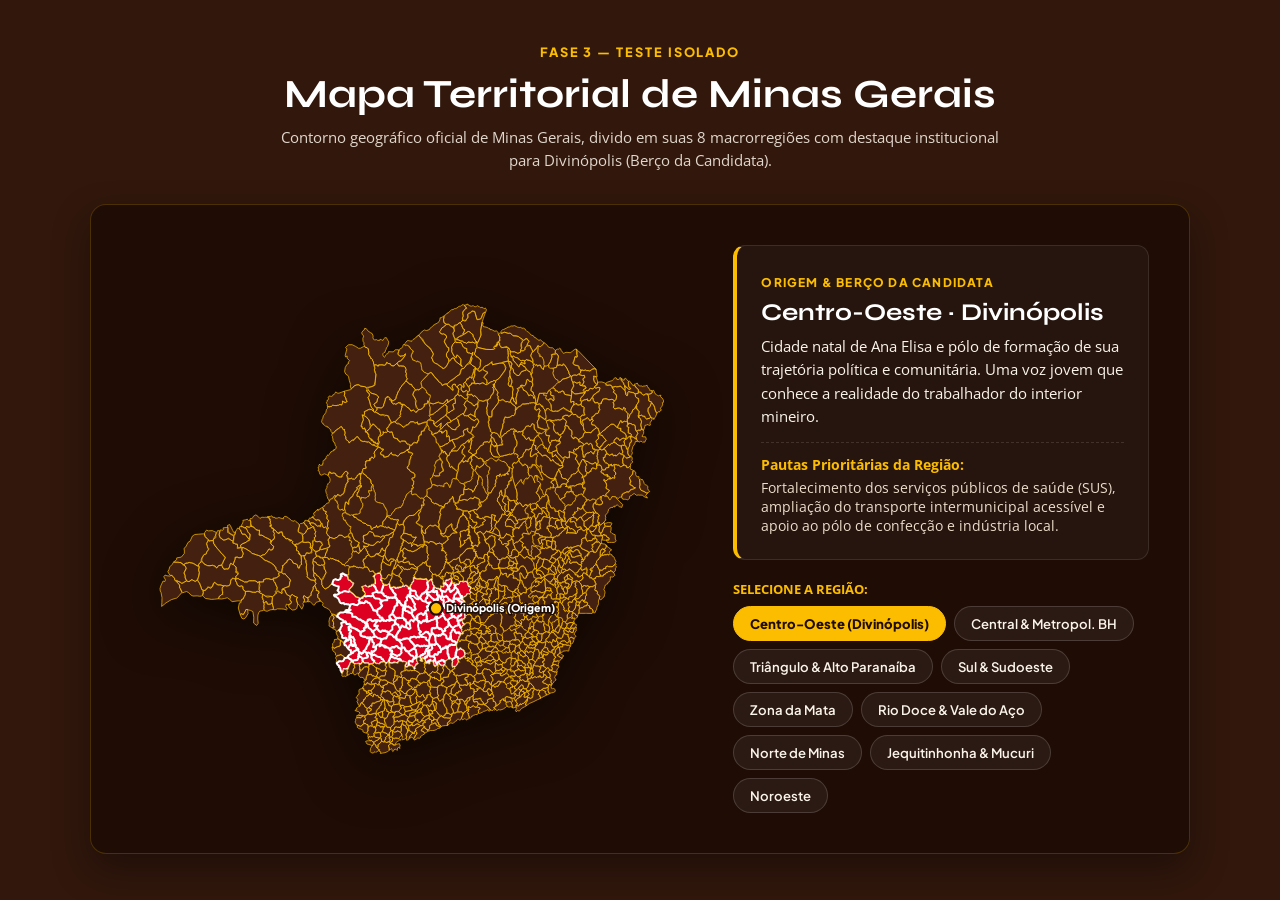
==== map-test.html @ 00a43bb7 "feat(v3-fase-03): construir e testar mapa geografico de Minas Gerais isoladamente em map-test.html c" ====
<!DOCTYPE html>
<html lang="pt-BR">
<head>
  <meta charset="UTF-8">
  <meta name="viewport" content="width=device-width, initial-scale=1.0">
  <title>Teste Isolado do Mapa Territorial de Minas Gerais · Ana Elisa 1331</title>
  
  <link rel="preconnect" href="https://fonts.googleapis.com">
  <link rel="preconnect" href="https://fonts.gstatic.com" crossorigin>
  <link href="https://fonts.googleapis.com/css2?family=Open+Sans:wght@400;500;600;700&family=Plus+Jakarta+Sans:wght@600;700;800&family=Syne:wght@700;800;900&display=swap" rel="stylesheet">

  <style>
    :root {
      --red: #DE0021;
      --yellow: #FCBD00;
      --brown: #31170C;
      --brown-dark: #1E0C05;
      --cream: #FAF4EB;
      --cream-light: #FDFBF7;
      --white: #FFFFFF;
      
      --font-body: 'Open Sans', sans-serif;
      --font-title: 'Syne', sans-serif;
      --font-ui: 'Plus Jakarta Sans', sans-serif;
    }

    * {
      box-sizing: border-box;
      margin: 0;
      padding: 0;
    }

    body {
      font-family: var(--font-body);
      background-color: var(--brown);
      color: var(--cream);
      padding: 2.5rem 1rem;
      min-height: 100vh;
      display: flex;
      flex-direction: column;
      align-items: center;
    }

    .test-header {
      text-align: center;
      margin-bottom: 2rem;
      max-width: 750px;
    }

    .test-kicker {
      font-family: var(--font-ui);
      font-weight: 800;
      font-size: 0.8rem;
      color: var(--yellow);
      letter-spacing: 0.15em;
      text-transform: uppercase;
    }

    .test-title {
      font-family: var(--font-title);
      font-size: clamp(1.8rem, 3.5vw, 2.5rem);
      color: var(--white);
      margin: 0.5rem 0;
    }

    .test-desc {
      font-size: 0.95rem;
      color: #E2D7CC;
      line-height: 1.5;
    }

    .map-container {
      width: 100%;
      max-width: 1100px;
      background: var(--brown-dark);
      border: 1px solid rgba(252, 189, 0, 0.2);
      border-radius: 16px;
      padding: clamp(1.5rem, 4vw, 2.5rem);
      display: grid;
      grid-template-columns: 1.15fr 0.85fr;
      gap: 2.5rem;
      align-items: center;
      box-shadow: 0 16px 36px rgba(0, 0, 0, 0.35);
    }

    /* SVG MAP STYLING - Geometria Geográfica Real */
    .map-wrapper {
      position: relative;
      width: 100%;
      max-width: 540px;
      margin: 0 auto;
    }

    .map-svg {
      width: 100%;
      height: auto;
      display: block;
      filter: drop-shadow(0 14px 28px rgba(0,0,0,0.5));
    }

    .map-region {
      fill: #442010;
      stroke: #FCBD00;
      stroke-width: 0.8;
      stroke-linejoin: round;
      cursor: pointer;
      transition: all 0.25s ease;
    }

    .map-region:hover, .map-region:focus {
      fill: #DE0021;
      stroke: #FFFFFF;
      stroke-width: 1.8;
      outline: none;
    }

    .map-region.active {
      fill: #DE0021;
      stroke: #FFFFFF;
      stroke-width: 2.2;
    }

    .map-region.origin-region {
      fill: #5C2B14;
    }

    .map-region.origin-region.active {
      fill: #DE0021;
    }

    /* Marcador Divinópolis */
    .divinopolis-marker {
      fill: #FCBD00;
      stroke: #1E0C05;
      stroke-width: 2.5;
      animation: pulse 2s infinite ease-in-out;
    }

    @keyframes pulse {
      0% { r: 6px; opacity: 1; }
      50% { r: 9px; opacity: 0.85; }
      100% { r: 6px; opacity: 1; }
    }

    .divinopolis-label {
      font-family: var(--font-ui);
      font-weight: 800;
      font-size: 12px;
      fill: #FFFFFF;
      paint-order: stroke;
      stroke: #1E0C05;
      stroke-width: 3.5px;
      stroke-linejoin: round;
    }

    /* Painel Informativo */
    .map-info-panel {
      display: flex;
      flex-direction: column;
      gap: 1.2rem;
    }

    .info-card {
      background: rgba(255, 255, 255, 0.04);
      border: 1px solid rgba(255, 255, 255, 0.1);
      border-radius: 12px;
      padding: 1.5rem;
      border-left: 4px solid var(--yellow);
    }

    .info-badge {
      display: inline-block;
      font-family: var(--font-ui);
      font-size: 0.75rem;
      font-weight: 800;
      color: var(--yellow);
      text-transform: uppercase;
      letter-spacing: 0.1em;
      margin-bottom: 0.5rem;
    }

    .info-title {
      font-family: var(--font-title);
      font-size: 1.5rem;
      color: var(--white);
      margin-bottom: 0.5rem;
    }

    .info-desc {
      font-size: 0.95rem;
      color: var(--cream);
      line-height: 1.55;
    }

    .info-pautas {
      margin-top: 0.8rem;
      padding-top: 0.8rem;
      border-top: 1px dashed rgba(255, 255, 255, 0.12);
      font-size: 0.88rem;
      color: #EBDCCB;
    }

    .info-pautas strong {
      color: var(--yellow);
      display: block;
      margin-bottom: 0.25rem;
    }

    /* Chips de Seleção (Mecanismo Principal no Mobile) */
    .region-chips {
      display: flex;
      flex-wrap: wrap;
      gap: 0.5rem;
      margin-top: 0.5rem;
    }

    .chip-btn {
      background: rgba(255, 255, 255, 0.06);
      color: var(--cream);
      border: 1px solid rgba(255, 255, 255, 0.15);
      border-radius: 999px;
      padding: 0.5rem 1rem;
      font-family: var(--font-ui);
      font-size: 0.82rem;
      font-weight: 600;
      cursor: pointer;
      transition: all 0.2s ease;
    }

    .chip-btn:hover {
      background: rgba(255, 255, 255, 0.15);
      color: var(--white);
    }

    .chip-btn.active {
      background: var(--yellow);
      color: var(--brown-dark);
      border-color: var(--yellow);
      font-weight: 800;
    }

    /* Responsividade */
    @media (max-width: 768px) {
      .map-container {
        grid-template-columns: 1fr;
        padding: 1.25rem;
        gap: 1.5rem;
      }

      .map-wrapper {
        max-width: 100%;
      }

      .info-card {
        padding: 1.2rem;
      }

      .info-title {
        font-size: 1.3rem;
      }
    }
  </style>
</head>
<body>

  <header class="test-header">
    <span class="test-kicker">FASE 3 — TESTE ISOLADO</span>
    <h1 class="test-title">Mapa Territorial de Minas Gerais</h1>
    <p class="test-desc">Contorno geográfico oficial de Minas Gerais, divido em suas 8 macrorregiões com destaque institucional para Divinópolis (Berço da Candidata).</p>
  </header>

  <div class="map-container">
    
    <!-- MAPA SVG VETORIAL COM CONTORNO GEOGRÁFICO DE MINAS GERAIS -->
    <div class="map-wrapper">
      <svg class="map-svg" viewBox="0 0 600 540" fill="none" xmlns="http://www.w3.org/2000/svg" role="img" aria-label="Mapa territorial de Minas Gerais com as macrorregiões">
        
        <!-- 1. NORTE DE MINAS -->
        <path id="reg-norte" class="map-region" data-region="norte" tabindex="0" role="button" aria-label="Região Norte de Minas"
          d="M388.5 173.4 L388.5 174.0 L388.7 174.7 L387.7 176.1 L387.4 179.6 L387.2 180.6 L387.2 182.4 L387.0 183.4 L388.0 185.3 L388.8 187.3 L390.5 189.4 L391.8 189.7 L394.2 190.5 L395.4 189.8 L397.4 190.2 L398.3 189.4 L399.4 189.1 L400.2 189.0 L400.9 188.9 L403.0 188.2 L404.7 188.0 L406.8 187.3 L408.6 186.8 L409.4 187.1 L411.7 186.3 L412.7 185.6 L414.0 186.6 L414.9 186.2 L415.6 186.7 L417.0 187.1 L417.8 188.5 L417.2 190.4 L418.4 191.7 L419.2 192.1 L418.5 193.3 L417.5 195.1 L416.1 195.9 L415.2 196.9 L414.7 196.9 L414.4 196.6 L413.1 196.1 L412.9 197.4 L411.8 197.5 L411.3 199.1 L412.6 201.2 L412.2 202.4 L411.1 202.7 L410.9 204.0 L409.4 202.2 L407.1 200.5 L406.5 200.4 L405.8 198.7 L405.7 198.0 L404.4 196.9 L403.3 196.1 L402.3 195.5 L402.4 194.9 L400.8 195.2 L399.6 195.0 L397.7 194.5 L395.1 193.0 L394.1 194.6 L392.5 194.2 L391.0 193.8 L388.1 191.5 L386.6 192.0 L384.8 192.9 L384.5 194.1 L383.3 193.5 L382.1 194.6 L382.4 196.3 L382.0 198.6 L384.7 200.6 L386.2 201.3 L386.6 203.4 L384.9 206.5 L385.5 208.4 L383.6 210.7 L384.0 213.7 L384.3 215.7 L384.4 219.8 L384.4 220.7 L384.1 222.2 L384.8 223.5 L384.1 224.5 L384.5 225.7 L383.9 227.0 L384.4 228.5 L384.8 230.2 L384.8 232.3 L383.4 230.7 L382.3 229.9 L381.6 228.3 L380.5 227.1 L379.8 224.5 L379.3 223.4 L378.0 222.1 L378.0 220.8 L378.2 220.1 L378.2 218.6 L378.0 217.2 L378.0 215.7 L378.0 214.8 L377.4 214.1 L377.2 213.1 L376.6 212.2 L375.7 211.7 L374.8 211.2 L373.5 209.6 L372.3 209.3 L372.3 208.0 L371.0 207.1 L370.9 206.4 L369.9 205.5 L370.2 204.9 L370.8 203.3 L371.5 202.0 L371.8 199.7 L373.2 200.5 L374.6 202.0 L376.3 201.0 L377.6 200.3 L378.6 199.5 L380.1 197.3 L380.4 194.8 L378.8 194.8 L378.8 192.8 L376.9 192.1 L376.0 191.2 L374.9 191.6 L373.5 191.7 L372.7 190.5 L371.6 190.2 L370.2 189.2 L369.5 188.4 L367.0 188.3 L368.9 187.2 L371.3 186.3 L371.6 184.4 L371.8 182.3 L373.3 181.6 L374.8 179.5 L375.2 178.7 L376.2 177.6 L378.3 177.0 L379.4 176.2 L379.0 174.9 L380.1 173.4 L382.4 173.4 L383.6 172.7 L385.0 173.7 L386.8 173.0 L387.2 172.1 L387.3 170.9 L388.1 171.8 L388.5 172.5 L388.7 173.3 Z M335.2 33.2 L335.6 34.1 L335.0 37.6 L335.6 40.9 L338.4 42.6 L335.0 45.5 L332.9 46.9 L332.1 48.6 L331.5 49.6 L330.6 50.8 L331.9 52.8 L333.7 53.4 L335.3 53.2 L337.7 54.7 L338.6 56.7 L337.5 58.4 L336.9 59.0 L335.9 62.0 L339.3 68.1 L340.8 68.5 L340.8 71.5 L338.5 74.9 L338.2 76.8 L338.9 79.3 L340.7 80.7 L340.5 84.7 L340.2 85.4 L338.0 89.4 L336.5 90.7 L335.5 91.5 L333.9 91.6 L333.7 90.5 L332.6 90.1 L330.5 88.9 L329.8 88.0 L328.5 87.0 L327.9 86.6 L326.1 86.0 L325.1 85.4 L323.7 84.3 L323.0 82.0 L321.4 79.9 L322.7 78.5 L323.7 75.9 L323.6 74.8 L321.0 70.8 L318.2 68.1 L313.0 62.4 L308.9 56.6 L307.4 54.3 L308.1 54.1 L308.9 53.3 L309.6 52.0 L311.0 51.2 L311.7 50.1 L313.1 49.3 L314.0 48.9 L314.7 49.2 L316.3 49.5 L319.5 48.3 L320.3 46.6 L322.8 45.0 L323.5 44.4 L323.6 43.6 L324.9 43.3 L325.3 42.5 L326.7 42.0 L327.8 41.4 L328.8 40.7 L329.1 40.5 L330.1 39.8 L330.2 39.7 L329.9 39.2 L330.3 38.7 L331.0 37.8 L330.9 37.4 L331.4 36.4 L330.8 35.6 L332.1 35.2 L332.4 35.2 L333.2 34.7 L334.5 34.1 L335.1 33.7 Z M414.4 161.3 L415.6 161.6 L416.2 161.6 L416.7 162.1 L417.0 162.4 L417.6 162.3 L418.8 162.0 L419.2 161.3 L419.3 161.9 L420.3 162.2 L421.2 161.6 L422.5 161.4 L423.2 160.9 L423.1 162.5 L423.2 164.0 L422.5 165.6 L424.5 166.2 L425.8 169.1 L426.8 170.3 L427.8 170.6 L428.6 169.0 L430.3 168.7 L431.3 171.2 L431.3 171.8 L432.9 171.2 L434.5 171.4 L436.2 171.9 L434.8 172.6 L434.9 175.4 L434.4 177.0 L433.1 178.1 L433.0 180.3 L431.6 180.7 L429.4 182.4 L428.4 181.6 L427.2 182.3 L426.5 181.5 L425.9 183.6 L424.2 185.3 L423.5 187.4 L423.4 188.7 L422.4 190.4 L420.9 190.6 L419.2 192.1 L418.4 191.7 L417.2 190.4 L417.8 188.5 L417.0 187.1 L415.6 186.7 L414.9 186.2 L414.0 186.6 L412.7 185.6 L413.6 184.1 L413.6 181.0 L414.5 179.4 L416.4 177.1 L416.4 176.0 L416.7 174.8 L416.3 172.3 L415.6 171.1 L414.8 169.5 L414.6 167.7 L414.1 165.7 L413.5 165.1 L412.9 164.0 L413.5 163.2 L412.9 161.8 L413.6 160.8 Z M351.5 120.6 L352.5 122.1 L353.5 121.5 L355.2 122.0 L356.2 123.2 L356.9 123.5 L357.2 124.0 L358.4 124.9 L359.4 125.4 L360.8 127.0 L359.7 128.3 L357.8 131.9 L359.1 134.3 L360.4 135.3 L359.9 137.8 L357.3 142.0 L356.3 141.8 L355.6 142.0 L354.8 142.8 L354.1 142.9 L353.2 143.8 L352.4 144.2 L351.8 144.7 L351.7 144.9 L351.4 144.8 L350.7 145.4 L349.9 145.7 L349.2 146.7 L348.5 147.6 L347.0 148.0 L346.5 148.6 L345.8 148.5 L345.3 149.2 L345.0 149.6 L344.6 149.7 L343.5 150.1 L343.2 150.2 L342.2 148.5 L340.7 145.9 L339.3 145.8 L338.7 144.5 L337.6 143.6 L338.3 142.1 L340.2 141.0 L341.0 140.4 L342.2 140.2 L343.8 138.6 L344.4 138.4 L345.8 137.8 L346.7 136.9 L346.5 135.9 L345.8 133.4 L345.3 131.7 L346.5 130.7 L348.1 130.4 L348.2 128.0 L347.7 124.8 L347.7 123.5 L348.0 122.6 L348.8 121.3 L350.0 121.0 L351.1 120.2 Z M337.4 143.6 L339.0 144.8 L339.9 145.8 L341.2 147.9 L342.6 148.7 L343.3 150.8 L342.6 151.0 L342.3 151.7 L341.5 151.6 L340.5 151.9 L339.8 151.7 L339.1 152.3 L338.8 153.0 L337.8 153.6 L336.9 154.2 L336.0 155.2 L335.2 155.8 L334.2 156.8 L333.9 157.7 L332.7 158.3 L332.0 159.0 L332.1 158.5 L331.5 157.6 L331.2 156.7 L332.7 152.2 L330.8 153.7 L329.7 155.0 L329.3 155.2 L328.8 155.7 L328.3 156.4 L327.7 156.3 L326.8 156.3 L326.0 155.6 L325.5 154.6 L324.3 153.5 L324.1 153.1 L325.1 152.9 L325.6 152.5 L326.1 152.1 L327.5 151.3 L328.0 150.7 L328.9 150.1 L329.9 149.3 L330.3 148.7 L331.4 148.3 L332.0 147.9 L332.0 147.4 L332.2 147.2 L332.7 147.1 L333.2 146.7 L333.8 146.5 L334.1 146.1 L335.3 145.2 L336.1 144.7 L337.1 143.7 Z M390.3 109.2 L392.0 109.6 L391.0 110.4 L391.9 111.2 L391.7 112.3 L392.9 114.1 L393.4 115.2 L394.0 116.0 L394.9 116.9 L395.5 118.4 L395.0 119.0 L394.8 120.4 L394.5 121.5 L395.4 122.1 L395.8 122.8 L395.6 123.3 L395.4 124.0 L395.6 125.1 L396.3 126.7 L396.2 128.1 L395.8 128.6 L395.8 129.8 L388.9 138.8 L388.8 145.0 L387.9 145.6 L385.3 145.0 L384.4 144.2 L384.0 143.4 L383.4 141.3 L383.4 139.9 L383.4 138.5 L383.6 137.2 L383.0 136.6 L382.8 135.2 L383.7 134.8 L383.9 133.0 L384.1 131.6 L384.3 130.1 L383.4 128.9 L383.8 128.2 L384.4 126.8 L384.7 125.9 L386.0 125.5 L386.7 124.8 L387.6 123.1 L387.7 122.1 L388.3 121.0 L389.3 120.7 L389.5 120.0 L389.9 119.5 L390.1 119.0 L390.3 117.7 L390.9 117.2 L390.3 115.2 L391.1 115.0 L390.7 114.4 L390.6 113.6 L389.5 112.9 L390.5 112.0 L391.0 112.1 L390.3 110.2 L390.0 109.2 Z M418.5 193.8 L419.5 195.5 L420.5 197.0 L421.9 197.7 L422.7 200.0 L425.4 197.7 L427.3 199.0 L428.0 200.0 L428.5 201.1 L428.9 202.1 L429.2 203.1 L429.2 206.2 L429.0 207.1 L429.7 209.3 L430.3 210.8 L430.7 211.4 L429.2 213.9 L427.0 213.4 L425.2 215.1 L424.7 217.3 L422.0 218.6 L421.6 217.0 L421.9 215.8 L421.0 215.4 L420.2 215.9 L419.9 216.6 L418.9 217.4 L418.3 218.2 L417.9 218.8 L417.1 219.8 L416.8 220.3 L416.0 220.9 L415.6 221.5 L415.3 222.6 L414.8 223.4 L412.3 215.2 L411.4 210.2 L411.0 208.2 L411.6 206.4 L411.3 204.2 L412.0 203.0 L412.8 201.6 L411.7 199.8 L411.8 198.4 L412.5 197.2 L413.3 196.8 L414.1 196.0 L414.9 196.5 L415.5 197.0 L416.1 196.7 L417.6 195.4 L418.5 193.8 Z M413.4 78.1 L413.8 78.7 L414.6 79.2 L415.2 79.4 L416.7 79.8 L417.4 79.8 L418.3 80.6 L418.5 80.9 L419.3 81.7 L420.2 82.6 L421.6 83.2 L423.0 82.5 L423.8 82.8 L425.3 84.2 L425.6 86.7 L423.9 85.8 L423.0 85.5 L421.1 85.0 L420.7 87.1 L419.5 87.4 L418.8 90.0 L417.8 89.2 L417.3 88.6 L416.6 87.1 L416.1 86.4 L415.1 85.5 L414.3 84.5 L413.3 83.2 L412.3 82.6 L412.3 81.7 L412.3 80.1 L411.0 79.0 L411.1 78.7 L411.6 78.1 L413.1 78.1 Z M365.9 173.3 L365.7 175.9 L364.8 178.8 L365.1 181.1 L363.7 182.1 L363.2 182.9 L362.8 184.4 L363.6 184.8 L364.1 184.9 L365.6 185.7 L366.6 186.3 L367.3 187.7 L366.1 188.8 L364.4 190.1 L364.0 191.3 L362.7 192.2 L362.2 194.5 L361.7 195.6 L361.9 194.9 L360.6 194.9 L359.7 193.6 L359.3 194.7 L358.9 194.8 L357.9 195.3 L357.2 196.3 L356.5 194.8 L356.3 193.8 L356.4 192.6 L356.4 192.2 L357.3 191.3 L357.3 190.9 L358.0 190.3 L358.9 189.0 L358.4 187.7 L356.7 187.3 L356.4 185.9 L355.6 182.5 L357.6 180.6 L358.8 179.0 L357.4 177.1 L356.2 175.8 L357.7 175.2 L359.2 174.4 L360.6 172.5 L362.4 171.4 L362.8 173.7 L363.7 173.5 L364.8 169.6 L366.0 169.3 L366.6 172.1 L365.9 173.3 Z M340.8 42.3 L343.0 44.8 L345.5 45.9 L346.8 47.6 L347.2 50.0 L346.5 50.9 L345.3 53.1 L346.6 55.3 L347.0 57.4 L347.9 62.0 L345.3 64.9 L344.0 68.0 L344.3 70.4 L344.1 72.6 L344.6 73.9 L347.0 78.4 L349.1 79.7 L350.1 76.5 L352.6 79.0 L354.4 81.5 L354.1 86.9 L355.8 89.4 L349.7 84.6 L347.9 83.1 L346.8 80.1 L344.6 80.0 L343.0 82.1 L341.6 83.7 L340.7 80.7 L338.9 79.3 L338.2 76.8 L338.5 74.9 L340.8 71.5 L340.8 68.5 L339.3 68.1 L335.9 62.0 L336.9 59.0 L337.5 58.4 L338.6 56.7 L337.7 54.7 L335.3 53.2 L333.7 53.4 L331.9 52.8 L330.6 50.8 L331.5 49.6 L332.1 48.6 L332.9 46.9 L335.0 45.5 L338.4 42.6 L340.7 42.5 Z M355.6 141.8 L356.5 141.9 L357.4 142.3 L357.6 143.5 L358.4 144.2 L359.5 144.1 L360.3 144.4 L361.5 143.9 L362.2 144.3 L363.5 145.9 L365.4 146.9 L366.1 148.1 L367.5 148.5 L369.6 149.7 L371.2 147.8 L372.8 147.8 L373.8 149.9 L374.2 150.6 L373.5 152.3 L371.6 155.6 L370.0 157.3 L367.4 156.5 L367.1 158.2 L366.2 160.9 L364.6 163.2 L364.1 163.2 L361.8 161.4 L361.7 160.0 L362.1 159.2 L361.9 158.0 L359.9 159.8 L358.6 159.7 L357.6 160.7 L357.2 162.1 L357.5 164.3 L357.8 166.0 L356.1 167.0 L354.7 166.9 L352.6 167.8 L351.2 169.6 L348.1 170.2 L347.1 170.5 L346.1 170.5 L344.3 171.1 L343.9 171.2 L343.6 171.7 L343.1 171.6 L342.7 172.4 L342.2 172.4 L341.5 171.2 L341.6 169.3 L341.4 167.9 L340.9 166.4 L340.1 166.6 L338.6 167.7 L338.3 166.4 L338.9 164.5 L338.6 160.8 L337.2 160.4 L336.0 161.3 L335.9 161.8 L334.8 162.3 L333.9 163.5 L332.3 162.8 L333.8 162.3 L332.3 161.3 L330.9 161.8 L330.0 160.6 L331.6 159.7 L332.3 159.2 L333.2 158.4 L333.9 157.1 L334.4 156.7 L335.6 155.7 L336.6 154.6 L337.4 154.3 L338.3 152.8 L339.3 153.6 L340.0 155.2 L341.7 156.3 L343.0 157.3 L344.2 159.0 L345.3 159.2 L346.7 159.6 L348.7 159.7 L349.0 158.2 L351.2 155.9 L352.8 155.0 L351.9 152.4 L351.1 149.6 L351.6 148.9 L350.0 147.8 L349.3 147.1 L349.6 146.5 L350.3 145.7 L351.1 144.9 L351.5 145.1 L351.7 144.4 L351.9 144.4 L352.5 144.4 L353.7 143.4 L354.3 142.9 L355.1 142.6 L355.6 141.8 Z M434.8 153.2 L435.5 154.0 L435.7 155.7 L435.9 159.5 L436.8 160.0 L437.7 160.4 L438.2 161.3 L440.2 163.7 L442.4 163.3 L442.1 163.8 L440.8 165.4 L440.2 165.2 L439.6 166.5 L436.0 169.4 L435.8 170.7 L433.5 171.8 L432.6 171.2 L431.3 171.4 L431.1 170.7 L430.1 168.2 L428.1 169.4 L427.4 170.5 L426.3 169.9 L425.6 168.7 L423.0 165.9 L422.5 165.1 L423.4 163.5 L423.3 161.9 L423.4 161.1 L423.8 160.0 L425.0 159.8 L425.7 157.8 L426.2 156.7 L427.4 156.1 L428.5 155.6 L430.0 155.8 L431.4 156.4 L432.3 155.4 L433.0 154.0 L433.4 153.2 L434.4 153.0 Z M371.4 189.8 L372.3 190.4 L373.1 191.6 L374.4 191.9 L375.7 191.1 L376.6 191.6 L378.6 192.3 L378.7 195.0 L379.7 194.3 L380.2 196.5 L378.9 199.4 L378.3 198.9 L376.9 200.5 L374.8 202.0 L374.2 200.9 L372.1 199.7 L371.2 201.6 L371.1 203.4 L370.3 204.5 L369.7 204.8 L368.1 203.5 L367.2 202.7 L367.0 202.2 L366.3 202.1 L366.7 201.3 L366.9 200.4 L366.0 199.2 L365.3 198.1 L364.5 198.1 L364.7 196.3 L365.5 195.5 L366.0 194.5 L366.4 193.6 L366.9 192.6 L365.3 191.6 L367.3 188.6 L367.7 187.7 L370.1 188.4 L370.9 189.6 Z M413.1 44.1 L413.9 44.0 L416.0 45.0 L417.1 45.7 L418.1 45.9 L419.1 46.2 L420.9 45.9 L422.2 47.0 L423.8 46.8 L425.8 48.0 L426.8 49.6 L427.6 50.4 L428.3 50.7 L428.9 50.8 L429.3 51.0 L429.7 51.5 L430.9 53.0 L432.4 54.4 L435.0 55.4 L435.9 57.1 L436.8 57.5 L437.5 57.4 L438.1 58.5 L439.5 59.3 L439.9 59.5 L441.0 60.4 L442.6 59.8 L443.5 60.5 L445.0 61.8 L446.9 63.1 L446.0 64.7 L444.3 66.0 L443.7 66.8 L442.4 67.4 L441.2 67.1 L439.8 66.7 L438.4 68.4 L437.3 70.7 L436.3 71.3 L435.4 72.4 L434.2 73.0 L433.6 72.5 L433.6 70.6 L432.8 69.9 L431.8 68.6 L431.8 67.6 L431.3 66.4 L427.8 65.5 L428.2 64.2 L428.9 63.2 L429.2 62.6 L429.8 61.5 L429.4 60.7 L428.2 59.8 L427.8 58.0 L425.7 59.5 L424.1 60.2 L421.8 58.7 L419.3 57.2 L417.8 55.7 L416.7 55.7 L415.4 55.7 L412.1 55.3 L410.5 53.5 L409.2 52.5 L408.0 52.6 L406.4 52.3 L402.8 51.4 L400.6 52.3 L398.9 52.5 L398.7 52.1 L399.2 51.4 L398.9 50.4 L399.6 49.5 L400.6 48.5 L401.3 48.4 L401.9 48.3 L405.3 46.6 L406.7 45.6 L408.3 45.5 L409.1 44.9 L410.4 44.4 L412.3 44.5 Z M366.2 189.7 L366.1 192.0 L366.6 193.7 L366.1 194.2 L365.7 195.2 L365.2 195.5 L364.8 197.2 L365.1 197.9 L365.8 198.6 L366.2 199.7 L366.9 201.0 L366.2 202.0 L366.8 202.2 L366.9 202.9 L367.7 203.5 L368.2 204.0 L368.0 205.5 L367.7 206.5 L367.9 207.5 L367.2 208.3 L367.6 210.7 L366.6 211.9 L366.9 213.2 L366.7 214.1 L365.3 215.8 L364.3 216.7 L362.1 217.6 L358.4 218.3 L357.7 219.5 L354.6 219.6 L352.5 218.7 L351.5 216.7 L350.4 215.0 L349.0 213.3 L349.5 210.1 L349.7 208.3 L351.8 204.4 L351.4 200.0 L352.3 196.9 L354.7 195.3 L354.5 194.7 L354.8 194.3 L355.4 193.7 L356.2 194.2 L356.4 195.2 L357.7 194.8 L358.4 195.4 L359.1 194.3 L359.5 194.5 L359.8 194.2 L360.9 194.8 L362.1 195.3 L362.1 195.6 L362.1 193.8 L363.1 191.6 L364.3 191.1 L364.9 189.8 L367.1 188.6 L367.3 188.6 Z M401.4 126.6 L404.0 128.7 L404.5 128.7 L406.3 128.4 L407.2 129.0 L408.0 129.0 L409.6 128.6 L409.9 129.4 L410.2 130.1 L410.7 130.0 L410.9 130.5 L411.4 131.4 L413.5 132.6 L416.1 135.1 L414.7 138.5 L414.9 140.5 L414.3 142.4 L413.2 144.0 L411.6 143.9 L409.7 144.8 L408.4 145.9 L407.1 145.8 L404.9 146.2 L403.2 145.4 L403.2 146.5 L402.1 149.2 L402.2 151.3 L401.4 153.1 L400.7 154.2 L400.3 157.6 L399.4 159.8 L399.0 162.4 L398.2 165.3 L397.6 168.4 L396.0 165.5 L394.6 163.8 L393.0 163.5 L392.1 162.9 L390.7 162.8 L388.7 162.7 L387.9 161.9 L387.6 161.8 L387.0 161.6 L387.5 160.4 L386.5 158.7 L386.0 157.6 L385.6 156.5 L385.6 155.6 L385.3 153.9 L385.5 153.3 L385.2 152.6 L384.5 152.3 L384.9 150.8 L385.1 149.9 L385.8 149.8 L385.6 148.5 L385.6 147.3 L385.6 145.7 L385.3 145.0 L387.9 145.6 L388.8 145.0 L388.9 138.8 L395.8 129.8 L395.8 128.6 L396.2 128.1 L396.3 126.7 L397.2 126.9 L398.5 127.0 L399.3 126.6 L400.1 126.7 L401.4 126.6 Z M443.0 119.3 L444.6 119.3 L446.2 119.1 L446.2 120.8 L449.2 120.5 L449.2 123.4 L448.8 125.4 L451.5 127.2 L453.2 128.8 L453.9 131.7 L454.4 134.4 L454.8 136.7 L455.2 138.5 L454.6 138.6 L452.7 137.5 L452.3 136.8 L451.7 136.1 L449.3 136.5 L448.7 138.5 L447.8 139.3 L447.7 138.4 L447.2 137.0 L446.1 136.1 L445.6 135.1 L445.1 133.3 L443.7 133.7 L443.3 132.1 L442.8 132.0 L441.9 131.0 L441.0 131.0 L440.3 131.5 L439.7 131.5 L439.5 131.6 L439.0 131.8 L438.5 131.7 L437.9 131.4 L437.6 131.0 L438.5 130.4 L439.3 127.9 L440.5 123.1 L441.0 121.0 L441.9 119.0 Z M403.1 51.3 L407.1 52.8 L408.4 52.3 L409.6 52.8 L411.0 53.8 L412.5 55.3 L415.7 55.2 L416.9 56.0 L418.2 56.2 L420.5 57.8 L422.4 58.9 L422.5 61.8 L421.9 63.7 L421.6 65.5 L422.0 68.3 L420.9 70.5 L420.6 71.5 L420.7 73.5 L417.6 74.9 L416.5 74.2 L415.5 73.9 L413.9 73.1 L412.0 73.1 L410.4 73.1 L409.2 72.9 L409.1 71.8 L408.6 71.0 L408.1 70.3 L408.1 69.4 L406.4 68.6 L404.9 67.2 L404.7 68.6 L404.2 67.7 L401.6 68.1 L399.2 68.7 L398.2 67.1 L397.5 66.4 L397.2 64.0 L397.5 63.4 L396.3 62.8 L396.9 60.5 L397.7 60.8 L397.2 57.9 L397.4 56.5 L396.1 53.7 L396.6 53.0 L397.1 52.4 L398.2 52.2 L398.4 52.1 L399.8 52.5 L401.4 51.7 L403.1 51.3 Z M388.9 168.2 L390.0 169.2 L390.9 170.0 L391.4 171.7 L392.2 173.0 L394.1 174.8 L394.0 176.8 L392.9 177.2 L390.5 177.8 L389.7 176.5 L388.3 175.1 L388.4 174.3 L388.7 174.1 L388.7 173.3 L388.5 172.5 L388.1 171.8 L387.5 170.5 L388.1 169.8 L387.6 169.3 L388.5 168.7 Z M435.1 129.5 L435.5 129.9 L436.1 129.8 L436.6 130.4 L437.0 130.8 L437.4 130.7 L437.7 131.5 L437.4 133.0 L436.8 134.0 L436.6 136.9 L437.9 138.2 L439.8 137.1 L441.4 135.9 L442.0 138.5 L440.7 143.1 L441.2 145.7 L440.6 148.5 L439.7 149.9 L438.9 151.7 L439.7 154.0 L440.6 157.4 L442.0 157.9 L445.0 158.4 L446.0 159.0 L447.2 159.5 L448.3 159.4 L449.4 159.4 L448.8 160.3 L446.7 161.8 L444.2 164.3 L442.4 163.5 L440.6 163.2 L438.8 163.1 L437.9 160.5 L437.0 159.8 L436.2 159.3 L435.7 156.6 L435.9 154.1 L434.9 153.6 L434.1 153.1 L433.0 153.2 L432.6 154.2 L432.1 155.5 L431.2 156.5 L429.8 155.1 L428.2 155.6 L426.8 155.7 L426.3 157.0 L425.6 158.2 L424.5 159.3 L424.0 160.4 L423.2 160.9 L422.5 161.4 L421.2 161.6 L420.3 162.2 L419.3 161.9 L419.2 161.3 L418.8 162.0 L417.6 162.3 L417.0 162.4 L416.7 162.1 L416.2 161.6 L415.9 160.6 L415.1 160.2 L414.1 159.5 L412.9 158.7 L411.5 159.1 L410.7 159.1 L410.1 158.7 L409.2 159.8 L408.3 160.8 L407.2 160.8 L406.4 161.8 L405.7 161.9 L405.2 162.2 L404.9 163.1 L404.6 163.8 L403.5 163.7 L401.3 166.3 L399.3 167.9 L398.9 166.5 L398.1 163.4 L399.2 160.5 L400.5 158.4 L401.1 154.9 L400.8 153.4 L402.2 151.5 L401.8 149.9 L402.4 147.6 L403.4 145.8 L404.4 145.6 L406.4 146.4 L408.1 145.8 L409.1 145.6 L411.4 143.9 L412.9 144.1 L414.0 142.9 L414.6 140.9 L415.1 139.4 L415.2 138.2 L416.4 136.7 L418.4 134.5 L419.4 134.1 L420.6 132.9 L423.2 130.8 L424.9 131.0 L426.6 131.0 L429.0 130.9 L430.0 130.6 L430.9 129.7 L431.9 130.0 L432.3 130.3 L432.6 129.7 L433.0 129.9 L433.6 130.0 L434.2 129.4 L434.7 129.5 Z M391.6 178.6 L393.8 177.8 L394.3 177.2 L395.0 179.6 L394.5 182.2 L395.1 184.4 L396.7 187.8 L397.7 188.7 L398.2 189.2 L397.7 189.7 L396.1 191.2 L394.4 189.6 L392.3 189.9 L390.7 189.2 L388.6 187.6 L388.4 185.3 L386.6 183.9 L387.0 182.7 L387.1 181.4 L387.0 180.2 L387.5 177.0 L389.0 175.5 L389.7 176.8 L391.6 178.6 Z M337.2 160.4 L338.6 160.8 L338.9 164.5 L338.3 166.4 L338.6 167.7 L340.1 166.6 L340.9 166.4 L341.4 167.9 L341.6 169.3 L341.5 171.2 L342.2 172.4 L341.5 173.1 L340.9 173.8 L340.5 173.9 L339.4 175.3 L337.4 175.5 L337.0 176.0 L336.6 176.5 L335.6 177.1 L334.8 177.4 L334.3 177.6 L334.0 177.6 L333.6 178.3 L332.8 178.3 L331.5 178.3 L330.9 178.7 L328.8 175.0 L327.4 174.6 L326.6 171.5 L326.7 170.4 L325.4 167.5 L321.8 165.2 L322.2 165.3 L322.8 164.9 L323.0 164.6 L323.8 164.8 L324.0 164.4 L324.4 164.2 L325.8 164.0 L325.6 163.2 L326.2 163.6 L328.2 163.2 L328.8 162.1 L330.9 161.8 L332.3 161.3 L333.8 162.3 L332.3 162.8 L333.9 163.5 L334.8 162.3 L335.9 161.8 L336.0 161.3 L337.2 160.4 Z M370.4 91.8 L371.0 92.8 L369.8 93.9 L369.7 96.6 L369.9 98.5 L368.6 101.8 L368.1 103.6 L368.8 105.7 L369.8 107.2 L366.2 107.9 L366.3 108.4 L364.7 110.6 L362.4 111.8 L361.3 109.6 L359.9 108.3 L358.7 106.9 L360.0 106.0 L360.8 104.4 L361.5 102.9 L362.7 103.2 L363.3 101.3 L364.9 101.0 L366.4 102.9 L367.0 102.0 L366.8 100.3 L367.0 99.3 L367.7 97.7 L368.7 94.9 L368.8 93.6 L369.0 92.6 L370.4 91.8 Z M339.0 129.6 L338.4 130.2 L338.0 131.1 L336.9 131.4 L335.9 132.4 L333.8 134.1 L332.8 134.6 L331.3 136.0 L328.8 138.3 L328.1 139.1 L327.7 139.1 L327.4 139.2 L326.4 140.3 L325.5 140.6 L325.0 141.2 L323.7 142.3 L321.7 143.0 L320.8 143.7 L319.9 143.0 L319.9 141.8 L320.1 135.9 L319.2 132.0 L320.2 130.1 L322.4 130.7 L323.7 131.0 L325.0 130.6 L329.1 129.0 L330.5 130.0 L332.4 130.5 L334.1 130.8 L336.5 129.0 L338.5 126.4 L339.7 126.2 L339.6 129.4 Z M410.7 159.1 L411.5 159.1 L412.9 158.7 L414.1 159.5 L415.1 160.2 L415.9 160.6 L416.2 161.6 L415.6 161.6 L414.4 161.3 L412.9 161.0 L413.3 162.9 L413.6 163.4 L412.8 164.8 L413.8 165.2 L414.1 166.5 L414.5 168.7 L415.2 169.7 L415.8 171.3 L416.6 172.9 L416.6 175.3 L416.4 176.4 L416.0 178.1 L413.9 180.0 L413.5 182.3 L413.0 185.2 L411.7 186.3 L409.4 187.1 L408.6 186.8 L406.8 187.3 L404.7 188.0 L403.0 188.2 L400.9 188.9 L400.2 189.0 L399.4 189.1 L398.3 189.4 L397.9 188.8 L397.0 188.2 L395.9 186.5 L394.3 183.0 L394.4 180.6 L394.4 177.9 L396.0 177.4 L397.2 176.7 L400.1 176.4 L400.8 176.0 L399.2 174.6 L400.6 172.5 L399.5 170.6 L399.1 168.2 L400.8 166.7 L402.8 163.9 L404.4 163.9 L404.7 163.4 L405.1 162.7 L405.6 161.8 L406.1 161.8 L407.0 161.1 L407.9 160.9 L409.0 159.6 L409.8 158.9 L410.3 158.9 Z M349.6 59.5 L351.4 59.8 L354.3 61.1 L356.0 61.2 L357.7 62.7 L359.5 63.0 L360.6 63.7 L361.2 63.6 L362.2 62.2 L365.5 62.8 L367.7 62.3 L369.2 63.4 L372.3 62.9 L372.4 64.2 L371.7 68.3 L370.5 70.4 L370.7 71.2 L370.6 72.3 L369.8 74.4 L369.0 76.0 L370.5 76.7 L371.3 78.6 L372.4 79.0 L373.3 79.1 L374.2 80.4 L375.1 80.9 L376.4 82.3 L375.7 85.2 L376.0 88.5 L374.4 90.7 L373.6 92.1 L372.2 92.2 L370.9 91.9 L370.0 89.8 L368.9 89.3 L366.6 87.9 L365.7 86.9 L364.4 86.1 L366.8 80.5 L366.7 79.3 L365.6 78.9 L367.2 76.7 L367.5 73.6 L367.1 74.6 L366.5 75.6 L365.3 75.2 L364.4 74.4 L363.7 74.4 L362.4 74.3 L361.3 73.8 L360.7 71.1 L360.9 69.7 L360.1 69.1 L358.8 69.2 L357.9 68.6 L356.2 66.6 L355.7 64.8 L354.5 63.0 L351.5 62.8 L348.9 62.8 L348.4 58.8 Z M395.3 62.3 L396.5 63.3 L396.8 63.1 L397.5 64.0 L397.3 65.6 L398.3 66.4 L398.7 67.5 L401.1 68.7 L404.1 67.6 L404.4 68.6 L404.9 67.6 L406.5 68.0 L407.0 69.3 L406.1 70.5 L406.7 71.5 L407.1 73.6 L406.9 76.3 L407.2 77.8 L406.5 79.7 L406.5 80.9 L406.9 82.0 L407.1 83.0 L397.1 85.8 L389.4 87.4 L390.3 87.3 L388.9 85.8 L388.3 85.7 L389.0 84.4 L388.4 84.6 L387.5 85.1 L386.8 85.8 L384.5 88.0 L382.0 88.6 L380.4 89.4 L377.9 92.8 L376.6 93.9 L374.8 94.8 L373.7 94.3 L373.0 93.5 L374.0 91.8 L375.4 90.3 L375.7 88.3 L376.4 83.9 L376.2 81.9 L374.6 80.8 L374.1 79.9 L372.9 78.7 L372.2 79.2 L371.2 77.8 L369.6 76.0 L369.2 75.7 L369.9 73.9 L370.5 72.2 L370.7 70.4 L371.0 69.8 L373.2 68.3 L382.3 70.4 L387.8 70.6 L390.5 70.3 L392.0 69.5 L391.1 68.5 L391.2 67.6 L392.0 66.5 L393.4 67.5 L393.1 66.2 L394.6 66.6 L393.8 65.5 L393.7 64.3 L395.3 65.5 L395.0 63.9 L394.3 63.3 L395.3 62.3 Z M407.8 85.2 L408.0 87.3 L408.7 89.6 L409.9 91.7 L409.8 93.3 L408.8 94.5 L408.5 95.2 L408.8 97.0 L408.6 98.3 L408.5 100.1 L407.7 101.7 L407.7 103.0 L407.5 104.0 L407.9 105.4 L407.7 106.5 L407.2 107.4 L407.0 109.7 L407.6 110.1 L408.0 111.1 L408.8 111.7 L410.5 111.5 L411.8 111.9 L411.3 113.2 L412.0 113.8 L412.4 115.0 L412.0 116.1 L412.0 116.6 L411.9 117.7 L411.7 118.9 L411.9 120.3 L411.5 121.2 L411.7 122.2 L411.5 123.1 L411.1 124.8 L409.5 127.2 L409.4 128.0 L409.2 128.3 L407.9 129.4 L407.2 128.6 L405.9 128.4 L404.4 128.5 L403.4 127.9 L400.8 125.9 L399.8 126.4 L399.2 126.9 L398.3 127.3 L396.9 127.0 L396.0 126.5 L395.7 124.8 L395.7 123.7 L395.7 123.2 L395.8 122.6 L395.2 121.9 L394.9 121.1 L394.7 120.3 L395.7 119.0 L395.1 117.5 L394.8 116.5 L393.8 115.9 L393.5 114.6 L392.3 114.0 L391.5 112.1 L391.8 110.6 L391.3 110.4 L391.6 109.4 L391.6 108.7 L392.9 107.1 L392.5 105.6 L396.9 102.5 L402.9 93.8 L404.5 90.9 L403.6 88.4 L401.8 86.5 L400.5 84.9 L406.9 83.6 Z M306.7 54.5 L308.5 56.3 L311.7 58.7 L314.8 64.9 L320.5 69.0 L323.1 74.5 L323.8 75.6 L322.7 77.8 L321.9 79.2 L322.6 80.8 L323.1 83.7 L324.7 85.0 L326.1 86.0 L327.4 86.5 L328.1 86.8 L329.3 87.7 L330.2 88.4 L332.3 89.7 L333.0 90.3 L333.8 91.2 L334.7 91.8 L336.2 91.1 L337.7 90.0 L339.6 86.9 L340.5 84.7 L341.6 83.7 L343.0 82.1 L344.6 80.0 L346.8 80.1 L347.9 83.1 L349.7 84.6 L355.8 89.4 L354.1 86.9 L354.4 81.5 L352.6 79.0 L350.1 76.5 L349.1 79.7 L347.0 78.4 L344.6 73.9 L344.1 72.6 L344.3 70.4 L344.0 68.0 L345.3 64.9 L347.9 62.0 L348.9 62.8 L351.5 62.8 L354.5 63.0 L355.7 64.8 L356.2 66.6 L357.9 68.6 L358.8 69.2 L360.1 69.1 L360.9 69.7 L360.7 71.1 L361.3 73.8 L362.4 74.3 L363.7 74.4 L364.4 74.4 L365.3 75.2 L366.5 75.6 L367.1 74.6 L367.5 73.6 L367.2 76.7 L365.6 78.9 L364.9 81.3 L363.6 86.6 L360.9 87.1 L359.3 89.8 L357.4 91.5 L355.0 92.2 L354.1 95.8 L353.0 98.5 L349.7 100.1 L345.7 104.1 L342.3 105.9 L339.1 108.7 L336.5 108.9 L333.5 110.7 L333.4 109.8 L332.7 109.0 L332.3 108.1 L331.9 107.6 L331.2 107.3 L329.7 106.5 L329.1 105.6 L328.7 104.9 L328.1 103.8 L326.8 103.1 L326.9 102.6 L326.5 102.3 L325.6 101.6 L325.4 101.1 L324.9 100.8 L324.6 99.8 L323.4 99.3 L322.4 97.6 L322.0 96.5 L321.2 96.4 L320.3 96.1 L319.5 96.6 L318.7 97.6 L316.4 97.5 L315.1 96.3 L314.5 96.5 L313.4 95.9 L312.5 94.9 L312.2 94.6 L311.7 93.8 L311.2 93.6 L310.7 92.8 L310.6 91.2 L310.3 89.1 L309.9 88.1 L309.7 85.6 L308.9 85.0 L307.9 84.7 L306.5 83.5 L305.3 83.5 L304.7 84.3 L303.7 83.3 L301.9 82.4 L301.3 82.5 L300.6 81.2 L299.4 79.1 L299.3 76.8 L300.6 74.4 L301.6 72.5 L299.1 70.8 L297.0 67.0 L295.3 66.2 L294.6 65.7 L293.5 66.1 L291.9 65.9 L292.1 63.9 L292.8 63.2 L293.1 62.6 L294.6 60.9 L295.8 60.6 L297.6 61.0 L299.8 61.5 L300.0 60.6 L301.1 59.5 L303.5 58.2 L304.0 57.3 L304.8 57.1 L304.9 56.3 L306.7 55.6 Z M354.5 109.5 L355.3 111.7 L354.7 113.0 L354.6 114.8 L355.8 116.8 L356.5 117.8 L358.5 117.3 L360.4 116.0 L361.5 117.1 L361.5 118.9 L361.5 121.1 L362.2 122.7 L361.8 124.7 L360.0 125.1 L358.8 125.3 L357.5 124.3 L356.8 123.8 L356.4 123.3 L355.6 122.3 L354.0 121.4 L352.6 122.1 L351.3 121.1 L351.0 119.9 L351.2 118.6 L351.5 116.4 L352.1 115.2 L351.6 113.6 L350.7 113.1 L350.6 111.5 L351.8 110.1 L352.7 109.6 Z M356.6 181.2 L355.1 185.6 L356.4 187.1 L357.5 187.5 L359.2 189.1 L358.2 189.6 L357.4 190.9 L357.1 191.3 L356.7 192.3 L356.1 192.7 L356.1 193.6 L354.8 194.0 L354.6 194.5 L355.3 195.2 L353.5 196.5 L351.7 199.5 L351.3 202.8 L350.2 205.1 L348.1 204.3 L346.7 202.3 L345.5 202.6 L345.0 200.8 L343.8 200.0 L343.1 201.7 L341.7 200.4 L341.5 198.9 L340.9 196.8 L340.0 194.9 L338.9 193.8 L338.2 191.8 L338.9 190.4 L339.6 188.7 L340.8 188.7 L341.3 188.0 L341.6 186.8 L341.9 186.0 L342.7 184.5 L344.4 183.5 L346.0 183.1 L346.5 183.4 L348.8 183.2 L349.8 183.4 L350.5 183.0 L351.0 182.2 L351.4 182.1 L353.2 179.5 L354.3 177.5 L355.2 176.6 L356.4 176.7 L358.3 178.7 L357.8 180.4 L356.6 181.2 Z M444.5 171.3 L445.1 173.7 L445.7 174.1 L445.4 175.8 L443.7 176.2 L441.6 177.7 L439.6 179.7 L438.6 181.8 L437.6 181.6 L437.4 179.7 L437.6 177.3 L435.7 176.9 L434.8 176.0 L435.5 173.9 L435.8 172.3 L436.0 170.2 L436.4 169.0 L439.5 165.5 L440.6 166.0 L441.6 168.0 L443.3 169.5 Z M447.1 148.2 L447.8 147.6 L448.9 147.1 L448.8 148.9 L449.1 149.8 L449.9 150.5 L449.5 151.4 L449.4 151.9 L450.8 153.1 L450.5 154.2 L450.6 155.1 L451.5 157.7 L452.7 158.5 L450.3 159.4 L449.0 158.9 L448.0 159.3 L446.9 159.3 L445.6 159.3 L443.7 158.7 L441.5 157.1 L439.9 157.6 L439.5 152.5 L439.5 150.5 L439.8 149.3 L441.0 147.6 L441.5 144.4 L443.4 145.5 L446.3 146.8 Z M391.2 162.6 L392.6 163.5 L394.1 163.8 L395.8 165.2 L396.2 166.3 L399.5 169.8 L399.8 171.8 L399.5 173.4 L400.7 175.0 L400.8 176.6 L398.0 176.9 L396.3 177.4 L394.3 177.2 L393.8 177.8 L391.6 178.6 L393.4 176.8 L394.3 176.0 L393.5 174.5 L391.8 173.1 L391.4 170.6 L391.0 169.1 L389.8 168.8 L388.5 168.1 L388.7 167.6 L387.8 167.0 L387.7 166.4 L388.0 165.0 L388.9 164.3 L389.3 163.6 L390.7 162.8 Z M362.2 20.2 L362.6 21.2 L364.4 22.1 L365.8 22.4 L366.4 22.4 L367.3 22.0 L368.3 22.0 L368.5 22.1 L369.0 22.7 L369.6 22.8 L370.2 23.0 L370.9 23.2 L371.9 22.2 L372.8 21.9 L373.1 22.3 L374.1 22.6 L374.9 23.4 L375.3 23.3 L376.3 24.2 L376.8 23.6 L377.2 24.0 L377.4 23.5 L378.0 23.5 L378.6 24.5 L379.6 24.6 L379.9 24.9 L380.3 25.1 L381.7 24.5 L381.9 25.3 L382.6 26.0 L382.4 28.0 L381.4 29.2 L379.4 30.2 L378.7 31.0 L377.4 35.1 L376.1 36.7 L373.9 36.9 L372.1 37.2 L369.6 28.0 L366.1 28.2 L364.0 30.2 L363.0 30.8 L361.7 31.7 L362.1 34.7 L361.7 35.7 L360.7 36.9 L359.8 38.9 L358.3 38.1 L356.3 38.3 L355.9 35.5 L356.7 34.5 L357.0 32.7 L356.5 31.0 L356.4 28.9 L357.5 27.6 L358.5 26.3 L359.3 25.2 L360.0 25.2 L360.5 24.8 L358.1 21.1 L358.6 21.1 L359.9 21.1 L360.1 21.2 L360.6 20.9 L360.6 20.4 L362.2 20.2 Z M344.0 171.0 L346.9 175.5 L347.3 177.2 L348.6 178.9 L344.9 181.7 L344.1 183.3 L342.7 184.5 L341.9 186.0 L341.6 186.8 L341.3 188.0 L340.8 188.7 L340.0 187.8 L339.5 188.1 L339.3 187.9 L338.5 187.6 L338.1 186.0 L337.1 186.1 L336.6 183.8 L335.5 184.0 L335.3 184.9 L334.5 184.7 L334.4 183.1 L333.5 182.7 L333.4 182.8 L333.1 182.4 L332.4 181.3 L330.9 178.7 L331.5 178.3 L332.8 178.3 L333.6 178.3 L334.0 177.6 L334.3 177.6 L334.8 177.4 L335.6 177.1 L336.6 176.5 L337.0 176.0 L337.4 175.5 L339.4 175.3 L340.5 173.9 L340.9 173.8 L341.5 173.1 L342.2 172.4 L342.7 172.4 L343.1 171.6 L343.6 171.7 L343.9 171.2 Z M434.8 176.0 L435.7 176.9 L437.6 177.3 L437.4 179.7 L437.6 181.6 L438.6 181.8 L439.8 182.7 L441.3 185.2 L439.9 184.9 L438.1 186.5 L435.8 187.0 L432.7 189.4 L431.4 189.1 L431.6 185.3 L432.6 183.3 L433.1 181.8 L432.7 180.6 L433.0 179.7 L433.7 178.2 L433.8 176.1 Z M359.4 107.3 L360.8 109.3 L361.9 111.5 L363.3 112.7 L364.1 116.1 L363.2 116.9 L361.5 117.1 L360.4 116.0 L358.5 117.3 L356.5 117.8 L355.8 116.8 L354.6 114.8 L354.7 113.0 L355.3 111.7 L357.3 112.6 L358.0 111.4 L357.0 108.3 L358.2 107.4 L359.1 107.0 Z M347.7 124.8 L348.2 128.0 L348.1 130.4 L346.5 130.7 L345.3 131.7 L345.8 133.4 L346.5 135.9 L346.7 136.9 L345.8 137.8 L344.4 138.4 L343.8 138.6 L342.2 140.2 L341.0 140.4 L340.2 141.0 L338.8 138.6 L339.0 133.6 L338.6 133.0 L337.7 132.6 L336.6 132.0 L337.5 131.0 L338.5 130.4 L338.9 130.2 L339.6 129.4 L340.1 128.8 L342.2 127.6 L343.0 126.9 L345.3 126.0 L347.4 124.4 Z M427.7 59.5 L429.0 59.8 L430.1 61.4 L429.3 62.7 L428.9 62.9 L428.6 63.8 L428.0 65.4 L427.5 66.7 L425.6 68.4 L425.5 69.4 L425.7 70.3 L425.2 71.0 L423.8 71.9 L422.1 72.1 L420.7 71.0 L421.8 69.2 L421.0 66.9 L421.1 64.1 L422.5 62.2 L423.4 60.8 L425.0 59.9 L426.6 58.0 L427.7 59.5 Z M369.8 28.6 L372.4 37.5 L375.0 37.1 L376.4 36.5 L378.0 32.5 L379.2 30.0 L380.3 29.3 L381.7 29.0 L379.3 35.9 L377.8 40.6 L376.3 49.3 L376.7 54.5 L375.7 56.9 L373.4 62.3 L372.3 62.9 L372.2 62.0 L370.9 61.8 L370.1 59.6 L369.5 59.4 L369.1 57.5 L368.3 56.8 L367.9 55.8 L367.8 54.0 L366.1 53.0 L364.7 51.3 L362.8 50.5 L361.5 51.0 L360.9 51.8 L358.3 53.3 L357.7 53.8 L356.3 53.0 L357.8 51.3 L358.5 48.5 L357.5 48.3 L355.0 44.4 L355.6 43.6 L353.1 41.4 L354.1 40.3 L355.6 38.9 L357.1 38.2 L359.0 39.2 L360.0 37.7 L360.8 36.3 L361.9 35.5 L362.3 34.4 L362.1 31.2 L363.0 30.0 L365.3 29.9 L366.8 27.6 L369.8 28.6 Z M378.3 40.9 L378.8 40.6 L379.1 41.8 L378.6 42.8 L378.8 43.4 L378.5 44.2 L379.0 44.2 L379.7 45.4 L381.0 45.4 L383.4 46.0 L384.9 46.9 L386.7 47.5 L386.7 48.6 L388.0 48.3 L388.5 48.5 L388.9 48.4 L389.3 49.0 L392.1 50.3 L393.6 49.8 L395.8 51.7 L395.7 52.9 L396.6 54.9 L397.8 57.1 L397.5 58.4 L397.5 60.9 L395.7 61.8 L396.5 63.3 L395.3 62.3 L394.3 63.3 L395.0 63.9 L395.3 65.5 L393.7 64.3 L393.8 65.5 L394.6 66.6 L393.1 66.2 L393.4 67.5 L392.0 66.5 L391.2 67.6 L391.1 68.5 L392.0 69.5 L390.5 70.3 L387.8 70.6 L382.3 70.4 L373.2 68.3 L371.6 65.2 L373.4 62.3 L375.7 56.9 L376.7 54.5 L376.3 49.3 L377.8 40.6 L378.3 40.1 Z M427.6 81.7 L430.1 82.5 L431.3 83.0 L432.3 83.5 L433.0 84.6 L434.5 85.8 L434.8 87.2 L435.0 88.6 L435.4 90.2 L434.1 91.7 L433.5 92.9 L433.5 95.0 L433.7 96.7 L432.4 98.1 L431.9 98.6 L432.0 97.0 L431.2 96.0 L430.0 94.9 L428.6 94.3 L427.7 93.4 L426.8 91.5 L425.4 90.4 L425.3 89.5 L423.8 89.2 L423.2 88.0 L421.7 87.2 L420.7 87.1 L421.1 85.0 L423.0 85.5 L423.9 85.8 L425.6 86.7 L425.3 84.2 L424.9 83.1 L426.8 82.5 L427.3 81.6 Z M364.2 129.3 L365.7 130.0 L367.5 132.6 L370.0 133.0 L370.9 131.4 L373.1 131.0 L373.2 132.1 L373.2 133.8 L370.5 138.5 L370.0 141.1 L369.5 143.7 L370.5 145.3 L367.9 144.1 L366.5 143.4 L365.5 142.4 L363.8 143.1 L361.7 144.2 L360.5 144.2 L359.7 143.8 L359.1 144.1 L357.9 143.9 L357.4 142.6 L357.2 142.5 L358.3 139.9 L359.9 136.3 L360.0 134.6 L357.7 132.1 L359.1 129.3 L360.5 127.7 L362.1 127.7 L364.2 129.3 Z M352.7 40.9 L354.1 41.4 L355.7 44.0 L356.6 47.5 L358.4 48.3 L357.9 50.4 L356.9 52.4 L357.6 53.4 L356.8 54.2 L355.1 55.5 L353.1 56.0 L348.4 58.8 L346.1 56.0 L345.7 53.5 L345.7 51.8 L347.0 50.3 L346.7 48.4 L346.7 46.9 L346.4 44.4 L348.7 44.1 L349.9 43.4 L351.0 42.0 L352.7 40.9 Z M356.8 20.4 L360.9 24.5 L360.1 25.3 L359.8 25.2 L358.4 26.1 L357.9 27.2 L356.7 28.1 L356.3 30.5 L356.7 32.3 L356.8 33.8 L356.2 35.3 L356.4 37.3 L355.6 38.9 L354.1 40.3 L351.9 41.1 L350.7 42.9 L349.5 42.9 L347.0 43.6 L347.0 45.1 L346.1 47.2 L345.3 45.3 L342.6 44.2 L340.7 42.5 L338.4 42.6 L335.6 40.9 L335.0 37.6 L335.6 34.1 L336.4 32.4 L337.1 32.4 L337.7 31.4 L338.2 30.8 L339.1 30.5 L339.7 30.5 L340.0 29.2 L340.6 29.4 L340.9 29.3 L341.8 28.2 L342.6 27.6 L343.3 27.0 L343.9 26.7 L344.3 26.1 L345.4 26.3 L346.7 25.6 L347.4 25.1 L348.5 25.1 L349.1 24.8 L349.9 24.5 L352.0 22.8 L352.9 22.5 L353.7 22.5 L354.1 22.2 L355.0 21.6 L355.6 21.4 L356.8 20.4 Z M431.4 66.4 L432.0 67.7 L432.5 69.1 L432.8 70.4 L433.7 70.9 L433.9 72.7 L433.4 74.0 L432.6 75.3 L431.7 77.8 L432.7 78.9 L433.2 79.6 L434.2 82.4 L434.2 85.3 L432.8 83.6 L431.8 83.3 L430.7 82.7 L428.3 82.7 L427.2 81.8 L425.7 82.9 L424.5 82.9 L423.5 82.5 L422.0 83.0 L420.5 82.6 L419.9 82.1 L418.3 81.4 L418.7 80.6 L417.7 80.0 L416.9 80.0 L416.0 79.4 L414.8 79.3 L414.3 78.9 L413.4 78.4 L412.9 77.6 L411.5 78.5 L410.3 78.9 L409.9 76.8 L409.4 76.2 L409.1 75.3 L409.4 74.3 L409.2 72.9 L410.4 73.1 L412.0 73.1 L413.9 73.1 L415.5 73.9 L416.5 74.2 L417.6 74.9 L420.7 73.5 L420.6 71.5 L422.1 72.1 L423.8 71.9 L425.2 71.0 L425.7 70.3 L425.5 69.4 L425.6 68.4 L427.5 66.7 L431.3 66.4 Z M374.7 127.4 L376.9 127.5 L378.2 128.1 L379.2 127.8 L380.2 127.9 L381.4 127.0 L382.6 126.7 L384.1 126.8 L384.0 127.1 L383.5 128.8 L384.2 129.9 L384.1 131.4 L384.0 132.1 L383.3 134.4 L383.0 135.0 L383.1 136.2 L382.9 136.8 L383.4 138.1 L382.8 138.8 L383.4 140.9 L383.3 142.2 L384.5 144.2 L385.2 144.8 L385.3 145.2 L385.3 146.7 L385.7 148.3 L385.5 149.1 L385.5 149.9 L384.7 150.7 L385.0 151.5 L385.1 152.8 L385.4 153.3 L385.6 153.8 L385.1 155.0 L385.7 156.1 L386.0 157.1 L386.6 158.1 L387.0 159.1 L387.0 161.2 L387.4 161.5 L387.7 162.0 L388.1 162.6 L389.3 163.6 L388.9 164.3 L388.0 165.0 L387.7 166.4 L387.8 167.0 L388.7 167.6 L388.5 168.1 L388.1 168.7 L387.8 169.6 L387.8 170.2 L387.5 170.7 L386.9 171.5 L387.1 172.7 L385.4 173.9 L384.6 173.4 L383.4 173.1 L380.5 173.4 L379.0 174.6 L379.7 175.8 L378.1 176.5 L376.7 177.2 L375.6 178.0 L374.9 178.9 L373.7 180.9 L372.0 182.0 L371.4 183.1 L371.6 185.8 L369.4 186.7 L367.3 187.7 L366.6 186.3 L365.6 185.7 L364.1 184.9 L363.6 184.8 L362.8 184.4 L363.2 182.9 L363.7 182.1 L365.1 181.1 L364.8 178.8 L365.7 175.9 L365.9 173.3 L366.6 172.1 L366.0 169.3 L367.1 168.7 L369.1 167.5 L367.1 164.6 L366.2 164.5 L365.3 163.6 L367.3 158.7 L367.4 156.5 L369.4 157.2 L370.7 156.5 L372.3 153.3 L374.0 151.5 L374.0 150.1 L373.2 148.1 L371.8 147.3 L370.0 149.2 L368.0 149.6 L367.0 148.4 L365.9 147.8 L363.8 145.9 L362.3 144.7 L362.5 143.8 L365.2 142.0 L365.7 143.1 L367.5 143.5 L370.7 146.1 L370.1 144.2 L369.7 142.2 L370.1 139.0 L373.3 134.8 L373.0 132.5 L373.1 131.1 L374.7 127.4 Z M410.6 108.1 L409.4 111.0 L408.7 111.9 L407.8 111.0 L407.4 110.0 L406.8 109.1 L407.4 107.0 L408.0 106.0 L407.4 105.0 L407.7 103.8 L407.6 102.6 L408.0 101.2 L408.8 100.0 L409.2 100.0 L409.1 101.0 L410.7 103.9 L410.9 104.4 L411.0 107.5 Z M441.9 131.0 L442.8 132.0 L443.3 132.1 L443.7 133.7 L445.1 133.3 L445.6 135.1 L446.1 136.1 L447.2 137.0 L447.7 138.4 L447.8 139.3 L448.3 141.4 L448.9 142.8 L449.0 144.7 L448.9 147.1 L447.8 147.6 L447.1 148.2 L443.9 145.9 L442.2 143.5 L440.0 145.3 L441.4 140.6 L442.6 138.2 L441.0 136.6 L438.7 137.7 L437.6 138.0 L436.5 136.7 L436.8 133.8 L437.3 132.6 L437.9 131.4 L438.5 131.7 L439.0 131.8 L439.5 131.6 L439.7 131.5 L440.3 131.5 L441.0 131.0 L441.9 131.0 Z M408.1 70.3 L408.6 71.0 L409.1 71.8 L409.2 72.9 L409.4 74.3 L409.1 75.3 L409.4 76.2 L409.9 76.8 L410.3 78.9 L411.4 79.5 L412.5 80.6 L412.4 81.9 L412.3 82.9 L413.8 83.6 L414.6 84.9 L415.5 85.9 L416.2 86.6 L417.2 87.8 L417.5 88.6 L417.9 89.1 L419.3 89.6 L419.9 87.2 L421.7 87.2 L423.2 88.0 L423.8 89.2 L425.3 89.5 L425.4 90.4 L426.8 91.5 L426.4 93.8 L424.8 94.0 L423.4 94.6 L421.8 95.1 L420.7 96.7 L419.2 99.2 L417.8 99.6 L416.0 98.8 L414.8 97.7 L413.5 96.9 L412.9 95.4 L412.5 93.0 L411.7 92.3 L410.5 90.8 L410.2 87.9 L411.3 87.2 L410.2 85.3 L407.1 83.1 L407.1 82.3 L407.1 81.0 L406.8 80.1 L406.5 79.0 L407.2 76.7 L406.7 75.5 L406.5 72.0 L406.3 70.7 L406.6 69.5 L407.6 68.9 L407.9 70.0 Z M363.3 120.6 L366.3 120.1 L367.8 122.6 L368.8 122.3 L369.2 121.8 L370.9 122.9 L372.0 124.4 L373.9 126.0 L372.6 131.1 L370.4 131.6 L369.2 133.6 L366.4 130.0 L365.4 129.8 L363.5 129.1 L361.6 127.6 L361.6 125.8 L362.3 123.1 L361.0 121.7 L362.6 120.1 Z M365.9 79.2 L366.5 80.0 L366.3 82.3 L364.9 85.7 L366.4 87.7 L367.0 88.3 L369.7 89.9 L370.3 89.9 L371.2 92.2 L369.8 91.5 L368.5 92.7 L368.9 93.8 L368.2 95.2 L367.5 98.2 L366.7 99.6 L366.7 101.1 L366.7 102.2 L365.5 101.9 L364.6 100.9 L362.8 102.6 L362.3 103.6 L361.0 103.0 L360.4 105.1 L359.4 106.3 L358.6 107.0 L357.5 108.1 L357.7 109.9 L357.7 112.7 L356.1 111.4 L355.1 110.1 L352.7 109.6 L351.8 110.1 L350.6 111.5 L350.7 113.1 L349.9 112.4 L349.4 111.7 L349.0 111.0 L348.4 110.5 L348.4 109.6 L346.9 109.1 L344.5 110.5 L344.9 114.1 L345.8 115.7 L345.0 115.8 L343.8 114.9 L342.6 112.9 L341.3 112.1 L340.5 111.6 L338.8 109.6 L339.5 108.4 L343.7 104.5 L346.8 102.6 L351.3 99.1 L353.0 98.4 L354.0 93.7 L355.3 91.9 L357.8 91.5 L359.4 88.9 L361.4 86.9 L364.9 82.6 L365.6 79.5 Z M331.8 191.9 L333.7 194.9 L333.2 197.1 L332.9 199.9 L333.4 202.0 L334.9 203.1 L333.9 205.9 L332.0 207.0 L330.2 207.8 L330.9 210.7 L329.7 211.2 L326.3 211.0 L325.1 210.8 L324.6 210.5 L323.6 209.7 L323.2 209.2 L324.9 204.4 L325.6 200.9 L324.8 198.8 L326.0 196.4 L328.0 194.7 L328.8 193.3 L330.3 191.6 L331.8 191.9 Z M321.2 148.9 L324.5 150.2 L324.0 153.2 L325.0 153.8 L325.5 155.0 L326.4 155.5 L327.2 156.0 L327.9 156.0 L328.3 155.9 L329.0 155.8 L329.6 155.2 L330.1 154.4 L332.1 152.7 L332.6 156.1 L331.1 157.0 L331.5 157.7 L332.1 158.7 L331.8 159.0 L330.7 160.4 L328.8 162.1 L328.2 163.2 L326.2 163.6 L325.6 163.2 L325.8 164.0 L324.4 164.2 L324.0 164.4 L323.8 164.8 L323.0 164.6 L322.8 164.9 L322.2 165.3 L321.8 165.2 L322.5 162.4 L318.7 160.4 L318.9 158.1 L317.3 155.1 L316.7 151.2 L317.1 149.0 L318.8 148.9 L319.6 148.9 Z M412.5 93.0 L412.9 95.4 L413.5 96.9 L414.8 97.7 L416.0 98.8 L417.8 99.6 L419.2 99.2 L420.7 96.7 L421.8 95.1 L423.4 94.6 L424.8 94.0 L426.4 93.8 L427.5 92.9 L428.5 93.6 L429.6 94.6 L431.3 95.3 L432.0 96.4 L432.1 98.2 L432.4 99.0 L432.6 101.3 L434.2 102.9 L433.7 105.8 L432.0 106.0 L430.5 106.0 L428.7 103.7 L427.1 104.6 L427.0 106.7 L426.5 109.3 L424.7 111.5 L422.8 110.2 L421.3 110.0 L420.6 110.9 L419.7 113.5 L419.1 113.0 L416.9 114.0 L418.2 115.5 L417.6 117.4 L416.6 119.6 L416.4 121.5 L416.0 123.1 L415.4 124.5 L415.9 127.8 L416.1 130.4 L415.6 131.4 L414.6 128.8 L413.1 128.1 L412.8 124.5 L411.7 124.9 L411.3 123.5 L411.5 122.9 L411.8 121.6 L411.9 121.0 L411.7 119.0 L411.7 117.9 L411.7 117.0 L412.2 116.2 L412.2 115.0 L412.4 114.3 L411.7 113.3 L411.8 112.4 L410.7 111.2 L409.5 111.8 L410.4 109.5 L411.0 106.6 L410.9 104.3 L410.0 103.7 L409.3 100.9 L409.0 99.4 L408.9 98.1 L408.8 95.7 L408.8 95.1 L408.9 93.6 L409.7 92.7 L409.5 91.4 L408.7 88.2 L408.2 87.2 L406.9 83.6 L410.1 84.1 L411.3 86.9 L410.3 87.5 L410.3 89.8 L411.4 91.5 L412.8 92.5 Z M422.2 112.0 L422.5 113.3 L423.8 114.4 L423.5 115.5 L424.5 115.8 L425.8 116.7 L427.1 117.3 L428.7 119.8 L429.7 121.9 L431.6 121.0 L432.5 121.4 L433.7 121.8 L433.9 122.2 L434.9 123.0 L435.2 124.7 L436.4 124.0 L436.7 124.7 L437.1 125.8 L437.4 127.8 L437.4 128.7 L437.3 129.3 L437.4 130.4 L437.1 130.7 L436.7 130.7 L436.5 129.8 L435.7 129.8 L435.3 129.8 L434.6 129.3 L434.1 129.7 L433.3 129.8 L432.9 129.6 L432.6 130.0 L432.1 130.4 L431.4 130.0 L430.6 130.1 L429.5 130.8 L428.7 130.4 L425.8 131.1 L424.1 131.4 L422.8 131.4 L420.5 133.6 L418.9 133.8 L417.2 134.9 L416.1 136.9 L414.8 138.3 L415.0 134.1 L412.6 132.0 L411.5 131.2 L410.8 130.5 L410.4 129.9 L410.2 130.0 L409.7 129.4 L409.6 128.1 L409.4 127.5 L410.3 125.2 L411.3 123.5 L411.7 124.9 L412.8 124.5 L413.1 128.1 L414.6 128.8 L415.6 131.4 L416.1 130.4 L415.9 127.8 L415.4 124.5 L416.0 123.1 L416.4 121.5 L416.6 119.6 L417.6 117.4 L418.2 115.5 L416.9 114.0 L419.1 113.0 L419.7 113.5 L420.6 110.9 L421.3 110.0 L421.8 111.8 Z M435.8 86.8 L437.4 88.1 L438.7 87.4 L439.7 89.2 L440.7 88.0 L442.8 88.1 L443.7 90.8 L444.4 91.3 L445.9 92.9 L446.4 90.6 L447.7 88.8 L449.2 88.8 L450.9 88.2 L452.6 88.0 L451.5 89.8 L453.0 90.5 L456.9 91.2 L457.1 92.6 L457.2 93.8 L456.8 96.3 L456.9 97.1 L457.1 98.8 L458.5 101.3 L459.8 103.6 L462.0 104.3 L462.5 104.9 L462.5 105.7 L462.9 106.7 L461.8 107.7 L460.4 109.4 L459.1 110.6 L458.3 111.6 L456.9 112.7 L456.4 113.6 L454.9 113.7 L453.6 115.3 L451.9 115.8 L450.0 119.1 L449.8 120.1 L447.7 118.9 L446.2 119.1 L444.6 119.3 L443.0 119.3 L441.5 119.3 L440.8 121.7 L440.0 125.2 L439.4 128.8 L438.1 130.7 L437.1 129.7 L437.3 128.9 L437.3 128.5 L437.5 127.1 L437.0 125.6 L436.8 124.3 L436.3 123.4 L436.2 122.5 L436.0 122.2 L435.2 120.8 L434.7 118.9 L434.4 117.7 L433.3 117.3 L432.1 116.4 L432.7 114.1 L433.0 111.6 L434.2 111.3 L433.8 106.2 L433.8 102.8 L433.9 102.1 L432.5 99.1 L432.9 97.6 L433.6 96.2 L433.2 94.8 L433.6 92.0 L434.3 91.4 L435.2 89.6 L434.6 88.3 L435.0 87.1 Z M440.1 69.4 L440.0 74.3 L441.1 74.9 L441.8 78.6 L444.3 77.8 L445.7 80.0 L446.6 82.7 L446.6 84.3 L446.8 86.0 L446.9 88.4 L446.4 90.6 L445.9 92.9 L444.4 91.3 L443.7 90.8 L442.8 88.1 L440.7 88.0 L439.7 89.2 L438.7 87.4 L437.4 88.1 L435.8 86.8 L434.6 85.2 L434.3 81.9 L432.7 79.5 L432.4 78.6 L432.2 77.5 L432.8 74.9 L433.7 73.5 L434.6 73.2 L435.8 72.2 L436.4 70.4 L438.6 69.7 L439.0 67.9 L439.8 66.3 L440.3 68.1 Z M320.8 96.0 L321.9 96.7 L322.4 97.1 L323.5 98.0 L324.2 99.8 L324.7 100.2 L325.0 101.1 L325.6 101.2 L326.2 102.3 L326.8 102.4 L327.0 102.9 L327.3 103.6 L328.6 104.2 L328.9 105.6 L329.2 105.7 L330.8 106.9 L331.5 107.6 L332.0 107.9 L332.7 108.6 L333.2 109.9 L333.5 110.4 L335.7 109.3 L338.5 108.7 L339.9 111.6 L341.1 111.8 L342.3 112.8 L343.3 113.7 L344.9 115.5 L345.6 115.9 L345.8 114.4 L344.4 112.0 L345.6 109.2 L348.3 109.2 L348.2 110.5 L348.5 110.9 L349.2 111.6 L349.6 112.2 L350.4 113.2 L351.2 113.3 L351.9 115.0 L351.6 115.9 L351.8 118.1 L350.8 119.2 L350.6 120.7 L350.1 121.2 L348.4 122.2 L347.9 122.9 L347.5 123.7 L345.6 125.8 L343.5 126.4 L342.2 127.5 L340.4 128.8 L339.9 129.5 L339.3 126.3 L338.9 125.9 L336.7 128.7 L334.8 130.8 L333.0 130.3 L330.9 130.0 L329.6 129.0 L327.6 129.8 L324.0 130.9 L322.4 130.9 L321.1 130.1 L318.6 129.8 L319.4 125.1 L320.2 120.9 L318.8 121.1 L318.5 121.0 L317.7 120.1 L317.5 119.4 L316.9 118.4 L315.8 118.7 L316.3 118.4 L315.9 117.3 L315.7 116.9 L315.4 115.9 L314.8 114.9 L314.3 114.7 L313.6 114.0 L313.0 113.7 L312.2 113.0 L310.9 112.1 L310.7 110.4 L310.1 107.9 L309.8 106.9 L310.9 105.5 L311.8 104.7 L316.5 100.2 L317.5 98.4 L318.9 97.1 L320.0 96.5 L320.6 96.5 Z M362.0 157.9 L361.7 159.6 L361.6 160.4 L362.4 161.8 L364.1 163.5 L365.1 163.7 L365.9 164.3 L366.4 164.5 L367.4 165.8 L368.0 168.7 L366.1 168.9 L364.9 171.4 L363.4 173.8 L363.1 170.7 L362.0 171.6 L360.3 173.8 L358.6 175.1 L357.0 175.4 L356.0 176.1 L354.4 177.3 L353.9 178.4 L352.4 180.4 L351.1 182.1 L351.0 182.4 L350.2 183.2 L349.6 183.2 L347.4 183.1 L346.3 183.1 L345.4 183.4 L343.9 183.6 L344.2 181.8 L346.0 180.9 L347.7 178.0 L346.9 175.9 L344.4 170.8 L346.8 170.3 L347.3 170.2 L348.5 170.2 L352.0 168.3 L353.3 167.6 L354.8 166.7 L356.4 166.5 L357.9 165.4 L357.6 163.6 L356.8 162.0 L357.8 159.8 L358.9 159.5 L361.2 158.5 L362.0 157.9 Z M391.6 105.0 L392.5 105.6 L393.4 106.4 L391.8 108.2 L391.6 109.3 L390.3 109.2 L390.3 109.8 L390.8 111.9 L390.6 112.4 L389.4 112.7 L390.1 113.4 L390.7 114.0 L391.2 114.7 L390.8 115.5 L391.1 116.3 L390.6 117.7 L390.4 118.7 L389.8 119.7 L389.6 119.5 L389.1 120.5 L388.8 121.0 L387.9 121.8 L387.3 122.7 L387.2 124.7 L386.2 125.1 L385.7 125.4 L384.5 126.5 L383.5 126.5 L382.4 127.1 L381.2 126.9 L379.8 128.2 L378.8 128.0 L377.6 127.7 L376.2 127.3 L374.2 126.7 L372.6 124.7 L371.8 123.3 L369.8 121.9 L368.8 122.1 L368.0 122.7 L366.6 120.8 L364.1 121.0 L360.8 120.5 L362.5 118.2 L363.8 116.4 L363.8 113.7 L363.2 111.1 L366.6 109.1 L365.8 107.9 L369.5 108.5 L371.1 108.6 L373.2 108.2 L374.6 108.6 L375.4 108.8 L377.0 108.1 L378.1 107.6 L380.1 108.1 L380.7 109.0 L381.9 109.5 L383.0 109.6 L384.7 109.1 L385.1 108.0 L385.6 107.6 L386.6 107.4 L387.6 106.2 L388.9 106.2 L389.6 106.1 L391.0 105.2 Z M362.8 50.5 L364.7 51.3 L366.1 53.0 L367.8 54.0 L367.9 55.8 L368.3 56.8 L369.1 57.5 L369.5 59.4 L370.1 59.6 L370.9 61.8 L372.2 62.0 L372.3 62.9 L369.2 63.4 L367.7 62.3 L365.5 62.8 L362.2 62.2 L361.2 63.6 L360.6 63.7 L359.5 63.0 L357.7 62.7 L356.0 61.2 L354.3 61.1 L351.4 59.8 L349.6 59.5 L351.0 57.3 L353.2 55.7 L355.9 54.4 L357.4 54.1 L358.0 53.3 L360.2 52.2 L361.2 51.0 L362.4 50.8 Z M349.3 147.1 L350.0 147.8 L351.6 148.9 L351.1 149.6 L351.9 152.4 L352.8 155.0 L351.2 155.9 L349.0 158.2 L348.7 159.7 L346.7 159.6 L345.3 159.2 L344.2 159.0 L343.0 157.3 L341.7 156.3 L340.0 155.2 L339.3 153.6 L338.8 153.0 L339.1 152.3 L339.8 151.7 L340.5 151.9 L341.5 151.6 L342.3 151.7 L342.6 151.0 L343.3 150.8 L343.7 150.7 L344.4 149.6 L344.7 149.2 L345.1 149.1 L345.8 148.8 L346.2 148.5 L346.6 148.5 L348.2 147.5 L349.0 147.1 Z M428.7 103.7 L430.5 106.0 L432.0 106.0 L434.4 108.8 L433.8 111.1 L432.7 112.5 L432.0 114.7 L432.5 116.4 L433.4 117.5 L434.7 117.8 L434.9 120.0 L435.4 121.1 L436.3 121.9 L436.6 123.0 L436.4 124.0 L435.2 124.7 L434.9 123.0 L433.9 122.2 L433.7 121.8 L432.5 121.4 L431.6 121.0 L429.7 121.9 L428.7 119.8 L427.1 117.3 L425.8 116.7 L424.5 115.8 L423.5 115.5 L423.8 114.4 L422.5 113.3 L422.2 112.0 L421.8 110.5 L422.2 110.3 L424.5 110.9 L426.0 109.8 L426.7 107.9 L427.6 105.4 L427.8 103.8 Z M433.1 182.1 L432.2 183.7 L431.8 185.9 L431.6 189.7 L433.9 189.5 L437.0 186.7 L438.1 186.5 L439.6 187.7 L439.1 189.9 L437.8 193.8 L438.1 197.9 L439.8 200.0 L442.5 200.1 L443.9 199.0 L444.2 199.9 L444.0 200.6 L443.6 203.3 L444.3 204.7 L444.3 206.0 L444.7 207.3 L442.8 208.0 L441.6 205.9 L438.8 202.6 L436.5 198.3 L436.0 199.4 L433.8 198.1 L433.1 199.3 L433.8 200.2 L432.0 202.6 L430.7 201.4 L429.2 202.3 L428.4 201.8 L428.7 200.0 L427.4 199.6 L426.2 198.2 L423.3 199.5 L422.3 198.3 L421.2 197.0 L419.7 195.8 L419.0 194.3 L419.0 192.9 L419.3 192.1 L421.4 189.9 L422.9 189.4 L423.1 188.2 L423.5 186.8 L425.4 184.4 L426.1 183.6 L426.7 181.6 L427.7 181.5 L428.4 182.0 L429.3 181.8 L432.5 180.2 L432.7 180.9 L433.1 182.1 Z M338.1 133.0 L338.8 133.2 L338.9 135.3 L338.7 139.7 L338.3 142.1 L337.6 143.6 L336.7 144.3 L335.8 144.8 L335.1 145.5 L334.0 145.9 L333.5 146.4 L333.1 147.0 L332.7 146.8 L332.4 147.8 L331.9 147.5 L331.7 148.1 L331.2 148.2 L330.1 149.0 L329.5 149.7 L328.7 150.0 L327.8 150.6 L326.9 151.4 L326.1 152.3 L325.2 153.3 L324.7 153.1 L324.0 153.2 L324.5 150.2 L321.2 148.9 L319.3 149.0 L320.4 147.0 L319.4 145.3 L319.3 143.1 L320.1 143.1 L321.2 143.1 L322.6 142.6 L323.9 142.1 L325.3 141.1 L325.8 140.5 L326.8 139.8 L327.5 139.1 L327.9 139.2 L328.0 138.8 L329.6 137.3 L331.5 136.0 L333.4 134.3 L334.0 133.7 L336.2 132.0 L337.3 132.6 Z M332.3 182.2 L333.4 183.1 L333.3 182.5 L333.8 182.3 L334.0 183.2 L334.7 185.6 L335.4 185.0 L335.7 183.7 L337.1 184.3 L337.5 186.7 L338.3 186.2 L338.8 187.6 L339.4 188.5 L339.8 188.1 L340.1 188.9 L338.6 189.8 L338.7 191.4 L339.1 193.2 L339.4 195.0 L340.8 196.3 L341.9 198.1 L341.5 200.4 L342.5 201.6 L343.8 200.6 L344.4 200.8 L344.9 202.2 L346.0 202.8 L347.5 204.0 L348.6 205.1 L350.9 206.4 L350.1 209.5 L349.6 211.8 L349.1 214.4 L347.1 214.0 L345.1 214.6 L344.6 217.0 L343.8 219.4 L342.8 223.4 L340.1 221.1 L339.2 218.8 L337.8 218.9 L336.7 219.6 L335.3 222.1 L334.9 222.8 L332.2 222.2 L330.7 222.2 L328.7 222.2 L328.3 222.2 L326.6 221.3 L324.2 220.5 L323.1 220.9 L322.2 220.7 L321.1 217.7 L320.8 216.0 L320.2 214.2 L322.7 212.3 L323.2 209.7 L323.4 209.5 L324.3 210.5 L325.0 210.6 L325.8 211.2 L329.1 210.9 L330.3 210.7 L330.5 209.4 L331.4 207.8 L333.3 206.4 L335.4 205.6 L333.7 202.5 L333.4 200.2 L332.8 198.1 L334.1 195.4 L331.6 193.6 L331.2 190.9 L329.8 190.0 L330.7 187.8 L333.0 185.5 L332.4 183.1 Z M372.2 92.2 L373.0 93.5 L373.7 94.3 L374.8 94.8 L376.6 93.9 L377.9 92.8 L380.6 94.1 L383.9 95.3 L384.0 97.2 L382.1 98.3 L380.6 100.1 L379.4 101.5 L382.0 103.4 L383.1 104.5 L382.8 106.2 L383.0 109.6 L381.9 109.5 L380.7 109.0 L380.1 108.1 L378.1 107.6 L377.0 108.1 L375.4 108.8 L374.6 108.6 L373.2 108.2 L371.1 108.6 L369.5 108.5 L369.5 106.2 L368.1 103.6 L368.7 102.7 L369.9 99.3 L369.3 97.6 L369.9 94.4 L370.2 92.7 L371.5 92.1 Z M389.0 84.4 L388.3 85.7 L388.9 85.8 L390.3 87.3 L389.4 87.4 L397.1 85.8 L401.1 86.1 L402.6 86.6 L403.5 89.9 L404.0 92.5 L403.0 94.7 L396.9 102.5 L392.5 105.6 L391.6 105.0 L390.5 105.0 L389.3 106.2 L388.7 106.4 L387.3 106.5 L386.4 107.8 L385.3 107.7 L384.9 108.5 L384.5 108.9 L383.1 105.1 L382.3 103.9 L380.0 101.3 L380.7 100.7 L381.7 98.6 L383.0 97.1 L383.9 96.3 L381.3 94.6 L378.9 92.4 L379.8 90.9 L381.7 88.7 L383.0 88.2 L386.4 86.3 L387.6 85.6 L388.1 84.6 L389.1 84.1 Z M434.4 198.9 L435.7 198.5 L437.3 199.1 L440.4 202.9 L442.2 206.8 L442.6 208.5 L443.7 210.5 L445.3 213.3 L445.6 215.3 L443.3 215.5 L440.9 213.5 L440.0 211.0 L438.0 210.4 L436.3 211.0 L436.6 213.0 L435.4 215.1 L436.4 219.0 L434.7 215.2 L433.5 211.6 L431.8 210.6 L430.3 210.8 L429.7 209.3 L429.0 207.1 L429.2 206.2 L429.2 203.1 L430.1 202.1 L430.9 201.5 L432.5 200.9 L433.8 199.8 L433.4 198.7 L434.4 198.9 Z" />
        
        <!-- 2. NOROESTE -->
        <path id="reg-noroeste" class="map-region" data-region="noroeste" tabindex="0" role="button" aria-label="Região Noroeste de Minas"
          d="M271.8 84.9 L274.2 86.3 L275.9 86.4 L276.5 87.9 L277.6 88.6 L279.9 88.7 L283.3 85.8 L285.3 89.0 L287.1 88.8 L291.0 89.1 L292.8 90.6 L293.0 91.8 L293.1 92.5 L293.6 92.9 L293.0 94.3 L292.9 95.6 L293.8 97.2 L293.4 99.2 L293.6 100.3 L293.9 101.6 L294.3 102.4 L294.3 102.7 L295.0 103.1 L294.4 103.9 L293.4 104.8 L293.0 106.2 L292.3 106.4 L291.9 107.0 L291.5 107.4 L291.3 108.1 L290.7 108.8 L289.9 109.2 L289.1 110.3 L288.9 111.0 L287.7 112.1 L286.4 114.3 L285.9 116.0 L284.8 117.0 L283.7 119.9 L283.1 121.5 L282.5 122.9 L282.2 124.7 L281.5 126.1 L281.1 126.1 L279.5 127.3 L278.2 127.7 L277.2 127.9 L277.7 127.2 L277.4 126.4 L277.1 126.6 L276.1 127.0 L275.5 126.6 L275.4 126.4 L275.3 125.4 L276.0 125.2 L275.2 124.0 L274.0 123.3 L273.5 123.0 L272.8 123.1 L272.4 123.0 L272.4 123.4 L271.8 124.2 L270.3 124.7 L270.5 126.3 L269.4 130.0 L268.6 131.4 L268.6 133.3 L268.0 133.9 L266.6 135.2 L265.0 135.2 L261.3 134.9 L259.7 134.7 L259.2 134.2 L257.8 131.7 L258.5 130.5 L260.8 129.2 L261.3 127.7 L261.4 126.6 L262.0 124.7 L263.2 123.4 L262.3 122.7 L260.3 120.8 L258.2 120.0 L255.6 119.4 L254.0 118.5 L251.6 115.7 L250.7 113.2 L254.8 112.1 L257.7 110.8 L259.1 105.8 L259.4 102.4 L259.8 98.1 L259.3 97.0 L259.0 96.4 L259.0 94.3 L257.9 93.4 L258.4 92.6 L258.9 92.2 L258.4 91.5 L258.4 90.7 L258.6 89.5 L258.0 89.3 L257.8 88.8 L258.1 87.9 L259.3 87.3 L260.9 87.9 L262.0 88.6 L262.2 89.4 L262.9 88.6 L262.7 87.6 L264.7 87.8 L266.9 87.2 L269.4 88.2 L271.0 87.1 Z M252.7 136.7 L255.4 137.4 L257.3 139.6 L258.6 140.3 L262.4 141.1 L263.3 142.6 L265.1 143.4 L267.4 142.8 L269.5 144.4 L271.9 143.6 L274.0 144.3 L274.6 146.6 L275.7 149.1 L276.7 150.8 L276.7 152.4 L276.0 152.7 L275.8 152.9 L274.9 153.5 L274.4 154.9 L274.3 155.3 L273.8 155.8 L273.4 157.2 L272.5 157.3 L271.9 157.7 L272.3 158.6 L272.8 161.8 L272.0 162.6 L270.3 162.5 L269.4 162.8 L267.7 162.0 L268.0 162.7 L268.1 164.1 L267.6 165.1 L266.6 165.7 L265.0 166.7 L264.3 166.1 L265.2 163.7 L264.7 162.1 L263.9 159.1 L262.8 159.2 L261.3 157.5 L258.2 155.0 L256.6 153.0 L254.8 156.0 L252.9 151.5 L252.0 148.5 L250.8 147.2 L248.9 145.3 L246.9 143.6 L247.4 141.0 L247.0 139.7 L249.1 138.5 L252.7 136.7 Z M272.9 161.4 L274.3 161.8 L275.0 162.4 L276.5 162.4 L277.9 162.1 L278.1 162.9 L278.3 163.7 L279.7 168.5 L282.5 169.5 L283.7 169.6 L284.0 171.1 L285.2 171.3 L285.6 172.7 L286.9 173.4 L288.5 172.3 L290.6 172.3 L292.8 172.5 L293.6 174.3 L294.2 175.3 L295.3 175.7 L296.0 175.5 L296.8 176.3 L297.4 178.7 L297.0 181.3 L294.6 181.9 L292.8 183.4 L289.1 185.8 L286.9 185.9 L285.8 187.9 L284.7 188.9 L283.2 188.8 L280.9 187.3 L279.3 187.5 L277.6 187.2 L277.2 184.9 L276.0 186.4 L274.1 188.6 L270.6 190.3 L268.5 190.1 L268.9 188.7 L266.9 187.9 L265.1 187.0 L265.7 184.6 L266.1 184.0 L266.5 183.6 L267.9 182.6 L268.2 181.3 L266.1 181.6 L264.9 179.8 L263.4 179.5 L262.2 177.1 L262.1 176.5 L263.0 175.3 L263.5 174.2 L263.3 173.1 L262.9 171.9 L262.2 171.1 L262.6 169.9 L262.7 168.0 L263.7 166.8 L265.0 166.7 L266.6 165.7 L267.6 165.1 L268.1 164.1 L268.0 162.7 L267.7 162.0 L269.4 162.8 L270.3 162.5 L272.0 162.6 L272.8 161.8 Z M240.5 69.2 L242.5 69.2 L244.5 68.2 L245.9 67.4 L247.4 67.1 L248.2 68.2 L250.2 68.6 L251.4 69.9 L252.0 74.3 L251.7 75.8 L252.2 76.6 L253.0 77.9 L254.0 79.4 L254.1 80.4 L255.1 80.6 L255.8 81.5 L256.3 82.0 L256.1 82.6 L256.6 83.5 L257.2 84.3 L257.2 84.8 L257.3 85.8 L257.4 86.8 L258.0 87.6 L257.9 88.1 L257.8 89.1 L258.2 89.7 L258.6 90.3 L258.5 91.4 L258.9 91.9 L258.5 92.6 L258.0 93.1 L258.4 94.2 L258.9 95.6 L259.6 96.9 L259.9 97.8 L260.0 99.1 L259.3 104.9 L259.0 110.1 L255.7 111.5 L251.6 112.4 L249.2 112.7 L247.2 111.8 L243.1 111.3 L241.3 110.1 L238.8 109.6 L236.4 110.8 L234.0 112.7 L232.2 114.3 L231.5 111.1 L231.8 109.4 L230.4 105.2 L229.5 100.9 L228.6 99.3 L226.5 98.0 L225.1 95.2 L225.8 90.6 L227.6 87.3 L230.0 85.6 L229.0 84.9 L230.7 82.9 L228.0 80.4 L227.9 77.7 L226.1 78.8 L225.8 77.0 L226.8 73.2 L227.6 70.1 L226.2 68.4 L229.3 65.3 L233.4 65.2 L237.5 67.2 L240.5 69.2 Z M318.8 157.2 L318.6 159.8 L321.8 161.8 L321.6 164.6 L324.6 167.4 L326.4 169.2 L326.6 171.4 L327.0 174.2 L328.6 174.6 L330.6 178.7 L332.3 182.2 L333.0 185.3 L331.3 185.9 L329.8 189.6 L331.1 190.9 L330.4 192.9 L328.5 193.4 L326.6 194.5 L326.0 197.2 L324.8 199.4 L325.7 201.6 L324.8 206.4 L323.2 209.7 L322.7 212.3 L320.2 214.2 L320.8 216.0 L321.1 217.7 L322.2 220.7 L321.9 223.5 L317.8 225.4 L316.7 227.9 L316.8 232.1 L314.4 234.1 L312.7 236.3 L312.1 236.5 L311.6 235.9 L310.7 235.7 L309.9 236.3 L308.0 234.6 L305.5 233.2 L305.4 232.5 L304.2 231.5 L301.7 231.4 L300.1 231.7 L299.0 231.4 L299.3 230.6 L299.5 229.5 L299.6 227.7 L299.7 226.3 L300.2 225.6 L299.5 225.0 L300.8 224.5 L301.5 224.2 L301.4 223.4 L300.8 222.6 L300.1 221.8 L301.3 221.5 L301.5 220.7 L301.7 219.2 L301.8 218.5 L301.9 217.9 L302.0 217.4 L301.7 216.5 L300.7 216.0 L300.1 215.0 L300.0 213.7 L300.7 213.1 L302.5 213.0 L303.3 212.1 L303.2 210.8 L302.8 209.0 L302.1 208.1 L300.4 207.3 L299.4 206.6 L298.4 206.0 L297.7 205.4 L296.9 203.8 L296.1 203.6 L294.5 202.3 L294.8 200.7 L295.5 200.7 L296.1 199.6 L296.4 199.1 L297.3 197.6 L297.9 192.0 L298.9 190.7 L298.9 189.1 L300.3 187.6 L300.6 186.3 L300.7 185.9 L299.0 185.5 L296.0 184.9 L296.5 184.1 L295.4 183.2 L295.0 182.4 L294.5 182.5 L294.6 181.9 L297.0 181.3 L297.4 178.7 L298.5 176.7 L300.2 176.7 L300.9 174.5 L303.7 174.2 L305.8 174.6 L306.4 172.0 L307.1 170.5 L307.2 167.0 L309.5 165.6 L309.9 164.2 L310.5 161.3 L313.8 161.0 L313.1 159.9 L315.2 157.6 L317.4 154.3 L318.8 157.2 Z M225.3 118.9 L224.8 121.7 L225.4 122.8 L226.0 123.7 L226.7 125.5 L226.8 126.5 L227.4 127.6 L228.0 128.3 L225.8 129.5 L224.3 128.8 L222.7 127.9 L222.8 128.9 L222.8 129.5 L222.6 130.7 L221.7 132.3 L221.0 131.8 L219.5 131.8 L218.6 132.2 L218.3 132.5 L217.7 132.7 L217.1 132.6 L216.6 133.0 L215.6 132.7 L214.7 132.9 L213.9 132.8 L213.1 132.8 L212.6 132.5 L211.8 132.5 L210.4 133.8 L209.2 133.9 L207.8 134.3 L206.6 133.9 L205.7 133.3 L206.0 132.3 L205.9 131.5 L205.5 130.7 L205.0 130.2 L205.0 129.1 L205.6 128.5 L205.8 127.3 L205.8 126.6 L206.4 126.9 L207.0 126.4 L207.1 126.0 L207.3 125.1 L207.0 124.1 L206.9 123.6 L207.5 123.0 L207.6 122.5 L208.1 122.2 L208.6 122.4 L209.4 122.5 L210.8 122.6 L211.4 122.3 L211.9 121.9 L212.1 120.9 L213.0 120.6 L213.3 120.3 L213.6 120.4 L214.0 119.8 L214.2 119.5 L214.2 119.1 L214.6 118.5 L214.9 118.4 L214.9 117.9 L215.5 117.7 L215.9 117.9 L216.9 119.0 L218.8 119.1 L224.7 116.9 L225.3 118.9 Z M291.5 65.3 L293.2 66.2 L293.9 65.7 L295.1 66.1 L296.1 66.6 L298.7 70.1 L301.2 72.0 L300.6 73.5 L299.3 76.4 L299.1 78.2 L300.1 80.4 L300.8 82.4 L301.5 82.6 L303.4 83.0 L304.4 83.8 L305.0 84.2 L305.7 83.8 L307.1 84.3 L308.7 84.6 L309.3 85.3 L310.0 87.3 L310.2 88.9 L310.8 90.9 L310.8 92.2 L311.0 93.6 L311.7 93.6 L311.9 94.3 L312.6 94.5 L313.1 95.7 L314.0 96.0 L314.8 96.3 L315.6 96.7 L317.9 98.0 L316.9 99.2 L312.3 104.0 L311.1 105.4 L310.1 106.7 L309.8 107.6 L310.3 109.7 L310.8 111.0 L310.9 112.8 L310.5 113.3 L309.7 113.6 L309.2 114.4 L308.5 114.9 L307.6 115.4 L306.7 115.5 L305.8 115.0 L305.0 115.5 L303.6 115.3 L303.0 114.2 L302.3 113.4 L301.4 112.2 L300.3 111.5 L299.5 109.3 L297.3 109.2 L296.1 107.6 L293.6 105.9 L293.4 104.8 L294.4 103.9 L295.0 103.1 L294.3 102.7 L294.3 102.4 L293.9 101.6 L293.6 100.3 L293.4 99.2 L293.8 97.2 L292.9 95.6 L293.0 94.3 L293.6 92.9 L293.1 92.5 L293.0 91.8 L292.8 90.6 L291.0 89.1 L287.1 88.8 L285.3 89.0 L283.3 85.8 L285.4 83.8 L286.9 83.4 L288.8 82.0 L290.4 79.9 L292.2 77.5 L292.8 75.4 L290.7 77.3 L289.3 77.7 L288.2 77.8 L286.6 78.1 L284.8 76.2 L284.5 75.1 L284.9 73.1 L285.2 72.7 L285.6 71.1 L286.5 70.6 L286.6 69.7 L287.0 69.5 L287.9 69.3 L288.6 69.0 L289.8 66.9 L290.2 65.5 L290.4 65.1 L291.7 64.9 Z M261.3 157.5 L262.8 159.2 L263.9 159.1 L264.7 162.1 L265.2 163.7 L264.3 166.1 L263.1 167.6 L262.7 169.0 L262.4 170.0 L262.8 171.7 L263.1 172.2 L263.2 173.3 L263.3 174.2 L262.5 175.8 L261.8 175.3 L261.4 174.1 L261.4 175.3 L261.0 175.4 L259.6 174.8 L259.3 174.1 L258.7 173.0 L258.6 173.9 L257.9 173.8 L257.2 173.8 L257.6 173.5 L256.8 171.8 L256.3 172.1 L255.9 170.6 L254.7 172.0 L254.9 170.7 L254.0 170.3 L254.7 169.9 L253.9 169.8 L252.6 169.5 L252.6 168.4 L251.7 167.9 L252.0 166.6 L251.5 166.0 L252.2 165.0 L250.3 164.2 L251.1 164.2 L250.9 163.2 L250.0 162.4 L248.9 162.6 L249.1 162.0 L250.8 160.6 L253.1 157.9 L253.8 156.4 L255.2 154.8 L257.7 153.5 L260.3 156.4 Z M247.3 47.1 L249.1 47.3 L251.0 49.9 L254.1 52.0 L255.7 52.8 L256.5 54.7 L256.8 55.8 L256.6 57.4 L257.2 59.0 L258.2 60.0 L260.8 59.6 L262.0 60.5 L264.5 60.2 L264.6 59.2 L265.9 59.6 L267.6 60.6 L268.6 58.7 L269.9 57.5 L271.5 57.4 L272.8 59.9 L274.2 62.1 L273.8 64.4 L272.8 67.3 L271.6 68.8 L271.1 70.7 L270.2 72.2 L270.2 73.5 L268.6 74.2 L267.7 75.2 L267.6 76.6 L268.3 78.3 L269.6 79.2 L270.0 78.3 L270.2 77.7 L270.9 76.4 L272.0 75.4 L272.9 75.4 L273.6 74.2 L273.9 73.0 L278.9 73.2 L280.3 72.5 L280.9 71.3 L281.5 70.9 L283.0 70.8 L284.7 70.9 L285.6 71.1 L285.2 72.7 L284.9 73.1 L284.5 75.1 L284.8 76.2 L286.6 78.1 L288.2 77.8 L289.3 77.7 L290.7 77.3 L292.8 75.4 L292.2 77.5 L290.4 79.9 L288.8 82.0 L286.9 83.4 L285.4 83.8 L283.3 85.8 L279.9 88.7 L277.6 88.6 L276.5 87.9 L275.9 86.4 L274.2 86.3 L271.8 84.9 L270.8 87.6 L268.4 88.1 L265.9 87.8 L264.5 87.4 L262.7 88.0 L262.6 88.9 L262.2 89.1 L261.7 88.2 L260.2 87.7 L258.8 87.9 L258.0 87.6 L257.4 86.8 L257.3 85.8 L257.2 84.8 L257.2 84.3 L256.6 83.5 L256.1 82.6 L256.3 82.0 L255.8 81.5 L255.1 80.6 L254.1 80.4 L254.0 79.4 L253.0 77.9 L252.2 76.6 L251.7 75.8 L252.0 74.3 L251.4 69.9 L250.2 68.6 L248.2 68.2 L247.4 67.1 L246.5 64.9 L246.7 63.1 L245.8 61.9 L245.5 60.7 L245.4 58.1 L246.4 55.6 L244.5 53.5 L244.2 51.8 L245.6 49.6 L247.1 48.7 Z M227.0 205.8 L228.8 207.5 L228.7 208.7 L227.4 209.8 L228.2 213.4 L228.6 215.1 L228.6 215.7 L229.1 217.8 L228.0 217.8 L227.9 219.2 L226.7 219.9 L226.7 220.7 L226.5 222.0 L226.3 223.6 L225.8 224.2 L225.1 224.5 L225.4 225.1 L225.2 226.4 L224.1 229.3 L223.8 230.5 L223.5 231.2 L222.7 231.0 L222.2 232.0 L221.6 232.1 L221.0 232.5 L220.5 233.5 L219.8 232.6 L218.9 232.4 L218.2 232.2 L217.9 231.5 L217.1 232.0 L214.4 234.5 L214.7 232.6 L212.8 234.6 L211.5 236.2 L208.6 237.9 L208.1 239.2 L207.7 238.3 L207.6 237.3 L206.5 236.5 L206.4 235.6 L205.8 234.0 L205.6 233.2 L205.2 232.2 L205.6 231.7 L205.2 230.9 L204.7 230.5 L204.5 229.0 L204.1 227.3 L204.3 226.2 L204.6 225.5 L204.9 225.0 L205.0 224.5 L205.5 223.9 L205.6 223.0 L205.3 222.0 L206.2 221.2 L206.8 219.4 L207.4 218.8 L208.8 218.0 L208.9 217.6 L208.6 216.9 L209.1 215.9 L208.7 213.6 L206.8 210.5 L207.7 207.9 L208.2 206.6 L209.3 206.8 L209.8 208.1 L211.4 208.1 L213.2 207.7 L215.2 208.6 L215.9 210.8 L216.5 210.7 L218.8 212.1 L220.2 212.2 L222.1 212.2 L222.4 210.4 L223.9 208.6 L224.8 207.2 L226.1 206.1 Z M262.5 179.3 L264.8 179.3 L266.1 180.8 L268.1 181.1 L268.0 182.3 L266.8 183.5 L266.2 183.9 L265.7 184.4 L264.6 185.5 L265.7 187.4 L268.7 188.0 L268.5 189.9 L269.5 190.0 L273.8 189.4 L275.1 186.8 L276.9 185.3 L277.2 186.3 L278.6 187.6 L280.8 188.2 L282.3 187.7 L283.8 189.4 L285.2 187.9 L286.3 187.0 L288.0 185.5 L292.0 184.7 L294.2 182.4 L295.2 182.0 L294.8 182.9 L295.4 182.7 L295.9 183.6 L295.9 184.5 L298.1 184.6 L300.6 185.8 L300.8 186.1 L300.3 187.3 L299.4 188.4 L298.2 189.7 L298.5 191.4 L297.0 193.9 L296.5 198.6 L296.0 199.4 L295.4 200.4 L295.8 200.8 L294.7 201.9 L295.2 203.3 L296.7 203.7 L297.4 205.4 L298.1 205.6 L299.1 206.7 L300.0 206.9 L301.8 207.3 L302.7 208.7 L303.4 209.5 L302.8 212.0 L302.9 212.6 L301.5 213.4 L300.3 213.4 L299.7 214.2 L300.7 215.4 L301.3 216.5 L301.9 216.9 L302.1 218.0 L301.6 218.4 L301.9 218.9 L301.8 220.3 L301.3 221.1 L300.4 221.5 L300.5 222.8 L301.0 223.2 L301.6 223.9 L301.5 224.6 L300.0 224.8 L300.0 225.3 L300.1 226.0 L299.1 227.2 L299.2 228.6 L296.3 229.7 L295.3 230.4 L294.2 231.1 L293.4 233.2 L293.0 234.9 L292.0 235.8 L292.6 236.4 L290.6 238.4 L291.0 240.2 L289.4 242.8 L288.9 243.5 L288.4 244.8 L287.5 246.3 L286.6 245.8 L285.8 246.1 L284.9 246.4 L284.0 247.0 L281.9 247.2 L280.6 249.2 L279.1 251.3 L278.1 252.2 L276.7 255.6 L275.2 255.2 L273.8 255.3 L273.0 255.1 L272.0 253.4 L271.6 248.1 L270.7 246.8 L268.9 244.0 L268.4 242.3 L265.9 241.8 L265.1 241.0 L264.1 240.7 L263.4 241.1 L260.3 240.0 L259.5 239.4 L258.7 237.8 L259.3 237.1 L259.1 235.5 L259.1 234.2 L258.8 233.5 L259.5 231.9 L259.3 231.1 L259.1 230.3 L258.8 229.3 L257.9 227.9 L257.1 225.9 L256.7 224.1 L257.0 222.4 L256.4 221.6 L256.5 220.8 L255.2 220.0 L254.4 218.2 L254.3 216.6 L253.9 215.3 L253.1 214.3 L252.7 214.3 L252.2 213.9 L251.3 213.0 L251.5 213.3 L250.6 212.9 L250.2 212.0 L249.4 211.5 L249.5 211.3 L249.0 211.1 L248.5 210.3 L248.2 209.8 L247.6 209.5 L246.6 209.3 L246.3 208.2 L245.7 207.7 L245.5 207.5 L245.1 207.7 L244.3 206.9 L245.2 204.9 L245.3 204.5 L245.3 203.8 L245.9 202.8 L246.7 202.9 L249.0 202.4 L248.8 200.9 L248.1 199.1 L248.2 197.8 L248.5 197.1 L248.3 196.5 L248.9 195.8 L248.9 194.7 L248.4 195.2 L249.9 193.9 L250.8 194.3 L251.5 193.6 L251.9 194.2 L252.9 194.0 L253.3 193.2 L252.9 193.6 L253.7 193.3 L252.6 192.3 L252.3 192.3 L254.1 192.2 L254.4 190.8 L255.7 189.9 L257.0 191.5 L258.6 190.1 L258.6 187.4 L257.8 186.5 L258.6 183.5 L260.3 182.1 L260.2 181.4 L261.0 181.0 L261.6 180.5 L262.2 179.7 L260.9 177.9 L262.5 179.3 Z M241.2 221.6 L241.8 221.7 L241.6 222.1 L242.2 222.5 L243.8 222.2 L243.9 223.3 L243.4 223.6 L242.6 224.2 L242.1 224.0 L241.5 224.0 L241.4 225.2 L241.2 226.1 L241.0 227.1 L240.7 227.6 L240.5 229.1 L239.1 229.5 L239.3 230.6 L239.3 231.0 L238.8 231.6 L238.8 232.5 L239.0 233.2 L239.0 233.7 L239.5 233.7 L240.4 233.8 L241.1 233.7 L241.6 234.8 L242.4 235.2 L242.3 236.2 L243.5 238.9 L243.8 239.3 L243.9 239.8 L244.4 240.3 L244.9 241.2 L245.4 242.9 L245.2 243.9 L245.2 246.1 L243.6 247.1 L242.5 249.9 L242.2 252.5 L240.2 254.1 L238.3 253.5 L235.3 253.9 L233.8 254.3 L233.6 255.1 L233.0 254.9 L232.6 254.6 L232.0 255.2 L230.9 254.8 L230.3 253.8 L229.3 253.4 L228.1 252.9 L227.5 253.2 L226.8 251.9 L226.5 252.0 L225.7 250.4 L225.3 248.2 L224.9 246.9 L225.5 244.2 L226.3 240.7 L226.5 240.0 L228.1 240.8 L228.9 242.8 L230.0 241.9 L229.8 238.8 L230.4 237.1 L231.4 235.9 L232.2 234.7 L233.5 234.3 L234.2 232.9 L234.5 232.3 L234.8 231.5 L235.0 231.0 L235.9 230.3 L235.8 229.4 L236.4 229.2 L236.6 228.4 L237.6 228.0 L237.8 227.5 L238.3 227.1 L238.3 226.3 L239.1 226.0 L239.1 225.8 L239.6 225.5 L238.6 224.5 L238.4 224.0 L238.9 223.7 L239.3 223.9 L240.4 222.7 L240.9 221.6 Z M245.5 207.5 L245.7 207.7 L246.3 208.2 L246.6 209.3 L247.6 209.5 L248.2 209.8 L248.5 210.3 L249.0 211.1 L249.5 211.3 L249.4 211.5 L250.2 212.0 L250.6 212.9 L251.5 213.3 L251.3 213.0 L252.2 213.9 L252.7 214.3 L253.1 214.3 L253.9 215.3 L254.3 216.6 L254.4 218.2 L255.2 220.0 L256.5 220.8 L255.8 221.6 L254.9 223.5 L254.8 225.3 L255.0 226.4 L255.6 227.3 L253.3 227.8 L251.9 227.4 L252.1 229.4 L253.1 231.2 L252.6 232.1 L252.2 233.4 L251.3 234.0 L250.4 234.1 L249.3 235.3 L247.7 235.9 L247.1 235.5 L244.7 235.0 L243.9 234.8 L244.0 236.2 L241.7 235.1 L241.7 233.9 L240.5 233.5 L239.9 234.2 L239.1 234.0 L239.2 233.4 L238.8 232.7 L239.0 232.0 L239.0 231.1 L239.4 230.9 L239.2 229.7 L240.1 229.3 L240.7 228.2 L241.1 227.3 L241.1 226.8 L240.9 225.8 L241.8 224.5 L241.9 224.2 L242.4 224.0 L242.9 223.5 L243.7 223.4 L243.5 222.4 L243.6 221.4 L243.1 221.4 L242.1 220.4 L242.8 219.6 L242.7 218.9 L242.3 218.0 L242.1 218.1 L242.2 217.4 L242.6 217.3 L242.1 216.7 L241.5 216.9 L242.1 216.3 L242.5 215.6 L242.7 214.6 L243.1 213.6 L242.5 211.7 L243.0 211.3 L243.0 210.6 L242.8 210.3 L243.3 209.9 L243.4 209.5 L243.4 209.0 L243.1 209.1 L243.9 208.1 L245.1 207.7 L245.5 207.5 Z M245.2 143.5 L247.0 144.6 L249.6 145.6 L251.1 147.8 L252.3 148.8 L253.5 156.0 L253.7 157.9 L252.0 159.7 L249.1 161.7 L248.0 161.8 L248.1 161.1 L248.5 159.0 L247.1 159.0 L247.3 158.0 L246.8 158.2 L245.7 158.8 L244.7 157.9 L244.7 156.6 L244.4 155.3 L243.4 156.3 L243.6 154.9 L244.2 154.0 L244.3 153.1 L244.8 152.2 L245.0 151.1 L245.9 149.1 L246.1 148.0 L244.8 143.1 Z M221.6 156.0 L222.7 158.0 L223.7 160.1 L224.5 159.0 L224.9 159.4 L224.8 160.0 L225.0 161.1 L225.7 162.5 L225.5 164.0 L225.2 164.5 L225.4 165.5 L225.6 166.0 L226.3 166.7 L226.2 167.7 L226.3 168.9 L226.4 169.8 L227.0 170.5 L227.1 171.0 L227.8 171.7 L228.2 171.6 L228.6 171.9 L229.1 172.3 L229.6 173.2 L230.2 174.2 L230.9 174.1 L231.5 173.1 L232.1 172.2 L233.1 171.6 L233.5 171.3 L234.3 171.1 L235.4 171.5 L235.5 170.6 L235.9 169.9 L236.7 170.0 L237.3 168.7 L238.5 167.6 L239.2 167.7 L240.1 167.6 L240.3 168.2 L240.6 168.8 L241.2 169.5 L241.8 170.2 L242.6 170.9 L243.1 172.0 L244.1 172.3 L244.7 172.3 L245.8 173.0 L246.4 172.5 L247.8 172.8 L248.1 172.7 L248.6 173.3 L249.2 173.2 L249.6 172.9 L250.0 173.5 L250.6 173.2 L251.6 173.0 L252.2 173.7 L253.0 174.1 L253.4 174.4 L253.6 174.6 L253.5 174.8 L254.2 174.7 L254.6 175.3 L255.4 176.2 L256.0 176.7 L257.3 176.3 L257.1 177.1 L257.7 176.0 L258.3 176.4 L258.4 177.3 L259.2 177.5 L259.9 177.7 L260.4 177.9 L262.2 179.7 L261.6 180.5 L261.0 181.0 L260.2 181.4 L260.3 182.1 L258.6 183.5 L257.8 186.5 L258.6 187.4 L258.6 190.1 L257.0 191.5 L255.7 189.9 L254.4 190.8 L254.1 192.2 L252.3 192.3 L252.6 192.3 L253.7 193.3 L252.9 193.6 L253.3 193.2 L252.9 194.0 L251.9 194.2 L251.5 193.6 L250.8 194.3 L249.9 193.9 L248.4 195.2 L248.9 194.7 L248.9 195.8 L248.3 196.5 L248.5 197.1 L248.2 197.8 L248.1 199.1 L248.8 200.9 L249.0 202.4 L246.7 202.9 L245.9 202.8 L245.3 203.8 L245.3 204.5 L245.2 204.9 L244.3 206.9 L244.1 207.7 L243.0 209.1 L243.2 208.3 L242.6 208.7 L241.4 208.3 L241.8 208.9 L241.5 208.8 L241.5 209.5 L241.0 209.0 L240.1 209.6 L239.3 210.2 L239.1 211.3 L238.1 212.2 L237.9 213.2 L236.9 213.9 L236.2 214.5 L235.8 214.9 L235.2 214.7 L234.6 214.4 L233.9 214.6 L233.5 214.0 L232.4 213.2 L231.9 213.8 L231.4 214.1 L231.1 213.9 L229.6 214.5 L227.4 210.1 L228.5 209.4 L229.1 207.5 L227.6 206.5 L226.1 206.1 L224.8 207.2 L223.9 208.6 L222.4 210.4 L222.1 212.2 L220.2 212.2 L218.8 212.1 L216.5 210.7 L215.9 210.8 L215.2 208.6 L213.2 207.7 L211.4 208.1 L209.8 208.1 L209.3 206.8 L208.2 206.6 L207.7 207.9 L206.8 210.5 L204.9 209.5 L202.5 208.7 L199.6 210.2 L197.8 209.5 L197.2 207.6 L196.8 205.7 L195.5 204.9 L196.4 203.6 L196.0 203.0 L196.3 202.9 L195.8 201.9 L195.9 201.1 L196.5 201.1 L196.7 200.3 L196.4 199.5 L197.2 198.6 L196.9 197.9 L197.7 199.0 L198.5 199.3 L199.6 199.4 L200.4 199.2 L200.0 197.8 L201.3 197.8 L201.0 196.9 L201.2 195.5 L201.1 194.8 L201.3 194.2 L202.1 193.3 L203.4 193.2 L203.2 192.3 L203.7 191.7 L204.3 192.0 L204.7 190.9 L204.6 190.4 L205.0 189.9 L204.8 189.6 L205.8 188.7 L206.1 187.7 L207.1 188.4 L207.7 187.2 L208.7 186.5 L208.7 186.0 L209.1 185.7 L209.7 184.5 L210.1 183.9 L210.9 184.4 L210.8 183.9 L211.3 183.6 L212.1 183.1 L212.9 183.2 L212.7 182.7 L213.4 182.9 L213.3 181.3 L214.1 181.9 L214.4 181.6 L214.6 181.1 L215.1 181.0 L215.6 180.4 L215.8 179.5 L215.5 179.5 L215.9 178.7 L215.3 177.5 L214.6 177.2 L214.6 175.8 L214.0 175.5 L214.5 174.6 L213.4 173.6 L212.4 173.1 L212.8 172.5 L212.1 172.1 L212.2 170.0 L211.8 169.0 L211.5 167.9 L211.7 167.3 L210.9 166.3 L210.9 165.7 L211.2 164.3 L211.4 163.5 L212.5 163.6 L215.9 159.9 L218.4 158.4 L220.6 156.6 Z M312.0 112.7 L313.0 113.5 L313.5 113.6 L314.0 114.6 L314.6 115.1 L315.1 115.7 L315.7 116.8 L316.0 117.0 L316.3 118.0 L315.6 118.7 L316.5 118.5 L317.1 119.4 L317.8 119.6 L318.4 120.8 L318.6 121.0 L320.0 121.2 L320.4 122.7 L318.5 128.8 L318.1 128.3 L317.5 128.0 L317.7 129.4 L316.7 130.1 L316.7 131.0 L313.9 130.9 L313.6 132.5 L313.9 132.9 L312.9 134.5 L311.1 135.9 L309.5 137.1 L307.4 137.1 L306.1 136.3 L303.9 131.2 L304.9 127.6 L304.2 126.7 L301.7 122.2 L300.6 120.6 L302.8 116.8 L304.2 115.3 L305.7 115.5 L306.5 114.8 L307.6 115.7 L308.0 114.5 L308.9 114.7 L309.5 113.8 L310.3 113.1 L310.9 113.1 L312.0 112.7 Z M273.1 122.6 L274.0 123.7 L274.9 124.2 L275.6 125.3 L275.5 126.0 L275.1 126.1 L275.2 126.7 L276.0 126.5 L276.7 126.4 L277.0 125.9 L277.8 127.1 L277.0 127.6 L276.8 128.0 L276.8 128.5 L277.1 128.7 L279.4 131.5 L280.3 130.6 L281.6 131.4 L284.5 130.1 L285.5 129.5 L286.9 130.0 L287.3 129.7 L288.0 130.7 L287.8 131.7 L289.3 132.0 L289.6 131.0 L289.7 132.4 L289.8 133.1 L289.3 133.2 L288.8 133.0 L288.6 134.4 L288.8 135.4 L288.5 135.8 L288.1 136.8 L288.2 137.3 L287.8 138.4 L287.1 140.3 L287.1 140.8 L287.1 141.3 L287.5 141.9 L287.6 142.4 L286.9 142.9 L286.5 144.1 L287.0 144.7 L287.0 145.3 L286.6 145.5 L285.4 146.5 L283.5 148.4 L283.0 148.7 L281.8 150.6 L280.0 150.7 L277.0 152.2 L276.4 150.2 L275.2 147.9 L274.3 146.3 L273.6 144.8 L271.5 143.9 L268.2 143.0 L266.7 143.6 L264.9 143.0 L262.9 142.2 L261.4 141.5 L259.3 139.4 L260.9 137.5 L261.0 135.3 L264.0 135.5 L266.1 135.8 L267.6 133.9 L268.3 133.6 L268.5 132.1 L268.9 130.7 L270.1 127.2 L270.5 124.8 L271.2 124.3 L272.5 123.8 L272.1 123.0 L273.2 123.0 L273.1 122.6 Z M282.4 152.2 L284.0 153.3 L285.9 153.2 L286.6 153.6 L287.9 154.2 L290.0 156.9 L291.4 156.6 L294.5 154.5 L296.3 154.0 L298.0 150.9 L301.2 150.8 L302.8 152.1 L304.5 152.1 L306.1 150.8 L306.0 153.3 L309.4 152.9 L313.9 151.1 L315.9 151.0 L316.7 151.2 L315.6 155.7 L314.5 157.4 L313.4 160.5 L312.8 161.1 L310.5 161.6 L310.5 165.6 L308.4 165.4 L307.7 168.1 L307.4 172.1 L306.2 172.1 L305.5 174.3 L302.6 173.6 L300.8 175.1 L299.4 177.2 L297.8 176.6 L296.8 176.3 L296.0 175.5 L295.3 175.7 L294.2 175.3 L293.6 174.3 L292.8 172.5 L290.6 172.3 L288.5 172.3 L286.9 173.4 L285.6 172.7 L285.2 171.3 L284.0 171.1 L283.7 169.6 L282.5 169.5 L279.7 168.5 L278.3 163.7 L278.1 162.9 L277.9 162.1 L276.5 162.4 L275.0 162.4 L274.3 161.8 L272.9 161.4 L271.7 158.3 L272.2 157.7 L273.1 157.5 L273.5 156.9 L274.2 155.7 L274.4 155.0 L275.2 154.7 L275.3 153.5 L276.0 153.3 L276.6 152.9 L277.0 152.2 L280.0 150.7 L281.5 151.6 Z M318.0 128.9 L318.6 129.8 L320.1 135.0 L319.5 140.3 L319.8 142.6 L318.9 144.1 L320.7 146.3 L319.0 148.8 L317.8 148.7 L316.6 150.6 L316.2 151.3 L314.7 151.7 L311.6 152.4 L307.1 154.1 L306.1 151.6 L305.2 151.5 L304.0 152.2 L301.7 150.7 L298.5 151.0 L297.3 151.6 L294.8 154.2 L293.2 154.2 L290.6 156.9 L288.1 155.0 L287.1 154.2 L286.2 153.5 L284.6 152.2 L282.7 152.8 L281.3 151.0 L281.8 150.6 L283.0 148.7 L283.5 148.4 L285.4 146.5 L286.6 145.5 L287.0 145.3 L287.0 144.7 L286.5 144.1 L286.9 142.9 L287.6 142.4 L287.5 141.9 L287.1 141.3 L287.1 140.8 L287.1 140.3 L287.8 138.4 L288.2 137.3 L288.1 136.8 L288.5 135.8 L288.8 135.4 L288.6 134.4 L288.8 133.0 L289.3 133.2 L289.8 133.1 L289.7 132.4 L290.9 131.6 L292.2 132.4 L294.3 134.6 L296.8 135.9 L298.8 139.0 L301.5 137.8 L304.2 140.3 L305.4 139.8 L305.1 139.9 L306.1 138.9 L307.3 137.3 L308.5 137.4 L311.1 136.6 L312.5 135.2 L314.1 133.1 L313.6 133.2 L313.3 131.7 L316.0 130.9 L317.5 130.0 L317.1 129.4 L317.5 128.5 L317.4 127.3 Z M241.3 110.1 L243.1 111.3 L247.2 111.8 L249.2 112.7 L250.1 115.7 L249.7 116.3 L250.0 117.2 L250.0 117.7 L250.6 117.7 L250.9 118.6 L252.1 119.3 L252.7 119.6 L252.6 120.1 L252.8 121.4 L252.4 122.4 L252.0 122.6 L251.4 123.7 L252.0 126.7 L252.7 127.9 L253.1 128.9 L254.0 132.7 L254.4 133.8 L255.7 136.0 L257.1 136.6 L257.1 138.9 L254.8 137.3 L251.6 137.5 L248.4 139.2 L246.9 139.8 L247.3 141.5 L246.3 143.9 L244.6 143.2 L245.8 148.2 L245.6 149.6 L244.6 151.3 L244.2 152.6 L244.1 153.1 L243.8 154.6 L243.4 155.7 L243.7 156.0 L244.5 156.0 L244.5 157.6 L245.1 158.6 L245.6 158.6 L247.6 157.6 L247.4 158.4 L247.4 159.2 L248.6 159.8 L248.5 161.2 L248.3 162.4 L249.2 162.4 L249.3 162.8 L250.7 162.9 L251.2 163.8 L250.6 163.8 L251.5 164.4 L251.5 165.5 L252.3 166.1 L251.8 167.5 L252.5 168.2 L253.0 168.6 L253.8 169.3 L254.3 169.5 L254.4 170.3 L255.0 170.3 L254.5 171.5 L255.4 170.8 L256.4 171.9 L255.8 172.5 L257.7 172.8 L257.2 173.6 L257.7 174.0 L258.6 174.2 L258.9 173.6 L259.3 173.4 L259.1 174.7 L260.5 175.3 L261.2 175.6 L261.6 174.4 L261.8 174.3 L262.3 175.7 L262.2 176.8 L260.6 178.2 L259.9 178.0 L259.4 178.0 L258.2 177.4 L257.8 176.6 L258.0 176.4 L257.5 176.7 L257.4 176.7 L255.9 176.4 L255.3 176.5 L254.8 175.9 L253.9 175.3 L253.9 174.8 L253.4 174.8 L253.6 174.4 L253.0 174.3 L252.6 173.4 L251.7 173.3 L251.3 173.4 L250.5 173.6 L249.7 173.4 L249.4 173.4 L248.7 172.9 L248.3 173.1 L247.9 172.6 L246.6 172.6 L246.3 172.8 L245.2 172.9 L244.2 172.2 L243.3 171.7 L242.8 171.6 L242.1 170.3 L241.1 169.7 L240.7 169.3 L240.5 168.4 L240.2 167.8 L239.8 167.4 L238.5 167.5 L237.5 168.9 L236.7 169.5 L236.2 169.9 L235.7 170.3 L235.5 171.0 L234.6 171.4 L233.8 171.4 L233.3 171.8 L232.1 172.2 L231.5 172.8 L230.9 173.2 L230.1 174.5 L229.8 173.2 L229.6 172.7 L228.8 172.1 L228.4 171.6 L228.0 171.6 L227.5 171.1 L227.0 170.8 L226.4 170.1 L226.6 169.0 L226.7 168.2 L226.1 167.1 L225.7 166.3 L225.2 165.9 L225.1 164.8 L225.6 164.1 L225.5 162.7 L225.4 161.7 L224.8 160.5 L225.2 159.4 L224.6 159.2 L224.3 159.6 L222.9 158.2 L222.0 156.5 L220.6 156.6 L218.4 158.4 L215.9 159.9 L212.5 163.6 L211.2 163.1 L210.4 162.2 L210.2 162.0 L209.7 161.2 L209.9 160.0 L209.6 159.4 L209.2 159.6 L208.6 159.0 L208.2 158.1 L207.6 157.7 L206.7 157.1 L206.6 156.4 L205.6 156.9 L205.6 156.1 L205.4 155.8 L204.2 155.9 L203.8 155.8 L203.1 155.0 L202.8 154.7 L202.0 154.3 L201.8 154.0 L201.8 153.2 L201.0 153.4 L200.7 152.9 L200.2 152.1 L199.5 150.8 L199.8 149.9 L200.1 148.4 L200.9 147.0 L201.5 144.2 L202.3 143.3 L204.2 140.7 L204.7 138.6 L205.2 136.9 L206.1 136.0 L206.0 134.0 L206.6 133.9 L207.8 134.3 L209.2 133.9 L210.4 133.8 L211.8 132.5 L212.6 132.5 L213.1 132.8 L213.9 132.8 L214.7 132.9 L215.6 132.7 L216.6 133.0 L217.1 132.6 L217.7 132.7 L218.3 132.5 L218.6 132.2 L219.5 131.8 L221.0 131.8 L221.7 132.3 L222.6 130.7 L222.8 129.5 L222.8 128.9 L222.7 127.9 L224.3 128.8 L225.8 129.5 L228.0 128.3 L227.4 127.6 L226.8 126.5 L226.7 125.5 L226.0 123.7 L225.4 122.8 L224.8 121.7 L225.3 118.9 L224.7 116.9 L231.9 115.1 L233.5 113.8 L235.9 110.8 L238.2 110.1 L240.8 109.6 Z M251.6 115.7 L254.0 118.5 L255.6 119.4 L258.2 120.0 L260.3 120.8 L262.3 122.7 L263.2 123.4 L262.0 124.7 L261.4 126.6 L261.3 127.7 L260.8 129.2 L258.5 130.5 L257.8 131.7 L259.2 134.2 L259.7 134.7 L261.5 136.5 L260.7 138.1 L258.6 140.3 L257.3 139.6 L256.8 137.2 L256.0 136.3 L255.3 135.3 L254.0 132.9 L253.5 131.0 L252.8 128.2 L252.7 126.8 L250.8 124.0 L251.9 122.8 L252.2 122.4 L252.5 121.7 L252.6 120.4 L252.6 119.9 L252.0 119.6 L251.7 118.6 L250.7 117.9 L250.2 117.8 L250.1 117.4 L249.8 116.8 L249.3 115.9 L251.6 115.7 Z M293.6 105.9 L296.1 107.6 L297.3 109.2 L299.5 109.3 L300.3 111.5 L301.4 112.2 L302.3 113.4 L303.0 114.2 L303.6 115.3 L304.0 115.6 L301.7 117.5 L301.2 121.4 L303.3 124.5 L304.1 126.9 L303.6 127.6 L304.6 134.9 L306.7 137.2 L307.3 137.3 L306.1 138.9 L305.1 139.9 L305.4 139.8 L304.2 140.3 L301.5 137.8 L298.8 139.0 L296.8 135.9 L294.3 134.6 L292.2 132.4 L290.9 131.6 L289.9 131.5 L289.2 131.4 L288.6 131.5 L287.5 131.3 L287.2 130.5 L286.8 129.4 L286.4 130.2 L284.5 129.4 L282.2 131.8 L280.9 130.5 L280.2 131.3 L277.4 129.6 L277.2 128.0 L276.7 128.1 L277.2 127.9 L278.2 127.7 L279.5 127.3 L281.1 126.1 L281.5 126.1 L282.2 124.7 L282.5 122.9 L283.1 121.5 L283.7 119.9 L284.8 117.0 L285.9 116.0 L286.4 114.3 L287.7 112.1 L288.9 111.0 L289.1 110.3 L289.9 109.2 L290.7 108.8 L291.3 108.1 L291.5 107.4 L291.9 107.0 L292.3 106.4 L293.0 106.2 Z M242.2 207.9 L242.8 208.2 L242.8 209.0 L243.3 209.0 L243.4 209.3 L243.3 209.4 L243.1 209.6 L243.2 210.2 L242.6 210.6 L242.7 211.1 L242.8 211.9 L242.6 213.4 L242.9 214.6 L242.5 215.4 L242.3 215.9 L241.9 216.6 L241.8 216.7 L242.4 217.1 L242.1 217.6 L241.9 217.9 L242.3 218.4 L242.7 218.6 L243.4 219.3 L242.1 219.7 L242.9 220.7 L243.1 221.2 L243.8 222.2 L242.2 222.5 L241.6 222.1 L241.8 221.7 L241.2 221.6 L240.6 222.7 L239.9 222.8 L238.9 223.5 L238.7 224.0 L238.3 224.2 L239.3 225.2 L239.4 225.6 L238.9 225.8 L238.6 226.1 L238.1 226.9 L237.7 227.4 L237.6 227.8 L236.5 228.3 L236.3 228.5 L236.2 229.2 L235.7 230.1 L235.2 230.5 L234.6 231.6 L234.6 232.5 L234.4 232.7 L233.7 233.6 L232.7 234.9 L231.3 235.6 L230.9 236.5 L230.0 237.9 L229.2 240.9 L229.6 242.7 L228.4 241.0 L226.8 239.9 L226.0 240.2 L225.5 243.1 L225.2 246.0 L224.9 248.6 L223.2 249.7 L222.2 248.1 L220.4 248.9 L219.1 248.7 L218.0 246.9 L217.8 244.1 L217.3 242.3 L216.8 239.3 L215.7 239.6 L214.8 238.1 L214.4 237.0 L213.8 235.7 L216.7 233.4 L217.5 231.3 L217.7 231.9 L218.4 232.5 L219.2 233.1 L220.1 232.8 L220.6 233.2 L221.3 232.7 L221.8 232.4 L222.0 231.9 L223.2 231.4 L223.9 230.9 L224.2 230.3 L225.1 228.7 L225.4 226.0 L225.2 225.0 L225.6 224.4 L225.8 223.8 L225.8 222.4 L226.6 221.4 L226.4 220.4 L227.3 219.9 L228.0 218.6 L228.6 217.6 L228.9 217.0 L228.4 215.5 L229.0 215.0 L230.6 214.1 L231.3 214.0 L231.7 214.1 L232.2 213.3 L233.2 214.0 L233.7 214.4 L234.2 214.5 L234.8 214.4 L235.7 214.7 L236.1 214.7 L236.6 214.0 L237.6 213.4 L237.8 212.6 L239.2 211.6 L238.9 210.7 L240.0 210.3 L240.8 209.8 L241.1 209.5 L241.3 208.7 L241.6 208.8 L241.6 208.2 L242.2 207.9 Z" />
        
        <!-- 3. JEQUITINHONHA & MUCURI -->
        <path id="reg-jequitinhonha" class="map-region" data-region="jequitinhonha" tabindex="0" role="button" aria-label="Região Jequitinhonha e Mucuri"
          d="M524.6 173.5 L525.3 174.2 L527.1 174.5 L527.4 175.6 L529.6 177.2 L530.9 177.7 L532.6 177.9 L532.9 180.1 L533.1 181.4 L534.2 184.0 L534.0 185.4 L532.5 187.2 L531.2 186.1 L530.7 185.4 L529.8 186.0 L527.4 188.6 L526.2 188.8 L525.9 187.8 L523.8 188.8 L522.6 186.5 L521.1 187.3 L519.2 188.2 L518.3 186.9 L516.5 186.4 L515.3 183.4 L514.4 181.8 L513.7 182.0 L513.1 181.5 L513.0 180.5 L514.8 179.5 L515.9 178.7 L518.0 176.0 L519.2 176.6 L519.8 176.6 L520.5 176.1 L521.4 175.1 L522.4 174.6 L523.4 174.3 Z M502.6 91.9 L504.6 92.6 L505.7 100.8 L502.9 100.7 L501.9 100.1 L501.8 100.5 L502.2 102.0 L501.8 103.4 L502.6 106.2 L505.2 109.6 L504.3 110.5 L503.2 112.1 L502.3 112.9 L500.9 114.4 L498.6 113.7 L497.3 114.1 L496.4 115.9 L495.6 116.4 L493.4 116.1 L491.7 119.7 L492.0 118.9 L490.1 116.0 L491.3 114.5 L493.4 113.5 L493.0 111.9 L490.3 111.3 L488.2 110.6 L489.4 109.9 L491.1 106.5 L490.0 104.3 L490.1 102.8 L492.1 101.7 L491.4 99.2 L489.7 99.6 L485.9 98.5 L485.7 97.9 L487.0 97.0 L487.4 94.8 L487.6 94.2 L488.1 94.1 L487.5 93.4 L488.7 93.5 L490.5 93.7 L491.0 94.3 L492.0 93.4 L493.1 93.3 L494.0 94.1 L495.3 94.0 L496.8 94.4 L497.7 94.3 L498.9 93.8 L499.6 93.0 L500.5 92.1 L502.2 91.9 Z M527.1 112.0 L529.3 112.0 L531.0 111.2 L531.8 111.1 L532.7 112.5 L534.0 113.5 L535.9 115.3 L537.1 117.1 L537.8 121.0 L538.5 121.6 L539.5 121.3 L539.2 119.1 L539.9 118.1 L540.8 117.2 L543.0 118.1 L545.1 118.5 L547.0 118.9 L548.1 120.6 L548.4 122.8 L549.5 124.0 L550.8 124.7 L551.7 125.1 L551.5 126.3 L552.1 127.9 L551.2 130.2 L550.1 131.2 L549.4 133.0 L548.8 133.1 L548.6 134.2 L547.4 136.0 L546.8 136.9 L545.4 137.4 L544.3 140.5 L541.9 143.2 L541.6 145.0 L540.6 146.9 L539.5 147.2 L539.6 146.3 L539.7 143.9 L539.5 143.2 L540.4 142.3 L539.3 140.9 L537.8 139.6 L536.5 138.1 L537.1 136.1 L535.1 135.0 L534.7 136.9 L533.9 137.5 L530.6 135.7 L529.3 135.6 L527.8 135.8 L525.4 136.7 L523.8 134.8 L524.3 133.2 L524.2 132.5 L524.3 130.7 L523.2 130.0 L524.5 128.2 L525.6 127.4 L526.6 126.0 L526.9 125.0 L527.4 122.3 L526.5 120.1 L523.7 118.0 L524.7 115.9 L523.5 114.6 L522.2 112.4 L523.2 112.4 L526.2 111.6 Z M502.5 112.5 L504.8 113.8 L506.7 112.5 L508.8 113.0 L508.1 116.1 L507.1 117.7 L505.5 118.3 L503.5 120.0 L501.6 121.1 L501.1 122.6 L499.8 124.4 L498.7 125.3 L498.3 127.3 L496.8 127.7 L495.1 127.6 L495.1 125.3 L493.4 126.3 L491.7 126.3 L490.2 126.9 L488.6 127.8 L486.8 127.6 L487.4 126.5 L487.5 124.8 L488.2 123.7 L489.7 122.1 L491.1 120.8 L491.7 119.7 L493.4 116.1 L495.6 116.4 L496.4 115.9 L497.3 114.1 L498.6 113.7 L500.9 114.4 L502.3 112.9 L502.5 112.5 Z M459.9 215.7 L460.7 218.0 L460.7 218.9 L462.1 221.6 L461.7 223.7 L460.7 223.4 L459.4 224.6 L457.5 224.5 L456.6 222.9 L457.2 220.7 L457.0 220.3 L455.5 219.0 L454.2 218.4 L454.7 217.2 L455.4 216.5 L458.1 216.0 L458.7 213.7 L459.8 214.2 Z M472.4 155.0 L474.2 156.4 L474.2 158.7 L477.1 160.3 L477.5 162.1 L477.8 163.5 L477.8 164.9 L477.1 165.9 L477.4 166.4 L477.6 168.2 L478.8 168.9 L479.5 169.9 L480.3 169.5 L481.1 167.9 L483.6 169.2 L485.1 170.4 L485.3 171.3 L485.2 172.3 L487.0 172.8 L488.8 174.3 L490.6 175.5 L490.1 177.5 L488.1 177.6 L485.1 178.9 L484.6 180.6 L482.5 180.9 L482.2 182.5 L480.7 181.2 L479.3 182.4 L480.2 184.6 L479.3 185.5 L476.7 184.7 L474.6 183.6 L474.8 185.7 L475.1 190.4 L473.7 190.2 L472.4 191.3 L471.9 190.5 L470.1 190.0 L469.4 190.1 L467.4 191.1 L464.7 188.6 L462.0 185.6 L461.1 183.8 L460.8 181.4 L461.0 180.3 L459.9 178.7 L460.5 178.0 L461.0 177.2 L461.8 176.5 L462.3 176.0 L463.5 175.8 L463.8 175.3 L464.4 175.4 L464.6 174.0 L465.1 173.5 L464.5 173.0 L463.4 171.5 L463.7 170.0 L465.8 167.3 L464.0 165.8 L467.4 163.8 L467.7 162.0 L468.5 161.6 L470.7 157.9 L469.9 156.3 L469.8 155.3 L471.8 155.0 Z M541.3 105.3 L542.8 106.9 L543.2 108.0 L544.4 108.8 L545.2 110.4 L547.4 110.9 L548.1 110.9 L548.4 112.4 L549.6 113.1 L550.8 114.3 L551.7 115.8 L551.3 118.0 L551.5 119.1 L550.1 119.7 L548.8 119.5 L547.9 120.1 L546.9 118.8 L544.6 118.1 L542.9 117.9 L540.5 117.3 L539.9 118.5 L539.9 119.9 L539.0 122.3 L538.1 121.3 L537.3 120.3 L536.8 116.1 L536.7 114.5 L536.9 113.7 L536.1 111.7 L536.6 110.5 L536.8 111.8 L538.6 112.6 L539.7 113.9 L540.9 114.7 L542.7 114.6 L543.0 113.7 L541.8 112.9 L540.7 112.0 L540.6 108.1 L540.4 106.5 L541.1 105.4 Z M448.1 163.8 L449.0 164.9 L449.4 166.3 L452.9 166.4 L451.9 169.0 L451.5 170.1 L451.7 171.2 L451.9 172.8 L453.2 174.3 L453.9 176.5 L453.2 177.4 L452.4 178.9 L451.7 181.1 L450.6 184.2 L450.2 181.9 L449.3 180.0 L447.8 180.2 L446.6 179.8 L446.8 178.8 L447.0 177.8 L445.5 176.8 L445.4 174.9 L445.7 174.1 L444.8 173.3 L443.3 169.9 L441.6 168.0 L440.4 166.6 L440.8 165.4 L442.1 163.8 L444.2 164.3 L446.7 161.8 L448.8 160.3 L448.8 161.7 L448.3 163.4 Z M543.4 167.0 L543.7 167.6 L544.7 167.7 L546.1 167.8 L546.7 168.4 L547.9 169.2 L549.3 169.8 L549.8 170.9 L550.4 172.0 L550.4 173.0 L548.3 172.6 L547.5 175.4 L545.5 178.3 L544.3 182.7 L544.3 183.9 L544.9 185.2 L544.2 187.3 L542.1 189.9 L541.9 189.2 L540.4 187.7 L539.7 184.6 L539.7 182.6 L540.6 179.9 L541.7 178.1 L541.6 176.0 L542.6 173.7 L543.8 173.6 L543.3 170.5 L543.0 170.1 L542.8 167.2 Z M485.9 98.5 L489.7 99.6 L491.4 99.2 L492.1 101.7 L490.1 102.8 L490.0 104.3 L491.1 106.5 L489.4 109.9 L487.5 110.3 L486.1 109.4 L487.0 107.6 L486.3 106.6 L484.1 108.0 L482.3 107.6 L480.3 106.5 L478.6 106.7 L477.7 105.1 L477.6 103.9 L477.0 101.3 L477.6 100.6 L478.0 99.7 L478.8 99.2 L479.7 99.1 L480.8 98.8 L482.3 99.0 L483.0 99.1 L485.3 98.0 Z M443.5 206.6 L445.1 207.2 L445.9 208.5 L446.9 209.2 L448.9 210.2 L450.6 212.4 L453.7 213.9 L455.7 213.9 L457.4 214.5 L458.3 213.5 L458.9 214.8 L456.6 216.0 L455.2 217.2 L454.5 217.5 L455.0 218.8 L456.3 219.8 L456.9 220.6 L457.7 221.2 L456.6 224.4 L455.0 224.3 L454.2 223.5 L453.5 224.2 L453.9 225.0 L453.0 225.6 L451.9 225.1 L451.5 225.1 L450.3 226.2 L449.4 227.3 L448.8 229.4 L448.2 232.4 L446.2 232.1 L444.9 230.2 L444.8 228.8 L444.2 228.1 L444.3 226.9 L443.9 226.5 L443.0 225.6 L442.5 224.4 L441.9 223.5 L442.6 221.5 L442.9 220.6 L442.7 219.7 L441.8 218.3 L441.1 217.4 L439.7 217.0 L438.7 216.1 L439.2 215.6 L438.8 212.0 L437.8 210.9 L438.7 211.1 L440.0 211.6 L441.9 213.7 L444.5 215.8 L445.7 215.2 L444.5 212.3 L443.2 209.1 L442.8 208.0 Z M488.9 179.8 L489.0 182.2 L489.9 184.6 L489.5 185.7 L490.2 187.8 L490.3 190.2 L491.7 190.3 L492.3 188.7 L492.6 187.1 L494.2 186.4 L494.9 185.4 L496.7 185.5 L498.3 184.0 L499.2 184.0 L500.5 185.7 L500.9 186.4 L502.0 186.5 L502.2 185.1 L502.7 184.4 L503.4 183.2 L504.1 182.5 L505.4 182.3 L506.2 182.6 L506.5 183.5 L506.5 185.2 L505.7 186.3 L506.7 186.7 L506.0 188.0 L505.6 188.8 L505.9 190.3 L506.2 191.0 L506.0 191.9 L506.5 193.1 L506.7 194.0 L506.7 196.5 L505.7 197.9 L505.3 199.0 L504.8 197.9 L504.5 196.2 L502.8 196.4 L502.4 196.7 L502.1 197.4 L500.2 197.9 L498.9 197.3 L497.6 196.8 L496.7 196.4 L495.5 195.0 L493.3 194.7 L491.3 192.9 L489.9 192.7 L489.1 193.1 L488.4 194.2 L487.9 195.4 L487.0 197.1 L486.3 198.0 L486.1 199.7 L485.4 198.5 L484.5 196.7 L483.3 193.9 L481.5 192.5 L482.2 190.6 L483.3 188.8 L482.6 186.9 L480.7 186.5 L479.3 185.5 L480.2 184.6 L479.3 182.4 L480.7 181.2 L482.2 182.5 L482.5 180.9 L484.6 180.6 L485.1 178.9 L488.1 177.6 L489.4 179.0 Z M528.2 198.9 L529.1 198.8 L530.1 199.5 L530.7 200.4 L531.5 200.7 L532.8 200.5 L533.9 199.3 L535.8 199.3 L536.7 199.1 L537.6 199.9 L538.7 200.1 L538.5 201.8 L540.3 201.9 L541.6 200.8 L542.5 199.9 L542.7 201.2 L542.4 203.3 L545.1 204.3 L545.7 205.2 L545.1 206.7 L545.1 208.8 L544.1 210.3 L542.5 211.8 L541.5 213.3 L542.1 214.8 L542.8 216.7 L543.1 218.0 L542.3 218.0 L542.5 218.8 L542.3 219.8 L542.1 220.6 L544.9 221.7 L546.1 223.8 L548.3 224.0 L545.9 225.4 L542.9 226.1 L542.7 227.1 L541.0 229.0 L538.5 228.5 L538.1 229.3 L537.0 229.4 L534.9 230.3 L533.9 231.2 L533.6 232.5 L533.1 233.3 L532.7 234.4 L531.5 234.7 L530.9 234.3 L529.6 236.1 L528.9 235.7 L527.9 235.7 L527.2 236.0 L526.6 234.5 L524.3 234.0 L522.4 233.9 L521.8 235.4 L521.1 236.0 L520.3 237.4 L519.5 237.5 L518.3 235.6 L517.4 233.8 L515.8 233.7 L515.4 232.0 L515.4 231.0 L516.2 230.3 L517.6 229.4 L518.5 228.6 L518.7 227.8 L519.4 227.1 L518.0 226.3 L516.7 225.4 L515.8 225.1 L515.7 223.5 L516.2 222.1 L516.2 221.4 L515.6 218.5 L514.2 217.4 L513.2 216.2 L513.2 215.0 L515.0 216.5 L516.6 216.0 L517.4 214.7 L518.3 214.6 L518.8 213.9 L520.1 214.6 L520.7 214.2 L522.8 213.4 L523.2 212.6 L524.4 213.9 L525.4 213.0 L524.9 210.8 L526.4 209.1 L526.1 206.9 L524.9 206.1 L524.4 204.9 L524.4 204.0 L525.6 203.0 L524.8 200.6 L525.0 199.7 L526.5 198.5 Z M492.8 194.6 L494.7 194.9 L496.3 195.8 L497.1 196.5 L498.2 197.0 L499.5 197.5 L501.4 197.6 L502.5 196.3 L503.0 196.6 L503.7 196.4 L504.8 197.1 L505.2 199.2 L505.1 199.7 L505.4 201.6 L504.8 202.7 L503.9 203.2 L502.9 202.6 L501.7 202.5 L500.5 202.0 L499.9 203.0 L499.5 204.0 L498.9 204.4 L498.7 205.9 L497.9 205.7 L497.5 206.5 L496.8 207.2 L495.3 207.3 L494.4 206.9 L493.1 206.3 L492.8 204.6 L493.1 202.7 L492.8 201.6 L492.8 200.7 L494.1 199.5 L493.4 197.3 L492.0 195.0 L490.9 193.7 L490.4 192.6 L492.8 194.6 Z M443.7 176.2 L445.5 176.8 L447.0 177.8 L446.8 178.8 L446.6 179.8 L447.8 180.2 L449.3 180.0 L450.2 181.9 L450.6 184.2 L453.2 186.1 L454.8 185.2 L455.6 185.4 L456.0 188.5 L455.9 189.8 L457.8 189.3 L459.3 187.0 L460.4 188.4 L461.5 190.2 L463.3 191.9 L463.5 193.3 L465.5 194.2 L465.7 195.4 L466.2 197.0 L467.1 198.2 L467.3 199.5 L466.4 199.4 L463.4 199.7 L463.2 198.3 L462.3 197.7 L460.7 197.6 L459.1 196.3 L457.7 194.8 L456.8 192.9 L455.4 194.1 L453.9 194.3 L453.3 191.9 L451.5 190.7 L447.9 188.0 L444.8 189.0 L443.8 187.7 L442.6 186.6 L440.9 185.3 L440.4 183.4 L438.6 181.8 L440.0 179.1 L442.2 177.1 Z M482.8 131.4 L484.4 132.3 L485.9 132.1 L487.7 131.3 L488.2 132.7 L488.5 133.5 L490.1 133.8 L491.3 135.0 L491.2 136.3 L490.9 139.3 L491.3 141.4 L492.2 142.9 L491.4 143.7 L489.0 143.2 L487.6 145.6 L485.6 145.9 L483.7 145.3 L483.2 143.9 L482.0 142.7 L479.8 142.8 L479.1 143.2 L478.3 141.2 L477.6 140.4 L477.1 139.7 L476.1 137.9 L477.2 135.6 L477.8 134.4 L479.7 132.0 L481.0 131.6 L482.1 130.4 L482.6 130.7 Z M469.0 147.6 L470.5 149.0 L471.8 150.2 L470.7 153.2 L470.6 155.2 L470.0 155.8 L470.1 156.7 L468.9 161.8 L467.7 161.8 L468.0 163.5 L464.2 165.3 L462.2 165.1 L462.4 163.8 L461.7 162.8 L459.9 163.7 L458.9 161.7 L458.2 160.2 L457.4 158.5 L457.3 157.2 L457.3 156.6 L457.7 154.8 L457.1 152.7 L455.4 150.7 L453.5 150.2 L454.2 149.1 L458.3 149.9 L459.7 148.7 L461.2 149.1 L461.8 148.4 L463.5 148.7 L464.9 148.9 L466.6 148.0 L467.8 147.2 Z M516.5 186.4 L518.3 186.9 L519.2 188.2 L521.1 187.3 L522.6 186.5 L523.8 188.8 L525.9 187.8 L526.2 188.8 L527.4 188.6 L529.8 186.0 L530.7 185.4 L531.2 186.1 L532.5 187.2 L533.9 187.5 L535.6 188.2 L534.9 190.9 L534.0 192.9 L534.1 195.4 L534.5 196.6 L534.5 197.5 L535.4 199.3 L533.4 200.2 L532.1 201.1 L531.2 200.4 L530.5 199.8 L529.9 198.8 L528.7 199.5 L527.5 198.5 L525.0 198.2 L523.2 199.1 L522.8 200.0 L521.8 199.7 L521.2 199.5 L521.5 197.7 L520.6 199.0 L519.9 199.1 L517.5 197.6 L516.7 196.8 L515.2 196.8 L513.8 195.4 L513.7 194.5 L513.3 193.3 L512.9 192.5 L512.7 191.5 L512.3 190.4 L514.3 190.9 L514.4 188.9 L515.3 187.3 L515.7 186.7 L516.5 186.4 Z M481.0 106.6 L482.8 107.9 L484.7 107.3 L486.6 106.6 L486.6 108.4 L486.8 110.7 L488.0 110.3 L489.7 110.8 L492.3 110.6 L493.5 113.4 L491.4 114.5 L490.6 114.9 L491.8 118.1 L486.4 119.5 L481.9 119.9 L480.2 119.4 L479.1 117.7 L477.3 116.6 L477.4 115.5 L478.6 112.8 L479.8 110.3 L478.7 107.2 L481.0 106.6 Z M502.8 100.2 L504.6 101.0 L506.1 105.5 L506.3 107.8 L505.2 109.6 L502.6 106.2 L501.8 103.4 L502.2 102.0 L501.8 100.5 L501.9 100.1 Z M526.0 101.9 L527.1 102.2 L527.7 103.9 L530.0 103.7 L530.8 103.0 L531.3 101.4 L532.0 102.7 L532.3 104.7 L534.8 107.4 L535.1 109.3 L536.3 110.7 L536.6 113.7 L536.8 114.0 L536.4 115.7 L533.9 113.7 L533.0 112.5 L532.2 111.4 L531.3 111.6 L529.9 111.5 L527.6 112.1 L526.2 111.6 L523.2 112.4 L522.0 111.7 L521.4 110.8 L519.9 109.9 L516.8 110.4 L515.4 108.7 L516.3 107.1 L517.3 106.8 L520.1 105.8 L522.4 105.2 L523.8 103.9 L525.3 101.9 Z M533.1 152.0 L534.8 151.0 L536.2 150.3 L537.4 150.6 L538.2 150.7 L539.5 151.2 L539.7 153.2 L539.4 153.8 L538.8 156.3 L541.0 157.3 L540.5 158.2 L540.2 160.9 L540.6 162.9 L540.6 163.4 L542.2 163.9 L542.9 163.9 L543.6 164.6 L543.4 167.0 L541.9 167.1 L540.4 167.6 L539.8 168.5 L538.6 169.6 L537.7 170.3 L537.4 169.4 L538.5 168.2 L538.0 166.4 L537.6 165.2 L537.2 164.5 L536.4 163.2 L534.3 162.2 L532.8 161.3 L531.6 160.5 L532.2 158.3 L530.7 158.4 L529.8 158.1 L528.5 157.5 L528.5 156.4 L529.1 154.6 L530.3 153.3 L531.1 150.9 L531.9 149.4 L533.1 150.7 Z M459.8 171.5 L461.0 172.4 L462.2 172.0 L462.8 172.2 L463.8 172.4 L463.4 171.0 L464.7 172.9 L464.8 173.5 L464.3 174.8 L464.3 175.2 L463.5 175.3 L462.7 175.4 L462.4 176.3 L461.0 176.8 L460.6 177.0 L460.1 177.8 L460.1 179.1 L460.6 180.5 L460.9 182.7 L456.4 184.1 L455.0 185.3 L454.7 185.2 L452.4 185.0 L451.7 181.1 L452.4 178.9 L453.2 177.4 L453.9 176.5 L453.2 174.3 L454.3 173.9 L455.4 172.6 L454.7 171.8 L455.5 171.2 L456.6 171.7 L457.9 171.6 L459.8 170.9 L459.8 171.5 Z M472.6 229.0 L473.9 228.7 L476.4 228.4 L477.4 228.6 L478.5 228.0 L479.1 229.6 L479.5 230.9 L480.6 232.0 L482.0 233.3 L482.6 233.1 L482.6 234.0 L482.6 235.0 L481.5 235.8 L481.7 237.0 L480.9 238.0 L480.4 239.5 L479.1 240.1 L478.3 241.7 L477.0 242.9 L475.4 243.4 L474.3 243.0 L473.0 243.1 L470.8 244.9 L470.3 245.1 L469.7 244.1 L469.7 242.8 L469.0 241.6 L467.9 241.4 L467.6 240.8 L466.8 239.9 L466.5 239.3 L465.5 238.1 L465.3 237.3 L465.5 236.6 L466.2 236.2 L469.9 234.3 L469.9 233.6 L469.8 231.7 L471.7 229.4 L472.2 228.3 Z M528.5 169.5 L529.2 169.6 L529.7 170.7 L531.0 171.4 L532.9 169.6 L535.0 168.9 L536.3 169.6 L537.4 170.1 L536.1 171.7 L535.5 173.2 L536.1 174.6 L536.2 176.1 L535.6 177.1 L533.9 176.9 L532.7 177.2 L531.7 177.4 L529.9 177.0 L527.6 175.7 L527.0 175.4 L526.1 174.1 L524.6 174.0 L524.7 171.6 L525.7 170.0 L527.9 168.5 L528.6 169.2 Z M469.1 87.2 L471.1 89.9 L472.0 91.2 L473.1 93.5 L474.2 95.5 L474.5 97.5 L475.5 98.9 L476.0 100.1 L475.3 100.9 L473.5 101.7 L470.1 102.9 L467.3 103.4 L465.9 105.5 L463.0 107.1 L462.5 106.2 L462.3 105.1 L462.3 104.7 L460.7 104.0 L458.4 101.9 L457.9 100.3 L456.8 97.5 L456.8 96.3 L457.4 94.1 L457.1 92.8 L456.9 91.7 L458.4 90.9 L460.4 90.6 L460.8 89.6 L461.0 88.3 L462.2 88.0 L464.9 87.6 L467.1 88.5 L467.8 86.3 Z M494.3 198.9 L492.9 199.8 L493.0 200.9 L493.3 202.2 L492.7 203.9 L493.1 205.9 L494.1 206.9 L494.5 207.6 L493.7 209.5 L492.9 211.1 L491.0 211.4 L491.1 211.8 L488.7 213.5 L489.6 210.7 L488.5 209.4 L487.4 208.5 L486.0 207.0 L485.3 205.5 L485.1 204.7 L484.3 203.5 L484.8 201.5 L485.8 200.1 L486.6 198.7 L486.4 197.6 L487.3 195.9 L488.2 195.3 L488.3 193.8 L489.2 192.7 L489.9 192.7 L491.2 194.1 L492.2 195.9 L493.7 197.5 Z M495.4 146.9 L497.2 148.6 L497.5 149.6 L500.2 147.8 L501.4 149.2 L499.8 151.3 L499.4 152.6 L499.9 153.7 L501.3 154.5 L502.7 154.6 L504.1 155.7 L505.0 157.6 L502.7 159.2 L499.9 161.4 L498.9 163.2 L497.8 162.8 L496.5 162.7 L493.2 162.8 L491.7 160.5 L490.7 159.7 L490.5 157.1 L490.5 153.7 L490.0 152.0 L488.7 150.3 L489.6 149.7 L489.9 148.5 L491.1 148.9 L492.7 148.1 L493.7 146.7 L494.7 146.2 Z M479.1 143.2 L479.8 142.8 L482.0 142.7 L483.2 143.9 L483.7 145.3 L485.6 145.9 L487.0 146.9 L487.4 148.1 L487.1 150.8 L488.3 153.8 L489.6 154.9 L490.8 157.7 L491.0 160.2 L492.5 161.9 L491.0 164.2 L490.3 165.8 L488.7 168.1 L487.6 169.1 L485.4 170.3 L484.6 171.3 L483.9 169.6 L481.4 168.3 L480.1 167.8 L479.8 170.0 L478.9 168.7 L477.9 168.3 L477.1 167.1 L477.0 166.1 L477.7 165.2 L477.4 164.3 L477.8 162.4 L477.7 160.6 L475.6 159.3 L473.6 156.7 L473.3 155.9 L471.1 155.4 L470.7 153.7 L471.5 150.8 L470.9 149.4 L468.9 148.1 L467.8 147.2 L467.6 145.0 L470.5 143.7 L473.2 143.7 L473.8 144.9 L475.3 144.3 L478.1 141.8 L478.7 142.6 Z M552.6 117.6 L554.6 118.1 L554.8 119.7 L556.2 120.6 L557.2 121.2 L558.9 120.8 L559.6 119.9 L561.0 120.2 L563.2 122.3 L562.6 123.0 L562.9 124.5 L563.0 127.6 L564.1 128.2 L565.8 128.5 L566.0 129.0 L565.0 132.2 L564.5 133.6 L563.9 134.9 L563.2 135.4 L562.5 136.0 L562.5 137.2 L562.0 139.5 L565.1 145.7 L564.5 146.6 L563.9 147.1 L561.7 147.3 L561.0 148.2 L559.1 146.3 L558.9 145.1 L557.8 144.6 L556.7 144.8 L554.7 143.4 L553.9 143.9 L552.7 143.9 L552.1 145.1 L551.9 146.0 L551.5 144.0 L552.1 142.8 L552.3 139.1 L551.6 138.4 L550.9 137.1 L549.5 136.7 L548.9 136.0 L549.5 133.8 L549.4 131.9 L550.4 130.9 L551.0 129.5 L551.8 127.9 L551.9 126.4 L551.5 124.8 L550.3 124.7 L549.0 123.9 L548.2 122.5 L547.9 120.1 L548.8 119.5 L550.1 119.7 L551.5 119.1 L551.3 118.0 Z M462.0 185.6 L464.7 188.6 L467.4 191.1 L468.8 192.8 L467.8 195.6 L466.7 197.1 L466.0 195.8 L465.4 194.7 L464.7 193.9 L463.7 192.4 L462.3 190.8 L460.3 189.3 L459.6 187.7 L458.9 187.9 L456.3 190.0 L455.9 189.1 L455.6 185.5 L456.4 184.1 L460.9 182.7 L461.7 184.3 Z M515.5 125.0 L517.2 125.6 L518.4 126.4 L521.3 126.1 L523.1 126.0 L524.5 128.2 L523.2 130.0 L524.3 130.7 L524.2 132.5 L524.3 133.2 L523.8 134.8 L525.4 136.7 L527.8 135.8 L529.3 135.6 L530.6 135.7 L533.9 137.5 L534.7 136.9 L535.1 135.0 L537.1 136.1 L536.5 138.1 L537.8 139.6 L539.3 140.9 L540.4 142.3 L539.5 143.2 L539.7 143.9 L539.6 146.3 L539.5 147.2 L539.3 149.2 L539.3 150.4 L539.4 150.9 L538.0 150.2 L537.1 150.7 L535.9 150.2 L534.5 151.0 L533.2 151.7 L532.5 149.6 L531.6 149.8 L530.2 152.6 L529.2 154.3 L528.7 156.1 L528.2 157.5 L527.4 156.7 L525.2 154.8 L523.7 153.6 L522.4 153.9 L520.5 154.2 L519.5 155.0 L517.8 156.7 L516.7 156.8 L515.5 158.5 L513.4 160.4 L511.1 161.8 L509.7 163.7 L508.4 163.7 L507.9 164.4 L508.3 161.9 L507.1 159.5 L506.2 157.8 L505.3 157.5 L504.0 156.0 L502.8 154.6 L501.8 154.3 L499.8 154.3 L499.7 152.9 L499.6 151.6 L501.7 149.6 L500.0 148.4 L499.8 146.3 L501.7 144.6 L503.0 143.0 L504.2 142.3 L505.3 141.8 L506.5 141.6 L507.4 140.0 L508.9 137.6 L508.6 136.8 L507.6 134.5 L508.8 132.0 L508.8 130.3 L511.1 130.1 L510.0 129.1 L511.3 128.2 L511.9 125.8 L513.8 125.4 Z M521.8 153.3 L523.4 153.5 L525.1 154.2 L526.8 156.5 L527.9 157.0 L528.8 157.8 L530.3 158.2 L531.4 157.6 L532.1 158.8 L531.5 160.9 L533.2 161.5 L534.6 162.8 L536.7 163.9 L536.8 164.8 L538.0 165.7 L537.8 166.7 L537.7 168.6 L537.3 169.7 L536.0 169.3 L533.7 169.4 L532.4 170.8 L530.5 171.7 L529.7 170.1 L529.2 169.2 L528.6 169.2 L527.9 168.5 L525.7 170.0 L524.7 171.6 L524.1 173.7 L522.7 175.1 L521.7 174.8 L520.5 175.4 L519.9 177.0 L519.4 176.9 L518.4 176.0 L516.6 177.8 L514.9 179.1 L513.7 180.8 L513.1 181.4 L511.2 182.1 L510.3 182.1 L509.0 181.4 L508.9 179.6 L509.6 178.0 L510.6 178.4 L511.5 175.8 L513.1 173.8 L515.7 172.1 L515.7 171.1 L514.8 170.4 L513.8 169.1 L512.1 167.3 L511.7 166.1 L510.0 166.1 L508.2 164.0 L509.3 163.6 L510.8 162.6 L512.7 160.6 L515.2 159.1 L516.2 157.4 L517.3 156.9 L518.7 155.8 L520.3 154.2 L521.8 153.3 Z M550.2 107.8 L551.9 110.6 L552.7 110.9 L553.5 111.1 L554.2 111.0 L555.5 111.1 L556.0 111.6 L556.7 111.3 L558.1 111.1 L559.3 111.2 L559.7 110.7 L561.3 110.4 L561.6 111.7 L562.2 112.2 L562.5 113.3 L563.2 113.5 L564.5 115.6 L564.3 116.3 L564.8 116.4 L565.5 115.9 L566.4 116.3 L567.0 117.9 L566.4 119.1 L564.3 120.1 L563.2 120.0 L562.4 120.4 L561.3 119.8 L560.1 119.8 L559.1 120.1 L557.4 121.4 L556.8 120.9 L556.2 120.1 L554.8 119.0 L553.2 118.2 L551.5 117.5 L551.4 115.1 L550.0 113.5 L549.0 113.1 L548.4 111.6 L547.6 111.1 L546.9 109.1 L548.6 108.8 L550.2 107.8 Z M485.1 205.3 L486.2 206.4 L487.1 207.8 L488.2 208.7 L489.9 210.3 L489.1 212.7 L490.6 214.0 L491.3 217.8 L490.6 218.2 L489.9 218.1 L489.2 218.6 L489.2 220.2 L489.1 220.6 L486.8 219.8 L484.5 220.4 L483.5 220.7 L481.9 221.6 L481.4 222.2 L480.2 222.3 L479.1 221.9 L477.3 222.3 L475.6 222.3 L472.3 222.8 L470.6 222.8 L472.1 221.2 L471.7 220.7 L470.7 220.4 L472.7 218.8 L472.9 218.0 L473.2 217.8 L473.5 216.9 L473.4 215.6 L474.9 213.5 L476.2 212.5 L477.0 211.6 L477.1 209.8 L478.3 209.7 L479.9 208.7 L481.0 208.7 L482.3 207.9 L483.8 206.2 L484.3 205.4 L485.1 204.7 Z M533.9 176.9 L535.6 177.1 L536.9 177.4 L537.5 177.7 L538.4 181.1 L539.4 181.2 L540.1 183.0 L539.5 185.8 L540.7 187.8 L542.1 189.5 L542.1 190.3 L538.7 191.2 L537.7 190.5 L537.0 189.6 L535.6 188.2 L533.9 187.5 L533.1 186.1 L534.2 184.4 L533.4 181.9 L532.8 180.8 L532.4 179.7 L533.1 177.0 Z M466.3 220.2 L468.7 219.6 L470.7 220.4 L471.7 220.7 L472.1 221.2 L470.6 222.8 L472.3 222.8 L474.0 224.6 L475.5 223.7 L476.8 223.5 L476.8 225.7 L477.1 227.6 L475.1 228.9 L473.4 229.1 L472.4 228.5 L471.9 229.1 L470.5 231.1 L469.8 232.9 L470.2 234.0 L467.2 236.0 L465.7 236.4 L465.8 237.1 L464.3 237.4 L463.2 235.0 L462.7 234.1 L462.3 232.9 L461.4 231.6 L460.5 231.6 L459.3 229.2 L458.7 228.2 L459.6 225.2 L460.1 223.9 L461.4 223.7 L462.5 223.6 L464.2 223.1 L465.2 223.5 L465.5 222.0 L466.3 220.2 Z M533.6 104.5 L535.8 104.6 L535.8 103.3 L537.4 102.5 L538.7 104.1 L540.6 106.1 L540.2 107.5 L540.6 110.6 L541.4 112.9 L542.9 113.5 L542.7 114.1 L541.1 115.2 L540.1 114.2 L539.6 113.2 L537.4 111.9 L536.6 111.0 L535.9 109.7 L535.3 108.0 L533.7 106.2 L532.2 102.9 L533.2 102.6 L533.6 104.5 Z M499.8 124.4 L501.3 124.5 L501.1 126.3 L501.9 127.3 L503.3 129.0 L503.6 129.9 L506.6 129.6 L507.0 130.9 L507.9 131.6 L507.9 133.9 L508.1 136.4 L508.6 137.3 L507.4 138.2 L507.0 141.0 L505.6 141.8 L504.6 141.1 L503.2 142.9 L502.2 144.8 L499.6 145.5 L500.2 147.8 L497.5 149.6 L497.2 148.6 L495.4 146.9 L494.4 146.1 L493.6 147.7 L491.9 147.8 L490.7 148.9 L489.6 148.9 L489.2 149.8 L489.0 151.5 L489.9 153.1 L490.4 154.5 L489.0 154.9 L487.8 153.1 L487.2 149.4 L487.6 147.7 L486.6 146.2 L488.7 143.6 L490.9 143.5 L492.1 143.5 L491.2 141.9 L491.0 139.7 L491.0 137.7 L491.2 135.3 L490.6 134.1 L489.0 133.8 L488.0 132.8 L487.9 131.9 L488.4 130.4 L488.4 128.9 L489.6 127.7 L491.3 126.7 L493.0 126.4 L494.7 125.7 L495.0 127.3 L496.6 127.3 L497.5 127.1 L498.9 125.7 L499.6 124.4 Z M439.9 184.9 L441.3 185.2 L442.0 186.2 L443.8 187.1 L444.6 189.0 L446.3 188.0 L449.2 187.9 L452.9 191.7 L453.7 194.0 L454.8 194.1 L456.5 192.7 L457.7 194.8 L458.7 195.8 L461.0 197.1 L461.7 198.2 L462.5 197.5 L463.5 199.3 L464.6 199.8 L467.3 199.1 L467.6 200.1 L467.7 201.2 L463.9 203.2 L462.2 203.9 L463.2 204.5 L461.5 206.3 L460.9 208.3 L460.1 211.2 L458.2 214.0 L457.1 214.4 L454.9 214.3 L453.4 213.4 L449.8 211.5 L448.0 209.9 L446.5 209.4 L446.1 208.1 L444.8 207.1 L444.5 205.9 L443.9 204.2 L443.7 201.4 L444.3 200.5 L443.8 199.6 L442.7 198.9 L442.2 201.5 L438.6 198.8 L438.1 197.4 L438.2 190.9 L439.5 189.1 L438.8 187.6 L438.1 186.5 L439.9 184.9 Z M506.7 164.8 L509.0 165.5 L511.3 165.9 L512.0 166.8 L512.8 168.3 L514.5 169.9 L515.3 171.2 L515.8 172.1 L513.9 172.9 L512.3 175.4 L511.4 177.0 L509.7 177.9 L509.0 179.2 L508.3 180.1 L506.5 177.9 L505.0 177.4 L506.3 175.1 L505.0 174.4 L504.2 172.4 L505.1 171.2 L506.9 170.2 L507.3 169.2 L507.3 168.1 L506.9 166.2 Z M447.9 63.8 L450.6 66.2 L451.6 67.9 L454.2 68.6 L456.2 68.7 L458.5 70.9 L459.5 71.7 L459.3 73.0 L459.1 75.3 L455.9 75.7 L455.6 76.9 L455.2 79.9 L453.8 84.5 L450.9 88.2 L449.2 88.8 L447.7 88.8 L446.6 87.6 L446.8 84.8 L446.6 83.8 L446.1 82.3 L444.8 79.0 L442.7 78.1 L442.1 76.1 L440.9 74.7 L439.8 73.6 L440.3 68.9 L440.1 66.3 L441.2 67.1 L442.4 67.4 L443.7 66.8 L444.3 66.0 L446.0 64.7 L446.9 63.1 Z M549.8 211.9 L552.2 211.9 L552.2 213.1 L552.1 214.3 L552.8 214.9 L553.0 216.6 L553.1 218.2 L553.3 220.9 L552.9 222.7 L552.8 223.4 L553.5 225.1 L554.4 226.9 L554.8 227.1 L555.9 227.5 L557.9 228.4 L560.4 229.9 L562.0 229.8 L559.6 232.9 L561.7 235.6 L559.0 234.6 L557.5 233.7 L556.1 232.6 L554.4 232.3 L553.2 232.4 L551.2 232.2 L549.6 232.6 L546.9 230.6 L545.4 231.4 L543.6 233.0 L542.1 233.3 L541.7 234.5 L541.6 236.1 L539.7 237.5 L538.6 237.3 L537.0 237.0 L536.0 237.0 L534.2 236.9 L533.9 235.7 L533.0 235.7 L533.0 234.1 L533.2 232.9 L533.5 231.2 L534.7 230.9 L536.6 229.9 L537.8 229.3 L538.5 228.8 L540.5 228.9 L541.2 228.2 L542.8 226.5 L545.4 225.9 L548.3 224.5 L547.0 223.9 L545.1 222.3 L542.6 221.2 L542.1 219.9 L542.2 218.9 L542.3 218.3 L542.8 218.1 L543.3 216.9 L542.4 215.0 L541.7 213.5 L541.7 212.6 L543.8 210.7 L544.9 209.3 L545.5 207.3 L545.6 205.6 L546.8 204.9 L547.9 206.8 L548.7 207.3 L548.5 209.5 L549.8 211.9 Z M490.2 77.7 L504.6 92.6 L502.6 91.9 L500.9 92.4 L500.0 92.7 L499.1 93.3 L497.9 94.0 L497.2 94.4 L496.3 93.9 L494.3 94.0 L493.4 93.7 L492.4 93.4 L491.3 93.8 L490.8 93.9 L488.9 93.2 L488.0 93.6 L486.7 93.0 L485.7 91.9 L485.1 89.4 L483.4 88.6 L480.3 87.8 L478.5 85.7 L480.1 82.3 L481.4 78.4 L483.3 79.2 L483.4 77.5 L482.8 76.0 L482.7 70.3 L484.8 72.1 Z M480.7 186.5 L482.6 186.9 L483.3 188.8 L482.2 190.6 L481.5 192.5 L483.3 193.9 L484.5 196.7 L485.4 198.5 L486.1 199.7 L485.8 200.7 L484.5 202.4 L484.9 203.8 L484.7 204.7 L483.8 205.4 L483.0 206.7 L482.0 208.2 L480.6 208.6 L479.3 208.6 L478.0 209.6 L476.7 210.3 L476.7 211.3 L475.5 212.9 L474.6 214.1 L472.9 215.9 L473.4 216.9 L471.4 214.5 L469.9 214.0 L468.2 213.8 L466.6 212.9 L466.1 212.1 L466.0 210.2 L465.8 208.9 L465.1 208.4 L464.5 207.7 L464.5 206.8 L464.2 205.3 L463.2 204.5 L462.2 203.9 L463.9 203.2 L467.7 201.2 L467.6 200.1 L467.1 198.2 L467.8 195.6 L468.8 192.8 L468.9 190.4 L469.7 189.7 L471.7 190.1 L472.0 191.2 L473.3 190.4 L474.7 191.1 L475.0 186.4 L474.4 184.1 L476.0 184.6 L478.6 184.9 L479.4 186.2 Z M510.3 182.1 L511.2 182.1 L513.1 181.4 L513.4 182.1 L514.1 181.6 L515.1 182.3 L516.7 185.8 L516.1 187.1 L515.1 186.8 L514.7 189.2 L514.6 189.9 L513.5 190.8 L512.9 191.1 L512.5 192.1 L512.5 193.6 L513.6 193.7 L513.8 195.2 L515.0 195.9 L516.5 196.6 L517.1 197.5 L519.2 199.2 L518.2 199.6 L518.9 201.6 L517.6 201.6 L516.0 201.9 L515.0 202.4 L515.1 203.7 L514.2 204.1 L513.3 204.9 L511.6 204.4 L511.3 203.8 L510.8 203.3 L510.7 202.1 L510.6 201.2 L510.1 199.7 L509.0 199.3 L507.7 199.4 L506.7 198.6 L506.2 199.0 L505.3 199.2 L505.3 198.6 L506.8 196.9 L507.0 195.0 L506.5 193.4 L506.5 192.8 L505.7 191.6 L506.2 190.9 L505.6 189.8 L505.6 188.5 L505.8 187.7 L506.1 186.4 L506.0 185.9 L506.4 184.2 L506.7 183.4 L507.3 182.7 L507.7 181.6 L509.0 181.4 L510.3 182.1 Z M454.4 119.1 L454.2 121.2 L455.4 121.7 L457.7 121.9 L457.8 125.1 L457.9 125.9 L457.4 127.4 L455.2 125.4 L453.2 125.5 L450.6 126.6 L448.5 124.1 L449.6 121.6 L446.3 121.4 L446.8 119.4 L448.9 119.1 L450.0 120.1 L451.0 117.9 L452.9 116.1 L454.5 117.5 L454.4 119.1 Z M496.0 176.3 L498.4 174.9 L500.0 176.2 L500.7 180.0 L501.3 181.3 L502.7 181.1 L503.4 183.2 L502.7 184.4 L502.2 185.1 L502.0 186.5 L500.9 186.4 L500.5 185.7 L499.2 184.0 L498.3 184.0 L496.7 185.5 L494.9 185.4 L494.2 186.4 L492.6 187.1 L492.3 188.7 L491.7 190.3 L490.3 190.2 L490.2 187.8 L489.5 185.7 L489.9 184.6 L489.0 182.2 L488.9 179.8 L490.1 177.5 L492.0 175.8 L494.9 174.5 L495.2 175.2 Z M556.8 160.6 L557.5 161.8 L557.3 164.0 L555.5 167.0 L557.6 167.6 L559.4 167.5 L560.1 169.1 L560.2 170.5 L559.6 171.4 L558.7 173.5 L557.3 173.3 L556.5 174.0 L555.4 172.8 L554.0 172.6 L552.4 173.4 L550.4 172.0 L549.8 170.9 L549.2 169.4 L549.0 167.0 L549.8 166.2 L550.4 164.4 L551.0 163.6 L550.3 162.4 L549.7 161.1 L550.9 161.0 L551.5 160.3 L552.3 159.9 L553.1 160.4 L554.0 160.0 L555.9 158.9 L557.0 160.1 L556.8 160.6 Z M521.5 197.7 L521.2 199.5 L521.8 199.7 L522.8 200.0 L523.2 199.1 L525.0 198.2 L525.0 199.7 L524.8 200.6 L525.6 203.0 L524.4 204.0 L524.4 204.9 L524.9 206.1 L526.1 206.9 L526.4 209.1 L524.9 210.8 L525.4 213.0 L524.4 213.9 L523.2 212.6 L522.8 213.4 L520.7 214.2 L520.7 213.0 L520.0 212.1 L518.9 212.5 L518.0 211.5 L517.3 212.0 L516.6 211.5 L516.5 210.4 L518.0 210.8 L517.4 210.2 L516.5 209.2 L516.0 210.0 L514.4 209.8 L513.5 209.9 L513.0 209.3 L512.7 208.2 L512.1 208.3 L510.9 207.2 L509.9 206.8 L510.3 205.6 L511.3 204.3 L512.2 204.1 L513.6 204.2 L514.9 204.4 L515.0 203.3 L515.5 202.4 L516.2 202.2 L517.9 202.0 L519.0 201.0 L518.4 199.5 L519.9 199.1 L520.6 199.0 L521.5 197.7 Z M508.7 106.7 L510.9 106.6 L513.3 107.4 L515.6 108.5 L515.3 110.2 L519.3 110.2 L521.2 110.1 L522.0 111.3 L522.2 112.4 L523.5 114.6 L524.7 115.9 L523.7 118.0 L526.5 120.1 L527.4 122.3 L526.9 125.0 L526.6 126.0 L525.6 127.4 L523.9 126.6 L522.0 125.8 L519.5 126.4 L517.4 126.0 L515.9 125.6 L513.8 125.4 L511.9 125.8 L511.3 128.2 L510.0 129.1 L511.1 130.1 L508.8 130.3 L507.4 131.6 L507.1 130.5 L506.3 129.2 L503.1 130.0 L502.1 128.2 L500.9 127.2 L501.9 126.2 L501.1 124.8 L500.5 123.7 L501.1 122.2 L502.5 120.3 L503.9 119.9 L506.0 117.5 L507.5 117.6 L509.0 113.6 L508.4 113.0 L505.9 112.9 L503.8 113.3 L502.5 112.3 L503.5 110.9 L505.7 110.2 L506.2 107.0 L508.1 106.6 Z M504.6 157.5 L505.8 157.8 L507.0 158.2 L507.1 159.9 L507.9 162.7 L508.3 164.7 L506.4 165.5 L506.9 167.7 L507.7 168.9 L507.0 169.7 L505.9 170.5 L504.7 172.1 L504.6 174.1 L505.4 174.8 L505.5 176.9 L505.5 177.9 L507.6 179.4 L508.9 179.6 L508.6 181.4 L507.2 182.3 L506.6 182.7 L506.1 181.8 L504.5 182.0 L502.7 181.1 L501.3 181.3 L500.7 180.0 L500.0 176.2 L498.4 174.9 L496.0 176.3 L495.2 174.7 L493.5 174.3 L491.4 176.1 L489.7 174.8 L487.6 173.3 L485.2 173.4 L485.8 171.4 L484.7 171.1 L486.4 169.7 L488.5 168.5 L490.1 167.8 L490.5 164.7 L491.6 163.0 L493.2 162.8 L496.5 162.7 L497.8 162.8 L498.9 163.2 L499.9 161.4 L502.7 159.2 Z M490.2 217.9 L491.1 218.3 L491.7 218.6 L490.1 220.5 L489.5 221.1 L489.6 222.3 L489.8 224.1 L491.4 224.8 L492.4 224.0 L492.6 225.4 L492.0 227.5 L491.2 227.5 L491.0 229.7 L490.5 230.9 L489.8 231.6 L488.4 231.6 L488.1 230.8 L487.5 231.6 L486.5 232.1 L485.4 231.8 L484.5 232.5 L485.0 232.9 L483.9 232.9 L482.5 232.6 L481.6 232.8 L480.2 231.5 L478.9 230.6 L479.1 228.6 L477.8 229.0 L476.9 228.5 L477.0 226.7 L476.7 224.9 L476.1 223.4 L474.9 224.2 L473.6 224.5 L475.6 222.3 L477.3 222.3 L479.1 221.9 L480.2 222.3 L481.4 222.2 L481.9 221.6 L483.5 220.7 L484.5 220.4 L486.8 219.8 L489.1 220.6 L489.2 220.2 L489.2 218.6 L489.9 218.1 Z M540.9 152.2 L542.1 152.8 L543.3 152.9 L545.2 154.1 L546.1 154.0 L547.3 154.4 L548.0 155.7 L548.2 158.5 L548.7 160.5 L549.5 161.8 L550.7 163.1 L550.9 163.7 L550.4 164.8 L549.3 166.5 L548.8 167.5 L549.5 169.9 L548.3 169.9 L547.2 169.2 L546.0 168.2 L545.0 167.5 L543.9 167.4 L543.4 168.2 L543.8 164.9 L542.8 164.3 L542.4 163.6 L540.8 163.7 L540.1 162.9 L540.5 161.3 L540.4 158.7 L541.2 157.4 L540.0 156.8 L538.9 154.5 L540.5 153.8 L540.9 152.2 Z M468.7 135.6 L469.9 137.2 L472.6 138.4 L474.1 139.2 L476.5 140.0 L477.6 140.4 L478.1 141.8 L475.3 144.3 L473.8 144.9 L473.2 143.7 L470.5 143.7 L467.6 145.0 L466.9 147.8 L465.4 148.5 L463.7 149.2 L462.4 148.6 L461.4 149.0 L460.4 149.2 L458.7 149.0 L456.5 150.1 L453.5 148.6 L449.4 149.8 L448.8 149.2 L448.8 147.9 L449.2 145.9 L448.9 143.5 L448.5 142.5 L448.1 139.4 L449.4 138.2 L449.9 136.1 L451.8 136.4 L452.3 137.1 L453.6 138.1 L455.1 138.9 L456.9 139.5 L457.4 139.2 L458.6 139.3 L460.1 139.0 L460.8 138.9 L461.1 139.2 L463.5 138.7 L464.2 138.1 L464.8 137.1 L466.5 136.3 L467.4 135.7 L468.0 135.2 L468.7 135.6 Z M549.2 136.5 L550.0 136.0 L550.8 137.8 L551.4 139.0 L552.5 139.4 L551.6 143.0 L551.2 144.6 L551.9 146.2 L552.6 146.3 L553.1 147.1 L554.2 148.7 L555.1 150.8 L554.7 151.9 L554.2 153.7 L554.7 156.7 L555.2 158.0 L554.5 159.4 L553.4 160.8 L552.7 160.0 L551.7 160.0 L550.7 160.5 L550.0 161.1 L548.7 160.5 L548.2 158.5 L548.0 155.7 L547.3 154.4 L546.1 154.0 L545.2 154.1 L543.3 152.9 L542.1 152.8 L540.9 152.2 L540.5 153.8 L539.7 153.2 L539.5 151.2 L539.4 150.0 L539.1 148.4 L540.6 146.9 L541.6 145.0 L541.9 143.2 L544.3 140.5 L545.4 137.4 L546.8 136.9 L547.4 136.0 L548.6 134.2 L548.8 133.1 L549.4 133.0 L549.9 134.2 L549.2 136.5 Z M457.8 113.4 L459.2 115.3 L458.9 116.3 L459.9 116.5 L460.8 116.5 L462.1 117.1 L462.7 118.4 L463.6 118.0 L465.6 117.8 L466.5 116.5 L468.6 117.2 L469.4 120.1 L471.4 120.8 L475.7 121.5 L477.1 122.7 L476.7 125.3 L476.2 127.0 L476.4 127.9 L476.5 129.3 L478.6 128.2 L480.0 128.4 L479.9 130.1 L479.4 131.9 L477.6 134.7 L477.1 136.5 L476.5 138.7 L477.2 140.2 L474.5 139.1 L473.3 138.3 L470.5 136.3 L468.9 135.9 L468.6 134.8 L467.7 135.9 L467.0 136.0 L464.8 137.5 L464.1 137.7 L463.5 138.2 L462.5 138.9 L460.9 139.2 L460.6 139.3 L459.5 138.7 L457.3 139.4 L457.0 139.2 L455.6 138.7 L454.9 137.2 L455.1 135.9 L455.0 132.3 L453.6 130.3 L451.7 127.8 L452.4 125.7 L454.7 125.3 L456.8 127.9 L457.8 126.3 L457.7 125.5 L456.7 123.1 L456.1 121.6 L454.5 121.5 L453.7 120.2 L454.2 117.9 L452.9 116.3 L453.6 115.3 L454.9 113.7 L456.4 113.6 L457.8 113.4 Z M568.7 116.2 L569.1 117.1 L569.2 117.4 L569.0 117.9 L569.5 118.2 L569.6 119.1 L570.5 119.5 L570.7 120.2 L571.2 120.4 L571.7 121.1 L572.4 121.4 L573.1 121.7 L573.8 122.0 L574.6 121.6 L576.6 121.4 L576.1 123.0 L577.9 124.5 L579.0 126.2 L579.6 127.6 L579.2 129.5 L578.0 129.8 L578.7 131.1 L577.7 133.7 L576.0 135.8 L577.0 138.0 L575.8 138.5 L574.8 140.2 L574.2 139.9 L573.6 139.6 L572.3 141.2 L571.9 141.6 L571.3 140.2 L570.1 137.6 L569.7 135.3 L569.5 134.5 L568.5 132.5 L566.6 129.9 L565.9 128.7 L564.6 128.5 L563.3 127.8 L563.3 125.0 L562.8 123.7 L562.9 122.4 L561.3 119.8 L562.4 120.4 L563.2 120.0 L564.3 120.1 L566.4 119.1 L567.0 117.9 L566.4 116.3 L567.6 116.6 L568.1 115.8 Z M477.6 117.2 L479.1 118.6 L480.5 120.0 L484.8 119.6 L486.9 118.9 L492.0 118.9 L490.9 120.2 L490.2 121.5 L489.2 122.9 L487.4 124.3 L487.2 126.0 L486.9 127.3 L487.9 127.8 L488.5 128.2 L488.0 129.8 L487.7 131.3 L485.9 132.1 L484.4 132.3 L482.8 131.4 L483.3 130.5 L481.5 131.1 L480.6 131.8 L479.4 131.9 L479.9 130.1 L480.0 128.4 L478.6 128.2 L476.5 129.3 L476.4 127.9 L476.2 127.0 L476.7 125.3 L477.1 122.7 L477.4 120.2 L477.5 117.9 L477.3 116.6 Z M542.2 166.8 L542.5 169.4 L543.3 170.5 L544.4 172.1 L542.6 173.7 L542.0 175.3 L542.0 177.6 L540.3 179.2 L539.5 181.4 L538.5 181.3 L538.5 179.4 L537.3 177.2 L536.2 176.1 L536.1 174.6 L535.5 173.2 L536.1 171.7 L537.4 170.1 L538.1 170.0 L539.4 169.6 L540.3 168.3 L541.6 166.9 Z M569.5 134.8 L569.8 136.3 L570.5 138.6 L571.7 140.9 L572.0 141.7 L570.7 145.0 L569.7 146.5 L568.6 148.4 L568.2 146.7 L567.7 146.8 L566.0 146.6 L564.0 143.1 L562.2 138.3 L562.2 136.8 L562.5 135.3 L563.5 135.2 L564.2 134.1 L564.8 133.4 L565.6 131.2 L566.6 129.9 L568.5 132.5 L569.5 134.5 Z M554.7 143.4 L556.7 144.8 L557.8 144.6 L558.9 145.1 L559.1 146.3 L561.0 148.2 L561.7 147.3 L563.9 147.1 L564.5 146.6 L565.1 145.7 L566.4 146.5 L566.8 148.5 L564.7 151.8 L564.3 152.4 L564.7 153.0 L564.8 154.6 L564.2 154.9 L562.9 154.5 L561.1 153.8 L560.5 154.7 L559.0 154.7 L558.6 156.5 L557.2 160.7 L556.7 160.1 L556.4 159.1 L554.7 158.7 L554.9 157.5 L554.2 154.6 L554.6 153.1 L555.1 151.1 L554.8 150.1 L553.7 147.1 L553.0 146.5 L551.8 146.3 L552.1 145.1 L552.7 143.9 L553.9 143.9 L554.7 143.4 Z M465.1 69.8 L465.7 71.5 L467.4 73.7 L468.2 74.9 L471.2 73.7 L473.3 73.8 L475.8 74.1 L477.0 73.4 L478.1 72.6 L480.3 70.8 L482.3 69.9 L483.5 72.0 L483.5 76.5 L483.8 78.4 L482.9 78.8 L480.9 78.6 L480.1 83.4 L479.4 86.1 L480.9 87.9 L484.8 88.3 L485.7 89.7 L485.9 92.0 L487.2 93.0 L487.9 93.8 L488.4 94.2 L487.1 94.2 L487.4 95.8 L486.2 97.4 L484.6 98.0 L483.0 99.5 L482.0 99.1 L480.4 99.1 L479.4 98.9 L478.8 99.6 L477.7 99.9 L477.5 100.4 L476.0 100.1 L475.5 98.9 L474.5 97.5 L474.2 95.5 L473.1 93.5 L472.0 91.2 L471.1 89.9 L469.1 87.2 L467.6 87.9 L466.2 88.4 L464.4 87.5 L461.8 88.3 L461.6 86.8 L461.4 85.6 L461.7 83.6 L461.9 83.0 L462.0 80.4 L462.8 78.9 L462.3 76.6 L460.6 75.1 L459.1 74.6 L459.2 72.7 L459.5 71.3 L461.8 70.1 L463.1 70.1 L464.1 69.1 Z M466.6 212.9 L468.2 213.8 L469.9 214.0 L471.4 214.5 L473.4 216.9 L473.6 217.7 L473.0 217.8 L472.6 218.0 L470.9 219.6 L470.5 219.5 L466.8 220.2 L465.3 221.2 L465.6 223.3 L464.9 223.6 L462.8 223.9 L461.8 222.1 L461.0 219.5 L461.0 218.1 L459.8 216.6 L459.8 214.2 L458.3 213.5 L459.7 210.2 L461.0 207.7 L461.7 205.7 L464.2 205.3 L464.5 206.8 L464.5 207.7 L465.1 208.4 L465.8 208.9 L466.0 210.2 L466.1 212.1 L466.6 212.9 Z M554.2 214.4 L555.4 215.5 L555.6 214.7 L556.7 216.2 L557.4 217.5 L558.0 219.5 L559.3 221.0 L560.4 221.2 L562.1 222.6 L561.9 225.0 L562.6 226.9 L564.0 227.9 L564.1 228.3 L562.0 229.8 L560.4 229.9 L557.9 228.4 L555.9 227.5 L554.8 227.1 L554.4 226.9 L553.5 225.1 L552.8 223.4 L552.9 222.7 L553.3 220.9 L553.1 218.2 L553.0 216.6 L552.8 214.9 L554.2 214.4 Z M476.6 99.8 L477.3 100.6 L476.9 102.2 L477.4 104.8 L478.5 106.7 L478.8 108.4 L479.7 111.5 L478.2 113.8 L476.9 116.2 L477.5 117.9 L477.4 120.2 L477.1 122.7 L475.7 121.5 L471.4 120.8 L469.4 120.1 L468.6 117.2 L466.5 116.5 L465.6 117.8 L463.6 118.0 L462.7 118.4 L462.1 117.1 L460.8 116.5 L459.9 116.5 L458.9 116.3 L459.2 115.3 L457.8 113.4 L456.4 112.6 L457.4 111.8 L459.1 110.8 L459.8 109.4 L461.2 108.1 L463.0 107.1 L465.9 105.5 L467.3 103.4 L470.1 102.9 L473.5 101.7 L475.3 100.9 L476.0 100.1 Z M508.9 198.5 L509.8 199.7 L510.1 200.3 L510.9 202.0 L511.1 202.8 L511.2 203.9 L510.5 205.4 L510.1 206.0 L510.0 207.1 L510.9 207.8 L512.5 207.8 L512.5 208.8 L513.1 209.1 L513.8 209.9 L514.5 210.3 L516.2 209.8 L516.7 209.3 L517.8 210.0 L517.8 210.6 L516.4 211.0 L516.7 211.7 L517.6 211.5 L518.4 211.9 L519.2 212.0 L520.2 212.5 L520.1 213.2 L520.1 214.6 L518.8 213.9 L518.3 214.6 L517.4 214.7 L516.6 216.0 L515.0 216.5 L513.2 215.0 L513.2 216.2 L514.2 217.4 L515.6 218.5 L516.2 221.4 L516.2 222.1 L515.7 223.5 L515.8 225.1 L516.7 225.4 L518.0 226.3 L519.4 227.1 L518.7 227.8 L518.5 228.6 L517.6 229.4 L516.2 230.3 L515.4 231.0 L515.4 232.0 L515.8 233.7 L513.7 233.6 L513.4 232.7 L512.0 232.8 L511.1 233.8 L509.7 233.9 L509.3 234.6 L508.4 235.8 L507.5 235.9 L507.0 236.1 L505.6 237.4 L504.7 238.7 L503.3 237.2 L502.1 237.3 L500.9 236.4 L500.0 237.2 L498.9 237.9 L498.3 239.0 L497.3 238.1 L495.8 237.2 L494.7 237.6 L493.4 237.9 L493.3 236.8 L493.2 235.6 L492.6 235.0 L490.2 233.7 L489.8 232.4 L489.6 231.1 L490.4 230.3 L490.6 229.2 L491.5 227.2 L492.2 226.4 L492.1 225.2 L492.1 224.2 L490.3 224.9 L489.6 223.5 L489.3 222.1 L489.6 221.2 L490.4 220.5 L491.9 218.3 L491.3 217.8 L490.6 214.0 L491.1 211.8 L491.0 211.4 L492.9 211.1 L493.7 209.5 L494.5 207.6 L496.3 207.9 L497.4 206.9 L497.7 205.6 L499.0 206.1 L498.6 204.7 L499.3 204.1 L499.3 203.0 L500.5 202.4 L501.5 202.2 L502.7 202.7 L503.3 203.2 L505.2 203.1 L505.2 201.9 L505.0 200.0 L505.2 199.4 L505.6 198.9 L506.4 199.2 L507.3 198.8 L508.6 198.2 Z M537.0 190.5 L537.8 191.3 L540.0 190.8 L542.1 189.9 L544.2 189.7 L544.7 191.2 L544.6 193.0 L544.2 193.8 L545.4 195.5 L543.7 197.1 L542.6 197.8 L543.2 199.1 L541.8 200.0 L540.6 201.8 L539.6 201.8 L538.2 201.2 L537.9 199.3 L536.8 199.6 L536.1 199.0 L535.3 197.7 L534.3 197.3 L533.8 196.2 L534.3 195.0 L533.9 192.5 L535.3 189.3 L536.0 189.2 L537.0 190.5 Z M461.1 75.2 L462.5 77.8 L462.6 79.6 L462.3 81.5 L462.1 83.1 L461.8 85.0 L461.7 85.7 L461.2 87.5 L460.7 88.6 L460.5 90.2 L460.0 90.6 L456.9 91.2 L453.4 91.4 L451.7 90.1 L452.3 89.0 L451.9 87.3 L453.9 83.6 L455.7 78.8 L454.8 76.2 L456.9 76.2 L460.0 75.7 Z M453.5 149.6 L455.0 150.9 L456.5 151.9 L458.2 153.5 L457.2 156.3 L457.2 157.1 L457.4 158.2 L457.2 159.6 L458.3 161.7 L459.3 162.3 L461.0 163.8 L462.3 163.0 L462.4 164.7 L464.0 165.8 L465.8 167.3 L463.7 170.0 L463.4 171.5 L463.7 172.7 L462.4 172.6 L462.0 171.7 L460.8 172.4 L460.1 171.0 L458.8 171.6 L457.7 171.4 L456.2 171.7 L455.3 171.6 L454.8 172.2 L455.0 173.1 L453.8 174.0 L452.4 173.7 L452.1 172.5 L451.5 171.0 L451.8 169.8 L451.8 168.2 L452.9 166.0 L449.1 166.1 L448.6 164.5 L448.5 163.6 L448.6 162.2 L449.3 160.5 L450.6 159.8 L452.7 158.1 L451.4 156.6 L450.8 154.8 L450.7 154.0 L450.1 152.8 L449.4 151.7 L449.7 151.3 L449.4 150.1 L452.5 148.7 L453.5 149.6 Z" />
        
        <!-- 4. TRIÂNGULO MINEIRO & ALTO PARANAÍBA -->
        <path id="reg-triangulo" class="map-region" data-region="triangulo" tabindex="0" role="button" aria-label="Região Triângulo Mineiro e Alto Paranaíba"
          d="M200.2 245.9 L201.2 246.7 L201.3 247.9 L201.8 249.4 L205.1 251.0 L203.6 252.3 L204.5 253.4 L205.8 255.1 L205.3 258.0 L205.9 259.1 L207.8 261.0 L206.5 261.9 L206.3 264.1 L206.3 265.4 L205.9 267.6 L207.1 268.5 L206.7 269.7 L206.3 270.3 L205.9 270.4 L205.5 269.9 L205.0 268.7 L203.8 267.6 L203.1 268.4 L201.7 268.6 L200.0 266.3 L199.8 263.7 L199.3 263.2 L198.9 263.6 L198.5 262.9 L197.8 262.1 L198.1 261.4 L197.5 260.9 L197.1 260.0 L196.2 260.0 L195.6 259.6 L194.8 259.8 L193.4 260.3 L192.0 259.1 L191.2 258.5 L190.7 258.2 L190.4 257.3 L189.4 257.2 L188.5 257.2 L189.8 255.5 L190.8 255.9 L191.9 254.9 L190.5 253.3 L191.2 251.7 L192.1 251.9 L192.1 251.0 L193.4 250.1 L193.6 249.7 L194.4 248.7 L195.7 248.0 L195.5 249.8 L195.9 249.3 L197.2 247.8 L198.2 247.9 L198.3 247.1 L199.0 246.9 L200.2 245.9 Z M167.1 342.8 L168.3 343.9 L171.4 345.5 L172.9 346.0 L171.6 347.8 L171.9 349.8 L173.0 353.1 L172.9 354.5 L172.0 358.2 L170.0 359.7 L166.8 360.1 L164.5 357.8 L163.5 357.4 L162.7 354.0 L163.8 354.1 L164.3 353.2 L165.4 353.1 L165.6 352.5 L165.9 352.1 L166.0 350.9 L165.5 349.9 L164.6 349.6 L164.1 348.3 L164.4 347.3 L164.6 346.7 L164.7 345.3 L165.7 343.7 L167.1 342.9 Z M144.7 255.8 L145.1 257.0 L147.8 257.1 L148.1 258.1 L150.6 257.8 L152.1 257.2 L154.3 258.0 L155.7 258.3 L157.2 258.8 L156.7 257.7 L158.8 255.8 L161.1 256.6 L162.6 257.7 L164.4 258.9 L166.0 260.7 L169.0 261.4 L169.7 260.5 L171.0 261.8 L172.5 262.9 L173.5 263.4 L174.0 264.1 L174.7 265.5 L175.0 267.4 L174.4 268.5 L173.8 271.3 L173.5 273.4 L175.4 274.3 L177.7 275.7 L178.8 278.3 L178.8 281.5 L178.6 283.6 L174.7 285.4 L172.3 286.9 L171.2 286.9 L169.3 287.7 L168.6 287.0 L167.8 286.0 L167.1 285.7 L166.9 285.0 L167.5 284.1 L166.5 282.9 L165.8 282.3 L165.1 282.2 L165.3 283.0 L164.7 283.6 L164.1 281.4 L163.1 282.2 L162.9 281.4 L162.3 280.6 L160.3 280.9 L160.0 281.0 L159.3 280.4 L158.9 279.7 L158.8 278.8 L156.7 277.9 L156.2 276.4 L156.6 275.5 L155.6 274.8 L155.7 274.0 L155.7 273.2 L153.1 273.6 L152.4 273.7 L152.4 275.0 L150.3 274.2 L150.1 273.5 L148.8 272.5 L147.7 270.9 L146.1 271.1 L145.6 268.8 L144.3 269.5 L144.2 267.9 L143.2 267.1 L142.2 266.9 L142.6 266.1 L143.7 266.4 L143.2 265.1 L142.7 263.2 L142.7 261.8 L143.1 261.0 L141.6 260.0 L142.7 258.9 L141.2 258.5 L140.9 256.4 L139.0 256.6 L140.4 256.3 L142.6 256.0 L144.3 255.4 Z M117.5 260.0 L118.5 260.7 L120.4 260.2 L120.8 261.4 L120.6 263.3 L122.1 266.7 L120.7 266.9 L119.6 267.8 L119.0 268.0 L117.9 267.8 L116.4 267.4 L116.2 267.3 L115.6 267.7 L114.8 268.7 L113.3 268.6 L112.8 268.2 L112.6 268.3 L112.2 267.3 L111.3 267.0 L110.6 266.8 L110.5 267.7 L109.9 266.8 L111.9 263.3 L112.3 261.6 L112.1 260.4 L114.7 259.9 L117.0 259.1 L117.5 260.0 Z M101.9 273.8 L103.7 273.3 L103.3 276.2 L102.2 277.1 L95.0 273.8 L95.4 269.6 L95.2 268.1 L95.0 266.0 L97.5 265.1 L98.1 266.1 L100.8 271.7 Z M68.9 308.7 L71.7 310.2 L72.9 310.7 L75.5 310.8 L78.6 310.3 L79.6 310.8 L81.4 311.3 L82.0 312.6 L83.1 313.3 L85.1 310.6 L88.5 310.2 L89.1 311.4 L89.9 313.4 L91.1 313.9 L91.4 315.1 L93.8 314.1 L95.6 314.6 L97.1 312.0 L97.6 309.6 L98.6 308.0 L100.0 309.3 L101.2 309.3 L101.9 309.8 L102.9 310.6 L103.1 311.0 L104.9 312.6 L104.6 316.1 L103.8 318.0 L106.7 317.6 L106.5 320.8 L105.4 321.8 L104.3 322.7 L104.6 323.7 L103.8 325.5 L102.8 325.5 L101.9 325.0 L101.2 325.1 L100.5 324.5 L100.1 325.7 L99.4 326.6 L98.6 326.5 L98.7 327.1 L98.7 328.0 L98.3 328.9 L98.5 329.7 L98.2 330.3 L98.3 330.7 L97.9 330.9 L97.7 331.6 L97.8 332.3 L96.9 332.4 L96.3 333.1 L95.7 333.1 L94.7 333.4 L94.2 333.2 L93.3 333.1 L92.6 333.1 L92.0 333.2 L91.5 332.8 L91.2 333.4 L90.8 333.2 L88.3 332.5 L86.2 332.0 L83.7 332.2 L81.6 329.9 L81.2 329.4 L79.8 330.1 L79.2 332.5 L76.4 336.1 L73.1 334.2 L72.5 335.9 L71.4 336.1 L70.2 338.4 L66.5 337.5 L65.9 335.6 L65.7 334.4 L64.6 332.0 L64.3 330.6 L61.6 327.3 L62.8 323.8 L63.7 318.6 L62.8 315.9 L63.4 312.2 L63.7 311.5 L62.4 311.2 L63.1 309.1 L64.4 307.4 L65.6 306.7 L66.9 306.1 L68.1 307.9 Z M138.0 325.2 L139.6 325.4 L140.8 325.1 L143.4 326.0 L144.1 326.2 L145.7 326.1 L146.8 326.9 L145.9 327.5 L147.3 328.9 L148.5 331.1 L148.8 332.3 L150.2 335.0 L149.8 337.3 L148.1 339.5 L149.5 341.2 L148.5 341.0 L147.2 343.0 L145.3 345.0 L143.1 345.0 L139.4 345.8 L137.0 344.8 L134.9 343.0 L133.7 342.7 L133.3 341.9 L132.4 341.9 L132.0 341.5 L131.2 341.3 L130.8 340.7 L131.3 339.3 L130.1 337.2 L131.0 332.9 L130.4 329.5 L130.0 328.3 L132.7 329.1 L135.2 328.9 L134.9 327.3 L134.9 326.2 L136.6 325.7 L138.0 325.2 Z M106.1 269.0 L108.2 269.6 L108.4 270.4 L109.6 271.2 L109.8 272.5 L111.5 275.8 L114.6 275.8 L118.9 281.4 L119.1 282.8 L117.2 283.2 L115.9 284.7 L111.9 286.3 L109.6 287.8 L109.3 291.0 L106.6 291.0 L106.2 289.1 L106.0 286.7 L103.8 286.9 L103.0 285.9 L101.5 285.9 L101.0 284.5 L101.9 282.5 L102.2 277.1 L103.3 276.2 L103.7 273.3 L105.5 270.3 Z M219.1 382.2 L220.8 384.6 L221.4 386.2 L221.8 387.0 L222.7 388.4 L222.4 389.0 L222.5 390.8 L223.3 390.9 L224.3 391.4 L226.0 390.8 L227.4 391.3 L227.2 392.3 L226.7 393.5 L226.1 394.1 L225.5 395.5 L225.3 396.2 L223.2 395.5 L222.5 395.3 L221.0 393.9 L219.6 393.5 L218.2 392.1 L217.4 391.1 L217.7 389.4 L216.9 388.1 L216.2 386.7 L215.9 385.8 L215.6 384.1 L216.6 383.4 L218.5 383.1 Z M95.6 268.2 L95.6 271.3 L97.3 275.0 L102.2 278.2 L101.3 283.0 L100.2 283.2 L98.9 282.4 L97.5 281.0 L95.1 281.0 L92.9 281.9 L90.3 282.2 L89.1 281.1 L86.7 280.0 L85.8 275.9 L86.4 273.8 L87.1 271.0 L90.0 271.4 L90.6 270.8 L90.0 268.8 L94.4 268.2 L95.6 268.2 Z M27.8 322.0 L31.0 322.3 L32.3 321.6 L33.4 321.5 L33.8 322.3 L35.1 323.6 L36.1 324.8 L36.4 326.5 L37.0 327.5 L39.1 329.2 L41.2 331.6 L42.0 333.3 L41.6 334.6 L42.5 336.2 L44.5 340.4 L43.6 341.2 L41.6 343.8 L38.5 346.8 L36.9 347.2 L32.6 348.5 L30.1 350.0 L28.0 351.3 L26.7 352.0 L24.8 353.7 L21.8 356.0 L22.1 351.8 L22.2 347.5 L22.2 346.1 L21.2 340.7 L20.3 339.0 L20.0 336.2 L21.2 332.3 L21.8 331.2 L23.4 327.8 L25.4 328.4 L26.1 326.4 L24.2 323.1 L25.6 321.2 Z M179.2 262.6 L179.8 263.1 L180.2 263.5 L180.3 263.6 L180.8 264.4 L181.4 265.2 L182.1 265.6 L182.4 266.4 L183.0 266.3 L183.2 267.1 L183.5 268.4 L184.4 269.1 L184.2 269.4 L184.5 269.9 L183.3 271.0 L182.6 271.7 L182.1 273.7 L179.2 276.0 L177.8 274.7 L174.9 274.0 L173.9 273.0 L173.4 271.2 L174.4 268.0 L174.9 266.5 L174.8 265.2 L176.2 263.9 L178.2 263.7 L179.2 263.4 L179.2 262.6 Z M110.2 267.4 L110.8 267.4 L111.1 267.2 L111.8 267.4 L112.1 268.0 L113.1 268.1 L113.5 268.4 L114.5 269.0 L115.3 268.9 L116.2 270.1 L116.8 270.9 L116.9 271.7 L117.5 272.5 L117.4 272.9 L117.9 273.7 L118.9 274.8 L120.4 275.8 L120.2 278.4 L119.6 281.5 L118.9 281.4 L114.6 275.8 L111.5 275.8 L109.8 272.5 L109.6 271.2 L108.4 270.4 L108.2 269.6 L108.3 267.5 L110.3 267.2 Z M211.1 365.8 L212.9 367.1 L213.3 368.5 L212.7 370.3 L211.6 371.2 L212.8 373.9 L212.9 375.7 L212.5 377.5 L213.7 379.2 L212.6 379.2 L211.0 379.8 L209.5 378.8 L207.8 377.6 L207.8 376.7 L208.0 376.1 L208.0 375.4 L208.1 374.5 L207.9 373.9 L207.7 373.1 L208.0 371.2 L208.2 370.3 L208.6 368.6 L209.8 367.0 L211.2 365.2 Z M106.2 325.1 L107.6 325.3 L108.3 326.1 L110.4 327.1 L111.1 327.3 L112.2 328.1 L113.1 328.3 L114.0 329.0 L115.5 328.8 L116.8 329.0 L117.5 328.7 L118.3 327.7 L119.7 327.5 L123.0 327.5 L125.1 327.5 L126.5 327.9 L128.0 328.7 L128.3 329.8 L130.2 328.7 L130.4 330.5 L129.9 333.7 L130.2 337.7 L131.2 340.0 L129.7 339.9 L128.5 339.2 L128.0 339.3 L126.3 340.5 L124.3 340.1 L123.6 340.4 L121.6 340.1 L119.5 339.5 L116.8 339.4 L115.4 339.6 L113.5 338.7 L111.9 336.4 L112.1 334.4 L111.2 333.0 L109.0 334.3 L106.6 332.7 L105.8 331.4 L105.0 329.6 L104.1 327.8 L103.7 326.1 L104.6 325.6 L106.2 325.1 Z M159.3 340.0 L161.1 342.9 L164.2 344.5 L165.0 345.6 L164.6 347.0 L164.0 347.6 L164.3 348.4 L165.2 349.8 L165.4 350.3 L166.1 351.4 L165.4 352.1 L165.3 352.7 L165.0 353.2 L164.3 353.3 L163.1 353.9 L162.3 354.4 L160.4 353.5 L159.8 356.3 L161.5 359.0 L160.4 359.9 L157.7 359.0 L154.8 358.8 L150.5 358.7 L147.9 359.8 L145.6 359.5 L146.0 358.1 L145.9 357.1 L145.3 355.2 L144.6 351.9 L144.9 348.2 L145.2 345.5 L146.7 343.7 L148.2 342.5 L149.5 341.6 L148.7 339.6 L149.8 339.1 L153.9 340.7 L155.4 341.8 L155.9 340.9 L155.2 339.4 L155.8 338.5 L155.7 337.4 L156.1 336.8 L158.9 337.9 Z M193.9 337.4 L193.6 338.2 L196.3 339.0 L196.7 341.3 L195.2 342.4 L195.3 344.6 L195.1 345.6 L196.2 347.1 L197.2 347.5 L197.5 348.3 L197.0 348.8 L197.7 349.6 L198.4 350.0 L195.5 350.9 L193.4 351.5 L192.0 354.0 L190.7 354.7 L188.7 352.6 L186.8 350.6 L184.2 351.0 L184.3 350.0 L184.5 349.4 L184.8 347.7 L184.0 346.9 L184.6 346.3 L185.9 344.6 L187.2 344.0 L188.1 343.6 L187.9 342.5 L187.7 341.4 L188.7 339.4 L189.3 338.4 L189.7 337.6 L190.4 336.7 L190.1 334.3 L192.2 332.9 L192.8 334.6 L193.9 337.4 Z M213.8 235.9 L214.4 237.5 L214.5 238.4 L216.5 238.8 L216.3 240.1 L217.9 242.6 L217.3 245.5 L218.4 247.9 L219.6 248.7 L220.8 249.0 L222.6 247.7 L223.4 249.8 L225.3 248.2 L225.7 250.4 L226.5 252.0 L225.3 251.6 L224.8 251.9 L223.8 252.2 L223.3 253.6 L223.2 252.8 L222.9 254.6 L222.7 255.3 L223.9 256.6 L223.7 257.4 L223.5 258.1 L224.1 259.7 L225.1 260.3 L225.8 259.7 L226.1 260.3 L227.2 263.5 L229.4 266.3 L230.3 267.1 L232.0 267.1 L232.6 268.8 L231.3 270.3 L231.5 272.7 L231.6 275.3 L229.2 277.2 L228.0 278.1 L226.1 279.0 L224.5 279.1 L223.0 277.5 L220.3 276.9 L218.7 276.9 L216.7 279.5 L215.5 279.5 L214.3 280.5 L213.3 280.4 L212.3 280.6 L211.4 280.1 L211.1 279.6 L210.7 279.8 L210.2 280.0 L209.4 279.1 L209.1 279.6 L208.5 279.6 L208.4 278.9 L208.4 278.7 L208.2 278.2 L207.3 277.7 L206.6 276.9 L206.5 276.5 L205.9 276.0 L205.3 274.9 L205.0 273.8 L205.4 272.7 L205.7 271.8 L206.3 270.3 L206.7 269.7 L207.1 268.5 L205.9 267.6 L206.3 265.4 L206.3 264.1 L206.5 261.9 L207.8 261.0 L205.9 259.1 L205.3 258.0 L205.8 255.1 L204.5 253.4 L203.6 252.3 L205.1 251.0 L201.8 249.4 L201.3 247.9 L201.2 246.7 L200.8 245.8 L201.6 244.8 L202.6 244.9 L202.1 244.3 L203.2 243.7 L204.2 242.9 L204.4 242.3 L205.3 241.4 L207.4 241.0 L207.6 240.3 L208.3 239.1 L209.0 237.0 L211.7 236.3 L213.9 232.7 L214.8 233.2 L214.2 235.6 Z M180.6 344.1 L182.0 345.6 L183.3 346.2 L184.6 346.5 L184.2 347.6 L184.6 348.5 L184.4 349.6 L184.1 350.5 L183.3 351.0 L179.8 351.2 L180.5 349.5 L180.4 347.7 L179.3 346.5 L179.5 344.4 L180.4 344.2 Z M190.4 257.3 L190.7 258.2 L191.2 258.5 L192.0 259.1 L193.4 260.3 L194.8 259.8 L195.6 259.6 L196.2 260.0 L197.1 260.0 L197.5 260.9 L198.1 261.4 L197.8 262.1 L198.5 262.9 L198.9 263.6 L199.3 263.2 L199.4 263.7 L198.5 264.9 L198.0 266.3 L198.3 266.9 L196.1 266.4 L195.1 267.0 L193.8 266.2 L193.1 265.4 L193.0 264.6 L192.4 264.3 L191.8 264.2 L191.1 263.8 L191.0 263.7 L190.6 263.2 L189.3 263.2 L188.4 262.8 L187.9 263.5 L187.4 264.0 L187.2 264.0 L187.5 263.2 L186.9 263.1 L186.1 262.4 L185.6 261.0 L185.3 261.8 L184.7 260.9 L184.0 260.8 L185.1 260.3 L185.6 258.5 L186.6 257.6 L187.8 258.3 L188.5 257.2 L189.4 257.2 L190.4 257.3 Z M191.0 267.9 L190.9 269.6 L192.2 270.6 L192.2 271.9 L193.4 273.2 L192.7 273.8 L192.2 275.1 L192.0 275.9 L192.8 276.6 L192.9 278.6 L191.4 279.6 L191.9 281.8 L189.6 282.9 L189.4 285.3 L189.9 286.9 L189.9 288.5 L188.9 290.9 L187.1 289.5 L187.2 285.6 L185.1 284.4 L181.6 284.8 L178.7 284.5 L178.6 281.8 L178.6 279.8 L178.0 276.5 L179.2 276.0 L182.1 273.7 L182.6 271.7 L183.3 271.0 L184.5 269.9 L186.1 269.3 L188.4 268.3 L190.6 267.3 Z M117.3 359.0 L117.9 364.0 L115.1 368.6 L113.2 369.9 L111.0 369.3 L109.1 365.0 L110.2 364.2 L112.6 365.0 L114.4 362.0 L115.4 359.6 L117.0 359.4 Z M118.5 339.0 L121.1 339.4 L122.3 340.1 L124.0 340.3 L125.6 340.4 L127.6 339.4 L128.3 339.5 L129.4 339.3 L130.8 341.2 L131.8 341.6 L132.2 341.3 L133.1 341.6 L133.9 342.3 L133.9 342.9 L134.0 343.9 L133.9 344.6 L133.5 346.0 L134.1 346.7 L134.0 347.7 L134.3 348.2 L134.8 349.2 L135.3 349.7 L134.7 350.3 L134.8 351.2 L135.5 352.7 L135.9 353.6 L135.6 354.1 L135.3 355.0 L135.6 355.9 L135.2 356.3 L135.5 357.1 L135.7 357.6 L135.3 358.4 L135.6 359.4 L135.4 359.5 L135.5 359.8 L134.7 360.6 L130.8 361.3 L129.5 363.3 L128.8 365.7 L128.6 369.9 L129.1 374.8 L127.4 377.2 L124.0 374.5 L124.2 368.1 L123.2 361.8 L120.7 360.5 L117.9 359.9 L117.0 359.4 L115.4 359.6 L114.4 362.0 L112.6 365.0 L110.2 364.2 L109.1 365.0 L107.0 357.8 L108.2 352.1 L110.0 351.8 L110.0 349.9 L110.5 348.7 L110.9 348.8 L111.2 348.2 L111.7 348.0 L112.2 347.5 L112.6 347.2 L112.8 346.6 L113.4 345.8 L113.4 345.1 L113.7 344.9 L114.2 344.0 L114.7 343.1 L114.7 342.0 L114.8 341.0 L115.1 340.3 L115.2 339.7 L116.3 339.2 L118.5 339.0 Z M183.0 260.8 L184.4 261.0 L184.9 261.1 L185.6 261.4 L186.0 261.9 L186.4 262.4 L186.2 263.6 L187.9 265.9 L189.4 267.4 L188.4 268.3 L186.1 269.3 L184.2 269.7 L184.2 269.3 L184.1 268.4 L183.5 267.8 L183.1 266.8 L182.7 266.3 L181.7 265.7 L181.6 265.5 L181.0 265.1 L181.0 263.9 L179.9 263.6 L179.9 263.3 L179.6 262.9 L180.0 262.1 L180.9 262.3 L180.9 260.6 L182.6 260.2 L183.0 260.8 Z M74.9 283.5 L76.1 283.0 L78.8 282.9 L79.3 284.0 L79.9 285.7 L79.4 286.4 L80.3 286.8 L80.8 288.3 L82.0 289.0 L83.7 291.8 L85.3 293.5 L87.1 295.4 L87.6 296.4 L89.1 297.5 L90.5 299.0 L91.9 300.6 L92.5 301.2 L92.4 301.9 L91.7 303.3 L90.2 306.5 L89.6 308.6 L88.5 310.2 L85.1 310.6 L83.1 313.3 L82.0 312.6 L81.4 311.3 L79.6 310.8 L78.6 310.3 L75.5 310.8 L72.9 310.7 L71.7 310.2 L68.9 308.7 L67.8 307.2 L66.4 305.6 L66.8 301.5 L68.1 299.9 L69.2 298.3 L70.4 298.3 L71.6 297.7 L71.9 295.9 L72.6 294.5 L73.8 293.2 L74.5 291.8 L72.7 290.4 L72.7 289.4 L72.4 288.8 L72.3 288.0 L71.7 286.5 L71.9 285.8 L72.1 284.9 L73.1 284.2 L73.1 283.2 L73.6 282.3 L74.8 283.0 Z M210.9 364.4 L212.5 364.6 L215.0 365.3 L216.0 368.3 L217.7 368.1 L219.5 368.4 L222.5 370.0 L223.7 373.6 L221.3 374.4 L222.1 377.7 L221.4 378.6 L220.5 380.2 L220.5 381.0 L219.1 382.2 L218.2 382.8 L216.0 383.6 L215.4 383.0 L214.8 381.7 L211.9 380.7 L212.6 379.2 L213.7 379.2 L212.5 377.5 L212.9 375.7 L212.8 373.9 L211.6 371.2 L212.7 370.3 L213.3 368.5 L212.9 367.1 L211.1 365.8 L210.9 364.4 Z M177.6 284.3 L180.5 285.0 L184.0 284.9 L186.4 285.1 L187.7 288.7 L186.4 290.5 L188.2 292.5 L188.9 296.5 L185.9 296.9 L185.1 296.6 L182.6 296.4 L181.7 298.5 L181.3 299.5 L179.4 299.6 L178.9 299.8 L177.4 299.6 L175.8 299.4 L175.6 298.1 L174.5 298.0 L175.3 297.3 L173.4 297.1 L174.5 295.6 L172.6 293.9 L171.5 293.4 L171.9 291.7 L171.7 290.1 L171.3 288.9 L170.0 289.0 L170.2 287.7 L169.6 287.5 L171.8 286.5 L173.2 287.2 L177.6 284.3 Z M73.7 272.1 L78.2 271.8 L79.7 272.6 L82.6 273.8 L81.8 276.1 L82.2 279.4 L79.5 281.2 L78.8 282.9 L76.1 283.0 L74.9 283.5 L74.0 282.0 L72.9 281.1 L71.4 279.9 L70.0 278.1 L69.3 275.5 L69.8 273.8 L71.7 271.2 Z M203.4 291.8 L206.2 292.2 L205.5 294.4 L204.5 296.2 L203.7 298.9 L203.4 300.2 L203.1 300.7 L203.1 301.1 L202.3 302.1 L201.3 301.8 L200.4 302.3 L199.7 301.5 L197.5 301.7 L198.0 300.9 L197.1 300.6 L196.1 300.1 L194.8 299.9 L194.0 300.4 L192.8 296.7 L193.7 295.1 L195.6 294.8 L197.8 292.2 L199.6 293.0 L202.1 292.0 Z M221.4 409.5 L222.9 410.8 L223.5 411.0 L224.7 411.8 L225.7 413.0 L224.3 414.8 L224.1 415.8 L222.2 417.2 L220.4 416.7 L219.4 416.9 L218.5 418.3 L216.6 418.2 L215.8 417.0 L216.4 415.8 L216.1 415.1 L215.4 414.0 L215.2 412.8 L216.7 410.5 L219.7 409.9 L221.2 409.2 Z M100.8 324.7 L101.6 324.7 L102.2 325.2 L103.5 325.0 L104.1 325.4 L103.9 327.7 L105.1 329.2 L105.5 331.1 L106.0 332.5 L108.3 333.6 L109.9 333.1 L112.0 333.8 L112.4 336.1 L112.9 337.7 L115.0 339.2 L115.3 340.0 L114.7 340.4 L114.9 341.2 L114.8 342.4 L114.5 343.2 L114.1 344.4 L113.5 344.9 L113.5 345.4 L113.0 346.0 L112.5 346.7 L112.9 347.6 L112.1 347.8 L111.4 347.7 L111.4 348.2 L110.6 348.4 L110.6 349.7 L109.9 350.1 L106.8 349.8 L100.1 350.7 L97.5 348.3 L94.8 346.4 L91.7 347.2 L88.5 347.8 L84.9 347.5 L84.9 347.1 L85.4 346.1 L86.0 344.7 L86.9 344.4 L87.9 343.4 L88.6 342.7 L89.8 342.4 L89.5 341.7 L89.7 339.7 L89.1 339.1 L89.2 338.4 L89.2 337.6 L89.0 336.5 L89.2 335.8 L89.2 335.0 L89.8 334.7 L89.7 334.5 L90.2 334.2 L90.9 333.2 L91.5 333.2 L91.9 332.9 L92.7 332.9 L93.0 333.0 L93.8 333.5 L94.6 333.5 L95.0 333.0 L96.0 333.0 L96.9 332.8 L97.3 332.1 L97.5 331.9 L97.9 331.3 L98.0 330.5 L98.5 330.4 L98.0 330.0 L98.5 329.0 L98.3 328.2 L98.6 327.6 L98.5 326.8 L98.9 326.3 L99.3 325.9 L100.2 325.2 Z M84.5 271.8 L86.4 272.0 L85.7 275.7 L85.9 277.9 L88.9 280.9 L89.8 282.2 L91.8 282.4 L94.7 281.1 L95.9 280.2 L98.2 282.2 L99.6 282.8 L101.2 283.4 L100.9 285.7 L102.5 285.7 L103.4 286.5 L104.4 286.6 L106.2 287.7 L105.8 291.7 L107.9 290.9 L110.3 290.8 L111.1 291.3 L111.0 293.9 L112.0 295.8 L112.5 297.7 L112.3 298.2 L111.6 299.5 L111.1 301.5 L108.8 301.9 L107.7 302.0 L105.8 301.2 L103.5 301.5 L103.5 303.5 L102.8 305.2 L102.2 306.8 L101.6 308.6 L101.5 309.0 L101.0 309.6 L99.6 308.3 L98.4 308.3 L97.6 310.8 L96.4 314.1 L95.1 314.5 L93.2 314.5 L90.8 314.5 L90.9 313.9 L89.5 313.0 L89.1 310.8 L88.3 309.6 L89.7 307.6 L91.1 304.4 L92.1 303.2 L92.5 301.9 L92.4 301.2 L90.9 300.5 L89.9 298.5 L88.5 297.3 L87.5 296.4 L86.4 294.8 L84.9 292.9 L83.4 291.2 L81.1 288.9 L80.8 287.1 L79.9 286.6 L79.4 286.1 L79.3 285.5 L79.5 283.4 L79.2 282.2 L79.6 280.7 L81.5 277.4 L82.6 275.2 L83.2 273.6 L83.9 271.9 Z M58.3 327.8 L59.8 328.0 L61.7 326.5 L62.8 328.4 L64.2 331.0 L65.0 333.1 L65.8 335.2 L65.9 335.9 L67.8 338.6 L68.1 340.8 L67.3 343.7 L65.8 344.6 L63.8 344.7 L61.3 344.3 L56.7 344.5 L54.5 343.5 L51.8 340.7 L49.6 339.5 L47.4 340.1 L44.9 341.0 L44.5 340.4 L42.5 336.2 L41.6 334.6 L42.0 333.3 L41.2 331.6 L39.1 329.2 L38.4 327.0 L42.4 329.2 L44.1 330.5 L46.3 329.7 L49.3 327.7 L51.5 328.4 L53.5 327.9 L54.5 326.5 L55.8 326.5 L57.7 327.5 Z M36.1 306.9 L37.0 306.7 L39.6 307.3 L40.9 307.3 L42.1 307.2 L43.4 307.1 L43.5 308.2 L44.8 308.4 L45.5 309.3 L45.4 310.1 L46.3 309.9 L47.4 310.4 L48.1 311.8 L48.7 312.8 L49.3 314.1 L48.4 315.5 L46.5 319.1 L47.7 321.5 L48.0 322.9 L48.3 324.3 L49.5 327.7 L47.2 328.6 L44.4 330.4 L42.7 329.1 L40.2 328.3 L37.0 327.5 L36.4 326.5 L36.1 324.8 L35.1 323.6 L33.8 322.3 L33.4 321.5 L32.3 321.6 L30.9 321.2 L28.7 317.5 L30.0 315.0 L30.8 312.1 L33.7 309.2 L35.2 306.6 Z M120.7 266.9 L124.3 268.0 L126.6 270.7 L129.3 271.5 L130.6 271.3 L130.4 274.2 L130.2 276.8 L133.3 276.9 L137.1 279.3 L139.6 280.4 L143.2 282.4 L142.4 285.3 L144.5 288.0 L146.4 289.0 L145.5 292.4 L142.9 293.7 L142.0 292.5 L140.2 292.9 L139.7 294.4 L138.5 296.1 L136.3 298.3 L135.2 298.8 L134.3 298.7 L131.3 300.2 L129.2 299.3 L127.4 298.8 L124.2 297.6 L122.5 297.3 L121.8 296.5 L120.5 295.3 L119.8 294.8 L115.4 292.0 L113.9 291.4 L112.3 290.5 L110.3 290.8 L109.6 287.8 L111.9 286.3 L115.9 284.7 L117.2 283.2 L119.1 282.8 L119.9 281.7 L119.4 279.9 L119.8 277.1 L119.2 275.1 L118.5 274.4 L117.5 273.1 L117.2 272.6 L117.3 271.8 L116.5 271.1 L116.1 270.2 L116.1 269.2 L114.8 268.7 L115.6 267.7 L116.2 267.3 L116.4 267.4 L117.9 267.8 L119.0 268.0 L119.6 267.8 L120.7 266.9 Z M188.8 263.0 L189.8 263.4 L190.7 263.4 L191.1 263.5 L191.4 264.2 L192.1 264.5 L192.5 264.6 L193.1 264.6 L193.1 265.8 L193.9 266.1 L195.0 266.7 L197.1 266.8 L198.6 267.5 L198.2 265.7 L198.9 265.1 L199.8 263.7 L200.2 264.9 L201.6 268.2 L202.8 268.5 L203.5 267.5 L204.4 268.4 L205.4 269.0 L205.5 270.3 L205.7 271.8 L205.4 272.7 L205.0 273.8 L205.3 274.9 L205.9 276.0 L206.5 276.5 L206.6 276.9 L207.3 277.7 L208.2 278.2 L208.4 278.7 L208.4 278.9 L208.5 279.6 L209.1 279.6 L208.0 280.2 L206.7 282.2 L207.4 284.2 L207.8 287.7 L208.9 288.4 L208.2 290.1 L206.7 290.5 L203.4 291.8 L199.8 292.9 L197.8 292.1 L198.4 289.8 L201.0 287.8 L199.5 286.2 L198.1 284.2 L195.4 283.9 L192.7 284.2 L191.9 281.8 L191.4 279.6 L192.9 278.6 L192.8 276.6 L192.0 275.9 L192.2 275.1 L192.7 273.8 L193.4 273.2 L192.2 271.9 L192.2 270.6 L190.9 269.6 L191.0 267.9 L190.4 267.6 L189.4 267.4 L187.9 265.9 L186.2 263.6 L187.1 263.3 L187.2 263.8 L187.3 264.2 L187.7 263.7 L188.3 263.2 Z M191.1 294.2 L193.7 295.1 L192.8 296.7 L194.0 300.4 L191.5 302.9 L190.3 303.9 L190.1 305.1 L189.7 306.3 L189.8 308.1 L190.8 310.5 L190.5 311.6 L190.1 315.1 L190.7 318.2 L191.4 318.9 L190.8 320.6 L190.8 322.7 L192.5 325.1 L193.2 326.8 L191.8 326.8 L188.7 326.7 L186.5 325.9 L184.8 324.4 L184.1 324.2 L183.4 322.8 L183.6 322.1 L184.0 321.6 L183.7 318.5 L183.2 317.6 L183.0 317.0 L182.8 316.1 L182.6 315.4 L182.5 313.8 L182.7 311.3 L182.8 310.2 L182.8 309.7 L183.1 309.0 L182.7 308.5 L182.1 306.7 L182.2 304.9 L181.4 303.9 L180.4 301.8 L179.8 299.7 L181.5 299.4 L182.0 298.3 L183.0 296.5 L185.6 297.4 L186.2 296.6 L189.1 294.1 L187.9 291.8 L187.0 289.9 L189.1 291.4 L191.0 293.8 Z M222.2 276.9 L223.1 277.8 L224.5 279.5 L226.7 279.1 L228.3 278.5 L229.8 279.3 L231.6 279.4 L231.4 281.3 L230.2 282.8 L231.2 282.9 L233.4 284.2 L232.5 285.3 L232.0 287.7 L233.2 289.7 L234.9 290.9 L233.7 291.9 L234.5 293.4 L233.9 296.1 L233.2 297.7 L233.9 299.8 L233.4 301.0 L232.8 301.6 L230.8 303.2 L229.8 304.0 L229.7 304.6 L228.9 305.7 L228.0 306.5 L227.1 307.0 L225.7 309.0 L224.5 310.1 L224.0 309.5 L223.4 309.1 L222.2 309.3 L221.7 308.5 L221.4 307.6 L220.6 307.2 L220.1 306.9 L219.0 306.0 L218.1 306.1 L218.1 305.6 L218.1 304.8 L216.9 305.2 L216.6 304.7 L216.3 304.7 L215.6 304.5 L214.8 304.6 L214.7 304.2 L213.2 303.7 L212.6 303.3 L212.1 303.4 L211.4 302.4 L210.6 303.2 L209.4 302.5 L208.1 303.8 L207.1 303.5 L206.9 302.4 L206.1 301.9 L204.8 301.7 L204.5 301.8 L203.0 301.6 L202.9 300.8 L203.4 300.5 L203.7 299.6 L204.0 297.6 L205.3 295.5 L206.2 292.5 L206.7 290.5 L208.2 290.1 L208.9 288.4 L207.8 287.7 L207.4 284.2 L206.7 282.2 L208.0 280.2 L209.1 279.6 L209.4 279.1 L210.2 280.0 L210.7 279.8 L211.1 279.6 L211.4 280.1 L212.3 280.6 L213.3 280.4 L214.3 280.5 L215.5 279.5 L216.7 279.5 L218.7 276.9 L220.3 276.9 Z M194.9 300.2 L196.7 300.5 L197.3 300.1 L197.5 300.9 L197.7 302.0 L199.7 302.4 L200.5 302.6 L201.1 303.2 L201.4 303.6 L202.1 305.1 L202.5 305.6 L202.3 306.2 L203.1 307.5 L202.5 309.6 L199.3 309.9 L198.2 310.6 L195.6 309.8 L194.8 309.5 L194.1 308.6 L193.5 307.1 L191.7 306.4 L190.4 305.6 L190.3 304.6 L190.1 303.5 L191.8 301.8 L194.5 300.3 L194.9 300.2 Z M201.0 301.3 L202.0 302.0 L203.0 301.6 L204.5 301.8 L204.8 301.7 L206.1 301.9 L206.9 302.4 L207.1 303.5 L208.1 303.8 L209.4 302.5 L210.6 303.2 L211.4 302.4 L212.1 303.4 L212.6 303.3 L213.2 303.7 L214.7 304.2 L214.8 304.6 L215.6 304.5 L216.3 304.7 L216.6 304.7 L216.9 305.2 L218.1 304.8 L218.1 305.6 L218.1 306.1 L219.0 306.0 L220.1 306.9 L220.6 307.2 L221.4 307.6 L221.7 308.5 L222.2 309.3 L223.4 309.1 L224.0 309.5 L224.5 310.1 L224.7 310.7 L225.8 310.6 L227.6 309.9 L228.4 310.8 L229.6 310.8 L230.3 311.4 L230.2 313.5 L229.5 316.0 L229.8 317.9 L229.7 321.1 L228.4 321.7 L227.5 321.8 L227.0 321.5 L226.5 321.4 L225.8 320.6 L225.4 319.9 L223.8 319.6 L223.0 319.2 L222.3 320.1 L221.6 319.8 L220.7 320.7 L221.3 321.7 L222.1 322.5 L221.4 322.7 L220.5 323.6 L220.7 324.5 L220.3 325.5 L219.5 326.0 L218.8 326.3 L218.0 326.8 L216.4 326.4 L215.0 325.7 L212.8 326.8 L211.7 329.9 L212.0 330.9 L211.2 331.0 L209.3 332.1 L208.0 334.2 L203.5 336.7 L202.2 335.4 L200.9 334.2 L200.7 333.2 L199.6 331.4 L199.8 330.7 L199.7 329.6 L199.6 327.4 L199.4 327.0 L201.2 326.2 L204.3 318.3 L203.8 316.4 L203.4 315.2 L202.4 314.8 L202.2 310.1 L203.1 308.1 L202.4 306.7 L202.5 305.8 L202.4 305.4 L201.5 304.0 L201.3 303.3 L200.7 302.4 L200.8 301.2 Z M133.9 342.9 L135.4 343.2 L137.6 344.6 L140.6 344.5 L143.9 344.9 L144.8 347.0 L144.2 351.7 L143.7 353.2 L141.2 353.6 L139.1 353.4 L138.8 352.0 L138.4 350.8 L136.5 351.5 L135.8 352.2 L134.4 351.2 L134.8 350.8 L135.1 349.7 L134.9 349.6 L134.5 348.6 L133.7 347.8 L134.2 346.9 L133.7 346.4 L133.6 345.1 L133.7 344.2 L133.7 343.2 Z M139.0 353.1 L140.5 353.7 L143.1 353.4 L144.6 351.9 L145.3 355.2 L145.9 357.1 L146.0 358.1 L145.6 359.5 L142.4 359.9 L139.1 361.4 L137.8 361.2 L135.9 360.5 L135.7 359.8 L135.5 359.5 L135.5 359.0 L135.4 358.5 L135.7 357.3 L135.2 356.8 L135.5 356.3 L135.2 355.4 L135.7 354.9 L135.7 354.3 L135.7 353.5 L135.6 352.6 L136.1 352.0 L137.1 350.7 L138.6 350.8 L139.2 352.3 Z M112.3 290.5 L113.9 291.4 L115.4 292.0 L119.8 294.8 L120.5 295.3 L121.8 296.5 L122.5 297.3 L124.2 297.6 L127.4 298.8 L129.2 299.3 L131.3 300.2 L134.1 302.5 L135.6 303.9 L136.0 304.6 L137.6 305.2 L138.0 305.2 L138.8 305.2 L139.5 305.6 L141.2 306.8 L141.9 306.7 L142.6 307.3 L143.0 307.7 L143.8 307.8 L144.3 308.4 L145.2 309.1 L146.0 309.4 L147.5 311.1 L149.0 313.1 L148.8 313.8 L148.8 314.6 L149.5 315.6 L151.2 317.2 L152.3 318.5 L151.7 320.8 L152.8 322.0 L151.8 322.5 L149.8 324.2 L147.8 324.6 L146.2 324.7 L145.1 325.5 L144.0 326.0 L142.7 326.0 L140.5 325.3 L138.8 325.1 L137.9 325.0 L136.4 326.2 L134.9 327.0 L135.6 327.5 L133.9 328.3 L131.6 329.0 L130.2 328.7 L128.3 329.8 L128.0 328.7 L126.5 327.9 L125.1 327.5 L123.0 327.5 L119.7 327.5 L118.3 327.7 L117.5 328.7 L116.8 329.0 L115.5 328.8 L114.0 329.0 L113.1 328.3 L112.2 328.1 L111.1 327.3 L110.4 327.1 L108.3 326.1 L107.6 325.3 L106.2 325.1 L104.6 325.6 L104.4 325.0 L103.9 322.8 L104.8 322.0 L105.8 320.8 L107.3 319.7 L104.7 318.5 L105.0 317.1 L104.3 314.2 L104.3 312.0 L102.5 310.7 L102.4 310.4 L101.6 309.5 L101.5 309.0 L101.6 308.6 L102.2 306.8 L102.8 305.2 L103.5 303.5 L103.5 301.5 L105.8 301.2 L107.7 302.0 L108.8 301.9 L111.1 301.5 L111.6 299.5 L112.3 298.2 L112.5 297.7 L112.0 295.8 L111.0 293.9 L111.1 291.3 Z M191.9 283.2 L194.7 284.4 L197.2 283.6 L199.7 284.6 L200.3 287.2 L198.6 289.2 L197.5 291.3 L197.6 293.7 L194.9 294.4 L192.9 294.9 L191.0 293.8 L189.1 291.4 L189.1 289.6 L189.9 287.4 L189.9 285.8 L190.0 283.9 L191.8 282.7 Z M193.6 321.3 L194.8 322.0 L196.3 322.8 L197.3 324.1 L198.4 325.9 L199.4 327.0 L199.6 327.4 L199.7 329.6 L199.8 330.7 L199.6 331.4 L200.7 333.2 L200.9 334.2 L202.2 335.4 L203.5 336.7 L208.0 334.2 L209.3 332.1 L210.9 331.4 L214.9 332.9 L217.3 333.3 L219.2 334.5 L218.4 335.7 L217.8 337.8 L217.8 339.3 L218.8 342.4 L216.0 342.9 L215.0 343.2 L214.4 342.8 L214.0 343.2 L213.4 343.0 L213.1 343.8 L214.1 344.3 L215.9 345.6 L217.1 346.4 L217.5 347.0 L218.1 347.8 L218.7 347.9 L219.1 348.7 L219.4 349.9 L219.4 350.6 L220.2 352.0 L221.0 352.2 L221.5 352.5 L222.0 352.5 L222.8 352.3 L223.7 352.3 L224.5 352.7 L224.5 353.2 L225.2 353.4 L225.4 353.8 L226.0 353.3 L227.4 353.7 L228.3 353.8 L228.6 353.8 L229.7 353.9 L230.5 354.3 L230.8 354.8 L231.3 355.4 L231.1 355.8 L230.5 357.3 L230.0 358.9 L231.9 359.8 L231.0 360.4 L227.6 360.1 L226.0 360.4 L226.9 361.3 L227.7 362.1 L225.4 361.6 L224.2 362.2 L222.6 362.8 L220.7 362.7 L217.0 363.6 L216.6 366.3 L218.6 367.7 L216.5 368.3 L215.4 366.1 L213.6 365.8 L211.6 364.9 L209.8 363.0 L209.1 360.8 L207.0 359.0 L205.1 357.9 L202.2 356.6 L200.5 354.6 L201.2 352.8 L200.0 351.1 L198.4 350.0 L197.7 349.6 L197.0 348.8 L197.5 348.3 L197.2 347.5 L196.2 347.1 L195.1 345.6 L195.3 344.6 L195.2 342.4 L196.7 341.3 L196.3 339.0 L193.6 338.2 L193.9 337.4 L192.8 334.6 L192.2 332.9 L193.3 330.4 L191.8 326.8 L193.2 326.8 L192.5 325.1 L190.8 322.7 L190.8 320.6 L191.4 318.9 L192.8 319.3 L193.6 320.7 Z M190.4 305.6 L191.7 306.4 L193.5 307.1 L194.1 308.6 L194.8 309.5 L195.6 309.8 L198.2 310.6 L199.3 309.9 L202.4 311.5 L202.9 314.6 L203.7 315.3 L204.1 316.9 L204.7 318.7 L199.4 326.6 L198.4 325.9 L197.3 324.1 L196.3 322.8 L194.8 322.0 L193.6 321.3 L193.6 320.4 L192.2 318.9 L191.0 319.0 L190.6 317.4 L190.4 314.4 L190.7 311.6 L190.6 310.3 L189.7 307.3 L190.4 305.6 Z M69.3 275.5 L70.0 278.1 L71.4 279.9 L72.9 281.1 L74.0 282.0 L73.4 283.2 L73.0 283.9 L72.8 284.6 L71.7 285.7 L72.0 286.3 L72.0 287.8 L72.5 288.5 L72.5 289.2 L72.8 290.0 L73.1 291.2 L73.7 292.4 L73.3 293.7 L72.0 295.3 L71.2 296.9 L70.6 298.0 L69.3 298.0 L68.0 299.5 L67.6 301.0 L65.9 303.4 L65.6 306.7 L64.4 307.4 L63.1 309.1 L62.4 311.2 L60.0 309.9 L58.4 308.6 L56.2 307.8 L53.7 307.5 L52.3 307.1 L50.7 308.0 L48.0 308.4 L46.6 309.3 L46.3 310.1 L46.2 309.8 L45.5 309.6 L45.1 308.5 L44.4 308.4 L43.5 307.6 L43.0 307.3 L41.4 307.2 L39.9 306.6 L38.5 306.9 L36.4 307.0 L35.2 306.6 L38.4 304.2 L38.6 302.1 L43.7 301.2 L47.0 297.2 L47.1 294.5 L46.7 291.5 L48.7 289.8 L51.1 284.9 L53.4 283.6 L56.1 277.7 L58.8 276.1 L62.4 275.8 L67.8 275.4 Z M80.7 329.0 L81.3 329.9 L82.8 330.9 L85.1 332.2 L87.3 332.1 L89.8 333.0 L90.9 333.2 L90.2 334.2 L89.7 334.5 L89.8 334.7 L89.2 335.0 L89.2 335.8 L89.0 336.5 L89.2 337.6 L89.2 338.4 L89.1 339.1 L89.7 339.7 L89.5 341.7 L89.8 342.4 L88.6 342.7 L87.9 343.4 L86.9 344.4 L86.0 344.7 L85.4 346.1 L84.9 347.1 L84.9 347.5 L80.6 348.0 L77.0 348.2 L70.4 347.1 L68.4 345.3 L67.3 343.7 L68.1 340.8 L67.8 338.6 L70.9 338.0 L72.3 336.4 L72.8 335.9 L74.0 334.8 L77.8 334.6 L78.8 331.3 L80.0 329.4 Z M224.7 398.4 L226.0 399.2 L226.9 400.2 L228.4 402.4 L228.7 402.8 L230.2 404.5 L231.2 405.1 L231.9 405.8 L232.3 407.8 L231.8 409.2 L231.4 409.3 L230.1 409.8 L228.3 412.1 L227.2 413.7 L225.9 413.0 L224.7 412.6 L223.7 411.4 L223.0 410.8 L221.4 410.3 L220.4 409.9 L218.8 410.6 L216.2 411.2 L214.9 410.0 L215.0 407.6 L213.4 406.7 L212.0 405.0 L211.1 401.1 L212.0 401.2 L212.7 402.0 L213.3 402.4 L214.6 402.4 L215.1 401.6 L217.2 400.8 L220.0 399.9 L220.4 399.3 L220.3 396.8 L220.4 395.3 L221.0 393.9 L222.5 395.3 L223.2 395.5 Z M218.2 392.1 L219.6 393.5 L221.0 393.9 L220.4 395.3 L220.3 396.8 L220.4 399.3 L220.0 399.9 L217.2 400.8 L215.1 401.6 L214.6 402.4 L213.3 402.4 L212.7 402.0 L212.0 401.2 L211.8 399.4 L211.8 397.4 L213.0 396.2 L213.7 394.4 L213.8 392.8 L216.7 392.5 L217.8 391.6 Z M128.8 255.9 L131.0 258.3 L133.2 256.9 L135.9 257.1 L137.5 256.9 L139.1 257.1 L141.0 257.1 L141.3 258.8 L142.6 259.6 L141.9 260.3 L142.9 261.3 L142.5 262.2 L142.1 263.6 L143.9 265.5 L143.5 266.5 L142.1 266.1 L141.8 267.1 L143.6 267.6 L144.0 268.1 L144.5 269.6 L145.9 269.3 L146.5 271.1 L145.6 272.2 L145.7 273.0 L146.4 273.6 L147.1 275.1 L146.7 276.2 L146.7 277.0 L146.8 277.9 L147.4 278.8 L146.4 281.6 L144.8 282.2 L143.3 285.0 L143.2 282.4 L139.6 280.4 L137.1 279.3 L133.3 276.9 L130.2 276.8 L130.4 274.2 L130.6 271.3 L129.3 271.5 L126.6 270.7 L124.3 268.0 L120.3 266.2 L121.0 262.7 L120.5 261.0 L119.8 260.1 L120.3 258.4 L122.1 258.3 L123.3 257.2 L123.8 255.8 L126.5 254.3 L128.8 255.9 Z M180.0 300.2 L180.7 303.3 L181.5 304.4 L182.1 305.1 L182.2 307.4 L182.7 308.7 L182.8 309.4 L182.9 309.9 L182.7 310.9 L182.5 311.9 L182.6 314.4 L182.8 315.8 L183.0 316.5 L183.0 317.0 L183.4 317.7 L183.2 319.7 L183.8 321.8 L183.4 322.5 L183.8 323.7 L184.4 324.2 L185.1 324.7 L187.4 326.7 L189.0 326.9 L191.6 327.5 L193.3 330.7 L191.3 333.2 L190.1 335.0 L190.2 336.8 L189.9 337.9 L189.4 338.7 L188.6 339.9 L187.9 341.9 L187.8 342.7 L187.9 343.5 L186.9 344.8 L185.8 345.8 L184.5 346.2 L182.1 346.0 L181.2 344.6 L180.4 344.2 L179.5 344.4 L179.3 346.5 L180.4 347.7 L180.5 349.5 L179.8 351.2 L178.7 353.1 L179.5 354.5 L179.0 356.2 L177.5 359.1 L175.0 355.0 L173.0 353.1 L171.9 349.8 L171.6 347.8 L172.9 346.0 L171.4 345.5 L168.3 343.9 L167.1 342.8 L166.1 343.1 L164.7 345.0 L161.5 343.0 L160.6 342.5 L158.9 337.9 L156.1 336.8 L157.3 336.0 L159.2 335.4 L160.3 334.8 L160.9 334.6 L162.1 334.5 L163.7 332.7 L164.1 331.3 L164.1 328.6 L165.1 327.6 L163.8 325.3 L162.0 323.5 L161.2 322.3 L159.5 320.7 L159.2 319.6 L158.4 319.9 L156.7 319.5 L155.3 319.0 L155.6 317.0 L155.5 316.3 L155.8 314.2 L156.5 312.3 L156.0 310.7 L157.1 310.6 L159.1 307.9 L161.1 306.8 L161.2 305.1 L164.2 303.3 L166.0 304.7 L166.8 305.2 L167.7 307.5 L169.0 308.2 L171.6 308.9 L172.7 310.1 L173.4 313.1 L174.7 313.5 L175.6 310.6 L176.5 309.6 L177.4 309.3 L176.9 306.9 L177.2 305.3 L176.8 299.9 L177.8 300.5 L178.9 299.4 L179.8 299.7 Z M147.7 270.9 L148.8 272.5 L150.1 273.5 L150.3 274.2 L152.4 275.0 L152.4 273.7 L153.1 273.6 L155.7 273.2 L155.7 274.0 L155.6 274.8 L156.6 275.5 L156.2 276.4 L156.7 277.9 L158.8 278.8 L158.9 279.7 L159.3 280.4 L160.0 281.0 L160.3 280.9 L162.3 280.6 L162.9 281.4 L163.1 282.2 L164.1 281.4 L164.7 283.6 L165.3 283.0 L165.1 282.2 L165.8 282.3 L166.5 282.9 L167.5 284.1 L166.9 285.0 L167.1 285.7 L167.8 286.0 L168.6 287.0 L169.3 287.7 L170.5 287.9 L170.1 289.2 L171.6 288.9 L172.0 290.8 L171.7 292.2 L171.7 294.1 L173.7 294.6 L174.3 296.0 L174.5 297.3 L175.1 297.5 L174.6 298.4 L175.8 298.2 L176.8 299.9 L177.2 305.3 L176.9 306.9 L177.4 309.3 L176.5 309.6 L175.6 310.6 L174.7 313.5 L173.4 313.1 L172.7 310.1 L171.6 308.9 L169.0 308.2 L167.7 307.5 L166.8 305.2 L166.0 304.7 L164.2 303.3 L161.2 305.1 L161.1 306.8 L159.1 307.9 L157.1 310.6 L156.0 310.7 L156.5 312.3 L155.8 314.2 L155.5 316.3 L155.6 317.0 L154.1 318.2 L152.4 317.5 L150.3 316.2 L149.4 314.9 L148.6 314.2 L149.2 313.5 L147.8 312.1 L146.3 309.7 L145.4 309.4 L144.5 308.4 L144.1 307.9 L143.5 307.5 L142.8 307.4 L142.1 306.7 L141.4 306.7 L140.2 306.4 L138.7 305.6 L138.1 305.1 L137.6 305.5 L137.2 304.7 L135.6 304.1 L134.8 302.9 L131.5 300.7 L133.4 299.2 L134.9 298.6 L136.2 298.6 L137.8 296.7 L139.5 294.8 L140.3 293.4 L141.2 291.8 L142.8 293.2 L145.0 293.2 L146.3 289.7 L144.9 288.2 L143.1 286.5 L143.3 285.0 L144.8 282.2 L146.4 281.6 L147.4 278.8 L146.8 277.9 L146.7 277.0 L146.7 276.2 L147.1 275.1 L146.4 273.6 L145.7 273.0 L145.6 272.2 L146.5 271.1 Z M53.1 307.3 L55.1 307.7 L57.2 308.6 L59.4 309.9 L61.2 311.0 L63.1 311.4 L63.8 312.1 L63.0 315.0 L63.7 318.3 L63.0 322.4 L61.0 326.9 L59.2 328.4 L57.7 327.5 L55.8 326.5 L54.5 326.5 L53.5 327.9 L51.5 328.4 L49.5 327.6 L47.7 324.0 L48.0 322.1 L47.6 320.6 L46.9 318.4 L48.6 314.4 L48.8 313.5 L48.8 312.5 L48.2 311.2 L46.5 310.1 L47.1 309.1 L48.9 307.7 L50.9 307.7 L52.7 307.1 Z M152.9 317.9 L154.8 318.1 L156.0 319.1 L157.2 320.1 L158.7 319.6 L159.3 320.2 L159.9 321.4 L161.5 322.6 L162.7 324.1 L164.4 325.6 L165.0 327.7 L164.0 329.7 L163.7 332.0 L163.4 334.3 L161.8 334.2 L160.6 334.9 L159.9 334.8 L158.4 335.6 L156.8 336.3 L155.8 336.8 L155.4 337.9 L155.4 338.6 L155.4 339.6 L155.5 341.4 L155.2 341.7 L152.8 339.9 L149.8 337.3 L150.2 335.0 L148.8 332.3 L148.5 331.1 L147.3 328.9 L145.9 327.5 L146.8 326.9 L145.7 326.1 L146.0 324.6 L147.2 324.7 L149.3 324.1 L150.6 323.1 L152.5 322.0 L152.4 321.2 L151.8 318.9 L152.9 317.9 Z" />
        
        <!-- 5. CENTRO-OESTE (BERÇO / DIVINÓPOLIS) -->
        <path id="reg-centro-oeste" class="map-region origin-region active" data-region="centro-oeste" tabindex="0" role="button" aria-label="Região Centro-Oeste e Divinópolis"
          d="M301.8 402.8 L302.8 403.2 L304.4 404.4 L304.5 406.3 L304.8 407.3 L305.0 409.1 L305.5 410.2 L304.4 411.6 L305.4 413.0 L303.5 413.8 L302.3 412.6 L300.8 410.9 L299.0 410.7 L296.4 407.9 L296.7 406.0 L297.7 405.5 L299.8 404.0 L301.4 403.2 Z M255.1 392.3 L255.5 392.9 L255.8 393.6 L256.2 394.9 L256.2 395.5 L256.9 395.9 L257.7 397.2 L257.6 398.2 L257.1 400.0 L258.4 401.5 L260.1 402.1 L260.1 403.4 L259.5 404.3 L258.5 405.3 L257.6 406.3 L255.1 405.7 L255.6 407.8 L253.5 408.4 L251.9 407.2 L250.4 407.8 L249.0 406.9 L247.9 406.5 L246.6 405.8 L247.3 405.1 L248.1 403.8 L248.5 403.5 L249.3 403.2 L249.0 402.1 L250.5 399.7 L250.7 398.7 L251.2 398.3 L251.6 398.0 L252.0 397.9 L252.0 397.2 L252.4 396.5 L252.3 395.7 L252.1 394.6 L252.9 394.2 L252.8 393.4 L253.4 392.5 L252.6 391.5 L253.5 390.1 L254.8 392.1 Z M317.0 340.6 L316.8 341.1 L316.8 341.7 L316.4 342.3 L317.3 343.1 L317.4 343.6 L317.0 344.9 L316.9 346.8 L316.1 346.6 L315.6 346.9 L316.0 347.3 L315.2 347.8 L315.1 348.9 L315.3 350.6 L314.1 350.7 L311.5 349.8 L310.9 348.9 L309.3 346.9 L309.2 345.5 L310.0 344.4 L310.7 342.7 L311.9 341.8 L313.3 341.2 L314.0 340.5 L315.6 339.3 L316.2 339.6 L317.0 340.6 Z M223.4 319.3 L224.4 320.2 L225.4 320.4 L225.6 321.3 L226.4 321.2 L226.8 321.7 L227.8 321.3 L228.2 322.0 L229.4 323.4 L229.2 324.1 L229.5 325.8 L230.1 326.5 L231.4 326.5 L232.3 327.5 L234.2 329.4 L235.2 329.5 L235.4 330.7 L234.0 333.7 L232.4 335.5 L231.7 336.3 L230.6 337.2 L231.2 338.9 L229.4 339.9 L228.8 339.6 L227.6 339.5 L227.0 339.4 L225.9 339.0 L224.4 339.2 L223.6 339.3 L222.5 340.4 L220.9 340.6 L220.0 341.1 L219.3 341.6 L218.5 339.4 L217.2 338.3 L218.2 336.8 L218.6 334.4 L218.6 333.8 L215.8 333.2 L213.2 332.2 L211.2 331.0 L212.0 330.9 L211.7 329.9 L212.8 326.8 L215.0 325.7 L216.4 326.4 L218.0 326.8 L218.8 326.3 L219.5 326.0 L220.3 325.5 L220.7 324.5 L220.5 323.6 L221.4 322.7 L222.1 322.5 L221.3 321.7 L220.7 320.7 L221.6 319.8 L222.3 320.1 L223.0 319.2 Z M291.2 357.0 L292.0 359.5 L292.9 361.1 L293.8 361.2 L295.3 361.3 L296.3 362.6 L297.5 362.6 L299.0 363.7 L300.1 364.7 L301.3 366.7 L303.3 369.9 L303.0 370.5 L301.7 371.6 L301.7 372.8 L299.5 370.9 L298.6 371.3 L297.2 373.4 L296.3 374.8 L295.2 374.4 L293.7 373.8 L293.2 372.4 L293.0 370.6 L291.9 370.8 L290.9 370.1 L291.1 369.4 L289.8 369.0 L289.6 368.4 L289.4 367.1 L289.2 366.1 L289.4 364.8 L289.9 363.8 L289.7 362.0 L289.8 361.0 L290.1 359.8 L289.9 358.7 L290.7 357.8 L290.3 357.4 L291.0 356.6 L291.2 355.9 L291.3 356.5 Z M274.6 346.4 L275.8 346.2 L276.9 346.1 L277.6 346.3 L279.3 345.9 L280.8 346.5 L281.8 346.6 L282.5 347.1 L282.9 347.3 L283.6 348.0 L283.2 348.5 L283.1 349.4 L283.6 349.2 L284.4 350.1 L283.5 351.7 L283.5 354.3 L283.5 355.0 L281.8 355.3 L280.5 356.6 L280.0 359.0 L279.4 360.5 L278.9 361.0 L279.3 361.3 L278.7 361.3 L278.8 361.9 L278.6 362.2 L278.3 363.2 L278.2 363.8 L278.0 364.4 L277.4 364.8 L276.1 365.6 L275.8 366.1 L274.9 366.5 L275.2 366.9 L274.6 367.8 L276.5 369.5 L275.1 370.1 L273.8 370.7 L273.3 371.5 L272.3 371.2 L271.5 371.9 L270.6 372.1 L269.4 372.0 L269.1 372.0 L268.4 372.1 L268.6 370.8 L267.3 370.2 L267.4 369.1 L266.5 369.6 L266.4 369.1 L266.6 368.2 L264.8 368.5 L264.3 368.4 L264.0 367.7 L264.1 366.5 L262.5 365.7 L261.8 365.1 L261.5 363.4 L261.2 362.5 L261.6 361.4 L261.7 359.4 L263.2 358.6 L265.2 356.9 L266.9 355.0 L266.3 354.5 L266.1 353.6 L265.4 352.6 L266.2 350.9 L268.2 349.3 L269.4 349.2 L271.2 348.8 L272.5 349.1 L272.6 347.4 L273.0 346.8 L273.2 346.0 L274.6 346.4 Z M288.9 401.9 L291.6 401.7 L292.3 404.3 L294.8 405.6 L296.4 407.9 L299.0 410.7 L300.8 410.9 L302.3 412.6 L301.7 413.9 L300.6 415.6 L300.9 417.5 L299.0 416.9 L296.9 416.4 L296.4 417.0 L296.1 418.3 L296.4 419.1 L296.8 420.9 L295.8 422.4 L295.0 423.5 L294.0 423.9 L292.3 422.7 L292.0 421.4 L292.8 420.4 L293.7 418.9 L293.2 418.3 L291.6 417.8 L290.8 417.2 L289.7 417.5 L288.7 417.3 L287.2 414.7 L284.9 414.6 L282.8 413.6 L280.5 413.5 L277.2 411.2 L276.2 409.7 L276.9 408.4 L277.9 408.2 L279.1 409.1 L281.0 409.9 L283.4 411.1 L283.8 411.1 L285.1 410.1 L285.9 410.4 L286.5 409.6 L287.8 408.2 L288.5 407.1 L287.9 406.4 L288.3 404.2 L288.6 401.4 Z M302.0 323.0 L303.4 324.2 L305.5 325.0 L306.6 325.1 L309.3 324.7 L310.3 324.9 L311.3 325.4 L313.4 325.5 L315.9 324.8 L316.9 325.8 L317.5 327.7 L317.6 328.8 L316.7 329.6 L317.0 331.0 L317.7 331.5 L317.4 331.8 L317.2 332.1 L317.6 332.3 L317.8 332.8 L318.0 333.5 L317.9 334.5 L317.8 335.2 L317.5 335.8 L317.6 336.8 L317.3 337.3 L316.8 337.8 L316.4 338.0 L315.7 338.6 L316.1 339.2 L315.5 339.7 L313.6 340.5 L313.2 341.6 L311.3 341.7 L310.8 342.9 L309.3 344.8 L309.4 346.0 L308.1 346.9 L306.9 345.8 L305.1 343.4 L304.2 342.4 L304.4 340.3 L303.4 338.7 L300.8 338.7 L299.0 337.8 L298.0 336.6 L297.1 335.6 L296.6 336.0 L296.5 335.3 L297.1 334.3 L297.9 334.6 L298.0 332.4 L299.3 330.9 L299.7 329.3 L301.3 327.8 L301.3 325.4 L301.4 323.4 Z M246.6 405.8 L247.9 406.5 L249.0 406.9 L249.4 408.3 L249.9 410.4 L250.9 412.3 L249.8 413.1 L247.9 413.5 L246.0 413.9 L244.9 414.4 L244.0 412.7 L242.1 412.0 L241.7 411.3 L240.9 410.2 L241.0 409.5 L241.0 407.8 L242.2 407.8 L242.1 407.0 L242.5 407.4 L243.1 408.2 L243.9 409.0 L244.4 408.0 L245.1 408.1 L245.7 407.7 L246.3 406.4 L246.6 405.8 Z M337.7 401.8 L338.8 402.8 L339.6 403.6 L339.6 405.0 L339.6 408.0 L339.6 408.8 L340.6 410.4 L340.9 412.1 L341.2 412.8 L340.9 414.4 L340.2 415.4 L339.1 416.2 L338.5 416.3 L337.5 417.2 L336.2 416.9 L335.5 417.4 L335.3 416.1 L334.5 415.5 L333.6 415.7 L332.5 416.0 L332.5 416.3 L329.6 417.2 L328.9 417.7 L328.8 418.9 L327.0 419.6 L327.6 418.6 L326.5 417.9 L326.2 417.7 L325.9 416.0 L325.3 414.3 L325.5 413.2 L324.6 412.4 L323.6 410.9 L324.8 410.3 L325.8 408.8 L327.8 409.4 L328.4 409.6 L328.9 408.2 L329.3 406.8 L330.3 407.1 L332.0 406.7 L332.2 404.7 L332.3 403.5 L334.2 403.5 L334.7 402.1 L335.4 402.7 L336.6 401.8 L337.1 400.7 Z M316.7 384.3 L317.4 384.6 L318.1 384.7 L318.1 385.8 L319.4 386.3 L319.1 387.1 L319.9 388.2 L319.9 390.0 L318.9 393.6 L318.3 394.7 L317.8 394.0 L316.2 393.3 L315.2 392.0 L315.7 390.7 L314.4 390.4 L312.4 389.9 L310.5 389.9 L309.5 389.3 L311.4 387.3 L313.5 385.8 L314.8 384.7 L315.9 384.1 Z M306.3 399.0 L307.4 399.6 L308.4 400.2 L309.2 400.5 L310.3 399.7 L311.5 400.3 L312.6 399.7 L314.0 399.5 L315.0 400.2 L316.4 399.7 L317.9 399.9 L318.9 400.2 L318.4 401.2 L318.2 401.9 L317.3 402.5 L316.8 403.3 L316.0 403.4 L315.6 403.9 L315.7 404.7 L315.4 405.2 L314.9 406.2 L314.6 407.0 L314.5 407.2 L314.6 408.3 L313.9 408.4 L313.4 408.8 L312.7 409.6 L312.1 409.3 L311.6 409.5 L311.7 410.2 L310.8 410.0 L310.0 410.2 L309.6 410.4 L309.4 410.8 L309.2 411.2 L308.4 412.1 L306.2 412.6 L305.0 413.0 L304.2 411.3 L305.3 409.7 L305.1 408.5 L304.5 407.0 L304.6 405.7 L303.8 403.9 L302.6 403.3 L301.5 402.9 L301.3 403.0 L302.8 401.6 L304.1 400.4 L305.1 399.1 Z M278.9 412.7 L282.7 413.6 L284.5 414.6 L286.3 414.2 L287.7 415.6 L287.3 416.7 L286.0 416.8 L285.6 417.1 L284.2 418.3 L284.2 418.9 L282.4 418.9 L280.4 418.3 L278.9 418.9 L276.7 419.5 L273.8 417.5 L276.4 411.9 Z M264.9 318.6 L265.8 320.9 L266.5 322.1 L266.1 323.8 L267.0 324.1 L266.4 325.1 L265.5 326.3 L267.2 327.7 L267.6 329.7 L269.0 331.6 L268.3 332.8 L267.6 335.1 L266.9 336.1 L266.8 337.0 L266.4 337.9 L266.0 340.0 L265.2 340.5 L262.2 340.6 L261.3 339.7 L261.0 338.5 L260.1 337.3 L258.9 333.9 L257.6 332.7 L256.8 331.9 L257.2 330.1 L259.0 330.3 L258.8 328.4 L258.6 326.1 L257.6 324.0 L257.0 323.7 L258.4 320.9 L258.3 319.8 L260.6 319.1 L262.8 318.9 L264.7 318.0 Z M316.6 405.1 L318.0 406.5 L317.6 408.6 L317.5 409.6 L316.7 411.7 L316.4 412.8 L315.0 411.8 L314.5 414.0 L313.1 413.9 L312.2 413.9 L311.0 413.9 L311.7 415.6 L312.3 417.3 L310.0 417.2 L308.4 415.9 L309.6 414.6 L308.9 413.5 L308.6 412.5 L309.5 411.3 L309.2 411.0 L309.5 410.5 L310.0 410.4 L310.4 410.1 L311.4 410.3 L311.9 409.7 L312.0 409.0 L312.7 409.6 L312.9 408.9 L314.0 408.7 L314.3 408.2 L314.8 407.5 L314.9 407.0 L314.6 406.4 L315.2 405.7 L316.2 404.9 Z M303.1 389.8 L303.8 390.0 L304.7 390.7 L306.7 389.6 L308.0 390.4 L308.9 389.5 L309.5 389.3 L310.5 389.9 L312.4 389.9 L314.4 390.4 L315.7 390.7 L315.2 392.0 L316.2 393.3 L317.8 394.0 L318.3 394.7 L319.1 395.7 L319.2 398.0 L319.4 399.0 L319.2 399.7 L318.9 400.2 L317.9 399.9 L316.4 399.7 L315.0 400.2 L314.0 399.5 L312.6 399.7 L311.5 400.3 L310.3 399.7 L309.2 400.5 L308.4 400.2 L307.4 399.6 L306.3 399.0 L305.0 399.8 L303.1 400.6 L302.0 398.3 L301.0 397.0 L299.9 395.7 L298.8 394.8 L297.7 393.6 L296.9 391.9 L297.8 391.7 L298.3 390.9 L298.7 390.2 L300.6 390.1 L302.3 389.4 Z M261.4 381.2 L263.2 383.1 L264.2 383.9 L265.5 383.8 L266.9 383.1 L268.0 382.9 L269.7 383.2 L271.0 383.6 L272.3 384.2 L274.3 385.0 L273.6 387.1 L272.8 388.6 L271.7 390.5 L268.8 391.6 L267.0 392.7 L264.6 391.7 L261.9 391.1 L259.8 389.4 L258.5 389.2 L258.3 387.8 L257.5 386.4 L257.0 384.5 L256.7 383.7 L258.9 382.1 L260.1 381.1 L261.4 381.2 Z M329.9 380.2 L330.7 381.3 L332.2 380.8 L333.1 381.7 L333.7 383.2 L334.3 384.2 L334.1 386.0 L334.8 386.4 L333.0 386.6 L332.3 387.7 L331.4 388.6 L330.7 388.1 L329.7 387.7 L329.6 388.9 L327.9 388.4 L326.9 388.1 L326.1 388.5 L324.9 387.8 L323.6 386.7 L322.8 385.8 L322.0 384.7 L321.7 382.8 L322.0 380.5 L323.1 379.9 L324.8 380.2 L325.5 380.2 L327.9 379.0 L329.4 379.6 Z M335.5 355.4 L336.4 356.2 L336.8 358.1 L339.4 359.9 L340.9 360.9 L341.5 361.8 L342.0 362.7 L342.7 363.6 L343.5 363.9 L344.2 365.6 L344.1 367.4 L344.3 367.9 L343.0 368.9 L342.1 368.9 L341.2 370.0 L340.5 370.6 L339.4 370.7 L337.6 370.8 L336.9 369.4 L335.5 367.1 L334.4 365.9 L334.8 364.7 L334.4 364.3 L333.5 363.5 L333.2 362.4 L332.1 361.2 L332.6 360.7 L332.1 360.2 L331.7 359.7 L331.6 359.0 L331.6 357.9 L330.4 357.7 L331.1 356.6 L332.6 355.7 L334.3 355.2 L335.3 355.2 Z M264.0 400.4 L266.9 398.8 L270.0 401.6 L273.5 401.8 L275.0 402.8 L275.2 403.5 L275.6 405.4 L276.3 405.3 L277.0 405.2 L277.8 404.9 L277.9 406.8 L277.1 407.7 L276.1 409.4 L277.4 410.8 L275.8 412.5 L273.4 418.5 L271.9 418.8 L271.5 420.1 L270.3 420.5 L270.4 419.4 L269.3 417.8 L269.2 417.4 L268.2 415.7 L267.7 414.8 L266.4 414.5 L266.0 413.4 L265.3 412.4 L262.3 411.9 L260.3 411.3 L259.7 410.3 L258.1 409.8 L257.6 409.9 L256.6 409.8 L255.5 409.9 L254.8 408.4 L255.1 405.9 L256.9 406.4 L258.2 405.3 L259.2 404.7 L259.5 403.2 L260.1 402.6 L259.7 401.3 L260.3 399.6 L262.6 398.1 L263.9 398.5 Z M343.7 378.6 L344.5 379.3 L345.4 380.0 L345.4 380.5 L345.4 381.5 L344.3 382.8 L344.1 383.5 L343.7 385.0 L342.7 385.7 L343.1 387.0 L342.2 390.4 L341.7 392.7 L340.2 392.6 L339.2 392.1 L338.4 390.9 L338.1 389.8 L337.9 389.0 L336.9 387.6 L336.4 387.3 L335.9 387.0 L334.8 386.4 L334.1 386.0 L334.3 384.2 L333.7 383.2 L334.3 383.4 L335.6 383.8 L337.1 382.9 L336.3 380.7 L337.9 379.9 L338.0 379.2 L338.9 378.7 L339.7 378.9 L340.2 377.3 L341.8 375.7 L342.4 377.0 L342.9 377.6 L343.7 378.6 Z M226.7 373.3 L227.5 375.7 L230.7 375.4 L231.5 377.0 L230.7 378.7 L229.4 379.3 L230.2 380.6 L229.7 381.4 L231.2 382.5 L232.4 382.8 L232.2 384.0 L231.3 384.8 L230.9 385.1 L230.4 386.5 L230.9 387.4 L230.7 388.1 L230.4 389.6 L230.1 389.9 L230.3 390.8 L230.3 392.2 L229.2 393.2 L228.0 393.9 L226.5 395.0 L225.5 395.5 L226.1 394.1 L226.7 393.5 L227.2 392.3 L227.4 391.3 L226.0 390.8 L224.3 391.4 L223.3 390.9 L222.5 390.8 L222.4 389.0 L222.7 388.4 L221.8 387.0 L221.4 386.2 L220.8 384.6 L219.1 382.2 L220.5 381.0 L220.5 380.2 L221.4 378.6 L222.1 377.7 L221.3 374.4 L223.7 373.6 L225.4 372.8 Z M349.9 411.7 L351.2 412.3 L351.5 413.6 L352.1 414.5 L351.8 414.8 L351.4 414.7 L351.7 416.3 L353.1 417.2 L352.6 418.2 L351.8 417.7 L351.5 418.8 L350.4 420.8 L349.4 422.7 L347.9 423.0 L346.9 423.2 L346.4 423.1 L345.0 424.2 L344.1 421.5 L344.2 420.3 L344.2 419.1 L344.7 417.3 L343.7 415.4 L344.3 415.0 L344.8 415.0 L345.1 414.7 L345.9 413.9 L347.7 412.9 L348.5 411.9 L349.9 411.7 Z M334.7 366.4 L335.8 367.4 L336.9 370.3 L338.3 370.6 L339.6 371.3 L339.8 371.7 L340.2 373.1 L340.5 373.6 L340.9 374.5 L340.2 377.3 L339.7 378.9 L338.9 378.7 L338.0 379.2 L337.9 379.9 L336.3 380.7 L337.1 382.9 L335.6 383.8 L334.3 383.4 L333.1 382.2 L332.6 381.0 L331.6 380.6 L330.1 381.0 L328.6 379.4 L328.0 378.8 L328.1 377.9 L327.6 375.9 L328.2 374.4 L328.0 373.3 L327.5 372.2 L327.5 371.2 L327.0 370.6 L327.1 367.7 L327.6 366.7 L328.0 367.9 L328.5 368.6 L328.8 369.3 L330.0 368.7 L331.5 368.0 L332.5 366.9 L333.5 366.3 L334.7 366.4 Z M258.1 409.8 L259.7 410.3 L260.3 411.3 L262.3 411.9 L265.3 412.4 L266.0 413.4 L266.4 414.5 L267.7 414.8 L268.2 415.7 L269.2 417.4 L267.9 417.7 L265.4 418.2 L264.4 419.1 L263.7 420.7 L261.1 419.7 L260.5 420.1 L257.9 418.2 L258.2 416.3 L256.9 415.8 L256.1 415.1 L255.9 414.3 L254.7 413.1 L254.9 410.9 L255.0 409.8 L255.8 409.7 L257.4 410.2 L258.1 409.4 Z M325.9 334.0 L327.5 335.6 L328.7 335.8 L329.8 336.0 L330.7 336.6 L331.7 337.0 L332.1 338.7 L332.3 338.4 L333.6 339.0 L333.9 339.9 L333.3 340.9 L333.5 342.2 L333.4 343.0 L333.2 344.5 L331.8 345.6 L331.1 344.8 L330.0 343.6 L328.6 343.7 L327.6 342.3 L328.3 341.4 L328.2 340.6 L327.5 340.1 L327.6 339.0 L326.7 339.1 L325.1 340.2 L323.6 339.8 L323.6 339.1 L323.3 338.3 L323.7 337.7 L324.1 335.8 L324.7 334.1 L325.9 334.0 Z M305.4 413.2 L305.8 414.7 L305.7 415.9 L306.2 417.3 L306.8 418.2 L307.0 419.6 L305.1 420.2 L304.4 421.9 L303.6 423.0 L303.7 423.6 L304.1 424.6 L302.9 426.2 L302.0 425.4 L301.6 424.0 L299.8 423.2 L299.5 422.3 L299.3 421.8 L298.2 421.7 L297.4 422.3 L296.2 420.6 L296.3 418.9 L296.3 417.8 L296.4 416.9 L298.0 416.7 L299.4 416.9 L300.7 417.1 L301.0 415.2 L302.8 413.9 L305.4 413.2 Z M275.8 331.0 L275.5 332.5 L275.4 334.3 L276.1 335.5 L276.4 336.3 L276.9 336.8 L277.8 337.7 L278.5 339.3 L279.6 340.8 L281.6 342.8 L281.4 344.0 L281.2 345.2 L281.7 345.9 L282.5 346.3 L282.2 347.0 L281.1 346.3 L279.8 346.1 L278.2 346.8 L277.1 346.4 L276.1 346.2 L275.3 346.7 L273.6 345.7 L273.5 346.6 L272.0 345.7 L271.7 345.3 L271.1 344.4 L269.5 344.1 L268.8 343.5 L268.5 342.9 L268.0 342.3 L268.1 341.5 L266.1 340.6 L266.3 339.5 L266.6 337.4 L266.9 336.7 L267.3 335.9 L267.8 333.4 L268.6 332.0 L270.3 332.0 L271.5 332.0 L272.7 331.4 L274.0 330.5 L275.0 329.6 L275.3 330.7 Z M295.2 374.0 L295.7 374.6 L297.8 376.6 L298.0 378.2 L298.4 380.3 L296.7 381.3 L295.6 380.4 L293.1 378.7 L293.1 377.4 L293.9 376.2 L294.0 374.2 L295.0 373.7 Z M294.6 391.5 L295.3 391.7 L296.6 392.0 L297.5 393.0 L298.4 394.7 L299.2 395.8 L300.6 396.9 L301.2 397.9 L302.9 399.5 L302.8 401.6 L301.3 403.0 L299.8 404.0 L297.7 405.5 L296.7 406.0 L293.4 405.8 L292.2 402.8 L290.7 401.9 L288.6 401.4 L288.6 397.9 L285.8 394.2 L289.5 392.9 L291.8 392.3 L294.6 391.5 Z M356.2 370.9 L356.5 372.7 L356.9 374.4 L357.8 374.4 L358.4 375.6 L358.5 376.3 L357.6 376.9 L356.5 377.8 L356.0 379.3 L353.5 379.1 L353.8 378.8 L352.7 376.4 L351.4 374.6 L351.8 373.5 L350.9 372.6 L350.7 372.0 L351.6 371.9 L353.5 371.8 L354.8 370.8 L356.2 370.8 Z M227.6 362.8 L229.1 362.0 L233.0 363.9 L233.4 365.2 L233.7 366.9 L234.0 367.6 L237.3 367.5 L239.1 369.3 L242.2 370.9 L242.8 370.6 L245.4 373.2 L247.1 373.1 L247.5 374.4 L249.3 376.6 L248.2 377.8 L249.2 379.1 L248.8 379.6 L247.9 379.2 L246.5 380.2 L246.8 382.2 L246.5 382.7 L245.6 383.5 L245.0 383.3 L242.7 384.5 L239.7 382.7 L235.2 380.0 L232.7 379.5 L231.4 376.1 L229.5 375.9 L227.0 375.2 L226.1 372.5 L224.6 373.7 L223.3 371.2 L220.0 369.7 L216.7 366.7 L217.3 366.0 L220.0 362.8 L222.4 362.8 L223.8 362.8 L225.2 361.9 L227.1 362.3 Z M328.7 348.3 L328.9 349.0 L327.8 348.7 L327.6 349.6 L327.0 350.0 L327.4 350.4 L327.6 351.1 L327.7 351.8 L328.0 352.8 L328.8 353.9 L329.1 354.8 L328.6 356.2 L329.5 357.0 L330.5 358.1 L332.0 358.1 L331.4 359.1 L332.1 359.7 L332.3 360.1 L332.7 360.9 L332.7 361.6 L333.4 362.9 L333.8 363.4 L334.3 364.5 L335.1 365.0 L334.7 366.4 L333.5 366.3 L332.5 366.9 L331.5 368.0 L330.0 368.7 L328.8 369.3 L328.5 368.6 L328.0 367.9 L327.6 366.7 L326.9 366.6 L326.7 365.7 L326.9 364.5 L326.3 364.9 L324.6 363.9 L323.4 363.2 L322.7 363.2 L322.3 362.2 L321.5 361.6 L320.5 361.1 L319.3 360.2 L318.5 360.1 L317.7 358.8 L317.2 357.3 L317.0 355.6 L318.4 355.7 L320.2 353.0 L320.2 352.5 L320.4 351.4 L321.7 352.5 L322.8 352.1 L323.9 352.0 L324.7 350.8 L324.1 348.6 L325.1 348.6 L326.3 348.3 L327.3 348.2 L328.5 347.4 Z M279.6 365.9 L281.0 367.5 L281.1 368.0 L281.9 369.1 L282.2 370.5 L281.5 371.4 L280.8 371.8 L279.1 371.5 L277.0 370.9 L276.4 371.5 L274.8 372.1 L273.7 371.3 L274.1 370.5 L275.6 369.9 L275.3 369.3 L275.3 367.6 L274.7 366.9 L275.3 366.4 L275.8 366.0 L276.7 365.4 L277.3 364.6 L278.2 364.3 L278.8 365.1 L279.7 365.7 Z M353.5 327.5 L354.1 327.9 L355.0 327.6 L355.8 327.7 L356.8 328.4 L357.7 328.0 L359.4 327.9 L360.3 327.5 L361.1 328.4 L361.3 328.6 L362.5 330.1 L362.7 332.3 L363.4 333.5 L364.8 333.7 L366.0 335.1 L365.5 336.6 L364.5 338.2 L365.9 340.3 L365.4 341.5 L364.6 342.6 L364.0 342.4 L363.0 342.7 L361.3 342.5 L361.0 343.5 L359.9 345.1 L358.7 345.2 L357.9 346.0 L356.8 346.4 L356.8 348.3 L355.6 348.0 L355.1 347.2 L354.9 346.4 L355.3 345.3 L355.4 344.3 L354.7 344.9 L354.1 345.1 L353.6 343.8 L352.9 342.4 L352.2 341.2 L351.8 340.5 L352.0 339.7 L351.4 339.1 L351.0 338.4 L350.9 337.2 L349.6 336.1 L348.9 335.3 L347.6 334.9 L347.6 334.0 L348.7 332.7 L347.7 332.2 L347.3 331.9 L347.7 331.2 L348.5 331.0 L350.1 330.6 L351.2 331.1 L352.2 330.2 L352.9 328.1 Z M351.3 338.2 L351.3 339.4 L351.8 340.0 L351.5 340.8 L352.5 341.4 L353.2 342.5 L354.0 343.8 L354.3 345.1 L354.9 344.5 L355.6 344.4 L355.5 346.0 L354.7 346.7 L353.3 347.5 L352.1 347.4 L350.8 347.5 L349.7 347.1 L347.6 347.8 L346.7 348.4 L346.2 348.6 L346.1 346.8 L346.7 345.9 L346.8 344.7 L347.3 343.1 L348.5 342.2 L349.4 341.0 L350.2 339.4 L350.6 338.5 L351.3 338.2 Z M299.5 370.9 L301.7 372.8 L301.7 371.6 L303.0 370.5 L304.2 370.5 L306.0 371.3 L306.9 372.6 L307.3 373.6 L307.1 375.0 L306.7 377.3 L306.7 377.7 L306.8 378.7 L307.4 380.0 L307.4 382.0 L310.0 384.2 L308.5 385.1 L308.2 386.1 L309.0 387.4 L309.7 388.1 L309.5 389.3 L308.9 389.5 L308.0 390.4 L306.7 389.6 L304.7 390.7 L303.8 390.0 L303.1 389.8 L301.4 389.8 L299.7 390.5 L298.3 390.3 L297.9 391.7 L297.5 391.8 L296.7 391.8 L295.2 391.6 L294.3 391.3 L290.9 391.9 L288.7 393.3 L284.4 392.7 L282.9 393.0 L282.8 387.6 L284.9 383.6 L286.6 382.6 L286.7 381.1 L287.4 379.8 L288.1 378.1 L288.6 377.4 L289.6 377.8 L290.9 378.8 L292.2 379.3 L293.1 378.7 L295.6 380.4 L296.7 381.3 L298.4 380.3 L298.0 378.2 L297.8 376.6 L297.2 373.4 L298.6 371.3 L299.5 370.9 Z M232.3 398.1 L233.8 400.1 L234.6 400.1 L235.5 399.8 L235.9 399.5 L237.0 399.7 L237.3 400.7 L238.0 401.8 L238.8 402.1 L238.9 403.0 L238.2 404.6 L235.7 405.9 L234.8 406.8 L233.5 407.4 L232.6 408.0 L231.9 406.7 L232.2 404.7 L230.7 404.4 L229.3 403.2 L228.9 402.6 L229.9 401.3 L230.3 399.9 L230.6 399.1 L231.0 399.4 L232.0 398.6 Z M275.2 387.3 L276.1 386.6 L277.0 387.4 L278.1 387.7 L279.1 389.3 L280.0 390.3 L280.9 390.2 L283.4 393.1 L285.8 394.2 L288.6 397.9 L288.6 401.4 L287.4 402.9 L285.2 402.3 L284.2 400.9 L283.5 400.2 L282.5 400.0 L281.4 400.5 L280.2 401.4 L279.3 401.2 L277.3 401.8 L276.3 402.8 L274.3 402.7 L273.1 401.9 L269.9 399.8 L266.1 399.0 L263.8 400.1 L265.5 396.3 L266.1 393.1 L268.2 391.6 L271.4 391.6 L272.5 388.9 L273.0 387.3 L274.1 385.7 L275.2 387.3 Z M332.8 415.4 L333.8 416.2 L334.7 416.0 L335.3 416.7 L335.8 417.5 L337.0 417.3 L337.7 417.7 L337.0 420.0 L336.4 421.5 L335.7 421.2 L335.3 422.7 L334.3 421.9 L333.0 422.2 L332.1 421.6 L330.8 421.1 L330.0 419.4 L329.3 418.6 L328.9 417.7 L329.6 417.2 L332.5 416.3 L332.5 416.0 Z M358.6 351.4 L358.7 353.6 L358.5 354.5 L358.5 356.2 L358.8 357.8 L357.3 358.5 L355.7 358.7 L354.5 357.7 L353.8 356.0 L354.2 354.6 L355.2 353.0 L355.5 351.9 L356.5 351.6 L357.5 351.9 Z M335.2 345.7 L336.1 345.2 L338.2 344.7 L339.6 345.6 L340.3 347.4 L340.6 348.2 L341.6 348.2 L340.8 350.0 L339.9 350.6 L338.7 351.0 L337.8 351.9 L337.2 353.3 L336.7 355.4 L336.7 356.7 L335.6 356.0 L335.1 354.9 L334.6 353.8 L334.9 352.5 L335.4 350.1 L335.0 348.1 L333.5 349.1 L332.9 348.3 L331.8 347.4 L333.1 344.9 L334.7 344.9 Z M286.0 350.0 L285.8 351.1 L285.8 351.5 L286.1 351.3 L286.7 351.8 L286.8 352.4 L287.1 352.8 L288.0 353.7 L288.4 354.0 L288.1 354.9 L288.6 354.5 L289.3 355.1 L290.0 355.0 L290.7 355.4 L290.9 356.0 L290.2 356.8 L290.5 357.2 L290.1 358.0 L289.7 359.0 L289.9 360.0 L289.9 361.5 L289.6 362.6 L289.7 364.0 L289.5 365.5 L289.4 366.4 L289.2 367.5 L289.7 368.3 L289.2 368.6 L286.3 369.0 L285.9 368.7 L284.1 368.9 L283.2 369.0 L281.7 368.5 L281.1 368.0 L281.0 367.5 L279.6 365.9 L279.3 365.2 L278.5 364.8 L278.1 364.0 L278.2 363.6 L278.5 363.0 L278.9 362.2 L279.1 361.9 L278.8 361.2 L279.4 361.0 L278.9 360.8 L279.7 360.6 L280.5 358.0 L281.1 356.0 L282.1 355.1 L283.8 354.9 L283.0 352.8 L283.6 351.1 L284.8 350.4 L285.4 349.9 Z M325.9 416.0 L326.2 417.7 L326.5 417.9 L327.6 418.6 L327.0 419.6 L328.8 418.9 L329.4 418.4 L329.4 419.8 L329.2 420.1 L329.4 421.6 L327.8 421.8 L327.0 421.9 L326.6 422.9 L325.3 423.2 L324.7 422.3 L324.0 421.4 L323.8 420.6 L323.7 419.1 L323.2 417.1 L325.1 415.7 Z M283.0 399.9 L283.8 400.4 L284.5 401.3 L285.5 402.1 L287.6 403.5 L288.3 404.2 L287.9 406.4 L288.5 407.1 L287.8 408.2 L286.5 409.6 L285.9 410.4 L285.1 410.1 L283.8 411.1 L283.4 411.1 L281.0 409.9 L279.1 409.1 L277.9 408.2 L277.4 407.4 L278.1 406.1 L277.5 405.0 L276.8 404.9 L276.2 405.2 L275.7 404.6 L275.3 403.2 L276.3 402.4 L278.3 401.0 L279.5 401.7 L280.6 401.7 L281.5 400.5 L283.0 399.9 Z M347.3 367.8 L348.5 368.3 L350.8 368.6 L350.4 369.9 L350.5 371.1 L350.4 372.3 L351.1 372.9 L352.0 373.8 L351.2 375.4 L351.4 377.1 L349.4 377.6 L348.2 377.7 L347.2 378.6 L346.8 379.0 L345.4 379.6 L343.8 378.7 L343.5 378.6 L342.6 377.6 L341.8 376.4 L341.2 375.1 L340.9 373.6 L340.5 373.1 L340.1 372.5 L339.6 371.3 L340.5 370.6 L341.2 370.0 L342.1 368.9 L343.0 368.9 L344.3 367.9 L345.5 367.6 L346.6 366.5 L347.3 367.8 Z M327.5 367.1 L326.7 369.7 L327.2 370.9 L327.7 371.7 L327.5 373.2 L328.3 374.0 L327.9 375.2 L328.0 377.2 L327.8 378.4 L327.3 379.6 L325.4 380.5 L324.3 379.8 L322.6 380.7 L321.9 382.0 L322.0 382.8 L321.6 385.5 L321.7 387.4 L320.8 388.3 L319.9 387.7 L319.0 386.7 L318.9 386.2 L318.0 385.5 L317.9 384.5 L316.9 384.9 L315.9 384.1 L314.8 384.7 L313.5 385.8 L311.4 387.3 L309.5 389.3 L309.7 388.1 L309.0 387.4 L308.2 386.1 L308.5 385.1 L310.0 384.2 L307.4 382.0 L307.4 380.0 L306.8 378.7 L306.7 377.7 L306.7 377.3 L307.1 375.0 L307.3 373.6 L306.9 372.6 L307.0 372.0 L308.4 372.9 L309.1 373.8 L310.2 374.5 L311.2 373.4 L312.4 371.6 L313.5 372.6 L316.1 371.0 L316.6 371.7 L316.3 373.1 L318.1 372.8 L320.5 371.7 L321.7 371.0 L323.2 370.8 L324.8 370.2 L325.0 369.8 L325.5 368.7 L326.6 367.5 L327.5 367.1 Z M355.7 358.7 L355.3 360.8 L354.4 362.0 L355.0 363.0 L354.3 364.9 L354.6 365.9 L353.0 366.7 L351.3 367.7 L350.9 368.2 L349.5 368.6 L347.7 368.3 L347.0 366.8 L346.0 367.6 L344.5 368.3 L344.5 367.5 L343.9 366.0 L344.1 364.8 L345.1 363.5 L345.3 361.5 L346.7 361.4 L348.0 360.6 L351.5 359.7 L352.1 359.4 L355.0 358.8 Z M231.1 388.0 L232.1 388.8 L231.5 389.9 L231.9 390.3 L232.5 390.5 L234.6 390.1 L234.6 390.8 L235.1 391.6 L236.2 393.1 L235.9 393.8 L235.7 394.2 L236.1 395.5 L236.3 396.2 L236.5 396.4 L236.2 397.1 L236.7 397.2 L237.1 398.3 L237.6 400.0 L236.5 399.5 L235.5 399.3 L235.1 399.8 L233.5 398.3 L232.7 397.9 L231.9 396.1 L232.7 395.0 L232.5 393.8 L231.6 393.1 L231.0 392.1 L230.8 391.4 L230.7 390.6 L230.2 389.7 L230.2 388.8 L230.9 388.1 Z M344.7 350.7 L345.1 350.1 L346.4 350.4 L346.8 351.7 L347.6 353.1 L347.2 353.7 L347.3 355.4 L348.2 356.2 L348.8 356.5 L349.5 358.9 L348.0 360.6 L346.7 361.4 L345.3 361.5 L345.1 363.5 L344.1 364.8 L343.0 363.3 L341.8 363.2 L341.6 362.1 L341.5 361.1 L339.9 359.9 L338.9 359.0 L336.7 356.7 L336.7 355.4 L337.2 353.3 L337.8 351.9 L338.7 351.0 L339.9 350.6 L340.8 350.0 L341.6 348.2 L343.2 349.4 L344.7 350.3 Z M240.1 403.1 L240.6 404.0 L240.2 405.0 L240.4 405.6 L241.4 406.6 L241.6 407.1 L241.8 407.7 L241.0 408.3 L240.4 409.6 L240.8 410.7 L240.0 411.6 L240.4 412.2 L240.0 414.3 L239.2 415.2 L238.6 415.8 L236.9 415.6 L236.0 415.8 L234.2 417.0 L233.4 418.5 L232.5 416.0 L232.8 415.2 L231.5 414.5 L229.5 413.8 L229.3 412.6 L228.3 413.1 L228.3 412.1 L230.1 409.8 L231.4 409.3 L231.8 409.2 L232.8 408.0 L234.4 407.8 L234.9 406.2 L236.6 405.3 L238.6 404.3 L239.3 403.3 Z M292.4 356.0 L294.8 356.5 L296.1 355.9 L297.0 357.0 L298.1 357.3 L299.2 357.9 L299.6 359.1 L299.7 360.3 L300.6 362.0 L300.2 362.7 L299.9 363.0 L298.2 363.1 L297.0 363.0 L296.0 362.2 L294.9 361.3 L293.4 361.2 L292.0 360.2 L292.5 358.1 L291.3 356.5 L291.4 355.5 L292.4 356.0 Z M355.0 347.1 L355.4 347.2 L356.3 348.7 L357.2 348.7 L358.0 349.7 L358.8 350.3 L359.0 351.3 L358.6 351.4 L357.0 351.7 L356.4 351.6 L355.4 352.1 L355.1 351.4 L355.5 351.0 L354.6 350.5 L353.6 350.2 L352.2 349.6 L350.7 348.1 L351.2 347.3 L352.4 347.3 L353.4 347.2 L354.9 346.4 Z M296.8 343.2 L297.5 343.2 L297.4 343.8 L297.4 345.7 L298.9 346.7 L300.0 348.3 L300.8 348.9 L300.8 350.0 L301.9 351.9 L303.0 353.0 L302.8 355.4 L302.9 356.3 L303.9 358.9 L302.5 359.7 L301.4 360.4 L299.4 359.0 L299.2 357.7 L297.3 357.2 L296.9 356.8 L295.9 356.1 L294.4 356.4 L292.2 355.6 L292.9 354.2 L291.9 354.0 L292.6 353.2 L292.8 353.3 L293.0 352.2 L292.2 352.4 L292.4 351.0 L293.3 349.8 L294.6 349.2 L294.4 347.5 L293.8 346.0 L294.9 345.4 L295.1 344.4 L296.0 344.4 L295.2 343.6 L296.8 343.2 Z M322.3 324.9 L323.1 325.5 L322.3 327.0 L323.4 329.4 L323.2 330.2 L323.8 331.7 L325.2 333.0 L325.2 333.9 L324.2 335.2 L324.1 336.8 L323.4 337.7 L323.1 338.5 L323.2 339.4 L322.0 339.0 L319.8 340.3 L317.3 340.4 L316.8 339.8 L316.0 338.7 L315.8 338.4 L316.5 338.2 L316.7 337.5 L317.5 337.2 L317.4 336.5 L317.5 335.5 L318.1 335.0 L317.8 333.6 L317.9 333.4 L317.7 332.8 L317.4 332.5 L317.0 332.1 L317.4 331.6 L317.3 330.9 L317.0 330.3 L317.0 329.9 L317.3 328.6 L317.5 327.5 L318.8 327.3 L319.5 326.5 L320.4 325.8 Z M292.6 332.1 L293.6 332.2 L294.8 332.8 L294.9 333.4 L295.4 333.6 L296.6 334.5 L296.9 335.0 L296.3 336.2 L297.1 335.3 L298.4 336.3 L298.7 337.9 L298.5 339.0 L297.7 339.4 L297.6 340.3 L298.3 341.2 L298.5 342.1 L297.4 341.9 L297.3 342.7 L296.8 343.2 L295.2 343.6 L296.0 344.4 L295.1 344.4 L294.9 345.4 L293.8 346.0 L294.4 347.5 L294.6 349.2 L293.3 349.8 L292.4 351.0 L292.2 352.4 L293.0 352.2 L292.8 353.3 L292.6 353.2 L291.9 354.0 L292.9 354.2 L292.2 355.6 L291.6 355.4 L291.2 355.9 L290.6 355.7 L290.5 354.9 L289.5 355.1 L289.3 354.4 L288.3 354.7 L288.2 354.4 L288.1 353.5 L287.6 352.9 L287.3 352.4 L286.8 352.0 L286.6 351.4 L285.7 351.7 L285.4 350.9 L285.8 350.7 L285.2 350.5 L284.7 350.2 L284.2 349.0 L283.2 349.2 L283.0 348.8 L283.4 348.8 L283.2 348.0 L282.7 347.0 L282.6 346.9 L282.3 346.3 L281.7 345.7 L281.6 344.7 L282.1 343.1 L281.2 341.9 L279.2 340.3 L278.6 338.2 L277.7 337.2 L277.0 336.5 L276.3 335.9 L276.4 335.2 L277.6 334.8 L278.6 334.3 L279.9 333.5 L281.9 335.6 L282.3 334.8 L283.4 335.0 L285.3 334.9 L285.7 334.3 L286.3 334.1 L287.5 334.4 L288.0 333.8 L288.9 333.7 L289.3 333.0 L290.1 332.5 L290.7 332.4 L291.3 333.2 L291.8 332.7 L292.2 332.2 Z M349.7 347.5 L351.1 349.2 L353.0 350.6 L353.8 350.7 L354.6 350.5 L355.3 351.0 L355.3 351.5 L355.4 352.8 L354.3 354.2 L354.2 355.6 L353.9 356.3 L355.0 358.8 L352.1 359.4 L351.5 359.7 L349.5 358.3 L348.6 356.3 L347.8 356.3 L347.7 355.1 L347.5 353.7 L347.7 352.8 L346.9 350.9 L346.1 350.4 L346.2 349.1 L347.2 348.0 L348.5 347.2 L349.7 347.5 Z M246.9 344.2 L248.5 344.9 L250.6 344.5 L252.6 344.5 L254.6 344.7 L255.8 344.2 L256.9 344.0 L258.0 346.1 L259.1 347.1 L260.9 347.2 L263.1 347.4 L264.0 347.8 L265.4 349.6 L266.2 349.3 L264.7 351.8 L265.1 352.5 L266.0 354.1 L266.7 354.7 L266.7 355.7 L264.6 358.3 L262.4 359.1 L261.3 360.3 L261.6 361.9 L260.7 361.9 L259.9 361.0 L259.3 360.5 L258.7 360.0 L258.1 360.7 L256.9 360.3 L256.9 359.5 L256.7 359.0 L256.0 357.7 L255.6 357.2 L254.8 355.3 L254.3 355.1 L254.0 354.5 L254.1 354.0 L253.3 353.2 L252.6 352.1 L252.2 352.0 L251.8 351.9 L251.1 351.9 L250.4 351.4 L250.0 350.5 L249.5 350.6 L248.7 350.1 L247.9 351.3 L247.5 352.1 L246.5 352.3 L245.4 352.2 L245.1 351.8 L244.5 351.9 L243.0 352.4 L241.3 351.4 L242.1 350.9 L240.7 349.6 L242.0 348.1 L243.1 346.5 L245.1 346.5 L245.4 344.3 L246.9 344.2 Z M299.0 337.8 L300.8 338.7 L303.4 338.7 L304.4 340.3 L304.2 342.4 L305.1 343.4 L306.9 345.8 L308.1 346.9 L307.2 348.1 L305.4 347.7 L303.7 346.5 L301.6 344.4 L299.9 344.4 L298.5 344.3 L297.5 343.2 L297.1 342.6 L297.6 341.8 L297.9 341.3 L298.3 341.0 L298.0 339.8 L297.6 339.2 L298.5 338.1 L299.0 337.8 Z M229.4 413.1 L230.8 414.5 L232.2 415.0 L232.7 415.7 L233.2 418.1 L231.8 418.6 L231.7 419.7 L231.1 420.3 L230.7 421.5 L229.3 423.9 L229.3 425.9 L228.8 426.3 L227.4 425.4 L226.2 426.1 L225.2 425.8 L224.2 425.6 L223.8 427.9 L223.5 428.9 L222.7 429.9 L221.6 428.9 L221.3 427.8 L220.7 427.3 L220.5 425.5 L219.9 423.8 L218.6 423.2 L219.1 421.7 L218.2 421.3 L217.3 420.9 L216.3 419.0 L218.0 417.8 L218.9 416.9 L220.0 416.8 L221.8 417.1 L223.3 416.7 L224.6 415.0 L225.0 413.4 L226.2 413.3 L227.9 413.2 L229.1 412.5 L229.4 413.1 Z M251.9 407.2 L253.5 408.4 L254.8 410.2 L255.2 411.5 L255.1 413.2 L255.5 414.5 L256.2 415.6 L257.2 415.6 L257.8 416.5 L257.5 418.3 L257.2 419.7 L256.3 419.9 L254.6 420.0 L252.8 421.0 L251.3 419.2 L249.6 419.3 L248.9 419.1 L247.7 419.4 L245.9 418.6 L245.5 417.0 L244.8 415.8 L244.9 414.8 L245.4 414.1 L247.1 413.5 L249.2 412.9 L250.7 412.7 L251.3 411.1 L249.5 408.8 L250.4 407.8 L251.9 407.2 Z M322.3 339.4 L324.0 340.0 L325.9 339.1 L326.8 338.9 L327.9 339.1 L326.9 340.0 L328.2 341.0 L327.9 341.6 L327.8 342.6 L328.7 344.3 L329.1 346.5 L328.1 346.9 L327.3 348.2 L326.3 348.3 L325.1 348.6 L324.1 348.0 L322.7 347.2 L321.5 345.9 L319.7 344.0 L318.9 343.5 L318.5 342.7 L316.4 342.1 L316.7 341.4 L316.9 340.9 L317.3 340.4 L319.8 340.3 L322.0 339.0 Z M333.0 386.6 L335.3 387.1 L336.1 386.9 L336.7 387.5 L337.8 388.3 L338.3 389.3 L338.0 391.0 L338.9 391.6 L339.9 392.2 L340.8 392.2 L341.8 390.8 L343.1 389.0 L343.1 390.1 L343.8 393.2 L345.1 394.7 L346.5 395.1 L347.4 394.7 L349.1 395.8 L349.8 396.4 L348.8 397.5 L347.9 398.9 L345.1 399.0 L344.1 398.2 L341.8 398.7 L340.4 400.1 L340.0 401.9 L339.0 400.6 L337.1 400.7 L336.6 401.8 L335.4 402.7 L334.7 402.1 L334.2 403.5 L332.3 403.5 L330.8 401.6 L330.9 400.3 L329.8 399.9 L328.6 398.1 L327.3 397.5 L326.0 393.7 L326.0 391.3 L326.1 388.5 L326.9 388.1 L327.9 388.4 L329.6 388.9 L329.7 387.7 L330.7 388.1 L331.4 388.6 L332.3 387.7 L333.0 386.6 Z M340.0 333.5 L340.7 336.2 L338.8 337.2 L337.9 338.9 L337.2 339.8 L336.3 339.7 L334.5 338.9 L334.0 338.8 L332.3 338.4 L332.1 338.7 L331.7 337.0 L330.7 336.6 L331.5 335.5 L331.6 334.4 L331.8 332.5 L334.7 333.6 L335.1 332.7 L334.8 329.1 L336.5 329.6 L337.7 331.5 L339.2 332.2 L340.0 333.5 Z M282.4 368.6 L283.6 368.6 L284.6 369.3 L286.0 368.7 L287.1 368.8 L289.4 368.9 L290.2 368.7 L291.1 369.8 L291.1 370.8 L292.1 370.6 L292.6 371.8 L293.5 372.9 L293.9 374.1 L293.7 375.8 L293.6 377.1 L293.6 378.4 L292.5 379.1 L291.2 378.8 L290.1 378.1 L289.1 377.1 L288.2 377.6 L288.3 378.8 L286.9 380.7 L286.5 380.4 L285.5 378.9 L285.1 377.8 L284.9 376.5 L284.2 376.0 L283.5 376.3 L282.7 375.5 L282.4 374.7 L281.6 374.2 L281.4 372.8 L281.0 372.1 L281.1 371.3 L281.6 370.6 L282.5 369.6 L281.7 368.5 Z M347.6 334.9 L348.9 335.3 L349.6 336.1 L350.9 337.2 L350.6 338.5 L350.2 339.4 L349.4 341.0 L348.5 342.2 L347.3 343.1 L346.8 344.7 L346.7 345.9 L346.1 346.8 L346.2 348.6 L345.5 350.0 L345.0 351.1 L344.0 350.3 L342.6 349.3 L341.4 348.6 L340.5 348.0 L340.2 346.8 L338.9 345.6 L338.2 344.3 L336.0 345.7 L334.8 345.6 L333.3 343.7 L333.5 342.5 L333.4 341.2 L333.7 340.4 L333.4 338.9 L334.0 338.8 L334.5 338.9 L336.3 339.7 L337.2 339.8 L337.9 338.9 L338.8 337.2 L340.7 336.2 L341.5 337.3 L342.2 339.1 L343.8 339.6 L344.5 338.7 L345.7 338.0 L346.2 337.5 L346.9 337.0 L346.9 335.8 L347.5 334.8 Z M345.8 381.5 L347.5 382.4 L348.1 384.6 L349.5 385.7 L350.3 384.9 L352.2 384.6 L354.2 386.8 L354.7 388.4 L352.8 389.6 L352.5 390.7 L352.7 391.8 L351.5 392.9 L351.1 394.6 L351.1 395.9 L350.2 397.1 L349.5 396.2 L348.8 395.9 L346.8 394.8 L345.6 394.7 L344.7 393.8 L343.5 392.3 L343.2 389.4 L343.1 387.0 L342.7 385.7 L343.7 385.0 L344.1 383.5 L344.3 382.8 L345.4 381.5 Z M229.9 378.5 L231.5 378.4 L235.0 380.0 L238.5 381.3 L242.4 384.1 L242.6 387.6 L244.8 389.0 L248.0 389.8 L250.1 391.4 L252.5 391.2 L253.6 391.9 L252.6 392.9 L253.1 394.0 L252.2 394.3 L252.6 395.7 L252.2 396.4 L251.9 396.9 L252.1 397.7 L251.8 398.3 L251.2 398.1 L250.8 398.4 L250.6 399.0 L249.4 401.5 L249.0 402.9 L248.7 403.0 L248.1 403.8 L247.7 404.5 L246.1 405.6 L245.9 407.0 L245.4 407.8 L244.6 407.8 L244.0 408.1 L243.7 408.9 L243.1 407.4 L242.5 407.1 L241.9 407.3 L241.8 407.7 L241.6 407.1 L241.4 406.6 L240.4 405.6 L240.2 405.0 L240.6 404.0 L240.1 403.1 L239.0 403.7 L238.7 402.8 L238.9 401.8 L237.9 401.5 L237.1 400.5 L237.7 399.5 L237.2 398.0 L236.5 397.5 L236.4 396.9 L236.6 396.2 L236.0 396.0 L235.6 395.2 L235.7 394.1 L236.2 393.8 L235.7 392.8 L235.2 391.3 L234.3 390.8 L233.6 390.3 L232.5 390.0 L231.9 390.2 L231.7 389.4 L231.6 388.3 L230.9 388.1 L230.8 386.7 L230.7 386.1 L231.0 385.4 L231.8 384.4 L232.4 383.4 L232.0 382.6 L229.7 382.4 L230.4 381.5 L229.6 380.3 L229.4 378.9 Z M315.5 363.5 L316.0 364.5 L316.2 366.3 L316.3 368.0 L316.2 369.1 L316.9 371.0 L315.7 370.8 L312.8 372.3 L311.5 372.8 L311.0 373.7 L310.0 374.7 L309.1 373.3 L308.2 372.5 L306.7 371.9 L306.0 371.3 L305.0 367.4 L306.1 365.8 L307.6 364.7 L309.0 364.2 L310.1 363.5 L311.2 364.4 L313.1 365.4 L313.7 363.8 L315.0 362.4 Z M342.1 324.6 L344.1 324.6 L344.2 325.4 L344.2 326.7 L345.1 327.8 L344.2 328.9 L343.8 329.7 L343.0 331.7 L342.5 332.8 L340.8 334.3 L340.1 335.1 L339.4 332.4 L338.4 331.7 L336.6 330.1 L337.1 329.0 L336.9 326.9 L337.7 326.8 L338.5 326.1 L339.9 326.4 L340.7 325.7 Z M316.4 342.1 L318.5 342.7 L318.9 343.5 L319.7 344.0 L321.5 345.9 L322.7 347.2 L324.1 348.0 L324.8 349.7 L324.4 351.4 L323.7 351.9 L322.7 352.5 L321.5 352.2 L320.3 351.6 L319.8 352.6 L318.4 352.0 L317.0 352.1 L315.6 351.0 L315.1 349.3 L315.0 348.5 L315.6 347.5 L315.8 347.2 L316.1 346.7 L316.8 346.4 L316.7 345.6 L317.6 343.9 L317.3 343.2 L317.0 342.5 Z M320.2 411.8 L321.3 411.6 L322.6 411.8 L323.6 411.9 L324.9 412.4 L325.5 413.5 L325.5 414.6 L323.7 416.6 L322.7 417.1 L321.7 417.1 L320.5 417.6 L320.5 415.3 L318.3 416.7 L317.4 417.5 L316.2 418.5 L316.0 419.5 L315.1 420.1 L315.3 418.2 L314.7 417.0 L314.3 415.6 L313.2 414.4 L313.4 414.0 L314.7 412.1 L315.8 412.2 L316.5 411.9 L317.1 410.5 L317.8 409.0 L317.8 407.1 L318.5 405.9 L319.4 406.8 L319.4 408.1 L319.1 410.5 Z M281.6 374.2 L282.4 374.7 L282.7 375.5 L283.5 376.3 L284.2 376.0 L284.9 376.5 L285.1 377.8 L285.5 378.9 L286.5 380.4 L286.7 381.7 L286.1 382.4 L284.8 384.8 L280.9 390.2 L280.0 390.3 L279.1 389.3 L278.1 387.7 L277.0 387.4 L276.1 386.6 L275.2 387.3 L274.1 385.7 L275.1 384.1 L276.0 383.6 L276.6 382.8 L278.2 381.6 L278.1 377.9 L279.5 376.5 L280.7 376.3 L281.2 374.2 L281.0 373.5 L281.4 372.8 L281.6 374.2 Z M352.7 376.4 L353.8 378.8 L353.5 379.1 L355.0 380.7 L356.3 380.9 L355.8 382.4 L355.8 383.3 L356.8 385.5 L357.5 386.0 L356.7 386.9 L354.7 386.8 L352.8 386.3 L351.0 385.2 L350.1 385.0 L348.8 385.2 L347.4 383.4 L346.8 382.2 L345.4 381.1 L345.7 380.3 L345.4 379.6 L346.8 379.0 L347.2 378.6 L348.2 377.7 L349.4 377.6 L351.4 377.1 L352.7 376.4 Z M261.7 371.3 L263.0 371.6 L264.1 372.1 L264.7 372.6 L265.5 371.3 L266.6 371.1 L267.6 371.5 L268.5 371.3 L268.7 372.0 L269.4 371.8 L270.1 372.1 L271.3 372.3 L271.9 371.2 L273.0 371.1 L274.5 371.8 L274.9 371.7 L276.7 371.1 L277.9 370.9 L280.8 372.1 L281.0 373.5 L281.2 374.2 L280.7 376.3 L279.5 376.5 L278.1 377.9 L278.2 381.6 L276.6 382.8 L276.0 383.6 L275.1 384.1 L274.1 385.7 L273.0 384.0 L271.3 383.9 L270.3 382.8 L268.4 383.3 L267.1 382.5 L266.0 384.0 L264.9 384.5 L263.5 383.5 L262.3 381.7 L260.7 380.2 L262.1 377.5 L261.0 377.4 L259.6 378.2 L258.9 377.7 L258.1 377.9 L258.1 376.8 L259.2 375.6 L260.0 373.7 L261.5 372.7 L261.6 372.2 Z M231.4 393.0 L232.2 393.0 L232.3 394.6 L232.4 396.1 L232.7 397.1 L233.1 398.2 L234.8 398.6 L234.6 400.1 L233.8 400.1 L232.3 398.1 L231.6 398.7 L230.9 399.1 L230.7 399.7 L229.9 400.8 L229.3 402.7 L228.6 402.3 L227.7 401.1 L226.5 399.2 L225.2 399.2 L224.8 397.5 L225.2 395.6 L226.0 394.9 L227.5 393.8 L228.9 393.9 L230.2 392.6 L230.4 391.0 L230.9 391.8 L231.4 393.0 Z M256.2 331.3 L257.1 332.2 L257.5 333.2 L259.4 334.7 L260.4 338.0 L261.5 338.8 L261.2 340.1 L260.8 339.5 L259.4 340.2 L256.6 341.2 L256.0 341.5 L256.9 344.0 L255.8 344.2 L254.6 344.7 L252.6 344.5 L250.6 344.5 L248.5 344.9 L246.9 344.2 L247.4 342.3 L246.8 339.9 L245.5 338.8 L244.9 338.1 L245.3 336.9 L245.1 336.3 L244.6 335.7 L243.9 335.1 L244.1 334.2 L245.7 332.6 L247.8 332.3 L250.4 333.5 L251.6 333.9 L253.6 333.0 L254.9 332.7 L255.8 331.5 Z M320.1 418.1 L320.0 419.9 L318.2 419.9 L318.7 419.2 L316.1 419.1 L316.5 418.6 L317.4 417.0 L318.3 416.4 L320.6 416.8 L320.1 418.1 Z M355.9 361.6 L356.5 362.0 L358.2 362.2 L358.6 363.5 L359.2 366.3 L359.2 367.6 L359.0 368.9 L358.2 370.1 L357.5 370.1 L356.2 370.9 L355.1 370.4 L354.2 371.2 L352.1 371.7 L350.7 371.8 L350.3 370.5 L350.8 369.0 L351.2 368.2 L351.6 366.4 L354.1 366.0 L354.6 365.6 L354.7 364.5 L354.9 362.7 L355.1 361.1 L355.9 361.6 Z M353.8 401.5 L354.5 402.4 L355.4 403.4 L356.7 403.9 L357.7 404.6 L358.0 405.1 L359.1 408.0 L359.4 408.4 L359.1 409.3 L358.7 410.3 L359.3 411.6 L359.2 412.2 L358.9 412.7 L357.8 411.7 L357.1 412.5 L356.6 413.1 L355.9 413.5 L355.5 414.0 L355.0 413.5 L354.3 414.5 L353.3 414.9 L352.4 414.3 L351.6 414.3 L351.0 413.1 L350.0 412.2 L349.3 412.3 L348.0 411.4 L348.5 408.9 L348.6 407.1 L350.3 404.1 L351.9 403.7 L352.9 403.1 L353.2 401.6 L353.8 401.5 Z M320.6 398.8 L322.0 400.4 L322.5 402.0 L322.0 403.4 L320.1 404.9 L318.8 404.8 L318.9 405.7 L318.2 406.5 L316.7 405.4 L316.1 405.1 L315.6 405.0 L315.8 404.1 L315.9 403.6 L316.4 403.4 L317.3 402.9 L317.7 402.4 L318.6 401.4 L318.5 400.5 L319.4 399.8 L319.3 399.2 L320.1 398.7 L320.6 398.4 Z M326.0 397.4 L327.8 397.5 L328.8 398.4 L330.1 400.1 L331.0 400.5 L331.4 402.3 L332.6 404.1 L332.0 405.7 L331.7 407.0 L329.9 406.6 L329.1 407.1 L329.0 408.6 L328.2 409.7 L327.2 409.7 L325.4 409.0 L324.4 410.3 L323.9 411.2 L322.9 411.7 L321.8 411.7 L320.8 411.4 L319.5 411.2 L319.3 408.6 L319.4 407.8 L318.8 406.0 L318.8 405.1 L319.9 404.6 L321.5 404.1 L322.7 402.5 L322.1 401.4 L321.2 399.1 L320.8 398.3 L322.3 398.7 L323.7 398.6 L325.6 398.6 L326.0 397.4 Z M298.5 344.3 L299.9 344.4 L301.6 344.4 L303.7 346.5 L305.4 347.7 L307.2 348.1 L308.1 346.9 L309.3 346.9 L310.9 348.9 L311.5 349.8 L314.1 350.7 L315.3 350.6 L316.4 351.8 L318.0 352.6 L319.0 351.7 L320.1 352.8 L319.6 353.6 L317.8 355.5 L316.4 356.3 L317.1 358.1 L317.8 359.3 L317.1 359.8 L316.2 360.6 L315.2 361.1 L314.8 362.3 L313.3 364.7 L312.2 365.5 L310.7 363.7 L309.8 363.8 L308.5 364.3 L307.1 365.0 L305.9 366.3 L306.1 369.9 L304.2 370.5 L302.8 369.3 L300.5 366.0 L299.6 364.5 L299.7 362.7 L300.4 362.4 L300.3 361.2 L299.9 359.9 L300.8 359.6 L302.8 360.2 L304.2 359.1 L302.8 356.5 L302.4 355.7 L303.5 353.4 L302.4 352.6 L301.7 350.8 L300.7 349.6 L300.3 348.1 L299.2 347.0 L297.8 345.7 L297.2 344.3 L297.4 343.5 Z M322.4 385.8 L323.2 385.8 L323.9 386.6 L325.2 388.0 L326.0 391.3 L326.0 393.7 L327.3 397.5 L325.6 397.6 L325.4 398.9 L323.0 398.3 L321.7 398.4 L320.6 398.4 L320.1 398.7 L319.2 398.0 L319.1 395.7 L318.3 394.7 L318.9 393.6 L319.9 390.0 L320.8 388.3 L321.7 387.4 L321.6 385.5 Z M328.0 343.5 L329.7 344.0 L330.7 344.8 L331.2 345.3 L332.3 347.6 L333.2 348.9 L334.3 348.8 L334.9 348.7 L335.3 350.6 L334.9 353.0 L334.9 354.5 L334.0 355.5 L331.4 356.3 L330.6 356.3 L329.3 355.8 L328.2 356.1 L329.0 354.6 L328.7 353.6 L328.2 352.2 L327.5 351.7 L327.8 350.7 L326.8 350.6 L327.0 349.8 L327.2 349.2 L328.4 349.2 L329.0 348.8 L328.4 348.1 L328.1 346.9 L329.1 346.5 L328.7 344.3 Z M249.6 375.0 L250.6 375.4 L250.8 376.8 L251.4 378.5 L251.6 379.7 L253.7 381.1 L255.2 382.5 L255.5 383.9 L257.2 385.2 L258.0 387.2 L258.3 389.1 L258.3 390.1 L256.0 390.3 L254.7 391.4 L252.6 390.6 L249.8 390.4 L246.0 389.8 L242.9 388.4 L243.2 385.7 L243.8 384.2 L245.5 383.6 L246.1 383.2 L247.5 382.5 L246.4 380.8 L247.2 380.1 L248.4 379.2 L249.0 379.1 L248.4 378.2 L249.3 377.3 L248.9 375.8 L248.8 374.3 Z M259.8 389.4 L261.9 391.1 L264.6 391.7 L265.9 393.8 L264.2 397.9 L261.9 398.5 L260.2 400.1 L259.7 401.8 L256.7 401.2 L257.5 399.1 L257.6 398.2 L257.7 396.7 L256.6 395.8 L256.0 395.5 L255.9 394.5 L255.9 393.2 L255.4 392.7 L254.8 392.1 L255.5 390.8 L257.4 389.9 L259.2 389.4 Z M345.7 329.3 L346.3 329.5 L346.6 329.0 L347.7 329.6 L347.7 330.3 L347.3 330.7 L347.2 331.7 L347.3 332.7 L348.4 332.7 L347.6 333.6 L348.1 334.7 L347.5 335.1 L346.9 336.2 L346.7 337.2 L346.1 337.7 L345.3 338.0 L344.3 338.6 L342.7 340.1 L341.6 338.2 L341.7 336.6 L340.6 335.3 L341.7 333.6 L342.5 331.9 L343.1 331.4 L344.1 329.7 L345.7 329.3 Z M241.8 411.8 L243.9 412.7 L244.5 413.9 L245.2 414.8 L245.0 416.1 L245.5 417.3 L244.0 419.3 L243.0 420.5 L241.1 419.7 L240.3 419.6 L239.2 420.5 L236.3 419.9 L235.2 419.7 L234.5 418.9 L234.3 417.5 L234.5 416.2 L236.4 415.9 L237.3 415.8 L239.3 415.6 L239.4 414.7 L240.5 413.0 L240.3 411.9 L240.6 411.1 L240.9 410.2 L241.7 411.3 Z M248.7 350.1 L249.5 350.6 L250.0 350.5 L250.4 351.4 L251.1 351.9 L251.8 351.9 L252.2 352.0 L252.6 352.1 L253.3 353.2 L254.1 354.0 L254.0 354.5 L254.3 355.1 L254.8 355.3 L255.6 357.2 L256.0 357.7 L256.7 359.0 L256.9 359.5 L256.9 360.3 L258.1 360.7 L258.7 360.0 L259.3 360.5 L259.9 361.0 L260.7 361.9 L261.2 362.5 L261.5 363.4 L261.8 365.1 L262.5 365.7 L264.1 366.5 L264.0 367.7 L264.3 368.4 L264.8 368.5 L266.6 368.2 L266.4 369.1 L266.5 369.6 L267.4 369.1 L267.3 370.2 L268.6 370.8 L268.0 371.2 L267.4 371.3 L266.0 371.5 L265.3 372.2 L264.4 372.5 L263.9 372.1 L262.8 371.3 L261.2 371.1 L260.3 371.0 L259.9 371.5 L259.3 371.1 L258.5 371.2 L258.3 371.6 L257.9 371.8 L256.6 372.5 L255.2 371.8 L254.2 370.9 L253.2 370.6 L252.2 371.0 L250.9 370.9 L250.4 372.7 L249.3 374.4 L247.0 373.3 L246.1 372.4 L243.9 371.6 L242.2 370.4 L240.9 370.6 L237.8 367.9 L234.6 367.6 L233.6 367.6 L233.6 365.3 L233.7 364.4 L231.4 363.1 L228.2 362.9 L227.7 362.1 L226.9 361.3 L226.0 360.4 L227.6 360.1 L231.0 360.4 L231.9 359.8 L230.0 358.9 L230.5 357.3 L231.1 355.8 L231.3 355.4 L231.1 354.6 L231.6 354.4 L232.0 353.6 L232.6 353.6 L233.9 353.2 L234.0 353.3 L234.9 353.4 L235.1 353.8 L236.1 353.7 L236.5 354.3 L237.3 354.3 L237.9 354.6 L238.9 354.4 L239.2 354.6 L241.6 352.3 L242.7 352.4 L244.2 351.6 L244.8 351.9 L245.2 352.0 L246.2 352.4 L247.2 352.2 L247.8 351.4 L247.9 350.6 Z M318.6 360.4 L319.5 360.4 L320.8 361.2 L321.8 361.4 L322.2 362.5 L323.0 362.6 L324.1 363.9 L325.1 364.0 L326.3 364.6 L326.8 364.8 L327.0 365.9 L327.1 366.5 L326.6 367.5 L325.5 368.7 L325.0 369.8 L324.8 370.2 L323.2 370.8 L321.7 371.0 L320.5 371.7 L318.1 372.8 L316.3 373.1 L316.6 371.7 L316.1 371.0 L316.9 369.8 L316.2 368.8 L316.7 367.3 L316.3 365.9 L315.9 364.0 L314.9 362.7 L314.7 361.9 L315.7 361.2 L316.2 360.6 L318.5 360.1 Z M349.9 399.4 L350.1 401.9 L350.1 402.9 L349.3 406.1 L349.0 408.5 L348.5 410.1 L348.5 411.9 L347.7 412.9 L345.9 413.9 L345.1 414.7 L344.8 415.0 L344.3 415.0 L343.4 415.1 L343.0 414.0 L341.5 413.4 L341.2 412.4 L340.4 410.9 L340.6 409.2 L339.4 408.2 L339.5 406.0 L339.6 404.1 L339.0 402.8 L338.3 402.2 L337.4 400.6 L339.3 400.9 L340.1 401.2 L340.7 400.0 L342.8 399.2 L344.1 398.2 L345.5 399.0 L348.2 398.4 L350.2 397.1 L349.8 398.9 Z M225.9 339.0 L227.0 339.4 L227.6 339.5 L228.8 339.6 L229.4 339.9 L231.2 338.9 L235.0 341.8 L238.0 345.1 L239.1 345.2 L241.6 346.1 L242.0 348.1 L240.7 349.6 L242.1 350.9 L241.3 351.4 L241.6 352.3 L239.2 354.6 L238.9 354.4 L237.9 354.6 L237.3 354.3 L236.5 354.3 L236.1 353.7 L235.1 353.8 L234.9 353.4 L234.0 353.3 L233.9 353.2 L232.6 353.6 L232.0 353.6 L231.6 354.4 L231.1 354.6 L230.9 354.6 L230.1 354.3 L229.6 353.6 L228.5 353.5 L228.0 353.8 L227.2 353.2 L226.0 353.5 L225.3 353.7 L224.9 353.5 L224.5 353.0 L224.3 352.3 L223.1 352.3 L222.5 352.5 L222.0 352.7 L221.4 352.4 L220.6 352.2 L220.2 351.6 L219.4 350.4 L219.3 349.5 L218.9 348.8 L218.4 347.8 L217.9 347.2 L217.4 346.6 L216.7 346.3 L215.8 345.4 L213.8 344.7 L213.3 343.5 L213.5 343.2 L214.1 342.9 L214.7 343.2 L215.0 342.9 L216.4 343.1 L219.3 341.6 L220.0 341.1 L220.9 340.6 L222.5 340.4 L223.6 339.3 L224.4 339.2 L225.9 339.0 Z M261.0 339.7 L262.1 340.3 L264.4 340.6 L265.9 340.6 L267.4 341.9 L268.4 342.0 L268.2 342.8 L268.5 343.6 L269.3 344.2 L270.2 344.6 L271.7 344.9 L271.8 345.7 L273.0 346.8 L272.6 347.4 L272.5 349.1 L271.2 348.8 L269.4 349.2 L268.2 349.3 L266.2 349.3 L265.4 349.6 L264.0 347.8 L263.1 347.4 L260.9 347.2 L259.1 347.1 L258.0 346.1 L256.9 344.0 L256.0 341.5 L256.6 341.2 L259.4 340.2 L260.8 339.5 Z M253.1 370.2 L254.3 370.5 L254.9 371.8 L255.9 372.4 L257.7 372.2 L258.1 371.7 L258.6 371.6 L259.4 371.3 L259.7 371.6 L260.3 371.1 L261.2 371.3 L261.6 372.2 L261.5 372.7 L260.0 373.7 L259.2 375.6 L258.1 376.8 L258.1 377.9 L258.9 377.7 L259.6 378.2 L261.0 377.4 L262.1 377.5 L260.7 380.2 L260.1 381.1 L258.9 382.1 L256.7 383.7 L255.2 382.5 L253.7 381.1 L251.6 379.7 L251.4 378.5 L250.8 376.8 L250.6 375.4 L249.6 375.0 L249.6 373.8 L250.9 372.1 L251.3 371.0 L252.3 370.6 Z" />
        
        <!-- 6. CENTRAL & METROPOLITANA DE BH -->
        <path id="reg-central" class="map-region" data-region="central" tabindex="0" role="button" aria-label="Região Central e Metropolitana de Belo Horizonte"
          d="M313.5 287.8 L315.7 287.8 L316.8 289.3 L316.7 292.9 L316.8 296.7 L318.3 298.5 L317.3 300.6 L317.8 303.0 L316.6 305.3 L315.6 306.4 L314.4 307.1 L314.0 308.1 L312.5 307.1 L311.2 308.8 L309.2 309.7 L307.1 311.7 L306.0 312.4 L305.2 312.7 L304.6 312.1 L303.0 311.3 L302.4 310.2 L301.4 309.2 L299.3 309.0 L296.7 308.8 L297.4 306.9 L295.8 305.7 L292.1 307.4 L289.9 307.1 L290.0 305.5 L290.4 305.0 L291.2 303.2 L293.5 302.1 L292.3 302.2 L290.7 301.9 L289.7 300.4 L290.2 298.5 L290.0 296.3 L289.6 293.5 L290.6 291.6 L291.5 291.1 L292.2 291.7 L294.9 293.1 L295.0 293.7 L296.7 294.1 L297.9 294.1 L299.1 294.7 L300.7 294.9 L302.4 294.8 L303.1 294.2 L303.9 294.1 L305.2 293.3 L306.6 292.0 L308.9 291.0 L309.9 289.5 L311.9 290.3 L312.4 288.2 L313.5 287.8 Z M417.0 372.4 L418.3 372.7 L419.6 374.4 L420.0 375.0 L421.5 375.5 L420.8 377.7 L420.1 377.8 L419.1 376.8 L417.2 377.5 L416.5 376.6 L414.2 374.9 L415.0 373.5 L414.7 372.5 L414.8 371.7 L416.5 372.5 Z M423.9 352.9 L425.1 352.2 L426.3 353.9 L424.7 355.0 L424.7 356.6 L423.8 357.9 L423.7 358.9 L422.8 359.9 L423.0 360.5 L421.8 360.5 L421.3 361.3 L419.9 361.8 L418.9 362.5 L418.1 362.0 L417.0 362.2 L416.1 362.1 L415.6 361.6 L413.6 362.2 L412.5 362.7 L411.7 364.1 L411.0 363.2 L409.4 363.2 L408.4 363.7 L407.7 364.3 L406.5 363.7 L405.6 363.4 L404.9 362.9 L405.0 360.9 L405.6 359.3 L406.9 356.2 L408.2 355.0 L409.4 355.6 L410.4 355.0 L412.0 354.5 L413.4 354.2 L414.3 354.9 L416.1 355.0 L417.8 354.6 L418.3 353.9 L420.4 354.0 L421.5 352.7 L422.2 352.1 L423.3 352.6 Z M406.0 276.2 L408.0 276.5 L409.5 277.5 L410.2 278.4 L410.5 280.9 L410.0 282.1 L408.8 282.7 L407.3 283.4 L406.8 284.3 L407.6 285.2 L407.4 286.7 L406.9 287.1 L404.7 286.3 L403.4 286.3 L402.8 286.2 L402.3 286.6 L401.1 287.5 L400.8 287.2 L399.6 286.0 L399.5 284.2 L398.4 283.4 L397.4 281.9 L396.0 281.6 L397.4 280.3 L398.4 279.7 L400.2 279.7 L401.1 280.0 L401.9 279.8 L403.2 277.8 L403.8 276.7 L404.6 276.4 L404.8 274.9 L406.0 275.8 Z M431.6 317.8 L433.8 317.7 L434.5 319.9 L435.1 321.1 L435.4 322.1 L435.6 323.9 L436.2 324.0 L438.4 324.7 L439.4 324.6 L437.4 325.9 L437.0 327.2 L435.8 328.3 L433.6 329.8 L433.2 331.8 L432.3 334.1 L432.6 335.3 L430.8 335.6 L429.7 336.2 L428.6 337.2 L427.3 337.4 L426.5 335.1 L426.0 334.8 L425.4 335.3 L425.2 335.3 L424.4 333.9 L423.9 332.5 L423.5 331.8 L423.4 330.8 L422.3 328.8 L421.8 327.3 L420.5 326.9 L420.1 324.6 L420.2 323.0 L419.9 321.6 L419.6 319.7 L420.3 318.6 L421.8 319.4 L421.9 320.8 L422.9 321.9 L423.7 323.3 L423.8 324.5 L425.7 324.9 L427.0 324.1 L427.2 321.9 L428.2 321.2 L428.6 319.9 L428.8 319.3 L431.0 318.2 Z M361.8 303.9 L364.0 304.3 L364.6 305.0 L364.9 307.0 L365.0 307.5 L365.2 308.7 L364.9 309.5 L363.1 311.3 L360.1 312.4 L359.0 312.9 L359.3 311.9 L360.3 310.0 L360.3 309.2 L359.2 308.8 L357.8 308.5 L357.7 306.7 L358.9 305.0 L360.4 303.7 Z M267.4 291.2 L267.6 293.5 L269.0 294.2 L270.3 293.8 L270.4 294.2 L270.6 295.0 L270.6 295.4 L270.5 296.2 L270.3 296.5 L270.2 296.9 L269.7 298.5 L269.0 299.2 L268.5 299.4 L268.2 300.4 L267.5 300.4 L266.2 300.5 L265.0 300.1 L262.7 299.0 L261.7 297.9 L263.7 296.9 L265.0 295.2 L265.2 294.4 L265.9 292.6 L266.2 292.0 L266.9 291.0 Z M443.4 226.4 L444.2 226.4 L444.4 227.8 L444.8 228.2 L445.3 229.7 L445.7 231.2 L447.3 232.7 L447.9 233.1 L446.7 234.3 L445.6 233.7 L444.6 233.7 L444.2 235.4 L443.6 235.9 L442.3 236.3 L440.8 233.1 L439.8 231.6 L438.7 230.2 L438.0 229.7 L438.3 229.0 L439.1 227.9 L440.1 226.6 L440.1 225.7 L440.5 223.9 L441.4 223.0 L441.7 221.5 L442.7 220.8 L442.4 222.0 L442.2 223.6 L442.6 225.0 L443.2 225.8 Z M370.6 235.3 L374.7 236.9 L374.7 239.0 L374.6 241.9 L374.3 242.6 L374.9 245.2 L374.5 246.5 L373.0 247.5 L372.0 249.0 L370.3 248.2 L368.5 248.8 L367.0 249.2 L365.7 249.8 L364.8 249.8 L364.8 251.1 L364.1 251.1 L364.0 250.5 L363.2 250.9 L362.3 250.3 L361.5 249.7 L360.3 250.2 L358.7 250.1 L354.2 248.6 L349.6 248.0 L350.2 246.6 L347.8 242.7 L348.5 241.3 L349.8 241.2 L351.5 238.9 L352.4 237.9 L354.5 238.4 L355.3 238.0 L358.0 237.2 L361.6 238.1 L362.4 237.5 L363.2 236.8 L364.0 236.2 L365.0 235.7 L365.8 235.4 L366.2 236.0 L367.8 236.3 L368.8 235.7 L369.4 234.3 L369.9 234.4 Z M384.0 297.9 L383.6 298.0 L383.2 298.6 L384.0 298.7 L384.0 299.2 L383.7 300.0 L385.0 300.3 L385.2 300.6 L385.8 300.6 L385.5 301.7 L384.6 301.6 L384.2 302.2 L384.7 302.4 L384.8 303.0 L385.2 303.9 L384.6 304.5 L384.4 305.0 L384.4 305.6 L384.7 306.2 L385.4 306.9 L385.3 307.6 L384.7 308.7 L383.4 311.0 L382.4 311.8 L382.1 313.5 L382.4 315.6 L381.5 316.6 L379.6 316.8 L378.3 316.4 L377.0 317.7 L376.2 318.8 L375.3 319.2 L374.7 318.1 L373.8 317.5 L373.1 317.6 L373.1 316.0 L372.7 314.7 L371.6 314.2 L372.6 313.6 L372.7 313.1 L373.0 312.1 L373.4 312.2 L373.6 311.6 L372.9 311.4 L372.4 310.4 L373.0 309.6 L374.7 309.1 L377.2 307.4 L379.6 306.6 L380.8 306.2 L380.7 303.5 L379.5 302.6 L380.6 298.4 L382.0 298.2 L383.0 298.3 L383.4 297.7 Z M395.8 338.1 L397.4 338.7 L399.2 339.2 L400.5 339.3 L401.4 339.2 L402.1 338.7 L403.3 339.1 L403.2 339.9 L402.9 340.9 L402.9 342.0 L403.2 343.6 L400.9 344.8 L401.7 346.6 L400.6 348.2 L399.5 348.6 L397.0 352.5 L395.4 353.7 L393.7 352.5 L393.2 351.6 L392.5 351.0 L391.7 350.3 L390.7 349.9 L392.6 349.0 L393.3 347.6 L394.8 347.6 L396.2 347.6 L396.2 345.5 L396.5 344.0 L396.3 342.6 L396.1 340.5 L395.8 338.1 Z M415.6 361.6 L416.1 362.1 L417.0 362.2 L418.1 362.0 L418.9 362.5 L420.0 362.9 L421.2 363.6 L424.8 363.6 L424.1 366.3 L425.0 367.5 L425.3 368.4 L424.9 370.0 L424.3 371.3 L422.0 370.5 L420.6 371.7 L421.1 372.6 L421.9 373.3 L421.5 375.5 L420.0 375.0 L419.6 374.4 L418.3 372.7 L417.0 372.4 L416.0 371.5 L414.6 369.7 L414.0 369.2 L413.5 368.0 L414.1 367.3 L414.7 367.7 L414.5 366.9 L415.4 365.3 L414.6 363.7 L414.7 362.7 L415.1 361.4 Z M417.5 336.2 L418.0 338.3 L418.2 339.9 L418.9 340.8 L419.6 341.0 L421.7 341.8 L421.4 342.5 L420.7 342.7 L419.6 343.4 L419.4 345.1 L418.9 345.0 L417.9 343.2 L417.6 342.1 L416.3 341.3 L414.3 340.1 L412.9 339.7 L413.3 338.8 L414.8 338.4 L414.6 337.0 L415.9 336.7 L417.1 336.1 Z M375.3 339.0 L375.9 340.1 L377.5 340.6 L378.2 341.2 L379.2 341.5 L379.3 342.1 L379.3 343.1 L378.8 344.2 L377.7 344.6 L378.1 345.2 L378.6 346.2 L379.1 347.7 L377.1 349.5 L374.4 352.1 L372.5 355.1 L372.1 354.2 L370.2 351.7 L369.5 350.4 L371.1 350.5 L372.4 349.2 L372.1 348.9 L371.5 347.5 L371.4 346.6 L372.0 345.0 L371.9 343.8 L371.6 342.6 L371.9 341.8 L372.2 341.1 L373.1 339.5 L374.3 339.5 L375.3 339.0 Z M368.5 369.6 L368.4 370.6 L369.3 370.5 L368.9 371.6 L369.5 372.3 L370.4 371.7 L370.9 372.6 L371.2 373.8 L372.3 373.9 L373.3 373.9 L374.5 374.9 L375.5 375.2 L376.8 376.4 L376.4 378.0 L374.1 380.7 L373.3 381.0 L372.5 380.7 L370.5 380.1 L369.2 380.5 L367.4 381.1 L365.3 380.9 L364.1 379.9 L364.9 379.3 L365.3 378.2 L364.5 377.4 L365.0 376.1 L364.9 375.1 L365.0 373.1 L364.8 372.1 L366.7 370.9 L366.0 369.8 L367.0 369.7 L367.8 369.0 L368.5 369.6 Z M362.4 342.3 L363.5 342.1 L364.5 342.7 L365.1 343.7 L364.7 345.5 L365.6 347.5 L365.8 347.6 L366.7 348.2 L367.8 347.8 L369.0 348.8 L369.1 349.5 L368.3 350.7 L367.5 351.0 L367.1 351.9 L366.3 352.8 L366.4 353.1 L365.4 352.9 L364.7 353.6 L363.7 353.6 L363.5 354.5 L362.8 354.8 L361.7 354.6 L360.9 354.0 L360.4 354.5 L359.9 354.4 L359.6 353.5 L360.0 352.8 L359.1 352.1 L359.0 350.6 L358.4 349.5 L357.4 348.9 L356.8 348.3 L356.8 346.4 L357.9 346.0 L358.7 345.2 L359.9 345.1 L361.0 343.5 L361.3 342.5 Z M291.6 274.5 L294.3 275.2 L295.6 276.0 L297.7 276.4 L299.2 276.2 L299.3 277.8 L300.8 279.1 L302.7 279.3 L304.5 278.6 L304.6 279.5 L302.5 282.4 L301.8 284.1 L300.0 285.5 L299.4 285.9 L297.9 285.3 L297.4 285.8 L295.9 285.9 L295.5 285.2 L294.6 285.0 L292.9 283.3 L292.1 283.0 L290.8 282.6 L290.9 282.0 L290.1 281.2 L289.4 281.6 L287.9 279.4 L288.1 277.4 L289.1 277.0 L290.1 275.2 Z M397.1 332.1 L398.0 331.8 L399.1 332.9 L400.3 333.4 L402.0 332.6 L403.0 334.0 L403.0 336.0 L403.0 337.8 L402.3 338.9 L401.6 338.9 L401.0 339.6 L399.7 339.3 L398.2 338.9 L396.8 338.6 L395.7 337.7 L396.3 336.3 L395.8 334.1 L395.2 332.4 L396.6 331.0 L397.1 332.1 Z M364.4 364.3 L365.0 365.9 L365.9 366.0 L366.5 366.7 L366.4 367.6 L366.8 368.3 L366.9 369.3 L365.9 370.4 L366.6 371.2 L364.7 372.6 L364.7 373.7 L365.3 375.5 L364.5 375.8 L364.0 375.7 L363.6 374.2 L362.6 374.2 L361.5 374.2 L359.8 374.5 L359.3 375.3 L358.6 375.7 L358.2 374.7 L357.2 374.3 L356.4 373.2 L356.4 371.4 L357.1 370.0 L358.1 370.5 L358.7 369.1 L359.7 368.2 L359.1 366.4 L360.2 366.7 L361.7 365.0 L362.5 365.2 L364.4 364.3 Z M371.8 354.9 L373.0 355.5 L373.4 357.0 L374.0 359.9 L374.0 362.1 L373.8 364.6 L373.9 366.9 L372.4 366.8 L371.6 367.4 L371.2 368.1 L369.8 370.0 L368.5 369.6 L367.8 369.0 L367.0 369.7 L366.9 369.3 L366.8 368.3 L366.4 367.6 L366.5 366.7 L365.9 366.0 L365.0 365.9 L364.4 364.3 L362.5 365.2 L361.7 365.0 L360.2 366.7 L359.2 364.9 L358.9 362.8 L357.6 362.0 L356.2 361.7 L355.7 361.3 L355.4 360.2 L356.6 358.4 L357.7 358.3 L362.1 357.6 L364.6 357.4 L367.3 357.5 L369.4 356.4 L371.7 355.0 Z M375.5 211.5 L376.6 211.9 L376.7 212.6 L377.5 213.7 L377.9 214.6 L378.2 215.8 L378.3 217.2 L377.8 218.2 L377.9 219.6 L377.8 220.5 L378.0 221.5 L379.2 222.9 L379.2 224.1 L380.5 225.6 L381.3 227.9 L382.0 229.6 L382.6 230.5 L384.5 232.4 L384.0 233.5 L383.4 235.3 L383.3 235.8 L381.9 237.2 L379.7 238.8 L379.2 239.2 L378.5 240.3 L376.5 240.0 L375.8 241.2 L376.8 242.5 L376.8 244.8 L375.8 245.3 L374.2 243.4 L374.3 241.9 L375.2 241.3 L375.4 237.7 L374.2 236.2 L369.9 234.4 L369.4 234.3 L368.8 235.7 L367.8 236.3 L366.2 236.0 L365.8 235.4 L365.0 235.7 L364.0 236.2 L363.2 236.8 L362.4 237.5 L361.6 238.1 L358.0 237.2 L355.3 238.0 L354.5 238.4 L352.4 237.9 L353.1 233.2 L355.0 231.8 L357.6 231.5 L357.5 228.9 L357.6 226.6 L357.5 225.8 L359.9 226.3 L361.4 225.9 L363.2 225.2 L363.9 225.9 L365.2 226.3 L366.9 227.0 L367.4 229.1 L369.0 227.1 L371.5 222.0 L372.8 220.7 L373.0 219.0 L372.9 216.9 L373.7 215.1 L373.7 214.4 L374.2 213.2 L374.0 212.1 L374.4 211.3 L375.5 211.5 Z M348.8 322.5 L349.7 322.7 L350.9 322.7 L350.8 323.4 L351.3 324.2 L352.3 324.8 L351.1 325.8 L349.4 325.7 L348.5 326.1 L347.6 325.4 L346.3 323.3 L347.0 322.6 L348.2 321.4 Z M350.2 309.7 L350.5 310.1 L351.7 311.1 L352.2 311.3 L353.2 310.7 L354.0 311.5 L354.7 312.3 L355.1 314.3 L356.2 315.8 L357.3 316.5 L355.8 317.4 L355.0 316.5 L353.9 317.6 L351.9 317.5 L351.7 315.4 L350.4 314.2 L349.1 314.7 L348.4 314.6 L348.1 312.6 L348.6 312.3 L348.8 311.2 L349.8 310.4 Z M392.9 336.1 L392.4 337.8 L393.6 337.4 L393.7 336.5 L394.5 336.8 L395.9 338.8 L396.2 341.5 L396.3 343.6 L396.3 344.5 L396.4 345.8 L395.2 347.5 L394.6 347.9 L393.5 347.9 L391.8 349.0 L389.5 351.6 L387.9 355.4 L387.1 356.2 L386.0 353.3 L386.3 352.7 L385.7 351.0 L386.7 349.4 L385.3 346.5 L385.6 345.7 L385.9 344.8 L386.8 345.4 L386.5 343.8 L386.7 342.0 L388.8 341.6 L388.6 341.1 L388.2 339.6 L387.8 337.7 L387.3 337.0 L387.8 336.3 L389.9 336.5 L391.0 335.4 L392.0 334.8 L393.0 335.5 Z M391.7 401.6 L392.7 401.8 L393.6 402.3 L394.5 402.1 L394.8 403.0 L395.2 404.0 L396.5 405.8 L394.9 406.2 L393.7 406.2 L392.6 406.5 L390.5 407.0 L389.6 406.7 L388.9 407.9 L388.1 406.3 L389.5 404.4 L390.9 402.7 L391.4 401.6 Z M363.6 324.5 L365.1 324.8 L366.5 324.7 L367.0 324.9 L367.1 326.0 L367.2 327.1 L366.4 328.7 L365.5 329.0 L364.4 328.7 L363.2 329.9 L362.5 330.1 L361.9 328.7 L361.9 326.2 L362.3 324.8 L363.6 324.5 Z M389.8 399.9 L390.6 400.3 L391.4 401.6 L390.9 402.7 L389.5 404.4 L388.3 405.7 L386.5 406.5 L386.0 405.8 L384.2 405.9 L383.4 405.7 L382.1 405.5 L381.6 404.7 L382.1 403.3 L383.5 401.5 L384.5 400.7 L387.0 401.1 L388.2 400.9 L389.2 400.3 Z M381.8 402.0 L382.1 403.3 L381.6 404.7 L382.1 405.5 L383.4 405.7 L384.2 405.9 L386.0 405.8 L386.5 406.5 L388.3 405.7 L388.5 406.0 L388.5 407.6 L389.6 407.0 L390.2 406.7 L389.1 408.1 L388.9 408.5 L387.2 409.6 L387.0 410.4 L386.6 411.1 L385.9 410.4 L385.3 410.4 L384.5 411.3 L384.4 412.2 L383.4 413.3 L381.6 414.1 L380.3 414.7 L379.5 415.5 L379.0 415.2 L378.1 415.4 L377.1 416.6 L376.2 416.2 L375.6 416.1 L376.3 414.4 L375.4 412.0 L373.8 411.7 L372.9 408.4 L374.0 408.3 L374.6 407.5 L374.9 406.8 L375.6 406.6 L375.8 405.9 L375.9 405.4 L377.6 404.6 L377.8 402.8 L379.0 403.0 L380.5 403.0 L380.9 402.2 Z M412.9 292.8 L416.2 293.4 L416.9 294.6 L418.5 295.7 L418.1 297.0 L418.7 297.8 L418.2 299.1 L417.3 300.8 L415.7 300.8 L414.0 301.2 L413.0 302.4 L411.9 302.3 L411.0 301.8 L408.7 301.6 L408.6 300.5 L408.7 299.9 L410.0 299.6 L410.9 298.5 L410.3 297.3 L411.0 296.1 L411.1 295.1 L411.8 293.7 Z M279.4 274.4 L279.4 274.9 L279.3 275.3 L279.6 275.6 L279.2 276.0 L278.8 276.5 L279.0 276.9 L278.2 277.7 L277.9 279.3 L277.1 279.3 L276.7 279.2 L275.8 279.5 L275.5 280.1 L275.0 280.6 L275.4 281.2 L274.9 282.7 L274.4 283.5 L274.6 283.9 L274.3 284.3 L274.2 284.5 L273.9 285.5 L274.2 286.2 L274.1 287.1 L273.9 287.6 L273.6 288.4 L273.0 288.5 L273.0 289.0 L272.4 289.3 L271.9 290.2 L272.0 290.4 L271.4 290.7 L271.3 291.5 L270.8 292.0 L270.9 292.4 L270.6 292.6 L270.3 293.3 L270.7 293.6 L270.1 294.0 L269.0 294.4 L267.6 292.7 L266.9 291.0 L266.2 292.0 L265.9 292.6 L265.2 294.4 L265.0 295.2 L263.7 296.9 L261.7 297.9 L259.9 297.6 L259.4 299.3 L257.6 300.4 L255.3 301.0 L254.7 300.9 L252.3 299.6 L252.2 298.6 L252.1 298.4 L251.4 297.5 L250.9 296.9 L250.4 296.8 L250.7 295.9 L250.8 295.0 L249.8 294.7 L249.6 294.0 L249.2 293.8 L249.1 292.7 L248.9 292.5 L248.5 291.9 L248.4 291.5 L247.4 290.2 L247.3 289.6 L246.8 289.6 L246.0 289.1 L247.6 289.1 L249.9 289.8 L251.8 288.5 L252.4 287.5 L253.5 287.8 L255.8 288.4 L257.8 287.8 L258.9 286.1 L260.4 285.5 L260.5 284.5 L262.8 284.0 L263.4 284.6 L264.0 284.9 L265.1 284.2 L265.8 283.5 L266.2 283.1 L266.6 282.2 L267.0 282.0 L267.2 281.8 L267.7 281.1 L267.7 280.5 L268.6 280.3 L269.1 280.2 L269.3 279.6 L269.6 279.1 L269.4 278.6 L269.3 278.1 L269.8 277.5 L270.5 277.4 L271.2 277.0 L272.3 277.0 L272.7 276.7 L274.0 276.5 L274.7 276.3 L275.4 275.2 L276.7 275.0 L277.8 274.2 L278.9 273.4 L279.1 273.8 Z M375.7 395.2 L376.6 395.9 L377.9 396.5 L377.8 397.6 L377.8 399.4 L378.4 400.5 L378.1 401.7 L377.8 402.8 L377.6 404.6 L375.4 404.2 L374.8 403.8 L374.3 402.9 L373.0 400.6 L372.7 399.9 L372.3 399.2 L372.3 397.9 L373.9 397.1 L375.1 395.7 Z M402.8 351.9 L403.9 352.0 L405.2 352.4 L406.1 353.0 L406.7 355.9 L405.8 358.2 L404.3 359.5 L403.1 359.8 L402.1 359.8 L400.8 359.0 L398.9 359.8 L397.0 358.5 L396.6 357.4 L397.2 356.4 L398.5 355.7 L399.1 353.8 L400.5 353.8 L401.6 353.1 L402.1 352.2 L402.8 351.9 Z M287.9 293.6 L289.7 295.2 L291.0 296.9 L289.6 299.4 L290.2 301.3 L290.7 302.1 L293.0 301.9 L293.5 302.8 L291.0 303.6 L290.3 305.4 L290.0 305.9 L288.6 305.8 L286.0 307.4 L284.3 306.8 L283.7 303.5 L283.5 303.0 L283.8 302.7 L283.8 302.4 L283.9 301.2 L284.4 300.7 L284.9 300.1 L284.8 299.5 L284.9 299.2 L285.4 298.7 L285.7 298.0 L285.7 297.1 L286.0 296.2 L286.9 295.0 L287.0 294.3 L287.5 294.0 L287.9 293.6 Z M384.0 273.3 L385.0 273.4 L385.5 272.6 L386.2 274.0 L388.2 274.0 L389.0 274.6 L389.7 274.9 L390.7 274.6 L391.7 275.5 L392.7 275.9 L393.5 276.3 L394.2 276.7 L395.9 277.8 L397.5 277.2 L398.0 278.2 L397.8 279.1 L397.4 280.3 L396.0 281.6 L397.4 281.9 L398.4 283.4 L399.5 284.2 L399.6 286.0 L400.8 287.2 L401.1 287.5 L402.3 286.6 L402.8 286.2 L403.4 286.3 L404.7 286.3 L406.9 287.1 L407.3 287.6 L405.7 288.5 L403.9 289.2 L405.2 290.3 L405.5 291.0 L406.3 291.2 L407.0 293.4 L407.4 295.2 L407.1 296.0 L407.1 297.8 L406.5 298.3 L407.9 300.0 L409.2 300.9 L410.1 302.3 L411.8 302.2 L412.9 302.0 L413.8 301.8 L414.5 301.1 L414.4 302.0 L414.9 302.2 L415.4 303.2 L415.3 304.5 L416.7 305.6 L417.1 307.9 L417.6 308.9 L416.4 308.4 L415.9 308.4 L414.7 308.8 L413.6 307.7 L413.2 308.0 L413.4 307.7 L412.8 305.9 L411.7 306.6 L409.0 304.2 L407.1 302.5 L406.5 301.4 L405.4 300.0 L404.9 301.6 L403.1 302.6 L399.9 302.2 L398.3 304.5 L397.1 303.9 L396.3 303.7 L395.1 303.8 L394.9 302.1 L393.1 300.8 L392.1 300.2 L390.7 297.1 L390.6 295.8 L390.7 294.9 L389.2 292.7 L388.5 291.1 L390.2 290.5 L390.8 289.9 L391.1 288.9 L392.2 288.5 L392.4 285.7 L392.4 283.9 L391.7 282.0 L392.2 280.6 L391.9 277.9 L390.8 279.0 L389.3 277.7 L388.5 276.8 L387.4 278.1 L386.2 277.7 L385.7 279.1 L384.7 279.9 L383.5 281.2 L382.9 282.1 L381.1 280.2 L379.6 277.0 L379.5 275.3 L381.1 274.6 L381.4 273.8 L381.7 273.5 L382.7 271.9 L383.7 272.7 Z M375.6 332.5 L374.4 332.8 L373.8 333.7 L373.0 332.9 L372.7 332.3 L372.3 331.6 L372.5 330.4 L373.0 329.6 L374.1 328.7 L375.1 329.8 L375.5 331.9 L375.6 332.5 Z M377.4 375.8 L379.1 376.6 L380.9 377.3 L382.1 377.8 L382.7 378.1 L382.4 379.8 L383.3 380.8 L384.3 380.6 L385.9 381.4 L387.2 383.3 L386.5 383.8 L384.9 383.5 L383.4 383.0 L382.0 383.5 L382.4 385.0 L382.7 385.9 L381.8 386.1 L380.9 386.6 L379.9 387.2 L378.2 386.3 L377.4 386.0 L376.9 385.5 L377.1 384.3 L377.2 383.0 L376.7 382.8 L375.6 382.7 L374.8 382.7 L374.1 383.0 L373.6 381.7 L373.9 381.0 L376.1 378.2 L376.5 376.9 Z M389.8 277.7 L391.0 278.1 L392.3 279.2 L391.9 281.0 L391.8 282.8 L392.5 284.8 L391.7 286.7 L391.8 288.6 L390.3 288.9 L390.6 290.1 L389.5 290.3 L388.4 291.3 L390.0 293.6 L390.9 295.2 L390.4 296.1 L391.4 297.9 L391.3 298.7 L389.9 296.8 L389.1 295.8 L388.6 296.1 L387.7 295.8 L385.8 295.5 L385.8 294.3 L386.3 293.3 L386.1 290.0 L385.4 288.6 L385.3 287.1 L383.7 286.4 L383.1 286.5 L381.2 282.8 L380.9 281.7 L382.0 282.7 L382.8 280.8 L383.5 280.6 L385.4 279.9 L385.4 278.6 L386.7 278.2 L388.0 277.6 L388.7 277.1 L389.8 277.7 Z M383.8 384.2 L384.6 384.7 L385.5 386.5 L385.9 386.0 L386.9 385.8 L388.2 386.8 L388.6 388.1 L387.2 388.4 L388.1 389.9 L387.9 391.8 L388.0 392.8 L387.9 393.4 L386.8 394.3 L385.6 395.3 L384.6 396.2 L384.1 397.3 L383.1 397.7 L382.4 397.0 L382.2 395.1 L382.1 394.1 L381.2 393.9 L380.3 392.6 L379.8 392.5 L379.0 391.5 L378.3 390.4 L377.1 389.8 L376.4 389.7 L376.4 388.9 L376.8 387.8 L377.3 386.6 L377.8 386.1 L378.4 387.0 L379.9 386.8 L381.2 386.5 L382.0 386.3 L382.3 385.5 L382.0 384.8 L382.6 382.8 L383.6 384.2 Z M365.9 340.3 L366.8 340.6 L367.8 341.7 L368.9 342.6 L369.7 342.9 L370.7 342.5 L371.8 342.1 L372.0 343.5 L371.6 344.2 L371.3 346.0 L371.3 347.1 L371.4 348.6 L372.2 349.1 L372.0 350.0 L370.4 350.3 L369.1 349.5 L369.0 348.8 L367.8 347.8 L366.7 348.2 L365.8 347.6 L365.6 347.5 L364.7 345.5 L365.1 343.7 L364.5 342.7 L364.7 341.8 L365.9 340.5 Z M364.7 291.5 L365.4 291.3 L366.6 291.2 L368.1 291.9 L369.2 292.9 L370.2 293.1 L369.6 293.4 L367.9 294.3 L368.9 294.9 L370.7 294.9 L371.8 294.9 L369.9 296.3 L370.9 296.2 L370.2 297.8 L371.5 297.2 L371.3 297.9 L371.2 300.2 L370.5 301.4 L369.3 301.7 L369.2 302.0 L369.8 303.4 L368.4 303.9 L367.9 304.8 L367.8 306.2 L367.5 307.1 L366.4 307.5 L365.9 308.3 L364.6 307.5 L364.5 306.5 L364.8 305.2 L363.6 303.6 L360.4 303.7 L358.9 305.0 L357.7 306.7 L356.4 307.1 L355.1 307.5 L354.0 307.6 L353.2 305.6 L352.7 302.2 L352.6 301.1 L353.4 300.2 L353.7 298.6 L355.8 297.7 L357.8 295.6 L359.4 293.4 L360.8 292.4 L361.3 292.0 L362.0 292.1 L363.2 291.3 L364.7 291.5 Z M345.5 234.8 L346.0 236.9 L346.2 240.4 L348.4 241.0 L347.4 242.1 L350.2 246.0 L349.4 247.8 L353.1 247.6 L356.8 250.6 L356.9 250.9 L356.4 253.1 L356.0 254.2 L355.8 255.1 L354.4 256.0 L353.4 256.8 L352.7 258.1 L352.4 259.3 L352.1 261.3 L351.1 263.9 L350.4 265.3 L350.3 268.3 L348.4 269.7 L346.7 272.4 L345.7 271.1 L345.2 269.1 L344.2 268.2 L344.3 264.8 L343.6 264.6 L342.1 266.0 L341.1 265.8 L341.0 266.8 L340.4 267.2 L339.1 267.7 L338.8 267.9 L338.5 268.7 L337.7 269.7 L337.7 271.3 L337.4 272.7 L337.1 273.4 L336.5 274.0 L336.2 274.8 L335.7 275.0 L334.2 275.2 L333.4 275.0 L332.5 275.0 L332.3 274.2 L331.7 271.4 L330.2 269.9 L330.0 268.3 L329.7 265.3 L330.5 264.9 L329.1 262.6 L329.8 260.5 L330.7 258.6 L331.0 255.3 L332.0 253.7 L330.6 251.3 L332.5 247.7 L333.2 246.7 L335.0 246.6 L336.0 244.9 L336.3 243.3 L337.2 241.8 L338.7 241.6 L339.3 241.8 L339.3 241.1 L340.3 240.2 L341.4 240.1 L341.9 239.3 L342.0 237.2 L344.0 236.4 L344.8 235.3 L344.6 235.1 L345.0 233.7 Z M399.1 226.9 L399.4 228.7 L399.8 231.9 L400.6 233.2 L401.4 233.3 L402.5 234.4 L401.8 235.5 L400.5 238.5 L401.2 240.3 L403.3 241.9 L404.6 242.5 L403.4 244.0 L403.1 246.2 L403.4 248.9 L405.0 250.5 L408.4 250.7 L408.9 252.4 L409.2 254.1 L408.5 252.8 L408.1 252.9 L406.7 254.2 L406.4 255.0 L405.2 255.1 L403.9 254.0 L402.9 253.7 L403.2 252.4 L403.4 251.1 L402.6 250.1 L400.2 248.3 L399.4 246.5 L399.7 245.3 L398.3 244.2 L397.0 241.8 L396.2 240.3 L395.6 240.0 L395.3 239.5 L395.0 239.5 L394.8 238.0 L395.2 236.8 L395.1 236.4 L395.1 235.6 L396.6 234.7 L397.6 231.5 L397.1 230.1 L398.1 228.7 L398.2 228.0 L398.8 227.2 Z M382.8 397.0 L384.0 397.9 L385.6 399.6 L386.1 400.5 L383.8 401.0 L382.8 402.3 L381.8 402.0 L380.5 402.3 L379.9 402.6 L378.4 403.4 L377.8 402.2 L378.4 401.7 L378.1 400.3 L377.9 398.1 L378.9 397.6 L379.2 397.5 L380.1 397.5 L381.7 396.3 Z M241.0 289.1 L241.7 290.9 L241.9 294.3 L243.0 294.1 L244.1 293.9 L242.4 295.1 L241.5 295.6 L241.4 297.0 L240.0 297.1 L239.1 295.9 L238.5 295.3 L237.5 294.6 L236.0 295.3 L234.7 293.8 L233.8 292.4 L234.2 291.0 L235.8 291.0 L236.8 290.1 L237.1 290.8 L239.3 289.6 L240.5 287.0 L240.9 287.6 L240.9 288.3 Z M356.8 252.7 L357.6 255.0 L359.5 255.7 L359.6 256.2 L359.9 257.8 L361.3 258.0 L360.6 259.2 L362.1 260.2 L363.0 261.7 L362.9 263.4 L363.6 266.0 L362.5 267.2 L363.6 269.2 L360.8 270.6 L360.3 271.1 L360.2 271.8 L358.8 272.2 L358.4 271.5 L357.4 271.5 L357.0 271.9 L356.8 271.9 L355.8 272.4 L353.9 272.7 L353.5 273.8 L353.7 275.3 L353.8 276.7 L354.0 278.7 L353.1 279.8 L353.0 282.3 L353.8 283.5 L354.0 286.5 L354.3 288.3 L353.4 289.2 L353.6 290.2 L355.7 288.2 L356.6 288.0 L357.0 287.8 L357.0 287.0 L357.8 286.4 L358.4 285.9 L359.0 284.4 L358.3 283.8 L357.6 283.2 L359.9 282.5 L360.8 282.1 L362.1 279.8 L363.3 280.3 L364.7 281.9 L365.0 283.1 L365.8 283.3 L365.5 284.0 L366.5 284.4 L367.0 285.5 L365.8 286.0 L367.5 286.1 L366.9 286.8 L365.9 287.9 L366.0 288.4 L367.3 288.2 L367.8 288.6 L367.4 289.2 L368.9 289.4 L367.7 290.5 L365.8 291.3 L365.3 291.7 L363.9 291.5 L363.1 291.8 L361.7 291.5 L361.4 292.4 L360.1 292.5 L358.9 295.0 L357.2 295.9 L355.5 298.4 L353.7 299.1 L353.0 300.5 L352.2 301.7 L350.0 302.5 L348.6 303.9 L347.4 303.7 L345.9 303.9 L344.7 305.0 L342.3 307.0 L341.4 307.2 L340.9 307.7 L339.3 306.8 L337.7 306.7 L338.3 304.8 L339.1 304.2 L337.9 304.2 L337.3 303.4 L338.1 302.3 L337.1 300.6 L338.5 298.6 L337.3 297.2 L337.9 296.4 L336.9 295.8 L335.9 295.3 L335.7 294.2 L333.9 293.4 L333.7 294.4 L332.8 294.0 L333.5 293.5 L333.4 292.1 L334.3 292.4 L334.4 290.5 L333.4 290.0 L333.5 288.9 L333.6 287.0 L334.2 286.8 L334.9 286.2 L335.0 285.7 L336.3 285.6 L336.7 285.0 L336.9 284.7 L337.6 284.3 L338.5 283.0 L340.2 282.0 L339.7 280.1 L339.2 279.1 L341.3 278.5 L342.2 277.2 L343.7 275.9 L344.6 275.2 L345.4 274.6 L347.2 274.4 L348.3 274.2 L349.0 274.0 L350.0 274.3 L349.6 273.1 L347.7 272.4 L347.9 269.6 L350.2 268.7 L350.3 266.1 L350.8 264.2 L351.1 262.5 L352.2 259.5 L352.5 258.7 L353.4 257.5 L354.0 255.9 L355.5 256.0 L356.2 254.4 L356.0 253.1 Z M389.3 254.0 L390.4 254.5 L392.8 255.1 L391.9 256.8 L391.2 260.3 L393.0 260.4 L394.1 262.1 L393.5 263.9 L392.6 265.6 L392.1 266.6 L392.4 269.0 L391.0 270.4 L390.5 272.0 L389.5 273.2 L388.7 273.9 L388.0 274.2 L386.1 273.5 L386.9 272.0 L388.1 270.8 L388.9 268.3 L388.1 266.8 L388.5 265.2 L387.9 264.3 L388.1 263.0 L388.5 259.9 L388.5 258.4 L388.5 257.3 L388.7 255.8 L388.2 255.0 L388.4 254.3 L388.8 254.0 Z M361.8 381.5 L362.9 382.6 L363.6 382.0 L365.0 383.3 L366.2 384.6 L365.3 385.1 L365.8 386.5 L365.1 387.6 L364.8 388.6 L363.3 388.8 L361.8 387.9 L361.4 388.4 L361.2 389.7 L359.6 390.6 L360.1 391.6 L360.3 392.9 L359.3 393.4 L358.7 393.8 L357.9 393.5 L356.6 393.6 L355.1 392.9 L354.2 394.2 L353.5 395.4 L352.4 394.0 L352.1 391.7 L353.0 391.1 L352.7 390.0 L354.0 388.8 L354.7 386.8 L356.7 386.9 L357.5 386.0 L356.8 385.5 L357.4 383.6 L359.6 382.5 L361.0 382.8 L361.8 381.5 Z M409.9 202.6 L411.2 203.5 L411.7 203.6 L411.2 204.6 L410.9 207.8 L411.1 209.4 L411.3 211.6 L410.3 212.6 L409.9 213.9 L410.3 216.2 L407.8 216.7 L407.6 218.6 L407.7 220.7 L405.9 221.3 L406.3 223.3 L403.6 226.0 L403.6 228.8 L403.4 230.8 L403.0 233.0 L402.0 233.9 L400.9 233.0 L399.8 232.7 L399.8 229.2 L399.1 227.9 L398.8 227.2 L398.2 228.0 L398.1 228.7 L397.1 230.1 L397.6 231.5 L396.6 234.7 L395.1 235.6 L395.1 236.4 L395.2 236.8 L394.8 238.0 L395.0 239.5 L395.3 239.5 L395.6 240.0 L396.2 240.3 L397.0 241.8 L398.3 244.2 L399.7 245.3 L399.4 246.5 L400.2 248.3 L402.6 250.1 L403.4 251.1 L403.2 252.4 L402.4 253.9 L401.5 254.1 L401.0 253.8 L400.3 253.6 L399.6 254.4 L398.9 257.5 L397.9 258.1 L397.8 259.2 L396.8 260.1 L396.3 260.8 L396.3 261.3 L395.7 262.2 L394.1 262.1 L393.0 260.4 L391.2 260.3 L391.9 256.8 L392.8 255.1 L390.4 254.5 L389.3 254.0 L388.5 254.0 L388.5 254.7 L388.7 255.6 L388.4 256.9 L389.5 257.8 L388.1 257.6 L385.8 257.2 L383.2 256.2 L380.4 257.5 L379.7 258.0 L378.5 257.5 L377.4 258.4 L376.1 258.5 L375.3 258.2 L374.7 257.5 L373.5 257.5 L372.5 257.1 L372.0 256.7 L373.3 256.7 L372.6 254.6 L371.3 253.2 L369.8 252.6 L369.3 250.8 L369.0 250.7 L368.6 250.1 L368.5 248.8 L370.3 248.2 L372.0 249.0 L373.0 247.5 L374.5 246.5 L374.9 245.2 L376.6 245.3 L377.0 244.6 L376.3 241.9 L375.8 240.2 L377.7 239.6 L378.4 239.7 L379.7 239.7 L380.9 238.2 L382.5 237.1 L383.6 235.5 L382.9 235.2 L384.1 233.2 L384.8 232.3 L384.8 230.2 L387.8 229.7 L388.8 227.4 L390.0 225.5 L391.0 223.7 L392.1 222.6 L392.4 222.7 L392.5 221.8 L392.8 221.5 L392.3 220.2 L393.2 218.2 L393.0 215.3 L394.3 214.1 L394.2 212.9 L393.7 212.5 L393.9 211.2 L395.6 210.5 L397.5 211.5 L396.7 210.3 L397.0 209.7 L398.0 208.7 L398.4 210.2 L399.5 211.1 L400.4 210.3 L400.7 209.9 L402.5 210.2 L403.5 210.3 L402.8 209.0 L404.2 209.3 L404.9 207.8 L405.4 208.6 L407.0 209.4 L407.1 208.9 L405.7 207.2 L407.5 205.7 L408.4 205.7 L407.9 204.8 L408.2 203.3 L407.8 201.2 L409.4 202.2 Z M414.5 377.8 L415.3 378.3 L415.8 379.0 L416.4 377.7 L418.8 376.7 L419.8 377.6 L419.1 378.6 L418.7 379.6 L417.1 380.7 L415.9 380.7 L415.0 381.1 L414.2 381.2 L411.5 382.8 L410.0 383.3 L409.8 382.0 L409.2 381.4 L408.3 380.8 L409.0 379.2 L409.2 378.3 L409.7 377.9 L410.6 377.5 L411.0 377.6 L411.6 377.6 L412.2 377.3 L412.8 376.7 L413.8 376.4 L414.5 377.8 Z M411.3 281.1 L412.4 282.2 L412.0 283.8 L412.4 284.9 L412.3 286.5 L412.8 287.6 L413.3 288.4 L414.3 290.0 L414.8 292.6 L411.8 293.0 L411.8 294.3 L410.4 295.4 L410.7 296.7 L410.5 298.6 L410.6 299.6 L409.3 299.7 L407.9 300.0 L406.5 298.3 L407.1 297.8 L407.1 296.0 L407.4 295.2 L407.0 293.4 L406.3 291.2 L405.5 291.0 L405.2 290.3 L403.9 289.2 L405.7 288.5 L407.3 287.6 L407.6 286.4 L407.0 285.0 L406.3 283.6 L408.0 282.8 L409.2 282.7 L410.0 281.6 L411.2 280.9 Z M428.7 354.2 L428.0 355.1 L427.7 356.1 L427.6 357.9 L427.9 358.7 L428.7 359.0 L429.2 359.1 L429.2 360.7 L429.3 361.6 L428.5 362.1 L427.4 362.5 L425.9 363.2 L424.8 363.6 L421.2 363.6 L420.0 362.9 L420.3 361.6 L421.4 360.9 L422.3 360.2 L423.2 360.4 L423.2 359.5 L423.6 358.5 L424.2 357.6 L424.6 356.0 L425.3 354.7 L427.2 354.1 L428.3 353.7 L428.7 354.2 Z M425.9 290.1 L427.1 292.1 L426.9 292.9 L428.2 293.0 L429.1 292.8 L428.6 294.8 L428.8 296.2 L429.8 297.1 L429.5 298.1 L430.4 299.2 L431.2 298.8 L432.2 299.9 L434.7 302.3 L434.7 302.6 L433.6 302.9 L431.6 303.5 L430.1 302.1 L428.9 301.2 L427.7 300.6 L425.5 302.2 L424.5 302.2 L423.2 301.4 L422.2 300.2 L420.8 298.6 L419.3 297.8 L418.4 297.2 L418.2 296.2 L420.5 296.3 L420.7 295.0 L422.1 294.2 L422.5 292.8 L423.4 292.2 L423.4 290.9 L424.2 290.3 L425.3 290.2 L425.7 289.7 Z M291.4 314.8 L293.0 314.6 L294.6 315.1 L295.5 315.1 L295.9 314.8 L297.2 315.0 L297.8 314.6 L298.1 314.0 L299.3 312.9 L299.9 313.4 L300.9 313.2 L302.0 313.6 L302.4 314.4 L303.3 314.2 L303.8 314.1 L304.0 314.5 L305.0 314.6 L305.6 314.2 L306.0 315.3 L306.2 315.8 L305.4 316.5 L304.3 317.3 L304.4 318.3 L304.0 318.9 L302.7 321.5 L301.9 321.7 L302.6 322.2 L303.0 323.2 L301.4 323.4 L301.3 325.4 L301.3 327.8 L299.7 329.3 L299.3 330.9 L298.0 332.4 L297.9 334.6 L297.1 334.3 L296.6 334.5 L295.4 333.6 L294.9 333.4 L294.8 332.8 L293.6 332.2 L292.6 332.1 L292.4 332.6 L291.6 333.0 L291.1 333.3 L290.5 331.8 L289.6 329.5 L287.4 328.5 L287.0 327.2 L288.3 325.6 L287.6 324.4 L286.4 324.0 L286.0 322.9 L285.3 322.0 L285.9 320.3 L286.7 319.5 L287.9 318.4 L288.7 317.2 L289.1 316.0 L289.7 315.3 L288.4 314.0 L286.8 312.8 L287.5 312.3 L288.2 311.3 L289.7 312.8 Z M367.6 386.3 L368.3 387.2 L368.8 387.2 L369.8 387.1 L370.5 387.8 L371.8 388.3 L373.6 391.4 L375.4 390.7 L374.6 392.2 L374.5 395.3 L373.9 397.1 L371.8 398.0 L369.9 398.4 L368.8 397.6 L368.1 397.4 L367.3 397.0 L365.7 397.1 L365.6 395.5 L365.1 394.8 L363.9 394.9 L363.1 395.0 L362.2 394.4 L361.5 393.9 L360.0 393.3 L359.9 393.0 L360.2 392.5 L360.0 391.1 L360.1 390.4 L361.3 389.3 L361.1 388.3 L362.1 388.2 L363.7 388.9 L365.3 388.1 L365.4 387.3 L366.2 386.7 L367.6 386.3 Z M279.8 319.3 L281.7 321.5 L283.0 321.8 L283.7 321.6 L284.8 322.4 L285.8 322.6 L286.9 323.3 L286.9 324.0 L288.3 325.2 L287.6 326.4 L287.3 328.1 L288.9 329.1 L289.9 331.3 L290.6 332.8 L289.5 332.5 L289.2 332.8 L288.6 333.8 L288.0 334.0 L286.7 334.3 L286.2 334.0 L285.7 334.6 L284.0 334.2 L283.2 335.0 L282.2 334.6 L280.6 334.1 L279.2 333.7 L278.4 334.5 L276.7 334.4 L275.8 333.6 L275.8 332.3 L275.3 330.9 L275.2 329.2 L275.6 328.0 L275.8 327.7 L276.2 327.1 L276.4 326.0 L276.7 325.6 L277.3 325.0 L277.1 324.6 L277.6 324.2 L277.5 323.7 L278.0 323.2 L278.3 322.4 L277.8 321.8 L277.6 321.2 L277.5 320.9 L277.8 320.2 L277.4 319.8 L279.4 319.1 Z M409.1 238.8 L411.8 238.3 L413.6 238.0 L414.5 240.5 L415.5 242.1 L415.8 243.0 L415.1 244.4 L413.4 247.2 L413.0 249.2 L411.3 248.9 L410.5 247.9 L411.4 250.4 L411.5 251.3 L410.8 252.3 L410.1 252.6 L409.3 251.2 L408.4 250.7 L406.9 250.2 L407.1 248.6 L407.1 247.1 L407.1 244.5 L407.4 243.2 L407.2 239.9 L407.6 238.6 L409.0 238.2 Z M405.7 233.3 L406.7 234.4 L407.6 236.5 L408.1 238.0 L406.9 239.3 L407.3 241.7 L407.0 243.7 L407.2 245.9 L407.4 248.2 L406.7 249.3 L405.0 250.5 L403.4 248.9 L403.1 246.2 L403.4 244.0 L404.6 242.5 L403.3 241.9 L401.2 240.3 L400.5 238.5 L401.8 235.5 L402.5 234.4 L403.4 233.4 L405.5 233.2 Z M321.1 265.9 L321.7 266.4 L322.6 266.6 L323.8 266.7 L325.1 265.6 L326.4 265.8 L327.4 267.1 L328.6 267.7 L330.0 268.3 L330.2 269.9 L331.7 271.4 L332.3 274.2 L332.3 276.1 L334.4 278.0 L336.2 278.5 L337.6 277.5 L339.2 279.1 L339.7 280.1 L340.2 282.0 L338.5 283.0 L337.6 284.3 L336.9 284.7 L336.7 285.0 L336.3 285.6 L335.0 285.7 L334.9 286.2 L334.2 286.8 L333.6 287.0 L332.2 286.6 L331.0 285.6 L329.8 286.0 L328.1 286.2 L326.9 287.7 L325.8 285.4 L322.8 284.0 L320.2 283.8 L319.2 285.4 L317.3 284.9 L316.4 283.9 L315.3 284.7 L313.6 283.8 L312.4 280.6 L312.6 277.3 L310.8 275.1 L311.0 271.1 L311.9 274.0 L314.8 275.2 L315.3 273.6 L314.8 271.3 L316.8 268.9 L318.0 267.9 L318.4 266.8 L319.0 266.4 L320.1 266.1 Z M421.7 299.1 L422.9 300.1 L424.1 302.3 L425.9 302.5 L426.8 300.7 L428.1 300.7 L429.7 302.1 L431.2 302.4 L433.0 303.2 L434.4 302.7 L435.3 303.1 L434.0 303.9 L432.8 304.0 L433.4 305.4 L434.4 306.7 L435.5 307.4 L435.3 308.4 L435.5 310.5 L436.4 312.8 L434.7 316.1 L432.8 317.8 L429.9 318.3 L428.3 319.3 L427.3 316.9 L427.4 315.9 L426.5 315.2 L425.9 313.7 L424.7 311.8 L423.2 310.7 L422.5 311.8 L421.1 311.4 L420.5 312.1 L419.1 313.9 L418.8 315.3 L417.5 316.2 L417.0 314.5 L416.9 313.3 L415.7 313.5 L416.0 310.5 L416.4 308.0 L416.6 308.6 L417.7 308.7 L416.5 306.9 L415.8 304.8 L415.7 303.8 L415.1 302.6 L414.9 301.9 L414.2 301.8 L414.4 300.9 L416.5 300.7 L417.8 300.5 L418.7 298.6 L419.3 297.8 L420.8 298.6 Z M345.7 320.1 L346.6 321.3 L346.8 323.1 L346.8 324.1 L347.8 325.2 L348.8 326.3 L350.0 325.9 L350.7 326.6 L352.4 328.0 L352.2 330.2 L351.2 331.1 L350.1 330.6 L348.5 331.0 L347.7 331.2 L347.1 330.2 L348.1 329.7 L347.2 329.7 L346.5 329.4 L346.1 329.9 L344.3 329.0 L345.3 328.0 L344.4 327.4 L344.2 325.8 L345.1 325.2 L345.0 324.4 L343.8 324.0 L343.7 323.4 L343.2 322.1 L343.4 320.5 L344.9 319.2 L345.5 318.9 L345.7 320.1 Z M369.3 310.8 L369.4 313.0 L371.0 313.4 L372.4 314.0 L373.9 315.2 L373.6 316.6 L373.3 318.1 L372.3 320.0 L371.1 319.2 L370.3 318.0 L369.8 317.3 L366.4 318.2 L366.0 318.0 L365.4 316.4 L365.1 315.0 L364.5 313.8 L364.8 312.8 L365.2 311.8 L365.6 311.3 L366.7 311.7 L367.4 310.8 L368.8 310.2 Z M380.9 256.0 L384.4 256.1 L387.5 257.6 L388.5 258.4 L388.5 259.9 L388.1 263.0 L387.9 264.3 L388.5 265.2 L388.1 266.8 L388.9 268.3 L388.1 270.8 L386.9 272.0 L385.5 272.6 L385.0 273.4 L384.0 273.3 L383.8 272.5 L382.2 273.0 L381.5 273.5 L381.7 274.1 L380.5 275.1 L379.2 275.4 L377.6 274.2 L376.5 273.1 L375.3 273.0 L373.4 273.9 L372.4 274.1 L372.4 275.0 L372.5 275.8 L371.5 275.8 L371.4 274.4 L370.1 273.9 L369.5 273.1 L369.6 271.5 L368.9 271.9 L370.0 270.8 L369.2 270.1 L369.2 269.7 L370.4 268.7 L372.8 267.7 L374.1 267.9 L375.2 266.7 L376.3 265.7 L378.7 265.6 L379.2 264.4 L378.6 263.9 L378.7 262.6 L379.7 262.3 L380.6 261.4 L381.9 260.3 L380.9 259.5 L379.4 258.5 L379.7 258.0 L380.9 256.0 Z M434.1 272.8 L434.6 272.7 L435.9 272.6 L436.7 274.0 L436.6 275.4 L436.1 277.1 L435.0 276.8 L433.9 277.2 L434.0 278.9 L434.3 280.3 L434.7 282.7 L434.6 284.0 L434.5 285.3 L435.0 285.7 L435.6 285.7 L435.3 286.7 L436.0 287.2 L436.4 287.8 L437.7 287.8 L438.6 288.4 L440.6 288.9 L441.1 289.2 L441.8 289.6 L442.3 290.3 L443.5 290.6 L443.6 291.5 L445.0 291.3 L445.4 291.1 L445.4 292.1 L443.2 292.0 L442.1 292.8 L440.8 293.3 L440.2 292.3 L439.2 291.8 L438.5 290.2 L437.5 289.6 L436.3 289.4 L435.3 289.7 L434.8 288.5 L433.6 288.5 L433.1 289.1 L433.5 289.9 L433.4 291.3 L433.9 293.0 L432.6 294.0 L432.4 295.7 L432.9 297.6 L432.3 299.0 L431.8 299.5 L430.9 299.5 L430.1 299.2 L429.5 297.8 L429.3 296.8 L429.0 295.4 L429.0 294.0 L428.9 292.7 L427.8 293.4 L427.0 292.6 L426.6 291.8 L426.2 289.8 L425.1 289.6 L425.6 290.6 L423.4 290.3 L422.6 289.3 L422.5 287.2 L424.1 286.2 L423.1 285.6 L422.6 284.7 L421.5 284.4 L420.3 283.1 L419.6 282.1 L420.1 281.6 L420.7 280.9 L422.2 280.0 L423.3 279.2 L423.1 278.2 L422.2 276.7 L422.9 275.5 L423.7 275.0 L424.6 274.8 L425.9 275.1 L428.0 275.3 L429.2 275.4 L430.2 275.6 L431.1 275.4 L431.6 274.4 L432.1 273.0 L432.9 272.2 L433.8 272.7 Z M232.6 274.4 L233.7 276.3 L234.5 279.0 L235.1 279.7 L235.7 281.0 L236.0 281.3 L236.7 282.4 L237.9 283.4 L238.8 283.4 L239.6 283.9 L240.3 284.8 L241.1 284.7 L241.4 285.5 L240.9 286.5 L240.3 287.1 L239.1 289.9 L236.9 290.6 L236.7 289.7 L235.3 290.7 L233.2 290.3 L232.8 288.6 L232.1 285.5 L233.4 284.6 L232.0 282.6 L230.5 283.0 L230.7 282.0 L231.5 279.9 L230.8 278.5 L229.2 278.7 L230.0 275.1 L232.6 274.4 Z M235.3 311.0 L235.9 311.5 L237.0 311.5 L237.7 312.3 L238.7 312.8 L239.1 312.3 L239.5 312.6 L240.3 313.2 L241.1 312.7 L241.5 312.7 L242.0 312.8 L243.2 313.2 L244.1 313.2 L245.0 313.4 L245.2 313.4 L245.7 313.3 L246.7 313.2 L247.7 312.3 L250.0 312.2 L251.6 313.6 L253.0 317.5 L256.8 316.4 L257.2 318.2 L259.2 319.2 L258.5 320.6 L256.2 322.7 L257.8 323.6 L258.1 325.1 L258.8 327.9 L258.5 329.8 L258.4 330.7 L256.2 331.3 L254.8 331.5 L254.0 333.0 L252.7 332.8 L250.4 334.2 L248.5 332.0 L246.7 333.1 L243.8 334.0 L243.9 334.8 L244.7 335.4 L244.9 336.1 L245.2 336.8 L245.1 337.8 L245.1 338.7 L246.3 339.6 L247.8 341.7 L246.7 343.7 L245.2 344.8 L243.9 345.5 L242.7 346.8 L241.6 346.1 L239.1 345.2 L238.0 345.1 L235.0 341.8 L231.2 338.9 L230.6 337.2 L231.7 336.3 L232.4 335.5 L234.0 333.7 L235.4 330.7 L235.2 329.5 L234.2 329.4 L232.3 327.5 L231.4 326.5 L230.1 326.5 L229.5 325.8 L229.2 324.1 L229.4 323.4 L228.2 322.0 L228.4 321.7 L229.7 321.1 L229.8 317.9 L229.5 316.0 L230.2 313.5 L231.0 311.8 L231.8 312.2 L233.0 312.0 L234.0 311.7 L234.8 312.0 L235.0 310.7 Z M369.5 350.4 L370.2 351.7 L372.1 354.2 L371.0 355.4 L369.3 356.0 L368.5 355.4 L368.2 354.1 L366.8 353.2 L366.1 352.6 L367.1 351.3 L367.7 351.1 L368.6 349.9 Z M350.1 318.0 L350.6 318.3 L351.6 319.1 L352.7 319.2 L353.7 320.8 L354.6 321.6 L355.2 321.7 L355.5 322.7 L356.3 322.7 L357.2 324.5 L357.0 325.9 L356.9 327.8 L356.2 327.6 L355.0 328.1 L354.4 327.8 L353.6 327.8 L352.9 328.1 L352.2 328.2 L350.7 326.3 L351.7 324.9 L351.8 324.5 L351.1 324.3 L351.1 323.1 L350.5 322.9 L349.5 322.5 L348.4 322.5 L346.9 322.2 L345.9 320.9 L345.5 319.2 L346.3 318.9 L347.1 318.8 L348.2 318.6 L349.3 317.7 Z M361.8 270.6 L363.3 270.4 L362.1 272.2 L364.1 272.7 L362.6 273.1 L363.8 273.6 L363.2 274.9 L362.3 275.5 L363.6 275.9 L361.5 277.1 L363.0 277.3 L364.4 277.0 L364.4 278.7 L363.9 279.1 L364.5 280.1 L364.8 280.6 L363.3 280.3 L362.1 279.8 L360.8 282.1 L359.9 282.5 L357.6 283.2 L358.3 283.8 L359.0 284.4 L358.4 285.9 L357.8 286.4 L357.0 287.0 L357.0 287.8 L356.6 288.0 L355.7 288.2 L353.6 290.2 L353.4 289.2 L354.3 288.3 L354.0 286.5 L353.8 283.5 L353.0 282.3 L353.1 279.8 L354.0 278.7 L353.8 276.7 L353.7 275.3 L353.5 273.8 L353.9 272.7 L355.8 272.4 L356.8 271.9 L357.0 271.9 L357.4 271.5 L358.4 271.5 L358.8 272.2 L360.2 271.8 L360.3 271.1 L360.8 270.6 L361.8 270.6 Z M400.4 319.6 L400.9 320.8 L402.5 319.8 L404.6 319.0 L405.0 320.3 L404.7 320.8 L405.0 322.1 L405.7 322.9 L406.2 323.7 L406.8 322.9 L407.3 322.5 L407.7 322.3 L408.2 322.0 L408.3 321.4 L407.9 320.7 L409.8 320.2 L410.5 320.3 L411.7 319.4 L412.6 318.6 L411.8 320.1 L413.1 322.2 L412.8 323.2 L412.4 324.4 L413.0 324.5 L415.5 324.6 L416.1 324.8 L416.8 325.6 L417.4 327.0 L418.3 326.6 L419.2 327.5 L419.9 328.7 L419.8 330.1 L419.0 331.5 L418.3 332.8 L417.8 333.8 L417.8 335.4 L417.1 336.1 L415.9 336.7 L414.6 337.0 L414.8 338.4 L413.3 338.8 L412.9 339.7 L411.1 339.4 L409.9 339.2 L408.5 338.2 L407.0 337.4 L406.2 336.2 L406.3 335.0 L405.6 333.9 L404.4 333.4 L402.6 333.0 L401.0 332.6 L399.5 333.7 L398.5 332.8 L397.5 331.4 L397.0 331.8 L395.6 330.3 L395.5 328.9 L395.8 326.9 L396.1 326.0 L396.3 324.4 L397.0 323.1 L398.2 320.7 L398.6 319.7 L398.5 318.5 L399.8 319.2 Z M390.6 360.1 L390.7 361.6 L391.7 363.0 L391.5 364.0 L390.2 364.7 L389.0 365.3 L388.1 365.4 L387.6 365.0 L387.7 366.1 L387.4 366.8 L385.4 367.4 L384.9 367.6 L384.7 369.0 L384.0 369.9 L383.4 370.1 L382.7 371.5 L382.0 372.1 L381.9 373.0 L380.7 374.1 L379.5 374.5 L378.4 374.1 L376.1 373.9 L375.8 372.0 L375.3 369.1 L374.4 366.8 L374.3 364.7 L375.6 363.9 L376.9 364.0 L377.8 363.9 L380.1 362.7 L382.3 362.3 L382.5 362.0 L383.4 361.5 L383.3 360.8 L384.8 360.7 L386.5 360.4 L388.0 359.8 L390.2 359.4 Z M433.9 212.2 L435.5 216.0 L436.6 218.8 L435.3 214.5 L436.5 212.3 L436.6 210.7 L438.7 211.1 L437.8 210.9 L438.8 212.0 L439.2 215.6 L438.7 216.1 L439.7 217.0 L441.1 217.4 L441.8 218.3 L442.7 219.7 L442.9 220.6 L441.9 221.0 L441.3 222.6 L440.9 223.6 L440.1 225.1 L439.9 226.3 L439.7 227.6 L438.8 229.0 L437.8 229.3 L437.9 229.9 L439.7 231.4 L440.5 232.3 L441.6 234.6 L442.1 237.2 L441.3 238.6 L440.7 239.1 L439.9 239.7 L439.1 240.1 L438.0 240.7 L437.5 241.8 L436.0 241.4 L435.4 241.9 L434.2 241.9 L433.8 242.5 L433.0 242.8 L432.0 242.4 L431.6 242.2 L430.6 242.2 L429.3 243.8 L428.2 243.7 L427.2 243.7 L427.0 242.9 L425.5 243.2 L424.3 244.3 L423.7 245.6 L422.0 243.9 L421.0 242.1 L419.6 240.8 L418.6 241.9 L416.8 242.5 L415.8 243.0 L416.0 241.9 L417.3 241.2 L417.2 240.3 L416.2 239.4 L415.6 239.0 L416.0 237.8 L416.6 237.8 L417.3 237.1 L416.4 234.5 L416.8 233.4 L416.6 230.4 L416.1 228.4 L416.1 227.2 L415.5 225.4 L415.0 224.3 L414.7 223.7 L415.1 222.8 L415.4 222.3 L415.7 220.9 L416.4 220.7 L417.2 220.0 L417.6 218.7 L418.1 218.2 L418.8 218.1 L419.6 216.6 L420.3 216.1 L420.3 215.5 L421.6 215.2 L421.6 216.4 L421.7 217.5 L424.0 220.4 L424.7 215.7 L426.1 214.4 L428.9 214.1 L430.4 211.7 L431.8 210.6 L433.5 211.6 Z M397.2 313.4 L399.9 313.6 L402.6 313.7 L403.6 313.4 L405.1 313.0 L406.3 313.5 L407.3 314.6 L408.6 313.1 L410.1 312.9 L410.4 314.6 L409.7 315.2 L411.0 316.3 L413.0 316.6 L412.8 317.8 L412.1 319.0 L411.0 320.0 L410.2 320.5 L408.2 320.5 L408.0 321.4 L408.1 321.9 L407.8 322.2 L407.1 321.9 L406.9 322.9 L406.5 323.7 L406.1 323.2 L405.1 322.5 L404.6 321.5 L404.7 320.3 L405.4 319.8 L403.3 319.2 L401.7 320.2 L400.2 320.5 L399.6 318.8 L398.4 317.6 L397.9 316.6 L398.0 315.4 L397.8 315.2 L396.6 313.9 L396.7 312.5 Z M392.5 385.5 L394.4 386.7 L394.7 388.5 L394.7 389.7 L395.2 392.5 L395.7 392.8 L396.5 393.3 L396.4 394.1 L398.0 394.4 L397.9 395.6 L396.9 395.8 L396.2 396.0 L394.5 395.2 L393.5 395.6 L392.6 395.3 L391.4 395.9 L389.1 395.1 L387.4 394.4 L388.1 393.2 L387.7 392.6 L387.9 391.2 L387.5 388.9 L387.8 388.3 L388.7 387.7 L390.3 385.9 L391.7 386.1 Z M385.5 308.0 L385.9 309.0 L385.6 309.2 L386.0 310.5 L387.1 310.1 L387.7 310.0 L388.0 310.2 L388.7 310.6 L388.5 311.8 L389.0 313.0 L389.5 313.2 L390.2 313.7 L390.7 314.3 L391.7 314.2 L392.4 314.2 L396.7 313.3 L397.5 315.2 L398.0 314.9 L398.2 315.9 L398.6 317.4 L398.6 318.4 L398.4 319.2 L398.3 320.4 L397.8 321.8 L396.5 323.6 L395.5 325.5 L394.8 323.2 L394.1 322.4 L393.5 323.9 L392.4 324.9 L390.7 326.1 L389.9 326.8 L388.8 326.4 L387.6 326.8 L386.2 326.3 L384.9 326.2 L383.9 327.7 L383.4 329.1 L383.4 329.6 L382.5 329.4 L382.0 328.6 L380.7 328.8 L380.0 327.6 L379.3 327.3 L379.1 327.1 L378.4 327.7 L377.1 326.5 L377.3 326.2 L377.3 325.6 L376.3 324.8 L376.2 323.3 L375.5 322.2 L375.3 322.1 L374.8 321.7 L375.7 321.5 L374.9 321.2 L375.0 320.8 L376.2 319.9 L375.3 319.6 L374.7 319.8 L375.3 319.2 L376.2 318.8 L377.0 317.7 L378.3 316.4 L379.6 316.8 L381.5 316.6 L382.4 315.6 L382.1 313.5 L382.4 311.8 L383.4 311.0 L384.7 308.7 L385.5 307.9 L385.5 308.0 Z M369.5 379.7 L370.6 380.7 L372.6 380.5 L373.6 381.7 L374.1 383.0 L374.8 382.7 L375.6 382.7 L376.7 382.8 L377.2 383.0 L377.1 384.3 L376.9 385.5 L375.6 385.7 L375.0 385.9 L373.8 385.8 L372.7 384.4 L372.2 384.7 L371.6 385.7 L371.3 386.3 L371.1 386.8 L370.5 387.8 L369.6 387.4 L368.5 387.2 L368.1 387.0 L367.3 386.1 L365.8 386.5 L365.3 385.1 L366.2 384.6 L365.0 383.3 L363.6 382.0 L364.4 381.3 L366.5 381.2 L367.5 380.7 L369.5 379.7 Z M370.6 298.8 L371.4 299.1 L372.1 299.1 L372.9 301.0 L373.9 302.6 L375.2 301.9 L378.2 302.7 L379.5 302.6 L380.7 303.5 L380.8 306.2 L379.6 306.6 L377.2 307.4 L374.7 309.1 L373.0 309.6 L372.4 310.4 L372.9 311.4 L373.6 311.6 L373.4 312.2 L373.0 312.1 L372.7 313.1 L372.6 313.6 L371.0 313.4 L369.4 313.0 L369.3 310.8 L367.4 310.4 L367.0 311.4 L366.2 311.0 L365.2 311.6 L364.5 310.8 L365.1 308.9 L365.6 308.3 L366.2 308.0 L367.1 307.1 L367.7 306.7 L367.8 305.4 L368.0 304.4 L369.2 303.4 L368.9 302.3 L369.9 302.3 L370.3 301.2 L371.3 300.9 L370.6 298.8 Z M414.3 340.1 L416.3 341.3 L417.6 342.1 L417.9 343.2 L417.4 343.9 L416.7 344.6 L415.6 345.7 L413.9 344.6 L413.0 344.3 L411.8 342.8 L412.3 340.9 L411.7 340.4 L412.9 339.7 L414.3 340.1 Z M370.5 205.6 L371.0 206.6 L371.5 207.2 L372.3 209.0 L372.8 209.1 L373.7 210.2 L374.4 211.3 L374.0 212.1 L374.2 213.2 L373.7 214.4 L373.7 215.1 L372.9 216.9 L373.0 219.0 L372.8 220.7 L371.5 222.0 L369.0 227.1 L367.4 229.1 L366.9 227.0 L365.2 226.3 L363.9 225.9 L363.2 225.2 L361.4 225.9 L359.9 226.3 L357.5 225.8 L358.0 225.1 L358.2 223.8 L358.9 222.9 L358.2 219.6 L359.5 219.0 L362.2 217.3 L364.5 217.0 L365.8 215.3 L367.0 213.6 L366.4 212.7 L367.1 211.9 L367.8 209.3 L367.6 207.9 L367.8 206.7 L368.0 206.6 L368.4 205.2 L368.4 203.9 L369.8 205.1 L370.5 205.6 Z M395.2 324.8 L396.3 326.5 L395.6 327.2 L395.7 329.8 L395.4 333.3 L395.7 334.5 L395.9 336.5 L395.7 337.7 L394.2 336.4 L393.7 337.2 L392.7 338.1 L392.4 336.8 L392.7 335.4 L391.2 334.3 L391.1 333.3 L391.3 332.6 L391.9 331.3 L392.8 329.2 L393.3 326.1 L393.6 325.3 L393.4 323.4 L394.3 322.2 L395.3 323.7 Z M364.5 395.9 L365.1 396.1 L366.8 396.8 L368.0 397.0 L368.7 397.3 L369.8 398.0 L371.4 397.6 L372.3 397.9 L372.3 399.2 L372.7 399.9 L373.0 400.6 L374.3 402.9 L374.8 403.8 L375.4 404.2 L376.4 405.4 L375.7 405.7 L375.7 406.3 L375.1 406.8 L374.5 407.3 L373.9 407.9 L373.1 408.5 L372.4 409.0 L371.5 409.0 L371.0 409.3 L370.9 409.6 L370.7 409.3 L369.8 409.2 L367.6 409.8 L366.8 410.0 L366.3 410.7 L365.7 410.0 L365.3 408.8 L366.5 407.6 L365.3 407.0 L364.8 406.1 L365.3 404.6 L364.2 403.7 L363.2 402.4 L362.6 400.9 L362.9 399.9 L362.9 397.8 L364.1 396.6 Z M253.5 272.8 L255.3 273.6 L256.3 273.8 L257.2 275.0 L258.2 277.9 L259.9 277.8 L261.4 277.9 L263.6 278.3 L265.2 279.3 L267.2 277.8 L268.3 277.8 L269.1 278.0 L269.4 278.4 L269.4 278.7 L269.4 279.6 L268.9 280.0 L268.7 280.3 L268.1 280.5 L267.9 281.1 L267.0 281.5 L267.3 282.1 L266.7 282.0 L266.4 282.9 L266.0 283.6 L265.3 283.9 L264.4 284.6 L263.3 284.9 L262.9 284.3 L261.9 284.2 L260.6 285.1 L259.6 286.3 L258.3 287.4 L256.8 288.2 L253.7 288.1 L252.7 287.3 L251.7 286.8 L250.3 287.0 L248.7 285.9 L246.8 285.7 L245.4 283.5 L246.0 283.4 L246.1 282.8 L247.0 281.1 L245.9 280.6 L246.4 280.3 L246.2 279.2 L245.4 278.8 L246.2 278.7 L246.3 278.0 L246.3 277.5 L246.4 276.8 L246.9 277.4 L248.4 276.8 L249.4 276.2 L250.8 275.8 L252.2 273.2 L252.9 272.7 Z M375.5 325.4 L376.5 325.1 L377.9 325.4 L377.1 326.5 L377.8 326.4 L378.7 327.7 L379.2 326.5 L379.6 327.3 L380.2 327.4 L381.4 328.5 L382.1 328.9 L382.7 329.6 L381.8 329.9 L382.2 331.1 L383.0 332.4 L382.3 332.9 L382.5 333.8 L381.9 334.8 L381.0 335.3 L379.0 334.7 L378.0 334.6 L376.9 334.5 L377.5 333.7 L376.6 333.6 L376.1 333.4 L375.6 332.5 L375.5 331.9 L375.1 329.8 L374.1 328.7 L374.3 327.9 L374.4 326.7 L374.4 326.2 L374.9 325.1 Z M346.4 213.8 L348.5 214.5 L350.3 214.3 L351.3 216.1 L352.9 217.7 L353.9 219.1 L356.9 219.9 L358.3 221.5 L358.8 223.1 L358.0 224.6 L358.0 225.4 L358.1 226.2 L357.4 227.0 L357.5 230.0 L357.2 231.8 L354.0 232.5 L353.0 235.7 L352.2 238.3 L351.4 241.1 L349.0 241.3 L347.8 240.4 L346.0 237.3 L346.0 235.3 L345.0 233.7 L344.6 235.1 L344.8 235.3 L344.0 236.4 L342.0 237.2 L341.9 239.3 L341.4 240.1 L340.3 240.2 L339.3 241.1 L339.3 241.8 L338.7 241.6 L337.2 241.8 L336.3 243.3 L335.0 245.5 L332.4 244.3 L331.2 244.1 L330.2 244.3 L328.8 242.3 L328.2 242.5 L325.7 241.4 L325.0 241.9 L324.1 241.3 L323.4 240.9 L322.4 240.2 L321.6 239.6 L321.6 238.5 L320.8 236.7 L320.4 236.2 L319.8 236.0 L318.8 235.0 L318.1 234.9 L317.4 234.2 L316.6 232.8 L317.1 228.9 L316.4 226.2 L321.2 224.4 L322.3 222.1 L322.8 221.1 L324.0 220.7 L325.6 221.5 L327.5 222.0 L329.0 222.5 L330.2 221.3 L331.9 222.3 L333.4 222.2 L335.5 223.2 L335.6 219.9 L337.8 219.1 L338.9 219.1 L340.1 220.0 L342.0 224.3 L343.8 219.6 L344.6 217.3 L344.4 215.1 L346.4 213.8 Z M338.4 318.1 L340.3 318.4 L340.5 319.5 L341.8 318.8 L343.4 319.1 L344.3 319.3 L344.3 320.4 L343.3 321.0 L343.3 322.2 L343.6 323.5 L344.2 324.2 L345.5 324.5 L344.7 325.2 L342.9 324.6 L340.7 325.7 L339.9 326.4 L338.5 326.1 L337.7 326.8 L336.9 326.9 L337.1 329.0 L334.8 329.1 L335.0 326.9 L334.1 325.9 L334.8 325.2 L333.3 323.7 L333.4 322.8 L333.3 322.2 L334.4 322.8 L335.0 323.2 L336.5 323.2 L337.0 321.1 L337.2 319.1 Z M401.7 359.5 L402.4 360.1 L403.8 359.6 L405.4 360.5 L404.8 361.8 L404.6 363.6 L406.2 364.0 L407.3 364.0 L408.0 363.8 L409.4 363.0 L409.9 362.7 L411.3 363.9 L412.1 362.9 L413.4 361.8 L414.4 362.4 L414.8 363.6 L415.1 365.1 L415.1 366.3 L414.8 367.4 L414.3 367.6 L413.8 367.9 L413.5 368.4 L414.3 369.9 L415.6 371.1 L414.9 372.1 L414.4 372.7 L414.7 374.0 L415.5 375.5 L416.5 376.8 L416.2 378.7 L415.5 378.7 L414.9 378.1 L414.0 376.7 L413.1 376.4 L412.7 377.1 L411.5 377.9 L411.1 377.5 L410.6 377.8 L410.0 377.5 L408.9 378.2 L409.0 378.7 L408.1 380.4 L406.7 381.1 L406.0 382.1 L404.1 382.9 L403.2 383.5 L401.5 382.7 L401.1 380.6 L400.3 379.1 L398.9 378.4 L397.9 377.5 L398.5 376.5 L398.8 374.7 L399.2 374.0 L399.6 372.5 L399.6 370.9 L400.1 369.2 L399.8 366.9 L399.7 366.2 L399.3 365.3 L398.9 364.8 L397.5 363.0 L398.0 361.6 L395.9 360.7 L397.0 359.6 L398.9 359.8 L400.8 359.0 Z M363.1 354.5 L364.4 354.9 L365.2 355.3 L366.5 357.5 L364.1 357.4 L362.2 356.1 L362.7 355.2 Z M315.7 307.6 L316.1 310.4 L317.8 311.2 L318.6 311.5 L320.5 311.3 L319.5 312.9 L319.5 314.3 L319.7 316.2 L321.5 318.1 L322.7 319.4 L322.8 320.1 L322.2 322.2 L322.7 324.2 L322.3 324.9 L320.1 325.9 L319.1 327.0 L318.4 327.2 L317.5 327.7 L316.9 325.8 L315.9 324.8 L313.4 325.5 L311.3 325.4 L310.3 324.9 L309.3 324.7 L306.6 325.1 L305.5 325.0 L303.4 324.2 L303.0 322.4 L302.4 322.8 L302.1 321.4 L303.8 319.6 L304.0 318.1 L304.0 317.5 L305.0 317.6 L306.0 315.9 L306.2 315.6 L305.6 314.7 L306.1 313.2 L306.1 312.9 L305.9 312.3 L307.1 312.2 L308.8 310.5 L310.8 309.7 L311.9 307.0 L313.8 308.2 L313.5 307.4 L315.2 306.0 L315.8 307.2 Z M426.8 257.9 L427.9 258.4 L429.0 257.8 L428.7 258.5 L428.0 259.4 L427.6 259.4 L426.7 259.7 L426.3 261.0 L425.8 261.9 L424.7 261.8 L423.2 263.0 L422.9 263.6 L421.9 265.0 L421.6 266.0 L420.5 266.4 L419.8 267.2 L419.0 269.1 L418.0 269.5 L418.1 268.2 L417.0 268.4 L415.0 268.7 L414.5 267.5 L414.6 265.7 L416.4 264.1 L417.6 263.7 L417.6 262.3 L417.0 260.8 L418.5 259.4 L419.2 259.8 L420.3 259.6 L421.0 260.1 L421.9 259.3 L423.2 258.9 L424.2 259.0 L426.1 258.6 L426.8 257.9 Z M373.8 317.5 L374.7 318.1 L375.3 319.2 L374.7 319.8 L375.3 319.6 L376.2 319.9 L375.0 320.8 L374.9 321.2 L375.7 321.5 L374.8 321.7 L375.3 322.1 L373.4 324.0 L372.6 325.2 L372.0 326.3 L370.3 326.6 L370.2 328.5 L368.4 329.1 L366.2 330.0 L364.0 331.9 L363.2 332.2 L362.7 331.3 L364.1 329.0 L365.2 328.8 L366.2 328.8 L366.7 328.1 L367.4 326.3 L366.9 325.7 L367.2 324.1 L368.5 322.3 L368.9 321.3 L370.4 321.4 L371.1 319.2 L372.3 320.0 L373.3 318.1 L373.6 317.1 Z M269.7 298.9 L270.1 300.0 L271.0 302.0 L272.4 304.6 L273.3 305.2 L274.1 305.8 L275.9 303.3 L276.8 303.1 L278.0 303.3 L279.7 303.5 L279.0 305.7 L277.5 306.2 L276.5 306.7 L276.5 309.2 L275.1 310.4 L273.3 309.7 L272.0 309.0 L270.3 308.4 L269.2 307.0 L267.0 305.7 L268.1 302.6 L268.0 302.1 L268.1 301.5 L268.2 300.4 L268.5 299.4 L269.0 299.2 Z M372.8 366.5 L374.8 367.5 L375.3 369.2 L375.8 373.0 L376.2 375.1 L374.8 374.7 L373.6 374.5 L372.7 373.6 L371.8 373.9 L370.5 373.0 L370.7 371.6 L369.7 372.0 L369.2 371.7 L369.1 370.8 L368.7 370.7 L368.5 369.8 L369.1 370.0 L371.1 369.0 L370.8 367.0 L372.3 366.8 L372.8 366.5 Z M368.6 249.7 L368.7 250.5 L369.1 250.8 L369.8 251.8 L370.6 252.8 L372.5 253.3 L373.9 256.3 L371.7 256.5 L372.3 256.9 L373.4 257.2 L374.3 257.2 L374.9 258.5 L375.8 258.3 L377.2 258.4 L378.1 258.0 L378.9 258.1 L379.5 259.2 L381.3 259.8 L381.5 260.7 L380.3 261.5 L379.3 262.0 L378.0 263.2 L378.9 263.8 L379.1 265.2 L377.6 265.6 L376.3 266.5 L375.0 267.1 L373.7 268.1 L372.1 267.8 L369.8 269.6 L369.4 268.7 L368.8 268.7 L369.3 268.2 L369.3 267.6 L369.6 267.4 L370.0 266.4 L372.1 264.4 L371.8 262.3 L370.4 262.6 L368.9 262.4 L367.5 261.8 L367.3 260.1 L365.5 259.1 L364.3 257.9 L364.7 256.0 L364.9 253.8 L364.1 253.3 L363.4 252.9 L362.8 250.9 L363.5 250.3 L364.2 250.8 L364.4 250.9 L364.7 250.1 L365.7 250.1 L366.6 249.5 L368.2 249.4 Z M307.0 254.4 L308.2 257.0 L307.5 260.5 L305.2 261.8 L304.7 263.6 L309.8 267.0 L311.7 267.4 L310.5 270.0 L310.3 273.5 L311.8 276.2 L313.0 279.0 L313.3 283.7 L313.4 286.9 L310.6 287.7 L309.0 287.7 L306.8 288.9 L305.5 288.8 L305.8 287.8 L303.1 287.0 L301.6 286.7 L300.7 287.5 L299.4 289.5 L299.9 288.6 L299.4 287.1 L301.0 284.4 L302.0 283.5 L303.0 281.7 L304.8 279.0 L303.3 279.8 L302.2 279.1 L300.5 278.9 L299.1 277.2 L298.3 276.8 L296.8 276.2 L294.8 275.5 L293.4 275.1 L290.5 275.1 L291.3 272.4 L291.7 269.7 L291.4 267.6 L291.4 266.8 L290.7 266.1 L290.8 265.3 L290.3 265.1 L290.5 264.1 L290.2 263.6 L290.4 262.8 L290.6 262.2 L291.4 261.9 L290.9 261.6 L291.0 260.9 L291.6 260.8 L292.1 260.2 L292.4 259.8 L292.4 259.0 L292.8 258.7 L293.9 258.2 L293.9 257.3 L295.2 256.6 L296.2 256.1 L296.8 255.1 L298.1 255.1 L300.7 254.9 L302.3 254.5 L303.4 253.5 L305.3 251.8 L307.5 249.1 L309.6 250.4 L307.3 253.4 Z M344.3 264.8 L344.2 268.2 L345.2 269.1 L345.7 271.1 L346.7 272.4 L348.8 272.9 L350.2 274.0 L349.2 274.2 L348.8 274.1 L347.4 274.6 L346.2 274.5 L345.1 274.7 L343.9 275.5 L343.2 276.8 L341.8 278.4 L339.7 278.6 L337.9 277.8 L336.2 277.7 L334.9 278.5 L332.4 276.5 L331.5 274.7 L332.8 274.9 L333.6 275.3 L335.2 275.7 L336.0 275.1 L336.2 274.5 L336.7 273.6 L337.4 273.4 L337.2 272.4 L338.0 270.9 L338.2 269.2 L338.7 268.4 L339.1 268.2 L339.9 267.7 L340.8 267.3 L341.2 266.1 L341.3 266.0 L342.7 265.5 L343.7 263.9 Z M407.1 302.0 L408.6 304.0 L408.3 305.6 L407.5 307.0 L407.5 308.4 L407.8 309.6 L407.6 311.0 L407.2 311.9 L405.1 313.0 L403.6 313.4 L402.6 313.7 L399.9 313.6 L397.2 313.4 L396.3 311.8 L396.0 310.3 L396.8 307.8 L397.6 307.2 L397.6 306.3 L397.2 304.9 L397.3 304.0 L399.0 304.4 L401.4 302.6 L404.1 302.5 L404.7 301.2 L406.7 300.9 L406.6 301.9 Z M421.8 326.7 L422.5 328.1 L422.3 330.9 L423.7 331.4 L424.0 332.3 L424.2 333.5 L424.7 334.5 L425.2 335.3 L425.8 334.8 L426.5 334.5 L426.9 336.8 L426.8 338.7 L426.9 340.2 L425.6 340.8 L424.4 340.3 L423.2 341.0 L422.8 341.3 L422.1 341.9 L420.6 342.1 L419.5 340.8 L418.6 340.3 L417.9 339.4 L418.6 337.4 L417.1 336.1 L417.8 335.4 L417.8 333.8 L418.3 332.8 L419.0 331.5 L419.8 330.1 L419.9 328.7 L420.5 326.9 Z M379.1 347.7 L380.2 347.9 L380.6 347.9 L381.4 349.9 L381.5 350.9 L382.0 351.8 L382.0 352.5 L383.0 354.2 L381.8 355.3 L380.2 357.5 L379.5 360.4 L379.5 361.9 L377.9 363.9 L377.2 364.2 L375.9 363.8 L374.7 364.5 L373.7 362.9 L373.9 361.8 L373.8 359.5 L372.9 356.4 L372.5 355.1 L374.4 352.1 L377.1 349.5 L379.1 347.7 Z M387.6 191.1 L389.2 191.5 L392.1 193.8 L393.7 195.0 L394.8 193.6 L396.4 192.8 L399.3 194.5 L400.4 195.0 L402.2 194.9 L402.4 195.2 L403.0 196.1 L404.3 196.3 L405.1 197.5 L405.4 198.3 L406.0 199.8 L406.8 200.8 L407.8 201.2 L408.2 203.3 L407.9 204.8 L408.4 205.7 L407.5 205.7 L405.7 207.2 L407.1 208.9 L407.0 209.4 L405.4 208.6 L404.9 207.8 L404.2 209.3 L402.8 209.0 L403.5 210.3 L402.5 210.2 L400.7 209.9 L400.4 210.3 L399.5 211.1 L398.4 210.2 L398.0 208.7 L397.0 209.7 L396.7 210.3 L397.5 211.5 L395.6 210.5 L393.9 211.2 L393.7 212.5 L394.2 212.9 L394.3 214.1 L393.0 215.3 L393.2 218.2 L392.3 220.2 L392.8 221.5 L392.5 221.8 L392.4 222.7 L392.1 222.6 L391.0 223.7 L390.0 225.5 L388.8 227.4 L387.8 229.7 L384.8 230.2 L384.4 228.5 L383.9 227.0 L384.5 225.7 L384.1 224.5 L384.8 223.5 L384.1 222.2 L384.4 220.7 L384.4 219.8 L384.3 215.7 L384.0 213.7 L383.6 210.7 L385.5 208.4 L384.9 206.5 L386.6 203.4 L386.2 201.3 L384.7 200.6 L382.0 198.6 L382.4 196.3 L382.1 194.6 L383.3 193.5 L384.5 194.1 L384.8 192.9 L386.6 192.0 Z M390.5 377.8 L391.5 379.0 L392.9 379.6 L393.3 380.8 L392.8 383.5 L393.3 385.1 L393.4 385.9 L391.7 386.1 L390.3 385.9 L388.7 387.7 L388.2 386.3 L386.9 385.8 L385.6 386.4 L385.4 386.4 L384.3 384.5 L383.6 384.2 L382.6 382.8 L384.1 383.0 L384.9 383.8 L387.2 383.9 L387.0 382.7 L385.6 381.1 L384.3 380.0 L385.2 378.3 L386.8 378.5 L387.8 377.3 L389.6 376.8 Z M395.9 361.1 L397.8 361.8 L397.7 363.3 L399.1 364.6 L399.1 365.4 L399.5 366.4 L400.0 367.5 L399.2 370.2 L399.2 371.1 L399.4 373.1 L399.0 374.5 L399.0 375.3 L398.2 376.7 L398.2 378.1 L400.1 378.8 L400.3 379.7 L401.2 380.8 L401.8 383.1 L402.5 384.4 L401.4 386.2 L400.4 387.6 L399.5 388.0 L398.0 387.8 L397.2 387.3 L395.4 386.3 L393.9 385.7 L392.6 384.2 L392.7 383.0 L393.4 380.4 L392.3 379.4 L391.3 378.7 L389.8 377.4 L388.1 377.2 L387.3 377.9 L386.2 378.4 L384.8 379.7 L384.1 380.8 L382.5 380.8 L382.4 379.0 L382.5 377.9 L381.3 377.5 L380.4 376.9 L378.3 376.0 L376.8 376.4 L376.1 373.9 L378.4 374.1 L379.5 374.5 L380.7 374.1 L381.9 373.0 L382.0 372.1 L382.7 371.5 L383.4 370.1 L384.0 369.9 L384.7 369.0 L384.9 367.6 L385.4 367.4 L387.4 366.8 L387.7 366.1 L387.6 365.0 L388.1 365.4 L389.0 365.3 L390.2 364.7 L391.5 364.0 L391.7 363.0 L394.9 363.8 L395.2 362.5 L395.7 361.8 Z M291.7 282.8 L292.7 283.2 L293.6 283.8 L294.8 284.9 L295.4 285.4 L296.5 286.0 L297.6 285.6 L298.4 285.2 L299.4 287.1 L299.9 288.6 L299.4 289.5 L300.7 287.5 L301.6 286.7 L303.1 287.0 L305.8 287.8 L305.5 288.8 L306.8 288.9 L309.0 287.7 L310.6 287.7 L312.6 287.8 L312.5 290.2 L310.5 289.4 L309.2 290.1 L307.0 291.9 L305.6 293.3 L303.9 293.4 L303.3 294.5 L302.4 294.4 L301.1 295.4 L299.4 295.1 L298.9 294.1 L297.0 294.3 L295.4 293.7 L294.9 293.5 L292.7 292.0 L291.7 291.4 L290.9 291.6 L289.8 293.3 L289.4 294.7 L287.6 293.5 L287.2 292.6 L287.4 292.4 L287.4 291.6 L287.6 291.2 L288.3 290.6 L287.8 289.9 L288.0 289.4 L288.9 288.8 L289.1 288.1 L288.8 287.6 L289.6 287.0 L288.8 286.8 L288.9 285.5 L290.1 285.7 L290.2 284.5 L290.0 284.1 L290.2 283.5 L290.3 282.2 L291.7 282.8 Z M338.1 307.0 L340.0 307.3 L339.8 308.5 L341.2 308.4 L342.5 310.6 L343.3 311.7 L343.8 313.0 L345.3 312.7 L345.6 312.3 L345.6 313.1 L344.8 313.7 L344.6 314.1 L345.4 314.9 L345.8 315.0 L346.2 315.5 L346.3 316.5 L345.3 317.5 L344.3 319.3 L343.4 319.1 L341.8 318.8 L340.5 319.5 L340.3 318.4 L338.4 318.1 L337.1 319.7 L336.6 321.4 L335.9 322.6 L334.5 323.1 L334.3 322.3 L332.8 322.6 L333.6 323.1 L333.6 324.1 L334.2 325.1 L333.1 325.1 L331.7 324.2 L331.2 323.3 L329.9 322.6 L328.9 321.4 L330.6 320.9 L331.4 319.3 L332.7 317.4 L333.3 315.5 L335.2 314.3 L335.8 311.4 L336.8 309.1 L336.8 308.1 L337.3 307.3 L337.0 306.4 L337.8 306.2 Z M352.7 302.2 L353.2 305.6 L354.0 307.6 L355.1 307.5 L356.4 307.1 L358.1 308.5 L359.8 309.3 L360.4 309.5 L360.0 310.8 L359.5 312.2 L359.0 313.9 L357.9 312.6 L357.3 314.2 L357.7 315.7 L357.6 317.4 L357.3 316.5 L356.2 315.8 L355.1 314.3 L354.7 312.3 L354.0 311.5 L353.2 310.7 L352.2 311.3 L351.7 311.1 L350.5 310.1 L350.2 309.7 L349.0 311.3 L348.4 311.8 L348.2 312.3 L348.2 313.8 L348.9 314.8 L349.6 314.7 L350.9 314.6 L351.4 317.4 L349.6 317.9 L348.3 318.3 L347.7 319.0 L346.8 318.7 L345.5 318.9 L345.8 317.4 L346.3 316.2 L345.9 315.4 L346.3 314.9 L345.1 314.5 L344.3 314.1 L345.1 313.4 L345.9 313.1 L345.5 312.4 L345.2 312.1 L343.7 312.3 L342.9 311.5 L341.4 309.6 L341.0 308.2 L339.5 308.5 L340.7 307.4 L341.3 307.5 L341.9 306.9 L344.1 305.9 L345.5 304.1 L346.5 303.7 L348.3 303.6 L349.6 304.1 L351.5 301.9 L352.7 302.2 Z M411.6 314.6 L412.3 313.1 L413.6 313.3 L414.8 313.3 L416.1 313.7 L417.3 313.7 L417.1 314.7 L417.0 316.8 L414.1 317.0 L411.9 316.6 L410.7 315.5 L409.7 314.8 L410.5 313.1 L411.3 312.6 L411.7 314.2 Z M225.6 251.7 L226.6 252.3 L226.8 252.9 L228.0 253.7 L228.9 253.5 L229.3 253.7 L229.7 254.4 L231.1 254.9 L232.0 254.6 L232.7 254.3 L233.2 254.2 L234.2 255.1 L234.4 254.6 L234.8 255.6 L235.2 256.3 L235.9 256.2 L235.8 256.9 L236.7 257.2 L236.6 256.7 L237.4 257.2 L238.1 257.4 L238.7 258.3 L239.4 259.2 L240.3 259.7 L241.2 260.1 L241.8 260.2 L242.0 260.5 L242.7 260.8 L243.5 260.9 L243.8 261.6 L244.5 262.0 L245.8 263.4 L248.4 263.9 L250.1 265.7 L253.1 266.3 L254.3 267.0 L254.6 269.3 L255.3 270.7 L257.3 268.4 L259.7 268.1 L260.6 266.0 L261.0 267.1 L261.5 268.2 L262.2 267.9 L263.1 267.5 L264.6 266.4 L266.2 266.8 L267.4 267.2 L268.1 267.3 L269.4 267.9 L270.3 267.6 L271.8 268.8 L272.8 268.8 L274.3 267.4 L275.6 269.5 L276.7 269.2 L278.1 269.8 L279.4 270.9 L280.3 271.1 L281.1 271.7 L280.0 272.5 L279.4 272.9 L279.0 273.7 L277.1 274.2 L276.5 275.4 L275.5 275.9 L274.5 276.4 L273.9 276.8 L272.6 277.1 L272.0 276.7 L271.1 277.2 L270.4 277.3 L269.8 277.9 L269.1 278.0 L268.3 277.8 L267.2 277.8 L265.2 279.3 L263.6 278.3 L261.4 277.9 L259.9 277.8 L258.2 277.9 L257.2 275.0 L256.3 273.8 L255.3 273.6 L253.5 272.8 L252.5 272.8 L251.0 274.3 L250.1 276.1 L248.6 276.6 L247.7 277.0 L246.7 276.8 L246.6 277.5 L246.1 277.3 L246.3 278.5 L245.6 278.4 L245.8 279.3 L246.6 280.1 L245.9 280.3 L246.4 281.1 L246.2 281.4 L246.1 283.2 L245.7 283.5 L246.6 284.6 L248.1 286.2 L250.2 286.2 L251.0 287.0 L252.4 287.5 L251.8 288.5 L249.9 289.8 L247.6 289.1 L246.0 289.1 L246.8 289.6 L246.9 290.4 L245.9 291.4 L244.7 293.0 L244.1 293.7 L242.7 294.8 L242.2 293.1 L241.2 290.5 L240.9 288.3 L240.9 287.6 L240.5 287.0 L240.9 286.4 L241.3 285.6 L241.3 285.0 L240.4 285.2 L239.9 284.1 L239.0 283.3 L238.1 283.3 L237.0 283.1 L236.3 281.7 L235.3 281.4 L235.1 280.2 L234.9 279.3 L233.4 276.8 L233.7 275.4 L231.9 273.3 L231.3 270.7 L231.8 269.4 L232.2 267.2 L231.1 267.1 L229.9 266.3 L228.1 263.9 L226.6 261.8 L226.0 259.9 L225.6 260.0 L224.4 260.2 L223.9 258.4 L224.0 257.4 L223.8 257.0 L222.6 256.1 L222.5 254.5 L222.7 253.3 L223.2 253.4 L223.7 252.4 L224.5 251.9 L225.3 252.3 Z M375.5 322.2 L376.2 323.3 L376.3 324.8 L375.9 325.6 L374.9 325.1 L374.4 326.2 L374.4 326.7 L374.3 327.9 L374.1 328.7 L373.0 329.6 L372.5 330.4 L372.3 331.6 L372.0 332.3 L370.6 333.5 L370.6 334.6 L372.2 334.8 L372.3 335.8 L372.1 337.0 L370.6 338.8 L370.1 337.7 L369.3 337.2 L369.2 335.5 L366.8 336.3 L366.0 335.1 L365.1 333.7 L364.5 333.4 L362.9 332.4 L363.8 332.2 L365.3 330.7 L367.9 329.3 L369.6 328.8 L370.2 327.8 L370.9 326.5 L372.5 325.7 L373.4 325.2 L375.1 322.4 Z M361.5 374.2 L362.6 374.2 L363.6 374.2 L364.0 375.7 L364.5 375.8 L365.0 376.8 L365.0 378.0 L365.0 378.8 L364.4 379.8 L364.7 381.3 L363.6 381.9 L362.2 381.9 L361.5 381.5 L360.4 382.6 L358.9 382.6 L357.5 384.2 L356.0 384.6 L355.3 383.0 L355.8 381.8 L355.3 381.0 L355.2 380.5 L356.1 378.2 L357.0 377.4 L358.5 376.6 L359.2 376.0 L359.6 374.8 L361.2 374.0 Z M322.9 319.7 L323.6 320.5 L324.7 320.4 L325.7 320.5 L326.2 320.2 L326.7 320.4 L326.6 321.4 L327.0 322.2 L328.7 321.8 L330.5 322.6 L331.5 323.0 L332.3 325.5 L333.5 325.1 L334.4 326.1 L334.9 327.9 L334.2 330.2 L335.0 332.8 L334.7 333.8 L331.5 333.1 L331.9 335.2 L331.2 335.6 L330.4 336.2 L328.8 335.2 L328.0 335.7 L326.7 335.1 L325.2 333.9 L325.2 333.0 L323.8 331.7 L323.2 330.2 L323.4 329.4 L322.3 327.0 L323.1 325.5 L322.3 324.9 L322.7 324.2 L322.2 322.2 L322.8 320.1 Z M314.7 283.2 L316.1 284.9 L317.4 284.0 L318.2 285.9 L319.8 283.9 L322.2 284.2 L324.3 285.0 L325.7 286.7 L327.0 286.3 L329.7 286.1 L330.3 285.3 L331.6 286.3 L333.3 286.6 L333.5 288.2 L333.4 289.5 L334.0 290.3 L334.6 292.2 L333.2 291.7 L333.5 293.2 L333.1 293.9 L332.9 294.5 L333.7 293.6 L335.5 293.8 L335.3 294.7 L336.6 295.6 L337.8 296.0 L337.1 297.1 L338.6 298.2 L337.5 300.2 L337.8 302.0 L338.4 302.9 L337.5 304.3 L338.9 303.8 L338.5 304.5 L337.8 306.2 L337.0 306.4 L337.3 307.3 L336.8 308.1 L336.8 309.1 L335.8 311.4 L335.2 314.3 L333.3 315.5 L332.7 317.4 L331.4 319.3 L330.6 320.9 L328.9 321.4 L327.2 322.3 L327.0 321.9 L326.8 320.6 L326.3 320.3 L325.7 320.4 L324.8 320.2 L323.9 320.5 L323.1 319.9 L322.7 319.4 L321.5 318.1 L319.7 316.2 L319.5 314.3 L319.5 312.9 L320.5 311.3 L318.6 311.5 L317.8 311.2 L316.1 310.4 L315.7 307.6 L315.6 306.4 L316.6 305.3 L317.8 303.0 L317.3 300.6 L318.3 298.5 L316.8 296.7 L316.7 292.9 L316.8 289.3 L315.7 287.8 L313.5 287.8 L314.2 286.6 L313.6 283.8 Z M425.4 367.6 L426.5 368.0 L426.8 368.2 L427.1 368.7 L427.7 369.0 L428.0 369.4 L427.8 370.6 L429.7 371.2 L430.7 370.5 L431.5 369.9 L432.4 370.2 L433.4 371.6 L433.3 372.9 L432.0 373.7 L431.1 375.5 L431.3 376.5 L430.7 379.0 L430.3 379.9 L429.5 379.7 L430.0 380.8 L429.3 382.4 L428.6 384.5 L427.8 383.8 L427.4 383.2 L426.8 382.5 L425.2 382.0 L424.6 381.8 L423.9 380.8 L422.4 379.3 L423.1 378.9 L422.4 378.5 L421.8 378.3 L420.8 377.7 L421.5 375.5 L421.9 373.3 L421.1 372.6 L420.6 371.7 L422.0 370.5 L424.3 371.3 L424.9 370.0 L425.3 368.4 L425.0 367.5 Z M363.6 266.0 L365.4 266.2 L366.2 267.0 L366.3 268.4 L367.1 268.8 L368.9 268.9 L369.2 269.4 L369.6 270.1 L369.9 270.6 L369.4 271.7 L369.3 272.2 L369.8 272.4 L370.1 273.8 L370.7 274.4 L371.5 275.2 L372.3 275.7 L372.7 275.2 L373.2 276.5 L373.4 277.6 L373.7 278.4 L374.0 279.8 L374.6 279.1 L374.1 279.8 L374.3 280.4 L374.6 281.1 L374.2 281.6 L374.6 282.3 L374.2 282.7 L373.7 283.5 L375.0 283.7 L374.7 284.4 L374.2 285.3 L375.6 285.5 L374.3 285.9 L374.7 286.5 L373.8 286.8 L373.2 287.3 L372.8 289.7 L372.0 288.8 L369.8 287.7 L369.4 288.5 L368.5 289.2 L366.9 289.7 L368.0 288.4 L366.9 288.3 L365.7 288.3 L366.0 287.3 L366.3 286.4 L367.3 285.6 L365.7 285.3 L367.2 285.0 L365.8 284.7 L366.1 283.7 L365.3 283.8 L365.2 282.6 L364.7 280.9 L365.3 279.7 L363.7 279.3 L364.8 278.9 L364.4 277.4 L363.5 276.7 L361.9 277.5 L362.1 276.7 L362.5 275.9 L363.0 275.4 L364.3 273.7 L362.6 273.6 L363.4 273.2 L363.7 272.7 L363.6 270.7 L361.9 270.9 L361.6 270.3 L363.9 267.4 L362.0 267.2 Z M394.1 269.5 L395.5 270.7 L396.7 272.1 L397.1 274.0 L397.2 275.4 L397.6 276.9 L398.1 278.0 L397.1 276.9 L395.6 277.4 L393.9 276.7 L393.2 275.9 L392.6 276.1 L391.4 275.2 L390.3 274.8 L389.6 274.7 L388.7 273.9 L389.5 273.2 L390.5 272.0 L391.0 270.4 L392.4 269.0 L393.3 268.3 Z M256.9 221.3 L256.5 223.7 L257.4 225.5 L257.6 226.1 L258.2 228.7 L259.1 229.8 L259.1 230.8 L259.3 231.8 L259.1 233.4 L258.9 234.0 L259.2 235.1 L259.1 236.5 L258.8 237.5 L259.5 238.8 L260.1 239.7 L263.0 240.7 L263.8 241.0 L264.6 241.1 L265.5 241.4 L267.7 241.7 L268.5 243.4 L269.4 245.2 L271.0 247.9 L272.3 250.0 L272.0 255.5 L271.5 257.8 L270.7 258.1 L269.5 260.0 L268.6 261.3 L267.6 262.1 L267.7 263.9 L267.2 264.9 L266.2 266.8 L264.6 266.4 L263.1 267.5 L262.2 267.9 L261.5 268.2 L261.0 267.1 L260.6 266.0 L259.7 268.1 L257.3 268.4 L255.3 270.7 L254.6 269.3 L254.3 267.0 L253.1 266.3 L250.1 265.7 L248.4 263.9 L245.8 263.4 L244.5 262.0 L243.8 261.6 L243.5 260.9 L242.7 260.8 L242.0 260.5 L241.8 260.2 L241.2 260.1 L240.3 259.7 L239.4 259.2 L238.7 258.3 L238.1 257.4 L237.4 257.2 L236.6 256.7 L236.7 257.2 L235.8 256.9 L235.9 256.2 L235.2 256.3 L234.8 255.6 L234.4 254.6 L235.9 253.9 L239.3 253.6 L241.3 252.9 L242.4 252.4 L242.6 249.4 L244.5 246.8 L244.9 245.4 L245.5 243.9 L245.2 241.5 L244.7 241.0 L244.3 240.5 L244.0 239.6 L243.5 239.1 L243.6 238.5 L242.5 236.2 L244.0 236.2 L243.9 234.8 L244.7 235.0 L247.1 235.5 L247.7 235.9 L249.3 235.3 L250.4 234.1 L251.3 234.0 L252.2 233.4 L252.6 232.1 L253.1 231.2 L252.1 229.4 L251.9 227.4 L253.3 227.8 L255.6 227.3 L255.0 226.4 L254.8 225.3 L254.9 223.5 L255.8 221.6 L256.7 221.1 Z M370.6 318.8 L369.6 321.3 L368.4 321.5 L367.2 323.1 L366.9 324.6 L366.0 324.5 L364.6 325.3 L363.5 323.9 L364.4 321.8 L364.2 321.2 L365.0 319.5 L366.0 319.4 L366.4 318.2 L369.8 317.3 L370.3 318.0 Z M284.1 304.4 L284.9 307.4 L286.7 306.0 L289.3 306.2 L289.7 306.8 L291.3 307.4 L293.8 307.1 L296.7 306.5 L297.0 308.0 L297.3 309.3 L300.7 309.4 L302.3 309.7 L302.7 310.8 L304.4 312.1 L304.8 312.4 L305.8 312.8 L306.5 313.7 L305.6 314.2 L305.0 314.6 L304.0 314.5 L303.8 314.1 L303.3 314.2 L302.4 314.4 L302.0 313.6 L300.9 313.2 L299.9 313.4 L299.3 312.9 L298.1 314.0 L297.8 314.6 L297.2 315.0 L295.9 314.8 L295.5 315.1 L294.6 315.1 L293.0 314.6 L291.4 314.8 L289.7 312.4 L287.8 311.6 L287.1 312.3 L286.6 312.1 L285.0 310.3 L284.4 309.9 L282.5 311.9 L281.6 314.0 L280.4 313.6 L279.9 312.8 L280.6 312.3 L280.2 311.7 L280.5 311.3 L280.5 310.7 L281.5 309.8 L281.4 309.1 L282.2 307.8 L281.9 306.8 L282.1 306.1 L282.2 305.1 L282.7 304.5 L283.3 303.4 Z M376.7 389.7 L377.5 390.2 L378.5 390.5 L379.5 391.5 L379.9 392.7 L380.7 393.3 L381.5 394.1 L382.5 394.5 L381.6 395.4 L380.7 397.7 L379.8 397.1 L378.9 397.9 L378.2 398.0 L377.8 397.6 L377.9 396.5 L376.6 395.9 L375.7 395.2 L374.8 395.5 L374.4 392.7 L375.3 391.4 L375.7 391.1 L376.7 389.7 Z M380.9 347.7 L381.2 348.4 L382.1 348.6 L383.9 349.0 L385.8 349.2 L386.0 350.0 L384.9 353.1 L382.7 353.3 L381.8 352.0 L381.6 351.2 L381.2 350.3 L380.8 349.0 Z M352.8 395.2 L354.0 394.5 L354.5 392.8 L355.4 393.5 L357.4 393.6 L358.5 393.6 L359.4 393.5 L361.0 393.9 L362.1 394.1 L363.1 394.5 L363.8 395.4 L364.6 394.9 L365.6 394.8 L364.7 396.1 L364.1 396.6 L362.9 397.8 L362.9 399.9 L362.6 400.9 L363.2 402.4 L364.2 403.7 L365.3 404.6 L364.8 406.1 L364.8 406.8 L363.3 407.8 L360.8 408.0 L360.1 409.7 L358.7 409.4 L359.5 408.9 L359.6 407.9 L358.3 405.6 L358.2 404.7 L357.4 404.1 L356.2 403.6 L354.8 402.4 L354.2 402.1 L353.5 401.5 L352.7 402.8 L352.0 403.0 L351.2 403.9 L350.3 402.3 L349.7 400.3 L349.8 398.9 L350.2 397.1 L351.1 395.9 L351.1 394.6 L351.5 392.9 L352.8 395.2 Z M366.8 336.3 L369.2 335.5 L369.3 337.2 L370.1 337.7 L370.6 338.8 L372.1 337.0 L373.0 337.2 L372.8 338.0 L373.5 338.5 L373.1 339.5 L372.2 341.1 L371.9 341.8 L371.4 342.1 L370.3 342.2 L369.3 342.9 L368.8 342.8 L367.5 341.5 L366.7 340.3 L365.9 340.3 L364.5 338.2 L365.5 336.6 L366.0 335.1 L366.7 335.9 Z M386.0 352.8 L386.0 353.8 L387.6 356.3 L388.1 356.4 L389.7 359.0 L387.9 360.4 L386.0 360.4 L384.6 360.4 L383.6 361.0 L383.0 361.9 L382.4 361.8 L381.9 362.3 L379.9 363.2 L378.9 361.2 L380.0 359.8 L381.0 356.6 L381.9 354.8 L383.5 353.5 L385.9 351.9 L386.0 352.8 Z M432.3 359.9 L431.1 361.4 L431.5 363.1 L430.8 363.0 L430.4 363.5 L429.6 363.4 L428.6 364.6 L428.9 365.4 L428.5 366.4 L426.8 366.7 L426.5 368.0 L425.4 367.6 L423.9 366.6 L424.1 363.9 L425.4 363.3 L425.9 362.8 L428.2 361.8 L428.9 361.8 L429.0 361.0 L429.5 360.2 L430.6 360.8 L431.5 360.2 L432.3 359.9 Z M395.8 397.9 L396.6 397.8 L397.0 399.6 L398.3 400.0 L399.5 398.6 L400.5 399.3 L401.7 399.5 L402.9 400.6 L404.0 401.7 L403.5 403.2 L402.7 403.5 L401.9 404.8 L399.1 405.9 L398.1 405.9 L397.2 405.5 L396.7 405.3 L395.8 404.8 L394.7 403.3 L394.7 402.5 L394.1 401.8 L393.1 401.7 L392.2 401.9 L392.3 401.0 L392.9 400.7 L392.9 399.3 L393.5 399.1 L394.0 398.3 L394.0 397.7 L395.0 396.7 Z M264.7 299.5 L265.9 300.4 L267.3 300.6 L268.1 300.5 L268.4 301.8 L268.5 302.3 L267.5 304.5 L267.1 306.6 L266.5 307.7 L265.9 309.4 L265.8 314.0 L266.3 314.9 L266.2 315.5 L265.2 316.4 L264.1 318.5 L262.1 318.7 L260.0 320.0 L257.8 318.7 L257.3 316.8 L253.9 317.2 L251.9 315.5 L250.4 312.4 L247.7 312.3 L247.2 311.9 L246.7 310.1 L246.6 308.1 L245.6 305.7 L246.2 303.3 L248.3 302.8 L248.9 301.6 L249.7 300.1 L251.9 298.2 L252.1 298.5 L252.0 299.0 L254.0 301.1 L254.9 300.8 L257.1 300.2 L258.7 299.7 L259.2 298.2 L261.6 297.0 L262.3 298.4 L264.7 299.5 Z M418.2 343.7 L419.0 345.3 L419.5 345.9 L419.6 348.0 L419.7 349.4 L419.6 350.7 L420.8 352.0 L421.5 352.7 L420.4 354.0 L418.3 353.9 L417.8 354.6 L416.1 355.0 L414.3 354.9 L413.4 354.2 L412.0 354.5 L410.4 355.0 L409.4 355.6 L408.2 354.4 L408.8 353.4 L409.0 352.1 L409.9 352.0 L410.5 351.1 L411.4 350.5 L412.2 350.1 L411.4 348.4 L411.0 347.3 L411.6 345.7 L412.5 345.7 L413.9 344.6 L415.6 345.7 L416.7 344.6 L417.4 343.9 Z M421.0 242.1 L422.0 243.9 L423.7 245.6 L424.3 244.3 L425.5 243.2 L427.0 242.9 L427.2 243.7 L428.2 243.7 L429.3 243.8 L427.8 246.2 L426.1 247.3 L425.4 249.4 L426.1 250.8 L426.6 253.0 L428.0 253.1 L428.8 252.8 L429.2 253.3 L429.1 255.5 L428.6 257.8 L427.5 258.1 L426.4 257.8 L425.7 258.6 L423.9 258.5 L422.8 259.0 L421.8 259.6 L420.6 259.7 L420.2 259.2 L419.0 259.1 L418.3 259.4 L417.0 261.5 L415.8 261.0 L416.0 259.4 L415.2 258.6 L415.2 257.5 L414.7 256.7 L413.0 256.5 L411.9 255.1 L411.4 253.9 L410.7 254.8 L410.0 255.5 L409.5 254.1 L409.0 251.2 L409.8 252.4 L410.7 252.6 L411.3 251.6 L411.6 250.7 L410.9 249.3 L410.8 248.2 L412.8 249.3 L413.3 247.7 L414.4 245.6 L415.7 243.8 L416.1 242.2 L418.1 242.5 L418.8 240.7 L420.9 241.7 Z M386.2 336.6 L387.2 337.3 L388.2 338.4 L388.1 340.3 L388.9 341.1 L388.0 341.7 L387.0 342.6 L387.1 344.6 L386.5 344.8 L385.7 344.9 L385.2 345.9 L385.9 347.2 L386.5 349.9 L385.3 349.5 L383.7 348.6 L381.4 348.5 L381.3 348.1 L380.3 347.7 L379.7 347.9 L378.5 346.4 L378.1 345.6 L377.2 344.7 L378.5 343.9 L379.8 343.6 L379.5 342.5 L379.9 342.3 L380.8 341.8 L381.8 342.2 L383.0 342.4 L383.6 342.4 L383.9 340.9 L382.7 339.8 L382.4 338.2 L384.2 337.1 L384.2 336.3 L384.8 336.3 Z M424.7 261.8 L425.8 261.9 L426.1 262.7 L427.1 265.2 L426.7 266.2 L427.3 267.8 L427.7 269.6 L427.5 270.4 L427.9 271.9 L428.8 273.6 L429.9 275.5 L429.9 275.8 L428.3 275.4 L426.5 275.0 L424.9 274.7 L423.9 274.4 L423.3 275.5 L422.4 276.3 L423.0 277.3 L423.7 279.2 L422.6 279.8 L420.6 280.6 L420.4 281.5 L419.7 281.8 L419.5 282.5 L418.4 283.8 L417.3 284.6 L416.5 284.6 L415.2 284.6 L413.8 286.4 L412.2 285.1 L412.5 284.2 L412.2 283.4 L412.0 281.3 L410.6 281.3 L410.3 280.6 L412.4 278.1 L413.3 278.4 L413.1 277.8 L412.1 276.7 L412.0 274.5 L412.0 273.4 L412.3 273.0 L412.1 272.4 L412.2 271.4 L413.5 270.9 L414.7 269.0 L416.8 268.8 L417.8 268.3 L417.8 269.3 L419.0 269.4 L420.0 267.6 L420.0 266.5 L420.7 265.9 L421.9 265.7 L422.4 263.9 L422.9 263.0 L424.5 262.1 Z M408.4 346.2 L409.6 345.6 L410.7 345.7 L411.3 346.5 L411.0 347.6 L411.8 348.5 L411.9 350.6 L411.0 350.8 L410.2 351.2 L409.5 351.8 L408.9 352.6 L408.6 353.5 L408.2 354.9 L407.6 355.3 L406.9 354.4 L405.6 352.8 L405.1 351.5 L403.4 351.8 L402.8 351.5 L402.1 352.6 L401.3 353.1 L400.0 353.0 L399.1 353.4 L397.9 356.2 L397.0 356.6 L396.8 357.7 L397.1 359.2 L396.1 360.2 L395.7 361.8 L395.2 362.5 L394.9 363.8 L391.7 363.0 L390.7 361.6 L390.6 360.1 L389.7 359.0 L388.1 356.4 L387.9 355.4 L389.5 351.6 L391.5 350.3 L392.2 350.6 L392.8 351.0 L392.9 352.5 L394.4 353.1 L396.7 352.4 L398.8 349.4 L400.5 348.5 L401.1 346.6 L402.3 347.1 L403.9 346.6 L405.4 347.2 L406.3 346.1 L407.9 346.0 Z M434.0 358.8 L435.5 359.1 L437.3 360.3 L436.1 362.3 L436.2 363.3 L434.0 364.9 L433.9 366.4 L434.5 367.3 L433.6 368.5 L433.1 369.6 L432.0 369.9 L431.2 370.1 L430.4 370.8 L429.3 371.2 L427.7 370.3 L428.3 369.3 L427.6 368.5 L427.0 368.9 L427.4 368.0 L426.8 366.7 L428.5 366.4 L428.9 365.4 L428.6 364.6 L429.6 363.4 L430.4 363.5 L430.8 363.0 L431.5 363.1 L431.1 361.4 L432.3 359.9 L433.3 359.3 Z M384.6 329.5 L384.8 332.0 L384.0 333.9 L383.5 335.4 L384.1 336.1 L384.3 336.8 L382.8 337.7 L382.4 339.5 L383.0 340.6 L383.4 341.7 L383.6 343.1 L382.2 342.7 L381.1 342.0 L380.1 342.2 L379.2 341.8 L378.8 341.1 L377.7 340.5 L376.6 340.5 L375.3 339.9 L376.0 338.0 L376.9 337.2 L377.3 336.3 L378.1 335.0 L378.4 334.3 L380.2 335.5 L381.8 335.5 L382.2 334.4 L382.4 333.7 L382.3 332.6 L382.9 332.2 L381.8 331.1 L382.4 330.3 L383.3 329.4 L383.8 329.5 L384.2 329.2 Z M423.7 311.8 L425.3 312.5 L426.4 314.4 L426.9 316.2 L427.5 316.6 L427.8 319.1 L429.2 319.7 L428.6 320.3 L428.6 321.9 L427.1 322.0 L426.9 324.4 L425.0 324.6 L423.9 324.0 L423.2 322.6 L422.6 321.8 L421.9 320.1 L421.4 319.3 L419.8 318.8 L419.9 320.7 L419.8 322.0 L420.1 323.6 L420.4 325.4 L419.5 327.4 L418.6 326.5 L417.7 326.9 L417.2 326.5 L416.3 324.9 L415.5 324.7 L413.9 324.6 L412.3 324.7 L412.6 323.8 L413.0 322.6 L411.0 320.5 L412.0 319.3 L412.6 317.6 L413.6 316.6 L415.5 317.4 L417.7 316.4 L419.0 314.5 L419.1 313.4 L420.8 312.1 L421.2 311.3 L422.6 311.0 L423.4 311.0 Z M375.6 272.9 L377.0 273.4 L377.7 274.7 L379.3 276.6 L380.4 277.6 L381.8 282.8 L380.5 281.8 L382.6 285.8 L383.2 286.4 L384.1 285.8 L385.5 288.0 L385.7 289.2 L387.0 293.0 L385.9 293.8 L385.5 294.6 L384.6 295.8 L384.1 296.3 L384.1 296.8 L383.8 297.5 L383.4 297.7 L383.0 298.3 L382.0 298.2 L380.6 298.4 L379.5 302.6 L378.2 302.7 L375.2 301.9 L373.9 302.6 L372.9 301.0 L372.1 299.1 L371.4 299.1 L370.6 298.8 L372.0 297.8 L370.9 297.5 L370.7 296.8 L370.0 296.5 L371.1 295.6 L370.8 294.8 L370.1 295.2 L368.5 294.4 L369.3 293.9 L369.8 292.8 L369.7 292.4 L368.0 292.5 L366.6 291.6 L367.7 290.5 L368.9 289.4 L369.6 288.3 L370.7 288.1 L372.6 289.1 L373.0 289.5 L373.5 287.4 L374.1 287.0 L374.4 286.3 L374.8 285.9 L375.9 285.2 L374.1 285.2 L374.7 284.1 L374.4 283.7 L373.9 283.0 L374.6 282.8 L373.8 282.2 L373.9 281.2 L374.0 280.9 L374.5 280.1 L374.6 279.5 L374.4 279.0 L373.8 279.8 L373.4 278.4 L373.4 277.2 L372.7 276.2 L372.4 275.0 L372.4 274.1 L373.4 273.9 L375.3 273.0 Z M386.4 295.3 L387.9 296.1 L388.8 296.0 L389.4 295.9 L390.2 297.2 L391.5 298.7 L392.3 300.1 L394.3 301.3 L394.9 302.6 L395.6 303.8 L396.6 303.9 L397.3 304.0 L397.2 304.9 L397.6 306.3 L397.6 307.2 L396.8 307.8 L396.0 310.3 L396.3 311.8 L396.7 313.3 L392.4 314.2 L391.7 314.2 L390.7 314.3 L390.2 313.7 L389.5 313.2 L389.0 313.0 L388.5 311.8 L388.7 310.6 L388.0 310.2 L387.7 310.0 L387.1 310.1 L386.0 310.5 L385.6 309.2 L385.9 309.0 L385.5 308.0 L385.5 307.9 L385.1 307.5 L385.1 306.7 L384.6 305.7 L383.9 305.4 L384.9 304.6 L384.5 304.2 L384.8 303.6 L385.1 302.6 L385.1 302.3 L384.1 302.0 L384.7 301.7 L385.3 301.3 L385.7 300.3 L384.6 300.8 L384.7 300.2 L383.7 299.6 L384.4 299.2 L383.8 298.9 L383.9 298.4 L383.7 298.2 L384.0 297.7 L384.1 297.0 L383.8 296.3 L384.6 295.6 L385.7 295.3 Z M388.2 393.5 L387.4 395.0 L389.6 395.0 L391.8 395.9 L392.7 395.6 L393.7 395.4 L394.7 396.1 L394.5 396.9 L394.2 398.0 L393.4 398.8 L393.2 399.0 L393.1 400.3 L392.6 400.4 L391.2 400.3 L390.2 400.2 L388.6 400.7 L388.1 400.8 L386.1 400.5 L385.6 399.6 L384.0 397.9 L384.7 396.9 L384.6 395.2 L386.1 395.0 L387.2 393.9 L388.0 393.5 L388.2 393.5 Z M274.3 320.6 L274.7 320.8 L276.4 321.7 L277.4 321.1 L277.8 321.5 L277.8 322.2 L277.6 323.0 L277.8 323.7 L277.4 324.1 L277.4 324.5 L277.5 324.9 L276.6 325.5 L276.7 326.0 L276.2 326.6 L276.0 327.6 L275.6 328.1 L275.3 329.1 L274.7 329.6 L273.6 331.0 L272.1 332.0 L270.7 331.5 L269.4 332.1 L269.1 330.8 L267.1 329.6 L267.0 327.3 L265.7 325.6 L267.0 325.0 L267.3 325.2 L268.2 325.0 L269.5 325.6 L270.5 325.3 L272.0 324.1 L272.3 323.5 L272.8 322.3 L273.4 321.0 Z M409.1 259.0 L410.1 259.6 L410.6 260.3 L411.7 261.5 L412.8 262.9 L413.4 263.4 L414.5 264.9 L414.2 267.0 L414.9 268.2 L414.1 269.1 L413.2 271.1 L411.9 271.0 L412.7 269.4 L412.5 268.6 L411.8 268.2 L410.5 267.7 L407.7 266.8 L406.6 266.9 L405.0 267.4 L404.1 266.5 L403.8 265.8 L404.3 264.2 L403.6 262.4 L404.9 261.2 L405.2 259.7 L406.6 259.7 L409.1 259.0 Z M410.3 306.0 L411.7 306.2 L412.7 306.4 L413.0 307.9 L413.2 308.5 L412.5 309.6 L411.9 309.9 L411.3 311.5 L410.8 310.6 L410.5 311.1 L409.7 310.9 L409.0 310.6 L408.4 310.9 L407.5 309.2 L407.5 307.5 L407.4 306.5 L408.7 305.4 Z M360.0 249.7 L361.1 249.9 L362.0 250.5 L362.8 250.9 L363.4 252.9 L364.1 253.3 L364.9 253.8 L364.7 256.0 L364.3 257.9 L365.5 259.1 L367.3 260.1 L367.5 261.8 L368.9 262.4 L370.4 262.6 L371.8 262.3 L372.1 264.4 L370.0 266.4 L369.6 267.4 L369.3 267.6 L369.3 268.2 L368.8 268.7 L367.1 268.8 L366.3 268.4 L366.2 267.0 L365.4 266.2 L363.6 266.0 L362.9 263.4 L363.0 261.7 L362.1 260.2 L360.6 259.2 L361.3 258.0 L359.9 257.8 L359.6 256.2 L359.5 255.7 L357.6 255.0 L356.8 252.7 L357.2 250.8 L357.0 250.1 L358.9 249.8 Z M372.7 384.4 L373.8 385.8 L375.0 385.9 L375.6 385.7 L376.9 385.5 L377.3 386.6 L376.8 387.8 L376.4 388.9 L376.4 389.7 L375.6 390.7 L374.0 391.3 L371.7 389.1 L370.9 387.8 L370.8 387.1 L370.9 386.6 L371.2 386.0 L371.6 385.3 L372.3 384.4 Z M430.8 335.6 L432.9 335.3 L432.1 337.6 L432.4 339.5 L433.9 340.5 L432.5 341.4 L431.2 342.5 L430.4 343.6 L429.5 343.9 L430.1 344.5 L429.6 345.6 L430.5 345.7 L431.2 346.3 L431.7 346.3 L433.6 344.5 L434.6 345.4 L434.9 347.0 L434.5 348.5 L434.9 350.2 L436.2 352.2 L435.5 352.9 L434.9 353.0 L433.3 353.5 L431.5 352.7 L430.6 353.1 L429.0 353.9 L428.1 354.2 L426.3 353.9 L425.1 352.2 L423.9 352.9 L422.8 352.1 L421.5 352.6 L421.0 352.1 L420.1 351.4 L420.0 350.1 L420.1 348.8 L419.1 346.5 L419.5 345.3 L419.5 343.7 L420.5 342.8 L421.4 343.0 L422.1 341.9 L422.4 341.3 L422.9 341.0 L424.1 340.5 L425.3 341.0 L427.0 341.2 L427.3 338.9 L427.3 337.4 L428.6 337.2 L429.7 336.2 L430.8 335.6 Z M299.6 228.0 L299.5 229.8 L299.0 230.8 L300.1 231.3 L300.3 232.2 L302.5 231.4 L305.0 231.4 L305.3 232.6 L306.6 233.6 L308.7 235.8 L309.8 236.0 L311.0 235.7 L311.9 235.8 L312.3 236.1 L312.7 236.6 L313.6 238.5 L312.2 239.6 L313.5 242.0 L313.2 243.9 L312.0 243.4 L310.1 243.8 L310.9 244.5 L311.2 245.9 L309.5 248.7 L307.5 249.1 L305.3 251.8 L303.4 253.5 L302.3 254.5 L300.7 254.9 L298.1 255.1 L296.8 255.1 L296.2 256.1 L295.2 256.6 L293.9 257.3 L293.9 258.2 L292.8 258.7 L292.4 259.0 L292.4 259.8 L292.1 260.2 L291.6 260.8 L291.0 260.9 L290.9 261.6 L291.4 261.9 L290.6 262.2 L290.4 262.8 L290.2 263.6 L290.5 264.1 L290.1 264.5 L288.8 265.2 L287.3 264.9 L285.9 265.7 L284.4 264.2 L283.9 263.6 L283.1 263.4 L284.2 262.7 L284.0 262.2 L284.3 261.1 L284.9 260.7 L285.0 259.8 L284.3 259.4 L283.5 260.0 L282.8 260.0 L281.8 259.8 L281.4 259.5 L280.3 259.4 L279.3 259.5 L278.0 258.6 L277.4 258.7 L276.7 258.9 L276.3 258.4 L275.7 257.9 L275.2 257.9 L273.8 256.5 L272.5 255.9 L272.8 255.3 L273.5 255.2 L275.0 255.6 L276.5 255.0 L277.4 253.6 L278.5 251.4 L280.1 250.3 L281.3 247.9 L283.6 246.8 L284.5 246.8 L286.2 246.2 L286.6 245.3 L287.2 246.6 L287.9 245.0 L289.2 244.2 L289.4 243.3 L290.6 240.5 L290.5 239.1 L291.7 237.4 L292.2 235.9 L292.8 235.2 L293.3 233.5 L294.3 231.7 L295.1 230.9 L296.0 229.8 L297.7 228.5 Z M402.6 333.0 L404.4 333.4 L405.6 333.9 L406.3 335.0 L406.2 336.2 L407.0 337.4 L408.5 338.2 L409.9 339.2 L411.1 339.4 L411.6 340.1 L411.7 341.0 L412.0 341.9 L412.0 343.7 L412.5 345.7 L411.6 345.7 L410.5 346.0 L409.1 345.9 L407.9 346.0 L406.3 346.1 L405.4 347.2 L403.9 346.6 L402.3 347.1 L401.6 345.7 L402.3 344.4 L403.3 343.2 L402.8 341.8 L402.7 340.7 L403.5 339.8 L403.1 338.9 L403.2 337.7 L403.0 335.9 L402.6 333.0 Z M282.3 305.6 L282.3 306.7 L281.9 307.7 L281.9 308.9 L281.3 309.3 L280.9 310.6 L280.4 310.9 L280.4 311.5 L280.1 312.2 L280.3 312.7 L279.8 313.1 L279.9 313.8 L279.6 314.2 L279.1 314.4 L279.4 314.9 L278.6 315.4 L278.5 316.1 L278.3 316.7 L278.3 316.9 L278.0 318.1 L278.1 319.2 L277.5 319.5 L277.5 319.9 L277.7 320.5 L277.1 321.1 L276.5 321.4 L275.4 321.0 L274.4 320.8 L273.4 321.0 L272.8 322.3 L272.3 323.5 L272.0 324.1 L270.5 325.3 L269.5 325.6 L268.2 325.0 L267.3 325.2 L267.0 324.1 L266.1 323.8 L266.5 322.1 L265.8 320.9 L264.9 318.6 L265.2 316.4 L266.2 315.5 L266.3 314.9 L265.8 314.0 L265.9 309.4 L266.5 307.7 L267.1 306.6 L268.5 306.4 L270.0 308.1 L271.6 309.1 L272.5 309.7 L274.5 310.1 L276.0 310.8 L276.5 307.7 L277.1 305.9 L278.4 306.1 L280.6 304.6 L282.3 305.6 Z M359.5 353.8 L360.2 354.2 L360.5 354.7 L361.3 354.0 L362.3 354.3 L362.7 355.2 L362.2 356.1 L358.7 358.2 L358.3 356.7 L358.0 355.2 L358.5 353.9 L359.3 351.9 L359.7 353.0 L359.5 353.8 Z M373.0 332.9 L373.8 333.7 L374.4 332.8 L375.8 335.1 L374.8 335.7 L373.6 336.5 L372.9 336.1 L372.3 335.8 L372.2 334.8 L370.6 334.6 L370.6 333.5 L372.0 332.3 L372.5 332.2 L372.7 332.7 Z M414.4 308.0 L415.4 308.5 L415.8 309.2 L416.2 310.7 L415.2 313.4 L413.8 313.1 L412.8 312.6 L411.8 314.8 L411.5 314.1 L410.6 312.6 L410.0 312.3 L408.4 314.1 L407.0 314.4 L405.7 313.6 L405.9 312.5 L407.2 311.5 L407.6 310.8 L408.4 310.6 L409.3 310.5 L409.8 311.2 L410.5 310.7 L411.0 310.8 L411.7 310.6 L412.1 309.6 L412.8 309.7 L413.1 308.3 L413.6 308.3 L414.0 307.7 Z M365.4 352.9 L366.4 353.1 L367.9 353.9 L368.2 354.8 L368.9 355.8 L368.5 357.0 L366.5 357.5 L365.2 355.3 L364.4 354.9 L363.6 353.9 L364.5 353.3 L365.1 352.9 Z M435.1 353.3 L435.5 354.7 L434.0 355.1 L433.4 355.4 L434.5 356.9 L434.9 357.7 L434.6 358.9 L433.3 359.3 L432.3 359.9 L431.5 360.2 L430.6 360.8 L429.5 360.2 L429.2 359.1 L428.7 359.0 L427.9 358.7 L427.6 357.9 L427.7 356.1 L428.0 355.1 L428.7 354.2 L429.9 353.1 L431.4 352.9 L432.7 353.0 L434.4 353.0 Z M412.3 215.2 L414.9 224.2 L415.2 224.7 L415.8 225.7 L416.2 227.8 L416.7 229.1 L416.8 231.6 L416.6 233.4 L416.5 235.2 L417.1 237.4 L416.4 237.9 L415.5 238.1 L415.5 239.3 L416.3 240.0 L417.3 240.6 L417.0 241.4 L415.7 242.1 L415.5 242.1 L414.5 240.5 L413.6 238.0 L411.8 238.3 L409.1 238.8 L408.5 237.1 L406.3 237.1 L405.9 233.9 L404.8 233.5 L402.6 233.8 L403.0 233.0 L403.4 230.8 L403.6 228.8 L403.6 226.0 L406.3 223.3 L405.9 221.3 L407.7 220.7 L407.6 218.6 L407.8 216.7 L410.3 216.2 L409.9 213.9 L410.3 212.6 L411.3 211.6 Z M420.3 283.1 L421.5 284.4 L422.6 284.7 L423.1 285.6 L424.1 286.2 L422.5 287.2 L422.6 289.3 L423.4 290.3 L423.5 291.8 L422.8 292.6 L422.4 293.5 L421.1 295.1 L420.7 296.1 L418.5 295.7 L416.9 294.6 L416.2 293.4 L413.9 290.8 L413.8 288.9 L413.2 287.7 L412.2 287.0 L413.0 286.4 L414.6 286.0 L416.1 284.3 L417.0 284.7 L418.0 283.7 L419.1 282.6 L419.8 282.9 Z M411.7 255.5 L413.4 256.3 L414.6 257.2 L415.5 257.6 L415.1 259.0 L415.6 260.0 L416.5 261.2 L417.5 261.8 L417.6 263.4 L416.6 264.3 L413.8 264.3 L413.0 263.0 L412.5 261.6 L410.7 260.7 L410.4 259.7 L409.5 259.4 L407.1 259.2 L405.8 259.4 L406.0 258.5 L407.6 257.1 L408.4 255.0 L409.1 254.9 L410.0 255.5 L410.7 254.8 L411.4 253.9 L411.9 255.1 Z M283.7 309.3 L285.0 310.0 L285.8 311.9 L286.9 312.3 L287.5 313.8 L289.0 315.0 L289.4 316.1 L288.6 316.6 L288.1 317.9 L286.8 319.0 L285.8 319.9 L286.2 321.6 L285.2 322.6 L283.9 321.9 L283.3 321.9 L282.1 321.5 L280.5 320.5 L278.2 319.8 L277.7 319.5 L277.8 318.8 L278.4 317.8 L277.9 316.9 L278.1 316.4 L278.6 315.8 L279.2 315.3 L279.0 314.9 L279.3 314.3 L279.2 313.9 L279.8 313.5 L280.1 313.0 L280.6 314.4 L281.9 312.6 L283.0 311.4 Z M248.4 291.5 L248.5 291.9 L248.9 292.5 L249.1 292.7 L249.2 293.8 L249.6 294.0 L249.8 294.7 L250.8 295.0 L250.7 295.9 L250.4 296.8 L250.9 296.9 L251.4 297.5 L251.9 298.8 L248.8 300.3 L248.7 301.8 L247.9 303.1 L245.9 304.1 L245.7 306.3 L246.9 308.6 L247.1 311.1 L247.5 312.0 L246.6 312.9 L245.9 313.3 L245.3 313.4 L244.9 313.6 L244.5 313.1 L243.6 312.8 L242.4 312.6 L241.6 312.4 L241.4 312.8 L240.4 312.9 L239.9 313.2 L239.4 312.3 L238.7 312.3 L238.0 312.6 L237.6 311.8 L236.6 311.3 L235.2 311.4 L234.9 311.5 L234.5 312.2 L233.2 311.9 L232.7 311.8 L231.8 312.4 L230.6 311.8 L230.0 310.9 L229.0 310.7 L227.8 310.4 L226.0 311.1 L225.0 310.8 L224.7 309.7 L226.5 307.9 L227.4 306.8 L228.2 306.6 L228.9 305.3 L229.8 304.5 L230.2 302.9 L231.1 303.4 L233.2 301.5 L233.2 300.7 L233.5 299.6 L233.3 297.2 L234.8 294.5 L236.6 295.6 L238.0 294.4 L238.3 295.6 L239.5 296.3 L240.6 297.2 L241.2 296.2 L241.9 295.4 L242.8 295.4 L244.1 293.7 L244.7 293.0 L245.9 291.4 L246.9 290.4 L247.2 289.8 L247.2 290.3 Z M408.5 252.8 L409.2 254.1 L409.1 254.9 L408.4 255.0 L407.6 257.1 L406.0 258.5 L405.8 259.4 L404.9 260.8 L404.2 262.1 L403.9 263.5 L403.9 265.4 L403.9 266.3 L404.3 267.2 L405.5 266.8 L407.2 267.2 L410.3 267.2 L411.2 268.3 L411.9 268.3 L412.6 269.0 L412.3 271.2 L412.1 272.4 L412.3 273.0 L412.0 273.4 L412.0 274.5 L412.1 276.7 L413.1 277.8 L413.3 278.4 L412.4 278.1 L410.2 278.4 L409.5 277.5 L408.0 276.5 L406.0 276.2 L405.2 275.0 L405.1 275.7 L404.1 276.7 L403.6 277.8 L402.0 278.9 L401.3 280.3 L400.7 279.8 L399.5 280.4 L397.8 279.1 L398.0 278.2 L398.2 277.1 L397.5 275.6 L397.5 274.6 L397.0 272.9 L395.9 271.1 L395.0 270.2 L393.3 268.3 L392.6 267.0 L392.3 265.9 L393.3 264.0 L393.6 262.8 L395.5 262.4 L396.1 261.8 L396.2 260.9 L396.9 260.5 L397.0 259.7 L397.5 258.2 L398.7 257.8 L399.8 255.7 L400.1 253.5 L400.7 253.3 L401.4 253.9 L401.9 253.7 L402.9 253.7 L403.9 254.0 L405.2 255.1 L406.4 255.0 L406.7 254.2 L408.1 252.9 L408.5 252.8 Z M364.4 313.5 L364.8 314.5 L365.2 315.9 L365.6 316.8 L366.0 319.4 L365.0 319.5 L364.2 321.2 L364.4 321.8 L363.5 323.9 L362.6 324.6 L361.9 325.4 L361.5 327.7 L361.3 328.6 L361.1 328.4 L360.3 327.5 L359.4 327.9 L357.7 328.0 L356.8 328.4 L357.2 326.2 L357.0 325.0 L356.5 323.6 L355.6 322.7 L355.3 321.8 L354.7 321.9 L354.3 320.9 L353.2 319.4 L352.0 318.8 L350.7 318.3 L350.2 318.5 L350.3 317.2 L351.9 317.5 L353.9 317.6 L355.0 316.5 L355.8 317.4 L357.7 316.6 L357.7 315.3 L357.4 313.6 L358.5 312.6 L359.5 313.4 L362.8 311.6 L365.2 311.8 L364.8 312.8 Z M393.5 325.0 L393.9 325.7 L392.8 329.0 L392.0 331.1 L391.8 332.2 L391.3 333.3 L390.9 333.9 L391.0 335.4 L389.9 336.5 L387.8 336.3 L387.3 337.0 L386.5 337.1 L384.4 336.0 L383.7 335.5 L384.0 334.7 L384.7 332.4 L384.8 330.3 L384.0 330.0 L383.5 329.5 L383.8 328.5 L384.1 327.6 L385.5 326.3 L386.7 325.9 L388.1 326.5 L389.2 325.8 L390.3 326.5 L391.6 325.5 L392.7 324.5 L393.5 325.0 Z M284.2 264.3 L284.9 264.7 L286.3 266.0 L287.9 265.0 L289.2 264.8 L290.3 264.5 L290.5 265.3 L290.9 265.8 L290.6 266.4 L291.3 267.1 L291.4 269.0 L290.7 271.9 L290.8 273.5 L289.8 275.7 L288.3 277.4 L288.0 277.5 L287.5 280.5 L289.5 281.4 L290.3 281.3 L290.9 282.3 L290.3 282.7 L290.9 283.9 L289.9 284.1 L290.3 284.9 L289.7 285.6 L289.1 285.6 L289.2 286.9 L289.0 287.1 L288.9 287.7 L289.3 288.5 L288.4 288.8 L287.9 289.5 L288.0 290.0 L287.5 290.8 L287.9 291.4 L287.1 291.7 L286.7 292.5 L287.2 293.1 L287.2 294.0 L286.8 294.1 L287.0 294.8 L287.0 296.0 L285.6 296.8 L285.4 297.7 L285.2 298.4 L285.1 299.0 L285.2 299.5 L284.7 299.9 L284.8 300.7 L284.5 301.2 L284.1 301.8 L283.5 302.7 L283.7 303.2 L283.3 303.4 L282.7 304.5 L282.2 305.1 L281.8 305.5 L279.7 303.5 L278.0 303.3 L276.8 303.1 L275.9 303.3 L274.1 305.8 L273.3 305.2 L272.4 304.6 L271.0 302.0 L270.1 300.0 L269.7 298.9 L270.0 297.4 L270.1 296.5 L270.2 296.1 L270.4 295.7 L270.4 295.1 L270.7 294.5 L270.5 293.9 L270.7 293.3 L270.7 292.8 L270.6 292.3 L271.0 292.1 L271.0 291.5 L271.5 291.1 L271.7 290.4 L271.9 290.2 L272.2 290.1 L272.6 289.1 L273.2 288.9 L273.5 288.2 L273.8 288.1 L274.3 287.0 L274.2 286.6 L274.1 285.6 L273.9 284.6 L274.4 284.7 L274.2 284.1 L274.7 283.5 L274.6 282.9 L274.9 281.5 L275.4 281.0 L275.2 280.0 L275.5 279.9 L275.9 279.5 L277.0 279.6 L277.7 279.6 L278.5 278.3 L278.5 277.2 L279.0 276.5 L278.9 276.1 L279.5 275.9 L279.6 275.5 L279.1 275.1 L279.0 274.8 L279.1 273.8 L279.4 272.9 L280.0 272.5 L281.1 271.7 L281.2 270.1 L282.0 269.5 L281.8 269.1 L282.1 268.0 L282.7 266.8 L282.4 266.2 L282.9 264.8 L282.3 264.7 Z M318.1 234.9 L318.8 235.0 L319.8 236.0 L320.4 236.2 L320.8 236.7 L321.6 238.5 L321.6 239.6 L322.4 240.2 L323.4 240.9 L324.1 241.3 L325.0 241.9 L325.7 241.4 L328.2 242.5 L328.8 242.3 L330.2 244.3 L331.2 244.1 L332.4 244.3 L335.0 245.5 L336.0 245.4 L334.8 246.6 L332.4 246.4 L331.8 249.1 L331.2 251.7 L332.0 254.2 L331.1 256.4 L330.7 259.4 L329.9 261.4 L329.3 263.1 L330.2 265.1 L330.0 266.9 L329.4 268.0 L328.1 267.1 L327.1 266.4 L326.1 265.8 L324.5 266.4 L322.9 266.7 L321.9 266.4 L321.6 266.5 L320.4 265.7 L319.2 266.5 L318.7 267.0 L318.0 267.4 L317.0 268.8 L314.9 270.9 L315.0 272.9 L315.2 274.8 L313.2 274.6 L311.8 272.4 L310.5 269.4 L311.6 266.9 L307.7 264.8 L304.6 262.8 L305.7 261.4 L307.6 259.8 L308.1 256.4 L307.3 253.4 L309.6 250.4 L309.9 247.7 L311.2 245.2 L310.4 244.6 L310.6 243.1 L312.7 244.1 L313.2 243.4 L312.4 240.6 L312.9 239.3 L313.5 237.2 L312.7 236.3 L314.4 234.1 L317.0 233.4 L317.6 234.4 Z M272.0 255.5 L273.4 256.5 L274.9 257.3 L275.5 258.0 L275.9 258.1 L276.7 259.2 L277.2 258.6 L277.7 258.7 L278.5 258.7 L280.0 259.8 L281.1 259.4 L281.7 259.3 L282.3 259.9 L283.3 259.8 L284.1 259.6 L284.8 259.6 L285.0 260.5 L284.0 261.1 L283.7 262.0 L283.8 262.8 L283.3 263.1 L283.8 263.5 L282.4 264.9 L282.9 265.7 L282.4 266.7 L282.3 267.2 L282.1 268.7 L282.1 269.1 L281.6 269.5 L281.1 270.6 L279.7 270.8 L278.9 270.3 L277.4 269.9 L276.0 269.4 L274.9 268.8 L273.0 268.0 L272.2 268.6 L270.7 267.6 L269.6 268.1 L268.7 267.2 L267.5 267.2 L267.0 266.4 L267.6 264.8 L267.1 263.1 L267.9 261.2 L269.1 260.5 L270.3 259.2 L270.8 257.9 L271.5 256.9 Z M376.3 333.7 L376.9 333.5 L377.4 334.0 L377.5 334.6 L378.1 335.6 L377.3 336.5 L376.8 337.4 L375.4 338.2 L374.7 339.1 L373.8 339.3 L373.2 338.3 L372.9 337.6 L372.4 336.7 L372.6 336.1 L373.6 336.5 L374.6 335.9 L375.2 335.0 L374.9 332.9 L376.1 333.4 Z" />
        
        <!-- 7. RIO DOCE & VALE DO AÇO -->
        <path id="reg-rio-doce" class="map-region" data-region="rio-doce" tabindex="0" role="button" aria-label="Região Rio Doce e Vale do Aço"
          d="M454.2 359.5 L455.5 359.8 L456.7 360.0 L456.9 360.4 L456.8 361.7 L457.1 362.9 L457.0 363.5 L456.6 364.2 L456.4 364.7 L456.2 365.6 L455.2 366.0 L454.6 366.8 L453.9 367.6 L453.6 368.3 L452.3 370.1 L451.9 372.0 L451.6 373.2 L451.6 374.6 L451.7 375.7 L450.7 377.0 L449.4 376.4 L448.2 375.6 L447.6 375.4 L446.3 376.3 L446.7 374.4 L446.5 372.4 L444.9 372.3 L445.2 370.2 L445.4 368.8 L445.1 368.0 L445.3 367.0 L446.1 366.3 L446.6 365.2 L447.5 363.6 L447.9 363.0 L449.6 362.5 L450.8 363.0 L451.1 361.4 L451.8 360.5 L452.7 359.8 L453.5 358.8 L454.3 359.0 Z M453.4 289.9 L454.6 290.0 L455.5 292.1 L456.7 292.9 L457.1 293.4 L457.1 292.5 L457.7 292.2 L458.1 292.3 L458.8 292.7 L460.2 292.8 L460.9 293.8 L461.7 293.8 L461.3 295.8 L459.9 296.1 L458.8 297.9 L456.1 299.1 L454.9 299.9 L454.8 301.8 L454.4 303.2 L453.2 304.1 L452.7 305.1 L453.4 306.9 L452.4 306.1 L451.5 305.2 L450.5 304.1 L448.9 303.9 L447.1 303.2 L446.1 303.7 L443.9 303.7 L442.3 302.1 L441.5 301.1 L440.0 301.6 L439.5 299.9 L440.5 298.5 L441.4 298.1 L442.9 297.3 L442.2 295.0 L442.2 293.3 L442.9 292.2 L444.0 292.2 L445.7 291.5 L447.0 291.8 L448.4 290.8 L449.6 291.4 L451.1 291.0 L453.2 290.1 Z M455.0 224.3 L456.6 224.4 L458.3 224.1 L459.6 225.2 L458.7 228.2 L459.3 229.2 L460.5 231.6 L461.4 231.6 L462.3 232.9 L462.7 234.1 L463.2 235.0 L464.3 237.4 L465.5 238.1 L466.5 239.3 L466.8 239.9 L467.6 240.8 L467.9 241.4 L469.0 241.6 L469.7 242.8 L469.7 244.1 L470.3 245.1 L469.8 245.7 L470.4 246.5 L470.1 247.3 L470.3 248.0 L469.1 248.4 L468.4 249.4 L468.9 249.7 L468.9 250.6 L469.6 251.3 L468.4 251.8 L467.4 251.3 L467.0 250.8 L466.5 250.9 L465.3 249.8 L463.9 249.3 L462.3 250.8 L461.4 250.4 L460.5 250.4 L459.2 250.8 L458.8 249.6 L459.1 248.2 L457.3 246.5 L456.5 247.0 L455.5 246.7 L454.5 246.7 L454.3 245.8 L453.8 244.8 L453.6 244.3 L453.0 243.9 L452.0 242.4 L452.3 240.5 L452.2 239.3 L452.1 237.9 L451.4 237.2 L451.4 235.1 L450.9 233.2 L449.7 231.8 L449.4 231.3 L448.7 232.3 L448.2 230.2 L449.3 227.8 L449.3 226.0 L451.5 225.4 L451.9 225.2 L452.6 225.5 L453.7 225.9 L453.6 224.7 L454.0 223.3 L454.8 223.9 Z M521.5 316.4 L522.9 317.8 L524.1 318.3 L524.9 320.2 L525.3 321.5 L524.2 322.7 L522.5 323.5 L521.8 323.3 L520.3 323.2 L520.5 325.3 L519.9 327.6 L519.1 328.7 L518.1 328.9 L517.1 331.2 L516.3 331.3 L514.8 332.3 L514.2 334.2 L513.8 335.7 L513.2 337.3 L514.2 339.1 L514.5 340.9 L514.0 342.6 L513.5 345.4 L512.2 346.1 L510.6 348.2 L509.2 348.5 L508.2 347.6 L508.3 346.1 L508.9 345.0 L507.0 343.2 L505.9 341.7 L506.1 340.4 L505.1 338.5 L503.6 338.5 L503.1 337.1 L503.7 335.9 L503.7 333.2 L504.5 331.9 L504.6 330.7 L503.5 329.5 L502.1 326.3 L502.4 324.6 L503.5 324.9 L504.1 324.9 L504.0 323.4 L505.6 322.6 L507.2 322.9 L508.7 322.6 L509.8 322.7 L511.0 322.0 L512.6 322.1 L512.8 321.3 L513.4 320.3 L514.8 320.4 L515.2 319.5 L516.2 318.5 L517.0 318.2 L518.4 316.8 L519.4 317.2 L520.5 316.7 L520.9 315.9 Z M473.5 291.5 L474.9 291.6 L474.8 290.9 L476.0 290.2 L478.1 290.5 L476.4 292.3 L474.7 293.7 L473.3 295.0 L472.1 295.6 L470.7 296.6 L470.0 296.9 L469.1 297.9 L467.7 295.7 L467.8 294.4 L468.2 292.8 L470.1 291.5 L473.3 289.9 L473.5 291.5 Z M494.6 315.7 L494.2 316.9 L494.3 318.9 L493.4 319.3 L491.6 319.1 L490.9 318.4 L489.5 320.5 L487.8 322.3 L485.7 323.1 L484.4 323.1 L483.8 322.9 L484.6 321.6 L482.7 321.0 L481.1 320.8 L481.5 320.0 L484.4 317.7 L485.1 316.2 L485.9 315.0 L486.7 314.1 L488.1 314.0 L488.8 316.3 L493.9 312.7 L494.6 315.7 Z M512.0 232.8 L513.4 232.7 L513.7 233.6 L515.8 233.7 L517.4 233.8 L518.3 235.6 L519.5 237.5 L520.3 237.4 L521.1 236.0 L521.8 235.4 L522.4 233.9 L524.3 234.0 L526.6 234.5 L527.2 236.0 L534.1 242.9 L533.1 246.0 L531.2 245.4 L530.3 245.2 L529.6 244.7 L528.8 243.9 L528.1 243.0 L527.6 243.4 L526.2 244.6 L525.3 244.2 L525.1 245.6 L523.9 244.9 L523.4 245.2 L523.1 246.3 L522.1 245.8 L520.9 246.6 L520.0 246.3 L519.4 247.2 L518.1 248.8 L518.2 249.9 L517.6 250.4 L518.0 251.4 L515.7 253.6 L514.8 254.5 L515.3 257.5 L514.8 258.7 L515.6 260.1 L514.4 260.6 L513.5 262.4 L512.3 263.3 L511.4 264.1 L510.5 264.8 L509.3 265.6 L508.7 265.3 L508.2 263.6 L507.9 262.6 L507.2 264.2 L506.7 262.5 L506.3 260.9 L507.1 259.1 L507.3 257.8 L506.6 256.5 L507.7 255.6 L508.4 254.8 L507.0 253.8 L505.9 252.3 L504.5 252.5 L503.4 250.0 L502.5 249.1 L501.7 246.8 L501.2 245.8 L501.6 244.0 L501.2 243.1 L502.4 241.0 L504.2 240.3 L504.1 242.4 L504.9 242.6 L505.7 242.1 L507.6 243.1 L509.6 243.1 L511.1 242.5 L511.9 241.2 L511.0 238.5 L509.9 237.7 L510.1 236.9 L510.2 234.1 L511.3 233.3 Z M447.1 303.2 L448.9 303.9 L450.5 304.1 L451.5 305.2 L452.4 306.1 L453.4 306.9 L454.6 307.3 L456.1 307.6 L456.7 308.3 L455.9 308.8 L455.1 309.7 L454.8 312.1 L453.5 313.1 L451.7 313.6 L450.6 314.9 L449.5 314.2 L447.9 313.5 L446.8 312.9 L445.2 311.8 L444.9 309.8 L445.6 307.8 L445.9 306.7 L446.8 303.3 Z M448.2 325.6 L449.8 326.5 L450.7 327.1 L452.0 328.1 L452.7 329.8 L454.9 331.5 L456.4 331.3 L456.7 332.3 L457.5 332.4 L460.0 331.9 L459.6 332.7 L459.0 333.7 L459.6 335.0 L460.7 336.2 L461.0 338.2 L461.6 341.0 L462.4 342.0 L461.2 342.3 L460.3 343.4 L460.9 344.5 L460.5 345.9 L460.9 347.6 L458.7 347.8 L457.3 348.2 L456.3 347.8 L454.8 347.5 L454.5 346.7 L454.9 345.2 L454.2 344.3 L454.9 341.5 L456.0 340.3 L455.4 339.5 L454.7 339.0 L454.5 338.1 L453.8 335.9 L452.8 335.3 L452.1 335.9 L451.1 335.3 L449.9 335.4 L448.5 336.1 L448.0 332.4 L448.0 331.2 L447.9 328.7 L447.8 327.3 L446.5 326.3 L447.6 324.8 L447.9 325.2 Z M433.8 288.9 L435.2 288.9 L435.8 290.0 L436.5 289.3 L437.8 289.9 L438.7 290.5 L439.6 292.0 L440.4 292.3 L441.9 293.8 L443.3 295.6 L442.4 297.1 L441.4 298.0 L440.4 298.9 L439.4 299.9 L438.0 300.7 L436.8 300.9 L437.0 302.0 L436.7 302.8 L435.5 303.1 L435.0 302.4 L432.6 299.8 L432.6 298.1 L433.1 295.8 L432.3 294.5 L433.5 293.5 L433.3 291.8 L433.1 290.2 L432.9 289.4 L433.4 288.3 Z M456.6 311.0 L458.8 311.7 L459.6 312.9 L459.0 314.0 L460.0 314.7 L459.9 316.2 L460.6 317.6 L460.5 319.0 L460.5 319.7 L459.0 320.1 L458.0 319.2 L457.2 318.2 L456.0 317.0 L455.1 316.4 L454.7 315.7 L454.1 315.5 L453.2 313.8 L454.2 313.2 L455.1 311.0 L455.9 309.7 Z M490.1 247.0 L490.6 247.5 L491.5 249.6 L493.6 251.7 L493.5 252.6 L492.0 253.6 L490.3 254.8 L489.2 256.0 L488.2 257.3 L486.8 256.8 L485.4 257.6 L482.9 260.8 L482.8 260.8 L482.8 259.6 L482.8 258.9 L482.2 257.7 L479.6 257.3 L479.6 256.0 L478.8 255.0 L478.9 253.8 L480.4 253.3 L481.2 253.0 L480.3 251.3 L481.4 251.4 L483.1 250.5 L484.2 249.4 L484.1 248.5 L483.9 246.2 L485.3 247.0 L487.0 248.0 L488.7 247.6 L489.9 244.8 L490.0 246.4 Z M442.0 261.3 L442.0 263.8 L442.6 265.0 L442.4 265.5 L442.2 267.9 L442.8 268.4 L442.9 269.5 L440.6 270.5 L439.5 270.8 L439.1 270.2 L438.1 269.6 L437.5 268.9 L437.5 267.9 L437.9 266.2 L437.8 265.7 L438.7 265.9 L439.3 263.2 L439.6 261.9 L440.7 262.0 L441.3 260.9 Z M484.5 292.8 L485.7 294.5 L486.3 297.2 L488.0 298.0 L488.1 298.8 L487.5 299.7 L486.5 299.5 L482.9 300.3 L480.4 301.4 L479.0 301.3 L477.6 301.2 L476.8 298.2 L475.7 297.4 L475.4 295.5 L476.0 293.6 L477.5 294.2 L477.7 295.4 L479.4 295.5 L480.6 294.5 L481.6 293.0 L483.8 293.0 Z M460.3 356.6 L462.2 357.0 L462.8 360.1 L462.0 361.5 L463.0 363.0 L461.8 365.7 L462.4 366.6 L461.3 367.8 L460.7 367.5 L459.8 366.0 L459.1 364.5 L458.1 364.6 L457.1 364.0 L456.9 363.3 L456.6 362.3 L456.7 361.5 L457.2 360.0 L457.3 359.0 L457.8 358.5 L459.4 357.3 L460.3 356.6 Z M453.1 320.2 L453.8 319.9 L454.9 320.2 L455.9 320.2 L457.7 320.6 L459.0 320.1 L457.9 321.9 L458.4 322.5 L458.0 323.8 L458.1 324.6 L460.2 325.6 L462.0 326.4 L462.3 328.3 L463.3 329.8 L464.6 329.7 L464.3 331.5 L465.0 332.8 L466.1 333.3 L466.5 334.1 L466.4 335.4 L466.8 336.7 L467.9 336.9 L468.2 338.3 L468.8 339.5 L469.7 340.8 L469.7 342.4 L471.1 341.9 L472.3 341.8 L472.5 341.3 L472.6 339.7 L472.7 338.7 L472.4 336.5 L474.5 336.3 L474.9 334.9 L476.9 332.9 L477.6 330.0 L478.5 329.6 L480.1 327.9 L481.9 329.1 L482.4 329.8 L480.9 330.8 L481.6 331.8 L482.0 332.6 L481.7 333.4 L481.0 333.3 L481.1 334.0 L482.5 335.3 L482.8 336.1 L483.4 336.8 L483.3 337.8 L483.0 338.6 L483.2 339.3 L483.3 340.7 L483.2 341.6 L481.4 342.0 L480.3 343.6 L478.3 345.2 L477.5 345.0 L475.7 345.1 L474.8 345.2 L473.9 347.2 L474.0 348.3 L472.3 347.2 L471.6 346.3 L470.2 346.2 L468.7 344.1 L468.8 342.9 L466.2 342.2 L465.5 342.1 L464.0 342.1 L464.4 343.9 L464.7 344.3 L464.6 345.1 L464.9 346.8 L463.9 347.5 L461.4 347.5 L460.3 346.4 L460.8 345.0 L460.3 343.4 L460.5 342.8 L461.7 342.4 L462.2 341.2 L461.2 339.0 L461.1 337.3 L461.6 334.7 L462.4 334.5 L463.4 334.2 L462.5 332.9 L462.8 331.8 L461.7 330.6 L461.2 328.7 L459.8 328.5 L459.5 327.6 L458.1 325.3 L457.1 325.6 L455.7 326.7 L455.3 327.9 L452.1 328.8 L450.3 327.6 L450.2 327.0 L449.2 326.1 L447.9 325.2 L446.7 323.3 L448.2 322.6 L448.9 321.2 L450.9 320.8 L453.1 320.2 Z M512.2 277.6 L511.7 278.8 L511.6 280.1 L510.9 281.9 L510.5 284.0 L510.8 285.5 L510.0 286.6 L508.8 285.5 L507.8 284.3 L504.9 284.6 L505.7 283.0 L505.4 281.9 L504.1 280.3 L503.5 278.2 L504.7 277.2 L507.3 277.8 L509.7 277.4 L510.7 277.4 L511.6 277.1 L512.2 277.6 Z M489.9 348.5 L491.0 351.2 L492.0 351.0 L494.6 351.6 L495.2 352.6 L494.4 354.1 L493.9 355.4 L493.1 355.3 L491.3 355.9 L489.5 357.4 L488.2 357.4 L487.4 357.9 L485.8 356.8 L486.0 356.4 L485.8 355.7 L485.8 355.3 L485.8 354.6 L485.2 354.3 L485.5 353.2 L485.9 352.9 L486.4 352.1 L486.7 351.8 L486.8 351.0 L487.9 350.0 L488.8 349.5 Z M431.4 243.0 L431.5 245.3 L432.0 247.0 L433.0 248.6 L434.3 248.0 L434.1 249.8 L432.4 250.3 L432.9 251.2 L433.5 251.2 L434.2 251.5 L435.4 252.8 L436.3 254.0 L435.6 255.1 L434.8 255.8 L434.1 256.2 L433.5 257.1 L432.9 257.6 L432.9 258.3 L432.7 258.6 L432.2 258.0 L431.3 257.0 L430.8 258.3 L430.0 257.3 L429.0 257.8 L429.2 254.9 L429.1 253.1 L428.6 252.6 L427.7 253.0 L426.3 251.4 L425.9 250.4 L425.8 248.7 L427.0 246.7 L428.2 245.9 L429.7 243.8 L431.0 242.2 Z M494.0 343.2 L492.8 345.0 L492.8 346.1 L492.7 348.0 L492.0 348.5 L491.8 349.7 L490.3 350.3 L489.5 348.6 L487.8 349.3 L486.8 350.6 L486.7 351.7 L485.5 351.2 L483.6 351.0 L482.8 350.7 L482.1 348.6 L481.2 348.8 L480.8 348.1 L481.0 348.0 L482.7 347.4 L483.9 347.7 L486.2 346.4 L487.4 344.6 L488.3 343.6 L490.0 342.1 L492.5 340.6 L493.3 341.4 L494.0 343.2 Z M511.3 286.1 L512.2 286.7 L513.3 286.5 L515.0 287.1 L516.0 288.6 L515.8 290.4 L514.5 291.6 L513.7 292.7 L512.0 292.3 L510.4 292.8 L509.2 295.3 L509.2 297.3 L509.1 300.7 L508.4 302.0 L507.6 302.7 L507.2 303.9 L506.3 304.5 L505.2 305.4 L505.0 306.3 L504.9 307.5 L504.3 308.3 L505.3 309.7 L503.7 309.7 L501.9 311.2 L501.1 313.0 L500.3 313.6 L499.3 313.6 L498.0 314.5 L497.9 315.5 L498.7 316.1 L500.0 315.3 L500.1 316.4 L500.1 317.3 L499.4 317.3 L498.6 319.3 L497.3 322.8 L495.9 322.4 L495.2 321.8 L494.8 320.9 L494.8 320.3 L493.5 321.0 L494.1 319.3 L494.4 317.4 L494.5 316.6 L494.3 314.1 L489.7 315.6 L488.0 315.4 L487.5 313.4 L488.4 311.2 L487.5 310.0 L488.9 308.1 L488.2 307.4 L488.2 306.0 L489.2 306.0 L490.0 306.2 L491.0 304.4 L492.1 302.7 L492.1 301.5 L492.6 300.3 L494.1 299.7 L495.2 300.0 L495.2 298.9 L494.5 297.9 L495.9 297.9 L496.5 298.1 L496.6 296.3 L497.0 295.6 L498.1 295.4 L499.2 294.7 L500.3 294.8 L502.3 295.9 L503.1 296.0 L504.8 295.7 L505.7 293.7 L505.8 292.3 L506.9 291.5 L507.2 289.8 L508.8 288.6 L509.1 287.3 L509.6 286.6 L510.6 285.9 Z M454.5 266.2 L455.9 266.9 L456.4 267.5 L457.5 267.1 L457.8 267.5 L458.4 268.0 L458.3 268.5 L459.5 269.2 L459.8 268.4 L460.9 267.8 L461.5 268.3 L461.9 269.3 L461.6 270.4 L462.4 270.3 L463.9 269.3 L464.7 268.7 L466.6 268.3 L468.2 268.6 L469.1 268.9 L469.5 270.1 L469.5 270.6 L468.2 271.6 L466.3 273.6 L466.0 274.4 L465.2 274.7 L463.7 275.5 L463.6 276.5 L462.7 277.1 L461.8 277.9 L461.2 277.5 L460.3 277.3 L459.5 278.5 L458.4 278.7 L457.9 279.5 L457.3 279.0 L455.1 279.5 L454.4 278.6 L454.5 278.0 L454.8 276.3 L454.3 274.6 L451.8 271.9 L451.0 269.0 L449.9 269.6 L450.4 267.0 L451.1 266.6 L453.3 267.0 L454.5 266.2 Z M437.4 314.1 L438.0 315.0 L438.4 315.8 L438.0 317.6 L438.5 319.0 L439.2 320.4 L440.8 320.1 L442.9 321.1 L443.6 323.9 L444.3 324.9 L443.8 325.2 L441.9 324.5 L440.7 324.5 L439.4 324.6 L438.4 324.7 L436.2 324.0 L435.6 323.9 L435.4 322.1 L435.1 321.1 L434.5 319.9 L433.8 317.7 L434.7 316.1 L436.1 314.4 L437.4 314.1 Z M450.8 338.0 L452.4 338.9 L454.5 338.1 L454.7 339.0 L455.4 339.5 L456.0 340.3 L454.9 341.5 L453.7 343.2 L451.6 343.2 L450.3 343.3 L449.8 346.1 L448.4 345.9 L447.3 346.5 L446.1 346.0 L445.2 344.9 L446.6 343.0 L447.3 341.0 L448.3 339.8 L449.8 338.3 Z M518.8 290.7 L519.5 291.1 L520.2 292.3 L521.1 293.1 L521.9 293.1 L520.1 294.3 L519.2 295.7 L519.7 297.5 L518.9 298.3 L518.0 298.6 L517.2 298.0 L515.9 298.8 L514.2 298.1 L513.8 298.9 L512.4 299.3 L510.9 298.8 L511.5 297.6 L512.6 295.8 L514.1 295.2 L514.7 294.7 L514.3 293.3 L513.2 293.1 L512.1 292.3 L514.2 292.6 L515.0 291.0 L516.0 290.1 L515.3 287.7 L516.4 288.2 L517.1 289.3 L517.3 290.1 L518.2 290.5 Z M438.0 339.1 L439.4 339.2 L440.3 339.6 L441.9 339.6 L443.6 340.6 L446.2 340.9 L448.4 339.1 L448.6 338.1 L447.8 340.1 L447.3 341.8 L445.7 343.5 L445.1 345.3 L441.4 346.2 L440.5 346.7 L439.1 345.4 L438.7 344.3 L437.6 344.4 L436.1 344.7 L435.4 344.7 L434.5 343.7 L433.6 344.5 L431.7 346.3 L431.2 346.3 L430.5 345.7 L429.6 345.6 L430.1 344.5 L429.5 343.9 L430.4 343.6 L431.2 342.5 L432.5 341.4 L433.9 340.5 L434.0 339.6 L434.5 339.4 L436.0 339.7 L436.6 337.9 L438.0 339.1 Z M495.7 270.2 L496.7 270.6 L497.7 271.6 L498.2 273.4 L499.1 274.4 L499.8 276.0 L500.8 276.9 L501.9 276.8 L503.9 277.1 L503.0 279.1 L503.2 281.0 L502.1 280.5 L500.8 280.7 L501.2 281.7 L499.0 283.1 L496.7 282.6 L495.5 283.8 L494.2 283.2 L493.4 280.5 L493.0 279.8 L493.0 278.0 L493.4 276.4 L494.4 275.1 L494.0 273.0 L494.3 270.5 Z M446.1 278.7 L446.8 278.8 L447.9 278.8 L448.9 279.1 L447.8 281.0 L446.3 282.1 L444.9 281.7 L443.8 282.1 L443.9 283.6 L443.6 285.1 L442.7 286.4 L441.7 285.6 L441.1 283.5 L440.2 281.3 L441.2 280.2 L442.4 280.1 L444.0 279.1 L446.1 278.7 Z M467.7 315.0 L468.7 314.8 L469.6 314.6 L470.3 314.8 L471.3 316.0 L469.1 317.5 L468.6 318.3 L467.6 319.0 L466.8 318.5 L466.0 317.0 L466.0 315.9 L467.7 315.0 Z M484.0 355.0 L485.3 355.2 L485.8 355.7 L486.0 356.4 L485.8 356.8 L486.3 358.1 L486.0 358.7 L485.6 360.6 L485.7 361.6 L485.9 362.9 L485.2 363.3 L484.9 364.1 L484.5 364.9 L484.0 366.8 L482.1 365.8 L481.7 364.4 L480.4 363.7 L479.0 363.2 L478.3 361.6 L479.0 360.9 L479.8 360.0 L481.3 357.8 L481.8 356.0 L482.2 354.3 L483.5 355.0 Z M475.3 293.5 L476.0 294.6 L475.2 295.5 L474.4 296.0 L473.3 296.8 L473.4 297.3 L472.8 299.6 L473.0 300.0 L474.0 300.3 L474.3 301.8 L473.9 303.2 L472.4 304.0 L472.1 306.5 L471.1 308.5 L470.5 308.9 L469.3 308.3 L469.0 307.1 L468.8 305.9 L467.6 305.9 L466.9 305.2 L468.5 304.6 L469.7 303.6 L470.4 302.0 L470.8 300.7 L471.2 298.5 L470.5 297.3 L470.3 296.6 L471.9 295.8 L472.6 295.1 L473.9 294.1 Z M459.5 327.8 L461.3 328.2 L461.6 330.3 L461.7 331.6 L462.7 332.6 L463.1 333.7 L462.7 334.3 L461.4 334.0 L460.7 336.2 L459.6 335.0 L459.0 333.7 L459.6 332.7 L460.0 331.9 L458.5 330.8 L459.4 329.0 L459.4 327.7 Z M466.4 295.7 L468.4 296.7 L469.2 298.4 L470.5 297.3 L471.2 298.5 L470.8 300.7 L470.4 302.0 L469.7 303.6 L468.5 304.6 L466.9 305.2 L467.3 302.7 L466.2 301.8 L464.9 302.2 L464.4 301.6 L464.9 299.9 L465.1 298.7 L465.8 296.5 Z M501.3 237.0 L503.2 236.9 L504.3 238.6 L504.4 240.1 L502.8 240.9 L501.6 243.1 L501.1 243.6 L500.9 245.3 L501.6 246.5 L502.4 248.6 L502.9 249.6 L504.3 251.0 L501.8 253.0 L501.6 251.1 L500.6 251.4 L498.7 251.8 L497.2 251.7 L495.9 251.6 L495.1 251.7 L493.9 251.5 L492.8 250.1 L490.8 248.1 L490.2 247.2 L490.0 246.4 L489.9 244.8 L490.1 243.4 L492.1 243.4 L491.7 242.4 L491.8 240.8 L493.1 239.9 L494.4 238.0 L495.2 237.7 L496.1 237.4 L497.5 238.9 L498.4 238.2 L499.3 237.7 L500.4 237.5 L501.0 236.5 Z M474.9 258.5 L477.0 259.5 L475.7 260.6 L475.5 261.7 L476.4 262.3 L477.8 261.8 L479.2 261.5 L480.5 262.0 L481.9 263.3 L481.9 265.0 L482.1 266.0 L482.4 266.7 L483.1 267.6 L483.6 268.6 L485.3 267.9 L487.2 267.9 L488.0 268.1 L487.9 269.1 L487.3 270.2 L485.0 271.0 L484.0 272.0 L483.7 273.6 L482.6 275.1 L481.4 275.0 L481.7 273.6 L480.6 271.5 L478.6 270.4 L477.7 269.3 L476.5 269.9 L475.2 269.6 L474.8 268.0 L474.1 267.5 L472.2 266.9 L471.8 266.4 L470.4 265.5 L470.3 263.8 L471.6 263.1 L473.3 260.8 L473.6 259.9 L474.6 258.6 Z M434.8 241.8 L435.8 241.6 L437.5 242.0 L439.0 244.5 L437.9 247.4 L436.5 247.9 L435.9 247.1 L435.2 248.6 L434.3 248.0 L433.0 248.6 L432.0 247.0 L431.5 245.3 L431.4 243.0 L431.6 241.9 L432.3 242.5 L433.4 242.6 L433.7 242.2 L434.3 241.4 Z M495.1 283.7 L496.3 282.9 L498.3 283.0 L500.8 282.1 L501.0 281.0 L501.1 280.4 L502.8 281.2 L503.9 280.5 L505.5 281.1 L505.4 282.8 L504.7 284.3 L503.0 285.0 L502.4 286.7 L499.8 287.4 L501.3 289.0 L500.7 290.7 L499.8 291.8 L501.4 294.2 L502.2 296.2 L500.9 294.6 L499.4 295.1 L498.4 294.9 L497.4 295.9 L496.6 296.0 L495.8 295.0 L493.4 294.0 L490.9 292.8 L488.6 291.9 L487.1 289.1 L488.5 286.5 L488.6 284.9 L488.5 284.1 L488.8 282.9 L488.4 281.8 L488.6 281.3 L491.7 279.9 L493.1 279.9 L493.3 281.3 L494.7 283.3 Z M511.4 291.9 L512.1 292.3 L513.2 293.1 L514.3 293.3 L514.7 294.7 L514.1 295.2 L512.6 295.8 L511.5 297.6 L510.9 298.8 L510.6 299.7 L510.1 300.3 L509.1 300.7 L509.2 297.3 L509.2 295.3 L510.4 292.8 Z M445.0 282.3 L446.6 281.6 L447.8 281.7 L448.7 282.6 L449.6 283.2 L449.8 284.2 L449.4 285.6 L449.8 286.6 L449.6 288.0 L450.6 289.2 L451.7 289.3 L452.4 289.5 L453.2 290.1 L451.1 291.0 L449.6 291.4 L448.4 290.8 L447.0 291.8 L445.7 291.5 L445.4 291.1 L445.0 291.3 L444.7 289.9 L444.5 288.2 L445.5 286.7 L444.9 285.5 L443.9 284.9 L443.9 283.0 L443.9 281.9 L445.0 282.3 Z M472.1 268.8 L472.4 269.9 L473.0 270.9 L472.6 272.7 L471.8 273.6 L471.7 275.4 L473.0 273.8 L474.3 274.3 L481.4 275.0 L482.6 275.1 L483.7 273.6 L484.0 272.0 L485.0 271.0 L487.3 270.2 L487.9 269.1 L488.6 270.3 L490.1 271.9 L491.7 271.5 L492.6 270.8 L494.1 269.7 L495.6 270.0 L494.3 270.5 L494.0 273.0 L494.4 275.1 L493.4 276.4 L493.0 278.0 L493.0 279.8 L490.2 280.1 L488.5 281.3 L488.2 282.1 L488.9 283.3 L488.4 284.2 L488.8 285.3 L487.7 286.9 L486.5 289.0 L486.0 288.9 L484.5 288.3 L482.8 288.8 L482.5 289.2 L481.7 289.5 L480.3 290.0 L478.1 290.5 L476.0 290.2 L474.8 290.9 L474.9 291.6 L473.5 291.5 L473.3 289.9 L470.1 291.5 L468.2 292.8 L467.8 294.4 L465.2 296.5 L464.8 295.7 L464.3 295.6 L464.0 294.5 L463.3 294.0 L462.8 293.3 L461.4 293.8 L460.4 293.9 L459.5 293.1 L459.1 291.6 L459.8 289.9 L459.8 288.1 L459.2 287.6 L458.9 286.6 L459.4 284.0 L459.1 284.1 L458.3 283.4 L457.2 283.3 L456.3 283.8 L455.7 282.3 L457.0 279.5 L457.6 279.3 L458.1 278.7 L459.3 278.6 L460.1 278.0 L460.8 277.6 L461.9 277.6 L462.4 277.6 L463.6 277.4 L463.4 275.8 L464.8 275.3 L465.8 274.7 L466.0 273.6 L467.8 272.2 L469.4 271.5 L470.4 270.3 L470.2 268.9 L472.3 268.5 Z M461.6 304.2 L462.0 304.2 L462.5 304.9 L462.8 306.4 L462.9 307.6 L463.4 308.9 L463.5 309.4 L462.6 310.8 L462.2 312.4 L461.8 313.6 L461.6 314.3 L461.3 315.8 L462.5 315.8 L462.8 316.8 L464.1 318.7 L465.1 319.4 L464.2 320.4 L463.6 320.8 L463.1 321.0 L462.0 322.2 L461.9 323.3 L461.4 324.7 L460.5 325.8 L458.6 325.0 L457.7 324.1 L458.1 322.8 L457.6 322.1 L459.0 320.5 L460.1 319.5 L460.4 319.3 L460.4 317.9 L459.7 316.5 L460.0 315.1 L458.9 314.7 L459.5 313.4 L459.0 312.2 L457.9 311.5 L455.9 309.7 L456.7 309.1 L456.9 308.0 L458.1 307.8 L460.6 304.2 L461.4 303.3 L461.4 304.0 Z M473.1 325.3 L474.7 325.4 L476.4 326.1 L477.6 326.8 L478.2 327.1 L477.6 329.0 L477.5 330.8 L476.2 333.6 L475.1 335.6 L474.0 336.0 L472.0 335.8 L471.5 334.6 L473.4 334.7 L473.7 334.1 L473.9 332.8 L474.2 332.5 L474.4 331.4 L474.4 331.0 L473.2 330.4 L472.7 329.9 L470.2 329.9 L470.1 327.4 L472.0 326.5 Z M474.8 314.1 L475.0 314.5 L475.2 315.2 L476.1 315.1 L477.1 316.2 L479.0 317.4 L480.6 319.0 L481.5 320.0 L481.1 320.8 L482.7 321.0 L484.6 321.6 L483.8 322.9 L484.4 323.1 L485.7 323.1 L487.8 322.3 L489.5 320.5 L489.4 322.5 L490.1 324.0 L489.3 325.9 L486.8 327.5 L486.1 328.0 L485.3 328.4 L484.6 328.1 L482.5 327.5 L480.7 328.0 L478.8 328.8 L478.2 330.1 L477.6 329.0 L478.2 327.1 L477.5 326.4 L478.0 325.2 L478.4 324.4 L475.7 322.7 L474.4 320.4 L472.7 320.6 L471.8 322.4 L470.6 323.2 L469.0 323.8 L469.3 324.7 L469.4 325.6 L469.7 326.6 L470.1 327.4 L469.7 328.2 L468.1 329.1 L467.6 328.4 L467.1 329.5 L466.4 329.9 L464.9 329.5 L463.7 330.0 L462.3 329.3 L461.9 326.8 L460.5 325.8 L461.4 324.7 L461.9 323.3 L462.0 322.2 L463.1 321.0 L463.6 320.8 L464.2 320.4 L465.1 319.4 L466.0 318.4 L467.0 318.7 L468.6 318.6 L468.4 317.6 L471.1 316.3 L472.1 316.2 L473.7 315.8 L473.9 315.2 L474.8 314.1 Z M455.4 317.0 L456.2 317.9 L457.9 318.1 L458.5 319.2 L457.7 320.6 L455.9 320.2 L454.9 320.2 L453.8 319.9 L453.1 320.2 L451.3 318.4 L451.7 317.5 L451.4 315.5 L451.7 313.6 L453.2 313.8 L454.1 315.5 L454.7 315.7 L455.1 316.4 Z M487.9 331.4 L488.6 333.8 L488.4 335.9 L489.0 336.8 L489.3 337.7 L489.5 340.6 L489.1 343.7 L487.2 344.1 L486.1 346.2 L485.1 347.0 L483.0 347.5 L481.5 347.4 L480.6 347.6 L480.8 347.0 L481.2 346.0 L481.8 346.1 L482.3 344.7 L482.0 343.5 L482.6 342.4 L483.2 341.6 L483.3 340.7 L483.2 339.3 L483.0 338.6 L483.3 337.8 L483.4 336.8 L482.8 336.1 L482.5 335.3 L481.1 334.0 L481.0 333.3 L481.7 333.4 L482.0 332.6 L481.6 331.8 L480.9 330.8 L482.4 329.8 L481.9 329.1 L482.5 327.5 L484.6 328.1 L486.3 329.4 L487.8 331.1 Z M439.3 316.7 L440.4 316.1 L441.6 316.0 L442.9 316.0 L443.7 317.2 L444.8 317.6 L445.4 318.6 L445.8 319.9 L447.3 321.1 L447.9 322.4 L446.5 322.6 L445.0 323.6 L444.4 324.0 L443.6 323.9 L442.9 321.1 L440.8 320.1 L439.2 320.4 L438.5 319.0 L438.0 317.6 L438.4 315.8 L438.6 316.1 L439.3 316.7 Z M513.7 264.0 L514.1 265.8 L514.3 268.0 L513.0 269.0 L512.0 270.5 L511.2 273.1 L510.9 274.3 L509.1 274.5 L508.6 273.3 L507.9 271.5 L508.3 269.1 L507.9 267.9 L508.1 266.9 L506.8 265.8 L507.3 264.6 L507.2 264.2 L507.9 262.6 L508.2 263.6 L508.7 265.3 L509.3 265.6 L510.5 264.8 L511.4 264.1 L512.3 263.3 L513.5 262.4 Z M488.4 231.6 L489.8 232.4 L490.2 233.7 L492.6 235.0 L493.2 235.6 L493.3 236.8 L493.4 237.9 L494.4 238.0 L493.1 239.9 L491.8 240.8 L491.7 242.4 L492.1 243.4 L490.1 243.4 L489.9 244.8 L488.7 247.6 L487.0 248.0 L485.3 247.0 L483.9 246.2 L484.1 248.5 L484.2 249.4 L483.1 250.5 L481.4 251.4 L480.3 251.3 L481.2 253.0 L480.4 253.3 L478.9 253.8 L478.8 255.0 L479.6 256.0 L478.2 257.4 L476.7 257.4 L475.2 258.9 L474.3 259.2 L473.4 260.2 L472.6 262.3 L471.4 263.0 L471.0 261.4 L470.1 260.8 L470.3 260.4 L470.1 259.6 L470.2 258.6 L469.7 258.5 L470.2 257.7 L469.2 257.3 L468.7 257.2 L468.8 256.3 L469.0 256.0 L469.1 254.9 L469.3 254.2 L469.6 253.2 L469.3 252.2 L469.6 251.3 L468.9 250.6 L468.9 249.7 L468.4 249.4 L469.1 248.4 L470.3 248.0 L470.1 247.3 L470.4 246.5 L469.8 245.7 L470.7 245.3 L472.7 243.8 L474.2 243.3 L475.1 243.7 L476.9 243.5 L478.0 242.2 L478.5 240.6 L479.7 239.6 L481.1 238.6 L481.8 237.4 L481.5 236.4 L482.1 235.4 L482.3 234.5 L482.8 233.3 L484.2 233.3 L484.9 232.5 L484.7 231.8 L486.0 231.6 L486.9 231.8 L487.9 230.7 L488.4 231.2 Z M475.4 295.5 L475.7 297.4 L476.8 298.2 L477.6 301.2 L479.0 301.3 L480.4 301.4 L482.9 300.3 L486.5 299.5 L487.5 299.7 L487.6 300.4 L489.4 302.2 L489.0 303.7 L488.8 304.6 L490.1 303.5 L490.4 305.5 L489.6 306.5 L488.6 306.0 L487.8 306.8 L488.6 307.8 L487.8 309.6 L486.6 309.7 L484.7 308.9 L483.9 308.1 L483.3 306.8 L482.3 306.9 L480.0 306.9 L478.4 306.8 L477.6 308.0 L477.0 307.9 L475.6 308.2 L474.9 306.6 L476.0 305.1 L475.1 303.6 L474.4 302.4 L474.4 300.3 L473.2 299.7 L472.4 299.9 L472.9 298.1 L473.8 297.1 L474.1 296.0 L475.0 295.8 Z M526.9 309.1 L525.6 310.4 L526.2 311.3 L527.1 311.6 L526.8 312.6 L525.8 314.3 L526.2 315.8 L524.7 317.8 L524.1 318.3 L522.9 317.8 L521.5 316.4 L520.5 316.0 L520.4 317.0 L518.8 317.3 L517.8 317.6 L516.9 318.8 L515.8 318.3 L514.9 319.7 L514.1 320.4 L512.9 320.4 L512.7 321.5 L512.4 322.4 L511.0 322.3 L509.2 322.4 L509.3 320.7 L508.1 319.9 L508.3 318.9 L508.4 317.7 L508.6 315.7 L511.0 315.6 L512.0 315.5 L512.9 314.0 L513.7 314.0 L515.4 314.0 L515.4 311.8 L517.6 311.1 L518.3 311.6 L520.4 311.5 L521.2 312.0 L522.6 311.8 L523.4 311.1 L524.4 310.3 L526.2 308.7 Z M437.2 329.3 L439.6 327.9 L440.8 328.3 L440.1 329.7 L441.5 331.2 L440.8 332.0 L438.5 333.5 L437.2 334.0 L436.5 333.0 L435.5 333.0 L435.1 333.8 L433.9 334.5 L432.9 335.3 L432.5 334.7 L432.9 332.4 L433.5 330.6 L434.4 329.3 L436.2 327.8 L437.2 326.0 L437.7 327.3 L437.2 329.3 Z M479.0 257.0 L480.7 258.0 L482.6 258.8 L483.0 259.2 L482.7 260.5 L482.6 261.0 L485.5 258.3 L486.5 256.7 L487.8 256.8 L488.6 257.4 L488.5 259.0 L489.9 260.3 L490.8 261.2 L491.0 262.9 L491.3 265.4 L491.2 266.7 L492.8 267.2 L493.9 269.4 L492.9 270.9 L492.2 271.9 L490.7 271.9 L488.7 270.6 L488.5 269.4 L487.8 268.4 L487.7 267.6 L486.4 267.4 L484.4 268.4 L483.1 267.6 L482.5 267.3 L482.2 266.4 L482.0 265.4 L482.1 264.2 L480.7 262.3 L479.5 261.6 L478.2 262.2 L476.8 262.1 L475.7 262.1 L475.6 261.1 L476.5 259.4 L476.2 257.7 L477.8 257.4 Z M439.6 300.2 L440.7 301.2 L441.5 303.0 L440.4 304.7 L440.0 305.7 L439.9 307.2 L438.7 308.1 L438.3 309.7 L438.4 311.6 L438.4 312.9 L438.0 314.4 L437.4 314.1 L436.1 314.4 L436.3 313.3 L436.0 311.9 L435.5 308.6 L435.6 307.7 L434.7 307.2 L434.0 306.1 L433.3 304.1 L433.7 303.5 L434.3 302.9 L435.9 303.9 L437.1 302.7 L437.3 301.4 L437.2 300.4 L438.2 300.2 L439.5 299.9 Z M447.2 246.1 L448.6 247.3 L449.5 247.0 L450.2 247.6 L449.8 248.7 L450.2 250.0 L450.8 250.9 L451.6 250.9 L452.2 252.1 L452.2 252.8 L452.1 255.1 L452.7 255.6 L453.0 256.4 L452.8 257.1 L450.6 256.9 L449.6 256.6 L450.0 256.1 L449.9 254.8 L449.0 253.3 L448.3 252.3 L447.6 252.1 L446.5 250.8 L446.4 250.2 L445.9 249.5 L444.1 248.8 L444.0 246.9 L445.1 246.4 Z M495.8 354.7 L496.5 355.3 L497.3 355.5 L497.6 358.0 L499.3 358.3 L500.1 358.9 L501.3 361.3 L500.9 362.3 L500.2 363.8 L493.9 363.7 L492.6 363.7 L484.9 363.7 L485.3 363.0 L485.9 362.0 L485.5 361.4 L485.6 359.6 L486.0 358.4 L486.3 357.8 L487.4 357.9 L488.2 357.4 L489.5 357.4 L491.3 355.9 L493.1 355.3 L493.9 355.4 L494.4 354.1 L495.6 354.5 Z M464.5 351.3 L466.4 352.9 L466.5 353.4 L467.2 354.3 L468.3 356.0 L469.1 358.5 L468.6 360.0 L470.2 361.5 L471.4 360.4 L472.1 360.9 L472.7 361.6 L473.5 360.7 L474.8 360.8 L474.4 361.5 L474.8 362.3 L474.2 363.4 L473.5 364.2 L472.7 365.0 L472.6 366.8 L472.7 369.6 L472.3 371.3 L471.0 373.2 L469.0 372.8 L468.2 372.6 L466.6 372.0 L466.8 369.3 L465.3 368.6 L463.4 368.4 L462.3 368.6 L462.4 366.6 L461.8 365.7 L463.0 363.0 L462.0 361.5 L462.8 360.1 L462.2 357.0 L462.5 355.3 L462.8 352.1 L464.1 351.8 Z M516.2 267.0 L519.2 267.1 L520.5 266.9 L521.3 268.3 L521.1 271.6 L520.8 272.4 L520.2 273.2 L521.2 273.8 L521.8 274.4 L523.3 275.5 L525.7 276.4 L525.9 281.2 L526.7 282.6 L526.4 283.9 L525.7 284.3 L524.6 284.9 L521.5 284.9 L519.3 284.9 L517.3 285.0 L516.3 283.2 L515.8 282.2 L518.1 282.0 L518.6 281.8 L519.0 280.8 L518.8 279.7 L516.5 278.9 L515.9 276.8 L513.5 276.9 L513.4 275.8 L512.7 276.2 L511.0 277.7 L510.0 277.1 L509.5 276.2 L509.6 274.7 L511.4 273.3 L511.8 272.3 L512.7 269.6 L512.9 268.2 L516.2 267.0 Z M465.7 260.7 L467.7 261.4 L468.3 261.2 L469.3 261.5 L470.0 261.1 L470.5 261.1 L471.2 262.2 L471.3 263.7 L470.7 264.9 L471.8 266.2 L471.7 267.1 L473.4 267.1 L472.8 268.1 L471.4 268.7 L470.0 269.2 L470.2 270.3 L469.6 269.7 L468.7 269.0 L468.1 268.2 L466.5 266.2 L466.2 264.4 L465.7 263.4 L465.8 262.3 L465.7 260.7 Z M446.5 326.3 L447.8 327.3 L447.9 328.7 L448.0 331.2 L448.0 332.4 L448.5 336.1 L448.3 338.3 L447.2 339.9 L444.1 340.8 L442.5 340.1 L440.3 339.6 L439.6 339.7 L438.7 339.2 L437.6 337.9 L436.2 339.2 L435.0 339.4 L434.3 339.7 L432.4 339.5 L432.1 337.6 L432.9 335.3 L433.9 334.5 L435.1 333.8 L435.5 333.0 L436.5 333.0 L437.2 334.0 L438.5 333.5 L440.8 332.0 L441.5 331.2 L440.1 329.7 L440.8 328.3 L442.2 329.2 L443.5 329.7 L444.4 328.0 L445.4 327.1 L446.3 326.2 Z M479.0 363.2 L480.4 363.7 L481.7 364.4 L482.1 365.8 L484.0 366.8 L483.8 367.8 L482.9 368.9 L481.8 369.7 L480.4 369.0 L478.5 369.4 L478.3 368.8 L477.6 367.5 L478.0 366.4 L477.8 364.9 Z M457.1 364.0 L458.1 364.6 L459.1 364.5 L459.8 366.0 L460.7 367.5 L461.3 367.8 L462.9 368.7 L461.5 371.1 L460.0 371.2 L459.0 372.2 L457.4 373.8 L456.2 373.7 L455.0 375.1 L453.8 374.4 L452.8 373.6 L452.6 372.3 L451.9 372.0 L452.3 370.1 L453.6 368.3 L453.9 367.6 L454.6 366.8 L455.2 366.0 L456.2 365.6 L456.4 364.7 L456.6 364.2 L457.0 363.5 Z M506.0 265.3 L508.1 266.5 L508.3 267.7 L508.2 268.6 L507.6 271.3 L507.6 273.3 L509.2 274.1 L509.9 275.1 L510.3 276.6 L510.4 277.6 L507.7 277.5 L505.9 277.9 L502.9 276.8 L501.4 277.0 L500.3 276.5 L499.8 275.5 L498.4 274.1 L499.1 273.1 L501.6 272.6 L501.9 271.6 L504.0 269.9 L505.0 266.7 L505.0 265.4 Z M442.3 301.7 L443.4 302.7 L444.9 303.6 L446.8 303.3 L445.9 306.7 L445.6 307.8 L444.9 309.8 L444.2 311.0 L442.7 312.9 L441.5 313.5 L439.1 315.4 L438.6 316.1 L438.5 315.3 L438.0 314.4 L438.4 312.9 L438.4 311.6 L438.3 309.7 L438.7 308.1 L439.9 307.2 L440.0 305.7 L440.4 304.7 L441.5 303.0 L442.3 301.7 Z M503.7 333.2 L503.7 335.9 L503.1 337.1 L503.6 338.5 L505.1 338.5 L506.1 340.4 L505.9 341.7 L507.0 343.2 L508.9 345.0 L508.3 346.1 L508.2 347.6 L507.4 348.9 L507.1 351.2 L507.3 352.8 L506.8 354.4 L506.2 355.5 L505.5 357.0 L505.2 358.7 L505.0 359.8 L504.0 361.1 L503.7 362.7 L502.2 363.4 L500.9 362.3 L501.3 361.3 L500.1 358.9 L499.3 358.3 L497.6 358.0 L497.3 355.5 L496.5 355.3 L495.8 354.7 L494.7 353.8 L495.1 352.2 L494.4 351.2 L491.2 351.4 L490.3 350.3 L491.8 349.7 L492.0 348.5 L492.7 348.0 L492.8 346.1 L492.8 345.0 L494.0 343.2 L493.3 341.4 L493.7 339.8 L495.0 337.7 L495.6 336.0 L497.3 335.3 L497.4 334.8 L497.9 334.1 L498.7 334.0 L499.6 333.9 L500.2 333.9 L501.8 333.0 L503.4 332.2 Z M467.3 259.3 L467.5 260.2 L467.7 261.4 L465.7 260.7 L465.8 262.3 L465.7 263.4 L466.2 264.4 L466.5 266.2 L468.1 268.2 L466.0 268.5 L464.8 269.1 L463.1 269.0 L462.0 270.6 L461.4 269.9 L461.5 269.1 L461.5 267.8 L461.0 266.1 L459.2 264.9 L459.6 261.3 L461.1 260.5 L462.5 260.4 L463.4 259.9 L464.1 260.3 L464.8 259.7 L466.1 259.7 L467.3 258.9 Z M459.4 303.0 L459.3 305.8 L457.8 308.1 L456.5 307.7 L455.1 307.2 L452.7 305.1 L453.2 304.1 L454.4 303.2 L454.8 301.8 L456.1 301.6 L459.4 303.0 Z M521.9 264.6 L520.5 266.9 L519.2 267.1 L516.2 267.0 L514.1 265.8 L513.7 264.0 L518.3 262.7 L521.8 263.2 L522.0 264.0 Z M502.1 254.5 L501.2 257.9 L501.0 261.2 L501.4 262.3 L500.7 264.4 L499.8 266.3 L498.1 267.0 L497.5 268.3 L496.9 268.6 L496.3 269.6 L495.6 270.0 L494.1 269.7 L493.5 267.6 L491.3 267.0 L491.1 265.4 L491.2 263.2 L491.3 261.7 L493.6 260.3 L494.8 259.9 L495.4 258.7 L496.8 257.7 L498.6 257.0 L499.6 256.1 L500.8 254.9 L502.1 254.5 Z M510.3 234.3 L509.8 236.9 L510.2 238.4 L511.8 239.7 L511.3 241.9 L510.2 242.3 L508.3 243.1 L507.2 243.0 L505.4 242.4 L504.6 242.8 L503.9 241.6 L504.4 240.1 L504.3 238.6 L505.7 237.6 L506.1 236.5 L507.6 236.3 L508.2 235.4 L509.4 235.0 L509.1 233.9 L510.3 234.3 Z M432.2 258.0 L432.7 258.6 L431.8 260.6 L432.0 263.1 L432.3 263.3 L431.7 264.9 L431.8 266.6 L431.1 267.4 L430.2 268.1 L429.0 269.4 L428.1 268.9 L427.3 267.8 L426.7 266.2 L427.1 265.2 L426.1 262.7 L426.5 261.4 L426.5 260.4 L426.7 259.4 L428.0 259.1 L428.5 258.7 L428.7 257.9 L429.4 257.3 L430.3 258.2 L431.1 257.5 L431.4 256.4 Z M447.9 255.9 L448.8 256.7 L449.6 257.0 L451.6 257.3 L452.9 257.4 L453.0 258.0 L453.5 258.2 L453.2 259.9 L452.9 261.2 L452.4 263.1 L452.7 265.3 L453.5 266.7 L453.3 267.0 L451.1 266.6 L450.4 267.0 L449.9 269.6 L451.0 269.0 L451.8 271.9 L454.3 274.6 L454.8 276.3 L454.5 278.0 L454.4 278.6 L455.1 279.5 L454.5 279.2 L453.4 279.1 L452.0 279.4 L450.9 279.0 L448.9 279.1 L447.9 278.8 L446.8 278.8 L446.1 278.7 L444.9 277.6 L442.3 277.4 L441.8 277.6 L441.7 275.9 L439.6 275.3 L438.6 274.9 L437.2 274.2 L436.9 273.0 L438.4 270.6 L439.4 270.2 L439.8 271.4 L441.5 270.2 L442.9 269.0 L442.4 268.3 L442.1 266.8 L442.2 265.1 L442.7 264.8 L442.1 262.9 L442.0 260.7 L443.3 261.5 L443.9 260.7 L444.3 259.5 L444.3 258.7 L445.2 258.0 L445.6 256.5 L447.6 256.2 Z M462.8 293.3 L463.3 294.0 L464.0 294.5 L464.3 295.6 L464.8 295.7 L465.2 296.5 L465.7 298.3 L465.1 299.6 L463.8 301.2 L461.3 303.1 L460.6 304.2 L458.1 302.9 L455.4 300.8 L454.9 299.9 L456.1 299.1 L458.8 297.9 L459.9 296.1 L461.3 295.8 L462.8 293.3 Z M501.6 251.1 L501.8 253.0 L500.8 254.9 L499.6 256.1 L498.6 257.0 L496.8 257.7 L495.4 258.7 L494.8 259.9 L493.6 260.3 L491.3 261.7 L490.5 260.6 L489.4 260.0 L488.6 257.8 L488.2 257.3 L489.2 256.0 L490.3 254.8 L492.0 253.6 L493.5 252.6 L493.6 251.7 L494.7 251.7 L495.9 251.9 L496.8 251.1 L497.6 251.6 L500.0 251.8 L501.1 250.6 Z M473.2 339.4 L472.3 340.0 L472.3 341.5 L471.9 342.0 L470.9 342.2 L469.4 341.8 L469.8 340.0 L468.5 339.5 L468.4 337.8 L468.1 336.4 L468.7 335.3 L470.1 334.0 L471.8 335.2 L472.5 337.1 L473.2 339.4 Z M437.0 362.7 L437.9 363.0 L438.8 363.8 L438.1 365.2 L439.1 365.6 L439.5 366.3 L439.0 368.1 L438.9 368.3 L437.4 367.8 L435.4 367.5 L433.9 367.0 L434.0 366.2 L434.9 364.6 L436.2 362.9 Z M450.5 335.0 L451.6 335.5 L452.5 335.7 L453.6 335.7 L454.5 335.9 L453.6 339.1 L451.3 338.5 L449.8 338.3 L448.6 338.1 L448.5 336.1 L449.9 335.4 Z M492.3 319.6 L493.5 319.8 L493.9 320.3 L494.9 320.4 L494.8 321.2 L495.5 321.7 L496.2 322.2 L497.5 323.1 L497.4 324.6 L498.6 324.2 L499.7 324.3 L499.8 324.8 L500.7 325.4 L501.4 325.9 L503.6 328.1 L503.8 330.2 L504.5 331.3 L502.7 332.6 L501.3 334.2 L500.0 334.2 L499.0 334.1 L498.8 333.7 L497.6 334.3 L494.8 333.0 L493.5 333.6 L491.7 332.8 L490.6 332.9 L490.1 334.0 L488.6 333.8 L487.9 331.4 L487.0 330.6 L485.3 328.4 L486.1 328.0 L486.8 327.5 L489.3 325.9 L490.1 324.0 L489.4 322.5 L489.5 320.5 L490.9 318.4 L491.6 319.1 Z M452.7 343.6 L454.2 343.4 L454.3 344.9 L455.1 346.4 L455.1 347.2 L456.2 347.8 L456.7 347.7 L458.4 347.4 L460.3 347.8 L461.6 347.9 L464.3 348.3 L464.7 349.4 L463.6 351.7 L462.8 351.9 L461.1 351.4 L459.1 350.1 L458.5 351.0 L459.7 351.4 L458.0 352.1 L457.1 352.7 L456.5 354.9 L458.5 356.3 L460.3 356.6 L459.4 357.3 L457.8 358.5 L457.3 359.0 L457.2 360.0 L456.5 359.7 L455.4 359.6 L454.3 359.0 L453.5 358.8 L452.7 359.8 L451.8 360.5 L451.1 361.4 L450.8 363.0 L449.6 362.5 L447.9 363.0 L448.4 362.7 L448.4 361.6 L448.3 360.5 L447.4 359.9 L446.3 359.1 L446.5 358.0 L446.2 357.2 L446.8 355.2 L447.5 353.6 L447.1 353.0 L447.3 351.5 L447.5 350.3 L447.3 350.1 L446.1 349.6 L446.0 349.2 L446.1 348.9 L445.8 348.1 L445.8 347.5 L445.3 347.0 L445.2 346.1 L445.3 345.4 L445.5 345.4 L447.0 346.5 L447.9 346.1 L449.2 346.6 L450.5 343.7 L451.4 342.9 Z M476.0 361.8 L478.1 361.9 L478.7 362.2 L477.8 364.9 L478.0 366.4 L477.6 367.5 L478.3 368.8 L477.1 369.8 L476.7 368.7 L475.7 368.5 L474.3 369.2 L473.1 369.0 L472.5 369.2 L472.4 366.1 L472.9 365.0 L473.8 363.9 L474.4 362.7 L474.6 362.1 L475.0 361.1 L475.3 361.6 Z M521.0 298.4 L522.2 298.6 L522.3 299.9 L523.6 300.5 L524.6 301.3 L524.9 302.7 L525.3 303.1 L525.7 304.7 L526.2 305.0 L526.7 306.0 L526.0 307.1 L526.1 308.2 L525.4 309.0 L523.9 310.5 L523.3 311.7 L522.0 311.6 L521.0 312.0 L518.8 312.0 L518.2 311.8 L516.8 311.1 L515.1 312.2 L515.2 314.1 L513.1 313.7 L512.8 314.8 L511.5 315.8 L510.6 316.1 L508.5 315.4 L506.7 313.4 L505.3 309.7 L504.3 308.3 L504.9 307.5 L505.0 306.3 L505.2 305.4 L506.3 304.5 L507.2 303.9 L507.6 302.7 L508.4 302.0 L509.5 300.5 L510.6 299.9 L511.0 299.3 L512.7 299.0 L514.1 298.7 L514.9 298.8 L516.2 298.3 L517.4 298.3 L518.3 298.8 L519.6 298.2 L520.1 297.7 Z M438.2 351.2 L440.0 351.1 L440.1 351.7 L440.0 352.0 L439.9 352.3 L440.4 353.3 L440.1 353.9 L440.8 354.8 L441.3 356.5 L441.6 357.0 L441.3 357.4 L441.5 358.2 L442.3 359.9 L441.6 359.8 L441.3 360.2 L440.8 359.7 L440.2 359.7 L441.8 361.2 L445.1 361.9 L446.2 363.7 L445.4 365.2 L444.8 366.7 L443.6 367.2 L442.8 367.0 L441.2 367.5 L440.1 367.7 L439.6 367.4 L439.1 366.3 L438.3 365.7 L438.6 364.3 L438.3 363.2 L437.8 362.8 L436.5 362.8 L437.2 361.2 L435.9 359.6 L434.5 358.4 L434.5 357.4 L434.7 355.9 L434.0 355.4 L434.1 354.9 L435.6 354.4 L434.9 353.0 L435.5 352.9 L436.2 352.2 L438.2 351.2 Z M469.7 346.2 L471.4 346.0 L471.3 347.6 L468.9 348.3 L467.6 349.8 L467.0 352.3 L465.8 352.9 L464.7 349.4 L464.3 348.3 L464.3 346.9 L465.9 346.6 L466.8 347.1 L467.9 345.9 Z M450.8 282.7 L452.8 283.3 L453.4 283.7 L455.2 284.1 L455.7 284.2 L455.6 285.5 L455.3 286.9 L454.8 289.5 L453.6 290.1 L453.0 289.5 L452.2 289.5 L451.7 289.1 L450.4 288.5 L449.6 287.6 L449.9 286.2 L449.6 285.0 L449.9 283.6 L450.6 282.8 Z M452.1 241.5 L452.9 243.2 L453.6 243.9 L454.0 244.4 L453.9 245.3 L454.4 246.5 L455.0 246.4 L456.2 246.7 L457.0 246.4 L458.5 247.9 L459.2 249.8 L459.1 250.1 L460.4 250.1 L461.1 250.7 L462.2 250.3 L462.7 251.3 L463.4 252.2 L463.1 253.5 L463.2 254.7 L464.3 257.4 L466.4 258.4 L466.1 259.7 L464.8 259.7 L464.1 260.3 L463.4 259.9 L462.5 260.4 L462.5 259.7 L462.0 258.8 L460.7 258.7 L460.1 258.2 L459.5 258.3 L459.0 258.5 L457.8 258.4 L457.1 258.4 L456.7 258.0 L456.6 257.3 L455.2 257.4 L454.6 258.0 L453.5 258.2 L453.0 258.0 L452.9 257.4 L452.9 256.6 L452.7 255.8 L452.4 255.2 L452.1 253.4 L452.3 252.5 L451.7 251.1 L451.2 250.9 L450.3 250.6 L450.2 248.9 L450.0 248.3 L450.1 247.1 L449.7 246.8 L450.0 246.3 L449.2 244.5 L449.3 244.2 L449.7 243.4 L449.7 242.5 L450.1 241.8 L449.7 240.9 L451.1 239.4 L451.9 237.0 L452.1 238.7 L452.3 240.0 L452.1 241.5 Z M480.8 348.1 L481.2 348.8 L482.1 348.6 L482.8 350.7 L482.3 352.0 L482.2 353.0 L481.8 354.9 L481.9 356.7 L481.2 358.5 L480.0 360.3 L478.9 361.1 L478.1 361.9 L476.0 361.8 L475.2 360.7 L474.4 360.1 L473.5 359.3 L473.9 357.7 L475.2 356.4 L474.5 355.5 L473.5 354.9 L473.8 354.0 L473.3 352.8 L473.6 351.9 L474.3 351.0 L475.8 351.0 L477.9 351.7 L478.4 351.2 L478.4 349.1 L480.6 347.5 Z M447.8 313.0 L449.2 314.1 L449.9 314.9 L451.4 314.1 L452.2 314.4 L452.0 316.6 L451.4 318.3 L450.9 320.8 L448.9 321.2 L448.2 322.6 L448.0 322.2 L446.2 320.6 L445.8 319.6 L445.2 318.5 L444.1 317.1 L443.2 317.1 L442.4 316.2 L441.2 315.8 L440.2 315.8 L439.0 316.6 L439.1 315.4 L441.5 313.5 L442.7 312.9 L444.2 311.0 L445.9 312.0 L447.6 313.0 Z M464.0 342.1 L465.5 342.1 L466.2 342.2 L468.8 342.9 L468.7 344.1 L467.9 346.9 L466.4 346.8 L465.1 347.0 L464.4 345.7 L464.9 344.5 L464.7 343.8 L464.5 342.9 Z M505.8 310.3 L507.6 314.6 L508.6 317.1 L508.2 318.1 L508.4 319.5 L508.4 319.9 L509.5 321.4 L508.0 323.0 L506.5 322.9 L505.2 322.6 L504.0 324.0 L503.9 324.9 L503.6 325.2 L501.2 325.4 L500.4 325.7 L499.7 325.0 L499.6 323.7 L498.3 324.1 L497.9 323.9 L497.3 322.8 L498.6 319.3 L499.4 317.3 L500.1 317.3 L500.1 316.4 L500.0 315.3 L498.7 316.1 L497.9 315.5 L498.0 314.5 L499.3 313.6 L500.3 313.6 L501.1 313.0 L501.9 311.2 L503.7 309.7 L505.8 310.3 Z M472.4 321.1 L472.8 324.1 L473.1 325.3 L471.5 326.9 L469.9 327.1 L469.7 326.4 L469.3 325.2 L469.2 324.6 L469.6 323.8 L470.8 323.1 L471.7 321.5 L472.4 321.1 Z M505.0 266.7 L504.0 269.9 L501.9 271.6 L501.6 272.6 L499.1 273.1 L498.2 273.4 L497.7 271.6 L496.7 270.6 L495.7 270.2 L496.4 269.2 L496.9 268.6 L497.1 267.7 L498.8 266.3 L500.1 266.6 L501.1 266.6 L502.0 267.1 L502.9 267.2 L504.3 266.3 L504.7 265.7 Z M456.8 283.2 L458.1 283.3 L458.6 284.2 L459.3 283.8 L459.1 286.0 L459.2 287.3 L459.9 287.9 L459.7 289.4 L459.6 291.1 L458.7 292.5 L458.0 292.4 L457.7 292.1 L457.2 292.7 L456.9 293.6 L456.2 292.3 L454.9 292.0 L454.8 289.5 L455.3 286.9 L455.6 285.5 L455.7 284.2 L456.8 283.2 Z M504.9 284.6 L507.8 284.3 L508.8 285.5 L509.2 286.8 L509.3 287.6 L508.2 289.1 L507.4 291.0 L506.6 292.5 L505.9 292.7 L505.2 294.7 L504.1 295.9 L502.6 295.7 L500.9 293.7 L499.8 291.5 L500.5 290.4 L500.0 288.0 L500.2 287.3 L502.5 286.2 L503.5 284.8 L504.9 284.6 Z M513.4 276.7 L514.9 277.0 L515.7 277.8 L517.8 279.9 L519.1 280.5 L519.2 281.3 L518.4 282.6 L516.5 282.3 L514.9 282.6 L511.2 282.2 L511.1 281.2 L511.8 279.2 L511.4 278.5 L512.7 276.2 L513.4 275.8 Z M464.7 312.5 L466.2 313.1 L467.1 313.1 L466.9 314.1 L465.9 316.2 L465.8 318.1 L465.0 319.1 L463.8 318.9 L463.0 316.4 L462.9 315.4 L461.9 314.5 L462.0 314.0 L461.8 313.3 L462.6 311.5 L462.6 310.3 L463.8 309.4 L464.5 311.0 L464.7 311.9 Z M436.2 255.1 L436.4 256.8 L437.1 257.9 L437.5 259.9 L437.9 262.3 L437.8 265.1 L437.9 266.2 L437.5 267.9 L437.5 268.9 L438.1 269.6 L438.0 271.8 L436.3 273.8 L435.5 272.5 L434.7 273.1 L433.8 272.7 L432.9 272.2 L432.1 273.0 L431.6 274.4 L431.1 275.4 L430.2 275.6 L429.1 274.4 L428.1 272.0 L427.5 270.8 L427.3 269.6 L428.1 268.9 L429.0 269.4 L430.2 268.1 L431.1 267.4 L431.8 266.6 L431.7 264.9 L432.3 263.3 L432.0 263.1 L431.8 260.6 L432.7 258.6 L432.9 258.3 L432.9 257.6 L433.5 257.1 L434.1 256.2 L434.8 255.8 L435.6 255.1 Z M463.9 249.3 L465.3 249.8 L466.5 250.9 L467.0 250.8 L467.4 251.3 L468.4 251.8 L469.6 252.1 L469.4 252.7 L469.3 253.7 L469.0 254.7 L469.1 255.8 L468.9 256.4 L468.6 256.9 L469.1 257.4 L469.9 257.4 L469.4 258.6 L470.2 258.6 L469.7 259.5 L470.1 260.1 L470.2 260.6 L470.0 261.1 L469.3 261.5 L468.3 261.2 L467.7 261.4 L467.5 260.2 L467.3 259.3 L466.5 259.4 L465.2 257.8 L463.9 256.0 L463.2 254.2 L463.3 253.2 L463.1 252.2 L462.8 251.0 L462.8 249.4 Z M503.4 252.2 L505.6 252.1 L506.4 252.7 L507.8 254.6 L508.3 255.7 L506.9 255.6 L506.8 257.0 L507.1 258.8 L506.4 259.6 L506.5 262.0 L507.1 264.0 L507.5 264.4 L506.8 265.4 L505.4 265.8 L504.1 266.1 L503.8 267.4 L501.9 267.3 L501.5 266.9 L500.7 266.5 L499.9 265.4 L500.6 263.8 L501.3 262.1 L500.8 260.9 L501.9 257.4 L501.4 253.8 Z M434.5 343.7 L435.4 344.7 L436.1 344.7 L437.6 344.4 L438.7 344.3 L439.1 345.4 L440.5 346.7 L441.4 346.2 L445.1 345.3 L443.7 346.2 L441.5 347.3 L441.3 349.3 L438.0 351.8 L436.8 352.8 L435.6 350.3 L433.8 349.4 L434.7 347.0 L434.9 345.6 L433.9 344.7 L434.3 344.0 Z M442.3 246.9 L443.1 247.4 L444.1 248.8 L444.8 251.5 L444.8 253.3 L443.8 253.5 L443.1 253.0 L442.1 252.7 L440.8 252.9 L440.0 254.6 L440.0 255.3 L439.6 256.9 L438.3 257.7 L437.9 258.8 L437.4 258.3 L437.1 257.9 L436.4 256.8 L436.2 255.1 L436.4 253.4 L434.8 252.3 L434.0 251.2 L433.2 251.0 L432.8 250.9 L433.0 250.2 L434.6 249.4 L435.2 248.6 L435.9 247.1 L436.5 247.9 L437.9 247.4 L439.0 244.5 L439.0 242.5 L440.0 243.4 L440.5 245.0 L441.7 246.4 Z M483.6 351.0 L485.5 351.2 L486.7 351.7 L486.6 352.4 L486.0 352.9 L485.8 352.9 L485.4 353.8 L485.6 354.4 L486.1 354.9 L485.3 355.2 L484.0 355.0 L483.2 354.3 L482.2 353.0 L482.3 352.0 L482.8 351.4 Z M445.1 345.3 L445.1 345.5 L445.3 346.0 L445.8 347.0 L445.9 347.8 L445.7 348.7 L445.9 349.0 L445.9 349.5 L446.6 349.5 L447.3 349.8 L447.6 350.8 L447.7 352.3 L447.3 353.1 L447.4 354.5 L446.8 355.8 L446.7 357.5 L446.3 358.2 L446.5 359.4 L448.0 359.5 L448.8 360.9 L448.4 362.0 L448.0 362.9 L447.9 363.0 L446.8 364.0 L446.2 365.3 L445.8 366.7 L445.1 366.9 L445.3 365.7 L445.9 364.0 L444.9 362.5 L443.6 361.7 L440.7 360.3 L440.4 359.7 L441.0 359.9 L441.4 359.8 L442.0 359.8 L441.6 359.0 L441.1 357.7 L441.4 357.1 L441.5 356.5 L440.8 355.5 L440.2 354.0 L440.0 353.6 L440.0 352.4 L440.2 352.0 L439.9 351.8 L440.2 351.4 L440.9 348.8 L443.1 346.7 L443.9 345.9 Z M446.1 249.9 L446.6 250.4 L447.2 251.9 L448.0 252.1 L448.7 252.8 L448.8 253.8 L450.1 255.8 L449.1 256.7 L448.2 256.6 L447.1 256.1 L445.4 257.0 L444.9 257.9 L444.4 258.9 L444.0 259.8 L443.8 260.9 L442.6 260.7 L441.3 260.9 L440.7 262.0 L439.6 261.9 L439.3 263.2 L438.7 265.9 L437.8 265.7 L437.3 265.9 L438.0 262.9 L437.6 260.8 L437.1 258.0 L437.7 258.3 L438.0 259.1 L438.4 257.9 L439.2 256.6 L439.8 254.9 L440.6 254.1 L441.0 252.8 L442.6 252.6 L443.2 253.1 L444.0 253.3 L444.9 252.8 L444.6 251.0 L445.9 249.5 Z M476.6 324.0 L478.8 324.5 L478.0 325.8 L477.8 326.5 L477.6 326.8 L476.4 326.1 L474.7 325.4 L473.1 325.3 L472.8 324.1 L472.4 321.1 L474.1 320.1 L475.5 321.9 Z M449.5 231.0 L449.5 232.2 L451.1 233.5 L451.4 236.6 L451.6 237.1 L450.5 240.2 L449.7 241.6 L449.9 242.3 L449.6 242.5 L449.4 243.5 L449.1 244.4 L449.1 245.4 L449.9 246.5 L449.3 246.8 L449.0 247.7 L447.9 246.7 L445.1 246.4 L444.0 246.9 L442.7 247.0 L441.9 246.6 L441.1 245.0 L439.5 243.7 L439.4 242.5 L437.5 242.0 L437.9 241.0 L438.8 240.0 L439.4 239.5 L440.4 239.4 L441.1 238.6 L442.1 237.7 L442.3 236.3 L443.6 235.9 L444.2 235.4 L444.6 233.7 L445.6 233.7 L446.7 234.3 L447.9 233.1 L448.7 232.3 L449.4 231.3 Z M449.2 279.2 L451.6 279.2 L452.7 279.1 L453.7 279.2 L454.7 279.5 L456.2 279.3 L457.3 279.3 L457.4 279.8 L456.5 280.5 L455.9 283.2 L455.2 284.1 L453.4 283.7 L452.8 283.3 L450.8 282.7 L450.2 283.3 L449.6 283.2 L448.7 282.6 L447.8 281.7 L447.8 281.0 L448.9 279.1 Z M482.0 343.5 L482.3 344.7 L481.8 346.1 L481.2 346.0 L480.8 347.0 L480.0 348.1 L478.0 350.3 L478.2 351.3 L477.2 351.5 L475.6 351.2 L473.7 351.4 L473.5 352.3 L473.6 353.1 L473.6 354.2 L473.8 354.9 L474.2 355.9 L474.8 356.8 L474.1 358.1 L473.9 359.4 L474.8 360.8 L473.5 360.7 L472.7 361.6 L472.1 360.9 L471.4 360.4 L470.2 361.5 L468.6 360.0 L469.1 358.5 L468.3 356.0 L467.2 354.3 L466.5 353.4 L466.4 352.9 L467.3 351.9 L467.8 349.7 L469.7 349.1 L471.5 347.2 L472.4 347.5 L474.2 348.3 L474.1 346.4 L475.1 345.2 L476.2 344.9 L477.7 345.2 L479.2 343.6 L480.2 343.3 L482.7 342.2 L481.8 343.0 Z M464.9 302.2 L466.2 301.8 L467.3 302.7 L466.9 305.2 L467.6 305.9 L468.8 305.9 L469.0 307.1 L468.5 309.5 L467.7 311.1 L466.7 312.5 L465.1 313.3 L464.5 311.7 L464.0 310.3 L463.8 309.0 L463.1 307.9 L462.9 306.9 L462.4 305.0 L462.2 304.1 L461.8 304.3 L461.5 303.7 L461.1 303.3 L462.7 302.5 L464.7 301.7 Z M491.7 332.8 L493.5 333.6 L494.8 333.0 L497.6 334.3 L497.9 334.6 L497.0 334.8 L496.4 335.8 L494.9 336.4 L493.4 339.5 L492.5 340.6 L490.0 342.1 L489.5 338.6 L488.9 337.5 L488.4 336.4 L488.8 334.0 L490.5 333.6 L490.8 332.7 Z M474.4 302.4 L475.1 303.6 L476.0 305.1 L474.9 306.6 L475.6 308.2 L477.0 307.9 L477.6 308.0 L478.4 306.8 L480.0 306.9 L482.3 306.9 L483.3 306.8 L483.9 308.1 L484.7 308.9 L486.6 309.7 L488.3 310.3 L488.5 311.8 L486.7 314.1 L485.9 315.0 L485.1 316.2 L484.4 317.7 L480.6 319.3 L479.6 317.8 L478.3 316.5 L476.1 315.3 L475.5 315.3 L475.5 314.6 L474.9 314.3 L474.8 314.1 L473.8 315.5 L472.3 316.1 L471.3 316.0 L470.3 314.8 L469.6 314.6 L468.7 314.8 L467.7 315.0 L466.8 313.4 L466.7 312.5 L467.7 311.1 L468.5 309.5 L469.5 308.1 L470.6 308.9 L472.1 307.5 L472.4 305.4 L473.4 303.7 L474.1 302.5 Z M446.7 323.3 L447.1 326.0 L446.3 326.2 L445.4 327.1 L444.4 328.0 L443.5 329.7 L442.2 329.2 L440.8 328.3 L439.6 327.9 L437.2 329.3 L437.7 327.3 L439.4 324.6 L440.7 324.5 L441.9 324.5 L443.8 325.2 L444.3 324.9 L444.2 323.6 L444.7 324.1 L445.9 323.0 L446.7 323.3 Z M484.8 288.4 L486.2 289.1 L487.1 289.1 L488.6 291.9 L490.9 292.8 L493.4 294.0 L495.8 295.0 L496.5 298.1 L495.9 297.9 L494.5 297.9 L495.2 298.9 L495.2 300.0 L494.1 299.7 L492.6 300.3 L492.1 301.5 L492.1 302.7 L491.0 304.4 L489.3 304.0 L488.3 304.2 L489.5 302.6 L488.0 300.7 L487.8 299.9 L488.2 299.2 L487.6 298.0 L487.8 296.9 L485.9 296.6 L485.1 293.9 L482.6 292.9 L481.4 293.7 L479.7 294.9 L479.0 295.3 L477.3 295.0 L477.3 293.7 L475.8 293.6 L478.0 291.2 L479.8 289.8 L481.4 289.4 L482.3 289.4 L482.6 288.9 L483.9 288.8 Z M470.4 328.1 L470.9 330.7 L473.0 330.3 L473.3 331.1 L474.9 331.3 L474.4 332.4 L474.1 332.9 L473.7 333.6 L474.3 334.4 L472.0 334.5 L471.8 335.2 L470.1 334.0 L468.7 335.3 L468.1 336.4 L467.0 337.0 L466.7 335.6 L466.7 334.6 L466.7 333.2 L464.9 333.1 L464.7 331.8 L464.6 330.2 L466.0 330.0 L466.6 330.0 L467.0 329.1 L467.7 328.6 L469.1 328.9 L470.4 328.1 Z M458.1 325.3 L459.5 327.6 L459.3 328.1 L459.3 329.5 L458.4 331.7 L456.5 332.8 L456.6 331.7 L455.4 331.1 L452.9 330.3 L455.3 328.3 L455.1 327.0 L456.8 325.5 L457.6 325.2 Z M459.8 350.2 L461.6 351.2 L462.8 352.1 L462.5 355.3 L462.2 357.0 L460.3 356.6 L458.5 356.3 L456.5 354.9 L457.1 352.7 L458.0 352.1 L459.7 351.4 L458.5 351.0 L459.1 350.1 Z M474.1 267.5 L474.8 268.0 L475.2 269.6 L476.5 269.9 L477.7 269.3 L478.6 270.4 L480.6 271.5 L481.7 273.6 L474.6 274.1 L473.3 273.8 L472.5 274.3 L472.2 274.5 L472.2 272.8 L472.8 271.1 L472.8 269.9 L472.3 269.6 L472.6 268.5 L474.1 267.5 Z M437.3 274.8 L438.8 275.1 L440.4 274.8 L441.8 276.3 L442.0 277.7 L443.1 277.8 L445.2 278.0 L445.6 278.6 L443.6 279.2 L441.8 279.9 L441.0 280.4 L440.1 281.9 L441.3 284.6 L441.5 286.8 L443.2 286.2 L443.9 284.9 L444.9 285.5 L445.5 286.7 L444.5 288.2 L444.7 289.9 L444.4 291.2 L443.8 290.9 L443.1 289.8 L442.0 289.7 L441.5 289.3 L440.7 288.7 L439.8 288.9 L437.9 288.4 L436.5 288.1 L435.8 287.6 L435.5 287.0 L435.6 286.2 L435.2 285.5 L434.8 285.5 L434.3 284.5 L434.7 282.9 L434.2 280.7 L433.8 279.1 L434.0 278.2 L434.8 277.2 L435.7 276.7 L436.5 277.0 L436.8 274.5 Z M456.6 257.3 L456.7 258.0 L457.1 258.4 L457.8 258.4 L459.0 258.5 L459.5 258.3 L460.1 258.2 L460.7 258.7 L462.0 258.8 L462.5 259.7 L462.5 260.4 L461.1 260.5 L459.6 261.3 L459.2 264.9 L461.0 266.1 L460.9 267.8 L459.8 268.4 L459.5 269.2 L458.3 268.5 L458.4 268.0 L457.8 267.5 L457.5 267.1 L456.4 267.5 L455.9 266.9 L454.5 266.2 L453.1 266.4 L452.2 264.4 L452.6 261.8 L453.1 261.2 L453.4 259.7 L453.9 258.2 L454.5 257.7 L455.5 257.4 Z" />
        
        <!-- 8. ZONA DA MATA -->
        <path id="reg-zona-da-mata" class="map-region" data-region="zona-da-mata" tabindex="0" role="button" aria-label="Região Zona da Mata"
          d="M437.7 448.8 L438.8 448.8 L439.8 449.3 L440.5 448.9 L441.4 449.2 L441.6 449.8 L441.7 450.6 L441.2 452.0 L440.1 453.6 L441.1 454.3 L441.9 454.7 L442.4 457.0 L443.0 457.0 L442.1 458.6 L439.6 459.6 L435.5 461.7 L430.4 463.9 L427.6 466.0 L427.0 465.9 L426.3 465.8 L426.6 464.0 L427.3 461.6 L428.0 460.0 L428.6 458.8 L428.4 458.4 L428.6 457.3 L429.8 457.0 L431.5 458.3 L433.0 457.5 L434.0 456.9 L434.6 454.2 L434.6 452.9 L434.1 452.1 L433.9 451.4 L434.9 450.7 L435.6 448.2 L436.2 447.7 L437.4 448.3 Z M479.0 374.7 L480.3 375.2 L482.6 376.1 L482.6 377.3 L481.2 379.8 L479.8 380.3 L478.5 380.3 L476.9 379.9 L477.0 380.9 L476.1 381.6 L475.7 380.4 L476.3 379.0 L477.5 377.7 L477.5 376.9 L478.4 376.6 L479.0 374.7 Z M434.8 378.1 L434.9 379.1 L435.0 380.9 L434.5 381.6 L435.3 382.0 L436.1 382.2 L436.5 382.5 L436.1 383.2 L434.8 383.5 L433.9 384.9 L433.3 385.6 L432.6 386.7 L431.6 386.3 L430.2 385.1 L429.2 384.1 L429.6 381.5 L429.4 379.9 L430.2 379.7 L430.8 381.2 L431.6 380.8 L431.9 379.7 L432.2 378.7 L432.8 378.3 L433.6 378.5 Z M464.0 407.9 L464.8 408.1 L465.2 408.2 L466.4 409.6 L467.2 410.1 L467.6 410.2 L468.7 411.1 L467.7 411.3 L466.8 413.7 L465.0 412.9 L464.5 412.4 L463.2 411.6 L462.7 411.2 L461.6 410.8 L461.4 409.9 L462.9 409.2 L464.0 407.9 Z M448.6 384.0 L449.6 384.3 L451.6 384.6 L451.8 385.3 L452.3 385.0 L453.7 385.7 L453.2 386.8 L452.2 388.4 L451.7 389.8 L451.0 390.6 L449.8 391.4 L448.9 392.6 L448.9 394.5 L448.3 395.3 L447.4 395.5 L446.1 396.4 L445.0 396.4 L443.2 396.1 L441.6 395.8 L440.2 395.5 L442.4 394.8 L443.9 394.0 L443.9 392.9 L444.3 391.5 L444.3 390.4 L444.3 388.8 L444.6 386.7 L445.1 386.4 L446.0 386.6 L446.5 385.1 L447.2 385.0 L448.3 385.1 Z M435.1 446.0 L434.9 447.1 L433.1 446.9 L432.6 447.4 L432.0 448.1 L431.5 448.2 L430.8 449.7 L429.2 449.9 L428.0 449.3 L427.0 448.6 L427.1 447.3 L428.8 445.2 L429.0 444.1 L430.5 441.9 L431.6 441.5 L432.6 442.3 L433.6 443.4 L434.6 444.4 L435.1 446.0 Z M430.6 423.6 L431.0 424.9 L432.0 424.9 L431.4 426.9 L431.0 427.5 L431.3 429.0 L430.7 430.4 L430.7 432.1 L429.7 432.7 L429.2 431.6 L428.1 430.8 L427.2 430.4 L425.5 430.3 L426.0 429.0 L426.3 426.8 L425.8 425.2 L425.3 424.8 L425.3 424.1 L426.9 424.1 L427.6 423.9 L429.1 424.3 L429.6 423.3 Z M458.4 420.8 L459.5 420.6 L460.3 421.2 L461.3 421.7 L462.6 422.1 L463.3 422.6 L463.1 423.9 L461.5 425.3 L460.8 427.7 L461.5 428.8 L459.9 429.5 L459.2 428.6 L457.9 428.6 L456.5 428.2 L454.5 427.0 L455.9 426.0 L456.1 425.1 L455.6 423.4 L454.8 421.6 L456.3 421.7 L456.8 420.8 L457.8 420.1 Z M418.6 447.3 L420.3 449.4 L421.2 448.3 L421.6 449.6 L420.6 450.1 L420.0 451.0 L419.7 451.2 L419.0 453.5 L419.5 454.3 L418.5 455.2 L417.8 455.0 L416.6 455.3 L415.5 454.3 L415.5 453.0 L414.1 453.1 L413.5 451.7 L414.4 449.6 L417.2 448.6 Z M412.0 398.0 L413.4 398.7 L414.7 398.6 L415.0 399.3 L415.4 400.0 L415.0 400.8 L414.5 403.2 L414.7 403.4 L414.0 405.1 L412.4 405.4 L411.5 407.0 L410.4 407.4 L409.7 407.0 L408.7 407.3 L408.5 405.8 L408.6 404.8 L408.3 404.0 L407.9 402.6 L407.7 401.2 L407.2 400.3 L407.6 399.2 L408.1 398.7 L409.3 398.1 L411.1 398.0 L411.9 397.8 Z M478.0 390.8 L478.8 391.3 L480.2 391.7 L480.0 392.4 L479.9 392.9 L479.7 393.8 L479.6 394.5 L479.0 395.9 L478.8 396.6 L477.7 397.6 L476.3 397.6 L475.8 396.6 L476.0 394.2 L474.3 393.1 L474.8 391.8 L475.7 391.0 L476.6 390.1 L478.0 390.8 Z M436.2 394.9 L436.2 396.1 L436.9 396.6 L438.3 396.3 L438.0 397.7 L437.0 398.8 L436.2 398.1 L434.8 398.8 L433.5 399.4 L432.7 398.7 L431.2 398.4 L431.4 395.4 L432.5 395.4 L433.3 395.5 L434.3 395.1 Z M440.6 385.4 L441.4 386.1 L442.2 386.7 L443.4 386.4 L444.6 386.7 L444.3 388.8 L444.3 390.4 L444.3 391.5 L443.9 392.9 L443.9 394.0 L442.4 394.8 L440.2 395.5 L440.9 394.9 L440.9 393.9 L440.3 393.2 L439.5 393.4 L439.2 392.9 L439.4 392.1 L438.8 392.1 L438.2 391.8 L439.0 391.2 L439.0 390.7 L437.8 389.9 L438.4 389.0 L439.0 388.5 L438.9 387.7 L439.1 387.1 L439.5 386.6 L440.0 385.4 Z M473.7 379.9 L474.1 381.0 L476.2 381.6 L476.7 380.4 L477.3 380.0 L479.3 380.2 L480.2 380.5 L479.2 383.6 L479.2 384.7 L477.9 385.1 L475.9 384.3 L474.9 382.8 L474.2 384.4 L473.7 384.8 L471.1 382.7 L469.3 381.2 L470.7 380.4 L473.0 379.8 Z M468.9 386.3 L469.8 386.5 L471.7 387.2 L473.6 387.1 L473.4 388.0 L473.4 388.9 L474.0 390.2 L474.5 393.1 L474.5 394.5 L473.6 396.1 L472.9 396.4 L471.6 396.4 L470.6 394.9 L469.0 394.0 L468.1 394.4 L467.3 394.4 L465.5 395.0 L464.1 397.0 L462.6 398.8 L461.9 396.9 L462.3 395.5 L461.2 394.5 L460.2 393.7 L460.7 393.0 L460.6 391.7 L461.4 391.5 L461.9 390.2 L463.4 391.5 L463.6 391.0 L465.6 391.6 L466.0 391.6 L467.2 390.2 L467.7 388.7 L468.0 387.4 L468.9 386.3 Z M435.0 421.1 L436.3 421.6 L437.4 422.2 L438.2 422.1 L439.6 422.1 L440.8 422.6 L441.9 423.4 L443.1 424.1 L442.9 424.8 L442.0 425.5 L442.3 426.6 L441.6 427.3 L441.2 427.7 L441.2 428.3 L442.4 429.2 L443.9 429.5 L444.6 428.8 L446.9 427.9 L447.2 428.3 L446.1 429.2 L445.9 430.3 L446.2 431.6 L446.4 431.9 L446.2 433.8 L445.9 434.6 L444.6 434.4 L443.5 435.3 L443.0 434.4 L442.9 433.3 L442.4 433.4 L441.4 433.5 L440.8 434.9 L439.9 434.0 L439.5 434.3 L438.7 435.1 L438.0 434.7 L436.2 434.1 L433.8 435.6 L433.2 435.2 L432.7 433.8 L434.1 432.0 L434.5 431.6 L434.6 430.0 L434.2 429.3 L434.4 427.2 L432.9 425.4 L434.1 424.9 L434.6 423.4 L434.8 421.9 Z M396.0 386.1 L397.7 387.7 L398.3 387.8 L400.4 388.7 L400.6 389.6 L400.8 391.4 L400.6 392.4 L400.8 393.1 L399.3 394.1 L398.4 394.4 L397.8 394.1 L396.6 393.8 L395.9 393.3 L395.6 392.4 L395.2 392.3 L394.7 389.1 L394.2 387.2 L395.0 386.7 L396.0 386.1 Z M414.1 445.0 L413.7 446.7 L414.2 447.6 L414.9 447.4 L415.8 448.3 L415.6 450.1 L413.5 451.5 L412.2 452.4 L410.5 453.7 L410.7 453.0 L410.1 452.6 L409.5 452.2 L409.7 450.6 L409.7 448.6 L408.2 447.9 L408.6 447.2 L409.4 446.8 L409.0 446.5 L410.0 446.1 L410.7 445.7 L411.3 445.7 L412.2 445.7 L412.9 444.8 L414.1 444.7 Z M426.6 463.0 L426.0 465.3 L427.2 465.7 L427.2 466.4 L424.7 467.8 L422.5 468.8 L421.1 470.4 L419.0 472.3 L417.3 471.7 L415.9 473.2 L415.0 471.4 L416.3 469.6 L415.8 468.3 L415.5 467.3 L415.4 466.5 L415.5 465.8 L416.9 466.7 L418.8 466.4 L419.7 465.0 L420.6 464.1 L421.2 465.5 L422.7 463.8 L423.7 463.8 L426.3 461.4 L426.9 460.5 L428.5 459.2 L428.9 458.7 L428.2 459.5 L428.4 461.2 L426.6 463.0 Z M407.9 401.6 L408.1 403.5 L408.7 404.6 L409.0 405.4 L408.1 406.8 L407.6 407.1 L406.6 407.8 L405.4 406.6 L404.3 406.3 L404.4 406.9 L403.9 407.6 L403.6 408.1 L402.9 407.4 L401.7 408.1 L400.7 407.6 L399.8 407.1 L399.8 406.2 L400.6 405.0 L402.1 404.0 L403.4 403.5 L403.9 402.3 L405.6 401.8 L406.5 402.3 L407.0 401.5 L407.7 401.2 Z M432.1 398.3 L433.2 398.8 L433.5 399.4 L435.7 398.4 L436.6 398.3 L437.2 398.9 L437.2 400.1 L437.5 400.9 L436.2 401.4 L434.5 402.6 L433.4 402.3 L432.8 401.7 L432.6 402.6 L431.9 402.2 L431.1 401.9 L429.4 402.1 L428.8 400.6 L428.5 399.9 L430.4 400.2 L431.2 398.4 Z M408.2 440.5 L409.0 440.8 L409.5 440.8 L409.5 442.3 L410.8 442.5 L411.9 444.6 L411.3 445.7 L410.7 445.7 L410.0 446.1 L409.0 446.5 L409.4 446.8 L408.6 447.2 L407.5 447.0 L406.4 447.5 L405.7 446.9 L404.7 445.4 L404.9 444.6 L404.6 443.1 L405.3 442.5 L405.7 442.0 L406.6 441.6 L407.6 441.5 Z M427.2 430.4 L427.8 431.3 L427.7 432.8 L428.1 434.1 L427.9 434.7 L428.7 436.0 L428.4 437.2 L427.4 438.6 L426.7 439.7 L425.5 439.2 L425.0 439.0 L423.8 438.3 L422.9 437.5 L422.3 437.8 L421.3 438.4 L420.9 437.3 L419.6 436.3 L420.3 434.7 L419.8 434.3 L420.3 432.6 L421.7 432.8 L422.6 432.0 L424.5 432.2 L425.8 430.6 Z M421.2 405.2 L422.4 405.4 L423.4 405.7 L423.9 407.2 L424.8 408.0 L425.6 408.5 L426.5 410.2 L425.9 411.4 L424.6 411.2 L424.3 411.8 L423.3 412.4 L422.7 411.7 L421.8 410.4 L420.9 410.6 L420.9 409.8 L419.8 408.8 L419.4 408.0 L419.6 406.5 L420.6 405.8 L421.0 405.4 Z M466.6 380.2 L468.2 380.3 L469.3 381.2 L468.7 382.6 L469.0 384.5 L469.1 385.7 L468.9 386.3 L468.0 387.4 L467.7 388.7 L467.2 390.2 L466.0 391.6 L465.6 391.6 L463.6 391.0 L463.4 391.5 L461.9 390.2 L460.8 389.2 L459.6 387.8 L458.5 387.1 L457.9 385.5 L456.8 384.6 L455.8 385.0 L454.8 384.6 L455.3 383.4 L455.7 383.3 L456.7 383.3 L457.9 382.9 L458.2 383.7 L459.3 384.1 L460.8 384.3 L462.1 385.9 L463.3 384.3 L463.5 383.2 L463.9 382.4 L464.5 380.8 L464.9 378.7 L466.1 379.7 L466.6 380.2 Z M434.3 426.4 L434.4 429.1 L434.1 429.9 L432.3 429.4 L431.4 431.3 L431.0 430.8 L431.0 429.2 L431.8 428.0 L431.3 426.9 L431.8 425.1 L432.9 425.0 L434.3 426.4 Z M414.0 405.1 L414.5 407.1 L415.2 408.0 L416.0 408.4 L417.2 407.4 L417.9 407.8 L417.4 409.4 L418.5 410.5 L418.1 411.8 L417.9 412.4 L418.5 413.6 L417.5 415.8 L416.7 416.3 L415.8 416.4 L415.3 414.6 L414.6 413.8 L412.6 413.8 L411.6 414.0 L410.7 414.4 L411.1 412.0 L410.4 410.7 L410.3 409.7 L410.2 408.4 L411.1 407.2 L412.3 405.5 L413.0 405.9 Z M439.6 395.3 L441.4 395.7 L442.4 395.1 L444.0 396.4 L445.0 396.4 L446.6 396.0 L447.5 395.8 L448.8 395.5 L448.2 396.7 L448.1 399.2 L447.8 400.4 L447.0 401.7 L446.4 403.2 L444.8 404.2 L444.2 405.4 L443.2 406.8 L442.4 408.4 L441.4 407.4 L440.9 406.1 L440.7 404.7 L439.8 403.5 L438.3 404.1 L437.6 403.5 L436.9 403.1 L436.5 402.6 L436.2 401.4 L437.5 400.9 L437.2 400.1 L438.1 399.5 L439.0 398.6 L439.2 397.5 L439.3 396.6 L439.6 396.1 Z M482.8 379.3 L482.3 381.3 L482.5 383.2 L481.8 383.7 L480.7 385.6 L480.1 386.8 L480.8 387.8 L481.7 388.5 L482.3 388.9 L481.8 389.7 L481.1 390.4 L480.2 391.8 L479.5 391.4 L478.3 391.1 L477.3 390.0 L476.4 390.6 L475.2 391.3 L473.5 390.0 L473.2 388.4 L473.8 387.6 L473.2 387.2 L471.1 386.8 L469.6 386.3 L468.8 386.2 L469.2 385.5 L468.4 383.0 L468.8 382.1 L471.1 382.7 L473.7 384.8 L474.2 384.4 L474.9 382.8 L475.9 384.3 L477.9 385.1 L479.2 384.7 L479.2 383.6 L480.2 380.5 L481.7 379.5 Z M450.3 445.8 L451.3 446.4 L451.0 449.4 L451.4 450.5 L451.6 451.1 L451.9 452.1 L452.7 452.7 L453.5 452.7 L449.5 454.6 L448.8 452.8 L448.0 451.7 L448.6 450.6 L447.4 450.1 L446.2 449.4 L444.7 448.6 L445.7 446.9 L446.9 447.0 L448.8 446.8 L449.9 446.4 Z M464.0 403.0 L464.1 404.9 L464.5 405.7 L464.4 406.4 L464.3 407.2 L464.0 407.9 L462.9 409.2 L461.4 409.9 L461.6 410.8 L462.7 411.2 L463.2 411.6 L464.5 412.4 L465.0 412.9 L466.8 413.7 L465.9 414.8 L464.2 416.0 L463.5 416.8 L462.6 416.7 L461.2 416.5 L460.0 417.1 L459.0 417.6 L458.3 416.9 L457.9 414.8 L458.2 413.8 L459.1 413.5 L460.1 412.2 L458.6 411.6 L457.7 410.2 L457.8 409.4 L458.9 407.9 L459.2 406.6 L459.4 404.6 L460.3 403.5 L461.1 402.4 L462.3 401.4 L463.3 401.9 Z M469.0 394.0 L470.6 394.9 L471.6 396.4 L472.9 396.4 L473.6 396.1 L474.5 394.5 L476.0 394.2 L475.8 396.6 L476.3 397.6 L476.4 400.0 L475.0 399.8 L473.7 399.0 L472.5 399.3 L470.9 398.6 L469.2 398.6 L467.8 398.3 L466.8 397.8 L464.1 397.0 L465.5 395.0 L467.3 394.4 L468.1 394.4 L469.0 394.0 Z M457.2 384.7 L457.8 386.3 L459.3 387.0 L460.0 388.2 L460.9 389.5 L461.5 390.5 L461.2 391.6 L460.5 392.2 L460.8 393.3 L460.2 394.1 L460.1 394.7 L459.3 395.4 L459.3 394.6 L458.4 394.4 L457.2 393.5 L456.5 392.6 L456.5 394.9 L455.4 396.3 L454.7 396.4 L453.5 395.5 L452.6 395.4 L451.7 396.1 L451.3 395.4 L450.7 395.2 L449.8 394.9 L448.6 393.4 L449.2 391.7 L450.2 391.6 L451.2 390.2 L452.3 389.6 L452.4 388.3 L453.3 386.4 L454.1 385.6 L455.1 385.3 L456.5 384.9 Z M411.2 437.8 L411.9 438.6 L413.6 438.7 L414.5 438.5 L416.0 439.4 L416.8 438.9 L417.3 438.5 L417.2 440.0 L416.4 441.7 L416.3 443.2 L415.6 443.9 L414.3 444.3 L414.1 444.7 L412.9 444.8 L412.2 445.7 L411.3 445.7 L411.9 444.6 L410.8 442.5 L409.5 442.3 L409.5 440.8 L409.6 439.4 L410.4 438.4 L411.0 437.7 Z M420.8 377.7 L421.8 378.3 L422.4 378.5 L423.1 378.9 L422.4 379.3 L423.9 380.8 L424.6 381.8 L425.2 382.0 L426.8 382.5 L427.4 383.2 L427.8 383.8 L428.6 384.5 L427.9 385.4 L426.8 386.1 L425.8 386.8 L425.8 387.9 L425.6 389.2 L425.9 389.6 L425.9 390.2 L424.4 390.8 L424.0 389.7 L423.3 390.3 L422.0 389.7 L421.9 388.2 L421.7 386.4 L419.5 386.1 L416.6 386.6 L416.3 385.7 L415.8 384.2 L415.5 383.5 L414.9 382.8 L414.8 381.3 L415.7 380.9 L416.4 381.0 L417.5 379.9 L419.1 379.2 L420.3 378.1 Z M418.9 426.1 L421.1 427.6 L421.9 427.9 L423.3 427.0 L423.9 427.8 L425.0 427.0 L426.3 426.8 L426.0 429.0 L425.5 430.3 L424.9 431.6 L423.4 432.0 L422.0 432.2 L420.8 432.4 L419.6 434.2 L417.6 434.3 L416.1 432.9 L415.3 432.4 L414.1 430.0 L413.8 429.6 L414.8 427.5 L414.8 427.3 L416.2 427.2 L416.6 426.6 L417.8 426.3 L418.7 426.4 Z M421.6 449.9 L422.9 450.6 L424.0 450.3 L424.6 451.6 L424.3 452.5 L423.4 453.5 L421.2 454.9 L421.0 456.4 L420.3 456.7 L419.4 455.7 L419.5 454.3 L419.0 453.5 L419.7 451.2 L420.0 451.0 L420.6 450.1 L421.6 449.6 Z M433.1 415.0 L435.4 415.8 L436.3 417.3 L436.8 418.2 L436.2 419.7 L435.6 420.6 L434.8 421.9 L434.6 423.4 L434.1 424.9 L432.0 424.4 L432.4 423.7 L432.7 422.5 L432.3 421.2 L432.4 419.6 L431.1 419.1 L429.8 417.8 L429.9 416.5 L430.2 416.0 L430.4 415.5 L431.4 415.2 L433.1 414.9 Z M437.1 403.2 L438.0 403.6 L439.4 404.1 L439.9 403.7 L440.6 405.1 L441.2 406.8 L441.3 408.1 L441.5 409.4 L441.3 410.9 L441.3 411.8 L440.5 412.8 L439.9 413.9 L439.1 414.7 L438.6 416.0 L437.3 417.6 L436.2 417.0 L434.7 415.7 L433.1 414.9 L434.4 413.1 L434.3 410.9 L435.0 408.9 L435.2 408.0 L434.7 407.0 L435.8 406.3 L436.4 404.6 L436.9 403.1 Z M433.1 429.5 L434.6 430.0 L434.5 431.6 L434.1 432.0 L432.7 433.8 L432.2 434.2 L432.0 434.7 L432.5 435.7 L431.8 436.2 L431.1 436.5 L430.3 436.3 L429.3 437.0 L428.4 437.2 L428.7 436.0 L427.9 434.7 L428.1 434.1 L427.7 432.8 L427.8 431.3 L428.3 430.6 L429.3 431.8 L429.9 432.5 L431.2 431.7 L431.6 431.1 L433.1 429.5 Z M438.9 371.8 L439.6 371.8 L440.4 372.0 L439.9 372.4 L440.5 373.2 L442.6 373.1 L444.4 373.6 L445.5 372.5 L447.0 373.1 L446.1 375.5 L446.1 377.1 L447.4 378.8 L447.2 381.1 L447.4 381.8 L447.6 382.8 L448.4 383.9 L447.4 385.1 L446.7 385.6 L445.9 385.6 L445.5 386.6 L444.8 386.2 L442.8 386.3 L442.0 386.3 L441.2 386.3 L440.5 384.9 L440.6 383.6 L439.5 383.0 L437.6 382.6 L436.2 381.6 L434.9 381.6 L434.7 381.0 L435.2 379.2 L434.8 378.5 L435.4 377.3 L435.3 376.2 L435.4 375.0 L436.4 374.2 L437.2 373.3 L438.0 372.7 L438.5 371.6 Z M401.0 393.9 L401.8 394.9 L401.9 395.6 L401.8 396.4 L402.1 397.6 L401.3 398.5 L401.4 399.2 L399.7 398.8 L399.1 399.6 L397.7 399.9 L396.6 398.5 L396.1 397.9 L395.0 396.7 L395.6 395.6 L396.7 396.3 L397.2 395.9 L398.0 394.9 L397.8 394.1 L398.4 394.4 L399.3 394.1 L400.8 393.1 Z M452.0 427.6 L451.1 428.5 L451.9 429.5 L453.1 430.5 L453.6 432.7 L453.5 434.0 L452.4 435.2 L450.1 434.7 L449.2 433.3 L448.8 432.7 L448.2 432.0 L446.8 432.1 L446.4 431.9 L446.2 431.6 L445.9 430.3 L446.1 429.2 L447.2 428.3 L448.3 426.6 L448.9 425.6 L450.4 424.1 L451.8 424.7 L452.8 426.7 L452.0 427.6 Z M448.6 432.9 L449.3 433.6 L449.5 434.5 L448.7 435.3 L449.0 436.6 L447.9 437.2 L446.6 438.3 L445.6 439.1 L445.0 440.2 L445.5 440.7 L447.0 441.7 L448.1 441.5 L448.8 442.2 L450.4 443.2 L451.6 443.9 L451.6 444.7 L451.2 446.1 L450.3 445.8 L449.3 446.9 L448.5 447.0 L446.4 447.1 L445.5 447.8 L443.4 448.6 L442.2 450.0 L441.8 449.2 L440.8 448.9 L440.3 449.3 L438.8 449.2 L438.1 449.0 L437.1 448.3 L436.2 447.6 L435.6 446.8 L435.3 445.3 L433.7 443.7 L433.1 443.3 L432.2 441.9 L431.5 441.0 L429.6 443.0 L429.5 442.4 L430.3 439.8 L429.7 439.2 L429.0 438.9 L427.9 439.2 L428.5 437.6 L428.6 437.1 L429.4 436.7 L430.5 436.1 L431.3 436.4 L432.1 435.6 L432.7 435.2 L432.2 434.7 L432.5 434.1 L432.6 434.4 L433.2 435.6 L434.2 435.6 L436.8 434.0 L438.2 435.1 L439.2 434.6 L439.6 434.2 L440.1 434.0 L441.1 434.6 L441.1 433.1 L442.7 433.3 L442.9 433.6 L443.4 434.8 L443.8 435.2 L445.4 434.6 L446.1 434.2 L446.5 432.4 L447.7 431.5 L448.7 432.4 Z M468.3 372.7 L469.4 373.0 L470.9 374.5 L471.3 374.9 L472.1 375.4 L471.7 378.6 L470.6 379.3 L470.0 380.1 L469.3 381.2 L468.2 380.3 L466.6 380.2 L466.1 379.7 L466.1 378.1 L466.5 376.6 L466.9 374.2 L468.2 372.6 Z M476.2 368.4 L477.1 369.3 L478.3 369.4 L479.3 369.4 L480.4 369.1 L481.0 370.6 L480.3 370.8 L480.1 371.9 L479.8 373.3 L477.9 374.1 L477.0 373.9 L475.4 374.0 L474.2 374.7 L473.1 374.8 L472.1 375.3 L471.0 375.0 L470.7 373.8 L471.3 372.8 L472.7 370.4 L473.1 369.5 L474.3 369.2 L475.0 368.8 L476.2 368.4 Z M425.2 453.8 L425.1 455.5 L424.3 456.3 L425.2 457.0 L427.9 456.1 L428.6 457.3 L428.4 458.4 L427.0 460.2 L426.5 461.0 L424.3 463.7 L423.2 463.8 L421.2 465.3 L421.0 464.3 L419.8 464.5 L419.3 465.9 L418.3 466.7 L416.7 465.6 L416.6 465.1 L417.1 464.3 L416.8 463.3 L416.2 462.8 L415.5 462.1 L415.6 460.9 L416.3 459.4 L417.3 458.1 L418.5 457.8 L420.3 456.7 L421.0 456.4 L421.2 454.9 L423.4 453.5 L424.3 452.5 L424.6 451.6 L425.5 453.6 Z M423.9 447.4 L426.3 447.1 L427.0 448.6 L427.5 450.1 L427.3 451.3 L425.6 452.0 L424.6 451.6 L424.0 450.3 L422.9 450.6 L421.6 449.9 L421.3 448.7 L422.3 448.1 L423.6 446.8 Z M450.3 395.1 L451.1 395.3 L451.5 396.1 L452.3 395.9 L453.2 395.5 L454.4 396.1 L454.7 397.0 L455.1 398.6 L455.5 399.3 L456.4 399.9 L456.6 400.8 L457.5 401.5 L459.7 400.3 L458.4 402.1 L457.8 403.2 L457.7 404.1 L455.4 404.4 L455.6 406.0 L455.2 406.9 L453.3 406.5 L451.5 405.5 L451.3 404.7 L450.7 404.2 L450.7 402.2 L449.5 401.8 L448.0 401.8 L447.3 401.1 L448.0 399.8 L448.6 397.3 L448.5 396.4 L449.2 395.0 L450.3 395.1 Z M445.5 412.4 L446.5 413.8 L447.6 414.6 L447.2 415.3 L447.1 416.3 L446.1 416.8 L445.0 417.6 L445.0 418.3 L445.8 418.7 L446.5 419.7 L446.2 421.0 L445.7 421.1 L445.2 421.8 L443.2 421.8 L442.1 422.8 L441.2 423.3 L440.5 422.2 L438.7 422.6 L437.6 422.1 L436.3 421.8 L435.1 421.3 L435.9 420.2 L436.6 419.0 L437.3 417.6 L438.6 416.0 L439.1 414.7 L439.9 413.9 L441.1 413.7 L442.2 413.4 L443.0 412.9 L444.3 412.4 L445.3 411.9 Z M449.1 401.8 L449.8 402.1 L451.0 402.9 L450.9 404.0 L451.5 404.8 L451.9 406.2 L453.7 406.8 L455.3 407.0 L456.4 407.9 L457.9 408.9 L458.0 410.1 L457.7 410.8 L459.5 412.1 L459.4 413.1 L458.5 413.7 L457.8 414.4 L457.7 416.5 L457.2 417.6 L456.8 418.4 L456.5 419.8 L456.3 421.5 L455.3 421.8 L454.6 422.8 L455.8 424.9 L455.9 425.7 L455.4 426.7 L453.3 426.7 L452.4 425.2 L451.3 424.1 L449.5 424.9 L448.7 424.2 L446.0 422.7 L446.4 421.7 L446.4 420.6 L446.6 419.4 L445.7 418.3 L444.6 417.8 L445.1 417.2 L446.5 417.0 L446.7 415.8 L447.2 415.0 L447.3 414.2 L444.9 413.6 L445.3 411.9 L446.4 411.1 L445.7 409.4 L446.2 408.7 L446.8 409.2 L447.8 409.6 L448.9 410.1 L449.1 409.5 L449.9 409.9 L451.5 408.5 L451.5 407.4 L449.7 407.4 L448.7 407.0 L447.7 406.0 L446.2 406.1 L445.4 405.4 L444.5 404.3 L445.7 402.9 L447.0 402.0 L448.0 401.8 Z M435.3 377.7 L433.6 378.5 L432.8 378.3 L432.2 378.7 L431.9 379.7 L431.6 380.8 L430.8 381.2 L430.7 379.0 L431.3 376.5 L431.1 375.5 L432.0 373.7 L433.3 372.9 L434.8 374.2 L435.4 375.0 L435.3 376.2 L435.4 377.3 Z M463.3 377.0 L464.2 377.9 L464.9 378.7 L464.5 380.8 L463.9 382.4 L463.5 383.2 L463.3 384.3 L462.1 385.9 L460.8 384.3 L459.3 384.1 L458.8 383.1 L459.8 381.1 L460.0 380.7 L461.1 379.3 L462.1 378.2 L462.3 376.7 Z M453.3 426.7 L456.2 427.8 L457.1 428.3 L458.7 429.1 L459.3 428.6 L460.6 429.1 L461.1 429.7 L460.7 431.1 L460.8 432.0 L459.4 432.4 L458.9 434.0 L458.4 434.8 L459.3 436.3 L460.1 437.8 L459.0 438.4 L457.9 439.5 L457.2 440.8 L456.2 441.6 L455.4 442.9 L455.2 441.7 L454.7 441.1 L454.4 439.6 L454.9 437.8 L453.7 436.7 L453.1 435.0 L453.5 433.1 L453.5 431.2 L452.1 430.0 L451.4 428.8 L452.0 428.2 L452.7 427.0 Z M457.7 416.5 L458.6 417.2 L459.5 416.8 L461.1 417.1 L462.1 416.2 L463.1 417.1 L463.8 417.5 L463.0 418.8 L462.4 420.1 L462.6 422.1 L461.3 421.7 L460.3 421.2 L459.5 420.6 L458.4 420.8 L457.0 420.5 L456.3 421.5 L456.5 419.8 L456.8 418.4 L457.2 417.6 L457.7 416.5 Z M421.7 395.3 L422.8 395.3 L424.0 396.3 L424.7 396.7 L425.0 397.2 L425.1 398.6 L425.8 398.9 L426.6 398.3 L427.5 398.9 L428.2 399.3 L428.3 400.2 L427.3 401.3 L427.3 402.3 L426.7 403.2 L425.2 405.4 L426.0 406.5 L425.4 406.8 L425.6 408.5 L424.8 408.0 L423.9 407.2 L423.4 405.7 L422.4 405.4 L421.2 405.2 L420.9 404.3 L419.9 402.5 L418.8 401.9 L419.2 400.2 L419.5 399.2 L418.5 398.9 L420.6 397.8 L421.0 396.3 L421.7 395.3 Z M453.8 374.4 L455.0 375.1 L455.6 375.6 L455.5 377.0 L456.2 378.9 L456.0 380.4 L457.0 381.8 L456.4 383.1 L455.6 383.1 L455.3 383.4 L454.8 385.1 L453.7 385.7 L452.3 385.0 L452.1 383.5 L452.3 382.6 L453.2 380.2 L452.2 378.5 L451.5 377.4 L451.6 375.0 L451.7 374.1 L451.3 372.5 L452.1 372.0 L453.0 372.6 L453.4 373.7 Z M436.9 382.2 L438.9 382.7 L440.1 384.0 L441.0 384.6 L440.5 385.5 L439.9 386.7 L438.9 386.4 L438.7 387.4 L439.3 388.4 L438.7 388.7 L437.8 389.7 L436.8 389.7 L435.4 389.8 L434.4 389.6 L434.5 388.0 L434.2 387.3 L432.7 387.6 L432.6 386.7 L433.3 385.6 L433.9 384.9 L434.8 383.5 L436.1 383.2 L436.5 382.5 L436.1 382.2 Z M464.1 397.0 L466.8 397.8 L467.8 398.3 L467.5 398.6 L467.4 400.4 L466.3 401.1 L465.3 400.7 L464.1 401.4 L462.8 401.8 L462.2 401.0 L462.5 400.0 L462.6 398.8 L464.1 397.0 Z M415.5 454.3 L416.6 455.3 L417.8 455.0 L418.5 455.2 L419.6 456.1 L418.5 457.8 L417.3 458.1 L416.3 459.4 L414.9 461.1 L414.4 459.6 L413.6 458.8 L414.8 457.1 L414.9 455.9 L414.3 455.5 L413.8 455.1 L413.9 454.1 L414.4 453.0 L415.5 453.7 Z M408.8 381.0 L409.6 381.6 L409.5 382.4 L410.2 383.3 L412.8 382.0 L414.4 381.4 L415.2 382.3 L415.2 383.6 L415.7 384.2 L415.0 385.2 L414.3 384.6 L413.5 385.2 L413.3 386.0 L413.7 387.4 L414.7 388.7 L414.5 389.6 L415.5 390.7 L415.0 391.4 L414.5 393.5 L413.5 393.2 L412.5 393.0 L411.4 393.4 L410.4 393.9 L409.1 394.8 L408.0 394.4 L406.7 395.3 L405.5 394.5 L404.2 395.0 L403.4 394.8 L402.6 394.8 L401.9 394.6 L400.8 393.1 L400.4 392.6 L400.2 391.7 L400.8 389.9 L400.1 389.2 L400.4 387.9 L400.1 386.2 L402.0 384.5 L402.5 383.3 L404.5 383.1 L405.6 382.0 L406.4 381.5 L407.6 380.3 L408.8 381.0 Z M453.4 443.2 L455.1 443.4 L454.5 445.3 L454.8 445.7 L454.5 446.6 L455.6 447.1 L455.9 447.4 L456.7 447.4 L457.6 447.1 L458.6 448.0 L459.0 448.3 L459.2 449.6 L459.1 450.5 L457.1 451.7 L454.9 452.1 L453.4 452.4 L452.1 451.6 L451.7 451.5 L451.6 450.4 L451.3 449.6 L451.5 447.4 L451.2 446.1 L451.6 444.7 L452.5 442.5 Z M418.0 421.5 L419.8 422.2 L420.6 421.7 L421.5 421.3 L422.1 422.3 L422.8 422.7 L423.7 423.4 L424.4 424.7 L425.2 424.4 L425.8 425.0 L425.6 426.2 L425.1 426.6 L424.0 427.4 L423.4 427.4 L422.5 426.9 L421.3 427.5 L420.2 427.5 L418.9 425.3 L417.7 424.8 L417.2 423.9 L416.7 422.0 L418.0 421.5 Z M416.0 385.2 L416.5 386.3 L419.0 385.5 L420.9 386.1 L421.9 387.9 L421.6 389.5 L423.0 389.8 L423.4 389.7 L424.4 390.5 L424.0 390.9 L423.8 391.9 L422.7 391.5 L422.7 392.4 L422.8 393.5 L422.8 393.9 L422.8 394.4 L422.1 395.7 L420.8 396.2 L419.1 394.4 L419.2 393.6 L416.9 392.6 L415.1 393.3 L413.9 392.9 L415.7 391.5 L414.9 390.5 L414.8 389.3 L414.1 388.4 L413.8 387.0 L413.4 385.2 L413.9 385.3 L414.6 384.8 L415.3 385.3 L415.8 384.2 Z M411.9 393.0 L412.9 393.6 L413.6 393.5 L414.5 393.9 L416.6 393.1 L418.4 393.3 L419.3 394.0 L420.2 396.1 L420.9 397.2 L419.6 397.8 L418.4 399.1 L417.7 399.6 L415.3 400.6 L414.9 399.6 L415.0 398.8 L413.8 398.1 L412.5 398.2 L411.9 397.7 L410.4 398.3 L409.3 397.7 L408.6 395.9 L409.1 394.8 L410.4 393.9 L411.4 393.4 Z M480.5 373.8 L480.3 375.2 L479.0 374.7 L478.4 376.6 L477.5 376.9 L477.5 377.7 L476.3 379.0 L475.7 380.4 L474.1 381.0 L473.7 379.9 L471.9 379.9 L469.8 380.6 L470.4 379.6 L471.5 379.1 L472.4 377.3 L473.1 374.8 L474.2 374.7 L475.4 374.0 L477.0 373.9 L477.9 374.1 L479.8 373.3 L480.5 373.8 Z M449.5 434.5 L451.2 435.0 L453.1 435.0 L453.7 436.7 L454.9 437.8 L454.4 439.6 L454.7 441.1 L455.2 441.7 L455.4 442.9 L454.0 443.3 L452.5 442.5 L451.6 443.5 L450.1 442.9 L448.2 442.0 L447.7 441.4 L446.2 440.9 L445.4 440.4 L444.8 440.1 L445.9 438.8 L447.1 438.2 L448.2 436.9 L449.3 436.1 L448.7 435.2 Z M416.1 432.9 L417.6 434.3 L419.6 434.2 L420.6 434.5 L419.5 435.6 L420.1 437.1 L419.5 439.2 L418.8 440.4 L417.4 441.3 L416.8 441.3 L417.2 439.7 L417.1 438.3 L416.4 438.8 L415.3 438.9 L414.5 438.5 L413.4 439.0 L411.8 438.3 L411.4 437.6 L412.6 437.2 L412.2 436.1 L410.7 435.5 L409.8 436.1 L409.6 434.7 L409.7 433.1 L412.1 433.4 L413.7 433.7 L414.7 433.6 L414.4 432.6 L415.3 432.4 L416.1 432.9 Z M417.0 417.2 L418.0 419.4 L417.5 421.0 L417.0 423.3 L417.5 424.2 L417.8 424.8 L418.7 425.5 L418.3 426.3 L417.0 426.7 L416.4 426.3 L415.7 427.7 L414.6 427.0 L414.2 428.7 L413.5 429.6 L413.5 428.7 L412.7 427.8 L411.9 427.7 L409.5 427.6 L409.1 426.8 L409.9 425.5 L409.2 425.4 L409.8 423.3 L410.2 422.0 L411.3 422.0 L412.5 422.3 L413.3 421.2 L414.4 419.0 L414.2 418.2 L414.8 417.3 L415.3 417.9 L415.9 417.4 L416.1 416.3 L417.0 417.2 Z M421.6 443.1 L423.4 444.0 L423.8 446.6 L422.8 448.1 L421.2 448.3 L420.3 449.4 L418.6 447.3 L418.4 446.3 L419.2 446.4 L419.7 445.6 L420.6 444.5 L421.4 443.4 Z M430.1 419.0 L432.0 419.3 L431.9 420.4 L432.6 422.0 L432.2 423.2 L432.4 424.3 L431.0 424.9 L430.6 423.6 L429.2 422.7 L429.3 421.7 L427.7 420.5 L428.6 419.2 L429.6 418.4 Z M446.5 406.2 L448.0 406.7 L448.8 407.1 L450.3 406.7 L451.3 407.7 L450.6 409.8 L449.7 410.1 L448.9 409.5 L448.8 410.2 L447.7 409.7 L446.6 409.1 L445.9 409.2 L446.2 409.6 L445.9 411.8 L445.1 411.7 L444.9 410.2 L443.7 408.7 L444.5 407.8 L443.7 405.8 L445.2 405.2 L446.2 405.8 Z M462.4 370.4 L463.0 373.6 L463.5 374.6 L463.5 376.4 L462.5 376.9 L462.0 378.8 L460.7 379.3 L459.7 380.6 L459.3 381.6 L458.8 383.4 L458.0 383.3 L457.1 383.2 L457.0 381.8 L456.0 380.4 L456.2 378.9 L455.5 377.0 L455.6 375.6 L455.4 373.8 L457.1 373.3 L458.5 373.3 L459.3 371.4 L460.8 371.0 L462.4 370.4 Z M445.9 421.0 L446.4 421.2 L445.8 422.3 L448.2 423.7 L449.3 424.4 L448.9 425.7 L447.7 426.9 L446.9 427.9 L444.6 428.8 L443.9 429.5 L442.4 429.2 L441.2 428.3 L441.2 427.7 L441.6 427.3 L442.3 426.6 L442.0 425.5 L442.9 424.8 L443.1 424.1 L442.0 422.6 L444.8 422.2 L445.2 421.4 L445.9 421.0 Z M412.7 457.9 L413.8 459.4 L414.3 460.5 L415.3 460.5 L415.6 460.9 L415.5 462.1 L416.2 462.8 L416.8 463.3 L417.1 464.3 L416.6 465.1 L416.7 465.6 L415.5 465.8 L415.4 466.5 L415.5 467.3 L415.8 468.3 L415.3 468.7 L414.4 468.2 L412.6 469.0 L412.5 468.4 L411.5 468.7 L411.7 467.6 L411.6 465.6 L411.3 464.8 L410.6 464.0 L410.2 463.3 L411.1 462.3 L411.8 461.5 L411.5 460.6 L410.8 459.0 L412.1 458.1 Z M433.1 446.9 L434.9 447.1 L435.6 446.8 L436.2 447.6 L435.5 449.0 L434.1 450.7 L434.5 451.7 L433.9 452.3 L434.7 453.2 L433.5 454.9 L433.6 457.6 L432.6 457.8 L431.1 458.2 L429.4 457.3 L428.0 457.0 L428.2 456.2 L428.5 455.6 L430.0 453.9 L430.1 453.5 L428.5 451.3 L429.0 450.1 L430.8 449.9 L431.8 448.6 L431.8 447.6 L432.4 447.3 L433.1 447.1 Z M443.0 367.0 L444.9 367.2 L444.9 368.8 L445.7 370.1 L445.0 372.0 L445.3 372.7 L443.9 373.2 L442.0 373.2 L440.5 372.4 L439.9 372.2 L440.3 371.8 L439.1 371.6 L438.7 371.5 L438.2 371.7 L438.7 370.7 L439.2 370.6 L439.6 370.2 L439.8 369.9 L440.1 368.9 L440.5 368.3 L440.7 367.5 L441.4 367.3 L443.0 367.0 Z M457.8 394.2 L458.9 394.4 L458.9 395.2 L459.8 394.9 L460.4 394.3 L462.0 395.5 L462.2 396.8 L462.3 397.8 L461.6 399.3 L461.0 400.1 L459.9 400.5 L458.9 401.2 L456.6 400.8 L456.3 400.3 L455.7 399.8 L455.3 398.9 L455.1 397.4 L455.2 396.6 L455.9 395.3 L456.5 393.7 L457.3 392.7 L457.8 394.2 Z M430.0 402.1 L431.5 402.4 L432.2 402.2 L432.8 402.2 L432.9 401.7 L433.6 402.6 L434.5 402.2 L436.5 402.0 L436.3 403.0 L436.4 404.6 L435.8 406.3 L434.7 407.0 L434.4 407.2 L433.1 406.8 L432.1 405.7 L430.8 406.3 L430.2 406.6 L429.2 407.6 L428.5 407.1 L427.5 405.5 L426.0 406.5 L425.2 405.4 L426.7 403.2 L427.3 402.3 L427.3 401.3 L428.8 400.6 L429.4 402.1 Z M463.9 368.4 L465.3 368.6 L467.3 370.1 L467.0 372.3 L468.2 372.6 L466.9 374.2 L466.5 376.6 L466.1 378.1 L464.7 378.1 L463.8 377.6 L463.3 376.8 L463.4 374.8 L463.2 374.1 L463.5 372.2 L463.0 368.5 Z M421.4 438.4 L422.6 437.6 L423.4 437.6 L424.4 438.1 L424.9 439.3 L426.0 439.3 L426.8 439.2 L428.1 439.8 L429.7 438.7 L429.7 439.1 L430.3 440.2 L429.6 442.7 L429.2 444.3 L428.8 445.7 L427.0 447.6 L424.7 447.9 L423.8 446.6 L423.4 444.0 L421.6 443.1 L421.2 443.7 L420.1 444.7 L418.9 445.5 L418.6 446.2 L418.1 447.4 L415.6 448.4 L415.1 447.3 L414.5 447.7 L413.8 446.9 L414.0 445.5 L414.5 444.8 L414.9 443.8 L416.0 443.3 L416.5 442.2 L418.3 441.1 L419.3 439.1 L419.7 438.0 L421.1 437.9 L421.4 438.4 Z M437.8 389.7 L439.0 390.2 L439.0 390.9 L438.3 391.5 L438.7 391.8 L439.0 392.1 L439.1 392.5 L439.0 393.3 L440.0 393.2 L440.5 394.0 L441.2 394.9 L440.3 394.9 L439.6 395.3 L439.4 396.2 L439.7 396.7 L439.3 397.7 L438.9 398.9 L438.1 399.7 L437.0 399.9 L437.0 398.8 L438.0 397.7 L438.3 396.3 L436.9 396.6 L436.2 396.1 L436.2 394.9 L434.7 394.2 L434.2 394.0 L433.9 393.0 L433.2 392.0 L433.6 390.5 L435.4 389.8 L436.8 389.7 L437.8 389.7 Z M445.2 411.3 L445.0 412.1 L444.1 412.5 L443.0 412.9 L441.8 413.3 L440.9 413.8 L439.7 413.0 L440.6 412.3 L441.4 411.6 L441.1 410.0 L441.6 409.3 L442.4 407.8 L443.6 406.7 L444.2 407.9 L443.8 409.4 L444.8 410.9 Z M428.3 449.0 L429.0 450.1 L428.5 451.3 L430.1 453.5 L430.0 453.9 L428.5 455.6 L428.2 456.2 L426.0 457.1 L424.3 456.8 L424.8 455.7 L425.3 454.2 L425.2 452.4 L424.8 452.0 L425.8 452.1 L427.5 450.7 L427.7 449.9 L428.0 449.3 Z M419.1 398.9 L419.8 399.5 L419.2 400.7 L419.1 402.0 L420.1 402.5 L420.8 405.3 L420.3 406.2 L419.5 407.1 L418.4 407.0 L417.2 407.4 L416.0 408.4 L415.2 408.0 L414.5 407.1 L414.0 405.1 L414.7 403.4 L414.5 403.2 L415.0 400.8 L417.7 399.6 L418.4 399.1 Z M404.3 394.3 L406.3 394.7 L407.3 394.8 L408.8 395.2 L408.6 397.0 L408.8 398.2 L407.6 398.9 L407.3 399.8 L407.8 400.6 L407.0 401.5 L406.5 402.3 L405.6 401.8 L403.7 401.1 L402.0 399.9 L401.2 399.5 L401.0 398.9 L402.0 397.8 L402.0 396.5 L402.0 395.9 L402.1 395.0 L403.2 394.8 L404.0 395.2 Z M448.1 375.2 L448.9 376.4 L450.5 377.2 L451.0 376.9 L452.6 377.8 L452.7 380.0 L453.0 382.1 L452.1 383.5 L452.1 384.8 L451.9 385.0 L451.4 385.0 L449.9 384.0 L448.6 384.0 L448.1 383.5 L447.3 382.4 L447.0 381.7 L447.6 380.7 L446.6 378.6 L446.3 376.3 L447.6 375.4 Z M414.9 413.3 L415.7 415.1 L416.1 416.3 L415.9 417.4 L415.3 417.9 L414.8 417.3 L414.2 418.2 L414.4 419.0 L413.3 421.2 L412.5 422.3 L411.3 422.0 L410.1 420.9 L408.9 420.5 L409.9 418.4 L409.6 417.5 L410.2 416.2 L409.9 415.2 L411.4 414.0 L412.3 413.9 L413.9 414.1 Z M409.2 461.2 L409.9 462.9 L410.7 463.5 L410.9 464.7 L411.3 465.4 L411.2 466.5 L411.3 468.5 L410.8 467.6 L409.6 467.4 L407.7 468.1 L406.4 467.3 L405.7 466.3 L404.8 465.4 L404.0 465.1 L404.0 464.2 L405.1 463.3 L405.4 462.1 L406.6 462.0 L407.2 462.0 L408.2 461.5 Z M409.2 425.4 L410.4 425.9 L409.0 427.3 L410.4 428.6 L412.5 427.7 L413.5 428.2 L413.6 428.9 L413.5 430.0 L414.7 431.9 L414.6 432.9 L414.3 433.7 L413.4 433.9 L411.7 433.4 L409.6 433.5 L409.4 434.4 L407.6 434.3 L407.2 431.9 L406.3 431.0 L405.0 430.0 L405.4 428.9 L405.4 427.9 L406.4 426.5 L408.9 425.7 Z M430.7 385.3 L431.8 386.7 L432.3 387.3 L433.3 386.9 L434.1 387.7 L434.2 388.3 L434.2 390.3 L432.8 389.5 L431.7 390.4 L430.3 390.6 L429.0 391.5 L427.1 391.4 L426.2 389.9 L426.0 389.3 L425.5 388.8 L425.3 387.5 L425.7 386.5 L427.2 385.4 L427.9 385.0 L429.0 384.4 L429.7 384.5 Z M419.8 415.7 L420.8 416.5 L422.2 416.8 L422.6 418.1 L423.5 419.2 L425.0 419.3 L426.5 421.5 L425.2 422.8 L424.7 423.7 L423.7 423.4 L422.8 422.7 L422.1 422.3 L421.5 421.3 L420.6 421.7 L419.8 422.2 L418.0 421.5 L417.8 419.7 L417.0 418.2 L417.2 416.0 L417.8 416.1 L419.2 415.9 Z M467.8 398.3 L469.2 398.6 L470.9 398.6 L472.5 399.3 L473.7 399.0 L475.0 399.8 L476.2 400.6 L475.0 401.6 L474.5 403.2 L474.4 404.6 L473.9 405.7 L471.8 405.2 L470.4 405.5 L468.0 405.7 L467.0 407.0 L465.8 407.1 L464.5 407.9 L464.3 406.7 L464.7 405.7 L464.4 405.0 L464.2 403.4 L463.5 401.6 L464.8 401.1 L466.0 400.7 L467.2 401.2 L467.8 399.1 L467.3 398.2 Z M418.4 407.0 L419.4 408.0 L419.8 408.8 L420.9 409.8 L420.9 410.6 L421.8 410.4 L422.7 411.7 L423.3 412.4 L424.3 411.8 L424.6 411.2 L425.9 411.4 L426.5 410.2 L427.6 410.9 L428.8 412.0 L429.3 412.9 L429.2 413.6 L430.4 415.5 L430.2 416.0 L429.9 416.5 L429.8 417.8 L429.1 419.2 L428.5 419.9 L428.7 420.8 L429.3 422.4 L429.6 423.3 L429.1 424.3 L427.6 423.9 L426.9 424.1 L425.3 424.1 L424.4 424.7 L424.7 423.4 L425.6 422.6 L425.9 420.1 L424.8 418.9 L423.2 419.1 L422.7 417.2 L421.6 416.0 L420.3 416.1 L419.5 415.6 L418.1 415.8 L417.9 415.6 L417.9 412.6 L417.9 412.1 L418.1 411.4 L417.9 410.0 L417.5 408.9 L417.5 406.9 L418.4 407.0 Z M434.5 367.3 L435.7 367.8 L437.6 368.3 L438.7 368.2 L439.4 367.6 L439.6 367.6 L440.1 368.1 L440.3 369.0 L439.9 369.2 L439.4 370.3 L439.5 370.6 L439.0 370.7 L438.2 371.6 L437.7 372.7 L436.9 373.8 L436.2 374.5 L434.8 374.2 L433.3 372.9 L433.4 371.6 L432.4 370.2 L433.2 369.2 L433.8 368.2 Z M427.1 391.4 L429.0 391.5 L430.3 390.6 L431.7 390.4 L432.8 389.5 L433.4 391.1 L433.0 392.1 L433.8 393.5 L434.5 393.6 L434.9 394.3 L434.1 395.5 L433.0 395.6 L432.2 395.5 L431.1 396.7 L430.4 398.9 L429.6 399.6 L427.9 399.0 L427.3 398.6 L426.3 398.2 L425.6 398.9 L425.1 397.4 L425.0 396.9 L424.8 396.4 L423.8 395.7 L422.8 395.3 L422.6 394.3 L423.0 394.0 L422.7 393.0 L422.4 391.9 L422.9 391.9 L424.3 391.6 L424.2 390.9 L424.9 390.4 L426.8 390.4 Z M462.2 399.5 L462.7 400.5 L461.1 402.4 L460.3 403.5 L459.4 404.6 L459.2 406.6 L458.9 407.9 L457.8 409.4 L456.6 408.3 L455.6 407.5 L455.6 406.0 L455.4 404.4 L457.7 404.1 L457.8 403.2 L458.4 402.1 L459.7 400.3 L460.6 400.0 L461.5 399.6 L462.2 399.5 Z M428.4 405.9 L428.5 407.2 L429.6 407.7 L430.3 406.8 L431.3 406.6 L432.5 406.3 L433.8 407.2 L434.5 407.5 L435.2 408.0 L435.0 408.9 L434.3 410.9 L434.4 413.1 L433.1 414.9 L431.4 415.2 L430.4 415.5 L429.2 413.6 L429.3 412.9 L428.8 412.0 L427.6 410.9 L426.5 410.2 L425.6 408.5 L425.4 406.8 L426.0 406.5 L427.5 405.5 Z M446.2 449.4 L447.4 450.1 L448.6 450.6 L448.0 451.7 L448.8 452.8 L449.5 454.6 L443.6 457.6 L442.4 458.6 L443.0 457.0 L442.4 457.0 L441.9 454.7 L441.1 454.3 L440.1 453.6 L441.2 452.0 L441.7 450.6 L441.6 449.8 L442.9 449.4 L445.0 448.9 Z" />
        
        <!-- 9. SUL & SUDOESTE DE MINAS -->
        <path id="reg-sul" class="map-region" data-region="sul" tabindex="0" role="button" aria-label="Região Sul e Sudoeste de Minas"
          d="M338.0 452.2 L338.9 453.3 L340.4 453.9 L341.0 455.1 L341.9 456.2 L343.4 457.3 L342.1 459.0 L344.7 461.4 L344.5 462.7 L344.6 464.1 L344.7 465.5 L343.7 466.7 L343.7 467.7 L344.3 469.2 L345.2 470.0 L346.1 471.6 L346.1 473.6 L344.5 475.6 L344.1 475.6 L342.6 476.0 L341.7 475.5 L341.0 474.9 L338.8 474.9 L338.8 473.4 L338.5 471.3 L338.3 470.1 L338.1 468.9 L337.6 468.0 L336.3 466.8 L335.2 464.4 L334.9 462.4 L334.8 460.7 L335.1 459.7 L335.4 458.2 L335.1 456.3 L336.1 454.4 L337.0 453.4 L337.8 452.1 Z M339.9 474.3 L341.5 475.1 L342.5 476.3 L343.6 475.5 L344.6 476.1 L344.0 478.2 L342.3 479.7 L339.9 480.1 L338.2 479.8 L336.0 479.8 L334.1 479.0 L334.0 478.1 L336.6 477.3 L338.1 474.8 L339.7 474.8 Z M239.0 477.0 L240.2 477.3 L242.2 477.3 L245.8 477.6 L244.3 478.5 L242.7 479.9 L240.9 479.2 L238.9 479.8 L238.7 478.5 L238.8 477.0 Z M273.8 417.5 L274.8 423.6 L276.3 424.3 L280.0 426.0 L281.2 427.8 L280.9 431.6 L280.3 433.4 L280.9 433.6 L280.9 434.5 L279.6 436.9 L279.2 438.4 L279.3 439.9 L279.8 441.7 L279.5 443.0 L278.1 442.1 L276.5 441.6 L275.6 440.9 L273.0 440.0 L271.8 438.5 L269.3 437.6 L267.4 438.1 L266.4 437.7 L265.1 437.0 L263.1 436.5 L265.1 433.5 L268.6 433.0 L270.7 431.9 L270.6 429.9 L271.2 428.4 L271.9 427.4 L269.8 426.5 L270.5 425.5 L271.5 424.0 L271.7 423.4 L270.2 421.7 L270.4 420.2 L271.7 420.1 L272.4 419.0 L273.8 417.5 Z M391.2 415.0 L392.6 415.8 L392.3 416.8 L391.0 417.1 L389.9 418.7 L389.0 419.0 L387.5 420.0 L386.8 420.3 L385.6 419.6 L384.6 419.3 L383.3 418.3 L382.5 418.0 L381.2 418.1 L382.5 416.2 L383.0 416.4 L384.1 416.2 L385.7 415.9 L387.0 416.8 L388.9 415.7 L389.3 415.3 L389.9 414.6 Z M259.0 419.2 L260.6 419.8 L261.4 419.6 L263.8 420.1 L265.1 419.0 L265.8 418.3 L268.5 417.9 L269.3 417.8 L270.4 419.4 L270.3 420.5 L271.4 422.9 L271.6 423.7 L270.8 424.4 L270.8 426.1 L269.7 427.1 L266.3 427.8 L265.1 426.5 L263.9 425.4 L263.0 425.5 L262.1 424.8 L261.1 424.4 L259.5 424.2 L258.3 423.0 L257.2 421.8 L255.8 421.1 L255.0 419.7 L256.9 419.8 L257.4 419.4 L257.9 418.2 Z M396.9 405.3 L397.3 405.9 L398.1 405.9 L399.8 406.2 L399.8 407.1 L400.7 407.6 L401.7 408.1 L402.9 407.4 L403.6 408.1 L403.9 407.6 L404.4 406.9 L404.3 406.3 L405.4 406.6 L406.6 407.8 L407.6 407.1 L408.1 406.8 L409.3 407.3 L410.1 407.5 L410.5 408.2 L410.1 409.5 L409.9 410.1 L410.2 411.5 L410.5 414.2 L408.9 412.7 L407.6 413.6 L406.3 414.2 L404.9 416.1 L404.7 417.6 L403.5 418.8 L402.3 418.5 L400.2 417.8 L399.4 416.9 L398.4 416.2 L397.5 414.8 L396.8 414.8 L397.0 413.1 L396.0 412.9 L396.4 411.7 L396.2 410.1 L395.5 408.8 L394.6 406.9 L393.6 406.5 L394.6 406.5 L395.7 405.8 L396.9 405.3 Z M244.7 464.0 L245.3 464.4 L246.8 465.0 L247.1 466.1 L248.0 467.8 L249.0 468.6 L250.1 469.1 L250.0 469.7 L249.9 470.8 L250.9 473.0 L250.8 473.5 L251.1 475.4 L250.7 475.9 L249.6 476.5 L248.1 477.5 L246.6 477.7 L244.7 476.8 L241.6 477.2 L240.5 476.4 L242.2 475.1 L242.3 474.5 L240.8 473.1 L239.0 472.5 L237.8 472.1 L236.5 471.7 L237.0 471.2 L238.3 471.2 L238.7 470.1 L238.2 469.1 L239.4 468.3 L240.5 467.4 L241.9 467.2 L243.7 463.0 L244.2 463.1 L244.7 464.0 Z M364.7 440.7 L364.9 440.9 L364.5 441.5 L364.9 441.8 L364.4 443.3 L364.3 444.8 L364.9 445.2 L365.3 447.0 L365.0 447.5 L365.8 447.2 L366.9 447.4 L368.0 447.8 L368.4 447.7 L369.1 448.1 L368.9 449.3 L369.1 450.4 L368.6 451.0 L369.1 451.4 L368.6 451.9 L369.2 452.5 L368.4 454.0 L368.1 455.0 L366.4 456.3 L364.6 456.9 L361.3 457.9 L360.8 459.4 L360.9 460.3 L360.5 461.0 L358.2 462.0 L356.2 459.5 L353.5 459.7 L352.3 459.4 L351.3 459.7 L350.5 459.6 L350.5 457.3 L349.8 456.1 L348.5 455.2 L348.0 454.3 L347.5 454.1 L347.8 453.6 L349.1 453.7 L349.1 453.0 L349.1 452.3 L349.5 451.8 L350.3 451.8 L350.2 452.6 L351.1 452.3 L351.7 451.9 L351.3 451.3 L351.4 451.0 L351.9 450.3 L352.4 449.9 L353.2 450.7 L353.6 450.0 L354.8 449.3 L355.5 448.3 L354.3 447.3 L354.0 446.8 L353.5 446.2 L352.5 445.5 L352.8 445.1 L352.8 444.0 L352.7 443.2 L354.0 443.8 L355.7 443.4 L356.0 443.7 L356.6 443.7 L359.4 442.9 L359.6 443.7 L361.3 443.8 L361.6 442.0 L362.7 442.2 L363.8 441.2 L364.2 440.7 Z M381.5 425.4 L381.8 425.5 L382.7 425.6 L383.3 425.5 L383.5 426.4 L384.9 426.1 L385.3 425.9 L387.2 427.0 L388.3 428.6 L388.8 429.5 L390.3 430.6 L391.0 430.9 L388.9 431.8 L387.2 432.7 L388.0 434.0 L389.1 434.7 L389.3 436.2 L389.7 437.2 L389.5 438.6 L388.4 439.9 L388.3 442.9 L387.0 442.8 L386.7 442.1 L386.0 440.7 L385.2 439.7 L382.0 439.7 L381.4 438.7 L381.7 436.7 L380.1 435.6 L380.0 434.7 L379.8 433.2 L379.0 432.9 L378.6 432.2 L378.6 430.9 L378.7 429.9 L378.4 428.5 L378.7 427.1 L379.5 426.5 L380.5 425.8 L380.7 425.0 L381.5 425.4 Z M404.7 425.6 L406.1 426.3 L405.4 427.6 L405.7 428.7 L405.0 429.6 L404.1 430.9 L402.7 431.7 L401.0 432.3 L399.8 432.9 L399.0 433.0 L397.7 432.2 L398.6 430.8 L399.7 430.7 L401.0 429.4 L402.6 427.5 L403.3 426.1 Z M364.2 459.9 L363.0 460.7 L361.5 462.2 L361.0 463.4 L360.8 464.5 L359.9 465.3 L359.2 465.4 L358.5 463.0 L359.2 460.7 L361.0 460.8 L361.1 460.0 L361.1 458.7 L363.4 456.9 L364.5 458.4 Z M225.4 426.2 L226.6 425.9 L228.2 426.1 L227.9 426.9 L228.0 428.2 L228.7 428.5 L228.4 429.1 L227.5 430.5 L228.4 431.2 L228.1 432.1 L227.5 433.1 L226.5 433.9 L225.0 433.5 L224.0 433.7 L223.3 433.9 L222.5 433.6 L222.1 433.0 L222.1 432.0 L222.7 429.9 L223.5 428.9 L223.8 427.9 L224.2 425.6 L225.2 425.8 Z M261.8 424.6 L262.4 425.5 L263.3 425.2 L263.8 425.8 L265.4 426.7 L267.1 427.7 L270.9 427.1 L271.5 428.4 L270.2 429.6 L270.7 431.1 L269.7 433.5 L265.8 433.1 L263.0 435.0 L261.0 434.0 L260.6 433.1 L261.6 431.4 L262.0 429.9 L262.4 429.1 L260.4 428.2 L260.4 425.7 L260.5 424.2 Z M327.2 457.1 L327.9 457.6 L329.5 458.3 L329.6 460.2 L330.3 460.6 L331.4 461.1 L333.1 459.4 L334.9 458.7 L335.0 459.9 L334.3 461.3 L334.8 463.2 L336.2 465.6 L336.4 467.0 L337.6 468.3 L338.0 469.2 L338.9 470.3 L339.0 472.1 L338.6 474.6 L336.5 475.5 L336.3 477.4 L333.9 478.3 L333.9 478.5 L333.4 477.6 L330.5 476.5 L329.0 475.4 L328.3 474.1 L327.5 473.0 L326.2 471.7 L326.6 470.1 L327.0 468.5 L326.6 466.6 L327.0 465.8 L326.8 463.1 L326.7 463.7 L325.7 462.1 L324.4 461.7 L322.8 461.9 L322.6 461.4 L323.1 459.6 L324.0 458.5 L325.0 458.1 L325.4 457.3 L326.2 457.4 L326.5 457.5 L327.1 457.3 Z M251.5 449.3 L253.3 449.6 L254.7 449.7 L254.8 450.9 L255.5 451.5 L256.0 452.2 L255.6 452.8 L253.4 452.8 L252.6 453.0 L252.1 451.5 L251.4 451.5 L251.3 450.4 Z M376.7 416.5 L377.8 416.8 L378.3 417.6 L378.7 417.2 L379.8 417.7 L380.8 418.1 L381.6 418.0 L383.0 418.2 L383.9 419.0 L384.9 419.3 L385.8 419.5 L387.1 420.1 L387.9 419.9 L389.5 418.9 L390.1 418.4 L391.3 417.2 L392.4 417.9 L392.7 418.9 L392.5 421.3 L392.2 422.2 L392.7 424.5 L393.0 426.0 L393.2 428.3 L392.5 428.5 L391.6 429.7 L391.1 431.0 L389.8 429.6 L388.6 429.0 L387.9 427.9 L385.7 426.4 L385.1 425.7 L384.4 426.4 L383.3 425.9 L383.1 425.6 L382.1 425.3 L381.6 425.5 L381.3 425.4 L380.5 425.2 L380.1 426.0 L379.2 426.4 L378.3 428.0 L378.4 428.8 L375.9 430.9 L374.3 430.7 L373.1 430.5 L371.7 429.8 L371.7 428.5 L371.7 427.6 L372.2 427.3 L372.5 427.1 L373.2 426.4 L372.2 426.1 L372.2 425.5 L372.1 425.0 L372.1 424.3 L371.6 424.5 L371.6 424.0 L372.7 422.6 L374.0 421.9 L375.4 422.1 L375.9 421.9 L376.9 422.3 L377.1 421.7 L377.8 420.9 L376.9 419.8 L376.3 418.0 L375.9 417.2 L376.2 416.2 Z M375.5 416.4 L376.1 417.9 L376.8 419.2 L377.8 420.2 L377.5 421.5 L377.0 421.9 L376.0 422.2 L375.5 421.8 L374.9 420.9 L373.1 422.6 L372.2 421.7 L372.0 418.6 L372.7 418.0 L373.7 417.7 L374.1 418.2 L374.6 417.7 L375.5 416.4 Z M400.8 458.7 L401.8 458.6 L401.8 459.8 L401.7 460.5 L402.1 460.0 L403.5 461.7 L404.0 462.2 L405.0 462.3 L404.7 463.0 L404.6 463.4 L404.1 464.4 L404.5 465.2 L405.3 465.5 L405.7 466.8 L406.1 467.5 L405.2 467.1 L404.2 468.1 L401.3 470.1 L398.9 470.9 L397.3 471.2 L396.7 470.5 L394.8 471.6 L394.3 472.0 L393.4 471.0 L392.8 469.9 L390.9 469.1 L390.8 468.2 L392.9 467.4 L393.8 466.4 L395.4 465.5 L396.6 464.4 L397.5 463.8 L397.9 463.1 L398.0 461.3 L398.1 460.5 L398.4 460.2 L398.9 460.7 L399.6 459.7 L400.5 458.8 Z M382.5 439.3 L385.4 440.0 L386.3 440.7 L386.8 442.5 L387.3 443.1 L388.3 443.6 L389.4 444.2 L388.4 445.5 L388.4 447.4 L388.5 449.3 L388.7 450.4 L387.6 449.6 L386.8 447.9 L386.0 447.6 L385.4 447.8 L384.6 447.3 L384.1 448.4 L383.1 450.4 L382.2 450.4 L380.3 450.4 L379.3 450.4 L378.9 448.5 L380.5 445.8 L381.0 443.6 L381.0 442.0 L381.9 441.5 L382.5 439.3 Z M350.5 473.4 L352.4 473.6 L353.9 473.2 L355.6 473.3 L356.5 474.9 L356.1 477.0 L355.5 478.8 L355.0 479.9 L353.8 482.3 L353.1 482.4 L351.9 481.5 L350.9 481.4 L350.4 481.7 L349.5 482.3 L349.6 483.0 L348.6 483.5 L346.9 484.7 L346.0 485.8 L344.9 485.9 L344.1 485.7 L343.2 485.4 L342.0 485.8 L341.3 486.2 L340.3 487.9 L339.3 488.4 L339.4 485.7 L340.7 484.0 L342.0 483.4 L342.7 481.6 L342.2 480.4 L343.6 479.2 L343.7 477.8 L344.5 475.6 L346.7 474.2 L347.6 474.7 L348.5 474.3 L349.7 472.9 Z M368.0 455.2 L367.9 455.8 L367.5 456.6 L368.3 457.2 L367.7 458.7 L368.2 460.5 L368.8 462.3 L371.0 461.8 L372.6 461.8 L373.2 463.3 L373.1 465.1 L372.6 466.5 L371.1 468.2 L369.6 467.5 L368.3 466.5 L366.9 466.9 L365.9 467.9 L365.5 468.5 L364.3 468.1 L362.6 467.3 L362.4 469.2 L363.5 470.4 L361.7 471.0 L361.2 470.6 L360.6 467.6 L360.7 465.8 L359.9 465.3 L360.8 464.5 L361.0 463.4 L361.5 462.2 L363.0 460.7 L364.2 459.9 L363.9 457.5 L365.1 457.1 L366.6 455.6 Z M261.8 487.8 L263.1 488.3 L264.5 489.7 L265.8 490.5 L266.2 489.6 L267.7 489.6 L268.0 492.4 L267.5 492.9 L267.2 493.9 L266.6 495.0 L265.9 495.9 L264.8 496.6 L263.5 496.1 L261.3 496.5 L260.1 496.4 L258.7 496.6 L258.8 496.2 L259.7 493.8 L259.8 492.5 L259.5 491.1 L260.1 488.4 L261.2 487.8 Z M262.5 474.8 L263.1 476.6 L263.5 477.3 L264.5 478.6 L265.0 479.5 L267.2 479.3 L268.3 479.8 L269.2 480.2 L270.3 480.3 L269.6 481.8 L269.3 483.0 L269.7 484.6 L270.2 487.8 L268.9 487.0 L267.5 486.4 L265.9 486.2 L264.4 486.3 L263.9 484.6 L262.7 485.0 L261.2 484.3 L262.0 483.3 L260.8 482.4 L261.4 480.6 L259.2 479.8 L259.0 479.3 L260.5 477.4 L260.3 476.7 L259.9 475.3 L261.0 475.6 Z M251.1 440.6 L252.4 442.3 L254.9 443.2 L256.8 442.4 L257.7 442.3 L258.6 444.4 L257.6 445.9 L256.8 447.5 L254.4 449.3 L252.4 449.3 L250.9 449.9 L251.4 451.5 L250.8 451.8 L250.4 452.5 L250.0 452.7 L249.5 452.7 L249.3 452.4 L249.8 450.5 L249.9 450.2 L248.3 450.4 L248.3 449.7 L247.7 449.2 L246.7 449.5 L246.4 448.5 L246.2 447.0 L245.7 446.8 L244.8 447.0 L245.1 445.6 L246.6 444.6 L246.6 443.5 L246.9 442.0 L247.7 443.3 L249.2 442.6 L250.0 440.9 L251.1 440.6 Z M290.1 486.2 L290.5 487.3 L291.0 488.7 L291.9 487.6 L292.7 488.6 L293.9 490.4 L294.2 491.9 L295.4 493.6 L295.2 495.8 L293.4 497.6 L293.3 498.7 L293.5 500.0 L294.1 501.2 L293.3 502.3 L291.7 503.6 L289.1 504.3 L288.8 502.9 L289.3 501.4 L289.6 500.3 L288.6 499.9 L288.6 497.8 L287.3 496.1 L287.8 495.2 L288.1 493.6 L288.0 489.8 L289.2 486.6 Z M254.1 488.7 L256.2 489.4 L257.5 490.6 L258.1 489.1 L258.7 489.4 L259.4 491.4 L259.9 493.1 L259.5 494.4 L258.5 496.2 L257.4 497.2 L258.0 498.2 L258.0 499.3 L257.5 500.1 L256.7 500.6 L255.8 501.0 L255.0 500.6 L253.9 501.3 L253.2 500.5 L252.0 501.4 L251.3 501.4 L250.8 499.9 L251.9 497.8 L250.5 498.0 L249.9 497.0 L249.8 496.9 L250.5 494.7 L251.0 493.2 L251.0 490.5 L253.1 489.4 L254.1 488.7 Z M254.7 431.3 L256.0 433.4 L257.1 433.2 L257.9 433.1 L259.1 434.3 L261.0 433.8 L262.0 435.1 L259.3 435.8 L256.9 437.2 L255.9 439.1 L254.6 439.9 L255.0 441.5 L255.6 441.8 L255.5 442.6 L253.4 442.2 L251.5 442.2 L250.2 440.8 L249.5 442.1 L248.4 443.2 L247.3 442.2 L247.5 441.3 L246.5 440.2 L246.7 438.8 L247.8 438.8 L249.0 437.5 L248.9 436.1 L249.8 433.6 L250.7 432.2 L252.1 431.9 L253.6 431.5 L254.7 431.3 Z M283.9 482.8 L284.8 484.3 L287.4 482.6 L288.2 482.9 L288.7 482.6 L289.2 482.8 L289.3 483.4 L289.6 484.8 L288.8 485.9 L288.1 488.5 L286.8 489.9 L286.1 491.1 L285.8 490.1 L284.2 490.4 L282.8 489.9 L282.1 490.0 L281.0 490.1 L280.0 493.1 L278.2 493.9 L277.6 493.9 L275.9 493.3 L276.3 490.7 L277.3 489.2 L278.3 488.4 L279.5 487.3 L280.0 487.2 L279.9 485.7 L280.3 484.9 L280.4 483.3 L281.6 484.1 L282.7 483.7 L283.8 482.5 Z M252.8 453.8 L254.5 454.4 L256.4 456.3 L257.2 455.9 L257.0 454.1 L258.1 453.6 L260.0 454.5 L260.7 455.3 L261.9 454.8 L263.1 457.2 L264.8 457.2 L264.9 458.5 L265.0 459.4 L265.8 459.8 L263.1 461.9 L262.4 461.4 L260.5 462.2 L259.4 463.1 L257.7 464.0 L256.3 463.1 L255.6 464.3 L255.1 467.3 L254.4 465.9 L253.6 466.7 L250.7 469.1 L249.8 468.8 L248.6 468.4 L247.5 467.5 L247.1 465.8 L246.3 465.0 L245.1 464.0 L244.5 463.8 L245.2 462.5 L246.3 460.9 L246.1 459.7 L247.8 459.1 L248.2 457.4 L248.9 456.4 L249.5 455.8 L251.4 455.2 L252.6 453.0 L253.0 453.3 Z M267.4 506.3 L268.9 506.7 L270.3 506.4 L271.8 507.2 L274.4 506.3 L275.0 506.8 L276.5 508.4 L275.1 509.2 L274.0 510.2 L274.1 511.9 L274.5 513.0 L274.7 513.8 L274.7 515.8 L273.7 516.7 L272.5 517.5 L270.0 518.5 L267.1 519.0 L264.8 519.4 L265.4 517.6 L263.3 516.9 L264.1 515.3 L262.5 514.9 L262.1 514.1 L262.0 512.0 L262.6 511.1 L262.0 510.4 L263.4 509.4 L264.2 507.8 L266.1 506.1 L267.4 506.3 Z M269.1 496.4 L271.1 496.8 L271.9 497.4 L273.6 498.6 L274.7 497.7 L275.1 498.7 L272.5 499.9 L271.5 500.8 L270.5 501.9 L270.9 503.0 L269.3 505.4 L269.3 506.6 L267.9 506.5 L266.3 505.5 L266.1 504.5 L265.5 502.5 L264.9 501.9 L265.7 500.3 L265.0 499.2 L265.1 496.7 L266.3 495.5 L267.9 495.4 L269.1 496.4 Z M312.1 453.9 L312.5 454.6 L312.2 454.9 L313.2 455.5 L312.9 456.1 L313.2 456.5 L315.5 459.3 L311.8 461.8 L309.4 463.5 L309.4 463.1 L309.1 461.8 L307.7 462.3 L307.1 462.4 L305.8 463.2 L305.3 463.5 L305.0 461.6 L305.3 460.4 L304.4 458.1 L304.7 456.4 L306.2 455.2 L307.7 456.5 L308.5 456.1 L309.4 456.3 L311.0 454.4 L311.8 453.5 Z M304.2 447.8 L304.3 449.5 L304.8 450.3 L305.6 451.1 L305.3 452.3 L305.7 454.1 L306.2 455.2 L304.7 456.4 L304.4 458.1 L305.3 460.4 L305.0 461.6 L305.3 463.5 L303.2 464.3 L301.2 465.5 L299.1 463.6 L298.3 460.8 L297.9 458.4 L297.7 458.2 L297.9 456.2 L300.0 454.5 L301.0 453.6 L302.6 451.8 L303.5 449.9 L302.6 448.6 L303.2 448.2 Z M260.0 441.4 L261.5 443.1 L263.1 443.2 L263.8 442.9 L264.6 444.0 L268.2 446.9 L268.0 447.8 L266.7 449.7 L266.8 450.9 L267.3 452.1 L265.3 454.9 L265.8 455.9 L267.5 457.8 L268.5 457.7 L268.1 459.1 L267.3 459.7 L265.0 459.4 L264.9 458.5 L264.8 457.2 L263.1 457.2 L261.9 454.8 L260.7 455.3 L260.0 454.5 L258.1 453.6 L257.0 454.1 L257.2 455.9 L256.4 456.3 L254.5 454.4 L252.8 453.8 L252.7 453.3 L253.4 452.8 L255.6 452.8 L256.0 452.2 L255.5 451.5 L254.8 450.9 L254.7 449.7 L254.4 449.3 L256.8 447.5 L257.6 445.9 L258.6 444.4 L257.7 442.3 L259.5 441.4 Z M286.3 416.9 L287.6 417.0 L289.4 417.7 L290.6 417.7 L290.9 417.3 L292.8 417.7 L293.6 418.6 L292.9 420.1 L292.2 420.6 L292.0 422.2 L292.2 423.7 L292.3 426.0 L291.8 427.2 L289.9 428.0 L288.9 428.6 L287.9 428.9 L287.5 431.1 L288.8 433.2 L287.5 435.3 L286.5 434.1 L283.7 433.1 L282.5 433.3 L281.0 432.0 L281.4 428.5 L280.6 426.8 L277.0 424.9 L275.5 423.6 L275.1 418.9 L277.5 419.5 L279.8 418.9 L282.0 418.7 L282.7 419.0 L284.6 419.2 L284.6 418.0 L285.7 416.9 L286.3 416.9 Z M290.6 466.3 L291.7 467.1 L290.5 468.9 L291.6 470.3 L292.2 472.0 L292.6 472.9 L292.4 473.6 L291.9 474.7 L291.7 476.1 L289.1 476.6 L287.9 474.8 L286.6 474.8 L285.4 472.9 L286.2 471.5 L287.0 470.7 L287.1 469.5 L288.7 468.8 L286.7 466.6 L288.3 466.6 L289.0 465.6 Z M314.0 429.4 L315.3 429.5 L316.1 429.3 L316.9 430.5 L317.1 431.3 L317.7 432.2 L318.5 432.6 L319.5 432.9 L320.2 433.5 L320.4 435.0 L320.3 436.9 L320.0 438.2 L318.3 438.3 L317.6 439.2 L316.1 440.6 L315.1 440.6 L313.1 440.0 L311.9 440.2 L311.2 441.4 L309.8 441.3 L307.8 441.0 L306.8 438.8 L306.2 438.1 L304.5 437.4 L304.3 436.1 L306.2 434.4 L306.5 432.9 L308.5 431.5 L309.4 431.0 L310.6 430.4 L311.8 430.6 L312.5 429.9 L313.4 429.9 Z M313.7 465.7 L315.5 466.0 L315.8 466.1 L315.9 466.7 L316.4 468.1 L317.4 468.5 L317.6 469.3 L318.4 469.9 L318.1 471.8 L318.4 472.8 L319.2 474.4 L319.3 475.2 L318.7 476.9 L318.5 477.1 L317.0 477.5 L314.7 478.3 L313.5 478.0 L312.7 477.1 L311.2 476.0 L310.8 475.5 L311.1 473.7 L310.0 473.5 L309.2 472.3 L310.2 470.6 L310.7 469.2 L311.9 467.5 L312.5 466.1 Z M344.9 427.4 L345.3 428.9 L347.0 429.8 L346.9 430.9 L346.5 432.0 L347.6 432.1 L349.1 434.4 L349.5 435.2 L349.8 436.5 L349.6 437.6 L350.4 438.7 L349.8 439.2 L349.1 439.8 L349.4 440.2 L348.8 440.7 L348.1 440.9 L348.0 441.6 L347.8 442.3 L347.1 442.5 L345.9 443.0 L343.6 443.4 L343.5 444.0 L341.9 444.7 L340.3 445.1 L339.0 446.4 L336.3 445.3 L335.3 444.4 L333.2 444.5 L333.6 443.4 L332.5 441.8 L333.9 441.2 L335.5 439.1 L335.3 437.9 L334.4 436.9 L334.4 434.9 L336.8 434.6 L340.6 434.5 L340.7 432.0 L341.4 430.8 L342.5 429.3 L343.6 428.3 L344.9 427.4 Z M281.8 451.0 L282.2 452.2 L282.5 453.0 L284.3 454.1 L284.4 454.9 L283.4 456.1 L282.2 456.6 L280.7 454.8 L280.1 455.9 L278.4 454.6 L277.9 453.8 L279.3 452.5 L280.4 451.4 L281.8 451.0 Z M348.5 462.3 L349.3 463.0 L350.2 464.2 L351.1 464.8 L352.4 464.3 L353.6 463.6 L352.1 465.5 L352.2 468.0 L351.4 468.4 L351.4 469.1 L351.2 470.1 L350.7 471.1 L351.2 472.7 L350.5 473.4 L349.7 473.6 L348.0 474.5 L347.1 474.4 L345.6 474.3 L345.8 472.9 L345.0 470.9 L344.8 469.4 L343.5 468.6 L343.9 467.0 L344.0 465.8 L345.0 464.7 L345.8 463.9 L347.4 462.9 L348.0 462.6 Z M323.6 461.9 L324.3 461.4 L325.8 462.8 L326.9 463.5 L327.6 464.0 L326.8 465.9 L326.8 467.1 L326.8 468.7 L326.3 470.5 L325.6 471.4 L325.0 469.7 L324.8 467.8 L324.0 465.5 L323.4 464.2 L322.2 461.9 L322.6 461.7 Z M304.8 472.4 L306.3 472.9 L303.8 475.1 L304.1 476.1 L300.1 477.7 L298.8 477.9 L297.3 477.6 L297.4 475.1 L299.6 474.1 L302.3 473.2 L304.5 472.6 Z M319.1 453.8 L320.4 454.2 L320.9 455.3 L321.8 457.1 L323.3 457.2 L322.8 459.1 L322.8 461.2 L322.2 463.0 L322.3 464.2 L320.0 465.6 L319.7 467.7 L318.8 466.6 L317.9 466.3 L317.2 465.5 L316.2 465.9 L314.9 465.7 L312.8 465.6 L311.9 465.3 L311.7 463.9 L312.0 463.0 L311.8 461.8 L315.5 459.3 L316.6 457.1 L316.6 454.9 L317.7 454.6 L319.1 453.8 Z M288.0 489.8 L288.1 493.6 L287.8 495.2 L286.9 495.9 L284.6 494.6 L283.5 494.2 L283.3 495.0 L282.0 495.4 L280.4 495.7 L279.5 495.2 L278.4 495.7 L278.2 493.9 L280.0 493.1 L281.0 490.1 L282.1 490.0 L282.8 489.9 L284.2 490.4 L285.8 490.1 L286.1 491.1 L286.8 489.9 L288.1 488.5 Z M270.5 469.4 L272.1 470.9 L271.9 472.5 L273.8 473.0 L274.3 474.0 L273.9 475.8 L272.9 477.5 L272.8 478.9 L271.4 480.2 L270.3 480.3 L269.2 480.2 L268.3 479.8 L267.2 479.3 L267.7 475.7 L267.1 473.4 L268.2 472.3 L269.4 471.6 L269.4 469.1 Z M277.8 494.0 L278.4 496.2 L278.9 498.0 L278.7 498.8 L278.4 499.3 L277.2 500.5 L276.9 501.4 L275.3 500.7 L274.6 499.7 L275.1 498.7 L274.7 497.7 L275.2 495.8 L276.9 494.3 L278.1 493.6 Z M288.0 450.3 L289.5 450.6 L290.4 452.1 L292.2 453.1 L294.1 452.6 L294.1 454.5 L293.3 454.9 L292.7 456.2 L292.6 457.7 L291.1 458.0 L289.1 457.9 L287.1 457.4 L285.0 458.2 L285.7 457.4 L285.7 456.7 L285.9 456.2 L287.8 454.3 L287.3 454.0 L286.3 453.1 L286.8 452.5 L286.1 450.1 L287.0 449.0 L287.6 449.8 Z M365.3 407.0 L366.5 407.6 L365.3 408.8 L365.7 410.0 L365.3 411.4 L365.8 412.9 L364.6 414.0 L363.9 414.1 L363.7 413.2 L362.5 412.9 L361.9 412.4 L361.4 413.7 L359.4 414.2 L358.9 412.7 L359.2 412.2 L359.3 411.6 L358.7 410.3 L360.5 408.2 L362.6 409.0 L364.3 407.5 L365.3 407.0 Z M275.1 498.7 L274.7 500.6 L274.8 501.6 L274.4 502.5 L275.6 503.4 L275.6 505.1 L275.2 505.9 L274.4 506.3 L271.8 507.2 L270.3 506.4 L269.3 505.4 L270.9 503.0 L270.5 501.9 L271.5 500.8 L272.5 499.9 L275.1 498.7 Z M310.0 473.5 L311.1 473.7 L310.8 475.5 L311.2 476.0 L312.7 477.1 L313.5 478.0 L314.0 478.7 L313.0 479.8 L311.0 482.0 L310.0 483.9 L308.6 484.8 L307.2 484.4 L306.3 483.6 L306.6 481.7 L305.1 482.1 L303.8 482.4 L304.3 480.7 L303.4 479.6 L303.2 478.5 L303.3 477.3 L304.1 476.1 L303.8 475.1 L307.5 474.2 Z M332.7 443.5 L333.4 444.0 L334.9 444.2 L336.0 445.0 L338.8 446.2 L338.6 448.3 L337.4 450.6 L338.0 452.2 L337.6 453.3 L336.2 453.5 L335.7 455.5 L335.5 457.3 L334.4 458.7 L332.9 459.9 L330.8 461.7 L330.0 460.4 L329.4 459.4 L328.9 458.2 L327.9 456.1 L329.8 455.2 L328.9 454.6 L328.6 453.2 L328.2 452.5 L328.4 450.0 L328.4 447.1 L328.9 444.8 L330.4 443.8 L331.3 443.3 L332.0 443.2 Z M312.0 488.4 L313.1 489.1 L314.1 489.4 L312.4 491.2 L310.3 493.4 L310.2 494.2 L311.5 494.8 L313.0 495.2 L313.3 496.1 L314.2 497.4 L311.4 499.3 L309.5 500.5 L309.4 501.7 L308.8 502.4 L305.9 502.4 L304.5 503.7 L302.6 504.5 L301.9 503.1 L302.1 502.2 L302.9 501.3 L303.9 498.9 L304.9 498.1 L305.5 496.3 L304.0 494.9 L304.6 493.8 L303.4 492.9 L304.3 492.1 L305.7 490.4 L307.7 489.9 L309.5 488.5 L310.4 488.7 L312.0 488.4 Z M396.8 414.8 L397.5 414.8 L398.4 416.2 L399.4 416.9 L400.2 417.8 L401.6 418.7 L400.4 419.1 L400.0 420.6 L398.0 420.4 L397.3 420.8 L396.4 421.1 L395.0 421.0 L394.4 419.7 L392.7 419.0 L392.6 418.1 L392.4 416.7 L392.9 415.6 L394.2 416.7 L395.8 415.5 L396.3 414.2 L397.2 413.9 Z M263.1 436.5 L265.1 437.0 L264.5 439.2 L263.5 439.4 L263.9 441.3 L262.9 442.1 L263.8 442.9 L263.1 443.2 L261.5 443.1 L260.0 441.4 L258.6 441.9 L257.2 442.0 L256.4 442.4 L255.9 441.6 L255.2 441.1 L254.7 439.5 L256.1 438.6 L257.5 436.5 L260.9 435.5 L263.0 435.0 L263.1 436.5 Z M315.7 477.1 L317.4 477.2 L319.3 477.0 L318.5 480.3 L316.7 481.2 L315.3 481.9 L313.9 483.1 L312.4 483.0 L310.7 483.4 L311.0 482.0 L313.0 479.8 L314.0 478.7 L314.8 477.8 Z M372.4 412.7 L374.2 412.2 L375.4 412.0 L376.3 414.4 L375.6 416.1 L374.8 417.2 L374.7 418.3 L373.8 417.9 L373.0 417.9 L372.1 418.7 L370.9 418.4 L370.5 417.9 L370.6 417.4 L369.9 416.2 L369.9 414.8 L371.0 413.4 L372.3 412.2 Z M290.5 435.1 L291.6 435.5 L292.5 435.8 L292.6 436.5 L293.5 437.4 L294.7 438.3 L295.3 438.1 L296.5 439.8 L296.6 440.8 L295.1 440.8 L295.3 442.2 L297.1 443.1 L296.5 443.8 L298.0 444.5 L298.9 444.6 L300.2 446.2 L298.2 447.9 L297.3 448.0 L296.9 448.8 L296.1 449.1 L295.0 449.9 L294.1 452.6 L292.2 453.1 L290.4 452.1 L289.5 450.6 L288.0 450.3 L287.3 448.4 L286.4 447.1 L287.4 446.9 L288.6 446.7 L288.4 445.3 L288.3 444.3 L289.6 443.7 L289.2 442.8 L288.8 440.4 L289.1 439.2 L289.3 437.6 L289.5 435.9 L289.9 435.3 Z M270.9 460.4 L272.4 461.3 L273.3 463.4 L274.2 464.7 L274.0 465.8 L275.6 466.6 L277.3 467.0 L277.2 468.2 L277.1 470.4 L276.1 471.8 L278.0 472.4 L277.4 473.3 L274.5 474.3 L274.2 473.0 L272.0 472.8 L272.3 471.7 L271.3 469.5 L269.9 468.6 L270.0 467.3 L269.7 466.0 L269.7 463.5 L269.4 459.7 L270.7 460.2 Z M272.1 490.1 L272.9 490.0 L274.7 490.2 L275.9 490.4 L276.2 491.3 L276.4 494.1 L275.1 496.5 L274.2 498.1 L272.8 498.5 L271.5 496.7 L270.7 496.6 L268.0 495.9 L266.9 495.2 L267.1 494.7 L267.4 493.8 L268.0 493.1 L268.0 491.6 L268.4 489.7 L269.1 490.5 L270.1 488.7 L270.6 487.7 L272.0 489.9 Z M397.3 438.9 L399.0 439.9 L398.5 440.2 L398.1 440.3 L397.8 441.1 L397.6 441.4 L396.8 443.2 L395.7 444.5 L394.3 444.8 L392.8 444.8 L392.1 446.2 L391.6 444.7 L390.3 443.6 L391.4 442.7 L392.6 442.0 L394.0 440.9 L395.2 440.2 L395.2 439.4 L397.1 439.1 Z M260.0 511.3 L261.0 513.3 L262.5 514.1 L263.1 514.7 L263.4 515.9 L260.8 517.6 L259.6 518.1 L258.9 517.4 L257.6 518.5 L255.3 519.0 L253.9 517.5 L253.3 517.0 L253.8 515.6 L253.8 514.1 L254.9 512.1 L255.4 511.2 L256.3 510.4 L257.0 509.5 L257.7 508.3 L258.5 509.2 L260.0 510.3 Z M282.5 433.3 L283.7 433.1 L283.5 436.3 L283.5 438.1 L282.6 437.2 L282.5 438.7 L280.3 439.7 L279.2 438.4 L279.6 436.9 L280.9 434.5 L280.9 433.6 L280.3 433.4 L281.3 432.4 Z M279.2 502.3 L280.6 503.1 L282.0 502.1 L284.0 502.4 L285.0 502.9 L287.1 503.7 L287.9 504.4 L285.9 504.7 L285.0 505.5 L283.6 506.2 L281.7 507.8 L282.3 509.3 L281.3 510.1 L280.0 509.9 L278.9 509.9 L278.9 508.7 L276.0 507.6 L275.8 506.9 L278.3 505.8 L278.3 504.3 L278.5 502.8 L278.4 501.8 Z M232.4 418.1 L233.4 418.5 L234.6 419.1 L235.7 419.8 L236.2 420.5 L235.8 422.4 L236.7 424.2 L235.1 425.1 L234.6 426.5 L234.9 427.3 L234.2 428.8 L233.4 430.7 L231.5 430.4 L230.7 431.4 L229.6 432.0 L228.3 432.8 L227.8 431.4 L228.2 430.4 L228.0 429.5 L228.8 428.6 L228.3 428.6 L227.9 427.3 L228.6 426.1 L229.1 425.9 L229.3 425.2 L230.3 422.3 L231.2 420.5 L231.2 419.7 L232.0 418.8 Z M240.3 419.6 L241.1 419.7 L241.3 421.0 L242.0 424.2 L241.7 426.5 L242.4 427.5 L242.3 428.6 L241.1 430.4 L240.3 430.8 L239.2 430.2 L237.9 431.4 L236.8 432.0 L235.8 432.0 L234.6 430.2 L234.4 428.3 L234.6 426.9 L234.9 426.2 L235.2 424.8 L236.6 423.5 L235.7 421.8 L236.0 420.2 L236.8 420.1 L239.5 419.8 Z M298.4 466.5 L298.3 468.0 L299.3 468.8 L299.7 470.0 L299.9 471.3 L296.7 472.0 L292.6 472.8 L292.4 471.6 L291.7 470.1 L290.9 468.3 L295.0 467.3 L296.6 467.1 L298.4 466.5 Z M372.9 430.1 L373.8 430.9 L375.3 430.8 L378.6 429.7 L378.8 430.6 L378.1 431.5 L379.1 432.6 L379.5 432.9 L379.9 433.5 L380.2 435.5 L381.4 436.4 L381.7 437.9 L380.7 438.7 L380.1 438.4 L379.0 437.8 L377.3 438.8 L376.5 438.3 L375.3 439.2 L373.4 440.7 L372.5 439.9 L371.3 440.2 L370.3 439.4 L370.1 437.8 L370.1 436.0 L368.5 434.6 L369.1 433.1 L369.9 432.8 L371.7 431.2 L372.4 430.5 Z M252.7 469.5 L254.6 469.6 L254.6 471.5 L252.6 472.8 L251.1 473.9 L251.1 473.2 L249.8 472.2 L249.9 470.5 L250.7 469.1 L252.7 468.2 L252.4 469.2 Z M260.8 482.4 L262.0 483.3 L261.2 484.3 L261.6 484.8 L261.0 486.8 L260.3 487.8 L260.4 489.3 L258.9 491.3 L258.1 489.1 L257.6 490.2 L256.6 489.6 L256.0 488.7 L255.4 486.7 L254.7 485.3 L254.8 484.6 L256.2 484.2 L257.6 483.1 L259.3 482.5 L260.4 482.3 Z M323.8 429.0 L325.4 429.4 L327.4 429.1 L328.8 429.5 L328.6 430.3 L329.5 430.5 L331.0 431.0 L331.7 432.0 L331.8 432.9 L331.9 434.4 L332.1 435.8 L332.2 436.6 L331.6 438.6 L330.5 438.5 L329.1 438.0 L327.9 436.6 L326.4 436.1 L325.8 436.2 L325.0 436.3 L325.1 434.5 L324.5 434.9 L322.4 435.5 L321.2 433.6 L319.5 432.9 L318.5 432.6 L319.0 432.5 L319.2 431.7 L319.9 431.0 L320.7 430.9 L323.0 428.2 Z M268.5 458.7 L268.8 459.5 L269.2 462.8 L270.0 465.7 L270.1 466.8 L270.3 467.8 L269.4 469.1 L269.4 471.6 L268.2 472.3 L266.3 472.9 L265.1 473.5 L263.0 474.2 L261.9 474.7 L260.3 475.6 L259.8 475.2 L260.6 473.0 L261.4 471.0 L262.7 469.7 L263.7 468.6 L263.6 467.1 L265.7 465.6 L265.7 465.0 L265.7 463.6 L267.4 461.2 L268.1 459.1 Z M305.6 486.4 L308.2 487.4 L309.5 488.7 L307.0 490.1 L305.8 490.6 L304.1 492.6 L303.4 493.2 L304.0 494.0 L303.3 494.9 L302.7 496.2 L302.5 497.6 L302.1 497.3 L301.6 497.3 L301.3 496.3 L300.5 495.8 L298.7 495.4 L297.2 494.4 L296.9 493.5 L296.7 492.0 L296.0 490.1 L296.6 489.2 L297.4 488.2 L298.6 488.1 L299.1 487.3 L300.2 487.3 L300.2 488.5 L301.5 488.7 L302.2 488.0 L303.2 488.2 L304.0 487.6 Z M333.9 478.5 L334.1 479.0 L336.0 479.8 L338.2 479.8 L339.9 480.1 L342.2 480.4 L342.7 481.6 L342.0 483.4 L340.7 484.0 L339.4 485.7 L339.3 488.4 L337.3 488.4 L335.4 488.6 L333.6 488.9 L332.4 489.6 L331.2 487.8 L329.4 486.8 L329.4 484.7 L328.1 484.7 L327.8 483.3 L328.3 482.1 L329.3 481.0 L329.0 480.6 L329.9 479.1 L333.4 477.6 L333.9 478.5 Z M326.2 481.7 L327.5 482.1 L328.3 482.2 L327.7 483.6 L328.5 484.8 L329.6 485.6 L329.4 487.3 L331.8 488.5 L332.1 490.2 L329.9 489.5 L328.8 488.8 L327.9 488.8 L327.1 487.6 L326.8 485.7 L325.9 485.5 L324.2 486.3 L321.9 485.2 L321.8 482.8 L323.3 482.9 L324.7 481.9 L325.7 481.4 Z M264.9 501.9 L265.5 502.5 L266.1 504.5 L266.3 505.5 L265.0 507.5 L263.8 508.5 L261.9 509.6 L262.4 511.1 L262.7 511.3 L261.1 513.3 L260.1 511.9 L260.0 510.3 L258.5 509.2 L257.7 508.3 L257.3 507.6 L257.4 506.6 L258.1 506.7 L260.2 505.2 L261.9 504.5 L263.7 503.0 L264.6 502.4 Z M329.4 419.0 L330.1 420.5 L331.6 421.6 L332.5 422.2 L333.7 421.4 L334.6 422.9 L334.2 424.3 L334.6 425.1 L334.9 425.8 L335.0 427.4 L334.0 429.1 L332.3 431.1 L330.8 431.4 L329.6 430.8 L329.2 430.4 L328.6 429.5 L327.8 429.3 L327.5 428.5 L328.4 426.4 L328.5 426.0 L328.7 424.9 L328.2 423.8 L328.5 423.9 L328.8 423.3 L328.7 423.1 L329.1 421.6 L329.3 420.3 L329.2 420.0 L329.4 419.0 Z M335.9 421.6 L337.0 421.9 L338.4 422.8 L338.2 423.2 L339.8 425.6 L341.6 426.3 L342.5 427.7 L341.9 429.1 L341.9 430.9 L340.7 431.2 L340.2 434.0 L337.8 435.0 L335.3 434.9 L334.0 436.1 L333.3 436.6 L331.8 436.3 L331.8 435.0 L331.6 433.0 L331.7 432.1 L333.7 430.6 L334.4 428.6 L335.1 427.0 L335.0 425.8 L334.0 424.9 L334.4 423.7 L335.3 422.7 L335.7 421.2 Z M245.8 477.6 L247.3 477.8 L247.9 478.4 L247.6 480.0 L248.5 480.8 L248.3 481.7 L246.8 482.4 L246.2 483.2 L246.1 484.5 L247.0 486.1 L245.3 486.9 L244.0 488.8 L243.3 489.1 L242.1 489.2 L241.2 488.4 L239.5 488.0 L238.6 487.9 L238.1 487.0 L237.8 486.6 L237.6 486.0 L237.0 484.9 L236.7 484.5 L237.4 482.9 L237.3 481.6 L237.9 480.6 L238.5 479.4 L239.8 479.7 L242.0 479.7 L243.1 479.6 L245.3 478.0 Z M311.4 468.9 L308.7 470.0 L305.7 472.0 L304.8 472.4 L304.0 471.7 L304.3 470.8 L305.4 469.5 L307.0 468.2 L306.7 466.7 L307.3 465.2 L309.0 464.0 L310.5 462.6 L311.6 462.5 L311.5 463.7 L312.0 465.0 L312.5 466.1 L311.9 467.5 Z M401.1 440.4 L402.2 440.3 L403.3 440.7 L403.6 441.5 L405.1 443.7 L405.2 444.9 L404.9 446.0 L406.0 447.1 L406.8 447.5 L407.9 447.4 L408.7 448.9 L409.4 450.2 L409.8 452.1 L409.8 452.8 L410.6 452.8 L410.3 453.6 L411.6 453.1 L413.8 452.9 L413.9 454.1 L413.8 455.1 L414.3 455.5 L414.9 455.9 L414.8 457.1 L412.7 457.9 L411.5 458.1 L410.5 458.4 L410.5 457.4 L408.9 457.7 L408.5 456.7 L407.2 456.9 L406.7 456.7 L405.6 456.1 L404.3 456.7 L403.8 456.9 L403.4 457.8 L403.4 459.1 L403.9 461.0 L402.1 460.6 L401.3 460.2 L401.7 459.0 L401.6 458.8 L400.5 458.8 L399.6 459.7 L398.9 460.7 L398.4 460.2 L398.1 460.5 L398.0 461.3 L397.9 463.1 L397.5 463.8 L396.6 464.4 L395.4 465.5 L393.8 466.4 L393.1 466.5 L393.8 464.8 L392.8 463.0 L392.0 461.5 L390.9 461.6 L390.0 460.9 L390.4 459.4 L389.3 458.5 L390.0 457.4 L390.6 456.7 L390.7 455.5 L390.1 454.3 L389.2 452.1 L389.6 451.6 L389.4 451.1 L388.7 450.4 L388.5 449.3 L388.4 447.4 L388.4 445.5 L389.4 444.2 L390.9 444.7 L391.6 445.4 L392.6 445.8 L394.0 444.6 L395.6 445.1 L396.3 443.4 L397.5 441.7 L398.0 441.4 L397.8 440.5 L398.0 439.9 L399.0 440.5 L400.2 439.5 L401.1 440.4 Z M245.9 418.6 L247.7 419.4 L248.9 419.1 L249.6 419.3 L251.3 419.2 L252.3 421.9 L251.9 423.6 L250.2 423.1 L249.3 423.1 L248.4 423.3 L247.6 422.9 L246.9 423.6 L246.3 424.4 L245.3 425.6 L243.8 427.0 L242.0 426.2 L242.0 424.2 L241.3 421.0 L242.1 420.8 L244.2 419.8 L244.9 418.1 Z M309.1 461.8 L309.4 463.1 L308.7 464.2 L307.3 466.0 L306.6 467.8 L306.3 468.9 L305.1 469.7 L304.4 471.2 L302.4 471.1 L300.0 470.4 L299.9 469.4 L299.2 468.3 L298.0 467.3 L298.7 466.3 L300.4 465.6 L301.9 464.8 L303.4 464.4 L305.8 463.2 L307.1 462.4 L307.7 462.3 L309.1 461.8 Z M322.7 417.1 L323.7 419.1 L323.8 420.6 L324.0 421.4 L324.7 422.3 L325.3 423.2 L326.6 422.9 L327.0 421.9 L327.8 421.8 L328.8 422.3 L329.4 423.1 L328.9 423.6 L328.4 423.8 L328.2 424.6 L328.4 425.3 L328.8 426.0 L328.4 427.4 L327.2 428.6 L325.9 429.4 L324.2 429.4 L323.0 428.2 L320.7 430.9 L319.9 431.0 L319.2 431.7 L319.0 432.5 L317.7 432.2 L316.9 430.9 L316.4 429.9 L315.9 429.6 L315.4 429.2 L315.2 428.6 L313.9 428.3 L314.2 427.3 L315.1 425.7 L314.8 424.5 L313.7 424.0 L314.0 423.2 L314.2 422.3 L314.3 421.6 L313.9 420.8 L313.6 419.1 L314.0 418.1 L315.0 418.6 L315.5 420.2 L316.1 419.1 L318.7 419.2 L318.2 419.9 L320.0 419.9 L320.1 418.1 L320.5 417.6 L321.7 417.1 L322.7 417.1 Z M356.2 459.5 L358.5 463.0 L359.2 465.4 L360.2 465.8 L360.8 466.7 L361.2 469.3 L361.2 471.3 L359.5 472.5 L359.1 473.1 L357.6 473.7 L357.0 475.6 L356.0 474.1 L354.9 473.1 L353.6 473.1 L351.6 473.3 L351.2 472.7 L350.7 471.1 L351.2 470.1 L351.4 469.1 L351.4 468.4 L352.2 468.0 L352.1 465.5 L353.6 463.6 L353.5 462.6 L353.3 462.3 L353.0 460.3 L352.6 459.3 L354.4 459.0 Z M377.2 447.5 L378.2 448.9 L379.1 449.0 L379.6 450.3 L381.2 450.9 L382.6 450.6 L383.3 450.5 L384.4 452.0 L384.8 453.6 L384.8 454.4 L386.8 455.1 L387.0 455.4 L387.1 454.0 L387.7 454.2 L388.6 452.5 L389.9 453.6 L390.8 455.2 L390.8 456.4 L390.3 457.1 L389.5 458.0 L389.1 458.0 L386.9 458.5 L386.4 458.7 L383.7 459.6 L384.0 461.3 L384.1 462.0 L382.7 463.6 L381.0 464.4 L379.4 464.5 L379.2 462.9 L378.5 462.5 L377.8 461.5 L376.9 460.6 L377.3 459.8 L376.2 459.1 L376.3 458.1 L374.2 458.7 L373.7 459.0 L371.1 458.6 L368.2 460.3 L367.9 458.1 L367.9 457.0 L367.9 456.3 L367.6 455.6 L368.1 455.0 L368.4 454.0 L369.2 452.5 L368.6 451.9 L369.1 451.4 L369.5 450.7 L370.2 450.6 L371.4 450.5 L372.8 449.5 L372.4 448.3 L372.0 447.4 L373.6 447.9 L375.2 446.9 L375.4 446.1 Z M322.4 435.5 L324.5 434.9 L325.1 434.5 L325.0 436.3 L325.8 436.2 L326.4 436.1 L327.9 436.6 L329.1 438.0 L330.5 438.5 L331.6 438.6 L332.2 436.6 L333.3 436.6 L334.5 437.1 L335.2 438.6 L335.4 440.1 L333.1 440.9 L333.2 441.9 L332.9 443.7 L332.2 443.1 L331.7 443.7 L331.0 443.8 L329.0 444.3 L328.7 445.5 L327.6 446.0 L326.2 445.9 L323.7 445.8 L322.7 445.7 L321.2 444.0 L320.4 442.5 L320.0 440.8 L319.3 439.6 L319.4 438.2 L319.9 436.9 L320.4 435.6 L320.3 434.2 L319.8 433.2 L320.2 432.9 L322.0 434.8 Z M273.4 439.9 L276.0 441.0 L277.3 441.1 L278.8 442.3 L279.9 443.1 L281.4 445.3 L282.5 448.5 L283.3 449.5 L284.4 450.3 L285.7 450.6 L286.1 451.3 L287.2 452.7 L286.8 453.9 L287.7 453.6 L287.0 454.5 L285.0 455.7 L283.8 456.3 L283.4 456.1 L284.4 454.9 L284.3 454.1 L282.5 453.0 L282.2 452.2 L281.8 451.0 L280.4 451.4 L279.3 452.5 L277.9 453.8 L276.8 452.7 L276.2 452.3 L276.1 450.9 L274.7 450.1 L273.1 449.4 L272.4 449.9 L271.3 450.0 L270.6 451.4 L268.8 450.6 L267.7 450.0 L267.1 449.0 L268.3 447.5 L268.3 445.7 L268.4 443.9 L270.1 443.5 L270.4 442.4 L272.4 442.4 L273.4 439.9 Z M359.6 430.7 L362.2 431.1 L362.3 433.1 L362.2 434.4 L360.2 434.7 L358.9 435.3 L358.5 436.9 L359.1 437.5 L359.7 437.8 L360.3 438.3 L360.8 437.5 L360.7 438.4 L361.3 440.0 L361.6 442.0 L361.3 443.8 L359.6 443.7 L359.4 442.9 L356.6 443.7 L356.0 443.7 L355.7 443.4 L354.0 443.8 L353.2 442.6 L352.0 442.0 L351.4 440.0 L349.8 439.2 L350.4 438.7 L349.6 437.6 L349.8 436.5 L349.5 435.2 L349.1 434.4 L349.6 432.3 L350.9 432.8 L351.8 433.2 L352.8 432.8 L353.6 432.8 L355.2 431.9 L356.7 431.5 L359.1 430.8 Z M306.6 481.7 L306.3 483.6 L307.2 484.4 L308.6 484.8 L310.0 483.9 L310.4 483.4 L312.2 482.7 L313.9 483.5 L314.8 484.9 L314.1 485.1 L312.4 485.2 L312.3 487.0 L311.4 488.2 L310.0 488.5 L309.5 488.7 L308.2 487.4 L305.6 486.4 L303.4 487.4 L302.8 488.4 L301.9 488.4 L300.2 488.5 L300.4 487.9 L300.1 485.7 L301.9 484.4 L302.2 484.0 L303.2 482.9 L304.8 482.8 L305.8 481.9 Z M314.8 491.9 L315.4 491.2 L315.7 492.6 L317.1 492.8 L317.4 495.1 L314.6 496.6 L313.6 496.1 L312.9 495.6 L312.2 494.5 L310.9 494.6 L310.5 493.5 L311.7 491.5 L314.0 490.0 L314.2 491.2 L314.8 491.9 Z M406.8 456.7 L408.0 456.8 L408.7 457.3 L410.3 457.4 L410.2 458.3 L411.3 459.7 L411.3 461.0 L411.1 461.8 L410.7 462.7 L409.5 461.8 L408.2 461.5 L407.2 462.0 L406.6 462.0 L405.4 462.1 L404.9 462.0 L404.0 462.1 L403.9 461.0 L403.4 459.1 L403.4 457.8 L403.8 456.9 L404.3 456.7 L405.6 456.1 L406.7 456.7 Z M408.9 412.7 L410.5 414.2 L410.2 415.6 L409.8 416.7 L410.1 417.7 L409.9 418.7 L409.2 420.4 L410.4 421.6 L410.0 423.4 L409.5 425.0 L408.9 425.7 L406.4 426.5 L405.1 425.9 L403.6 425.0 L402.5 424.4 L401.2 423.7 L400.4 423.6 L400.4 422.8 L400.1 420.1 L401.1 418.9 L401.8 418.5 L402.8 419.0 L404.6 418.1 L404.5 416.8 L404.8 414.9 L407.3 413.7 L408.6 412.9 Z M346.1 442.5 L347.8 442.6 L347.6 443.4 L346.9 445.0 L345.0 446.7 L344.0 448.0 L343.4 449.6 L343.4 451.7 L342.9 452.7 L341.9 452.6 L341.2 453.5 L339.6 453.7 L338.5 452.5 L338.0 451.7 L338.1 449.9 L338.3 447.9 L339.0 446.4 L340.3 445.1 L341.9 444.7 L343.5 444.0 L343.6 443.4 L345.9 443.0 Z M298.2 447.9 L299.8 447.4 L300.8 448.8 L302.0 448.4 L303.0 449.0 L303.5 450.6 L302.9 452.3 L300.8 454.1 L299.7 455.0 L297.4 455.3 L296.1 455.1 L294.0 453.1 L293.6 451.3 L295.7 449.7 L296.4 448.9 L297.4 448.5 L297.6 448.0 Z M255.7 420.5 L256.4 421.1 L258.0 422.2 L259.3 423.7 L260.5 424.2 L260.4 425.7 L260.4 428.2 L262.4 429.1 L262.0 429.9 L261.6 431.4 L260.6 433.1 L259.1 434.3 L257.9 433.1 L257.1 433.2 L256.0 433.4 L254.7 431.3 L253.6 431.5 L252.1 431.9 L250.7 432.2 L250.9 430.8 L251.2 428.7 L251.7 428.1 L251.7 426.2 L251.9 423.0 L251.7 421.9 L252.8 421.0 L254.6 420.0 L255.7 420.5 Z M247.8 486.1 L249.0 486.5 L249.7 487.3 L251.1 487.6 L251.1 489.2 L251.3 489.9 L251.0 492.8 L251.5 493.9 L249.5 496.4 L249.2 496.7 L247.7 496.4 L246.7 495.9 L245.4 495.3 L245.4 493.8 L245.1 493.1 L243.9 493.0 L243.3 492.2 L241.9 492.0 L240.5 491.4 L239.1 490.3 L239.5 488.0 L241.2 488.4 L242.1 489.2 L243.3 489.1 L244.0 488.8 L245.3 486.9 L247.8 486.1 Z M257.7 500.2 L258.7 501.1 L260.0 501.6 L261.6 501.5 L262.5 502.3 L264.6 502.4 L263.7 503.0 L261.9 504.5 L260.2 505.2 L258.1 506.7 L257.4 506.6 L256.0 506.2 L255.0 504.8 L253.9 505.2 L253.2 505.1 L252.7 504.1 L251.3 503.4 L251.3 501.4 L252.0 501.4 L253.2 500.5 L253.9 501.3 L255.0 500.6 L255.8 501.0 L256.7 500.6 L257.5 500.1 Z M247.8 423.0 L248.9 423.2 L249.4 422.9 L250.5 423.2 L252.4 425.2 L251.6 427.5 L251.2 428.4 L251.1 429.8 L250.2 431.9 L249.2 434.0 L249.1 436.6 L248.5 438.1 L247.1 437.5 L246.5 435.9 L245.7 435.2 L244.4 434.8 L242.4 434.9 L241.7 434.1 L241.2 433.0 L240.1 432.0 L241.3 429.4 L242.5 428.2 L242.3 427.4 L241.9 426.2 L243.5 426.6 L245.2 426.2 L245.4 424.7 L246.7 423.9 L247.4 423.1 Z M302.4 471.1 L304.4 471.2 L304.3 471.8 L303.9 472.9 L301.6 473.9 L299.3 474.5 L298.2 476.0 L297.1 478.0 L296.6 479.4 L295.4 478.5 L293.0 477.2 L291.6 475.5 L291.4 474.3 L292.5 473.4 L292.6 472.8 L296.7 472.0 L302.4 471.1 Z M343.5 414.5 L343.7 415.4 L344.7 417.3 L344.2 419.1 L344.2 420.3 L344.1 421.5 L345.0 424.2 L346.4 423.1 L346.9 423.2 L347.8 424.9 L345.9 426.1 L344.1 426.6 L343.6 428.3 L342.5 429.3 L342.0 427.5 L342.0 426.9 L340.7 425.4 L338.3 423.5 L338.6 423.2 L338.0 421.9 L336.5 422.4 L336.7 420.9 L337.2 419.6 L337.4 417.6 L337.8 416.9 L338.6 416.1 L338.9 415.5 L340.3 414.8 L341.6 415.0 L343.5 414.2 Z M308.6 412.5 L308.9 413.5 L309.6 414.6 L308.4 415.9 L310.0 417.2 L312.3 417.3 L311.7 415.6 L311.0 413.9 L312.2 413.9 L314.3 415.6 L314.7 417.0 L314.0 418.1 L313.6 419.1 L313.9 420.8 L314.3 421.6 L314.2 422.3 L314.0 423.2 L313.7 424.0 L314.8 424.5 L315.1 425.7 L314.2 427.3 L313.9 428.3 L315.2 428.6 L315.4 429.2 L314.4 430.2 L313.1 429.9 L312.2 429.9 L311.4 430.9 L310.3 430.7 L308.9 431.1 L308.1 430.2 L306.7 428.9 L304.6 427.6 L302.6 426.5 L304.1 424.9 L303.6 424.0 L303.2 423.4 L303.9 422.6 L305.1 420.7 L306.7 420.1 L307.1 419.2 L306.0 417.9 L305.6 416.3 L305.5 414.7 L305.5 413.8 L307.0 412.6 L308.6 412.5 Z M376.5 458.5 L376.2 459.1 L377.1 460.0 L377.2 460.7 L378.2 461.9 L379.2 462.6 L379.3 463.1 L379.2 464.8 L376.3 464.8 L374.4 464.3 L373.2 463.3 L372.6 461.8 L371.0 461.8 L368.8 462.3 L368.2 460.5 L369.9 459.2 L373.4 459.1 L374.0 458.3 L375.9 458.0 Z M310.0 473.5 L305.8 473.8 L305.7 472.0 L308.7 470.0 L310.7 469.5 L310.3 471.1 L309.6 472.7 Z M398.8 425.6 L399.3 427.2 L401.3 427.4 L401.2 428.5 L400.7 429.4 L399.2 430.7 L399.0 430.1 L398.1 430.2 L397.2 430.2 L395.5 430.5 L394.2 430.0 L392.7 430.6 L391.5 430.8 L391.2 430.5 L392.0 429.3 L392.7 428.8 L393.6 427.7 L395.0 427.0 L397.3 427.5 L398.4 425.7 Z M259.0 475.0 L259.9 475.3 L260.3 476.7 L260.5 477.4 L259.0 479.3 L259.2 479.8 L261.4 480.6 L260.8 482.4 L259.5 482.7 L258.1 483.0 L256.6 483.9 L255.3 484.5 L254.4 485.2 L255.4 486.1 L255.9 488.1 L254.5 489.3 L253.6 488.5 L251.3 489.9 L251.1 489.2 L251.1 487.6 L249.7 487.3 L249.0 486.5 L247.8 486.1 L246.6 486.1 L246.1 483.6 L246.2 482.9 L247.6 482.4 L248.2 481.2 L248.2 480.7 L247.2 479.0 L247.9 478.0 L248.2 477.5 L249.9 476.6 L250.8 475.5 L252.0 475.8 L254.2 476.1 L256.7 475.0 L258.6 474.7 Z M401.2 423.7 L402.5 424.4 L403.6 425.0 L403.3 426.6 L402.3 428.4 L401.4 428.3 L401.3 427.0 L399.4 426.8 L399.5 425.3 L401.0 423.8 Z M286.8 435.1 L287.7 434.6 L288.7 434.8 L289.4 435.8 L289.2 436.6 L289.3 438.5 L289.3 440.1 L289.4 442.4 L289.4 443.6 L289.6 444.1 L287.9 445.5 L288.3 446.1 L287.8 447.3 L286.8 447.1 L286.5 447.5 L286.4 449.3 L285.9 450.2 L284.8 450.0 L283.6 450.0 L282.8 448.3 L281.4 447.1 L280.8 444.6 L279.8 441.7 L279.3 439.9 L281.1 439.7 L282.1 438.2 L282.9 437.3 L283.3 437.4 L283.9 435.4 L286.5 434.1 Z M286.1 495.2 L287.3 496.1 L288.6 497.8 L288.6 499.9 L286.7 500.4 L286.2 501.1 L286.1 502.2 L284.7 502.8 L283.8 502.6 L281.3 502.4 L279.4 502.6 L278.4 501.8 L278.5 502.8 L278.3 504.3 L278.3 505.8 L275.8 506.9 L274.6 506.6 L275.0 505.7 L275.9 504.1 L275.1 503.0 L274.4 502.0 L274.8 501.2 L275.7 501.2 L277.3 501.5 L277.7 500.6 L278.4 499.0 L278.5 498.7 L278.5 497.6 L278.4 495.7 L279.5 495.2 L280.4 495.7 L282.0 495.4 L283.3 495.0 L283.5 494.2 L284.6 494.6 Z M325.1 485.1 L326.2 485.7 L326.7 487.7 L327.4 488.2 L328.8 488.8 L329.8 489.1 L331.3 490.2 L331.4 491.0 L329.9 491.5 L328.8 491.6 L327.2 492.9 L324.6 493.8 L322.5 493.9 L321.2 494.0 L320.6 493.9 L318.0 494.7 L317.6 493.4 L318.6 493.2 L319.3 492.0 L319.7 489.6 L319.5 489.2 L320.5 487.5 L324.2 486.3 Z M362.1 471.4 L363.2 472.3 L362.3 472.8 L361.4 474.2 L363.0 475.1 L362.6 476.3 L362.9 477.0 L363.4 478.0 L363.6 480.0 L362.5 481.4 L362.0 481.1 L360.9 482.2 L360.1 481.9 L359.4 481.0 L358.8 480.9 L358.1 480.9 L356.5 481.9 L355.4 481.5 L355.0 479.9 L355.5 478.8 L356.1 477.0 L357.0 475.6 L357.6 473.7 L359.1 473.1 L359.5 472.5 L361.2 471.3 L362.1 471.4 Z M303.3 477.3 L303.2 478.5 L303.4 479.6 L304.3 480.7 L303.8 482.4 L302.4 483.5 L302.1 484.3 L301.2 485.3 L297.9 484.9 L297.0 484.8 L296.0 482.9 L294.7 481.9 L296.6 479.4 L297.1 478.0 L299.0 478.1 L300.5 477.7 L303.3 477.3 Z M384.6 447.3 L385.4 447.8 L386.0 447.6 L386.8 447.9 L387.6 449.6 L388.7 450.4 L389.4 451.1 L389.6 451.6 L389.2 452.1 L388.6 452.5 L387.7 454.2 L387.1 454.0 L387.0 455.4 L386.8 455.1 L384.8 454.4 L384.8 453.6 L384.4 452.0 L383.3 450.5 L383.4 449.3 L384.5 447.5 Z M407.4 434.3 L408.8 434.4 L409.6 434.7 L409.8 436.1 L410.7 435.5 L412.2 436.1 L412.6 437.2 L411.4 437.6 L410.9 437.9 L409.8 438.5 L409.9 439.6 L409.5 440.8 L408.8 440.7 L407.8 441.0 L406.9 441.6 L405.8 441.6 L405.2 442.0 L404.8 443.2 L403.6 441.5 L403.3 440.7 L402.2 440.3 L402.1 438.8 L403.2 438.0 L404.0 436.9 L403.9 436.1 L404.6 435.8 L405.5 435.3 L407.1 434.3 Z M365.6 431.6 L366.8 432.6 L368.1 434.4 L370.0 435.3 L369.8 437.3 L369.6 439.8 L369.0 439.5 L368.3 439.2 L368.2 441.4 L366.4 442.2 L365.5 443.1 L364.4 443.3 L364.9 441.8 L364.5 441.5 L364.9 440.9 L364.7 440.7 L364.0 440.6 L363.2 441.8 L362.1 442.6 L361.9 441.1 L361.0 439.5 L360.8 438.2 L360.8 437.2 L359.8 438.3 L359.5 437.1 L358.8 437.4 L359.0 436.5 L359.7 435.2 L361.5 434.8 L362.3 434.0 L362.6 431.8 L364.8 431.5 Z M297.4 494.0 L298.7 494.8 L299.8 496.2 L301.3 495.8 L300.7 496.7 L298.7 499.3 L297.0 501.2 L296.3 504.1 L294.9 504.5 L293.3 504.4 L293.9 503.8 L293.9 502.0 L294.2 500.8 L293.7 499.3 L293.6 498.1 L294.2 497.3 L294.9 495.4 L295.6 494.3 L297.1 493.9 Z M290.3 483.5 L291.0 483.4 L291.9 483.6 L292.9 484.4 L292.9 484.8 L293.4 485.2 L294.0 485.6 L294.3 486.1 L294.5 486.8 L294.3 487.5 L295.0 488.1 L296.3 488.1 L296.5 488.0 L297.0 488.7 L296.1 489.3 L296.3 491.1 L296.3 493.4 L295.0 494.7 L295.1 491.9 L293.6 491.6 L293.1 488.7 L292.4 488.3 L291.3 488.2 L290.3 487.6 L289.8 486.8 L289.2 486.6 L289.5 485.3 L289.3 484.3 L289.5 482.9 L290.0 483.3 Z M272.1 449.9 L272.5 449.5 L274.1 450.4 L276.1 450.9 L276.1 452.0 L276.5 452.9 L277.7 454.1 L278.8 455.2 L279.7 456.1 L278.8 458.2 L279.1 460.3 L279.6 460.8 L278.5 461.6 L276.9 461.9 L275.7 462.1 L274.9 462.1 L274.0 462.0 L273.3 460.4 L270.9 460.4 L270.0 459.4 L268.8 459.3 L268.4 458.3 L267.9 457.4 L266.2 456.3 L265.6 455.3 L265.7 453.2 L267.0 451.4 L267.1 450.0 L268.4 450.6 L269.9 450.8 L271.1 450.9 L272.1 449.9 Z M246.2 446.6 L246.6 448.1 L246.2 449.0 L247.0 449.9 L248.2 449.6 L248.6 449.7 L249.2 450.6 L250.0 450.5 L249.2 451.3 L249.8 452.6 L249.8 453.0 L250.3 452.9 L250.8 452.4 L251.4 451.5 L252.1 451.5 L252.6 453.0 L251.4 455.2 L249.5 455.8 L248.9 456.4 L248.2 457.4 L247.8 459.1 L246.1 459.7 L246.3 460.9 L245.2 462.5 L243.6 462.8 L241.6 466.6 L240.6 465.8 L239.8 463.6 L238.9 461.6 L240.1 460.0 L239.2 458.3 L238.5 458.1 L238.0 457.6 L239.1 455.8 L240.2 454.0 L241.2 453.5 L241.2 451.6 L241.0 449.9 L241.5 448.2 L244.2 447.3 L245.0 447.1 L245.9 446.5 Z M277.7 473.7 L279.8 473.4 L281.5 473.7 L280.8 474.6 L280.6 474.8 L280.8 476.1 L279.7 477.8 L279.9 478.1 L278.8 478.2 L279.1 479.1 L279.0 479.7 L279.8 480.5 L280.1 482.6 L280.1 484.3 L279.8 485.5 L280.2 486.1 L279.8 487.3 L278.4 487.9 L277.8 488.7 L276.6 490.4 L274.8 490.7 L273.8 490.6 L272.2 490.4 L271.6 488.4 L270.5 485.1 L269.5 483.4 L269.4 482.2 L269.9 480.8 L271.2 479.9 L272.2 479.4 L272.9 477.5 L273.1 476.5 L274.5 474.3 L277.4 473.3 Z M324.4 471.3 L326.2 471.7 L327.5 473.0 L328.3 474.1 L329.0 475.4 L330.5 476.5 L331.3 478.1 L329.2 480.2 L329.2 480.9 L328.3 481.5 L327.5 482.1 L326.2 481.7 L325.0 481.8 L323.6 482.9 L324.4 480.3 L324.0 479.8 L323.9 479.2 L323.4 478.8 L322.1 478.1 L320.8 477.5 L320.1 475.7 L323.0 475.4 L322.2 473.3 L323.0 472.2 L323.7 472.0 L324.4 471.3 Z M372.2 408.6 L373.5 409.8 L374.2 412.2 L372.4 412.7 L371.1 412.7 L370.6 414.6 L369.5 415.6 L370.7 417.1 L370.9 418.0 L370.7 418.3 L372.0 418.6 L372.2 421.7 L371.2 423.2 L370.5 423.4 L370.3 422.3 L369.5 422.1 L369.2 421.9 L368.5 420.7 L367.0 420.7 L366.7 420.7 L366.3 419.9 L367.1 419.2 L367.9 418.5 L367.1 416.0 L366.6 416.1 L365.5 414.9 L366.0 413.1 L365.8 412.2 L366.3 410.7 L366.8 410.0 L367.6 409.8 L369.8 409.2 L370.7 409.3 L370.9 409.6 L371.0 409.3 L371.5 409.0 Z M386.5 410.7 L387.2 410.5 L388.7 411.1 L390.2 412.3 L391.2 415.0 L389.3 415.1 L389.0 415.4 L387.6 416.2 L385.8 416.3 L384.7 416.0 L383.3 416.5 L382.5 416.5 L381.1 417.8 L380.2 418.1 L379.0 417.0 L378.4 417.4 L377.4 417.8 L377.4 416.3 L378.4 415.6 L379.3 415.8 L379.8 415.2 L381.0 414.4 L382.2 414.0 L383.8 413.0 L384.2 411.8 L384.7 411.6 L385.5 410.7 L386.1 410.3 Z M375.1 464.9 L377.8 465.4 L379.8 464.9 L381.5 465.3 L382.3 466.6 L383.4 467.7 L385.1 468.2 L386.4 470.2 L387.2 471.6 L385.6 472.4 L384.6 471.6 L384.4 470.5 L382.6 471.7 L382.1 471.9 L380.9 472.4 L379.8 472.4 L379.1 472.9 L378.6 473.4 L375.0 475.0 L373.8 474.3 L374.0 472.9 L373.7 471.6 L375.8 469.0 L374.0 468.3 L373.3 468.2 L372.4 467.1 L372.8 466.3 L374.4 464.3 Z M389.1 458.0 L389.7 458.9 L390.7 460.3 L390.0 461.5 L391.2 461.7 L392.7 462.5 L393.0 463.6 L392.8 465.7 L393.4 466.9 L391.3 468.2 L390.9 468.8 L392.2 469.8 L392.9 470.4 L392.1 471.0 L391.6 471.2 L390.4 470.7 L389.8 471.1 L389.0 472.1 L388.1 471.0 L386.4 470.5 L385.2 468.8 L384.6 468.0 L383.3 466.5 L382.0 465.9 L380.1 465.5 L381.5 464.5 L383.2 463.6 L384.3 461.7 L383.8 460.8 L385.5 458.6 L386.5 458.9 L387.3 458.6 Z M395.0 421.0 L396.4 421.1 L397.3 420.8 L398.0 420.4 L400.0 420.6 L400.3 422.9 L400.5 423.8 L398.8 425.6 L397.9 426.3 L395.8 427.5 L394.3 427.4 L393.1 427.0 L392.9 425.0 L392.2 423.6 L392.7 421.3 L392.7 419.0 L394.4 419.7 L395.0 421.0 Z M362.6 416.0 L362.3 416.4 L361.0 416.4 L362.4 416.1 Z M299.3 422.1 L300.0 422.5 L301.3 423.7 L301.8 425.1 L302.7 426.0 L303.2 426.8 L303.2 427.5 L301.2 426.9 L299.6 427.8 L298.5 426.6 L296.9 427.8 L296.1 427.1 L294.1 426.4 L292.5 427.5 L292.2 425.6 L292.4 423.3 L293.5 423.6 L294.7 423.6 L295.6 422.8 L296.7 422.0 L298.2 422.4 L299.3 421.2 L299.3 422.1 Z M368.3 440.7 L368.8 441.8 L370.6 443.4 L371.9 444.0 L373.4 445.3 L374.3 445.9 L375.2 446.9 L373.6 447.9 L372.0 447.4 L372.4 448.3 L372.8 449.5 L371.4 450.5 L370.2 450.6 L369.5 450.7 L369.1 451.4 L368.6 451.0 L369.1 450.4 L368.9 449.3 L369.1 448.1 L368.4 447.7 L368.0 447.8 L366.9 447.4 L365.8 447.2 L365.0 447.5 L365.3 447.0 L364.9 445.2 L364.3 444.8 L364.4 443.3 L365.5 443.1 L366.4 442.2 L368.2 441.4 Z M267.3 459.7 L268.0 460.1 L266.1 463.1 L265.5 464.5 L266.0 465.5 L264.4 467.1 L263.5 468.4 L263.4 469.4 L262.6 469.0 L260.5 471.5 L260.0 474.5 L259.0 475.3 L257.9 475.1 L256.1 475.8 L253.5 476.2 L251.7 475.8 L250.9 473.9 L251.5 473.3 L253.4 472.0 L255.0 471.2 L254.2 469.4 L252.4 469.2 L252.7 468.2 L254.0 466.0 L254.6 466.6 L255.5 467.1 L255.4 464.0 L256.7 463.3 L258.1 463.3 L259.3 462.6 L261.7 461.9 L262.7 461.5 L263.6 461.4 L266.0 459.7 Z M368.3 466.5 L369.6 467.5 L371.1 468.2 L373.3 468.2 L374.0 468.3 L375.8 469.0 L373.7 471.6 L374.0 472.9 L373.8 474.3 L373.2 475.5 L372.4 476.2 L370.6 476.1 L368.8 477.0 L368.1 477.0 L367.4 477.5 L366.5 477.7 L366.6 478.9 L366.0 479.0 L364.9 480.0 L364.3 480.3 L363.6 480.0 L363.4 478.0 L362.9 477.0 L362.6 476.3 L363.0 475.1 L361.4 474.2 L362.3 472.8 L363.2 472.3 L362.1 471.4 L363.5 470.4 L362.4 469.2 L362.6 467.3 L364.3 468.1 L365.5 468.5 L365.9 467.9 L366.9 466.9 L368.3 466.5 Z M379.0 437.8 L380.1 438.4 L380.7 438.7 L381.8 439.1 L381.2 441.2 L380.5 442.8 L381.3 444.3 L379.9 446.4 L378.4 448.8 L377.7 448.3 L375.4 446.1 L374.1 445.5 L373.0 445.1 L370.8 444.1 L369.9 443.2 L368.7 441.6 L368.0 439.9 L368.9 439.8 L369.3 439.6 L370.2 439.4 L371.0 439.7 L372.0 440.1 L372.7 440.6 L374.1 439.9 L376.1 438.6 L377.1 438.4 L378.8 438.4 Z M293.0 476.5 L294.5 478.2 L296.1 478.9 L294.7 481.2 L295.0 482.8 L293.7 484.9 L293.2 485.0 L293.0 484.5 L292.3 483.8 L291.6 483.8 L290.7 483.4 L290.0 483.3 L289.5 482.9 L289.0 482.6 L288.6 482.7 L287.9 483.6 L286.5 484.2 L284.6 484.3 L283.8 482.5 L282.7 483.7 L281.6 484.1 L280.4 483.3 L280.2 480.6 L280.2 479.7 L281.3 479.1 L284.2 479.0 L285.4 478.8 L287.5 477.6 L288.8 476.9 L291.7 476.1 Z M394.7 429.9 L395.8 430.3 L397.4 430.3 L398.4 430.0 L398.9 430.7 L398.2 431.2 L398.2 432.5 L399.5 433.0 L400.2 433.3 L401.6 432.2 L403.3 431.3 L404.2 430.5 L405.3 430.9 L406.8 431.5 L408.0 433.9 L407.4 434.3 L406.2 435.4 L405.1 435.9 L404.3 435.9 L403.8 436.5 L403.1 437.7 L402.6 438.8 L401.7 439.9 L400.8 440.3 L400.1 439.3 L397.8 439.7 L396.5 438.9 L395.4 439.7 L394.9 440.9 L393.3 442.2 L392.4 442.3 L390.9 442.8 L390.6 444.4 L388.6 444.0 L387.9 443.5 L388.0 443.1 L388.2 440.7 L389.3 439.2 L390.2 438.1 L389.9 436.5 L389.2 435.3 L388.3 433.9 L387.2 432.7 L388.4 431.5 L390.2 431.6 L391.3 431.1 L391.9 430.3 L393.9 430.2 Z M319.4 438.2 L319.3 439.6 L320.0 440.8 L320.4 442.5 L321.2 444.0 L320.7 445.7 L319.0 445.3 L318.0 444.2 L317.4 441.7 L317.6 439.7 L317.8 438.2 L319.4 438.2 Z M293.3 454.9 L296.1 455.1 L297.4 455.3 L297.3 457.5 L298.6 457.6 L298.2 460.3 L298.9 462.6 L300.7 465.7 L298.9 466.5 L296.6 467.1 L295.0 467.3 L291.7 467.1 L290.6 466.3 L288.2 465.8 L288.1 466.7 L286.7 466.5 L286.9 465.5 L286.4 464.8 L285.2 462.9 L285.7 461.8 L285.6 460.9 L287.0 459.8 L286.2 457.9 L289.0 457.4 L290.5 458.3 L292.2 458.3 L293.0 456.7 L292.4 455.4 Z M273.4 460.5 L274.5 462.2 L275.2 462.3 L276.0 462.2 L277.2 462.0 L279.1 460.9 L279.8 461.6 L279.9 462.5 L279.6 464.1 L279.5 465.4 L277.9 466.2 L277.2 468.2 L277.3 467.0 L275.6 466.6 L274.0 465.8 L274.2 464.7 L273.3 463.4 L272.4 461.3 L270.9 460.4 L273.3 460.4 Z M358.9 412.7 L359.4 414.2 L361.4 413.7 L362.3 414.8 L361.0 416.4 L362.3 416.4 L363.8 417.0 L364.5 417.4 L365.4 418.5 L366.6 419.7 L366.6 420.1 L366.6 421.1 L367.7 421.3 L369.1 422.1 L369.4 421.9 L370.1 422.3 L370.5 423.1 L371.2 423.4 L371.6 424.0 L371.6 424.5 L372.1 424.3 L372.1 425.0 L372.2 425.5 L372.2 426.1 L373.2 426.4 L372.5 427.1 L372.2 427.3 L371.7 427.6 L371.7 428.5 L371.7 429.8 L372.1 430.6 L370.7 431.6 L369.5 433.0 L368.5 433.6 L367.2 433.8 L365.7 432.1 L364.3 431.8 L362.6 431.8 L360.5 431.1 L358.4 431.2 L356.4 431.8 L355.1 432.2 L353.3 433.2 L352.6 433.0 L351.4 432.9 L350.4 432.2 L348.7 432.6 L347.6 432.1 L346.5 432.0 L346.9 430.9 L347.0 429.8 L345.3 428.9 L344.9 427.4 L344.8 426.7 L346.2 425.6 L347.8 424.7 L347.2 423.5 L348.2 423.2 L349.5 421.8 L350.8 420.0 L351.3 418.3 L352.4 417.7 L352.9 418.2 L352.2 416.9 L351.6 415.3 L351.3 414.5 L351.8 414.9 L352.4 414.3 L353.3 414.9 L354.3 414.5 L355.0 413.5 L355.5 414.0 L355.9 413.5 L356.6 413.1 L357.1 412.5 L357.8 411.7 L358.9 412.7 Z M296.3 484.4 L297.9 484.4 L300.1 485.7 L299.7 487.7 L298.5 487.4 L298.4 488.7 L297.0 488.4 L296.5 488.2 L295.9 487.9 L294.9 487.7 L294.1 487.4 L294.3 486.7 L294.1 486.1 L293.8 485.5 L293.9 484.0 L295.0 482.0 L296.4 483.2 Z M320.4 471.4 L322.1 471.7 L322.2 472.7 L323.5 474.8 L320.4 475.5 L319.4 474.6 L318.1 473.4 L320.0 471.3 Z M281.7 472.5 L284.0 473.1 L284.7 473.0 L285.7 473.4 L287.1 474.7 L288.3 475.7 L289.3 476.6 L287.6 477.3 L285.4 478.2 L284.6 478.8 L282.1 478.8 L279.9 479.4 L279.8 480.5 L279.0 479.7 L279.1 479.1 L278.8 478.2 L279.9 478.1 L279.7 477.8 L280.8 476.1 L280.6 474.8 L280.8 474.6 L281.6 472.7 Z M319.8 475.2 L320.3 475.8 L321.4 477.6 L322.5 478.1 L323.4 479.1 L324.0 479.2 L324.3 480.0 L324.5 480.8 L323.3 482.9 L321.8 482.8 L320.2 481.0 L319.6 481.7 L319.3 477.0 L318.8 475.5 L319.8 475.2 Z M322.7 445.7 L323.7 445.8 L326.2 445.9 L327.6 446.0 L328.7 445.5 L327.9 448.4 L328.4 450.8 L328.5 453.0 L328.7 453.8 L329.6 455.1 L329.0 455.7 L328.3 457.6 L327.4 457.6 L326.8 457.2 L326.4 457.8 L325.9 457.5 L325.3 457.6 L324.8 458.2 L323.8 458.4 L322.7 456.9 L321.3 456.6 L320.6 454.8 L320.6 454.0 L319.9 451.3 L319.7 450.6 L319.4 450.1 L319.9 449.7 L319.9 449.2 L320.0 448.5 L320.4 448.4 L320.5 447.9 L320.3 447.2 L320.4 446.1 L322.7 445.7 Z M350.4 439.2 L351.2 441.2 L352.8 442.6 L353.3 443.1 L352.5 444.0 L352.8 444.9 L352.6 445.4 L353.1 445.7 L353.4 446.6 L354.2 447.6 L354.9 448.1 L355.1 449.0 L354.9 449.6 L353.2 450.5 L352.7 449.9 L352.1 450.1 L351.2 450.8 L351.0 451.3 L351.3 451.9 L351.3 452.0 L350.5 452.0 L350.2 452.0 L349.7 451.5 L349.4 452.0 L349.1 452.5 L348.1 453.1 L347.9 453.3 L347.8 453.9 L348.3 454.3 L348.0 454.8 L346.8 454.7 L346.0 454.5 L344.3 453.9 L343.6 452.1 L343.9 449.7 L343.9 448.5 L344.1 447.1 L345.9 445.7 L347.2 443.6 L347.9 442.8 L347.8 442.3 L348.0 441.6 L348.1 440.9 L348.8 440.7 L349.4 440.2 L349.1 439.8 L349.8 439.2 Z M278.9 509.9 L280.0 509.9 L281.3 510.1 L282.3 509.3 L286.1 508.5 L286.9 511.2 L286.1 512.1 L286.5 513.4 L286.4 513.9 L285.3 512.6 L284.0 513.3 L283.5 516.1 L282.3 514.8 L281.4 514.7 L280.1 515.1 L279.7 516.4 L278.6 517.3 L278.0 516.3 L277.8 515.2 L277.3 514.0 L276.3 514.8 L274.7 515.8 L274.7 513.8 L274.5 513.0 L274.1 511.9 L274.0 510.2 L275.1 509.2 L276.5 508.4 L279.0 509.1 Z M263.5 496.1 L264.8 496.6 L264.9 498.8 L265.5 499.9 L265.2 501.1 L264.0 501.8 L262.0 502.1 L261.3 501.8 L259.7 501.6 L258.1 500.4 L257.9 500.1 L258.0 498.9 L257.6 497.6 L258.4 496.6 L259.8 496.7 L261.0 496.4 L262.8 495.8 Z M267.1 472.9 L267.4 475.5 L266.7 479.0 L264.9 479.3 L264.0 477.8 L263.2 477.1 L262.7 476.2 L262.5 474.4 L264.5 473.6 L265.8 473.0 L267.6 472.7 Z M392.6 406.5 L394.3 406.8 L394.7 408.1 L396.1 409.4 L396.3 410.9 L396.7 412.0 L396.7 412.6 L396.7 413.4 L395.7 415.1 L394.6 417.0 L393.7 416.3 L392.2 415.5 L390.8 414.0 L389.7 411.9 L388.4 411.1 L387.0 410.4 L387.2 409.6 L388.9 408.5 L389.1 408.1 L390.2 406.7 L391.7 407.0 Z M351.9 459.2 L352.8 459.4 L353.1 461.4 L353.5 462.3 L353.3 463.1 L352.4 464.3 L351.1 464.8 L350.2 464.2 L349.3 463.0 L348.5 462.3 L347.5 462.6 L346.8 463.0 L345.5 464.5 L344.5 464.8 L344.6 463.1 L344.7 461.5 L345.4 461.4 L346.6 461.0 L348.1 461.5 L349.3 459.7 L350.8 459.4 L351.5 459.8 Z M266.9 438.0 L268.7 437.8 L271.6 438.1 L272.4 439.4 L273.2 440.9 L272.2 442.7 L270.6 442.9 L269.8 443.5 L266.9 444.3 L268.4 446.4 L265.7 445.8 L264.7 443.3 L263.6 442.4 L263.0 441.4 L264.0 441.1 L263.4 439.2 L264.6 438.9 L266.4 437.7 Z M342.4 452.5 L344.0 453.9 L345.3 453.7 L346.4 455.3 L348.0 455.2 L348.8 454.8 L350.1 456.5 L350.7 458.2 L349.9 459.4 L348.4 460.8 L346.9 461.1 L345.9 461.2 L344.7 461.4 L342.1 459.0 L343.4 457.3 L341.9 456.2 L341.0 455.1 L340.4 453.9 L341.6 453.2 L342.2 452.7 Z M285.6 464.3 L286.4 464.5 L286.9 465.3 L286.7 466.2 L286.8 466.8 L288.3 469.0 L287.5 470.0 L287.0 470.7 L286.0 471.5 L285.0 473.3 L284.7 472.4 L281.9 472.7 L281.7 473.6 L280.1 473.8 L278.8 473.7 L277.4 473.3 L278.0 472.4 L276.1 471.8 L277.1 470.4 L277.2 468.2 L277.9 466.2 L279.5 465.4 L281.1 465.2 L282.7 464.7 L285.6 464.3 Z M323.4 464.2 L324.0 465.5 L324.8 467.8 L325.0 469.7 L325.6 471.4 L324.4 471.8 L323.5 472.2 L322.9 472.7 L322.2 472.7 L322.1 471.7 L320.4 471.4 L318.7 472.1 L318.0 470.8 L317.9 469.2 L317.3 468.7 L316.9 468.0 L316.1 466.7 L316.0 466.5 L316.4 465.5 L317.2 465.3 L318.3 466.0 L318.7 467.2 L320.1 467.2 L321.3 464.9 L322.8 464.3 Z M362.6 413.2 L363.8 413.4 L363.4 414.7 L365.5 413.6 L365.9 415.0 L366.6 416.3 L367.6 416.4 L368.0 418.7 L366.8 419.6 L365.8 418.9 L364.7 417.9 L364.1 417.0 L362.6 416.4 L362.4 416.1 L362.3 414.6 L361.6 413.8 L362.4 412.5 L362.6 413.2 Z M262.2 484.5 L263.6 484.7 L264.0 485.8 L265.4 485.8 L266.7 485.9 L268.5 487.2 L269.7 488.5 L270.0 489.3 L268.7 489.4 L267.6 489.6 L265.9 489.4 L265.5 490.4 L264.4 488.6 L261.9 488.4 L261.5 487.7 L260.3 487.4 L261.2 485.4 L261.5 484.6 Z M255.0 504.8 L256.0 506.2 L257.4 507.1 L257.5 508.5 L256.6 509.5 L256.0 510.8 L254.8 510.5 L253.4 509.7 L252.2 509.5 L251.2 509.2 L249.9 508.8 L249.1 507.3 L249.0 506.8 L248.5 505.9 L249.8 505.5 L251.5 505.2 L252.1 505.4 L253.2 505.1 L253.9 505.2 L255.0 504.8 Z M313.1 440.0 L315.1 440.6 L316.1 440.6 L317.4 441.7 L318.0 444.2 L319.0 445.3 L320.7 445.7 L320.2 447.2 L320.7 447.5 L320.4 448.2 L320.2 448.5 L319.8 448.9 L319.7 449.5 L319.6 449.9 L319.4 450.5 L319.8 451.0 L321.0 453.0 L320.1 454.3 L318.5 453.8 L316.5 454.3 L316.6 455.6 L316.7 457.6 L314.6 457.7 L313.0 456.5 L313.2 455.9 L313.0 455.2 L312.4 454.8 L312.4 454.1 L311.8 453.9 L311.3 453.9 L310.5 455.3 L309.0 456.8 L308.1 456.5 L307.0 455.1 L305.8 454.7 L305.2 453.2 L305.3 451.8 L305.2 450.1 L304.3 449.5 L304.7 448.6 L303.2 448.2 L302.0 448.4 L301.7 447.2 L302.4 446.4 L303.0 445.6 L304.5 446.0 L305.5 445.2 L305.8 443.8 L306.8 443.5 L308.8 443.6 L309.5 442.2 L310.4 441.2 L311.6 441.4 L312.4 440.1 Z M294.5 427.5 L296.3 427.7 L297.3 427.0 L298.7 426.9 L300.0 427.6 L301.6 426.8 L303.7 427.3 L304.6 428.0 L307.3 429.1 L308.5 430.1 L308.5 431.5 L307.0 432.2 L305.9 434.2 L305.8 435.4 L304.3 437.1 L302.6 436.4 L301.1 436.2 L300.1 436.1 L298.4 436.4 L298.3 439.0 L297.4 438.6 L295.3 438.1 L294.7 438.3 L293.5 437.4 L292.6 436.5 L292.5 435.8 L291.6 435.5 L290.5 435.1 L289.4 435.8 L288.7 434.8 L287.7 434.6 L288.8 432.9 L287.6 430.8 L288.3 428.6 L289.5 428.7 L290.5 428.0 L292.5 427.5 L294.1 426.4 Z M282.2 456.6 L284.0 456.4 L285.3 455.9 L286.2 456.7 L285.5 456.6 L285.7 457.9 L285.6 459.0 L286.9 460.0 L285.6 461.3 L286.0 461.8 L286.0 464.3 L285.2 464.7 L282.0 464.9 L280.5 465.2 L279.6 464.1 L279.9 462.5 L279.8 461.6 L279.6 460.8 L279.1 460.3 L278.8 458.2 L279.7 456.1 L280.5 454.9 L281.7 456.4 Z M300.4 435.8 L301.6 436.7 L302.8 436.5 L304.5 437.4 L306.2 438.1 L306.8 438.8 L307.8 441.0 L309.8 441.3 L309.2 442.8 L308.3 443.9 L306.5 443.0 L305.3 443.9 L305.2 445.8 L304.3 446.0 L302.8 445.5 L302.6 446.6 L301.8 447.6 L300.8 448.8 L299.8 447.4 L300.1 445.6 L298.7 444.6 L297.2 444.3 L296.7 443.5 L296.3 443.2 L295.2 441.9 L296.1 439.9 L297.1 440.5 L296.5 439.4 L295.7 438.0 L297.8 438.7 L298.3 437.7 L299.3 436.5 L300.4 435.8 Z M319.6 481.7 L320.2 481.0 L321.8 482.8 L321.9 485.2 L321.8 486.5 L319.7 488.6 L319.4 489.5 L319.8 491.7 L318.4 492.8 L318.2 493.1 L316.2 493.0 L315.5 492.2 L315.1 491.5 L314.5 491.9 L314.2 490.9 L314.1 489.4 L313.1 489.1 L312.0 488.4 L312.2 487.3 L311.9 485.9 L313.9 485.2 L314.9 485.0 L314.3 484.4 L314.6 482.5 L316.1 482.0 L317.4 480.9 L318.9 480.5 Z M305.7 496.8 L304.8 498.6 L303.7 499.7 L302.8 502.3 L301.5 502.7 L300.2 501.7 L298.5 500.9 L297.5 502.9 L297.2 500.6 L299.4 498.1 L301.1 496.6 L301.8 497.2 L302.3 497.1 L302.9 497.0 L302.6 496.0 L303.2 494.5 L304.6 493.8 L304.0 494.9 L305.5 496.3 Z" />

        <!-- MARCADOR INSTITUCIONAL: DIVINÓPOLIS (Origem da Candidata) -->
        <g id="marker-divinopolis" aria-hidden="true">
          <circle class="divinopolis-marker" cx="326.8" cy="358.1" r="7" />
          <text class="divinopolis-label" x="338" y="362">Divinópolis (Origem)</text>
        </g>
      </svg>
    </div>

    <!-- PAINEL CONTEXTUAL DINÂMICO & CHIPS -->
    <div class="map-info-panel">
      
      <div class="info-card" id="infoCard">
        <span class="info-badge" id="infoBadge">Origem & Berço da Candidata</span>
        <h2 class="info-title" id="infoTitle">Centro-Oeste · Divinópolis</h2>
        <p class="info-desc" id="infoDesc">
          Cidade natal de Ana Elisa e pólo de formação de sua trajetória política e comunitária. Uma voz jovem que conhece a realidade do trabalhador do interior mineiro.
        </p>
        <div class="info-pautas" id="infoPautas">
          <strong>Pautas Prioritárias da Região:</strong>
          <span>Fortalecimento dos serviços públicos de saúde (SUS), ampliação do transporte intermunicipal acessível e apoio ao pólo de confecção e indústria local.</span>
        </div>
      </div>

      <!-- SELETOR DE CHIPS (Acessibilidade e Mobile) -->
      <div>
        <p style="font-size: 0.82rem; font-weight: 700; color: var(--yellow); margin-bottom: 0.4rem; text-transform: uppercase;">
          Selecione a Região:
        </p>
        <div class="region-chips" id="regionChips">
          <button class="chip-btn active" data-region="centro-oeste">Centro-Oeste (Divinópolis)</button>
          <button class="chip-btn" data-region="central">Central & Metropol. BH</button>
          <button class="chip-btn" data-region="triangulo">Triângulo & Alto Paranaíba</button>
          <button class="chip-btn" data-region="sul">Sul & Sudoeste</button>
          <button class="chip-btn" data-region="zona-da-mata">Zona da Mata</button>
          <button class="chip-btn" data-region="rio-doce">Rio Doce & Vale do Aço</button>
          <button class="chip-btn" data-region="norte">Norte de Minas</button>
          <button class="chip-btn" data-region="jequitinhonha">Jequitinhonha & Mucuri</button>
          <button class="chip-btn" data-region="noroeste">Noroeste</button>
        </div>
      </div>

    </div>

  </div>

  <script>
    const regionalData = {
      'centro-oeste': {
        badge: 'Origem & Berço da Candidata',
        title: 'Centro-Oeste · Divinópolis',
        desc: 'Cidade natal de Ana Elisa e pólo de formação de sua trajetória política e comunitária. Uma voz jovem que conhece a realidade do trabalhador do interior mineiro.',
        pautas: 'Fortalecimento dos serviços públicos de saúde (SUS), transporte intermunicipal acessível e valorização da indústria têxtil e comercial local.'
      },
      'central': {
        badge: 'Macrorregião Central',
        title: 'Central & Metropolitana de BH',
        desc: 'Coração econômico e universitário do estado. Defesa do passe livre metropolitano, permanência estudantil nas universidades federais e mobilidade urbana digna.',
        pautas: 'Defesa das Universidades Públicas (UFMG, CEFET, UEMG), passe livre estudantil e combate à precarização do trabalho.'
      },
      'triangulo': {
        badge: 'Macrorregião Oeste',
        title: 'Triângulo Mineiro & Alto Paranaíba',
        desc: 'Pólo agroecológico, educacional e tecnológico. Compromisso com investimentos no Pé-de-Meia para estudantes técnicos e defesa dos IFs da região.',
        pautas: 'Apoio aos Institutos Federais (IFTM), fortalecimento da agricultura familiar e sustentabilidade hídrica.'
      },
      'sul': {
        badge: 'Macrorregião Sul',
        title: 'Sul & Sudoeste de Minas',
        desc: 'Região de forte tradição produtiva cafeeira e pólos de ensino superior. Luta pelo Fim da Escala 6x1 e valorização dos trabalhadores rurais e industriais.',
        pautas: 'Direitos trabalhistas no campo e indústria, apoio à UNIFAL/UNIFEI e fomento às cooperativas.'
      },
      'zona-da-mata': {
        badge: 'Macrorregião Leste-Sul',
        title: 'Zona da Mata',
        desc: 'Região histórica de Juiz de Fora e cidades vizinhas. Defesa de incentivos culturais descentralizados e apoio à permanência estudantil da UFJF.',
        pautas: 'Recursos para a Cultura Viva, moradia estudantil e preservação ambiental das serras da Mata.'
      },
      'rio-doce': {
        badge: 'Macrorregião Leste',
        title: 'Rio Doce & Vale do Aço',
        desc: 'Região industrial e de luta por justiça climática e reparação ambiental. Fiscalização severa das mineradoras com garantia de soberania hídrica.',
        pautas: 'Segurança de barragens, reparação socioambiental do Rio Doce e diversificação econômica regional.'
      },
      'norte': {
        badge: 'Macrorregião Norte',
        title: 'Norte de Minas',
        desc: 'Região do semiárido mineiro, rica em cultura popular e diversidade. Defesa do acesso universal à água, fortalecimento da UNIMONTES e energia limpa para o povo.',
        pautas: 'Convivência sustentável com o semiárido, segurança hídrica e ampliação dos programas sociais federais.'
      },
      'jequitinhonha': {
        badge: 'Macrorregião Nordeste',
        title: 'Jequitinhonha & Mucuri',
        desc: 'Berço da cultura artesanal e das riquezas humanas de Minas. Prioridade absoluta na atração de recursos para infraestrutura, saúde e educação pública.',
        pautas: 'Apoio aos artesãos e agricultores familiares, fortalecimento da UFVJM e combate às desigualdades regionais.'
      },
      'noroeste': {
        badge: 'Macrorregião Noroeste',
        title: 'Noroeste de Minas',
        desc: 'Fronteira estratégica de produção agrícola. Defesa da sustentabilidade dos cerrados e incentivo a cooperativas de pequenos e médios produtores.',
        pautas: 'Proteção das nascentes do Cerrado, eletrificação rural e ampliação de escolas técnicas no campo.'
      }
    };

    function selectRegion(regionId) {
      if (!regionalData[regionId]) return;

      // Atualizar paths do SVG
      document.querySelectorAll('.map-region').forEach(p => {
        if (p.getAttribute('data-region') === regionId) {
          p.classList.add('active');
        } else {
          p.classList.remove('active');
        }
      });

      // Atualizar chips
      document.querySelectorAll('.chip-btn').forEach(btn => {
        if (btn.getAttribute('data-region') === regionId) {
          btn.classList.add('active');
        } else {
          btn.classList.remove('active');
        }
      });

      // Atualizar painel
      const data = regionalData[regionId];
      document.getElementById('infoBadge').textContent = data.badge;
      document.getElementById('infoTitle').textContent = data.title;
      document.getElementById('infoDesc').textContent = data.desc;
      document.getElementById('infoPautas').innerHTML = `<strong>Pautas Prioritárias da Região:</strong><span>${data.pautas}</span>`;
    }

    // Eventos de clique e teclado nos paths
    document.querySelectorAll('.map-region').forEach(p => {
      p.addEventListener('click', () => {
        selectRegion(p.getAttribute('data-region'));
      });
      p.addEventListener('keydown', (e) => {
        if (e.key === 'Enter' || e.key === ' ') {
          e.preventDefault();
          selectRegion(p.getAttribute('data-region'));
        }
      });
    });

    // Eventos nos chips
    document.querySelectorAll('.chip-btn').forEach(btn => {
      btn.addEventListener('click', () => {
        selectRegion(btn.getAttribute('data-region'));
      });
    });
  </script>
</body>
</html>
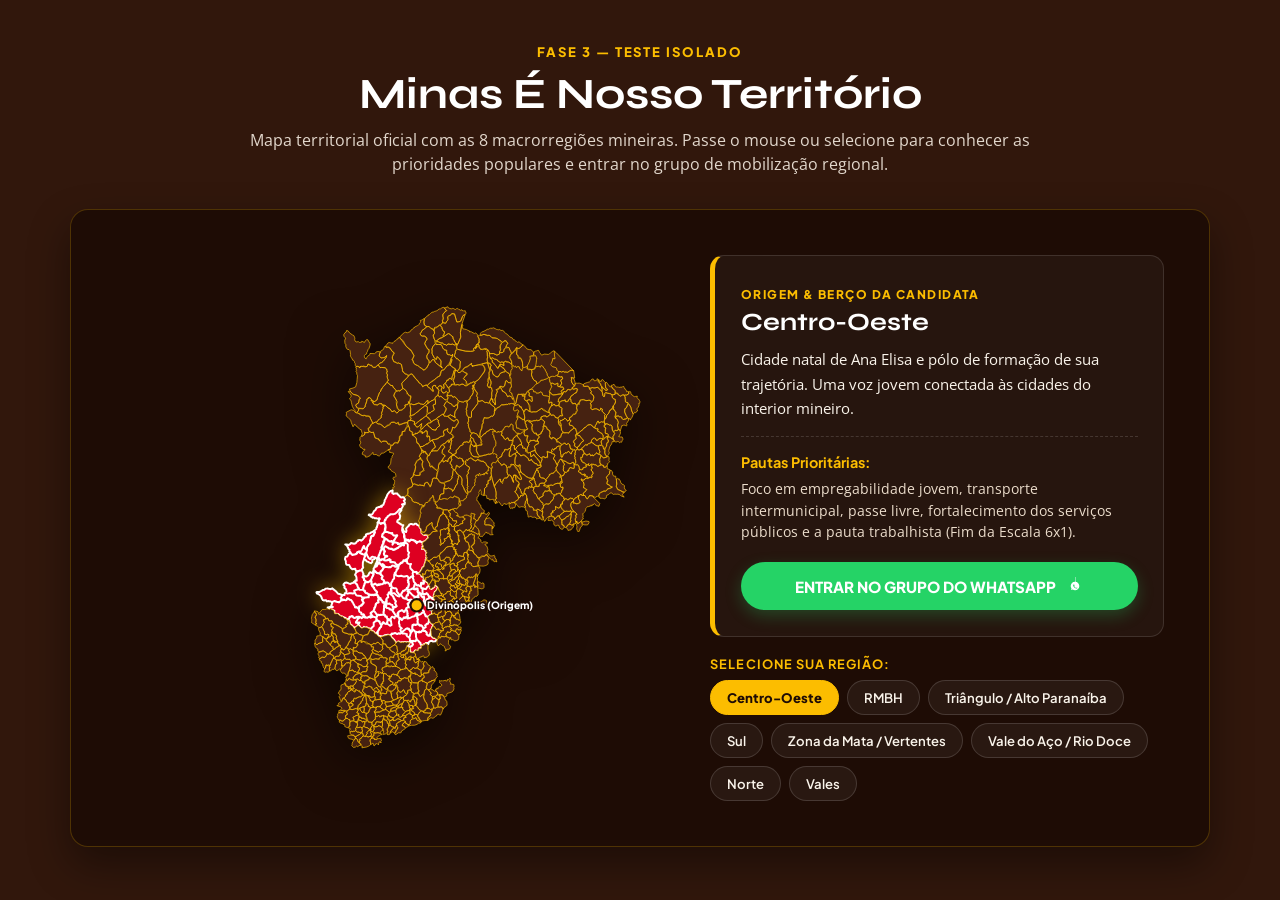
==== commit 0c3bddde: "feat(v3-fase-03): atualizar mapa com as 8 macrorregioes exatas, temas prioritarios diferenciados e i" ====
--- a/map-test.html
+++ b/map-test.html
@@ -3,7 +3,7 @@
 <head>
   <meta charset="UTF-8">
   <meta name="viewport" content="width=device-width, initial-scale=1.0">
-  <title>Teste Isolado do Mapa Territorial de Minas Gerais · Ana Elisa 1331</title>
+  <title>Mapa Territorial Interativo de Minas Gerais · Ana Elisa 1331</title>
   
   <link rel="preconnect" href="https://fonts.googleapis.com">
   <link rel="preconnect" href="https://fonts.gstatic.com" crossorigin>
@@ -12,12 +12,14 @@
   <style>
     :root {
       --red: #DE0021;
+      --red-hover: #FF1A3C;
       --yellow: #FCBD00;
       --brown: #31170C;
       --brown-dark: #1E0C05;
       --cream: #FAF4EB;
       --cream-light: #FDFBF7;
       --white: #FFFFFF;
+      --green-wa: #25D366;
       
       --font-body: 'Open Sans', sans-serif;
       --font-title: 'Syne', sans-serif;
@@ -44,13 +46,13 @@
     .test-header {
       text-align: center;
       margin-bottom: 2rem;
-      max-width: 750px;
+      max-width: 800px;
     }
 
     .test-kicker {
       font-family: var(--font-ui);
       font-weight: 800;
-      font-size: 0.8rem;
+      font-size: 0.82rem;
       color: var(--yellow);
       letter-spacing: 0.15em;
       text-transform: uppercase;
@@ -58,36 +60,37 @@
 
     .test-title {
       font-family: var(--font-title);
-      font-size: clamp(1.8rem, 3.5vw, 2.5rem);
+      font-size: clamp(2rem, 4vw, 2.7rem);
       color: var(--white);
       margin: 0.5rem 0;
+      line-height: 1.15;
     }
 
     .test-desc {
-      font-size: 0.95rem;
+      font-size: 1rem;
       color: #E2D7CC;
-      line-height: 1.5;
+      line-height: 1.55;
     }
 
     .map-container {
       width: 100%;
-      max-width: 1100px;
+      max-width: 1140px;
       background: var(--brown-dark);
-      border: 1px solid rgba(252, 189, 0, 0.2);
-      border-radius: 16px;
-      padding: clamp(1.5rem, 4vw, 2.5rem);
+      border: 1px solid rgba(252, 189, 0, 0.22);
+      border-radius: 18px;
+      padding: clamp(1.5rem, 4vw, 2.8rem);
       display: grid;
-      grid-template-columns: 1.15fr 0.85fr;
+      grid-template-columns: 1.1fr 0.9fr;
       gap: 2.5rem;
       align-items: center;
-      box-shadow: 0 16px 36px rgba(0, 0, 0, 0.35);
-    }
-
-    /* SVG MAP STYLING - Geometria Geográfica Real */
+      box-shadow: 0 18px 40px rgba(0, 0, 0, 0.4);
+    }
+
+    /* SVG MAP STYLING - Interativo, Elegante & Preciso */
     .map-wrapper {
       position: relative;
       width: 100%;
-      max-width: 540px;
+      max-width: 530px;
       margin: 0 auto;
     }
 
@@ -95,62 +98,69 @@
       width: 100%;
       height: auto;
       display: block;
-      filter: drop-shadow(0 14px 28px rgba(0,0,0,0.5));
+      filter: drop-shadow(0 14px 28px rgba(0,0,0,0.55));
     }
 
     .map-region {
-      fill: #442010;
+      fill: #462211;
       stroke: #FCBD00;
-      stroke-width: 0.8;
+      stroke-width: 0.75;
       stroke-linejoin: round;
       cursor: pointer;
-      transition: all 0.25s ease;
-    }
-
+      transition: fill 0.25s ease, stroke 0.25s ease, filter 0.25s ease;
+    }
+
+    /* Hover State Interativo & Elegante */
     .map-region:hover, .map-region:focus {
-      fill: #DE0021;
+      fill: var(--red-hover);
       stroke: #FFFFFF;
       stroke-width: 1.8;
+      filter: drop-shadow(0 0 10px rgba(222, 0, 33, 0.6));
       outline: none;
     }
 
+    /* Active Selected Region */
     .map-region.active {
-      fill: #DE0021;
+      fill: var(--red);
       stroke: #FFFFFF;
       stroke-width: 2.2;
-    }
-
+      filter: drop-shadow(0 0 12px rgba(252, 189, 0, 0.5));
+    }
+
+    /* Região Origem (Centro-Oeste) */
     .map-region.origin-region {
-      fill: #5C2B14;
+      fill: #5A2A13;
     }
 
     .map-region.origin-region.active {
-      fill: #DE0021;
+      fill: var(--red);
     }
 
     /* Marcador Divinópolis */
     .divinopolis-marker {
-      fill: #FCBD00;
-      stroke: #1E0C05;
+      fill: var(--yellow);
+      stroke: var(--brown-dark);
       stroke-width: 2.5;
       animation: pulse 2s infinite ease-in-out;
+      pointer-events: none;
     }
 
     @keyframes pulse {
       0% { r: 6px; opacity: 1; }
-      50% { r: 9px; opacity: 0.85; }
+      50% { r: 9.5px; opacity: 0.85; }
       100% { r: 6px; opacity: 1; }
     }
 
     .divinopolis-label {
       font-family: var(--font-ui);
       font-weight: 800;
-      font-size: 12px;
+      font-size: 11.5px;
       fill: #FFFFFF;
       paint-order: stroke;
-      stroke: #1E0C05;
+      stroke: var(--brown-dark);
       stroke-width: 3.5px;
       stroke-linejoin: round;
+      pointer-events: none;
     }
 
     /* Painel Informativo */
@@ -162,10 +172,11 @@
 
     .info-card {
       background: rgba(255, 255, 255, 0.04);
-      border: 1px solid rgba(255, 255, 255, 0.1);
-      border-radius: 12px;
-      padding: 1.5rem;
-      border-left: 4px solid var(--yellow);
+      border: 1px solid rgba(255, 255, 255, 0.12);
+      border-radius: 14px;
+      padding: 1.6rem;
+      border-left: 5px solid var(--yellow);
+      transition: all 0.3s ease;
     }
 
     .info-badge {
@@ -175,49 +186,89 @@
       font-weight: 800;
       color: var(--yellow);
       text-transform: uppercase;
-      letter-spacing: 0.1em;
-      margin-bottom: 0.5rem;
+      letter-spacing: 0.12em;
+      margin-bottom: 0.4rem;
     }
 
     .info-title {
       font-family: var(--font-title);
-      font-size: 1.5rem;
+      font-size: 1.55rem;
       color: var(--white);
-      margin-bottom: 0.5rem;
+      margin-bottom: 0.6rem;
+      line-height: 1.2;
     }
 
     .info-desc {
       font-size: 0.95rem;
       color: var(--cream);
-      line-height: 1.55;
+      line-height: 1.6;
     }
 
     .info-pautas {
-      margin-top: 0.8rem;
-      padding-top: 0.8rem;
-      border-top: 1px dashed rgba(255, 255, 255, 0.12);
-      font-size: 0.88rem;
+      margin-top: 1rem;
+      padding-top: 0.9rem;
+      border-top: 1px dashed rgba(255, 255, 255, 0.14);
+      font-size: 0.9rem;
       color: #EBDCCB;
+      line-height: 1.5;
     }
 
     .info-pautas strong {
       color: var(--yellow);
       display: block;
-      margin-bottom: 0.25rem;
+      margin-bottom: 0.3rem;
+      font-family: var(--font-ui);
+    }
+
+    /* Botão de WhatsApp Regional */
+    .btn-regional-wa {
+      display: inline-flex;
+      align-items: center;
+      justify-content: center;
+      gap: 10px;
+      background-color: var(--green-wa);
+      color: #FFFFFF;
+      font-family: var(--font-ui);
+      font-weight: 800;
+      font-size: 0.95rem;
+      padding: 13px 22px;
+      border-radius: 999px;
+      text-decoration: none;
+      margin-top: 1.2rem;
+      border: 0;
+      cursor: pointer;
+      width: 100%;
+      min-height: 48px;
+      transition: filter 0.2s ease, transform 0.2s ease;
+      box-shadow: 0 6px 16px rgba(37, 211, 102, 0.25);
+    }
+
+    .btn-regional-wa:hover {
+      filter: brightness(1.1);
+      transform: translateY(-1px);
     }
 
     /* Chips de Seleção (Mecanismo Principal no Mobile) */
+    .chips-section-title {
+      font-size: 0.8rem;
+      font-weight: 700;
+      color: var(--yellow);
+      margin-bottom: 0.5rem;
+      text-transform: uppercase;
+      letter-spacing: 0.08em;
+      font-family: var(--font-ui);
+    }
+
     .region-chips {
       display: flex;
       flex-wrap: wrap;
       gap: 0.5rem;
-      margin-top: 0.5rem;
     }
 
     .chip-btn {
-      background: rgba(255, 255, 255, 0.06);
+      background: rgba(255, 255, 255, 0.05);
       color: var(--cream);
-      border: 1px solid rgba(255, 255, 255, 0.15);
+      border: 1px solid rgba(255, 255, 255, 0.14);
       border-radius: 999px;
       padding: 0.5rem 1rem;
       font-family: var(--font-ui);
@@ -228,7 +279,7 @@
     }
 
     .chip-btn:hover {
-      background: rgba(255, 255, 255, 0.15);
+      background: rgba(255, 255, 255, 0.16);
       color: var(--white);
     }
 
@@ -244,7 +295,7 @@
       .map-container {
         grid-template-columns: 1fr;
         padding: 1.25rem;
-        gap: 1.5rem;
+        gap: 1.6rem;
       }
 
       .map-wrapper {
@@ -252,11 +303,11 @@
       }
 
       .info-card {
-        padding: 1.2rem;
+        padding: 1.25rem;
       }
 
       .info-title {
-        font-size: 1.3rem;
+        font-size: 1.35rem;
       }
     }
   </style>
@@ -265,51 +316,47 @@
 
   <header class="test-header">
     <span class="test-kicker">FASE 3 — TESTE ISOLADO</span>
-    <h1 class="test-title">Mapa Territorial de Minas Gerais</h1>
-    <p class="test-desc">Contorno geográfico oficial de Minas Gerais, divido em suas 8 macrorregiões com destaque institucional para Divinópolis (Berço da Candidata).</p>
+    <h1 class="test-title">Minas É Nosso Território</h1>
+    <p class="test-desc">Mapa territorial oficial com as 8 macrorregiões mineiras. Passe o mouse ou selecione para conhecer as prioridades populares e entrar no grupo de mobilização regional.</p>
   </header>
 
   <div class="map-container">
     
-    <!-- MAPA SVG VETORIAL COM CONTORNO GEOGRÁFICO DE MINAS GERAIS -->
+    <!-- MAPA SVG VETORIAL COM AS 8 MACRORREGIÕES EXATAS -->
     <div class="map-wrapper">
-      <svg class="map-svg" viewBox="0 0 600 540" fill="none" xmlns="http://www.w3.org/2000/svg" role="img" aria-label="Mapa territorial de Minas Gerais com as macrorregiões">
-        
-        <!-- 1. NORTE DE MINAS -->
+      <svg class="map-svg" viewBox="0 0 600 540" fill="none" xmlns="http://www.w3.org/2000/svg" role="img" aria-label="Mapa interativo de Minas Gerais com as 8 macrorregiões">
+        
+        <!-- 1. NORTE -->
         <path id="reg-norte" class="map-region" data-region="norte" tabindex="0" role="button" aria-label="Região Norte de Minas"
-          d="M388.5 173.4 L388.5 174.0 L388.7 174.7 L387.7 176.1 L387.4 179.6 L387.2 180.6 L387.2 182.4 L387.0 183.4 L388.0 185.3 L388.8 187.3 L390.5 189.4 L391.8 189.7 L394.2 190.5 L395.4 189.8 L397.4 190.2 L398.3 189.4 L399.4 189.1 L400.2 189.0 L400.9 188.9 L403.0 188.2 L404.7 188.0 L406.8 187.3 L408.6 186.8 L409.4 187.1 L411.7 186.3 L412.7 185.6 L414.0 186.6 L414.9 186.2 L415.6 186.7 L417.0 187.1 L417.8 188.5 L417.2 190.4 L418.4 191.7 L419.2 192.1 L418.5 193.3 L417.5 195.1 L416.1 195.9 L415.2 196.9 L414.7 196.9 L414.4 196.6 L413.1 196.1 L412.9 197.4 L411.8 197.5 L411.3 199.1 L412.6 201.2 L412.2 202.4 L411.1 202.7 L410.9 204.0 L409.4 202.2 L407.1 200.5 L406.5 200.4 L405.8 198.7 L405.7 198.0 L404.4 196.9 L403.3 196.1 L402.3 195.5 L402.4 194.9 L400.8 195.2 L399.6 195.0 L397.7 194.5 L395.1 193.0 L394.1 194.6 L392.5 194.2 L391.0 193.8 L388.1 191.5 L386.6 192.0 L384.8 192.9 L384.5 194.1 L383.3 193.5 L382.1 194.6 L382.4 196.3 L382.0 198.6 L384.7 200.6 L386.2 201.3 L386.6 203.4 L384.9 206.5 L385.5 208.4 L383.6 210.7 L384.0 213.7 L384.3 215.7 L384.4 219.8 L384.4 220.7 L384.1 222.2 L384.8 223.5 L384.1 224.5 L384.5 225.7 L383.9 227.0 L384.4 228.5 L384.8 230.2 L384.8 232.3 L383.4 230.7 L382.3 229.9 L381.6 228.3 L380.5 227.1 L379.8 224.5 L379.3 223.4 L378.0 222.1 L378.0 220.8 L378.2 220.1 L378.2 218.6 L378.0 217.2 L378.0 215.7 L378.0 214.8 L377.4 214.1 L377.2 213.1 L376.6 212.2 L375.7 211.7 L374.8 211.2 L373.5 209.6 L372.3 209.3 L372.3 208.0 L371.0 207.1 L370.9 206.4 L369.9 205.5 L370.2 204.9 L370.8 203.3 L371.5 202.0 L371.8 199.7 L373.2 200.5 L374.6 202.0 L376.3 201.0 L377.6 200.3 L378.6 199.5 L380.1 197.3 L380.4 194.8 L378.8 194.8 L378.8 192.8 L376.9 192.1 L376.0 191.2 L374.9 191.6 L373.5 191.7 L372.7 190.5 L371.6 190.2 L370.2 189.2 L369.5 188.4 L367.0 188.3 L368.9 187.2 L371.3 186.3 L371.6 184.4 L371.8 182.3 L373.3 181.6 L374.8 179.5 L375.2 178.7 L376.2 177.6 L378.3 177.0 L379.4 176.2 L379.0 174.9 L380.1 173.4 L382.4 173.4 L383.6 172.7 L385.0 173.7 L386.8 173.0 L387.2 172.1 L387.3 170.9 L388.1 171.8 L388.5 172.5 L388.7 173.3 Z M335.2 33.2 L335.6 34.1 L335.0 37.6 L335.6 40.9 L338.4 42.6 L335.0 45.5 L332.9 46.9 L332.1 48.6 L331.5 49.6 L330.6 50.8 L331.9 52.8 L333.7 53.4 L335.3 53.2 L337.7 54.7 L338.6 56.7 L337.5 58.4 L336.9 59.0 L335.9 62.0 L339.3 68.1 L340.8 68.5 L340.8 71.5 L338.5 74.9 L338.2 76.8 L338.9 79.3 L340.7 80.7 L340.5 84.7 L340.2 85.4 L338.0 89.4 L336.5 90.7 L335.5 91.5 L333.9 91.6 L333.7 90.5 L332.6 90.1 L330.5 88.9 L329.8 88.0 L328.5 87.0 L327.9 86.6 L326.1 86.0 L325.1 85.4 L323.7 84.3 L323.0 82.0 L321.4 79.9 L322.7 78.5 L323.7 75.9 L323.6 74.8 L321.0 70.8 L318.2 68.1 L313.0 62.4 L308.9 56.6 L307.4 54.3 L308.1 54.1 L308.9 53.3 L309.6 52.0 L311.0 51.2 L311.7 50.1 L313.1 49.3 L314.0 48.9 L314.7 49.2 L316.3 49.5 L319.5 48.3 L320.3 46.6 L322.8 45.0 L323.5 44.4 L323.6 43.6 L324.9 43.3 L325.3 42.5 L326.7 42.0 L327.8 41.4 L328.8 40.7 L329.1 40.5 L330.1 39.8 L330.2 39.7 L329.9 39.2 L330.3 38.7 L331.0 37.8 L330.9 37.4 L331.4 36.4 L330.8 35.6 L332.1 35.2 L332.4 35.2 L333.2 34.7 L334.5 34.1 L335.1 33.7 Z M414.4 161.3 L415.6 161.6 L416.2 161.6 L416.7 162.1 L417.0 162.4 L417.6 162.3 L418.8 162.0 L419.2 161.3 L419.3 161.9 L420.3 162.2 L421.2 161.6 L422.5 161.4 L423.2 160.9 L423.1 162.5 L423.2 164.0 L422.5 165.6 L424.5 166.2 L425.8 169.1 L426.8 170.3 L427.8 170.6 L428.6 169.0 L430.3 168.7 L431.3 171.2 L431.3 171.8 L432.9 171.2 L434.5 171.4 L436.2 171.9 L434.8 172.6 L434.9 175.4 L434.4 177.0 L433.1 178.1 L433.0 180.3 L431.6 180.7 L429.4 182.4 L428.4 181.6 L427.2 182.3 L426.5 181.5 L425.9 183.6 L424.2 185.3 L423.5 187.4 L423.4 188.7 L422.4 190.4 L420.9 190.6 L419.2 192.1 L418.4 191.7 L417.2 190.4 L417.8 188.5 L417.0 187.1 L415.6 186.7 L414.9 186.2 L414.0 186.6 L412.7 185.6 L413.6 184.1 L413.6 181.0 L414.5 179.4 L416.4 177.1 L416.4 176.0 L416.7 174.8 L416.3 172.3 L415.6 171.1 L414.8 169.5 L414.6 167.7 L414.1 165.7 L413.5 165.1 L412.9 164.0 L413.5 163.2 L412.9 161.8 L413.6 160.8 Z M351.5 120.6 L352.5 122.1 L353.5 121.5 L355.2 122.0 L356.2 123.2 L356.9 123.5 L357.2 124.0 L358.4 124.9 L359.4 125.4 L360.8 127.0 L359.7 128.3 L357.8 131.9 L359.1 134.3 L360.4 135.3 L359.9 137.8 L357.3 142.0 L356.3 141.8 L355.6 142.0 L354.8 142.8 L354.1 142.9 L353.2 143.8 L352.4 144.2 L351.8 144.7 L351.7 144.9 L351.4 144.8 L350.7 145.4 L349.9 145.7 L349.2 146.7 L348.5 147.6 L347.0 148.0 L346.5 148.6 L345.8 148.5 L345.3 149.2 L345.0 149.6 L344.6 149.7 L343.5 150.1 L343.2 150.2 L342.2 148.5 L340.7 145.9 L339.3 145.8 L338.7 144.5 L337.6 143.6 L338.3 142.1 L340.2 141.0 L341.0 140.4 L342.2 140.2 L343.8 138.6 L344.4 138.4 L345.8 137.8 L346.7 136.9 L346.5 135.9 L345.8 133.4 L345.3 131.7 L346.5 130.7 L348.1 130.4 L348.2 128.0 L347.7 124.8 L347.7 123.5 L348.0 122.6 L348.8 121.3 L350.0 121.0 L351.1 120.2 Z M337.4 143.6 L339.0 144.8 L339.9 145.8 L341.2 147.9 L342.6 148.7 L343.3 150.8 L342.6 151.0 L342.3 151.7 L341.5 151.6 L340.5 151.9 L339.8 151.7 L339.1 152.3 L338.8 153.0 L337.8 153.6 L336.9 154.2 L336.0 155.2 L335.2 155.8 L334.2 156.8 L333.9 157.7 L332.7 158.3 L332.0 159.0 L332.1 158.5 L331.5 157.6 L331.2 156.7 L332.7 152.2 L330.8 153.7 L329.7 155.0 L329.3 155.2 L328.8 155.7 L328.3 156.4 L327.7 156.3 L326.8 156.3 L326.0 155.6 L325.5 154.6 L324.3 153.5 L324.1 153.1 L325.1 152.9 L325.6 152.5 L326.1 152.1 L327.5 151.3 L328.0 150.7 L328.9 150.1 L329.9 149.3 L330.3 148.7 L331.4 148.3 L332.0 147.9 L332.0 147.4 L332.2 147.2 L332.7 147.1 L333.2 146.7 L333.8 146.5 L334.1 146.1 L335.3 145.2 L336.1 144.7 L337.1 143.7 Z M390.3 109.2 L392.0 109.6 L391.0 110.4 L391.9 111.2 L391.7 112.3 L392.9 114.1 L393.4 115.2 L394.0 116.0 L394.9 116.9 L395.5 118.4 L395.0 119.0 L394.8 120.4 L394.5 121.5 L395.4 122.1 L395.8 122.8 L395.6 123.3 L395.4 124.0 L395.6 125.1 L396.3 126.7 L396.2 128.1 L395.8 128.6 L395.8 129.8 L388.9 138.8 L388.8 145.0 L387.9 145.6 L385.3 145.0 L384.4 144.2 L384.0 143.4 L383.4 141.3 L383.4 139.9 L383.4 138.5 L383.6 137.2 L383.0 136.6 L382.8 135.2 L383.7 134.8 L383.9 133.0 L384.1 131.6 L384.3 130.1 L383.4 128.9 L383.8 128.2 L384.4 126.8 L384.7 125.9 L386.0 125.5 L386.7 124.8 L387.6 123.1 L387.7 122.1 L388.3 121.0 L389.3 120.7 L389.5 120.0 L389.9 119.5 L390.1 119.0 L390.3 117.7 L390.9 117.2 L390.3 115.2 L391.1 115.0 L390.7 114.4 L390.6 113.6 L389.5 112.9 L390.5 112.0 L391.0 112.1 L390.3 110.2 L390.0 109.2 Z M418.5 193.8 L419.5 195.5 L420.5 197.0 L421.9 197.7 L422.7 200.0 L425.4 197.7 L427.3 199.0 L428.0 200.0 L428.5 201.1 L428.9 202.1 L429.2 203.1 L429.2 206.2 L429.0 207.1 L429.7 209.3 L430.3 210.8 L430.7 211.4 L429.2 213.9 L427.0 213.4 L425.2 215.1 L424.7 217.3 L422.0 218.6 L421.6 217.0 L421.9 215.8 L421.0 215.4 L420.2 215.9 L419.9 216.6 L418.9 217.4 L418.3 218.2 L417.9 218.8 L417.1 219.8 L416.8 220.3 L416.0 220.9 L415.6 221.5 L415.3 222.6 L414.8 223.4 L412.3 215.2 L411.4 210.2 L411.0 208.2 L411.6 206.4 L411.3 204.2 L412.0 203.0 L412.8 201.6 L411.7 199.8 L411.8 198.4 L412.5 197.2 L413.3 196.8 L414.1 196.0 L414.9 196.5 L415.5 197.0 L416.1 196.7 L417.6 195.4 L418.5 193.8 Z M413.4 78.1 L413.8 78.7 L414.6 79.2 L415.2 79.4 L416.7 79.8 L417.4 79.8 L418.3 80.6 L418.5 80.9 L419.3 81.7 L420.2 82.6 L421.6 83.2 L423.0 82.5 L423.8 82.8 L425.3 84.2 L425.6 86.7 L423.9 85.8 L423.0 85.5 L421.1 85.0 L420.7 87.1 L419.5 87.4 L418.8 90.0 L417.8 89.2 L417.3 88.6 L416.6 87.1 L416.1 86.4 L415.1 85.5 L414.3 84.5 L413.3 83.2 L412.3 82.6 L412.3 81.7 L412.3 80.1 L411.0 79.0 L411.1 78.7 L411.6 78.1 L413.1 78.1 Z M365.9 173.3 L365.7 175.9 L364.8 178.8 L365.1 181.1 L363.7 182.1 L363.2 182.9 L362.8 184.4 L363.6 184.8 L364.1 184.9 L365.6 185.7 L366.6 186.3 L367.3 187.7 L366.1 188.8 L364.4 190.1 L364.0 191.3 L362.7 192.2 L362.2 194.5 L361.7 195.6 L361.9 194.9 L360.6 194.9 L359.7 193.6 L359.3 194.7 L358.9 194.8 L357.9 195.3 L357.2 196.3 L356.5 194.8 L356.3 193.8 L356.4 192.6 L356.4 192.2 L357.3 191.3 L357.3 190.9 L358.0 190.3 L358.9 189.0 L358.4 187.7 L356.7 187.3 L356.4 185.9 L355.6 182.5 L357.6 180.6 L358.8 179.0 L357.4 177.1 L356.2 175.8 L357.7 175.2 L359.2 174.4 L360.6 172.5 L362.4 171.4 L362.8 173.7 L363.7 173.5 L364.8 169.6 L366.0 169.3 L366.6 172.1 L365.9 173.3 Z M340.8 42.3 L343.0 44.8 L345.5 45.9 L346.8 47.6 L347.2 50.0 L346.5 50.9 L345.3 53.1 L346.6 55.3 L347.0 57.4 L347.9 62.0 L345.3 64.9 L344.0 68.0 L344.3 70.4 L344.1 72.6 L344.6 73.9 L347.0 78.4 L349.1 79.7 L350.1 76.5 L352.6 79.0 L354.4 81.5 L354.1 86.9 L355.8 89.4 L349.7 84.6 L347.9 83.1 L346.8 80.1 L344.6 80.0 L343.0 82.1 L341.6 83.7 L340.7 80.7 L338.9 79.3 L338.2 76.8 L338.5 74.9 L340.8 71.5 L340.8 68.5 L339.3 68.1 L335.9 62.0 L336.9 59.0 L337.5 58.4 L338.6 56.7 L337.7 54.7 L335.3 53.2 L333.7 53.4 L331.9 52.8 L330.6 50.8 L331.5 49.6 L332.1 48.6 L332.9 46.9 L335.0 45.5 L338.4 42.6 L340.7 42.5 Z M355.6 141.8 L356.5 141.9 L357.4 142.3 L357.6 143.5 L358.4 144.2 L359.5 144.1 L360.3 144.4 L361.5 143.9 L362.2 144.3 L363.5 145.9 L365.4 146.9 L366.1 148.1 L367.5 148.5 L369.6 149.7 L371.2 147.8 L372.8 147.8 L373.8 149.9 L374.2 150.6 L373.5 152.3 L371.6 155.6 L370.0 157.3 L367.4 156.5 L367.1 158.2 L366.2 160.9 L364.6 163.2 L364.1 163.2 L361.8 161.4 L361.7 160.0 L362.1 159.2 L361.9 158.0 L359.9 159.8 L358.6 159.7 L357.6 160.7 L357.2 162.1 L357.5 164.3 L357.8 166.0 L356.1 167.0 L354.7 166.9 L352.6 167.8 L351.2 169.6 L348.1 170.2 L347.1 170.5 L346.1 170.5 L344.3 171.1 L343.9 171.2 L343.6 171.7 L343.1 171.6 L342.7 172.4 L342.2 172.4 L341.5 171.2 L341.6 169.3 L341.4 167.9 L340.9 166.4 L340.1 166.6 L338.6 167.7 L338.3 166.4 L338.9 164.5 L338.6 160.8 L337.2 160.4 L336.0 161.3 L335.9 161.8 L334.8 162.3 L333.9 163.5 L332.3 162.8 L333.8 162.3 L332.3 161.3 L330.9 161.8 L330.0 160.6 L331.6 159.7 L332.3 159.2 L333.2 158.4 L333.9 157.1 L334.4 156.7 L335.6 155.7 L336.6 154.6 L337.4 154.3 L338.3 152.8 L339.3 153.6 L340.0 155.2 L341.7 156.3 L343.0 157.3 L344.2 159.0 L345.3 159.2 L346.7 159.6 L348.7 159.7 L349.0 158.2 L351.2 155.9 L352.8 155.0 L351.9 152.4 L351.1 149.6 L351.6 148.9 L350.0 147.8 L349.3 147.1 L349.6 146.5 L350.3 145.7 L351.1 144.9 L351.5 145.1 L351.7 144.4 L351.9 144.4 L352.5 144.4 L353.7 143.4 L354.3 142.9 L355.1 142.6 L355.6 141.8 Z M434.8 153.2 L435.5 154.0 L435.7 155.7 L435.9 159.5 L436.8 160.0 L437.7 160.4 L438.2 161.3 L440.2 163.7 L442.4 163.3 L442.1 163.8 L440.8 165.4 L440.2 165.2 L439.6 166.5 L436.0 169.4 L435.8 170.7 L433.5 171.8 L432.6 171.2 L431.3 171.4 L431.1 170.7 L430.1 168.2 L428.1 169.4 L427.4 170.5 L426.3 169.9 L425.6 168.7 L423.0 165.9 L422.5 165.1 L423.4 163.5 L423.3 161.9 L423.4 161.1 L423.8 160.0 L425.0 159.8 L425.7 157.8 L426.2 156.7 L427.4 156.1 L428.5 155.6 L430.0 155.8 L431.4 156.4 L432.3 155.4 L433.0 154.0 L433.4 153.2 L434.4 153.0 Z M371.4 189.8 L372.3 190.4 L373.1 191.6 L374.4 191.9 L375.7 191.1 L376.6 191.6 L378.6 192.3 L378.7 195.0 L379.7 194.3 L380.2 196.5 L378.9 199.4 L378.3 198.9 L376.9 200.5 L374.8 202.0 L374.2 200.9 L372.1 199.7 L371.2 201.6 L371.1 203.4 L370.3 204.5 L369.7 204.8 L368.1 203.5 L367.2 202.7 L367.0 202.2 L366.3 202.1 L366.7 201.3 L366.9 200.4 L366.0 199.2 L365.3 198.1 L364.5 198.1 L364.7 196.3 L365.5 195.5 L366.0 194.5 L366.4 193.6 L366.9 192.6 L365.3 191.6 L367.3 188.6 L367.7 187.7 L370.1 188.4 L370.9 189.6 Z M413.1 44.1 L413.9 44.0 L416.0 45.0 L417.1 45.7 L418.1 45.9 L419.1 46.2 L420.9 45.9 L422.2 47.0 L423.8 46.8 L425.8 48.0 L426.8 49.6 L427.6 50.4 L428.3 50.7 L428.9 50.8 L429.3 51.0 L429.7 51.5 L430.9 53.0 L432.4 54.4 L435.0 55.4 L435.9 57.1 L436.8 57.5 L437.5 57.4 L438.1 58.5 L439.5 59.3 L439.9 59.5 L441.0 60.4 L442.6 59.8 L443.5 60.5 L445.0 61.8 L446.9 63.1 L446.0 64.7 L444.3 66.0 L443.7 66.8 L442.4 67.4 L441.2 67.1 L439.8 66.7 L438.4 68.4 L437.3 70.7 L436.3 71.3 L435.4 72.4 L434.2 73.0 L433.6 72.5 L433.6 70.6 L432.8 69.9 L431.8 68.6 L431.8 67.6 L431.3 66.4 L427.8 65.5 L428.2 64.2 L428.9 63.2 L429.2 62.6 L429.8 61.5 L429.4 60.7 L428.2 59.8 L427.8 58.0 L425.7 59.5 L424.1 60.2 L421.8 58.7 L419.3 57.2 L417.8 55.7 L416.7 55.7 L415.4 55.7 L412.1 55.3 L410.5 53.5 L409.2 52.5 L408.0 52.6 L406.4 52.3 L402.8 51.4 L400.6 52.3 L398.9 52.5 L398.7 52.1 L399.2 51.4 L398.9 50.4 L399.6 49.5 L400.6 48.5 L401.3 48.4 L401.9 48.3 L405.3 46.6 L406.7 45.6 L408.3 45.5 L409.1 44.9 L410.4 44.4 L412.3 44.5 Z M366.2 189.7 L366.1 192.0 L366.6 193.7 L366.1 194.2 L365.7 195.2 L365.2 195.5 L364.8 197.2 L365.1 197.9 L365.8 198.6 L366.2 199.7 L366.9 201.0 L366.2 202.0 L366.8 202.2 L366.9 202.9 L367.7 203.5 L368.2 204.0 L368.0 205.5 L367.7 206.5 L367.9 207.5 L367.2 208.3 L367.6 210.7 L366.6 211.9 L366.9 213.2 L366.7 214.1 L365.3 215.8 L364.3 216.7 L362.1 217.6 L358.4 218.3 L357.7 219.5 L354.6 219.6 L352.5 218.7 L351.5 216.7 L350.4 215.0 L349.0 213.3 L349.5 210.1 L349.7 208.3 L351.8 204.4 L351.4 200.0 L352.3 196.9 L354.7 195.3 L354.5 194.7 L354.8 194.3 L355.4 193.7 L356.2 194.2 L356.4 195.2 L357.7 194.8 L358.4 195.4 L359.1 194.3 L359.5 194.5 L359.8 194.2 L360.9 194.8 L362.1 195.3 L362.1 195.6 L362.1 193.8 L363.1 191.6 L364.3 191.1 L364.9 189.8 L367.1 188.6 L367.3 188.6 Z M401.4 126.6 L404.0 128.7 L404.5 128.7 L406.3 128.4 L407.2 129.0 L408.0 129.0 L409.6 128.6 L409.9 129.4 L410.2 130.1 L410.7 130.0 L410.9 130.5 L411.4 131.4 L413.5 132.6 L416.1 135.1 L414.7 138.5 L414.9 140.5 L414.3 142.4 L413.2 144.0 L411.6 143.9 L409.7 144.8 L408.4 145.9 L407.1 145.8 L404.9 146.2 L403.2 145.4 L403.2 146.5 L402.1 149.2 L402.2 151.3 L401.4 153.1 L400.7 154.2 L400.3 157.6 L399.4 159.8 L399.0 162.4 L398.2 165.3 L397.6 168.4 L396.0 165.5 L394.6 163.8 L393.0 163.5 L392.1 162.9 L390.7 162.8 L388.7 162.7 L387.9 161.9 L387.6 161.8 L387.0 161.6 L387.5 160.4 L386.5 158.7 L386.0 157.6 L385.6 156.5 L385.6 155.6 L385.3 153.9 L385.5 153.3 L385.2 152.6 L384.5 152.3 L384.9 150.8 L385.1 149.9 L385.8 149.8 L385.6 148.5 L385.6 147.3 L385.6 145.7 L385.3 145.0 L387.9 145.6 L388.8 145.0 L388.9 138.8 L395.8 129.8 L395.8 128.6 L396.2 128.1 L396.3 126.7 L397.2 126.9 L398.5 127.0 L399.3 126.6 L400.1 126.7 L401.4 126.6 Z M443.0 119.3 L444.6 119.3 L446.2 119.1 L446.2 120.8 L449.2 120.5 L449.2 123.4 L448.8 125.4 L451.5 127.2 L453.2 128.8 L453.9 131.7 L454.4 134.4 L454.8 136.7 L455.2 138.5 L454.6 138.6 L452.7 137.5 L452.3 136.8 L451.7 136.1 L449.3 136.5 L448.7 138.5 L447.8 139.3 L447.7 138.4 L447.2 137.0 L446.1 136.1 L445.6 135.1 L445.1 133.3 L443.7 133.7 L443.3 132.1 L442.8 132.0 L441.9 131.0 L441.0 131.0 L440.3 131.5 L439.7 131.5 L439.5 131.6 L439.0 131.8 L438.5 131.7 L437.9 131.4 L437.6 131.0 L438.5 130.4 L439.3 127.9 L440.5 123.1 L441.0 121.0 L441.9 119.0 Z M403.1 51.3 L407.1 52.8 L408.4 52.3 L409.6 52.8 L411.0 53.8 L412.5 55.3 L415.7 55.2 L416.9 56.0 L418.2 56.2 L420.5 57.8 L422.4 58.9 L422.5 61.8 L421.9 63.7 L421.6 65.5 L422.0 68.3 L420.9 70.5 L420.6 71.5 L420.7 73.5 L417.6 74.9 L416.5 74.2 L415.5 73.9 L413.9 73.1 L412.0 73.1 L410.4 73.1 L409.2 72.9 L409.1 71.8 L408.6 71.0 L408.1 70.3 L408.1 69.4 L406.4 68.6 L404.9 67.2 L404.7 68.6 L404.2 67.7 L401.6 68.1 L399.2 68.7 L398.2 67.1 L397.5 66.4 L397.2 64.0 L397.5 63.4 L396.3 62.8 L396.9 60.5 L397.7 60.8 L397.2 57.9 L397.4 56.5 L396.1 53.7 L396.6 53.0 L397.1 52.4 L398.2 52.2 L398.4 52.1 L399.8 52.5 L401.4 51.7 L403.1 51.3 Z M388.9 168.2 L390.0 169.2 L390.9 170.0 L391.4 171.7 L392.2 173.0 L394.1 174.8 L394.0 176.8 L392.9 177.2 L390.5 177.8 L389.7 176.5 L388.3 175.1 L388.4 174.3 L388.7 174.1 L388.7 173.3 L388.5 172.5 L388.1 171.8 L387.5 170.5 L388.1 169.8 L387.6 169.3 L388.5 168.7 Z M435.1 129.5 L435.5 129.9 L436.1 129.8 L436.6 130.4 L437.0 130.8 L437.4 130.7 L437.7 131.5 L437.4 133.0 L436.8 134.0 L436.6 136.9 L437.9 138.2 L439.8 137.1 L441.4 135.9 L442.0 138.5 L440.7 143.1 L441.2 145.7 L440.6 148.5 L439.7 149.9 L438.9 151.7 L439.7 154.0 L440.6 157.4 L442.0 157.9 L445.0 158.4 L446.0 159.0 L447.2 159.5 L448.3 159.4 L449.4 159.4 L448.8 160.3 L446.7 161.8 L444.2 164.3 L442.4 163.5 L440.6 163.2 L438.8 163.1 L437.9 160.5 L437.0 159.8 L436.2 159.3 L435.7 156.6 L435.9 154.1 L434.9 153.6 L434.1 153.1 L433.0 153.2 L432.6 154.2 L432.1 155.5 L431.2 156.5 L429.8 155.1 L428.2 155.6 L426.8 155.7 L426.3 157.0 L425.6 158.2 L424.5 159.3 L424.0 160.4 L423.2 160.9 L422.5 161.4 L421.2 161.6 L420.3 162.2 L419.3 161.9 L419.2 161.3 L418.8 162.0 L417.6 162.3 L417.0 162.4 L416.7 162.1 L416.2 161.6 L415.9 160.6 L415.1 160.2 L414.1 159.5 L412.9 158.7 L411.5 159.1 L410.7 159.1 L410.1 158.7 L409.2 159.8 L408.3 160.8 L407.2 160.8 L406.4 161.8 L405.7 161.9 L405.2 162.2 L404.9 163.1 L404.6 163.8 L403.5 163.7 L401.3 166.3 L399.3 167.9 L398.9 166.5 L398.1 163.4 L399.2 160.5 L400.5 158.4 L401.1 154.9 L400.8 153.4 L402.2 151.5 L401.8 149.9 L402.4 147.6 L403.4 145.8 L404.4 145.6 L406.4 146.4 L408.1 145.8 L409.1 145.6 L411.4 143.9 L412.9 144.1 L414.0 142.9 L414.6 140.9 L415.1 139.4 L415.2 138.2 L416.4 136.7 L418.4 134.5 L419.4 134.1 L420.6 132.9 L423.2 130.8 L424.9 131.0 L426.6 131.0 L429.0 130.9 L430.0 130.6 L430.9 129.7 L431.9 130.0 L432.3 130.3 L432.6 129.7 L433.0 129.9 L433.6 130.0 L434.2 129.4 L434.7 129.5 Z M391.6 178.6 L393.8 177.8 L394.3 177.2 L395.0 179.6 L394.5 182.2 L395.1 184.4 L396.7 187.8 L397.7 188.7 L398.2 189.2 L397.7 189.7 L396.1 191.2 L394.4 189.6 L392.3 189.9 L390.7 189.2 L388.6 187.6 L388.4 185.3 L386.6 183.9 L387.0 182.7 L387.1 181.4 L387.0 180.2 L387.5 177.0 L389.0 175.5 L389.7 176.8 L391.6 178.6 Z M337.2 160.4 L338.6 160.8 L338.9 164.5 L338.3 166.4 L338.6 167.7 L340.1 166.6 L340.9 166.4 L341.4 167.9 L341.6 169.3 L341.5 171.2 L342.2 172.4 L341.5 173.1 L340.9 173.8 L340.5 173.9 L339.4 175.3 L337.4 175.5 L337.0 176.0 L336.6 176.5 L335.6 177.1 L334.8 177.4 L334.3 177.6 L334.0 177.6 L333.6 178.3 L332.8 178.3 L331.5 178.3 L330.9 178.7 L328.8 175.0 L327.4 174.6 L326.6 171.5 L326.7 170.4 L325.4 167.5 L321.8 165.2 L322.2 165.3 L322.8 164.9 L323.0 164.6 L323.8 164.8 L324.0 164.4 L324.4 164.2 L325.8 164.0 L325.6 163.2 L326.2 163.6 L328.2 163.2 L328.8 162.1 L330.9 161.8 L332.3 161.3 L333.8 162.3 L332.3 162.8 L333.9 163.5 L334.8 162.3 L335.9 161.8 L336.0 161.3 L337.2 160.4 Z M370.4 91.8 L371.0 92.8 L369.8 93.9 L369.7 96.6 L369.9 98.5 L368.6 101.8 L368.1 103.6 L368.8 105.7 L369.8 107.2 L366.2 107.9 L366.3 108.4 L364.7 110.6 L362.4 111.8 L361.3 109.6 L359.9 108.3 L358.7 106.9 L360.0 106.0 L360.8 104.4 L361.5 102.9 L362.7 103.2 L363.3 101.3 L364.9 101.0 L366.4 102.9 L367.0 102.0 L366.8 100.3 L367.0 99.3 L367.7 97.7 L368.7 94.9 L368.8 93.6 L369.0 92.6 L370.4 91.8 Z M339.0 129.6 L338.4 130.2 L338.0 131.1 L336.9 131.4 L335.9 132.4 L333.8 134.1 L332.8 134.6 L331.3 136.0 L328.8 138.3 L328.1 139.1 L327.7 139.1 L327.4 139.2 L326.4 140.3 L325.5 140.6 L325.0 141.2 L323.7 142.3 L321.7 143.0 L320.8 143.7 L319.9 143.0 L319.9 141.8 L320.1 135.9 L319.2 132.0 L320.2 130.1 L322.4 130.7 L323.7 131.0 L325.0 130.6 L329.1 129.0 L330.5 130.0 L332.4 130.5 L334.1 130.8 L336.5 129.0 L338.5 126.4 L339.7 126.2 L339.6 129.4 Z M410.7 159.1 L411.5 159.1 L412.9 158.7 L414.1 159.5 L415.1 160.2 L415.9 160.6 L416.2 161.6 L415.6 161.6 L414.4 161.3 L412.9 161.0 L413.3 162.9 L413.6 163.4 L412.8 164.8 L413.8 165.2 L414.1 166.5 L414.5 168.7 L415.2 169.7 L415.8 171.3 L416.6 172.9 L416.6 175.3 L416.4 176.4 L416.0 178.1 L413.9 180.0 L413.5 182.3 L413.0 185.2 L411.7 186.3 L409.4 187.1 L408.6 186.8 L406.8 187.3 L404.7 188.0 L403.0 188.2 L400.9 188.9 L400.2 189.0 L399.4 189.1 L398.3 189.4 L397.9 188.8 L397.0 188.2 L395.9 186.5 L394.3 183.0 L394.4 180.6 L394.4 177.9 L396.0 177.4 L397.2 176.7 L400.1 176.4 L400.8 176.0 L399.2 174.6 L400.6 172.5 L399.5 170.6 L399.1 168.2 L400.8 166.7 L402.8 163.9 L404.4 163.9 L404.7 163.4 L405.1 162.7 L405.6 161.8 L406.1 161.8 L407.0 161.1 L407.9 160.9 L409.0 159.6 L409.8 158.9 L410.3 158.9 Z M349.6 59.5 L351.4 59.8 L354.3 61.1 L356.0 61.2 L357.7 62.7 L359.5 63.0 L360.6 63.7 L361.2 63.6 L362.2 62.2 L365.5 62.8 L367.7 62.3 L369.2 63.4 L372.3 62.9 L372.4 64.2 L371.7 68.3 L370.5 70.4 L370.7 71.2 L370.6 72.3 L369.8 74.4 L369.0 76.0 L370.5 76.7 L371.3 78.6 L372.4 79.0 L373.3 79.1 L374.2 80.4 L375.1 80.9 L376.4 82.3 L375.7 85.2 L376.0 88.5 L374.4 90.7 L373.6 92.1 L372.2 92.2 L370.9 91.9 L370.0 89.8 L368.9 89.3 L366.6 87.9 L365.7 86.9 L364.4 86.1 L366.8 80.5 L366.7 79.3 L365.6 78.9 L367.2 76.7 L367.5 73.6 L367.1 74.6 L366.5 75.6 L365.3 75.2 L364.4 74.4 L363.7 74.4 L362.4 74.3 L361.3 73.8 L360.7 71.1 L360.9 69.7 L360.1 69.1 L358.8 69.2 L357.9 68.6 L356.2 66.6 L355.7 64.8 L354.5 63.0 L351.5 62.8 L348.9 62.8 L348.4 58.8 Z M395.3 62.3 L396.5 63.3 L396.8 63.1 L397.5 64.0 L397.3 65.6 L398.3 66.4 L398.7 67.5 L401.1 68.7 L404.1 67.6 L404.4 68.6 L404.9 67.6 L406.5 68.0 L407.0 69.3 L406.1 70.5 L406.7 71.5 L407.1 73.6 L406.9 76.3 L407.2 77.8 L406.5 79.7 L406.5 80.9 L406.9 82.0 L407.1 83.0 L397.1 85.8 L389.4 87.4 L390.3 87.3 L388.9 85.8 L388.3 85.7 L389.0 84.4 L388.4 84.6 L387.5 85.1 L386.8 85.8 L384.5 88.0 L382.0 88.6 L380.4 89.4 L377.9 92.8 L376.6 93.9 L374.8 94.8 L373.7 94.3 L373.0 93.5 L374.0 91.8 L375.4 90.3 L375.7 88.3 L376.4 83.9 L376.2 81.9 L374.6 80.8 L374.1 79.9 L372.9 78.7 L372.2 79.2 L371.2 77.8 L369.6 76.0 L369.2 75.7 L369.9 73.9 L370.5 72.2 L370.7 70.4 L371.0 69.8 L373.2 68.3 L382.3 70.4 L387.8 70.6 L390.5 70.3 L392.0 69.5 L391.1 68.5 L391.2 67.6 L392.0 66.5 L393.4 67.5 L393.1 66.2 L394.6 66.6 L393.8 65.5 L393.7 64.3 L395.3 65.5 L395.0 63.9 L394.3 63.3 L395.3 62.3 Z M407.8 85.2 L408.0 87.3 L408.7 89.6 L409.9 91.7 L409.8 93.3 L408.8 94.5 L408.5 95.2 L408.8 97.0 L408.6 98.3 L408.5 100.1 L407.7 101.7 L407.7 103.0 L407.5 104.0 L407.9 105.4 L407.7 106.5 L407.2 107.4 L407.0 109.7 L407.6 110.1 L408.0 111.1 L408.8 111.7 L410.5 111.5 L411.8 111.9 L411.3 113.2 L412.0 113.8 L412.4 115.0 L412.0 116.1 L412.0 116.6 L411.9 117.7 L411.7 118.9 L411.9 120.3 L411.5 121.2 L411.7 122.2 L411.5 123.1 L411.1 124.8 L409.5 127.2 L409.4 128.0 L409.2 128.3 L407.9 129.4 L407.2 128.6 L405.9 128.4 L404.4 128.5 L403.4 127.9 L400.8 125.9 L399.8 126.4 L399.2 126.9 L398.3 127.3 L396.9 127.0 L396.0 126.5 L395.7 124.8 L395.7 123.7 L395.7 123.2 L395.8 122.6 L395.2 121.9 L394.9 121.1 L394.7 120.3 L395.7 119.0 L395.1 117.5 L394.8 116.5 L393.8 115.9 L393.5 114.6 L392.3 114.0 L391.5 112.1 L391.8 110.6 L391.3 110.4 L391.6 109.4 L391.6 108.7 L392.9 107.1 L392.5 105.6 L396.9 102.5 L402.9 93.8 L404.5 90.9 L403.6 88.4 L401.8 86.5 L400.5 84.9 L406.9 83.6 Z M306.7 54.5 L308.5 56.3 L311.7 58.7 L314.8 64.9 L320.5 69.0 L323.1 74.5 L323.8 75.6 L322.7 77.8 L321.9 79.2 L322.6 80.8 L323.1 83.7 L324.7 85.0 L326.1 86.0 L327.4 86.5 L328.1 86.8 L329.3 87.7 L330.2 88.4 L332.3 89.7 L333.0 90.3 L333.8 91.2 L334.7 91.8 L336.2 91.1 L337.7 90.0 L339.6 86.9 L340.5 84.7 L341.6 83.7 L343.0 82.1 L344.6 80.0 L346.8 80.1 L347.9 83.1 L349.7 84.6 L355.8 89.4 L354.1 86.9 L354.4 81.5 L352.6 79.0 L350.1 76.5 L349.1 79.7 L347.0 78.4 L344.6 73.9 L344.1 72.6 L344.3 70.4 L344.0 68.0 L345.3 64.9 L347.9 62.0 L348.9 62.8 L351.5 62.8 L354.5 63.0 L355.7 64.8 L356.2 66.6 L357.9 68.6 L358.8 69.2 L360.1 69.1 L360.9 69.7 L360.7 71.1 L361.3 73.8 L362.4 74.3 L363.7 74.4 L364.4 74.4 L365.3 75.2 L366.5 75.6 L367.1 74.6 L367.5 73.6 L367.2 76.7 L365.6 78.9 L364.9 81.3 L363.6 86.6 L360.9 87.1 L359.3 89.8 L357.4 91.5 L355.0 92.2 L354.1 95.8 L353.0 98.5 L349.7 100.1 L345.7 104.1 L342.3 105.9 L339.1 108.7 L336.5 108.9 L333.5 110.7 L333.4 109.8 L332.7 109.0 L332.3 108.1 L331.9 107.6 L331.2 107.3 L329.7 106.5 L329.1 105.6 L328.7 104.9 L328.1 103.8 L326.8 103.1 L326.9 102.6 L326.5 102.3 L325.6 101.6 L325.4 101.1 L324.9 100.8 L324.6 99.8 L323.4 99.3 L322.4 97.6 L322.0 96.5 L321.2 96.4 L320.3 96.1 L319.5 96.6 L318.7 97.6 L316.4 97.5 L315.1 96.3 L314.5 96.5 L313.4 95.9 L312.5 94.9 L312.2 94.6 L311.7 93.8 L311.2 93.6 L310.7 92.8 L310.6 91.2 L310.3 89.1 L309.9 88.1 L309.7 85.6 L308.9 85.0 L307.9 84.7 L306.5 83.5 L305.3 83.5 L304.7 84.3 L303.7 83.3 L301.9 82.4 L301.3 82.5 L300.6 81.2 L299.4 79.1 L299.3 76.8 L300.6 74.4 L301.6 72.5 L299.1 70.8 L297.0 67.0 L295.3 66.2 L294.6 65.7 L293.5 66.1 L291.9 65.9 L292.1 63.9 L292.8 63.2 L293.1 62.6 L294.6 60.9 L295.8 60.6 L297.6 61.0 L299.8 61.5 L300.0 60.6 L301.1 59.5 L303.5 58.2 L304.0 57.3 L304.8 57.1 L304.9 56.3 L306.7 55.6 Z M354.5 109.5 L355.3 111.7 L354.7 113.0 L354.6 114.8 L355.8 116.8 L356.5 117.8 L358.5 117.3 L360.4 116.0 L361.5 117.1 L361.5 118.9 L361.5 121.1 L362.2 122.7 L361.8 124.7 L360.0 125.1 L358.8 125.3 L357.5 124.3 L356.8 123.8 L356.4 123.3 L355.6 122.3 L354.0 121.4 L352.6 122.1 L351.3 121.1 L351.0 119.9 L351.2 118.6 L351.5 116.4 L352.1 115.2 L351.6 113.6 L350.7 113.1 L350.6 111.5 L351.8 110.1 L352.7 109.6 Z M356.6 181.2 L355.1 185.6 L356.4 187.1 L357.5 187.5 L359.2 189.1 L358.2 189.6 L357.4 190.9 L357.1 191.3 L356.7 192.3 L356.1 192.7 L356.1 193.6 L354.8 194.0 L354.6 194.5 L355.3 195.2 L353.5 196.5 L351.7 199.5 L351.3 202.8 L350.2 205.1 L348.1 204.3 L346.7 202.3 L345.5 202.6 L345.0 200.8 L343.8 200.0 L343.1 201.7 L341.7 200.4 L341.5 198.9 L340.9 196.8 L340.0 194.9 L338.9 193.8 L338.2 191.8 L338.9 190.4 L339.6 188.7 L340.8 188.7 L341.3 188.0 L341.6 186.8 L341.9 186.0 L342.7 184.5 L344.4 183.5 L346.0 183.1 L346.5 183.4 L348.8 183.2 L349.8 183.4 L350.5 183.0 L351.0 182.2 L351.4 182.1 L353.2 179.5 L354.3 177.5 L355.2 176.6 L356.4 176.7 L358.3 178.7 L357.8 180.4 L356.6 181.2 Z M444.5 171.3 L445.1 173.7 L445.7 174.1 L445.4 175.8 L443.7 176.2 L441.6 177.7 L439.6 179.7 L438.6 181.8 L437.6 181.6 L437.4 179.7 L437.6 177.3 L435.7 176.9 L434.8 176.0 L435.5 173.9 L435.8 172.3 L436.0 170.2 L436.4 169.0 L439.5 165.5 L440.6 166.0 L441.6 168.0 L443.3 169.5 Z M447.1 148.2 L447.8 147.6 L448.9 147.1 L448.8 148.9 L449.1 149.8 L449.9 150.5 L449.5 151.4 L449.4 151.9 L450.8 153.1 L450.5 154.2 L450.6 155.1 L451.5 157.7 L452.7 158.5 L450.3 159.4 L449.0 158.9 L448.0 159.3 L446.9 159.3 L445.6 159.3 L443.7 158.7 L441.5 157.1 L439.9 157.6 L439.5 152.5 L439.5 150.5 L439.8 149.3 L441.0 147.6 L441.5 144.4 L443.4 145.5 L446.3 146.8 Z M391.2 162.6 L392.6 163.5 L394.1 163.8 L395.8 165.2 L396.2 166.3 L399.5 169.8 L399.8 171.8 L399.5 173.4 L400.7 175.0 L400.8 176.6 L398.0 176.9 L396.3 177.4 L394.3 177.2 L393.8 177.8 L391.6 178.6 L393.4 176.8 L394.3 176.0 L393.5 174.5 L391.8 173.1 L391.4 170.6 L391.0 169.1 L389.8 168.8 L388.5 168.1 L388.7 167.6 L387.8 167.0 L387.7 166.4 L388.0 165.0 L388.9 164.3 L389.3 163.6 L390.7 162.8 Z M362.2 20.2 L362.6 21.2 L364.4 22.1 L365.8 22.4 L366.4 22.4 L367.3 22.0 L368.3 22.0 L368.5 22.1 L369.0 22.7 L369.6 22.8 L370.2 23.0 L370.9 23.2 L371.9 22.2 L372.8 21.9 L373.1 22.3 L374.1 22.6 L374.9 23.4 L375.3 23.3 L376.3 24.2 L376.8 23.6 L377.2 24.0 L377.4 23.5 L378.0 23.5 L378.6 24.5 L379.6 24.6 L379.9 24.9 L380.3 25.1 L381.7 24.5 L381.9 25.3 L382.6 26.0 L382.4 28.0 L381.4 29.2 L379.4 30.2 L378.7 31.0 L377.4 35.1 L376.1 36.7 L373.9 36.9 L372.1 37.2 L369.6 28.0 L366.1 28.2 L364.0 30.2 L363.0 30.8 L361.7 31.7 L362.1 34.7 L361.7 35.7 L360.7 36.9 L359.8 38.9 L358.3 38.1 L356.3 38.3 L355.9 35.5 L356.7 34.5 L357.0 32.7 L356.5 31.0 L356.4 28.9 L357.5 27.6 L358.5 26.3 L359.3 25.2 L360.0 25.2 L360.5 24.8 L358.1 21.1 L358.6 21.1 L359.9 21.1 L360.1 21.2 L360.6 20.9 L360.6 20.4 L362.2 20.2 Z M344.0 171.0 L346.9 175.5 L347.3 177.2 L348.6 178.9 L344.9 181.7 L344.1 183.3 L342.7 184.5 L341.9 186.0 L341.6 186.8 L341.3 188.0 L340.8 188.7 L340.0 187.8 L339.5 188.1 L339.3 187.9 L338.5 187.6 L338.1 186.0 L337.1 186.1 L336.6 183.8 L335.5 184.0 L335.3 184.9 L334.5 184.7 L334.4 183.1 L333.5 182.7 L333.4 182.8 L333.1 182.4 L332.4 181.3 L330.9 178.7 L331.5 178.3 L332.8 178.3 L333.6 178.3 L334.0 177.6 L334.3 177.6 L334.8 177.4 L335.6 177.1 L336.6 176.5 L337.0 176.0 L337.4 175.5 L339.4 175.3 L340.5 173.9 L340.9 173.8 L341.5 173.1 L342.2 172.4 L342.7 172.4 L343.1 171.6 L343.6 171.7 L343.9 171.2 Z M434.8 176.0 L435.7 176.9 L437.6 177.3 L437.4 179.7 L437.6 181.6 L438.6 181.8 L439.8 182.7 L441.3 185.2 L439.9 184.9 L438.1 186.5 L435.8 187.0 L432.7 189.4 L431.4 189.1 L431.6 185.3 L432.6 183.3 L433.1 181.8 L432.7 180.6 L433.0 179.7 L433.7 178.2 L433.8 176.1 Z M359.4 107.3 L360.8 109.3 L361.9 111.5 L363.3 112.7 L364.1 116.1 L363.2 116.9 L361.5 117.1 L360.4 116.0 L358.5 117.3 L356.5 117.8 L355.8 116.8 L354.6 114.8 L354.7 113.0 L355.3 111.7 L357.3 112.6 L358.0 111.4 L357.0 108.3 L358.2 107.4 L359.1 107.0 Z M347.7 124.8 L348.2 128.0 L348.1 130.4 L346.5 130.7 L345.3 131.7 L345.8 133.4 L346.5 135.9 L346.7 136.9 L345.8 137.8 L344.4 138.4 L343.8 138.6 L342.2 140.2 L341.0 140.4 L340.2 141.0 L338.8 138.6 L339.0 133.6 L338.6 133.0 L337.7 132.6 L336.6 132.0 L337.5 131.0 L338.5 130.4 L338.9 130.2 L339.6 129.4 L340.1 128.8 L342.2 127.6 L343.0 126.9 L345.3 126.0 L347.4 124.4 Z M427.7 59.5 L429.0 59.8 L430.1 61.4 L429.3 62.7 L428.9 62.9 L428.6 63.8 L428.0 65.4 L427.5 66.7 L425.6 68.4 L425.5 69.4 L425.7 70.3 L425.2 71.0 L423.8 71.9 L422.1 72.1 L420.7 71.0 L421.8 69.2 L421.0 66.9 L421.1 64.1 L422.5 62.2 L423.4 60.8 L425.0 59.9 L426.6 58.0 L427.7 59.5 Z M369.8 28.6 L372.4 37.5 L375.0 37.1 L376.4 36.5 L378.0 32.5 L379.2 30.0 L380.3 29.3 L381.7 29.0 L379.3 35.9 L377.8 40.6 L376.3 49.3 L376.7 54.5 L375.7 56.9 L373.4 62.3 L372.3 62.9 L372.2 62.0 L370.9 61.8 L370.1 59.6 L369.5 59.4 L369.1 57.5 L368.3 56.8 L367.9 55.8 L367.8 54.0 L366.1 53.0 L364.7 51.3 L362.8 50.5 L361.5 51.0 L360.9 51.8 L358.3 53.3 L357.7 53.8 L356.3 53.0 L357.8 51.3 L358.5 48.5 L357.5 48.3 L355.0 44.4 L355.6 43.6 L353.1 41.4 L354.1 40.3 L355.6 38.9 L357.1 38.2 L359.0 39.2 L360.0 37.7 L360.8 36.3 L361.9 35.5 L362.3 34.4 L362.1 31.2 L363.0 30.0 L365.3 29.9 L366.8 27.6 L369.8 28.6 Z M378.3 40.9 L378.8 40.6 L379.1 41.8 L378.6 42.8 L378.8 43.4 L378.5 44.2 L379.0 44.2 L379.7 45.4 L381.0 45.4 L383.4 46.0 L384.9 46.9 L386.7 47.5 L386.7 48.6 L388.0 48.3 L388.5 48.5 L388.9 48.4 L389.3 49.0 L392.1 50.3 L393.6 49.8 L395.8 51.7 L395.7 52.9 L396.6 54.9 L397.8 57.1 L397.5 58.4 L397.5 60.9 L395.7 61.8 L396.5 63.3 L395.3 62.3 L394.3 63.3 L395.0 63.9 L395.3 65.5 L393.7 64.3 L393.8 65.5 L394.6 66.6 L393.1 66.2 L393.4 67.5 L392.0 66.5 L391.2 67.6 L391.1 68.5 L392.0 69.5 L390.5 70.3 L387.8 70.6 L382.3 70.4 L373.2 68.3 L371.6 65.2 L373.4 62.3 L375.7 56.9 L376.7 54.5 L376.3 49.3 L377.8 40.6 L378.3 40.1 Z M427.6 81.7 L430.1 82.5 L431.3 83.0 L432.3 83.5 L433.0 84.6 L434.5 85.8 L434.8 87.2 L435.0 88.6 L435.4 90.2 L434.1 91.7 L433.5 92.9 L433.5 95.0 L433.7 96.7 L432.4 98.1 L431.9 98.6 L432.0 97.0 L431.2 96.0 L430.0 94.9 L428.6 94.3 L427.7 93.4 L426.8 91.5 L425.4 90.4 L425.3 89.5 L423.8 89.2 L423.2 88.0 L421.7 87.2 L420.7 87.1 L421.1 85.0 L423.0 85.5 L423.9 85.8 L425.6 86.7 L425.3 84.2 L424.9 83.1 L426.8 82.5 L427.3 81.6 Z M364.2 129.3 L365.7 130.0 L367.5 132.6 L370.0 133.0 L370.9 131.4 L373.1 131.0 L373.2 132.1 L373.2 133.8 L370.5 138.5 L370.0 141.1 L369.5 143.7 L370.5 145.3 L367.9 144.1 L366.5 143.4 L365.5 142.4 L363.8 143.1 L361.7 144.2 L360.5 144.2 L359.7 143.8 L359.1 144.1 L357.9 143.9 L357.4 142.6 L357.2 142.5 L358.3 139.9 L359.9 136.3 L360.0 134.6 L357.7 132.1 L359.1 129.3 L360.5 127.7 L362.1 127.7 L364.2 129.3 Z M352.7 40.9 L354.1 41.4 L355.7 44.0 L356.6 47.5 L358.4 48.3 L357.9 50.4 L356.9 52.4 L357.6 53.4 L356.8 54.2 L355.1 55.5 L353.1 56.0 L348.4 58.8 L346.1 56.0 L345.7 53.5 L345.7 51.8 L347.0 50.3 L346.7 48.4 L346.7 46.9 L346.4 44.4 L348.7 44.1 L349.9 43.4 L351.0 42.0 L352.7 40.9 Z M356.8 20.4 L360.9 24.5 L360.1 25.3 L359.8 25.2 L358.4 26.1 L357.9 27.2 L356.7 28.1 L356.3 30.5 L356.7 32.3 L356.8 33.8 L356.2 35.3 L356.4 37.3 L355.6 38.9 L354.1 40.3 L351.9 41.1 L350.7 42.9 L349.5 42.9 L347.0 43.6 L347.0 45.1 L346.1 47.2 L345.3 45.3 L342.6 44.2 L340.7 42.5 L338.4 42.6 L335.6 40.9 L335.0 37.6 L335.6 34.1 L336.4 32.4 L337.1 32.4 L337.7 31.4 L338.2 30.8 L339.1 30.5 L339.7 30.5 L340.0 29.2 L340.6 29.4 L340.9 29.3 L341.8 28.2 L342.6 27.6 L343.3 27.0 L343.9 26.7 L344.3 26.1 L345.4 26.3 L346.7 25.6 L347.4 25.1 L348.5 25.1 L349.1 24.8 L349.9 24.5 L352.0 22.8 L352.9 22.5 L353.7 22.5 L354.1 22.2 L355.0 21.6 L355.6 21.4 L356.8 20.4 Z M431.4 66.4 L432.0 67.7 L432.5 69.1 L432.8 70.4 L433.7 70.9 L433.9 72.7 L433.4 74.0 L432.6 75.3 L431.7 77.8 L432.7 78.9 L433.2 79.6 L434.2 82.4 L434.2 85.3 L432.8 83.6 L431.8 83.3 L430.7 82.7 L428.3 82.7 L427.2 81.8 L425.7 82.9 L424.5 82.9 L423.5 82.5 L422.0 83.0 L420.5 82.6 L419.9 82.1 L418.3 81.4 L418.7 80.6 L417.7 80.0 L416.9 80.0 L416.0 79.4 L414.8 79.3 L414.3 78.9 L413.4 78.4 L412.9 77.6 L411.5 78.5 L410.3 78.9 L409.9 76.8 L409.4 76.2 L409.1 75.3 L409.4 74.3 L409.2 72.9 L410.4 73.1 L412.0 73.1 L413.9 73.1 L415.5 73.9 L416.5 74.2 L417.6 74.9 L420.7 73.5 L420.6 71.5 L422.1 72.1 L423.8 71.9 L425.2 71.0 L425.7 70.3 L425.5 69.4 L425.6 68.4 L427.5 66.7 L431.3 66.4 Z M374.7 127.4 L376.9 127.5 L378.2 128.1 L379.2 127.8 L380.2 127.9 L381.4 127.0 L382.6 126.7 L384.1 126.8 L384.0 127.1 L383.5 128.8 L384.2 129.9 L384.1 131.4 L384.0 132.1 L383.3 134.4 L383.0 135.0 L383.1 136.2 L382.9 136.8 L383.4 138.1 L382.8 138.8 L383.4 140.9 L383.3 142.2 L384.5 144.2 L385.2 144.8 L385.3 145.2 L385.3 146.7 L385.7 148.3 L385.5 149.1 L385.5 149.9 L384.7 150.7 L385.0 151.5 L385.1 152.8 L385.4 153.3 L385.6 153.8 L385.1 155.0 L385.7 156.1 L386.0 157.1 L386.6 158.1 L387.0 159.1 L387.0 161.2 L387.4 161.5 L387.7 162.0 L388.1 162.6 L389.3 163.6 L388.9 164.3 L388.0 165.0 L387.7 166.4 L387.8 167.0 L388.7 167.6 L388.5 168.1 L388.1 168.7 L387.8 169.6 L387.8 170.2 L387.5 170.7 L386.9 171.5 L387.1 172.7 L385.4 173.9 L384.6 173.4 L383.4 173.1 L380.5 173.4 L379.0 174.6 L379.7 175.8 L378.1 176.5 L376.7 177.2 L375.6 178.0 L374.9 178.9 L373.7 180.9 L372.0 182.0 L371.4 183.1 L371.6 185.8 L369.4 186.7 L367.3 187.7 L366.6 186.3 L365.6 185.7 L364.1 184.9 L363.6 184.8 L362.8 184.4 L363.2 182.9 L363.7 182.1 L365.1 181.1 L364.8 178.8 L365.7 175.9 L365.9 173.3 L366.6 172.1 L366.0 169.3 L367.1 168.7 L369.1 167.5 L367.1 164.6 L366.2 164.5 L365.3 163.6 L367.3 158.7 L367.4 156.5 L369.4 157.2 L370.7 156.5 L372.3 153.3 L374.0 151.5 L374.0 150.1 L373.2 148.1 L371.8 147.3 L370.0 149.2 L368.0 149.6 L367.0 148.4 L365.9 147.8 L363.8 145.9 L362.3 144.7 L362.5 143.8 L365.2 142.0 L365.7 143.1 L367.5 143.5 L370.7 146.1 L370.1 144.2 L369.7 142.2 L370.1 139.0 L373.3 134.8 L373.0 132.5 L373.1 131.1 L374.7 127.4 Z M410.6 108.1 L409.4 111.0 L408.7 111.9 L407.8 111.0 L407.4 110.0 L406.8 109.1 L407.4 107.0 L408.0 106.0 L407.4 105.0 L407.7 103.8 L407.6 102.6 L408.0 101.2 L408.8 100.0 L409.2 100.0 L409.1 101.0 L410.7 103.9 L410.9 104.4 L411.0 107.5 Z M441.9 131.0 L442.8 132.0 L443.3 132.1 L443.7 133.7 L445.1 133.3 L445.6 135.1 L446.1 136.1 L447.2 137.0 L447.7 138.4 L447.8 139.3 L448.3 141.4 L448.9 142.8 L449.0 144.7 L448.9 147.1 L447.8 147.6 L447.1 148.2 L443.9 145.9 L442.2 143.5 L440.0 145.3 L441.4 140.6 L442.6 138.2 L441.0 136.6 L438.7 137.7 L437.6 138.0 L436.5 136.7 L436.8 133.8 L437.3 132.6 L437.9 131.4 L438.5 131.7 L439.0 131.8 L439.5 131.6 L439.7 131.5 L440.3 131.5 L441.0 131.0 L441.9 131.0 Z M408.1 70.3 L408.6 71.0 L409.1 71.8 L409.2 72.9 L409.4 74.3 L409.1 75.3 L409.4 76.2 L409.9 76.8 L410.3 78.9 L411.4 79.5 L412.5 80.6 L412.4 81.9 L412.3 82.9 L413.8 83.6 L414.6 84.9 L415.5 85.9 L416.2 86.6 L417.2 87.8 L417.5 88.6 L417.9 89.1 L419.3 89.6 L419.9 87.2 L421.7 87.2 L423.2 88.0 L423.8 89.2 L425.3 89.5 L425.4 90.4 L426.8 91.5 L426.4 93.8 L424.8 94.0 L423.4 94.6 L421.8 95.1 L420.7 96.7 L419.2 99.2 L417.8 99.6 L416.0 98.8 L414.8 97.7 L413.5 96.9 L412.9 95.4 L412.5 93.0 L411.7 92.3 L410.5 90.8 L410.2 87.9 L411.3 87.2 L410.2 85.3 L407.1 83.1 L407.1 82.3 L407.1 81.0 L406.8 80.1 L406.5 79.0 L407.2 76.7 L406.7 75.5 L406.5 72.0 L406.3 70.7 L406.6 69.5 L407.6 68.9 L407.9 70.0 Z M363.3 120.6 L366.3 120.1 L367.8 122.6 L368.8 122.3 L369.2 121.8 L370.9 122.9 L372.0 124.4 L373.9 126.0 L372.6 131.1 L370.4 131.6 L369.2 133.6 L366.4 130.0 L365.4 129.8 L363.5 129.1 L361.6 127.6 L361.6 125.8 L362.3 123.1 L361.0 121.7 L362.6 120.1 Z M365.9 79.2 L366.5 80.0 L366.3 82.3 L364.9 85.7 L366.4 87.7 L367.0 88.3 L369.7 89.9 L370.3 89.9 L371.2 92.2 L369.8 91.5 L368.5 92.7 L368.9 93.8 L368.2 95.2 L367.5 98.2 L366.7 99.6 L366.7 101.1 L366.7 102.2 L365.5 101.9 L364.6 100.9 L362.8 102.6 L362.3 103.6 L361.0 103.0 L360.4 105.1 L359.4 106.3 L358.6 107.0 L357.5 108.1 L357.7 109.9 L357.7 112.7 L356.1 111.4 L355.1 110.1 L352.7 109.6 L351.8 110.1 L350.6 111.5 L350.7 113.1 L349.9 112.4 L349.4 111.7 L349.0 111.0 L348.4 110.5 L348.4 109.6 L346.9 109.1 L344.5 110.5 L344.9 114.1 L345.8 115.7 L345.0 115.8 L343.8 114.9 L342.6 112.9 L341.3 112.1 L340.5 111.6 L338.8 109.6 L339.5 108.4 L343.7 104.5 L346.8 102.6 L351.3 99.1 L353.0 98.4 L354.0 93.7 L355.3 91.9 L357.8 91.5 L359.4 88.9 L361.4 86.9 L364.9 82.6 L365.6 79.5 Z M331.8 191.9 L333.7 194.9 L333.2 197.1 L332.9 199.9 L333.4 202.0 L334.9 203.1 L333.9 205.9 L332.0 207.0 L330.2 207.8 L330.9 210.7 L329.7 211.2 L326.3 211.0 L325.1 210.8 L324.6 210.5 L323.6 209.7 L323.2 209.2 L324.9 204.4 L325.6 200.9 L324.8 198.8 L326.0 196.4 L328.0 194.7 L328.8 193.3 L330.3 191.6 L331.8 191.9 Z M321.2 148.9 L324.5 150.2 L324.0 153.2 L325.0 153.8 L325.5 155.0 L326.4 155.5 L327.2 156.0 L327.9 156.0 L328.3 155.9 L329.0 155.8 L329.6 155.2 L330.1 154.4 L332.1 152.7 L332.6 156.1 L331.1 157.0 L331.5 157.7 L332.1 158.7 L331.8 159.0 L330.7 160.4 L328.8 162.1 L328.2 163.2 L326.2 163.6 L325.6 163.2 L325.8 164.0 L324.4 164.2 L324.0 164.4 L323.8 164.8 L323.0 164.6 L322.8 164.9 L322.2 165.3 L321.8 165.2 L322.5 162.4 L318.7 160.4 L318.9 158.1 L317.3 155.1 L316.7 151.2 L317.1 149.0 L318.8 148.9 L319.6 148.9 Z M412.5 93.0 L412.9 95.4 L413.5 96.9 L414.8 97.7 L416.0 98.8 L417.8 99.6 L419.2 99.2 L420.7 96.7 L421.8 95.1 L423.4 94.6 L424.8 94.0 L426.4 93.8 L427.5 92.9 L428.5 93.6 L429.6 94.6 L431.3 95.3 L432.0 96.4 L432.1 98.2 L432.4 99.0 L432.6 101.3 L434.2 102.9 L433.7 105.8 L432.0 106.0 L430.5 106.0 L428.7 103.7 L427.1 104.6 L427.0 106.7 L426.5 109.3 L424.7 111.5 L422.8 110.2 L421.3 110.0 L420.6 110.9 L419.7 113.5 L419.1 113.0 L416.9 114.0 L418.2 115.5 L417.6 117.4 L416.6 119.6 L416.4 121.5 L416.0 123.1 L415.4 124.5 L415.9 127.8 L416.1 130.4 L415.6 131.4 L414.6 128.8 L413.1 128.1 L412.8 124.5 L411.7 124.9 L411.3 123.5 L411.5 122.9 L411.8 121.6 L411.9 121.0 L411.7 119.0 L411.7 117.9 L411.7 117.0 L412.2 116.2 L412.2 115.0 L412.4 114.3 L411.7 113.3 L411.8 112.4 L410.7 111.2 L409.5 111.8 L410.4 109.5 L411.0 106.6 L410.9 104.3 L410.0 103.7 L409.3 100.9 L409.0 99.4 L408.9 98.1 L408.8 95.7 L408.8 95.1 L408.9 93.6 L409.7 92.7 L409.5 91.4 L408.7 88.2 L408.2 87.2 L406.9 83.6 L410.1 84.1 L411.3 86.9 L410.3 87.5 L410.3 89.8 L411.4 91.5 L412.8 92.5 Z M422.2 112.0 L422.5 113.3 L423.8 114.4 L423.5 115.5 L424.5 115.8 L425.8 116.7 L427.1 117.3 L428.7 119.8 L429.7 121.9 L431.6 121.0 L432.5 121.4 L433.7 121.8 L433.9 122.2 L434.9 123.0 L435.2 124.7 L436.4 124.0 L436.7 124.7 L437.1 125.8 L437.4 127.8 L437.4 128.7 L437.3 129.3 L437.4 130.4 L437.1 130.7 L436.7 130.7 L436.5 129.8 L435.7 129.8 L435.3 129.8 L434.6 129.3 L434.1 129.7 L433.3 129.8 L432.9 129.6 L432.6 130.0 L432.1 130.4 L431.4 130.0 L430.6 130.1 L429.5 130.8 L428.7 130.4 L425.8 131.1 L424.1 131.4 L422.8 131.4 L420.5 133.6 L418.9 133.8 L417.2 134.9 L416.1 136.9 L414.8 138.3 L415.0 134.1 L412.6 132.0 L411.5 131.2 L410.8 130.5 L410.4 129.9 L410.2 130.0 L409.7 129.4 L409.6 128.1 L409.4 127.5 L410.3 125.2 L411.3 123.5 L411.7 124.9 L412.8 124.5 L413.1 128.1 L414.6 128.8 L415.6 131.4 L416.1 130.4 L415.9 127.8 L415.4 124.5 L416.0 123.1 L416.4 121.5 L416.6 119.6 L417.6 117.4 L418.2 115.5 L416.9 114.0 L419.1 113.0 L419.7 113.5 L420.6 110.9 L421.3 110.0 L421.8 111.8 Z M435.8 86.8 L437.4 88.1 L438.7 87.4 L439.7 89.2 L440.7 88.0 L442.8 88.1 L443.7 90.8 L444.4 91.3 L445.9 92.9 L446.4 90.6 L447.7 88.8 L449.2 88.8 L450.9 88.2 L452.6 88.0 L451.5 89.8 L453.0 90.5 L456.9 91.2 L457.1 92.6 L457.2 93.8 L456.8 96.3 L456.9 97.1 L457.1 98.8 L458.5 101.3 L459.8 103.6 L462.0 104.3 L462.5 104.9 L462.5 105.7 L462.9 106.7 L461.8 107.7 L460.4 109.4 L459.1 110.6 L458.3 111.6 L456.9 112.7 L456.4 113.6 L454.9 113.7 L453.6 115.3 L451.9 115.8 L450.0 119.1 L449.8 120.1 L447.7 118.9 L446.2 119.1 L444.6 119.3 L443.0 119.3 L441.5 119.3 L440.8 121.7 L440.0 125.2 L439.4 128.8 L438.1 130.7 L437.1 129.7 L437.3 128.9 L437.3 128.5 L437.5 127.1 L437.0 125.6 L436.8 124.3 L436.3 123.4 L436.2 122.5 L436.0 122.2 L435.2 120.8 L434.7 118.9 L434.4 117.7 L433.3 117.3 L432.1 116.4 L432.7 114.1 L433.0 111.6 L434.2 111.3 L433.8 106.2 L433.8 102.8 L433.9 102.1 L432.5 99.1 L432.9 97.6 L433.6 96.2 L433.2 94.8 L433.6 92.0 L434.3 91.4 L435.2 89.6 L434.6 88.3 L435.0 87.1 Z M440.1 69.4 L440.0 74.3 L441.1 74.9 L441.8 78.6 L444.3 77.8 L445.7 80.0 L446.6 82.7 L446.6 84.3 L446.8 86.0 L446.9 88.4 L446.4 90.6 L445.9 92.9 L444.4 91.3 L443.7 90.8 L442.8 88.1 L440.7 88.0 L439.7 89.2 L438.7 87.4 L437.4 88.1 L435.8 86.8 L434.6 85.2 L434.3 81.9 L432.7 79.5 L432.4 78.6 L432.2 77.5 L432.8 74.9 L433.7 73.5 L434.6 73.2 L435.8 72.2 L436.4 70.4 L438.6 69.7 L439.0 67.9 L439.8 66.3 L440.3 68.1 Z M320.8 96.0 L321.9 96.7 L322.4 97.1 L323.5 98.0 L324.2 99.8 L324.7 100.2 L325.0 101.1 L325.6 101.2 L326.2 102.3 L326.8 102.4 L327.0 102.9 L327.3 103.6 L328.6 104.2 L328.9 105.6 L329.2 105.7 L330.8 106.9 L331.5 107.6 L332.0 107.9 L332.7 108.6 L333.2 109.9 L333.5 110.4 L335.7 109.3 L338.5 108.7 L339.9 111.6 L341.1 111.8 L342.3 112.8 L343.3 113.7 L344.9 115.5 L345.6 115.9 L345.8 114.4 L344.4 112.0 L345.6 109.2 L348.3 109.2 L348.2 110.5 L348.5 110.9 L349.2 111.6 L349.6 112.2 L350.4 113.2 L351.2 113.3 L351.9 115.0 L351.6 115.9 L351.8 118.1 L350.8 119.2 L350.6 120.7 L350.1 121.2 L348.4 122.2 L347.9 122.9 L347.5 123.7 L345.6 125.8 L343.5 126.4 L342.2 127.5 L340.4 128.8 L339.9 129.5 L339.3 126.3 L338.9 125.9 L336.7 128.7 L334.8 130.8 L333.0 130.3 L330.9 130.0 L329.6 129.0 L327.6 129.8 L324.0 130.9 L322.4 130.9 L321.1 130.1 L318.6 129.8 L319.4 125.1 L320.2 120.9 L318.8 121.1 L318.5 121.0 L317.7 120.1 L317.5 119.4 L316.9 118.4 L315.8 118.7 L316.3 118.4 L315.9 117.3 L315.7 116.9 L315.4 115.9 L314.8 114.9 L314.3 114.7 L313.6 114.0 L313.0 113.7 L312.2 113.0 L310.9 112.1 L310.7 110.4 L310.1 107.9 L309.8 106.9 L310.9 105.5 L311.8 104.7 L316.5 100.2 L317.5 98.4 L318.9 97.1 L320.0 96.5 L320.6 96.5 Z M362.0 157.9 L361.7 159.6 L361.6 160.4 L362.4 161.8 L364.1 163.5 L365.1 163.7 L365.9 164.3 L366.4 164.5 L367.4 165.8 L368.0 168.7 L366.1 168.9 L364.9 171.4 L363.4 173.8 L363.1 170.7 L362.0 171.6 L360.3 173.8 L358.6 175.1 L357.0 175.4 L356.0 176.1 L354.4 177.3 L353.9 178.4 L352.4 180.4 L351.1 182.1 L351.0 182.4 L350.2 183.2 L349.6 183.2 L347.4 183.1 L346.3 183.1 L345.4 183.4 L343.9 183.6 L344.2 181.8 L346.0 180.9 L347.7 178.0 L346.9 175.9 L344.4 170.8 L346.8 170.3 L347.3 170.2 L348.5 170.2 L352.0 168.3 L353.3 167.6 L354.8 166.7 L356.4 166.5 L357.9 165.4 L357.6 163.6 L356.8 162.0 L357.8 159.8 L358.9 159.5 L361.2 158.5 L362.0 157.9 Z M391.6 105.0 L392.5 105.6 L393.4 106.4 L391.8 108.2 L391.6 109.3 L390.3 109.2 L390.3 109.8 L390.8 111.9 L390.6 112.4 L389.4 112.7 L390.1 113.4 L390.7 114.0 L391.2 114.7 L390.8 115.5 L391.1 116.3 L390.6 117.7 L390.4 118.7 L389.8 119.7 L389.6 119.5 L389.1 120.5 L388.8 121.0 L387.9 121.8 L387.3 122.7 L387.2 124.7 L386.2 125.1 L385.7 125.4 L384.5 126.5 L383.5 126.5 L382.4 127.1 L381.2 126.9 L379.8 128.2 L378.8 128.0 L377.6 127.7 L376.2 127.3 L374.2 126.7 L372.6 124.7 L371.8 123.3 L369.8 121.9 L368.8 122.1 L368.0 122.7 L366.6 120.8 L364.1 121.0 L360.8 120.5 L362.5 118.2 L363.8 116.4 L363.8 113.7 L363.2 111.1 L366.6 109.1 L365.8 107.9 L369.5 108.5 L371.1 108.6 L373.2 108.2 L374.6 108.6 L375.4 108.8 L377.0 108.1 L378.1 107.6 L380.1 108.1 L380.7 109.0 L381.9 109.5 L383.0 109.6 L384.7 109.1 L385.1 108.0 L385.6 107.6 L386.6 107.4 L387.6 106.2 L388.9 106.2 L389.6 106.1 L391.0 105.2 Z M362.8 50.5 L364.7 51.3 L366.1 53.0 L367.8 54.0 L367.9 55.8 L368.3 56.8 L369.1 57.5 L369.5 59.4 L370.1 59.6 L370.9 61.8 L372.2 62.0 L372.3 62.9 L369.2 63.4 L367.7 62.3 L365.5 62.8 L362.2 62.2 L361.2 63.6 L360.6 63.7 L359.5 63.0 L357.7 62.7 L356.0 61.2 L354.3 61.1 L351.4 59.8 L349.6 59.5 L351.0 57.3 L353.2 55.7 L355.9 54.4 L357.4 54.1 L358.0 53.3 L360.2 52.2 L361.2 51.0 L362.4 50.8 Z M349.3 147.1 L350.0 147.8 L351.6 148.9 L351.1 149.6 L351.9 152.4 L352.8 155.0 L351.2 155.9 L349.0 158.2 L348.7 159.7 L346.7 159.6 L345.3 159.2 L344.2 159.0 L343.0 157.3 L341.7 156.3 L340.0 155.2 L339.3 153.6 L338.8 153.0 L339.1 152.3 L339.8 151.7 L340.5 151.9 L341.5 151.6 L342.3 151.7 L342.6 151.0 L343.3 150.8 L343.7 150.7 L344.4 149.6 L344.7 149.2 L345.1 149.1 L345.8 148.8 L346.2 148.5 L346.6 148.5 L348.2 147.5 L349.0 147.1 Z M428.7 103.7 L430.5 106.0 L432.0 106.0 L434.4 108.8 L433.8 111.1 L432.7 112.5 L432.0 114.7 L432.5 116.4 L433.4 117.5 L434.7 117.8 L434.9 120.0 L435.4 121.1 L436.3 121.9 L436.6 123.0 L436.4 124.0 L435.2 124.7 L434.9 123.0 L433.9 122.2 L433.7 121.8 L432.5 121.4 L431.6 121.0 L429.7 121.9 L428.7 119.8 L427.1 117.3 L425.8 116.7 L424.5 115.8 L423.5 115.5 L423.8 114.4 L422.5 113.3 L422.2 112.0 L421.8 110.5 L422.2 110.3 L424.5 110.9 L426.0 109.8 L426.7 107.9 L427.6 105.4 L427.8 103.8 Z M433.1 182.1 L432.2 183.7 L431.8 185.9 L431.6 189.7 L433.9 189.5 L437.0 186.7 L438.1 186.5 L439.6 187.7 L439.1 189.9 L437.8 193.8 L438.1 197.9 L439.8 200.0 L442.5 200.1 L443.9 199.0 L444.2 199.9 L444.0 200.6 L443.6 203.3 L444.3 204.7 L444.3 206.0 L444.7 207.3 L442.8 208.0 L441.6 205.9 L438.8 202.6 L436.5 198.3 L436.0 199.4 L433.8 198.1 L433.1 199.3 L433.8 200.2 L432.0 202.6 L430.7 201.4 L429.2 202.3 L428.4 201.8 L428.7 200.0 L427.4 199.6 L426.2 198.2 L423.3 199.5 L422.3 198.3 L421.2 197.0 L419.7 195.8 L419.0 194.3 L419.0 192.9 L419.3 192.1 L421.4 189.9 L422.9 189.4 L423.1 188.2 L423.5 186.8 L425.4 184.4 L426.1 183.6 L426.7 181.6 L427.7 181.5 L428.4 182.0 L429.3 181.8 L432.5 180.2 L432.7 180.9 L433.1 182.1 Z M338.1 133.0 L338.8 133.2 L338.9 135.3 L338.7 139.7 L338.3 142.1 L337.6 143.6 L336.7 144.3 L335.8 144.8 L335.1 145.5 L334.0 145.9 L333.5 146.4 L333.1 147.0 L332.7 146.8 L332.4 147.8 L331.9 147.5 L331.7 148.1 L331.2 148.2 L330.1 149.0 L329.5 149.7 L328.7 150.0 L327.8 150.6 L326.9 151.4 L326.1 152.3 L325.2 153.3 L324.7 153.1 L324.0 153.2 L324.5 150.2 L321.2 148.9 L319.3 149.0 L320.4 147.0 L319.4 145.3 L319.3 143.1 L320.1 143.1 L321.2 143.1 L322.6 142.6 L323.9 142.1 L325.3 141.1 L325.8 140.5 L326.8 139.8 L327.5 139.1 L327.9 139.2 L328.0 138.8 L329.6 137.3 L331.5 136.0 L333.4 134.3 L334.0 133.7 L336.2 132.0 L337.3 132.6 Z M332.3 182.2 L333.4 183.1 L333.3 182.5 L333.8 182.3 L334.0 183.2 L334.7 185.6 L335.4 185.0 L335.7 183.7 L337.1 184.3 L337.5 186.7 L338.3 186.2 L338.8 187.6 L339.4 188.5 L339.8 188.1 L340.1 188.9 L338.6 189.8 L338.7 191.4 L339.1 193.2 L339.4 195.0 L340.8 196.3 L341.9 198.1 L341.5 200.4 L342.5 201.6 L343.8 200.6 L344.4 200.8 L344.9 202.2 L346.0 202.8 L347.5 204.0 L348.6 205.1 L350.9 206.4 L350.1 209.5 L349.6 211.8 L349.1 214.4 L347.1 214.0 L345.1 214.6 L344.6 217.0 L343.8 219.4 L342.8 223.4 L340.1 221.1 L339.2 218.8 L337.8 218.9 L336.7 219.6 L335.3 222.1 L334.9 222.8 L332.2 222.2 L330.7 222.2 L328.7 222.2 L328.3 222.2 L326.6 221.3 L324.2 220.5 L323.1 220.9 L322.2 220.7 L321.1 217.7 L320.8 216.0 L320.2 214.2 L322.7 212.3 L323.2 209.7 L323.4 209.5 L324.3 210.5 L325.0 210.6 L325.8 211.2 L329.1 210.9 L330.3 210.7 L330.5 209.4 L331.4 207.8 L333.3 206.4 L335.4 205.6 L333.7 202.5 L333.4 200.2 L332.8 198.1 L334.1 195.4 L331.6 193.6 L331.2 190.9 L329.8 190.0 L330.7 187.8 L333.0 185.5 L332.4 183.1 Z M372.2 92.2 L373.0 93.5 L373.7 94.3 L374.8 94.8 L376.6 93.9 L377.9 92.8 L380.6 94.1 L383.9 95.3 L384.0 97.2 L382.1 98.3 L380.6 100.1 L379.4 101.5 L382.0 103.4 L383.1 104.5 L382.8 106.2 L383.0 109.6 L381.9 109.5 L380.7 109.0 L380.1 108.1 L378.1 107.6 L377.0 108.1 L375.4 108.8 L374.6 108.6 L373.2 108.2 L371.1 108.6 L369.5 108.5 L369.5 106.2 L368.1 103.6 L368.7 102.7 L369.9 99.3 L369.3 97.6 L369.9 94.4 L370.2 92.7 L371.5 92.1 Z M389.0 84.4 L388.3 85.7 L388.9 85.8 L390.3 87.3 L389.4 87.4 L397.1 85.8 L401.1 86.1 L402.6 86.6 L403.5 89.9 L404.0 92.5 L403.0 94.7 L396.9 102.5 L392.5 105.6 L391.6 105.0 L390.5 105.0 L389.3 106.2 L388.7 106.4 L387.3 106.5 L386.4 107.8 L385.3 107.7 L384.9 108.5 L384.5 108.9 L383.1 105.1 L382.3 103.9 L380.0 101.3 L380.7 100.7 L381.7 98.6 L383.0 97.1 L383.9 96.3 L381.3 94.6 L378.9 92.4 L379.8 90.9 L381.7 88.7 L383.0 88.2 L386.4 86.3 L387.6 85.6 L388.1 84.6 L389.1 84.1 Z M434.4 198.9 L435.7 198.5 L437.3 199.1 L440.4 202.9 L442.2 206.8 L442.6 208.5 L443.7 210.5 L445.3 213.3 L445.6 215.3 L443.3 215.5 L440.9 213.5 L440.0 211.0 L438.0 210.4 L436.3 211.0 L436.6 213.0 L435.4 215.1 L436.4 219.0 L434.7 215.2 L433.5 211.6 L431.8 210.6 L430.3 210.8 L429.7 209.3 L429.0 207.1 L429.2 206.2 L429.2 203.1 L430.1 202.1 L430.9 201.5 L432.5 200.9 L433.8 199.8 L433.4 198.7 L434.4 198.9 Z" />
-        
-        <!-- 2. NOROESTE -->
-        <path id="reg-noroeste" class="map-region" data-region="noroeste" tabindex="0" role="button" aria-label="Região Noroeste de Minas"
-          d="M271.8 84.9 L274.2 86.3 L275.9 86.4 L276.5 87.9 L277.6 88.6 L279.9 88.7 L283.3 85.8 L285.3 89.0 L287.1 88.8 L291.0 89.1 L292.8 90.6 L293.0 91.8 L293.1 92.5 L293.6 92.9 L293.0 94.3 L292.9 95.6 L293.8 97.2 L293.4 99.2 L293.6 100.3 L293.9 101.6 L294.3 102.4 L294.3 102.7 L295.0 103.1 L294.4 103.9 L293.4 104.8 L293.0 106.2 L292.3 106.4 L291.9 107.0 L291.5 107.4 L291.3 108.1 L290.7 108.8 L289.9 109.2 L289.1 110.3 L288.9 111.0 L287.7 112.1 L286.4 114.3 L285.9 116.0 L284.8 117.0 L283.7 119.9 L283.1 121.5 L282.5 122.9 L282.2 124.7 L281.5 126.1 L281.1 126.1 L279.5 127.3 L278.2 127.7 L277.2 127.9 L277.7 127.2 L277.4 126.4 L277.1 126.6 L276.1 127.0 L275.5 126.6 L275.4 126.4 L275.3 125.4 L276.0 125.2 L275.2 124.0 L274.0 123.3 L273.5 123.0 L272.8 123.1 L272.4 123.0 L272.4 123.4 L271.8 124.2 L270.3 124.7 L270.5 126.3 L269.4 130.0 L268.6 131.4 L268.6 133.3 L268.0 133.9 L266.6 135.2 L265.0 135.2 L261.3 134.9 L259.7 134.7 L259.2 134.2 L257.8 131.7 L258.5 130.5 L260.8 129.2 L261.3 127.7 L261.4 126.6 L262.0 124.7 L263.2 123.4 L262.3 122.7 L260.3 120.8 L258.2 120.0 L255.6 119.4 L254.0 118.5 L251.6 115.7 L250.7 113.2 L254.8 112.1 L257.7 110.8 L259.1 105.8 L259.4 102.4 L259.8 98.1 L259.3 97.0 L259.0 96.4 L259.0 94.3 L257.9 93.4 L258.4 92.6 L258.9 92.2 L258.4 91.5 L258.4 90.7 L258.6 89.5 L258.0 89.3 L257.8 88.8 L258.1 87.9 L259.3 87.3 L260.9 87.9 L262.0 88.6 L262.2 89.4 L262.9 88.6 L262.7 87.6 L264.7 87.8 L266.9 87.2 L269.4 88.2 L271.0 87.1 Z M252.7 136.7 L255.4 137.4 L257.3 139.6 L258.6 140.3 L262.4 141.1 L263.3 142.6 L265.1 143.4 L267.4 142.8 L269.5 144.4 L271.9 143.6 L274.0 144.3 L274.6 146.6 L275.7 149.1 L276.7 150.8 L276.7 152.4 L276.0 152.7 L275.8 152.9 L274.9 153.5 L274.4 154.9 L274.3 155.3 L273.8 155.8 L273.4 157.2 L272.5 157.3 L271.9 157.7 L272.3 158.6 L272.8 161.8 L272.0 162.6 L270.3 162.5 L269.4 162.8 L267.7 162.0 L268.0 162.7 L268.1 164.1 L267.6 165.1 L266.6 165.7 L265.0 166.7 L264.3 166.1 L265.2 163.7 L264.7 162.1 L263.9 159.1 L262.8 159.2 L261.3 157.5 L258.2 155.0 L256.6 153.0 L254.8 156.0 L252.9 151.5 L252.0 148.5 L250.8 147.2 L248.9 145.3 L246.9 143.6 L247.4 141.0 L247.0 139.7 L249.1 138.5 L252.7 136.7 Z M272.9 161.4 L274.3 161.8 L275.0 162.4 L276.5 162.4 L277.9 162.1 L278.1 162.9 L278.3 163.7 L279.7 168.5 L282.5 169.5 L283.7 169.6 L284.0 171.1 L285.2 171.3 L285.6 172.7 L286.9 173.4 L288.5 172.3 L290.6 172.3 L292.8 172.5 L293.6 174.3 L294.2 175.3 L295.3 175.7 L296.0 175.5 L296.8 176.3 L297.4 178.7 L297.0 181.3 L294.6 181.9 L292.8 183.4 L289.1 185.8 L286.9 185.9 L285.8 187.9 L284.7 188.9 L283.2 188.8 L280.9 187.3 L279.3 187.5 L277.6 187.2 L277.2 184.9 L276.0 186.4 L274.1 188.6 L270.6 190.3 L268.5 190.1 L268.9 188.7 L266.9 187.9 L265.1 187.0 L265.7 184.6 L266.1 184.0 L266.5 183.6 L267.9 182.6 L268.2 181.3 L266.1 181.6 L264.9 179.8 L263.4 179.5 L262.2 177.1 L262.1 176.5 L263.0 175.3 L263.5 174.2 L263.3 173.1 L262.9 171.9 L262.2 171.1 L262.6 169.9 L262.7 168.0 L263.7 166.8 L265.0 166.7 L266.6 165.7 L267.6 165.1 L268.1 164.1 L268.0 162.7 L267.7 162.0 L269.4 162.8 L270.3 162.5 L272.0 162.6 L272.8 161.8 Z M240.5 69.2 L242.5 69.2 L244.5 68.2 L245.9 67.4 L247.4 67.1 L248.2 68.2 L250.2 68.6 L251.4 69.9 L252.0 74.3 L251.7 75.8 L252.2 76.6 L253.0 77.9 L254.0 79.4 L254.1 80.4 L255.1 80.6 L255.8 81.5 L256.3 82.0 L256.1 82.6 L256.6 83.5 L257.2 84.3 L257.2 84.8 L257.3 85.8 L257.4 86.8 L258.0 87.6 L257.9 88.1 L257.8 89.1 L258.2 89.7 L258.6 90.3 L258.5 91.4 L258.9 91.9 L258.5 92.6 L258.0 93.1 L258.4 94.2 L258.9 95.6 L259.6 96.9 L259.9 97.8 L260.0 99.1 L259.3 104.9 L259.0 110.1 L255.7 111.5 L251.6 112.4 L249.2 112.7 L247.2 111.8 L243.1 111.3 L241.3 110.1 L238.8 109.6 L236.4 110.8 L234.0 112.7 L232.2 114.3 L231.5 111.1 L231.8 109.4 L230.4 105.2 L229.5 100.9 L228.6 99.3 L226.5 98.0 L225.1 95.2 L225.8 90.6 L227.6 87.3 L230.0 85.6 L229.0 84.9 L230.7 82.9 L228.0 80.4 L227.9 77.7 L226.1 78.8 L225.8 77.0 L226.8 73.2 L227.6 70.1 L226.2 68.4 L229.3 65.3 L233.4 65.2 L237.5 67.2 L240.5 69.2 Z M318.8 157.2 L318.6 159.8 L321.8 161.8 L321.6 164.6 L324.6 167.4 L326.4 169.2 L326.6 171.4 L327.0 174.2 L328.6 174.6 L330.6 178.7 L332.3 182.2 L333.0 185.3 L331.3 185.9 L329.8 189.6 L331.1 190.9 L330.4 192.9 L328.5 193.4 L326.6 194.5 L326.0 197.2 L324.8 199.4 L325.7 201.6 L324.8 206.4 L323.2 209.7 L322.7 212.3 L320.2 214.2 L320.8 216.0 L321.1 217.7 L322.2 220.7 L321.9 223.5 L317.8 225.4 L316.7 227.9 L316.8 232.1 L314.4 234.1 L312.7 236.3 L312.1 236.5 L311.6 235.9 L310.7 235.7 L309.9 236.3 L308.0 234.6 L305.5 233.2 L305.4 232.5 L304.2 231.5 L301.7 231.4 L300.1 231.7 L299.0 231.4 L299.3 230.6 L299.5 229.5 L299.6 227.7 L299.7 226.3 L300.2 225.6 L299.5 225.0 L300.8 224.5 L301.5 224.2 L301.4 223.4 L300.8 222.6 L300.1 221.8 L301.3 221.5 L301.5 220.7 L301.7 219.2 L301.8 218.5 L301.9 217.9 L302.0 217.4 L301.7 216.5 L300.7 216.0 L300.1 215.0 L300.0 213.7 L300.7 213.1 L302.5 213.0 L303.3 212.1 L303.2 210.8 L302.8 209.0 L302.1 208.1 L300.4 207.3 L299.4 206.6 L298.4 206.0 L297.7 205.4 L296.9 203.8 L296.1 203.6 L294.5 202.3 L294.8 200.7 L295.5 200.7 L296.1 199.6 L296.4 199.1 L297.3 197.6 L297.9 192.0 L298.9 190.7 L298.9 189.1 L300.3 187.6 L300.6 186.3 L300.7 185.9 L299.0 185.5 L296.0 184.9 L296.5 184.1 L295.4 183.2 L295.0 182.4 L294.5 182.5 L294.6 181.9 L297.0 181.3 L297.4 178.7 L298.5 176.7 L300.2 176.7 L300.9 174.5 L303.7 174.2 L305.8 174.6 L306.4 172.0 L307.1 170.5 L307.2 167.0 L309.5 165.6 L309.9 164.2 L310.5 161.3 L313.8 161.0 L313.1 159.9 L315.2 157.6 L317.4 154.3 L318.8 157.2 Z M225.3 118.9 L224.8 121.7 L225.4 122.8 L226.0 123.7 L226.7 125.5 L226.8 126.5 L227.4 127.6 L228.0 128.3 L225.8 129.5 L224.3 128.8 L222.7 127.9 L222.8 128.9 L222.8 129.5 L222.6 130.7 L221.7 132.3 L221.0 131.8 L219.5 131.8 L218.6 132.2 L218.3 132.5 L217.7 132.7 L217.1 132.6 L216.6 133.0 L215.6 132.7 L214.7 132.9 L213.9 132.8 L213.1 132.8 L212.6 132.5 L211.8 132.5 L210.4 133.8 L209.2 133.9 L207.8 134.3 L206.6 133.9 L205.7 133.3 L206.0 132.3 L205.9 131.5 L205.5 130.7 L205.0 130.2 L205.0 129.1 L205.6 128.5 L205.8 127.3 L205.8 126.6 L206.4 126.9 L207.0 126.4 L207.1 126.0 L207.3 125.1 L207.0 124.1 L206.9 123.6 L207.5 123.0 L207.6 122.5 L208.1 122.2 L208.6 122.4 L209.4 122.5 L210.8 122.6 L211.4 122.3 L211.9 121.9 L212.1 120.9 L213.0 120.6 L213.3 120.3 L213.6 120.4 L214.0 119.8 L214.2 119.5 L214.2 119.1 L214.6 118.5 L214.9 118.4 L214.9 117.9 L215.5 117.7 L215.9 117.9 L216.9 119.0 L218.8 119.1 L224.7 116.9 L225.3 118.9 Z M291.5 65.3 L293.2 66.2 L293.9 65.7 L295.1 66.1 L296.1 66.6 L298.7 70.1 L301.2 72.0 L300.6 73.5 L299.3 76.4 L299.1 78.2 L300.1 80.4 L300.8 82.4 L301.5 82.6 L303.4 83.0 L304.4 83.8 L305.0 84.2 L305.7 83.8 L307.1 84.3 L308.7 84.6 L309.3 85.3 L310.0 87.3 L310.2 88.9 L310.8 90.9 L310.8 92.2 L311.0 93.6 L311.7 93.6 L311.9 94.3 L312.6 94.5 L313.1 95.7 L314.0 96.0 L314.8 96.3 L315.6 96.7 L317.9 98.0 L316.9 99.2 L312.3 104.0 L311.1 105.4 L310.1 106.7 L309.8 107.6 L310.3 109.7 L310.8 111.0 L310.9 112.8 L310.5 113.3 L309.7 113.6 L309.2 114.4 L308.5 114.9 L307.6 115.4 L306.7 115.5 L305.8 115.0 L305.0 115.5 L303.6 115.3 L303.0 114.2 L302.3 113.4 L301.4 112.2 L300.3 111.5 L299.5 109.3 L297.3 109.2 L296.1 107.6 L293.6 105.9 L293.4 104.8 L294.4 103.9 L295.0 103.1 L294.3 102.7 L294.3 102.4 L293.9 101.6 L293.6 100.3 L293.4 99.2 L293.8 97.2 L292.9 95.6 L293.0 94.3 L293.6 92.9 L293.1 92.5 L293.0 91.8 L292.8 90.6 L291.0 89.1 L287.1 88.8 L285.3 89.0 L283.3 85.8 L285.4 83.8 L286.9 83.4 L288.8 82.0 L290.4 79.9 L292.2 77.5 L292.8 75.4 L290.7 77.3 L289.3 77.7 L288.2 77.8 L286.6 78.1 L284.8 76.2 L284.5 75.1 L284.9 73.1 L285.2 72.7 L285.6 71.1 L286.5 70.6 L286.6 69.7 L287.0 69.5 L287.9 69.3 L288.6 69.0 L289.8 66.9 L290.2 65.5 L290.4 65.1 L291.7 64.9 Z M261.3 157.5 L262.8 159.2 L263.9 159.1 L264.7 162.1 L265.2 163.7 L264.3 166.1 L263.1 167.6 L262.7 169.0 L262.4 170.0 L262.8 171.7 L263.1 172.2 L263.2 173.3 L263.3 174.2 L262.5 175.8 L261.8 175.3 L261.4 174.1 L261.4 175.3 L261.0 175.4 L259.6 174.8 L259.3 174.1 L258.7 173.0 L258.6 173.9 L257.9 173.8 L257.2 173.8 L257.6 173.5 L256.8 171.8 L256.3 172.1 L255.9 170.6 L254.7 172.0 L254.9 170.7 L254.0 170.3 L254.7 169.9 L253.9 169.8 L252.6 169.5 L252.6 168.4 L251.7 167.9 L252.0 166.6 L251.5 166.0 L252.2 165.0 L250.3 164.2 L251.1 164.2 L250.9 163.2 L250.0 162.4 L248.9 162.6 L249.1 162.0 L250.8 160.6 L253.1 157.9 L253.8 156.4 L255.2 154.8 L257.7 153.5 L260.3 156.4 Z M247.3 47.1 L249.1 47.3 L251.0 49.9 L254.1 52.0 L255.7 52.8 L256.5 54.7 L256.8 55.8 L256.6 57.4 L257.2 59.0 L258.2 60.0 L260.8 59.6 L262.0 60.5 L264.5 60.2 L264.6 59.2 L265.9 59.6 L267.6 60.6 L268.6 58.7 L269.9 57.5 L271.5 57.4 L272.8 59.9 L274.2 62.1 L273.8 64.4 L272.8 67.3 L271.6 68.8 L271.1 70.7 L270.2 72.2 L270.2 73.5 L268.6 74.2 L267.7 75.2 L267.6 76.6 L268.3 78.3 L269.6 79.2 L270.0 78.3 L270.2 77.7 L270.9 76.4 L272.0 75.4 L272.9 75.4 L273.6 74.2 L273.9 73.0 L278.9 73.2 L280.3 72.5 L280.9 71.3 L281.5 70.9 L283.0 70.8 L284.7 70.9 L285.6 71.1 L285.2 72.7 L284.9 73.1 L284.5 75.1 L284.8 76.2 L286.6 78.1 L288.2 77.8 L289.3 77.7 L290.7 77.3 L292.8 75.4 L292.2 77.5 L290.4 79.9 L288.8 82.0 L286.9 83.4 L285.4 83.8 L283.3 85.8 L279.9 88.7 L277.6 88.6 L276.5 87.9 L275.9 86.4 L274.2 86.3 L271.8 84.9 L270.8 87.6 L268.4 88.1 L265.9 87.8 L264.5 87.4 L262.7 88.0 L262.6 88.9 L262.2 89.1 L261.7 88.2 L260.2 87.7 L258.8 87.9 L258.0 87.6 L257.4 86.8 L257.3 85.8 L257.2 84.8 L257.2 84.3 L256.6 83.5 L256.1 82.6 L256.3 82.0 L255.8 81.5 L255.1 80.6 L254.1 80.4 L254.0 79.4 L253.0 77.9 L252.2 76.6 L251.7 75.8 L252.0 74.3 L251.4 69.9 L250.2 68.6 L248.2 68.2 L247.4 67.1 L246.5 64.9 L246.7 63.1 L245.8 61.9 L245.5 60.7 L245.4 58.1 L246.4 55.6 L244.5 53.5 L244.2 51.8 L245.6 49.6 L247.1 48.7 Z M227.0 205.8 L228.8 207.5 L228.7 208.7 L227.4 209.8 L228.2 213.4 L228.6 215.1 L228.6 215.7 L229.1 217.8 L228.0 217.8 L227.9 219.2 L226.7 219.9 L226.7 220.7 L226.5 222.0 L226.3 223.6 L225.8 224.2 L225.1 224.5 L225.4 225.1 L225.2 226.4 L224.1 229.3 L223.8 230.5 L223.5 231.2 L222.7 231.0 L222.2 232.0 L221.6 232.1 L221.0 232.5 L220.5 233.5 L219.8 232.6 L218.9 232.4 L218.2 232.2 L217.9 231.5 L217.1 232.0 L214.4 234.5 L214.7 232.6 L212.8 234.6 L211.5 236.2 L208.6 237.9 L208.1 239.2 L207.7 238.3 L207.6 237.3 L206.5 236.5 L206.4 235.6 L205.8 234.0 L205.6 233.2 L205.2 232.2 L205.6 231.7 L205.2 230.9 L204.7 230.5 L204.5 229.0 L204.1 227.3 L204.3 226.2 L204.6 225.5 L204.9 225.0 L205.0 224.5 L205.5 223.9 L205.6 223.0 L205.3 222.0 L206.2 221.2 L206.8 219.4 L207.4 218.8 L208.8 218.0 L208.9 217.6 L208.6 216.9 L209.1 215.9 L208.7 213.6 L206.8 210.5 L207.7 207.9 L208.2 206.6 L209.3 206.8 L209.8 208.1 L211.4 208.1 L213.2 207.7 L215.2 208.6 L215.9 210.8 L216.5 210.7 L218.8 212.1 L220.2 212.2 L222.1 212.2 L222.4 210.4 L223.9 208.6 L224.8 207.2 L226.1 206.1 Z M262.5 179.3 L264.8 179.3 L266.1 180.8 L268.1 181.1 L268.0 182.3 L266.8 183.5 L266.2 183.9 L265.7 184.4 L264.6 185.5 L265.7 187.4 L268.7 188.0 L268.5 189.9 L269.5 190.0 L273.8 189.4 L275.1 186.8 L276.9 185.3 L277.2 186.3 L278.6 187.6 L280.8 188.2 L282.3 187.7 L283.8 189.4 L285.2 187.9 L286.3 187.0 L288.0 185.5 L292.0 184.7 L294.2 182.4 L295.2 182.0 L294.8 182.9 L295.4 182.7 L295.9 183.6 L295.9 184.5 L298.1 184.6 L300.6 185.8 L300.8 186.1 L300.3 187.3 L299.4 188.4 L298.2 189.7 L298.5 191.4 L297.0 193.9 L296.5 198.6 L296.0 199.4 L295.4 200.4 L295.8 200.8 L294.7 201.9 L295.2 203.3 L296.7 203.7 L297.4 205.4 L298.1 205.6 L299.1 206.7 L300.0 206.9 L301.8 207.3 L302.7 208.7 L303.4 209.5 L302.8 212.0 L302.9 212.6 L301.5 213.4 L300.3 213.4 L299.7 214.2 L300.7 215.4 L301.3 216.5 L301.9 216.9 L302.1 218.0 L301.6 218.4 L301.9 218.9 L301.8 220.3 L301.3 221.1 L300.4 221.5 L300.5 222.8 L301.0 223.2 L301.6 223.9 L301.5 224.6 L300.0 224.8 L300.0 225.3 L300.1 226.0 L299.1 227.2 L299.2 228.6 L296.3 229.7 L295.3 230.4 L294.2 231.1 L293.4 233.2 L293.0 234.9 L292.0 235.8 L292.6 236.4 L290.6 238.4 L291.0 240.2 L289.4 242.8 L288.9 243.5 L288.4 244.8 L287.5 246.3 L286.6 245.8 L285.8 246.1 L284.9 246.4 L284.0 247.0 L281.9 247.2 L280.6 249.2 L279.1 251.3 L278.1 252.2 L276.7 255.6 L275.2 255.2 L273.8 255.3 L273.0 255.1 L272.0 253.4 L271.6 248.1 L270.7 246.8 L268.9 244.0 L268.4 242.3 L265.9 241.8 L265.1 241.0 L264.1 240.7 L263.4 241.1 L260.3 240.0 L259.5 239.4 L258.7 237.8 L259.3 237.1 L259.1 235.5 L259.1 234.2 L258.8 233.5 L259.5 231.9 L259.3 231.1 L259.1 230.3 L258.8 229.3 L257.9 227.9 L257.1 225.9 L256.7 224.1 L257.0 222.4 L256.4 221.6 L256.5 220.8 L255.2 220.0 L254.4 218.2 L254.3 216.6 L253.9 215.3 L253.1 214.3 L252.7 214.3 L252.2 213.9 L251.3 213.0 L251.5 213.3 L250.6 212.9 L250.2 212.0 L249.4 211.5 L249.5 211.3 L249.0 211.1 L248.5 210.3 L248.2 209.8 L247.6 209.5 L246.6 209.3 L246.3 208.2 L245.7 207.7 L245.5 207.5 L245.1 207.7 L244.3 206.9 L245.2 204.9 L245.3 204.5 L245.3 203.8 L245.9 202.8 L246.7 202.9 L249.0 202.4 L248.8 200.9 L248.1 199.1 L248.2 197.8 L248.5 197.1 L248.3 196.5 L248.9 195.8 L248.9 194.7 L248.4 195.2 L249.9 193.9 L250.8 194.3 L251.5 193.6 L251.9 194.2 L252.9 194.0 L253.3 193.2 L252.9 193.6 L253.7 193.3 L252.6 192.3 L252.3 192.3 L254.1 192.2 L254.4 190.8 L255.7 189.9 L257.0 191.5 L258.6 190.1 L258.6 187.4 L257.8 186.5 L258.6 183.5 L260.3 182.1 L260.2 181.4 L261.0 181.0 L261.6 180.5 L262.2 179.7 L260.9 177.9 L262.5 179.3 Z M241.2 221.6 L241.8 221.7 L241.6 222.1 L242.2 222.5 L243.8 222.2 L243.9 223.3 L243.4 223.6 L242.6 224.2 L242.1 224.0 L241.5 224.0 L241.4 225.2 L241.2 226.1 L241.0 227.1 L240.7 227.6 L240.5 229.1 L239.1 229.5 L239.3 230.6 L239.3 231.0 L238.8 231.6 L238.8 232.5 L239.0 233.2 L239.0 233.7 L239.5 233.7 L240.4 233.8 L241.1 233.7 L241.6 234.8 L242.4 235.2 L242.3 236.2 L243.5 238.9 L243.8 239.3 L243.9 239.8 L244.4 240.3 L244.9 241.2 L245.4 242.9 L245.2 243.9 L245.2 246.1 L243.6 247.1 L242.5 249.9 L242.2 252.5 L240.2 254.1 L238.3 253.5 L235.3 253.9 L233.8 254.3 L233.6 255.1 L233.0 254.9 L232.6 254.6 L232.0 255.2 L230.9 254.8 L230.3 253.8 L229.3 253.4 L228.1 252.9 L227.5 253.2 L226.8 251.9 L226.5 252.0 L225.7 250.4 L225.3 248.2 L224.9 246.9 L225.5 244.2 L226.3 240.7 L226.5 240.0 L228.1 240.8 L228.9 242.8 L230.0 241.9 L229.8 238.8 L230.4 237.1 L231.4 235.9 L232.2 234.7 L233.5 234.3 L234.2 232.9 L234.5 232.3 L234.8 231.5 L235.0 231.0 L235.9 230.3 L235.8 229.4 L236.4 229.2 L236.6 228.4 L237.6 228.0 L237.8 227.5 L238.3 227.1 L238.3 226.3 L239.1 226.0 L239.1 225.8 L239.6 225.5 L238.6 224.5 L238.4 224.0 L238.9 223.7 L239.3 223.9 L240.4 222.7 L240.9 221.6 Z M245.5 207.5 L245.7 207.7 L246.3 208.2 L246.6 209.3 L247.6 209.5 L248.2 209.8 L248.5 210.3 L249.0 211.1 L249.5 211.3 L249.4 211.5 L250.2 212.0 L250.6 212.9 L251.5 213.3 L251.3 213.0 L252.2 213.9 L252.7 214.3 L253.1 214.3 L253.9 215.3 L254.3 216.6 L254.4 218.2 L255.2 220.0 L256.5 220.8 L255.8 221.6 L254.9 223.5 L254.8 225.3 L255.0 226.4 L255.6 227.3 L253.3 227.8 L251.9 227.4 L252.1 229.4 L253.1 231.2 L252.6 232.1 L252.2 233.4 L251.3 234.0 L250.4 234.1 L249.3 235.3 L247.7 235.9 L247.1 235.5 L244.7 235.0 L243.9 234.8 L244.0 236.2 L241.7 235.1 L241.7 233.9 L240.5 233.5 L239.9 234.2 L239.1 234.0 L239.2 233.4 L238.8 232.7 L239.0 232.0 L239.0 231.1 L239.4 230.9 L239.2 229.7 L240.1 229.3 L240.7 228.2 L241.1 227.3 L241.1 226.8 L240.9 225.8 L241.8 224.5 L241.9 224.2 L242.4 224.0 L242.9 223.5 L243.7 223.4 L243.5 222.4 L243.6 221.4 L243.1 221.4 L242.1 220.4 L242.8 219.6 L242.7 218.9 L242.3 218.0 L242.1 218.1 L242.2 217.4 L242.6 217.3 L242.1 216.7 L241.5 216.9 L242.1 216.3 L242.5 215.6 L242.7 214.6 L243.1 213.6 L242.5 211.7 L243.0 211.3 L243.0 210.6 L242.8 210.3 L243.3 209.9 L243.4 209.5 L243.4 209.0 L243.1 209.1 L243.9 208.1 L245.1 207.7 L245.5 207.5 Z M245.2 143.5 L247.0 144.6 L249.6 145.6 L251.1 147.8 L252.3 148.8 L253.5 156.0 L253.7 157.9 L252.0 159.7 L249.1 161.7 L248.0 161.8 L248.1 161.1 L248.5 159.0 L247.1 159.0 L247.3 158.0 L246.8 158.2 L245.7 158.8 L244.7 157.9 L244.7 156.6 L244.4 155.3 L243.4 156.3 L243.6 154.9 L244.2 154.0 L244.3 153.1 L244.8 152.2 L245.0 151.1 L245.9 149.1 L246.1 148.0 L244.8 143.1 Z M221.6 156.0 L222.7 158.0 L223.7 160.1 L224.5 159.0 L224.9 159.4 L224.8 160.0 L225.0 161.1 L225.7 162.5 L225.5 164.0 L225.2 164.5 L225.4 165.5 L225.6 166.0 L226.3 166.7 L226.2 167.7 L226.3 168.9 L226.4 169.8 L227.0 170.5 L227.1 171.0 L227.8 171.7 L228.2 171.6 L228.6 171.9 L229.1 172.3 L229.6 173.2 L230.2 174.2 L230.9 174.1 L231.5 173.1 L232.1 172.2 L233.1 171.6 L233.5 171.3 L234.3 171.1 L235.4 171.5 L235.5 170.6 L235.9 169.9 L236.7 170.0 L237.3 168.7 L238.5 167.6 L239.2 167.7 L240.1 167.6 L240.3 168.2 L240.6 168.8 L241.2 169.5 L241.8 170.2 L242.6 170.9 L243.1 172.0 L244.1 172.3 L244.7 172.3 L245.8 173.0 L246.4 172.5 L247.8 172.8 L248.1 172.7 L248.6 173.3 L249.2 173.2 L249.6 172.9 L250.0 173.5 L250.6 173.2 L251.6 173.0 L252.2 173.7 L253.0 174.1 L253.4 174.4 L253.6 174.6 L253.5 174.8 L254.2 174.7 L254.6 175.3 L255.4 176.2 L256.0 176.7 L257.3 176.3 L257.1 177.1 L257.7 176.0 L258.3 176.4 L258.4 177.3 L259.2 177.5 L259.9 177.7 L260.4 177.9 L262.2 179.7 L261.6 180.5 L261.0 181.0 L260.2 181.4 L260.3 182.1 L258.6 183.5 L257.8 186.5 L258.6 187.4 L258.6 190.1 L257.0 191.5 L255.7 189.9 L254.4 190.8 L254.1 192.2 L252.3 192.3 L252.6 192.3 L253.7 193.3 L252.9 193.6 L253.3 193.2 L252.9 194.0 L251.9 194.2 L251.5 193.6 L250.8 194.3 L249.9 193.9 L248.4 195.2 L248.9 194.7 L248.9 195.8 L248.3 196.5 L248.5 197.1 L248.2 197.8 L248.1 199.1 L248.8 200.9 L249.0 202.4 L246.7 202.9 L245.9 202.8 L245.3 203.8 L245.3 204.5 L245.2 204.9 L244.3 206.9 L244.1 207.7 L243.0 209.1 L243.2 208.3 L242.6 208.7 L241.4 208.3 L241.8 208.9 L241.5 208.8 L241.5 209.5 L241.0 209.0 L240.1 209.6 L239.3 210.2 L239.1 211.3 L238.1 212.2 L237.9 213.2 L236.9 213.9 L236.2 214.5 L235.8 214.9 L235.2 214.7 L234.6 214.4 L233.9 214.6 L233.5 214.0 L232.4 213.2 L231.9 213.8 L231.4 214.1 L231.1 213.9 L229.6 214.5 L227.4 210.1 L228.5 209.4 L229.1 207.5 L227.6 206.5 L226.1 206.1 L224.8 207.2 L223.9 208.6 L222.4 210.4 L222.1 212.2 L220.2 212.2 L218.8 212.1 L216.5 210.7 L215.9 210.8 L215.2 208.6 L213.2 207.7 L211.4 208.1 L209.8 208.1 L209.3 206.8 L208.2 206.6 L207.7 207.9 L206.8 210.5 L204.9 209.5 L202.5 208.7 L199.6 210.2 L197.8 209.5 L197.2 207.6 L196.8 205.7 L195.5 204.9 L196.4 203.6 L196.0 203.0 L196.3 202.9 L195.8 201.9 L195.9 201.1 L196.5 201.1 L196.7 200.3 L196.4 199.5 L197.2 198.6 L196.9 197.9 L197.7 199.0 L198.5 199.3 L199.6 199.4 L200.4 199.2 L200.0 197.8 L201.3 197.8 L201.0 196.9 L201.2 195.5 L201.1 194.8 L201.3 194.2 L202.1 193.3 L203.4 193.2 L203.2 192.3 L203.7 191.7 L204.3 192.0 L204.7 190.9 L204.6 190.4 L205.0 189.9 L204.8 189.6 L205.8 188.7 L206.1 187.7 L207.1 188.4 L207.7 187.2 L208.7 186.5 L208.7 186.0 L209.1 185.7 L209.7 184.5 L210.1 183.9 L210.9 184.4 L210.8 183.9 L211.3 183.6 L212.1 183.1 L212.9 183.2 L212.7 182.7 L213.4 182.9 L213.3 181.3 L214.1 181.9 L214.4 181.6 L214.6 181.1 L215.1 181.0 L215.6 180.4 L215.8 179.5 L215.5 179.5 L215.9 178.7 L215.3 177.5 L214.6 177.2 L214.6 175.8 L214.0 175.5 L214.5 174.6 L213.4 173.6 L212.4 173.1 L212.8 172.5 L212.1 172.1 L212.2 170.0 L211.8 169.0 L211.5 167.9 L211.7 167.3 L210.9 166.3 L210.9 165.7 L211.2 164.3 L211.4 163.5 L212.5 163.6 L215.9 159.9 L218.4 158.4 L220.6 156.6 Z M312.0 112.7 L313.0 113.5 L313.5 113.6 L314.0 114.6 L314.6 115.1 L315.1 115.7 L315.7 116.8 L316.0 117.0 L316.3 118.0 L315.6 118.7 L316.5 118.5 L317.1 119.4 L317.8 119.6 L318.4 120.8 L318.6 121.0 L320.0 121.2 L320.4 122.7 L318.5 128.8 L318.1 128.3 L317.5 128.0 L317.7 129.4 L316.7 130.1 L316.7 131.0 L313.9 130.9 L313.6 132.5 L313.9 132.9 L312.9 134.5 L311.1 135.9 L309.5 137.1 L307.4 137.1 L306.1 136.3 L303.9 131.2 L304.9 127.6 L304.2 126.7 L301.7 122.2 L300.6 120.6 L302.8 116.8 L304.2 115.3 L305.7 115.5 L306.5 114.8 L307.6 115.7 L308.0 114.5 L308.9 114.7 L309.5 113.8 L310.3 113.1 L310.9 113.1 L312.0 112.7 Z M273.1 122.6 L274.0 123.7 L274.9 124.2 L275.6 125.3 L275.5 126.0 L275.1 126.1 L275.2 126.7 L276.0 126.5 L276.7 126.4 L277.0 125.9 L277.8 127.1 L277.0 127.6 L276.8 128.0 L276.8 128.5 L277.1 128.7 L279.4 131.5 L280.3 130.6 L281.6 131.4 L284.5 130.1 L285.5 129.5 L286.9 130.0 L287.3 129.7 L288.0 130.7 L287.8 131.7 L289.3 132.0 L289.6 131.0 L289.7 132.4 L289.8 133.1 L289.3 133.2 L288.8 133.0 L288.6 134.4 L288.8 135.4 L288.5 135.8 L288.1 136.8 L288.2 137.3 L287.8 138.4 L287.1 140.3 L287.1 140.8 L287.1 141.3 L287.5 141.9 L287.6 142.4 L286.9 142.9 L286.5 144.1 L287.0 144.7 L287.0 145.3 L286.6 145.5 L285.4 146.5 L283.5 148.4 L283.0 148.7 L281.8 150.6 L280.0 150.7 L277.0 152.2 L276.4 150.2 L275.2 147.9 L274.3 146.3 L273.6 144.8 L271.5 143.9 L268.2 143.0 L266.7 143.6 L264.9 143.0 L262.9 142.2 L261.4 141.5 L259.3 139.4 L260.9 137.5 L261.0 135.3 L264.0 135.5 L266.1 135.8 L267.6 133.9 L268.3 133.6 L268.5 132.1 L268.9 130.7 L270.1 127.2 L270.5 124.8 L271.2 124.3 L272.5 123.8 L272.1 123.0 L273.2 123.0 L273.1 122.6 Z M282.4 152.2 L284.0 153.3 L285.9 153.2 L286.6 153.6 L287.9 154.2 L290.0 156.9 L291.4 156.6 L294.5 154.5 L296.3 154.0 L298.0 150.9 L301.2 150.8 L302.8 152.1 L304.5 152.1 L306.1 150.8 L306.0 153.3 L309.4 152.9 L313.9 151.1 L315.9 151.0 L316.7 151.2 L315.6 155.7 L314.5 157.4 L313.4 160.5 L312.8 161.1 L310.5 161.6 L310.5 165.6 L308.4 165.4 L307.7 168.1 L307.4 172.1 L306.2 172.1 L305.5 174.3 L302.6 173.6 L300.8 175.1 L299.4 177.2 L297.8 176.6 L296.8 176.3 L296.0 175.5 L295.3 175.7 L294.2 175.3 L293.6 174.3 L292.8 172.5 L290.6 172.3 L288.5 172.3 L286.9 173.4 L285.6 172.7 L285.2 171.3 L284.0 171.1 L283.7 169.6 L282.5 169.5 L279.7 168.5 L278.3 163.7 L278.1 162.9 L277.9 162.1 L276.5 162.4 L275.0 162.4 L274.3 161.8 L272.9 161.4 L271.7 158.3 L272.2 157.7 L273.1 157.5 L273.5 156.9 L274.2 155.7 L274.4 155.0 L275.2 154.7 L275.3 153.5 L276.0 153.3 L276.6 152.9 L277.0 152.2 L280.0 150.7 L281.5 151.6 Z M318.0 128.9 L318.6 129.8 L320.1 135.0 L319.5 140.3 L319.8 142.6 L318.9 144.1 L320.7 146.3 L319.0 148.8 L317.8 148.7 L316.6 150.6 L316.2 151.3 L314.7 151.7 L311.6 152.4 L307.1 154.1 L306.1 151.6 L305.2 151.5 L304.0 152.2 L301.7 150.7 L298.5 151.0 L297.3 151.6 L294.8 154.2 L293.2 154.2 L290.6 156.9 L288.1 155.0 L287.1 154.2 L286.2 153.5 L284.6 152.2 L282.7 152.8 L281.3 151.0 L281.8 150.6 L283.0 148.7 L283.5 148.4 L285.4 146.5 L286.6 145.5 L287.0 145.3 L287.0 144.7 L286.5 144.1 L286.9 142.9 L287.6 142.4 L287.5 141.9 L287.1 141.3 L287.1 140.8 L287.1 140.3 L287.8 138.4 L288.2 137.3 L288.1 136.8 L288.5 135.8 L288.8 135.4 L288.6 134.4 L288.8 133.0 L289.3 133.2 L289.8 133.1 L289.7 132.4 L290.9 131.6 L292.2 132.4 L294.3 134.6 L296.8 135.9 L298.8 139.0 L301.5 137.8 L304.2 140.3 L305.4 139.8 L305.1 139.9 L306.1 138.9 L307.3 137.3 L308.5 137.4 L311.1 136.6 L312.5 135.2 L314.1 133.1 L313.6 133.2 L313.3 131.7 L316.0 130.9 L317.5 130.0 L317.1 129.4 L317.5 128.5 L317.4 127.3 Z M241.3 110.1 L243.1 111.3 L247.2 111.8 L249.2 112.7 L250.1 115.7 L249.7 116.3 L250.0 117.2 L250.0 117.7 L250.6 117.7 L250.9 118.6 L252.1 119.3 L252.7 119.6 L252.6 120.1 L252.8 121.4 L252.4 122.4 L252.0 122.6 L251.4 123.7 L252.0 126.7 L252.7 127.9 L253.1 128.9 L254.0 132.7 L254.4 133.8 L255.7 136.0 L257.1 136.6 L257.1 138.9 L254.8 137.3 L251.6 137.5 L248.4 139.2 L246.9 139.8 L247.3 141.5 L246.3 143.9 L244.6 143.2 L245.8 148.2 L245.6 149.6 L244.6 151.3 L244.2 152.6 L244.1 153.1 L243.8 154.6 L243.4 155.7 L243.7 156.0 L244.5 156.0 L244.5 157.6 L245.1 158.6 L245.6 158.6 L247.6 157.6 L247.4 158.4 L247.4 159.2 L248.6 159.8 L248.5 161.2 L248.3 162.4 L249.2 162.4 L249.3 162.8 L250.7 162.9 L251.2 163.8 L250.6 163.8 L251.5 164.4 L251.5 165.5 L252.3 166.1 L251.8 167.5 L252.5 168.2 L253.0 168.6 L253.8 169.3 L254.3 169.5 L254.4 170.3 L255.0 170.3 L254.5 171.5 L255.4 170.8 L256.4 171.9 L255.8 172.5 L257.7 172.8 L257.2 173.6 L257.7 174.0 L258.6 174.2 L258.9 173.6 L259.3 173.4 L259.1 174.7 L260.5 175.3 L261.2 175.6 L261.6 174.4 L261.8 174.3 L262.3 175.7 L262.2 176.8 L260.6 178.2 L259.9 178.0 L259.4 178.0 L258.2 177.4 L257.8 176.6 L258.0 176.4 L257.5 176.7 L257.4 176.7 L255.9 176.4 L255.3 176.5 L254.8 175.9 L253.9 175.3 L253.9 174.8 L253.4 174.8 L253.6 174.4 L253.0 174.3 L252.6 173.4 L251.7 173.3 L251.3 173.4 L250.5 173.6 L249.7 173.4 L249.4 173.4 L248.7 172.9 L248.3 173.1 L247.9 172.6 L246.6 172.6 L246.3 172.8 L245.2 172.9 L244.2 172.2 L243.3 171.7 L242.8 171.6 L242.1 170.3 L241.1 169.7 L240.7 169.3 L240.5 168.4 L240.2 167.8 L239.8 167.4 L238.5 167.5 L237.5 168.9 L236.7 169.5 L236.2 169.9 L235.7 170.3 L235.5 171.0 L234.6 171.4 L233.8 171.4 L233.3 171.8 L232.1 172.2 L231.5 172.8 L230.9 173.2 L230.1 174.5 L229.8 173.2 L229.6 172.7 L228.8 172.1 L228.4 171.6 L228.0 171.6 L227.5 171.1 L227.0 170.8 L226.4 170.1 L226.6 169.0 L226.7 168.2 L226.1 167.1 L225.7 166.3 L225.2 165.9 L225.1 164.8 L225.6 164.1 L225.5 162.7 L225.4 161.7 L224.8 160.5 L225.2 159.4 L224.6 159.2 L224.3 159.6 L222.9 158.2 L222.0 156.5 L220.6 156.6 L218.4 158.4 L215.9 159.9 L212.5 163.6 L211.2 163.1 L210.4 162.2 L210.2 162.0 L209.7 161.2 L209.9 160.0 L209.6 159.4 L209.2 159.6 L208.6 159.0 L208.2 158.1 L207.6 157.7 L206.7 157.1 L206.6 156.4 L205.6 156.9 L205.6 156.1 L205.4 155.8 L204.2 155.9 L203.8 155.8 L203.1 155.0 L202.8 154.7 L202.0 154.3 L201.8 154.0 L201.8 153.2 L201.0 153.4 L200.7 152.9 L200.2 152.1 L199.5 150.8 L199.8 149.9 L200.1 148.4 L200.9 147.0 L201.5 144.2 L202.3 143.3 L204.2 140.7 L204.7 138.6 L205.2 136.9 L206.1 136.0 L206.0 134.0 L206.6 133.9 L207.8 134.3 L209.2 133.9 L210.4 133.8 L211.8 132.5 L212.6 132.5 L213.1 132.8 L213.9 132.8 L214.7 132.9 L215.6 132.7 L216.6 133.0 L217.1 132.6 L217.7 132.7 L218.3 132.5 L218.6 132.2 L219.5 131.8 L221.0 131.8 L221.7 132.3 L222.6 130.7 L222.8 129.5 L222.8 128.9 L222.7 127.9 L224.3 128.8 L225.8 129.5 L228.0 128.3 L227.4 127.6 L226.8 126.5 L226.7 125.5 L226.0 123.7 L225.4 122.8 L224.8 121.7 L225.3 118.9 L224.7 116.9 L231.9 115.1 L233.5 113.8 L235.9 110.8 L238.2 110.1 L240.8 109.6 Z M251.6 115.7 L254.0 118.5 L255.6 119.4 L258.2 120.0 L260.3 120.8 L262.3 122.7 L263.2 123.4 L262.0 124.7 L261.4 126.6 L261.3 127.7 L260.8 129.2 L258.5 130.5 L257.8 131.7 L259.2 134.2 L259.7 134.7 L261.5 136.5 L260.7 138.1 L258.6 140.3 L257.3 139.6 L256.8 137.2 L256.0 136.3 L255.3 135.3 L254.0 132.9 L253.5 131.0 L252.8 128.2 L252.7 126.8 L250.8 124.0 L251.9 122.8 L252.2 122.4 L252.5 121.7 L252.6 120.4 L252.6 119.9 L252.0 119.6 L251.7 118.6 L250.7 117.9 L250.2 117.8 L250.1 117.4 L249.8 116.8 L249.3 115.9 L251.6 115.7 Z M293.6 105.9 L296.1 107.6 L297.3 109.2 L299.5 109.3 L300.3 111.5 L301.4 112.2 L302.3 113.4 L303.0 114.2 L303.6 115.3 L304.0 115.6 L301.7 117.5 L301.2 121.4 L303.3 124.5 L304.1 126.9 L303.6 127.6 L304.6 134.9 L306.7 137.2 L307.3 137.3 L306.1 138.9 L305.1 139.9 L305.4 139.8 L304.2 140.3 L301.5 137.8 L298.8 139.0 L296.8 135.9 L294.3 134.6 L292.2 132.4 L290.9 131.6 L289.9 131.5 L289.2 131.4 L288.6 131.5 L287.5 131.3 L287.2 130.5 L286.8 129.4 L286.4 130.2 L284.5 129.4 L282.2 131.8 L280.9 130.5 L280.2 131.3 L277.4 129.6 L277.2 128.0 L276.7 128.1 L277.2 127.9 L278.2 127.7 L279.5 127.3 L281.1 126.1 L281.5 126.1 L282.2 124.7 L282.5 122.9 L283.1 121.5 L283.7 119.9 L284.8 117.0 L285.9 116.0 L286.4 114.3 L287.7 112.1 L288.9 111.0 L289.1 110.3 L289.9 109.2 L290.7 108.8 L291.3 108.1 L291.5 107.4 L291.9 107.0 L292.3 106.4 L293.0 106.2 Z M242.2 207.9 L242.8 208.2 L242.8 209.0 L243.3 209.0 L243.4 209.3 L243.3 209.4 L243.1 209.6 L243.2 210.2 L242.6 210.6 L242.7 211.1 L242.8 211.9 L242.6 213.4 L242.9 214.6 L242.5 215.4 L242.3 215.9 L241.9 216.6 L241.8 216.7 L242.4 217.1 L242.1 217.6 L241.9 217.9 L242.3 218.4 L242.7 218.6 L243.4 219.3 L242.1 219.7 L242.9 220.7 L243.1 221.2 L243.8 222.2 L242.2 222.5 L241.6 222.1 L241.8 221.7 L241.2 221.6 L240.6 222.7 L239.9 222.8 L238.9 223.5 L238.7 224.0 L238.3 224.2 L239.3 225.2 L239.4 225.6 L238.9 225.8 L238.6 226.1 L238.1 226.9 L237.7 227.4 L237.6 227.8 L236.5 228.3 L236.3 228.5 L236.2 229.2 L235.7 230.1 L235.2 230.5 L234.6 231.6 L234.6 232.5 L234.4 232.7 L233.7 233.6 L232.7 234.9 L231.3 235.6 L230.9 236.5 L230.0 237.9 L229.2 240.9 L229.6 242.7 L228.4 241.0 L226.8 239.9 L226.0 240.2 L225.5 243.1 L225.2 246.0 L224.9 248.6 L223.2 249.7 L222.2 248.1 L220.4 248.9 L219.1 248.7 L218.0 246.9 L217.8 244.1 L217.3 242.3 L216.8 239.3 L215.7 239.6 L214.8 238.1 L214.4 237.0 L213.8 235.7 L216.7 233.4 L217.5 231.3 L217.7 231.9 L218.4 232.5 L219.2 233.1 L220.1 232.8 L220.6 233.2 L221.3 232.7 L221.8 232.4 L222.0 231.9 L223.2 231.4 L223.9 230.9 L224.2 230.3 L225.1 228.7 L225.4 226.0 L225.2 225.0 L225.6 224.4 L225.8 223.8 L225.8 222.4 L226.6 221.4 L226.4 220.4 L227.3 219.9 L228.0 218.6 L228.6 217.6 L228.9 217.0 L228.4 215.5 L229.0 215.0 L230.6 214.1 L231.3 214.0 L231.7 214.1 L232.2 213.3 L233.2 214.0 L233.7 214.4 L234.2 214.5 L234.8 214.4 L235.7 214.7 L236.1 214.7 L236.6 214.0 L237.6 213.4 L237.8 212.6 L239.2 211.6 L238.9 210.7 L240.0 210.3 L240.8 209.8 L241.1 209.5 L241.3 208.7 L241.6 208.8 L241.6 208.2 L242.2 207.9 Z" />
-        
-        <!-- 3. JEQUITINHONHA & MUCURI -->
-        <path id="reg-jequitinhonha" class="map-region" data-region="jequitinhonha" tabindex="0" role="button" aria-label="Região Jequitinhonha e Mucuri"
-          d="M524.6 173.5 L525.3 174.2 L527.1 174.5 L527.4 175.6 L529.6 177.2 L530.9 177.7 L532.6 177.9 L532.9 180.1 L533.1 181.4 L534.2 184.0 L534.0 185.4 L532.5 187.2 L531.2 186.1 L530.7 185.4 L529.8 186.0 L527.4 188.6 L526.2 188.8 L525.9 187.8 L523.8 188.8 L522.6 186.5 L521.1 187.3 L519.2 188.2 L518.3 186.9 L516.5 186.4 L515.3 183.4 L514.4 181.8 L513.7 182.0 L513.1 181.5 L513.0 180.5 L514.8 179.5 L515.9 178.7 L518.0 176.0 L519.2 176.6 L519.8 176.6 L520.5 176.1 L521.4 175.1 L522.4 174.6 L523.4 174.3 Z M502.6 91.9 L504.6 92.6 L505.7 100.8 L502.9 100.7 L501.9 100.1 L501.8 100.5 L502.2 102.0 L501.8 103.4 L502.6 106.2 L505.2 109.6 L504.3 110.5 L503.2 112.1 L502.3 112.9 L500.9 114.4 L498.6 113.7 L497.3 114.1 L496.4 115.9 L495.6 116.4 L493.4 116.1 L491.7 119.7 L492.0 118.9 L490.1 116.0 L491.3 114.5 L493.4 113.5 L493.0 111.9 L490.3 111.3 L488.2 110.6 L489.4 109.9 L491.1 106.5 L490.0 104.3 L490.1 102.8 L492.1 101.7 L491.4 99.2 L489.7 99.6 L485.9 98.5 L485.7 97.9 L487.0 97.0 L487.4 94.8 L487.6 94.2 L488.1 94.1 L487.5 93.4 L488.7 93.5 L490.5 93.7 L491.0 94.3 L492.0 93.4 L493.1 93.3 L494.0 94.1 L495.3 94.0 L496.8 94.4 L497.7 94.3 L498.9 93.8 L499.6 93.0 L500.5 92.1 L502.2 91.9 Z M527.1 112.0 L529.3 112.0 L531.0 111.2 L531.8 111.1 L532.7 112.5 L534.0 113.5 L535.9 115.3 L537.1 117.1 L537.8 121.0 L538.5 121.6 L539.5 121.3 L539.2 119.1 L539.9 118.1 L540.8 117.2 L543.0 118.1 L545.1 118.5 L547.0 118.9 L548.1 120.6 L548.4 122.8 L549.5 124.0 L550.8 124.7 L551.7 125.1 L551.5 126.3 L552.1 127.9 L551.2 130.2 L550.1 131.2 L549.4 133.0 L548.8 133.1 L548.6 134.2 L547.4 136.0 L546.8 136.9 L545.4 137.4 L544.3 140.5 L541.9 143.2 L541.6 145.0 L540.6 146.9 L539.5 147.2 L539.6 146.3 L539.7 143.9 L539.5 143.2 L540.4 142.3 L539.3 140.9 L537.8 139.6 L536.5 138.1 L537.1 136.1 L535.1 135.0 L534.7 136.9 L533.9 137.5 L530.6 135.7 L529.3 135.6 L527.8 135.8 L525.4 136.7 L523.8 134.8 L524.3 133.2 L524.2 132.5 L524.3 130.7 L523.2 130.0 L524.5 128.2 L525.6 127.4 L526.6 126.0 L526.9 125.0 L527.4 122.3 L526.5 120.1 L523.7 118.0 L524.7 115.9 L523.5 114.6 L522.2 112.4 L523.2 112.4 L526.2 111.6 Z M502.5 112.5 L504.8 113.8 L506.7 112.5 L508.8 113.0 L508.1 116.1 L507.1 117.7 L505.5 118.3 L503.5 120.0 L501.6 121.1 L501.1 122.6 L499.8 124.4 L498.7 125.3 L498.3 127.3 L496.8 127.7 L495.1 127.6 L495.1 125.3 L493.4 126.3 L491.7 126.3 L490.2 126.9 L488.6 127.8 L486.8 127.6 L487.4 126.5 L487.5 124.8 L488.2 123.7 L489.7 122.1 L491.1 120.8 L491.7 119.7 L493.4 116.1 L495.6 116.4 L496.4 115.9 L497.3 114.1 L498.6 113.7 L500.9 114.4 L502.3 112.9 L502.5 112.5 Z M459.9 215.7 L460.7 218.0 L460.7 218.9 L462.1 221.6 L461.7 223.7 L460.7 223.4 L459.4 224.6 L457.5 224.5 L456.6 222.9 L457.2 220.7 L457.0 220.3 L455.5 219.0 L454.2 218.4 L454.7 217.2 L455.4 216.5 L458.1 216.0 L458.7 213.7 L459.8 214.2 Z M472.4 155.0 L474.2 156.4 L474.2 158.7 L477.1 160.3 L477.5 162.1 L477.8 163.5 L477.8 164.9 L477.1 165.9 L477.4 166.4 L477.6 168.2 L478.8 168.9 L479.5 169.9 L480.3 169.5 L481.1 167.9 L483.6 169.2 L485.1 170.4 L485.3 171.3 L485.2 172.3 L487.0 172.8 L488.8 174.3 L490.6 175.5 L490.1 177.5 L488.1 177.6 L485.1 178.9 L484.6 180.6 L482.5 180.9 L482.2 182.5 L480.7 181.2 L479.3 182.4 L480.2 184.6 L479.3 185.5 L476.7 184.7 L474.6 183.6 L474.8 185.7 L475.1 190.4 L473.7 190.2 L472.4 191.3 L471.9 190.5 L470.1 190.0 L469.4 190.1 L467.4 191.1 L464.7 188.6 L462.0 185.6 L461.1 183.8 L460.8 181.4 L461.0 180.3 L459.9 178.7 L460.5 178.0 L461.0 177.2 L461.8 176.5 L462.3 176.0 L463.5 175.8 L463.8 175.3 L464.4 175.4 L464.6 174.0 L465.1 173.5 L464.5 173.0 L463.4 171.5 L463.7 170.0 L465.8 167.3 L464.0 165.8 L467.4 163.8 L467.7 162.0 L468.5 161.6 L470.7 157.9 L469.9 156.3 L469.8 155.3 L471.8 155.0 Z M541.3 105.3 L542.8 106.9 L543.2 108.0 L544.4 108.8 L545.2 110.4 L547.4 110.9 L548.1 110.9 L548.4 112.4 L549.6 113.1 L550.8 114.3 L551.7 115.8 L551.3 118.0 L551.5 119.1 L550.1 119.7 L548.8 119.5 L547.9 120.1 L546.9 118.8 L544.6 118.1 L542.9 117.9 L540.5 117.3 L539.9 118.5 L539.9 119.9 L539.0 122.3 L538.1 121.3 L537.3 120.3 L536.8 116.1 L536.7 114.5 L536.9 113.7 L536.1 111.7 L536.6 110.5 L536.8 111.8 L538.6 112.6 L539.7 113.9 L540.9 114.7 L542.7 114.6 L543.0 113.7 L541.8 112.9 L540.7 112.0 L540.6 108.1 L540.4 106.5 L541.1 105.4 Z M448.1 163.8 L449.0 164.9 L449.4 166.3 L452.9 166.4 L451.9 169.0 L451.5 170.1 L451.7 171.2 L451.9 172.8 L453.2 174.3 L453.9 176.5 L453.2 177.4 L452.4 178.9 L451.7 181.1 L450.6 184.2 L450.2 181.9 L449.3 180.0 L447.8 180.2 L446.6 179.8 L446.8 178.8 L447.0 177.8 L445.5 176.8 L445.4 174.9 L445.7 174.1 L444.8 173.3 L443.3 169.9 L441.6 168.0 L440.4 166.6 L440.8 165.4 L442.1 163.8 L444.2 164.3 L446.7 161.8 L448.8 160.3 L448.8 161.7 L448.3 163.4 Z M543.4 167.0 L543.7 167.6 L544.7 167.7 L546.1 167.8 L546.7 168.4 L547.9 169.2 L549.3 169.8 L549.8 170.9 L550.4 172.0 L550.4 173.0 L548.3 172.6 L547.5 175.4 L545.5 178.3 L544.3 182.7 L544.3 183.9 L544.9 185.2 L544.2 187.3 L542.1 189.9 L541.9 189.2 L540.4 187.7 L539.7 184.6 L539.7 182.6 L540.6 179.9 L541.7 178.1 L541.6 176.0 L542.6 173.7 L543.8 173.6 L543.3 170.5 L543.0 170.1 L542.8 167.2 Z M485.9 98.5 L489.7 99.6 L491.4 99.2 L492.1 101.7 L490.1 102.8 L490.0 104.3 L491.1 106.5 L489.4 109.9 L487.5 110.3 L486.1 109.4 L487.0 107.6 L486.3 106.6 L484.1 108.0 L482.3 107.6 L480.3 106.5 L478.6 106.7 L477.7 105.1 L477.6 103.9 L477.0 101.3 L477.6 100.6 L478.0 99.7 L478.8 99.2 L479.7 99.1 L480.8 98.8 L482.3 99.0 L483.0 99.1 L485.3 98.0 Z M443.5 206.6 L445.1 207.2 L445.9 208.5 L446.9 209.2 L448.9 210.2 L450.6 212.4 L453.7 213.9 L455.7 213.9 L457.4 214.5 L458.3 213.5 L458.9 214.8 L456.6 216.0 L455.2 217.2 L454.5 217.5 L455.0 218.8 L456.3 219.8 L456.9 220.6 L457.7 221.2 L456.6 224.4 L455.0 224.3 L454.2 223.5 L453.5 224.2 L453.9 225.0 L453.0 225.6 L451.9 225.1 L451.5 225.1 L450.3 226.2 L449.4 227.3 L448.8 229.4 L448.2 232.4 L446.2 232.1 L444.9 230.2 L444.8 228.8 L444.2 228.1 L444.3 226.9 L443.9 226.5 L443.0 225.6 L442.5 224.4 L441.9 223.5 L442.6 221.5 L442.9 220.6 L442.7 219.7 L441.8 218.3 L441.1 217.4 L439.7 217.0 L438.7 216.1 L439.2 215.6 L438.8 212.0 L437.8 210.9 L438.7 211.1 L440.0 211.6 L441.9 213.7 L444.5 215.8 L445.7 215.2 L444.5 212.3 L443.2 209.1 L442.8 208.0 Z M488.9 179.8 L489.0 182.2 L489.9 184.6 L489.5 185.7 L490.2 187.8 L490.3 190.2 L491.7 190.3 L492.3 188.7 L492.6 187.1 L494.2 186.4 L494.9 185.4 L496.7 185.5 L498.3 184.0 L499.2 184.0 L500.5 185.7 L500.9 186.4 L502.0 186.5 L502.2 185.1 L502.7 184.4 L503.4 183.2 L504.1 182.5 L505.4 182.3 L506.2 182.6 L506.5 183.5 L506.5 185.2 L505.7 186.3 L506.7 186.7 L506.0 188.0 L505.6 188.8 L505.9 190.3 L506.2 191.0 L506.0 191.9 L506.5 193.1 L506.7 194.0 L506.7 196.5 L505.7 197.9 L505.3 199.0 L504.8 197.9 L504.5 196.2 L502.8 196.4 L502.4 196.7 L502.1 197.4 L500.2 197.9 L498.9 197.3 L497.6 196.8 L496.7 196.4 L495.5 195.0 L493.3 194.7 L491.3 192.9 L489.9 192.7 L489.1 193.1 L488.4 194.2 L487.9 195.4 L487.0 197.1 L486.3 198.0 L486.1 199.7 L485.4 198.5 L484.5 196.7 L483.3 193.9 L481.5 192.5 L482.2 190.6 L483.3 188.8 L482.6 186.9 L480.7 186.5 L479.3 185.5 L480.2 184.6 L479.3 182.4 L480.7 181.2 L482.2 182.5 L482.5 180.9 L484.6 180.6 L485.1 178.9 L488.1 177.6 L489.4 179.0 Z M528.2 198.9 L529.1 198.8 L530.1 199.5 L530.7 200.4 L531.5 200.7 L532.8 200.5 L533.9 199.3 L535.8 199.3 L536.7 199.1 L537.6 199.9 L538.7 200.1 L538.5 201.8 L540.3 201.9 L541.6 200.8 L542.5 199.9 L542.7 201.2 L542.4 203.3 L545.1 204.3 L545.7 205.2 L545.1 206.7 L545.1 208.8 L544.1 210.3 L542.5 211.8 L541.5 213.3 L542.1 214.8 L542.8 216.7 L543.1 218.0 L542.3 218.0 L542.5 218.8 L542.3 219.8 L542.1 220.6 L544.9 221.7 L546.1 223.8 L548.3 224.0 L545.9 225.4 L542.9 226.1 L542.7 227.1 L541.0 229.0 L538.5 228.5 L538.1 229.3 L537.0 229.4 L534.9 230.3 L533.9 231.2 L533.6 232.5 L533.1 233.3 L532.7 234.4 L531.5 234.7 L530.9 234.3 L529.6 236.1 L528.9 235.7 L527.9 235.7 L527.2 236.0 L526.6 234.5 L524.3 234.0 L522.4 233.9 L521.8 235.4 L521.1 236.0 L520.3 237.4 L519.5 237.5 L518.3 235.6 L517.4 233.8 L515.8 233.7 L515.4 232.0 L515.4 231.0 L516.2 230.3 L517.6 229.4 L518.5 228.6 L518.7 227.8 L519.4 227.1 L518.0 226.3 L516.7 225.4 L515.8 225.1 L515.7 223.5 L516.2 222.1 L516.2 221.4 L515.6 218.5 L514.2 217.4 L513.2 216.2 L513.2 215.0 L515.0 216.5 L516.6 216.0 L517.4 214.7 L518.3 214.6 L518.8 213.9 L520.1 214.6 L520.7 214.2 L522.8 213.4 L523.2 212.6 L524.4 213.9 L525.4 213.0 L524.9 210.8 L526.4 209.1 L526.1 206.9 L524.9 206.1 L524.4 204.9 L524.4 204.0 L525.6 203.0 L524.8 200.6 L525.0 199.7 L526.5 198.5 Z M492.8 194.6 L494.7 194.9 L496.3 195.8 L497.1 196.5 L498.2 197.0 L499.5 197.5 L501.4 197.6 L502.5 196.3 L503.0 196.6 L503.7 196.4 L504.8 197.1 L505.2 199.2 L505.1 199.7 L505.4 201.6 L504.8 202.7 L503.9 203.2 L502.9 202.6 L501.7 202.5 L500.5 202.0 L499.9 203.0 L499.5 204.0 L498.9 204.4 L498.7 205.9 L497.9 205.7 L497.5 206.5 L496.8 207.2 L495.3 207.3 L494.4 206.9 L493.1 206.3 L492.8 204.6 L493.1 202.7 L492.8 201.6 L492.8 200.7 L494.1 199.5 L493.4 197.3 L492.0 195.0 L490.9 193.7 L490.4 192.6 L492.8 194.6 Z M443.7 176.2 L445.5 176.8 L447.0 177.8 L446.8 178.8 L446.6 179.8 L447.8 180.2 L449.3 180.0 L450.2 181.9 L450.6 184.2 L453.2 186.1 L454.8 185.2 L455.6 185.4 L456.0 188.5 L455.9 189.8 L457.8 189.3 L459.3 187.0 L460.4 188.4 L461.5 190.2 L463.3 191.9 L463.5 193.3 L465.5 194.2 L465.7 195.4 L466.2 197.0 L467.1 198.2 L467.3 199.5 L466.4 199.4 L463.4 199.7 L463.2 198.3 L462.3 197.7 L460.7 197.6 L459.1 196.3 L457.7 194.8 L456.8 192.9 L455.4 194.1 L453.9 194.3 L453.3 191.9 L451.5 190.7 L447.9 188.0 L444.8 189.0 L443.8 187.7 L442.6 186.6 L440.9 185.3 L440.4 183.4 L438.6 181.8 L440.0 179.1 L442.2 177.1 Z M482.8 131.4 L484.4 132.3 L485.9 132.1 L487.7 131.3 L488.2 132.7 L488.5 133.5 L490.1 133.8 L491.3 135.0 L491.2 136.3 L490.9 139.3 L491.3 141.4 L492.2 142.9 L491.4 143.7 L489.0 143.2 L487.6 145.6 L485.6 145.9 L483.7 145.3 L483.2 143.9 L482.0 142.7 L479.8 142.8 L479.1 143.2 L478.3 141.2 L477.6 140.4 L477.1 139.7 L476.1 137.9 L477.2 135.6 L477.8 134.4 L479.7 132.0 L481.0 131.6 L482.1 130.4 L482.6 130.7 Z M469.0 147.6 L470.5 149.0 L471.8 150.2 L470.7 153.2 L470.6 155.2 L470.0 155.8 L470.1 156.7 L468.9 161.8 L467.7 161.8 L468.0 163.5 L464.2 165.3 L462.2 165.1 L462.4 163.8 L461.7 162.8 L459.9 163.7 L458.9 161.7 L458.2 160.2 L457.4 158.5 L457.3 157.2 L457.3 156.6 L457.7 154.8 L457.1 152.7 L455.4 150.7 L453.5 150.2 L454.2 149.1 L458.3 149.9 L459.7 148.7 L461.2 149.1 L461.8 148.4 L463.5 148.7 L464.9 148.9 L466.6 148.0 L467.8 147.2 Z M516.5 186.4 L518.3 186.9 L519.2 188.2 L521.1 187.3 L522.6 186.5 L523.8 188.8 L525.9 187.8 L526.2 188.8 L527.4 188.6 L529.8 186.0 L530.7 185.4 L531.2 186.1 L532.5 187.2 L533.9 187.5 L535.6 188.2 L534.9 190.9 L534.0 192.9 L534.1 195.4 L534.5 196.6 L534.5 197.5 L535.4 199.3 L533.4 200.2 L532.1 201.1 L531.2 200.4 L530.5 199.8 L529.9 198.8 L528.7 199.5 L527.5 198.5 L525.0 198.2 L523.2 199.1 L522.8 200.0 L521.8 199.7 L521.2 199.5 L521.5 197.7 L520.6 199.0 L519.9 199.1 L517.5 197.6 L516.7 196.8 L515.2 196.8 L513.8 195.4 L513.7 194.5 L513.3 193.3 L512.9 192.5 L512.7 191.5 L512.3 190.4 L514.3 190.9 L514.4 188.9 L515.3 187.3 L515.7 186.7 L516.5 186.4 Z M481.0 106.6 L482.8 107.9 L484.7 107.3 L486.6 106.6 L486.6 108.4 L486.8 110.7 L488.0 110.3 L489.7 110.8 L492.3 110.6 L493.5 113.4 L491.4 114.5 L490.6 114.9 L491.8 118.1 L486.4 119.5 L481.9 119.9 L480.2 119.4 L479.1 117.7 L477.3 116.6 L477.4 115.5 L478.6 112.8 L479.8 110.3 L478.7 107.2 L481.0 106.6 Z M502.8 100.2 L504.6 101.0 L506.1 105.5 L506.3 107.8 L505.2 109.6 L502.6 106.2 L501.8 103.4 L502.2 102.0 L501.8 100.5 L501.9 100.1 Z M526.0 101.9 L527.1 102.2 L527.7 103.9 L530.0 103.7 L530.8 103.0 L531.3 101.4 L532.0 102.7 L532.3 104.7 L534.8 107.4 L535.1 109.3 L536.3 110.7 L536.6 113.7 L536.8 114.0 L536.4 115.7 L533.9 113.7 L533.0 112.5 L532.2 111.4 L531.3 111.6 L529.9 111.5 L527.6 112.1 L526.2 111.6 L523.2 112.4 L522.0 111.7 L521.4 110.8 L519.9 109.9 L516.8 110.4 L515.4 108.7 L516.3 107.1 L517.3 106.8 L520.1 105.8 L522.4 105.2 L523.8 103.9 L525.3 101.9 Z M533.1 152.0 L534.8 151.0 L536.2 150.3 L537.4 150.6 L538.2 150.7 L539.5 151.2 L539.7 153.2 L539.4 153.8 L538.8 156.3 L541.0 157.3 L540.5 158.2 L540.2 160.9 L540.6 162.9 L540.6 163.4 L542.2 163.9 L542.9 163.9 L543.6 164.6 L543.4 167.0 L541.9 167.1 L540.4 167.6 L539.8 168.5 L538.6 169.6 L537.7 170.3 L537.4 169.4 L538.5 168.2 L538.0 166.4 L537.6 165.2 L537.2 164.5 L536.4 163.2 L534.3 162.2 L532.8 161.3 L531.6 160.5 L532.2 158.3 L530.7 158.4 L529.8 158.1 L528.5 157.5 L528.5 156.4 L529.1 154.6 L530.3 153.3 L531.1 150.9 L531.9 149.4 L533.1 150.7 Z M459.8 171.5 L461.0 172.4 L462.2 172.0 L462.8 172.2 L463.8 172.4 L463.4 171.0 L464.7 172.9 L464.8 173.5 L464.3 174.8 L464.3 175.2 L463.5 175.3 L462.7 175.4 L462.4 176.3 L461.0 176.8 L460.6 177.0 L460.1 177.8 L460.1 179.1 L460.6 180.5 L460.9 182.7 L456.4 184.1 L455.0 185.3 L454.7 185.2 L452.4 185.0 L451.7 181.1 L452.4 178.9 L453.2 177.4 L453.9 176.5 L453.2 174.3 L454.3 173.9 L455.4 172.6 L454.7 171.8 L455.5 171.2 L456.6 171.7 L457.9 171.6 L459.8 170.9 L459.8 171.5 Z M472.6 229.0 L473.9 228.7 L476.4 228.4 L477.4 228.6 L478.5 228.0 L479.1 229.6 L479.5 230.9 L480.6 232.0 L482.0 233.3 L482.6 233.1 L482.6 234.0 L482.6 235.0 L481.5 235.8 L481.7 237.0 L480.9 238.0 L480.4 239.5 L479.1 240.1 L478.3 241.7 L477.0 242.9 L475.4 243.4 L474.3 243.0 L473.0 243.1 L470.8 244.9 L470.3 245.1 L469.7 244.1 L469.7 242.8 L469.0 241.6 L467.9 241.4 L467.6 240.8 L466.8 239.9 L466.5 239.3 L465.5 238.1 L465.3 237.3 L465.5 236.6 L466.2 236.2 L469.9 234.3 L469.9 233.6 L469.8 231.7 L471.7 229.4 L472.2 228.3 Z M528.5 169.5 L529.2 169.6 L529.7 170.7 L531.0 171.4 L532.9 169.6 L535.0 168.9 L536.3 169.6 L537.4 170.1 L536.1 171.7 L535.5 173.2 L536.1 174.6 L536.2 176.1 L535.6 177.1 L533.9 176.9 L532.7 177.2 L531.7 177.4 L529.9 177.0 L527.6 175.7 L527.0 175.4 L526.1 174.1 L524.6 174.0 L524.7 171.6 L525.7 170.0 L527.9 168.5 L528.6 169.2 Z M469.1 87.2 L471.1 89.9 L472.0 91.2 L473.1 93.5 L474.2 95.5 L474.5 97.5 L475.5 98.9 L476.0 100.1 L475.3 100.9 L473.5 101.7 L470.1 102.9 L467.3 103.4 L465.9 105.5 L463.0 107.1 L462.5 106.2 L462.3 105.1 L462.3 104.7 L460.7 104.0 L458.4 101.9 L457.9 100.3 L456.8 97.5 L456.8 96.3 L457.4 94.1 L457.1 92.8 L456.9 91.7 L458.4 90.9 L460.4 90.6 L460.8 89.6 L461.0 88.3 L462.2 88.0 L464.9 87.6 L467.1 88.5 L467.8 86.3 Z M494.3 198.9 L492.9 199.8 L493.0 200.9 L493.3 202.2 L492.7 203.9 L493.1 205.9 L494.1 206.9 L494.5 207.6 L493.7 209.5 L492.9 211.1 L491.0 211.4 L491.1 211.8 L488.7 213.5 L489.6 210.7 L488.5 209.4 L487.4 208.5 L486.0 207.0 L485.3 205.5 L485.1 204.7 L484.3 203.5 L484.8 201.5 L485.8 200.1 L486.6 198.7 L486.4 197.6 L487.3 195.9 L488.2 195.3 L488.3 193.8 L489.2 192.7 L489.9 192.7 L491.2 194.1 L492.2 195.9 L493.7 197.5 Z M495.4 146.9 L497.2 148.6 L497.5 149.6 L500.2 147.8 L501.4 149.2 L499.8 151.3 L499.4 152.6 L499.9 153.7 L501.3 154.5 L502.7 154.6 L504.1 155.7 L505.0 157.6 L502.7 159.2 L499.9 161.4 L498.9 163.2 L497.8 162.8 L496.5 162.7 L493.2 162.8 L491.7 160.5 L490.7 159.7 L490.5 157.1 L490.5 153.7 L490.0 152.0 L488.7 150.3 L489.6 149.7 L489.9 148.5 L491.1 148.9 L492.7 148.1 L493.7 146.7 L494.7 146.2 Z M479.1 143.2 L479.8 142.8 L482.0 142.7 L483.2 143.9 L483.7 145.3 L485.6 145.9 L487.0 146.9 L487.4 148.1 L487.1 150.8 L488.3 153.8 L489.6 154.9 L490.8 157.7 L491.0 160.2 L492.5 161.9 L491.0 164.2 L490.3 165.8 L488.7 168.1 L487.6 169.1 L485.4 170.3 L484.6 171.3 L483.9 169.6 L481.4 168.3 L480.1 167.8 L479.8 170.0 L478.9 168.7 L477.9 168.3 L477.1 167.1 L477.0 166.1 L477.7 165.2 L477.4 164.3 L477.8 162.4 L477.7 160.6 L475.6 159.3 L473.6 156.7 L473.3 155.9 L471.1 155.4 L470.7 153.7 L471.5 150.8 L470.9 149.4 L468.9 148.1 L467.8 147.2 L467.6 145.0 L470.5 143.7 L473.2 143.7 L473.8 144.9 L475.3 144.3 L478.1 141.8 L478.7 142.6 Z M552.6 117.6 L554.6 118.1 L554.8 119.7 L556.2 120.6 L557.2 121.2 L558.9 120.8 L559.6 119.9 L561.0 120.2 L563.2 122.3 L562.6 123.0 L562.9 124.5 L563.0 127.6 L564.1 128.2 L565.8 128.5 L566.0 129.0 L565.0 132.2 L564.5 133.6 L563.9 134.9 L563.2 135.4 L562.5 136.0 L562.5 137.2 L562.0 139.5 L565.1 145.7 L564.5 146.6 L563.9 147.1 L561.7 147.3 L561.0 148.2 L559.1 146.3 L558.9 145.1 L557.8 144.6 L556.7 144.8 L554.7 143.4 L553.9 143.9 L552.7 143.9 L552.1 145.1 L551.9 146.0 L551.5 144.0 L552.1 142.8 L552.3 139.1 L551.6 138.4 L550.9 137.1 L549.5 136.7 L548.9 136.0 L549.5 133.8 L549.4 131.9 L550.4 130.9 L551.0 129.5 L551.8 127.9 L551.9 126.4 L551.5 124.8 L550.3 124.7 L549.0 123.9 L548.2 122.5 L547.9 120.1 L548.8 119.5 L550.1 119.7 L551.5 119.1 L551.3 118.0 Z M462.0 185.6 L464.7 188.6 L467.4 191.1 L468.8 192.8 L467.8 195.6 L466.7 197.1 L466.0 195.8 L465.4 194.7 L464.7 193.9 L463.7 192.4 L462.3 190.8 L460.3 189.3 L459.6 187.7 L458.9 187.9 L456.3 190.0 L455.9 189.1 L455.6 185.5 L456.4 184.1 L460.9 182.7 L461.7 184.3 Z M515.5 125.0 L517.2 125.6 L518.4 126.4 L521.3 126.1 L523.1 126.0 L524.5 128.2 L523.2 130.0 L524.3 130.7 L524.2 132.5 L524.3 133.2 L523.8 134.8 L525.4 136.7 L527.8 135.8 L529.3 135.6 L530.6 135.7 L533.9 137.5 L534.7 136.9 L535.1 135.0 L537.1 136.1 L536.5 138.1 L537.8 139.6 L539.3 140.9 L540.4 142.3 L539.5 143.2 L539.7 143.9 L539.6 146.3 L539.5 147.2 L539.3 149.2 L539.3 150.4 L539.4 150.9 L538.0 150.2 L537.1 150.7 L535.9 150.2 L534.5 151.0 L533.2 151.7 L532.5 149.6 L531.6 149.8 L530.2 152.6 L529.2 154.3 L528.7 156.1 L528.2 157.5 L527.4 156.7 L525.2 154.8 L523.7 153.6 L522.4 153.9 L520.5 154.2 L519.5 155.0 L517.8 156.7 L516.7 156.8 L515.5 158.5 L513.4 160.4 L511.1 161.8 L509.7 163.7 L508.4 163.7 L507.9 164.4 L508.3 161.9 L507.1 159.5 L506.2 157.8 L505.3 157.5 L504.0 156.0 L502.8 154.6 L501.8 154.3 L499.8 154.3 L499.7 152.9 L499.6 151.6 L501.7 149.6 L500.0 148.4 L499.8 146.3 L501.7 144.6 L503.0 143.0 L504.2 142.3 L505.3 141.8 L506.5 141.6 L507.4 140.0 L508.9 137.6 L508.6 136.8 L507.6 134.5 L508.8 132.0 L508.8 130.3 L511.1 130.1 L510.0 129.1 L511.3 128.2 L511.9 125.8 L513.8 125.4 Z M521.8 153.3 L523.4 153.5 L525.1 154.2 L526.8 156.5 L527.9 157.0 L528.8 157.8 L530.3 158.2 L531.4 157.6 L532.1 158.8 L531.5 160.9 L533.2 161.5 L534.6 162.8 L536.7 163.9 L536.8 164.8 L538.0 165.7 L537.8 166.7 L537.7 168.6 L537.3 169.7 L536.0 169.3 L533.7 169.4 L532.4 170.8 L530.5 171.7 L529.7 170.1 L529.2 169.2 L528.6 169.2 L527.9 168.5 L525.7 170.0 L524.7 171.6 L524.1 173.7 L522.7 175.1 L521.7 174.8 L520.5 175.4 L519.9 177.0 L519.4 176.9 L518.4 176.0 L516.6 177.8 L514.9 179.1 L513.7 180.8 L513.1 181.4 L511.2 182.1 L510.3 182.1 L509.0 181.4 L508.9 179.6 L509.6 178.0 L510.6 178.4 L511.5 175.8 L513.1 173.8 L515.7 172.1 L515.7 171.1 L514.8 170.4 L513.8 169.1 L512.1 167.3 L511.7 166.1 L510.0 166.1 L508.2 164.0 L509.3 163.6 L510.8 162.6 L512.7 160.6 L515.2 159.1 L516.2 157.4 L517.3 156.9 L518.7 155.8 L520.3 154.2 L521.8 153.3 Z M550.2 107.8 L551.9 110.6 L552.7 110.9 L553.5 111.1 L554.2 111.0 L555.5 111.1 L556.0 111.6 L556.7 111.3 L558.1 111.1 L559.3 111.2 L559.7 110.7 L561.3 110.4 L561.6 111.7 L562.2 112.2 L562.5 113.3 L563.2 113.5 L564.5 115.6 L564.3 116.3 L564.8 116.4 L565.5 115.9 L566.4 116.3 L567.0 117.9 L566.4 119.1 L564.3 120.1 L563.2 120.0 L562.4 120.4 L561.3 119.8 L560.1 119.8 L559.1 120.1 L557.4 121.4 L556.8 120.9 L556.2 120.1 L554.8 119.0 L553.2 118.2 L551.5 117.5 L551.4 115.1 L550.0 113.5 L549.0 113.1 L548.4 111.6 L547.6 111.1 L546.9 109.1 L548.6 108.8 L550.2 107.8 Z M485.1 205.3 L486.2 206.4 L487.1 207.8 L488.2 208.7 L489.9 210.3 L489.1 212.7 L490.6 214.0 L491.3 217.8 L490.6 218.2 L489.9 218.1 L489.2 218.6 L489.2 220.2 L489.1 220.6 L486.8 219.8 L484.5 220.4 L483.5 220.7 L481.9 221.6 L481.4 222.2 L480.2 222.3 L479.1 221.9 L477.3 222.3 L475.6 222.3 L472.3 222.8 L470.6 222.8 L472.1 221.2 L471.7 220.7 L470.7 220.4 L472.7 218.8 L472.9 218.0 L473.2 217.8 L473.5 216.9 L473.4 215.6 L474.9 213.5 L476.2 212.5 L477.0 211.6 L477.1 209.8 L478.3 209.7 L479.9 208.7 L481.0 208.7 L482.3 207.9 L483.8 206.2 L484.3 205.4 L485.1 204.7 Z M533.9 176.9 L535.6 177.1 L536.9 177.4 L537.5 177.7 L538.4 181.1 L539.4 181.2 L540.1 183.0 L539.5 185.8 L540.7 187.8 L542.1 189.5 L542.1 190.3 L538.7 191.2 L537.7 190.5 L537.0 189.6 L535.6 188.2 L533.9 187.5 L533.1 186.1 L534.2 184.4 L533.4 181.9 L532.8 180.8 L532.4 179.7 L533.1 177.0 Z M466.3 220.2 L468.7 219.6 L470.7 220.4 L471.7 220.7 L472.1 221.2 L470.6 222.8 L472.3 222.8 L474.0 224.6 L475.5 223.7 L476.8 223.5 L476.8 225.7 L477.1 227.6 L475.1 228.9 L473.4 229.1 L472.4 228.5 L471.9 229.1 L470.5 231.1 L469.8 232.9 L470.2 234.0 L467.2 236.0 L465.7 236.4 L465.8 237.1 L464.3 237.4 L463.2 235.0 L462.7 234.1 L462.3 232.9 L461.4 231.6 L460.5 231.6 L459.3 229.2 L458.7 228.2 L459.6 225.2 L460.1 223.9 L461.4 223.7 L462.5 223.6 L464.2 223.1 L465.2 223.5 L465.5 222.0 L466.3 220.2 Z M533.6 104.5 L535.8 104.6 L535.8 103.3 L537.4 102.5 L538.7 104.1 L540.6 106.1 L540.2 107.5 L540.6 110.6 L541.4 112.9 L542.9 113.5 L542.7 114.1 L541.1 115.2 L540.1 114.2 L539.6 113.2 L537.4 111.9 L536.6 111.0 L535.9 109.7 L535.3 108.0 L533.7 106.2 L532.2 102.9 L533.2 102.6 L533.6 104.5 Z M499.8 124.4 L501.3 124.5 L501.1 126.3 L501.9 127.3 L503.3 129.0 L503.6 129.9 L506.6 129.6 L507.0 130.9 L507.9 131.6 L507.9 133.9 L508.1 136.4 L508.6 137.3 L507.4 138.2 L507.0 141.0 L505.6 141.8 L504.6 141.1 L503.2 142.9 L502.2 144.8 L499.6 145.5 L500.2 147.8 L497.5 149.6 L497.2 148.6 L495.4 146.9 L494.4 146.1 L493.6 147.7 L491.9 147.8 L490.7 148.9 L489.6 148.9 L489.2 149.8 L489.0 151.5 L489.9 153.1 L490.4 154.5 L489.0 154.9 L487.8 153.1 L487.2 149.4 L487.6 147.7 L486.6 146.2 L488.7 143.6 L490.9 143.5 L492.1 143.5 L491.2 141.9 L491.0 139.7 L491.0 137.7 L491.2 135.3 L490.6 134.1 L489.0 133.8 L488.0 132.8 L487.9 131.9 L488.4 130.4 L488.4 128.9 L489.6 127.7 L491.3 126.7 L493.0 126.4 L494.7 125.7 L495.0 127.3 L496.6 127.3 L497.5 127.1 L498.9 125.7 L499.6 124.4 Z M439.9 184.9 L441.3 185.2 L442.0 186.2 L443.8 187.1 L444.6 189.0 L446.3 188.0 L449.2 187.9 L452.9 191.7 L453.7 194.0 L454.8 194.1 L456.5 192.7 L457.7 194.8 L458.7 195.8 L461.0 197.1 L461.7 198.2 L462.5 197.5 L463.5 199.3 L464.6 199.8 L467.3 199.1 L467.6 200.1 L467.7 201.2 L463.9 203.2 L462.2 203.9 L463.2 204.5 L461.5 206.3 L460.9 208.3 L460.1 211.2 L458.2 214.0 L457.1 214.4 L454.9 214.3 L453.4 213.4 L449.8 211.5 L448.0 209.9 L446.5 209.4 L446.1 208.1 L444.8 207.1 L444.5 205.9 L443.9 204.2 L443.7 201.4 L444.3 200.5 L443.8 199.6 L442.7 198.9 L442.2 201.5 L438.6 198.8 L438.1 197.4 L438.2 190.9 L439.5 189.1 L438.8 187.6 L438.1 186.5 L439.9 184.9 Z M506.7 164.8 L509.0 165.5 L511.3 165.9 L512.0 166.8 L512.8 168.3 L514.5 169.9 L515.3 171.2 L515.8 172.1 L513.9 172.9 L512.3 175.4 L511.4 177.0 L509.7 177.9 L509.0 179.2 L508.3 180.1 L506.5 177.9 L505.0 177.4 L506.3 175.1 L505.0 174.4 L504.2 172.4 L505.1 171.2 L506.9 170.2 L507.3 169.2 L507.3 168.1 L506.9 166.2 Z M447.9 63.8 L450.6 66.2 L451.6 67.9 L454.2 68.6 L456.2 68.7 L458.5 70.9 L459.5 71.7 L459.3 73.0 L459.1 75.3 L455.9 75.7 L455.6 76.9 L455.2 79.9 L453.8 84.5 L450.9 88.2 L449.2 88.8 L447.7 88.8 L446.6 87.6 L446.8 84.8 L446.6 83.8 L446.1 82.3 L444.8 79.0 L442.7 78.1 L442.1 76.1 L440.9 74.7 L439.8 73.6 L440.3 68.9 L440.1 66.3 L441.2 67.1 L442.4 67.4 L443.7 66.8 L444.3 66.0 L446.0 64.7 L446.9 63.1 Z M549.8 211.9 L552.2 211.9 L552.2 213.1 L552.1 214.3 L552.8 214.9 L553.0 216.6 L553.1 218.2 L553.3 220.9 L552.9 222.7 L552.8 223.4 L553.5 225.1 L554.4 226.9 L554.8 227.1 L555.9 227.5 L557.9 228.4 L560.4 229.9 L562.0 229.8 L559.6 232.9 L561.7 235.6 L559.0 234.6 L557.5 233.7 L556.1 232.6 L554.4 232.3 L553.2 232.4 L551.2 232.2 L549.6 232.6 L546.9 230.6 L545.4 231.4 L543.6 233.0 L542.1 233.3 L541.7 234.5 L541.6 236.1 L539.7 237.5 L538.6 237.3 L537.0 237.0 L536.0 237.0 L534.2 236.9 L533.9 235.7 L533.0 235.7 L533.0 234.1 L533.2 232.9 L533.5 231.2 L534.7 230.9 L536.6 229.9 L537.8 229.3 L538.5 228.8 L540.5 228.9 L541.2 228.2 L542.8 226.5 L545.4 225.9 L548.3 224.5 L547.0 223.9 L545.1 222.3 L542.6 221.2 L542.1 219.9 L542.2 218.9 L542.3 218.3 L542.8 218.1 L543.3 216.9 L542.4 215.0 L541.7 213.5 L541.7 212.6 L543.8 210.7 L544.9 209.3 L545.5 207.3 L545.6 205.6 L546.8 204.9 L547.9 206.8 L548.7 207.3 L548.5 209.5 L549.8 211.9 Z M490.2 77.7 L504.6 92.6 L502.6 91.9 L500.9 92.4 L500.0 92.7 L499.1 93.3 L497.9 94.0 L497.2 94.4 L496.3 93.9 L494.3 94.0 L493.4 93.7 L492.4 93.4 L491.3 93.8 L490.8 93.9 L488.9 93.2 L488.0 93.6 L486.7 93.0 L485.7 91.9 L485.1 89.4 L483.4 88.6 L480.3 87.8 L478.5 85.7 L480.1 82.3 L481.4 78.4 L483.3 79.2 L483.4 77.5 L482.8 76.0 L482.7 70.3 L484.8 72.1 Z M480.7 186.5 L482.6 186.9 L483.3 188.8 L482.2 190.6 L481.5 192.5 L483.3 193.9 L484.5 196.7 L485.4 198.5 L486.1 199.7 L485.8 200.7 L484.5 202.4 L484.9 203.8 L484.7 204.7 L483.8 205.4 L483.0 206.7 L482.0 208.2 L480.6 208.6 L479.3 208.6 L478.0 209.6 L476.7 210.3 L476.7 211.3 L475.5 212.9 L474.6 214.1 L472.9 215.9 L473.4 216.9 L471.4 214.5 L469.9 214.0 L468.2 213.8 L466.6 212.9 L466.1 212.1 L466.0 210.2 L465.8 208.9 L465.1 208.4 L464.5 207.7 L464.5 206.8 L464.2 205.3 L463.2 204.5 L462.2 203.9 L463.9 203.2 L467.7 201.2 L467.6 200.1 L467.1 198.2 L467.8 195.6 L468.8 192.8 L468.9 190.4 L469.7 189.7 L471.7 190.1 L472.0 191.2 L473.3 190.4 L474.7 191.1 L475.0 186.4 L474.4 184.1 L476.0 184.6 L478.6 184.9 L479.4 186.2 Z M510.3 182.1 L511.2 182.1 L513.1 181.4 L513.4 182.1 L514.1 181.6 L515.1 182.3 L516.7 185.8 L516.1 187.1 L515.1 186.8 L514.7 189.2 L514.6 189.9 L513.5 190.8 L512.9 191.1 L512.5 192.1 L512.5 193.6 L513.6 193.7 L513.8 195.2 L515.0 195.9 L516.5 196.6 L517.1 197.5 L519.2 199.2 L518.2 199.6 L518.9 201.6 L517.6 201.6 L516.0 201.9 L515.0 202.4 L515.1 203.7 L514.2 204.1 L513.3 204.9 L511.6 204.4 L511.3 203.8 L510.8 203.3 L510.7 202.1 L510.6 201.2 L510.1 199.7 L509.0 199.3 L507.7 199.4 L506.7 198.6 L506.2 199.0 L505.3 199.2 L505.3 198.6 L506.8 196.9 L507.0 195.0 L506.5 193.4 L506.5 192.8 L505.7 191.6 L506.2 190.9 L505.6 189.8 L505.6 188.5 L505.8 187.7 L506.1 186.4 L506.0 185.9 L506.4 184.2 L506.7 183.4 L507.3 182.7 L507.7 181.6 L509.0 181.4 L510.3 182.1 Z M454.4 119.1 L454.2 121.2 L455.4 121.7 L457.7 121.9 L457.8 125.1 L457.9 125.9 L457.4 127.4 L455.2 125.4 L453.2 125.5 L450.6 126.6 L448.5 124.1 L449.6 121.6 L446.3 121.4 L446.8 119.4 L448.9 119.1 L450.0 120.1 L451.0 117.9 L452.9 116.1 L454.5 117.5 L454.4 119.1 Z M496.0 176.3 L498.4 174.9 L500.0 176.2 L500.7 180.0 L501.3 181.3 L502.7 181.1 L503.4 183.2 L502.7 184.4 L502.2 185.1 L502.0 186.5 L500.9 186.4 L500.5 185.7 L499.2 184.0 L498.3 184.0 L496.7 185.5 L494.9 185.4 L494.2 186.4 L492.6 187.1 L492.3 188.7 L491.7 190.3 L490.3 190.2 L490.2 187.8 L489.5 185.7 L489.9 184.6 L489.0 182.2 L488.9 179.8 L490.1 177.5 L492.0 175.8 L494.9 174.5 L495.2 175.2 Z M556.8 160.6 L557.5 161.8 L557.3 164.0 L555.5 167.0 L557.6 167.6 L559.4 167.5 L560.1 169.1 L560.2 170.5 L559.6 171.4 L558.7 173.5 L557.3 173.3 L556.5 174.0 L555.4 172.8 L554.0 172.6 L552.4 173.4 L550.4 172.0 L549.8 170.9 L549.2 169.4 L549.0 167.0 L549.8 166.2 L550.4 164.4 L551.0 163.6 L550.3 162.4 L549.7 161.1 L550.9 161.0 L551.5 160.3 L552.3 159.9 L553.1 160.4 L554.0 160.0 L555.9 158.9 L557.0 160.1 L556.8 160.6 Z M521.5 197.7 L521.2 199.5 L521.8 199.7 L522.8 200.0 L523.2 199.1 L525.0 198.2 L525.0 199.7 L524.8 200.6 L525.6 203.0 L524.4 204.0 L524.4 204.9 L524.9 206.1 L526.1 206.9 L526.4 209.1 L524.9 210.8 L525.4 213.0 L524.4 213.9 L523.2 212.6 L522.8 213.4 L520.7 214.2 L520.7 213.0 L520.0 212.1 L518.9 212.5 L518.0 211.5 L517.3 212.0 L516.6 211.5 L516.5 210.4 L518.0 210.8 L517.4 210.2 L516.5 209.2 L516.0 210.0 L514.4 209.8 L513.5 209.9 L513.0 209.3 L512.7 208.2 L512.1 208.3 L510.9 207.2 L509.9 206.8 L510.3 205.6 L511.3 204.3 L512.2 204.1 L513.6 204.2 L514.9 204.4 L515.0 203.3 L515.5 202.4 L516.2 202.2 L517.9 202.0 L519.0 201.0 L518.4 199.5 L519.9 199.1 L520.6 199.0 L521.5 197.7 Z M508.7 106.7 L510.9 106.6 L513.3 107.4 L515.6 108.5 L515.3 110.2 L519.3 110.2 L521.2 110.1 L522.0 111.3 L522.2 112.4 L523.5 114.6 L524.7 115.9 L523.7 118.0 L526.5 120.1 L527.4 122.3 L526.9 125.0 L526.6 126.0 L525.6 127.4 L523.9 126.6 L522.0 125.8 L519.5 126.4 L517.4 126.0 L515.9 125.6 L513.8 125.4 L511.9 125.8 L511.3 128.2 L510.0 129.1 L511.1 130.1 L508.8 130.3 L507.4 131.6 L507.1 130.5 L506.3 129.2 L503.1 130.0 L502.1 128.2 L500.9 127.2 L501.9 126.2 L501.1 124.8 L500.5 123.7 L501.1 122.2 L502.5 120.3 L503.9 119.9 L506.0 117.5 L507.5 117.6 L509.0 113.6 L508.4 113.0 L505.9 112.9 L503.8 113.3 L502.5 112.3 L503.5 110.9 L505.7 110.2 L506.2 107.0 L508.1 106.6 Z M504.6 157.5 L505.8 157.8 L507.0 158.2 L507.1 159.9 L507.9 162.7 L508.3 164.7 L506.4 165.5 L506.9 167.7 L507.7 168.9 L507.0 169.7 L505.9 170.5 L504.7 172.1 L504.6 174.1 L505.4 174.8 L505.5 176.9 L505.5 177.9 L507.6 179.4 L508.9 179.6 L508.6 181.4 L507.2 182.3 L506.6 182.7 L506.1 181.8 L504.5 182.0 L502.7 181.1 L501.3 181.3 L500.7 180.0 L500.0 176.2 L498.4 174.9 L496.0 176.3 L495.2 174.7 L493.5 174.3 L491.4 176.1 L489.7 174.8 L487.6 173.3 L485.2 173.4 L485.8 171.4 L484.7 171.1 L486.4 169.7 L488.5 168.5 L490.1 167.8 L490.5 164.7 L491.6 163.0 L493.2 162.8 L496.5 162.7 L497.8 162.8 L498.9 163.2 L499.9 161.4 L502.7 159.2 Z M490.2 217.9 L491.1 218.3 L491.7 218.6 L490.1 220.5 L489.5 221.1 L489.6 222.3 L489.8 224.1 L491.4 224.8 L492.4 224.0 L492.6 225.4 L492.0 227.5 L491.2 227.5 L491.0 229.7 L490.5 230.9 L489.8 231.6 L488.4 231.6 L488.1 230.8 L487.5 231.6 L486.5 232.1 L485.4 231.8 L484.5 232.5 L485.0 232.9 L483.9 232.9 L482.5 232.6 L481.6 232.8 L480.2 231.5 L478.9 230.6 L479.1 228.6 L477.8 229.0 L476.9 228.5 L477.0 226.7 L476.7 224.9 L476.1 223.4 L474.9 224.2 L473.6 224.5 L475.6 222.3 L477.3 222.3 L479.1 221.9 L480.2 222.3 L481.4 222.2 L481.9 221.6 L483.5 220.7 L484.5 220.4 L486.8 219.8 L489.1 220.6 L489.2 220.2 L489.2 218.6 L489.9 218.1 Z M540.9 152.2 L542.1 152.8 L543.3 152.9 L545.2 154.1 L546.1 154.0 L547.3 154.4 L548.0 155.7 L548.2 158.5 L548.7 160.5 L549.5 161.8 L550.7 163.1 L550.9 163.7 L550.4 164.8 L549.3 166.5 L548.8 167.5 L549.5 169.9 L548.3 169.9 L547.2 169.2 L546.0 168.2 L545.0 167.5 L543.9 167.4 L543.4 168.2 L543.8 164.9 L542.8 164.3 L542.4 163.6 L540.8 163.7 L540.1 162.9 L540.5 161.3 L540.4 158.7 L541.2 157.4 L540.0 156.8 L538.9 154.5 L540.5 153.8 L540.9 152.2 Z M468.7 135.6 L469.9 137.2 L472.6 138.4 L474.1 139.2 L476.5 140.0 L477.6 140.4 L478.1 141.8 L475.3 144.3 L473.8 144.9 L473.2 143.7 L470.5 143.7 L467.6 145.0 L466.9 147.8 L465.4 148.5 L463.7 149.2 L462.4 148.6 L461.4 149.0 L460.4 149.2 L458.7 149.0 L456.5 150.1 L453.5 148.6 L449.4 149.8 L448.8 149.2 L448.8 147.9 L449.2 145.9 L448.9 143.5 L448.5 142.5 L448.1 139.4 L449.4 138.2 L449.9 136.1 L451.8 136.4 L452.3 137.1 L453.6 138.1 L455.1 138.9 L456.9 139.5 L457.4 139.2 L458.6 139.3 L460.1 139.0 L460.8 138.9 L461.1 139.2 L463.5 138.7 L464.2 138.1 L464.8 137.1 L466.5 136.3 L467.4 135.7 L468.0 135.2 L468.7 135.6 Z M549.2 136.5 L550.0 136.0 L550.8 137.8 L551.4 139.0 L552.5 139.4 L551.6 143.0 L551.2 144.6 L551.9 146.2 L552.6 146.3 L553.1 147.1 L554.2 148.7 L555.1 150.8 L554.7 151.9 L554.2 153.7 L554.7 156.7 L555.2 158.0 L554.5 159.4 L553.4 160.8 L552.7 160.0 L551.7 160.0 L550.7 160.5 L550.0 161.1 L548.7 160.5 L548.2 158.5 L548.0 155.7 L547.3 154.4 L546.1 154.0 L545.2 154.1 L543.3 152.9 L542.1 152.8 L540.9 152.2 L540.5 153.8 L539.7 153.2 L539.5 151.2 L539.4 150.0 L539.1 148.4 L540.6 146.9 L541.6 145.0 L541.9 143.2 L544.3 140.5 L545.4 137.4 L546.8 136.9 L547.4 136.0 L548.6 134.2 L548.8 133.1 L549.4 133.0 L549.9 134.2 L549.2 136.5 Z M457.8 113.4 L459.2 115.3 L458.9 116.3 L459.9 116.5 L460.8 116.5 L462.1 117.1 L462.7 118.4 L463.6 118.0 L465.6 117.8 L466.5 116.5 L468.6 117.2 L469.4 120.1 L471.4 120.8 L475.7 121.5 L477.1 122.7 L476.7 125.3 L476.2 127.0 L476.4 127.9 L476.5 129.3 L478.6 128.2 L480.0 128.4 L479.9 130.1 L479.4 131.9 L477.6 134.7 L477.1 136.5 L476.5 138.7 L477.2 140.2 L474.5 139.1 L473.3 138.3 L470.5 136.3 L468.9 135.9 L468.6 134.8 L467.7 135.9 L467.0 136.0 L464.8 137.5 L464.1 137.7 L463.5 138.2 L462.5 138.9 L460.9 139.2 L460.6 139.3 L459.5 138.7 L457.3 139.4 L457.0 139.2 L455.6 138.7 L454.9 137.2 L455.1 135.9 L455.0 132.3 L453.6 130.3 L451.7 127.8 L452.4 125.7 L454.7 125.3 L456.8 127.9 L457.8 126.3 L457.7 125.5 L456.7 123.1 L456.1 121.6 L454.5 121.5 L453.7 120.2 L454.2 117.9 L452.9 116.3 L453.6 115.3 L454.9 113.7 L456.4 113.6 L457.8 113.4 Z M568.7 116.2 L569.1 117.1 L569.2 117.4 L569.0 117.9 L569.5 118.2 L569.6 119.1 L570.5 119.5 L570.7 120.2 L571.2 120.4 L571.7 121.1 L572.4 121.4 L573.1 121.7 L573.8 122.0 L574.6 121.6 L576.6 121.4 L576.1 123.0 L577.9 124.5 L579.0 126.2 L579.6 127.6 L579.2 129.5 L578.0 129.8 L578.7 131.1 L577.7 133.7 L576.0 135.8 L577.0 138.0 L575.8 138.5 L574.8 140.2 L574.2 139.9 L573.6 139.6 L572.3 141.2 L571.9 141.6 L571.3 140.2 L570.1 137.6 L569.7 135.3 L569.5 134.5 L568.5 132.5 L566.6 129.9 L565.9 128.7 L564.6 128.5 L563.3 127.8 L563.3 125.0 L562.8 123.7 L562.9 122.4 L561.3 119.8 L562.4 120.4 L563.2 120.0 L564.3 120.1 L566.4 119.1 L567.0 117.9 L566.4 116.3 L567.6 116.6 L568.1 115.8 Z M477.6 117.2 L479.1 118.6 L480.5 120.0 L484.8 119.6 L486.9 118.9 L492.0 118.9 L490.9 120.2 L490.2 121.5 L489.2 122.9 L487.4 124.3 L487.2 126.0 L486.9 127.3 L487.9 127.8 L488.5 128.2 L488.0 129.8 L487.7 131.3 L485.9 132.1 L484.4 132.3 L482.8 131.4 L483.3 130.5 L481.5 131.1 L480.6 131.8 L479.4 131.9 L479.9 130.1 L480.0 128.4 L478.6 128.2 L476.5 129.3 L476.4 127.9 L476.2 127.0 L476.7 125.3 L477.1 122.7 L477.4 120.2 L477.5 117.9 L477.3 116.6 Z M542.2 166.8 L542.5 169.4 L543.3 170.5 L544.4 172.1 L542.6 173.7 L542.0 175.3 L542.0 177.6 L540.3 179.2 L539.5 181.4 L538.5 181.3 L538.5 179.4 L537.3 177.2 L536.2 176.1 L536.1 174.6 L535.5 173.2 L536.1 171.7 L537.4 170.1 L538.1 170.0 L539.4 169.6 L540.3 168.3 L541.6 166.9 Z M569.5 134.8 L569.8 136.3 L570.5 138.6 L571.7 140.9 L572.0 141.7 L570.7 145.0 L569.7 146.5 L568.6 148.4 L568.2 146.7 L567.7 146.8 L566.0 146.6 L564.0 143.1 L562.2 138.3 L562.2 136.8 L562.5 135.3 L563.5 135.2 L564.2 134.1 L564.8 133.4 L565.6 131.2 L566.6 129.9 L568.5 132.5 L569.5 134.5 Z M554.7 143.4 L556.7 144.8 L557.8 144.6 L558.9 145.1 L559.1 146.3 L561.0 148.2 L561.7 147.3 L563.9 147.1 L564.5 146.6 L565.1 145.7 L566.4 146.5 L566.8 148.5 L564.7 151.8 L564.3 152.4 L564.7 153.0 L564.8 154.6 L564.2 154.9 L562.9 154.5 L561.1 153.8 L560.5 154.7 L559.0 154.7 L558.6 156.5 L557.2 160.7 L556.7 160.1 L556.4 159.1 L554.7 158.7 L554.9 157.5 L554.2 154.6 L554.6 153.1 L555.1 151.1 L554.8 150.1 L553.7 147.1 L553.0 146.5 L551.8 146.3 L552.1 145.1 L552.7 143.9 L553.9 143.9 L554.7 143.4 Z M465.1 69.8 L465.7 71.5 L467.4 73.7 L468.2 74.9 L471.2 73.7 L473.3 73.8 L475.8 74.1 L477.0 73.4 L478.1 72.6 L480.3 70.8 L482.3 69.9 L483.5 72.0 L483.5 76.5 L483.8 78.4 L482.9 78.8 L480.9 78.6 L480.1 83.4 L479.4 86.1 L480.9 87.9 L484.8 88.3 L485.7 89.7 L485.9 92.0 L487.2 93.0 L487.9 93.8 L488.4 94.2 L487.1 94.2 L487.4 95.8 L486.2 97.4 L484.6 98.0 L483.0 99.5 L482.0 99.1 L480.4 99.1 L479.4 98.9 L478.8 99.6 L477.7 99.9 L477.5 100.4 L476.0 100.1 L475.5 98.9 L474.5 97.5 L474.2 95.5 L473.1 93.5 L472.0 91.2 L471.1 89.9 L469.1 87.2 L467.6 87.9 L466.2 88.4 L464.4 87.5 L461.8 88.3 L461.6 86.8 L461.4 85.6 L461.7 83.6 L461.9 83.0 L462.0 80.4 L462.8 78.9 L462.3 76.6 L460.6 75.1 L459.1 74.6 L459.2 72.7 L459.5 71.3 L461.8 70.1 L463.1 70.1 L464.1 69.1 Z M466.6 212.9 L468.2 213.8 L469.9 214.0 L471.4 214.5 L473.4 216.9 L473.6 217.7 L473.0 217.8 L472.6 218.0 L470.9 219.6 L470.5 219.5 L466.8 220.2 L465.3 221.2 L465.6 223.3 L464.9 223.6 L462.8 223.9 L461.8 222.1 L461.0 219.5 L461.0 218.1 L459.8 216.6 L459.8 214.2 L458.3 213.5 L459.7 210.2 L461.0 207.7 L461.7 205.7 L464.2 205.3 L464.5 206.8 L464.5 207.7 L465.1 208.4 L465.8 208.9 L466.0 210.2 L466.1 212.1 L466.6 212.9 Z M554.2 214.4 L555.4 215.5 L555.6 214.7 L556.7 216.2 L557.4 217.5 L558.0 219.5 L559.3 221.0 L560.4 221.2 L562.1 222.6 L561.9 225.0 L562.6 226.9 L564.0 227.9 L564.1 228.3 L562.0 229.8 L560.4 229.9 L557.9 228.4 L555.9 227.5 L554.8 227.1 L554.4 226.9 L553.5 225.1 L552.8 223.4 L552.9 222.7 L553.3 220.9 L553.1 218.2 L553.0 216.6 L552.8 214.9 L554.2 214.4 Z M476.6 99.8 L477.3 100.6 L476.9 102.2 L477.4 104.8 L478.5 106.7 L478.8 108.4 L479.7 111.5 L478.2 113.8 L476.9 116.2 L477.5 117.9 L477.4 120.2 L477.1 122.7 L475.7 121.5 L471.4 120.8 L469.4 120.1 L468.6 117.2 L466.5 116.5 L465.6 117.8 L463.6 118.0 L462.7 118.4 L462.1 117.1 L460.8 116.5 L459.9 116.5 L458.9 116.3 L459.2 115.3 L457.8 113.4 L456.4 112.6 L457.4 111.8 L459.1 110.8 L459.8 109.4 L461.2 108.1 L463.0 107.1 L465.9 105.5 L467.3 103.4 L470.1 102.9 L473.5 101.7 L475.3 100.9 L476.0 100.1 Z M508.9 198.5 L509.8 199.7 L510.1 200.3 L510.9 202.0 L511.1 202.8 L511.2 203.9 L510.5 205.4 L510.1 206.0 L510.0 207.1 L510.9 207.8 L512.5 207.8 L512.5 208.8 L513.1 209.1 L513.8 209.9 L514.5 210.3 L516.2 209.8 L516.7 209.3 L517.8 210.0 L517.8 210.6 L516.4 211.0 L516.7 211.7 L517.6 211.5 L518.4 211.9 L519.2 212.0 L520.2 212.5 L520.1 213.2 L520.1 214.6 L518.8 213.9 L518.3 214.6 L517.4 214.7 L516.6 216.0 L515.0 216.5 L513.2 215.0 L513.2 216.2 L514.2 217.4 L515.6 218.5 L516.2 221.4 L516.2 222.1 L515.7 223.5 L515.8 225.1 L516.7 225.4 L518.0 226.3 L519.4 227.1 L518.7 227.8 L518.5 228.6 L517.6 229.4 L516.2 230.3 L515.4 231.0 L515.4 232.0 L515.8 233.7 L513.7 233.6 L513.4 232.7 L512.0 232.8 L511.1 233.8 L509.7 233.9 L509.3 234.6 L508.4 235.8 L507.5 235.9 L507.0 236.1 L505.6 237.4 L504.7 238.7 L503.3 237.2 L502.1 237.3 L500.9 236.4 L500.0 237.2 L498.9 237.9 L498.3 239.0 L497.3 238.1 L495.8 237.2 L494.7 237.6 L493.4 237.9 L493.3 236.8 L493.2 235.6 L492.6 235.0 L490.2 233.7 L489.8 232.4 L489.6 231.1 L490.4 230.3 L490.6 229.2 L491.5 227.2 L492.2 226.4 L492.1 225.2 L492.1 224.2 L490.3 224.9 L489.6 223.5 L489.3 222.1 L489.6 221.2 L490.4 220.5 L491.9 218.3 L491.3 217.8 L490.6 214.0 L491.1 211.8 L491.0 211.4 L492.9 211.1 L493.7 209.5 L494.5 207.6 L496.3 207.9 L497.4 206.9 L497.7 205.6 L499.0 206.1 L498.6 204.7 L499.3 204.1 L499.3 203.0 L500.5 202.4 L501.5 202.2 L502.7 202.7 L503.3 203.2 L505.2 203.1 L505.2 201.9 L505.0 200.0 L505.2 199.4 L505.6 198.9 L506.4 199.2 L507.3 198.8 L508.6 198.2 Z M537.0 190.5 L537.8 191.3 L540.0 190.8 L542.1 189.9 L544.2 189.7 L544.7 191.2 L544.6 193.0 L544.2 193.8 L545.4 195.5 L543.7 197.1 L542.6 197.8 L543.2 199.1 L541.8 200.0 L540.6 201.8 L539.6 201.8 L538.2 201.2 L537.9 199.3 L536.8 199.6 L536.1 199.0 L535.3 197.7 L534.3 197.3 L533.8 196.2 L534.3 195.0 L533.9 192.5 L535.3 189.3 L536.0 189.2 L537.0 190.5 Z M461.1 75.2 L462.5 77.8 L462.6 79.6 L462.3 81.5 L462.1 83.1 L461.8 85.0 L461.7 85.7 L461.2 87.5 L460.7 88.6 L460.5 90.2 L460.0 90.6 L456.9 91.2 L453.4 91.4 L451.7 90.1 L452.3 89.0 L451.9 87.3 L453.9 83.6 L455.7 78.8 L454.8 76.2 L456.9 76.2 L460.0 75.7 Z M453.5 149.6 L455.0 150.9 L456.5 151.9 L458.2 153.5 L457.2 156.3 L457.2 157.1 L457.4 158.2 L457.2 159.6 L458.3 161.7 L459.3 162.3 L461.0 163.8 L462.3 163.0 L462.4 164.7 L464.0 165.8 L465.8 167.3 L463.7 170.0 L463.4 171.5 L463.7 172.7 L462.4 172.6 L462.0 171.7 L460.8 172.4 L460.1 171.0 L458.8 171.6 L457.7 171.4 L456.2 171.7 L455.3 171.6 L454.8 172.2 L455.0 173.1 L453.8 174.0 L452.4 173.7 L452.1 172.5 L451.5 171.0 L451.8 169.8 L451.8 168.2 L452.9 166.0 L449.1 166.1 L448.6 164.5 L448.5 163.6 L448.6 162.2 L449.3 160.5 L450.6 159.8 L452.7 158.1 L451.4 156.6 L450.8 154.8 L450.7 154.0 L450.1 152.8 L449.4 151.7 L449.7 151.3 L449.4 150.1 L452.5 148.7 L453.5 149.6 Z" />
-        
-        <!-- 4. TRIÂNGULO MINEIRO & ALTO PARANAÍBA -->
-        <path id="reg-triangulo" class="map-region" data-region="triangulo" tabindex="0" role="button" aria-label="Região Triângulo Mineiro e Alto Paranaíba"
-          d="M200.2 245.9 L201.2 246.7 L201.3 247.9 L201.8 249.4 L205.1 251.0 L203.6 252.3 L204.5 253.4 L205.8 255.1 L205.3 258.0 L205.9 259.1 L207.8 261.0 L206.5 261.9 L206.3 264.1 L206.3 265.4 L205.9 267.6 L207.1 268.5 L206.7 269.7 L206.3 270.3 L205.9 270.4 L205.5 269.9 L205.0 268.7 L203.8 267.6 L203.1 268.4 L201.7 268.6 L200.0 266.3 L199.8 263.7 L199.3 263.2 L198.9 263.6 L198.5 262.9 L197.8 262.1 L198.1 261.4 L197.5 260.9 L197.1 260.0 L196.2 260.0 L195.6 259.6 L194.8 259.8 L193.4 260.3 L192.0 259.1 L191.2 258.5 L190.7 258.2 L190.4 257.3 L189.4 257.2 L188.5 257.2 L189.8 255.5 L190.8 255.9 L191.9 254.9 L190.5 253.3 L191.2 251.7 L192.1 251.9 L192.1 251.0 L193.4 250.1 L193.6 249.7 L194.4 248.7 L195.7 248.0 L195.5 249.8 L195.9 249.3 L197.2 247.8 L198.2 247.9 L198.3 247.1 L199.0 246.9 L200.2 245.9 Z M167.1 342.8 L168.3 343.9 L171.4 345.5 L172.9 346.0 L171.6 347.8 L171.9 349.8 L173.0 353.1 L172.9 354.5 L172.0 358.2 L170.0 359.7 L166.8 360.1 L164.5 357.8 L163.5 357.4 L162.7 354.0 L163.8 354.1 L164.3 353.2 L165.4 353.1 L165.6 352.5 L165.9 352.1 L166.0 350.9 L165.5 349.9 L164.6 349.6 L164.1 348.3 L164.4 347.3 L164.6 346.7 L164.7 345.3 L165.7 343.7 L167.1 342.9 Z M144.7 255.8 L145.1 257.0 L147.8 257.1 L148.1 258.1 L150.6 257.8 L152.1 257.2 L154.3 258.0 L155.7 258.3 L157.2 258.8 L156.7 257.7 L158.8 255.8 L161.1 256.6 L162.6 257.7 L164.4 258.9 L166.0 260.7 L169.0 261.4 L169.7 260.5 L171.0 261.8 L172.5 262.9 L173.5 263.4 L174.0 264.1 L174.7 265.5 L175.0 267.4 L174.4 268.5 L173.8 271.3 L173.5 273.4 L175.4 274.3 L177.7 275.7 L178.8 278.3 L178.8 281.5 L178.6 283.6 L174.7 285.4 L172.3 286.9 L171.2 286.9 L169.3 287.7 L168.6 287.0 L167.8 286.0 L167.1 285.7 L166.9 285.0 L167.5 284.1 L166.5 282.9 L165.8 282.3 L165.1 282.2 L165.3 283.0 L164.7 283.6 L164.1 281.4 L163.1 282.2 L162.9 281.4 L162.3 280.6 L160.3 280.9 L160.0 281.0 L159.3 280.4 L158.9 279.7 L158.8 278.8 L156.7 277.9 L156.2 276.4 L156.6 275.5 L155.6 274.8 L155.7 274.0 L155.7 273.2 L153.1 273.6 L152.4 273.7 L152.4 275.0 L150.3 274.2 L150.1 273.5 L148.8 272.5 L147.7 270.9 L146.1 271.1 L145.6 268.8 L144.3 269.5 L144.2 267.9 L143.2 267.1 L142.2 266.9 L142.6 266.1 L143.7 266.4 L143.2 265.1 L142.7 263.2 L142.7 261.8 L143.1 261.0 L141.6 260.0 L142.7 258.9 L141.2 258.5 L140.9 256.4 L139.0 256.6 L140.4 256.3 L142.6 256.0 L144.3 255.4 Z M117.5 260.0 L118.5 260.7 L120.4 260.2 L120.8 261.4 L120.6 263.3 L122.1 266.7 L120.7 266.9 L119.6 267.8 L119.0 268.0 L117.9 267.8 L116.4 267.4 L116.2 267.3 L115.6 267.7 L114.8 268.7 L113.3 268.6 L112.8 268.2 L112.6 268.3 L112.2 267.3 L111.3 267.0 L110.6 266.8 L110.5 267.7 L109.9 266.8 L111.9 263.3 L112.3 261.6 L112.1 260.4 L114.7 259.9 L117.0 259.1 L117.5 260.0 Z M101.9 273.8 L103.7 273.3 L103.3 276.2 L102.2 277.1 L95.0 273.8 L95.4 269.6 L95.2 268.1 L95.0 266.0 L97.5 265.1 L98.1 266.1 L100.8 271.7 Z M68.9 308.7 L71.7 310.2 L72.9 310.7 L75.5 310.8 L78.6 310.3 L79.6 310.8 L81.4 311.3 L82.0 312.6 L83.1 313.3 L85.1 310.6 L88.5 310.2 L89.1 311.4 L89.9 313.4 L91.1 313.9 L91.4 315.1 L93.8 314.1 L95.6 314.6 L97.1 312.0 L97.6 309.6 L98.6 308.0 L100.0 309.3 L101.2 309.3 L101.9 309.8 L102.9 310.6 L103.1 311.0 L104.9 312.6 L104.6 316.1 L103.8 318.0 L106.7 317.6 L106.5 320.8 L105.4 321.8 L104.3 322.7 L104.6 323.7 L103.8 325.5 L102.8 325.5 L101.9 325.0 L101.2 325.1 L100.5 324.5 L100.1 325.7 L99.4 326.6 L98.6 326.5 L98.7 327.1 L98.7 328.0 L98.3 328.9 L98.5 329.7 L98.2 330.3 L98.3 330.7 L97.9 330.9 L97.7 331.6 L97.8 332.3 L96.9 332.4 L96.3 333.1 L95.7 333.1 L94.7 333.4 L94.2 333.2 L93.3 333.1 L92.6 333.1 L92.0 333.2 L91.5 332.8 L91.2 333.4 L90.8 333.2 L88.3 332.5 L86.2 332.0 L83.7 332.2 L81.6 329.9 L81.2 329.4 L79.8 330.1 L79.2 332.5 L76.4 336.1 L73.1 334.2 L72.5 335.9 L71.4 336.1 L70.2 338.4 L66.5 337.5 L65.9 335.6 L65.7 334.4 L64.6 332.0 L64.3 330.6 L61.6 327.3 L62.8 323.8 L63.7 318.6 L62.8 315.9 L63.4 312.2 L63.7 311.5 L62.4 311.2 L63.1 309.1 L64.4 307.4 L65.6 306.7 L66.9 306.1 L68.1 307.9 Z M138.0 325.2 L139.6 325.4 L140.8 325.1 L143.4 326.0 L144.1 326.2 L145.7 326.1 L146.8 326.9 L145.9 327.5 L147.3 328.9 L148.5 331.1 L148.8 332.3 L150.2 335.0 L149.8 337.3 L148.1 339.5 L149.5 341.2 L148.5 341.0 L147.2 343.0 L145.3 345.0 L143.1 345.0 L139.4 345.8 L137.0 344.8 L134.9 343.0 L133.7 342.7 L133.3 341.9 L132.4 341.9 L132.0 341.5 L131.2 341.3 L130.8 340.7 L131.3 339.3 L130.1 337.2 L131.0 332.9 L130.4 329.5 L130.0 328.3 L132.7 329.1 L135.2 328.9 L134.9 327.3 L134.9 326.2 L136.6 325.7 L138.0 325.2 Z M106.1 269.0 L108.2 269.6 L108.4 270.4 L109.6 271.2 L109.8 272.5 L111.5 275.8 L114.6 275.8 L118.9 281.4 L119.1 282.8 L117.2 283.2 L115.9 284.7 L111.9 286.3 L109.6 287.8 L109.3 291.0 L106.6 291.0 L106.2 289.1 L106.0 286.7 L103.8 286.9 L103.0 285.9 L101.5 285.9 L101.0 284.5 L101.9 282.5 L102.2 277.1 L103.3 276.2 L103.7 273.3 L105.5 270.3 Z M219.1 382.2 L220.8 384.6 L221.4 386.2 L221.8 387.0 L222.7 388.4 L222.4 389.0 L222.5 390.8 L223.3 390.9 L224.3 391.4 L226.0 390.8 L227.4 391.3 L227.2 392.3 L226.7 393.5 L226.1 394.1 L225.5 395.5 L225.3 396.2 L223.2 395.5 L222.5 395.3 L221.0 393.9 L219.6 393.5 L218.2 392.1 L217.4 391.1 L217.7 389.4 L216.9 388.1 L216.2 386.7 L215.9 385.8 L215.6 384.1 L216.6 383.4 L218.5 383.1 Z M95.6 268.2 L95.6 271.3 L97.3 275.0 L102.2 278.2 L101.3 283.0 L100.2 283.2 L98.9 282.4 L97.5 281.0 L95.1 281.0 L92.9 281.9 L90.3 282.2 L89.1 281.1 L86.7 280.0 L85.8 275.9 L86.4 273.8 L87.1 271.0 L90.0 271.4 L90.6 270.8 L90.0 268.8 L94.4 268.2 L95.6 268.2 Z M27.8 322.0 L31.0 322.3 L32.3 321.6 L33.4 321.5 L33.8 322.3 L35.1 323.6 L36.1 324.8 L36.4 326.5 L37.0 327.5 L39.1 329.2 L41.2 331.6 L42.0 333.3 L41.6 334.6 L42.5 336.2 L44.5 340.4 L43.6 341.2 L41.6 343.8 L38.5 346.8 L36.9 347.2 L32.6 348.5 L30.1 350.0 L28.0 351.3 L26.7 352.0 L24.8 353.7 L21.8 356.0 L22.1 351.8 L22.2 347.5 L22.2 346.1 L21.2 340.7 L20.3 339.0 L20.0 336.2 L21.2 332.3 L21.8 331.2 L23.4 327.8 L25.4 328.4 L26.1 326.4 L24.2 323.1 L25.6 321.2 Z M179.2 262.6 L179.8 263.1 L180.2 263.5 L180.3 263.6 L180.8 264.4 L181.4 265.2 L182.1 265.6 L182.4 266.4 L183.0 266.3 L183.2 267.1 L183.5 268.4 L184.4 269.1 L184.2 269.4 L184.5 269.9 L183.3 271.0 L182.6 271.7 L182.1 273.7 L179.2 276.0 L177.8 274.7 L174.9 274.0 L173.9 273.0 L173.4 271.2 L174.4 268.0 L174.9 266.5 L174.8 265.2 L176.2 263.9 L178.2 263.7 L179.2 263.4 L179.2 262.6 Z M110.2 267.4 L110.8 267.4 L111.1 267.2 L111.8 267.4 L112.1 268.0 L113.1 268.1 L113.5 268.4 L114.5 269.0 L115.3 268.9 L116.2 270.1 L116.8 270.9 L116.9 271.7 L117.5 272.5 L117.4 272.9 L117.9 273.7 L118.9 274.8 L120.4 275.8 L120.2 278.4 L119.6 281.5 L118.9 281.4 L114.6 275.8 L111.5 275.8 L109.8 272.5 L109.6 271.2 L108.4 270.4 L108.2 269.6 L108.3 267.5 L110.3 267.2 Z M211.1 365.8 L212.9 367.1 L213.3 368.5 L212.7 370.3 L211.6 371.2 L212.8 373.9 L212.9 375.7 L212.5 377.5 L213.7 379.2 L212.6 379.2 L211.0 379.8 L209.5 378.8 L207.8 377.6 L207.8 376.7 L208.0 376.1 L208.0 375.4 L208.1 374.5 L207.9 373.9 L207.7 373.1 L208.0 371.2 L208.2 370.3 L208.6 368.6 L209.8 367.0 L211.2 365.2 Z M106.2 325.1 L107.6 325.3 L108.3 326.1 L110.4 327.1 L111.1 327.3 L112.2 328.1 L113.1 328.3 L114.0 329.0 L115.5 328.8 L116.8 329.0 L117.5 328.7 L118.3 327.7 L119.7 327.5 L123.0 327.5 L125.1 327.5 L126.5 327.9 L128.0 328.7 L128.3 329.8 L130.2 328.7 L130.4 330.5 L129.9 333.7 L130.2 337.7 L131.2 340.0 L129.7 339.9 L128.5 339.2 L128.0 339.3 L126.3 340.5 L124.3 340.1 L123.6 340.4 L121.6 340.1 L119.5 339.5 L116.8 339.4 L115.4 339.6 L113.5 338.7 L111.9 336.4 L112.1 334.4 L111.2 333.0 L109.0 334.3 L106.6 332.7 L105.8 331.4 L105.0 329.6 L104.1 327.8 L103.7 326.1 L104.6 325.6 L106.2 325.1 Z M159.3 340.0 L161.1 342.9 L164.2 344.5 L165.0 345.6 L164.6 347.0 L164.0 347.6 L164.3 348.4 L165.2 349.8 L165.4 350.3 L166.1 351.4 L165.4 352.1 L165.3 352.7 L165.0 353.2 L164.3 353.3 L163.1 353.9 L162.3 354.4 L160.4 353.5 L159.8 356.3 L161.5 359.0 L160.4 359.9 L157.7 359.0 L154.8 358.8 L150.5 358.7 L147.9 359.8 L145.6 359.5 L146.0 358.1 L145.9 357.1 L145.3 355.2 L144.6 351.9 L144.9 348.2 L145.2 345.5 L146.7 343.7 L148.2 342.5 L149.5 341.6 L148.7 339.6 L149.8 339.1 L153.9 340.7 L155.4 341.8 L155.9 340.9 L155.2 339.4 L155.8 338.5 L155.7 337.4 L156.1 336.8 L158.9 337.9 Z M193.9 337.4 L193.6 338.2 L196.3 339.0 L196.7 341.3 L195.2 342.4 L195.3 344.6 L195.1 345.6 L196.2 347.1 L197.2 347.5 L197.5 348.3 L197.0 348.8 L197.7 349.6 L198.4 350.0 L195.5 350.9 L193.4 351.5 L192.0 354.0 L190.7 354.7 L188.7 352.6 L186.8 350.6 L184.2 351.0 L184.3 350.0 L184.5 349.4 L184.8 347.7 L184.0 346.9 L184.6 346.3 L185.9 344.6 L187.2 344.0 L188.1 343.6 L187.9 342.5 L187.7 341.4 L188.7 339.4 L189.3 338.4 L189.7 337.6 L190.4 336.7 L190.1 334.3 L192.2 332.9 L192.8 334.6 L193.9 337.4 Z M213.8 235.9 L214.4 237.5 L214.5 238.4 L216.5 238.8 L216.3 240.1 L217.9 242.6 L217.3 245.5 L218.4 247.9 L219.6 248.7 L220.8 249.0 L222.6 247.7 L223.4 249.8 L225.3 248.2 L225.7 250.4 L226.5 252.0 L225.3 251.6 L224.8 251.9 L223.8 252.2 L223.3 253.6 L223.2 252.8 L222.9 254.6 L222.7 255.3 L223.9 256.6 L223.7 257.4 L223.5 258.1 L224.1 259.7 L225.1 260.3 L225.8 259.7 L226.1 260.3 L227.2 263.5 L229.4 266.3 L230.3 267.1 L232.0 267.1 L232.6 268.8 L231.3 270.3 L231.5 272.7 L231.6 275.3 L229.2 277.2 L228.0 278.1 L226.1 279.0 L224.5 279.1 L223.0 277.5 L220.3 276.9 L218.7 276.9 L216.7 279.5 L215.5 279.5 L214.3 280.5 L213.3 280.4 L212.3 280.6 L211.4 280.1 L211.1 279.6 L210.7 279.8 L210.2 280.0 L209.4 279.1 L209.1 279.6 L208.5 279.6 L208.4 278.9 L208.4 278.7 L208.2 278.2 L207.3 277.7 L206.6 276.9 L206.5 276.5 L205.9 276.0 L205.3 274.9 L205.0 273.8 L205.4 272.7 L205.7 271.8 L206.3 270.3 L206.7 269.7 L207.1 268.5 L205.9 267.6 L206.3 265.4 L206.3 264.1 L206.5 261.9 L207.8 261.0 L205.9 259.1 L205.3 258.0 L205.8 255.1 L204.5 253.4 L203.6 252.3 L205.1 251.0 L201.8 249.4 L201.3 247.9 L201.2 246.7 L200.8 245.8 L201.6 244.8 L202.6 244.9 L202.1 244.3 L203.2 243.7 L204.2 242.9 L204.4 242.3 L205.3 241.4 L207.4 241.0 L207.6 240.3 L208.3 239.1 L209.0 237.0 L211.7 236.3 L213.9 232.7 L214.8 233.2 L214.2 235.6 Z M180.6 344.1 L182.0 345.6 L183.3 346.2 L184.6 346.5 L184.2 347.6 L184.6 348.5 L184.4 349.6 L184.1 350.5 L183.3 351.0 L179.8 351.2 L180.5 349.5 L180.4 347.7 L179.3 346.5 L179.5 344.4 L180.4 344.2 Z M190.4 257.3 L190.7 258.2 L191.2 258.5 L192.0 259.1 L193.4 260.3 L194.8 259.8 L195.6 259.6 L196.2 260.0 L197.1 260.0 L197.5 260.9 L198.1 261.4 L197.8 262.1 L198.5 262.9 L198.9 263.6 L199.3 263.2 L199.4 263.7 L198.5 264.9 L198.0 266.3 L198.3 266.9 L196.1 266.4 L195.1 267.0 L193.8 266.2 L193.1 265.4 L193.0 264.6 L192.4 264.3 L191.8 264.2 L191.1 263.8 L191.0 263.7 L190.6 263.2 L189.3 263.2 L188.4 262.8 L187.9 263.5 L187.4 264.0 L187.2 264.0 L187.5 263.2 L186.9 263.1 L186.1 262.4 L185.6 261.0 L185.3 261.8 L184.7 260.9 L184.0 260.8 L185.1 260.3 L185.6 258.5 L186.6 257.6 L187.8 258.3 L188.5 257.2 L189.4 257.2 L190.4 257.3 Z M191.0 267.9 L190.9 269.6 L192.2 270.6 L192.2 271.9 L193.4 273.2 L192.7 273.8 L192.2 275.1 L192.0 275.9 L192.8 276.6 L192.9 278.6 L191.4 279.6 L191.9 281.8 L189.6 282.9 L189.4 285.3 L189.9 286.9 L189.9 288.5 L188.9 290.9 L187.1 289.5 L187.2 285.6 L185.1 284.4 L181.6 284.8 L178.7 284.5 L178.6 281.8 L178.6 279.8 L178.0 276.5 L179.2 276.0 L182.1 273.7 L182.6 271.7 L183.3 271.0 L184.5 269.9 L186.1 269.3 L188.4 268.3 L190.6 267.3 Z M117.3 359.0 L117.9 364.0 L115.1 368.6 L113.2 369.9 L111.0 369.3 L109.1 365.0 L110.2 364.2 L112.6 365.0 L114.4 362.0 L115.4 359.6 L117.0 359.4 Z M118.5 339.0 L121.1 339.4 L122.3 340.1 L124.0 340.3 L125.6 340.4 L127.6 339.4 L128.3 339.5 L129.4 339.3 L130.8 341.2 L131.8 341.6 L132.2 341.3 L133.1 341.6 L133.9 342.3 L133.9 342.9 L134.0 343.9 L133.9 344.6 L133.5 346.0 L134.1 346.7 L134.0 347.7 L134.3 348.2 L134.8 349.2 L135.3 349.7 L134.7 350.3 L134.8 351.2 L135.5 352.7 L135.9 353.6 L135.6 354.1 L135.3 355.0 L135.6 355.9 L135.2 356.3 L135.5 357.1 L135.7 357.6 L135.3 358.4 L135.6 359.4 L135.4 359.5 L135.5 359.8 L134.7 360.6 L130.8 361.3 L129.5 363.3 L128.8 365.7 L128.6 369.9 L129.1 374.8 L127.4 377.2 L124.0 374.5 L124.2 368.1 L123.2 361.8 L120.7 360.5 L117.9 359.9 L117.0 359.4 L115.4 359.6 L114.4 362.0 L112.6 365.0 L110.2 364.2 L109.1 365.0 L107.0 357.8 L108.2 352.1 L110.0 351.8 L110.0 349.9 L110.5 348.7 L110.9 348.8 L111.2 348.2 L111.7 348.0 L112.2 347.5 L112.6 347.2 L112.8 346.6 L113.4 345.8 L113.4 345.1 L113.7 344.9 L114.2 344.0 L114.7 343.1 L114.7 342.0 L114.8 341.0 L115.1 340.3 L115.2 339.7 L116.3 339.2 L118.5 339.0 Z M183.0 260.8 L184.4 261.0 L184.9 261.1 L185.6 261.4 L186.0 261.9 L186.4 262.4 L186.2 263.6 L187.9 265.9 L189.4 267.4 L188.4 268.3 L186.1 269.3 L184.2 269.7 L184.2 269.3 L184.1 268.4 L183.5 267.8 L183.1 266.8 L182.7 266.3 L181.7 265.7 L181.6 265.5 L181.0 265.1 L181.0 263.9 L179.9 263.6 L179.9 263.3 L179.6 262.9 L180.0 262.1 L180.9 262.3 L180.9 260.6 L182.6 260.2 L183.0 260.8 Z M74.9 283.5 L76.1 283.0 L78.8 282.9 L79.3 284.0 L79.9 285.7 L79.4 286.4 L80.3 286.8 L80.8 288.3 L82.0 289.0 L83.7 291.8 L85.3 293.5 L87.1 295.4 L87.6 296.4 L89.1 297.5 L90.5 299.0 L91.9 300.6 L92.5 301.2 L92.4 301.9 L91.7 303.3 L90.2 306.5 L89.6 308.6 L88.5 310.2 L85.1 310.6 L83.1 313.3 L82.0 312.6 L81.4 311.3 L79.6 310.8 L78.6 310.3 L75.5 310.8 L72.9 310.7 L71.7 310.2 L68.9 308.7 L67.8 307.2 L66.4 305.6 L66.8 301.5 L68.1 299.9 L69.2 298.3 L70.4 298.3 L71.6 297.7 L71.9 295.9 L72.6 294.5 L73.8 293.2 L74.5 291.8 L72.7 290.4 L72.7 289.4 L72.4 288.8 L72.3 288.0 L71.7 286.5 L71.9 285.8 L72.1 284.9 L73.1 284.2 L73.1 283.2 L73.6 282.3 L74.8 283.0 Z M210.9 364.4 L212.5 364.6 L215.0 365.3 L216.0 368.3 L217.7 368.1 L219.5 368.4 L222.5 370.0 L223.7 373.6 L221.3 374.4 L222.1 377.7 L221.4 378.6 L220.5 380.2 L220.5 381.0 L219.1 382.2 L218.2 382.8 L216.0 383.6 L215.4 383.0 L214.8 381.7 L211.9 380.7 L212.6 379.2 L213.7 379.2 L212.5 377.5 L212.9 375.7 L212.8 373.9 L211.6 371.2 L212.7 370.3 L213.3 368.5 L212.9 367.1 L211.1 365.8 L210.9 364.4 Z M177.6 284.3 L180.5 285.0 L184.0 284.9 L186.4 285.1 L187.7 288.7 L186.4 290.5 L188.2 292.5 L188.9 296.5 L185.9 296.9 L185.1 296.6 L182.6 296.4 L181.7 298.5 L181.3 299.5 L179.4 299.6 L178.9 299.8 L177.4 299.6 L175.8 299.4 L175.6 298.1 L174.5 298.0 L175.3 297.3 L173.4 297.1 L174.5 295.6 L172.6 293.9 L171.5 293.4 L171.9 291.7 L171.7 290.1 L171.3 288.9 L170.0 289.0 L170.2 287.7 L169.6 287.5 L171.8 286.5 L173.2 287.2 L177.6 284.3 Z M73.7 272.1 L78.2 271.8 L79.7 272.6 L82.6 273.8 L81.8 276.1 L82.2 279.4 L79.5 281.2 L78.8 282.9 L76.1 283.0 L74.9 283.5 L74.0 282.0 L72.9 281.1 L71.4 279.9 L70.0 278.1 L69.3 275.5 L69.8 273.8 L71.7 271.2 Z M203.4 291.8 L206.2 292.2 L205.5 294.4 L204.5 296.2 L203.7 298.9 L203.4 300.2 L203.1 300.7 L203.1 301.1 L202.3 302.1 L201.3 301.8 L200.4 302.3 L199.7 301.5 L197.5 301.7 L198.0 300.9 L197.1 300.6 L196.1 300.1 L194.8 299.9 L194.0 300.4 L192.8 296.7 L193.7 295.1 L195.6 294.8 L197.8 292.2 L199.6 293.0 L202.1 292.0 Z M221.4 409.5 L222.9 410.8 L223.5 411.0 L224.7 411.8 L225.7 413.0 L224.3 414.8 L224.1 415.8 L222.2 417.2 L220.4 416.7 L219.4 416.9 L218.5 418.3 L216.6 418.2 L215.8 417.0 L216.4 415.8 L216.1 415.1 L215.4 414.0 L215.2 412.8 L216.7 410.5 L219.7 409.9 L221.2 409.2 Z M100.8 324.7 L101.6 324.7 L102.2 325.2 L103.5 325.0 L104.1 325.4 L103.9 327.7 L105.1 329.2 L105.5 331.1 L106.0 332.5 L108.3 333.6 L109.9 333.1 L112.0 333.8 L112.4 336.1 L112.9 337.7 L115.0 339.2 L115.3 340.0 L114.7 340.4 L114.9 341.2 L114.8 342.4 L114.5 343.2 L114.1 344.4 L113.5 344.9 L113.5 345.4 L113.0 346.0 L112.5 346.7 L112.9 347.6 L112.1 347.8 L111.4 347.7 L111.4 348.2 L110.6 348.4 L110.6 349.7 L109.9 350.1 L106.8 349.8 L100.1 350.7 L97.5 348.3 L94.8 346.4 L91.7 347.2 L88.5 347.8 L84.9 347.5 L84.9 347.1 L85.4 346.1 L86.0 344.7 L86.9 344.4 L87.9 343.4 L88.6 342.7 L89.8 342.4 L89.5 341.7 L89.7 339.7 L89.1 339.1 L89.2 338.4 L89.2 337.6 L89.0 336.5 L89.2 335.8 L89.2 335.0 L89.8 334.7 L89.7 334.5 L90.2 334.2 L90.9 333.2 L91.5 333.2 L91.9 332.9 L92.7 332.9 L93.0 333.0 L93.8 333.5 L94.6 333.5 L95.0 333.0 L96.0 333.0 L96.9 332.8 L97.3 332.1 L97.5 331.9 L97.9 331.3 L98.0 330.5 L98.5 330.4 L98.0 330.0 L98.5 329.0 L98.3 328.2 L98.6 327.6 L98.5 326.8 L98.9 326.3 L99.3 325.9 L100.2 325.2 Z M84.5 271.8 L86.4 272.0 L85.7 275.7 L85.9 277.9 L88.9 280.9 L89.8 282.2 L91.8 282.4 L94.7 281.1 L95.9 280.2 L98.2 282.2 L99.6 282.8 L101.2 283.4 L100.9 285.7 L102.5 285.7 L103.4 286.5 L104.4 286.6 L106.2 287.7 L105.8 291.7 L107.9 290.9 L110.3 290.8 L111.1 291.3 L111.0 293.9 L112.0 295.8 L112.5 297.7 L112.3 298.2 L111.6 299.5 L111.1 301.5 L108.8 301.9 L107.7 302.0 L105.8 301.2 L103.5 301.5 L103.5 303.5 L102.8 305.2 L102.2 306.8 L101.6 308.6 L101.5 309.0 L101.0 309.6 L99.6 308.3 L98.4 308.3 L97.6 310.8 L96.4 314.1 L95.1 314.5 L93.2 314.5 L90.8 314.5 L90.9 313.9 L89.5 313.0 L89.1 310.8 L88.3 309.6 L89.7 307.6 L91.1 304.4 L92.1 303.2 L92.5 301.9 L92.4 301.2 L90.9 300.5 L89.9 298.5 L88.5 297.3 L87.5 296.4 L86.4 294.8 L84.9 292.9 L83.4 291.2 L81.1 288.9 L80.8 287.1 L79.9 286.6 L79.4 286.1 L79.3 285.5 L79.5 283.4 L79.2 282.2 L79.6 280.7 L81.5 277.4 L82.6 275.2 L83.2 273.6 L83.9 271.9 Z M58.3 327.8 L59.8 328.0 L61.7 326.5 L62.8 328.4 L64.2 331.0 L65.0 333.1 L65.8 335.2 L65.9 335.9 L67.8 338.6 L68.1 340.8 L67.3 343.7 L65.8 344.6 L63.8 344.7 L61.3 344.3 L56.7 344.5 L54.5 343.5 L51.8 340.7 L49.6 339.5 L47.4 340.1 L44.9 341.0 L44.5 340.4 L42.5 336.2 L41.6 334.6 L42.0 333.3 L41.2 331.6 L39.1 329.2 L38.4 327.0 L42.4 329.2 L44.1 330.5 L46.3 329.7 L49.3 327.7 L51.5 328.4 L53.5 327.9 L54.5 326.5 L55.8 326.5 L57.7 327.5 Z M36.1 306.9 L37.0 306.7 L39.6 307.3 L40.9 307.3 L42.1 307.2 L43.4 307.1 L43.5 308.2 L44.8 308.4 L45.5 309.3 L45.4 310.1 L46.3 309.9 L47.4 310.4 L48.1 311.8 L48.7 312.8 L49.3 314.1 L48.4 315.5 L46.5 319.1 L47.7 321.5 L48.0 322.9 L48.3 324.3 L49.5 327.7 L47.2 328.6 L44.4 330.4 L42.7 329.1 L40.2 328.3 L37.0 327.5 L36.4 326.5 L36.1 324.8 L35.1 323.6 L33.8 322.3 L33.4 321.5 L32.3 321.6 L30.9 321.2 L28.7 317.5 L30.0 315.0 L30.8 312.1 L33.7 309.2 L35.2 306.6 Z M120.7 266.9 L124.3 268.0 L126.6 270.7 L129.3 271.5 L130.6 271.3 L130.4 274.2 L130.2 276.8 L133.3 276.9 L137.1 279.3 L139.6 280.4 L143.2 282.4 L142.4 285.3 L144.5 288.0 L146.4 289.0 L145.5 292.4 L142.9 293.7 L142.0 292.5 L140.2 292.9 L139.7 294.4 L138.5 296.1 L136.3 298.3 L135.2 298.8 L134.3 298.7 L131.3 300.2 L129.2 299.3 L127.4 298.8 L124.2 297.6 L122.5 297.3 L121.8 296.5 L120.5 295.3 L119.8 294.8 L115.4 292.0 L113.9 291.4 L112.3 290.5 L110.3 290.8 L109.6 287.8 L111.9 286.3 L115.9 284.7 L117.2 283.2 L119.1 282.8 L119.9 281.7 L119.4 279.9 L119.8 277.1 L119.2 275.1 L118.5 274.4 L117.5 273.1 L117.2 272.6 L117.3 271.8 L116.5 271.1 L116.1 270.2 L116.1 269.2 L114.8 268.7 L115.6 267.7 L116.2 267.3 L116.4 267.4 L117.9 267.8 L119.0 268.0 L119.6 267.8 L120.7 266.9 Z M188.8 263.0 L189.8 263.4 L190.7 263.4 L191.1 263.5 L191.4 264.2 L192.1 264.5 L192.5 264.6 L193.1 264.6 L193.1 265.8 L193.9 266.1 L195.0 266.7 L197.1 266.8 L198.6 267.5 L198.2 265.7 L198.9 265.1 L199.8 263.7 L200.2 264.9 L201.6 268.2 L202.8 268.5 L203.5 267.5 L204.4 268.4 L205.4 269.0 L205.5 270.3 L205.7 271.8 L205.4 272.7 L205.0 273.8 L205.3 274.9 L205.9 276.0 L206.5 276.5 L206.6 276.9 L207.3 277.7 L208.2 278.2 L208.4 278.7 L208.4 278.9 L208.5 279.6 L209.1 279.6 L208.0 280.2 L206.7 282.2 L207.4 284.2 L207.8 287.7 L208.9 288.4 L208.2 290.1 L206.7 290.5 L203.4 291.8 L199.8 292.9 L197.8 292.1 L198.4 289.8 L201.0 287.8 L199.5 286.2 L198.1 284.2 L195.4 283.9 L192.7 284.2 L191.9 281.8 L191.4 279.6 L192.9 278.6 L192.8 276.6 L192.0 275.9 L192.2 275.1 L192.7 273.8 L193.4 273.2 L192.2 271.9 L192.2 270.6 L190.9 269.6 L191.0 267.9 L190.4 267.6 L189.4 267.4 L187.9 265.9 L186.2 263.6 L187.1 263.3 L187.2 263.8 L187.3 264.2 L187.7 263.7 L188.3 263.2 Z M191.1 294.2 L193.7 295.1 L192.8 296.7 L194.0 300.4 L191.5 302.9 L190.3 303.9 L190.1 305.1 L189.7 306.3 L189.8 308.1 L190.8 310.5 L190.5 311.6 L190.1 315.1 L190.7 318.2 L191.4 318.9 L190.8 320.6 L190.8 322.7 L192.5 325.1 L193.2 326.8 L191.8 326.8 L188.7 326.7 L186.5 325.9 L184.8 324.4 L184.1 324.2 L183.4 322.8 L183.6 322.1 L184.0 321.6 L183.7 318.5 L183.2 317.6 L183.0 317.0 L182.8 316.1 L182.6 315.4 L182.5 313.8 L182.7 311.3 L182.8 310.2 L182.8 309.7 L183.1 309.0 L182.7 308.5 L182.1 306.7 L182.2 304.9 L181.4 303.9 L180.4 301.8 L179.8 299.7 L181.5 299.4 L182.0 298.3 L183.0 296.5 L185.6 297.4 L186.2 296.6 L189.1 294.1 L187.9 291.8 L187.0 289.9 L189.1 291.4 L191.0 293.8 Z M222.2 276.9 L223.1 277.8 L224.5 279.5 L226.7 279.1 L228.3 278.5 L229.8 279.3 L231.6 279.4 L231.4 281.3 L230.2 282.8 L231.2 282.9 L233.4 284.2 L232.5 285.3 L232.0 287.7 L233.2 289.7 L234.9 290.9 L233.7 291.9 L234.5 293.4 L233.9 296.1 L233.2 297.7 L233.9 299.8 L233.4 301.0 L232.8 301.6 L230.8 303.2 L229.8 304.0 L229.7 304.6 L228.9 305.7 L228.0 306.5 L227.1 307.0 L225.7 309.0 L224.5 310.1 L224.0 309.5 L223.4 309.1 L222.2 309.3 L221.7 308.5 L221.4 307.6 L220.6 307.2 L220.1 306.9 L219.0 306.0 L218.1 306.1 L218.1 305.6 L218.1 304.8 L216.9 305.2 L216.6 304.7 L216.3 304.7 L215.6 304.5 L214.8 304.6 L214.7 304.2 L213.2 303.7 L212.6 303.3 L212.1 303.4 L211.4 302.4 L210.6 303.2 L209.4 302.5 L208.1 303.8 L207.1 303.5 L206.9 302.4 L206.1 301.9 L204.8 301.7 L204.5 301.8 L203.0 301.6 L202.9 300.8 L203.4 300.5 L203.7 299.6 L204.0 297.6 L205.3 295.5 L206.2 292.5 L206.7 290.5 L208.2 290.1 L208.9 288.4 L207.8 287.7 L207.4 284.2 L206.7 282.2 L208.0 280.2 L209.1 279.6 L209.4 279.1 L210.2 280.0 L210.7 279.8 L211.1 279.6 L211.4 280.1 L212.3 280.6 L213.3 280.4 L214.3 280.5 L215.5 279.5 L216.7 279.5 L218.7 276.9 L220.3 276.9 Z M194.9 300.2 L196.7 300.5 L197.3 300.1 L197.5 300.9 L197.7 302.0 L199.7 302.4 L200.5 302.6 L201.1 303.2 L201.4 303.6 L202.1 305.1 L202.5 305.6 L202.3 306.2 L203.1 307.5 L202.5 309.6 L199.3 309.9 L198.2 310.6 L195.6 309.8 L194.8 309.5 L194.1 308.6 L193.5 307.1 L191.7 306.4 L190.4 305.6 L190.3 304.6 L190.1 303.5 L191.8 301.8 L194.5 300.3 L194.9 300.2 Z M201.0 301.3 L202.0 302.0 L203.0 301.6 L204.5 301.8 L204.8 301.7 L206.1 301.9 L206.9 302.4 L207.1 303.5 L208.1 303.8 L209.4 302.5 L210.6 303.2 L211.4 302.4 L212.1 303.4 L212.6 303.3 L213.2 303.7 L214.7 304.2 L214.8 304.6 L215.6 304.5 L216.3 304.7 L216.6 304.7 L216.9 305.2 L218.1 304.8 L218.1 305.6 L218.1 306.1 L219.0 306.0 L220.1 306.9 L220.6 307.2 L221.4 307.6 L221.7 308.5 L222.2 309.3 L223.4 309.1 L224.0 309.5 L224.5 310.1 L224.7 310.7 L225.8 310.6 L227.6 309.9 L228.4 310.8 L229.6 310.8 L230.3 311.4 L230.2 313.5 L229.5 316.0 L229.8 317.9 L229.7 321.1 L228.4 321.7 L227.5 321.8 L227.0 321.5 L226.5 321.4 L225.8 320.6 L225.4 319.9 L223.8 319.6 L223.0 319.2 L222.3 320.1 L221.6 319.8 L220.7 320.7 L221.3 321.7 L222.1 322.5 L221.4 322.7 L220.5 323.6 L220.7 324.5 L220.3 325.5 L219.5 326.0 L218.8 326.3 L218.0 326.8 L216.4 326.4 L215.0 325.7 L212.8 326.8 L211.7 329.9 L212.0 330.9 L211.2 331.0 L209.3 332.1 L208.0 334.2 L203.5 336.7 L202.2 335.4 L200.9 334.2 L200.7 333.2 L199.6 331.4 L199.8 330.7 L199.7 329.6 L199.6 327.4 L199.4 327.0 L201.2 326.2 L204.3 318.3 L203.8 316.4 L203.4 315.2 L202.4 314.8 L202.2 310.1 L203.1 308.1 L202.4 306.7 L202.5 305.8 L202.4 305.4 L201.5 304.0 L201.3 303.3 L200.7 302.4 L200.8 301.2 Z M133.9 342.9 L135.4 343.2 L137.6 344.6 L140.6 344.5 L143.9 344.9 L144.8 347.0 L144.2 351.7 L143.7 353.2 L141.2 353.6 L139.1 353.4 L138.8 352.0 L138.4 350.8 L136.5 351.5 L135.8 352.2 L134.4 351.2 L134.8 350.8 L135.1 349.7 L134.9 349.6 L134.5 348.6 L133.7 347.8 L134.2 346.9 L133.7 346.4 L133.6 345.1 L133.7 344.2 L133.7 343.2 Z M139.0 353.1 L140.5 353.7 L143.1 353.4 L144.6 351.9 L145.3 355.2 L145.9 357.1 L146.0 358.1 L145.6 359.5 L142.4 359.9 L139.1 361.4 L137.8 361.2 L135.9 360.5 L135.7 359.8 L135.5 359.5 L135.5 359.0 L135.4 358.5 L135.7 357.3 L135.2 356.8 L135.5 356.3 L135.2 355.4 L135.7 354.9 L135.7 354.3 L135.7 353.5 L135.6 352.6 L136.1 352.0 L137.1 350.7 L138.6 350.8 L139.2 352.3 Z M112.3 290.5 L113.9 291.4 L115.4 292.0 L119.8 294.8 L120.5 295.3 L121.8 296.5 L122.5 297.3 L124.2 297.6 L127.4 298.8 L129.2 299.3 L131.3 300.2 L134.1 302.5 L135.6 303.9 L136.0 304.6 L137.6 305.2 L138.0 305.2 L138.8 305.2 L139.5 305.6 L141.2 306.8 L141.9 306.7 L142.6 307.3 L143.0 307.7 L143.8 307.8 L144.3 308.4 L145.2 309.1 L146.0 309.4 L147.5 311.1 L149.0 313.1 L148.8 313.8 L148.8 314.6 L149.5 315.6 L151.2 317.2 L152.3 318.5 L151.7 320.8 L152.8 322.0 L151.8 322.5 L149.8 324.2 L147.8 324.6 L146.2 324.7 L145.1 325.5 L144.0 326.0 L142.7 326.0 L140.5 325.3 L138.8 325.1 L137.9 325.0 L136.4 326.2 L134.9 327.0 L135.6 327.5 L133.9 328.3 L131.6 329.0 L130.2 328.7 L128.3 329.8 L128.0 328.7 L126.5 327.9 L125.1 327.5 L123.0 327.5 L119.7 327.5 L118.3 327.7 L117.5 328.7 L116.8 329.0 L115.5 328.8 L114.0 329.0 L113.1 328.3 L112.2 328.1 L111.1 327.3 L110.4 327.1 L108.3 326.1 L107.6 325.3 L106.2 325.1 L104.6 325.6 L104.4 325.0 L103.9 322.8 L104.8 322.0 L105.8 320.8 L107.3 319.7 L104.7 318.5 L105.0 317.1 L104.3 314.2 L104.3 312.0 L102.5 310.7 L102.4 310.4 L101.6 309.5 L101.5 309.0 L101.6 308.6 L102.2 306.8 L102.8 305.2 L103.5 303.5 L103.5 301.5 L105.8 301.2 L107.7 302.0 L108.8 301.9 L111.1 301.5 L111.6 299.5 L112.3 298.2 L112.5 297.7 L112.0 295.8 L111.0 293.9 L111.1 291.3 Z M191.9 283.2 L194.7 284.4 L197.2 283.6 L199.7 284.6 L200.3 287.2 L198.6 289.2 L197.5 291.3 L197.6 293.7 L194.9 294.4 L192.9 294.9 L191.0 293.8 L189.1 291.4 L189.1 289.6 L189.9 287.4 L189.9 285.8 L190.0 283.9 L191.8 282.7 Z M193.6 321.3 L194.8 322.0 L196.3 322.8 L197.3 324.1 L198.4 325.9 L199.4 327.0 L199.6 327.4 L199.7 329.6 L199.8 330.7 L199.6 331.4 L200.7 333.2 L200.9 334.2 L202.2 335.4 L203.5 336.7 L208.0 334.2 L209.3 332.1 L210.9 331.4 L214.9 332.9 L217.3 333.3 L219.2 334.5 L218.4 335.7 L217.8 337.8 L217.8 339.3 L218.8 342.4 L216.0 342.9 L215.0 343.2 L214.4 342.8 L214.0 343.2 L213.4 343.0 L213.1 343.8 L214.1 344.3 L215.9 345.6 L217.1 346.4 L217.5 347.0 L218.1 347.8 L218.7 347.9 L219.1 348.7 L219.4 349.9 L219.4 350.6 L220.2 352.0 L221.0 352.2 L221.5 352.5 L222.0 352.5 L222.8 352.3 L223.7 352.3 L224.5 352.7 L224.5 353.2 L225.2 353.4 L225.4 353.8 L226.0 353.3 L227.4 353.7 L228.3 353.8 L228.6 353.8 L229.7 353.9 L230.5 354.3 L230.8 354.8 L231.3 355.4 L231.1 355.8 L230.5 357.3 L230.0 358.9 L231.9 359.8 L231.0 360.4 L227.6 360.1 L226.0 360.4 L226.9 361.3 L227.7 362.1 L225.4 361.6 L224.2 362.2 L222.6 362.8 L220.7 362.7 L217.0 363.6 L216.6 366.3 L218.6 367.7 L216.5 368.3 L215.4 366.1 L213.6 365.8 L211.6 364.9 L209.8 363.0 L209.1 360.8 L207.0 359.0 L205.1 357.9 L202.2 356.6 L200.5 354.6 L201.2 352.8 L200.0 351.1 L198.4 350.0 L197.7 349.6 L197.0 348.8 L197.5 348.3 L197.2 347.5 L196.2 347.1 L195.1 345.6 L195.3 344.6 L195.2 342.4 L196.7 341.3 L196.3 339.0 L193.6 338.2 L193.9 337.4 L192.8 334.6 L192.2 332.9 L193.3 330.4 L191.8 326.8 L193.2 326.8 L192.5 325.1 L190.8 322.7 L190.8 320.6 L191.4 318.9 L192.8 319.3 L193.6 320.7 Z M190.4 305.6 L191.7 306.4 L193.5 307.1 L194.1 308.6 L194.8 309.5 L195.6 309.8 L198.2 310.6 L199.3 309.9 L202.4 311.5 L202.9 314.6 L203.7 315.3 L204.1 316.9 L204.7 318.7 L199.4 326.6 L198.4 325.9 L197.3 324.1 L196.3 322.8 L194.8 322.0 L193.6 321.3 L193.6 320.4 L192.2 318.9 L191.0 319.0 L190.6 317.4 L190.4 314.4 L190.7 311.6 L190.6 310.3 L189.7 307.3 L190.4 305.6 Z M69.3 275.5 L70.0 278.1 L71.4 279.9 L72.9 281.1 L74.0 282.0 L73.4 283.2 L73.0 283.9 L72.8 284.6 L71.7 285.7 L72.0 286.3 L72.0 287.8 L72.5 288.5 L72.5 289.2 L72.8 290.0 L73.1 291.2 L73.7 292.4 L73.3 293.7 L72.0 295.3 L71.2 296.9 L70.6 298.0 L69.3 298.0 L68.0 299.5 L67.6 301.0 L65.9 303.4 L65.6 306.7 L64.4 307.4 L63.1 309.1 L62.4 311.2 L60.0 309.9 L58.4 308.6 L56.2 307.8 L53.7 307.5 L52.3 307.1 L50.7 308.0 L48.0 308.4 L46.6 309.3 L46.3 310.1 L46.2 309.8 L45.5 309.6 L45.1 308.5 L44.4 308.4 L43.5 307.6 L43.0 307.3 L41.4 307.2 L39.9 306.6 L38.5 306.9 L36.4 307.0 L35.2 306.6 L38.4 304.2 L38.6 302.1 L43.7 301.2 L47.0 297.2 L47.1 294.5 L46.7 291.5 L48.7 289.8 L51.1 284.9 L53.4 283.6 L56.1 277.7 L58.8 276.1 L62.4 275.8 L67.8 275.4 Z M80.7 329.0 L81.3 329.9 L82.8 330.9 L85.1 332.2 L87.3 332.1 L89.8 333.0 L90.9 333.2 L90.2 334.2 L89.7 334.5 L89.8 334.7 L89.2 335.0 L89.2 335.8 L89.0 336.5 L89.2 337.6 L89.2 338.4 L89.1 339.1 L89.7 339.7 L89.5 341.7 L89.8 342.4 L88.6 342.7 L87.9 343.4 L86.9 344.4 L86.0 344.7 L85.4 346.1 L84.9 347.1 L84.9 347.5 L80.6 348.0 L77.0 348.2 L70.4 347.1 L68.4 345.3 L67.3 343.7 L68.1 340.8 L67.8 338.6 L70.9 338.0 L72.3 336.4 L72.8 335.9 L74.0 334.8 L77.8 334.6 L78.8 331.3 L80.0 329.4 Z M224.7 398.4 L226.0 399.2 L226.9 400.2 L228.4 402.4 L228.7 402.8 L230.2 404.5 L231.2 405.1 L231.9 405.8 L232.3 407.8 L231.8 409.2 L231.4 409.3 L230.1 409.8 L228.3 412.1 L227.2 413.7 L225.9 413.0 L224.7 412.6 L223.7 411.4 L223.0 410.8 L221.4 410.3 L220.4 409.9 L218.8 410.6 L216.2 411.2 L214.9 410.0 L215.0 407.6 L213.4 406.7 L212.0 405.0 L211.1 401.1 L212.0 401.2 L212.7 402.0 L213.3 402.4 L214.6 402.4 L215.1 401.6 L217.2 400.8 L220.0 399.9 L220.4 399.3 L220.3 396.8 L220.4 395.3 L221.0 393.9 L222.5 395.3 L223.2 395.5 Z M218.2 392.1 L219.6 393.5 L221.0 393.9 L220.4 395.3 L220.3 396.8 L220.4 399.3 L220.0 399.9 L217.2 400.8 L215.1 401.6 L214.6 402.4 L213.3 402.4 L212.7 402.0 L212.0 401.2 L211.8 399.4 L211.8 397.4 L213.0 396.2 L213.7 394.4 L213.8 392.8 L216.7 392.5 L217.8 391.6 Z M128.8 255.9 L131.0 258.3 L133.2 256.9 L135.9 257.1 L137.5 256.9 L139.1 257.1 L141.0 257.1 L141.3 258.8 L142.6 259.6 L141.9 260.3 L142.9 261.3 L142.5 262.2 L142.1 263.6 L143.9 265.5 L143.5 266.5 L142.1 266.1 L141.8 267.1 L143.6 267.6 L144.0 268.1 L144.5 269.6 L145.9 269.3 L146.5 271.1 L145.6 272.2 L145.7 273.0 L146.4 273.6 L147.1 275.1 L146.7 276.2 L146.7 277.0 L146.8 277.9 L147.4 278.8 L146.4 281.6 L144.8 282.2 L143.3 285.0 L143.2 282.4 L139.6 280.4 L137.1 279.3 L133.3 276.9 L130.2 276.8 L130.4 274.2 L130.6 271.3 L129.3 271.5 L126.6 270.7 L124.3 268.0 L120.3 266.2 L121.0 262.7 L120.5 261.0 L119.8 260.1 L120.3 258.4 L122.1 258.3 L123.3 257.2 L123.8 255.8 L126.5 254.3 L128.8 255.9 Z M180.0 300.2 L180.7 303.3 L181.5 304.4 L182.1 305.1 L182.2 307.4 L182.7 308.7 L182.8 309.4 L182.9 309.9 L182.7 310.9 L182.5 311.9 L182.6 314.4 L182.8 315.8 L183.0 316.5 L183.0 317.0 L183.4 317.7 L183.2 319.7 L183.8 321.8 L183.4 322.5 L183.8 323.7 L184.4 324.2 L185.1 324.7 L187.4 326.7 L189.0 326.9 L191.6 327.5 L193.3 330.7 L191.3 333.2 L190.1 335.0 L190.2 336.8 L189.9 337.9 L189.4 338.7 L188.6 339.9 L187.9 341.9 L187.8 342.7 L187.9 343.5 L186.9 344.8 L185.8 345.8 L184.5 346.2 L182.1 346.0 L181.2 344.6 L180.4 344.2 L179.5 344.4 L179.3 346.5 L180.4 347.7 L180.5 349.5 L179.8 351.2 L178.7 353.1 L179.5 354.5 L179.0 356.2 L177.5 359.1 L175.0 355.0 L173.0 353.1 L171.9 349.8 L171.6 347.8 L172.9 346.0 L171.4 345.5 L168.3 343.9 L167.1 342.8 L166.1 343.1 L164.7 345.0 L161.5 343.0 L160.6 342.5 L158.9 337.9 L156.1 336.8 L157.3 336.0 L159.2 335.4 L160.3 334.8 L160.9 334.6 L162.1 334.5 L163.7 332.7 L164.1 331.3 L164.1 328.6 L165.1 327.6 L163.8 325.3 L162.0 323.5 L161.2 322.3 L159.5 320.7 L159.2 319.6 L158.4 319.9 L156.7 319.5 L155.3 319.0 L155.6 317.0 L155.5 316.3 L155.8 314.2 L156.5 312.3 L156.0 310.7 L157.1 310.6 L159.1 307.9 L161.1 306.8 L161.2 305.1 L164.2 303.3 L166.0 304.7 L166.8 305.2 L167.7 307.5 L169.0 308.2 L171.6 308.9 L172.7 310.1 L173.4 313.1 L174.7 313.5 L175.6 310.6 L176.5 309.6 L177.4 309.3 L176.9 306.9 L177.2 305.3 L176.8 299.9 L177.8 300.5 L178.9 299.4 L179.8 299.7 Z M147.7 270.9 L148.8 272.5 L150.1 273.5 L150.3 274.2 L152.4 275.0 L152.4 273.7 L153.1 273.6 L155.7 273.2 L155.7 274.0 L155.6 274.8 L156.6 275.5 L156.2 276.4 L156.7 277.9 L158.8 278.8 L158.9 279.7 L159.3 280.4 L160.0 281.0 L160.3 280.9 L162.3 280.6 L162.9 281.4 L163.1 282.2 L164.1 281.4 L164.7 283.6 L165.3 283.0 L165.1 282.2 L165.8 282.3 L166.5 282.9 L167.5 284.1 L166.9 285.0 L167.1 285.7 L167.8 286.0 L168.6 287.0 L169.3 287.7 L170.5 287.9 L170.1 289.2 L171.6 288.9 L172.0 290.8 L171.7 292.2 L171.7 294.1 L173.7 294.6 L174.3 296.0 L174.5 297.3 L175.1 297.5 L174.6 298.4 L175.8 298.2 L176.8 299.9 L177.2 305.3 L176.9 306.9 L177.4 309.3 L176.5 309.6 L175.6 310.6 L174.7 313.5 L173.4 313.1 L172.7 310.1 L171.6 308.9 L169.0 308.2 L167.7 307.5 L166.8 305.2 L166.0 304.7 L164.2 303.3 L161.2 305.1 L161.1 306.8 L159.1 307.9 L157.1 310.6 L156.0 310.7 L156.5 312.3 L155.8 314.2 L155.5 316.3 L155.6 317.0 L154.1 318.2 L152.4 317.5 L150.3 316.2 L149.4 314.9 L148.6 314.2 L149.2 313.5 L147.8 312.1 L146.3 309.7 L145.4 309.4 L144.5 308.4 L144.1 307.9 L143.5 307.5 L142.8 307.4 L142.1 306.7 L141.4 306.7 L140.2 306.4 L138.7 305.6 L138.1 305.1 L137.6 305.5 L137.2 304.7 L135.6 304.1 L134.8 302.9 L131.5 300.7 L133.4 299.2 L134.9 298.6 L136.2 298.6 L137.8 296.7 L139.5 294.8 L140.3 293.4 L141.2 291.8 L142.8 293.2 L145.0 293.2 L146.3 289.7 L144.9 288.2 L143.1 286.5 L143.3 285.0 L144.8 282.2 L146.4 281.6 L147.4 278.8 L146.8 277.9 L146.7 277.0 L146.7 276.2 L147.1 275.1 L146.4 273.6 L145.7 273.0 L145.6 272.2 L146.5 271.1 Z M53.1 307.3 L55.1 307.7 L57.2 308.6 L59.4 309.9 L61.2 311.0 L63.1 311.4 L63.8 312.1 L63.0 315.0 L63.7 318.3 L63.0 322.4 L61.0 326.9 L59.2 328.4 L57.7 327.5 L55.8 326.5 L54.5 326.5 L53.5 327.9 L51.5 328.4 L49.5 327.6 L47.7 324.0 L48.0 322.1 L47.6 320.6 L46.9 318.4 L48.6 314.4 L48.8 313.5 L48.8 312.5 L48.2 311.2 L46.5 310.1 L47.1 309.1 L48.9 307.7 L50.9 307.7 L52.7 307.1 Z M152.9 317.9 L154.8 318.1 L156.0 319.1 L157.2 320.1 L158.7 319.6 L159.3 320.2 L159.9 321.4 L161.5 322.6 L162.7 324.1 L164.4 325.6 L165.0 327.7 L164.0 329.7 L163.7 332.0 L163.4 334.3 L161.8 334.2 L160.6 334.9 L159.9 334.8 L158.4 335.6 L156.8 336.3 L155.8 336.8 L155.4 337.9 L155.4 338.6 L155.4 339.6 L155.5 341.4 L155.2 341.7 L152.8 339.9 L149.8 337.3 L150.2 335.0 L148.8 332.3 L148.5 331.1 L147.3 328.9 L145.9 327.5 L146.8 326.9 L145.7 326.1 L146.0 324.6 L147.2 324.7 L149.3 324.1 L150.6 323.1 L152.5 322.0 L152.4 321.2 L151.8 318.9 L152.9 317.9 Z" />
-        
-        <!-- 5. CENTRO-OESTE (BERÇO / DIVINÓPOLIS) -->
+          d="M351.5 120.6 L352.5 122.1 L353.5 121.5 L355.2 122.0 L356.2 123.2 L356.9 123.5 L357.2 124.0 L358.4 124.9 L359.4 125.4 L360.8 127.0 L359.7 128.3 L357.8 131.9 L359.1 134.3 L360.4 135.3 L359.9 137.8 L357.3 142.0 L356.3 141.8 L355.6 142.0 L354.8 142.8 L354.1 142.9 L353.2 143.8 L352.4 144.2 L351.8 144.7 L351.7 144.9 L351.4 144.8 L350.7 145.4 L349.9 145.7 L349.2 146.7 L348.5 147.6 L347.0 148.0 L346.5 148.6 L345.8 148.5 L345.3 149.2 L345.0 149.6 L344.6 149.7 L343.5 150.1 L343.2 150.2 L342.2 148.5 L340.7 145.9 L339.3 145.8 L338.7 144.5 L337.6 143.6 L338.3 142.1 L340.2 141.0 L341.0 140.4 L342.2 140.2 L343.8 138.6 L344.4 138.4 L345.8 137.8 L346.7 136.9 L346.5 135.9 L345.8 133.4 L345.3 131.7 L346.5 130.7 L348.1 130.4 L348.2 128.0 L347.7 124.8 L347.7 123.5 L348.0 122.6 L348.8 121.3 L350.0 121.0 L351.1 120.2 Z M318.8 157.2 L318.6 159.8 L321.8 161.8 L321.6 164.6 L324.6 167.4 L326.4 169.2 L326.6 171.4 L327.0 174.2 L328.6 174.6 L330.6 178.7 L332.3 182.2 L333.0 185.3 L331.3 185.9 L329.8 189.6 L331.1 190.9 L330.4 192.9 L328.5 193.4 L326.6 194.5 L326.0 197.2 L324.8 199.4 L325.7 201.6 L324.8 206.4 L323.2 209.7 L322.7 212.3 L320.2 214.2 L320.8 216.0 L321.1 217.7 L322.2 220.7 L321.9 223.5 L317.8 225.4 L316.7 227.9 L316.8 232.1 L314.4 234.1 L312.7 236.3 L312.1 236.5 L311.6 235.9 L310.7 235.7 L309.9 236.3 L308.0 234.6 L305.5 233.2 L305.4 232.5 L304.2 231.5 L301.7 231.4 L300.1 231.7 L299.0 231.4 L299.3 230.6 L299.5 229.5 L299.6 227.7 L299.7 226.3 L300.2 225.6 L299.5 225.0 L300.8 224.5 L301.5 224.2 L301.4 223.4 L300.8 222.6 L300.1 221.8 L301.3 221.5 L301.5 220.7 L301.7 219.2 L301.8 218.5 L301.9 217.9 L302.0 217.4 L301.7 216.5 L300.7 216.0 L300.1 215.0 L300.0 213.7 L300.7 213.1 L302.5 213.0 L303.3 212.1 L303.2 210.8 L302.8 209.0 L302.1 208.1 L300.4 207.3 L299.4 206.6 L298.4 206.0 L297.7 205.4 L296.9 203.8 L296.1 203.6 L294.5 202.3 L294.8 200.7 L295.5 200.7 L296.1 199.6 L296.4 199.1 L297.3 197.6 L297.9 192.0 L298.9 190.7 L298.9 189.1 L300.3 187.6 L300.6 186.3 L300.7 185.9 L299.0 185.5 L296.0 184.9 L296.5 184.1 L295.4 183.2 L295.0 182.4 L294.5 182.5 L294.6 181.9 L297.0 181.3 L297.4 178.7 L298.5 176.7 L300.2 176.7 L300.9 174.5 L303.7 174.2 L305.8 174.6 L306.4 172.0 L307.1 170.5 L307.2 167.0 L309.5 165.6 L309.9 164.2 L310.5 161.3 L313.8 161.0 L313.1 159.9 L315.2 157.6 L317.4 154.3 L318.8 157.2 Z M413.1 44.1 L413.9 44.0 L416.0 45.0 L417.1 45.7 L418.1 45.9 L419.1 46.2 L420.9 45.9 L422.2 47.0 L423.8 46.8 L425.8 48.0 L426.8 49.6 L427.6 50.4 L428.3 50.7 L428.9 50.8 L429.3 51.0 L429.7 51.5 L430.9 53.0 L432.4 54.4 L435.0 55.4 L435.9 57.1 L436.8 57.5 L437.5 57.4 L438.1 58.5 L439.5 59.3 L439.9 59.5 L441.0 60.4 L442.6 59.8 L443.5 60.5 L445.0 61.8 L446.9 63.1 L446.0 64.7 L444.3 66.0 L443.7 66.8 L442.4 67.4 L441.2 67.1 L439.8 66.7 L438.4 68.4 L437.3 70.7 L436.3 71.3 L435.4 72.4 L434.2 73.0 L433.6 72.5 L433.6 70.6 L432.8 69.9 L431.8 68.6 L431.8 67.6 L431.3 66.4 L427.8 65.5 L428.2 64.2 L428.9 63.2 L429.2 62.6 L429.8 61.5 L429.4 60.7 L428.2 59.8 L427.8 58.0 L425.7 59.5 L424.1 60.2 L421.8 58.7 L419.3 57.2 L417.8 55.7 L416.7 55.7 L415.4 55.7 L412.1 55.3 L410.5 53.5 L409.2 52.5 L408.0 52.6 L406.4 52.3 L402.8 51.4 L400.6 52.3 L398.9 52.5 L398.7 52.1 L399.2 51.4 L398.9 50.4 L399.6 49.5 L400.6 48.5 L401.3 48.4 L401.9 48.3 L405.3 46.6 L406.7 45.6 L408.3 45.5 L409.1 44.9 L410.4 44.4 L412.3 44.5 Z M435.1 129.5 L435.5 129.9 L436.1 129.8 L436.6 130.4 L437.0 130.8 L437.4 130.7 L437.7 131.5 L437.4 133.0 L436.8 134.0 L436.6 136.9 L437.9 138.2 L439.8 137.1 L441.4 135.9 L442.0 138.5 L440.7 143.1 L441.2 145.7 L440.6 148.5 L439.7 149.9 L438.9 151.7 L439.7 154.0 L440.6 157.4 L442.0 157.9 L445.0 158.4 L446.0 159.0 L447.2 159.5 L448.3 159.4 L449.4 159.4 L448.8 160.3 L446.7 161.8 L444.2 164.3 L442.4 163.5 L440.6 163.2 L438.8 163.1 L437.9 160.5 L437.0 159.8 L436.2 159.3 L435.7 156.6 L435.9 154.1 L434.9 153.6 L434.1 153.1 L433.0 153.2 L432.6 154.2 L432.1 155.5 L431.2 156.5 L429.8 155.1 L428.2 155.6 L426.8 155.7 L426.3 157.0 L425.6 158.2 L424.5 159.3 L424.0 160.4 L423.2 160.9 L422.5 161.4 L421.2 161.6 L420.3 162.2 L419.3 161.9 L419.2 161.3 L418.8 162.0 L417.6 162.3 L417.0 162.4 L416.7 162.1 L416.2 161.6 L415.9 160.6 L415.1 160.2 L414.1 159.5 L412.9 158.7 L411.5 159.1 L410.7 159.1 L410.1 158.7 L409.2 159.8 L408.3 160.8 L407.2 160.8 L406.4 161.8 L405.7 161.9 L405.2 162.2 L404.9 163.1 L404.6 163.8 L403.5 163.7 L401.3 166.3 L399.3 167.9 L398.9 166.5 L398.1 163.4 L399.2 160.5 L400.5 158.4 L401.1 154.9 L400.8 153.4 L402.2 151.5 L401.8 149.9 L402.4 147.6 L403.4 145.8 L404.4 145.6 L406.4 146.4 L408.1 145.8 L409.1 145.6 L411.4 143.9 L412.9 144.1 L414.0 142.9 L414.6 140.9 L415.1 139.4 L415.2 138.2 L416.4 136.7 L418.4 134.5 L419.4 134.1 L420.6 132.9 L423.2 130.8 L424.9 131.0 L426.6 131.0 L429.0 130.9 L430.0 130.6 L430.9 129.7 L431.9 130.0 L432.3 130.3 L432.6 129.7 L433.0 129.9 L433.6 130.0 L434.2 129.4 L434.7 129.5 Z M306.7 54.5 L308.5 56.3 L311.7 58.7 L314.8 64.9 L320.5 69.0 L323.1 74.5 L323.8 75.6 L322.7 77.8 L321.9 79.2 L322.6 80.8 L323.1 83.7 L324.7 85.0 L326.1 86.0 L327.4 86.5 L328.1 86.8 L329.3 87.7 L330.2 88.4 L332.3 89.7 L333.0 90.3 L333.8 91.2 L334.7 91.8 L336.2 91.1 L337.7 90.0 L339.6 86.9 L340.5 84.7 L341.6 83.7 L343.0 82.1 L344.6 80.0 L346.8 80.1 L347.9 83.1 L349.7 84.6 L355.8 89.4 L354.1 86.9 L354.4 81.5 L352.6 79.0 L350.1 76.5 L349.1 79.7 L347.0 78.4 L344.6 73.9 L344.1 72.6 L344.3 70.4 L344.0 68.0 L345.3 64.9 L347.9 62.0 L348.9 62.8 L351.5 62.8 L354.5 63.0 L355.7 64.8 L356.2 66.6 L357.9 68.6 L358.8 69.2 L360.1 69.1 L360.9 69.7 L360.7 71.1 L361.3 73.8 L362.4 74.3 L363.7 74.4 L364.4 74.4 L365.3 75.2 L366.5 75.6 L367.1 74.6 L367.5 73.6 L367.2 76.7 L365.6 78.9 L364.9 81.3 L363.6 86.6 L360.9 87.1 L359.3 89.8 L357.4 91.5 L355.0 92.2 L354.1 95.8 L353.0 98.5 L349.7 100.1 L345.7 104.1 L342.3 105.9 L339.1 108.7 L336.5 108.9 L333.5 110.7 L333.4 109.8 L332.7 109.0 L332.3 108.1 L331.9 107.6 L331.2 107.3 L329.7 106.5 L329.1 105.6 L328.7 104.9 L328.1 103.8 L326.8 103.1 L326.9 102.6 L326.5 102.3 L325.6 101.6 L325.4 101.1 L324.9 100.8 L324.6 99.8 L323.4 99.3 L322.4 97.6 L322.0 96.5 L321.2 96.4 L320.3 96.1 L319.5 96.6 L318.7 97.6 L316.4 97.5 L315.1 96.3 L314.5 96.5 L313.4 95.9 L312.5 94.9 L312.2 94.6 L311.7 93.8 L311.2 93.6 L310.7 92.8 L310.6 91.2 L310.3 89.1 L309.9 88.1 L309.7 85.6 L308.9 85.0 L307.9 84.7 L306.5 83.5 L305.3 83.5 L304.7 84.3 L303.7 83.3 L301.9 82.4 L301.3 82.5 L300.6 81.2 L299.4 79.1 L299.3 76.8 L300.6 74.4 L301.6 72.5 L299.1 70.8 L297.0 67.0 L295.3 66.2 L294.6 65.7 L293.5 66.1 L291.9 65.9 L292.1 63.9 L292.8 63.2 L293.1 62.6 L294.6 60.9 L295.8 60.6 L297.6 61.0 L299.8 61.5 L300.0 60.6 L301.1 59.5 L303.5 58.2 L304.0 57.3 L304.8 57.1 L304.9 56.3 L306.7 55.6 Z M346.4 213.8 L348.5 214.5 L350.3 214.3 L351.3 216.1 L352.9 217.7 L353.9 219.1 L356.9 219.9 L358.3 221.5 L358.8 223.1 L358.0 224.6 L358.0 225.4 L358.1 226.2 L357.4 227.0 L357.5 230.0 L357.2 231.8 L354.0 232.5 L353.0 235.7 L352.2 238.3 L351.4 241.1 L349.0 241.3 L347.8 240.4 L346.0 237.3 L346.0 235.3 L345.0 233.7 L344.6 235.1 L344.8 235.3 L344.0 236.4 L342.0 237.2 L341.9 239.3 L341.4 240.1 L340.3 240.2 L339.3 241.1 L339.3 241.8 L338.7 241.6 L337.2 241.8 L336.3 243.3 L335.0 245.5 L332.4 244.3 L331.2 244.1 L330.2 244.3 L328.8 242.3 L328.2 242.5 L325.7 241.4 L325.0 241.9 L324.1 241.3 L323.4 240.9 L322.4 240.2 L321.6 239.6 L321.6 238.5 L320.8 236.7 L320.4 236.2 L319.8 236.0 L318.8 235.0 L318.1 234.9 L317.4 234.2 L316.6 232.8 L317.1 228.9 L316.4 226.2 L321.2 224.4 L322.3 222.1 L322.8 221.1 L324.0 220.7 L325.6 221.5 L327.5 222.0 L329.0 222.5 L330.2 221.3 L331.9 222.3 L333.4 222.2 L335.5 223.2 L335.6 219.9 L337.8 219.1 L338.9 219.1 L340.1 220.0 L342.0 224.3 L343.8 219.6 L344.6 217.3 L344.4 215.1 L346.4 213.8 Z M427.6 81.7 L430.1 82.5 L431.3 83.0 L432.3 83.5 L433.0 84.6 L434.5 85.8 L434.8 87.2 L435.0 88.6 L435.4 90.2 L434.1 91.7 L433.5 92.9 L433.5 95.0 L433.7 96.7 L432.4 98.1 L431.9 98.6 L432.0 97.0 L431.2 96.0 L430.0 94.9 L428.6 94.3 L427.7 93.4 L426.8 91.5 L425.4 90.4 L425.3 89.5 L423.8 89.2 L423.2 88.0 L421.7 87.2 L420.7 87.1 L421.1 85.0 L423.0 85.5 L423.9 85.8 L425.6 86.7 L425.3 84.2 L424.9 83.1 L426.8 82.5 L427.3 81.6 Z M374.7 127.4 L376.9 127.5 L378.2 128.1 L379.2 127.8 L380.2 127.9 L381.4 127.0 L382.6 126.7 L384.1 126.8 L384.0 127.1 L383.5 128.8 L384.2 129.9 L384.1 131.4 L384.0 132.1 L383.3 134.4 L383.0 135.0 L383.1 136.2 L382.9 136.8 L383.4 138.1 L382.8 138.8 L383.4 140.9 L383.3 142.2 L384.5 144.2 L385.2 144.8 L385.3 145.2 L385.3 146.7 L385.7 148.3 L385.5 149.1 L385.5 149.9 L384.7 150.7 L385.0 151.5 L385.1 152.8 L385.4 153.3 L385.6 153.8 L385.1 155.0 L385.7 156.1 L386.0 157.1 L386.6 158.1 L387.0 159.1 L387.0 161.2 L387.4 161.5 L387.7 162.0 L388.1 162.6 L389.3 163.6 L388.9 164.3 L388.0 165.0 L387.7 166.4 L387.8 167.0 L388.7 167.6 L388.5 168.1 L388.1 168.7 L387.8 169.6 L387.8 170.2 L387.5 170.7 L386.9 171.5 L387.1 172.7 L385.4 173.9 L384.6 173.4 L383.4 173.1 L380.5 173.4 L379.0 174.6 L379.7 175.8 L378.1 176.5 L376.7 177.2 L375.6 178.0 L374.9 178.9 L373.7 180.9 L372.0 182.0 L371.4 183.1 L371.6 185.8 L369.4 186.7 L367.3 187.7 L366.6 186.3 L365.6 185.7 L364.1 184.9 L363.6 184.8 L362.8 184.4 L363.2 182.9 L363.7 182.1 L365.1 181.1 L364.8 178.8 L365.7 175.9 L365.9 173.3 L366.6 172.1 L366.0 169.3 L367.1 168.7 L369.1 167.5 L367.1 164.6 L366.2 164.5 L365.3 163.6 L367.3 158.7 L367.4 156.5 L369.4 157.2 L370.7 156.5 L372.3 153.3 L374.0 151.5 L374.0 150.1 L373.2 148.1 L371.8 147.3 L370.0 149.2 L368.0 149.6 L367.0 148.4 L365.9 147.8 L363.8 145.9 L362.3 144.7 L362.5 143.8 L365.2 142.0 L365.7 143.1 L367.5 143.5 L370.7 146.1 L370.1 144.2 L369.7 142.2 L370.1 139.0 L373.3 134.8 L373.0 132.5 L373.1 131.1 L374.7 127.4 Z M447.9 63.8 L450.6 66.2 L451.6 67.9 L454.2 68.6 L456.2 68.7 L458.5 70.9 L459.5 71.7 L459.3 73.0 L459.1 75.3 L455.9 75.7 L455.6 76.9 L455.2 79.9 L453.8 84.5 L450.9 88.2 L449.2 88.8 L447.7 88.8 L446.6 87.6 L446.8 84.8 L446.6 83.8 L446.1 82.3 L444.8 79.0 L442.7 78.1 L442.1 76.1 L440.9 74.7 L439.8 73.6 L440.3 68.9 L440.1 66.3 L441.2 67.1 L442.4 67.4 L443.7 66.8 L444.3 66.0 L446.0 64.7 L446.9 63.1 Z M410.6 108.1 L409.4 111.0 L408.7 111.9 L407.8 111.0 L407.4 110.0 L406.8 109.1 L407.4 107.0 L408.0 106.0 L407.4 105.0 L407.7 103.8 L407.6 102.6 L408.0 101.2 L408.8 100.0 L409.2 100.0 L409.1 101.0 L410.7 103.9 L410.9 104.4 L411.0 107.5 Z M331.8 191.9 L333.7 194.9 L333.2 197.1 L332.9 199.9 L333.4 202.0 L334.9 203.1 L333.9 205.9 L332.0 207.0 L330.2 207.8 L330.9 210.7 L329.7 211.2 L326.3 211.0 L325.1 210.8 L324.6 210.5 L323.6 209.7 L323.2 209.2 L324.9 204.4 L325.6 200.9 L324.8 198.8 L326.0 196.4 L328.0 194.7 L328.8 193.3 L330.3 191.6 L331.8 191.9 Z M320.8 96.0 L321.9 96.7 L322.4 97.1 L323.5 98.0 L324.2 99.8 L324.7 100.2 L325.0 101.1 L325.6 101.2 L326.2 102.3 L326.8 102.4 L327.0 102.9 L327.3 103.6 L328.6 104.2 L328.9 105.6 L329.2 105.7 L330.8 106.9 L331.5 107.6 L332.0 107.9 L332.7 108.6 L333.2 109.9 L333.5 110.4 L335.7 109.3 L338.5 108.7 L339.9 111.6 L341.1 111.8 L342.3 112.8 L343.3 113.7 L344.9 115.5 L345.6 115.9 L345.8 114.4 L344.4 112.0 L345.6 109.2 L348.3 109.2 L348.2 110.5 L348.5 110.9 L349.2 111.6 L349.6 112.2 L350.4 113.2 L351.2 113.3 L351.9 115.0 L351.6 115.9 L351.8 118.1 L350.8 119.2 L350.6 120.7 L350.1 121.2 L348.4 122.2 L347.9 122.9 L347.5 123.7 L345.6 125.8 L343.5 126.4 L342.2 127.5 L340.4 128.8 L339.9 129.5 L339.3 126.3 L338.9 125.9 L336.7 128.7 L334.8 130.8 L333.0 130.3 L330.9 130.0 L329.6 129.0 L327.6 129.8 L324.0 130.9 L322.4 130.9 L321.1 130.1 L318.6 129.8 L319.4 125.1 L320.2 120.9 L318.8 121.1 L318.5 121.0 L317.7 120.1 L317.5 119.4 L316.9 118.4 L315.8 118.7 L316.3 118.4 L315.9 117.3 L315.7 116.9 L315.4 115.9 L314.8 114.9 L314.3 114.7 L313.6 114.0 L313.0 113.7 L312.2 113.0 L310.9 112.1 L310.7 110.4 L310.1 107.9 L309.8 106.9 L310.9 105.5 L311.8 104.7 L316.5 100.2 L317.5 98.4 L318.9 97.1 L320.0 96.5 L320.6 96.5 Z M362.0 157.9 L361.7 159.6 L361.6 160.4 L362.4 161.8 L364.1 163.5 L365.1 163.7 L365.9 164.3 L366.4 164.5 L367.4 165.8 L368.0 168.7 L366.1 168.9 L364.9 171.4 L363.4 173.8 L363.1 170.7 L362.0 171.6 L360.3 173.8 L358.6 175.1 L357.0 175.4 L356.0 176.1 L354.4 177.3 L353.9 178.4 L352.4 180.4 L351.1 182.1 L351.0 182.4 L350.2 183.2 L349.6 183.2 L347.4 183.1 L346.3 183.1 L345.4 183.4 L343.9 183.6 L344.2 181.8 L346.0 180.9 L347.7 178.0 L346.9 175.9 L344.4 170.8 L346.8 170.3 L347.3 170.2 L348.5 170.2 L352.0 168.3 L353.3 167.6 L354.8 166.7 L356.4 166.5 L357.9 165.4 L357.6 163.6 L356.8 162.0 L357.8 159.8 L358.9 159.5 L361.2 158.5 L362.0 157.9 Z M465.1 69.8 L465.7 71.5 L467.4 73.7 L468.2 74.9 L471.2 73.7 L473.3 73.8 L475.8 74.1 L477.0 73.4 L478.1 72.6 L480.3 70.8 L482.3 69.9 L483.5 72.0 L483.5 76.5 L483.8 78.4 L482.9 78.8 L480.9 78.6 L480.1 83.4 L479.4 86.1 L480.9 87.9 L484.8 88.3 L485.7 89.7 L485.9 92.0 L487.2 93.0 L487.9 93.8 L488.4 94.2 L487.1 94.2 L487.4 95.8 L486.2 97.4 L484.6 98.0 L483.0 99.5 L482.0 99.1 L480.4 99.1 L479.4 98.9 L478.8 99.6 L477.7 99.9 L477.5 100.4 L476.0 100.1 L475.5 98.9 L474.5 97.5 L474.2 95.5 L473.1 93.5 L472.0 91.2 L471.1 89.9 L469.1 87.2 L467.6 87.9 L466.2 88.4 L464.4 87.5 L461.8 88.3 L461.6 86.8 L461.4 85.6 L461.7 83.6 L461.9 83.0 L462.0 80.4 L462.8 78.9 L462.3 76.6 L460.6 75.1 L459.1 74.6 L459.2 72.7 L459.5 71.3 L461.8 70.1 L463.1 70.1 L464.1 69.1 Z M476.6 99.8 L477.3 100.6 L476.9 102.2 L477.4 104.8 L478.5 106.7 L478.8 108.4 L479.7 111.5 L478.2 113.8 L476.9 116.2 L477.5 117.9 L477.4 120.2 L477.1 122.7 L475.7 121.5 L471.4 120.8 L469.4 120.1 L468.6 117.2 L466.5 116.5 L465.6 117.8 L463.6 118.0 L462.7 118.4 L462.1 117.1 L460.8 116.5 L459.9 116.5 L458.9 116.3 L459.2 115.3 L457.8 113.4 L456.4 112.6 L457.4 111.8 L459.1 110.8 L459.8 109.4 L461.2 108.1 L463.0 107.1 L465.9 105.5 L467.3 103.4 L470.1 102.9 L473.5 101.7 L475.3 100.9 L476.0 100.1 Z M318.1 234.9 L318.8 235.0 L319.8 236.0 L320.4 236.2 L320.8 236.7 L321.6 238.5 L321.6 239.6 L322.4 240.2 L323.4 240.9 L324.1 241.3 L325.0 241.9 L325.7 241.4 L328.2 242.5 L328.8 242.3 L330.2 244.3 L331.2 244.1 L332.4 244.3 L335.0 245.5 L336.0 245.4 L334.8 246.6 L332.4 246.4 L331.8 249.1 L331.2 251.7 L332.0 254.2 L331.1 256.4 L330.7 259.4 L329.9 261.4 L329.3 263.1 L330.2 265.1 L330.0 266.9 L329.4 268.0 L328.1 267.1 L327.1 266.4 L326.1 265.8 L324.5 266.4 L322.9 266.7 L321.9 266.4 L321.6 266.5 L320.4 265.7 L319.2 266.5 L318.7 267.0 L318.0 267.4 L317.0 268.8 L314.9 270.9 L315.0 272.9 L315.2 274.8 L313.2 274.6 L311.8 272.4 L310.5 269.4 L311.6 266.9 L307.7 264.8 L304.6 262.8 L305.7 261.4 L307.6 259.8 L308.1 256.4 L307.3 253.4 L309.6 250.4 L309.9 247.7 L311.2 245.2 L310.4 244.6 L310.6 243.1 L312.7 244.1 L313.2 243.4 L312.4 240.6 L312.9 239.3 L313.5 237.2 L312.7 236.3 L314.4 234.1 L317.0 233.4 L317.6 234.4 Z M332.3 182.2 L333.4 183.1 L333.3 182.5 L333.8 182.3 L334.0 183.2 L334.7 185.6 L335.4 185.0 L335.7 183.7 L337.1 184.3 L337.5 186.7 L338.3 186.2 L338.8 187.6 L339.4 188.5 L339.8 188.1 L340.1 188.9 L338.6 189.8 L338.7 191.4 L339.1 193.2 L339.4 195.0 L340.8 196.3 L341.9 198.1 L341.5 200.4 L342.5 201.6 L343.8 200.6 L344.4 200.8 L344.9 202.2 L346.0 202.8 L347.5 204.0 L348.6 205.1 L350.9 206.4 L350.1 209.5 L349.6 211.8 L349.1 214.4 L347.1 214.0 L345.1 214.6 L344.6 217.0 L343.8 219.4 L342.8 223.4 L340.1 221.1 L339.2 218.8 L337.8 218.9 L336.7 219.6 L335.3 222.1 L334.9 222.8 L332.2 222.2 L330.7 222.2 L328.7 222.2 L328.3 222.2 L326.6 221.3 L324.2 220.5 L323.1 220.9 L322.2 220.7 L321.1 217.7 L320.8 216.0 L320.2 214.2 L322.7 212.3 L323.2 209.7 L323.4 209.5 L324.3 210.5 L325.0 210.6 L325.8 211.2 L329.1 210.9 L330.3 210.7 L330.5 209.4 L331.4 207.8 L333.3 206.4 L335.4 205.6 L333.7 202.5 L333.4 200.2 L332.8 198.1 L334.1 195.4 L331.6 193.6 L331.2 190.9 L329.8 190.0 L330.7 187.8 L333.0 185.5 L332.4 183.1 Z M271.8 84.9 L274.2 86.3 L275.9 86.4 L276.5 87.9 L277.6 88.6 L279.9 88.7 L283.3 85.8 L285.3 89.0 L287.1 88.8 L291.0 89.1 L292.8 90.6 L293.0 91.8 L293.1 92.5 L293.6 92.9 L293.0 94.3 L292.9 95.6 L293.8 97.2 L293.4 99.2 L293.6 100.3 L293.9 101.6 L294.3 102.4 L294.3 102.7 L295.0 103.1 L294.4 103.9 L293.4 104.8 L293.0 106.2 L292.3 106.4 L291.9 107.0 L291.5 107.4 L291.3 108.1 L290.7 108.8 L289.9 109.2 L289.1 110.3 L288.9 111.0 L287.7 112.1 L286.4 114.3 L285.9 116.0 L284.8 117.0 L283.7 119.9 L283.1 121.5 L282.5 122.9 L282.2 124.7 L281.5 126.1 L281.1 126.1 L279.5 127.3 L278.2 127.7 L277.2 127.9 L277.7 127.2 L277.4 126.4 L277.1 126.6 L276.1 127.0 L275.5 126.6 L275.4 126.4 L275.3 125.4 L276.0 125.2 L275.2 124.0 L274.0 123.3 L273.5 123.0 L272.8 123.1 L272.4 123.0 L272.4 123.4 L271.8 124.2 L270.3 124.7 L270.5 126.3 L269.4 130.0 L268.6 131.4 L268.6 133.3 L268.0 133.9 L266.6 135.2 L265.0 135.2 L261.3 134.9 L259.7 134.7 L259.2 134.2 L257.8 131.7 L258.5 130.5 L260.8 129.2 L261.3 127.7 L261.4 126.6 L262.0 124.7 L263.2 123.4 L262.3 122.7 L260.3 120.8 L258.2 120.0 L255.6 119.4 L254.0 118.5 L251.6 115.7 L250.7 113.2 L254.8 112.1 L257.7 110.8 L259.1 105.8 L259.4 102.4 L259.8 98.1 L259.3 97.0 L259.0 96.4 L259.0 94.3 L257.9 93.4 L258.4 92.6 L258.9 92.2 L258.4 91.5 L258.4 90.7 L258.6 89.5 L258.0 89.3 L257.8 88.8 L258.1 87.9 L259.3 87.3 L260.9 87.9 L262.0 88.6 L262.2 89.4 L262.9 88.6 L262.7 87.6 L264.7 87.8 L266.9 87.2 L269.4 88.2 L271.0 87.1 Z M388.5 173.4 L388.5 174.0 L388.7 174.7 L387.7 176.1 L387.4 179.6 L387.2 180.6 L387.2 182.4 L387.0 183.4 L388.0 185.3 L388.8 187.3 L390.5 189.4 L391.8 189.7 L394.2 190.5 L395.4 189.8 L397.4 190.2 L398.3 189.4 L399.4 189.1 L400.2 189.0 L400.9 188.9 L403.0 188.2 L404.7 188.0 L406.8 187.3 L408.6 186.8 L409.4 187.1 L411.7 186.3 L412.7 185.6 L414.0 186.6 L414.9 186.2 L415.6 186.7 L417.0 187.1 L417.8 188.5 L417.2 190.4 L418.4 191.7 L419.2 192.1 L418.5 193.3 L417.5 195.1 L416.1 195.9 L415.2 196.9 L414.7 196.9 L414.4 196.6 L413.1 196.1 L412.9 197.4 L411.8 197.5 L411.3 199.1 L412.6 201.2 L412.2 202.4 L411.1 202.7 L410.9 204.0 L409.4 202.2 L407.1 200.5 L406.5 200.4 L405.8 198.7 L405.7 198.0 L404.4 196.9 L403.3 196.1 L402.3 195.5 L402.4 194.9 L400.8 195.2 L399.6 195.0 L397.7 194.5 L395.1 193.0 L394.1 194.6 L392.5 194.2 L391.0 193.8 L388.1 191.5 L386.6 192.0 L384.8 192.9 L384.5 194.1 L383.3 193.5 L382.1 194.6 L382.4 196.3 L382.0 198.6 L384.7 200.6 L386.2 201.3 L386.6 203.4 L384.9 206.5 L385.5 208.4 L383.6 210.7 L384.0 213.7 L384.3 215.7 L384.4 219.8 L384.4 220.7 L384.1 222.2 L384.8 223.5 L384.1 224.5 L384.5 225.7 L383.9 227.0 L384.4 228.5 L384.8 230.2 L384.8 232.3 L383.4 230.7 L382.3 229.9 L381.6 228.3 L380.5 227.1 L379.8 224.5 L379.3 223.4 L378.0 222.1 L378.0 220.8 L378.2 220.1 L378.2 218.6 L378.0 217.2 L378.0 215.7 L378.0 214.8 L377.4 214.1 L377.2 213.1 L376.6 212.2 L375.7 211.7 L374.8 211.2 L373.5 209.6 L372.3 209.3 L372.3 208.0 L371.0 207.1 L370.9 206.4 L369.9 205.5 L370.2 204.9 L370.8 203.3 L371.5 202.0 L371.8 199.7 L373.2 200.5 L374.6 202.0 L376.3 201.0 L377.6 200.3 L378.6 199.5 L380.1 197.3 L380.4 194.8 L378.8 194.8 L378.8 192.8 L376.9 192.1 L376.0 191.2 L374.9 191.6 L373.5 191.7 L372.7 190.5 L371.6 190.2 L370.2 189.2 L369.5 188.4 L367.0 188.3 L368.9 187.2 L371.3 186.3 L371.6 184.4 L371.8 182.3 L373.3 181.6 L374.8 179.5 L375.2 178.7 L376.2 177.6 L378.3 177.0 L379.4 176.2 L379.0 174.9 L380.1 173.4 L382.4 173.4 L383.6 172.7 L385.0 173.7 L386.8 173.0 L387.2 172.1 L387.3 170.9 L388.1 171.8 L388.5 172.5 L388.7 173.3 Z M252.7 136.7 L255.4 137.4 L257.3 139.6 L258.6 140.3 L262.4 141.1 L263.3 142.6 L265.1 143.4 L267.4 142.8 L269.5 144.4 L271.9 143.6 L274.0 144.3 L274.6 146.6 L275.7 149.1 L276.7 150.8 L276.7 152.4 L276.0 152.7 L275.8 152.9 L274.9 153.5 L274.4 154.9 L274.3 155.3 L273.8 155.8 L273.4 157.2 L272.5 157.3 L271.9 157.7 L272.3 158.6 L272.8 161.8 L272.0 162.6 L270.3 162.5 L269.4 162.8 L267.7 162.0 L268.0 162.7 L268.1 164.1 L267.6 165.1 L266.6 165.7 L265.0 166.7 L264.3 166.1 L265.2 163.7 L264.7 162.1 L263.9 159.1 L262.8 159.2 L261.3 157.5 L258.2 155.0 L256.6 153.0 L254.8 156.0 L252.9 151.5 L252.0 148.5 L250.8 147.2 L248.9 145.3 L246.9 143.6 L247.4 141.0 L247.0 139.7 L249.1 138.5 L252.7 136.7 Z M335.2 33.2 L335.6 34.1 L335.0 37.6 L335.6 40.9 L338.4 42.6 L335.0 45.5 L332.9 46.9 L332.1 48.6 L331.5 49.6 L330.6 50.8 L331.9 52.8 L333.7 53.4 L335.3 53.2 L337.7 54.7 L338.6 56.7 L337.5 58.4 L336.9 59.0 L335.9 62.0 L339.3 68.1 L340.8 68.5 L340.8 71.5 L338.5 74.9 L338.2 76.8 L338.9 79.3 L340.7 80.7 L340.5 84.7 L340.2 85.4 L338.0 89.4 L336.5 90.7 L335.5 91.5 L333.9 91.6 L333.7 90.5 L332.6 90.1 L330.5 88.9 L329.8 88.0 L328.5 87.0 L327.9 86.6 L326.1 86.0 L325.1 85.4 L323.7 84.3 L323.0 82.0 L321.4 79.9 L322.7 78.5 L323.7 75.9 L323.6 74.8 L321.0 70.8 L318.2 68.1 L313.0 62.4 L308.9 56.6 L307.4 54.3 L308.1 54.1 L308.9 53.3 L309.6 52.0 L311.0 51.2 L311.7 50.1 L313.1 49.3 L314.0 48.9 L314.7 49.2 L316.3 49.5 L319.5 48.3 L320.3 46.6 L322.8 45.0 L323.5 44.4 L323.6 43.6 L324.9 43.3 L325.3 42.5 L326.7 42.0 L327.8 41.4 L328.8 40.7 L329.1 40.5 L330.1 39.8 L330.2 39.7 L329.9 39.2 L330.3 38.7 L331.0 37.8 L330.9 37.4 L331.4 36.4 L330.8 35.6 L332.1 35.2 L332.4 35.2 L333.2 34.7 L334.5 34.1 L335.1 33.7 Z M272.9 161.4 L274.3 161.8 L275.0 162.4 L276.5 162.4 L277.9 162.1 L278.1 162.9 L278.3 163.7 L279.7 168.5 L282.5 169.5 L283.7 169.6 L284.0 171.1 L285.2 171.3 L285.6 172.7 L286.9 173.4 L288.5 172.3 L290.6 172.3 L292.8 172.5 L293.6 174.3 L294.2 175.3 L295.3 175.7 L296.0 175.5 L296.8 176.3 L297.4 178.7 L297.0 181.3 L294.6 181.9 L292.8 183.4 L289.1 185.8 L286.9 185.9 L285.8 187.9 L284.7 188.9 L283.2 188.8 L280.9 187.3 L279.3 187.5 L277.6 187.2 L277.2 184.9 L276.0 186.4 L274.1 188.6 L270.6 190.3 L268.5 190.1 L268.9 188.7 L266.9 187.9 L265.1 187.0 L265.7 184.6 L266.1 184.0 L266.5 183.6 L267.9 182.6 L268.2 181.3 L266.1 181.6 L264.9 179.8 L263.4 179.5 L262.2 177.1 L262.1 176.5 L263.0 175.3 L263.5 174.2 L263.3 173.1 L262.9 171.9 L262.2 171.1 L262.6 169.9 L262.7 168.0 L263.7 166.8 L265.0 166.7 L266.6 165.7 L267.6 165.1 L268.1 164.1 L268.0 162.7 L267.7 162.0 L269.4 162.8 L270.3 162.5 L272.0 162.6 L272.8 161.8 Z M375.5 211.5 L376.6 211.9 L376.7 212.6 L377.5 213.7 L377.9 214.6 L378.2 215.8 L378.3 217.2 L377.8 218.2 L377.9 219.6 L377.8 220.5 L378.0 221.5 L379.2 222.9 L379.2 224.1 L380.5 225.6 L381.3 227.9 L382.0 229.6 L382.6 230.5 L384.5 232.4 L384.0 233.5 L383.4 235.3 L383.3 235.8 L381.9 237.2 L379.7 238.8 L379.2 239.2 L378.5 240.3 L376.5 240.0 L375.8 241.2 L376.8 242.5 L376.8 244.8 L375.8 245.3 L374.2 243.4 L374.3 241.9 L375.2 241.3 L375.4 237.7 L374.2 236.2 L369.9 234.4 L369.4 234.3 L368.8 235.7 L367.8 236.3 L366.2 236.0 L365.8 235.4 L365.0 235.7 L364.0 236.2 L363.2 236.8 L362.4 237.5 L361.6 238.1 L358.0 237.2 L355.3 238.0 L354.5 238.4 L352.4 237.9 L353.1 233.2 L355.0 231.8 L357.6 231.5 L357.5 228.9 L357.6 226.6 L357.5 225.8 L359.9 226.3 L361.4 225.9 L363.2 225.2 L363.9 225.9 L365.2 226.3 L366.9 227.0 L367.4 229.1 L369.0 227.1 L371.5 222.0 L372.8 220.7 L373.0 219.0 L372.9 216.9 L373.7 215.1 L373.7 214.4 L374.2 213.2 L374.0 212.1 L374.4 211.3 L375.5 211.5 Z M337.4 143.6 L339.0 144.8 L339.9 145.8 L341.2 147.9 L342.6 148.7 L343.3 150.8 L342.6 151.0 L342.3 151.7 L341.5 151.6 L340.5 151.9 L339.8 151.7 L339.1 152.3 L338.8 153.0 L337.8 153.6 L336.9 154.2 L336.0 155.2 L335.2 155.8 L334.2 156.8 L333.9 157.7 L332.7 158.3 L332.0 159.0 L332.1 158.5 L331.5 157.6 L331.2 156.7 L332.7 152.2 L330.8 153.7 L329.7 155.0 L329.3 155.2 L328.8 155.7 L328.3 156.4 L327.7 156.3 L326.8 156.3 L326.0 155.6 L325.5 154.6 L324.3 153.5 L324.1 153.1 L325.1 152.9 L325.6 152.5 L326.1 152.1 L327.5 151.3 L328.0 150.7 L328.9 150.1 L329.9 149.3 L330.3 148.7 L331.4 148.3 L332.0 147.9 L332.0 147.4 L332.2 147.2 L332.7 147.1 L333.2 146.7 L333.8 146.5 L334.1 146.1 L335.3 145.2 L336.1 144.7 L337.1 143.7 Z M390.3 109.2 L392.0 109.6 L391.0 110.4 L391.9 111.2 L391.7 112.3 L392.9 114.1 L393.4 115.2 L394.0 116.0 L394.9 116.9 L395.5 118.4 L395.0 119.0 L394.8 120.4 L394.5 121.5 L395.4 122.1 L395.8 122.8 L395.6 123.3 L395.4 124.0 L395.6 125.1 L396.3 126.7 L396.2 128.1 L395.8 128.6 L395.8 129.8 L388.9 138.8 L388.8 145.0 L387.9 145.6 L385.3 145.0 L384.4 144.2 L384.0 143.4 L383.4 141.3 L383.4 139.9 L383.4 138.5 L383.6 137.2 L383.0 136.6 L382.8 135.2 L383.7 134.8 L383.9 133.0 L384.1 131.6 L384.3 130.1 L383.4 128.9 L383.8 128.2 L384.4 126.8 L384.7 125.9 L386.0 125.5 L386.7 124.8 L387.6 123.1 L387.7 122.1 L388.3 121.0 L389.3 120.7 L389.5 120.0 L389.9 119.5 L390.1 119.0 L390.3 117.7 L390.9 117.2 L390.3 115.2 L391.1 115.0 L390.7 114.4 L390.6 113.6 L389.5 112.9 L390.5 112.0 L391.0 112.1 L390.3 110.2 L390.0 109.2 Z M413.4 78.1 L413.8 78.7 L414.6 79.2 L415.2 79.4 L416.7 79.8 L417.4 79.8 L418.3 80.6 L418.5 80.9 L419.3 81.7 L420.2 82.6 L421.6 83.2 L423.0 82.5 L423.8 82.8 L425.3 84.2 L425.6 86.7 L423.9 85.8 L423.0 85.5 L421.1 85.0 L420.7 87.1 L419.5 87.4 L418.8 90.0 L417.8 89.2 L417.3 88.6 L416.6 87.1 L416.1 86.4 L415.1 85.5 L414.3 84.5 L413.3 83.2 L412.3 82.6 L412.3 81.7 L412.3 80.1 L411.0 79.0 L411.1 78.7 L411.6 78.1 L413.1 78.1 Z M291.5 65.3 L293.2 66.2 L293.9 65.7 L295.1 66.1 L296.1 66.6 L298.7 70.1 L301.2 72.0 L300.6 73.5 L299.3 76.4 L299.1 78.2 L300.1 80.4 L300.8 82.4 L301.5 82.6 L303.4 83.0 L304.4 83.8 L305.0 84.2 L305.7 83.8 L307.1 84.3 L308.7 84.6 L309.3 85.3 L310.0 87.3 L310.2 88.9 L310.8 90.9 L310.8 92.2 L311.0 93.6 L311.7 93.6 L311.9 94.3 L312.6 94.5 L313.1 95.7 L314.0 96.0 L314.8 96.3 L315.6 96.7 L317.9 98.0 L316.9 99.2 L312.3 104.0 L311.1 105.4 L310.1 106.7 L309.8 107.6 L310.3 109.7 L310.8 111.0 L310.9 112.8 L310.5 113.3 L309.7 113.6 L309.2 114.4 L308.5 114.9 L307.6 115.4 L306.7 115.5 L305.8 115.0 L305.0 115.5 L303.6 115.3 L303.0 114.2 L302.3 113.4 L301.4 112.2 L300.3 111.5 L299.5 109.3 L297.3 109.2 L296.1 107.6 L293.6 105.9 L293.4 104.8 L294.4 103.9 L295.0 103.1 L294.3 102.7 L294.3 102.4 L293.9 101.6 L293.6 100.3 L293.4 99.2 L293.8 97.2 L292.9 95.6 L293.0 94.3 L293.6 92.9 L293.1 92.5 L293.0 91.8 L292.8 90.6 L291.0 89.1 L287.1 88.8 L285.3 89.0 L283.3 85.8 L285.4 83.8 L286.9 83.4 L288.8 82.0 L290.4 79.9 L292.2 77.5 L292.8 75.4 L290.7 77.3 L289.3 77.7 L288.2 77.8 L286.6 78.1 L284.8 76.2 L284.5 75.1 L284.9 73.1 L285.2 72.7 L285.6 71.1 L286.5 70.6 L286.6 69.7 L287.0 69.5 L287.9 69.3 L288.6 69.0 L289.8 66.9 L290.2 65.5 L290.4 65.1 L291.7 64.9 Z M365.9 173.3 L365.7 175.9 L364.8 178.8 L365.1 181.1 L363.7 182.1 L363.2 182.9 L362.8 184.4 L363.6 184.8 L364.1 184.9 L365.6 185.7 L366.6 186.3 L367.3 187.7 L366.1 188.8 L364.4 190.1 L364.0 191.3 L362.7 192.2 L362.2 194.5 L361.7 195.6 L361.9 194.9 L360.6 194.9 L359.7 193.6 L359.3 194.7 L358.9 194.8 L357.9 195.3 L357.2 196.3 L356.5 194.8 L356.3 193.8 L356.4 192.6 L356.4 192.2 L357.3 191.3 L357.3 190.9 L358.0 190.3 L358.9 189.0 L358.4 187.7 L356.7 187.3 L356.4 185.9 L355.6 182.5 L357.6 180.6 L358.8 179.0 L357.4 177.1 L356.2 175.8 L357.7 175.2 L359.2 174.4 L360.6 172.5 L362.4 171.4 L362.8 173.7 L363.7 173.5 L364.8 169.6 L366.0 169.3 L366.6 172.1 L365.9 173.3 Z M340.8 42.3 L343.0 44.8 L345.5 45.9 L346.8 47.6 L347.2 50.0 L346.5 50.9 L345.3 53.1 L346.6 55.3 L347.0 57.4 L347.9 62.0 L345.3 64.9 L344.0 68.0 L344.3 70.4 L344.1 72.6 L344.6 73.9 L347.0 78.4 L349.1 79.7 L350.1 76.5 L352.6 79.0 L354.4 81.5 L354.1 86.9 L355.8 89.4 L349.7 84.6 L347.9 83.1 L346.8 80.1 L344.6 80.0 L343.0 82.1 L341.6 83.7 L340.7 80.7 L338.9 79.3 L338.2 76.8 L338.5 74.9 L340.8 71.5 L340.8 68.5 L339.3 68.1 L335.9 62.0 L336.9 59.0 L337.5 58.4 L338.6 56.7 L337.7 54.7 L335.3 53.2 L333.7 53.4 L331.9 52.8 L330.6 50.8 L331.5 49.6 L332.1 48.6 L332.9 46.9 L335.0 45.5 L338.4 42.6 L340.7 42.5 Z M355.6 141.8 L356.5 141.9 L357.4 142.3 L357.6 143.5 L358.4 144.2 L359.5 144.1 L360.3 144.4 L361.5 143.9 L362.2 144.3 L363.5 145.9 L365.4 146.9 L366.1 148.1 L367.5 148.5 L369.6 149.7 L371.2 147.8 L372.8 147.8 L373.8 149.9 L374.2 150.6 L373.5 152.3 L371.6 155.6 L370.0 157.3 L367.4 156.5 L367.1 158.2 L366.2 160.9 L364.6 163.2 L364.1 163.2 L361.8 161.4 L361.7 160.0 L362.1 159.2 L361.9 158.0 L359.9 159.8 L358.6 159.7 L357.6 160.7 L357.2 162.1 L357.5 164.3 L357.8 166.0 L356.1 167.0 L354.7 166.9 L352.6 167.8 L351.2 169.6 L348.1 170.2 L347.1 170.5 L346.1 170.5 L344.3 171.1 L343.9 171.2 L343.6 171.7 L343.1 171.6 L342.7 172.4 L342.2 172.4 L341.5 171.2 L341.6 169.3 L341.4 167.9 L340.9 166.4 L340.1 166.6 L338.6 167.7 L338.3 166.4 L338.9 164.5 L338.6 160.8 L337.2 160.4 L336.0 161.3 L335.9 161.8 L334.8 162.3 L333.9 163.5 L332.3 162.8 L333.8 162.3 L332.3 161.3 L330.9 161.8 L330.0 160.6 L331.6 159.7 L332.3 159.2 L333.2 158.4 L333.9 157.1 L334.4 156.7 L335.6 155.7 L336.6 154.6 L337.4 154.3 L338.3 152.8 L339.3 153.6 L340.0 155.2 L341.7 156.3 L343.0 157.3 L344.2 159.0 L345.3 159.2 L346.7 159.6 L348.7 159.7 L349.0 158.2 L351.2 155.9 L352.8 155.0 L351.9 152.4 L351.1 149.6 L351.6 148.9 L350.0 147.8 L349.3 147.1 L349.6 146.5 L350.3 145.7 L351.1 144.9 L351.5 145.1 L351.7 144.4 L351.9 144.4 L352.5 144.4 L353.7 143.4 L354.3 142.9 L355.1 142.6 L355.6 141.8 Z M371.4 189.8 L372.3 190.4 L373.1 191.6 L374.4 191.9 L375.7 191.1 L376.6 191.6 L378.6 192.3 L378.7 195.0 L379.7 194.3 L380.2 196.5 L378.9 199.4 L378.3 198.9 L376.9 200.5 L374.8 202.0 L374.2 200.9 L372.1 199.7 L371.2 201.6 L371.1 203.4 L370.3 204.5 L369.7 204.8 L368.1 203.5 L367.2 202.7 L367.0 202.2 L366.3 202.1 L366.7 201.3 L366.9 200.4 L366.0 199.2 L365.3 198.1 L364.5 198.1 L364.7 196.3 L365.5 195.5 L366.0 194.5 L366.4 193.6 L366.9 192.6 L365.3 191.6 L367.3 188.6 L367.7 187.7 L370.1 188.4 L370.9 189.6 Z M247.3 47.1 L249.1 47.3 L251.0 49.9 L254.1 52.0 L255.7 52.8 L256.5 54.7 L256.8 55.8 L256.6 57.4 L257.2 59.0 L258.2 60.0 L260.8 59.6 L262.0 60.5 L264.5 60.2 L264.6 59.2 L265.9 59.6 L267.6 60.6 L268.6 58.7 L269.9 57.5 L271.5 57.4 L272.8 59.9 L274.2 62.1 L273.8 64.4 L272.8 67.3 L271.6 68.8 L271.1 70.7 L270.2 72.2 L270.2 73.5 L268.6 74.2 L267.7 75.2 L267.6 76.6 L268.3 78.3 L269.6 79.2 L270.0 78.3 L270.2 77.7 L270.9 76.4 L272.0 75.4 L272.9 75.4 L273.6 74.2 L273.9 73.0 L278.9 73.2 L280.3 72.5 L280.9 71.3 L281.5 70.9 L283.0 70.8 L284.7 70.9 L285.6 71.1 L285.2 72.7 L284.9 73.1 L284.5 75.1 L284.8 76.2 L286.6 78.1 L288.2 77.8 L289.3 77.7 L290.7 77.3 L292.8 75.4 L292.2 77.5 L290.4 79.9 L288.8 82.0 L286.9 83.4 L285.4 83.8 L283.3 85.8 L279.9 88.7 L277.6 88.6 L276.5 87.9 L275.9 86.4 L274.2 86.3 L271.8 84.9 L270.8 87.6 L268.4 88.1 L265.9 87.8 L264.5 87.4 L262.7 88.0 L262.6 88.9 L262.2 89.1 L261.7 88.2 L260.2 87.7 L258.8 87.9 L258.0 87.6 L257.4 86.8 L257.3 85.8 L257.2 84.8 L257.2 84.3 L256.6 83.5 L256.1 82.6 L256.3 82.0 L255.8 81.5 L255.1 80.6 L254.1 80.4 L254.0 79.4 L253.0 77.9 L252.2 76.6 L251.7 75.8 L252.0 74.3 L251.4 69.9 L250.2 68.6 L248.2 68.2 L247.4 67.1 L246.5 64.9 L246.7 63.1 L245.8 61.9 L245.5 60.7 L245.4 58.1 L246.4 55.6 L244.5 53.5 L244.2 51.8 L245.6 49.6 L247.1 48.7 Z M366.2 189.7 L366.1 192.0 L366.6 193.7 L366.1 194.2 L365.7 195.2 L365.2 195.5 L364.8 197.2 L365.1 197.9 L365.8 198.6 L366.2 199.7 L366.9 201.0 L366.2 202.0 L366.8 202.2 L366.9 202.9 L367.7 203.5 L368.2 204.0 L368.0 205.5 L367.7 206.5 L367.9 207.5 L367.2 208.3 L367.6 210.7 L366.6 211.9 L366.9 213.2 L366.7 214.1 L365.3 215.8 L364.3 216.7 L362.1 217.6 L358.4 218.3 L357.7 219.5 L354.6 219.6 L352.5 218.7 L351.5 216.7 L350.4 215.0 L349.0 213.3 L349.5 210.1 L349.7 208.3 L351.8 204.4 L351.4 200.0 L352.3 196.9 L354.7 195.3 L354.5 194.7 L354.8 194.3 L355.4 193.7 L356.2 194.2 L356.4 195.2 L357.7 194.8 L358.4 195.4 L359.1 194.3 L359.5 194.5 L359.8 194.2 L360.9 194.8 L362.1 195.3 L362.1 195.6 L362.1 193.8 L363.1 191.6 L364.3 191.1 L364.9 189.8 L367.1 188.6 L367.3 188.6 Z M401.4 126.6 L404.0 128.7 L404.5 128.7 L406.3 128.4 L407.2 129.0 L408.0 129.0 L409.6 128.6 L409.9 129.4 L410.2 130.1 L410.7 130.0 L410.9 130.5 L411.4 131.4 L413.5 132.6 L416.1 135.1 L414.7 138.5 L414.9 140.5 L414.3 142.4 L413.2 144.0 L411.6 143.9 L409.7 144.8 L408.4 145.9 L407.1 145.8 L404.9 146.2 L403.2 145.4 L403.2 146.5 L402.1 149.2 L402.2 151.3 L401.4 153.1 L400.7 154.2 L400.3 157.6 L399.4 159.8 L399.0 162.4 L398.2 165.3 L397.6 168.4 L396.0 165.5 L394.6 163.8 L393.0 163.5 L392.1 162.9 L390.7 162.8 L388.7 162.7 L387.9 161.9 L387.6 161.8 L387.0 161.6 L387.5 160.4 L386.5 158.7 L386.0 157.6 L385.6 156.5 L385.6 155.6 L385.3 153.9 L385.5 153.3 L385.2 152.6 L384.5 152.3 L384.9 150.8 L385.1 149.9 L385.8 149.8 L385.6 148.5 L385.6 147.3 L385.6 145.7 L385.3 145.0 L387.9 145.6 L388.8 145.0 L388.9 138.8 L395.8 129.8 L395.8 128.6 L396.2 128.1 L396.3 126.7 L397.2 126.9 L398.5 127.0 L399.3 126.6 L400.1 126.7 L401.4 126.6 Z M403.1 51.3 L407.1 52.8 L408.4 52.3 L409.6 52.8 L411.0 53.8 L412.5 55.3 L415.7 55.2 L416.9 56.0 L418.2 56.2 L420.5 57.8 L422.4 58.9 L422.5 61.8 L421.9 63.7 L421.6 65.5 L422.0 68.3 L420.9 70.5 L420.6 71.5 L420.7 73.5 L417.6 74.9 L416.5 74.2 L415.5 73.9 L413.9 73.1 L412.0 73.1 L410.4 73.1 L409.2 72.9 L409.1 71.8 L408.6 71.0 L408.1 70.3 L408.1 69.4 L406.4 68.6 L404.9 67.2 L404.7 68.6 L404.2 67.7 L401.6 68.1 L399.2 68.7 L398.2 67.1 L397.5 66.4 L397.2 64.0 L397.5 63.4 L396.3 62.8 L396.9 60.5 L397.7 60.8 L397.2 57.9 L397.4 56.5 L396.1 53.7 L396.6 53.0 L397.1 52.4 L398.2 52.2 L398.4 52.1 L399.8 52.5 L401.4 51.7 L403.1 51.3 Z M388.9 168.2 L390.0 169.2 L390.9 170.0 L391.4 171.7 L392.2 173.0 L394.1 174.8 L394.0 176.8 L392.9 177.2 L390.5 177.8 L389.7 176.5 L388.3 175.1 L388.4 174.3 L388.7 174.1 L388.7 173.3 L388.5 172.5 L388.1 171.8 L387.5 170.5 L388.1 169.8 L387.6 169.3 L388.5 168.7 Z M391.6 178.6 L393.8 177.8 L394.3 177.2 L395.0 179.6 L394.5 182.2 L395.1 184.4 L396.7 187.8 L397.7 188.7 L398.2 189.2 L397.7 189.7 L396.1 191.2 L394.4 189.6 L392.3 189.9 L390.7 189.2 L388.6 187.6 L388.4 185.3 L386.6 183.9 L387.0 182.7 L387.1 181.4 L387.0 180.2 L387.5 177.0 L389.0 175.5 L389.7 176.8 L391.6 178.6 Z M337.2 160.4 L338.6 160.8 L338.9 164.5 L338.3 166.4 L338.6 167.7 L340.1 166.6 L340.9 166.4 L341.4 167.9 L341.6 169.3 L341.5 171.2 L342.2 172.4 L341.5 173.1 L340.9 173.8 L340.5 173.9 L339.4 175.3 L337.4 175.5 L337.0 176.0 L336.6 176.5 L335.6 177.1 L334.8 177.4 L334.3 177.6 L334.0 177.6 L333.6 178.3 L332.8 178.3 L331.5 178.3 L330.9 178.7 L328.8 175.0 L327.4 174.6 L326.6 171.5 L326.7 170.4 L325.4 167.5 L321.8 165.2 L322.2 165.3 L322.8 164.9 L323.0 164.6 L323.8 164.8 L324.0 164.4 L324.4 164.2 L325.8 164.0 L325.6 163.2 L326.2 163.6 L328.2 163.2 L328.8 162.1 L330.9 161.8 L332.3 161.3 L333.8 162.3 L332.3 162.8 L333.9 163.5 L334.8 162.3 L335.9 161.8 L336.0 161.3 L337.2 160.4 Z M370.4 91.8 L371.0 92.8 L369.8 93.9 L369.7 96.6 L369.9 98.5 L368.6 101.8 L368.1 103.6 L368.8 105.7 L369.8 107.2 L366.2 107.9 L366.3 108.4 L364.7 110.6 L362.4 111.8 L361.3 109.6 L359.9 108.3 L358.7 106.9 L360.0 106.0 L360.8 104.4 L361.5 102.9 L362.7 103.2 L363.3 101.3 L364.9 101.0 L366.4 102.9 L367.0 102.0 L366.8 100.3 L367.0 99.3 L367.7 97.7 L368.7 94.9 L368.8 93.6 L369.0 92.6 L370.4 91.8 Z M339.0 129.6 L338.4 130.2 L338.0 131.1 L336.9 131.4 L335.9 132.4 L333.8 134.1 L332.8 134.6 L331.3 136.0 L328.8 138.3 L328.1 139.1 L327.7 139.1 L327.4 139.2 L326.4 140.3 L325.5 140.6 L325.0 141.2 L323.7 142.3 L321.7 143.0 L320.8 143.7 L319.9 143.0 L319.9 141.8 L320.1 135.9 L319.2 132.0 L320.2 130.1 L322.4 130.7 L323.7 131.0 L325.0 130.6 L329.1 129.0 L330.5 130.0 L332.4 130.5 L334.1 130.8 L336.5 129.0 L338.5 126.4 L339.7 126.2 L339.6 129.4 Z M410.7 159.1 L411.5 159.1 L412.9 158.7 L414.1 159.5 L415.1 160.2 L415.9 160.6 L416.2 161.6 L415.6 161.6 L414.4 161.3 L412.9 161.0 L413.3 162.9 L413.6 163.4 L412.8 164.8 L413.8 165.2 L414.1 166.5 L414.5 168.7 L415.2 169.7 L415.8 171.3 L416.6 172.9 L416.6 175.3 L416.4 176.4 L416.0 178.1 L413.9 180.0 L413.5 182.3 L413.0 185.2 L411.7 186.3 L409.4 187.1 L408.6 186.8 L406.8 187.3 L404.7 188.0 L403.0 188.2 L400.9 188.9 L400.2 189.0 L399.4 189.1 L398.3 189.4 L397.9 188.8 L397.0 188.2 L395.9 186.5 L394.3 183.0 L394.4 180.6 L394.4 177.9 L396.0 177.4 L397.2 176.7 L400.1 176.4 L400.8 176.0 L399.2 174.6 L400.6 172.5 L399.5 170.6 L399.1 168.2 L400.8 166.7 L402.8 163.9 L404.4 163.9 L404.7 163.4 L405.1 162.7 L405.6 161.8 L406.1 161.8 L407.0 161.1 L407.9 160.9 L409.0 159.6 L409.8 158.9 L410.3 158.9 Z M349.6 59.5 L351.4 59.8 L354.3 61.1 L356.0 61.2 L357.7 62.7 L359.5 63.0 L360.6 63.7 L361.2 63.6 L362.2 62.2 L365.5 62.8 L367.7 62.3 L369.2 63.4 L372.3 62.9 L372.4 64.2 L371.7 68.3 L370.5 70.4 L370.7 71.2 L370.6 72.3 L369.8 74.4 L369.0 76.0 L370.5 76.7 L371.3 78.6 L372.4 79.0 L373.3 79.1 L374.2 80.4 L375.1 80.9 L376.4 82.3 L375.7 85.2 L376.0 88.5 L374.4 90.7 L373.6 92.1 L372.2 92.2 L370.9 91.9 L370.0 89.8 L368.9 89.3 L366.6 87.9 L365.7 86.9 L364.4 86.1 L366.8 80.5 L366.7 79.3 L365.6 78.9 L367.2 76.7 L367.5 73.6 L367.1 74.6 L366.5 75.6 L365.3 75.2 L364.4 74.4 L363.7 74.4 L362.4 74.3 L361.3 73.8 L360.7 71.1 L360.9 69.7 L360.1 69.1 L358.8 69.2 L357.9 68.6 L356.2 66.6 L355.7 64.8 L354.5 63.0 L351.5 62.8 L348.9 62.8 L348.4 58.8 Z M395.3 62.3 L396.5 63.3 L396.8 63.1 L397.5 64.0 L397.3 65.6 L398.3 66.4 L398.7 67.5 L401.1 68.7 L404.1 67.6 L404.4 68.6 L404.9 67.6 L406.5 68.0 L407.0 69.3 L406.1 70.5 L406.7 71.5 L407.1 73.6 L406.9 76.3 L407.2 77.8 L406.5 79.7 L406.5 80.9 L406.9 82.0 L407.1 83.0 L397.1 85.8 L389.4 87.4 L390.3 87.3 L388.9 85.8 L388.3 85.7 L389.0 84.4 L388.4 84.6 L387.5 85.1 L386.8 85.8 L384.5 88.0 L382.0 88.6 L380.4 89.4 L377.9 92.8 L376.6 93.9 L374.8 94.8 L373.7 94.3 L373.0 93.5 L374.0 91.8 L375.4 90.3 L375.7 88.3 L376.4 83.9 L376.2 81.9 L374.6 80.8 L374.1 79.9 L372.9 78.7 L372.2 79.2 L371.2 77.8 L369.6 76.0 L369.2 75.7 L369.9 73.9 L370.5 72.2 L370.7 70.4 L371.0 69.8 L373.2 68.3 L382.3 70.4 L387.8 70.6 L390.5 70.3 L392.0 69.5 L391.1 68.5 L391.2 67.6 L392.0 66.5 L393.4 67.5 L393.1 66.2 L394.6 66.6 L393.8 65.5 L393.7 64.3 L395.3 65.5 L395.0 63.9 L394.3 63.3 L395.3 62.3 Z M407.8 85.2 L408.0 87.3 L408.7 89.6 L409.9 91.7 L409.8 93.3 L408.8 94.5 L408.5 95.2 L408.8 97.0 L408.6 98.3 L408.5 100.1 L407.7 101.7 L407.7 103.0 L407.5 104.0 L407.9 105.4 L407.7 106.5 L407.2 107.4 L407.0 109.7 L407.6 110.1 L408.0 111.1 L408.8 111.7 L410.5 111.5 L411.8 111.9 L411.3 113.2 L412.0 113.8 L412.4 115.0 L412.0 116.1 L412.0 116.6 L411.9 117.7 L411.7 118.9 L411.9 120.3 L411.5 121.2 L411.7 122.2 L411.5 123.1 L411.1 124.8 L409.5 127.2 L409.4 128.0 L409.2 128.3 L407.9 129.4 L407.2 128.6 L405.9 128.4 L404.4 128.5 L403.4 127.9 L400.8 125.9 L399.8 126.4 L399.2 126.9 L398.3 127.3 L396.9 127.0 L396.0 126.5 L395.7 124.8 L395.7 123.7 L395.7 123.2 L395.8 122.6 L395.2 121.9 L394.9 121.1 L394.7 120.3 L395.7 119.0 L395.1 117.5 L394.8 116.5 L393.8 115.9 L393.5 114.6 L392.3 114.0 L391.5 112.1 L391.8 110.6 L391.3 110.4 L391.6 109.4 L391.6 108.7 L392.9 107.1 L392.5 105.6 L396.9 102.5 L402.9 93.8 L404.5 90.9 L403.6 88.4 L401.8 86.5 L400.5 84.9 L406.9 83.6 Z M354.5 109.5 L355.3 111.7 L354.7 113.0 L354.6 114.8 L355.8 116.8 L356.5 117.8 L358.5 117.3 L360.4 116.0 L361.5 117.1 L361.5 118.9 L361.5 121.1 L362.2 122.7 L361.8 124.7 L360.0 125.1 L358.8 125.3 L357.5 124.3 L356.8 123.8 L356.4 123.3 L355.6 122.3 L354.0 121.4 L352.6 122.1 L351.3 121.1 L351.0 119.9 L351.2 118.6 L351.5 116.4 L352.1 115.2 L351.6 113.6 L350.7 113.1 L350.6 111.5 L351.8 110.1 L352.7 109.6 Z M356.6 181.2 L355.1 185.6 L356.4 187.1 L357.5 187.5 L359.2 189.1 L358.2 189.6 L357.4 190.9 L357.1 191.3 L356.7 192.3 L356.1 192.7 L356.1 193.6 L354.8 194.0 L354.6 194.5 L355.3 195.2 L353.5 196.5 L351.7 199.5 L351.3 202.8 L350.2 205.1 L348.1 204.3 L346.7 202.3 L345.5 202.6 L345.0 200.8 L343.8 200.0 L343.1 201.7 L341.7 200.4 L341.5 198.9 L340.9 196.8 L340.0 194.9 L338.9 193.8 L338.2 191.8 L338.9 190.4 L339.6 188.7 L340.8 188.7 L341.3 188.0 L341.6 186.8 L341.9 186.0 L342.7 184.5 L344.4 183.5 L346.0 183.1 L346.5 183.4 L348.8 183.2 L349.8 183.4 L350.5 183.0 L351.0 182.2 L351.4 182.1 L353.2 179.5 L354.3 177.5 L355.2 176.6 L356.4 176.7 L358.3 178.7 L357.8 180.4 L356.6 181.2 Z M370.5 205.6 L371.0 206.6 L371.5 207.2 L372.3 209.0 L372.8 209.1 L373.7 210.2 L374.4 211.3 L374.0 212.1 L374.2 213.2 L373.7 214.4 L373.7 215.1 L372.9 216.9 L373.0 219.0 L372.8 220.7 L371.5 222.0 L369.0 227.1 L367.4 229.1 L366.9 227.0 L365.2 226.3 L363.9 225.9 L363.2 225.2 L361.4 225.9 L359.9 226.3 L357.5 225.8 L358.0 225.1 L358.2 223.8 L358.9 222.9 L358.2 219.6 L359.5 219.0 L362.2 217.3 L364.5 217.0 L365.8 215.3 L367.0 213.6 L366.4 212.7 L367.1 211.9 L367.8 209.3 L367.6 207.9 L367.8 206.7 L368.0 206.6 L368.4 205.2 L368.4 203.9 L369.8 205.1 L370.5 205.6 Z M391.2 162.6 L392.6 163.5 L394.1 163.8 L395.8 165.2 L396.2 166.3 L399.5 169.8 L399.8 171.8 L399.5 173.4 L400.7 175.0 L400.8 176.6 L398.0 176.9 L396.3 177.4 L394.3 177.2 L393.8 177.8 L391.6 178.6 L393.4 176.8 L394.3 176.0 L393.5 174.5 L391.8 173.1 L391.4 170.6 L391.0 169.1 L389.8 168.8 L388.5 168.1 L388.7 167.6 L387.8 167.0 L387.7 166.4 L388.0 165.0 L388.9 164.3 L389.3 163.6 L390.7 162.8 Z M362.2 20.2 L362.6 21.2 L364.4 22.1 L365.8 22.4 L366.4 22.4 L367.3 22.0 L368.3 22.0 L368.5 22.1 L369.0 22.7 L369.6 22.8 L370.2 23.0 L370.9 23.2 L371.9 22.2 L372.8 21.9 L373.1 22.3 L374.1 22.6 L374.9 23.4 L375.3 23.3 L376.3 24.2 L376.8 23.6 L377.2 24.0 L377.4 23.5 L378.0 23.5 L378.6 24.5 L379.6 24.6 L379.9 24.9 L380.3 25.1 L381.7 24.5 L381.9 25.3 L382.6 26.0 L382.4 28.0 L381.4 29.2 L379.4 30.2 L378.7 31.0 L377.4 35.1 L376.1 36.7 L373.9 36.9 L372.1 37.2 L369.6 28.0 L366.1 28.2 L364.0 30.2 L363.0 30.8 L361.7 31.7 L362.1 34.7 L361.7 35.7 L360.7 36.9 L359.8 38.9 L358.3 38.1 L356.3 38.3 L355.9 35.5 L356.7 34.5 L357.0 32.7 L356.5 31.0 L356.4 28.9 L357.5 27.6 L358.5 26.3 L359.3 25.2 L360.0 25.2 L360.5 24.8 L358.1 21.1 L358.6 21.1 L359.9 21.1 L360.1 21.2 L360.6 20.9 L360.6 20.4 L362.2 20.2 Z M344.0 171.0 L346.9 175.5 L347.3 177.2 L348.6 178.9 L344.9 181.7 L344.1 183.3 L342.7 184.5 L341.9 186.0 L341.6 186.8 L341.3 188.0 L340.8 188.7 L340.0 187.8 L339.5 188.1 L339.3 187.9 L338.5 187.6 L338.1 186.0 L337.1 186.1 L336.6 183.8 L335.5 184.0 L335.3 184.9 L334.5 184.7 L334.4 183.1 L333.5 182.7 L333.4 182.8 L333.1 182.4 L332.4 181.3 L330.9 178.7 L331.5 178.3 L332.8 178.3 L333.6 178.3 L334.0 177.6 L334.3 177.6 L334.8 177.4 L335.6 177.1 L336.6 176.5 L337.0 176.0 L337.4 175.5 L339.4 175.3 L340.5 173.9 L340.9 173.8 L341.5 173.1 L342.2 172.4 L342.7 172.4 L343.1 171.6 L343.6 171.7 L343.9 171.2 Z M359.4 107.3 L360.8 109.3 L361.9 111.5 L363.3 112.7 L364.1 116.1 L363.2 116.9 L361.5 117.1 L360.4 116.0 L358.5 117.3 L356.5 117.8 L355.8 116.8 L354.6 114.8 L354.7 113.0 L355.3 111.7 L357.3 112.6 L358.0 111.4 L357.0 108.3 L358.2 107.4 L359.1 107.0 Z M347.7 124.8 L348.2 128.0 L348.1 130.4 L346.5 130.7 L345.3 131.7 L345.8 133.4 L346.5 135.9 L346.7 136.9 L345.8 137.8 L344.4 138.4 L343.8 138.6 L342.2 140.2 L341.0 140.4 L340.2 141.0 L338.8 138.6 L339.0 133.6 L338.6 133.0 L337.7 132.6 L336.6 132.0 L337.5 131.0 L338.5 130.4 L338.9 130.2 L339.6 129.4 L340.1 128.8 L342.2 127.6 L343.0 126.9 L345.3 126.0 L347.4 124.4 Z M427.7 59.5 L429.0 59.8 L430.1 61.4 L429.3 62.7 L428.9 62.9 L428.6 63.8 L428.0 65.4 L427.5 66.7 L425.6 68.4 L425.5 69.4 L425.7 70.3 L425.2 71.0 L423.8 71.9 L422.1 72.1 L420.7 71.0 L421.8 69.2 L421.0 66.9 L421.1 64.1 L422.5 62.2 L423.4 60.8 L425.0 59.9 L426.6 58.0 L427.7 59.5 Z M369.8 28.6 L372.4 37.5 L375.0 37.1 L376.4 36.5 L378.0 32.5 L379.2 30.0 L380.3 29.3 L381.7 29.0 L379.3 35.9 L377.8 40.6 L376.3 49.3 L376.7 54.5 L375.7 56.9 L373.4 62.3 L372.3 62.9 L372.2 62.0 L370.9 61.8 L370.1 59.6 L369.5 59.4 L369.1 57.5 L368.3 56.8 L367.9 55.8 L367.8 54.0 L366.1 53.0 L364.7 51.3 L362.8 50.5 L361.5 51.0 L360.9 51.8 L358.3 53.3 L357.7 53.8 L356.3 53.0 L357.8 51.3 L358.5 48.5 L357.5 48.3 L355.0 44.4 L355.6 43.6 L353.1 41.4 L354.1 40.3 L355.6 38.9 L357.1 38.2 L359.0 39.2 L360.0 37.7 L360.8 36.3 L361.9 35.5 L362.3 34.4 L362.1 31.2 L363.0 30.0 L365.3 29.9 L366.8 27.6 L369.8 28.6 Z M378.3 40.9 L378.8 40.6 L379.1 41.8 L378.6 42.8 L378.8 43.4 L378.5 44.2 L379.0 44.2 L379.7 45.4 L381.0 45.4 L383.4 46.0 L384.9 46.9 L386.7 47.5 L386.7 48.6 L388.0 48.3 L388.5 48.5 L388.9 48.4 L389.3 49.0 L392.1 50.3 L393.6 49.8 L395.8 51.7 L395.7 52.9 L396.6 54.9 L397.8 57.1 L397.5 58.4 L397.5 60.9 L395.7 61.8 L396.5 63.3 L395.3 62.3 L394.3 63.3 L395.0 63.9 L395.3 65.5 L393.7 64.3 L393.8 65.5 L394.6 66.6 L393.1 66.2 L393.4 67.5 L392.0 66.5 L391.2 67.6 L391.1 68.5 L392.0 69.5 L390.5 70.3 L387.8 70.6 L382.3 70.4 L373.2 68.3 L371.6 65.2 L373.4 62.3 L375.7 56.9 L376.7 54.5 L376.3 49.3 L377.8 40.6 L378.3 40.1 Z M364.2 129.3 L365.7 130.0 L367.5 132.6 L370.0 133.0 L370.9 131.4 L373.1 131.0 L373.2 132.1 L373.2 133.8 L370.5 138.5 L370.0 141.1 L369.5 143.7 L370.5 145.3 L367.9 144.1 L366.5 143.4 L365.5 142.4 L363.8 143.1 L361.7 144.2 L360.5 144.2 L359.7 143.8 L359.1 144.1 L357.9 143.9 L357.4 142.6 L357.2 142.5 L358.3 139.9 L359.9 136.3 L360.0 134.6 L357.7 132.1 L359.1 129.3 L360.5 127.7 L362.1 127.7 L364.2 129.3 Z M352.7 40.9 L354.1 41.4 L355.7 44.0 L356.6 47.5 L358.4 48.3 L357.9 50.4 L356.9 52.4 L357.6 53.4 L356.8 54.2 L355.1 55.5 L353.1 56.0 L348.4 58.8 L346.1 56.0 L345.7 53.5 L345.7 51.8 L347.0 50.3 L346.7 48.4 L346.7 46.9 L346.4 44.4 L348.7 44.1 L349.9 43.4 L351.0 42.0 L352.7 40.9 Z M356.8 20.4 L360.9 24.5 L360.1 25.3 L359.8 25.2 L358.4 26.1 L357.9 27.2 L356.7 28.1 L356.3 30.5 L356.7 32.3 L356.8 33.8 L356.2 35.3 L356.4 37.3 L355.6 38.9 L354.1 40.3 L351.9 41.1 L350.7 42.9 L349.5 42.9 L347.0 43.6 L347.0 45.1 L346.1 47.2 L345.3 45.3 L342.6 44.2 L340.7 42.5 L338.4 42.6 L335.6 40.9 L335.0 37.6 L335.6 34.1 L336.4 32.4 L337.1 32.4 L337.7 31.4 L338.2 30.8 L339.1 30.5 L339.7 30.5 L340.0 29.2 L340.6 29.4 L340.9 29.3 L341.8 28.2 L342.6 27.6 L343.3 27.0 L343.9 26.7 L344.3 26.1 L345.4 26.3 L346.7 25.6 L347.4 25.1 L348.5 25.1 L349.1 24.8 L349.9 24.5 L352.0 22.8 L352.9 22.5 L353.7 22.5 L354.1 22.2 L355.0 21.6 L355.6 21.4 L356.8 20.4 Z M431.4 66.4 L432.0 67.7 L432.5 69.1 L432.8 70.4 L433.7 70.9 L433.9 72.7 L433.4 74.0 L432.6 75.3 L431.7 77.8 L432.7 78.9 L433.2 79.6 L434.2 82.4 L434.2 85.3 L432.8 83.6 L431.8 83.3 L430.7 82.7 L428.3 82.7 L427.2 81.8 L425.7 82.9 L424.5 82.9 L423.5 82.5 L422.0 83.0 L420.5 82.6 L419.9 82.1 L418.3 81.4 L418.7 80.6 L417.7 80.0 L416.9 80.0 L416.0 79.4 L414.8 79.3 L414.3 78.9 L413.4 78.4 L412.9 77.6 L411.5 78.5 L410.3 78.9 L409.9 76.8 L409.4 76.2 L409.1 75.3 L409.4 74.3 L409.2 72.9 L410.4 73.1 L412.0 73.1 L413.9 73.1 L415.5 73.9 L416.5 74.2 L417.6 74.9 L420.7 73.5 L420.6 71.5 L422.1 72.1 L423.8 71.9 L425.2 71.0 L425.7 70.3 L425.5 69.4 L425.6 68.4 L427.5 66.7 L431.3 66.4 Z M387.6 191.1 L389.2 191.5 L392.1 193.8 L393.7 195.0 L394.8 193.6 L396.4 192.8 L399.3 194.5 L400.4 195.0 L402.2 194.9 L402.4 195.2 L403.0 196.1 L404.3 196.3 L405.1 197.5 L405.4 198.3 L406.0 199.8 L406.8 200.8 L407.8 201.2 L408.2 203.3 L407.9 204.8 L408.4 205.7 L407.5 205.7 L405.7 207.2 L407.1 208.9 L407.0 209.4 L405.4 208.6 L404.9 207.8 L404.2 209.3 L402.8 209.0 L403.5 210.3 L402.5 210.2 L400.7 209.9 L400.4 210.3 L399.5 211.1 L398.4 210.2 L398.0 208.7 L397.0 209.7 L396.7 210.3 L397.5 211.5 L395.6 210.5 L393.9 211.2 L393.7 212.5 L394.2 212.9 L394.3 214.1 L393.0 215.3 L393.2 218.2 L392.3 220.2 L392.8 221.5 L392.5 221.8 L392.4 222.7 L392.1 222.6 L391.0 223.7 L390.0 225.5 L388.8 227.4 L387.8 229.7 L384.8 230.2 L384.4 228.5 L383.9 227.0 L384.5 225.7 L384.1 224.5 L384.8 223.5 L384.1 222.2 L384.4 220.7 L384.4 219.8 L384.3 215.7 L384.0 213.7 L383.6 210.7 L385.5 208.4 L384.9 206.5 L386.6 203.4 L386.2 201.3 L384.7 200.6 L382.0 198.6 L382.4 196.3 L382.1 194.6 L383.3 193.5 L384.5 194.1 L384.8 192.9 L386.6 192.0 Z M408.1 70.3 L408.6 71.0 L409.1 71.8 L409.2 72.9 L409.4 74.3 L409.1 75.3 L409.4 76.2 L409.9 76.8 L410.3 78.9 L411.4 79.5 L412.5 80.6 L412.4 81.9 L412.3 82.9 L413.8 83.6 L414.6 84.9 L415.5 85.9 L416.2 86.6 L417.2 87.8 L417.5 88.6 L417.9 89.1 L419.3 89.6 L419.9 87.2 L421.7 87.2 L423.2 88.0 L423.8 89.2 L425.3 89.5 L425.4 90.4 L426.8 91.5 L426.4 93.8 L424.8 94.0 L423.4 94.6 L421.8 95.1 L420.7 96.7 L419.2 99.2 L417.8 99.6 L416.0 98.8 L414.8 97.7 L413.5 96.9 L412.9 95.4 L412.5 93.0 L411.7 92.3 L410.5 90.8 L410.2 87.9 L411.3 87.2 L410.2 85.3 L407.1 83.1 L407.1 82.3 L407.1 81.0 L406.8 80.1 L406.5 79.0 L407.2 76.7 L406.7 75.5 L406.5 72.0 L406.3 70.7 L406.6 69.5 L407.6 68.9 L407.9 70.0 Z M363.3 120.6 L366.3 120.1 L367.8 122.6 L368.8 122.3 L369.2 121.8 L370.9 122.9 L372.0 124.4 L373.9 126.0 L372.6 131.1 L370.4 131.6 L369.2 133.6 L366.4 130.0 L365.4 129.8 L363.5 129.1 L361.6 127.6 L361.6 125.8 L362.3 123.1 L361.0 121.7 L362.6 120.1 Z M365.9 79.2 L366.5 80.0 L366.3 82.3 L364.9 85.7 L366.4 87.7 L367.0 88.3 L369.7 89.9 L370.3 89.9 L371.2 92.2 L369.8 91.5 L368.5 92.7 L368.9 93.8 L368.2 95.2 L367.5 98.2 L366.7 99.6 L366.7 101.1 L366.7 102.2 L365.5 101.9 L364.6 100.9 L362.8 102.6 L362.3 103.6 L361.0 103.0 L360.4 105.1 L359.4 106.3 L358.6 107.0 L357.5 108.1 L357.7 109.9 L357.7 112.7 L356.1 111.4 L355.1 110.1 L352.7 109.6 L351.8 110.1 L350.6 111.5 L350.7 113.1 L349.9 112.4 L349.4 111.7 L349.0 111.0 L348.4 110.5 L348.4 109.6 L346.9 109.1 L344.5 110.5 L344.9 114.1 L345.8 115.7 L345.0 115.8 L343.8 114.9 L342.6 112.9 L341.3 112.1 L340.5 111.6 L338.8 109.6 L339.5 108.4 L343.7 104.5 L346.8 102.6 L351.3 99.1 L353.0 98.4 L354.0 93.7 L355.3 91.9 L357.8 91.5 L359.4 88.9 L361.4 86.9 L364.9 82.6 L365.6 79.5 Z M312.0 112.7 L313.0 113.5 L313.5 113.6 L314.0 114.6 L314.6 115.1 L315.1 115.7 L315.7 116.8 L316.0 117.0 L316.3 118.0 L315.6 118.7 L316.5 118.5 L317.1 119.4 L317.8 119.6 L318.4 120.8 L318.6 121.0 L320.0 121.2 L320.4 122.7 L318.5 128.8 L318.1 128.3 L317.5 128.0 L317.7 129.4 L316.7 130.1 L316.7 131.0 L313.9 130.9 L313.6 132.5 L313.9 132.9 L312.9 134.5 L311.1 135.9 L309.5 137.1 L307.4 137.1 L306.1 136.3 L303.9 131.2 L304.9 127.6 L304.2 126.7 L301.7 122.2 L300.6 120.6 L302.8 116.8 L304.2 115.3 L305.7 115.5 L306.5 114.8 L307.6 115.7 L308.0 114.5 L308.9 114.7 L309.5 113.8 L310.3 113.1 L310.9 113.1 L312.0 112.7 Z M321.2 148.9 L324.5 150.2 L324.0 153.2 L325.0 153.8 L325.5 155.0 L326.4 155.5 L327.2 156.0 L327.9 156.0 L328.3 155.9 L329.0 155.8 L329.6 155.2 L330.1 154.4 L332.1 152.7 L332.6 156.1 L331.1 157.0 L331.5 157.7 L332.1 158.7 L331.8 159.0 L330.7 160.4 L328.8 162.1 L328.2 163.2 L326.2 163.6 L325.6 163.2 L325.8 164.0 L324.4 164.2 L324.0 164.4 L323.8 164.8 L323.0 164.6 L322.8 164.9 L322.2 165.3 L321.8 165.2 L322.5 162.4 L318.7 160.4 L318.9 158.1 L317.3 155.1 L316.7 151.2 L317.1 149.0 L318.8 148.9 L319.6 148.9 Z M412.5 93.0 L412.9 95.4 L413.5 96.9 L414.8 97.7 L416.0 98.8 L417.8 99.6 L419.2 99.2 L420.7 96.7 L421.8 95.1 L423.4 94.6 L424.8 94.0 L426.4 93.8 L427.5 92.9 L428.5 93.6 L429.6 94.6 L431.3 95.3 L432.0 96.4 L432.1 98.2 L432.4 99.0 L432.6 101.3 L434.2 102.9 L433.7 105.8 L432.0 106.0 L430.5 106.0 L428.7 103.7 L427.1 104.6 L427.0 106.7 L426.5 109.3 L424.7 111.5 L422.8 110.2 L421.3 110.0 L420.6 110.9 L419.7 113.5 L419.1 113.0 L416.9 114.0 L418.2 115.5 L417.6 117.4 L416.6 119.6 L416.4 121.5 L416.0 123.1 L415.4 124.5 L415.9 127.8 L416.1 130.4 L415.6 131.4 L414.6 128.8 L413.1 128.1 L412.8 124.5 L411.7 124.9 L411.3 123.5 L411.5 122.9 L411.8 121.6 L411.9 121.0 L411.7 119.0 L411.7 117.9 L411.7 117.0 L412.2 116.2 L412.2 115.0 L412.4 114.3 L411.7 113.3 L411.8 112.4 L410.7 111.2 L409.5 111.8 L410.4 109.5 L411.0 106.6 L410.9 104.3 L410.0 103.7 L409.3 100.9 L409.0 99.4 L408.9 98.1 L408.8 95.7 L408.8 95.1 L408.9 93.6 L409.7 92.7 L409.5 91.4 L408.7 88.2 L408.2 87.2 L406.9 83.6 L410.1 84.1 L411.3 86.9 L410.3 87.5 L410.3 89.8 L411.4 91.5 L412.8 92.5 Z M273.1 122.6 L274.0 123.7 L274.9 124.2 L275.6 125.3 L275.5 126.0 L275.1 126.1 L275.2 126.7 L276.0 126.5 L276.7 126.4 L277.0 125.9 L277.8 127.1 L277.0 127.6 L276.8 128.0 L276.8 128.5 L277.1 128.7 L279.4 131.5 L280.3 130.6 L281.6 131.4 L284.5 130.1 L285.5 129.5 L286.9 130.0 L287.3 129.7 L288.0 130.7 L287.8 131.7 L289.3 132.0 L289.6 131.0 L289.7 132.4 L289.8 133.1 L289.3 133.2 L288.8 133.0 L288.6 134.4 L288.8 135.4 L288.5 135.8 L288.1 136.8 L288.2 137.3 L287.8 138.4 L287.1 140.3 L287.1 140.8 L287.1 141.3 L287.5 141.9 L287.6 142.4 L286.9 142.9 L286.5 144.1 L287.0 144.7 L287.0 145.3 L286.6 145.5 L285.4 146.5 L283.5 148.4 L283.0 148.7 L281.8 150.6 L280.0 150.7 L277.0 152.2 L276.4 150.2 L275.2 147.9 L274.3 146.3 L273.6 144.8 L271.5 143.9 L268.2 143.0 L266.7 143.6 L264.9 143.0 L262.9 142.2 L261.4 141.5 L259.3 139.4 L260.9 137.5 L261.0 135.3 L264.0 135.5 L266.1 135.8 L267.6 133.9 L268.3 133.6 L268.5 132.1 L268.9 130.7 L270.1 127.2 L270.5 124.8 L271.2 124.3 L272.5 123.8 L272.1 123.0 L273.2 123.0 L273.1 122.6 Z M422.2 112.0 L422.5 113.3 L423.8 114.4 L423.5 115.5 L424.5 115.8 L425.8 116.7 L427.1 117.3 L428.7 119.8 L429.7 121.9 L431.6 121.0 L432.5 121.4 L433.7 121.8 L433.9 122.2 L434.9 123.0 L435.2 124.7 L436.4 124.0 L436.7 124.7 L437.1 125.8 L437.4 127.8 L437.4 128.7 L437.3 129.3 L437.4 130.4 L437.1 130.7 L436.7 130.7 L436.5 129.8 L435.7 129.8 L435.3 129.8 L434.6 129.3 L434.1 129.7 L433.3 129.8 L432.9 129.6 L432.6 130.0 L432.1 130.4 L431.4 130.0 L430.6 130.1 L429.5 130.8 L428.7 130.4 L425.8 131.1 L424.1 131.4 L422.8 131.4 L420.5 133.6 L418.9 133.8 L417.2 134.9 L416.1 136.9 L414.8 138.3 L415.0 134.1 L412.6 132.0 L411.5 131.2 L410.8 130.5 L410.4 129.9 L410.2 130.0 L409.7 129.4 L409.6 128.1 L409.4 127.5 L410.3 125.2 L411.3 123.5 L411.7 124.9 L412.8 124.5 L413.1 128.1 L414.6 128.8 L415.6 131.4 L416.1 130.4 L415.9 127.8 L415.4 124.5 L416.0 123.1 L416.4 121.5 L416.6 119.6 L417.6 117.4 L418.2 115.5 L416.9 114.0 L419.1 113.0 L419.7 113.5 L420.6 110.9 L421.3 110.0 L421.8 111.8 Z M282.4 152.2 L284.0 153.3 L285.9 153.2 L286.6 153.6 L287.9 154.2 L290.0 156.9 L291.4 156.6 L294.5 154.5 L296.3 154.0 L298.0 150.9 L301.2 150.8 L302.8 152.1 L304.5 152.1 L306.1 150.8 L306.0 153.3 L309.4 152.9 L313.9 151.1 L315.9 151.0 L316.7 151.2 L315.6 155.7 L314.5 157.4 L313.4 160.5 L312.8 161.1 L310.5 161.6 L310.5 165.6 L308.4 165.4 L307.7 168.1 L307.4 172.1 L306.2 172.1 L305.5 174.3 L302.6 173.6 L300.8 175.1 L299.4 177.2 L297.8 176.6 L296.8 176.3 L296.0 175.5 L295.3 175.7 L294.2 175.3 L293.6 174.3 L292.8 172.5 L290.6 172.3 L288.5 172.3 L286.9 173.4 L285.6 172.7 L285.2 171.3 L284.0 171.1 L283.7 169.6 L282.5 169.5 L279.7 168.5 L278.3 163.7 L278.1 162.9 L277.9 162.1 L276.5 162.4 L275.0 162.4 L274.3 161.8 L272.9 161.4 L271.7 158.3 L272.2 157.7 L273.1 157.5 L273.5 156.9 L274.2 155.7 L274.4 155.0 L275.2 154.7 L275.3 153.5 L276.0 153.3 L276.6 152.9 L277.0 152.2 L280.0 150.7 L281.5 151.6 Z M440.1 69.4 L440.0 74.3 L441.1 74.9 L441.8 78.6 L444.3 77.8 L445.7 80.0 L446.6 82.7 L446.6 84.3 L446.8 86.0 L446.9 88.4 L446.4 90.6 L445.9 92.9 L444.4 91.3 L443.7 90.8 L442.8 88.1 L440.7 88.0 L439.7 89.2 L438.7 87.4 L437.4 88.1 L435.8 86.8 L434.6 85.2 L434.3 81.9 L432.7 79.5 L432.4 78.6 L432.2 77.5 L432.8 74.9 L433.7 73.5 L434.6 73.2 L435.8 72.2 L436.4 70.4 L438.6 69.7 L439.0 67.9 L439.8 66.3 L440.3 68.1 Z M391.6 105.0 L392.5 105.6 L393.4 106.4 L391.8 108.2 L391.6 109.3 L390.3 109.2 L390.3 109.8 L390.8 111.9 L390.6 112.4 L389.4 112.7 L390.1 113.4 L390.7 114.0 L391.2 114.7 L390.8 115.5 L391.1 116.3 L390.6 117.7 L390.4 118.7 L389.8 119.7 L389.6 119.5 L389.1 120.5 L388.8 121.0 L387.9 121.8 L387.3 122.7 L387.2 124.7 L386.2 125.1 L385.7 125.4 L384.5 126.5 L383.5 126.5 L382.4 127.1 L381.2 126.9 L379.8 128.2 L378.8 128.0 L377.6 127.7 L376.2 127.3 L374.2 126.7 L372.6 124.7 L371.8 123.3 L369.8 121.9 L368.8 122.1 L368.0 122.7 L366.6 120.8 L364.1 121.0 L360.8 120.5 L362.5 118.2 L363.8 116.4 L363.8 113.7 L363.2 111.1 L366.6 109.1 L365.8 107.9 L369.5 108.5 L371.1 108.6 L373.2 108.2 L374.6 108.6 L375.4 108.8 L377.0 108.1 L378.1 107.6 L380.1 108.1 L380.7 109.0 L381.9 109.5 L383.0 109.6 L384.7 109.1 L385.1 108.0 L385.6 107.6 L386.6 107.4 L387.6 106.2 L388.9 106.2 L389.6 106.1 L391.0 105.2 Z M362.8 50.5 L364.7 51.3 L366.1 53.0 L367.8 54.0 L367.9 55.8 L368.3 56.8 L369.1 57.5 L369.5 59.4 L370.1 59.6 L370.9 61.8 L372.2 62.0 L372.3 62.9 L369.2 63.4 L367.7 62.3 L365.5 62.8 L362.2 62.2 L361.2 63.6 L360.6 63.7 L359.5 63.0 L357.7 62.7 L356.0 61.2 L354.3 61.1 L351.4 59.8 L349.6 59.5 L351.0 57.3 L353.2 55.7 L355.9 54.4 L357.4 54.1 L358.0 53.3 L360.2 52.2 L361.2 51.0 L362.4 50.8 Z M349.3 147.1 L350.0 147.8 L351.6 148.9 L351.1 149.6 L351.9 152.4 L352.8 155.0 L351.2 155.9 L349.0 158.2 L348.7 159.7 L346.7 159.6 L345.3 159.2 L344.2 159.0 L343.0 157.3 L341.7 156.3 L340.0 155.2 L339.3 153.6 L338.8 153.0 L339.1 152.3 L339.8 151.7 L340.5 151.9 L341.5 151.6 L342.3 151.7 L342.6 151.0 L343.3 150.8 L343.7 150.7 L344.4 149.6 L344.7 149.2 L345.1 149.1 L345.8 148.8 L346.2 148.5 L346.6 148.5 L348.2 147.5 L349.0 147.1 Z M318.0 128.9 L318.6 129.8 L320.1 135.0 L319.5 140.3 L319.8 142.6 L318.9 144.1 L320.7 146.3 L319.0 148.8 L317.8 148.7 L316.6 150.6 L316.2 151.3 L314.7 151.7 L311.6 152.4 L307.1 154.1 L306.1 151.6 L305.2 151.5 L304.0 152.2 L301.7 150.7 L298.5 151.0 L297.3 151.6 L294.8 154.2 L293.2 154.2 L290.6 156.9 L288.1 155.0 L287.1 154.2 L286.2 153.5 L284.6 152.2 L282.7 152.8 L281.3 151.0 L281.8 150.6 L283.0 148.7 L283.5 148.4 L285.4 146.5 L286.6 145.5 L287.0 145.3 L287.0 144.7 L286.5 144.1 L286.9 142.9 L287.6 142.4 L287.5 141.9 L287.1 141.3 L287.1 140.8 L287.1 140.3 L287.8 138.4 L288.2 137.3 L288.1 136.8 L288.5 135.8 L288.8 135.4 L288.6 134.4 L288.8 133.0 L289.3 133.2 L289.8 133.1 L289.7 132.4 L290.9 131.6 L292.2 132.4 L294.3 134.6 L296.8 135.9 L298.8 139.0 L301.5 137.8 L304.2 140.3 L305.4 139.8 L305.1 139.9 L306.1 138.9 L307.3 137.3 L308.5 137.4 L311.1 136.6 L312.5 135.2 L314.1 133.1 L313.6 133.2 L313.3 131.7 L316.0 130.9 L317.5 130.0 L317.1 129.4 L317.5 128.5 L317.4 127.3 Z M428.7 103.7 L430.5 106.0 L432.0 106.0 L434.4 108.8 L433.8 111.1 L432.7 112.5 L432.0 114.7 L432.5 116.4 L433.4 117.5 L434.7 117.8 L434.9 120.0 L435.4 121.1 L436.3 121.9 L436.6 123.0 L436.4 124.0 L435.2 124.7 L434.9 123.0 L433.9 122.2 L433.7 121.8 L432.5 121.4 L431.6 121.0 L429.7 121.9 L428.7 119.8 L427.1 117.3 L425.8 116.7 L424.5 115.8 L423.5 115.5 L423.8 114.4 L422.5 113.3 L422.2 112.0 L421.8 110.5 L422.2 110.3 L424.5 110.9 L426.0 109.8 L426.7 107.9 L427.6 105.4 L427.8 103.8 Z M338.1 133.0 L338.8 133.2 L338.9 135.3 L338.7 139.7 L338.3 142.1 L337.6 143.6 L336.7 144.3 L335.8 144.8 L335.1 145.5 L334.0 145.9 L333.5 146.4 L333.1 147.0 L332.7 146.8 L332.4 147.8 L331.9 147.5 L331.7 148.1 L331.2 148.2 L330.1 149.0 L329.5 149.7 L328.7 150.0 L327.8 150.6 L326.9 151.4 L326.1 152.3 L325.2 153.3 L324.7 153.1 L324.0 153.2 L324.5 150.2 L321.2 148.9 L319.3 149.0 L320.4 147.0 L319.4 145.3 L319.3 143.1 L320.1 143.1 L321.2 143.1 L322.6 142.6 L323.9 142.1 L325.3 141.1 L325.8 140.5 L326.8 139.8 L327.5 139.1 L327.9 139.2 L328.0 138.8 L329.6 137.3 L331.5 136.0 L333.4 134.3 L334.0 133.7 L336.2 132.0 L337.3 132.6 Z M251.6 115.7 L254.0 118.5 L255.6 119.4 L258.2 120.0 L260.3 120.8 L262.3 122.7 L263.2 123.4 L262.0 124.7 L261.4 126.6 L261.3 127.7 L260.8 129.2 L258.5 130.5 L257.8 131.7 L259.2 134.2 L259.7 134.7 L261.5 136.5 L260.7 138.1 L258.6 140.3 L257.3 139.6 L256.8 137.2 L256.0 136.3 L255.3 135.3 L254.0 132.9 L253.5 131.0 L252.8 128.2 L252.7 126.8 L250.8 124.0 L251.9 122.8 L252.2 122.4 L252.5 121.7 L252.6 120.4 L252.6 119.9 L252.0 119.6 L251.7 118.6 L250.7 117.9 L250.2 117.8 L250.1 117.4 L249.8 116.8 L249.3 115.9 L251.6 115.7 Z M293.6 105.9 L296.1 107.6 L297.3 109.2 L299.5 109.3 L300.3 111.5 L301.4 112.2 L302.3 113.4 L303.0 114.2 L303.6 115.3 L304.0 115.6 L301.7 117.5 L301.2 121.4 L303.3 124.5 L304.1 126.9 L303.6 127.6 L304.6 134.9 L306.7 137.2 L307.3 137.3 L306.1 138.9 L305.1 139.9 L305.4 139.8 L304.2 140.3 L301.5 137.8 L298.8 139.0 L296.8 135.9 L294.3 134.6 L292.2 132.4 L290.9 131.6 L289.9 131.5 L289.2 131.4 L288.6 131.5 L287.5 131.3 L287.2 130.5 L286.8 129.4 L286.4 130.2 L284.5 129.4 L282.2 131.8 L280.9 130.5 L280.2 131.3 L277.4 129.6 L277.2 128.0 L276.7 128.1 L277.2 127.9 L278.2 127.7 L279.5 127.3 L281.1 126.1 L281.5 126.1 L282.2 124.7 L282.5 122.9 L283.1 121.5 L283.7 119.9 L284.8 117.0 L285.9 116.0 L286.4 114.3 L287.7 112.1 L288.9 111.0 L289.1 110.3 L289.9 109.2 L290.7 108.8 L291.3 108.1 L291.5 107.4 L291.9 107.0 L292.3 106.4 L293.0 106.2 Z M372.2 92.2 L373.0 93.5 L373.7 94.3 L374.8 94.8 L376.6 93.9 L377.9 92.8 L380.6 94.1 L383.9 95.3 L384.0 97.2 L382.1 98.3 L380.6 100.1 L379.4 101.5 L382.0 103.4 L383.1 104.5 L382.8 106.2 L383.0 109.6 L381.9 109.5 L380.7 109.0 L380.1 108.1 L378.1 107.6 L377.0 108.1 L375.4 108.8 L374.6 108.6 L373.2 108.2 L371.1 108.6 L369.5 108.5 L369.5 106.2 L368.1 103.6 L368.7 102.7 L369.9 99.3 L369.3 97.6 L369.9 94.4 L370.2 92.7 L371.5 92.1 Z M389.0 84.4 L388.3 85.7 L388.9 85.8 L390.3 87.3 L389.4 87.4 L397.1 85.8 L401.1 86.1 L402.6 86.6 L403.5 89.9 L404.0 92.5 L403.0 94.7 L396.9 102.5 L392.5 105.6 L391.6 105.0 L390.5 105.0 L389.3 106.2 L388.7 106.4 L387.3 106.5 L386.4 107.8 L385.3 107.7 L384.9 108.5 L384.5 108.9 L383.1 105.1 L382.3 103.9 L380.0 101.3 L380.7 100.7 L381.7 98.6 L383.0 97.1 L383.9 96.3 L381.3 94.6 L378.9 92.4 L379.8 90.9 L381.7 88.7 L383.0 88.2 L386.4 86.3 L387.6 85.6 L388.1 84.6 L389.1 84.1 Z" />
+        
+        <!-- 2. VALES (JEQUITINHONHA / MUCURI / RIO DOCE NORTE) -->
+        <path id="reg-vales" class="map-region" data-region="vales" tabindex="0" role="button" aria-label="Região dos Vales (Jequitinhonha e Mucuri)"
+          d="M524.6 173.5 L525.3 174.2 L527.1 174.5 L527.4 175.6 L529.6 177.2 L530.9 177.7 L532.6 177.9 L532.9 180.1 L533.1 181.4 L534.2 184.0 L534.0 185.4 L532.5 187.2 L531.2 186.1 L530.7 185.4 L529.8 186.0 L527.4 188.6 L526.2 188.8 L525.9 187.8 L523.8 188.8 L522.6 186.5 L521.1 187.3 L519.2 188.2 L518.3 186.9 L516.5 186.4 L515.3 183.4 L514.4 181.8 L513.7 182.0 L513.1 181.5 L513.0 180.5 L514.8 179.5 L515.9 178.7 L518.0 176.0 L519.2 176.6 L519.8 176.6 L520.5 176.1 L521.4 175.1 L522.4 174.6 L523.4 174.3 Z M502.6 91.9 L504.6 92.6 L505.7 100.8 L502.9 100.7 L501.9 100.1 L501.8 100.5 L502.2 102.0 L501.8 103.4 L502.6 106.2 L505.2 109.6 L504.3 110.5 L503.2 112.1 L502.3 112.9 L500.9 114.4 L498.6 113.7 L497.3 114.1 L496.4 115.9 L495.6 116.4 L493.4 116.1 L491.7 119.7 L492.0 118.9 L490.1 116.0 L491.3 114.5 L493.4 113.5 L493.0 111.9 L490.3 111.3 L488.2 110.6 L489.4 109.9 L491.1 106.5 L490.0 104.3 L490.1 102.8 L492.1 101.7 L491.4 99.2 L489.7 99.6 L485.9 98.5 L485.7 97.9 L487.0 97.0 L487.4 94.8 L487.6 94.2 L488.1 94.1 L487.5 93.4 L488.7 93.5 L490.5 93.7 L491.0 94.3 L492.0 93.4 L493.1 93.3 L494.0 94.1 L495.3 94.0 L496.8 94.4 L497.7 94.3 L498.9 93.8 L499.6 93.0 L500.5 92.1 L502.2 91.9 Z M527.1 112.0 L529.3 112.0 L531.0 111.2 L531.8 111.1 L532.7 112.5 L534.0 113.5 L535.9 115.3 L537.1 117.1 L537.8 121.0 L538.5 121.6 L539.5 121.3 L539.2 119.1 L539.9 118.1 L540.8 117.2 L543.0 118.1 L545.1 118.5 L547.0 118.9 L548.1 120.6 L548.4 122.8 L549.5 124.0 L550.8 124.7 L551.7 125.1 L551.5 126.3 L552.1 127.9 L551.2 130.2 L550.1 131.2 L549.4 133.0 L548.8 133.1 L548.6 134.2 L547.4 136.0 L546.8 136.9 L545.4 137.4 L544.3 140.5 L541.9 143.2 L541.6 145.0 L540.6 146.9 L539.5 147.2 L539.6 146.3 L539.7 143.9 L539.5 143.2 L540.4 142.3 L539.3 140.9 L537.8 139.6 L536.5 138.1 L537.1 136.1 L535.1 135.0 L534.7 136.9 L533.9 137.5 L530.6 135.7 L529.3 135.6 L527.8 135.8 L525.4 136.7 L523.8 134.8 L524.3 133.2 L524.2 132.5 L524.3 130.7 L523.2 130.0 L524.5 128.2 L525.6 127.4 L526.6 126.0 L526.9 125.0 L527.4 122.3 L526.5 120.1 L523.7 118.0 L524.7 115.9 L523.5 114.6 L522.2 112.4 L523.2 112.4 L526.2 111.6 Z M443.4 226.4 L444.2 226.4 L444.4 227.8 L444.8 228.2 L445.3 229.7 L445.7 231.2 L447.3 232.7 L447.9 233.1 L446.7 234.3 L445.6 233.7 L444.6 233.7 L444.2 235.4 L443.6 235.9 L442.3 236.3 L440.8 233.1 L439.8 231.6 L438.7 230.2 L438.0 229.7 L438.3 229.0 L439.1 227.9 L440.1 226.6 L440.1 225.7 L440.5 223.9 L441.4 223.0 L441.7 221.5 L442.7 220.8 L442.4 222.0 L442.2 223.6 L442.6 225.0 L443.2 225.8 Z M448.1 163.8 L449.0 164.9 L449.4 166.3 L452.9 166.4 L451.9 169.0 L451.5 170.1 L451.7 171.2 L451.9 172.8 L453.2 174.3 L453.9 176.5 L453.2 177.4 L452.4 178.9 L451.7 181.1 L450.6 184.2 L450.2 181.9 L449.3 180.0 L447.8 180.2 L446.6 179.8 L446.8 178.8 L447.0 177.8 L445.5 176.8 L445.4 174.9 L445.7 174.1 L444.8 173.3 L443.3 169.9 L441.6 168.0 L440.4 166.6 L440.8 165.4 L442.1 163.8 L444.2 164.3 L446.7 161.8 L448.8 160.3 L448.8 161.7 L448.3 163.4 Z M409.9 202.6 L411.2 203.5 L411.7 203.6 L411.2 204.6 L410.9 207.8 L411.1 209.4 L411.3 211.6 L410.3 212.6 L409.9 213.9 L410.3 216.2 L407.8 216.7 L407.6 218.6 L407.7 220.7 L405.9 221.3 L406.3 223.3 L403.6 226.0 L403.6 228.8 L403.4 230.8 L403.0 233.0 L402.0 233.9 L400.9 233.0 L399.8 232.7 L399.8 229.2 L399.1 227.9 L398.8 227.2 L398.2 228.0 L398.1 228.7 L397.1 230.1 L397.6 231.5 L396.6 234.7 L395.1 235.6 L395.1 236.4 L395.2 236.8 L394.8 238.0 L395.0 239.5 L395.3 239.5 L395.6 240.0 L396.2 240.3 L397.0 241.8 L398.3 244.2 L399.7 245.3 L399.4 246.5 L400.2 248.3 L402.6 250.1 L403.4 251.1 L403.2 252.4 L402.4 253.9 L401.5 254.1 L401.0 253.8 L400.3 253.6 L399.6 254.4 L398.9 257.5 L397.9 258.1 L397.8 259.2 L396.8 260.1 L396.3 260.8 L396.3 261.3 L395.7 262.2 L394.1 262.1 L393.0 260.4 L391.2 260.3 L391.9 256.8 L392.8 255.1 L390.4 254.5 L389.3 254.0 L388.5 254.0 L388.5 254.7 L388.7 255.6 L388.4 256.9 L389.5 257.8 L388.1 257.6 L385.8 257.2 L383.2 256.2 L380.4 257.5 L379.7 258.0 L378.5 257.5 L377.4 258.4 L376.1 258.5 L375.3 258.2 L374.7 257.5 L373.5 257.5 L372.5 257.1 L372.0 256.7 L373.3 256.7 L372.6 254.6 L371.3 253.2 L369.8 252.6 L369.3 250.8 L369.0 250.7 L368.6 250.1 L368.5 248.8 L370.3 248.2 L372.0 249.0 L373.0 247.5 L374.5 246.5 L374.9 245.2 L376.6 245.3 L377.0 244.6 L376.3 241.9 L375.8 240.2 L377.7 239.6 L378.4 239.7 L379.7 239.7 L380.9 238.2 L382.5 237.1 L383.6 235.5 L382.9 235.2 L384.1 233.2 L384.8 232.3 L384.8 230.2 L387.8 229.7 L388.8 227.4 L390.0 225.5 L391.0 223.7 L392.1 222.6 L392.4 222.7 L392.5 221.8 L392.8 221.5 L392.3 220.2 L393.2 218.2 L393.0 215.3 L394.3 214.1 L394.2 212.9 L393.7 212.5 L393.9 211.2 L395.6 210.5 L397.5 211.5 L396.7 210.3 L397.0 209.7 L398.0 208.7 L398.4 210.2 L399.5 211.1 L400.4 210.3 L400.7 209.9 L402.5 210.2 L403.5 210.3 L402.8 209.0 L404.2 209.3 L404.9 207.8 L405.4 208.6 L407.0 209.4 L407.1 208.9 L405.7 207.2 L407.5 205.7 L408.4 205.7 L407.9 204.8 L408.2 203.3 L407.8 201.2 L409.4 202.2 Z M533.1 152.0 L534.8 151.0 L536.2 150.3 L537.4 150.6 L538.2 150.7 L539.5 151.2 L539.7 153.2 L539.4 153.8 L538.8 156.3 L541.0 157.3 L540.5 158.2 L540.2 160.9 L540.6 162.9 L540.6 163.4 L542.2 163.9 L542.9 163.9 L543.6 164.6 L543.4 167.0 L541.9 167.1 L540.4 167.6 L539.8 168.5 L538.6 169.6 L537.7 170.3 L537.4 169.4 L538.5 168.2 L538.0 166.4 L537.6 165.2 L537.2 164.5 L536.4 163.2 L534.3 162.2 L532.8 161.3 L531.6 160.5 L532.2 158.3 L530.7 158.4 L529.8 158.1 L528.5 157.5 L528.5 156.4 L529.1 154.6 L530.3 153.3 L531.1 150.9 L531.9 149.4 L533.1 150.7 Z M459.8 171.5 L461.0 172.4 L462.2 172.0 L462.8 172.2 L463.8 172.4 L463.4 171.0 L464.7 172.9 L464.8 173.5 L464.3 174.8 L464.3 175.2 L463.5 175.3 L462.7 175.4 L462.4 176.3 L461.0 176.8 L460.6 177.0 L460.1 177.8 L460.1 179.1 L460.6 180.5 L460.9 182.7 L456.4 184.1 L455.0 185.3 L454.7 185.2 L452.4 185.0 L451.7 181.1 L452.4 178.9 L453.2 177.4 L453.9 176.5 L453.2 174.3 L454.3 173.9 L455.4 172.6 L454.7 171.8 L455.5 171.2 L456.6 171.7 L457.9 171.6 L459.8 170.9 L459.8 171.5 Z M488.4 231.6 L489.8 232.4 L490.2 233.7 L492.6 235.0 L493.2 235.6 L493.3 236.8 L493.4 237.9 L494.4 238.0 L493.1 239.9 L491.8 240.8 L491.7 242.4 L492.1 243.4 L490.1 243.4 L489.9 244.8 L488.7 247.6 L487.0 248.0 L485.3 247.0 L483.9 246.2 L484.1 248.5 L484.2 249.4 L483.1 250.5 L481.4 251.4 L480.3 251.3 L481.2 253.0 L480.4 253.3 L478.9 253.8 L478.8 255.0 L479.6 256.0 L478.2 257.4 L476.7 257.4 L475.2 258.9 L474.3 259.2 L473.4 260.2 L472.6 262.3 L471.4 263.0 L471.0 261.4 L470.1 260.8 L470.3 260.4 L470.1 259.6 L470.2 258.6 L469.7 258.5 L470.2 257.7 L469.2 257.3 L468.7 257.2 L468.8 256.3 L469.0 256.0 L469.1 254.9 L469.3 254.2 L469.6 253.2 L469.3 252.2 L469.6 251.3 L468.9 250.6 L468.9 249.7 L468.4 249.4 L469.1 248.4 L470.3 248.0 L470.1 247.3 L470.4 246.5 L469.8 245.7 L470.7 245.3 L472.7 243.8 L474.2 243.3 L475.1 243.7 L476.9 243.5 L478.0 242.2 L478.5 240.6 L479.7 239.6 L481.1 238.6 L481.8 237.4 L481.5 236.4 L482.1 235.4 L482.3 234.5 L482.8 233.3 L484.2 233.3 L484.9 232.5 L484.7 231.8 L486.0 231.6 L486.9 231.8 L487.9 230.7 L488.4 231.2 Z M495.4 146.9 L497.2 148.6 L497.5 149.6 L500.2 147.8 L501.4 149.2 L499.8 151.3 L499.4 152.6 L499.9 153.7 L501.3 154.5 L502.7 154.6 L504.1 155.7 L505.0 157.6 L502.7 159.2 L499.9 161.4 L498.9 163.2 L497.8 162.8 L496.5 162.7 L493.2 162.8 L491.7 160.5 L490.7 159.7 L490.5 157.1 L490.5 153.7 L490.0 152.0 L488.7 150.3 L489.6 149.7 L489.9 148.5 L491.1 148.9 L492.7 148.1 L493.7 146.7 L494.7 146.2 Z M552.6 117.6 L554.6 118.1 L554.8 119.7 L556.2 120.6 L557.2 121.2 L558.9 120.8 L559.6 119.9 L561.0 120.2 L563.2 122.3 L562.6 123.0 L562.9 124.5 L563.0 127.6 L564.1 128.2 L565.8 128.5 L566.0 129.0 L565.0 132.2 L564.5 133.6 L563.9 134.9 L563.2 135.4 L562.5 136.0 L562.5 137.2 L562.0 139.5 L565.1 145.7 L564.5 146.6 L563.9 147.1 L561.7 147.3 L561.0 148.2 L559.1 146.3 L558.9 145.1 L557.8 144.6 L556.7 144.8 L554.7 143.4 L553.9 143.9 L552.7 143.9 L552.1 145.1 L551.9 146.0 L551.5 144.0 L552.1 142.8 L552.3 139.1 L551.6 138.4 L550.9 137.1 L549.5 136.7 L548.9 136.0 L549.5 133.8 L549.4 131.9 L550.4 130.9 L551.0 129.5 L551.8 127.9 L551.9 126.4 L551.5 124.8 L550.3 124.7 L549.0 123.9 L548.2 122.5 L547.9 120.1 L548.8 119.5 L550.1 119.7 L551.5 119.1 L551.3 118.0 Z M462.0 185.6 L464.7 188.6 L467.4 191.1 L468.8 192.8 L467.8 195.6 L466.7 197.1 L466.0 195.8 L465.4 194.7 L464.7 193.9 L463.7 192.4 L462.3 190.8 L460.3 189.3 L459.6 187.7 L458.9 187.9 L456.3 190.0 L455.9 189.1 L455.6 185.5 L456.4 184.1 L460.9 182.7 L461.7 184.3 Z M515.5 125.0 L517.2 125.6 L518.4 126.4 L521.3 126.1 L523.1 126.0 L524.5 128.2 L523.2 130.0 L524.3 130.7 L524.2 132.5 L524.3 133.2 L523.8 134.8 L525.4 136.7 L527.8 135.8 L529.3 135.6 L530.6 135.7 L533.9 137.5 L534.7 136.9 L535.1 135.0 L537.1 136.1 L536.5 138.1 L537.8 139.6 L539.3 140.9 L540.4 142.3 L539.5 143.2 L539.7 143.9 L539.6 146.3 L539.5 147.2 L539.3 149.2 L539.3 150.4 L539.4 150.9 L538.0 150.2 L537.1 150.7 L535.9 150.2 L534.5 151.0 L533.2 151.7 L532.5 149.6 L531.6 149.8 L530.2 152.6 L529.2 154.3 L528.7 156.1 L528.2 157.5 L527.4 156.7 L525.2 154.8 L523.7 153.6 L522.4 153.9 L520.5 154.2 L519.5 155.0 L517.8 156.7 L516.7 156.8 L515.5 158.5 L513.4 160.4 L511.1 161.8 L509.7 163.7 L508.4 163.7 L507.9 164.4 L508.3 161.9 L507.1 159.5 L506.2 157.8 L505.3 157.5 L504.0 156.0 L502.8 154.6 L501.8 154.3 L499.8 154.3 L499.7 152.9 L499.6 151.6 L501.7 149.6 L500.0 148.4 L499.8 146.3 L501.7 144.6 L503.0 143.0 L504.2 142.3 L505.3 141.8 L506.5 141.6 L507.4 140.0 L508.9 137.6 L508.6 136.8 L507.6 134.5 L508.8 132.0 L508.8 130.3 L511.1 130.1 L510.0 129.1 L511.3 128.2 L511.9 125.8 L513.8 125.4 Z M508.7 106.7 L510.9 106.6 L513.3 107.4 L515.6 108.5 L515.3 110.2 L519.3 110.2 L521.2 110.1 L522.0 111.3 L522.2 112.4 L523.5 114.6 L524.7 115.9 L523.7 118.0 L526.5 120.1 L527.4 122.3 L526.9 125.0 L526.6 126.0 L525.6 127.4 L523.9 126.6 L522.0 125.8 L519.5 126.4 L517.4 126.0 L515.9 125.6 L513.8 125.4 L511.9 125.8 L511.3 128.2 L510.0 129.1 L511.1 130.1 L508.8 130.3 L507.4 131.6 L507.1 130.5 L506.3 129.2 L503.1 130.0 L502.1 128.2 L500.9 127.2 L501.9 126.2 L501.1 124.8 L500.5 123.7 L501.1 122.2 L502.5 120.3 L503.9 119.9 L506.0 117.5 L507.5 117.6 L509.0 113.6 L508.4 113.0 L505.9 112.9 L503.8 113.3 L502.5 112.3 L503.5 110.9 L505.7 110.2 L506.2 107.0 L508.1 106.6 Z M409.1 259.0 L410.1 259.6 L410.6 260.3 L411.7 261.5 L412.8 262.9 L413.4 263.4 L414.5 264.9 L414.2 267.0 L414.9 268.2 L414.1 269.1 L413.2 271.1 L411.9 271.0 L412.7 269.4 L412.5 268.6 L411.8 268.2 L410.5 267.7 L407.7 266.8 L406.6 266.9 L405.0 267.4 L404.1 266.5 L403.8 265.8 L404.3 264.2 L403.6 262.4 L404.9 261.2 L405.2 259.7 L406.6 259.7 L409.1 259.0 Z M408.5 252.8 L409.2 254.1 L409.1 254.9 L408.4 255.0 L407.6 257.1 L406.0 258.5 L405.8 259.4 L404.9 260.8 L404.2 262.1 L403.9 263.5 L403.9 265.4 L403.9 266.3 L404.3 267.2 L405.5 266.8 L407.2 267.2 L410.3 267.2 L411.2 268.3 L411.9 268.3 L412.6 269.0 L412.3 271.2 L412.1 272.4 L412.3 273.0 L412.0 273.4 L412.0 274.5 L412.1 276.7 L413.1 277.8 L413.3 278.4 L412.4 278.1 L410.2 278.4 L409.5 277.5 L408.0 276.5 L406.0 276.2 L405.2 275.0 L405.1 275.7 L404.1 276.7 L403.6 277.8 L402.0 278.9 L401.3 280.3 L400.7 279.8 L399.5 280.4 L397.8 279.1 L398.0 278.2 L398.2 277.1 L397.5 275.6 L397.5 274.6 L397.0 272.9 L395.9 271.1 L395.0 270.2 L393.3 268.3 L392.6 267.0 L392.3 265.9 L393.3 264.0 L393.6 262.8 L395.5 262.4 L396.1 261.8 L396.2 260.9 L396.9 260.5 L397.0 259.7 L397.5 258.2 L398.7 257.8 L399.8 255.7 L400.1 253.5 L400.7 253.3 L401.4 253.9 L401.9 253.7 L402.9 253.7 L403.9 254.0 L405.2 255.1 L406.4 255.0 L406.7 254.2 L408.1 252.9 L408.5 252.8 Z M508.9 198.5 L509.8 199.7 L510.1 200.3 L510.9 202.0 L511.1 202.8 L511.2 203.9 L510.5 205.4 L510.1 206.0 L510.0 207.1 L510.9 207.8 L512.5 207.8 L512.5 208.8 L513.1 209.1 L513.8 209.9 L514.5 210.3 L516.2 209.8 L516.7 209.3 L517.8 210.0 L517.8 210.6 L516.4 211.0 L516.7 211.7 L517.6 211.5 L518.4 211.9 L519.2 212.0 L520.2 212.5 L520.1 213.2 L520.1 214.6 L518.8 213.9 L518.3 214.6 L517.4 214.7 L516.6 216.0 L515.0 216.5 L513.2 215.0 L513.2 216.2 L514.2 217.4 L515.6 218.5 L516.2 221.4 L516.2 222.1 L515.7 223.5 L515.8 225.1 L516.7 225.4 L518.0 226.3 L519.4 227.1 L518.7 227.8 L518.5 228.6 L517.6 229.4 L516.2 230.3 L515.4 231.0 L515.4 232.0 L515.8 233.7 L513.7 233.6 L513.4 232.7 L512.0 232.8 L511.1 233.8 L509.7 233.9 L509.3 234.6 L508.4 235.8 L507.5 235.9 L507.0 236.1 L505.6 237.4 L504.7 238.7 L503.3 237.2 L502.1 237.3 L500.9 236.4 L500.0 237.2 L498.9 237.9 L498.3 239.0 L497.3 238.1 L495.8 237.2 L494.7 237.6 L493.4 237.9 L493.3 236.8 L493.2 235.6 L492.6 235.0 L490.2 233.7 L489.8 232.4 L489.6 231.1 L490.4 230.3 L490.6 229.2 L491.5 227.2 L492.2 226.4 L492.1 225.2 L492.1 224.2 L490.3 224.9 L489.6 223.5 L489.3 222.1 L489.6 221.2 L490.4 220.5 L491.9 218.3 L491.3 217.8 L490.6 214.0 L491.1 211.8 L491.0 211.4 L492.9 211.1 L493.7 209.5 L494.5 207.6 L496.3 207.9 L497.4 206.9 L497.7 205.6 L499.0 206.1 L498.6 204.7 L499.3 204.1 L499.3 203.0 L500.5 202.4 L501.5 202.2 L502.7 202.7 L503.3 203.2 L505.2 203.1 L505.2 201.9 L505.0 200.0 L505.2 199.4 L505.6 198.9 L506.4 199.2 L507.3 198.8 L508.6 198.2 Z M455.0 224.3 L456.6 224.4 L458.3 224.1 L459.6 225.2 L458.7 228.2 L459.3 229.2 L460.5 231.6 L461.4 231.6 L462.3 232.9 L462.7 234.1 L463.2 235.0 L464.3 237.4 L465.5 238.1 L466.5 239.3 L466.8 239.9 L467.6 240.8 L467.9 241.4 L469.0 241.6 L469.7 242.8 L469.7 244.1 L470.3 245.1 L469.8 245.7 L470.4 246.5 L470.1 247.3 L470.3 248.0 L469.1 248.4 L468.4 249.4 L468.9 249.7 L468.9 250.6 L469.6 251.3 L468.4 251.8 L467.4 251.3 L467.0 250.8 L466.5 250.9 L465.3 249.8 L463.9 249.3 L462.3 250.8 L461.4 250.4 L460.5 250.4 L459.2 250.8 L458.8 249.6 L459.1 248.2 L457.3 246.5 L456.5 247.0 L455.5 246.7 L454.5 246.7 L454.3 245.8 L453.8 244.8 L453.6 244.3 L453.0 243.9 L452.0 242.4 L452.3 240.5 L452.2 239.3 L452.1 237.9 L451.4 237.2 L451.4 235.1 L450.9 233.2 L449.7 231.8 L449.4 231.3 L448.7 232.3 L448.2 230.2 L449.3 227.8 L449.3 226.0 L451.5 225.4 L451.9 225.2 L452.6 225.5 L453.7 225.9 L453.6 224.7 L454.0 223.3 L454.8 223.9 Z M502.5 112.5 L504.8 113.8 L506.7 112.5 L508.8 113.0 L508.1 116.1 L507.1 117.7 L505.5 118.3 L503.5 120.0 L501.6 121.1 L501.1 122.6 L499.8 124.4 L498.7 125.3 L498.3 127.3 L496.8 127.7 L495.1 127.6 L495.1 125.3 L493.4 126.3 L491.7 126.3 L490.2 126.9 L488.6 127.8 L486.8 127.6 L487.4 126.5 L487.5 124.8 L488.2 123.7 L489.7 122.1 L491.1 120.8 L491.7 119.7 L493.4 116.1 L495.6 116.4 L496.4 115.9 L497.3 114.1 L498.6 113.7 L500.9 114.4 L502.3 112.9 L502.5 112.5 Z M459.9 215.7 L460.7 218.0 L460.7 218.9 L462.1 221.6 L461.7 223.7 L460.7 223.4 L459.4 224.6 L457.5 224.5 L456.6 222.9 L457.2 220.7 L457.0 220.3 L455.5 219.0 L454.2 218.4 L454.7 217.2 L455.4 216.5 L458.1 216.0 L458.7 213.7 L459.8 214.2 Z M472.4 155.0 L474.2 156.4 L474.2 158.7 L477.1 160.3 L477.5 162.1 L477.8 163.5 L477.8 164.9 L477.1 165.9 L477.4 166.4 L477.6 168.2 L478.8 168.9 L479.5 169.9 L480.3 169.5 L481.1 167.9 L483.6 169.2 L485.1 170.4 L485.3 171.3 L485.2 172.3 L487.0 172.8 L488.8 174.3 L490.6 175.5 L490.1 177.5 L488.1 177.6 L485.1 178.9 L484.6 180.6 L482.5 180.9 L482.2 182.5 L480.7 181.2 L479.3 182.4 L480.2 184.6 L479.3 185.5 L476.7 184.7 L474.6 183.6 L474.8 185.7 L475.1 190.4 L473.7 190.2 L472.4 191.3 L471.9 190.5 L470.1 190.0 L469.4 190.1 L467.4 191.1 L464.7 188.6 L462.0 185.6 L461.1 183.8 L460.8 181.4 L461.0 180.3 L459.9 178.7 L460.5 178.0 L461.0 177.2 L461.8 176.5 L462.3 176.0 L463.5 175.8 L463.8 175.3 L464.4 175.4 L464.6 174.0 L465.1 173.5 L464.5 173.0 L463.4 171.5 L463.7 170.0 L465.8 167.3 L464.0 165.8 L467.4 163.8 L467.7 162.0 L468.5 161.6 L470.7 157.9 L469.9 156.3 L469.8 155.3 L471.8 155.0 Z M512.0 232.8 L513.4 232.7 L513.7 233.6 L515.8 233.7 L517.4 233.8 L518.3 235.6 L519.5 237.5 L520.3 237.4 L521.1 236.0 L521.8 235.4 L522.4 233.9 L524.3 234.0 L526.6 234.5 L527.2 236.0 L534.1 242.9 L533.1 246.0 L531.2 245.4 L530.3 245.2 L529.6 244.7 L528.8 243.9 L528.1 243.0 L527.6 243.4 L526.2 244.6 L525.3 244.2 L525.1 245.6 L523.9 244.9 L523.4 245.2 L523.1 246.3 L522.1 245.8 L520.9 246.6 L520.0 246.3 L519.4 247.2 L518.1 248.8 L518.2 249.9 L517.6 250.4 L518.0 251.4 L515.7 253.6 L514.8 254.5 L515.3 257.5 L514.8 258.7 L515.6 260.1 L514.4 260.6 L513.5 262.4 L512.3 263.3 L511.4 264.1 L510.5 264.8 L509.3 265.6 L508.7 265.3 L508.2 263.6 L507.9 262.6 L507.2 264.2 L506.7 262.5 L506.3 260.9 L507.1 259.1 L507.3 257.8 L506.6 256.5 L507.7 255.6 L508.4 254.8 L507.0 253.8 L505.9 252.3 L504.5 252.5 L503.4 250.0 L502.5 249.1 L501.7 246.8 L501.2 245.8 L501.6 244.0 L501.2 243.1 L502.4 241.0 L504.2 240.3 L504.1 242.4 L504.9 242.6 L505.7 242.1 L507.6 243.1 L509.6 243.1 L511.1 242.5 L511.9 241.2 L511.0 238.5 L509.9 237.7 L510.1 236.9 L510.2 234.1 L511.3 233.3 Z M541.3 105.3 L542.8 106.9 L543.2 108.0 L544.4 108.8 L545.2 110.4 L547.4 110.9 L548.1 110.9 L548.4 112.4 L549.6 113.1 L550.8 114.3 L551.7 115.8 L551.3 118.0 L551.5 119.1 L550.1 119.7 L548.8 119.5 L547.9 120.1 L546.9 118.8 L544.6 118.1 L542.9 117.9 L540.5 117.3 L539.9 118.5 L539.9 119.9 L539.0 122.3 L538.1 121.3 L537.3 120.3 L536.8 116.1 L536.7 114.5 L536.9 113.7 L536.1 111.7 L536.6 110.5 L536.8 111.8 L538.6 112.6 L539.7 113.9 L540.9 114.7 L542.7 114.6 L543.0 113.7 L541.8 112.9 L540.7 112.0 L540.6 108.1 L540.4 106.5 L541.1 105.4 Z M543.4 167.0 L543.7 167.6 L544.7 167.7 L546.1 167.8 L546.7 168.4 L547.9 169.2 L549.3 169.8 L549.8 170.9 L550.4 172.0 L550.4 173.0 L548.3 172.6 L547.5 175.4 L545.5 178.3 L544.3 182.7 L544.3 183.9 L544.9 185.2 L544.2 187.3 L542.1 189.9 L541.9 189.2 L540.4 187.7 L539.7 184.6 L539.7 182.6 L540.6 179.9 L541.7 178.1 L541.6 176.0 L542.6 173.7 L543.8 173.6 L543.3 170.5 L543.0 170.1 L542.8 167.2 Z M485.9 98.5 L489.7 99.6 L491.4 99.2 L492.1 101.7 L490.1 102.8 L490.0 104.3 L491.1 106.5 L489.4 109.9 L487.5 110.3 L486.1 109.4 L487.0 107.6 L486.3 106.6 L484.1 108.0 L482.3 107.6 L480.3 106.5 L478.6 106.7 L477.7 105.1 L477.6 103.9 L477.0 101.3 L477.6 100.6 L478.0 99.7 L478.8 99.2 L479.7 99.1 L480.8 98.8 L482.3 99.0 L483.0 99.1 L485.3 98.0 Z M414.4 161.3 L415.6 161.6 L416.2 161.6 L416.7 162.1 L417.0 162.4 L417.6 162.3 L418.8 162.0 L419.2 161.3 L419.3 161.9 L420.3 162.2 L421.2 161.6 L422.5 161.4 L423.2 160.9 L423.1 162.5 L423.2 164.0 L422.5 165.6 L424.5 166.2 L425.8 169.1 L426.8 170.3 L427.8 170.6 L428.6 169.0 L430.3 168.7 L431.3 171.2 L431.3 171.8 L432.9 171.2 L434.5 171.4 L436.2 171.9 L434.8 172.6 L434.9 175.4 L434.4 177.0 L433.1 178.1 L433.0 180.3 L431.6 180.7 L429.4 182.4 L428.4 181.6 L427.2 182.3 L426.5 181.5 L425.9 183.6 L424.2 185.3 L423.5 187.4 L423.4 188.7 L422.4 190.4 L420.9 190.6 L419.2 192.1 L418.4 191.7 L417.2 190.4 L417.8 188.5 L417.0 187.1 L415.6 186.7 L414.9 186.2 L414.0 186.6 L412.7 185.6 L413.6 184.1 L413.6 181.0 L414.5 179.4 L416.4 177.1 L416.4 176.0 L416.7 174.8 L416.3 172.3 L415.6 171.1 L414.8 169.5 L414.6 167.7 L414.1 165.7 L413.5 165.1 L412.9 164.0 L413.5 163.2 L412.9 161.8 L413.6 160.8 Z M490.1 247.0 L490.6 247.5 L491.5 249.6 L493.6 251.7 L493.5 252.6 L492.0 253.6 L490.3 254.8 L489.2 256.0 L488.2 257.3 L486.8 256.8 L485.4 257.6 L482.9 260.8 L482.8 260.8 L482.8 259.6 L482.8 258.9 L482.2 257.7 L479.6 257.3 L479.6 256.0 L478.8 255.0 L478.9 253.8 L480.4 253.3 L481.2 253.0 L480.3 251.3 L481.4 251.4 L483.1 250.5 L484.2 249.4 L484.1 248.5 L483.9 246.2 L485.3 247.0 L487.0 248.0 L488.7 247.6 L489.9 244.8 L490.0 246.4 Z M443.5 206.6 L445.1 207.2 L445.9 208.5 L446.9 209.2 L448.9 210.2 L450.6 212.4 L453.7 213.9 L455.7 213.9 L457.4 214.5 L458.3 213.5 L458.9 214.8 L456.6 216.0 L455.2 217.2 L454.5 217.5 L455.0 218.8 L456.3 219.8 L456.9 220.6 L457.7 221.2 L456.6 224.4 L455.0 224.3 L454.2 223.5 L453.5 224.2 L453.9 225.0 L453.0 225.6 L451.9 225.1 L451.5 225.1 L450.3 226.2 L449.4 227.3 L448.8 229.4 L448.2 232.4 L446.2 232.1 L444.9 230.2 L444.8 228.8 L444.2 228.1 L444.3 226.9 L443.9 226.5 L443.0 225.6 L442.5 224.4 L441.9 223.5 L442.6 221.5 L442.9 220.6 L442.7 219.7 L441.8 218.3 L441.1 217.4 L439.7 217.0 L438.7 216.1 L439.2 215.6 L438.8 212.0 L437.8 210.9 L438.7 211.1 L440.0 211.6 L441.9 213.7 L444.5 215.8 L445.7 215.2 L444.5 212.3 L443.2 209.1 L442.8 208.0 Z M488.9 179.8 L489.0 182.2 L489.9 184.6 L489.5 185.7 L490.2 187.8 L490.3 190.2 L491.7 190.3 L492.3 188.7 L492.6 187.1 L494.2 186.4 L494.9 185.4 L496.7 185.5 L498.3 184.0 L499.2 184.0 L500.5 185.7 L500.9 186.4 L502.0 186.5 L502.2 185.1 L502.7 184.4 L503.4 183.2 L504.1 182.5 L505.4 182.3 L506.2 182.6 L506.5 183.5 L506.5 185.2 L505.7 186.3 L506.7 186.7 L506.0 188.0 L505.6 188.8 L505.9 190.3 L506.2 191.0 L506.0 191.9 L506.5 193.1 L506.7 194.0 L506.7 196.5 L505.7 197.9 L505.3 199.0 L504.8 197.9 L504.5 196.2 L502.8 196.4 L502.4 196.7 L502.1 197.4 L500.2 197.9 L498.9 197.3 L497.6 196.8 L496.7 196.4 L495.5 195.0 L493.3 194.7 L491.3 192.9 L489.9 192.7 L489.1 193.1 L488.4 194.2 L487.9 195.4 L487.0 197.1 L486.3 198.0 L486.1 199.7 L485.4 198.5 L484.5 196.7 L483.3 193.9 L481.5 192.5 L482.2 190.6 L483.3 188.8 L482.6 186.9 L480.7 186.5 L479.3 185.5 L480.2 184.6 L479.3 182.4 L480.7 181.2 L482.2 182.5 L482.5 180.9 L484.6 180.6 L485.1 178.9 L488.1 177.6 L489.4 179.0 Z M418.5 193.8 L419.5 195.5 L420.5 197.0 L421.9 197.7 L422.7 200.0 L425.4 197.7 L427.3 199.0 L428.0 200.0 L428.5 201.1 L428.9 202.1 L429.2 203.1 L429.2 206.2 L429.0 207.1 L429.7 209.3 L430.3 210.8 L430.7 211.4 L429.2 213.9 L427.0 213.4 L425.2 215.1 L424.7 217.3 L422.0 218.6 L421.6 217.0 L421.9 215.8 L421.0 215.4 L420.2 215.9 L419.9 216.6 L418.9 217.4 L418.3 218.2 L417.9 218.8 L417.1 219.8 L416.8 220.3 L416.0 220.9 L415.6 221.5 L415.3 222.6 L414.8 223.4 L412.3 215.2 L411.4 210.2 L411.0 208.2 L411.6 206.4 L411.3 204.2 L412.0 203.0 L412.8 201.6 L411.7 199.8 L411.8 198.4 L412.5 197.2 L413.3 196.8 L414.1 196.0 L414.9 196.5 L415.5 197.0 L416.1 196.7 L417.6 195.4 L418.5 193.8 Z M528.2 198.9 L529.1 198.8 L530.1 199.5 L530.7 200.4 L531.5 200.7 L532.8 200.5 L533.9 199.3 L535.8 199.3 L536.7 199.1 L537.6 199.9 L538.7 200.1 L538.5 201.8 L540.3 201.9 L541.6 200.8 L542.5 199.9 L542.7 201.2 L542.4 203.3 L545.1 204.3 L545.7 205.2 L545.1 206.7 L545.1 208.8 L544.1 210.3 L542.5 211.8 L541.5 213.3 L542.1 214.8 L542.8 216.7 L543.1 218.0 L542.3 218.0 L542.5 218.8 L542.3 219.8 L542.1 220.6 L544.9 221.7 L546.1 223.8 L548.3 224.0 L545.9 225.4 L542.9 226.1 L542.7 227.1 L541.0 229.0 L538.5 228.5 L538.1 229.3 L537.0 229.4 L534.9 230.3 L533.9 231.2 L533.6 232.5 L533.1 233.3 L532.7 234.4 L531.5 234.7 L530.9 234.3 L529.6 236.1 L528.9 235.7 L527.9 235.7 L527.2 236.0 L526.6 234.5 L524.3 234.0 L522.4 233.9 L521.8 235.4 L521.1 236.0 L520.3 237.4 L519.5 237.5 L518.3 235.6 L517.4 233.8 L515.8 233.7 L515.4 232.0 L515.4 231.0 L516.2 230.3 L517.6 229.4 L518.5 228.6 L518.7 227.8 L519.4 227.1 L518.0 226.3 L516.7 225.4 L515.8 225.1 L515.7 223.5 L516.2 222.1 L516.2 221.4 L515.6 218.5 L514.2 217.4 L513.2 216.2 L513.2 215.0 L515.0 216.5 L516.6 216.0 L517.4 214.7 L518.3 214.6 L518.8 213.9 L520.1 214.6 L520.7 214.2 L522.8 213.4 L523.2 212.6 L524.4 213.9 L525.4 213.0 L524.9 210.8 L526.4 209.1 L526.1 206.9 L524.9 206.1 L524.4 204.9 L524.4 204.0 L525.6 203.0 L524.8 200.6 L525.0 199.7 L526.5 198.5 Z M492.8 194.6 L494.7 194.9 L496.3 195.8 L497.1 196.5 L498.2 197.0 L499.5 197.5 L501.4 197.6 L502.5 196.3 L503.0 196.6 L503.7 196.4 L504.8 197.1 L505.2 199.2 L505.1 199.7 L505.4 201.6 L504.8 202.7 L503.9 203.2 L502.9 202.6 L501.7 202.5 L500.5 202.0 L499.9 203.0 L499.5 204.0 L498.9 204.4 L498.7 205.9 L497.9 205.7 L497.5 206.5 L496.8 207.2 L495.3 207.3 L494.4 206.9 L493.1 206.3 L492.8 204.6 L493.1 202.7 L492.8 201.6 L492.8 200.7 L494.1 199.5 L493.4 197.3 L492.0 195.0 L490.9 193.7 L490.4 192.6 L492.8 194.6 Z M443.7 176.2 L445.5 176.8 L447.0 177.8 L446.8 178.8 L446.6 179.8 L447.8 180.2 L449.3 180.0 L450.2 181.9 L450.6 184.2 L453.2 186.1 L454.8 185.2 L455.6 185.4 L456.0 188.5 L455.9 189.8 L457.8 189.3 L459.3 187.0 L460.4 188.4 L461.5 190.2 L463.3 191.9 L463.5 193.3 L465.5 194.2 L465.7 195.4 L466.2 197.0 L467.1 198.2 L467.3 199.5 L466.4 199.4 L463.4 199.7 L463.2 198.3 L462.3 197.7 L460.7 197.6 L459.1 196.3 L457.7 194.8 L456.8 192.9 L455.4 194.1 L453.9 194.3 L453.3 191.9 L451.5 190.7 L447.9 188.0 L444.8 189.0 L443.8 187.7 L442.6 186.6 L440.9 185.3 L440.4 183.4 L438.6 181.8 L440.0 179.1 L442.2 177.1 Z M482.8 131.4 L484.4 132.3 L485.9 132.1 L487.7 131.3 L488.2 132.7 L488.5 133.5 L490.1 133.8 L491.3 135.0 L491.2 136.3 L490.9 139.3 L491.3 141.4 L492.2 142.9 L491.4 143.7 L489.0 143.2 L487.6 145.6 L485.6 145.9 L483.7 145.3 L483.2 143.9 L482.0 142.7 L479.8 142.8 L479.1 143.2 L478.3 141.2 L477.6 140.4 L477.1 139.7 L476.1 137.9 L477.2 135.6 L477.8 134.4 L479.7 132.0 L481.0 131.6 L482.1 130.4 L482.6 130.7 Z M469.0 147.6 L470.5 149.0 L471.8 150.2 L470.7 153.2 L470.6 155.2 L470.0 155.8 L470.1 156.7 L468.9 161.8 L467.7 161.8 L468.0 163.5 L464.2 165.3 L462.2 165.1 L462.4 163.8 L461.7 162.8 L459.9 163.7 L458.9 161.7 L458.2 160.2 L457.4 158.5 L457.3 157.2 L457.3 156.6 L457.7 154.8 L457.1 152.7 L455.4 150.7 L453.5 150.2 L454.2 149.1 L458.3 149.9 L459.7 148.7 L461.2 149.1 L461.8 148.4 L463.5 148.7 L464.9 148.9 L466.6 148.0 L467.8 147.2 Z M516.5 186.4 L518.3 186.9 L519.2 188.2 L521.1 187.3 L522.6 186.5 L523.8 188.8 L525.9 187.8 L526.2 188.8 L527.4 188.6 L529.8 186.0 L530.7 185.4 L531.2 186.1 L532.5 187.2 L533.9 187.5 L535.6 188.2 L534.9 190.9 L534.0 192.9 L534.1 195.4 L534.5 196.6 L534.5 197.5 L535.4 199.3 L533.4 200.2 L532.1 201.1 L531.2 200.4 L530.5 199.8 L529.9 198.8 L528.7 199.5 L527.5 198.5 L525.0 198.2 L523.2 199.1 L522.8 200.0 L521.8 199.7 L521.2 199.5 L521.5 197.7 L520.6 199.0 L519.9 199.1 L517.5 197.6 L516.7 196.8 L515.2 196.8 L513.8 195.4 L513.7 194.5 L513.3 193.3 L512.9 192.5 L512.7 191.5 L512.3 190.4 L514.3 190.9 L514.4 188.9 L515.3 187.3 L515.7 186.7 L516.5 186.4 Z M434.8 153.2 L435.5 154.0 L435.7 155.7 L435.9 159.5 L436.8 160.0 L437.7 160.4 L438.2 161.3 L440.2 163.7 L442.4 163.3 L442.1 163.8 L440.8 165.4 L440.2 165.2 L439.6 166.5 L436.0 169.4 L435.8 170.7 L433.5 171.8 L432.6 171.2 L431.3 171.4 L431.1 170.7 L430.1 168.2 L428.1 169.4 L427.4 170.5 L426.3 169.9 L425.6 168.7 L423.0 165.9 L422.5 165.1 L423.4 163.5 L423.3 161.9 L423.4 161.1 L423.8 160.0 L425.0 159.8 L425.7 157.8 L426.2 156.7 L427.4 156.1 L428.5 155.6 L430.0 155.8 L431.4 156.4 L432.3 155.4 L433.0 154.0 L433.4 153.2 L434.4 153.0 Z M481.0 106.6 L482.8 107.9 L484.7 107.3 L486.6 106.6 L486.6 108.4 L486.8 110.7 L488.0 110.3 L489.7 110.8 L492.3 110.6 L493.5 113.4 L491.4 114.5 L490.6 114.9 L491.8 118.1 L486.4 119.5 L481.9 119.9 L480.2 119.4 L479.1 117.7 L477.3 116.6 L477.4 115.5 L478.6 112.8 L479.8 110.3 L478.7 107.2 L481.0 106.6 Z M502.8 100.2 L504.6 101.0 L506.1 105.5 L506.3 107.8 L505.2 109.6 L502.6 106.2 L501.8 103.4 L502.2 102.0 L501.8 100.5 L501.9 100.1 Z M526.0 101.9 L527.1 102.2 L527.7 103.9 L530.0 103.7 L530.8 103.0 L531.3 101.4 L532.0 102.7 L532.3 104.7 L534.8 107.4 L535.1 109.3 L536.3 110.7 L536.6 113.7 L536.8 114.0 L536.4 115.7 L533.9 113.7 L533.0 112.5 L532.2 111.4 L531.3 111.6 L529.9 111.5 L527.6 112.1 L526.2 111.6 L523.2 112.4 L522.0 111.7 L521.4 110.8 L519.9 109.9 L516.8 110.4 L515.4 108.7 L516.3 107.1 L517.3 106.8 L520.1 105.8 L522.4 105.2 L523.8 103.9 L525.3 101.9 Z M472.6 229.0 L473.9 228.7 L476.4 228.4 L477.4 228.6 L478.5 228.0 L479.1 229.6 L479.5 230.9 L480.6 232.0 L482.0 233.3 L482.6 233.1 L482.6 234.0 L482.6 235.0 L481.5 235.8 L481.7 237.0 L480.9 238.0 L480.4 239.5 L479.1 240.1 L478.3 241.7 L477.0 242.9 L475.4 243.4 L474.3 243.0 L473.0 243.1 L470.8 244.9 L470.3 245.1 L469.7 244.1 L469.7 242.8 L469.0 241.6 L467.9 241.4 L467.6 240.8 L466.8 239.9 L466.5 239.3 L465.5 238.1 L465.3 237.3 L465.5 236.6 L466.2 236.2 L469.9 234.3 L469.9 233.6 L469.8 231.7 L471.7 229.4 L472.2 228.3 Z M501.3 237.0 L503.2 236.9 L504.3 238.6 L504.4 240.1 L502.8 240.9 L501.6 243.1 L501.1 243.6 L500.9 245.3 L501.6 246.5 L502.4 248.6 L502.9 249.6 L504.3 251.0 L501.8 253.0 L501.6 251.1 L500.6 251.4 L498.7 251.8 L497.2 251.7 L495.9 251.6 L495.1 251.7 L493.9 251.5 L492.8 250.1 L490.8 248.1 L490.2 247.2 L490.0 246.4 L489.9 244.8 L490.1 243.4 L492.1 243.4 L491.7 242.4 L491.8 240.8 L493.1 239.9 L494.4 238.0 L495.2 237.7 L496.1 237.4 L497.5 238.9 L498.4 238.2 L499.3 237.7 L500.4 237.5 L501.0 236.5 Z M434.8 241.8 L435.8 241.6 L437.5 242.0 L439.0 244.5 L437.9 247.4 L436.5 247.9 L435.9 247.1 L435.2 248.6 L434.3 248.0 L433.0 248.6 L432.0 247.0 L431.5 245.3 L431.4 243.0 L431.6 241.9 L432.3 242.5 L433.4 242.6 L433.7 242.2 L434.3 241.4 Z M528.5 169.5 L529.2 169.6 L529.7 170.7 L531.0 171.4 L532.9 169.6 L535.0 168.9 L536.3 169.6 L537.4 170.1 L536.1 171.7 L535.5 173.2 L536.1 174.6 L536.2 176.1 L535.6 177.1 L533.9 176.9 L532.7 177.2 L531.7 177.4 L529.9 177.0 L527.6 175.7 L527.0 175.4 L526.1 174.1 L524.6 174.0 L524.7 171.6 L525.7 170.0 L527.9 168.5 L528.6 169.2 Z M443.0 119.3 L444.6 119.3 L446.2 119.1 L446.2 120.8 L449.2 120.5 L449.2 123.4 L448.8 125.4 L451.5 127.2 L453.2 128.8 L453.9 131.7 L454.4 134.4 L454.8 136.7 L455.2 138.5 L454.6 138.6 L452.7 137.5 L452.3 136.8 L451.7 136.1 L449.3 136.5 L448.7 138.5 L447.8 139.3 L447.7 138.4 L447.2 137.0 L446.1 136.1 L445.6 135.1 L445.1 133.3 L443.7 133.7 L443.3 132.1 L442.8 132.0 L441.9 131.0 L441.0 131.0 L440.3 131.5 L439.7 131.5 L439.5 131.6 L439.0 131.8 L438.5 131.7 L437.9 131.4 L437.6 131.0 L438.5 130.4 L439.3 127.9 L440.5 123.1 L441.0 121.0 L441.9 119.0 Z M469.1 87.2 L471.1 89.9 L472.0 91.2 L473.1 93.5 L474.2 95.5 L474.5 97.5 L475.5 98.9 L476.0 100.1 L475.3 100.9 L473.5 101.7 L470.1 102.9 L467.3 103.4 L465.9 105.5 L463.0 107.1 L462.5 106.2 L462.3 105.1 L462.3 104.7 L460.7 104.0 L458.4 101.9 L457.9 100.3 L456.8 97.5 L456.8 96.3 L457.4 94.1 L457.1 92.8 L456.9 91.7 L458.4 90.9 L460.4 90.6 L460.8 89.6 L461.0 88.3 L462.2 88.0 L464.9 87.6 L467.1 88.5 L467.8 86.3 Z M513.7 264.0 L514.1 265.8 L514.3 268.0 L513.0 269.0 L512.0 270.5 L511.2 273.1 L510.9 274.3 L509.1 274.5 L508.6 273.3 L507.9 271.5 L508.3 269.1 L507.9 267.9 L508.1 266.9 L506.8 265.8 L507.3 264.6 L507.2 264.2 L507.9 262.6 L508.2 263.6 L508.7 265.3 L509.3 265.6 L510.5 264.8 L511.4 264.1 L512.3 263.3 L513.5 262.4 Z M494.3 198.9 L492.9 199.8 L493.0 200.9 L493.3 202.2 L492.7 203.9 L493.1 205.9 L494.1 206.9 L494.5 207.6 L493.7 209.5 L492.9 211.1 L491.0 211.4 L491.1 211.8 L488.7 213.5 L489.6 210.7 L488.5 209.4 L487.4 208.5 L486.0 207.0 L485.3 205.5 L485.1 204.7 L484.3 203.5 L484.8 201.5 L485.8 200.1 L486.6 198.7 L486.4 197.6 L487.3 195.9 L488.2 195.3 L488.3 193.8 L489.2 192.7 L489.9 192.7 L491.2 194.1 L492.2 195.9 L493.7 197.5 Z M433.9 212.2 L435.5 216.0 L436.6 218.8 L435.3 214.5 L436.5 212.3 L436.6 210.7 L438.7 211.1 L437.8 210.9 L438.8 212.0 L439.2 215.6 L438.7 216.1 L439.7 217.0 L441.1 217.4 L441.8 218.3 L442.7 219.7 L442.9 220.6 L441.9 221.0 L441.3 222.6 L440.9 223.6 L440.1 225.1 L439.9 226.3 L439.7 227.6 L438.8 229.0 L437.8 229.3 L437.9 229.9 L439.7 231.4 L440.5 232.3 L441.6 234.6 L442.1 237.2 L441.3 238.6 L440.7 239.1 L439.9 239.7 L439.1 240.1 L438.0 240.7 L437.5 241.8 L436.0 241.4 L435.4 241.9 L434.2 241.9 L433.8 242.5 L433.0 242.8 L432.0 242.4 L431.6 242.2 L430.6 242.2 L429.3 243.8 L428.2 243.7 L427.2 243.7 L427.0 242.9 L425.5 243.2 L424.3 244.3 L423.7 245.6 L422.0 243.9 L421.0 242.1 L419.6 240.8 L418.6 241.9 L416.8 242.5 L415.8 243.0 L416.0 241.9 L417.3 241.2 L417.2 240.3 L416.2 239.4 L415.6 239.0 L416.0 237.8 L416.6 237.8 L417.3 237.1 L416.4 234.5 L416.8 233.4 L416.6 230.4 L416.1 228.4 L416.1 227.2 L415.5 225.4 L415.0 224.3 L414.7 223.7 L415.1 222.8 L415.4 222.3 L415.7 220.9 L416.4 220.7 L417.2 220.0 L417.6 218.7 L418.1 218.2 L418.8 218.1 L419.6 216.6 L420.3 216.1 L420.3 215.5 L421.6 215.2 L421.6 216.4 L421.7 217.5 L424.0 220.4 L424.7 215.7 L426.1 214.4 L428.9 214.1 L430.4 211.7 L431.8 210.6 L433.5 211.6 Z M479.1 143.2 L479.8 142.8 L482.0 142.7 L483.2 143.9 L483.7 145.3 L485.6 145.9 L487.0 146.9 L487.4 148.1 L487.1 150.8 L488.3 153.8 L489.6 154.9 L490.8 157.7 L491.0 160.2 L492.5 161.9 L491.0 164.2 L490.3 165.8 L488.7 168.1 L487.6 169.1 L485.4 170.3 L484.6 171.3 L483.9 169.6 L481.4 168.3 L480.1 167.8 L479.8 170.0 L478.9 168.7 L477.9 168.3 L477.1 167.1 L477.0 166.1 L477.7 165.2 L477.4 164.3 L477.8 162.4 L477.7 160.6 L475.6 159.3 L473.6 156.7 L473.3 155.9 L471.1 155.4 L470.7 153.7 L471.5 150.8 L470.9 149.4 L468.9 148.1 L467.8 147.2 L467.6 145.0 L470.5 143.7 L473.2 143.7 L473.8 144.9 L475.3 144.3 L478.1 141.8 L478.7 142.6 Z M479.0 257.0 L480.7 258.0 L482.6 258.8 L483.0 259.2 L482.7 260.5 L482.6 261.0 L485.5 258.3 L486.5 256.7 L487.8 256.8 L488.6 257.4 L488.5 259.0 L489.9 260.3 L490.8 261.2 L491.0 262.9 L491.3 265.4 L491.2 266.7 L492.8 267.2 L493.9 269.4 L492.9 270.9 L492.2 271.9 L490.7 271.9 L488.7 270.6 L488.5 269.4 L487.8 268.4 L487.7 267.6 L486.4 267.4 L484.4 268.4 L483.1 267.6 L482.5 267.3 L482.2 266.4 L482.0 265.4 L482.1 264.2 L480.7 262.3 L479.5 261.6 L478.2 262.2 L476.8 262.1 L475.7 262.1 L475.6 261.1 L476.5 259.4 L476.2 257.7 L477.8 257.4 Z M521.8 153.3 L523.4 153.5 L525.1 154.2 L526.8 156.5 L527.9 157.0 L528.8 157.8 L530.3 158.2 L531.4 157.6 L532.1 158.8 L531.5 160.9 L533.2 161.5 L534.6 162.8 L536.7 163.9 L536.8 164.8 L538.0 165.7 L537.8 166.7 L537.7 168.6 L537.3 169.7 L536.0 169.3 L533.7 169.4 L532.4 170.8 L530.5 171.7 L529.7 170.1 L529.2 169.2 L528.6 169.2 L527.9 168.5 L525.7 170.0 L524.7 171.6 L524.1 173.7 L522.7 175.1 L521.7 174.8 L520.5 175.4 L519.9 177.0 L519.4 176.9 L518.4 176.0 L516.6 177.8 L514.9 179.1 L513.7 180.8 L513.1 181.4 L511.2 182.1 L510.3 182.1 L509.0 181.4 L508.9 179.6 L509.6 178.0 L510.6 178.4 L511.5 175.8 L513.1 173.8 L515.7 172.1 L515.7 171.1 L514.8 170.4 L513.8 169.1 L512.1 167.3 L511.7 166.1 L510.0 166.1 L508.2 164.0 L509.3 163.6 L510.8 162.6 L512.7 160.6 L515.2 159.1 L516.2 157.4 L517.3 156.9 L518.7 155.8 L520.3 154.2 L521.8 153.3 Z M550.2 107.8 L551.9 110.6 L552.7 110.9 L553.5 111.1 L554.2 111.0 L555.5 111.1 L556.0 111.6 L556.7 111.3 L558.1 111.1 L559.3 111.2 L559.7 110.7 L561.3 110.4 L561.6 111.7 L562.2 112.2 L562.5 113.3 L563.2 113.5 L564.5 115.6 L564.3 116.3 L564.8 116.4 L565.5 115.9 L566.4 116.3 L567.0 117.9 L566.4 119.1 L564.3 120.1 L563.2 120.0 L562.4 120.4 L561.3 119.8 L560.1 119.8 L559.1 120.1 L557.4 121.4 L556.8 120.9 L556.2 120.1 L554.8 119.0 L553.2 118.2 L551.5 117.5 L551.4 115.1 L550.0 113.5 L549.0 113.1 L548.4 111.6 L547.6 111.1 L546.9 109.1 L548.6 108.8 L550.2 107.8 Z M444.5 171.3 L445.1 173.7 L445.7 174.1 L445.4 175.8 L443.7 176.2 L441.6 177.7 L439.6 179.7 L438.6 181.8 L437.6 181.6 L437.4 179.7 L437.6 177.3 L435.7 176.9 L434.8 176.0 L435.5 173.9 L435.8 172.3 L436.0 170.2 L436.4 169.0 L439.5 165.5 L440.6 166.0 L441.6 168.0 L443.3 169.5 Z M447.1 148.2 L447.8 147.6 L448.9 147.1 L448.8 148.9 L449.1 149.8 L449.9 150.5 L449.5 151.4 L449.4 151.9 L450.8 153.1 L450.5 154.2 L450.6 155.1 L451.5 157.7 L452.7 158.5 L450.3 159.4 L449.0 158.9 L448.0 159.3 L446.9 159.3 L445.6 159.3 L443.7 158.7 L441.5 157.1 L439.9 157.6 L439.5 152.5 L439.5 150.5 L439.8 149.3 L441.0 147.6 L441.5 144.4 L443.4 145.5 L446.3 146.8 Z M485.1 205.3 L486.2 206.4 L487.1 207.8 L488.2 208.7 L489.9 210.3 L489.1 212.7 L490.6 214.0 L491.3 217.8 L490.6 218.2 L489.9 218.1 L489.2 218.6 L489.2 220.2 L489.1 220.6 L486.8 219.8 L484.5 220.4 L483.5 220.7 L481.9 221.6 L481.4 222.2 L480.2 222.3 L479.1 221.9 L477.3 222.3 L475.6 222.3 L472.3 222.8 L470.6 222.8 L472.1 221.2 L471.7 220.7 L470.7 220.4 L472.7 218.8 L472.9 218.0 L473.2 217.8 L473.5 216.9 L473.4 215.6 L474.9 213.5 L476.2 212.5 L477.0 211.6 L477.1 209.8 L478.3 209.7 L479.9 208.7 L481.0 208.7 L482.3 207.9 L483.8 206.2 L484.3 205.4 L485.1 204.7 Z M434.8 176.0 L435.7 176.9 L437.6 177.3 L437.4 179.7 L437.6 181.6 L438.6 181.8 L439.8 182.7 L441.3 185.2 L439.9 184.9 L438.1 186.5 L435.8 187.0 L432.7 189.4 L431.4 189.1 L431.6 185.3 L432.6 183.3 L433.1 181.8 L432.7 180.6 L433.0 179.7 L433.7 178.2 L433.8 176.1 Z M533.9 176.9 L535.6 177.1 L536.9 177.4 L537.5 177.7 L538.4 181.1 L539.4 181.2 L540.1 183.0 L539.5 185.8 L540.7 187.8 L542.1 189.5 L542.1 190.3 L538.7 191.2 L537.7 190.5 L537.0 189.6 L535.6 188.2 L533.9 187.5 L533.1 186.1 L534.2 184.4 L533.4 181.9 L532.8 180.8 L532.4 179.7 L533.1 177.0 Z M466.3 220.2 L468.7 219.6 L470.7 220.4 L471.7 220.7 L472.1 221.2 L470.6 222.8 L472.3 222.8 L474.0 224.6 L475.5 223.7 L476.8 223.5 L476.8 225.7 L477.1 227.6 L475.1 228.9 L473.4 229.1 L472.4 228.5 L471.9 229.1 L470.5 231.1 L469.8 232.9 L470.2 234.0 L467.2 236.0 L465.7 236.4 L465.8 237.1 L464.3 237.4 L463.2 235.0 L462.7 234.1 L462.3 232.9 L461.4 231.6 L460.5 231.6 L459.3 229.2 L458.7 228.2 L459.6 225.2 L460.1 223.9 L461.4 223.7 L462.5 223.6 L464.2 223.1 L465.2 223.5 L465.5 222.0 L466.3 220.2 Z M533.6 104.5 L535.8 104.6 L535.8 103.3 L537.4 102.5 L538.7 104.1 L540.6 106.1 L540.2 107.5 L540.6 110.6 L541.4 112.9 L542.9 113.5 L542.7 114.1 L541.1 115.2 L540.1 114.2 L539.6 113.2 L537.4 111.9 L536.6 111.0 L535.9 109.7 L535.3 108.0 L533.7 106.2 L532.2 102.9 L533.2 102.6 L533.6 104.5 Z M499.8 124.4 L501.3 124.5 L501.1 126.3 L501.9 127.3 L503.3 129.0 L503.6 129.9 L506.6 129.6 L507.0 130.9 L507.9 131.6 L507.9 133.9 L508.1 136.4 L508.6 137.3 L507.4 138.2 L507.0 141.0 L505.6 141.8 L504.6 141.1 L503.2 142.9 L502.2 144.8 L499.6 145.5 L500.2 147.8 L497.5 149.6 L497.2 148.6 L495.4 146.9 L494.4 146.1 L493.6 147.7 L491.9 147.8 L490.7 148.9 L489.6 148.9 L489.2 149.8 L489.0 151.5 L489.9 153.1 L490.4 154.5 L489.0 154.9 L487.8 153.1 L487.2 149.4 L487.6 147.7 L486.6 146.2 L488.7 143.6 L490.9 143.5 L492.1 143.5 L491.2 141.9 L491.0 139.7 L491.0 137.7 L491.2 135.3 L490.6 134.1 L489.0 133.8 L488.0 132.8 L487.9 131.9 L488.4 130.4 L488.4 128.9 L489.6 127.7 L491.3 126.7 L493.0 126.4 L494.7 125.7 L495.0 127.3 L496.6 127.3 L497.5 127.1 L498.9 125.7 L499.6 124.4 Z M439.9 184.9 L441.3 185.2 L442.0 186.2 L443.8 187.1 L444.6 189.0 L446.3 188.0 L449.2 187.9 L452.9 191.7 L453.7 194.0 L454.8 194.1 L456.5 192.7 L457.7 194.8 L458.7 195.8 L461.0 197.1 L461.7 198.2 L462.5 197.5 L463.5 199.3 L464.6 199.8 L467.3 199.1 L467.6 200.1 L467.7 201.2 L463.9 203.2 L462.2 203.9 L463.2 204.5 L461.5 206.3 L460.9 208.3 L460.1 211.2 L458.2 214.0 L457.1 214.4 L454.9 214.3 L453.4 213.4 L449.8 211.5 L448.0 209.9 L446.5 209.4 L446.1 208.1 L444.8 207.1 L444.5 205.9 L443.9 204.2 L443.7 201.4 L444.3 200.5 L443.8 199.6 L442.7 198.9 L442.2 201.5 L438.6 198.8 L438.1 197.4 L438.2 190.9 L439.5 189.1 L438.8 187.6 L438.1 186.5 L439.9 184.9 Z M506.7 164.8 L509.0 165.5 L511.3 165.9 L512.0 166.8 L512.8 168.3 L514.5 169.9 L515.3 171.2 L515.8 172.1 L513.9 172.9 L512.3 175.4 L511.4 177.0 L509.7 177.9 L509.0 179.2 L508.3 180.1 L506.5 177.9 L505.0 177.4 L506.3 175.1 L505.0 174.4 L504.2 172.4 L505.1 171.2 L506.9 170.2 L507.3 169.2 L507.3 168.1 L506.9 166.2 Z M549.8 211.9 L552.2 211.9 L552.2 213.1 L552.1 214.3 L552.8 214.9 L553.0 216.6 L553.1 218.2 L553.3 220.9 L552.9 222.7 L552.8 223.4 L553.5 225.1 L554.4 226.9 L554.8 227.1 L555.9 227.5 L557.9 228.4 L560.4 229.9 L562.0 229.8 L559.6 232.9 L561.7 235.6 L559.0 234.6 L557.5 233.7 L556.1 232.6 L554.4 232.3 L553.2 232.4 L551.2 232.2 L549.6 232.6 L546.9 230.6 L545.4 231.4 L543.6 233.0 L542.1 233.3 L541.7 234.5 L541.6 236.1 L539.7 237.5 L538.6 237.3 L537.0 237.0 L536.0 237.0 L534.2 236.9 L533.9 235.7 L533.0 235.7 L533.0 234.1 L533.2 232.9 L533.5 231.2 L534.7 230.9 L536.6 229.9 L537.8 229.3 L538.5 228.8 L540.5 228.9 L541.2 228.2 L542.8 226.5 L545.4 225.9 L548.3 224.5 L547.0 223.9 L545.1 222.3 L542.6 221.2 L542.1 219.9 L542.2 218.9 L542.3 218.3 L542.8 218.1 L543.3 216.9 L542.4 215.0 L541.7 213.5 L541.7 212.6 L543.8 210.7 L544.9 209.3 L545.5 207.3 L545.6 205.6 L546.8 204.9 L547.9 206.8 L548.7 207.3 L548.5 209.5 L549.8 211.9 Z M490.2 77.7 L504.6 92.6 L502.6 91.9 L500.9 92.4 L500.0 92.7 L499.1 93.3 L497.9 94.0 L497.2 94.4 L496.3 93.9 L494.3 94.0 L493.4 93.7 L492.4 93.4 L491.3 93.8 L490.8 93.9 L488.9 93.2 L488.0 93.6 L486.7 93.0 L485.7 91.9 L485.1 89.4 L483.4 88.6 L480.3 87.8 L478.5 85.7 L480.1 82.3 L481.4 78.4 L483.3 79.2 L483.4 77.5 L482.8 76.0 L482.7 70.3 L484.8 72.1 Z M521.9 264.6 L520.5 266.9 L519.2 267.1 L516.2 267.0 L514.1 265.8 L513.7 264.0 L518.3 262.7 L521.8 263.2 L522.0 264.0 Z M502.1 254.5 L501.2 257.9 L501.0 261.2 L501.4 262.3 L500.7 264.4 L499.8 266.3 L498.1 267.0 L497.5 268.3 L496.9 268.6 L496.3 269.6 L495.6 270.0 L494.1 269.7 L493.5 267.6 L491.3 267.0 L491.1 265.4 L491.2 263.2 L491.3 261.7 L493.6 260.3 L494.8 259.9 L495.4 258.7 L496.8 257.7 L498.6 257.0 L499.6 256.1 L500.8 254.9 L502.1 254.5 Z M480.7 186.5 L482.6 186.9 L483.3 188.8 L482.2 190.6 L481.5 192.5 L483.3 193.9 L484.5 196.7 L485.4 198.5 L486.1 199.7 L485.8 200.7 L484.5 202.4 L484.9 203.8 L484.7 204.7 L483.8 205.4 L483.0 206.7 L482.0 208.2 L480.6 208.6 L479.3 208.6 L478.0 209.6 L476.7 210.3 L476.7 211.3 L475.5 212.9 L474.6 214.1 L472.9 215.9 L473.4 216.9 L471.4 214.5 L469.9 214.0 L468.2 213.8 L466.6 212.9 L466.1 212.1 L466.0 210.2 L465.8 208.9 L465.1 208.4 L464.5 207.7 L464.5 206.8 L464.2 205.3 L463.2 204.5 L462.2 203.9 L463.9 203.2 L467.7 201.2 L467.6 200.1 L467.1 198.2 L467.8 195.6 L468.8 192.8 L468.9 190.4 L469.7 189.7 L471.7 190.1 L472.0 191.2 L473.3 190.4 L474.7 191.1 L475.0 186.4 L474.4 184.1 L476.0 184.6 L478.6 184.9 L479.4 186.2 Z M510.3 182.1 L511.2 182.1 L513.1 181.4 L513.4 182.1 L514.1 181.6 L515.1 182.3 L516.7 185.8 L516.1 187.1 L515.1 186.8 L514.7 189.2 L514.6 189.9 L513.5 190.8 L512.9 191.1 L512.5 192.1 L512.5 193.6 L513.6 193.7 L513.8 195.2 L515.0 195.9 L516.5 196.6 L517.1 197.5 L519.2 199.2 L518.2 199.6 L518.9 201.6 L517.6 201.6 L516.0 201.9 L515.0 202.4 L515.1 203.7 L514.2 204.1 L513.3 204.9 L511.6 204.4 L511.3 203.8 L510.8 203.3 L510.7 202.1 L510.6 201.2 L510.1 199.7 L509.0 199.3 L507.7 199.4 L506.7 198.6 L506.2 199.0 L505.3 199.2 L505.3 198.6 L506.8 196.9 L507.0 195.0 L506.5 193.4 L506.5 192.8 L505.7 191.6 L506.2 190.9 L505.6 189.8 L505.6 188.5 L505.8 187.7 L506.1 186.4 L506.0 185.9 L506.4 184.2 L506.7 183.4 L507.3 182.7 L507.7 181.6 L509.0 181.4 L510.3 182.1 Z M454.4 119.1 L454.2 121.2 L455.4 121.7 L457.7 121.9 L457.8 125.1 L457.9 125.9 L457.4 127.4 L455.2 125.4 L453.2 125.5 L450.6 126.6 L448.5 124.1 L449.6 121.6 L446.3 121.4 L446.8 119.4 L448.9 119.1 L450.0 120.1 L451.0 117.9 L452.9 116.1 L454.5 117.5 L454.4 119.1 Z M510.3 234.3 L509.8 236.9 L510.2 238.4 L511.8 239.7 L511.3 241.9 L510.2 242.3 L508.3 243.1 L507.2 243.0 L505.4 242.4 L504.6 242.8 L503.9 241.6 L504.4 240.1 L504.3 238.6 L505.7 237.6 L506.1 236.5 L507.6 236.3 L508.2 235.4 L509.4 235.0 L509.1 233.9 L510.3 234.3 Z M441.9 131.0 L442.8 132.0 L443.3 132.1 L443.7 133.7 L445.1 133.3 L445.6 135.1 L446.1 136.1 L447.2 137.0 L447.7 138.4 L447.8 139.3 L448.3 141.4 L448.9 142.8 L449.0 144.7 L448.9 147.1 L447.8 147.6 L447.1 148.2 L443.9 145.9 L442.2 143.5 L440.0 145.3 L441.4 140.6 L442.6 138.2 L441.0 136.6 L438.7 137.7 L437.6 138.0 L436.5 136.7 L436.8 133.8 L437.3 132.6 L437.9 131.4 L438.5 131.7 L439.0 131.8 L439.5 131.6 L439.7 131.5 L440.3 131.5 L441.0 131.0 L441.9 131.0 Z M496.0 176.3 L498.4 174.9 L500.0 176.2 L500.7 180.0 L501.3 181.3 L502.7 181.1 L503.4 183.2 L502.7 184.4 L502.2 185.1 L502.0 186.5 L500.9 186.4 L500.5 185.7 L499.2 184.0 L498.3 184.0 L496.7 185.5 L494.9 185.4 L494.2 186.4 L492.6 187.1 L492.3 188.7 L491.7 190.3 L490.3 190.2 L490.2 187.8 L489.5 185.7 L489.9 184.6 L489.0 182.2 L488.9 179.8 L490.1 177.5 L492.0 175.8 L494.9 174.5 L495.2 175.2 Z M556.8 160.6 L557.5 161.8 L557.3 164.0 L555.5 167.0 L557.6 167.6 L559.4 167.5 L560.1 169.1 L560.2 170.5 L559.6 171.4 L558.7 173.5 L557.3 173.3 L556.5 174.0 L555.4 172.8 L554.0 172.6 L552.4 173.4 L550.4 172.0 L549.8 170.9 L549.2 169.4 L549.0 167.0 L549.8 166.2 L550.4 164.4 L551.0 163.6 L550.3 162.4 L549.7 161.1 L550.9 161.0 L551.5 160.3 L552.3 159.9 L553.1 160.4 L554.0 160.0 L555.9 158.9 L557.0 160.1 L556.8 160.6 Z M521.5 197.7 L521.2 199.5 L521.8 199.7 L522.8 200.0 L523.2 199.1 L525.0 198.2 L525.0 199.7 L524.8 200.6 L525.6 203.0 L524.4 204.0 L524.4 204.9 L524.9 206.1 L526.1 206.9 L526.4 209.1 L524.9 210.8 L525.4 213.0 L524.4 213.9 L523.2 212.6 L522.8 213.4 L520.7 214.2 L520.7 213.0 L520.0 212.1 L518.9 212.5 L518.0 211.5 L517.3 212.0 L516.6 211.5 L516.5 210.4 L518.0 210.8 L517.4 210.2 L516.5 209.2 L516.0 210.0 L514.4 209.8 L513.5 209.9 L513.0 209.3 L512.7 208.2 L512.1 208.3 L510.9 207.2 L509.9 206.8 L510.3 205.6 L511.3 204.3 L512.2 204.1 L513.6 204.2 L514.9 204.4 L515.0 203.3 L515.5 202.4 L516.2 202.2 L517.9 202.0 L519.0 201.0 L518.4 199.5 L519.9 199.1 L520.6 199.0 L521.5 197.7 Z M501.6 251.1 L501.8 253.0 L500.8 254.9 L499.6 256.1 L498.6 257.0 L496.8 257.7 L495.4 258.7 L494.8 259.9 L493.6 260.3 L491.3 261.7 L490.5 260.6 L489.4 260.0 L488.6 257.8 L488.2 257.3 L489.2 256.0 L490.3 254.8 L492.0 253.6 L493.5 252.6 L493.6 251.7 L494.7 251.7 L495.9 251.9 L496.8 251.1 L497.6 251.6 L500.0 251.8 L501.1 250.6 Z M504.6 157.5 L505.8 157.8 L507.0 158.2 L507.1 159.9 L507.9 162.7 L508.3 164.7 L506.4 165.5 L506.9 167.7 L507.7 168.9 L507.0 169.7 L505.9 170.5 L504.7 172.1 L504.6 174.1 L505.4 174.8 L505.5 176.9 L505.5 177.9 L507.6 179.4 L508.9 179.6 L508.6 181.4 L507.2 182.3 L506.6 182.7 L506.1 181.8 L504.5 182.0 L502.7 181.1 L501.3 181.3 L500.7 180.0 L500.0 176.2 L498.4 174.9 L496.0 176.3 L495.2 174.7 L493.5 174.3 L491.4 176.1 L489.7 174.8 L487.6 173.3 L485.2 173.4 L485.8 171.4 L484.7 171.1 L486.4 169.7 L488.5 168.5 L490.1 167.8 L490.5 164.7 L491.6 163.0 L493.2 162.8 L496.5 162.7 L497.8 162.8 L498.9 163.2 L499.9 161.4 L502.7 159.2 Z M490.2 217.9 L491.1 218.3 L491.7 218.6 L490.1 220.5 L489.5 221.1 L489.6 222.3 L489.8 224.1 L491.4 224.8 L492.4 224.0 L492.6 225.4 L492.0 227.5 L491.2 227.5 L491.0 229.7 L490.5 230.9 L489.8 231.6 L488.4 231.6 L488.1 230.8 L487.5 231.6 L486.5 232.1 L485.4 231.8 L484.5 232.5 L485.0 232.9 L483.9 232.9 L482.5 232.6 L481.6 232.8 L480.2 231.5 L478.9 230.6 L479.1 228.6 L477.8 229.0 L476.9 228.5 L477.0 226.7 L476.7 224.9 L476.1 223.4 L474.9 224.2 L473.6 224.5 L475.6 222.3 L477.3 222.3 L479.1 221.9 L480.2 222.3 L481.4 222.2 L481.9 221.6 L483.5 220.7 L484.5 220.4 L486.8 219.8 L489.1 220.6 L489.2 220.2 L489.2 218.6 L489.9 218.1 Z M540.9 152.2 L542.1 152.8 L543.3 152.9 L545.2 154.1 L546.1 154.0 L547.3 154.4 L548.0 155.7 L548.2 158.5 L548.7 160.5 L549.5 161.8 L550.7 163.1 L550.9 163.7 L550.4 164.8 L549.3 166.5 L548.8 167.5 L549.5 169.9 L548.3 169.9 L547.2 169.2 L546.0 168.2 L545.0 167.5 L543.9 167.4 L543.4 168.2 L543.8 164.9 L542.8 164.3 L542.4 163.6 L540.8 163.7 L540.1 162.9 L540.5 161.3 L540.4 158.7 L541.2 157.4 L540.0 156.8 L538.9 154.5 L540.5 153.8 L540.9 152.2 Z M435.8 86.8 L437.4 88.1 L438.7 87.4 L439.7 89.2 L440.7 88.0 L442.8 88.1 L443.7 90.8 L444.4 91.3 L445.9 92.9 L446.4 90.6 L447.7 88.8 L449.2 88.8 L450.9 88.2 L452.6 88.0 L451.5 89.8 L453.0 90.5 L456.9 91.2 L457.1 92.6 L457.2 93.8 L456.8 96.3 L456.9 97.1 L457.1 98.8 L458.5 101.3 L459.8 103.6 L462.0 104.3 L462.5 104.9 L462.5 105.7 L462.9 106.7 L461.8 107.7 L460.4 109.4 L459.1 110.6 L458.3 111.6 L456.9 112.7 L456.4 113.6 L454.9 113.7 L453.6 115.3 L451.9 115.8 L450.0 119.1 L449.8 120.1 L447.7 118.9 L446.2 119.1 L444.6 119.3 L443.0 119.3 L441.5 119.3 L440.8 121.7 L440.0 125.2 L439.4 128.8 L438.1 130.7 L437.1 129.7 L437.3 128.9 L437.3 128.5 L437.5 127.1 L437.0 125.6 L436.8 124.3 L436.3 123.4 L436.2 122.5 L436.0 122.2 L435.2 120.8 L434.7 118.9 L434.4 117.7 L433.3 117.3 L432.1 116.4 L432.7 114.1 L433.0 111.6 L434.2 111.3 L433.8 106.2 L433.8 102.8 L433.9 102.1 L432.5 99.1 L432.9 97.6 L433.6 96.2 L433.2 94.8 L433.6 92.0 L434.3 91.4 L435.2 89.6 L434.6 88.3 L435.0 87.1 Z M468.7 135.6 L469.9 137.2 L472.6 138.4 L474.1 139.2 L476.5 140.0 L477.6 140.4 L478.1 141.8 L475.3 144.3 L473.8 144.9 L473.2 143.7 L470.5 143.7 L467.6 145.0 L466.9 147.8 L465.4 148.5 L463.7 149.2 L462.4 148.6 L461.4 149.0 L460.4 149.2 L458.7 149.0 L456.5 150.1 L453.5 148.6 L449.4 149.8 L448.8 149.2 L448.8 147.9 L449.2 145.9 L448.9 143.5 L448.5 142.5 L448.1 139.4 L449.4 138.2 L449.9 136.1 L451.8 136.4 L452.3 137.1 L453.6 138.1 L455.1 138.9 L456.9 139.5 L457.4 139.2 L458.6 139.3 L460.1 139.0 L460.8 138.9 L461.1 139.2 L463.5 138.7 L464.2 138.1 L464.8 137.1 L466.5 136.3 L467.4 135.7 L468.0 135.2 L468.7 135.6 Z M549.2 136.5 L550.0 136.0 L550.8 137.8 L551.4 139.0 L552.5 139.4 L551.6 143.0 L551.2 144.6 L551.9 146.2 L552.6 146.3 L553.1 147.1 L554.2 148.7 L555.1 150.8 L554.7 151.9 L554.2 153.7 L554.7 156.7 L555.2 158.0 L554.5 159.4 L553.4 160.8 L552.7 160.0 L551.7 160.0 L550.7 160.5 L550.0 161.1 L548.7 160.5 L548.2 158.5 L548.0 155.7 L547.3 154.4 L546.1 154.0 L545.2 154.1 L543.3 152.9 L542.1 152.8 L540.9 152.2 L540.5 153.8 L539.7 153.2 L539.5 151.2 L539.4 150.0 L539.1 148.4 L540.6 146.9 L541.6 145.0 L541.9 143.2 L544.3 140.5 L545.4 137.4 L546.8 136.9 L547.4 136.0 L548.6 134.2 L548.8 133.1 L549.4 133.0 L549.9 134.2 L549.2 136.5 Z M457.8 113.4 L459.2 115.3 L458.9 116.3 L459.9 116.5 L460.8 116.5 L462.1 117.1 L462.7 118.4 L463.6 118.0 L465.6 117.8 L466.5 116.5 L468.6 117.2 L469.4 120.1 L471.4 120.8 L475.7 121.5 L477.1 122.7 L476.7 125.3 L476.2 127.0 L476.4 127.9 L476.5 129.3 L478.6 128.2 L480.0 128.4 L479.9 130.1 L479.4 131.9 L477.6 134.7 L477.1 136.5 L476.5 138.7 L477.2 140.2 L474.5 139.1 L473.3 138.3 L470.5 136.3 L468.9 135.9 L468.6 134.8 L467.7 135.9 L467.0 136.0 L464.8 137.5 L464.1 137.7 L463.5 138.2 L462.5 138.9 L460.9 139.2 L460.6 139.3 L459.5 138.7 L457.3 139.4 L457.0 139.2 L455.6 138.7 L454.9 137.2 L455.1 135.9 L455.0 132.3 L453.6 130.3 L451.7 127.8 L452.4 125.7 L454.7 125.3 L456.8 127.9 L457.8 126.3 L457.7 125.5 L456.7 123.1 L456.1 121.6 L454.5 121.5 L453.7 120.2 L454.2 117.9 L452.9 116.3 L453.6 115.3 L454.9 113.7 L456.4 113.6 L457.8 113.4 Z M568.7 116.2 L569.1 117.1 L569.2 117.4 L569.0 117.9 L569.5 118.2 L569.6 119.1 L570.5 119.5 L570.7 120.2 L571.2 120.4 L571.7 121.1 L572.4 121.4 L573.1 121.7 L573.8 122.0 L574.6 121.6 L576.6 121.4 L576.1 123.0 L577.9 124.5 L579.0 126.2 L579.6 127.6 L579.2 129.5 L578.0 129.8 L578.7 131.1 L577.7 133.7 L576.0 135.8 L577.0 138.0 L575.8 138.5 L574.8 140.2 L574.2 139.9 L573.6 139.6 L572.3 141.2 L571.9 141.6 L571.3 140.2 L570.1 137.6 L569.7 135.3 L569.5 134.5 L568.5 132.5 L566.6 129.9 L565.9 128.7 L564.6 128.5 L563.3 127.8 L563.3 125.0 L562.8 123.7 L562.9 122.4 L561.3 119.8 L562.4 120.4 L563.2 120.0 L564.3 120.1 L566.4 119.1 L567.0 117.9 L566.4 116.3 L567.6 116.6 L568.1 115.8 Z M477.6 117.2 L479.1 118.6 L480.5 120.0 L484.8 119.6 L486.9 118.9 L492.0 118.9 L490.9 120.2 L490.2 121.5 L489.2 122.9 L487.4 124.3 L487.2 126.0 L486.9 127.3 L487.9 127.8 L488.5 128.2 L488.0 129.8 L487.7 131.3 L485.9 132.1 L484.4 132.3 L482.8 131.4 L483.3 130.5 L481.5 131.1 L480.6 131.8 L479.4 131.9 L479.9 130.1 L480.0 128.4 L478.6 128.2 L476.5 129.3 L476.4 127.9 L476.2 127.0 L476.7 125.3 L477.1 122.7 L477.4 120.2 L477.5 117.9 L477.3 116.6 Z M542.2 166.8 L542.5 169.4 L543.3 170.5 L544.4 172.1 L542.6 173.7 L542.0 175.3 L542.0 177.6 L540.3 179.2 L539.5 181.4 L538.5 181.3 L538.5 179.4 L537.3 177.2 L536.2 176.1 L536.1 174.6 L535.5 173.2 L536.1 171.7 L537.4 170.1 L538.1 170.0 L539.4 169.6 L540.3 168.3 L541.6 166.9 Z M569.5 134.8 L569.8 136.3 L570.5 138.6 L571.7 140.9 L572.0 141.7 L570.7 145.0 L569.7 146.5 L568.6 148.4 L568.2 146.7 L567.7 146.8 L566.0 146.6 L564.0 143.1 L562.2 138.3 L562.2 136.8 L562.5 135.3 L563.5 135.2 L564.2 134.1 L564.8 133.4 L565.6 131.2 L566.6 129.9 L568.5 132.5 L569.5 134.5 Z M452.1 241.5 L452.9 243.2 L453.6 243.9 L454.0 244.4 L453.9 245.3 L454.4 246.5 L455.0 246.4 L456.2 246.7 L457.0 246.4 L458.5 247.9 L459.2 249.8 L459.1 250.1 L460.4 250.1 L461.1 250.7 L462.2 250.3 L462.7 251.3 L463.4 252.2 L463.1 253.5 L463.2 254.7 L464.3 257.4 L466.4 258.4 L466.1 259.7 L464.8 259.7 L464.1 260.3 L463.4 259.9 L462.5 260.4 L462.5 259.7 L462.0 258.8 L460.7 258.7 L460.1 258.2 L459.5 258.3 L459.0 258.5 L457.8 258.4 L457.1 258.4 L456.7 258.0 L456.6 257.3 L455.2 257.4 L454.6 258.0 L453.5 258.2 L453.0 258.0 L452.9 257.4 L452.9 256.6 L452.7 255.8 L452.4 255.2 L452.1 253.4 L452.3 252.5 L451.7 251.1 L451.2 250.9 L450.3 250.6 L450.2 248.9 L450.0 248.3 L450.1 247.1 L449.7 246.8 L450.0 246.3 L449.2 244.5 L449.3 244.2 L449.7 243.4 L449.7 242.5 L450.1 241.8 L449.7 240.9 L451.1 239.4 L451.9 237.0 L452.1 238.7 L452.3 240.0 L452.1 241.5 Z M554.7 143.4 L556.7 144.8 L557.8 144.6 L558.9 145.1 L559.1 146.3 L561.0 148.2 L561.7 147.3 L563.9 147.1 L564.5 146.6 L565.1 145.7 L566.4 146.5 L566.8 148.5 L564.7 151.8 L564.3 152.4 L564.7 153.0 L564.8 154.6 L564.2 154.9 L562.9 154.5 L561.1 153.8 L560.5 154.7 L559.0 154.7 L558.6 156.5 L557.2 160.7 L556.7 160.1 L556.4 159.1 L554.7 158.7 L554.9 157.5 L554.2 154.6 L554.6 153.1 L555.1 151.1 L554.8 150.1 L553.7 147.1 L553.0 146.5 L551.8 146.3 L552.1 145.1 L552.7 143.9 L553.9 143.9 L554.7 143.4 Z M505.0 266.7 L504.0 269.9 L501.9 271.6 L501.6 272.6 L499.1 273.1 L498.2 273.4 L497.7 271.6 L496.7 270.6 L495.7 270.2 L496.4 269.2 L496.9 268.6 L497.1 267.7 L498.8 266.3 L500.1 266.6 L501.1 266.6 L502.0 267.1 L502.9 267.2 L504.3 266.3 L504.7 265.7 Z M463.9 249.3 L465.3 249.8 L466.5 250.9 L467.0 250.8 L467.4 251.3 L468.4 251.8 L469.6 252.1 L469.4 252.7 L469.3 253.7 L469.0 254.7 L469.1 255.8 L468.9 256.4 L468.6 256.9 L469.1 257.4 L469.9 257.4 L469.4 258.6 L470.2 258.6 L469.7 259.5 L470.1 260.1 L470.2 260.6 L470.0 261.1 L469.3 261.5 L468.3 261.2 L467.7 261.4 L467.5 260.2 L467.3 259.3 L466.5 259.4 L465.2 257.8 L463.9 256.0 L463.2 254.2 L463.3 253.2 L463.1 252.2 L462.8 251.0 L462.8 249.4 Z M503.4 252.2 L505.6 252.1 L506.4 252.7 L507.8 254.6 L508.3 255.7 L506.9 255.6 L506.8 257.0 L507.1 258.8 L506.4 259.6 L506.5 262.0 L507.1 264.0 L507.5 264.4 L506.8 265.4 L505.4 265.8 L504.1 266.1 L503.8 267.4 L501.9 267.3 L501.5 266.9 L500.7 266.5 L499.9 265.4 L500.6 263.8 L501.3 262.1 L500.8 260.9 L501.9 257.4 L501.4 253.8 Z M449.5 231.0 L449.5 232.2 L451.1 233.5 L451.4 236.6 L451.6 237.1 L450.5 240.2 L449.7 241.6 L449.9 242.3 L449.6 242.5 L449.4 243.5 L449.1 244.4 L449.1 245.4 L449.9 246.5 L449.3 246.8 L449.0 247.7 L447.9 246.7 L445.1 246.4 L444.0 246.9 L442.7 247.0 L441.9 246.6 L441.1 245.0 L439.5 243.7 L439.4 242.5 L437.5 242.0 L437.9 241.0 L438.8 240.0 L439.4 239.5 L440.4 239.4 L441.1 238.6 L442.1 237.7 L442.3 236.3 L443.6 235.9 L444.2 235.4 L444.6 233.7 L445.6 233.7 L446.7 234.3 L447.9 233.1 L448.7 232.3 L449.4 231.3 Z M466.6 212.9 L468.2 213.8 L469.9 214.0 L471.4 214.5 L473.4 216.9 L473.6 217.7 L473.0 217.8 L472.6 218.0 L470.9 219.6 L470.5 219.5 L466.8 220.2 L465.3 221.2 L465.6 223.3 L464.9 223.6 L462.8 223.9 L461.8 222.1 L461.0 219.5 L461.0 218.1 L459.8 216.6 L459.8 214.2 L458.3 213.5 L459.7 210.2 L461.0 207.7 L461.7 205.7 L464.2 205.3 L464.5 206.8 L464.5 207.7 L465.1 208.4 L465.8 208.9 L466.0 210.2 L466.1 212.1 L466.6 212.9 Z M412.3 215.2 L414.9 224.2 L415.2 224.7 L415.8 225.7 L416.2 227.8 L416.7 229.1 L416.8 231.6 L416.6 233.4 L416.5 235.2 L417.1 237.4 L416.4 237.9 L415.5 238.1 L415.5 239.3 L416.3 240.0 L417.3 240.6 L417.0 241.4 L415.7 242.1 L415.5 242.1 L414.5 240.5 L413.6 238.0 L411.8 238.3 L409.1 238.8 L408.5 237.1 L406.3 237.1 L405.9 233.9 L404.8 233.5 L402.6 233.8 L403.0 233.0 L403.4 230.8 L403.6 228.8 L403.6 226.0 L406.3 223.3 L405.9 221.3 L407.7 220.7 L407.6 218.6 L407.8 216.7 L410.3 216.2 L409.9 213.9 L410.3 212.6 L411.3 211.6 Z M554.2 214.4 L555.4 215.5 L555.6 214.7 L556.7 216.2 L557.4 217.5 L558.0 219.5 L559.3 221.0 L560.4 221.2 L562.1 222.6 L561.9 225.0 L562.6 226.9 L564.0 227.9 L564.1 228.3 L562.0 229.8 L560.4 229.9 L557.9 228.4 L555.9 227.5 L554.8 227.1 L554.4 226.9 L553.5 225.1 L552.8 223.4 L552.9 222.7 L553.3 220.9 L553.1 218.2 L553.0 216.6 L552.8 214.9 L554.2 214.4 Z M433.1 182.1 L432.2 183.7 L431.8 185.9 L431.6 189.7 L433.9 189.5 L437.0 186.7 L438.1 186.5 L439.6 187.7 L439.1 189.9 L437.8 193.8 L438.1 197.9 L439.8 200.0 L442.5 200.1 L443.9 199.0 L444.2 199.9 L444.0 200.6 L443.6 203.3 L444.3 204.7 L444.3 206.0 L444.7 207.3 L442.8 208.0 L441.6 205.9 L438.8 202.6 L436.5 198.3 L436.0 199.4 L433.8 198.1 L433.1 199.3 L433.8 200.2 L432.0 202.6 L430.7 201.4 L429.2 202.3 L428.4 201.8 L428.7 200.0 L427.4 199.6 L426.2 198.2 L423.3 199.5 L422.3 198.3 L421.2 197.0 L419.7 195.8 L419.0 194.3 L419.0 192.9 L419.3 192.1 L421.4 189.9 L422.9 189.4 L423.1 188.2 L423.5 186.8 L425.4 184.4 L426.1 183.6 L426.7 181.6 L427.7 181.5 L428.4 182.0 L429.3 181.8 L432.5 180.2 L432.7 180.9 L433.1 182.1 Z M537.0 190.5 L537.8 191.3 L540.0 190.8 L542.1 189.9 L544.2 189.7 L544.7 191.2 L544.6 193.0 L544.2 193.8 L545.4 195.5 L543.7 197.1 L542.6 197.8 L543.2 199.1 L541.8 200.0 L540.6 201.8 L539.6 201.8 L538.2 201.2 L537.9 199.3 L536.8 199.6 L536.1 199.0 L535.3 197.7 L534.3 197.3 L533.8 196.2 L534.3 195.0 L533.9 192.5 L535.3 189.3 L536.0 189.2 L537.0 190.5 Z M461.1 75.2 L462.5 77.8 L462.6 79.6 L462.3 81.5 L462.1 83.1 L461.8 85.0 L461.7 85.7 L461.2 87.5 L460.7 88.6 L460.5 90.2 L460.0 90.6 L456.9 91.2 L453.4 91.4 L451.7 90.1 L452.3 89.0 L451.9 87.3 L453.9 83.6 L455.7 78.8 L454.8 76.2 L456.9 76.2 L460.0 75.7 Z M434.4 198.9 L435.7 198.5 L437.3 199.1 L440.4 202.9 L442.2 206.8 L442.6 208.5 L443.7 210.5 L445.3 213.3 L445.6 215.3 L443.3 215.5 L440.9 213.5 L440.0 211.0 L438.0 210.4 L436.3 211.0 L436.6 213.0 L435.4 215.1 L436.4 219.0 L434.7 215.2 L433.5 211.6 L431.8 210.6 L430.3 210.8 L429.7 209.3 L429.0 207.1 L429.2 206.2 L429.2 203.1 L430.1 202.1 L430.9 201.5 L432.5 200.9 L433.8 199.8 L433.4 198.7 L434.4 198.9 Z M453.5 149.6 L455.0 150.9 L456.5 151.9 L458.2 153.5 L457.2 156.3 L457.2 157.1 L457.4 158.2 L457.2 159.6 L458.3 161.7 L459.3 162.3 L461.0 163.8 L462.3 163.0 L462.4 164.7 L464.0 165.8 L465.8 167.3 L463.7 170.0 L463.4 171.5 L463.7 172.7 L462.4 172.6 L462.0 171.7 L460.8 172.4 L460.1 171.0 L458.8 171.6 L457.7 171.4 L456.2 171.7 L455.3 171.6 L454.8 172.2 L455.0 173.1 L453.8 174.0 L452.4 173.7 L452.1 172.5 L451.5 171.0 L451.8 169.8 L451.8 168.2 L452.9 166.0 L449.1 166.1 L448.6 164.5 L448.5 163.6 L448.6 162.2 L449.3 160.5 L450.6 159.8 L452.7 158.1 L451.4 156.6 L450.8 154.8 L450.7 154.0 L450.1 152.8 L449.4 151.7 L449.7 151.3 L449.4 150.1 L452.5 148.7 L453.5 149.6 Z" />
+        
+        <!-- 3. TRIÂNGULO / ALTO PARANAÍBA -->
+        <path id="reg-triangulo-alto-paranaiba" class="map-region" data-region="triangulo-alto-paranaiba" tabindex="0" role="button" aria-label="Região Triângulo e Alto Paranaíba"
+          d="__PATH_TRIANGULO__" />
+        
+        <!-- 4. CENTRO-OESTE (DIVINÓPOLIS / SAMONTE / ITAÚNA...) -->
         <path id="reg-centro-oeste" class="map-region origin-region active" data-region="centro-oeste" tabindex="0" role="button" aria-label="Região Centro-Oeste e Divinópolis"
-          d="M301.8 402.8 L302.8 403.2 L304.4 404.4 L304.5 406.3 L304.8 407.3 L305.0 409.1 L305.5 410.2 L304.4 411.6 L305.4 413.0 L303.5 413.8 L302.3 412.6 L300.8 410.9 L299.0 410.7 L296.4 407.9 L296.7 406.0 L297.7 405.5 L299.8 404.0 L301.4 403.2 Z M255.1 392.3 L255.5 392.9 L255.8 393.6 L256.2 394.9 L256.2 395.5 L256.9 395.9 L257.7 397.2 L257.6 398.2 L257.1 400.0 L258.4 401.5 L260.1 402.1 L260.1 403.4 L259.5 404.3 L258.5 405.3 L257.6 406.3 L255.1 405.7 L255.6 407.8 L253.5 408.4 L251.9 407.2 L250.4 407.8 L249.0 406.9 L247.9 406.5 L246.6 405.8 L247.3 405.1 L248.1 403.8 L248.5 403.5 L249.3 403.2 L249.0 402.1 L250.5 399.7 L250.7 398.7 L251.2 398.3 L251.6 398.0 L252.0 397.9 L252.0 397.2 L252.4 396.5 L252.3 395.7 L252.1 394.6 L252.9 394.2 L252.8 393.4 L253.4 392.5 L252.6 391.5 L253.5 390.1 L254.8 392.1 Z M317.0 340.6 L316.8 341.1 L316.8 341.7 L316.4 342.3 L317.3 343.1 L317.4 343.6 L317.0 344.9 L316.9 346.8 L316.1 346.6 L315.6 346.9 L316.0 347.3 L315.2 347.8 L315.1 348.9 L315.3 350.6 L314.1 350.7 L311.5 349.8 L310.9 348.9 L309.3 346.9 L309.2 345.5 L310.0 344.4 L310.7 342.7 L311.9 341.8 L313.3 341.2 L314.0 340.5 L315.6 339.3 L316.2 339.6 L317.0 340.6 Z M223.4 319.3 L224.4 320.2 L225.4 320.4 L225.6 321.3 L226.4 321.2 L226.8 321.7 L227.8 321.3 L228.2 322.0 L229.4 323.4 L229.2 324.1 L229.5 325.8 L230.1 326.5 L231.4 326.5 L232.3 327.5 L234.2 329.4 L235.2 329.5 L235.4 330.7 L234.0 333.7 L232.4 335.5 L231.7 336.3 L230.6 337.2 L231.2 338.9 L229.4 339.9 L228.8 339.6 L227.6 339.5 L227.0 339.4 L225.9 339.0 L224.4 339.2 L223.6 339.3 L222.5 340.4 L220.9 340.6 L220.0 341.1 L219.3 341.6 L218.5 339.4 L217.2 338.3 L218.2 336.8 L218.6 334.4 L218.6 333.8 L215.8 333.2 L213.2 332.2 L211.2 331.0 L212.0 330.9 L211.7 329.9 L212.8 326.8 L215.0 325.7 L216.4 326.4 L218.0 326.8 L218.8 326.3 L219.5 326.0 L220.3 325.5 L220.7 324.5 L220.5 323.6 L221.4 322.7 L222.1 322.5 L221.3 321.7 L220.7 320.7 L221.6 319.8 L222.3 320.1 L223.0 319.2 Z M291.2 357.0 L292.0 359.5 L292.9 361.1 L293.8 361.2 L295.3 361.3 L296.3 362.6 L297.5 362.6 L299.0 363.7 L300.1 364.7 L301.3 366.7 L303.3 369.9 L303.0 370.5 L301.7 371.6 L301.7 372.8 L299.5 370.9 L298.6 371.3 L297.2 373.4 L296.3 374.8 L295.2 374.4 L293.7 373.8 L293.2 372.4 L293.0 370.6 L291.9 370.8 L290.9 370.1 L291.1 369.4 L289.8 369.0 L289.6 368.4 L289.4 367.1 L289.2 366.1 L289.4 364.8 L289.9 363.8 L289.7 362.0 L289.8 361.0 L290.1 359.8 L289.9 358.7 L290.7 357.8 L290.3 357.4 L291.0 356.6 L291.2 355.9 L291.3 356.5 Z M274.6 346.4 L275.8 346.2 L276.9 346.1 L277.6 346.3 L279.3 345.9 L280.8 346.5 L281.8 346.6 L282.5 347.1 L282.9 347.3 L283.6 348.0 L283.2 348.5 L283.1 349.4 L283.6 349.2 L284.4 350.1 L283.5 351.7 L283.5 354.3 L283.5 355.0 L281.8 355.3 L280.5 356.6 L280.0 359.0 L279.4 360.5 L278.9 361.0 L279.3 361.3 L278.7 361.3 L278.8 361.9 L278.6 362.2 L278.3 363.2 L278.2 363.8 L278.0 364.4 L277.4 364.8 L276.1 365.6 L275.8 366.1 L274.9 366.5 L275.2 366.9 L274.6 367.8 L276.5 369.5 L275.1 370.1 L273.8 370.7 L273.3 371.5 L272.3 371.2 L271.5 371.9 L270.6 372.1 L269.4 372.0 L269.1 372.0 L268.4 372.1 L268.6 370.8 L267.3 370.2 L267.4 369.1 L266.5 369.6 L266.4 369.1 L266.6 368.2 L264.8 368.5 L264.3 368.4 L264.0 367.7 L264.1 366.5 L262.5 365.7 L261.8 365.1 L261.5 363.4 L261.2 362.5 L261.6 361.4 L261.7 359.4 L263.2 358.6 L265.2 356.9 L266.9 355.0 L266.3 354.5 L266.1 353.6 L265.4 352.6 L266.2 350.9 L268.2 349.3 L269.4 349.2 L271.2 348.8 L272.5 349.1 L272.6 347.4 L273.0 346.8 L273.2 346.0 L274.6 346.4 Z M288.9 401.9 L291.6 401.7 L292.3 404.3 L294.8 405.6 L296.4 407.9 L299.0 410.7 L300.8 410.9 L302.3 412.6 L301.7 413.9 L300.6 415.6 L300.9 417.5 L299.0 416.9 L296.9 416.4 L296.4 417.0 L296.1 418.3 L296.4 419.1 L296.8 420.9 L295.8 422.4 L295.0 423.5 L294.0 423.9 L292.3 422.7 L292.0 421.4 L292.8 420.4 L293.7 418.9 L293.2 418.3 L291.6 417.8 L290.8 417.2 L289.7 417.5 L288.7 417.3 L287.2 414.7 L284.9 414.6 L282.8 413.6 L280.5 413.5 L277.2 411.2 L276.2 409.7 L276.9 408.4 L277.9 408.2 L279.1 409.1 L281.0 409.9 L283.4 411.1 L283.8 411.1 L285.1 410.1 L285.9 410.4 L286.5 409.6 L287.8 408.2 L288.5 407.1 L287.9 406.4 L288.3 404.2 L288.6 401.4 Z M302.0 323.0 L303.4 324.2 L305.5 325.0 L306.6 325.1 L309.3 324.7 L310.3 324.9 L311.3 325.4 L313.4 325.5 L315.9 324.8 L316.9 325.8 L317.5 327.7 L317.6 328.8 L316.7 329.6 L317.0 331.0 L317.7 331.5 L317.4 331.8 L317.2 332.1 L317.6 332.3 L317.8 332.8 L318.0 333.5 L317.9 334.5 L317.8 335.2 L317.5 335.8 L317.6 336.8 L317.3 337.3 L316.8 337.8 L316.4 338.0 L315.7 338.6 L316.1 339.2 L315.5 339.7 L313.6 340.5 L313.2 341.6 L311.3 341.7 L310.8 342.9 L309.3 344.8 L309.4 346.0 L308.1 346.9 L306.9 345.8 L305.1 343.4 L304.2 342.4 L304.4 340.3 L303.4 338.7 L300.8 338.7 L299.0 337.8 L298.0 336.6 L297.1 335.6 L296.6 336.0 L296.5 335.3 L297.1 334.3 L297.9 334.6 L298.0 332.4 L299.3 330.9 L299.7 329.3 L301.3 327.8 L301.3 325.4 L301.4 323.4 Z M246.6 405.8 L247.9 406.5 L249.0 406.9 L249.4 408.3 L249.9 410.4 L250.9 412.3 L249.8 413.1 L247.9 413.5 L246.0 413.9 L244.9 414.4 L244.0 412.7 L242.1 412.0 L241.7 411.3 L240.9 410.2 L241.0 409.5 L241.0 407.8 L242.2 407.8 L242.1 407.0 L242.5 407.4 L243.1 408.2 L243.9 409.0 L244.4 408.0 L245.1 408.1 L245.7 407.7 L246.3 406.4 L246.6 405.8 Z M337.7 401.8 L338.8 402.8 L339.6 403.6 L339.6 405.0 L339.6 408.0 L339.6 408.8 L340.6 410.4 L340.9 412.1 L341.2 412.8 L340.9 414.4 L340.2 415.4 L339.1 416.2 L338.5 416.3 L337.5 417.2 L336.2 416.9 L335.5 417.4 L335.3 416.1 L334.5 415.5 L333.6 415.7 L332.5 416.0 L332.5 416.3 L329.6 417.2 L328.9 417.7 L328.8 418.9 L327.0 419.6 L327.6 418.6 L326.5 417.9 L326.2 417.7 L325.9 416.0 L325.3 414.3 L325.5 413.2 L324.6 412.4 L323.6 410.9 L324.8 410.3 L325.8 408.8 L327.8 409.4 L328.4 409.6 L328.9 408.2 L329.3 406.8 L330.3 407.1 L332.0 406.7 L332.2 404.7 L332.3 403.5 L334.2 403.5 L334.7 402.1 L335.4 402.7 L336.6 401.8 L337.1 400.7 Z M316.7 384.3 L317.4 384.6 L318.1 384.7 L318.1 385.8 L319.4 386.3 L319.1 387.1 L319.9 388.2 L319.9 390.0 L318.9 393.6 L318.3 394.7 L317.8 394.0 L316.2 393.3 L315.2 392.0 L315.7 390.7 L314.4 390.4 L312.4 389.9 L310.5 389.9 L309.5 389.3 L311.4 387.3 L313.5 385.8 L314.8 384.7 L315.9 384.1 Z M306.3 399.0 L307.4 399.6 L308.4 400.2 L309.2 400.5 L310.3 399.7 L311.5 400.3 L312.6 399.7 L314.0 399.5 L315.0 400.2 L316.4 399.7 L317.9 399.9 L318.9 400.2 L318.4 401.2 L318.2 401.9 L317.3 402.5 L316.8 403.3 L316.0 403.4 L315.6 403.9 L315.7 404.7 L315.4 405.2 L314.9 406.2 L314.6 407.0 L314.5 407.2 L314.6 408.3 L313.9 408.4 L313.4 408.8 L312.7 409.6 L312.1 409.3 L311.6 409.5 L311.7 410.2 L310.8 410.0 L310.0 410.2 L309.6 410.4 L309.4 410.8 L309.2 411.2 L308.4 412.1 L306.2 412.6 L305.0 413.0 L304.2 411.3 L305.3 409.7 L305.1 408.5 L304.5 407.0 L304.6 405.7 L303.8 403.9 L302.6 403.3 L301.5 402.9 L301.3 403.0 L302.8 401.6 L304.1 400.4 L305.1 399.1 Z M278.9 412.7 L282.7 413.6 L284.5 414.6 L286.3 414.2 L287.7 415.6 L287.3 416.7 L286.0 416.8 L285.6 417.1 L284.2 418.3 L284.2 418.9 L282.4 418.9 L280.4 418.3 L278.9 418.9 L276.7 419.5 L273.8 417.5 L276.4 411.9 Z M264.9 318.6 L265.8 320.9 L266.5 322.1 L266.1 323.8 L267.0 324.1 L266.4 325.1 L265.5 326.3 L267.2 327.7 L267.6 329.7 L269.0 331.6 L268.3 332.8 L267.6 335.1 L266.9 336.1 L266.8 337.0 L266.4 337.9 L266.0 340.0 L265.2 340.5 L262.2 340.6 L261.3 339.7 L261.0 338.5 L260.1 337.3 L258.9 333.9 L257.6 332.7 L256.8 331.9 L257.2 330.1 L259.0 330.3 L258.8 328.4 L258.6 326.1 L257.6 324.0 L257.0 323.7 L258.4 320.9 L258.3 319.8 L260.6 319.1 L262.8 318.9 L264.7 318.0 Z M316.6 405.1 L318.0 406.5 L317.6 408.6 L317.5 409.6 L316.7 411.7 L316.4 412.8 L315.0 411.8 L314.5 414.0 L313.1 413.9 L312.2 413.9 L311.0 413.9 L311.7 415.6 L312.3 417.3 L310.0 417.2 L308.4 415.9 L309.6 414.6 L308.9 413.5 L308.6 412.5 L309.5 411.3 L309.2 411.0 L309.5 410.5 L310.0 410.4 L310.4 410.1 L311.4 410.3 L311.9 409.7 L312.0 409.0 L312.7 409.6 L312.9 408.9 L314.0 408.7 L314.3 408.2 L314.8 407.5 L314.9 407.0 L314.6 406.4 L315.2 405.7 L316.2 404.9 Z M303.1 389.8 L303.8 390.0 L304.7 390.7 L306.7 389.6 L308.0 390.4 L308.9 389.5 L309.5 389.3 L310.5 389.9 L312.4 389.9 L314.4 390.4 L315.7 390.7 L315.2 392.0 L316.2 393.3 L317.8 394.0 L318.3 394.7 L319.1 395.7 L319.2 398.0 L319.4 399.0 L319.2 399.7 L318.9 400.2 L317.9 399.9 L316.4 399.7 L315.0 400.2 L314.0 399.5 L312.6 399.7 L311.5 400.3 L310.3 399.7 L309.2 400.5 L308.4 400.2 L307.4 399.6 L306.3 399.0 L305.0 399.8 L303.1 400.6 L302.0 398.3 L301.0 397.0 L299.9 395.7 L298.8 394.8 L297.7 393.6 L296.9 391.9 L297.8 391.7 L298.3 390.9 L298.7 390.2 L300.6 390.1 L302.3 389.4 Z M261.4 381.2 L263.2 383.1 L264.2 383.9 L265.5 383.8 L266.9 383.1 L268.0 382.9 L269.7 383.2 L271.0 383.6 L272.3 384.2 L274.3 385.0 L273.6 387.1 L272.8 388.6 L271.7 390.5 L268.8 391.6 L267.0 392.7 L264.6 391.7 L261.9 391.1 L259.8 389.4 L258.5 389.2 L258.3 387.8 L257.5 386.4 L257.0 384.5 L256.7 383.7 L258.9 382.1 L260.1 381.1 L261.4 381.2 Z M329.9 380.2 L330.7 381.3 L332.2 380.8 L333.1 381.7 L333.7 383.2 L334.3 384.2 L334.1 386.0 L334.8 386.4 L333.0 386.6 L332.3 387.7 L331.4 388.6 L330.7 388.1 L329.7 387.7 L329.6 388.9 L327.9 388.4 L326.9 388.1 L326.1 388.5 L324.9 387.8 L323.6 386.7 L322.8 385.8 L322.0 384.7 L321.7 382.8 L322.0 380.5 L323.1 379.9 L324.8 380.2 L325.5 380.2 L327.9 379.0 L329.4 379.6 Z M335.5 355.4 L336.4 356.2 L336.8 358.1 L339.4 359.9 L340.9 360.9 L341.5 361.8 L342.0 362.7 L342.7 363.6 L343.5 363.9 L344.2 365.6 L344.1 367.4 L344.3 367.9 L343.0 368.9 L342.1 368.9 L341.2 370.0 L340.5 370.6 L339.4 370.7 L337.6 370.8 L336.9 369.4 L335.5 367.1 L334.4 365.9 L334.8 364.7 L334.4 364.3 L333.5 363.5 L333.2 362.4 L332.1 361.2 L332.6 360.7 L332.1 360.2 L331.7 359.7 L331.6 359.0 L331.6 357.9 L330.4 357.7 L331.1 356.6 L332.6 355.7 L334.3 355.2 L335.3 355.2 Z M264.0 400.4 L266.9 398.8 L270.0 401.6 L273.5 401.8 L275.0 402.8 L275.2 403.5 L275.6 405.4 L276.3 405.3 L277.0 405.2 L277.8 404.9 L277.9 406.8 L277.1 407.7 L276.1 409.4 L277.4 410.8 L275.8 412.5 L273.4 418.5 L271.9 418.8 L271.5 420.1 L270.3 420.5 L270.4 419.4 L269.3 417.8 L269.2 417.4 L268.2 415.7 L267.7 414.8 L266.4 414.5 L266.0 413.4 L265.3 412.4 L262.3 411.9 L260.3 411.3 L259.7 410.3 L258.1 409.8 L257.6 409.9 L256.6 409.8 L255.5 409.9 L254.8 408.4 L255.1 405.9 L256.9 406.4 L258.2 405.3 L259.2 404.7 L259.5 403.2 L260.1 402.6 L259.7 401.3 L260.3 399.6 L262.6 398.1 L263.9 398.5 Z M343.7 378.6 L344.5 379.3 L345.4 380.0 L345.4 380.5 L345.4 381.5 L344.3 382.8 L344.1 383.5 L343.7 385.0 L342.7 385.7 L343.1 387.0 L342.2 390.4 L341.7 392.7 L340.2 392.6 L339.2 392.1 L338.4 390.9 L338.1 389.8 L337.9 389.0 L336.9 387.6 L336.4 387.3 L335.9 387.0 L334.8 386.4 L334.1 386.0 L334.3 384.2 L333.7 383.2 L334.3 383.4 L335.6 383.8 L337.1 382.9 L336.3 380.7 L337.9 379.9 L338.0 379.2 L338.9 378.7 L339.7 378.9 L340.2 377.3 L341.8 375.7 L342.4 377.0 L342.9 377.6 L343.7 378.6 Z M226.7 373.3 L227.5 375.7 L230.7 375.4 L231.5 377.0 L230.7 378.7 L229.4 379.3 L230.2 380.6 L229.7 381.4 L231.2 382.5 L232.4 382.8 L232.2 384.0 L231.3 384.8 L230.9 385.1 L230.4 386.5 L230.9 387.4 L230.7 388.1 L230.4 389.6 L230.1 389.9 L230.3 390.8 L230.3 392.2 L229.2 393.2 L228.0 393.9 L226.5 395.0 L225.5 395.5 L226.1 394.1 L226.7 393.5 L227.2 392.3 L227.4 391.3 L226.0 390.8 L224.3 391.4 L223.3 390.9 L222.5 390.8 L222.4 389.0 L222.7 388.4 L221.8 387.0 L221.4 386.2 L220.8 384.6 L219.1 382.2 L220.5 381.0 L220.5 380.2 L221.4 378.6 L222.1 377.7 L221.3 374.4 L223.7 373.6 L225.4 372.8 Z M349.9 411.7 L351.2 412.3 L351.5 413.6 L352.1 414.5 L351.8 414.8 L351.4 414.7 L351.7 416.3 L353.1 417.2 L352.6 418.2 L351.8 417.7 L351.5 418.8 L350.4 420.8 L349.4 422.7 L347.9 423.0 L346.9 423.2 L346.4 423.1 L345.0 424.2 L344.1 421.5 L344.2 420.3 L344.2 419.1 L344.7 417.3 L343.7 415.4 L344.3 415.0 L344.8 415.0 L345.1 414.7 L345.9 413.9 L347.7 412.9 L348.5 411.9 L349.9 411.7 Z M334.7 366.4 L335.8 367.4 L336.9 370.3 L338.3 370.6 L339.6 371.3 L339.8 371.7 L340.2 373.1 L340.5 373.6 L340.9 374.5 L340.2 377.3 L339.7 378.9 L338.9 378.7 L338.0 379.2 L337.9 379.9 L336.3 380.7 L337.1 382.9 L335.6 383.8 L334.3 383.4 L333.1 382.2 L332.6 381.0 L331.6 380.6 L330.1 381.0 L328.6 379.4 L328.0 378.8 L328.1 377.9 L327.6 375.9 L328.2 374.4 L328.0 373.3 L327.5 372.2 L327.5 371.2 L327.0 370.6 L327.1 367.7 L327.6 366.7 L328.0 367.9 L328.5 368.6 L328.8 369.3 L330.0 368.7 L331.5 368.0 L332.5 366.9 L333.5 366.3 L334.7 366.4 Z M258.1 409.8 L259.7 410.3 L260.3 411.3 L262.3 411.9 L265.3 412.4 L266.0 413.4 L266.4 414.5 L267.7 414.8 L268.2 415.7 L269.2 417.4 L267.9 417.7 L265.4 418.2 L264.4 419.1 L263.7 420.7 L261.1 419.7 L260.5 420.1 L257.9 418.2 L258.2 416.3 L256.9 415.8 L256.1 415.1 L255.9 414.3 L254.7 413.1 L254.9 410.9 L255.0 409.8 L255.8 409.7 L257.4 410.2 L258.1 409.4 Z M325.9 334.0 L327.5 335.6 L328.7 335.8 L329.8 336.0 L330.7 336.6 L331.7 337.0 L332.1 338.7 L332.3 338.4 L333.6 339.0 L333.9 339.9 L333.3 340.9 L333.5 342.2 L333.4 343.0 L333.2 344.5 L331.8 345.6 L331.1 344.8 L330.0 343.6 L328.6 343.7 L327.6 342.3 L328.3 341.4 L328.2 340.6 L327.5 340.1 L327.6 339.0 L326.7 339.1 L325.1 340.2 L323.6 339.8 L323.6 339.1 L323.3 338.3 L323.7 337.7 L324.1 335.8 L324.7 334.1 L325.9 334.0 Z M305.4 413.2 L305.8 414.7 L305.7 415.9 L306.2 417.3 L306.8 418.2 L307.0 419.6 L305.1 420.2 L304.4 421.9 L303.6 423.0 L303.7 423.6 L304.1 424.6 L302.9 426.2 L302.0 425.4 L301.6 424.0 L299.8 423.2 L299.5 422.3 L299.3 421.8 L298.2 421.7 L297.4 422.3 L296.2 420.6 L296.3 418.9 L296.3 417.8 L296.4 416.9 L298.0 416.7 L299.4 416.9 L300.7 417.1 L301.0 415.2 L302.8 413.9 L305.4 413.2 Z M275.8 331.0 L275.5 332.5 L275.4 334.3 L276.1 335.5 L276.4 336.3 L276.9 336.8 L277.8 337.7 L278.5 339.3 L279.6 340.8 L281.6 342.8 L281.4 344.0 L281.2 345.2 L281.7 345.9 L282.5 346.3 L282.2 347.0 L281.1 346.3 L279.8 346.1 L278.2 346.8 L277.1 346.4 L276.1 346.2 L275.3 346.7 L273.6 345.7 L273.5 346.6 L272.0 345.7 L271.7 345.3 L271.1 344.4 L269.5 344.1 L268.8 343.5 L268.5 342.9 L268.0 342.3 L268.1 341.5 L266.1 340.6 L266.3 339.5 L266.6 337.4 L266.9 336.7 L267.3 335.9 L267.8 333.4 L268.6 332.0 L270.3 332.0 L271.5 332.0 L272.7 331.4 L274.0 330.5 L275.0 329.6 L275.3 330.7 Z M295.2 374.0 L295.7 374.6 L297.8 376.6 L298.0 378.2 L298.4 380.3 L296.7 381.3 L295.6 380.4 L293.1 378.7 L293.1 377.4 L293.9 376.2 L294.0 374.2 L295.0 373.7 Z M294.6 391.5 L295.3 391.7 L296.6 392.0 L297.5 393.0 L298.4 394.7 L299.2 395.8 L300.6 396.9 L301.2 397.9 L302.9 399.5 L302.8 401.6 L301.3 403.0 L299.8 404.0 L297.7 405.5 L296.7 406.0 L293.4 405.8 L292.2 402.8 L290.7 401.9 L288.6 401.4 L288.6 397.9 L285.8 394.2 L289.5 392.9 L291.8 392.3 L294.6 391.5 Z M356.2 370.9 L356.5 372.7 L356.9 374.4 L357.8 374.4 L358.4 375.6 L358.5 376.3 L357.6 376.9 L356.5 377.8 L356.0 379.3 L353.5 379.1 L353.8 378.8 L352.7 376.4 L351.4 374.6 L351.8 373.5 L350.9 372.6 L350.7 372.0 L351.6 371.9 L353.5 371.8 L354.8 370.8 L356.2 370.8 Z M227.6 362.8 L229.1 362.0 L233.0 363.9 L233.4 365.2 L233.7 366.9 L234.0 367.6 L237.3 367.5 L239.1 369.3 L242.2 370.9 L242.8 370.6 L245.4 373.2 L247.1 373.1 L247.5 374.4 L249.3 376.6 L248.2 377.8 L249.2 379.1 L248.8 379.6 L247.9 379.2 L246.5 380.2 L246.8 382.2 L246.5 382.7 L245.6 383.5 L245.0 383.3 L242.7 384.5 L239.7 382.7 L235.2 380.0 L232.7 379.5 L231.4 376.1 L229.5 375.9 L227.0 375.2 L226.1 372.5 L224.6 373.7 L223.3 371.2 L220.0 369.7 L216.7 366.7 L217.3 366.0 L220.0 362.8 L222.4 362.8 L223.8 362.8 L225.2 361.9 L227.1 362.3 Z M328.7 348.3 L328.9 349.0 L327.8 348.7 L327.6 349.6 L327.0 350.0 L327.4 350.4 L327.6 351.1 L327.7 351.8 L328.0 352.8 L328.8 353.9 L329.1 354.8 L328.6 356.2 L329.5 357.0 L330.5 358.1 L332.0 358.1 L331.4 359.1 L332.1 359.7 L332.3 360.1 L332.7 360.9 L332.7 361.6 L333.4 362.9 L333.8 363.4 L334.3 364.5 L335.1 365.0 L334.7 366.4 L333.5 366.3 L332.5 366.9 L331.5 368.0 L330.0 368.7 L328.8 369.3 L328.5 368.6 L328.0 367.9 L327.6 366.7 L326.9 366.6 L326.7 365.7 L326.9 364.5 L326.3 364.9 L324.6 363.9 L323.4 363.2 L322.7 363.2 L322.3 362.2 L321.5 361.6 L320.5 361.1 L319.3 360.2 L318.5 360.1 L317.7 358.8 L317.2 357.3 L317.0 355.6 L318.4 355.7 L320.2 353.0 L320.2 352.5 L320.4 351.4 L321.7 352.5 L322.8 352.1 L323.9 352.0 L324.7 350.8 L324.1 348.6 L325.1 348.6 L326.3 348.3 L327.3 348.2 L328.5 347.4 Z M279.6 365.9 L281.0 367.5 L281.1 368.0 L281.9 369.1 L282.2 370.5 L281.5 371.4 L280.8 371.8 L279.1 371.5 L277.0 370.9 L276.4 371.5 L274.8 372.1 L273.7 371.3 L274.1 370.5 L275.6 369.9 L275.3 369.3 L275.3 367.6 L274.7 366.9 L275.3 366.4 L275.8 366.0 L276.7 365.4 L277.3 364.6 L278.2 364.3 L278.8 365.1 L279.7 365.7 Z M353.5 327.5 L354.1 327.9 L355.0 327.6 L355.8 327.7 L356.8 328.4 L357.7 328.0 L359.4 327.9 L360.3 327.5 L361.1 328.4 L361.3 328.6 L362.5 330.1 L362.7 332.3 L363.4 333.5 L364.8 333.7 L366.0 335.1 L365.5 336.6 L364.5 338.2 L365.9 340.3 L365.4 341.5 L364.6 342.6 L364.0 342.4 L363.0 342.7 L361.3 342.5 L361.0 343.5 L359.9 345.1 L358.7 345.2 L357.9 346.0 L356.8 346.4 L356.8 348.3 L355.6 348.0 L355.1 347.2 L354.9 346.4 L355.3 345.3 L355.4 344.3 L354.7 344.9 L354.1 345.1 L353.6 343.8 L352.9 342.4 L352.2 341.2 L351.8 340.5 L352.0 339.7 L351.4 339.1 L351.0 338.4 L350.9 337.2 L349.6 336.1 L348.9 335.3 L347.6 334.9 L347.6 334.0 L348.7 332.7 L347.7 332.2 L347.3 331.9 L347.7 331.2 L348.5 331.0 L350.1 330.6 L351.2 331.1 L352.2 330.2 L352.9 328.1 Z M351.3 338.2 L351.3 339.4 L351.8 340.0 L351.5 340.8 L352.5 341.4 L353.2 342.5 L354.0 343.8 L354.3 345.1 L354.9 344.5 L355.6 344.4 L355.5 346.0 L354.7 346.7 L353.3 347.5 L352.1 347.4 L350.8 347.5 L349.7 347.1 L347.6 347.8 L346.7 348.4 L346.2 348.6 L346.1 346.8 L346.7 345.9 L346.8 344.7 L347.3 343.1 L348.5 342.2 L349.4 341.0 L350.2 339.4 L350.6 338.5 L351.3 338.2 Z M299.5 370.9 L301.7 372.8 L301.7 371.6 L303.0 370.5 L304.2 370.5 L306.0 371.3 L306.9 372.6 L307.3 373.6 L307.1 375.0 L306.7 377.3 L306.7 377.7 L306.8 378.7 L307.4 380.0 L307.4 382.0 L310.0 384.2 L308.5 385.1 L308.2 386.1 L309.0 387.4 L309.7 388.1 L309.5 389.3 L308.9 389.5 L308.0 390.4 L306.7 389.6 L304.7 390.7 L303.8 390.0 L303.1 389.8 L301.4 389.8 L299.7 390.5 L298.3 390.3 L297.9 391.7 L297.5 391.8 L296.7 391.8 L295.2 391.6 L294.3 391.3 L290.9 391.9 L288.7 393.3 L284.4 392.7 L282.9 393.0 L282.8 387.6 L284.9 383.6 L286.6 382.6 L286.7 381.1 L287.4 379.8 L288.1 378.1 L288.6 377.4 L289.6 377.8 L290.9 378.8 L292.2 379.3 L293.1 378.7 L295.6 380.4 L296.7 381.3 L298.4 380.3 L298.0 378.2 L297.8 376.6 L297.2 373.4 L298.6 371.3 L299.5 370.9 Z M232.3 398.1 L233.8 400.1 L234.6 400.1 L235.5 399.8 L235.9 399.5 L237.0 399.7 L237.3 400.7 L238.0 401.8 L238.8 402.1 L238.9 403.0 L238.2 404.6 L235.7 405.9 L234.8 406.8 L233.5 407.4 L232.6 408.0 L231.9 406.7 L232.2 404.7 L230.7 404.4 L229.3 403.2 L228.9 402.6 L229.9 401.3 L230.3 399.9 L230.6 399.1 L231.0 399.4 L232.0 398.6 Z M275.2 387.3 L276.1 386.6 L277.0 387.4 L278.1 387.7 L279.1 389.3 L280.0 390.3 L280.9 390.2 L283.4 393.1 L285.8 394.2 L288.6 397.9 L288.6 401.4 L287.4 402.9 L285.2 402.3 L284.2 400.9 L283.5 400.2 L282.5 400.0 L281.4 400.5 L280.2 401.4 L279.3 401.2 L277.3 401.8 L276.3 402.8 L274.3 402.7 L273.1 401.9 L269.9 399.8 L266.1 399.0 L263.8 400.1 L265.5 396.3 L266.1 393.1 L268.2 391.6 L271.4 391.6 L272.5 388.9 L273.0 387.3 L274.1 385.7 L275.2 387.3 Z M332.8 415.4 L333.8 416.2 L334.7 416.0 L335.3 416.7 L335.8 417.5 L337.0 417.3 L337.7 417.7 L337.0 420.0 L336.4 421.5 L335.7 421.2 L335.3 422.7 L334.3 421.9 L333.0 422.2 L332.1 421.6 L330.8 421.1 L330.0 419.4 L329.3 418.6 L328.9 417.7 L329.6 417.2 L332.5 416.3 L332.5 416.0 Z M358.6 351.4 L358.7 353.6 L358.5 354.5 L358.5 356.2 L358.8 357.8 L357.3 358.5 L355.7 358.7 L354.5 357.7 L353.8 356.0 L354.2 354.6 L355.2 353.0 L355.5 351.9 L356.5 351.6 L357.5 351.9 Z M335.2 345.7 L336.1 345.2 L338.2 344.7 L339.6 345.6 L340.3 347.4 L340.6 348.2 L341.6 348.2 L340.8 350.0 L339.9 350.6 L338.7 351.0 L337.8 351.9 L337.2 353.3 L336.7 355.4 L336.7 356.7 L335.6 356.0 L335.1 354.9 L334.6 353.8 L334.9 352.5 L335.4 350.1 L335.0 348.1 L333.5 349.1 L332.9 348.3 L331.8 347.4 L333.1 344.9 L334.7 344.9 Z M286.0 350.0 L285.8 351.1 L285.8 351.5 L286.1 351.3 L286.7 351.8 L286.8 352.4 L287.1 352.8 L288.0 353.7 L288.4 354.0 L288.1 354.9 L288.6 354.5 L289.3 355.1 L290.0 355.0 L290.7 355.4 L290.9 356.0 L290.2 356.8 L290.5 357.2 L290.1 358.0 L289.7 359.0 L289.9 360.0 L289.9 361.5 L289.6 362.6 L289.7 364.0 L289.5 365.5 L289.4 366.4 L289.2 367.5 L289.7 368.3 L289.2 368.6 L286.3 369.0 L285.9 368.7 L284.1 368.9 L283.2 369.0 L281.7 368.5 L281.1 368.0 L281.0 367.5 L279.6 365.9 L279.3 365.2 L278.5 364.8 L278.1 364.0 L278.2 363.6 L278.5 363.0 L278.9 362.2 L279.1 361.9 L278.8 361.2 L279.4 361.0 L278.9 360.8 L279.7 360.6 L280.5 358.0 L281.1 356.0 L282.1 355.1 L283.8 354.9 L283.0 352.8 L283.6 351.1 L284.8 350.4 L285.4 349.9 Z M325.9 416.0 L326.2 417.7 L326.5 417.9 L327.6 418.6 L327.0 419.6 L328.8 418.9 L329.4 418.4 L329.4 419.8 L329.2 420.1 L329.4 421.6 L327.8 421.8 L327.0 421.9 L326.6 422.9 L325.3 423.2 L324.7 422.3 L324.0 421.4 L323.8 420.6 L323.7 419.1 L323.2 417.1 L325.1 415.7 Z M283.0 399.9 L283.8 400.4 L284.5 401.3 L285.5 402.1 L287.6 403.5 L288.3 404.2 L287.9 406.4 L288.5 407.1 L287.8 408.2 L286.5 409.6 L285.9 410.4 L285.1 410.1 L283.8 411.1 L283.4 411.1 L281.0 409.9 L279.1 409.1 L277.9 408.2 L277.4 407.4 L278.1 406.1 L277.5 405.0 L276.8 404.9 L276.2 405.2 L275.7 404.6 L275.3 403.2 L276.3 402.4 L278.3 401.0 L279.5 401.7 L280.6 401.7 L281.5 400.5 L283.0 399.9 Z M347.3 367.8 L348.5 368.3 L350.8 368.6 L350.4 369.9 L350.5 371.1 L350.4 372.3 L351.1 372.9 L352.0 373.8 L351.2 375.4 L351.4 377.1 L349.4 377.6 L348.2 377.7 L347.2 378.6 L346.8 379.0 L345.4 379.6 L343.8 378.7 L343.5 378.6 L342.6 377.6 L341.8 376.4 L341.2 375.1 L340.9 373.6 L340.5 373.1 L340.1 372.5 L339.6 371.3 L340.5 370.6 L341.2 370.0 L342.1 368.9 L343.0 368.9 L344.3 367.9 L345.5 367.6 L346.6 366.5 L347.3 367.8 Z M327.5 367.1 L326.7 369.7 L327.2 370.9 L327.7 371.7 L327.5 373.2 L328.3 374.0 L327.9 375.2 L328.0 377.2 L327.8 378.4 L327.3 379.6 L325.4 380.5 L324.3 379.8 L322.6 380.7 L321.9 382.0 L322.0 382.8 L321.6 385.5 L321.7 387.4 L320.8 388.3 L319.9 387.7 L319.0 386.7 L318.9 386.2 L318.0 385.5 L317.9 384.5 L316.9 384.9 L315.9 384.1 L314.8 384.7 L313.5 385.8 L311.4 387.3 L309.5 389.3 L309.7 388.1 L309.0 387.4 L308.2 386.1 L308.5 385.1 L310.0 384.2 L307.4 382.0 L307.4 380.0 L306.8 378.7 L306.7 377.7 L306.7 377.3 L307.1 375.0 L307.3 373.6 L306.9 372.6 L307.0 372.0 L308.4 372.9 L309.1 373.8 L310.2 374.5 L311.2 373.4 L312.4 371.6 L313.5 372.6 L316.1 371.0 L316.6 371.7 L316.3 373.1 L318.1 372.8 L320.5 371.7 L321.7 371.0 L323.2 370.8 L324.8 370.2 L325.0 369.8 L325.5 368.7 L326.6 367.5 L327.5 367.1 Z M355.7 358.7 L355.3 360.8 L354.4 362.0 L355.0 363.0 L354.3 364.9 L354.6 365.9 L353.0 366.7 L351.3 367.7 L350.9 368.2 L349.5 368.6 L347.7 368.3 L347.0 366.8 L346.0 367.6 L344.5 368.3 L344.5 367.5 L343.9 366.0 L344.1 364.8 L345.1 363.5 L345.3 361.5 L346.7 361.4 L348.0 360.6 L351.5 359.7 L352.1 359.4 L355.0 358.8 Z M231.1 388.0 L232.1 388.8 L231.5 389.9 L231.9 390.3 L232.5 390.5 L234.6 390.1 L234.6 390.8 L235.1 391.6 L236.2 393.1 L235.9 393.8 L235.7 394.2 L236.1 395.5 L236.3 396.2 L236.5 396.4 L236.2 397.1 L236.7 397.2 L237.1 398.3 L237.6 400.0 L236.5 399.5 L235.5 399.3 L235.1 399.8 L233.5 398.3 L232.7 397.9 L231.9 396.1 L232.7 395.0 L232.5 393.8 L231.6 393.1 L231.0 392.1 L230.8 391.4 L230.7 390.6 L230.2 389.7 L230.2 388.8 L230.9 388.1 Z M344.7 350.7 L345.1 350.1 L346.4 350.4 L346.8 351.7 L347.6 353.1 L347.2 353.7 L347.3 355.4 L348.2 356.2 L348.8 356.5 L349.5 358.9 L348.0 360.6 L346.7 361.4 L345.3 361.5 L345.1 363.5 L344.1 364.8 L343.0 363.3 L341.8 363.2 L341.6 362.1 L341.5 361.1 L339.9 359.9 L338.9 359.0 L336.7 356.7 L336.7 355.4 L337.2 353.3 L337.8 351.9 L338.7 351.0 L339.9 350.6 L340.8 350.0 L341.6 348.2 L343.2 349.4 L344.7 350.3 Z M240.1 403.1 L240.6 404.0 L240.2 405.0 L240.4 405.6 L241.4 406.6 L241.6 407.1 L241.8 407.7 L241.0 408.3 L240.4 409.6 L240.8 410.7 L240.0 411.6 L240.4 412.2 L240.0 414.3 L239.2 415.2 L238.6 415.8 L236.9 415.6 L236.0 415.8 L234.2 417.0 L233.4 418.5 L232.5 416.0 L232.8 415.2 L231.5 414.5 L229.5 413.8 L229.3 412.6 L228.3 413.1 L228.3 412.1 L230.1 409.8 L231.4 409.3 L231.8 409.2 L232.8 408.0 L234.4 407.8 L234.9 406.2 L236.6 405.3 L238.6 404.3 L239.3 403.3 Z M292.4 356.0 L2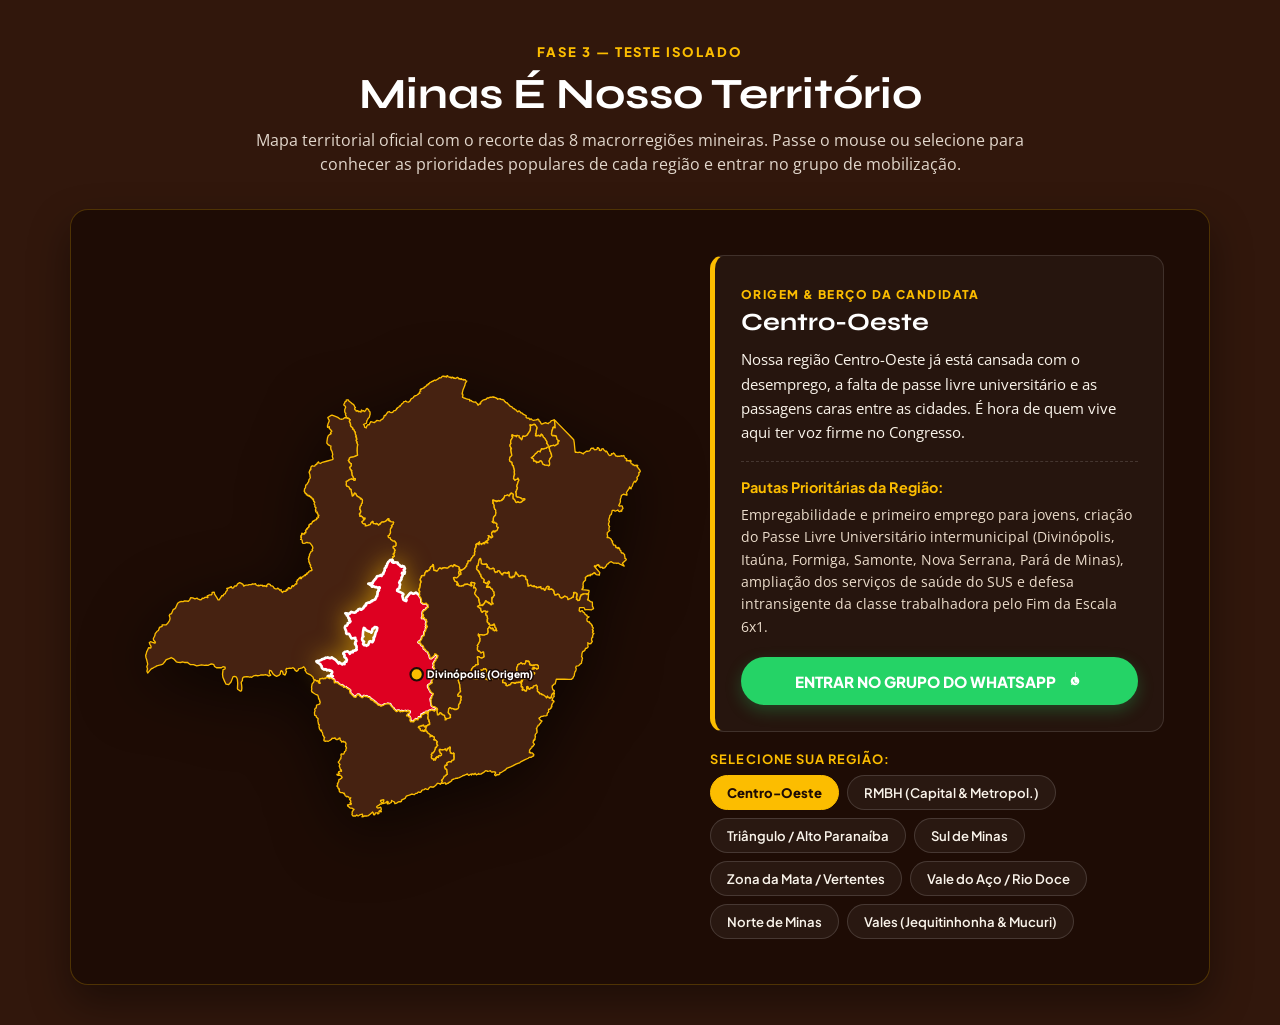
==== commit 4410f129: "feat(v3-fase-03): mapa interativo com contornos puros de macrorregiao e discurso politico regionaliz" ====
--- a/map-test.html
+++ b/map-test.html
@@ -46,7 +46,7 @@
     .test-header {
       text-align: center;
       margin-bottom: 2rem;
-      max-width: 800px;
+      max-width: 820px;
     }
 
     .test-kicker {
@@ -86,7 +86,7 @@
       box-shadow: 0 18px 40px rgba(0, 0, 0, 0.4);
     }
 
-    /* SVG MAP STYLING - Interativo, Elegante & Preciso */
+    /* SVG MAP STYLING - Recorte Puro por Macrorregião */
     .map-wrapper {
       position: relative;
       width: 100%;
@@ -98,38 +98,38 @@
       width: 100%;
       height: auto;
       display: block;
-      filter: drop-shadow(0 14px 28px rgba(0,0,0,0.55));
+      filter: drop-shadow(0 16px 32px rgba(0,0,0,0.6));
     }
 
     .map-region {
       fill: #462211;
       stroke: #FCBD00;
-      stroke-width: 0.75;
+      stroke-width: 1.5;
       stroke-linejoin: round;
       cursor: pointer;
-      transition: fill 0.25s ease, stroke 0.25s ease, filter 0.25s ease;
-    }
-
-    /* Hover State Interativo & Elegante */
+      transition: fill 0.25s ease, stroke 0.25s ease, filter 0.25s ease, transform 0.25s ease;
+    }
+
+    /* Hover Interativo Elegante */
     .map-region:hover, .map-region:focus {
       fill: var(--red-hover);
       stroke: #FFFFFF;
-      stroke-width: 1.8;
-      filter: drop-shadow(0 0 10px rgba(222, 0, 33, 0.6));
+      stroke-width: 2.5;
+      filter: drop-shadow(0 0 12px rgba(222, 0, 33, 0.8));
       outline: none;
     }
 
-    /* Active Selected Region */
+    /* Região Ativa */
     .map-region.active {
       fill: var(--red);
       stroke: #FFFFFF;
-      stroke-width: 2.2;
-      filter: drop-shadow(0 0 12px rgba(252, 189, 0, 0.5));
+      stroke-width: 3;
+      filter: drop-shadow(0 0 14px rgba(252, 189, 0, 0.6));
     }
 
     /* Região Origem (Centro-Oeste) */
     .map-region.origin-region {
-      fill: #5A2A13;
+      fill: #5C2B14;
     }
 
     .map-region.origin-region.active {
@@ -210,13 +210,13 @@
       border-top: 1px dashed rgba(255, 255, 255, 0.14);
       font-size: 0.9rem;
       color: #EBDCCB;
-      line-height: 1.5;
+      line-height: 1.55;
     }
 
     .info-pautas strong {
       color: var(--yellow);
       display: block;
-      margin-bottom: 0.3rem;
+      margin-bottom: 0.35rem;
       font-family: var(--font-ui);
     }
 
@@ -248,7 +248,7 @@
       transform: translateY(-1px);
     }
 
-    /* Chips de Seleção (Mecanismo Principal no Mobile) */
+    /* Chips de Seleção */
     .chips-section-title {
       font-size: 0.8rem;
       font-weight: 700;
@@ -317,46 +317,46 @@
   <header class="test-header">
     <span class="test-kicker">FASE 3 — TESTE ISOLADO</span>
     <h1 class="test-title">Minas É Nosso Território</h1>
-    <p class="test-desc">Mapa territorial oficial com as 8 macrorregiões mineiras. Passe o mouse ou selecione para conhecer as prioridades populares e entrar no grupo de mobilização regional.</p>
+    <p class="test-desc">Mapa territorial oficial com o recorte das 8 macrorregiões mineiras. Passe o mouse ou selecione para conhecer as prioridades populares de cada região e entrar no grupo de mobilização.</p>
   </header>
 
   <div class="map-container">
     
-    <!-- MAPA SVG VETORIAL COM AS 8 MACRORREGIÕES EXATAS -->
+    <!-- MAPA SVG VETORIAL COM RECORTE PURO POR MACRORREGIÃO -->
     <div class="map-wrapper">
       <svg class="map-svg" viewBox="0 0 600 540" fill="none" xmlns="http://www.w3.org/2000/svg" role="img" aria-label="Mapa interativo de Minas Gerais com as 8 macrorregiões">
         
         <!-- 1. NORTE -->
         <path id="reg-norte" class="map-region" data-region="norte" tabindex="0" role="button" aria-label="Região Norte de Minas"
-          d="M351.5 120.6 L352.5 122.1 L353.5 121.5 L355.2 122.0 L356.2 123.2 L356.9 123.5 L357.2 124.0 L358.4 124.9 L359.4 125.4 L360.8 127.0 L359.7 128.3 L357.8 131.9 L359.1 134.3 L360.4 135.3 L359.9 137.8 L357.3 142.0 L356.3 141.8 L355.6 142.0 L354.8 142.8 L354.1 142.9 L353.2 143.8 L352.4 144.2 L351.8 144.7 L351.7 144.9 L351.4 144.8 L350.7 145.4 L349.9 145.7 L349.2 146.7 L348.5 147.6 L347.0 148.0 L346.5 148.6 L345.8 148.5 L345.3 149.2 L345.0 149.6 L344.6 149.7 L343.5 150.1 L343.2 150.2 L342.2 148.5 L340.7 145.9 L339.3 145.8 L338.7 144.5 L337.6 143.6 L338.3 142.1 L340.2 141.0 L341.0 140.4 L342.2 140.2 L343.8 138.6 L344.4 138.4 L345.8 137.8 L346.7 136.9 L346.5 135.9 L345.8 133.4 L345.3 131.7 L346.5 130.7 L348.1 130.4 L348.2 128.0 L347.7 124.8 L347.7 123.5 L348.0 122.6 L348.8 121.3 L350.0 121.0 L351.1 120.2 Z M318.8 157.2 L318.6 159.8 L321.8 161.8 L321.6 164.6 L324.6 167.4 L326.4 169.2 L326.6 171.4 L327.0 174.2 L328.6 174.6 L330.6 178.7 L332.3 182.2 L333.0 185.3 L331.3 185.9 L329.8 189.6 L331.1 190.9 L330.4 192.9 L328.5 193.4 L326.6 194.5 L326.0 197.2 L324.8 199.4 L325.7 201.6 L324.8 206.4 L323.2 209.7 L322.7 212.3 L320.2 214.2 L320.8 216.0 L321.1 217.7 L322.2 220.7 L321.9 223.5 L317.8 225.4 L316.7 227.9 L316.8 232.1 L314.4 234.1 L312.7 236.3 L312.1 236.5 L311.6 235.9 L310.7 235.7 L309.9 236.3 L308.0 234.6 L305.5 233.2 L305.4 232.5 L304.2 231.5 L301.7 231.4 L300.1 231.7 L299.0 231.4 L299.3 230.6 L299.5 229.5 L299.6 227.7 L299.7 226.3 L300.2 225.6 L299.5 225.0 L300.8 224.5 L301.5 224.2 L301.4 223.4 L300.8 222.6 L300.1 221.8 L301.3 221.5 L301.5 220.7 L301.7 219.2 L301.8 218.5 L301.9 217.9 L302.0 217.4 L301.7 216.5 L300.7 216.0 L300.1 215.0 L300.0 213.7 L300.7 213.1 L302.5 213.0 L303.3 212.1 L303.2 210.8 L302.8 209.0 L302.1 208.1 L300.4 207.3 L299.4 206.6 L298.4 206.0 L297.7 205.4 L296.9 203.8 L296.1 203.6 L294.5 202.3 L294.8 200.7 L295.5 200.7 L296.1 199.6 L296.4 199.1 L297.3 197.6 L297.9 192.0 L298.9 190.7 L298.9 189.1 L300.3 187.6 L300.6 186.3 L300.7 185.9 L299.0 185.5 L296.0 184.9 L296.5 184.1 L295.4 183.2 L295.0 182.4 L294.5 182.5 L294.6 181.9 L297.0 181.3 L297.4 178.7 L298.5 176.7 L300.2 176.7 L300.9 174.5 L303.7 174.2 L305.8 174.6 L306.4 172.0 L307.1 170.5 L307.2 167.0 L309.5 165.6 L309.9 164.2 L310.5 161.3 L313.8 161.0 L313.1 159.9 L315.2 157.6 L317.4 154.3 L318.8 157.2 Z M413.1 44.1 L413.9 44.0 L416.0 45.0 L417.1 45.7 L418.1 45.9 L419.1 46.2 L420.9 45.9 L422.2 47.0 L423.8 46.8 L425.8 48.0 L426.8 49.6 L427.6 50.4 L428.3 50.7 L428.9 50.8 L429.3 51.0 L429.7 51.5 L430.9 53.0 L432.4 54.4 L435.0 55.4 L435.9 57.1 L436.8 57.5 L437.5 57.4 L438.1 58.5 L439.5 59.3 L439.9 59.5 L441.0 60.4 L442.6 59.8 L443.5 60.5 L445.0 61.8 L446.9 63.1 L446.0 64.7 L444.3 66.0 L443.7 66.8 L442.4 67.4 L441.2 67.1 L439.8 66.7 L438.4 68.4 L437.3 70.7 L436.3 71.3 L435.4 72.4 L434.2 73.0 L433.6 72.5 L433.6 70.6 L432.8 69.9 L431.8 68.6 L431.8 67.6 L431.3 66.4 L427.8 65.5 L428.2 64.2 L428.9 63.2 L429.2 62.6 L429.8 61.5 L429.4 60.7 L428.2 59.8 L427.8 58.0 L425.7 59.5 L424.1 60.2 L421.8 58.7 L419.3 57.2 L417.8 55.7 L416.7 55.7 L415.4 55.7 L412.1 55.3 L410.5 53.5 L409.2 52.5 L408.0 52.6 L406.4 52.3 L402.8 51.4 L400.6 52.3 L398.9 52.5 L398.7 52.1 L399.2 51.4 L398.9 50.4 L399.6 49.5 L400.6 48.5 L401.3 48.4 L401.9 48.3 L405.3 46.6 L406.7 45.6 L408.3 45.5 L409.1 44.9 L410.4 44.4 L412.3 44.5 Z M435.1 129.5 L435.5 129.9 L436.1 129.8 L436.6 130.4 L437.0 130.8 L437.4 130.7 L437.7 131.5 L437.4 133.0 L436.8 134.0 L436.6 136.9 L437.9 138.2 L439.8 137.1 L441.4 135.9 L442.0 138.5 L440.7 143.1 L441.2 145.7 L440.6 148.5 L439.7 149.9 L438.9 151.7 L439.7 154.0 L440.6 157.4 L442.0 157.9 L445.0 158.4 L446.0 159.0 L447.2 159.5 L448.3 159.4 L449.4 159.4 L448.8 160.3 L446.7 161.8 L444.2 164.3 L442.4 163.5 L440.6 163.2 L438.8 163.1 L437.9 160.5 L437.0 159.8 L436.2 159.3 L435.7 156.6 L435.9 154.1 L434.9 153.6 L434.1 153.1 L433.0 153.2 L432.6 154.2 L432.1 155.5 L431.2 156.5 L429.8 155.1 L428.2 155.6 L426.8 155.7 L426.3 157.0 L425.6 158.2 L424.5 159.3 L424.0 160.4 L423.2 160.9 L422.5 161.4 L421.2 161.6 L420.3 162.2 L419.3 161.9 L419.2 161.3 L418.8 162.0 L417.6 162.3 L417.0 162.4 L416.7 162.1 L416.2 161.6 L415.9 160.6 L415.1 160.2 L414.1 159.5 L412.9 158.7 L411.5 159.1 L410.7 159.1 L410.1 158.7 L409.2 159.8 L408.3 160.8 L407.2 160.8 L406.4 161.8 L405.7 161.9 L405.2 162.2 L404.9 163.1 L404.6 163.8 L403.5 163.7 L401.3 166.3 L399.3 167.9 L398.9 166.5 L398.1 163.4 L399.2 160.5 L400.5 158.4 L401.1 154.9 L400.8 153.4 L402.2 151.5 L401.8 149.9 L402.4 147.6 L403.4 145.8 L404.4 145.6 L406.4 146.4 L408.1 145.8 L409.1 145.6 L411.4 143.9 L412.9 144.1 L414.0 142.9 L414.6 140.9 L415.1 139.4 L415.2 138.2 L416.4 136.7 L418.4 134.5 L419.4 134.1 L420.6 132.9 L423.2 130.8 L424.9 131.0 L426.6 131.0 L429.0 130.9 L430.0 130.6 L430.9 129.7 L431.9 130.0 L432.3 130.3 L432.6 129.7 L433.0 129.9 L433.6 130.0 L434.2 129.4 L434.7 129.5 Z M306.7 54.5 L308.5 56.3 L311.7 58.7 L314.8 64.9 L320.5 69.0 L323.1 74.5 L323.8 75.6 L322.7 77.8 L321.9 79.2 L322.6 80.8 L323.1 83.7 L324.7 85.0 L326.1 86.0 L327.4 86.5 L328.1 86.8 L329.3 87.7 L330.2 88.4 L332.3 89.7 L333.0 90.3 L333.8 91.2 L334.7 91.8 L336.2 91.1 L337.7 90.0 L339.6 86.9 L340.5 84.7 L341.6 83.7 L343.0 82.1 L344.6 80.0 L346.8 80.1 L347.9 83.1 L349.7 84.6 L355.8 89.4 L354.1 86.9 L354.4 81.5 L352.6 79.0 L350.1 76.5 L349.1 79.7 L347.0 78.4 L344.6 73.9 L344.1 72.6 L344.3 70.4 L344.0 68.0 L345.3 64.9 L347.9 62.0 L348.9 62.8 L351.5 62.8 L354.5 63.0 L355.7 64.8 L356.2 66.6 L357.9 68.6 L358.8 69.2 L360.1 69.1 L360.9 69.7 L360.7 71.1 L361.3 73.8 L362.4 74.3 L363.7 74.4 L364.4 74.4 L365.3 75.2 L366.5 75.6 L367.1 74.6 L367.5 73.6 L367.2 76.7 L365.6 78.9 L364.9 81.3 L363.6 86.6 L360.9 87.1 L359.3 89.8 L357.4 91.5 L355.0 92.2 L354.1 95.8 L353.0 98.5 L349.7 100.1 L345.7 104.1 L342.3 105.9 L339.1 108.7 L336.5 108.9 L333.5 110.7 L333.4 109.8 L332.7 109.0 L332.3 108.1 L331.9 107.6 L331.2 107.3 L329.7 106.5 L329.1 105.6 L328.7 104.9 L328.1 103.8 L326.8 103.1 L326.9 102.6 L326.5 102.3 L325.6 101.6 L325.4 101.1 L324.9 100.8 L324.6 99.8 L323.4 99.3 L322.4 97.6 L322.0 96.5 L321.2 96.4 L320.3 96.1 L319.5 96.6 L318.7 97.6 L316.4 97.5 L315.1 96.3 L314.5 96.5 L313.4 95.9 L312.5 94.9 L312.2 94.6 L311.7 93.8 L311.2 93.6 L310.7 92.8 L310.6 91.2 L310.3 89.1 L309.9 88.1 L309.7 85.6 L308.9 85.0 L307.9 84.7 L306.5 83.5 L305.3 83.5 L304.7 84.3 L303.7 83.3 L301.9 82.4 L301.3 82.5 L300.6 81.2 L299.4 79.1 L299.3 76.8 L300.6 74.4 L301.6 72.5 L299.1 70.8 L297.0 67.0 L295.3 66.2 L294.6 65.7 L293.5 66.1 L291.9 65.9 L292.1 63.9 L292.8 63.2 L293.1 62.6 L294.6 60.9 L295.8 60.6 L297.6 61.0 L299.8 61.5 L300.0 60.6 L301.1 59.5 L303.5 58.2 L304.0 57.3 L304.8 57.1 L304.9 56.3 L306.7 55.6 Z M346.4 213.8 L348.5 214.5 L350.3 214.3 L351.3 216.1 L352.9 217.7 L353.9 219.1 L356.9 219.9 L358.3 221.5 L358.8 223.1 L358.0 224.6 L358.0 225.4 L358.1 226.2 L357.4 227.0 L357.5 230.0 L357.2 231.8 L354.0 232.5 L353.0 235.7 L352.2 238.3 L351.4 241.1 L349.0 241.3 L347.8 240.4 L346.0 237.3 L346.0 235.3 L345.0 233.7 L344.6 235.1 L344.8 235.3 L344.0 236.4 L342.0 237.2 L341.9 239.3 L341.4 240.1 L340.3 240.2 L339.3 241.1 L339.3 241.8 L338.7 241.6 L337.2 241.8 L336.3 243.3 L335.0 245.5 L332.4 244.3 L331.2 244.1 L330.2 244.3 L328.8 242.3 L328.2 242.5 L325.7 241.4 L325.0 241.9 L324.1 241.3 L323.4 240.9 L322.4 240.2 L321.6 239.6 L321.6 238.5 L320.8 236.7 L320.4 236.2 L319.8 236.0 L318.8 235.0 L318.1 234.9 L317.4 234.2 L316.6 232.8 L317.1 228.9 L316.4 226.2 L321.2 224.4 L322.3 222.1 L322.8 221.1 L324.0 220.7 L325.6 221.5 L327.5 222.0 L329.0 222.5 L330.2 221.3 L331.9 222.3 L333.4 222.2 L335.5 223.2 L335.6 219.9 L337.8 219.1 L338.9 219.1 L340.1 220.0 L342.0 224.3 L343.8 219.6 L344.6 217.3 L344.4 215.1 L346.4 213.8 Z M427.6 81.7 L430.1 82.5 L431.3 83.0 L432.3 83.5 L433.0 84.6 L434.5 85.8 L434.8 87.2 L435.0 88.6 L435.4 90.2 L434.1 91.7 L433.5 92.9 L433.5 95.0 L433.7 96.7 L432.4 98.1 L431.9 98.6 L432.0 97.0 L431.2 96.0 L430.0 94.9 L428.6 94.3 L427.7 93.4 L426.8 91.5 L425.4 90.4 L425.3 89.5 L423.8 89.2 L423.2 88.0 L421.7 87.2 L420.7 87.1 L421.1 85.0 L423.0 85.5 L423.9 85.8 L425.6 86.7 L425.3 84.2 L424.9 83.1 L426.8 82.5 L427.3 81.6 Z M374.7 127.4 L376.9 127.5 L378.2 128.1 L379.2 127.8 L380.2 127.9 L381.4 127.0 L382.6 126.7 L384.1 126.8 L384.0 127.1 L383.5 128.8 L384.2 129.9 L384.1 131.4 L384.0 132.1 L383.3 134.4 L383.0 135.0 L383.1 136.2 L382.9 136.8 L383.4 138.1 L382.8 138.8 L383.4 140.9 L383.3 142.2 L384.5 144.2 L385.2 144.8 L385.3 145.2 L385.3 146.7 L385.7 148.3 L385.5 149.1 L385.5 149.9 L384.7 150.7 L385.0 151.5 L385.1 152.8 L385.4 153.3 L385.6 153.8 L385.1 155.0 L385.7 156.1 L386.0 157.1 L386.6 158.1 L387.0 159.1 L387.0 161.2 L387.4 161.5 L387.7 162.0 L388.1 162.6 L389.3 163.6 L388.9 164.3 L388.0 165.0 L387.7 166.4 L387.8 167.0 L388.7 167.6 L388.5 168.1 L388.1 168.7 L387.8 169.6 L387.8 170.2 L387.5 170.7 L386.9 171.5 L387.1 172.7 L385.4 173.9 L384.6 173.4 L383.4 173.1 L380.5 173.4 L379.0 174.6 L379.7 175.8 L378.1 176.5 L376.7 177.2 L375.6 178.0 L374.9 178.9 L373.7 180.9 L372.0 182.0 L371.4 183.1 L371.6 185.8 L369.4 186.7 L367.3 187.7 L366.6 186.3 L365.6 185.7 L364.1 184.9 L363.6 184.8 L362.8 184.4 L363.2 182.9 L363.7 182.1 L365.1 181.1 L364.8 178.8 L365.7 175.9 L365.9 173.3 L366.6 172.1 L366.0 169.3 L367.1 168.7 L369.1 167.5 L367.1 164.6 L366.2 164.5 L365.3 163.6 L367.3 158.7 L367.4 156.5 L369.4 157.2 L370.7 156.5 L372.3 153.3 L374.0 151.5 L374.0 150.1 L373.2 148.1 L371.8 147.3 L370.0 149.2 L368.0 149.6 L367.0 148.4 L365.9 147.8 L363.8 145.9 L362.3 144.7 L362.5 143.8 L365.2 142.0 L365.7 143.1 L367.5 143.5 L370.7 146.1 L370.1 144.2 L369.7 142.2 L370.1 139.0 L373.3 134.8 L373.0 132.5 L373.1 131.1 L374.7 127.4 Z M447.9 63.8 L450.6 66.2 L451.6 67.9 L454.2 68.6 L456.2 68.7 L458.5 70.9 L459.5 71.7 L459.3 73.0 L459.1 75.3 L455.9 75.7 L455.6 76.9 L455.2 79.9 L453.8 84.5 L450.9 88.2 L449.2 88.8 L447.7 88.8 L446.6 87.6 L446.8 84.8 L446.6 83.8 L446.1 82.3 L444.8 79.0 L442.7 78.1 L442.1 76.1 L440.9 74.7 L439.8 73.6 L440.3 68.9 L440.1 66.3 L441.2 67.1 L442.4 67.4 L443.7 66.8 L444.3 66.0 L446.0 64.7 L446.9 63.1 Z M410.6 108.1 L409.4 111.0 L408.7 111.9 L407.8 111.0 L407.4 110.0 L406.8 109.1 L407.4 107.0 L408.0 106.0 L407.4 105.0 L407.7 103.8 L407.6 102.6 L408.0 101.2 L408.8 100.0 L409.2 100.0 L409.1 101.0 L410.7 103.9 L410.9 104.4 L411.0 107.5 Z M331.8 191.9 L333.7 194.9 L333.2 197.1 L332.9 199.9 L333.4 202.0 L334.9 203.1 L333.9 205.9 L332.0 207.0 L330.2 207.8 L330.9 210.7 L329.7 211.2 L326.3 211.0 L325.1 210.8 L324.6 210.5 L323.6 209.7 L323.2 209.2 L324.9 204.4 L325.6 200.9 L324.8 198.8 L326.0 196.4 L328.0 194.7 L328.8 193.3 L330.3 191.6 L331.8 191.9 Z M320.8 96.0 L321.9 96.7 L322.4 97.1 L323.5 98.0 L324.2 99.8 L324.7 100.2 L325.0 101.1 L325.6 101.2 L326.2 102.3 L326.8 102.4 L327.0 102.9 L327.3 103.6 L328.6 104.2 L328.9 105.6 L329.2 105.7 L330.8 106.9 L331.5 107.6 L332.0 107.9 L332.7 108.6 L333.2 109.9 L333.5 110.4 L335.7 109.3 L338.5 108.7 L339.9 111.6 L341.1 111.8 L342.3 112.8 L343.3 113.7 L344.9 115.5 L345.6 115.9 L345.8 114.4 L344.4 112.0 L345.6 109.2 L348.3 109.2 L348.2 110.5 L348.5 110.9 L349.2 111.6 L349.6 112.2 L350.4 113.2 L351.2 113.3 L351.9 115.0 L351.6 115.9 L351.8 118.1 L350.8 119.2 L350.6 120.7 L350.1 121.2 L348.4 122.2 L347.9 122.9 L347.5 123.7 L345.6 125.8 L343.5 126.4 L342.2 127.5 L340.4 128.8 L339.9 129.5 L339.3 126.3 L338.9 125.9 L336.7 128.7 L334.8 130.8 L333.0 130.3 L330.9 130.0 L329.6 129.0 L327.6 129.8 L324.0 130.9 L322.4 130.9 L321.1 130.1 L318.6 129.8 L319.4 125.1 L320.2 120.9 L318.8 121.1 L318.5 121.0 L317.7 120.1 L317.5 119.4 L316.9 118.4 L315.8 118.7 L316.3 118.4 L315.9 117.3 L315.7 116.9 L315.4 115.9 L314.8 114.9 L314.3 114.7 L313.6 114.0 L313.0 113.7 L312.2 113.0 L310.9 112.1 L310.7 110.4 L310.1 107.9 L309.8 106.9 L310.9 105.5 L311.8 104.7 L316.5 100.2 L317.5 98.4 L318.9 97.1 L320.0 96.5 L320.6 96.5 Z M362.0 157.9 L361.7 159.6 L361.6 160.4 L362.4 161.8 L364.1 163.5 L365.1 163.7 L365.9 164.3 L366.4 164.5 L367.4 165.8 L368.0 168.7 L366.1 168.9 L364.9 171.4 L363.4 173.8 L363.1 170.7 L362.0 171.6 L360.3 173.8 L358.6 175.1 L357.0 175.4 L356.0 176.1 L354.4 177.3 L353.9 178.4 L352.4 180.4 L351.1 182.1 L351.0 182.4 L350.2 183.2 L349.6 183.2 L347.4 183.1 L346.3 183.1 L345.4 183.4 L343.9 183.6 L344.2 181.8 L346.0 180.9 L347.7 178.0 L346.9 175.9 L344.4 170.8 L346.8 170.3 L347.3 170.2 L348.5 170.2 L352.0 168.3 L353.3 167.6 L354.8 166.7 L356.4 166.5 L357.9 165.4 L357.6 163.6 L356.8 162.0 L357.8 159.8 L358.9 159.5 L361.2 158.5 L362.0 157.9 Z M465.1 69.8 L465.7 71.5 L467.4 73.7 L468.2 74.9 L471.2 73.7 L473.3 73.8 L475.8 74.1 L477.0 73.4 L478.1 72.6 L480.3 70.8 L482.3 69.9 L483.5 72.0 L483.5 76.5 L483.8 78.4 L482.9 78.8 L480.9 78.6 L480.1 83.4 L479.4 86.1 L480.9 87.9 L484.8 88.3 L485.7 89.7 L485.9 92.0 L487.2 93.0 L487.9 93.8 L488.4 94.2 L487.1 94.2 L487.4 95.8 L486.2 97.4 L484.6 98.0 L483.0 99.5 L482.0 99.1 L480.4 99.1 L479.4 98.9 L478.8 99.6 L477.7 99.9 L477.5 100.4 L476.0 100.1 L475.5 98.9 L474.5 97.5 L474.2 95.5 L473.1 93.5 L472.0 91.2 L471.1 89.9 L469.1 87.2 L467.6 87.9 L466.2 88.4 L464.4 87.5 L461.8 88.3 L461.6 86.8 L461.4 85.6 L461.7 83.6 L461.9 83.0 L462.0 80.4 L462.8 78.9 L462.3 76.6 L460.6 75.1 L459.1 74.6 L459.2 72.7 L459.5 71.3 L461.8 70.1 L463.1 70.1 L464.1 69.1 Z M476.6 99.8 L477.3 100.6 L476.9 102.2 L477.4 104.8 L478.5 106.7 L478.8 108.4 L479.7 111.5 L478.2 113.8 L476.9 116.2 L477.5 117.9 L477.4 120.2 L477.1 122.7 L475.7 121.5 L471.4 120.8 L469.4 120.1 L468.6 117.2 L466.5 116.5 L465.6 117.8 L463.6 118.0 L462.7 118.4 L462.1 117.1 L460.8 116.5 L459.9 116.5 L458.9 116.3 L459.2 115.3 L457.8 113.4 L456.4 112.6 L457.4 111.8 L459.1 110.8 L459.8 109.4 L461.2 108.1 L463.0 107.1 L465.9 105.5 L467.3 103.4 L470.1 102.9 L473.5 101.7 L475.3 100.9 L476.0 100.1 Z M318.1 234.9 L318.8 235.0 L319.8 236.0 L320.4 236.2 L320.8 236.7 L321.6 238.5 L321.6 239.6 L322.4 240.2 L323.4 240.9 L324.1 241.3 L325.0 241.9 L325.7 241.4 L328.2 242.5 L328.8 242.3 L330.2 244.3 L331.2 244.1 L332.4 244.3 L335.0 245.5 L336.0 245.4 L334.8 246.6 L332.4 246.4 L331.8 249.1 L331.2 251.7 L332.0 254.2 L331.1 256.4 L330.7 259.4 L329.9 261.4 L329.3 263.1 L330.2 265.1 L330.0 266.9 L329.4 268.0 L328.1 267.1 L327.1 266.4 L326.1 265.8 L324.5 266.4 L322.9 266.7 L321.9 266.4 L321.6 266.5 L320.4 265.7 L319.2 266.5 L318.7 267.0 L318.0 267.4 L317.0 268.8 L314.9 270.9 L315.0 272.9 L315.2 274.8 L313.2 274.6 L311.8 272.4 L310.5 269.4 L311.6 266.9 L307.7 264.8 L304.6 262.8 L305.7 261.4 L307.6 259.8 L308.1 256.4 L307.3 253.4 L309.6 250.4 L309.9 247.7 L311.2 245.2 L310.4 244.6 L310.6 243.1 L312.7 244.1 L313.2 243.4 L312.4 240.6 L312.9 239.3 L313.5 237.2 L312.7 236.3 L314.4 234.1 L317.0 233.4 L317.6 234.4 Z M332.3 182.2 L333.4 183.1 L333.3 182.5 L333.8 182.3 L334.0 183.2 L334.7 185.6 L335.4 185.0 L335.7 183.7 L337.1 184.3 L337.5 186.7 L338.3 186.2 L338.8 187.6 L339.4 188.5 L339.8 188.1 L340.1 188.9 L338.6 189.8 L338.7 191.4 L339.1 193.2 L339.4 195.0 L340.8 196.3 L341.9 198.1 L341.5 200.4 L342.5 201.6 L343.8 200.6 L344.4 200.8 L344.9 202.2 L346.0 202.8 L347.5 204.0 L348.6 205.1 L350.9 206.4 L350.1 209.5 L349.6 211.8 L349.1 214.4 L347.1 214.0 L345.1 214.6 L344.6 217.0 L343.8 219.4 L342.8 223.4 L340.1 221.1 L339.2 218.8 L337.8 218.9 L336.7 219.6 L335.3 222.1 L334.9 222.8 L332.2 222.2 L330.7 222.2 L328.7 222.2 L328.3 222.2 L326.6 221.3 L324.2 220.5 L323.1 220.9 L322.2 220.7 L321.1 217.7 L320.8 216.0 L320.2 214.2 L322.7 212.3 L323.2 209.7 L323.4 209.5 L324.3 210.5 L325.0 210.6 L325.8 211.2 L329.1 210.9 L330.3 210.7 L330.5 209.4 L331.4 207.8 L333.3 206.4 L335.4 205.6 L333.7 202.5 L333.4 200.2 L332.8 198.1 L334.1 195.4 L331.6 193.6 L331.2 190.9 L329.8 190.0 L330.7 187.8 L333.0 185.5 L332.4 183.1 Z M271.8 84.9 L274.2 86.3 L275.9 86.4 L276.5 87.9 L277.6 88.6 L279.9 88.7 L283.3 85.8 L285.3 89.0 L287.1 88.8 L291.0 89.1 L292.8 90.6 L293.0 91.8 L293.1 92.5 L293.6 92.9 L293.0 94.3 L292.9 95.6 L293.8 97.2 L293.4 99.2 L293.6 100.3 L293.9 101.6 L294.3 102.4 L294.3 102.7 L295.0 103.1 L294.4 103.9 L293.4 104.8 L293.0 106.2 L292.3 106.4 L291.9 107.0 L291.5 107.4 L291.3 108.1 L290.7 108.8 L289.9 109.2 L289.1 110.3 L288.9 111.0 L287.7 112.1 L286.4 114.3 L285.9 116.0 L284.8 117.0 L283.7 119.9 L283.1 121.5 L282.5 122.9 L282.2 124.7 L281.5 126.1 L281.1 126.1 L279.5 127.3 L278.2 127.7 L277.2 127.9 L277.7 127.2 L277.4 126.4 L277.1 126.6 L276.1 127.0 L275.5 126.6 L275.4 126.4 L275.3 125.4 L276.0 125.2 L275.2 124.0 L274.0 123.3 L273.5 123.0 L272.8 123.1 L272.4 123.0 L272.4 123.4 L271.8 124.2 L270.3 124.7 L270.5 126.3 L269.4 130.0 L268.6 131.4 L268.6 133.3 L268.0 133.9 L266.6 135.2 L265.0 135.2 L261.3 134.9 L259.7 134.7 L259.2 134.2 L257.8 131.7 L258.5 130.5 L260.8 129.2 L261.3 127.7 L261.4 126.6 L262.0 124.7 L263.2 123.4 L262.3 122.7 L260.3 120.8 L258.2 120.0 L255.6 119.4 L254.0 118.5 L251.6 115.7 L250.7 113.2 L254.8 112.1 L257.7 110.8 L259.1 105.8 L259.4 102.4 L259.8 98.1 L259.3 97.0 L259.0 96.4 L259.0 94.3 L257.9 93.4 L258.4 92.6 L258.9 92.2 L258.4 91.5 L258.4 90.7 L258.6 89.5 L258.0 89.3 L257.8 88.8 L258.1 87.9 L259.3 87.3 L260.9 87.9 L262.0 88.6 L262.2 89.4 L262.9 88.6 L262.7 87.6 L264.7 87.8 L266.9 87.2 L269.4 88.2 L271.0 87.1 Z M388.5 173.4 L388.5 174.0 L388.7 174.7 L387.7 176.1 L387.4 179.6 L387.2 180.6 L387.2 182.4 L387.0 183.4 L388.0 185.3 L388.8 187.3 L390.5 189.4 L391.8 189.7 L394.2 190.5 L395.4 189.8 L397.4 190.2 L398.3 189.4 L399.4 189.1 L400.2 189.0 L400.9 188.9 L403.0 188.2 L404.7 188.0 L406.8 187.3 L408.6 186.8 L409.4 187.1 L411.7 186.3 L412.7 185.6 L414.0 186.6 L414.9 186.2 L415.6 186.7 L417.0 187.1 L417.8 188.5 L417.2 190.4 L418.4 191.7 L419.2 192.1 L418.5 193.3 L417.5 195.1 L416.1 195.9 L415.2 196.9 L414.7 196.9 L414.4 196.6 L413.1 196.1 L412.9 197.4 L411.8 197.5 L411.3 199.1 L412.6 201.2 L412.2 202.4 L411.1 202.7 L410.9 204.0 L409.4 202.2 L407.1 200.5 L406.5 200.4 L405.8 198.7 L405.7 198.0 L404.4 196.9 L403.3 196.1 L402.3 195.5 L402.4 194.9 L400.8 195.2 L399.6 195.0 L397.7 194.5 L395.1 193.0 L394.1 194.6 L392.5 194.2 L391.0 193.8 L388.1 191.5 L386.6 192.0 L384.8 192.9 L384.5 194.1 L383.3 193.5 L382.1 194.6 L382.4 196.3 L382.0 198.6 L384.7 200.6 L386.2 201.3 L386.6 203.4 L384.9 206.5 L385.5 208.4 L383.6 210.7 L384.0 213.7 L384.3 215.7 L384.4 219.8 L384.4 220.7 L384.1 222.2 L384.8 223.5 L384.1 224.5 L384.5 225.7 L383.9 227.0 L384.4 228.5 L384.8 230.2 L384.8 232.3 L383.4 230.7 L382.3 229.9 L381.6 228.3 L380.5 227.1 L379.8 224.5 L379.3 223.4 L378.0 222.1 L378.0 220.8 L378.2 220.1 L378.2 218.6 L378.0 217.2 L378.0 215.7 L378.0 214.8 L377.4 214.1 L377.2 213.1 L376.6 212.2 L375.7 211.7 L374.8 211.2 L373.5 209.6 L372.3 209.3 L372.3 208.0 L371.0 207.1 L370.9 206.4 L369.9 205.5 L370.2 204.9 L370.8 203.3 L371.5 202.0 L371.8 199.7 L373.2 200.5 L374.6 202.0 L376.3 201.0 L377.6 200.3 L378.6 199.5 L380.1 197.3 L380.4 194.8 L378.8 194.8 L378.8 192.8 L376.9 192.1 L376.0 191.2 L374.9 191.6 L373.5 191.7 L372.7 190.5 L371.6 190.2 L370.2 189.2 L369.5 188.4 L367.0 188.3 L368.9 187.2 L371.3 186.3 L371.6 184.4 L371.8 182.3 L373.3 181.6 L374.8 179.5 L375.2 178.7 L376.2 177.6 L378.3 177.0 L379.4 176.2 L379.0 174.9 L380.1 173.4 L382.4 173.4 L383.6 172.7 L385.0 173.7 L386.8 173.0 L387.2 172.1 L387.3 170.9 L388.1 171.8 L388.5 172.5 L388.7 173.3 Z M252.7 136.7 L255.4 137.4 L257.3 139.6 L258.6 140.3 L262.4 141.1 L263.3 142.6 L265.1 143.4 L267.4 142.8 L269.5 144.4 L271.9 143.6 L274.0 144.3 L274.6 146.6 L275.7 149.1 L276.7 150.8 L276.7 152.4 L276.0 152.7 L275.8 152.9 L274.9 153.5 L274.4 154.9 L274.3 155.3 L273.8 155.8 L273.4 157.2 L272.5 157.3 L271.9 157.7 L272.3 158.6 L272.8 161.8 L272.0 162.6 L270.3 162.5 L269.4 162.8 L267.7 162.0 L268.0 162.7 L268.1 164.1 L267.6 165.1 L266.6 165.7 L265.0 166.7 L264.3 166.1 L265.2 163.7 L264.7 162.1 L263.9 159.1 L262.8 159.2 L261.3 157.5 L258.2 155.0 L256.6 153.0 L254.8 156.0 L252.9 151.5 L252.0 148.5 L250.8 147.2 L248.9 145.3 L246.9 143.6 L247.4 141.0 L247.0 139.7 L249.1 138.5 L252.7 136.7 Z M335.2 33.2 L335.6 34.1 L335.0 37.6 L335.6 40.9 L338.4 42.6 L335.0 45.5 L332.9 46.9 L332.1 48.6 L331.5 49.6 L330.6 50.8 L331.9 52.8 L333.7 53.4 L335.3 53.2 L337.7 54.7 L338.6 56.7 L337.5 58.4 L336.9 59.0 L335.9 62.0 L339.3 68.1 L340.8 68.5 L340.8 71.5 L338.5 74.9 L338.2 76.8 L338.9 79.3 L340.7 80.7 L340.5 84.7 L340.2 85.4 L338.0 89.4 L336.5 90.7 L335.5 91.5 L333.9 91.6 L333.7 90.5 L332.6 90.1 L330.5 88.9 L329.8 88.0 L328.5 87.0 L327.9 86.6 L326.1 86.0 L325.1 85.4 L323.7 84.3 L323.0 82.0 L321.4 79.9 L322.7 78.5 L323.7 75.9 L323.6 74.8 L321.0 70.8 L318.2 68.1 L313.0 62.4 L308.9 56.6 L307.4 54.3 L308.1 54.1 L308.9 53.3 L309.6 52.0 L311.0 51.2 L311.7 50.1 L313.1 49.3 L314.0 48.9 L314.7 49.2 L316.3 49.5 L319.5 48.3 L320.3 46.6 L322.8 45.0 L323.5 44.4 L323.6 43.6 L324.9 43.3 L325.3 42.5 L326.7 42.0 L327.8 41.4 L328.8 40.7 L329.1 40.5 L330.1 39.8 L330.2 39.7 L329.9 39.2 L330.3 38.7 L331.0 37.8 L330.9 37.4 L331.4 36.4 L330.8 35.6 L332.1 35.2 L332.4 35.2 L333.2 34.7 L334.5 34.1 L335.1 33.7 Z M272.9 161.4 L274.3 161.8 L275.0 162.4 L276.5 162.4 L277.9 162.1 L278.1 162.9 L278.3 163.7 L279.7 168.5 L282.5 169.5 L283.7 169.6 L284.0 171.1 L285.2 171.3 L285.6 172.7 L286.9 173.4 L288.5 172.3 L290.6 172.3 L292.8 172.5 L293.6 174.3 L294.2 175.3 L295.3 175.7 L296.0 175.5 L296.8 176.3 L297.4 178.7 L297.0 181.3 L294.6 181.9 L292.8 183.4 L289.1 185.8 L286.9 185.9 L285.8 187.9 L284.7 188.9 L283.2 188.8 L280.9 187.3 L279.3 187.5 L277.6 187.2 L277.2 184.9 L276.0 186.4 L274.1 188.6 L270.6 190.3 L268.5 190.1 L268.9 188.7 L266.9 187.9 L265.1 187.0 L265.7 184.6 L266.1 184.0 L266.5 183.6 L267.9 182.6 L268.2 181.3 L266.1 181.6 L264.9 179.8 L263.4 179.5 L262.2 177.1 L262.1 176.5 L263.0 175.3 L263.5 174.2 L263.3 173.1 L262.9 171.9 L262.2 171.1 L262.6 169.9 L262.7 168.0 L263.7 166.8 L265.0 166.7 L266.6 165.7 L267.6 165.1 L268.1 164.1 L268.0 162.7 L267.7 162.0 L269.4 162.8 L270.3 162.5 L272.0 162.6 L272.8 161.8 Z M375.5 211.5 L376.6 211.9 L376.7 212.6 L377.5 213.7 L377.9 214.6 L378.2 215.8 L378.3 217.2 L377.8 218.2 L377.9 219.6 L377.8 220.5 L378.0 221.5 L379.2 222.9 L379.2 224.1 L380.5 225.6 L381.3 227.9 L382.0 229.6 L382.6 230.5 L384.5 232.4 L384.0 233.5 L383.4 235.3 L383.3 235.8 L381.9 237.2 L379.7 238.8 L379.2 239.2 L378.5 240.3 L376.5 240.0 L375.8 241.2 L376.8 242.5 L376.8 244.8 L375.8 245.3 L374.2 243.4 L374.3 241.9 L375.2 241.3 L375.4 237.7 L374.2 236.2 L369.9 234.4 L369.4 234.3 L368.8 235.7 L367.8 236.3 L366.2 236.0 L365.8 235.4 L365.0 235.7 L364.0 236.2 L363.2 236.8 L362.4 237.5 L361.6 238.1 L358.0 237.2 L355.3 238.0 L354.5 238.4 L352.4 237.9 L353.1 233.2 L355.0 231.8 L357.6 231.5 L357.5 228.9 L357.6 226.6 L357.5 225.8 L359.9 226.3 L361.4 225.9 L363.2 225.2 L363.9 225.9 L365.2 226.3 L366.9 227.0 L367.4 229.1 L369.0 227.1 L371.5 222.0 L372.8 220.7 L373.0 219.0 L372.9 216.9 L373.7 215.1 L373.7 214.4 L374.2 213.2 L374.0 212.1 L374.4 211.3 L375.5 211.5 Z M337.4 143.6 L339.0 144.8 L339.9 145.8 L341.2 147.9 L342.6 148.7 L343.3 150.8 L342.6 151.0 L342.3 151.7 L341.5 151.6 L340.5 151.9 L339.8 151.7 L339.1 152.3 L338.8 153.0 L337.8 153.6 L336.9 154.2 L336.0 155.2 L335.2 155.8 L334.2 156.8 L333.9 157.7 L332.7 158.3 L332.0 159.0 L332.1 158.5 L331.5 157.6 L331.2 156.7 L332.7 152.2 L330.8 153.7 L329.7 155.0 L329.3 155.2 L328.8 155.7 L328.3 156.4 L327.7 156.3 L326.8 156.3 L326.0 155.6 L325.5 154.6 L324.3 153.5 L324.1 153.1 L325.1 152.9 L325.6 152.5 L326.1 152.1 L327.5 151.3 L328.0 150.7 L328.9 150.1 L329.9 149.3 L330.3 148.7 L331.4 148.3 L332.0 147.9 L332.0 147.4 L332.2 147.2 L332.7 147.1 L333.2 146.7 L333.8 146.5 L334.1 146.1 L335.3 145.2 L336.1 144.7 L337.1 143.7 Z M390.3 109.2 L392.0 109.6 L391.0 110.4 L391.9 111.2 L391.7 112.3 L392.9 114.1 L393.4 115.2 L394.0 116.0 L394.9 116.9 L395.5 118.4 L395.0 119.0 L394.8 120.4 L394.5 121.5 L395.4 122.1 L395.8 122.8 L395.6 123.3 L395.4 124.0 L395.6 125.1 L396.3 126.7 L396.2 128.1 L395.8 128.6 L395.8 129.8 L388.9 138.8 L388.8 145.0 L387.9 145.6 L385.3 145.0 L384.4 144.2 L384.0 143.4 L383.4 141.3 L383.4 139.9 L383.4 138.5 L383.6 137.2 L383.0 136.6 L382.8 135.2 L383.7 134.8 L383.9 133.0 L384.1 131.6 L384.3 130.1 L383.4 128.9 L383.8 128.2 L384.4 126.8 L384.7 125.9 L386.0 125.5 L386.7 124.8 L387.6 123.1 L387.7 122.1 L388.3 121.0 L389.3 120.7 L389.5 120.0 L389.9 119.5 L390.1 119.0 L390.3 117.7 L390.9 117.2 L390.3 115.2 L391.1 115.0 L390.7 114.4 L390.6 113.6 L389.5 112.9 L390.5 112.0 L391.0 112.1 L390.3 110.2 L390.0 109.2 Z M413.4 78.1 L413.8 78.7 L414.6 79.2 L415.2 79.4 L416.7 79.8 L417.4 79.8 L418.3 80.6 L418.5 80.9 L419.3 81.7 L420.2 82.6 L421.6 83.2 L423.0 82.5 L423.8 82.8 L425.3 84.2 L425.6 86.7 L423.9 85.8 L423.0 85.5 L421.1 85.0 L420.7 87.1 L419.5 87.4 L418.8 90.0 L417.8 89.2 L417.3 88.6 L416.6 87.1 L416.1 86.4 L415.1 85.5 L414.3 84.5 L413.3 83.2 L412.3 82.6 L412.3 81.7 L412.3 80.1 L411.0 79.0 L411.1 78.7 L411.6 78.1 L413.1 78.1 Z M291.5 65.3 L293.2 66.2 L293.9 65.7 L295.1 66.1 L296.1 66.6 L298.7 70.1 L301.2 72.0 L300.6 73.5 L299.3 76.4 L299.1 78.2 L300.1 80.4 L300.8 82.4 L301.5 82.6 L303.4 83.0 L304.4 83.8 L305.0 84.2 L305.7 83.8 L307.1 84.3 L308.7 84.6 L309.3 85.3 L310.0 87.3 L310.2 88.9 L310.8 90.9 L310.8 92.2 L311.0 93.6 L311.7 93.6 L311.9 94.3 L312.6 94.5 L313.1 95.7 L314.0 96.0 L314.8 96.3 L315.6 96.7 L317.9 98.0 L316.9 99.2 L312.3 104.0 L311.1 105.4 L310.1 106.7 L309.8 107.6 L310.3 109.7 L310.8 111.0 L310.9 112.8 L310.5 113.3 L309.7 113.6 L309.2 114.4 L308.5 114.9 L307.6 115.4 L306.7 115.5 L305.8 115.0 L305.0 115.5 L303.6 115.3 L303.0 114.2 L302.3 113.4 L301.4 112.2 L300.3 111.5 L299.5 109.3 L297.3 109.2 L296.1 107.6 L293.6 105.9 L293.4 104.8 L294.4 103.9 L295.0 103.1 L294.3 102.7 L294.3 102.4 L293.9 101.6 L293.6 100.3 L293.4 99.2 L293.8 97.2 L292.9 95.6 L293.0 94.3 L293.6 92.9 L293.1 92.5 L293.0 91.8 L292.8 90.6 L291.0 89.1 L287.1 88.8 L285.3 89.0 L283.3 85.8 L285.4 83.8 L286.9 83.4 L288.8 82.0 L290.4 79.9 L292.2 77.5 L292.8 75.4 L290.7 77.3 L289.3 77.7 L288.2 77.8 L286.6 78.1 L284.8 76.2 L284.5 75.1 L284.9 73.1 L285.2 72.7 L285.6 71.1 L286.5 70.6 L286.6 69.7 L287.0 69.5 L287.9 69.3 L288.6 69.0 L289.8 66.9 L290.2 65.5 L290.4 65.1 L291.7 64.9 Z M365.9 173.3 L365.7 175.9 L364.8 178.8 L365.1 181.1 L363.7 182.1 L363.2 182.9 L362.8 184.4 L363.6 184.8 L364.1 184.9 L365.6 185.7 L366.6 186.3 L367.3 187.7 L366.1 188.8 L364.4 190.1 L364.0 191.3 L362.7 192.2 L362.2 194.5 L361.7 195.6 L361.9 194.9 L360.6 194.9 L359.7 193.6 L359.3 194.7 L358.9 194.8 L357.9 195.3 L357.2 196.3 L356.5 194.8 L356.3 193.8 L356.4 192.6 L356.4 192.2 L357.3 191.3 L357.3 190.9 L358.0 190.3 L358.9 189.0 L358.4 187.7 L356.7 187.3 L356.4 185.9 L355.6 182.5 L357.6 180.6 L358.8 179.0 L357.4 177.1 L356.2 175.8 L357.7 175.2 L359.2 174.4 L360.6 172.5 L362.4 171.4 L362.8 173.7 L363.7 173.5 L364.8 169.6 L366.0 169.3 L366.6 172.1 L365.9 173.3 Z M340.8 42.3 L343.0 44.8 L345.5 45.9 L346.8 47.6 L347.2 50.0 L346.5 50.9 L345.3 53.1 L346.6 55.3 L347.0 57.4 L347.9 62.0 L345.3 64.9 L344.0 68.0 L344.3 70.4 L344.1 72.6 L344.6 73.9 L347.0 78.4 L349.1 79.7 L350.1 76.5 L352.6 79.0 L354.4 81.5 L354.1 86.9 L355.8 89.4 L349.7 84.6 L347.9 83.1 L346.8 80.1 L344.6 80.0 L343.0 82.1 L341.6 83.7 L340.7 80.7 L338.9 79.3 L338.2 76.8 L338.5 74.9 L340.8 71.5 L340.8 68.5 L339.3 68.1 L335.9 62.0 L336.9 59.0 L337.5 58.4 L338.6 56.7 L337.7 54.7 L335.3 53.2 L333.7 53.4 L331.9 52.8 L330.6 50.8 L331.5 49.6 L332.1 48.6 L332.9 46.9 L335.0 45.5 L338.4 42.6 L340.7 42.5 Z M355.6 141.8 L356.5 141.9 L357.4 142.3 L357.6 143.5 L358.4 144.2 L359.5 144.1 L360.3 144.4 L361.5 143.9 L362.2 144.3 L363.5 145.9 L365.4 146.9 L366.1 148.1 L367.5 148.5 L369.6 149.7 L371.2 147.8 L372.8 147.8 L373.8 149.9 L374.2 150.6 L373.5 152.3 L371.6 155.6 L370.0 157.3 L367.4 156.5 L367.1 158.2 L366.2 160.9 L364.6 163.2 L364.1 163.2 L361.8 161.4 L361.7 160.0 L362.1 159.2 L361.9 158.0 L359.9 159.8 L358.6 159.7 L357.6 160.7 L357.2 162.1 L357.5 164.3 L357.8 166.0 L356.1 167.0 L354.7 166.9 L352.6 167.8 L351.2 169.6 L348.1 170.2 L347.1 170.5 L346.1 170.5 L344.3 171.1 L343.9 171.2 L343.6 171.7 L343.1 171.6 L342.7 172.4 L342.2 172.4 L341.5 171.2 L341.6 169.3 L341.4 167.9 L340.9 166.4 L340.1 166.6 L338.6 167.7 L338.3 166.4 L338.9 164.5 L338.6 160.8 L337.2 160.4 L336.0 161.3 L335.9 161.8 L334.8 162.3 L333.9 163.5 L332.3 162.8 L333.8 162.3 L332.3 161.3 L330.9 161.8 L330.0 160.6 L331.6 159.7 L332.3 159.2 L333.2 158.4 L333.9 157.1 L334.4 156.7 L335.6 155.7 L336.6 154.6 L337.4 154.3 L338.3 152.8 L339.3 153.6 L340.0 155.2 L341.7 156.3 L343.0 157.3 L344.2 159.0 L345.3 159.2 L346.7 159.6 L348.7 159.7 L349.0 158.2 L351.2 155.9 L352.8 155.0 L351.9 152.4 L351.1 149.6 L351.6 148.9 L350.0 147.8 L349.3 147.1 L349.6 146.5 L350.3 145.7 L351.1 144.9 L351.5 145.1 L351.7 144.4 L351.9 144.4 L352.5 144.4 L353.7 143.4 L354.3 142.9 L355.1 142.6 L355.6 141.8 Z M371.4 189.8 L372.3 190.4 L373.1 191.6 L374.4 191.9 L375.7 191.1 L376.6 191.6 L378.6 192.3 L378.7 195.0 L379.7 194.3 L380.2 196.5 L378.9 199.4 L378.3 198.9 L376.9 200.5 L374.8 202.0 L374.2 200.9 L372.1 199.7 L371.2 201.6 L371.1 203.4 L370.3 204.5 L369.7 204.8 L368.1 203.5 L367.2 202.7 L367.0 202.2 L366.3 202.1 L366.7 201.3 L366.9 200.4 L366.0 199.2 L365.3 198.1 L364.5 198.1 L364.7 196.3 L365.5 195.5 L366.0 194.5 L366.4 193.6 L366.9 192.6 L365.3 191.6 L367.3 188.6 L367.7 187.7 L370.1 188.4 L370.9 189.6 Z M247.3 47.1 L249.1 47.3 L251.0 49.9 L254.1 52.0 L255.7 52.8 L256.5 54.7 L256.8 55.8 L256.6 57.4 L257.2 59.0 L258.2 60.0 L260.8 59.6 L262.0 60.5 L264.5 60.2 L264.6 59.2 L265.9 59.6 L267.6 60.6 L268.6 58.7 L269.9 57.5 L271.5 57.4 L272.8 59.9 L274.2 62.1 L273.8 64.4 L272.8 67.3 L271.6 68.8 L271.1 70.7 L270.2 72.2 L270.2 73.5 L268.6 74.2 L267.7 75.2 L267.6 76.6 L268.3 78.3 L269.6 79.2 L270.0 78.3 L270.2 77.7 L270.9 76.4 L272.0 75.4 L272.9 75.4 L273.6 74.2 L273.9 73.0 L278.9 73.2 L280.3 72.5 L280.9 71.3 L281.5 70.9 L283.0 70.8 L284.7 70.9 L285.6 71.1 L285.2 72.7 L284.9 73.1 L284.5 75.1 L284.8 76.2 L286.6 78.1 L288.2 77.8 L289.3 77.7 L290.7 77.3 L292.8 75.4 L292.2 77.5 L290.4 79.9 L288.8 82.0 L286.9 83.4 L285.4 83.8 L283.3 85.8 L279.9 88.7 L277.6 88.6 L276.5 87.9 L275.9 86.4 L274.2 86.3 L271.8 84.9 L270.8 87.6 L268.4 88.1 L265.9 87.8 L264.5 87.4 L262.7 88.0 L262.6 88.9 L262.2 89.1 L261.7 88.2 L260.2 87.7 L258.8 87.9 L258.0 87.6 L257.4 86.8 L257.3 85.8 L257.2 84.8 L257.2 84.3 L256.6 83.5 L256.1 82.6 L256.3 82.0 L255.8 81.5 L255.1 80.6 L254.1 80.4 L254.0 79.4 L253.0 77.9 L252.2 76.6 L251.7 75.8 L252.0 74.3 L251.4 69.9 L250.2 68.6 L248.2 68.2 L247.4 67.1 L246.5 64.9 L246.7 63.1 L245.8 61.9 L245.5 60.7 L245.4 58.1 L246.4 55.6 L244.5 53.5 L244.2 51.8 L245.6 49.6 L247.1 48.7 Z M366.2 189.7 L366.1 192.0 L366.6 193.7 L366.1 194.2 L365.7 195.2 L365.2 195.5 L364.8 197.2 L365.1 197.9 L365.8 198.6 L366.2 199.7 L366.9 201.0 L366.2 202.0 L366.8 202.2 L366.9 202.9 L367.7 203.5 L368.2 204.0 L368.0 205.5 L367.7 206.5 L367.9 207.5 L367.2 208.3 L367.6 210.7 L366.6 211.9 L366.9 213.2 L366.7 214.1 L365.3 215.8 L364.3 216.7 L362.1 217.6 L358.4 218.3 L357.7 219.5 L354.6 219.6 L352.5 218.7 L351.5 216.7 L350.4 215.0 L349.0 213.3 L349.5 210.1 L349.7 208.3 L351.8 204.4 L351.4 200.0 L352.3 196.9 L354.7 195.3 L354.5 194.7 L354.8 194.3 L355.4 193.7 L356.2 194.2 L356.4 195.2 L357.7 194.8 L358.4 195.4 L359.1 194.3 L359.5 194.5 L359.8 194.2 L360.9 194.8 L362.1 195.3 L362.1 195.6 L362.1 193.8 L363.1 191.6 L364.3 191.1 L364.9 189.8 L367.1 188.6 L367.3 188.6 Z M401.4 126.6 L404.0 128.7 L404.5 128.7 L406.3 128.4 L407.2 129.0 L408.0 129.0 L409.6 128.6 L409.9 129.4 L410.2 130.1 L410.7 130.0 L410.9 130.5 L411.4 131.4 L413.5 132.6 L416.1 135.1 L414.7 138.5 L414.9 140.5 L414.3 142.4 L413.2 144.0 L411.6 143.9 L409.7 144.8 L408.4 145.9 L407.1 145.8 L404.9 146.2 L403.2 145.4 L403.2 146.5 L402.1 149.2 L402.2 151.3 L401.4 153.1 L400.7 154.2 L400.3 157.6 L399.4 159.8 L399.0 162.4 L398.2 165.3 L397.6 168.4 L396.0 165.5 L394.6 163.8 L393.0 163.5 L392.1 162.9 L390.7 162.8 L388.7 162.7 L387.9 161.9 L387.6 161.8 L387.0 161.6 L387.5 160.4 L386.5 158.7 L386.0 157.6 L385.6 156.5 L385.6 155.6 L385.3 153.9 L385.5 153.3 L385.2 152.6 L384.5 152.3 L384.9 150.8 L385.1 149.9 L385.8 149.8 L385.6 148.5 L385.6 147.3 L385.6 145.7 L385.3 145.0 L387.9 145.6 L388.8 145.0 L388.9 138.8 L395.8 129.8 L395.8 128.6 L396.2 128.1 L396.3 126.7 L397.2 126.9 L398.5 127.0 L399.3 126.6 L400.1 126.7 L401.4 126.6 Z M403.1 51.3 L407.1 52.8 L408.4 52.3 L409.6 52.8 L411.0 53.8 L412.5 55.3 L415.7 55.2 L416.9 56.0 L418.2 56.2 L420.5 57.8 L422.4 58.9 L422.5 61.8 L421.9 63.7 L421.6 65.5 L422.0 68.3 L420.9 70.5 L420.6 71.5 L420.7 73.5 L417.6 74.9 L416.5 74.2 L415.5 73.9 L413.9 73.1 L412.0 73.1 L410.4 73.1 L409.2 72.9 L409.1 71.8 L408.6 71.0 L408.1 70.3 L408.1 69.4 L406.4 68.6 L404.9 67.2 L404.7 68.6 L404.2 67.7 L401.6 68.1 L399.2 68.7 L398.2 67.1 L397.5 66.4 L397.2 64.0 L397.5 63.4 L396.3 62.8 L396.9 60.5 L397.7 60.8 L397.2 57.9 L397.4 56.5 L396.1 53.7 L396.6 53.0 L397.1 52.4 L398.2 52.2 L398.4 52.1 L399.8 52.5 L401.4 51.7 L403.1 51.3 Z M388.9 168.2 L390.0 169.2 L390.9 170.0 L391.4 171.7 L392.2 173.0 L394.1 174.8 L394.0 176.8 L392.9 177.2 L390.5 177.8 L389.7 176.5 L388.3 175.1 L388.4 174.3 L388.7 174.1 L388.7 173.3 L388.5 172.5 L388.1 171.8 L387.5 170.5 L388.1 169.8 L387.6 169.3 L388.5 168.7 Z M391.6 178.6 L393.8 177.8 L394.3 177.2 L395.0 179.6 L394.5 182.2 L395.1 184.4 L396.7 187.8 L397.7 188.7 L398.2 189.2 L397.7 189.7 L396.1 191.2 L394.4 189.6 L392.3 189.9 L390.7 189.2 L388.6 187.6 L388.4 185.3 L386.6 183.9 L387.0 182.7 L387.1 181.4 L387.0 180.2 L387.5 177.0 L389.0 175.5 L389.7 176.8 L391.6 178.6 Z M337.2 160.4 L338.6 160.8 L338.9 164.5 L338.3 166.4 L338.6 167.7 L340.1 166.6 L340.9 166.4 L341.4 167.9 L341.6 169.3 L341.5 171.2 L342.2 172.4 L341.5 173.1 L340.9 173.8 L340.5 173.9 L339.4 175.3 L337.4 175.5 L337.0 176.0 L336.6 176.5 L335.6 177.1 L334.8 177.4 L334.3 177.6 L334.0 177.6 L333.6 178.3 L332.8 178.3 L331.5 178.3 L330.9 178.7 L328.8 175.0 L327.4 174.6 L326.6 171.5 L326.7 170.4 L325.4 167.5 L321.8 165.2 L322.2 165.3 L322.8 164.9 L323.0 164.6 L323.8 164.8 L324.0 164.4 L324.4 164.2 L325.8 164.0 L325.6 163.2 L326.2 163.6 L328.2 163.2 L328.8 162.1 L330.9 161.8 L332.3 161.3 L333.8 162.3 L332.3 162.8 L333.9 163.5 L334.8 162.3 L335.9 161.8 L336.0 161.3 L337.2 160.4 Z M370.4 91.8 L371.0 92.8 L369.8 93.9 L369.7 96.6 L369.9 98.5 L368.6 101.8 L368.1 103.6 L368.8 105.7 L369.8 107.2 L366.2 107.9 L366.3 108.4 L364.7 110.6 L362.4 111.8 L361.3 109.6 L359.9 108.3 L358.7 106.9 L360.0 106.0 L360.8 104.4 L361.5 102.9 L362.7 103.2 L363.3 101.3 L364.9 101.0 L366.4 102.9 L367.0 102.0 L366.8 100.3 L367.0 99.3 L367.7 97.7 L368.7 94.9 L368.8 93.6 L369.0 92.6 L370.4 91.8 Z M339.0 129.6 L338.4 130.2 L338.0 131.1 L336.9 131.4 L335.9 132.4 L333.8 134.1 L332.8 134.6 L331.3 136.0 L328.8 138.3 L328.1 139.1 L327.7 139.1 L327.4 139.2 L326.4 140.3 L325.5 140.6 L325.0 141.2 L323.7 142.3 L321.7 143.0 L320.8 143.7 L319.9 143.0 L319.9 141.8 L320.1 135.9 L319.2 132.0 L320.2 130.1 L322.4 130.7 L323.7 131.0 L325.0 130.6 L329.1 129.0 L330.5 130.0 L332.4 130.5 L334.1 130.8 L336.5 129.0 L338.5 126.4 L339.7 126.2 L339.6 129.4 Z M410.7 159.1 L411.5 159.1 L412.9 158.7 L414.1 159.5 L415.1 160.2 L415.9 160.6 L416.2 161.6 L415.6 161.6 L414.4 161.3 L412.9 161.0 L413.3 162.9 L413.6 163.4 L412.8 164.8 L413.8 165.2 L414.1 166.5 L414.5 168.7 L415.2 169.7 L415.8 171.3 L416.6 172.9 L416.6 175.3 L416.4 176.4 L416.0 178.1 L413.9 180.0 L413.5 182.3 L413.0 185.2 L411.7 186.3 L409.4 187.1 L408.6 186.8 L406.8 187.3 L404.7 188.0 L403.0 188.2 L400.9 188.9 L400.2 189.0 L399.4 189.1 L398.3 189.4 L397.9 188.8 L397.0 188.2 L395.9 186.5 L394.3 183.0 L394.4 180.6 L394.4 177.9 L396.0 177.4 L397.2 176.7 L400.1 176.4 L400.8 176.0 L399.2 174.6 L400.6 172.5 L399.5 170.6 L399.1 168.2 L400.8 166.7 L402.8 163.9 L404.4 163.9 L404.7 163.4 L405.1 162.7 L405.6 161.8 L406.1 161.8 L407.0 161.1 L407.9 160.9 L409.0 159.6 L409.8 158.9 L410.3 158.9 Z M349.6 59.5 L351.4 59.8 L354.3 61.1 L356.0 61.2 L357.7 62.7 L359.5 63.0 L360.6 63.7 L361.2 63.6 L362.2 62.2 L365.5 62.8 L367.7 62.3 L369.2 63.4 L372.3 62.9 L372.4 64.2 L371.7 68.3 L370.5 70.4 L370.7 71.2 L370.6 72.3 L369.8 74.4 L369.0 76.0 L370.5 76.7 L371.3 78.6 L372.4 79.0 L373.3 79.1 L374.2 80.4 L375.1 80.9 L376.4 82.3 L375.7 85.2 L376.0 88.5 L374.4 90.7 L373.6 92.1 L372.2 92.2 L370.9 91.9 L370.0 89.8 L368.9 89.3 L366.6 87.9 L365.7 86.9 L364.4 86.1 L366.8 80.5 L366.7 79.3 L365.6 78.9 L367.2 76.7 L367.5 73.6 L367.1 74.6 L366.5 75.6 L365.3 75.2 L364.4 74.4 L363.7 74.4 L362.4 74.3 L361.3 73.8 L360.7 71.1 L360.9 69.7 L360.1 69.1 L358.8 69.2 L357.9 68.6 L356.2 66.6 L355.7 64.8 L354.5 63.0 L351.5 62.8 L348.9 62.8 L348.4 58.8 Z M395.3 62.3 L396.5 63.3 L396.8 63.1 L397.5 64.0 L397.3 65.6 L398.3 66.4 L398.7 67.5 L401.1 68.7 L404.1 67.6 L404.4 68.6 L404.9 67.6 L406.5 68.0 L407.0 69.3 L406.1 70.5 L406.7 71.5 L407.1 73.6 L406.9 76.3 L407.2 77.8 L406.5 79.7 L406.5 80.9 L406.9 82.0 L407.1 83.0 L397.1 85.8 L389.4 87.4 L390.3 87.3 L388.9 85.8 L388.3 85.7 L389.0 84.4 L388.4 84.6 L387.5 85.1 L386.8 85.8 L384.5 88.0 L382.0 88.6 L380.4 89.4 L377.9 92.8 L376.6 93.9 L374.8 94.8 L373.7 94.3 L373.0 93.5 L374.0 91.8 L375.4 90.3 L375.7 88.3 L376.4 83.9 L376.2 81.9 L374.6 80.8 L374.1 79.9 L372.9 78.7 L372.2 79.2 L371.2 77.8 L369.6 76.0 L369.2 75.7 L369.9 73.9 L370.5 72.2 L370.7 70.4 L371.0 69.8 L373.2 68.3 L382.3 70.4 L387.8 70.6 L390.5 70.3 L392.0 69.5 L391.1 68.5 L391.2 67.6 L392.0 66.5 L393.4 67.5 L393.1 66.2 L394.6 66.6 L393.8 65.5 L393.7 64.3 L395.3 65.5 L395.0 63.9 L394.3 63.3 L395.3 62.3 Z M407.8 85.2 L408.0 87.3 L408.7 89.6 L409.9 91.7 L409.8 93.3 L408.8 94.5 L408.5 95.2 L408.8 97.0 L408.6 98.3 L408.5 100.1 L407.7 101.7 L407.7 103.0 L407.5 104.0 L407.9 105.4 L407.7 106.5 L407.2 107.4 L407.0 109.7 L407.6 110.1 L408.0 111.1 L408.8 111.7 L410.5 111.5 L411.8 111.9 L411.3 113.2 L412.0 113.8 L412.4 115.0 L412.0 116.1 L412.0 116.6 L411.9 117.7 L411.7 118.9 L411.9 120.3 L411.5 121.2 L411.7 122.2 L411.5 123.1 L411.1 124.8 L409.5 127.2 L409.4 128.0 L409.2 128.3 L407.9 129.4 L407.2 128.6 L405.9 128.4 L404.4 128.5 L403.4 127.9 L400.8 125.9 L399.8 126.4 L399.2 126.9 L398.3 127.3 L396.9 127.0 L396.0 126.5 L395.7 124.8 L395.7 123.7 L395.7 123.2 L395.8 122.6 L395.2 121.9 L394.9 121.1 L394.7 120.3 L395.7 119.0 L395.1 117.5 L394.8 116.5 L393.8 115.9 L393.5 114.6 L392.3 114.0 L391.5 112.1 L391.8 110.6 L391.3 110.4 L391.6 109.4 L391.6 108.7 L392.9 107.1 L392.5 105.6 L396.9 102.5 L402.9 93.8 L404.5 90.9 L403.6 88.4 L401.8 86.5 L400.5 84.9 L406.9 83.6 Z M354.5 109.5 L355.3 111.7 L354.7 113.0 L354.6 114.8 L355.8 116.8 L356.5 117.8 L358.5 117.3 L360.4 116.0 L361.5 117.1 L361.5 118.9 L361.5 121.1 L362.2 122.7 L361.8 124.7 L360.0 125.1 L358.8 125.3 L357.5 124.3 L356.8 123.8 L356.4 123.3 L355.6 122.3 L354.0 121.4 L352.6 122.1 L351.3 121.1 L351.0 119.9 L351.2 118.6 L351.5 116.4 L352.1 115.2 L351.6 113.6 L350.7 113.1 L350.6 111.5 L351.8 110.1 L352.7 109.6 Z M356.6 181.2 L355.1 185.6 L356.4 187.1 L357.5 187.5 L359.2 189.1 L358.2 189.6 L357.4 190.9 L357.1 191.3 L356.7 192.3 L356.1 192.7 L356.1 193.6 L354.8 194.0 L354.6 194.5 L355.3 195.2 L353.5 196.5 L351.7 199.5 L351.3 202.8 L350.2 205.1 L348.1 204.3 L346.7 202.3 L345.5 202.6 L345.0 200.8 L343.8 200.0 L343.1 201.7 L341.7 200.4 L341.5 198.9 L340.9 196.8 L340.0 194.9 L338.9 193.8 L338.2 191.8 L338.9 190.4 L339.6 188.7 L340.8 188.7 L341.3 188.0 L341.6 186.8 L341.9 186.0 L342.7 184.5 L344.4 183.5 L346.0 183.1 L346.5 183.4 L348.8 183.2 L349.8 183.4 L350.5 183.0 L351.0 182.2 L351.4 182.1 L353.2 179.5 L354.3 177.5 L355.2 176.6 L356.4 176.7 L358.3 178.7 L357.8 180.4 L356.6 181.2 Z M370.5 205.6 L371.0 206.6 L371.5 207.2 L372.3 209.0 L372.8 209.1 L373.7 210.2 L374.4 211.3 L374.0 212.1 L374.2 213.2 L373.7 214.4 L373.7 215.1 L372.9 216.9 L373.0 219.0 L372.8 220.7 L371.5 222.0 L369.0 227.1 L367.4 229.1 L366.9 227.0 L365.2 226.3 L363.9 225.9 L363.2 225.2 L361.4 225.9 L359.9 226.3 L357.5 225.8 L358.0 225.1 L358.2 223.8 L358.9 222.9 L358.2 219.6 L359.5 219.0 L362.2 217.3 L364.5 217.0 L365.8 215.3 L367.0 213.6 L366.4 212.7 L367.1 211.9 L367.8 209.3 L367.6 207.9 L367.8 206.7 L368.0 206.6 L368.4 205.2 L368.4 203.9 L369.8 205.1 L370.5 205.6 Z M391.2 162.6 L392.6 163.5 L394.1 163.8 L395.8 165.2 L396.2 166.3 L399.5 169.8 L399.8 171.8 L399.5 173.4 L400.7 175.0 L400.8 176.6 L398.0 176.9 L396.3 177.4 L394.3 177.2 L393.8 177.8 L391.6 178.6 L393.4 176.8 L394.3 176.0 L393.5 174.5 L391.8 173.1 L391.4 170.6 L391.0 169.1 L389.8 168.8 L388.5 168.1 L388.7 167.6 L387.8 167.0 L387.7 166.4 L388.0 165.0 L388.9 164.3 L389.3 163.6 L390.7 162.8 Z M362.2 20.2 L362.6 21.2 L364.4 22.1 L365.8 22.4 L366.4 22.4 L367.3 22.0 L368.3 22.0 L368.5 22.1 L369.0 22.7 L369.6 22.8 L370.2 23.0 L370.9 23.2 L371.9 22.2 L372.8 21.9 L373.1 22.3 L374.1 22.6 L374.9 23.4 L375.3 23.3 L376.3 24.2 L376.8 23.6 L377.2 24.0 L377.4 23.5 L378.0 23.5 L378.6 24.5 L379.6 24.6 L379.9 24.9 L380.3 25.1 L381.7 24.5 L381.9 25.3 L382.6 26.0 L382.4 28.0 L381.4 29.2 L379.4 30.2 L378.7 31.0 L377.4 35.1 L376.1 36.7 L373.9 36.9 L372.1 37.2 L369.6 28.0 L366.1 28.2 L364.0 30.2 L363.0 30.8 L361.7 31.7 L362.1 34.7 L361.7 35.7 L360.7 36.9 L359.8 38.9 L358.3 38.1 L356.3 38.3 L355.9 35.5 L356.7 34.5 L357.0 32.7 L356.5 31.0 L356.4 28.9 L357.5 27.6 L358.5 26.3 L359.3 25.2 L360.0 25.2 L360.5 24.8 L358.1 21.1 L358.6 21.1 L359.9 21.1 L360.1 21.2 L360.6 20.9 L360.6 20.4 L362.2 20.2 Z M344.0 171.0 L346.9 175.5 L347.3 177.2 L348.6 178.9 L344.9 181.7 L344.1 183.3 L342.7 184.5 L341.9 186.0 L341.6 186.8 L341.3 188.0 L340.8 188.7 L340.0 187.8 L339.5 188.1 L339.3 187.9 L338.5 187.6 L338.1 186.0 L337.1 186.1 L336.6 183.8 L335.5 184.0 L335.3 184.9 L334.5 184.7 L334.4 183.1 L333.5 182.7 L333.4 182.8 L333.1 182.4 L332.4 181.3 L330.9 178.7 L331.5 178.3 L332.8 178.3 L333.6 178.3 L334.0 177.6 L334.3 177.6 L334.8 177.4 L335.6 177.1 L336.6 176.5 L337.0 176.0 L337.4 175.5 L339.4 175.3 L340.5 173.9 L340.9 173.8 L341.5 173.1 L342.2 172.4 L342.7 172.4 L343.1 171.6 L343.6 171.7 L343.9 171.2 Z M359.4 107.3 L360.8 109.3 L361.9 111.5 L363.3 112.7 L364.1 116.1 L363.2 116.9 L361.5 117.1 L360.4 116.0 L358.5 117.3 L356.5 117.8 L355.8 116.8 L354.6 114.8 L354.7 113.0 L355.3 111.7 L357.3 112.6 L358.0 111.4 L357.0 108.3 L358.2 107.4 L359.1 107.0 Z M347.7 124.8 L348.2 128.0 L348.1 130.4 L346.5 130.7 L345.3 131.7 L345.8 133.4 L346.5 135.9 L346.7 136.9 L345.8 137.8 L344.4 138.4 L343.8 138.6 L342.2 140.2 L341.0 140.4 L340.2 141.0 L338.8 138.6 L339.0 133.6 L338.6 133.0 L337.7 132.6 L336.6 132.0 L337.5 131.0 L338.5 130.4 L338.9 130.2 L339.6 129.4 L340.1 128.8 L342.2 127.6 L343.0 126.9 L345.3 126.0 L347.4 124.4 Z M427.7 59.5 L429.0 59.8 L430.1 61.4 L429.3 62.7 L428.9 62.9 L428.6 63.8 L428.0 65.4 L427.5 66.7 L425.6 68.4 L425.5 69.4 L425.7 70.3 L425.2 71.0 L423.8 71.9 L422.1 72.1 L420.7 71.0 L421.8 69.2 L421.0 66.9 L421.1 64.1 L422.5 62.2 L423.4 60.8 L425.0 59.9 L426.6 58.0 L427.7 59.5 Z M369.8 28.6 L372.4 37.5 L375.0 37.1 L376.4 36.5 L378.0 32.5 L379.2 30.0 L380.3 29.3 L381.7 29.0 L379.3 35.9 L377.8 40.6 L376.3 49.3 L376.7 54.5 L375.7 56.9 L373.4 62.3 L372.3 62.9 L372.2 62.0 L370.9 61.8 L370.1 59.6 L369.5 59.4 L369.1 57.5 L368.3 56.8 L367.9 55.8 L367.8 54.0 L366.1 53.0 L364.7 51.3 L362.8 50.5 L361.5 51.0 L360.9 51.8 L358.3 53.3 L357.7 53.8 L356.3 53.0 L357.8 51.3 L358.5 48.5 L357.5 48.3 L355.0 44.4 L355.6 43.6 L353.1 41.4 L354.1 40.3 L355.6 38.9 L357.1 38.2 L359.0 39.2 L360.0 37.7 L360.8 36.3 L361.9 35.5 L362.3 34.4 L362.1 31.2 L363.0 30.0 L365.3 29.9 L366.8 27.6 L369.8 28.6 Z M378.3 40.9 L378.8 40.6 L379.1 41.8 L378.6 42.8 L378.8 43.4 L378.5 44.2 L379.0 44.2 L379.7 45.4 L381.0 45.4 L383.4 46.0 L384.9 46.9 L386.7 47.5 L386.7 48.6 L388.0 48.3 L388.5 48.5 L388.9 48.4 L389.3 49.0 L392.1 50.3 L393.6 49.8 L395.8 51.7 L395.7 52.9 L396.6 54.9 L397.8 57.1 L397.5 58.4 L397.5 60.9 L395.7 61.8 L396.5 63.3 L395.3 62.3 L394.3 63.3 L395.0 63.9 L395.3 65.5 L393.7 64.3 L393.8 65.5 L394.6 66.6 L393.1 66.2 L393.4 67.5 L392.0 66.5 L391.2 67.6 L391.1 68.5 L392.0 69.5 L390.5 70.3 L387.8 70.6 L382.3 70.4 L373.2 68.3 L371.6 65.2 L373.4 62.3 L375.7 56.9 L376.7 54.5 L376.3 49.3 L377.8 40.6 L378.3 40.1 Z M364.2 129.3 L365.7 130.0 L367.5 132.6 L370.0 133.0 L370.9 131.4 L373.1 131.0 L373.2 132.1 L373.2 133.8 L370.5 138.5 L370.0 141.1 L369.5 143.7 L370.5 145.3 L367.9 144.1 L366.5 143.4 L365.5 142.4 L363.8 143.1 L361.7 144.2 L360.5 144.2 L359.7 143.8 L359.1 144.1 L357.9 143.9 L357.4 142.6 L357.2 142.5 L358.3 139.9 L359.9 136.3 L360.0 134.6 L357.7 132.1 L359.1 129.3 L360.5 127.7 L362.1 127.7 L364.2 129.3 Z M352.7 40.9 L354.1 41.4 L355.7 44.0 L356.6 47.5 L358.4 48.3 L357.9 50.4 L356.9 52.4 L357.6 53.4 L356.8 54.2 L355.1 55.5 L353.1 56.0 L348.4 58.8 L346.1 56.0 L345.7 53.5 L345.7 51.8 L347.0 50.3 L346.7 48.4 L346.7 46.9 L346.4 44.4 L348.7 44.1 L349.9 43.4 L351.0 42.0 L352.7 40.9 Z M356.8 20.4 L360.9 24.5 L360.1 25.3 L359.8 25.2 L358.4 26.1 L357.9 27.2 L356.7 28.1 L356.3 30.5 L356.7 32.3 L356.8 33.8 L356.2 35.3 L356.4 37.3 L355.6 38.9 L354.1 40.3 L351.9 41.1 L350.7 42.9 L349.5 42.9 L347.0 43.6 L347.0 45.1 L346.1 47.2 L345.3 45.3 L342.6 44.2 L340.7 42.5 L338.4 42.6 L335.6 40.9 L335.0 37.6 L335.6 34.1 L336.4 32.4 L337.1 32.4 L337.7 31.4 L338.2 30.8 L339.1 30.5 L339.7 30.5 L340.0 29.2 L340.6 29.4 L340.9 29.3 L341.8 28.2 L342.6 27.6 L343.3 27.0 L343.9 26.7 L344.3 26.1 L345.4 26.3 L346.7 25.6 L347.4 25.1 L348.5 25.1 L349.1 24.8 L349.9 24.5 L352.0 22.8 L352.9 22.5 L353.7 22.5 L354.1 22.2 L355.0 21.6 L355.6 21.4 L356.8 20.4 Z M431.4 66.4 L432.0 67.7 L432.5 69.1 L432.8 70.4 L433.7 70.9 L433.9 72.7 L433.4 74.0 L432.6 75.3 L431.7 77.8 L432.7 78.9 L433.2 79.6 L434.2 82.4 L434.2 85.3 L432.8 83.6 L431.8 83.3 L430.7 82.7 L428.3 82.7 L427.2 81.8 L425.7 82.9 L424.5 82.9 L423.5 82.5 L422.0 83.0 L420.5 82.6 L419.9 82.1 L418.3 81.4 L418.7 80.6 L417.7 80.0 L416.9 80.0 L416.0 79.4 L414.8 79.3 L414.3 78.9 L413.4 78.4 L412.9 77.6 L411.5 78.5 L410.3 78.9 L409.9 76.8 L409.4 76.2 L409.1 75.3 L409.4 74.3 L409.2 72.9 L410.4 73.1 L412.0 73.1 L413.9 73.1 L415.5 73.9 L416.5 74.2 L417.6 74.9 L420.7 73.5 L420.6 71.5 L422.1 72.1 L423.8 71.9 L425.2 71.0 L425.7 70.3 L425.5 69.4 L425.6 68.4 L427.5 66.7 L431.3 66.4 Z M387.6 191.1 L389.2 191.5 L392.1 193.8 L393.7 195.0 L394.8 193.6 L396.4 192.8 L399.3 194.5 L400.4 195.0 L402.2 194.9 L402.4 195.2 L403.0 196.1 L404.3 196.3 L405.1 197.5 L405.4 198.3 L406.0 199.8 L406.8 200.8 L407.8 201.2 L408.2 203.3 L407.9 204.8 L408.4 205.7 L407.5 205.7 L405.7 207.2 L407.1 208.9 L407.0 209.4 L405.4 208.6 L404.9 207.8 L404.2 209.3 L402.8 209.0 L403.5 210.3 L402.5 210.2 L400.7 209.9 L400.4 210.3 L399.5 211.1 L398.4 210.2 L398.0 208.7 L397.0 209.7 L396.7 210.3 L397.5 211.5 L395.6 210.5 L393.9 211.2 L393.7 212.5 L394.2 212.9 L394.3 214.1 L393.0 215.3 L393.2 218.2 L392.3 220.2 L392.8 221.5 L392.5 221.8 L392.4 222.7 L392.1 222.6 L391.0 223.7 L390.0 225.5 L388.8 227.4 L387.8 229.7 L384.8 230.2 L384.4 228.5 L383.9 227.0 L384.5 225.7 L384.1 224.5 L384.8 223.5 L384.1 222.2 L384.4 220.7 L384.4 219.8 L384.3 215.7 L384.0 213.7 L383.6 210.7 L385.5 208.4 L384.9 206.5 L386.6 203.4 L386.2 201.3 L384.7 200.6 L382.0 198.6 L382.4 196.3 L382.1 194.6 L383.3 193.5 L384.5 194.1 L384.8 192.9 L386.6 192.0 Z M408.1 70.3 L408.6 71.0 L409.1 71.8 L409.2 72.9 L409.4 74.3 L409.1 75.3 L409.4 76.2 L409.9 76.8 L410.3 78.9 L411.4 79.5 L412.5 80.6 L412.4 81.9 L412.3 82.9 L413.8 83.6 L414.6 84.9 L415.5 85.9 L416.2 86.6 L417.2 87.8 L417.5 88.6 L417.9 89.1 L419.3 89.6 L419.9 87.2 L421.7 87.2 L423.2 88.0 L423.8 89.2 L425.3 89.5 L425.4 90.4 L426.8 91.5 L426.4 93.8 L424.8 94.0 L423.4 94.6 L421.8 95.1 L420.7 96.7 L419.2 99.2 L417.8 99.6 L416.0 98.8 L414.8 97.7 L413.5 96.9 L412.9 95.4 L412.5 93.0 L411.7 92.3 L410.5 90.8 L410.2 87.9 L411.3 87.2 L410.2 85.3 L407.1 83.1 L407.1 82.3 L407.1 81.0 L406.8 80.1 L406.5 79.0 L407.2 76.7 L406.7 75.5 L406.5 72.0 L406.3 70.7 L406.6 69.5 L407.6 68.9 L407.9 70.0 Z M363.3 120.6 L366.3 120.1 L367.8 122.6 L368.8 122.3 L369.2 121.8 L370.9 122.9 L372.0 124.4 L373.9 126.0 L372.6 131.1 L370.4 131.6 L369.2 133.6 L366.4 130.0 L365.4 129.8 L363.5 129.1 L361.6 127.6 L361.6 125.8 L362.3 123.1 L361.0 121.7 L362.6 120.1 Z M365.9 79.2 L366.5 80.0 L366.3 82.3 L364.9 85.7 L366.4 87.7 L367.0 88.3 L369.7 89.9 L370.3 89.9 L371.2 92.2 L369.8 91.5 L368.5 92.7 L368.9 93.8 L368.2 95.2 L367.5 98.2 L366.7 99.6 L366.7 101.1 L366.7 102.2 L365.5 101.9 L364.6 100.9 L362.8 102.6 L362.3 103.6 L361.0 103.0 L360.4 105.1 L359.4 106.3 L358.6 107.0 L357.5 108.1 L357.7 109.9 L357.7 112.7 L356.1 111.4 L355.1 110.1 L352.7 109.6 L351.8 110.1 L350.6 111.5 L350.7 113.1 L349.9 112.4 L349.4 111.7 L349.0 111.0 L348.4 110.5 L348.4 109.6 L346.9 109.1 L344.5 110.5 L344.9 114.1 L345.8 115.7 L345.0 115.8 L343.8 114.9 L342.6 112.9 L341.3 112.1 L340.5 111.6 L338.8 109.6 L339.5 108.4 L343.7 104.5 L346.8 102.6 L351.3 99.1 L353.0 98.4 L354.0 93.7 L355.3 91.9 L357.8 91.5 L359.4 88.9 L361.4 86.9 L364.9 82.6 L365.6 79.5 Z M312.0 112.7 L313.0 113.5 L313.5 113.6 L314.0 114.6 L314.6 115.1 L315.1 115.7 L315.7 116.8 L316.0 117.0 L316.3 118.0 L315.6 118.7 L316.5 118.5 L317.1 119.4 L317.8 119.6 L318.4 120.8 L318.6 121.0 L320.0 121.2 L320.4 122.7 L318.5 128.8 L318.1 128.3 L317.5 128.0 L317.7 129.4 L316.7 130.1 L316.7 131.0 L313.9 130.9 L313.6 132.5 L313.9 132.9 L312.9 134.5 L311.1 135.9 L309.5 137.1 L307.4 137.1 L306.1 136.3 L303.9 131.2 L304.9 127.6 L304.2 126.7 L301.7 122.2 L300.6 120.6 L302.8 116.8 L304.2 115.3 L305.7 115.5 L306.5 114.8 L307.6 115.7 L308.0 114.5 L308.9 114.7 L309.5 113.8 L310.3 113.1 L310.9 113.1 L312.0 112.7 Z M321.2 148.9 L324.5 150.2 L324.0 153.2 L325.0 153.8 L325.5 155.0 L326.4 155.5 L327.2 156.0 L327.9 156.0 L328.3 155.9 L329.0 155.8 L329.6 155.2 L330.1 154.4 L332.1 152.7 L332.6 156.1 L331.1 157.0 L331.5 157.7 L332.1 158.7 L331.8 159.0 L330.7 160.4 L328.8 162.1 L328.2 163.2 L326.2 163.6 L325.6 163.2 L325.8 164.0 L324.4 164.2 L324.0 164.4 L323.8 164.8 L323.0 164.6 L322.8 164.9 L322.2 165.3 L321.8 165.2 L322.5 162.4 L318.7 160.4 L318.9 158.1 L317.3 155.1 L316.7 151.2 L317.1 149.0 L318.8 148.9 L319.6 148.9 Z M412.5 93.0 L412.9 95.4 L413.5 96.9 L414.8 97.7 L416.0 98.8 L417.8 99.6 L419.2 99.2 L420.7 96.7 L421.8 95.1 L423.4 94.6 L424.8 94.0 L426.4 93.8 L427.5 92.9 L428.5 93.6 L429.6 94.6 L431.3 95.3 L432.0 96.4 L432.1 98.2 L432.4 99.0 L432.6 101.3 L434.2 102.9 L433.7 105.8 L432.0 106.0 L430.5 106.0 L428.7 103.7 L427.1 104.6 L427.0 106.7 L426.5 109.3 L424.7 111.5 L422.8 110.2 L421.3 110.0 L420.6 110.9 L419.7 113.5 L419.1 113.0 L416.9 114.0 L418.2 115.5 L417.6 117.4 L416.6 119.6 L416.4 121.5 L416.0 123.1 L415.4 124.5 L415.9 127.8 L416.1 130.4 L415.6 131.4 L414.6 128.8 L413.1 128.1 L412.8 124.5 L411.7 124.9 L411.3 123.5 L411.5 122.9 L411.8 121.6 L411.9 121.0 L411.7 119.0 L411.7 117.9 L411.7 117.0 L412.2 116.2 L412.2 115.0 L412.4 114.3 L411.7 113.3 L411.8 112.4 L410.7 111.2 L409.5 111.8 L410.4 109.5 L411.0 106.6 L410.9 104.3 L410.0 103.7 L409.3 100.9 L409.0 99.4 L408.9 98.1 L408.8 95.7 L408.8 95.1 L408.9 93.6 L409.7 92.7 L409.5 91.4 L408.7 88.2 L408.2 87.2 L406.9 83.6 L410.1 84.1 L411.3 86.9 L410.3 87.5 L410.3 89.8 L411.4 91.5 L412.8 92.5 Z M273.1 122.6 L274.0 123.7 L274.9 124.2 L275.6 125.3 L275.5 126.0 L275.1 126.1 L275.2 126.7 L276.0 126.5 L276.7 126.4 L277.0 125.9 L277.8 127.1 L277.0 127.6 L276.8 128.0 L276.8 128.5 L277.1 128.7 L279.4 131.5 L280.3 130.6 L281.6 131.4 L284.5 130.1 L285.5 129.5 L286.9 130.0 L287.3 129.7 L288.0 130.7 L287.8 131.7 L289.3 132.0 L289.6 131.0 L289.7 132.4 L289.8 133.1 L289.3 133.2 L288.8 133.0 L288.6 134.4 L288.8 135.4 L288.5 135.8 L288.1 136.8 L288.2 137.3 L287.8 138.4 L287.1 140.3 L287.1 140.8 L287.1 141.3 L287.5 141.9 L287.6 142.4 L286.9 142.9 L286.5 144.1 L287.0 144.7 L287.0 145.3 L286.6 145.5 L285.4 146.5 L283.5 148.4 L283.0 148.7 L281.8 150.6 L280.0 150.7 L277.0 152.2 L276.4 150.2 L275.2 147.9 L274.3 146.3 L273.6 144.8 L271.5 143.9 L268.2 143.0 L266.7 143.6 L264.9 143.0 L262.9 142.2 L261.4 141.5 L259.3 139.4 L260.9 137.5 L261.0 135.3 L264.0 135.5 L266.1 135.8 L267.6 133.9 L268.3 133.6 L268.5 132.1 L268.9 130.7 L270.1 127.2 L270.5 124.8 L271.2 124.3 L272.5 123.8 L272.1 123.0 L273.2 123.0 L273.1 122.6 Z M422.2 112.0 L422.5 113.3 L423.8 114.4 L423.5 115.5 L424.5 115.8 L425.8 116.7 L427.1 117.3 L428.7 119.8 L429.7 121.9 L431.6 121.0 L432.5 121.4 L433.7 121.8 L433.9 122.2 L434.9 123.0 L435.2 124.7 L436.4 124.0 L436.7 124.7 L437.1 125.8 L437.4 127.8 L437.4 128.7 L437.3 129.3 L437.4 130.4 L437.1 130.7 L436.7 130.7 L436.5 129.8 L435.7 129.8 L435.3 129.8 L434.6 129.3 L434.1 129.7 L433.3 129.8 L432.9 129.6 L432.6 130.0 L432.1 130.4 L431.4 130.0 L430.6 130.1 L429.5 130.8 L428.7 130.4 L425.8 131.1 L424.1 131.4 L422.8 131.4 L420.5 133.6 L418.9 133.8 L417.2 134.9 L416.1 136.9 L414.8 138.3 L415.0 134.1 L412.6 132.0 L411.5 131.2 L410.8 130.5 L410.4 129.9 L410.2 130.0 L409.7 129.4 L409.6 128.1 L409.4 127.5 L410.3 125.2 L411.3 123.5 L411.7 124.9 L412.8 124.5 L413.1 128.1 L414.6 128.8 L415.6 131.4 L416.1 130.4 L415.9 127.8 L415.4 124.5 L416.0 123.1 L416.4 121.5 L416.6 119.6 L417.6 117.4 L418.2 115.5 L416.9 114.0 L419.1 113.0 L419.7 113.5 L420.6 110.9 L421.3 110.0 L421.8 111.8 Z M282.4 152.2 L284.0 153.3 L285.9 153.2 L286.6 153.6 L287.9 154.2 L290.0 156.9 L291.4 156.6 L294.5 154.5 L296.3 154.0 L298.0 150.9 L301.2 150.8 L302.8 152.1 L304.5 152.1 L306.1 150.8 L306.0 153.3 L309.4 152.9 L313.9 151.1 L315.9 151.0 L316.7 151.2 L315.6 155.7 L314.5 157.4 L313.4 160.5 L312.8 161.1 L310.5 161.6 L310.5 165.6 L308.4 165.4 L307.7 168.1 L307.4 172.1 L306.2 172.1 L305.5 174.3 L302.6 173.6 L300.8 175.1 L299.4 177.2 L297.8 176.6 L296.8 176.3 L296.0 175.5 L295.3 175.7 L294.2 175.3 L293.6 174.3 L292.8 172.5 L290.6 172.3 L288.5 172.3 L286.9 173.4 L285.6 172.7 L285.2 171.3 L284.0 171.1 L283.7 169.6 L282.5 169.5 L279.7 168.5 L278.3 163.7 L278.1 162.9 L277.9 162.1 L276.5 162.4 L275.0 162.4 L274.3 161.8 L272.9 161.4 L271.7 158.3 L272.2 157.7 L273.1 157.5 L273.5 156.9 L274.2 155.7 L274.4 155.0 L275.2 154.7 L275.3 153.5 L276.0 153.3 L276.6 152.9 L277.0 152.2 L280.0 150.7 L281.5 151.6 Z M440.1 69.4 L440.0 74.3 L441.1 74.9 L441.8 78.6 L444.3 77.8 L445.7 80.0 L446.6 82.7 L446.6 84.3 L446.8 86.0 L446.9 88.4 L446.4 90.6 L445.9 92.9 L444.4 91.3 L443.7 90.8 L442.8 88.1 L440.7 88.0 L439.7 89.2 L438.7 87.4 L437.4 88.1 L435.8 86.8 L434.6 85.2 L434.3 81.9 L432.7 79.5 L432.4 78.6 L432.2 77.5 L432.8 74.9 L433.7 73.5 L434.6 73.2 L435.8 72.2 L436.4 70.4 L438.6 69.7 L439.0 67.9 L439.8 66.3 L440.3 68.1 Z M391.6 105.0 L392.5 105.6 L393.4 106.4 L391.8 108.2 L391.6 109.3 L390.3 109.2 L390.3 109.8 L390.8 111.9 L390.6 112.4 L389.4 112.7 L390.1 113.4 L390.7 114.0 L391.2 114.7 L390.8 115.5 L391.1 116.3 L390.6 117.7 L390.4 118.7 L389.8 119.7 L389.6 119.5 L389.1 120.5 L388.8 121.0 L387.9 121.8 L387.3 122.7 L387.2 124.7 L386.2 125.1 L385.7 125.4 L384.5 126.5 L383.5 126.5 L382.4 127.1 L381.2 126.9 L379.8 128.2 L378.8 128.0 L377.6 127.7 L376.2 127.3 L374.2 126.7 L372.6 124.7 L371.8 123.3 L369.8 121.9 L368.8 122.1 L368.0 122.7 L366.6 120.8 L364.1 121.0 L360.8 120.5 L362.5 118.2 L363.8 116.4 L363.8 113.7 L363.2 111.1 L366.6 109.1 L365.8 107.9 L369.5 108.5 L371.1 108.6 L373.2 108.2 L374.6 108.6 L375.4 108.8 L377.0 108.1 L378.1 107.6 L380.1 108.1 L380.7 109.0 L381.9 109.5 L383.0 109.6 L384.7 109.1 L385.1 108.0 L385.6 107.6 L386.6 107.4 L387.6 106.2 L388.9 106.2 L389.6 106.1 L391.0 105.2 Z M362.8 50.5 L364.7 51.3 L366.1 53.0 L367.8 54.0 L367.9 55.8 L368.3 56.8 L369.1 57.5 L369.5 59.4 L370.1 59.6 L370.9 61.8 L372.2 62.0 L372.3 62.9 L369.2 63.4 L367.7 62.3 L365.5 62.8 L362.2 62.2 L361.2 63.6 L360.6 63.7 L359.5 63.0 L357.7 62.7 L356.0 61.2 L354.3 61.1 L351.4 59.8 L349.6 59.5 L351.0 57.3 L353.2 55.7 L355.9 54.4 L357.4 54.1 L358.0 53.3 L360.2 52.2 L361.2 51.0 L362.4 50.8 Z M349.3 147.1 L350.0 147.8 L351.6 148.9 L351.1 149.6 L351.9 152.4 L352.8 155.0 L351.2 155.9 L349.0 158.2 L348.7 159.7 L346.7 159.6 L345.3 159.2 L344.2 159.0 L343.0 157.3 L341.7 156.3 L340.0 155.2 L339.3 153.6 L338.8 153.0 L339.1 152.3 L339.8 151.7 L340.5 151.9 L341.5 151.6 L342.3 151.7 L342.6 151.0 L343.3 150.8 L343.7 150.7 L344.4 149.6 L344.7 149.2 L345.1 149.1 L345.8 148.8 L346.2 148.5 L346.6 148.5 L348.2 147.5 L349.0 147.1 Z M318.0 128.9 L318.6 129.8 L320.1 135.0 L319.5 140.3 L319.8 142.6 L318.9 144.1 L320.7 146.3 L319.0 148.8 L317.8 148.7 L316.6 150.6 L316.2 151.3 L314.7 151.7 L311.6 152.4 L307.1 154.1 L306.1 151.6 L305.2 151.5 L304.0 152.2 L301.7 150.7 L298.5 151.0 L297.3 151.6 L294.8 154.2 L293.2 154.2 L290.6 156.9 L288.1 155.0 L287.1 154.2 L286.2 153.5 L284.6 152.2 L282.7 152.8 L281.3 151.0 L281.8 150.6 L283.0 148.7 L283.5 148.4 L285.4 146.5 L286.6 145.5 L287.0 145.3 L287.0 144.7 L286.5 144.1 L286.9 142.9 L287.6 142.4 L287.5 141.9 L287.1 141.3 L287.1 140.8 L287.1 140.3 L287.8 138.4 L288.2 137.3 L288.1 136.8 L288.5 135.8 L288.8 135.4 L288.6 134.4 L288.8 133.0 L289.3 133.2 L289.8 133.1 L289.7 132.4 L290.9 131.6 L292.2 132.4 L294.3 134.6 L296.8 135.9 L298.8 139.0 L301.5 137.8 L304.2 140.3 L305.4 139.8 L305.1 139.9 L306.1 138.9 L307.3 137.3 L308.5 137.4 L311.1 136.6 L312.5 135.2 L314.1 133.1 L313.6 133.2 L313.3 131.7 L316.0 130.9 L317.5 130.0 L317.1 129.4 L317.5 128.5 L317.4 127.3 Z M428.7 103.7 L430.5 106.0 L432.0 106.0 L434.4 108.8 L433.8 111.1 L432.7 112.5 L432.0 114.7 L432.5 116.4 L433.4 117.5 L434.7 117.8 L434.9 120.0 L435.4 121.1 L436.3 121.9 L436.6 123.0 L436.4 124.0 L435.2 124.7 L434.9 123.0 L433.9 122.2 L433.7 121.8 L432.5 121.4 L431.6 121.0 L429.7 121.9 L428.7 119.8 L427.1 117.3 L425.8 116.7 L424.5 115.8 L423.5 115.5 L423.8 114.4 L422.5 113.3 L422.2 112.0 L421.8 110.5 L422.2 110.3 L424.5 110.9 L426.0 109.8 L426.7 107.9 L427.6 105.4 L427.8 103.8 Z M338.1 133.0 L338.8 133.2 L338.9 135.3 L338.7 139.7 L338.3 142.1 L337.6 143.6 L336.7 144.3 L335.8 144.8 L335.1 145.5 L334.0 145.9 L333.5 146.4 L333.1 147.0 L332.7 146.8 L332.4 147.8 L331.9 147.5 L331.7 148.1 L331.2 148.2 L330.1 149.0 L329.5 149.7 L328.7 150.0 L327.8 150.6 L326.9 151.4 L326.1 152.3 L325.2 153.3 L324.7 153.1 L324.0 153.2 L324.5 150.2 L321.2 148.9 L319.3 149.0 L320.4 147.0 L319.4 145.3 L319.3 143.1 L320.1 143.1 L321.2 143.1 L322.6 142.6 L323.9 142.1 L325.3 141.1 L325.8 140.5 L326.8 139.8 L327.5 139.1 L327.9 139.2 L328.0 138.8 L329.6 137.3 L331.5 136.0 L333.4 134.3 L334.0 133.7 L336.2 132.0 L337.3 132.6 Z M251.6 115.7 L254.0 118.5 L255.6 119.4 L258.2 120.0 L260.3 120.8 L262.3 122.7 L263.2 123.4 L262.0 124.7 L261.4 126.6 L261.3 127.7 L260.8 129.2 L258.5 130.5 L257.8 131.7 L259.2 134.2 L259.7 134.7 L261.5 136.5 L260.7 138.1 L258.6 140.3 L257.3 139.6 L256.8 137.2 L256.0 136.3 L255.3 135.3 L254.0 132.9 L253.5 131.0 L252.8 128.2 L252.7 126.8 L250.8 124.0 L251.9 122.8 L252.2 122.4 L252.5 121.7 L252.6 120.4 L252.6 119.9 L252.0 119.6 L251.7 118.6 L250.7 117.9 L250.2 117.8 L250.1 117.4 L249.8 116.8 L249.3 115.9 L251.6 115.7 Z M293.6 105.9 L296.1 107.6 L297.3 109.2 L299.5 109.3 L300.3 111.5 L301.4 112.2 L302.3 113.4 L303.0 114.2 L303.6 115.3 L304.0 115.6 L301.7 117.5 L301.2 121.4 L303.3 124.5 L304.1 126.9 L303.6 127.6 L304.6 134.9 L306.7 137.2 L307.3 137.3 L306.1 138.9 L305.1 139.9 L305.4 139.8 L304.2 140.3 L301.5 137.8 L298.8 139.0 L296.8 135.9 L294.3 134.6 L292.2 132.4 L290.9 131.6 L289.9 131.5 L289.2 131.4 L288.6 131.5 L287.5 131.3 L287.2 130.5 L286.8 129.4 L286.4 130.2 L284.5 129.4 L282.2 131.8 L280.9 130.5 L280.2 131.3 L277.4 129.6 L277.2 128.0 L276.7 128.1 L277.2 127.9 L278.2 127.7 L279.5 127.3 L281.1 126.1 L281.5 126.1 L282.2 124.7 L282.5 122.9 L283.1 121.5 L283.7 119.9 L284.8 117.0 L285.9 116.0 L286.4 114.3 L287.7 112.1 L288.9 111.0 L289.1 110.3 L289.9 109.2 L290.7 108.8 L291.3 108.1 L291.5 107.4 L291.9 107.0 L292.3 106.4 L293.0 106.2 Z M372.2 92.2 L373.0 93.5 L373.7 94.3 L374.8 94.8 L376.6 93.9 L377.9 92.8 L380.6 94.1 L383.9 95.3 L384.0 97.2 L382.1 98.3 L380.6 100.1 L379.4 101.5 L382.0 103.4 L383.1 104.5 L382.8 106.2 L383.0 109.6 L381.9 109.5 L380.7 109.0 L380.1 108.1 L378.1 107.6 L377.0 108.1 L375.4 108.8 L374.6 108.6 L373.2 108.2 L371.1 108.6 L369.5 108.5 L369.5 106.2 L368.1 103.6 L368.7 102.7 L369.9 99.3 L369.3 97.6 L369.9 94.4 L370.2 92.7 L371.5 92.1 Z M389.0 84.4 L388.3 85.7 L388.9 85.8 L390.3 87.3 L389.4 87.4 L397.1 85.8 L401.1 86.1 L402.6 86.6 L403.5 89.9 L404.0 92.5 L403.0 94.7 L396.9 102.5 L392.5 105.6 L391.6 105.0 L390.5 105.0 L389.3 106.2 L388.7 106.4 L387.3 106.5 L386.4 107.8 L385.3 107.7 L384.9 108.5 L384.5 108.9 L383.1 105.1 L382.3 103.9 L380.0 101.3 L380.7 100.7 L381.7 98.6 L383.0 97.1 L383.9 96.3 L381.3 94.6 L378.9 92.4 L379.8 90.9 L381.7 88.7 L383.0 88.2 L386.4 86.3 L387.6 85.6 L388.1 84.6 L389.1 84.1 Z" />
+          d="M312.5 236.0 L312.7 236.6 L313.5 237.2 L313.4 238.8 L312.2 239.6 L312.4 240.6 L313.5 242.6 L313.2 244.0 L312.7 244.1 L311.0 243.0 L310.1 243.8 L310.4 244.6 L311.2 244.6 L311.2 245.9 L309.9 247.6 L309.6 249.6 L309.3 251.2 L307.3 253.4 L307.1 255.0 L308.2 257.0 L307.6 259.8 L307.1 261.1 L305.2 261.8 L304.6 262.8 L305.4 264.3 L309.8 267.0 L311.6 266.9 L311.7 267.9 L310.6 270.0 L311.8 272.4 L311.9 274.0 L314.0 275.3 L315.2 274.9 L315.3 273.6 L315.1 271.9 L314.9 270.9 L316.8 268.9 L317.7 267.7 L318.0 267.4 L318.4 266.8 L318.8 266.7 L319.2 266.5 L320.1 266.1 L321.1 265.9 L321.6 266.5 L321.8 266.6 L322.6 266.6 L322.9 266.6 L324.0 266.4 L325.1 265.6 L326.1 265.8 L326.6 266.2 L327.4 267.0 L328.1 267.1 L329.2 267.7 L330.0 268.3 L330.0 266.9 L329.8 265.1 L330.5 264.9 L329.3 263.1 L329.3 261.9 L329.8 260.5 L330.6 259.3 L330.5 257.8 L331.0 255.4 L332.0 254.1 L331.5 252.9 L330.6 251.3 L331.8 249.0 L331.8 247.1 L333.2 246.7 L334.8 246.6 L335.4 246.3 L336.0 244.9 L335.9 244.1 L336.3 243.1 L337.2 241.8 L338.1 240.9 L339.0 241.8 L339.3 241.8 L339.4 241.3 L339.5 240.9 L340.3 240.2 L341.2 239.9 L341.5 239.9 L341.8 239.4 L342.3 237.6 L342.8 236.3 L344.0 236.4 L344.4 236.0 L344.5 235.4 L344.6 235.2 L345.2 234.2 L345.6 233.9 L346.0 235.3 L346.0 236.9 L345.4 240.1 L347.7 240.4 L348.4 241.0 L349.8 241.1 L351.4 241.1 L351.7 238.6 L352.4 237.9 L354.3 238.3 L354.5 238.7 L355.4 238.0 L357.3 237.4 L358.8 237.3 L361.6 238.1 L362.3 238.1 L362.7 237.5 L363.2 236.8 L363.6 236.2 L364.7 236.3 L365.0 235.7 L364.8 235.4 L366.6 234.9 L366.2 236.0 L367.7 236.5 L368.1 236.3 L368.8 235.7 L368.9 235.3 L368.9 234.0 L369.9 234.4 L373.6 236.3 L374.7 236.9 L375.4 237.7 L375.2 239.8 L374.6 241.9 L374.3 241.9 L374.5 243.0 L374.9 245.2 L375.8 245.2 L376.8 245.2 L377.0 244.7 L376.8 242.5 L376.2 241.3 L375.8 240.2 L376.5 240.0 L378.1 240.3 L378.4 239.7 L379.2 239.2 L379.8 239.1 L380.9 238.2 L381.9 237.2 L382.4 236.4 L383.5 235.4 L382.9 235.2 L384.0 233.5 L384.0 232.8 L384.8 232.3 L385.1 230.4 L385.1 229.8 L387.8 229.7 L388.3 228.0 L388.8 227.0 L390.0 225.4 L390.6 224.3 L391.8 223.5 L392.1 222.7 L392.4 222.8 L392.3 222.4 L392.5 221.9 L392.6 221.7 L392.2 221.2 L392.3 220.1 L393.0 219.1 L392.5 217.7 L393.0 215.4 L393.7 214.8 L394.0 213.6 L394.2 212.9 L393.7 213.1 L394.3 212.1 L393.9 211.2 L395.0 210.3 L396.8 211.0 L397.4 211.5 L397.2 210.4 L396.3 209.7 L397.0 209.7 L398.0 208.3 L397.8 209.7 L398.3 210.1 L399.4 210.4 L400.4 211.2 L400.4 210.2 L400.7 210.1 L401.5 209.8 L402.4 210.2 L403.7 210.4 L403.4 209.7 L402.8 209.0 L403.6 208.9 L404.4 209.1 L404.9 207.8 L405.1 208.6 L406.0 209.1 L407.1 209.4 L407.4 209.4 L407.1 208.5 L405.7 207.3 L407.7 206.3 L407.7 205.5 L408.4 205.6 L408.3 204.8 L407.7 204.5 L408.3 203.3 L408.6 202.1 L407.9 201.1 L409.5 202.2 L410.0 202.6 L411.1 203.9 L411.1 202.7 L412.0 203.0 L412.9 202.6 L412.6 201.2 L411.7 199.8 L411.6 198.4 L411.8 197.5 L412.5 197.2 L413.1 197.2 L413.2 196.1 L414.1 196.0 L414.8 196.3 L414.8 196.9 L415.5 197.0 L415.3 196.7 L416.1 195.9 L417.6 195.3 L418.0 194.8 L418.5 193.3 L419.0 192.3 L419.3 191.8 L418.4 191.7 L417.5 190.9 L417.3 189.8 L417.8 188.4 L417.3 186.9 L416.7 186.9 L415.6 186.7 L415.3 186.1 L414.5 185.6 L414.0 186.5 L412.7 185.9 L412.4 185.3 L413.7 184.1 L413.6 182.3 L413.8 180.7 L414.5 179.4 L416.0 178.1 L416.2 176.6 L416.4 176.0 L416.6 175.3 L416.4 174.2 L416.3 172.3 L415.8 171.3 L415.1 171.1 L414.8 169.4 L414.5 168.7 L414.6 167.1 L414.1 165.7 L413.8 165.1 L413.5 164.7 L412.9 164.0 L413.6 163.3 L413.6 163.0 L412.9 161.7 L412.9 161.0 L414.2 160.9 L415.3 161.9 L415.6 161.6 L416.1 161.9 L416.6 161.6 L416.7 162.1 L416.6 162.5 L417.4 162.6 L417.6 162.3 L418.7 162.3 L418.7 161.6 L419.2 161.3 L419.2 161.7 L419.9 161.8 L420.4 162.1 L420.7 161.6 L421.4 161.7 L422.6 161.4 L423.1 160.7 L423.4 161.0 L424.0 160.4 L424.2 159.6 L425.0 159.8 L425.6 158.2 L426.1 157.7 L426.2 156.7 L426.8 155.7 L427.6 155.8 L428.5 155.6 L429.8 155.1 L431.1 156.0 L431.4 156.4 L432.1 155.5 L432.2 154.9 L433.0 154.0 L433.0 153.2 L433.8 153.4 L434.4 153.0 L434.8 153.6 L435.5 154.0 L436.2 154.4 L435.7 156.6 L435.9 159.4 L436.5 159.4 L437.0 159.8 L437.6 160.4 L437.9 161.0 L438.8 163.1 L440.2 163.6 L441.4 162.7 L442.4 163.5 L443.7 163.8 L445.3 163.2 L446.7 161.8 L447.4 161.4 L449.3 160.5 L449.3 159.4 L448.4 159.2 L448.0 159.3 L447.2 159.5 L446.3 159.4 L445.5 159.3 L445.0 158.4 L443.2 157.9 L441.5 157.1 L440.6 157.4 L439.6 156.6 L439.5 152.5 L438.9 151.7 L439.9 150.3 L439.8 149.3 L440.6 148.5 L440.9 146.6 L440.0 145.3 L440.7 143.2 L441.7 140.2 L442.6 138.2 L441.4 135.9 L440.6 137.0 L438.7 137.7 L437.9 138.2 L437.5 137.3 L436.5 136.6 L436.8 134.0 L437.3 133.5 L437.2 132.6 L437.7 131.5 L437.6 131.0 L437.4 130.4 L437.4 129.3 L437.3 128.9 L437.4 128.7 L437.5 128.0 L437.5 127.1 L437.1 125.8 L437.1 125.4 L436.8 124.3 L436.4 124.0 L436.6 123.3 L436.2 122.6 L436.3 121.9 L435.3 121.6 L435.2 120.8 L434.9 120.0 L434.8 118.4 L434.4 117.7 L433.4 117.5 L432.7 117.0 L432.1 116.4 L431.9 114.7 L432.3 112.9 L433.0 111.6 L433.8 111.2 L434.5 110.2 L433.8 106.2 L433.3 102.9 L434.2 102.9 L433.9 102.1 L432.7 100.1 L432.4 99.0 L432.9 97.6 L433.7 96.7 L433.2 95.6 L433.2 94.8 L433.5 92.9 L434.2 92.1 L434.3 91.4 L435.4 90.2 L435.3 89.1 L434.6 88.3 L434.8 87.2 L434.9 86.9 L436.4 87.9 L437.4 88.1 L438.1 87.8 L439.4 88.7 L439.7 89.2 L440.3 87.6 L441.3 87.9 L442.7 88.1 L442.8 90.0 L444.1 90.7 L444.4 91.3 L445.7 92.6 L446.3 91.4 L446.4 90.6 L446.8 88.8 L447.7 88.5 L449.2 88.8 L450.2 88.3 L451.9 87.3 L453.7 84.5 L455.3 82.2 L455.7 78.8 L455.6 76.9 L455.2 75.8 L456.9 76.2 L459.1 75.3 L460.6 75.1 L461.4 76.5 L462.5 77.7 L462.9 78.9 L462.6 80.4 L462.3 81.5 L461.9 83.0 L462.1 83.4 L461.8 85.0 L461.4 85.6 L461.8 86.0 L461.2 87.5 L461.8 88.3 L463.2 88.0 L464.9 87.6 L466.2 88.4 L467.1 88.5 L467.8 86.3 L469.1 87.2 L470.1 89.4 L471.4 90.5 L472.0 91.2 L473.2 93.4 L473.9 94.1 L474.2 95.5 L473.8 96.5 L474.9 97.6 L475.5 98.8 L476.1 99.6 L475.9 99.9 L475.3 100.9 L474.3 101.2 L473.2 102.0 L470.1 102.9 L468.0 102.6 L466.6 106.2 L465.9 105.5 L463.8 105.8 L462.4 107.7 L461.2 108.1 L460.4 109.4 L459.5 110.5 L459.1 110.8 L458.4 111.6 L457.1 112.5 L456.5 112.7 L457.0 113.4 L458.3 113.6 L459.2 115.2 L459.1 115.9 L459.2 116.8 L459.9 116.5 L460.3 116.6 L461.3 117.1 L462.1 117.1 L461.9 117.8 L462.7 118.7 L463.6 118.0 L465.1 118.2 L465.7 117.3 L466.5 116.5 L468.0 116.9 L468.8 118.1 L469.4 120.1 L470.3 120.4 L471.9 121.3 L475.7 121.5 L476.0 122.1 L477.0 121.7 L477.4 120.2 L477.3 118.8 L476.9 117.1 L476.9 116.2 L477.5 114.5 L478.6 112.8 L479.7 111.6 L479.3 108.9 L478.7 107.2 L478.5 106.7 L477.7 105.1 L477.6 104.4 L476.9 102.2 L477.0 101.3 L477.5 100.4 L477.9 100.2 L478.0 99.7 L478.8 99.6 L479.3 99.4 L479.7 99.1 L480.4 99.1 L481.6 98.8 L482.3 99.0 L483.0 99.5 L484.2 98.7 L485.3 98.0 L486.2 97.4 L487.0 97.0 L486.9 95.0 L487.1 94.2 L487.6 94.2 L488.3 93.8 L487.9 93.8 L487.5 93.4 L486.7 93.0 L485.9 92.0 L485.5 91.1 L485.1 89.4 L484.8 88.3 L481.8 87.5 L480.3 87.8 L479.4 86.1 L479.7 84.1 L480.1 82.3 L481.4 78.4 L482.9 78.8 L483.6 79.0 L483.4 77.5 L483.5 76.5 L483.3 74.6 L482.7 70.3 L482.3 70.0 L480.6 70.7 L479.2 70.8 L478.1 72.5 L477.3 73.0 L476.4 73.4 L475.8 74.2 L473.8 73.8 L472.9 73.2 L471.2 73.7 L468.5 74.9 L467.9 74.6 L467.4 73.7 L466.3 71.7 L465.2 71.1 L465.1 69.8 L464.1 69.0 L463.6 69.8 L462.6 69.9 L461.9 70.1 L460.4 70.4 L459.0 70.7 L457.8 70.2 L456.2 68.8 L454.9 69.8 L454.0 68.2 L451.6 67.9 L450.5 66.9 L450.9 65.4 L447.9 63.8 L446.9 63.2 L446.0 62.2 L444.7 62.0 L443.5 60.5 L442.6 59.8 L441.4 61.0 L439.9 59.8 L439.8 59.4 L439.6 59.0 L438.7 58.6 L438.1 58.5 L437.8 57.8 L437.0 57.2 L436.8 57.5 L436.4 57.2 L435.3 56.3 L434.7 55.2 L432.3 54.4 L432.2 54.1 L430.6 52.4 L429.7 51.5 L429.1 51.0 L429.3 50.7 L428.9 50.7 L428.5 50.7 L427.9 50.5 L427.6 50.4 L427.1 49.4 L426.3 49.4 L425.8 48.0 L425.1 47.3 L423.4 47.0 L422.2 46.9 L421.4 46.1 L419.9 46.3 L419.1 46.2 L418.5 46.8 L417.6 45.4 L417.1 45.7 L416.3 44.9 L415.7 44.9 L413.9 44.0 L413.6 44.6 L412.8 44.0 L411.2 44.6 L410.4 44.4 L409.4 44.6 L408.7 44.9 L408.3 45.5 L407.1 45.1 L406.2 45.7 L405.4 46.7 L402.7 47.5 L401.4 48.0 L401.2 48.4 L400.9 48.4 L400.4 49.0 L399.6 49.5 L399.5 50.6 L398.6 50.7 L399.2 51.4 L398.7 52.2 L398.5 52.0 L397.9 52.1 L397.1 52.4 L396.9 52.9 L396.4 53.4 L395.7 52.9 L395.9 52.0 L394.5 50.9 L393.6 49.8 L392.7 49.9 L391.1 49.8 L389.3 49.0 L389.0 48.4 L389.0 48.6 L388.4 48.5 L388.3 48.1 L387.5 48.3 L386.7 48.6 L387.0 47.7 L386.5 46.8 L384.9 46.9 L383.8 46.4 L382.6 46.1 L381.0 45.4 L380.3 45.3 L379.5 44.7 L379.0 44.2 L378.7 44.5 L378.7 43.8 L378.8 43.4 L378.9 43.2 L379.1 42.4 L379.1 41.8 L378.9 40.8 L378.6 40.6 L378.3 40.8 L378.3 40.2 L378.6 38.9 L379.3 35.9 L381.3 31.2 L381.9 28.5 L383.5 26.1 L382.6 26.0 L382.2 25.3 L381.9 25.0 L381.7 24.6 L380.8 24.5 L380.3 24.6 L379.9 24.9 L380.0 24.3 L379.1 24.4 L378.6 24.5 L378.1 24.2 L378.0 23.9 L377.4 23.5 L377.1 23.7 L377.1 24.2 L376.8 23.6 L376.5 24.0 L375.9 23.6 L375.3 23.3 L374.8 23.8 L374.5 23.4 L374.1 22.6 L373.5 22.4 L373.3 22.0 L372.8 21.9 L372.2 22.3 L371.9 22.5 L370.9 23.2 L370.6 23.1 L369.8 22.9 L369.6 22.8 L369.0 23.0 L368.7 22.6 L368.5 22.1 L368.2 22.6 L368.0 22.3 L367.3 22.0 L367.0 21.5 L365.9 22.8 L365.8 22.4 L364.6 21.4 L364.0 21.9 L362.6 21.2 L362.2 20.8 L361.9 20.0 L360.6 20.4 L360.9 20.8 L360.7 21.5 L360.2 21.2 L360.3 21.6 L359.2 20.8 L358.6 21.1 L358.4 20.8 L358.0 21.1 L356.8 20.4 L355.6 20.9 L355.1 21.4 L355.0 21.6 L354.6 22.3 L354.0 22.4 L353.7 22.5 L353.1 22.5 L352.7 22.3 L352.0 22.8 L350.6 24.0 L349.5 24.6 L349.1 24.8 L348.9 24.8 L348.2 25.5 L347.4 25.1 L347.1 25.1 L346.1 25.5 L345.3 26.3 L344.6 26.2 L344.4 26.6 L343.8 26.7 L343.6 26.8 L343.1 27.4 L342.5 27.6 L342.1 27.6 L341.3 28.2 L340.9 29.3 L340.4 29.1 L340.3 29.5 L340.0 29.2 L339.4 30.0 L339.4 30.7 L339.1 30.5 L338.2 30.5 L337.9 30.9 L337.7 31.5 L337.3 32.3 L337.0 32.2 L336.4 32.4 L335.5 33.5 L335.2 33.2 L334.8 34.1 L334.5 34.1 L333.5 34.3 L332.9 34.6 L332.4 35.1 L331.7 35.0 L331.9 35.6 L330.8 35.6 L331.4 36.1 L330.8 36.4 L330.9 37.4 L331.4 37.6 L330.6 37.7 L330.2 38.7 L329.8 38.9 L329.7 39.5 L330.2 39.7 L330.4 40.0 L329.6 40.0 L329.1 40.5 L328.8 41.1 L328.6 40.8 L327.8 41.4 L327.2 41.9 L326.8 42.2 L325.3 42.5 L324.9 43.1 L324.6 42.9 L323.6 43.6 L323.4 44.1 L323.3 44.7 L322.8 45.0 L320.6 46.3 L320.3 46.3 L319.5 48.3 L317.8 49.9 L315.8 49.6 L314.8 49.2 L314.4 48.7 L313.9 49.2 L313.1 49.3 L312.3 49.4 L311.8 50.2 L311.0 51.2 L310.2 51.7 L309.4 52.8 L308.9 53.3 L308.3 53.8 L308.3 54.5 L307.5 54.3 L307.1 54.7 L307.0 55.0 L306.5 55.6 L305.0 56.3 L305.0 57.0 L304.4 56.7 L304.0 57.3 L304.1 58.0 L302.6 59.4 L301.1 59.5 L300.4 60.4 L300.1 60.8 L299.8 61.4 L298.0 61.8 L296.8 61.5 L295.8 60.6 L294.9 61.0 L294.2 61.0 L293.1 62.6 L292.9 62.7 L292.4 63.5 L292.1 63.9 L291.4 65.3 L290.3 65.1 L290.1 65.8 L289.8 65.6 L289.8 66.9 L288.6 68.7 L288.3 69.1 L287.9 69.3 L287.5 69.3 L286.9 69.7 L286.6 69.7 L286.3 70.1 L286.1 70.7 L285.6 71.1 L285.0 71.2 L283.1 70.8 L283.0 70.8 L282.0 70.6 L281.2 70.9 L280.9 71.3 L280.6 72.0 L279.6 72.4 L278.9 73.2 L274.9 72.1 L273.9 73.9 L273.6 74.2 L273.3 75.4 L272.8 75.7 L272.0 75.4 L271.0 76.0 L270.6 76.6 L270.2 77.7 L270.0 78.0 L269.8 78.5 L269.6 79.2 L268.5 78.4 L267.9 78.4 L267.6 76.6 L266.6 75.2 L267.9 74.8 L268.6 74.2 L269.8 74.0 L270.2 72.8 L270.2 72.3 L270.4 70.9 L271.1 70.0 L271.6 68.8 L272.8 67.5 L273.2 67.1 L273.8 64.4 L274.1 63.7 L274.0 61.2 L272.8 59.9 L272.4 58.5 L270.8 57.1 L269.9 57.5 L269.2 58.9 L268.3 60.2 L267.6 60.6 L266.5 59.5 L265.6 60.0 L264.6 59.1 L264.2 58.9 L263.8 61.2 L262.0 60.5 L261.3 60.8 L260.2 59.7 L258.2 60.0 L257.8 58.9 L256.8 58.4 L256.6 57.4 L257.5 56.0 L256.7 55.5 L256.5 54.7 L255.8 53.3 L254.8 52.3 L254.1 52.0 L252.3 50.3 L250.1 48.7 L249.0 47.3 L248.0 47.5 L247.0 47.8 L247.0 49.1 L245.6 49.6 L245.3 50.8 L244.3 52.6 L244.5 53.5 L245.8 54.3 L246.4 55.7 L245.4 58.2 L245.3 60.1 L245.5 61.3 L245.8 61.9 L246.6 62.5 L246.1 63.5 L246.5 64.9 L246.9 65.8 L247.4 67.3 L248.2 68.2 L249.3 68.2 L250.6 69.2 L251.4 70.0 L250.5 71.6 L252.0 74.9 L251.8 75.8 L251.8 76.5 L252.5 77.7 L253.0 78.0 L254.2 79.0 L254.5 79.5 L254.1 80.4 L254.6 80.5 L255.1 81.2 L255.8 81.5 L256.1 81.8 L256.0 82.1 L256.1 82.6 L256.8 83.5 L256.7 83.8 L257.2 84.2 L257.5 84.7 L257.2 85.0 L257.3 85.8 L257.3 86.1 L257.8 87.1 L258.0 87.6 L258.1 88.1 L257.8 88.8 L257.8 89.1 L257.8 89.4 L258.6 89.5 L258.6 90.3 L258.8 91.6 L258.4 91.5 L259.0 91.9 L258.5 92.3 L258.4 92.6 L258.1 93.1 L258.2 93.6 L259.0 94.4 L258.9 95.6 L259.5 96.6 L259.3 97.0 L260.0 97.8 L259.9 98.4 L259.4 102.4 L259.3 104.9 L259.8 110.0 L257.7 110.8 L255.7 111.6 L252.3 112.2 L250.6 113.2 L250.3 114.7 L249.3 115.9 L249.7 116.3 L250.1 116.9 L250.1 117.4 L250.0 117.7 L250.4 117.8 L250.7 117.9 L250.9 118.6 L251.5 118.9 L252.0 119.6 L252.8 119.6 L252.8 120.1 L252.6 120.4 L252.8 121.3 L252.7 122.0 L252.2 122.4 L252.0 122.6 L251.8 122.8 L250.8 124.0 L252.0 126.7 L253.2 127.2 L252.8 128.2 L253.2 128.9 L253.6 132.8 L254.0 132.9 L254.4 133.8 L255.3 136.0 L256.1 136.3 L257.1 136.6 L257.2 137.9 L256.1 138.5 L254.9 137.3 L252.8 136.7 L250.4 137.7 L248.4 139.2 L247.0 139.6 L246.9 140.2 L247.3 141.5 L246.9 143.6 L247.6 145.2 L249.6 145.6 L250.8 147.2 L250.9 148.3 L252.4 148.8 L252.9 151.5 L253.9 156.4 L255.3 155.5 L256.6 153.0 L257.7 153.5 L259.3 156.3 L261.3 157.5 L262.5 158.1 L263.2 159.7 L263.9 159.1 L265.4 160.7 L265.3 162.5 L265.2 163.7 L264.1 165.4 L264.1 166.5 L263.2 167.6 L262.8 168.0 L262.5 169.3 L262.4 170.0 L262.2 171.1 L262.7 171.9 L263.2 172.3 L263.3 173.1 L263.4 173.5 L263.3 174.2 L263.1 175.3 L262.3 175.7 L261.8 176.6 L262.2 177.0 L262.5 179.3 L264.5 179.1 L264.9 179.8 L266.1 180.7 L266.3 182.0 L268.2 181.2 L268.0 182.3 L267.2 183.0 L266.5 183.6 L266.3 183.9 L266.1 184.3 L265.7 184.6 L264.6 185.5 L265.5 187.0 L266.9 187.9 L268.7 188.0 L268.9 189.2 L268.5 190.1 L269.5 190.0 L271.6 189.5 L274.1 188.7 L275.1 186.8 L276.2 185.6 L277.2 184.9 L277.2 186.3 L277.9 187.5 L279.3 187.5 L280.8 188.1 L281.5 187.2 L283.2 188.8 L283.7 189.4 L284.8 187.7 L285.8 187.9 L286.2 187.0 L287.2 185.8 L289.1 185.7 L292.0 184.6 L293.8 182.9 L294.5 181.9 L295.2 181.9 L294.5 182.9 L295.0 182.4 L295.4 182.7 L294.9 184.0 L296.5 184.1 L295.9 184.5 L297.4 185.2 L298.9 185.5 L300.6 185.7 L300.6 185.9 L300.6 186.4 L300.3 187.3 L299.9 188.2 L298.9 189.1 L298.2 189.7 L298.8 191.1 L297.9 191.9 L297.0 193.8 L297.1 198.0 L296.4 199.1 L296.0 199.4 L295.9 200.1 L295.5 200.7 L295.7 200.8 L294.4 201.2 L294.5 202.4 L295.2 203.3 L296.7 203.6 L296.8 203.8 L297.4 205.4 L297.9 205.7 L298.4 206.0 L299.1 206.7 L299.7 207.0 L300.4 207.3 L301.8 207.3 L302.4 208.2 L302.8 209.0 L303.4 209.5 L303.3 211.2 L303.3 212.1 L302.9 212.7 L301.7 213.3 L300.6 213.1 L300.2 213.4 L300.0 214.0 L300.1 215.0 L300.7 215.4 L301.3 216.1 L301.6 216.5 L301.8 216.9 L302.4 217.6 L301.9 217.9 L301.6 218.4 L301.7 218.6 L301.7 219.2 L301.8 220.3 L301.0 220.9 L301.2 221.5 L300.4 221.5 L300.1 222.1 L300.7 222.6 L301.0 223.2 L301.3 223.7 L301.5 224.2 L301.5 224.6 L300.4 224.9 L299.5 225.0 L299.9 225.3 L300.0 225.7 L299.6 226.2 L299.1 227.2 L299.6 228.0 L299.4 229.5 L299.1 229.9 L299.0 230.8 L299.0 231.4 L299.8 231.7 L300.2 232.2 L301.6 231.4 L303.1 231.1 L305.0 231.4 L305.4 232.5 L305.6 232.9 L306.6 233.6 L308.0 234.6 L309.7 236.5 L309.8 236.0 L310.7 235.7 L311.3 235.4 L311.9 235.8 L312.1 236.5 Z" />
         
         <!-- 2. VALES (JEQUITINHONHA / MUCURI / RIO DOCE NORTE) -->
         <path id="reg-vales" class="map-region" data-region="vales" tabindex="0" role="button" aria-label="Região dos Vales (Jequitinhonha e Mucuri)"
-          d="M524.6 173.5 L525.3 174.2 L527.1 174.5 L527.4 175.6 L529.6 177.2 L530.9 177.7 L532.6 177.9 L532.9 180.1 L533.1 181.4 L534.2 184.0 L534.0 185.4 L532.5 187.2 L531.2 186.1 L530.7 185.4 L529.8 186.0 L527.4 188.6 L526.2 188.8 L525.9 187.8 L523.8 188.8 L522.6 186.5 L521.1 187.3 L519.2 188.2 L518.3 186.9 L516.5 186.4 L515.3 183.4 L514.4 181.8 L513.7 182.0 L513.1 181.5 L513.0 180.5 L514.8 179.5 L515.9 178.7 L518.0 176.0 L519.2 176.6 L519.8 176.6 L520.5 176.1 L521.4 175.1 L522.4 174.6 L523.4 174.3 Z M502.6 91.9 L504.6 92.6 L505.7 100.8 L502.9 100.7 L501.9 100.1 L501.8 100.5 L502.2 102.0 L501.8 103.4 L502.6 106.2 L505.2 109.6 L504.3 110.5 L503.2 112.1 L502.3 112.9 L500.9 114.4 L498.6 113.7 L497.3 114.1 L496.4 115.9 L495.6 116.4 L493.4 116.1 L491.7 119.7 L492.0 118.9 L490.1 116.0 L491.3 114.5 L493.4 113.5 L493.0 111.9 L490.3 111.3 L488.2 110.6 L489.4 109.9 L491.1 106.5 L490.0 104.3 L490.1 102.8 L492.1 101.7 L491.4 99.2 L489.7 99.6 L485.9 98.5 L485.7 97.9 L487.0 97.0 L487.4 94.8 L487.6 94.2 L488.1 94.1 L487.5 93.4 L488.7 93.5 L490.5 93.7 L491.0 94.3 L492.0 93.4 L493.1 93.3 L494.0 94.1 L495.3 94.0 L496.8 94.4 L497.7 94.3 L498.9 93.8 L499.6 93.0 L500.5 92.1 L502.2 91.9 Z M527.1 112.0 L529.3 112.0 L531.0 111.2 L531.8 111.1 L532.7 112.5 L534.0 113.5 L535.9 115.3 L537.1 117.1 L537.8 121.0 L538.5 121.6 L539.5 121.3 L539.2 119.1 L539.9 118.1 L540.8 117.2 L543.0 118.1 L545.1 118.5 L547.0 118.9 L548.1 120.6 L548.4 122.8 L549.5 124.0 L550.8 124.7 L551.7 125.1 L551.5 126.3 L552.1 127.9 L551.2 130.2 L550.1 131.2 L549.4 133.0 L548.8 133.1 L548.6 134.2 L547.4 136.0 L546.8 136.9 L545.4 137.4 L544.3 140.5 L541.9 143.2 L541.6 145.0 L540.6 146.9 L539.5 147.2 L539.6 146.3 L539.7 143.9 L539.5 143.2 L540.4 142.3 L539.3 140.9 L537.8 139.6 L536.5 138.1 L537.1 136.1 L535.1 135.0 L534.7 136.9 L533.9 137.5 L530.6 135.7 L529.3 135.6 L527.8 135.8 L525.4 136.7 L523.8 134.8 L524.3 133.2 L524.2 132.5 L524.3 130.7 L523.2 130.0 L524.5 128.2 L525.6 127.4 L526.6 126.0 L526.9 125.0 L527.4 122.3 L526.5 120.1 L523.7 118.0 L524.7 115.9 L523.5 114.6 L522.2 112.4 L523.2 112.4 L526.2 111.6 Z M443.4 226.4 L444.2 226.4 L444.4 227.8 L444.8 228.2 L445.3 229.7 L445.7 231.2 L447.3 232.7 L447.9 233.1 L446.7 234.3 L445.6 233.7 L444.6 233.7 L444.2 235.4 L443.6 235.9 L442.3 236.3 L440.8 233.1 L439.8 231.6 L438.7 230.2 L438.0 229.7 L438.3 229.0 L439.1 227.9 L440.1 226.6 L440.1 225.7 L440.5 223.9 L441.4 223.0 L441.7 221.5 L442.7 220.8 L442.4 222.0 L442.2 223.6 L442.6 225.0 L443.2 225.8 Z M448.1 163.8 L449.0 164.9 L449.4 166.3 L452.9 166.4 L451.9 169.0 L451.5 170.1 L451.7 171.2 L451.9 172.8 L453.2 174.3 L453.9 176.5 L453.2 177.4 L452.4 178.9 L451.7 181.1 L450.6 184.2 L450.2 181.9 L449.3 180.0 L447.8 180.2 L446.6 179.8 L446.8 178.8 L447.0 177.8 L445.5 176.8 L445.4 174.9 L445.7 174.1 L444.8 173.3 L443.3 169.9 L441.6 168.0 L440.4 166.6 L440.8 165.4 L442.1 163.8 L444.2 164.3 L446.7 161.8 L448.8 160.3 L448.8 161.7 L448.3 163.4 Z M409.9 202.6 L411.2 203.5 L411.7 203.6 L411.2 204.6 L410.9 207.8 L411.1 209.4 L411.3 211.6 L410.3 212.6 L409.9 213.9 L410.3 216.2 L407.8 216.7 L407.6 218.6 L407.7 220.7 L405.9 221.3 L406.3 223.3 L403.6 226.0 L403.6 228.8 L403.4 230.8 L403.0 233.0 L402.0 233.9 L400.9 233.0 L399.8 232.7 L399.8 229.2 L399.1 227.9 L398.8 227.2 L398.2 228.0 L398.1 228.7 L397.1 230.1 L397.6 231.5 L396.6 234.7 L395.1 235.6 L395.1 236.4 L395.2 236.8 L394.8 238.0 L395.0 239.5 L395.3 239.5 L395.6 240.0 L396.2 240.3 L397.0 241.8 L398.3 244.2 L399.7 245.3 L399.4 246.5 L400.2 248.3 L402.6 250.1 L403.4 251.1 L403.2 252.4 L402.4 253.9 L401.5 254.1 L401.0 253.8 L400.3 253.6 L399.6 254.4 L398.9 257.5 L397.9 258.1 L397.8 259.2 L396.8 260.1 L396.3 260.8 L396.3 261.3 L395.7 262.2 L394.1 262.1 L393.0 260.4 L391.2 260.3 L391.9 256.8 L392.8 255.1 L390.4 254.5 L389.3 254.0 L388.5 254.0 L388.5 254.7 L388.7 255.6 L388.4 256.9 L389.5 257.8 L388.1 257.6 L385.8 257.2 L383.2 256.2 L380.4 257.5 L379.7 258.0 L378.5 257.5 L377.4 258.4 L376.1 258.5 L375.3 258.2 L374.7 257.5 L373.5 257.5 L372.5 257.1 L372.0 256.7 L373.3 256.7 L372.6 254.6 L371.3 253.2 L369.8 252.6 L369.3 250.8 L369.0 250.7 L368.6 250.1 L368.5 248.8 L370.3 248.2 L372.0 249.0 L373.0 247.5 L374.5 246.5 L374.9 245.2 L376.6 245.3 L377.0 244.6 L376.3 241.9 L375.8 240.2 L377.7 239.6 L378.4 239.7 L379.7 239.7 L380.9 238.2 L382.5 237.1 L383.6 235.5 L382.9 235.2 L384.1 233.2 L384.8 232.3 L384.8 230.2 L387.8 229.7 L388.8 227.4 L390.0 225.5 L391.0 223.7 L392.1 222.6 L392.4 222.7 L392.5 221.8 L392.8 221.5 L392.3 220.2 L393.2 218.2 L393.0 215.3 L394.3 214.1 L394.2 212.9 L393.7 212.5 L393.9 211.2 L395.6 210.5 L397.5 211.5 L396.7 210.3 L397.0 209.7 L398.0 208.7 L398.4 210.2 L399.5 211.1 L400.4 210.3 L400.7 209.9 L402.5 210.2 L403.5 210.3 L402.8 209.0 L404.2 209.3 L404.9 207.8 L405.4 208.6 L407.0 209.4 L407.1 208.9 L405.7 207.2 L407.5 205.7 L408.4 205.7 L407.9 204.8 L408.2 203.3 L407.8 201.2 L409.4 202.2 Z M533.1 152.0 L534.8 151.0 L536.2 150.3 L537.4 150.6 L538.2 150.7 L539.5 151.2 L539.7 153.2 L539.4 153.8 L538.8 156.3 L541.0 157.3 L540.5 158.2 L540.2 160.9 L540.6 162.9 L540.6 163.4 L542.2 163.9 L542.9 163.9 L543.6 164.6 L543.4 167.0 L541.9 167.1 L540.4 167.6 L539.8 168.5 L538.6 169.6 L537.7 170.3 L537.4 169.4 L538.5 168.2 L538.0 166.4 L537.6 165.2 L537.2 164.5 L536.4 163.2 L534.3 162.2 L532.8 161.3 L531.6 160.5 L532.2 158.3 L530.7 158.4 L529.8 158.1 L528.5 157.5 L528.5 156.4 L529.1 154.6 L530.3 153.3 L531.1 150.9 L531.9 149.4 L533.1 150.7 Z M459.8 171.5 L461.0 172.4 L462.2 172.0 L462.8 172.2 L463.8 172.4 L463.4 171.0 L464.7 172.9 L464.8 173.5 L464.3 174.8 L464.3 175.2 L463.5 175.3 L462.7 175.4 L462.4 176.3 L461.0 176.8 L460.6 177.0 L460.1 177.8 L460.1 179.1 L460.6 180.5 L460.9 182.7 L456.4 184.1 L455.0 185.3 L454.7 185.2 L452.4 185.0 L451.7 181.1 L452.4 178.9 L453.2 177.4 L453.9 176.5 L453.2 174.3 L454.3 173.9 L455.4 172.6 L454.7 171.8 L455.5 171.2 L456.6 171.7 L457.9 171.6 L459.8 170.9 L459.8 171.5 Z M488.4 231.6 L489.8 232.4 L490.2 233.7 L492.6 235.0 L493.2 235.6 L493.3 236.8 L493.4 237.9 L494.4 238.0 L493.1 239.9 L491.8 240.8 L491.7 242.4 L492.1 243.4 L490.1 243.4 L489.9 244.8 L488.7 247.6 L487.0 248.0 L485.3 247.0 L483.9 246.2 L484.1 248.5 L484.2 249.4 L483.1 250.5 L481.4 251.4 L480.3 251.3 L481.2 253.0 L480.4 253.3 L478.9 253.8 L478.8 255.0 L479.6 256.0 L478.2 257.4 L476.7 257.4 L475.2 258.9 L474.3 259.2 L473.4 260.2 L472.6 262.3 L471.4 263.0 L471.0 261.4 L470.1 260.8 L470.3 260.4 L470.1 259.6 L470.2 258.6 L469.7 258.5 L470.2 257.7 L469.2 257.3 L468.7 257.2 L468.8 256.3 L469.0 256.0 L469.1 254.9 L469.3 254.2 L469.6 253.2 L469.3 252.2 L469.6 251.3 L468.9 250.6 L468.9 249.7 L468.4 249.4 L469.1 248.4 L470.3 248.0 L470.1 247.3 L470.4 246.5 L469.8 245.7 L470.7 245.3 L472.7 243.8 L474.2 243.3 L475.1 243.7 L476.9 243.5 L478.0 242.2 L478.5 240.6 L479.7 239.6 L481.1 238.6 L481.8 237.4 L481.5 236.4 L482.1 235.4 L482.3 234.5 L482.8 233.3 L484.2 233.3 L484.9 232.5 L484.7 231.8 L486.0 231.6 L486.9 231.8 L487.9 230.7 L488.4 231.2 Z M495.4 146.9 L497.2 148.6 L497.5 149.6 L500.2 147.8 L501.4 149.2 L499.8 151.3 L499.4 152.6 L499.9 153.7 L501.3 154.5 L502.7 154.6 L504.1 155.7 L505.0 157.6 L502.7 159.2 L499.9 161.4 L498.9 163.2 L497.8 162.8 L496.5 162.7 L493.2 162.8 L491.7 160.5 L490.7 159.7 L490.5 157.1 L490.5 153.7 L490.0 152.0 L488.7 150.3 L489.6 149.7 L489.9 148.5 L491.1 148.9 L492.7 148.1 L493.7 146.7 L494.7 146.2 Z M552.6 117.6 L554.6 118.1 L554.8 119.7 L556.2 120.6 L557.2 121.2 L558.9 120.8 L559.6 119.9 L561.0 120.2 L563.2 122.3 L562.6 123.0 L562.9 124.5 L563.0 127.6 L564.1 128.2 L565.8 128.5 L566.0 129.0 L565.0 132.2 L564.5 133.6 L563.9 134.9 L563.2 135.4 L562.5 136.0 L562.5 137.2 L562.0 139.5 L565.1 145.7 L564.5 146.6 L563.9 147.1 L561.7 147.3 L561.0 148.2 L559.1 146.3 L558.9 145.1 L557.8 144.6 L556.7 144.8 L554.7 143.4 L553.9 143.9 L552.7 143.9 L552.1 145.1 L551.9 146.0 L551.5 144.0 L552.1 142.8 L552.3 139.1 L551.6 138.4 L550.9 137.1 L549.5 136.7 L548.9 136.0 L549.5 133.8 L549.4 131.9 L550.4 130.9 L551.0 129.5 L551.8 127.9 L551.9 126.4 L551.5 124.8 L550.3 124.7 L549.0 123.9 L548.2 122.5 L547.9 120.1 L548.8 119.5 L550.1 119.7 L551.5 119.1 L551.3 118.0 Z M462.0 185.6 L464.7 188.6 L467.4 191.1 L468.8 192.8 L467.8 195.6 L466.7 197.1 L466.0 195.8 L465.4 194.7 L464.7 193.9 L463.7 192.4 L462.3 190.8 L460.3 189.3 L459.6 187.7 L458.9 187.9 L456.3 190.0 L455.9 189.1 L455.6 185.5 L456.4 184.1 L460.9 182.7 L461.7 184.3 Z M515.5 125.0 L517.2 125.6 L518.4 126.4 L521.3 126.1 L523.1 126.0 L524.5 128.2 L523.2 130.0 L524.3 130.7 L524.2 132.5 L524.3 133.2 L523.8 134.8 L525.4 136.7 L527.8 135.8 L529.3 135.6 L530.6 135.7 L533.9 137.5 L534.7 136.9 L535.1 135.0 L537.1 136.1 L536.5 138.1 L537.8 139.6 L539.3 140.9 L540.4 142.3 L539.5 143.2 L539.7 143.9 L539.6 146.3 L539.5 147.2 L539.3 149.2 L539.3 150.4 L539.4 150.9 L538.0 150.2 L537.1 150.7 L535.9 150.2 L534.5 151.0 L533.2 151.7 L532.5 149.6 L531.6 149.8 L530.2 152.6 L529.2 154.3 L528.7 156.1 L528.2 157.5 L527.4 156.7 L525.2 154.8 L523.7 153.6 L522.4 153.9 L520.5 154.2 L519.5 155.0 L517.8 156.7 L516.7 156.8 L515.5 158.5 L513.4 160.4 L511.1 161.8 L509.7 163.7 L508.4 163.7 L507.9 164.4 L508.3 161.9 L507.1 159.5 L506.2 157.8 L505.3 157.5 L504.0 156.0 L502.8 154.6 L501.8 154.3 L499.8 154.3 L499.7 152.9 L499.6 151.6 L501.7 149.6 L500.0 148.4 L499.8 146.3 L501.7 144.6 L503.0 143.0 L504.2 142.3 L505.3 141.8 L506.5 141.6 L507.4 140.0 L508.9 137.6 L508.6 136.8 L507.6 134.5 L508.8 132.0 L508.8 130.3 L511.1 130.1 L510.0 129.1 L511.3 128.2 L511.9 125.8 L513.8 125.4 Z M508.7 106.7 L510.9 106.6 L513.3 107.4 L515.6 108.5 L515.3 110.2 L519.3 110.2 L521.2 110.1 L522.0 111.3 L522.2 112.4 L523.5 114.6 L524.7 115.9 L523.7 118.0 L526.5 120.1 L527.4 122.3 L526.9 125.0 L526.6 126.0 L525.6 127.4 L523.9 126.6 L522.0 125.8 L519.5 126.4 L517.4 126.0 L515.9 125.6 L513.8 125.4 L511.9 125.8 L511.3 128.2 L510.0 129.1 L511.1 130.1 L508.8 130.3 L507.4 131.6 L507.1 130.5 L506.3 129.2 L503.1 130.0 L502.1 128.2 L500.9 127.2 L501.9 126.2 L501.1 124.8 L500.5 123.7 L501.1 122.2 L502.5 120.3 L503.9 119.9 L506.0 117.5 L507.5 117.6 L509.0 113.6 L508.4 113.0 L505.9 112.9 L503.8 113.3 L502.5 112.3 L503.5 110.9 L505.7 110.2 L506.2 107.0 L508.1 106.6 Z M409.1 259.0 L410.1 259.6 L410.6 260.3 L411.7 261.5 L412.8 262.9 L413.4 263.4 L414.5 264.9 L414.2 267.0 L414.9 268.2 L414.1 269.1 L413.2 271.1 L411.9 271.0 L412.7 269.4 L412.5 268.6 L411.8 268.2 L410.5 267.7 L407.7 266.8 L406.6 266.9 L405.0 267.4 L404.1 266.5 L403.8 265.8 L404.3 264.2 L403.6 262.4 L404.9 261.2 L405.2 259.7 L406.6 259.7 L409.1 259.0 Z M408.5 252.8 L409.2 254.1 L409.1 254.9 L408.4 255.0 L407.6 257.1 L406.0 258.5 L405.8 259.4 L404.9 260.8 L404.2 262.1 L403.9 263.5 L403.9 265.4 L403.9 266.3 L404.3 267.2 L405.5 266.8 L407.2 267.2 L410.3 267.2 L411.2 268.3 L411.9 268.3 L412.6 269.0 L412.3 271.2 L412.1 272.4 L412.3 273.0 L412.0 273.4 L412.0 274.5 L412.1 276.7 L413.1 277.8 L413.3 278.4 L412.4 278.1 L410.2 278.4 L409.5 277.5 L408.0 276.5 L406.0 276.2 L405.2 275.0 L405.1 275.7 L404.1 276.7 L403.6 277.8 L402.0 278.9 L401.3 280.3 L400.7 279.8 L399.5 280.4 L397.8 279.1 L398.0 278.2 L398.2 277.1 L397.5 275.6 L397.5 274.6 L397.0 272.9 L395.9 271.1 L395.0 270.2 L393.3 268.3 L392.6 267.0 L392.3 265.9 L393.3 264.0 L393.6 262.8 L395.5 262.4 L396.1 261.8 L396.2 260.9 L396.9 260.5 L397.0 259.7 L397.5 258.2 L398.7 257.8 L399.8 255.7 L400.1 253.5 L400.7 253.3 L401.4 253.9 L401.9 253.7 L402.9 253.7 L403.9 254.0 L405.2 255.1 L406.4 255.0 L406.7 254.2 L408.1 252.9 L408.5 252.8 Z M508.9 198.5 L509.8 199.7 L510.1 200.3 L510.9 202.0 L511.1 202.8 L511.2 203.9 L510.5 205.4 L510.1 206.0 L510.0 207.1 L510.9 207.8 L512.5 207.8 L512.5 208.8 L513.1 209.1 L513.8 209.9 L514.5 210.3 L516.2 209.8 L516.7 209.3 L517.8 210.0 L517.8 210.6 L516.4 211.0 L516.7 211.7 L517.6 211.5 L518.4 211.9 L519.2 212.0 L520.2 212.5 L520.1 213.2 L520.1 214.6 L518.8 213.9 L518.3 214.6 L517.4 214.7 L516.6 216.0 L515.0 216.5 L513.2 215.0 L513.2 216.2 L514.2 217.4 L515.6 218.5 L516.2 221.4 L516.2 222.1 L515.7 223.5 L515.8 225.1 L516.7 225.4 L518.0 226.3 L519.4 227.1 L518.7 227.8 L518.5 228.6 L517.6 229.4 L516.2 230.3 L515.4 231.0 L515.4 232.0 L515.8 233.7 L513.7 233.6 L513.4 232.7 L512.0 232.8 L511.1 233.8 L509.7 233.9 L509.3 234.6 L508.4 235.8 L507.5 235.9 L507.0 236.1 L505.6 237.4 L504.7 238.7 L503.3 237.2 L502.1 237.3 L500.9 236.4 L500.0 237.2 L498.9 237.9 L498.3 239.0 L497.3 238.1 L495.8 237.2 L494.7 237.6 L493.4 237.9 L493.3 236.8 L493.2 235.6 L492.6 235.0 L490.2 233.7 L489.8 232.4 L489.6 231.1 L490.4 230.3 L490.6 229.2 L491.5 227.2 L492.2 226.4 L492.1 225.2 L492.1 224.2 L490.3 224.9 L489.6 223.5 L489.3 222.1 L489.6 221.2 L490.4 220.5 L491.9 218.3 L491.3 217.8 L490.6 214.0 L491.1 211.8 L491.0 211.4 L492.9 211.1 L493.7 209.5 L494.5 207.6 L496.3 207.9 L497.4 206.9 L497.7 205.6 L499.0 206.1 L498.6 204.7 L499.3 204.1 L499.3 203.0 L500.5 202.4 L501.5 202.2 L502.7 202.7 L503.3 203.2 L505.2 203.1 L505.2 201.9 L505.0 200.0 L505.2 199.4 L505.6 198.9 L506.4 199.2 L507.3 198.8 L508.6 198.2 Z M455.0 224.3 L456.6 224.4 L458.3 224.1 L459.6 225.2 L458.7 228.2 L459.3 229.2 L460.5 231.6 L461.4 231.6 L462.3 232.9 L462.7 234.1 L463.2 235.0 L464.3 237.4 L465.5 238.1 L466.5 239.3 L466.8 239.9 L467.6 240.8 L467.9 241.4 L469.0 241.6 L469.7 242.8 L469.7 244.1 L470.3 245.1 L469.8 245.7 L470.4 246.5 L470.1 247.3 L470.3 248.0 L469.1 248.4 L468.4 249.4 L468.9 249.7 L468.9 250.6 L469.6 251.3 L468.4 251.8 L467.4 251.3 L467.0 250.8 L466.5 250.9 L465.3 249.8 L463.9 249.3 L462.3 250.8 L461.4 250.4 L460.5 250.4 L459.2 250.8 L458.8 249.6 L459.1 248.2 L457.3 246.5 L456.5 247.0 L455.5 246.7 L454.5 246.7 L454.3 245.8 L453.8 244.8 L453.6 244.3 L453.0 243.9 L452.0 242.4 L452.3 240.5 L452.2 239.3 L452.1 237.9 L451.4 237.2 L451.4 235.1 L450.9 233.2 L449.7 231.8 L449.4 231.3 L448.7 232.3 L448.2 230.2 L449.3 227.8 L449.3 226.0 L451.5 225.4 L451.9 225.2 L452.6 225.5 L453.7 225.9 L453.6 224.7 L454.0 223.3 L454.8 223.9 Z M502.5 112.5 L504.8 113.8 L506.7 112.5 L508.8 113.0 L508.1 116.1 L507.1 117.7 L505.5 118.3 L503.5 120.0 L501.6 121.1 L501.1 122.6 L499.8 124.4 L498.7 125.3 L498.3 127.3 L496.8 127.7 L495.1 127.6 L495.1 125.3 L493.4 126.3 L491.7 126.3 L490.2 126.9 L488.6 127.8 L486.8 127.6 L487.4 126.5 L487.5 124.8 L488.2 123.7 L489.7 122.1 L491.1 120.8 L491.7 119.7 L493.4 116.1 L495.6 116.4 L496.4 115.9 L497.3 114.1 L498.6 113.7 L500.9 114.4 L502.3 112.9 L502.5 112.5 Z M459.9 215.7 L460.7 218.0 L460.7 218.9 L462.1 221.6 L461.7 223.7 L460.7 223.4 L459.4 224.6 L457.5 224.5 L456.6 222.9 L457.2 220.7 L457.0 220.3 L455.5 219.0 L454.2 218.4 L454.7 217.2 L455.4 216.5 L458.1 216.0 L458.7 213.7 L459.8 214.2 Z M472.4 155.0 L474.2 156.4 L474.2 158.7 L477.1 160.3 L477.5 162.1 L477.8 163.5 L477.8 164.9 L477.1 165.9 L477.4 166.4 L477.6 168.2 L478.8 168.9 L479.5 169.9 L480.3 169.5 L481.1 167.9 L483.6 169.2 L485.1 170.4 L485.3 171.3 L485.2 172.3 L487.0 172.8 L488.8 174.3 L490.6 175.5 L490.1 177.5 L488.1 177.6 L485.1 178.9 L484.6 180.6 L482.5 180.9 L482.2 182.5 L480.7 181.2 L479.3 182.4 L480.2 184.6 L479.3 185.5 L476.7 184.7 L474.6 183.6 L474.8 185.7 L475.1 190.4 L473.7 190.2 L472.4 191.3 L471.9 190.5 L470.1 190.0 L469.4 190.1 L467.4 191.1 L464.7 188.6 L462.0 185.6 L461.1 183.8 L460.8 181.4 L461.0 180.3 L459.9 178.7 L460.5 178.0 L461.0 177.2 L461.8 176.5 L462.3 176.0 L463.5 175.8 L463.8 175.3 L464.4 175.4 L464.6 174.0 L465.1 173.5 L464.5 173.0 L463.4 171.5 L463.7 170.0 L465.8 167.3 L464.0 165.8 L467.4 163.8 L467.7 162.0 L468.5 161.6 L470.7 157.9 L469.9 156.3 L469.8 155.3 L471.8 155.0 Z M512.0 232.8 L513.4 232.7 L513.7 233.6 L515.8 233.7 L517.4 233.8 L518.3 235.6 L519.5 237.5 L520.3 237.4 L521.1 236.0 L521.8 235.4 L522.4 233.9 L524.3 234.0 L526.6 234.5 L527.2 236.0 L534.1 242.9 L533.1 246.0 L531.2 245.4 L530.3 245.2 L529.6 244.7 L528.8 243.9 L528.1 243.0 L527.6 243.4 L526.2 244.6 L525.3 244.2 L525.1 245.6 L523.9 244.9 L523.4 245.2 L523.1 246.3 L522.1 245.8 L520.9 246.6 L520.0 246.3 L519.4 247.2 L518.1 248.8 L518.2 249.9 L517.6 250.4 L518.0 251.4 L515.7 253.6 L514.8 254.5 L515.3 257.5 L514.8 258.7 L515.6 260.1 L514.4 260.6 L513.5 262.4 L512.3 263.3 L511.4 264.1 L510.5 264.8 L509.3 265.6 L508.7 265.3 L508.2 263.6 L507.9 262.6 L507.2 264.2 L506.7 262.5 L506.3 260.9 L507.1 259.1 L507.3 257.8 L506.6 256.5 L507.7 255.6 L508.4 254.8 L507.0 253.8 L505.9 252.3 L504.5 252.5 L503.4 250.0 L502.5 249.1 L501.7 246.8 L501.2 245.8 L501.6 244.0 L501.2 243.1 L502.4 241.0 L504.2 240.3 L504.1 242.4 L504.9 242.6 L505.7 242.1 L507.6 243.1 L509.6 243.1 L511.1 242.5 L511.9 241.2 L511.0 238.5 L509.9 237.7 L510.1 236.9 L510.2 234.1 L511.3 233.3 Z M541.3 105.3 L542.8 106.9 L543.2 108.0 L544.4 108.8 L545.2 110.4 L547.4 110.9 L548.1 110.9 L548.4 112.4 L549.6 113.1 L550.8 114.3 L551.7 115.8 L551.3 118.0 L551.5 119.1 L550.1 119.7 L548.8 119.5 L547.9 120.1 L546.9 118.8 L544.6 118.1 L542.9 117.9 L540.5 117.3 L539.9 118.5 L539.9 119.9 L539.0 122.3 L538.1 121.3 L537.3 120.3 L536.8 116.1 L536.7 114.5 L536.9 113.7 L536.1 111.7 L536.6 110.5 L536.8 111.8 L538.6 112.6 L539.7 113.9 L540.9 114.7 L542.7 114.6 L543.0 113.7 L541.8 112.9 L540.7 112.0 L540.6 108.1 L540.4 106.5 L541.1 105.4 Z M543.4 167.0 L543.7 167.6 L544.7 167.7 L546.1 167.8 L546.7 168.4 L547.9 169.2 L549.3 169.8 L549.8 170.9 L550.4 172.0 L550.4 173.0 L548.3 172.6 L547.5 175.4 L545.5 178.3 L544.3 182.7 L544.3 183.9 L544.9 185.2 L544.2 187.3 L542.1 189.9 L541.9 189.2 L540.4 187.7 L539.7 184.6 L539.7 182.6 L540.6 179.9 L541.7 178.1 L541.6 176.0 L542.6 173.7 L543.8 173.6 L543.3 170.5 L543.0 170.1 L542.8 167.2 Z M485.9 98.5 L489.7 99.6 L491.4 99.2 L492.1 101.7 L490.1 102.8 L490.0 104.3 L491.1 106.5 L489.4 109.9 L487.5 110.3 L486.1 109.4 L487.0 107.6 L486.3 106.6 L484.1 108.0 L482.3 107.6 L480.3 106.5 L478.6 106.7 L477.7 105.1 L477.6 103.9 L477.0 101.3 L477.6 100.6 L478.0 99.7 L478.8 99.2 L479.7 99.1 L480.8 98.8 L482.3 99.0 L483.0 99.1 L485.3 98.0 Z M414.4 161.3 L415.6 161.6 L416.2 161.6 L416.7 162.1 L417.0 162.4 L417.6 162.3 L418.8 162.0 L419.2 161.3 L419.3 161.9 L420.3 162.2 L421.2 161.6 L422.5 161.4 L423.2 160.9 L423.1 162.5 L423.2 164.0 L422.5 165.6 L424.5 166.2 L425.8 169.1 L426.8 170.3 L427.8 170.6 L428.6 169.0 L430.3 168.7 L431.3 171.2 L431.3 171.8 L432.9 171.2 L434.5 171.4 L436.2 171.9 L434.8 172.6 L434.9 175.4 L434.4 177.0 L433.1 178.1 L433.0 180.3 L431.6 180.7 L429.4 182.4 L428.4 181.6 L427.2 182.3 L426.5 181.5 L425.9 183.6 L424.2 185.3 L423.5 187.4 L423.4 188.7 L422.4 190.4 L420.9 190.6 L419.2 192.1 L418.4 191.7 L417.2 190.4 L417.8 188.5 L417.0 187.1 L415.6 186.7 L414.9 186.2 L414.0 186.6 L412.7 185.6 L413.6 184.1 L413.6 181.0 L414.5 179.4 L416.4 177.1 L416.4 176.0 L416.7 174.8 L416.3 172.3 L415.6 171.1 L414.8 169.5 L414.6 167.7 L414.1 165.7 L413.5 165.1 L412.9 164.0 L413.5 163.2 L412.9 161.8 L413.6 160.8 Z M490.1 247.0 L490.6 247.5 L491.5 249.6 L493.6 251.7 L493.5 252.6 L492.0 253.6 L490.3 254.8 L489.2 256.0 L488.2 257.3 L486.8 256.8 L485.4 257.6 L482.9 260.8 L482.8 260.8 L482.8 259.6 L482.8 258.9 L482.2 257.7 L479.6 257.3 L479.6 256.0 L478.8 255.0 L478.9 253.8 L480.4 253.3 L481.2 253.0 L480.3 251.3 L481.4 251.4 L483.1 250.5 L484.2 249.4 L484.1 248.5 L483.9 246.2 L485.3 247.0 L487.0 248.0 L488.7 247.6 L489.9 244.8 L490.0 246.4 Z M443.5 206.6 L445.1 207.2 L445.9 208.5 L446.9 209.2 L448.9 210.2 L450.6 212.4 L453.7 213.9 L455.7 213.9 L457.4 214.5 L458.3 213.5 L458.9 214.8 L456.6 216.0 L455.2 217.2 L454.5 217.5 L455.0 218.8 L456.3 219.8 L456.9 220.6 L457.7 221.2 L456.6 224.4 L455.0 224.3 L454.2 223.5 L453.5 224.2 L453.9 225.0 L453.0 225.6 L451.9 225.1 L451.5 225.1 L450.3 226.2 L449.4 227.3 L448.8 229.4 L448.2 232.4 L446.2 232.1 L444.9 230.2 L444.8 228.8 L444.2 228.1 L444.3 226.9 L443.9 226.5 L443.0 225.6 L442.5 224.4 L441.9 223.5 L442.6 221.5 L442.9 220.6 L442.7 219.7 L441.8 218.3 L441.1 217.4 L439.7 217.0 L438.7 216.1 L439.2 215.6 L438.8 212.0 L437.8 210.9 L438.7 211.1 L440.0 211.6 L441.9 213.7 L444.5 215.8 L445.7 215.2 L444.5 212.3 L443.2 209.1 L442.8 208.0 Z M488.9 179.8 L489.0 182.2 L489.9 184.6 L489.5 185.7 L490.2 187.8 L490.3 190.2 L491.7 190.3 L492.3 188.7 L492.6 187.1 L494.2 186.4 L494.9 185.4 L496.7 185.5 L498.3 184.0 L499.2 184.0 L500.5 185.7 L500.9 186.4 L502.0 186.5 L502.2 185.1 L502.7 184.4 L503.4 183.2 L504.1 182.5 L505.4 182.3 L506.2 182.6 L506.5 183.5 L506.5 185.2 L505.7 186.3 L506.7 186.7 L506.0 188.0 L505.6 188.8 L505.9 190.3 L506.2 191.0 L506.0 191.9 L506.5 193.1 L506.7 194.0 L506.7 196.5 L505.7 197.9 L505.3 199.0 L504.8 197.9 L504.5 196.2 L502.8 196.4 L502.4 196.7 L502.1 197.4 L500.2 197.9 L498.9 197.3 L497.6 196.8 L496.7 196.4 L495.5 195.0 L493.3 194.7 L491.3 192.9 L489.9 192.7 L489.1 193.1 L488.4 194.2 L487.9 195.4 L487.0 197.1 L486.3 198.0 L486.1 199.7 L485.4 198.5 L484.5 196.7 L483.3 193.9 L481.5 192.5 L482.2 190.6 L483.3 188.8 L482.6 186.9 L480.7 186.5 L479.3 185.5 L480.2 184.6 L479.3 182.4 L480.7 181.2 L482.2 182.5 L482.5 180.9 L484.6 180.6 L485.1 178.9 L488.1 177.6 L489.4 179.0 Z M418.5 193.8 L419.5 195.5 L420.5 197.0 L421.9 197.7 L422.7 200.0 L425.4 197.7 L427.3 199.0 L428.0 200.0 L428.5 201.1 L428.9 202.1 L429.2 203.1 L429.2 206.2 L429.0 207.1 L429.7 209.3 L430.3 210.8 L430.7 211.4 L429.2 213.9 L427.0 213.4 L425.2 215.1 L424.7 217.3 L422.0 218.6 L421.6 217.0 L421.9 215.8 L421.0 215.4 L420.2 215.9 L419.9 216.6 L418.9 217.4 L418.3 218.2 L417.9 218.8 L417.1 219.8 L416.8 220.3 L416.0 220.9 L415.6 221.5 L415.3 222.6 L414.8 223.4 L412.3 215.2 L411.4 210.2 L411.0 208.2 L411.6 206.4 L411.3 204.2 L412.0 203.0 L412.8 201.6 L411.7 199.8 L411.8 198.4 L412.5 197.2 L413.3 196.8 L414.1 196.0 L414.9 196.5 L415.5 197.0 L416.1 196.7 L417.6 195.4 L418.5 193.8 Z M528.2 198.9 L529.1 198.8 L530.1 199.5 L530.7 200.4 L531.5 200.7 L532.8 200.5 L533.9 199.3 L535.8 199.3 L536.7 199.1 L537.6 199.9 L538.7 200.1 L538.5 201.8 L540.3 201.9 L541.6 200.8 L542.5 199.9 L542.7 201.2 L542.4 203.3 L545.1 204.3 L545.7 205.2 L545.1 206.7 L545.1 208.8 L544.1 210.3 L542.5 211.8 L541.5 213.3 L542.1 214.8 L542.8 216.7 L543.1 218.0 L542.3 218.0 L542.5 218.8 L542.3 219.8 L542.1 220.6 L544.9 221.7 L546.1 223.8 L548.3 224.0 L545.9 225.4 L542.9 226.1 L542.7 227.1 L541.0 229.0 L538.5 228.5 L538.1 229.3 L537.0 229.4 L534.9 230.3 L533.9 231.2 L533.6 232.5 L533.1 233.3 L532.7 234.4 L531.5 234.7 L530.9 234.3 L529.6 236.1 L528.9 235.7 L527.9 235.7 L527.2 236.0 L526.6 234.5 L524.3 234.0 L522.4 233.9 L521.8 235.4 L521.1 236.0 L520.3 237.4 L519.5 237.5 L518.3 235.6 L517.4 233.8 L515.8 233.7 L515.4 232.0 L515.4 231.0 L516.2 230.3 L517.6 229.4 L518.5 228.6 L518.7 227.8 L519.4 227.1 L518.0 226.3 L516.7 225.4 L515.8 225.1 L515.7 223.5 L516.2 222.1 L516.2 221.4 L515.6 218.5 L514.2 217.4 L513.2 216.2 L513.2 215.0 L515.0 216.5 L516.6 216.0 L517.4 214.7 L518.3 214.6 L518.8 213.9 L520.1 214.6 L520.7 214.2 L522.8 213.4 L523.2 212.6 L524.4 213.9 L525.4 213.0 L524.9 210.8 L526.4 209.1 L526.1 206.9 L524.9 206.1 L524.4 204.9 L524.4 204.0 L525.6 203.0 L524.8 200.6 L525.0 199.7 L526.5 198.5 Z M492.8 194.6 L494.7 194.9 L496.3 195.8 L497.1 196.5 L498.2 197.0 L499.5 197.5 L501.4 197.6 L502.5 196.3 L503.0 196.6 L503.7 196.4 L504.8 197.1 L505.2 199.2 L505.1 199.7 L505.4 201.6 L504.8 202.7 L503.9 203.2 L502.9 202.6 L501.7 202.5 L500.5 202.0 L499.9 203.0 L499.5 204.0 L498.9 204.4 L498.7 205.9 L497.9 205.7 L497.5 206.5 L496.8 207.2 L495.3 207.3 L494.4 206.9 L493.1 206.3 L492.8 204.6 L493.1 202.7 L492.8 201.6 L492.8 200.7 L494.1 199.5 L493.4 197.3 L492.0 195.0 L490.9 193.7 L490.4 192.6 L492.8 194.6 Z M443.7 176.2 L445.5 176.8 L447.0 177.8 L446.8 178.8 L446.6 179.8 L447.8 180.2 L449.3 180.0 L450.2 181.9 L450.6 184.2 L453.2 186.1 L454.8 185.2 L455.6 185.4 L456.0 188.5 L455.9 189.8 L457.8 189.3 L459.3 187.0 L460.4 188.4 L461.5 190.2 L463.3 191.9 L463.5 193.3 L465.5 194.2 L465.7 195.4 L466.2 197.0 L467.1 198.2 L467.3 199.5 L466.4 199.4 L463.4 199.7 L463.2 198.3 L462.3 197.7 L460.7 197.6 L459.1 196.3 L457.7 194.8 L456.8 192.9 L455.4 194.1 L453.9 194.3 L453.3 191.9 L451.5 190.7 L447.9 188.0 L444.8 189.0 L443.8 187.7 L442.6 186.6 L440.9 185.3 L440.4 183.4 L438.6 181.8 L440.0 179.1 L442.2 177.1 Z M482.8 131.4 L484.4 132.3 L485.9 132.1 L487.7 131.3 L488.2 132.7 L488.5 133.5 L490.1 133.8 L491.3 135.0 L491.2 136.3 L490.9 139.3 L491.3 141.4 L492.2 142.9 L491.4 143.7 L489.0 143.2 L487.6 145.6 L485.6 145.9 L483.7 145.3 L483.2 143.9 L482.0 142.7 L479.8 142.8 L479.1 143.2 L478.3 141.2 L477.6 140.4 L477.1 139.7 L476.1 137.9 L477.2 135.6 L477.8 134.4 L479.7 132.0 L481.0 131.6 L482.1 130.4 L482.6 130.7 Z M469.0 147.6 L470.5 149.0 L471.8 150.2 L470.7 153.2 L470.6 155.2 L470.0 155.8 L470.1 156.7 L468.9 161.8 L467.7 161.8 L468.0 163.5 L464.2 165.3 L462.2 165.1 L462.4 163.8 L461.7 162.8 L459.9 163.7 L458.9 161.7 L458.2 160.2 L457.4 158.5 L457.3 157.2 L457.3 156.6 L457.7 154.8 L457.1 152.7 L455.4 150.7 L453.5 150.2 L454.2 149.1 L458.3 149.9 L459.7 148.7 L461.2 149.1 L461.8 148.4 L463.5 148.7 L464.9 148.9 L466.6 148.0 L467.8 147.2 Z M516.5 186.4 L518.3 186.9 L519.2 188.2 L521.1 187.3 L522.6 186.5 L523.8 188.8 L525.9 187.8 L526.2 188.8 L527.4 188.6 L529.8 186.0 L530.7 185.4 L531.2 186.1 L532.5 187.2 L533.9 187.5 L535.6 188.2 L534.9 190.9 L534.0 192.9 L534.1 195.4 L534.5 196.6 L534.5 197.5 L535.4 199.3 L533.4 200.2 L532.1 201.1 L531.2 200.4 L530.5 199.8 L529.9 198.8 L528.7 199.5 L527.5 198.5 L525.0 198.2 L523.2 199.1 L522.8 200.0 L521.8 199.7 L521.2 199.5 L521.5 197.7 L520.6 199.0 L519.9 199.1 L517.5 197.6 L516.7 196.8 L515.2 196.8 L513.8 195.4 L513.7 194.5 L513.3 193.3 L512.9 192.5 L512.7 191.5 L512.3 190.4 L514.3 190.9 L514.4 188.9 L515.3 187.3 L515.7 186.7 L516.5 186.4 Z M434.8 153.2 L435.5 154.0 L435.7 155.7 L435.9 159.5 L436.8 160.0 L437.7 160.4 L438.2 161.3 L440.2 163.7 L442.4 163.3 L442.1 163.8 L440.8 165.4 L440.2 165.2 L439.6 166.5 L436.0 169.4 L435.8 170.7 L433.5 171.8 L432.6 171.2 L431.3 171.4 L431.1 170.7 L430.1 168.2 L428.1 169.4 L427.4 170.5 L426.3 169.9 L425.6 168.7 L423.0 165.9 L422.5 165.1 L423.4 163.5 L423.3 161.9 L423.4 161.1 L423.8 160.0 L425.0 159.8 L425.7 157.8 L426.2 156.7 L427.4 156.1 L428.5 155.6 L430.0 155.8 L431.4 156.4 L432.3 155.4 L433.0 154.0 L433.4 153.2 L434.4 153.0 Z M481.0 106.6 L482.8 107.9 L484.7 107.3 L486.6 106.6 L486.6 108.4 L486.8 110.7 L488.0 110.3 L489.7 110.8 L492.3 110.6 L493.5 113.4 L491.4 114.5 L490.6 114.9 L491.8 118.1 L486.4 119.5 L481.9 119.9 L480.2 119.4 L479.1 117.7 L477.3 116.6 L477.4 115.5 L478.6 112.8 L479.8 110.3 L478.7 107.2 L481.0 106.6 Z M502.8 100.2 L504.6 101.0 L506.1 105.5 L506.3 107.8 L505.2 109.6 L502.6 106.2 L501.8 103.4 L502.2 102.0 L501.8 100.5 L501.9 100.1 Z M526.0 101.9 L527.1 102.2 L527.7 103.9 L530.0 103.7 L530.8 103.0 L531.3 101.4 L532.0 102.7 L532.3 104.7 L534.8 107.4 L535.1 109.3 L536.3 110.7 L536.6 113.7 L536.8 114.0 L536.4 115.7 L533.9 113.7 L533.0 112.5 L532.2 111.4 L531.3 111.6 L529.9 111.5 L527.6 112.1 L526.2 111.6 L523.2 112.4 L522.0 111.7 L521.4 110.8 L519.9 109.9 L516.8 110.4 L515.4 108.7 L516.3 107.1 L517.3 106.8 L520.1 105.8 L522.4 105.2 L523.8 103.9 L525.3 101.9 Z M472.6 229.0 L473.9 228.7 L476.4 228.4 L477.4 228.6 L478.5 228.0 L479.1 229.6 L479.5 230.9 L480.6 232.0 L482.0 233.3 L482.6 233.1 L482.6 234.0 L482.6 235.0 L481.5 235.8 L481.7 237.0 L480.9 238.0 L480.4 239.5 L479.1 240.1 L478.3 241.7 L477.0 242.9 L475.4 243.4 L474.3 243.0 L473.0 243.1 L470.8 244.9 L470.3 245.1 L469.7 244.1 L469.7 242.8 L469.0 241.6 L467.9 241.4 L467.6 240.8 L466.8 239.9 L466.5 239.3 L465.5 238.1 L465.3 237.3 L465.5 236.6 L466.2 236.2 L469.9 234.3 L469.9 233.6 L469.8 231.7 L471.7 229.4 L472.2 228.3 Z M501.3 237.0 L503.2 236.9 L504.3 238.6 L504.4 240.1 L502.8 240.9 L501.6 243.1 L501.1 243.6 L500.9 245.3 L501.6 246.5 L502.4 248.6 L502.9 249.6 L504.3 251.0 L501.8 253.0 L501.6 251.1 L500.6 251.4 L498.7 251.8 L497.2 251.7 L495.9 251.6 L495.1 251.7 L493.9 251.5 L492.8 250.1 L490.8 248.1 L490.2 247.2 L490.0 246.4 L489.9 244.8 L490.1 243.4 L492.1 243.4 L491.7 242.4 L491.8 240.8 L493.1 239.9 L494.4 238.0 L495.2 237.7 L496.1 237.4 L497.5 238.9 L498.4 238.2 L499.3 237.7 L500.4 237.5 L501.0 236.5 Z M434.8 241.8 L435.8 241.6 L437.5 242.0 L439.0 244.5 L437.9 247.4 L436.5 247.9 L435.9 247.1 L435.2 248.6 L434.3 248.0 L433.0 248.6 L432.0 247.0 L431.5 245.3 L431.4 243.0 L431.6 241.9 L432.3 242.5 L433.4 242.6 L433.7 242.2 L434.3 241.4 Z M528.5 169.5 L529.2 169.6 L529.7 170.7 L531.0 171.4 L532.9 169.6 L535.0 168.9 L536.3 169.6 L537.4 170.1 L536.1 171.7 L535.5 173.2 L536.1 174.6 L536.2 176.1 L535.6 177.1 L533.9 176.9 L532.7 177.2 L531.7 177.4 L529.9 177.0 L527.6 175.7 L527.0 175.4 L526.1 174.1 L524.6 174.0 L524.7 171.6 L525.7 170.0 L527.9 168.5 L528.6 169.2 Z M443.0 119.3 L444.6 119.3 L446.2 119.1 L446.2 120.8 L449.2 120.5 L449.2 123.4 L448.8 125.4 L451.5 127.2 L453.2 128.8 L453.9 131.7 L454.4 134.4 L454.8 136.7 L455.2 138.5 L454.6 138.6 L452.7 137.5 L452.3 136.8 L451.7 136.1 L449.3 136.5 L448.7 138.5 L447.8 139.3 L447.7 138.4 L447.2 137.0 L446.1 136.1 L445.6 135.1 L445.1 133.3 L443.7 133.7 L443.3 132.1 L442.8 132.0 L441.9 131.0 L441.0 131.0 L440.3 131.5 L439.7 131.5 L439.5 131.6 L439.0 131.8 L438.5 131.7 L437.9 131.4 L437.6 131.0 L438.5 130.4 L439.3 127.9 L440.5 123.1 L441.0 121.0 L441.9 119.0 Z M469.1 87.2 L471.1 89.9 L472.0 91.2 L473.1 93.5 L474.2 95.5 L474.5 97.5 L475.5 98.9 L476.0 100.1 L475.3 100.9 L473.5 101.7 L470.1 102.9 L467.3 103.4 L465.9 105.5 L463.0 107.1 L462.5 106.2 L462.3 105.1 L462.3 104.7 L460.7 104.0 L458.4 101.9 L457.9 100.3 L456.8 97.5 L456.8 96.3 L457.4 94.1 L457.1 92.8 L456.9 91.7 L458.4 90.9 L460.4 90.6 L460.8 89.6 L461.0 88.3 L462.2 88.0 L464.9 87.6 L467.1 88.5 L467.8 86.3 Z M513.7 264.0 L514.1 265.8 L514.3 268.0 L513.0 269.0 L512.0 270.5 L511.2 273.1 L510.9 274.3 L509.1 274.5 L508.6 273.3 L507.9 271.5 L508.3 269.1 L507.9 267.9 L508.1 266.9 L506.8 265.8 L507.3 264.6 L507.2 264.2 L507.9 262.6 L508.2 263.6 L508.7 265.3 L509.3 265.6 L510.5 264.8 L511.4 264.1 L512.3 263.3 L513.5 262.4 Z M494.3 198.9 L492.9 199.8 L493.0 200.9 L493.3 202.2 L492.7 203.9 L493.1 205.9 L494.1 206.9 L494.5 207.6 L493.7 209.5 L492.9 211.1 L491.0 211.4 L491.1 211.8 L488.7 213.5 L489.6 210.7 L488.5 209.4 L487.4 208.5 L486.0 207.0 L485.3 205.5 L485.1 204.7 L484.3 203.5 L484.8 201.5 L485.8 200.1 L486.6 198.7 L486.4 197.6 L487.3 195.9 L488.2 195.3 L488.3 193.8 L489.2 192.7 L489.9 192.7 L491.2 194.1 L492.2 195.9 L493.7 197.5 Z M433.9 212.2 L435.5 216.0 L436.6 218.8 L435.3 214.5 L436.5 212.3 L436.6 210.7 L438.7 211.1 L437.8 210.9 L438.8 212.0 L439.2 215.6 L438.7 216.1 L439.7 217.0 L441.1 217.4 L441.8 218.3 L442.7 219.7 L442.9 220.6 L441.9 221.0 L441.3 222.6 L440.9 223.6 L440.1 225.1 L439.9 226.3 L439.7 227.6 L438.8 229.0 L437.8 229.3 L437.9 229.9 L439.7 231.4 L440.5 232.3 L441.6 234.6 L442.1 237.2 L441.3 238.6 L440.7 239.1 L439.9 239.7 L439.1 240.1 L438.0 240.7 L437.5 241.8 L436.0 241.4 L435.4 241.9 L434.2 241.9 L433.8 242.5 L433.0 242.8 L432.0 242.4 L431.6 242.2 L430.6 242.2 L429.3 243.8 L428.2 243.7 L427.2 243.7 L427.0 242.9 L425.5 243.2 L424.3 244.3 L423.7 245.6 L422.0 243.9 L421.0 242.1 L419.6 240.8 L418.6 241.9 L416.8 242.5 L415.8 243.0 L416.0 241.9 L417.3 241.2 L417.2 240.3 L416.2 239.4 L415.6 239.0 L416.0 237.8 L416.6 237.8 L417.3 237.1 L416.4 234.5 L416.8 233.4 L416.6 230.4 L416.1 228.4 L416.1 227.2 L415.5 225.4 L415.0 224.3 L414.7 223.7 L415.1 222.8 L415.4 222.3 L415.7 220.9 L416.4 220.7 L417.2 220.0 L417.6 218.7 L418.1 218.2 L418.8 218.1 L419.6 216.6 L420.3 216.1 L420.3 215.5 L421.6 215.2 L421.6 216.4 L421.7 217.5 L424.0 220.4 L424.7 215.7 L426.1 214.4 L428.9 214.1 L430.4 211.7 L431.8 210.6 L433.5 211.6 Z M479.1 143.2 L479.8 142.8 L482.0 142.7 L483.2 143.9 L483.7 145.3 L485.6 145.9 L487.0 146.9 L487.4 148.1 L487.1 150.8 L488.3 153.8 L489.6 154.9 L490.8 157.7 L491.0 160.2 L492.5 161.9 L491.0 164.2 L490.3 165.8 L488.7 168.1 L487.6 169.1 L485.4 170.3 L484.6 171.3 L483.9 169.6 L481.4 168.3 L480.1 167.8 L479.8 170.0 L478.9 168.7 L477.9 168.3 L477.1 167.1 L477.0 166.1 L477.7 165.2 L477.4 164.3 L477.8 162.4 L477.7 160.6 L475.6 159.3 L473.6 156.7 L473.3 155.9 L471.1 155.4 L470.7 153.7 L471.5 150.8 L470.9 149.4 L468.9 148.1 L467.8 147.2 L467.6 145.0 L470.5 143.7 L473.2 143.7 L473.8 144.9 L475.3 144.3 L478.1 141.8 L478.7 142.6 Z M479.0 257.0 L480.7 258.0 L482.6 258.8 L483.0 259.2 L482.7 260.5 L482.6 261.0 L485.5 258.3 L486.5 256.7 L487.8 256.8 L488.6 257.4 L488.5 259.0 L489.9 260.3 L490.8 261.2 L491.0 262.9 L491.3 265.4 L491.2 266.7 L492.8 267.2 L493.9 269.4 L492.9 270.9 L492.2 271.9 L490.7 271.9 L488.7 270.6 L488.5 269.4 L487.8 268.4 L487.7 267.6 L486.4 267.4 L484.4 268.4 L483.1 267.6 L482.5 267.3 L482.2 266.4 L482.0 265.4 L482.1 264.2 L480.7 262.3 L479.5 261.6 L478.2 262.2 L476.8 262.1 L475.7 262.1 L475.6 261.1 L476.5 259.4 L476.2 257.7 L477.8 257.4 Z M521.8 153.3 L523.4 153.5 L525.1 154.2 L526.8 156.5 L527.9 157.0 L528.8 157.8 L530.3 158.2 L531.4 157.6 L532.1 158.8 L531.5 160.9 L533.2 161.5 L534.6 162.8 L536.7 163.9 L536.8 164.8 L538.0 165.7 L537.8 166.7 L537.7 168.6 L537.3 169.7 L536.0 169.3 L533.7 169.4 L532.4 170.8 L530.5 171.7 L529.7 170.1 L529.2 169.2 L528.6 169.2 L527.9 168.5 L525.7 170.0 L524.7 171.6 L524.1 173.7 L522.7 175.1 L521.7 174.8 L520.5 175.4 L519.9 177.0 L519.4 176.9 L518.4 176.0 L516.6 177.8 L514.9 179.1 L513.7 180.8 L513.1 181.4 L511.2 182.1 L510.3 182.1 L509.0 181.4 L508.9 179.6 L509.6 178.0 L510.6 178.4 L511.5 175.8 L513.1 173.8 L515.7 172.1 L515.7 171.1 L514.8 170.4 L513.8 169.1 L512.1 167.3 L511.7 166.1 L510.0 166.1 L508.2 164.0 L509.3 163.6 L510.8 162.6 L512.7 160.6 L515.2 159.1 L516.2 157.4 L517.3 156.9 L518.7 155.8 L520.3 154.2 L521.8 153.3 Z M550.2 107.8 L551.9 110.6 L552.7 110.9 L553.5 111.1 L554.2 111.0 L555.5 111.1 L556.0 111.6 L556.7 111.3 L558.1 111.1 L559.3 111.2 L559.7 110.7 L561.3 110.4 L561.6 111.7 L562.2 112.2 L562.5 113.3 L563.2 113.5 L564.5 115.6 L564.3 116.3 L564.8 116.4 L565.5 115.9 L566.4 116.3 L567.0 117.9 L566.4 119.1 L564.3 120.1 L563.2 120.0 L562.4 120.4 L561.3 119.8 L560.1 119.8 L559.1 120.1 L557.4 121.4 L556.8 120.9 L556.2 120.1 L554.8 119.0 L553.2 118.2 L551.5 117.5 L551.4 115.1 L550.0 113.5 L549.0 113.1 L548.4 111.6 L547.6 111.1 L546.9 109.1 L548.6 108.8 L550.2 107.8 Z M444.5 171.3 L445.1 173.7 L445.7 174.1 L445.4 175.8 L443.7 176.2 L441.6 177.7 L439.6 179.7 L438.6 181.8 L437.6 181.6 L437.4 179.7 L437.6 177.3 L435.7 176.9 L434.8 176.0 L435.5 173.9 L435.8 172.3 L436.0 170.2 L436.4 169.0 L439.5 165.5 L440.6 166.0 L441.6 168.0 L443.3 169.5 Z M447.1 148.2 L447.8 147.6 L448.9 147.1 L448.8 148.9 L449.1 149.8 L449.9 150.5 L449.5 151.4 L449.4 151.9 L450.8 153.1 L450.5 154.2 L450.6 155.1 L451.5 157.7 L452.7 158.5 L450.3 159.4 L449.0 158.9 L448.0 159.3 L446.9 159.3 L445.6 159.3 L443.7 158.7 L441.5 157.1 L439.9 157.6 L439.5 152.5 L439.5 150.5 L439.8 149.3 L441.0 147.6 L441.5 144.4 L443.4 145.5 L446.3 146.8 Z M485.1 205.3 L486.2 206.4 L487.1 207.8 L488.2 208.7 L489.9 210.3 L489.1 212.7 L490.6 214.0 L491.3 217.8 L490.6 218.2 L489.9 218.1 L489.2 218.6 L489.2 220.2 L489.1 220.6 L486.8 219.8 L484.5 220.4 L483.5 220.7 L481.9 221.6 L481.4 222.2 L480.2 222.3 L479.1 221.9 L477.3 222.3 L475.6 222.3 L472.3 222.8 L470.6 222.8 L472.1 221.2 L471.7 220.7 L470.7 220.4 L472.7 218.8 L472.9 218.0 L473.2 217.8 L473.5 216.9 L473.4 215.6 L474.9 213.5 L476.2 212.5 L477.0 211.6 L477.1 209.8 L478.3 209.7 L479.9 208.7 L481.0 208.7 L482.3 207.9 L483.8 206.2 L484.3 205.4 L485.1 204.7 Z M434.8 176.0 L435.7 176.9 L437.6 177.3 L437.4 179.7 L437.6 181.6 L438.6 181.8 L439.8 182.7 L441.3 185.2 L439.9 184.9 L438.1 186.5 L435.8 187.0 L432.7 189.4 L431.4 189.1 L431.6 185.3 L432.6 183.3 L433.1 181.8 L432.7 180.6 L433.0 179.7 L433.7 178.2 L433.8 176.1 Z M533.9 176.9 L535.6 177.1 L536.9 177.4 L537.5 177.7 L538.4 181.1 L539.4 181.2 L540.1 183.0 L539.5 185.8 L540.7 187.8 L542.1 189.5 L542.1 190.3 L538.7 191.2 L537.7 190.5 L537.0 189.6 L535.6 188.2 L533.9 187.5 L533.1 186.1 L534.2 184.4 L533.4 181.9 L532.8 180.8 L532.4 179.7 L533.1 177.0 Z M466.3 220.2 L468.7 219.6 L470.7 220.4 L471.7 220.7 L472.1 221.2 L470.6 222.8 L472.3 222.8 L474.0 224.6 L475.5 223.7 L476.8 223.5 L476.8 225.7 L477.1 227.6 L475.1 228.9 L473.4 229.1 L472.4 228.5 L471.9 229.1 L470.5 231.1 L469.8 232.9 L470.2 234.0 L467.2 236.0 L465.7 236.4 L465.8 237.1 L464.3 237.4 L463.2 235.0 L462.7 234.1 L462.3 232.9 L461.4 231.6 L460.5 231.6 L459.3 229.2 L458.7 228.2 L459.6 225.2 L460.1 223.9 L461.4 223.7 L462.5 223.6 L464.2 223.1 L465.2 223.5 L465.5 222.0 L466.3 220.2 Z M533.6 104.5 L535.8 104.6 L535.8 103.3 L537.4 102.5 L538.7 104.1 L540.6 106.1 L540.2 107.5 L540.6 110.6 L541.4 112.9 L542.9 113.5 L542.7 114.1 L541.1 115.2 L540.1 114.2 L539.6 113.2 L537.4 111.9 L536.6 111.0 L535.9 109.7 L535.3 108.0 L533.7 106.2 L532.2 102.9 L533.2 102.6 L533.6 104.5 Z M499.8 124.4 L501.3 124.5 L501.1 126.3 L501.9 127.3 L503.3 129.0 L503.6 129.9 L506.6 129.6 L507.0 130.9 L507.9 131.6 L507.9 133.9 L508.1 136.4 L508.6 137.3 L507.4 138.2 L507.0 141.0 L505.6 141.8 L504.6 141.1 L503.2 142.9 L502.2 144.8 L499.6 145.5 L500.2 147.8 L497.5 149.6 L497.2 148.6 L495.4 146.9 L494.4 146.1 L493.6 147.7 L491.9 147.8 L490.7 148.9 L489.6 148.9 L489.2 149.8 L489.0 151.5 L489.9 153.1 L490.4 154.5 L489.0 154.9 L487.8 153.1 L487.2 149.4 L487.6 147.7 L486.6 146.2 L488.7 143.6 L490.9 143.5 L492.1 143.5 L491.2 141.9 L491.0 139.7 L491.0 137.7 L491.2 135.3 L490.6 134.1 L489.0 133.8 L488.0 132.8 L487.9 131.9 L488.4 130.4 L488.4 128.9 L489.6 127.7 L491.3 126.7 L493.0 126.4 L494.7 125.7 L495.0 127.3 L496.6 127.3 L497.5 127.1 L498.9 125.7 L499.6 124.4 Z M439.9 184.9 L441.3 185.2 L442.0 186.2 L443.8 187.1 L444.6 189.0 L446.3 188.0 L449.2 187.9 L452.9 191.7 L453.7 194.0 L454.8 194.1 L456.5 192.7 L457.7 194.8 L458.7 195.8 L461.0 197.1 L461.7 198.2 L462.5 197.5 L463.5 199.3 L464.6 199.8 L467.3 199.1 L467.6 200.1 L467.7 201.2 L463.9 203.2 L462.2 203.9 L463.2 204.5 L461.5 206.3 L460.9 208.3 L460.1 211.2 L458.2 214.0 L457.1 214.4 L454.9 214.3 L453.4 213.4 L449.8 211.5 L448.0 209.9 L446.5 209.4 L446.1 208.1 L444.8 207.1 L444.5 205.9 L443.9 204.2 L443.7 201.4 L444.3 200.5 L443.8 199.6 L442.7 198.9 L442.2 201.5 L438.6 198.8 L438.1 197.4 L438.2 190.9 L439.5 189.1 L438.8 187.6 L438.1 186.5 L439.9 184.9 Z M506.7 164.8 L509.0 165.5 L511.3 165.9 L512.0 166.8 L512.8 168.3 L514.5 169.9 L515.3 171.2 L515.8 172.1 L513.9 172.9 L512.3 175.4 L511.4 177.0 L509.7 177.9 L509.0 179.2 L508.3 180.1 L506.5 177.9 L505.0 177.4 L506.3 175.1 L505.0 174.4 L504.2 172.4 L505.1 171.2 L506.9 170.2 L507.3 169.2 L507.3 168.1 L506.9 166.2 Z M549.8 211.9 L552.2 211.9 L552.2 213.1 L552.1 214.3 L552.8 214.9 L553.0 216.6 L553.1 218.2 L553.3 220.9 L552.9 222.7 L552.8 223.4 L553.5 225.1 L554.4 226.9 L554.8 227.1 L555.9 227.5 L557.9 228.4 L560.4 229.9 L562.0 229.8 L559.6 232.9 L561.7 235.6 L559.0 234.6 L557.5 233.7 L556.1 232.6 L554.4 232.3 L553.2 232.4 L551.2 232.2 L549.6 232.6 L546.9 230.6 L545.4 231.4 L543.6 233.0 L542.1 233.3 L541.7 234.5 L541.6 236.1 L539.7 237.5 L538.6 237.3 L537.0 237.0 L536.0 237.0 L534.2 236.9 L533.9 235.7 L533.0 235.7 L533.0 234.1 L533.2 232.9 L533.5 231.2 L534.7 230.9 L536.6 229.9 L537.8 229.3 L538.5 228.8 L540.5 228.9 L541.2 228.2 L542.8 226.5 L545.4 225.9 L548.3 224.5 L547.0 223.9 L545.1 222.3 L542.6 221.2 L542.1 219.9 L542.2 218.9 L542.3 218.3 L542.8 218.1 L543.3 216.9 L542.4 215.0 L541.7 213.5 L541.7 212.6 L543.8 210.7 L544.9 209.3 L545.5 207.3 L545.6 205.6 L546.8 204.9 L547.9 206.8 L548.7 207.3 L548.5 209.5 L549.8 211.9 Z M490.2 77.7 L504.6 92.6 L502.6 91.9 L500.9 92.4 L500.0 92.7 L499.1 93.3 L497.9 94.0 L497.2 94.4 L496.3 93.9 L494.3 94.0 L493.4 93.7 L492.4 93.4 L491.3 93.8 L490.8 93.9 L488.9 93.2 L488.0 93.6 L486.7 93.0 L485.7 91.9 L485.1 89.4 L483.4 88.6 L480.3 87.8 L478.5 85.7 L480.1 82.3 L481.4 78.4 L483.3 79.2 L483.4 77.5 L482.8 76.0 L482.7 70.3 L484.8 72.1 Z M521.9 264.6 L520.5 266.9 L519.2 267.1 L516.2 267.0 L514.1 265.8 L513.7 264.0 L518.3 262.7 L521.8 263.2 L522.0 264.0 Z M502.1 254.5 L501.2 257.9 L501.0 261.2 L501.4 262.3 L500.7 264.4 L499.8 266.3 L498.1 267.0 L497.5 268.3 L496.9 268.6 L496.3 269.6 L495.6 270.0 L494.1 269.7 L493.5 267.6 L491.3 267.0 L491.1 265.4 L491.2 263.2 L491.3 261.7 L493.6 260.3 L494.8 259.9 L495.4 258.7 L496.8 257.7 L498.6 257.0 L499.6 256.1 L500.8 254.9 L502.1 254.5 Z M480.7 186.5 L482.6 186.9 L483.3 188.8 L482.2 190.6 L481.5 192.5 L483.3 193.9 L484.5 196.7 L485.4 198.5 L486.1 199.7 L485.8 200.7 L484.5 202.4 L484.9 203.8 L484.7 204.7 L483.8 205.4 L483.0 206.7 L482.0 208.2 L480.6 208.6 L479.3 208.6 L478.0 209.6 L476.7 210.3 L476.7 211.3 L475.5 212.9 L474.6 214.1 L472.9 215.9 L473.4 216.9 L471.4 214.5 L469.9 214.0 L468.2 213.8 L466.6 212.9 L466.1 212.1 L466.0 210.2 L465.8 208.9 L465.1 208.4 L464.5 207.7 L464.5 206.8 L464.2 205.3 L463.2 204.5 L462.2 203.9 L463.9 203.2 L467.7 201.2 L467.6 200.1 L467.1 198.2 L467.8 195.6 L468.8 192.8 L468.9 190.4 L469.7 189.7 L471.7 190.1 L472.0 191.2 L473.3 190.4 L474.7 191.1 L475.0 186.4 L474.4 184.1 L476.0 184.6 L478.6 184.9 L479.4 186.2 Z M510.3 182.1 L511.2 182.1 L513.1 181.4 L513.4 182.1 L514.1 181.6 L515.1 182.3 L516.7 185.8 L516.1 187.1 L515.1 186.8 L514.7 189.2 L514.6 189.9 L513.5 190.8 L512.9 191.1 L512.5 192.1 L512.5 193.6 L513.6 193.7 L513.8 195.2 L515.0 195.9 L516.5 196.6 L517.1 197.5 L519.2 199.2 L518.2 199.6 L518.9 201.6 L517.6 201.6 L516.0 201.9 L515.0 202.4 L515.1 203.7 L514.2 204.1 L513.3 204.9 L511.6 204.4 L511.3 203.8 L510.8 203.3 L510.7 202.1 L510.6 201.2 L510.1 199.7 L509.0 199.3 L507.7 199.4 L506.7 198.6 L506.2 199.0 L505.3 199.2 L505.3 198.6 L506.8 196.9 L507.0 195.0 L506.5 193.4 L506.5 192.8 L505.7 191.6 L506.2 190.9 L505.6 189.8 L505.6 188.5 L505.8 187.7 L506.1 186.4 L506.0 185.9 L506.4 184.2 L506.7 183.4 L507.3 182.7 L507.7 181.6 L509.0 181.4 L510.3 182.1 Z M454.4 119.1 L454.2 121.2 L455.4 121.7 L457.7 121.9 L457.8 125.1 L457.9 125.9 L457.4 127.4 L455.2 125.4 L453.2 125.5 L450.6 126.6 L448.5 124.1 L449.6 121.6 L446.3 121.4 L446.8 119.4 L448.9 119.1 L450.0 120.1 L451.0 117.9 L452.9 116.1 L454.5 117.5 L454.4 119.1 Z M510.3 234.3 L509.8 236.9 L510.2 238.4 L511.8 239.7 L511.3 241.9 L510.2 242.3 L508.3 243.1 L507.2 243.0 L505.4 242.4 L504.6 242.8 L503.9 241.6 L504.4 240.1 L504.3 238.6 L505.7 237.6 L506.1 236.5 L507.6 236.3 L508.2 235.4 L509.4 235.0 L509.1 233.9 L510.3 234.3 Z M441.9 131.0 L442.8 132.0 L443.3 132.1 L443.7 133.7 L445.1 133.3 L445.6 135.1 L446.1 136.1 L447.2 137.0 L447.7 138.4 L447.8 139.3 L448.3 141.4 L448.9 142.8 L449.0 144.7 L448.9 147.1 L447.8 147.6 L447.1 148.2 L443.9 145.9 L442.2 143.5 L440.0 145.3 L441.4 140.6 L442.6 138.2 L441.0 136.6 L438.7 137.7 L437.6 138.0 L436.5 136.7 L436.8 133.8 L437.3 132.6 L437.9 131.4 L438.5 131.7 L439.0 131.8 L439.5 131.6 L439.7 131.5 L440.3 131.5 L441.0 131.0 L441.9 131.0 Z M496.0 176.3 L498.4 174.9 L500.0 176.2 L500.7 180.0 L501.3 181.3 L502.7 181.1 L503.4 183.2 L502.7 184.4 L502.2 185.1 L502.0 186.5 L500.9 186.4 L500.5 185.7 L499.2 184.0 L498.3 184.0 L496.7 185.5 L494.9 185.4 L494.2 186.4 L492.6 187.1 L492.3 188.7 L491.7 190.3 L490.3 190.2 L490.2 187.8 L489.5 185.7 L489.9 184.6 L489.0 182.2 L488.9 179.8 L490.1 177.5 L492.0 175.8 L494.9 174.5 L495.2 175.2 Z M556.8 160.6 L557.5 161.8 L557.3 164.0 L555.5 167.0 L557.6 167.6 L559.4 167.5 L560.1 169.1 L560.2 170.5 L559.6 171.4 L558.7 173.5 L557.3 173.3 L556.5 174.0 L555.4 172.8 L554.0 172.6 L552.4 173.4 L550.4 172.0 L549.8 170.9 L549.2 169.4 L549.0 167.0 L549.8 166.2 L550.4 164.4 L551.0 163.6 L550.3 162.4 L549.7 161.1 L550.9 161.0 L551.5 160.3 L552.3 159.9 L553.1 160.4 L554.0 160.0 L555.9 158.9 L557.0 160.1 L556.8 160.6 Z M521.5 197.7 L521.2 199.5 L521.8 199.7 L522.8 200.0 L523.2 199.1 L525.0 198.2 L525.0 199.7 L524.8 200.6 L525.6 203.0 L524.4 204.0 L524.4 204.9 L524.9 206.1 L526.1 206.9 L526.4 209.1 L524.9 210.8 L525.4 213.0 L524.4 213.9 L523.2 212.6 L522.8 213.4 L520.7 214.2 L520.7 213.0 L520.0 212.1 L518.9 212.5 L518.0 211.5 L517.3 212.0 L516.6 211.5 L516.5 210.4 L518.0 210.8 L517.4 210.2 L516.5 209.2 L516.0 210.0 L514.4 209.8 L513.5 209.9 L513.0 209.3 L512.7 208.2 L512.1 208.3 L510.9 207.2 L509.9 206.8 L510.3 205.6 L511.3 204.3 L512.2 204.1 L513.6 204.2 L514.9 204.4 L515.0 203.3 L515.5 202.4 L516.2 202.2 L517.9 202.0 L519.0 201.0 L518.4 199.5 L519.9 199.1 L520.6 199.0 L521.5 197.7 Z M501.6 251.1 L501.8 253.0 L500.8 254.9 L499.6 256.1 L498.6 257.0 L496.8 257.7 L495.4 258.7 L494.8 259.9 L493.6 260.3 L491.3 261.7 L490.5 260.6 L489.4 260.0 L488.6 257.8 L488.2 257.3 L489.2 256.0 L490.3 254.8 L492.0 253.6 L493.5 252.6 L493.6 251.7 L494.7 251.7 L495.9 251.9 L496.8 251.1 L497.6 251.6 L500.0 251.8 L501.1 250.6 Z M504.6 157.5 L505.8 157.8 L507.0 158.2 L507.1 159.9 L507.9 162.7 L508.3 164.7 L506.4 165.5 L506.9 167.7 L507.7 168.9 L507.0 169.7 L505.9 170.5 L504.7 172.1 L504.6 174.1 L505.4 174.8 L505.5 176.9 L505.5 177.9 L507.6 179.4 L508.9 179.6 L508.6 181.4 L507.2 182.3 L506.6 182.7 L506.1 181.8 L504.5 182.0 L502.7 181.1 L501.3 181.3 L500.7 180.0 L500.0 176.2 L498.4 174.9 L496.0 176.3 L495.2 174.7 L493.5 174.3 L491.4 176.1 L489.7 174.8 L487.6 173.3 L485.2 173.4 L485.8 171.4 L484.7 171.1 L486.4 169.7 L488.5 168.5 L490.1 167.8 L490.5 164.7 L491.6 163.0 L493.2 162.8 L496.5 162.7 L497.8 162.8 L498.9 163.2 L499.9 161.4 L502.7 159.2 Z M490.2 217.9 L491.1 218.3 L491.7 218.6 L490.1 220.5 L489.5 221.1 L489.6 222.3 L489.8 224.1 L491.4 224.8 L492.4 224.0 L492.6 225.4 L492.0 227.5 L491.2 227.5 L491.0 229.7 L490.5 230.9 L489.8 231.6 L488.4 231.6 L488.1 230.8 L487.5 231.6 L486.5 232.1 L485.4 231.8 L484.5 232.5 L485.0 232.9 L483.9 232.9 L482.5 232.6 L481.6 232.8 L480.2 231.5 L478.9 230.6 L479.1 228.6 L477.8 229.0 L476.9 228.5 L477.0 226.7 L476.7 224.9 L476.1 223.4 L474.9 224.2 L473.6 224.5 L475.6 222.3 L477.3 222.3 L479.1 221.9 L480.2 222.3 L481.4 222.2 L481.9 221.6 L483.5 220.7 L484.5 220.4 L486.8 219.8 L489.1 220.6 L489.2 220.2 L489.2 218.6 L489.9 218.1 Z M540.9 152.2 L542.1 152.8 L543.3 152.9 L545.2 154.1 L546.1 154.0 L547.3 154.4 L548.0 155.7 L548.2 158.5 L548.7 160.5 L549.5 161.8 L550.7 163.1 L550.9 163.7 L550.4 164.8 L549.3 166.5 L548.8 167.5 L549.5 169.9 L548.3 169.9 L547.2 169.2 L546.0 168.2 L545.0 167.5 L543.9 167.4 L543.4 168.2 L543.8 164.9 L542.8 164.3 L542.4 163.6 L540.8 163.7 L540.1 162.9 L540.5 161.3 L540.4 158.7 L541.2 157.4 L540.0 156.8 L538.9 154.5 L540.5 153.8 L540.9 152.2 Z M435.8 86.8 L437.4 88.1 L438.7 87.4 L439.7 89.2 L440.7 88.0 L442.8 88.1 L443.7 90.8 L444.4 91.3 L445.9 92.9 L446.4 90.6 L447.7 88.8 L449.2 88.8 L450.9 88.2 L452.6 88.0 L451.5 89.8 L453.0 90.5 L456.9 91.2 L457.1 92.6 L457.2 93.8 L456.8 96.3 L456.9 97.1 L457.1 98.8 L458.5 101.3 L459.8 103.6 L462.0 104.3 L462.5 104.9 L462.5 105.7 L462.9 106.7 L461.8 107.7 L460.4 109.4 L459.1 110.6 L458.3 111.6 L456.9 112.7 L456.4 113.6 L454.9 113.7 L453.6 115.3 L451.9 115.8 L450.0 119.1 L449.8 120.1 L447.7 118.9 L446.2 119.1 L444.6 119.3 L443.0 119.3 L441.5 119.3 L440.8 121.7 L440.0 125.2 L439.4 128.8 L438.1 130.7 L437.1 129.7 L437.3 128.9 L437.3 128.5 L437.5 127.1 L437.0 125.6 L436.8 124.3 L436.3 123.4 L436.2 122.5 L436.0 122.2 L435.2 120.8 L434.7 118.9 L434.4 117.7 L433.3 117.3 L432.1 116.4 L432.7 114.1 L433.0 111.6 L434.2 111.3 L433.8 106.2 L433.8 102.8 L433.9 102.1 L432.5 99.1 L432.9 97.6 L433.6 96.2 L433.2 94.8 L433.6 92.0 L434.3 91.4 L435.2 89.6 L434.6 88.3 L435.0 87.1 Z M468.7 135.6 L469.9 137.2 L472.6 138.4 L474.1 139.2 L476.5 140.0 L477.6 140.4 L478.1 141.8 L475.3 144.3 L473.8 144.9 L473.2 143.7 L470.5 143.7 L467.6 145.0 L466.9 147.8 L465.4 148.5 L463.7 149.2 L462.4 148.6 L461.4 149.0 L460.4 149.2 L458.7 149.0 L456.5 150.1 L453.5 148.6 L449.4 149.8 L448.8 149.2 L448.8 147.9 L449.2 145.9 L448.9 143.5 L448.5 142.5 L448.1 139.4 L449.4 138.2 L449.9 136.1 L451.8 136.4 L452.3 137.1 L453.6 138.1 L455.1 138.9 L456.9 139.5 L457.4 139.2 L458.6 139.3 L460.1 139.0 L460.8 138.9 L461.1 139.2 L463.5 138.7 L464.2 138.1 L464.8 137.1 L466.5 136.3 L467.4 135.7 L468.0 135.2 L468.7 135.6 Z M549.2 136.5 L550.0 136.0 L550.8 137.8 L551.4 139.0 L552.5 139.4 L551.6 143.0 L551.2 144.6 L551.9 146.2 L552.6 146.3 L553.1 147.1 L554.2 148.7 L555.1 150.8 L554.7 151.9 L554.2 153.7 L554.7 156.7 L555.2 158.0 L554.5 159.4 L553.4 160.8 L552.7 160.0 L551.7 160.0 L550.7 160.5 L550.0 161.1 L548.7 160.5 L548.2 158.5 L548.0 155.7 L547.3 154.4 L546.1 154.0 L545.2 154.1 L543.3 152.9 L542.1 152.8 L540.9 152.2 L540.5 153.8 L539.7 153.2 L539.5 151.2 L539.4 150.0 L539.1 148.4 L540.6 146.9 L541.6 145.0 L541.9 143.2 L544.3 140.5 L545.4 137.4 L546.8 136.9 L547.4 136.0 L548.6 134.2 L548.8 133.1 L549.4 133.0 L549.9 134.2 L549.2 136.5 Z M457.8 113.4 L459.2 115.3 L458.9 116.3 L459.9 116.5 L460.8 116.5 L462.1 117.1 L462.7 118.4 L463.6 118.0 L465.6 117.8 L466.5 116.5 L468.6 117.2 L469.4 120.1 L471.4 120.8 L475.7 121.5 L477.1 122.7 L476.7 125.3 L476.2 127.0 L476.4 127.9 L476.5 129.3 L478.6 128.2 L480.0 128.4 L479.9 130.1 L479.4 131.9 L477.6 134.7 L477.1 136.5 L476.5 138.7 L477.2 140.2 L474.5 139.1 L473.3 138.3 L470.5 136.3 L468.9 135.9 L468.6 134.8 L467.7 135.9 L467.0 136.0 L464.8 137.5 L464.1 137.7 L463.5 138.2 L462.5 138.9 L460.9 139.2 L460.6 139.3 L459.5 138.7 L457.3 139.4 L457.0 139.2 L455.6 138.7 L454.9 137.2 L455.1 135.9 L455.0 132.3 L453.6 130.3 L451.7 127.8 L452.4 125.7 L454.7 125.3 L456.8 127.9 L457.8 126.3 L457.7 125.5 L456.7 123.1 L456.1 121.6 L454.5 121.5 L453.7 120.2 L454.2 117.9 L452.9 116.3 L453.6 115.3 L454.9 113.7 L456.4 113.6 L457.8 113.4 Z M568.7 116.2 L569.1 117.1 L569.2 117.4 L569.0 117.9 L569.5 118.2 L569.6 119.1 L570.5 119.5 L570.7 120.2 L571.2 120.4 L571.7 121.1 L572.4 121.4 L573.1 121.7 L573.8 122.0 L574.6 121.6 L576.6 121.4 L576.1 123.0 L577.9 124.5 L579.0 126.2 L579.6 127.6 L579.2 129.5 L578.0 129.8 L578.7 131.1 L577.7 133.7 L576.0 135.8 L577.0 138.0 L575.8 138.5 L574.8 140.2 L574.2 139.9 L573.6 139.6 L572.3 141.2 L571.9 141.6 L571.3 140.2 L570.1 137.6 L569.7 135.3 L569.5 134.5 L568.5 132.5 L566.6 129.9 L565.9 128.7 L564.6 128.5 L563.3 127.8 L563.3 125.0 L562.8 123.7 L562.9 122.4 L561.3 119.8 L562.4 120.4 L563.2 120.0 L564.3 120.1 L566.4 119.1 L567.0 117.9 L566.4 116.3 L567.6 116.6 L568.1 115.8 Z M477.6 117.2 L479.1 118.6 L480.5 120.0 L484.8 119.6 L486.9 118.9 L492.0 118.9 L490.9 120.2 L490.2 121.5 L489.2 122.9 L487.4 124.3 L487.2 126.0 L486.9 127.3 L487.9 127.8 L488.5 128.2 L488.0 129.8 L487.7 131.3 L485.9 132.1 L484.4 132.3 L482.8 131.4 L483.3 130.5 L481.5 131.1 L480.6 131.8 L479.4 131.9 L479.9 130.1 L480.0 128.4 L478.6 128.2 L476.5 129.3 L476.4 127.9 L476.2 127.0 L476.7 125.3 L477.1 122.7 L477.4 120.2 L477.5 117.9 L477.3 116.6 Z M542.2 166.8 L542.5 169.4 L543.3 170.5 L544.4 172.1 L542.6 173.7 L542.0 175.3 L542.0 177.6 L540.3 179.2 L539.5 181.4 L538.5 181.3 L538.5 179.4 L537.3 177.2 L536.2 176.1 L536.1 174.6 L535.5 173.2 L536.1 171.7 L537.4 170.1 L538.1 170.0 L539.4 169.6 L540.3 168.3 L541.6 166.9 Z M569.5 134.8 L569.8 136.3 L570.5 138.6 L571.7 140.9 L572.0 141.7 L570.7 145.0 L569.7 146.5 L568.6 148.4 L568.2 146.7 L567.7 146.8 L566.0 146.6 L564.0 143.1 L562.2 138.3 L562.2 136.8 L562.5 135.3 L563.5 135.2 L564.2 134.1 L564.8 133.4 L565.6 131.2 L566.6 129.9 L568.5 132.5 L569.5 134.5 Z M452.1 241.5 L452.9 243.2 L453.6 243.9 L454.0 244.4 L453.9 245.3 L454.4 246.5 L455.0 246.4 L456.2 246.7 L457.0 246.4 L458.5 247.9 L459.2 249.8 L459.1 250.1 L460.4 250.1 L461.1 250.7 L462.2 250.3 L462.7 251.3 L463.4 252.2 L463.1 253.5 L463.2 254.7 L464.3 257.4 L466.4 258.4 L466.1 259.7 L464.8 259.7 L464.1 260.3 L463.4 259.9 L462.5 260.4 L462.5 259.7 L462.0 258.8 L460.7 258.7 L460.1 258.2 L459.5 258.3 L459.0 258.5 L457.8 258.4 L457.1 258.4 L456.7 258.0 L456.6 257.3 L455.2 257.4 L454.6 258.0 L453.5 258.2 L453.0 258.0 L452.9 257.4 L452.9 256.6 L452.7 255.8 L452.4 255.2 L452.1 253.4 L452.3 252.5 L451.7 251.1 L451.2 250.9 L450.3 250.6 L450.2 248.9 L450.0 248.3 L450.1 247.1 L449.7 246.8 L450.0 246.3 L449.2 244.5 L449.3 244.2 L449.7 243.4 L449.7 242.5 L450.1 241.8 L449.7 240.9 L451.1 239.4 L451.9 237.0 L452.1 238.7 L452.3 240.0 L452.1 241.5 Z M554.7 143.4 L556.7 144.8 L557.8 144.6 L558.9 145.1 L559.1 146.3 L561.0 148.2 L561.7 147.3 L563.9 147.1 L564.5 146.6 L565.1 145.7 L566.4 146.5 L566.8 148.5 L564.7 151.8 L564.3 152.4 L564.7 153.0 L564.8 154.6 L564.2 154.9 L562.9 154.5 L561.1 153.8 L560.5 154.7 L559.0 154.7 L558.6 156.5 L557.2 160.7 L556.7 160.1 L556.4 159.1 L554.7 158.7 L554.9 157.5 L554.2 154.6 L554.6 153.1 L555.1 151.1 L554.8 150.1 L553.7 147.1 L553.0 146.5 L551.8 146.3 L552.1 145.1 L552.7 143.9 L553.9 143.9 L554.7 143.4 Z M505.0 266.7 L504.0 269.9 L501.9 271.6 L501.6 272.6 L499.1 273.1 L498.2 273.4 L497.7 271.6 L496.7 270.6 L495.7 270.2 L496.4 269.2 L496.9 268.6 L497.1 267.7 L498.8 266.3 L500.1 266.6 L501.1 266.6 L502.0 267.1 L502.9 267.2 L504.3 266.3 L504.7 265.7 Z M463.9 249.3 L465.3 249.8 L466.5 250.9 L467.0 250.8 L467.4 251.3 L468.4 251.8 L469.6 252.1 L469.4 252.7 L469.3 253.7 L469.0 254.7 L469.1 255.8 L468.9 256.4 L468.6 256.9 L469.1 257.4 L469.9 257.4 L469.4 258.6 L470.2 258.6 L469.7 259.5 L470.1 260.1 L470.2 260.6 L470.0 261.1 L469.3 261.5 L468.3 261.2 L467.7 261.4 L467.5 260.2 L467.3 259.3 L466.5 259.4 L465.2 257.8 L463.9 256.0 L463.2 254.2 L463.3 253.2 L463.1 252.2 L462.8 251.0 L462.8 249.4 Z M503.4 252.2 L505.6 252.1 L506.4 252.7 L507.8 254.6 L508.3 255.7 L506.9 255.6 L506.8 257.0 L507.1 258.8 L506.4 259.6 L506.5 262.0 L507.1 264.0 L507.5 264.4 L506.8 265.4 L505.4 265.8 L504.1 266.1 L503.8 267.4 L501.9 267.3 L501.5 266.9 L500.7 266.5 L499.9 265.4 L500.6 263.8 L501.3 262.1 L500.8 260.9 L501.9 257.4 L501.4 253.8 Z M449.5 231.0 L449.5 232.2 L451.1 233.5 L451.4 236.6 L451.6 237.1 L450.5 240.2 L449.7 241.6 L449.9 242.3 L449.6 242.5 L449.4 243.5 L449.1 244.4 L449.1 245.4 L449.9 246.5 L449.3 246.8 L449.0 247.7 L447.9 246.7 L445.1 246.4 L444.0 246.9 L442.7 247.0 L441.9 246.6 L441.1 245.0 L439.5 243.7 L439.4 242.5 L437.5 242.0 L437.9 241.0 L438.8 240.0 L439.4 239.5 L440.4 239.4 L441.1 238.6 L442.1 237.7 L442.3 236.3 L443.6 235.9 L444.2 235.4 L444.6 233.7 L445.6 233.7 L446.7 234.3 L447.9 233.1 L448.7 232.3 L449.4 231.3 Z M466.6 212.9 L468.2 213.8 L469.9 214.0 L471.4 214.5 L473.4 216.9 L473.6 217.7 L473.0 217.8 L472.6 218.0 L470.9 219.6 L470.5 219.5 L466.8 220.2 L465.3 221.2 L465.6 223.3 L464.9 223.6 L462.8 223.9 L461.8 222.1 L461.0 219.5 L461.0 218.1 L459.8 216.6 L459.8 214.2 L458.3 213.5 L459.7 210.2 L461.0 207.7 L461.7 205.7 L464.2 205.3 L464.5 206.8 L464.5 207.7 L465.1 208.4 L465.8 208.9 L466.0 210.2 L466.1 212.1 L466.6 212.9 Z M412.3 215.2 L414.9 224.2 L415.2 224.7 L415.8 225.7 L416.2 227.8 L416.7 229.1 L416.8 231.6 L416.6 233.4 L416.5 235.2 L417.1 237.4 L416.4 237.9 L415.5 238.1 L415.5 239.3 L416.3 240.0 L417.3 240.6 L417.0 241.4 L415.7 242.1 L415.5 242.1 L414.5 240.5 L413.6 238.0 L411.8 238.3 L409.1 238.8 L408.5 237.1 L406.3 237.1 L405.9 233.9 L404.8 233.5 L402.6 233.8 L403.0 233.0 L403.4 230.8 L403.6 228.8 L403.6 226.0 L406.3 223.3 L405.9 221.3 L407.7 220.7 L407.6 218.6 L407.8 216.7 L410.3 216.2 L409.9 213.9 L410.3 212.6 L411.3 211.6 Z M554.2 214.4 L555.4 215.5 L555.6 214.7 L556.7 216.2 L557.4 217.5 L558.0 219.5 L559.3 221.0 L560.4 221.2 L562.1 222.6 L561.9 225.0 L562.6 226.9 L564.0 227.9 L564.1 228.3 L562.0 229.8 L560.4 229.9 L557.9 228.4 L555.9 227.5 L554.8 227.1 L554.4 226.9 L553.5 225.1 L552.8 223.4 L552.9 222.7 L553.3 220.9 L553.1 218.2 L553.0 216.6 L552.8 214.9 L554.2 214.4 Z M433.1 182.1 L432.2 183.7 L431.8 185.9 L431.6 189.7 L433.9 189.5 L437.0 186.7 L438.1 186.5 L439.6 187.7 L439.1 189.9 L437.8 193.8 L438.1 197.9 L439.8 200.0 L442.5 200.1 L443.9 199.0 L444.2 199.9 L444.0 200.6 L443.6 203.3 L444.3 204.7 L444.3 206.0 L444.7 207.3 L442.8 208.0 L441.6 205.9 L438.8 202.6 L436.5 198.3 L436.0 199.4 L433.8 198.1 L433.1 199.3 L433.8 200.2 L432.0 202.6 L430.7 201.4 L429.2 202.3 L428.4 201.8 L428.7 200.0 L427.4 199.6 L426.2 198.2 L423.3 199.5 L422.3 198.3 L421.2 197.0 L419.7 195.8 L419.0 194.3 L419.0 192.9 L419.3 192.1 L421.4 189.9 L422.9 189.4 L423.1 188.2 L423.5 186.8 L425.4 184.4 L426.1 183.6 L426.7 181.6 L427.7 181.5 L428.4 182.0 L429.3 181.8 L432.5 180.2 L432.7 180.9 L433.1 182.1 Z M537.0 190.5 L537.8 191.3 L540.0 190.8 L542.1 189.9 L544.2 189.7 L544.7 191.2 L544.6 193.0 L544.2 193.8 L545.4 195.5 L543.7 197.1 L542.6 197.8 L543.2 199.1 L541.8 200.0 L540.6 201.8 L539.6 201.8 L538.2 201.2 L537.9 199.3 L536.8 199.6 L536.1 199.0 L535.3 197.7 L534.3 197.3 L533.8 196.2 L534.3 195.0 L533.9 192.5 L535.3 189.3 L536.0 189.2 L537.0 190.5 Z M461.1 75.2 L462.5 77.8 L462.6 79.6 L462.3 81.5 L462.1 83.1 L461.8 85.0 L461.7 85.7 L461.2 87.5 L460.7 88.6 L460.5 90.2 L460.0 90.6 L456.9 91.2 L453.4 91.4 L451.7 90.1 L452.3 89.0 L451.9 87.3 L453.9 83.6 L455.7 78.8 L454.8 76.2 L456.9 76.2 L460.0 75.7 Z M434.4 198.9 L435.7 198.5 L437.3 199.1 L440.4 202.9 L442.2 206.8 L442.6 208.5 L443.7 210.5 L445.3 213.3 L445.6 215.3 L443.3 215.5 L440.9 213.5 L440.0 211.0 L438.0 210.4 L436.3 211.0 L436.6 213.0 L435.4 215.1 L436.4 219.0 L434.7 215.2 L433.5 211.6 L431.8 210.6 L430.3 210.8 L429.7 209.3 L429.0 207.1 L429.2 206.2 L429.2 203.1 L430.1 202.1 L430.9 201.5 L432.5 200.9 L433.8 199.8 L433.4 198.7 L434.4 198.9 Z M453.5 149.6 L455.0 150.9 L456.5 151.9 L458.2 153.5 L457.2 156.3 L457.2 157.1 L457.4 158.2 L457.2 159.6 L458.3 161.7 L459.3 162.3 L461.0 163.8 L462.3 163.0 L462.4 164.7 L464.0 165.8 L465.8 167.3 L463.7 170.0 L463.4 171.5 L463.7 172.7 L462.4 172.6 L462.0 171.7 L460.8 172.4 L460.1 171.0 L458.8 171.6 L457.7 171.4 L456.2 171.7 L455.3 171.6 L454.8 172.2 L455.0 173.1 L453.8 174.0 L452.4 173.7 L452.1 172.5 L451.5 171.0 L451.8 169.8 L451.8 168.2 L452.9 166.0 L449.1 166.1 L448.6 164.5 L448.5 163.6 L448.6 162.2 L449.3 160.5 L450.6 159.8 L452.7 158.1 L451.4 156.6 L450.8 154.8 L450.7 154.0 L450.1 152.8 L449.4 151.7 L449.7 151.3 L449.4 150.1 L452.5 148.7 L453.5 149.6 Z" />
+          d="M504.6 92.6 L505.2 96.2 L506.0 104.5 L506.2 106.2 L506.4 106.8 L508.1 106.7 L509.4 107.2 L510.9 106.6 L512.8 107.2 L514.3 107.9 L515.6 108.5 L516.4 107.1 L517.3 106.8 L518.9 105.5 L520.5 105.6 L522.4 105.2 L523.5 104.0 L524.0 102.6 L525.3 101.9 L526.3 102.2 L527.2 102.2 L527.4 103.3 L528.2 103.9 L530.0 103.7 L530.7 103.4 L531.2 102.7 L531.3 101.4 L532.0 101.4 L533.8 103.3 L533.6 104.5 L535.3 104.8 L535.9 104.3 L535.8 103.3 L536.8 102.8 L537.8 102.6 L538.7 104.1 L539.7 104.8 L540.9 106.2 L541.3 105.3 L542.5 106.5 L542.8 107.4 L543.2 108.0 L543.6 108.6 L544.1 109.5 L545.2 110.4 L546.9 110.0 L547.5 108.2 L548.6 108.7 L549.7 107.5 L551.2 108.9 L551.9 110.6 L552.7 111.1 L552.9 110.9 L553.5 111.1 L554.0 111.5 L554.5 111.2 L555.4 111.2 L555.8 111.4 L556.4 111.2 L556.6 111.3 L557.3 111.0 L558.7 110.6 L559.3 111.2 L559.7 110.9 L560.1 110.8 L561.3 110.4 L561.7 111.3 L561.9 111.7 L562.2 112.2 L562.6 112.8 L562.9 113.4 L563.2 113.5 L564.5 114.1 L564.1 115.8 L564.3 116.3 L564.6 116.5 L565.0 115.9 L565.5 115.9 L566.0 116.3 L567.0 116.1 L567.6 116.6 L568.0 115.9 L568.6 115.8 L568.5 116.7 L569.1 117.1 L569.5 116.5 L569.5 117.4 L569.0 117.9 L569.3 118.1 L569.5 118.8 L569.6 119.1 L569.8 119.6 L570.7 119.8 L570.7 120.1 L571.3 120.1 L571.5 120.5 L571.7 121.1 L572.2 120.8 L572.8 121.3 L573.1 121.7 L573.8 121.5 L574.5 121.9 L574.6 121.6 L576.3 121.4 L577.1 121.7 L576.1 123.0 L576.7 123.3 L577.8 125.0 L579.0 126.2 L579.5 127.2 L580.0 128.2 L579.2 129.5 L578.3 129.6 L578.2 130.3 L578.7 131.1 L577.9 133.3 L577.2 133.8 L576.0 135.8 L576.8 136.8 L576.2 138.0 L575.8 138.5 L574.9 139.9 L574.5 140.5 L574.2 139.9 L573.9 139.6 L573.3 139.7 L572.3 141.3 L572.0 141.7 L571.2 144.2 L570.8 145.3 L569.7 146.5 L569.6 148.0 L568.4 147.7 L568.2 146.7 L567.9 146.0 L567.2 147.7 L566.8 148.5 L564.9 151.2 L564.5 151.7 L564.3 152.4 L564.4 152.7 L564.8 153.8 L564.8 154.5 L564.9 155.1 L564.1 155.2 L562.9 154.5 L562.2 154.7 L561.0 154.1 L560.5 154.7 L559.8 154.7 L558.5 156.0 L558.2 157.5 L557.2 160.7 L557.5 161.7 L557.3 163.1 L556.8 164.6 L555.5 167.0 L556.6 167.8 L558.1 167.5 L559.4 167.4 L559.9 168.9 L560.3 169.9 L560.3 170.5 L559.5 171.2 L559.2 171.7 L558.8 173.5 L557.7 173.0 L557.0 173.8 L556.4 174.0 L555.4 173.4 L554.5 172.0 L554.0 172.6 L552.7 172.9 L551.9 173.4 L550.9 173.1 L550.1 172.4 L548.2 172.6 L547.6 175.1 L547.0 177.1 L545.5 178.3 L545.2 180.3 L544.3 182.8 L544.3 183.9 L545.0 184.8 L544.7 185.6 L544.2 187.3 L543.9 187.8 L544.2 189.7 L545.2 190.7 L544.7 191.7 L544.6 193.0 L544.4 193.4 L544.6 194.1 L545.4 195.5 L544.2 196.1 L543.3 197.2 L542.6 197.8 L542.6 198.8 L542.5 199.8 L542.9 200.9 L542.9 201.6 L542.4 203.3 L543.9 203.0 L546.8 204.9 L547.5 206.6 L548.0 207.2 L548.6 207.3 L548.3 209.1 L549.0 209.9 L549.8 211.9 L551.2 211.9 L552.1 212.4 L552.2 213.1 L551.9 213.7 L552.4 214.3 L552.8 214.8 L553.8 214.4 L554.7 215.8 L555.4 215.5 L555.4 214.5 L556.0 215.1 L556.7 216.2 L556.7 217.3 L557.9 218.0 L558.1 219.5 L558.8 220.8 L560.0 220.6 L561.0 221.5 L562.2 222.6 L562.1 223.9 L562.6 225.5 L562.6 226.9 L563.5 227.1 L564.1 228.1 L564.1 228.3 L559.7 232.3 L560.7 234.0 L561.7 235.6 L559.5 234.6 L558.3 234.0 L557.5 233.7 L556.6 233.2 L555.4 232.3 L554.4 232.3 L553.5 232.6 L552.6 232.3 L551.2 232.2 L549.8 232.2 L548.6 231.5 L546.9 230.6 L545.8 231.0 L544.4 231.9 L543.6 233.0 L542.9 233.1 L542.2 233.8 L541.7 234.5 L541.6 235.3 L540.5 236.4 L539.7 237.5 L538.9 237.5 L537.6 238.1 L537.0 237.0 L536.5 236.8 L535.3 237.3 L534.2 236.9 L534.2 235.7 L533.9 235.4 L533.0 235.7 L532.9 234.2 L532.3 234.0 L531.5 234.6 L531.3 234.1 L530.1 235.4 L529.6 236.1 L529.1 235.6 L528.7 235.0 L527.9 235.7 L534.1 242.9 L533.5 245.9 L532.5 245.5 L531.2 245.5 L530.5 245.3 L530.2 245.2 L529.6 244.8 L528.9 243.6 L528.3 243.9 L528.1 242.9 L527.6 243.1 L527.3 243.3 L526.2 244.6 L525.6 244.3 L525.2 244.9 L525.1 245.6 L524.4 245.1 L523.8 244.9 L523.4 245.2 L523.4 246.5 L522.5 246.4 L522.1 245.8 L521.1 246.7 L521.0 246.1 L520.0 246.3 L520.0 247.0 L518.2 248.0 L517.6 249.0 L518.2 249.9 L517.8 250.1 L517.8 250.5 L518.0 251.4 L515.7 253.6 L515.5 254.0 L515.1 256.0 L515.3 257.5 L515.4 258.6 L514.7 259.2 L515.6 260.1 L515.1 260.6 L513.8 261.8 L514.1 262.3 L519.6 262.8 L521.8 263.2 L522.0 264.0 L521.9 264.6 L521.1 267.1 L520.3 267.4 L519.2 267.1 L517.2 267.5 L514.8 267.2 L512.9 268.2 L513.1 269.0 L512.3 270.0 L511.8 272.3 L511.2 273.1 L511.5 274.4 L509.6 274.7 L509.3 274.1 L508.6 273.3 L508.1 272.2 L507.6 271.4 L508.3 269.1 L507.9 268.2 L508.4 267.7 L508.1 266.9 L507.1 266.2 L506.0 265.3 L505.0 265.4 L504.7 265.8 L504.6 268.2 L503.9 269.9 L503.6 270.7 L501.9 271.6 L501.6 272.6 L499.5 273.1 L498.6 273.6 L498.2 273.4 L497.6 272.7 L497.3 271.5 L496.7 270.6 L495.9 270.5 L495.6 270.0 L494.5 269.7 L493.4 270.6 L492.6 270.8 L492.2 271.9 L491.6 271.4 L490.1 271.9 L488.7 270.6 L488.8 270.1 L487.9 269.1 L487.8 268.4 L487.8 267.7 L487.2 267.9 L486.4 267.4 L484.7 267.8 L483.6 268.6 L483.1 267.6 L482.5 267.3 L482.5 266.3 L482.0 266.0 L482.0 265.4 L482.3 264.5 L481.9 263.3 L480.7 262.3 L479.6 262.0 L479.2 261.5 L478.2 262.1 L477.6 262.0 L476.4 262.3 L475.7 262.1 L475.7 261.3 L475.7 260.5 L476.5 259.4 L476.4 258.6 L474.9 258.5 L474.3 259.2 L473.6 260.0 L473.6 260.7 L472.6 262.3 L471.6 263.1 L471.1 262.7 L471.0 261.4 L470.5 261.1 L469.8 260.9 L469.5 261.6 L469.3 261.5 L468.6 261.7 L468.3 261.6 L467.7 261.3 L467.5 260.6 L467.1 260.4 L467.3 259.3 L466.5 258.9 L466.1 259.7 L464.6 259.5 L464.9 260.0 L464.1 260.3 L463.6 260.1 L463.1 260.2 L462.5 260.4 L462.3 260.0 L462.3 259.7 L462.0 258.8 L460.4 259.0 L460.5 258.4 L460.1 258.2 L459.5 257.9 L459.3 258.3 L459.1 258.5 L458.3 258.8 L457.4 258.4 L457.1 258.5 L456.8 258.3 L456.4 257.8 L456.6 257.3 L455.5 257.4 L455.1 257.9 L454.6 257.9 L453.8 258.2 L453.2 258.2 L453.0 258.0 L452.6 257.9 L452.8 257.1 L452.9 256.6 L452.3 256.4 L452.7 255.6 L452.4 255.2 L452.1 253.5 L452.2 252.8 L452.3 252.5 L451.9 250.9 L451.5 250.9 L451.2 250.9 L450.6 250.6 L450.2 250.0 L450.1 248.9 L450.0 248.3 L449.8 247.2 L449.4 247.0 L449.0 247.7 L448.3 247.4 L447.2 246.1 L445.0 246.4 L444.2 247.0 L443.6 247.4 L442.7 247.0 L442.3 247.0 L441.7 246.4 L441.1 244.9 L439.5 244.0 L439.9 243.4 L439.4 242.5 L438.5 242.8 L439.0 244.5 L437.9 247.4 L436.8 247.8 L436.1 247.4 L435.8 247.1 L435.6 248.7 L435.0 249.1 L434.3 248.0 L433.4 248.8 L432.3 248.7 L432.0 247.0 L431.7 245.6 L431.4 244.3 L431.4 243.0 L431.0 242.2 L430.0 243.0 L429.3 243.8 L428.6 244.0 L427.9 243.7 L427.2 243.7 L427.2 243.1 L426.8 242.6 L425.5 243.2 L424.6 243.8 L424.4 244.7 L423.7 245.6 L422.3 243.9 L421.4 242.8 L421.0 242.1 L420.7 241.4 L418.8 240.7 L418.6 241.9 L417.1 242.4 L416.1 242.2 L415.8 243.0 L415.5 242.8 L414.6 241.5 L414.5 240.5 L414.2 238.7 L412.9 237.9 L411.8 238.3 L409.5 239.4 L409.0 238.2 L408.5 237.1 L406.7 237.1 L406.8 234.4 L405.9 233.8 L405.5 233.1 L404.7 233.4 L402.6 233.8 L401.9 233.9 L401.2 233.3 L400.6 233.1 L399.7 232.7 L399.5 231.2 L399.4 228.7 L399.1 227.9 L398.8 227.2 L398.5 227.1 L397.6 228.1 L398.1 228.7 L397.5 229.4 L397.0 230.8 L397.6 231.5 L396.5 233.0 L396.4 235.0 L395.1 235.6 L394.8 236.0 L394.6 236.7 L395.2 236.8 L395.0 237.5 L394.5 238.2 L395.0 239.5 L395.2 239.2 L395.5 239.7 L395.6 239.9 L395.9 239.9 L396.2 240.6 L397.0 241.8 L397.9 243.4 L398.6 244.7 L399.7 245.3 L399.4 246.2 L399.7 247.5 L400.2 248.3 L401.0 249.5 L403.1 249.8 L403.3 251.1 L403.0 252.0 L402.9 252.4 L402.9 253.7 L403.5 253.9 L404.4 254.6 L405.3 255.1 L406.5 255.2 L406.7 254.8 L406.7 254.2 L407.4 252.8 L408.3 252.6 L408.6 252.8 L409.5 253.5 L409.5 254.1 L409.1 254.9 L408.7 255.1 L408.5 255.3 L407.6 257.1 L406.8 257.7 L405.9 258.8 L405.8 259.4 L406.6 259.7 L408.5 259.6 L409.5 259.4 L410.2 259.6 L410.3 260.1 L410.7 260.8 L411.7 261.5 L412.9 262.4 L413.0 263.0 L413.4 263.4 L414.2 264.6 L414.6 265.8 L414.3 267.0 L415.1 267.8 L415.0 268.6 L414.1 269.1 L413.5 270.9 L413.1 271.4 L411.9 271.1 L412.1 272.4 L412.2 273.0 L412.3 273.2 L412.0 273.4 L412.3 273.8 L412.0 275.9 L412.1 276.6 L412.9 277.5 L413.2 277.7 L413.3 278.4 L413.1 278.1 L411.2 278.9 L410.2 278.4 L409.8 277.9 L408.8 277.0 L408.0 276.5 L406.3 276.4 L406.0 275.7 L405.2 275.0 L404.6 275.1 L404.6 276.4 L404.1 276.6 L403.7 276.9 L403.2 277.8 L401.9 278.9 L401.5 279.9 L401.1 280.0 L400.7 279.8 L399.9 280.2 L398.3 279.7 L397.8 279.1 L398.2 278.3 L398.1 278.0 L398.2 277.1 L397.3 276.2 L397.2 275.4 L397.4 274.6 L397.3 273.4 L396.7 272.0 L395.9 271.1 L395.1 270.8 L394.1 269.5 L393.3 268.3 L392.6 267.4 L392.1 266.6 L392.3 265.9 L392.8 264.7 L393.5 263.9 L393.6 262.8 L393.8 261.9 L393.0 260.4 L391.7 259.5 L391.1 259.2 L391.9 256.8 L392.3 255.5 L392.3 254.7 L390.4 254.5 L390.0 254.5 L388.7 254.0 L388.5 254.0 L388.1 254.5 L388.2 255.0 L388.7 255.6 L388.2 256.7 L388.5 257.3 L389.5 257.8 L388.1 258.1 L387.5 257.6 L385.8 257.2 L384.0 256.0 L380.9 256.0 L380.4 257.5 L378.9 258.1 L378.5 257.5 L377.6 258.0 L377.2 258.4 L376.1 258.5 L375.5 258.3 L374.9 258.5 L374.7 257.5 L373.7 257.6 L373.4 257.1 L372.5 257.1 L372.1 257.1 L371.7 256.5 L373.3 256.7 L373.7 255.8 L372.5 253.3 L371.3 253.2 L370.0 252.9 L369.8 251.8 L369.3 250.8 L369.1 250.6 L368.7 250.5 L368.6 250.1 L368.2 249.4 L369.1 248.0 L370.3 248.2 L370.7 248.4 L372.6 248.4 L373.0 247.5 L373.9 246.6 L374.6 245.9 L374.9 245.2 L375.8 245.2 L376.8 245.2 L377.0 244.7 L376.8 242.5 L376.2 241.3 L375.8 240.2 L376.5 240.0 L378.1 240.3 L378.4 239.7 L379.2 239.2 L379.8 239.1 L380.9 238.2 L381.9 237.2 L382.4 236.4 L383.5 235.4 L382.9 235.2 L384.0 233.5 L384.0 232.8 L384.8 232.3 L385.1 230.4 L385.1 229.8 L387.8 229.7 L388.3 228.0 L388.8 227.0 L390.0 225.4 L390.6 224.3 L391.8 223.5 L392.1 222.7 L392.4 222.8 L392.3 222.4 L392.5 221.9 L392.6 221.7 L392.2 221.2 L392.3 220.1 L393.0 219.1 L392.5 217.7 L393.0 215.4 L393.7 214.8 L394.0 213.6 L394.2 212.9 L393.7 213.1 L394.3 212.1 L393.9 211.2 L395.0 210.3 L396.8 211.0 L397.4 211.5 L397.2 210.4 L396.3 209.7 L397.0 209.7 L398.0 208.3 L397.8 209.7 L398.3 210.1 L399.4 210.4 L400.4 211.2 L400.4 210.2 L400.7 210.1 L401.5 209.8 L402.4 210.2 L403.7 210.4 L403.4 209.7 L402.8 209.0 L403.6 208.9 L404.4 209.1 L404.9 207.8 L405.1 208.6 L406.0 209.1 L407.1 209.4 L407.4 209.4 L407.1 208.5 L405.7 207.3 L407.7 206.3 L407.7 205.5 L408.4 205.6 L408.3 204.8 L407.7 204.5 L408.3 203.3 L408.6 202.1 L407.9 201.1 L409.5 202.2 L410.0 202.6 L411.1 203.9 L411.1 202.7 L412.0 203.0 L412.9 202.6 L412.6 201.2 L411.7 199.8 L411.6 198.4 L411.8 197.5 L412.5 197.2 L413.1 197.2 L413.2 196.1 L414.1 196.0 L414.8 196.3 L414.8 196.9 L415.5 197.0 L415.3 196.7 L416.1 195.9 L417.6 195.3 L418.0 194.8 L418.5 193.3 L419.0 192.3 L419.3 191.8 L418.4 191.7 L417.5 190.9 L417.3 189.8 L417.8 188.4 L417.3 186.9 L416.7 186.9 L415.6 186.7 L415.3 186.1 L414.5 185.6 L414.0 186.5 L412.7 185.9 L412.4 185.3 L413.7 184.1 L413.6 182.3 L413.8 180.7 L414.5 179.4 L416.0 178.1 L416.2 176.6 L416.4 176.0 L416.6 175.3 L416.4 174.2 L416.3 172.3 L415.8 171.3 L415.1 171.1 L414.8 169.4 L414.5 168.7 L414.6 167.1 L414.1 165.7 L413.8 165.1 L413.5 164.7 L412.9 164.0 L413.6 163.3 L413.6 163.0 L412.9 161.7 L412.9 161.0 L414.2 160.9 L415.3 161.9 L415.6 161.6 L416.1 161.9 L416.6 161.6 L416.7 162.1 L416.6 162.5 L417.4 162.6 L417.6 162.3 L418.7 162.3 L418.7 161.6 L419.2 161.3 L419.2 161.7 L419.9 161.8 L420.4 162.1 L420.7 161.6 L421.4 161.7 L422.6 161.4 L423.1 160.7 L423.4 161.0 L424.0 160.4 L424.2 159.6 L425.0 159.8 L425.6 158.2 L426.1 157.7 L426.2 156.7 L426.8 155.7 L427.6 155.8 L428.5 155.6 L429.8 155.1 L431.1 156.0 L431.4 156.4 L432.1 155.5 L432.2 154.9 L433.0 154.0 L433.0 153.2 L433.8 153.4 L434.4 153.0 L434.8 153.6 L435.5 154.0 L436.2 154.4 L435.7 156.6 L435.9 159.4 L436.5 159.4 L437.0 159.8 L437.6 160.4 L437.9 161.0 L438.8 163.1 L440.2 163.6 L441.4 162.7 L442.4 163.5 L443.7 163.8 L445.3 163.2 L446.7 161.8 L447.4 161.4 L449.3 160.5 L449.3 159.4 L448.4 159.2 L448.0 159.3 L447.2 159.5 L446.3 159.4 L445.5 159.3 L445.0 158.4 L443.2 157.9 L441.5 157.1 L440.6 157.4 L439.6 156.6 L439.5 152.5 L438.9 151.7 L439.9 150.3 L439.8 149.3 L440.6 148.5 L440.9 146.6 L440.0 145.3 L440.7 143.2 L441.7 140.2 L442.6 138.2 L441.4 135.9 L440.6 137.0 L438.7 137.7 L437.9 138.2 L437.5 137.3 L436.5 136.6 L436.8 134.0 L437.3 133.5 L437.2 132.6 L437.7 131.5 L437.6 131.0 L437.4 130.4 L437.4 129.3 L437.3 128.9 L437.4 128.7 L437.5 128.0 L437.5 127.1 L437.1 125.8 L437.1 125.4 L436.8 124.3 L436.4 124.0 L436.6 123.3 L436.2 122.6 L436.3 121.9 L435.3 121.6 L435.2 120.8 L434.9 120.0 L434.8 118.4 L434.4 117.7 L433.4 117.5 L432.7 117.0 L432.1 116.4 L431.9 114.7 L432.3 112.9 L433.0 111.6 L433.8 111.2 L434.5 110.2 L433.8 106.2 L433.3 102.9 L434.2 102.9 L433.9 102.1 L432.7 100.1 L432.4 99.0 L432.9 97.6 L433.7 96.7 L433.2 95.6 L433.2 94.8 L433.5 92.9 L434.2 92.1 L434.3 91.4 L435.4 90.2 L435.3 89.1 L434.6 88.3 L434.8 87.2 L434.9 86.9 L436.4 87.9 L437.4 88.1 L438.1 87.8 L439.4 88.7 L439.7 89.2 L440.3 87.6 L441.3 87.9 L442.7 88.1 L442.8 90.0 L444.1 90.7 L444.4 91.3 L445.7 92.6 L446.3 91.4 L446.4 90.6 L446.8 88.8 L447.7 88.5 L449.2 88.8 L450.2 88.3 L451.9 87.3 L453.7 84.5 L455.3 82.2 L455.7 78.8 L455.6 76.9 L455.2 75.8 L456.9 76.2 L459.1 75.3 L460.6 75.1 L461.4 76.5 L462.5 77.7 L462.9 78.9 L462.6 80.4 L462.3 81.5 L461.9 83.0 L462.1 83.4 L461.8 85.0 L461.4 85.6 L461.8 86.0 L461.2 87.5 L461.8 88.3 L463.2 88.0 L464.9 87.6 L466.2 88.4 L467.1 88.5 L467.8 86.3 L469.1 87.2 L470.1 89.4 L471.4 90.5 L472.0 91.2 L473.2 93.4 L473.9 94.1 L474.2 95.5 L473.8 96.5 L474.9 97.6 L475.5 98.8 L476.1 99.6 L475.9 99.9 L475.3 100.9 L474.3 101.2 L473.2 102.0 L470.1 102.9 L468.0 102.6 L466.6 106.2 L465.9 105.5 L463.8 105.8 L462.4 107.7 L461.2 108.1 L460.4 109.4 L459.5 110.5 L459.1 110.8 L458.4 111.6 L457.1 112.5 L456.5 112.7 L457.0 113.4 L458.3 113.6 L459.2 115.2 L459.1 115.9 L459.2 116.8 L459.9 116.5 L460.3 116.6 L461.3 117.1 L462.1 117.1 L461.9 117.8 L462.7 118.7 L463.6 118.0 L465.1 118.2 L465.7 117.3 L466.5 116.5 L468.0 116.9 L468.8 118.1 L469.4 120.1 L470.3 120.4 L471.9 121.3 L475.7 121.5 L476.0 122.1 L477.0 121.7 L477.4 120.2 L477.3 118.8 L476.9 117.1 L476.9 116.2 L477.5 114.5 L478.6 112.8 L479.7 111.6 L479.3 108.9 L478.7 107.2 L478.5 106.7 L477.7 105.1 L477.6 104.4 L476.9 102.2 L477.0 101.3 L477.5 100.4 L477.9 100.2 L478.0 99.7 L478.8 99.6 L479.3 99.4 L479.7 99.1 L480.4 99.1 L481.6 98.8 L482.3 99.0 L483.0 99.5 L484.2 98.7 L485.3 98.0 L486.2 97.4 L487.0 97.0 L486.9 95.0 L487.1 94.2 L487.6 94.2 L488.3 93.8 L487.9 93.8 L487.5 93.4 L486.7 93.0 L485.9 92.0 L485.5 91.1 L485.1 89.4 L484.8 88.3 L481.8 87.5 L480.3 87.8 L479.4 86.1 L479.7 84.1 L480.1 82.3 L481.4 78.4 L482.9 78.8 L483.6 79.0 L483.4 77.5 L483.5 76.5 L483.3 74.6 L482.7 70.3 L484.7 72.0 L487.7 75.1 L499.5 87.2 Z" />
         
         <!-- 3. TRIÂNGULO / ALTO PARANAÍBA -->
         <path id="reg-triangulo-alto-paranaiba" class="map-region" data-region="triangulo-alto-paranaiba" tabindex="0" role="button" aria-label="Região Triângulo e Alto Paranaíba"
-          d="__PATH_TRIANGULO__" />
+          d="M144.7 256.1 L144.3 255.4 L142.8 256.0 L140.7 255.6 L140.3 256.3 L139.6 256.4 L138.3 256.5 L137.0 256.6 L135.9 257.1 L133.9 257.2 L132.5 257.4 L131.0 258.3 L130.2 256.3 L128.3 255.1 L126.5 254.3 L124.4 255.4 L123.6 256.4 L123.3 257.3 L122.6 258.1 L121.2 257.9 L120.3 258.4 L119.7 259.9 L118.3 260.5 L117.6 260.0 L116.7 259.6 L117.0 258.8 L114.7 259.9 L113.1 260.7 L111.8 260.8 L112.4 261.6 L112.3 263.1 L111.0 264.3 L110.0 266.8 L108.3 267.5 L107.8 269.2 L106.2 269.0 L105.6 270.3 L104.1 272.3 L103.5 273.7 L102.0 273.8 L100.8 271.6 L98.0 267.4 L97.8 265.5 L97.5 265.1 L95.2 265.4 L95.2 267.1 L94.4 268.2 L92.5 268.2 L89.7 269.2 L90.6 270.8 L90.2 271.4 L88.8 270.7 L87.1 271.0 L85.4 272.2 L83.9 271.9 L83.6 272.8 L82.6 273.8 L80.5 273.4 L79.0 272.6 L78.1 271.8 L75.8 272.7 L73.3 271.5 L70.9 271.4 L69.8 273.8 L68.3 275.4 L64.1 275.0 L62.4 275.8 L59.8 275.7 L57.9 276.4 L56.2 277.7 L53.8 283.0 L52.7 284.1 L51.1 284.9 L49.3 289.3 L47.3 290.3 L46.7 291.5 L47.3 293.2 L47.6 295.0 L47.0 297.2 L44.7 300.7 L43.0 302.2 L38.6 302.1 L38.7 303.7 L35.6 305.0 L35.2 306.6 L34.4 308.5 L32.9 309.4 L30.8 312.1 L30.4 314.2 L29.9 315.3 L28.7 317.5 L28.9 319.2 L31.1 321.6 L30.5 322.9 L27.8 321.9 L25.6 321.2 L24.1 322.1 L24.8 324.1 L26.1 326.4 L25.9 328.1 L25.0 328.3 L23.4 327.8 L22.8 329.1 L21.7 331.8 L21.2 332.3 L20.4 335.7 L20.0 336.7 L20.3 339.0 L20.6 339.8 L21.4 342.5 L22.2 346.1 L22.3 346.7 L21.3 349.5 L22.1 351.8 L21.4 354.6 L22.3 356.7 L24.8 353.7 L25.6 352.7 L26.9 351.5 L28.0 351.3 L29.7 350.1 L31.4 349.4 L32.6 348.5 L35.6 347.8 L38.0 347.0 L39.4 346.5 L41.6 343.9 L43.0 341.8 L44.2 341.1 L45.7 340.5 L47.4 340.1 L48.8 339.1 L50.5 340.0 L51.8 340.7 L54.0 343.0 L54.7 344.0 L56.8 344.5 L60.1 344.7 L61.6 344.1 L63.8 344.7 L65.2 344.7 L67.2 344.6 L69.6 346.4 L70.4 347.1 L74.2 347.2 L77.8 348.6 L80.6 348.0 L83.2 347.5 L86.7 347.9 L88.5 347.8 L90.6 347.9 L93.2 346.7 L94.8 346.4 L97.2 347.2 L98.0 349.3 L100.2 350.7 L105.8 350.7 L107.5 349.5 L109.9 350.1 L110.0 351.8 L109.3 352.2 L107.6 352.7 L107.0 357.8 L107.4 361.5 L109.4 366.1 L111.0 369.3 L112.8 369.5 L113.8 369.8 L115.1 368.5 L116.6 366.8 L119.0 360.7 L120.8 360.5 L122.8 361.3 L123.8 363.8 L124.2 368.1 L123.9 374.1 L124.2 375.0 L127.4 377.2 L128.5 376.5 L128.9 373.7 L128.6 370.0 L128.1 367.2 L129.6 364.9 L129.5 363.3 L130.2 361.8 L131.1 361.1 L134.7 360.7 L137.0 361.1 L137.8 361.2 L138.7 361.1 L140.1 361.5 L142.4 359.8 L144.7 359.3 L146.7 359.7 L149.2 359.2 L150.5 358.8 L153.5 358.9 L155.5 358.4 L157.7 359.0 L159.2 360.1 L160.6 359.6 L161.6 359.0 L159.9 356.7 L160.2 354.6 L160.4 353.5 L162.1 354.1 L163.3 356.1 L164.1 357.8 L164.5 357.8 L166.1 359.4 L168.3 360.4 L170.0 359.7 L171.5 358.8 L172.3 357.8 L172.9 354.5 L173.4 353.9 L175.0 355.0 L175.7 358.0 L177.8 358.9 L179.0 356.2 L179.4 355.0 L178.9 354.1 L178.7 353.1 L179.5 351.4 L180.6 351.6 L183.3 351.0 L184.9 351.3 L186.8 350.6 L188.6 351.9 L188.9 353.1 L190.7 354.7 L191.7 354.3 L192.7 353.3 L193.4 351.6 L195.0 351.4 L197.0 350.8 L198.4 350.0 L199.0 349.6 L200.6 351.7 L201.2 352.8 L200.3 353.4 L201.6 355.5 L202.2 356.6 L204.6 357.8 L205.4 358.2 L207.0 359.0 L208.9 360.8 L209.6 361.4 L209.8 363.0 L210.9 364.5 L211.9 364.6 L213.6 365.8 L215.0 365.3 L215.4 367.0 L216.5 368.4 L217.7 368.1 L216.7 366.8 L216.8 365.9 L217.0 363.6 L220.0 362.8 L221.6 363.1 L222.6 362.8 L223.8 362.8 L224.1 362.0 L225.4 361.6 L227.1 362.3 L227.8 361.7 L226.9 361.3 L226.1 361.0 L226.5 359.6 L227.6 360.1 L230.4 360.5 L231.3 360.8 L231.9 359.8 L231.1 360.0 L229.9 358.6 L230.5 357.3 L230.9 356.5 L231.4 355.8 L231.3 355.4 L230.9 354.7 L230.9 354.6 L230.5 354.3 L230.2 354.2 L229.6 353.6 L228.6 353.8 L228.3 353.9 L228.0 353.8 L227.4 353.6 L226.3 353.5 L226.0 353.5 L225.4 353.8 L225.2 353.9 L224.9 353.5 L224.5 353.2 L224.4 352.9 L224.3 352.3 L223.7 352.3 L222.8 352.0 L222.5 352.5 L222.0 352.5 L221.5 352.5 L221.3 352.5 L220.6 352.3 L220.2 352.0 L219.7 351.4 L219.4 350.4 L219.4 349.9 L219.0 349.4 L218.9 348.8 L218.7 347.9 L218.3 347.6 L217.9 347.2 L217.5 347.0 L217.1 346.7 L216.7 346.3 L215.9 345.6 L215.4 345.4 L213.8 344.7 L213.1 343.9 L213.1 343.5 L213.5 343.2 L214.0 343.2 L214.2 343.0 L214.7 343.2 L215.0 343.2 L215.2 343.2 L216.4 343.1 L218.8 342.4 L219.5 341.6 L220.0 341.1 L220.9 340.7 L221.4 340.5 L222.5 340.4 L223.1 340.1 L223.7 339.1 L224.4 339.1 L225.4 339.1 L226.3 339.4 L227.0 339.4 L227.6 339.2 L227.7 339.5 L228.8 339.6 L229.2 339.6 L229.9 339.2 L231.2 338.8 L234.8 341.1 L237.1 343.3 L238.0 345.1 L238.7 345.7 L238.9 344.7 L241.6 346.1 L242.5 347.5 L243.0 346.4 L243.9 345.5 L245.5 345.4 L245.4 344.3 L246.7 343.7 L247.4 342.4 L247.1 341.3 L246.3 339.6 L245.5 338.8 L245.2 338.3 L245.0 337.9 L245.2 336.9 L245.3 336.3 L244.9 336.1 L244.6 335.7 L244.3 335.1 L243.9 334.8 L244.0 334.2 L245.7 332.9 L246.7 333.1 L247.8 332.3 L250.0 332.7 L250.4 334.2 L251.6 333.8 L253.2 332.7 L254.1 333.0 L254.9 332.7 L255.5 331.3 L256.2 331.3 L257.2 330.0 L258.8 330.6 L258.5 329.8 L258.8 328.4 L259.1 327.2 L258.1 325.2 L257.6 323.9 L257.7 323.4 L256.2 322.7 L258.4 321.0 L258.2 320.1 L259.2 319.2 L257.8 318.7 L257.0 317.4 L256.8 316.3 L253.9 317.2 L252.1 315.9 L251.6 313.5 L250.4 312.4 L248.0 312.7 L247.5 312.0 L247.0 311.6 L246.7 310.1 L246.9 308.6 L246.3 306.7 L245.5 305.7 L245.9 304.1 L247.6 303.5 L248.3 302.8 L248.7 301.8 L248.5 301.2 L249.7 300.1 L252.0 298.7 L251.9 297.9 L251.2 297.5 L250.9 296.9 L250.6 296.6 L250.3 296.5 L250.7 295.9 L250.8 295.3 L250.5 294.7 L249.8 294.7 L249.8 294.1 L249.7 293.7 L249.2 293.7 L249.2 292.8 L249.2 292.4 L248.9 292.5 L248.7 292.1 L248.6 291.7 L248.4 291.4 L247.2 290.3 L247.5 289.8 L247.3 289.5 L246.9 289.4 L246.7 289.4 L246.0 289.1 L246.5 288.9 L248.7 290.0 L249.9 289.8 L251.7 289.1 L251.7 288.3 L252.4 287.5 L253.6 287.5 L253.7 288.1 L255.8 288.4 L257.6 288.3 L258.3 287.4 L258.9 286.1 L260.5 285.9 L260.6 285.2 L260.5 284.5 L262.2 284.4 L262.9 284.2 L263.4 284.6 L263.6 285.2 L264.4 284.6 L265.1 284.2 L265.8 283.7 L266.0 283.6 L266.2 283.1 L266.6 283.0 L266.7 281.9 L267.0 282.0 L267.1 281.9 L267.0 281.5 L267.7 281.1 L267.7 280.8 L268.2 280.6 L268.6 280.3 L268.7 280.1 L269.0 280.0 L269.3 279.6 L269.4 279.1 L269.4 278.7 L269.4 278.6 L268.9 278.5 L269.6 277.8 L269.8 277.5 L270.4 277.3 L270.7 277.2 L271.2 277.0 L272.0 276.7 L272.5 276.8 L272.7 276.8 L273.9 276.8 L274.6 276.6 L274.8 276.4 L275.5 275.8 L275.7 275.6 L276.7 275.0 L277.1 274.2 L278.0 273.8 L278.9 273.4 L279.4 272.9 L280.0 272.7 L280.4 272.6 L281.1 271.7 L281.1 270.6 L281.7 270.0 L282.0 269.5 L282.1 269.1 L281.8 268.8 L282.1 268.0 L282.3 267.2 L282.6 266.6 L282.4 266.2 L282.9 265.7 L282.5 264.7 L282.2 264.7 L283.8 263.5 L283.1 263.4 L284.2 262.8 L283.8 262.8 L284.0 262.2 L284.3 261.6 L284.0 261.1 L284.9 260.7 L285.1 259.7 L284.8 259.6 L284.3 259.4 L283.7 259.4 L283.3 259.8 L282.8 260.0 L282.2 259.7 L281.7 259.3 L281.4 259.6 L281.1 259.2 L280.0 259.8 L279.2 259.6 L278.2 258.8 L277.7 258.8 L277.4 258.8 L277.1 258.9 L276.7 259.2 L276.3 258.5 L275.7 258.2 L275.5 257.9 L275.2 257.9 L273.9 256.8 L273.4 256.4 L272.5 255.9 L272.3 255.2 L273.0 255.1 L273.5 255.2 L274.5 255.0 L275.2 255.2 L276.5 255.0 L277.3 254.0 L278.1 252.2 L278.5 251.4 L279.5 250.5 L280.6 249.3 L281.3 247.9 L282.6 247.1 L284.0 247.0 L284.5 246.8 L285.8 246.4 L285.8 246.1 L286.6 245.3 L287.0 246.5 L287.5 246.3 L287.9 245.0 L288.9 244.2 L288.9 243.4 L289.3 243.3 L290.2 241.8 L290.9 240.2 L290.5 239.1 L290.9 237.5 L292.6 236.4 L292.2 236.0 L292.3 235.5 L293.0 234.9 L293.3 233.5 L294.1 232.5 L294.1 231.1 L295.1 230.8 L295.8 230.2 L296.3 229.8 L297.7 228.5 L299.6 228.0 L299.1 227.2 L299.6 226.2 L300.0 225.7 L299.9 225.3 L299.5 225.0 L300.4 224.9 L301.5 224.6 L301.5 224.2 L301.3 223.7 L301.0 223.2 L300.7 222.6 L300.1 222.1 L300.4 221.5 L301.2 221.5 L301.0 220.9 L301.8 220.3 L301.7 219.2 L301.7 218.6 L301.6 218.4 L301.9 217.9 L302.4 217.6 L301.8 216.9 L301.6 216.5 L301.3 216.1 L300.7 215.4 L300.1 215.0 L300.0 214.0 L300.2 213.4 L300.6 213.1 L301.7 213.3 L302.9 212.7 L303.3 212.1 L303.3 211.2 L303.4 209.5 L302.8 209.0 L302.4 208.2 L301.8 207.3 L300.4 207.3 L299.7 207.0 L299.1 206.7 L298.4 206.0 L297.9 205.7 L297.4 205.4 L296.8 203.8 L296.7 203.6 L295.2 203.3 L294.5 202.4 L294.4 201.2 L295.7 200.8 L295.5 200.7 L295.9 200.1 L296.0 199.4 L296.4 199.1 L297.1 198.0 L297.0 193.8 L297.9 191.9 L298.8 191.1 L298.2 189.7 L298.9 189.1 L299.9 188.2 L300.3 187.3 L300.6 186.4 L300.6 185.9 L300.6 185.7 L298.9 185.5 L297.4 185.2 L295.9 184.5 L296.5 184.1 L294.9 184.0 L295.4 182.7 L295.0 182.4 L294.5 182.9 L295.2 181.9 L294.5 181.9 L293.8 182.9 L292.0 184.6 L289.1 185.7 L287.2 185.8 L286.2 187.0 L285.8 187.9 L284.8 187.7 L283.7 189.4 L283.2 188.8 L281.5 187.2 L280.8 188.1 L279.3 187.5 L277.9 187.5 L277.2 186.3 L277.2 184.9 L276.2 185.6 L275.1 186.8 L274.1 188.7 L271.6 189.5 L269.5 190.0 L268.5 190.1 L268.9 189.2 L268.7 188.0 L266.9 187.9 L265.5 187.0 L264.6 185.5 L265.7 184.6 L266.1 184.3 L266.3 183.9 L266.5 183.6 L267.2 183.0 L268.0 182.3 L268.2 181.2 L266.3 182.0 L266.1 180.7 L264.9 179.8 L264.5 179.1 L262.5 179.3 L262.2 177.0 L261.8 176.6 L262.3 175.7 L263.1 175.3 L263.3 174.2 L263.4 173.5 L263.3 173.1 L263.2 172.3 L262.7 171.9 L262.2 171.1 L262.4 170.0 L262.5 169.3 L262.8 168.0 L263.2 167.6 L264.1 166.5 L264.1 165.4 L265.2 163.7 L265.3 162.5 L265.4 160.7 L263.9 159.1 L263.2 159.7 L262.5 158.1 L261.3 157.5 L259.3 156.3 L257.7 153.5 L256.6 153.0 L255.3 155.5 L253.9 156.4 L252.9 151.5 L252.4 148.8 L250.9 148.3 L250.8 147.2 L249.6 145.6 L247.6 145.2 L246.9 143.6 L247.3 141.5 L246.9 140.2 L247.0 139.6 L248.4 139.2 L250.4 137.7 L252.8 136.7 L254.9 137.3 L256.1 138.5 L257.2 137.9 L257.1 136.6 L256.1 136.3 L255.3 136.0 L254.4 133.8 L254.0 132.9 L253.6 132.8 L253.2 128.9 L252.8 128.2 L253.2 127.2 L252.0 126.7 L250.8 124.0 L251.8 122.8 L252.0 122.6 L252.2 122.4 L252.7 122.0 L252.8 121.3 L252.6 120.4 L252.8 120.1 L252.8 119.6 L252.0 119.6 L251.5 118.9 L250.9 118.6 L250.7 117.9 L250.4 117.8 L250.0 117.7 L250.1 117.4 L250.1 116.9 L249.7 116.3 L249.3 115.9 L250.3 114.7 L250.6 113.2 L252.3 112.2 L255.7 111.6 L257.7 110.8 L259.8 110.0 L259.3 104.9 L259.4 102.4 L259.9 98.4 L260.0 97.8 L259.3 97.0 L259.5 96.6 L258.9 95.6 L259.0 94.4 L258.2 93.6 L258.1 93.1 L258.4 92.6 L258.5 92.3 L259.0 91.9 L258.4 91.5 L258.8 91.6 L258.6 90.3 L258.6 89.5 L257.8 89.4 L257.8 89.1 L257.8 88.8 L258.1 88.1 L258.0 87.6 L257.8 87.1 L257.3 86.1 L257.3 85.8 L257.2 85.0 L257.5 84.7 L257.2 84.2 L256.7 83.8 L256.8 83.5 L256.1 82.6 L256.0 82.1 L256.1 81.8 L255.8 81.5 L255.1 81.2 L254.6 80.5 L254.1 80.4 L254.5 79.5 L254.2 79.0 L253.0 78.0 L252.5 77.7 L251.8 76.5 L251.8 75.8 L252.0 74.9 L250.5 71.6 L251.4 70.0 L250.6 69.2 L249.3 68.2 L248.2 68.2 L247.4 67.3 L246.8 67.7 L245.9 67.4 L244.9 67.8 L243.7 68.9 L242.5 69.2 L241.2 69.3 L239.7 68.8 L237.5 67.2 L234.8 66.0 L231.0 64.7 L229.3 65.3 L226.2 67.4 L227.0 69.2 L227.6 70.1 L227.8 71.3 L226.5 74.4 L225.8 77.0 L225.9 78.4 L226.9 78.3 L227.9 77.7 L227.9 80.1 L228.8 80.5 L230.7 82.9 L229.4 84.3 L229.2 85.2 L230.0 85.6 L228.3 86.7 L226.7 88.0 L225.8 90.6 L225.3 94.0 L225.1 96.2 L226.5 98.0 L228.4 99.2 L229.8 99.7 L229.5 100.9 L229.7 103.4 L231.1 106.2 L231.8 109.4 L231.3 110.6 L231.3 111.6 L232.2 114.3 L231.3 115.1 L224.7 116.9 L219.9 118.1 L218.0 119.4 L216.9 119.0 L215.8 118.8 L215.7 117.5 L215.5 117.7 L215.2 117.8 L215.1 118.2 L214.9 118.4 L214.5 118.4 L214.4 118.4 L214.2 119.2 L214.0 119.5 L214.1 119.6 L214.0 119.7 L214.0 120.1 L213.4 120.0 L213.4 120.4 L213.2 120.7 L212.7 120.6 L212.1 120.9 L211.9 121.6 L211.7 122.0 L211.4 122.3 L211.1 122.4 L210.6 122.4 L209.4 122.5 L209.1 122.4 L208.7 122.0 L208.1 122.2 L208.0 122.4 L207.7 122.7 L207.5 123.0 L207.1 123.4 L207.0 123.8 L207.1 124.1 L207.1 124.6 L206.7 125.5 L207.1 125.9 L206.7 126.2 L206.8 126.6 L206.4 126.9 L206.0 126.9 L205.6 127.0 L205.8 127.3 L205.5 128.2 L205.4 128.7 L205.0 129.1 L205.1 129.7 L205.4 130.2 L205.5 130.7 L205.5 131.1 L205.9 132.0 L206.0 132.3 L206.0 132.9 L206.1 133.4 L206.0 133.8 L206.4 135.0 L206.1 136.0 L205.8 136.5 L205.0 137.5 L204.7 138.5 L204.6 139.6 L203.9 140.9 L202.3 143.3 L201.5 143.7 L201.1 144.4 L200.9 147.0 L200.2 147.6 L199.8 148.4 L199.8 149.9 L199.4 150.7 L199.7 151.0 L200.2 152.1 L200.3 152.8 L201.0 152.8 L201.0 153.5 L201.5 153.4 L202.2 153.7 L201.8 154.0 L201.9 154.2 L201.9 154.8 L202.8 154.7 L203.2 155.5 L203.4 154.9 L203.8 155.8 L204.1 156.3 L204.7 155.5 L205.4 155.8 L205.4 156.2 L205.6 156.4 L205.6 156.8 L206.5 156.6 L206.7 156.6 L206.7 157.1 L207.1 158.1 L207.8 157.7 L208.2 158.2 L208.1 158.7 L208.6 159.7 L209.2 159.6 L209.4 159.4 L209.8 159.8 L210.0 160.0 L209.5 160.8 L210.1 160.9 L210.2 162.0 L210.1 162.4 L210.6 162.5 L211.2 163.1 L211.4 163.5 L210.9 163.9 L210.8 164.5 L210.9 165.7 L211.0 165.8 L211.6 166.6 L211.7 167.3 L211.7 167.8 L211.5 168.1 L211.9 169.0 L212.8 169.2 L212.5 171.2 L212.1 172.1 L212.4 172.4 L212.8 172.7 L212.4 173.1 L212.6 174.1 L213.9 174.5 L214.5 174.6 L213.8 175.3 L214.0 175.8 L214.7 175.8 L214.9 176.6 L214.9 177.3 L215.3 177.6 L216.2 178.1 L214.9 179.1 L215.5 179.5 L215.3 179.7 L215.9 179.8 L215.6 180.4 L215.0 180.6 L214.9 181.1 L214.6 181.1 L214.4 181.2 L214.1 181.5 L214.1 181.9 L213.5 181.2 L213.4 182.2 L213.4 182.9 L213.0 182.7 L212.7 183.0 L212.9 183.2 L212.2 183.3 L212.0 183.4 L211.3 183.5 L211.1 183.8 L211.0 184.2 L210.9 184.4 L210.4 184.2 L210.1 184.9 L209.7 184.5 L209.3 184.8 L208.8 185.2 L208.7 186.0 L208.4 186.2 L208.3 186.7 L207.7 187.2 L207.3 188.1 L206.9 187.6 L206.1 187.7 L206.0 188.3 L204.9 188.8 L204.8 189.6 L205.4 190.1 L204.7 190.0 L204.6 190.4 L205.0 191.0 L204.5 191.0 L204.4 192.0 L204.0 191.7 L203.8 192.0 L203.2 192.3 L203.1 193.0 L203.1 193.6 L202.2 193.3 L202.1 194.0 L201.7 194.4 L201.1 194.8 L200.9 195.5 L201.5 196.0 L201.0 197.0 L201.4 197.7 L200.7 197.5 L199.9 197.9 L200.3 198.9 L199.4 199.0 L199.6 199.4 L198.8 199.0 L198.0 199.3 L197.7 199.0 L197.0 198.3 L196.8 198.4 L197.2 198.6 L196.6 199.1 L196.5 199.7 L196.6 200.3 L196.5 200.8 L196.2 201.3 L195.8 201.2 L195.5 201.6 L195.8 202.3 L196.3 202.9 L195.6 202.8 L196.1 203.6 L196.4 203.6 L196.1 204.5 L195.4 205.4 L196.7 205.7 L197.3 206.9 L197.3 208.9 L197.8 209.5 L199.1 209.9 L200.5 209.6 L202.6 208.7 L203.8 209.3 L205.8 209.3 L206.8 210.5 L208.3 212.4 L209.2 214.3 L209.1 215.9 L208.4 216.8 L208.5 217.1 L208.9 217.6 L209.0 218.1 L208.2 218.6 L207.4 218.8 L207.2 219.0 L206.9 220.1 L206.2 221.2 L205.9 221.5 L205.4 222.4 L205.7 223.0 L205.4 223.7 L205.3 224.1 L205.0 224.5 L204.8 224.9 L205.1 225.1 L204.6 225.5 L204.9 226.1 L204.3 226.6 L204.2 227.3 L204.7 228.7 L204.8 229.3 L204.7 230.5 L204.6 230.8 L205.4 231.3 L205.6 231.7 L205.4 232.2 L205.5 232.6 L205.6 233.2 L205.8 233.1 L206.8 234.6 L206.4 235.6 L206.5 236.0 L206.7 236.5 L207.7 237.3 L207.6 237.9 L207.5 238.3 L208.2 239.2 L208.3 240.1 L207.6 240.3 L207.4 240.9 L207.0 240.7 L205.3 241.4 L204.6 241.7 L204.8 242.3 L204.2 242.9 L203.3 243.5 L202.8 243.4 L202.1 244.3 L202.7 244.7 L202.1 244.9 L201.6 244.8 L200.7 245.5 L201.1 246.0 L200.7 246.4 L199.9 245.9 L199.0 246.9 L198.4 247.0 L198.0 247.5 L198.0 247.8 L197.2 247.8 L196.5 248.9 L196.1 249.8 L195.5 249.8 L195.7 248.2 L195.3 248.0 L194.4 248.7 L193.9 249.4 L193.3 249.6 L193.4 250.1 L192.9 250.3 L192.3 251.2 L192.1 251.9 L191.7 251.2 L191.5 252.4 L190.5 253.3 L191.1 254.2 L191.2 255.3 L190.8 255.9 L190.1 255.8 L189.6 255.6 L188.5 257.3 L188.1 257.6 L187.2 258.6 L186.6 257.6 L185.8 258.3 L185.3 258.4 L185.1 260.3 L184.5 260.4 L183.5 261.2 L182.5 260.7 L182.6 260.1 L181.7 260.1 L180.9 261.2 L180.9 262.3 L180.5 262.7 L179.4 262.1 L178.9 263.0 L179.2 263.4 L178.7 264.1 L178.1 264.2 L176.2 263.9 L175.4 264.9 L174.7 265.5 L174.2 264.2 L173.6 264.2 L173.5 263.4 L173.4 262.2 L172.0 262.9 L171.0 261.8 L170.0 260.8 L169.4 260.5 L169.0 261.3 L166.6 261.2 L165.1 260.2 L164.5 258.9 L163.8 258.3 L161.4 257.6 L161.1 256.6 L159.3 255.8 L158.5 255.8 L156.7 257.7 L157.2 258.6 L156.8 258.9 L155.7 258.3 L154.8 257.8 L152.4 258.1 L152.2 257.3 L151.5 257.5 L150.2 257.2 L148.1 258.1 L148.2 257.1 L146.6 257.8 L145.0 257.0 Z M282.1 306.1 L281.8 305.5 L280.6 304.6 L279.0 305.6 L278.0 306.0 L277.1 305.9 L276.5 306.7 L276.4 307.9 L276.0 310.8 L275.1 310.4 L273.6 310.0 L272.5 309.7 L272.1 309.0 L270.9 308.5 L270.0 308.1 L269.2 307.0 L267.7 306.3 L267.1 306.6 L266.8 307.5 L266.6 308.2 L265.9 309.4 L265.7 312.6 L266.2 314.6 L266.3 314.9 L266.3 315.4 L266.1 315.6 L265.2 316.4 L264.8 318.0 L265.4 319.2 L265.8 320.9 L267.0 321.8 L265.8 323.0 L266.1 323.8 L266.6 323.8 L267.2 324.8 L267.4 325.2 L267.7 325.4 L268.6 325.4 L269.5 325.6 L270.3 326.2 L270.7 324.9 L272.1 324.1 L271.9 323.4 L272.7 323.2 L272.8 322.3 L273.2 321.8 L273.9 320.8 L274.4 320.8 L274.7 320.8 L275.5 320.9 L276.5 321.4 L277.4 321.1 L277.5 320.9 L277.7 320.5 L277.3 320.0 L277.4 319.7 L277.5 319.5 L277.7 319.4 L277.8 318.8 L278.0 318.1 L278.0 317.4 L277.9 316.9 L278.3 316.8 L278.8 316.4 L278.6 315.8 L278.6 315.4 L279.0 315.0 L279.0 314.9 L279.1 314.4 L279.2 314.2 L279.2 313.9 L279.9 313.8 L280.1 313.5 L280.1 313.0 L280.3 312.7 L280.6 312.3 L280.5 312.0 L280.4 311.5 L280.5 311.3 L280.8 310.9 L280.9 310.6 L281.5 309.8 L281.9 309.2 L281.9 308.9 L282.2 307.8 L282.1 307.4 L282.3 306.7 Z" />
         
         <!-- 4. CENTRO-OESTE (DIVINÓPOLIS / SAMONTE / ITAÚNA...) -->
         <path id="reg-centro-oeste" class="map-region origin-region active" data-region="centro-oeste" tabindex="0" role="button" aria-label="Região Centro-Oeste e Divinópolis"
-          d="M317.0 340.6 L316.8 341.1 L316.8 341.7 L316.4 342.3 L317.3 343.1 L317.4 343.6 L317.0 344.9 L316.9 346.8 L316.1 346.6 L315.6 346.9 L316.0 347.3 L315.2 347.8 L315.1 348.9 L315.3 350.6 L314.1 350.7 L311.5 349.8 L310.9 348.9 L309.3 346.9 L309.2 345.5 L310.0 344.4 L310.7 342.7 L311.9 341.8 L313.3 341.2 L314.0 340.5 L315.6 339.3 L316.2 339.6 L317.0 340.6 Z M291.2 357.0 L292.0 359.5 L292.9 361.1 L293.8 361.2 L295.3 361.3 L296.3 362.6 L297.5 362.6 L299.0 363.7 L300.1 364.7 L301.3 366.7 L303.3 369.9 L303.0 370.5 L301.7 371.6 L301.7 372.8 L299.5 370.9 L298.6 371.3 L297.2 373.4 L296.3 374.8 L295.2 374.4 L293.7 373.8 L293.2 372.4 L293.0 370.6 L291.9 370.8 L290.9 370.1 L291.1 369.4 L289.8 369.0 L289.6 368.4 L289.4 367.1 L289.2 366.1 L289.4 364.8 L289.9 363.8 L289.7 362.0 L289.8 361.0 L290.1 359.8 L289.9 358.7 L290.7 357.8 L290.3 357.4 L291.0 356.6 L291.2 355.9 L291.3 356.5 Z M274.6 346.4 L275.8 346.2 L276.9 346.1 L277.6 346.3 L279.3 345.9 L280.8 346.5 L281.8 346.6 L282.5 347.1 L282.9 347.3 L283.6 348.0 L283.2 348.5 L283.1 349.4 L283.6 349.2 L284.4 350.1 L283.5 351.7 L283.5 354.3 L283.5 355.0 L281.8 355.3 L280.5 356.6 L280.0 359.0 L279.4 360.5 L278.9 361.0 L279.3 361.3 L278.7 361.3 L278.8 361.9 L278.6 362.2 L278.3 363.2 L278.2 363.8 L278.0 364.4 L277.4 364.8 L276.1 365.6 L275.8 366.1 L274.9 366.5 L275.2 366.9 L274.6 367.8 L276.5 369.5 L275.1 370.1 L273.8 370.7 L273.3 371.5 L272.3 371.2 L271.5 371.9 L270.6 372.1 L269.4 372.0 L269.1 372.0 L268.4 372.1 L268.6 370.8 L267.3 370.2 L267.4 369.1 L266.5 369.6 L266.4 369.1 L266.6 368.2 L264.8 368.5 L264.3 368.4 L264.0 367.7 L264.1 366.5 L262.5 365.7 L261.8 365.1 L261.5 363.4 L261.2 362.5 L261.6 361.4 L261.7 359.4 L263.2 358.6 L265.2 356.9 L266.9 355.0 L266.3 354.5 L266.1 353.6 L265.4 352.6 L266.2 350.9 L268.2 349.3 L269.4 349.2 L271.2 348.8 L272.5 349.1 L272.6 347.4 L273.0 346.8 L273.2 346.0 L274.6 346.4 Z M334.7 366.4 L335.8 367.4 L336.9 370.3 L338.3 370.6 L339.6 371.3 L339.8 371.7 L340.2 373.1 L340.5 373.6 L340.9 374.5 L340.2 377.3 L339.7 378.9 L338.9 378.7 L338.0 379.2 L337.9 379.9 L336.3 380.7 L337.1 382.9 L335.6 383.8 L334.3 383.4 L333.1 382.2 L332.6 381.0 L331.6 380.6 L330.1 381.0 L328.6 379.4 L328.0 378.8 L328.1 377.9 L327.6 375.9 L328.2 374.4 L328.0 373.3 L327.5 372.2 L327.5 371.2 L327.0 370.6 L327.1 367.7 L327.6 366.7 L328.0 367.9 L328.5 368.6 L328.8 369.3 L330.0 368.7 L331.5 368.0 L332.5 366.9 L333.5 366.3 L334.7 366.4 Z M328.7 348.3 L328.9 349.0 L327.8 348.7 L327.6 349.6 L327.0 350.0 L327.4 350.4 L327.6 351.1 L327.7 351.8 L328.0 352.8 L328.8 353.9 L329.1 354.8 L328.6 356.2 L329.5 357.0 L330.5 358.1 L332.0 358.1 L331.4 359.1 L332.1 359.7 L332.3 360.1 L332.7 360.9 L332.7 361.6 L333.4 362.9 L333.8 363.4 L334.3 364.5 L335.1 365.0 L334.7 366.4 L333.5 366.3 L332.5 366.9 L331.5 368.0 L330.0 368.7 L328.8 369.3 L328.5 368.6 L328.0 367.9 L327.6 366.7 L326.9 366.6 L326.7 365.7 L326.9 364.5 L326.3 364.9 L324.6 363.9 L323.4 363.2 L322.7 363.2 L322.3 362.2 L321.5 361.6 L320.5 361.1 L319.3 360.2 L318.5 360.1 L317.7 358.8 L317.2 357.3 L317.0 355.6 L318.4 355.7 L320.2 353.0 L320.2 352.5 L320.4 351.4 L321.7 352.5 L322.8 352.1 L323.9 352.0 L324.7 350.8 L324.1 348.6 L325.1 348.6 L326.3 348.3 L327.3 348.2 L328.5 347.4 Z M299.5 370.9 L301.7 372.8 L301.7 371.6 L303.0 370.5 L304.2 370.5 L306.0 371.3 L306.9 372.6 L307.3 373.6 L307.1 375.0 L306.7 377.3 L306.7 377.7 L306.8 378.7 L307.4 380.0 L307.4 382.0 L310.0 384.2 L308.5 385.1 L308.2 386.1 L309.0 387.4 L309.7 388.1 L309.5 389.3 L308.9 389.5 L308.0 390.4 L306.7 389.6 L304.7 390.7 L303.8 390.0 L303.1 389.8 L301.4 389.8 L299.7 390.5 L298.3 390.3 L297.9 391.7 L297.5 391.8 L296.7 391.8 L295.2 391.6 L294.3 391.3 L290.9 391.9 L288.7 393.3 L284.4 392.7 L282.9 393.0 L282.8 387.6 L284.9 383.6 L286.6 382.6 L286.7 381.1 L287.4 379.8 L288.1 378.1 L288.6 377.4 L289.6 377.8 L290.9 378.8 L292.2 379.3 L293.1 378.7 L295.6 380.4 L296.7 381.3 L298.4 380.3 L298.0 378.2 L297.8 376.6 L297.2 373.4 L298.6 371.3 L299.5 370.9 Z M344.7 350.7 L345.1 350.1 L346.4 350.4 L346.8 351.7 L347.6 353.1 L347.2 353.7 L347.3 355.4 L348.2 356.2 L348.8 356.5 L349.5 358.9 L348.0 360.6 L346.7 361.4 L345.3 361.5 L345.1 363.5 L344.1 364.8 L343.0 363.3 L341.8 363.2 L341.6 362.1 L341.5 361.1 L339.9 359.9 L338.9 359.0 L336.7 356.7 L336.7 355.4 L337.2 353.3 L337.8 351.9 L338.7 351.0 L339.9 350.6 L340.8 350.0 L341.6 348.2 L343.2 349.4 L344.7 350.3 Z M296.8 343.2 L297.5 343.2 L297.4 343.8 L297.4 345.7 L298.9 346.7 L300.0 348.3 L300.8 348.9 L300.8 350.0 L301.9 351.9 L303.0 353.0 L302.8 355.4 L302.9 356.3 L303.9 358.9 L302.5 359.7 L301.4 360.4 L299.4 359.0 L299.2 357.7 L297.3 357.2 L296.9 356.8 L295.9 356.1 L294.4 356.4 L292.2 355.6 L292.9 354.2 L291.9 354.0 L292.6 353.2 L292.8 353.3 L293.0 352.2 L292.2 352.4 L292.4 351.0 L293.3 349.8 L294.6 349.2 L294.4 347.5 L293.8 346.0 L294.9 345.4 L295.1 344.4 L296.0 344.4 L295.2 343.6 L296.8 343.2 Z M292.6 332.1 L293.6 332.2 L294.8 332.8 L294.9 333.4 L295.4 333.6 L296.6 334.5 L296.9 335.0 L296.3 336.2 L297.1 335.3 L298.4 336.3 L298.7 337.9 L298.5 339.0 L297.7 339.4 L297.6 340.3 L298.3 341.2 L298.5 342.1 L297.4 341.9 L297.3 342.7 L296.8 343.2 L295.2 343.6 L296.0 344.4 L295.1 344.4 L294.9 345.4 L293.8 346.0 L294.4 347.5 L294.6 349.2 L293.3 349.8 L292.4 351.0 L292.2 352.4 L293.0 352.2 L292.8 353.3 L292.6 353.2 L291.9 354.0 L292.9 354.2 L292.2 355.6 L291.6 355.4 L291.2 355.9 L290.6 355.7 L290.5 354.9 L289.5 355.1 L289.3 354.4 L288.3 354.7 L288.2 354.4 L288.1 353.5 L287.6 352.9 L287.3 352.4 L286.8 352.0 L286.6 351.4 L285.7 351.7 L285.4 350.9 L285.8 350.7 L285.2 350.5 L284.7 350.2 L284.2 349.0 L283.2 349.2 L283.0 348.8 L283.4 348.8 L283.2 348.0 L282.7 347.0 L282.6 346.9 L282.3 346.3 L281.7 345.7 L281.6 344.7 L282.1 343.1 L281.2 341.9 L279.2 340.3 L278.6 338.2 L277.7 337.2 L277.0 336.5 L276.3 335.9 L276.4 335.2 L277.6 334.8 L278.6 334.3 L279.9 333.5 L281.9 335.6 L282.3 334.8 L283.4 335.0 L285.3 334.9 L285.7 334.3 L286.3 334.1 L287.5 334.4 L288.0 333.8 L288.9 333.7 L289.3 333.0 L290.1 332.5 L290.7 332.4 L291.3 333.2 L291.8 332.7 L292.2 332.2 Z M315.7 307.6 L316.1 310.4 L317.8 311.2 L318.6 311.5 L320.5 311.3 L319.5 312.9 L319.5 314.3 L319.7 316.2 L321.5 318.1 L322.7 319.4 L322.8 320.1 L322.2 322.2 L322.7 324.2 L322.3 324.9 L320.1 325.9 L319.1 327.0 L318.4 327.2 L317.5 327.7 L316.9 325.8 L315.9 324.8 L313.4 325.5 L311.3 325.4 L310.3 324.9 L309.3 324.7 L306.6 325.1 L305.5 325.0 L303.4 324.2 L303.0 322.4 L302.4 322.8 L302.1 321.4 L303.8 319.6 L304.0 318.1 L304.0 317.5 L305.0 317.6 L306.0 315.9 L306.2 315.6 L305.6 314.7 L306.1 313.2 L306.1 312.9 L305.9 312.3 L307.1 312.2 L308.8 310.5 L310.8 309.7 L311.9 307.0 L313.8 308.2 L313.5 307.4 L315.2 306.0 L315.8 307.2 Z M322.3 339.4 L324.0 340.0 L325.9 339.1 L326.8 338.9 L327.9 339.1 L326.9 340.0 L328.2 341.0 L327.9 341.6 L327.8 342.6 L328.7 344.3 L329.1 346.5 L328.1 346.9 L327.3 348.2 L326.3 348.3 L325.1 348.6 L324.1 348.0 L322.7 347.2 L321.5 345.9 L319.7 344.0 L318.9 343.5 L318.5 342.7 L316.4 342.1 L316.7 341.4 L316.9 340.9 L317.3 340.4 L319.8 340.3 L322.0 339.0 Z M333.0 386.6 L335.3 387.1 L336.1 386.9 L336.7 387.5 L337.8 388.3 L338.3 389.3 L338.0 391.0 L338.9 391.6 L339.9 392.2 L340.8 392.2 L341.8 390.8 L343.1 389.0 L343.1 390.1 L343.8 393.2 L345.1 394.7 L346.5 395.1 L347.4 394.7 L349.1 395.8 L349.8 396.4 L348.8 397.5 L347.9 398.9 L345.1 399.0 L344.1 398.2 L341.8 398.7 L340.4 400.1 L340.0 401.9 L339.0 400.6 L337.1 400.7 L336.6 401.8 L335.4 402.7 L334.7 402.1 L334.2 403.5 L332.3 403.5 L330.8 401.6 L330.9 400.3 L329.8 399.9 L328.6 398.1 L327.3 397.5 L326.0 393.7 L326.0 391.3 L326.1 388.5 L326.9 388.1 L327.9 388.4 L329.6 388.9 L329.7 387.7 L330.7 388.1 L331.4 388.6 L332.3 387.7 L333.0 386.6 Z M291.7 282.8 L292.7 283.2 L293.6 283.8 L294.8 284.9 L295.4 285.4 L296.5 286.0 L297.6 285.6 L298.4 285.2 L299.4 287.1 L299.9 288.6 L299.4 289.5 L300.7 287.5 L301.6 286.7 L303.1 287.0 L305.8 287.8 L305.5 288.8 L306.8 288.9 L309.0 287.7 L310.6 287.7 L312.6 287.8 L312.5 290.2 L310.5 289.4 L309.2 290.1 L307.0 291.9 L305.6 293.3 L303.9 293.4 L303.3 294.5 L302.4 294.4 L301.1 295.4 L299.4 295.1 L298.9 294.1 L297.0 294.3 L295.4 293.7 L294.9 293.5 L292.7 292.0 L291.7 291.4 L290.9 291.6 L289.8 293.3 L289.4 294.7 L287.6 293.5 L287.2 292.6 L287.4 292.4 L287.4 291.6 L287.6 291.2 L288.3 290.6 L287.8 289.9 L288.0 289.4 L288.9 288.8 L289.1 288.1 L288.8 287.6 L289.6 287.0 L288.8 286.8 L288.9 285.5 L290.1 285.7 L290.2 284.5 L290.0 284.1 L290.2 283.5 L290.3 282.2 L291.7 282.8 Z M347.6 334.9 L348.9 335.3 L349.6 336.1 L350.9 337.2 L350.6 338.5 L350.2 339.4 L349.4 341.0 L348.5 342.2 L347.3 343.1 L346.8 344.7 L346.7 345.9 L346.1 346.8 L346.2 348.6 L345.5 350.0 L345.0 351.1 L344.0 350.3 L342.6 349.3 L341.4 348.6 L340.5 348.0 L340.2 346.8 L338.9 345.6 L338.2 344.3 L336.0 345.7 L334.8 345.6 L333.3 343.7 L333.5 342.5 L333.4 341.2 L333.7 340.4 L333.4 338.9 L334.0 338.8 L334.5 338.9 L336.3 339.7 L337.2 339.8 L337.9 338.9 L338.8 337.2 L340.7 336.2 L341.5 337.3 L342.2 339.1 L343.8 339.6 L344.5 338.7 L345.7 338.0 L346.2 337.5 L346.9 337.0 L346.9 335.8 L347.5 334.8 Z M316.4 342.1 L318.5 342.7 L318.9 343.5 L319.7 344.0 L321.5 345.9 L322.7 347.2 L324.1 348.0 L324.8 349.7 L324.4 351.4 L323.7 351.9 L322.7 352.5 L321.5 352.2 L320.3 351.6 L319.8 352.6 L318.4 352.0 L317.0 352.1 L315.6 351.0 L315.1 349.3 L315.0 348.5 L315.6 347.5 L315.8 347.2 L316.1 346.7 L316.8 346.4 L316.7 345.6 L317.6 343.9 L317.3 343.2 L317.0 342.5 Z M322.9 319.7 L323.6 320.5 L324.7 320.4 L325.7 320.5 L326.2 320.2 L326.7 320.4 L326.6 321.4 L327.0 322.2 L328.7 321.8 L330.5 322.6 L331.5 323.0 L332.3 325.5 L333.5 325.1 L334.4 326.1 L334.9 327.9 L334.2 330.2 L335.0 332.8 L334.7 333.8 L331.5 333.1 L331.9 335.2 L331.2 335.6 L330.4 336.2 L328.8 335.2 L328.0 335.7 L326.7 335.1 L325.2 333.9 L325.2 333.0 L323.8 331.7 L323.2 330.2 L323.4 329.4 L322.3 327.0 L323.1 325.5 L322.3 324.9 L322.7 324.2 L322.2 322.2 L322.8 320.1 Z M261.7 371.3 L263.0 371.6 L264.1 372.1 L264.7 372.6 L265.5 371.3 L266.6 371.1 L267.6 371.5 L268.5 371.3 L268.7 372.0 L269.4 371.8 L270.1 372.1 L271.3 372.3 L271.9 371.2 L273.0 371.1 L274.5 371.8 L274.9 371.7 L276.7 371.1 L277.9 370.9 L280.8 372.1 L281.0 373.5 L281.2 374.2 L280.7 376.3 L279.5 376.5 L278.1 377.9 L278.2 381.6 L276.6 382.8 L276.0 383.6 L275.1 384.1 L274.1 385.7 L273.0 384.0 L271.3 383.9 L270.3 382.8 L268.4 383.3 L267.1 382.5 L266.0 384.0 L264.9 384.5 L263.5 383.5 L262.3 381.7 L260.7 380.2 L262.1 377.5 L261.0 377.4 L259.6 378.2 L258.9 377.7 L258.1 377.9 L258.1 376.8 L259.2 375.6 L260.0 373.7 L261.5 372.7 L261.6 372.2 Z M314.7 283.2 L316.1 284.9 L317.4 284.0 L318.2 285.9 L319.8 283.9 L322.2 284.2 L324.3 285.0 L325.7 286.7 L327.0 286.3 L329.7 286.1 L330.3 285.3 L331.6 286.3 L333.3 286.6 L333.5 288.2 L333.4 289.5 L334.0 290.3 L334.6 292.2 L333.2 291.7 L333.5 293.2 L333.1 293.9 L332.9 294.5 L333.7 293.6 L335.5 293.8 L335.3 294.7 L336.6 295.6 L337.8 296.0 L337.1 297.1 L338.6 298.2 L337.5 300.2 L337.8 302.0 L338.4 302.9 L337.5 304.3 L338.9 303.8 L338.5 304.5 L337.8 306.2 L337.0 306.4 L337.3 307.3 L336.8 308.1 L336.8 309.1 L335.8 311.4 L335.2 314.3 L333.3 315.5 L332.7 317.4 L331.4 319.3 L330.6 320.9 L328.9 321.4 L327.2 322.3 L327.0 321.9 L326.8 320.6 L326.3 320.3 L325.7 320.4 L324.8 320.2 L323.9 320.5 L323.1 319.9 L322.7 319.4 L321.5 318.1 L319.7 316.2 L319.5 314.3 L319.5 312.9 L320.5 311.3 L318.6 311.5 L317.8 311.2 L316.1 310.4 L315.7 307.6 L315.6 306.4 L316.6 305.3 L317.8 303.0 L317.3 300.6 L318.3 298.5 L316.8 296.7 L316.7 292.9 L316.8 289.3 L315.7 287.8 L313.5 287.8 L314.2 286.6 L313.6 283.8 Z M298.5 344.3 L299.9 344.4 L301.6 344.4 L303.7 346.5 L305.4 347.7 L307.2 348.1 L308.1 346.9 L309.3 346.9 L310.9 348.9 L311.5 349.8 L314.1 350.7 L315.3 350.6 L316.4 351.8 L318.0 352.6 L319.0 351.7 L320.1 352.8 L319.6 353.6 L317.8 355.5 L316.4 356.3 L317.1 358.1 L317.8 359.3 L317.1 359.8 L316.2 360.6 L315.2 361.1 L314.8 362.3 L313.3 364.7 L312.2 365.5 L310.7 363.7 L309.8 363.8 L308.5 364.3 L307.1 365.0 L305.9 366.3 L306.1 369.9 L304.2 370.5 L302.8 369.3 L300.5 366.0 L299.6 364.5 L299.7 362.7 L300.4 362.4 L300.3 361.2 L299.9 359.9 L300.8 359.6 L302.8 360.2 L304.2 359.1 L302.8 356.5 L302.4 355.7 L303.5 353.4 L302.4 352.6 L301.7 350.8 L300.7 349.6 L300.3 348.1 L299.2 347.0 L297.8 345.7 L297.2 344.3 L297.4 343.5 Z M328.0 343.5 L329.7 344.0 L330.7 344.8 L331.2 345.3 L332.3 347.6 L333.2 348.9 L334.3 348.8 L334.9 348.7 L335.3 350.6 L334.9 353.0 L334.9 354.5 L334.0 355.5 L331.4 356.3 L330.6 356.3 L329.3 355.8 L328.2 356.1 L329.0 354.6 L328.7 353.6 L328.2 352.2 L327.5 351.7 L327.8 350.7 L326.8 350.6 L327.0 349.8 L327.2 349.2 L328.4 349.2 L329.0 348.8 L328.4 348.1 L328.1 346.9 L329.1 346.5 L328.7 344.3 Z M253.1 370.2 L254.3 370.5 L254.9 371.8 L255.9 372.4 L257.7 372.2 L258.1 371.7 L258.6 371.6 L259.4 371.3 L259.7 371.6 L260.3 371.1 L261.2 371.3 L261.6 372.2 L261.5 372.7 L260.0 373.7 L259.2 375.6 L258.1 376.8 L258.1 377.9 L258.9 377.7 L259.6 378.2 L261.0 377.4 L262.1 377.5 L260.7 380.2 L260.1 381.1 L258.9 382.1 L256.7 383.7 L255.2 382.5 L253.7 381.1 L251.6 379.7 L251.4 378.5 L250.8 376.8 L250.6 375.4 L249.6 375.0 L249.6 373.8 L250.9 372.1 L251.3 371.0 L252.3 370.6 Z M313.5 287.8 L315.7 287.8 L316.8 289.3 L316.7 292.9 L316.8 296.7 L318.3 298.5 L317.3 300.6 L317.8 303.0 L316.6 305.3 L315.6 306.4 L314.4 307.1 L314.0 308.1 L312.5 307.1 L311.2 308.8 L309.2 309.7 L307.1 311.7 L306.0 312.4 L305.2 312.7 L304.6 312.1 L303.0 311.3 L302.4 310.2 L301.4 309.2 L299.3 309.0 L296.7 308.8 L297.4 306.9 L295.8 305.7 L292.1 307.4 L289.9 307.1 L290.0 305.5 L290.4 305.0 L291.2 303.2 L293.5 302.1 L292.3 302.2 L290.7 301.9 L289.7 300.4 L290.2 298.5 L290.0 296.3 L289.6 293.5 L290.6 291.6 L291.5 291.1 L292.2 291.7 L294.9 293.1 L295.0 293.7 L296.7 294.1 L297.9 294.1 L299.1 294.7 L300.7 294.9 L302.4 294.8 L303.1 294.2 L303.9 294.1 L305.2 293.3 L306.6 292.0 L308.9 291.0 L309.9 289.5 L311.9 290.3 L312.4 288.2 L313.5 287.8 Z M267.4 291.2 L267.6 293.5 L269.0 294.2 L270.3 293.8 L270.4 294.2 L270.6 295.0 L270.6 295.4 L270.5 296.2 L270.3 296.5 L270.2 296.9 L269.7 298.5 L269.0 299.2 L268.5 299.4 L268.2 300.4 L267.5 300.4 L266.2 300.5 L265.0 300.1 L262.7 299.0 L261.7 297.9 L263.7 296.9 L265.0 295.2 L265.2 294.4 L265.9 292.6 L266.2 292.0 L266.9 291.0 Z M291.6 274.5 L294.3 275.2 L295.6 276.0 L297.7 276.4 L299.2 276.2 L299.3 277.8 L300.8 279.1 L302.7 279.3 L304.5 278.6 L304.6 279.5 L302.5 282.4 L301.8 284.1 L300.0 285.5 L299.4 285.9 L297.9 285.3 L297.4 285.8 L295.9 285.9 L295.5 285.2 L294.6 285.0 L292.9 283.3 L292.1 283.0 L290.8 282.6 L290.9 282.0 L290.1 281.2 L289.4 281.6 L287.9 279.4 L288.1 277.4 L289.1 277.0 L290.1 275.2 Z M302.0 323.0 L303.4 324.2 L305.5 325.0 L306.6 325.1 L309.3 324.7 L310.3 324.9 L311.3 325.4 L313.4 325.5 L315.9 324.8 L316.9 325.8 L317.5 327.7 L317.6 328.8 L316.7 329.6 L317.0 331.0 L317.7 331.5 L317.4 331.8 L317.2 332.1 L317.6 332.3 L317.8 332.8 L318.0 333.5 L317.9 334.5 L317.8 335.2 L317.5 335.8 L317.6 336.8 L317.3 337.3 L316.8 337.8 L316.4 338.0 L315.7 338.6 L316.1 339.2 L315.5 339.7 L313.6 340.5 L313.2 341.6 L311.3 341.7 L310.8 342.9 L309.3 344.8 L309.4 346.0 L308.1 346.9 L306.9 345.8 L305.1 343.4 L304.2 342.4 L304.4 340.3 L303.4 338.7 L300.8 338.7 L299.0 337.8 L298.0 336.6 L297.1 335.6 L296.6 336.0 L296.5 335.3 L297.1 334.3 L297.9 334.6 L298.0 332.4 L299.3 330.9 L299.7 329.3 L301.3 327.8 L301.3 325.4 L301.4 323.4 Z M316.7 384.3 L317.4 384.6 L318.1 384.7 L318.1 385.8 L319.4 386.3 L319.1 387.1 L319.9 388.2 L319.9 390.0 L318.9 393.6 L318.3 394.7 L317.8 394.0 L316.2 393.3 L315.2 392.0 L315.7 390.7 L314.4 390.4 L312.4 389.9 L310.5 389.9 L309.5 389.3 L311.4 387.3 L313.5 385.8 L314.8 384.7 L315.9 384.1 Z M264.9 318.6 L265.8 320.9 L266.5 322.1 L266.1 323.8 L267.0 324.1 L266.4 325.1 L265.5 326.3 L267.2 327.7 L267.6 329.7 L269.0 331.6 L268.3 332.8 L267.6 335.1 L266.9 336.1 L266.8 337.0 L266.4 337.9 L266.0 340.0 L265.2 340.5 L262.2 340.6 L261.3 339.7 L261.0 338.5 L260.1 337.3 L258.9 333.9 L257.6 332.7 L256.8 331.9 L257.2 330.1 L259.0 330.3 L258.8 328.4 L258.6 326.1 L257.6 324.0 L257.0 323.7 L258.4 320.9 L258.3 319.8 L260.6 319.1 L262.8 318.9 L264.7 318.0 Z M303.1 389.8 L303.8 390.0 L304.7 390.7 L306.7 389.6 L308.0 390.4 L308.9 389.5 L309.5 389.3 L310.5 389.9 L312.4 389.9 L314.4 390.4 L315.7 390.7 L315.2 392.0 L316.2 393.3 L317.8 394.0 L318.3 394.7 L319.1 395.7 L319.2 398.0 L319.4 399.0 L319.2 399.7 L318.9 400.2 L317.9 399.9 L316.4 399.7 L315.0 400.2 L314.0 399.5 L312.6 399.7 L311.5 400.3 L310.3 399.7 L309.2 400.5 L308.4 400.2 L307.4 399.6 L306.3 399.0 L305.0 399.8 L303.1 400.6 L302.0 398.3 L301.0 397.0 L299.9 395.7 L298.8 394.8 L297.7 393.6 L296.9 391.9 L297.8 391.7 L298.3 390.9 L298.7 390.2 L300.6 390.1 L302.3 389.4 Z M329.9 380.2 L330.7 381.3 L332.2 380.8 L333.1 381.7 L333.7 383.2 L334.3 384.2 L334.1 386.0 L334.8 386.4 L333.0 386.6 L332.3 387.7 L331.4 388.6 L330.7 388.1 L329.7 387.7 L329.6 388.9 L327.9 388.4 L326.9 388.1 L326.1 388.5 L324.9 387.8 L323.6 386.7 L322.8 385.8 L322.0 384.7 L321.7 382.8 L322.0 380.5 L323.1 379.9 L324.8 380.2 L325.5 380.2 L327.9 379.0 L329.4 379.6 Z M335.5 355.4 L336.4 356.2 L336.8 358.1 L339.4 359.9 L340.9 360.9 L341.5 361.8 L342.0 362.7 L342.7 363.6 L343.5 363.9 L344.2 365.6 L344.1 367.4 L344.3 367.9 L343.0 368.9 L342.1 368.9 L341.2 370.0 L340.5 370.6 L339.4 370.7 L337.6 370.8 L336.9 369.4 L335.5 367.1 L334.4 365.9 L334.8 364.7 L334.4 364.3 L333.5 363.5 L333.2 362.4 L332.1 361.2 L332.6 360.7 L332.1 360.2 L331.7 359.7 L331.6 359.0 L331.6 357.9 L330.4 357.7 L331.1 356.6 L332.6 355.7 L334.3 355.2 L335.3 355.2 Z M279.4 274.4 L279.4 274.9 L279.3 275.3 L279.6 275.6 L279.2 276.0 L278.8 276.5 L279.0 276.9 L278.2 277.7 L277.9 279.3 L277.1 279.3 L276.7 279.2 L275.8 279.5 L275.5 280.1 L275.0 280.6 L275.4 281.2 L274.9 282.7 L274.4 283.5 L274.6 283.9 L274.3 284.3 L274.2 284.5 L273.9 285.5 L274.2 286.2 L274.1 287.1 L273.9 287.6 L273.6 288.4 L273.0 288.5 L273.0 289.0 L272.4 289.3 L271.9 290.2 L272.0 290.4 L271.4 290.7 L271.3 291.5 L270.8 292.0 L270.9 292.4 L270.6 292.6 L270.3 293.3 L270.7 293.6 L270.1 294.0 L269.0 294.4 L267.6 292.7 L266.9 291.0 L266.2 292.0 L265.9 292.6 L265.2 294.4 L265.0 295.2 L263.7 296.9 L261.7 297.9 L259.9 297.6 L259.4 299.3 L257.6 300.4 L255.3 301.0 L254.7 300.9 L252.3 299.6 L252.2 298.6 L252.1 298.4 L251.4 297.5 L250.9 296.9 L250.4 296.8 L250.7 295.9 L250.8 295.0 L249.8 294.7 L249.6 294.0 L249.2 293.8 L249.1 292.7 L248.9 292.5 L248.5 291.9 L248.4 291.5 L247.4 290.2 L247.3 289.6 L246.8 289.6 L246.0 289.1 L247.6 289.1 L249.9 289.8 L251.8 288.5 L252.4 287.5 L253.5 287.8 L255.8 288.4 L257.8 287.8 L258.9 286.1 L260.4 285.5 L260.5 284.5 L262.8 284.0 L263.4 284.6 L264.0 284.9 L265.1 284.2 L265.8 283.5 L266.2 283.1 L266.6 282.2 L267.0 282.0 L267.2 281.8 L267.7 281.1 L267.7 280.5 L268.6 280.3 L269.1 280.2 L269.3 279.6 L269.6 279.1 L269.4 278.6 L269.3 278.1 L269.8 277.5 L270.5 277.4 L271.2 277.0 L272.3 277.0 L272.7 276.7 L274.0 276.5 L274.7 276.3 L275.4 275.2 L276.7 275.0 L277.8 274.2 L278.9 273.4 L279.1 273.8 Z M343.7 378.6 L344.5 379.3 L345.4 380.0 L345.4 380.5 L345.4 381.5 L344.3 382.8 L344.1 383.5 L343.7 385.0 L342.7 385.7 L343.1 387.0 L342.2 390.4 L341.7 392.7 L340.2 392.6 L339.2 392.1 L338.4 390.9 L338.1 389.8 L337.9 389.0 L336.9 387.6 L336.4 387.3 L335.9 387.0 L334.8 386.4 L334.1 386.0 L334.3 384.2 L333.7 383.2 L334.3 383.4 L335.6 383.8 L337.1 382.9 L336.3 380.7 L337.9 379.9 L338.0 379.2 L338.9 378.7 L339.7 378.9 L340.2 377.3 L341.8 375.7 L342.4 377.0 L342.9 377.6 L343.7 378.6 Z M287.9 293.6 L289.7 295.2 L291.0 296.9 L289.6 299.4 L290.2 301.3 L290.7 302.1 L293.0 301.9 L293.5 302.8 L291.0 303.6 L290.3 305.4 L290.0 305.9 L288.6 305.8 L286.0 307.4 L284.3 306.8 L283.7 303.5 L283.5 303.0 L283.8 302.7 L283.8 302.4 L283.9 301.2 L284.4 300.7 L284.9 300.1 L284.8 299.5 L284.9 299.2 L285.4 298.7 L285.7 298.0 L285.7 297.1 L286.0 296.2 L286.9 295.0 L287.0 294.3 L287.5 294.0 L287.9 293.6 Z M325.9 334.0 L327.5 335.6 L328.7 335.8 L329.8 336.0 L330.7 336.6 L331.7 337.0 L332.1 338.7 L332.3 338.4 L333.6 339.0 L333.9 339.9 L333.3 340.9 L333.5 342.2 L333.4 343.0 L333.2 344.5 L331.8 345.6 L331.1 344.8 L330.0 343.6 L328.6 343.7 L327.6 342.3 L328.3 341.4 L328.2 340.6 L327.5 340.1 L327.6 339.0 L326.7 339.1 L325.1 340.2 L323.6 339.8 L323.6 339.1 L323.3 338.3 L323.7 337.7 L324.1 335.8 L324.7 334.1 L325.9 334.0 Z M275.8 331.0 L275.5 332.5 L275.4 334.3 L276.1 335.5 L276.4 336.3 L276.9 336.8 L277.8 337.7 L278.5 339.3 L279.6 340.8 L281.6 342.8 L281.4 344.0 L281.2 345.2 L281.7 345.9 L282.5 346.3 L282.2 347.0 L281.1 346.3 L279.8 346.1 L278.2 346.8 L277.1 346.4 L276.1 346.2 L275.3 346.7 L273.6 345.7 L273.5 346.6 L272.0 345.7 L271.7 345.3 L271.1 344.4 L269.5 344.1 L268.8 343.5 L268.5 342.9 L268.0 342.3 L268.1 341.5 L266.1 340.6 L266.3 339.5 L266.6 337.4 L266.9 336.7 L267.3 335.9 L267.8 333.4 L268.6 332.0 L270.3 332.0 L271.5 332.0 L272.7 331.4 L274.0 330.5 L275.0 329.6 L275.3 330.7 Z M295.2 374.0 L295.7 374.6 L297.8 376.6 L298.0 378.2 L298.4 380.3 L296.7 381.3 L295.6 380.4 L293.1 378.7 L293.1 377.4 L293.9 376.2 L294.0 374.2 L295.0 373.7 Z M291.4 314.8 L293.0 314.6 L294.6 315.1 L295.5 315.1 L295.9 314.8 L297.2 315.0 L297.8 314.6 L298.1 314.0 L299.3 312.9 L299.9 313.4 L300.9 313.2 L302.0 313.6 L302.4 314.4 L303.3 314.2 L303.8 314.1 L304.0 314.5 L305.0 314.6 L305.6 314.2 L306.0 315.3 L306.2 315.8 L305.4 316.5 L304.3 317.3 L304.4 318.3 L304.0 318.9 L302.7 321.5 L301.9 321.7 L302.6 322.2 L303.0 323.2 L301.4 323.4 L301.3 325.4 L301.3 327.8 L299.7 329.3 L299.3 330.9 L298.0 332.4 L297.9 334.6 L297.1 334.3 L296.6 334.5 L295.4 333.6 L294.9 333.4 L294.8 332.8 L293.6 332.2 L292.6 332.1 L292.4 332.6 L291.6 333.0 L291.1 333.3 L290.5 331.8 L289.6 329.5 L287.4 328.5 L287.0 327.2 L288.3 325.6 L287.6 324.4 L286.4 324.0 L286.0 322.9 L285.3 322.0 L285.9 320.3 L286.7 319.5 L287.9 318.4 L288.7 317.2 L289.1 316.0 L289.7 315.3 L288.4 314.0 L286.8 312.8 L287.5 312.3 L288.2 311.3 L289.7 312.8 Z M279.6 365.9 L281.0 367.5 L281.1 368.0 L281.9 369.1 L282.2 370.5 L281.5 371.4 L280.8 371.8 L279.1 371.5 L277.0 370.9 L276.4 371.5 L274.8 372.1 L273.7 371.3 L274.1 370.5 L275.6 369.9 L275.3 369.3 L275.3 367.6 L274.7 366.9 L275.3 366.4 L275.8 366.0 L276.7 365.4 L277.3 364.6 L278.2 364.3 L278.8 365.1 L279.7 365.7 Z M279.8 319.3 L281.7 321.5 L283.0 321.8 L283.7 321.6 L284.8 322.4 L285.8 322.6 L286.9 323.3 L286.9 324.0 L288.3 325.2 L287.6 326.4 L287.3 328.1 L288.9 329.1 L289.9 331.3 L290.6 332.8 L289.5 332.5 L289.2 332.8 L288.6 333.8 L288.0 334.0 L286.7 334.3 L286.2 334.0 L285.7 334.6 L284.0 334.2 L283.2 335.0 L282.2 334.6 L280.6 334.1 L279.2 333.7 L278.4 334.5 L276.7 334.4 L275.8 333.6 L275.8 332.3 L275.3 330.9 L275.2 329.2 L275.6 328.0 L275.8 327.7 L276.2 327.1 L276.4 326.0 L276.7 325.6 L277.3 325.0 L277.1 324.6 L277.6 324.2 L277.5 323.7 L278.0 323.2 L278.3 322.4 L277.8 321.8 L277.6 321.2 L277.5 320.9 L277.8 320.2 L277.4 319.8 L279.4 319.1 Z M321.1 265.9 L321.7 266.4 L322.6 266.6 L323.8 266.7 L325.1 265.6 L326.4 265.8 L327.4 267.1 L328.6 267.7 L330.0 268.3 L330.2 269.9 L331.7 271.4 L332.3 274.2 L332.3 276.1 L334.4 278.0 L336.2 278.5 L337.6 277.5 L339.2 279.1 L339.7 280.1 L340.2 282.0 L338.5 283.0 L337.6 284.3 L336.9 284.7 L336.7 285.0 L336.3 285.6 L335.0 285.7 L334.9 286.2 L334.2 286.8 L333.6 287.0 L332.2 286.6 L331.0 285.6 L329.8 286.0 L328.1 286.2 L326.9 287.7 L325.8 285.4 L322.8 284.0 L320.2 283.8 L319.2 285.4 L317.3 284.9 L316.4 283.9 L315.3 284.7 L313.6 283.8 L312.4 280.6 L312.6 277.3 L310.8 275.1 L311.0 271.1 L311.9 274.0 L314.8 275.2 L315.3 273.6 L314.8 271.3 L316.8 268.9 L318.0 267.9 L318.4 266.8 L319.0 266.4 L320.1 266.1 Z M335.2 345.7 L336.1 345.2 L338.2 344.7 L339.6 345.6 L340.3 347.4 L340.6 348.2 L341.6 348.2 L340.8 350.0 L339.9 350.6 L338.7 351.0 L337.8 351.9 L337.2 353.3 L336.7 355.4 L336.7 356.7 L335.6 356.0 L335.1 354.9 L334.6 353.8 L334.9 352.5 L335.4 350.1 L335.0 348.1 L333.5 349.1 L332.9 348.3 L331.8 347.4 L333.1 344.9 L334.7 344.9 Z M286.0 350.0 L285.8 351.1 L285.8 351.5 L286.1 351.3 L286.7 351.8 L286.8 352.4 L287.1 352.8 L288.0 353.7 L288.4 354.0 L288.1 354.9 L288.6 354.5 L289.3 355.1 L290.0 355.0 L290.7 355.4 L290.9 356.0 L290.2 356.8 L290.5 357.2 L290.1 358.0 L289.7 359.0 L289.9 360.0 L289.9 361.5 L289.6 362.6 L289.7 364.0 L289.5 365.5 L289.4 366.4 L289.2 367.5 L289.7 368.3 L289.2 368.6 L286.3 369.0 L285.9 368.7 L284.1 368.9 L283.2 369.0 L281.7 368.5 L281.1 368.0 L281.0 367.5 L279.6 365.9 L279.3 365.2 L278.5 364.8 L278.1 364.0 L278.2 363.6 L278.5 363.0 L278.9 362.2 L279.1 361.9 L278.8 361.2 L279.4 361.0 L278.9 360.8 L279.7 360.6 L280.5 358.0 L281.1 356.0 L282.1 355.1 L283.8 354.9 L283.0 352.8 L283.6 351.1 L284.8 350.4 L285.4 349.9 Z M327.5 367.1 L326.7 369.7 L327.2 370.9 L327.7 371.7 L327.5 373.2 L328.3 374.0 L327.9 375.2 L328.0 377.2 L327.8 378.4 L327.3 379.6 L325.4 380.5 L324.3 379.8 L322.6 380.7 L321.9 382.0 L322.0 382.8 L321.6 385.5 L321.7 387.4 L320.8 388.3 L319.9 387.7 L319.0 386.7 L318.9 386.2 L318.0 385.5 L317.9 384.5 L316.9 384.9 L315.9 384.1 L314.8 384.7 L313.5 385.8 L311.4 387.3 L309.5 389.3 L309.7 388.1 L309.0 387.4 L308.2 386.1 L308.5 385.1 L310.0 384.2 L307.4 382.0 L307.4 380.0 L306.8 378.7 L306.7 377.7 L306.7 377.3 L307.1 375.0 L307.3 373.6 L306.9 372.6 L307.0 372.0 L308.4 372.9 L309.1 373.8 L310.2 374.5 L311.2 373.4 L312.4 371.6 L313.5 372.6 L316.1 371.0 L316.6 371.7 L316.3 373.1 L318.1 372.8 L320.5 371.7 L321.7 371.0 L323.2 370.8 L324.8 370.2 L325.0 369.8 L325.5 368.7 L326.6 367.5 L327.5 367.1 Z M292.4 356.0 L294.8 356.5 L296.1 355.9 L297.0 357.0 L298.1 357.3 L299.2 357.9 L299.6 359.1 L299.7 360.3 L300.6 362.0 L300.2 362.7 L299.9 363.0 L298.2 363.1 L297.0 363.0 L296.0 362.2 L294.9 361.3 L293.4 361.2 L292.0 360.2 L292.5 358.1 L291.3 356.5 L291.4 355.5 L292.4 356.0 Z M322.3 324.9 L323.1 325.5 L322.3 327.0 L323.4 329.4 L323.2 330.2 L323.8 331.7 L325.2 333.0 L325.2 333.9 L324.2 335.2 L324.1 336.8 L323.4 337.7 L323.1 338.5 L323.2 339.4 L322.0 339.0 L319.8 340.3 L317.3 340.4 L316.8 339.8 L316.0 338.7 L315.8 338.4 L316.5 338.2 L316.7 337.5 L317.5 337.2 L317.4 336.5 L317.5 335.5 L318.1 335.0 L317.8 333.6 L317.9 333.4 L317.7 332.8 L317.4 332.5 L317.0 332.1 L317.4 331.6 L317.3 330.9 L317.0 330.3 L317.0 329.9 L317.3 328.6 L317.5 327.5 L318.8 327.3 L319.5 326.5 L320.4 325.8 Z M269.7 298.9 L270.1 300.0 L271.0 302.0 L272.4 304.6 L273.3 305.2 L274.1 305.8 L275.9 303.3 L276.8 303.1 L278.0 303.3 L279.7 303.5 L279.0 305.7 L277.5 306.2 L276.5 306.7 L276.5 309.2 L275.1 310.4 L273.3 309.7 L272.0 309.0 L270.3 308.4 L269.2 307.0 L267.0 305.7 L268.1 302.6 L268.0 302.1 L268.1 301.5 L268.2 300.4 L268.5 299.4 L269.0 299.2 Z M246.9 344.2 L248.5 344.9 L250.6 344.5 L252.6 344.5 L254.6 344.7 L255.8 344.2 L256.9 344.0 L258.0 346.1 L259.1 347.1 L260.9 347.2 L263.1 347.4 L264.0 347.8 L265.4 349.6 L266.2 349.3 L264.7 351.8 L265.1 352.5 L266.0 354.1 L266.7 354.7 L266.7 355.7 L264.6 358.3 L262.4 359.1 L261.3 360.3 L261.6 361.9 L260.7 361.9 L259.9 361.0 L259.3 360.5 L258.7 360.0 L258.1 360.7 L256.9 360.3 L256.9 359.5 L256.7 359.0 L256.0 357.7 L255.6 357.2 L254.8 355.3 L254.3 355.1 L254.0 354.5 L254.1 354.0 L253.3 353.2 L252.6 352.1 L252.2 352.0 L251.8 351.9 L251.1 351.9 L250.4 351.4 L250.0 350.5 L249.5 350.6 L248.7 350.1 L247.9 351.3 L247.5 352.1 L246.5 352.3 L245.4 352.2 L245.1 351.8 L244.5 351.9 L243.0 352.4 L241.3 351.4 L242.1 350.9 L240.7 349.6 L242.0 348.1 L243.1 346.5 L245.1 346.5 L245.4 344.3 L246.9 344.2 Z M299.0 337.8 L300.8 338.7 L303.4 338.7 L304.4 340.3 L304.2 342.4 L305.1 343.4 L306.9 345.8 L308.1 346.9 L307.2 348.1 L305.4 347.7 L303.7 346.5 L301.6 344.4 L299.9 344.4 L298.5 344.3 L297.5 343.2 L297.1 342.6 L297.6 341.8 L297.9 341.3 L298.3 341.0 L298.0 339.8 L297.6 339.2 L298.5 338.1 L299.0 337.8 Z M307.0 254.4 L308.2 257.0 L307.5 260.5 L305.2 261.8 L304.7 263.6 L309.8 267.0 L311.7 267.4 L310.5 270.0 L310.3 273.5 L311.8 276.2 L313.0 279.0 L313.3 283.7 L313.4 286.9 L310.6 287.7 L309.0 287.7 L306.8 288.9 L305.5 288.8 L305.8 287.8 L303.1 287.0 L301.6 286.7 L300.7 287.5 L299.4 289.5 L299.9 288.6 L299.4 287.1 L301.0 284.4 L302.0 283.5 L303.0 281.7 L304.8 279.0 L303.3 279.8 L302.2 279.1 L300.5 278.9 L299.1 277.2 L298.3 276.8 L296.8 276.2 L294.8 275.5 L293.4 275.1 L290.5 275.1 L291.3 272.4 L291.7 269.7 L291.4 267.6 L291.4 266.8 L290.7 266.1 L290.8 265.3 L290.3 265.1 L290.5 264.1 L290.2 263.6 L290.4 262.8 L290.6 262.2 L291.4 261.9 L290.9 261.6 L291.0 260.9 L291.6 260.8 L292.1 260.2 L292.4 259.8 L292.4 259.0 L292.8 258.7 L293.9 258.2 L293.9 257.3 L295.2 256.6 L296.2 256.1 L296.8 255.1 L298.1 255.1 L300.7 254.9 L302.3 254.5 L303.4 253.5 L305.3 251.8 L307.5 249.1 L309.6 250.4 L307.3 253.4 Z M340.0 333.5 L340.7 336.2 L338.8 337.2 L337.9 338.9 L337.2 339.8 L336.3 339.7 L334.5 338.9 L334.0 338.8 L332.3 338.4 L332.1 338.7 L331.7 337.0 L330.7 336.6 L331.5 335.5 L331.6 334.4 L331.8 332.5 L334.7 333.6 L335.1 332.7 L334.8 329.1 L336.5 329.6 L337.7 331.5 L339.2 332.2 L340.0 333.5 Z M282.4 368.6 L283.6 368.6 L284.6 369.3 L286.0 368.7 L287.1 368.8 L289.4 368.9 L290.2 368.7 L291.1 369.8 L291.1 370.8 L292.1 370.6 L292.6 371.8 L293.5 372.9 L293.9 374.1 L293.7 375.8 L293.6 377.1 L293.6 378.4 L292.5 379.1 L291.2 378.8 L290.1 378.1 L289.1 377.1 L288.2 377.6 L288.3 378.8 L286.9 380.7 L286.5 380.4 L285.5 378.9 L285.1 377.8 L284.9 376.5 L284.2 376.0 L283.5 376.3 L282.7 375.5 L282.4 374.7 L281.6 374.2 L281.4 372.8 L281.0 372.1 L281.1 371.3 L281.6 370.6 L282.5 369.6 L281.7 368.5 Z M315.5 363.5 L316.0 364.5 L316.2 366.3 L316.3 368.0 L316.2 369.1 L316.9 371.0 L315.7 370.8 L312.8 372.3 L311.5 372.8 L311.0 373.7 L310.0 374.7 L309.1 373.3 L308.2 372.5 L306.7 371.9 L306.0 371.3 L305.0 367.4 L306.1 365.8 L307.6 364.7 L309.0 364.2 L310.1 363.5 L311.2 364.4 L313.1 365.4 L313.7 363.8 L315.0 362.4 Z M281.6 374.2 L282.4 374.7 L282.7 375.5 L283.5 376.3 L284.2 376.0 L284.9 376.5 L285.1 377.8 L285.5 378.9 L286.5 380.4 L286.7 381.7 L286.1 382.4 L284.8 384.8 L280.9 390.2 L280.0 390.3 L279.1 389.3 L278.1 387.7 L277.0 387.4 L276.1 386.6 L275.2 387.3 L274.1 385.7 L275.1 384.1 L276.0 383.6 L276.6 382.8 L278.2 381.6 L278.1 377.9 L279.5 376.5 L280.7 376.3 L281.2 374.2 L281.0 373.5 L281.4 372.8 L281.6 374.2 Z M256.2 331.3 L257.1 332.2 L257.5 333.2 L259.4 334.7 L260.4 338.0 L261.5 338.8 L261.2 340.1 L260.8 339.5 L259.4 340.2 L256.6 341.2 L256.0 341.5 L256.9 344.0 L255.8 344.2 L254.6 344.7 L252.6 344.5 L250.6 344.5 L248.5 344.9 L246.9 344.2 L247.4 342.3 L246.8 339.9 L245.5 338.8 L244.9 338.1 L245.3 336.9 L245.1 336.3 L244.6 335.7 L243.9 335.1 L244.1 334.2 L245.7 332.6 L247.8 332.3 L250.4 333.5 L251.6 333.9 L253.6 333.0 L254.9 332.7 L255.8 331.5 Z M284.1 304.4 L284.9 307.4 L286.7 306.0 L289.3 306.2 L289.7 306.8 L291.3 307.4 L293.8 307.1 L296.7 306.5 L297.0 308.0 L297.3 309.3 L300.7 309.4 L302.3 309.7 L302.7 310.8 L304.4 312.1 L304.8 312.4 L305.8 312.8 L306.5 313.7 L305.6 314.2 L305.0 314.6 L304.0 314.5 L303.8 314.1 L303.3 314.2 L302.4 314.4 L302.0 313.6 L300.9 313.2 L299.9 313.4 L299.3 312.9 L298.1 314.0 L297.8 314.6 L297.2 315.0 L295.9 314.8 L295.5 315.1 L294.6 315.1 L293.0 314.6 L291.4 314.8 L289.7 312.4 L287.8 311.6 L287.1 312.3 L286.6 312.1 L285.0 310.3 L284.4 309.9 L282.5 311.9 L281.6 314.0 L280.4 313.6 L279.9 312.8 L280.6 312.3 L280.2 311.7 L280.5 311.3 L280.5 310.7 L281.5 309.8 L281.4 309.1 L282.2 307.8 L281.9 306.8 L282.1 306.1 L282.2 305.1 L282.7 304.5 L283.3 303.4 Z M264.7 299.5 L265.9 300.4 L267.3 300.6 L268.1 300.5 L268.4 301.8 L268.5 302.3 L267.5 304.5 L267.1 306.6 L266.5 307.7 L265.9 309.4 L265.8 314.0 L266.3 314.9 L266.2 315.5 L265.2 316.4 L264.1 318.5 L262.1 318.7 L260.0 320.0 L257.8 318.7 L257.3 316.8 L253.9 317.2 L251.9 315.5 L250.4 312.4 L247.7 312.3 L247.2 311.9 L246.7 310.1 L246.6 308.1 L245.6 305.7 L246.2 303.3 L248.3 302.8 L248.9 301.6 L249.7 300.1 L251.9 298.2 L252.1 298.5 L252.0 299.0 L254.0 301.1 L254.9 300.8 L257.1 300.2 L258.7 299.7 L259.2 298.2 L261.6 297.0 L262.3 298.4 L264.7 299.5 Z M320.6 398.8 L322.0 400.4 L322.5 402.0 L322.0 403.4 L320.1 404.9 L318.8 404.8 L318.9 405.7 L318.2 406.5 L316.7 405.4 L316.1 405.1 L315.6 405.0 L315.8 404.1 L315.9 403.6 L316.4 403.4 L317.3 402.9 L317.7 402.4 L318.6 401.4 L318.5 400.5 L319.4 399.8 L319.3 399.2 L320.1 398.7 L320.6 398.4 Z M274.3 320.6 L274.7 320.8 L276.4 321.7 L277.4 321.1 L277.8 321.5 L277.8 322.2 L277.6 323.0 L277.8 323.7 L277.4 324.1 L277.4 324.5 L277.5 324.9 L276.6 325.5 L276.7 326.0 L276.2 326.6 L276.0 327.6 L275.6 328.1 L275.3 329.1 L274.7 329.6 L273.6 331.0 L272.1 332.0 L270.7 331.5 L269.4 332.1 L269.1 330.8 L267.1 329.6 L267.0 327.3 L265.7 325.6 L267.0 325.0 L267.3 325.2 L268.2 325.0 L269.5 325.6 L270.5 325.3 L272.0 324.1 L272.3 323.5 L272.8 322.3 L273.4 321.0 Z M326.0 397.4 L327.8 397.5 L328.8 398.4 L330.1 400.1 L331.0 400.5 L331.4 402.3 L332.6 404.1 L332.0 405.7 L331.7 407.0 L329.9 406.6 L329.1 407.1 L329.0 408.6 L328.2 409.7 L327.2 409.7 L325.4 409.0 L324.4 410.3 L323.9 411.2 L322.9 411.7 L321.8 411.7 L320.8 411.4 L319.5 411.2 L319.3 408.6 L319.4 407.8 L318.8 406.0 L318.8 405.1 L319.9 404.6 L321.5 404.1 L322.7 402.5 L322.1 401.4 L321.2 399.1 L320.8 398.3 L322.3 398.7 L323.7 398.6 L325.6 398.6 L326.0 397.4 Z M322.4 385.8 L323.2 385.8 L323.9 386.6 L325.2 388.0 L326.0 391.3 L326.0 393.7 L327.3 397.5 L325.6 397.6 L325.4 398.9 L323.0 398.3 L321.7 398.4 L320.6 398.4 L320.1 398.7 L319.2 398.0 L319.1 395.7 L318.3 394.7 L318.9 393.6 L319.9 390.0 L320.8 388.3 L321.7 387.4 L321.6 385.5 Z M299.6 228.0 L299.5 229.8 L299.0 230.8 L300.1 231.3 L300.3 232.2 L302.5 231.4 L305.0 231.4 L305.3 232.6 L306.6 233.6 L308.7 235.8 L309.8 236.0 L311.0 235.7 L311.9 235.8 L312.3 236.1 L312.7 236.6 L313.6 238.5 L312.2 239.6 L313.5 242.0 L313.2 243.9 L312.0 243.4 L310.1 243.8 L310.9 244.5 L311.2 245.9 L309.5 248.7 L307.5 249.1 L305.3 251.8 L303.4 253.5 L302.3 254.5 L300.7 254.9 L298.1 255.1 L296.8 255.1 L296.2 256.1 L295.2 256.6 L293.9 257.3 L293.9 258.2 L292.8 258.7 L292.4 259.0 L292.4 259.8 L292.1 260.2 L291.6 260.8 L291.0 260.9 L290.9 261.6 L291.4 261.9 L290.6 262.2 L290.4 262.8 L290.2 263.6 L290.5 264.1 L290.1 264.5 L288.8 265.2 L287.3 264.9 L285.9 265.7 L284.4 264.2 L283.9 263.6 L283.1 263.4 L284.2 262.7 L284.0 262.2 L284.3 261.1 L284.9 260.7 L285.0 259.8 L284.3 259.4 L283.5 260.0 L282.8 260.0 L281.8 259.8 L281.4 259.5 L280.3 259.4 L279.3 259.5 L278.0 258.6 L277.4 258.7 L276.7 258.9 L276.3 258.4 L275.7 257.9 L275.2 257.9 L273.8 256.5 L272.5 255.9 L272.8 255.3 L273.5 255.2 L275.0 255.6 L276.5 255.0 L277.4 253.6 L278.5 251.4 L280.1 250.3 L281.3 247.9 L283.6 246.8 L284.5 246.8 L286.2 246.2 L286.6 245.3 L287.2 246.6 L287.9 245.0 L289.2 244.2 L289.4 243.3 L290.6 240.5 L290.5 239.1 L291.7 237.4 L292.2 235.9 L292.8 235.2 L293.3 233.5 L294.3 231.7 L295.1 230.9 L296.0 229.8 L297.7 228.5 Z M248.7 350.1 L249.5 350.6 L250.0 350.5 L250.4 351.4 L251.1 351.9 L251.8 351.9 L252.2 352.0 L252.6 352.1 L253.3 353.2 L254.1 354.0 L254.0 354.5 L254.3 355.1 L254.8 355.3 L255.6 357.2 L256.0 357.7 L256.7 359.0 L256.9 359.5 L256.9 360.3 L258.1 360.7 L258.7 360.0 L259.3 360.5 L259.9 361.0 L260.7 361.9 L261.2 362.5 L261.5 363.4 L261.8 365.1 L262.5 365.7 L264.1 366.5 L264.0 367.7 L264.3 368.4 L264.8 368.5 L266.6 368.2 L266.4 369.1 L266.5 369.6 L267.4 369.1 L267.3 370.2 L268.6 370.8 L268.0 371.2 L267.4 371.3 L266.0 371.5 L265.3 372.2 L264.4 372.5 L263.9 372.1 L262.8 371.3 L261.2 371.1 L260.3 371.0 L259.9 371.5 L259.3 371.1 L258.5 371.2 L258.3 371.6 L257.9 371.8 L256.6 372.5 L255.2 371.8 L254.2 370.9 L253.2 370.6 L252.2 371.0 L250.9 370.9 L250.4 372.7 L249.3 374.4 L247.0 373.3 L246.1 372.4 L243.9 371.6 L242.2 370.4 L240.9 370.6 L237.8 367.9 L234.6 367.6 L233.6 367.6 L233.6 365.3 L233.7 364.4 L231.4 363.1 L228.2 362.9 L227.7 362.1 L226.9 361.3 L226.0 360.4 L227.6 360.1 L231.0 360.4 L231.9 359.8 L230.0 358.9 L230.5 357.3 L231.1 355.8 L231.3 355.4 L231.1 354.6 L231.6 354.4 L232.0 353.6 L232.6 353.6 L233.9 353.2 L234.0 353.3 L234.9 353.4 L235.1 353.8 L236.1 353.7 L236.5 354.3 L237.3 354.3 L237.9 354.6 L238.9 354.4 L239.2 354.6 L241.6 352.3 L242.7 352.4 L244.2 351.6 L244.8 351.9 L245.2 352.0 L246.2 352.4 L247.2 352.2 L247.8 351.4 L247.9 350.6 Z M318.6 360.4 L319.5 360.4 L320.8 361.2 L321.8 361.4 L322.2 362.5 L323.0 362.6 L324.1 363.9 L325.1 364.0 L326.3 364.6 L326.8 364.8 L327.0 365.9 L327.1 366.5 L326.6 367.5 L325.5 368.7 L325.0 369.8 L324.8 370.2 L323.2 370.8 L321.7 371.0 L320.5 371.7 L318.1 372.8 L316.3 373.1 L316.6 371.7 L316.1 371.0 L316.9 369.8 L316.2 368.8 L316.7 367.3 L316.3 365.9 L315.9 364.0 L314.9 362.7 L314.7 361.9 L315.7 361.2 L316.2 360.6 L318.5 360.1 Z M283.7 309.3 L285.0 310.0 L285.8 311.9 L286.9 312.3 L287.5 313.8 L289.0 315.0 L289.4 316.1 L288.6 316.6 L288.1 317.9 L286.8 319.0 L285.8 319.9 L286.2 321.6 L285.2 322.6 L283.9 321.9 L283.3 321.9 L282.1 321.5 L280.5 320.5 L278.2 319.8 L277.7 319.5 L277.8 318.8 L278.4 317.8 L277.9 316.9 L278.1 316.4 L278.6 315.8 L279.2 315.3 L279.0 314.9 L279.3 314.3 L279.2 313.9 L279.8 313.5 L280.1 313.0 L280.6 314.4 L281.9 312.6 L283.0 311.4 Z M225.9 339.0 L227.0 339.4 L227.6 339.5 L228.8 339.6 L229.4 339.9 L231.2 338.9 L235.0 341.8 L238.0 345.1 L239.1 345.2 L241.6 346.1 L242.0 348.1 L240.7 349.6 L242.1 350.9 L241.3 351.4 L241.6 352.3 L239.2 354.6 L238.9 354.4 L237.9 354.6 L237.3 354.3 L236.5 354.3 L236.1 353.7 L235.1 353.8 L234.9 353.4 L234.0 353.3 L233.9 353.2 L232.6 353.6 L232.0 353.6 L231.6 354.4 L231.1 354.6 L230.9 354.6 L230.1 354.3 L229.6 353.6 L228.5 353.5 L228.0 353.8 L227.2 353.2 L226.0 353.5 L225.3 353.7 L224.9 353.5 L224.5 353.0 L224.3 352.3 L223.1 352.3 L222.5 352.5 L222.0 352.7 L221.4 352.4 L220.6 352.2 L220.2 351.6 L219.4 350.4 L219.3 349.5 L218.9 348.8 L218.4 347.8 L217.9 347.2 L217.4 346.6 L216.7 346.3 L215.8 345.4 L213.8 344.7 L213.3 343.5 L213.5 343.2 L214.1 342.9 L214.7 343.2 L215.0 342.9 L216.4 343.1 L219.3 341.6 L220.0 341.1 L220.9 340.6 L222.5 340.4 L223.6 339.3 L224.4 339.2 L225.9 339.0 Z M261.0 339.7 L262.1 340.3 L264.4 340.6 L265.9 340.6 L267.4 341.9 L268.4 342.0 L268.2 342.8 L268.5 343.6 L269.3 344.2 L270.2 344.6 L271.7 344.9 L271.8 345.7 L273.0 346.8 L272.6 347.4 L272.5 349.1 L271.2 348.8 L269.4 349.2 L268.2 349.3 L266.2 349.3 L265.4 349.6 L264.0 347.8 L263.1 347.4 L260.9 347.2 L259.1 347.1 L258.0 346.1 L256.9 344.0 L256.0 341.5 L256.6 341.2 L259.4 340.2 L260.8 339.5 Z M284.2 264.3 L284.9 264.7 L286.3 266.0 L287.9 265.0 L289.2 264.8 L290.3 264.5 L290.5 265.3 L290.9 265.8 L290.6 266.4 L291.3 267.1 L291.4 269.0 L290.7 271.9 L290.8 273.5 L289.8 275.7 L288.3 277.4 L288.0 277.5 L287.5 280.5 L289.5 281.4 L290.3 281.3 L290.9 282.3 L290.3 282.7 L290.9 283.9 L289.9 284.1 L290.3 284.9 L289.7 285.6 L289.1 285.6 L289.2 286.9 L289.0 287.1 L288.9 287.7 L289.3 288.5 L288.4 288.8 L287.9 289.5 L288.0 290.0 L287.5 290.8 L287.9 291.4 L287.1 291.7 L286.7 292.5 L287.2 293.1 L287.2 294.0 L286.8 294.1 L287.0 294.8 L287.0 296.0 L285.6 296.8 L285.4 297.7 L285.2 298.4 L285.1 299.0 L285.2 299.5 L284.7 299.9 L284.8 300.7 L284.5 301.2 L284.1 301.8 L283.5 302.7 L283.7 303.2 L283.3 303.4 L282.7 304.5 L282.2 305.1 L281.8 305.5 L279.7 303.5 L278.0 303.3 L276.8 303.1 L275.9 303.3 L274.1 305.8 L273.3 305.2 L272.4 304.6 L271.0 302.0 L270.1 300.0 L269.7 298.9 L270.0 297.4 L270.1 296.5 L270.2 296.1 L270.4 295.7 L270.4 295.1 L270.7 294.5 L270.5 293.9 L270.7 293.3 L270.7 292.8 L270.6 292.3 L271.0 292.1 L271.0 291.5 L271.5 291.1 L271.7 290.4 L271.9 290.2 L272.2 290.1 L272.6 289.1 L273.2 288.9 L273.5 288.2 L273.8 288.1 L274.3 287.0 L274.2 286.6 L274.1 285.6 L273.9 284.6 L274.4 284.7 L274.2 284.1 L274.7 283.5 L274.6 282.9 L274.9 281.5 L275.4 281.0 L275.2 280.0 L275.5 279.9 L275.9 279.5 L277.0 279.6 L277.7 279.6 L278.5 278.3 L278.5 277.2 L279.0 276.5 L278.9 276.1 L279.5 275.9 L279.6 275.5 L279.1 275.1 L279.0 274.8 L279.1 273.8 L279.4 272.9 L280.0 272.5 L281.1 271.7 L281.2 270.1 L282.0 269.5 L281.8 269.1 L282.1 268.0 L282.7 266.8 L282.4 266.2 L282.9 264.8 L282.3 264.7 Z" />
+          d="M339.6 371.3 L339.8 371.7 L339.8 372.8 L340.4 373.1 L340.5 373.7 L341.1 374.1 L341.2 375.2 L341.9 376.0 L342.4 376.9 L342.6 377.6 L342.9 378.1 L343.7 378.6 L343.8 378.7 L344.8 379.1 L345.4 379.9 L345.7 380.3 L345.5 381.0 L345.4 381.5 L344.7 382.7 L344.1 382.9 L344.1 383.6 L344.1 384.6 L343.7 385.2 L342.7 385.7 L342.6 386.7 L343.1 389.0 L343.2 389.4 L343.7 391.7 L343.7 393.2 L344.7 393.9 L345.5 394.5 L346.5 395.1 L346.8 394.8 L348.3 395.8 L349.1 395.8 L349.5 396.2 L349.7 396.8 L348.8 397.5 L348.2 398.4 L346.9 399.8 L345.1 399.0 L344.1 398.2 L342.8 399.1 L341.2 399.2 L340.4 400.1 L340.1 401.2 L340.0 402.0 L339.0 400.6 L337.4 400.6 L336.8 401.4 L336.6 401.9 L336.1 403.1 L335.3 402.4 L334.6 402.1 L334.2 403.0 L333.5 403.8 L332.3 403.5 L332.3 404.3 L332.0 405.7 L332.0 406.7 L331.0 407.1 L329.9 406.6 L329.3 406.8 L329.1 407.7 L329.0 408.5 L328.4 409.6 L328.1 409.7 L327.2 409.7 L325.8 408.8 L325.3 409.5 L324.4 410.3 L323.6 410.9 L324.0 411.8 L322.9 411.6 L321.8 411.7 L321.3 411.6 L320.5 411.9 L319.5 411.2 L319.7 409.7 L319.4 408.1 L319.4 407.8 L318.9 406.2 L318.5 405.9 L318.0 406.5 L316.7 405.4 L316.2 404.8 L315.4 405.2 L315.6 405.0 L315.3 404.4 L315.7 403.9 L315.9 403.6 L316.3 403.3 L316.8 403.3 L317.3 402.9 L317.7 402.5 L318.2 401.9 L318.6 401.5 L318.8 400.9 L319.0 400.2 L318.3 400.1 L317.7 399.6 L316.4 399.7 L315.1 400.2 L314.4 400.0 L314.0 399.5 L313.2 400.0 L312.0 400.1 L311.5 400.3 L310.7 400.0 L309.9 399.6 L309.2 400.5 L308.4 400.2 L307.3 399.8 L306.8 399.1 L306.3 399.0 L305.1 399.1 L304.5 400.1 L303.1 400.6 L302.2 398.7 L301.1 397.9 L300.9 397.0 L300.1 396.1 L299.2 395.8 L298.8 394.8 L298.2 394.3 L297.4 393.0 L296.9 391.9 L296.7 391.8 L295.3 391.7 L294.9 391.8 L294.2 391.3 L291.8 392.4 L290.6 392.0 L288.7 393.3 L285.8 394.1 L284.0 392.7 L282.9 393.0 L280.9 390.2 L280.5 390.3 L279.9 390.2 L279.0 389.3 L278.7 388.3 L277.7 387.9 L277.0 387.4 L276.5 386.8 L275.5 386.7 L275.2 387.3 L274.5 386.6 L274.3 385.0 L273.0 384.0 L271.6 384.1 L271.0 383.6 L270.3 382.8 L269.7 383.9 L268.0 382.9 L267.1 382.5 L266.3 383.3 L265.5 383.8 L264.9 384.5 L264.1 383.6 L263.2 383.1 L262.3 381.7 L261.4 380.9 L260.1 381.1 L259.4 382.3 L258.2 382.6 L256.7 383.7 L255.2 383.5 L254.8 382.3 L253.7 381.1 L252.4 380.2 L251.6 379.0 L251.4 378.5 L251.4 377.7 L251.5 376.1 L250.5 375.4 L249.9 375.2 L248.8 374.3 L247.0 373.3 L246.8 372.7 L245.4 373.2 L243.9 371.6 L242.5 370.3 L242.2 370.9 L240.9 370.6 L238.6 369.2 L237.3 367.5 L234.6 367.6 L233.9 367.8 L233.7 366.9 L233.6 365.3 L233.3 364.7 L232.9 363.9 L231.4 363.1 L228.3 362.3 L227.6 362.8 L227.7 362.1 L227.1 361.2 L226.6 361.1 L226.0 360.4 L227.2 359.7 L229.7 360.0 L231.0 360.4 L231.9 360.1 L231.5 360.1 L230.0 358.9 L230.0 357.6 L230.8 357.0 L231.1 355.8 L231.2 355.7 L231.1 355.2 L230.8 354.8 L230.6 354.6 L230.1 354.3 L229.7 353.9 L229.1 353.9 L228.5 353.5 L228.3 353.8 L227.8 353.4 L227.2 353.2 L226.0 353.3 L225.6 353.5 L225.3 353.6 L225.2 353.3 L224.8 353.2 L224.5 353.0 L224.5 352.7 L223.9 352.5 L223.1 352.3 L222.8 352.3 L222.3 352.4 L222.0 352.7 L221.4 352.4 L221.0 352.1 L220.4 351.9 L220.2 351.6 L219.4 350.6 L219.3 350.2 L219.3 349.5 L219.1 348.7 L218.7 348.5 L218.4 347.8 L218.1 347.8 L217.9 346.8 L217.4 346.6 L217.1 346.4 L216.3 345.6 L215.8 345.3 L214.1 344.4 L213.5 343.9 L213.3 343.5 L213.4 343.0 L213.8 343.0 L214.1 342.9 L214.4 342.8 L214.8 343.0 L215.0 342.9 L216.1 342.9 L217.0 342.5 L219.3 341.7 L219.5 341.1 L220.8 340.6 L220.9 340.6 L221.7 340.7 L222.6 340.2 L223.6 339.2 L223.8 339.4 L225.3 339.3 L225.9 339.0 L226.5 339.2 L227.0 339.2 L227.6 339.5 L227.9 339.7 L229.0 339.8 L229.4 339.9 L230.7 338.8 L231.8 339.7 L235.0 341.8 L237.0 344.1 L238.4 345.9 L239.1 345.2 L239.2 344.5 L242.2 346.7 L242.6 346.8 L243.2 346.0 L245.1 346.5 L245.2 344.8 L246.0 343.7 L247.1 343.9 L247.8 341.7 L246.8 339.9 L246.2 339.3 L245.1 338.7 L244.9 338.1 L245.0 337.1 L245.2 336.8 L245.1 336.3 L245.0 335.9 L244.7 335.5 L243.9 335.1 L243.7 334.9 L243.8 334.0 L245.7 332.6 L247.3 332.3 L248.5 332.0 L250.3 333.5 L251.2 334.8 L252.7 332.7 L253.6 333.0 L254.5 333.2 L254.8 331.4 L255.8 331.5 L256.2 331.3 L258.4 330.7 L259.0 330.3 L258.4 329.4 L258.8 327.9 L258.7 326.1 L257.4 324.5 L257.8 323.7 L257.0 323.7 L257.4 321.6 L258.5 320.6 L258.3 319.8 L257.9 319.1 L257.3 318.2 L257.3 316.8 L254.9 317.3 L253.0 317.4 L251.9 315.5 L250.7 313.0 L249.9 312.2 L247.7 312.3 L247.1 311.9 L247.0 311.1 L247.0 309.3 L246.5 308.1 L245.7 306.3 L245.5 304.8 L246.2 303.3 L247.8 303.1 L248.4 301.8 L248.8 301.6 L248.7 300.3 L250.9 299.4 L251.9 298.2 L251.5 297.5 L251.2 297.2 L251.0 296.8 L250.4 296.7 L250.3 296.3 L250.6 295.5 L250.8 295.0 L250.0 294.4 L249.6 294.6 L249.5 294.0 L249.3 293.9 L249.4 293.4 L249.0 292.7 L249.0 292.4 L248.7 292.4 L248.5 291.9 L248.3 291.7 L247.7 291.3 L247.4 290.2 L247.2 289.8 L247.0 289.6 L246.8 289.7 L246.5 289.5 L246.0 288.9 L247.6 289.1 L249.4 289.5 L250.5 289.8 L251.8 288.4 L252.2 287.9 L252.7 287.3 L253.5 287.8 L254.7 288.0 L256.8 288.2 L257.8 287.8 L258.5 286.8 L259.6 286.3 L260.4 285.6 L260.2 285.0 L262.0 284.2 L262.8 284.0 L263.1 284.2 L263.3 284.9 L264.0 284.9 L264.6 284.7 L265.3 283.8 L265.8 283.6 L266.4 283.3 L266.4 282.9 L266.6 282.2 L267.0 282.2 L267.3 282.1 L267.2 281.8 L267.5 281.5 L267.9 281.1 L267.7 280.6 L268.5 280.1 L268.8 280.3 L269.2 280.2 L269.3 279.9 L269.4 279.6 L269.6 279.1 L269.7 278.5 L269.4 278.4 L269.4 278.1 L269.8 277.9 L270.2 277.7 L270.5 277.5 L271.1 277.2 L271.3 277.2 L272.3 276.9 L272.6 277.0 L273.3 277.1 L274.0 276.5 L274.5 276.4 L274.7 276.1 L275.4 275.3 L276.5 275.4 L276.7 274.6 L277.8 274.2 L279.0 273.8 L279.4 273.6 L280.1 273.0 L280.0 272.5 L280.4 272.1 L280.8 271.5 L281.2 270.0 L281.6 269.5 L282.2 269.3 L281.8 269.1 L282.1 268.6 L282.4 267.7 L282.7 266.8 L282.3 266.7 L282.5 265.9 L282.9 264.7 L282.4 264.9 L283.9 263.6 L283.3 263.5 L283.3 263.1 L284.2 262.7 L283.6 262.6 L283.7 262.0 L284.3 261.1 L284.0 260.9 L285.0 260.5 L285.0 259.8 L284.4 259.7 L284.1 259.6 L283.5 260.0 L282.9 259.8 L282.3 259.9 L281.8 259.8 L281.4 259.3 L281.1 259.4 L280.3 259.4 L279.4 259.3 L278.5 258.6 L278.0 258.6 L277.6 258.6 L277.2 258.6 L276.7 258.9 L276.2 258.8 L275.9 258.1 L275.7 257.9 L275.4 257.7 L274.9 257.3 L273.8 256.5 L273.0 255.9 L272.0 255.5 L272.8 255.3 L273.4 255.5 L273.8 255.4 L275.0 255.6 L276.0 254.7 L276.7 255.6 L277.4 253.6 L278.3 252.1 L279.1 251.3 L280.1 250.2 L281.1 248.7 L281.9 247.2 L283.6 246.8 L284.0 246.7 L284.9 246.4 L286.2 246.2 L285.9 245.8 L286.6 245.8 L287.2 246.6 L287.5 245.7 L288.4 244.8 L289.2 244.2 L289.0 243.4 L289.4 242.8 L290.6 240.5 L290.6 239.9 L290.6 238.4 L291.7 237.4 L292.6 236.3 L292.0 235.7 L292.8 235.2 L293.4 234.0 L293.4 233.2 L294.3 231.7 L294.7 230.8 L295.3 230.4 L296.0 229.8 L296.7 228.8 L299.1 228.6 L299.9 229.2 L299.5 229.8 L299.3 230.6 L299.1 231.1 L300.1 231.4 L300.1 231.7 L301.1 231.7 L302.5 231.4 L304.2 231.5 L305.3 231.6 L305.3 232.6 L305.5 233.1 L307.5 234.5 L308.7 235.8 L310.0 236.3 L310.5 235.4 L311.0 235.7 L311.6 235.9 L311.8 236.1 L312.3 236.1 L312.7 236.3 L312.9 236.9 L313.6 238.6 L312.9 239.3 L312.1 239.8 L313.5 242.0 L313.2 243.4 L312.9 244.2 L312.0 243.4 L310.6 243.0 L310.1 244.1 L310.9 244.4 L311.2 245.2 L310.5 247.1 L309.5 248.7 L309.6 250.4 L307.7 252.9 L307.0 254.4 L308.1 256.4 L307.4 258.9 L307.5 260.5 L305.7 261.4 L304.8 262.3 L304.7 263.6 L307.7 264.8 L311.3 266.7 L311.8 267.4 L310.6 269.4 L311.0 271.1 L311.7 273.6 L313.3 274.6 L314.8 275.2 L315.3 274.3 L315.0 272.8 L314.8 271.3 L316.6 269.7 L317.0 268.8 L318.1 267.8 L318.5 267.2 L318.7 267.0 L319.0 266.5 L319.6 266.0 L320.4 265.7 L321.2 266.2 L321.8 266.3 L321.9 266.5 L322.8 266.9 L323.8 266.7 L324.5 266.4 L325.8 265.6 L326.4 265.8 L327.1 266.3 L328.0 267.3 L328.6 267.7 L329.4 268.0 L329.8 269.2 L330.2 269.9 L330.9 270.5 L331.7 272.1 L332.3 274.2 L332.0 275.8 L332.4 276.5 L334.4 278.0 L335.6 278.2 L336.2 277.7 L337.6 277.5 L338.6 278.8 L339.6 279.4 L339.8 281.2 L340.1 282.0 L338.6 283.1 L337.9 283.3 L337.6 284.3 L337.3 284.5 L337.0 285.0 L336.6 285.0 L336.5 285.3 L335.9 285.5 L335.0 285.7 L335.0 286.1 L334.9 286.4 L334.2 286.8 L333.9 287.2 L333.8 287.3 L333.5 288.8 L333.4 289.5 L333.6 290.4 L334.4 290.5 L334.6 292.2 L333.9 291.9 L333.4 292.1 L333.5 293.2 L333.1 293.7 L332.8 294.0 L332.9 294.5 L333.9 294.1 L333.9 293.3 L335.5 293.9 L335.7 294.5 L335.8 295.3 L336.6 295.6 L337.6 295.8 L337.9 296.4 L337.1 297.1 L337.8 297.0 L338.5 298.6 L337.5 300.2 L337.4 301.6 L338.1 302.3 L338.4 302.9 L337.2 304.1 L337.9 304.2 L338.9 303.8 L339.0 304.4 L338.2 304.8 L337.8 306.2 L337.3 306.3 L337.2 306.6 L337.3 307.3 L337.1 307.8 L337.0 308.4 L336.8 309.1 L335.7 310.1 L335.4 312.4 L335.2 314.3 L333.7 314.9 L332.9 315.7 L332.7 317.4 L332.0 319.0 L330.9 320.0 L330.6 320.9 L329.3 321.1 L328.7 321.8 L329.8 322.6 L330.7 322.4 L331.5 323.0 L331.7 324.2 L332.6 325.5 L333.5 325.2 L334.0 325.9 L334.4 326.3 L334.9 327.9 L334.8 329.1 L336.3 329.6 L336.5 330.0 L337.6 331.5 L338.7 332.1 L339.3 332.3 L340.0 333.5 L340.6 335.3 L341.4 336.4 L341.5 337.2 L341.6 338.2 L342.1 339.7 L343.8 339.7 L344.3 338.6 L345.1 338.4 L345.7 338.0 L346.0 337.6 L346.2 337.2 L346.9 336.9 L346.9 336.3 L347.3 335.7 L347.4 334.8 L347.9 335.3 L348.9 335.3 L349.2 336.0 L350.0 336.5 L350.9 337.2 L350.4 338.3 L350.4 338.8 L350.2 339.4 L349.6 340.1 L348.6 340.7 L348.5 342.2 L348.3 342.7 L347.1 343.7 L346.8 344.7 L346.7 345.1 L345.8 345.9 L346.1 346.8 L346.5 347.8 L346.2 349.1 L345.5 350.0 L346.4 350.4 L346.9 350.9 L347.7 352.6 L347.6 353.1 L347.4 353.7 L347.3 354.2 L347.3 355.4 L347.7 356.3 L348.3 356.5 L348.8 356.5 L349.5 358.4 L350.3 360.3 L348.0 360.7 L346.8 361.4 L346.0 361.3 L345.3 361.5 L345.4 362.6 L344.8 364.0 L344.1 364.8 L344.2 365.6 L343.9 366.3 L344.5 367.6 L344.3 367.9 L343.0 368.4 L342.7 369.1 L342.1 368.9 L341.0 369.7 L340.9 370.4 L340.0 370.3 Z M265.0 318.6 L265.8 320.3 L267.2 321.2 L266.5 322.1 L266.1 323.5 L266.2 323.9 L267.0 324.1 L267.3 325.0 L267.5 324.9 L268.2 325.0 L269.4 325.1 L270.1 325.8 L270.5 325.3 L271.8 324.9 L272.3 323.9 L272.3 323.5 L273.0 322.4 L272.9 321.8 L273.4 321.0 L274.3 320.6 L274.9 320.7 L275.4 321.0 L276.4 321.7 L276.9 321.6 L277.1 321.1 L277.3 320.4 L277.8 320.2 L277.5 319.9 L277.6 319.6 L277.7 319.6 L278.1 319.2 L278.2 318.6 L278.4 317.8 L278.3 316.9 L277.9 316.7 L278.1 316.3 L278.5 316.1 L278.9 315.8 L279.2 315.3 L279.4 315.0 L279.4 314.7 L279.3 314.3 L279.6 314.2 L279.5 313.8 L279.8 313.5 L279.8 313.1 L279.9 312.8 L280.1 312.5 L280.1 312.2 L280.2 311.7 L280.2 311.3 L280.4 310.9 L280.5 310.7 L280.8 310.1 L281.3 309.3 L281.4 309.1 L281.6 308.8 L281.9 307.7 L281.9 306.8 L281.8 306.4 L282.3 305.6 L281.5 305.0 L279.2 304.5 L278.4 306.1 L277.5 306.2 L276.9 306.4 L276.5 307.7 L276.5 309.2 L275.4 311.0 L274.5 310.1 L273.3 309.7 L272.3 309.5 L271.6 309.1 L270.3 308.5 L269.1 307.8 L268.5 306.5 L267.0 305.6 L266.7 307.1 L266.5 307.7 L266.3 308.7 L266.1 310.3 L265.8 314.0 L266.2 314.7 L266.6 315.1 L266.2 315.5 L265.5 315.9 L265.1 317.6 Z" />
         
         <!-- 5. RMBH (CAPITAL E REGIÃO METROPOLITANA) -->
         <path id="reg-rmbh" class="map-region" data-region="rmbh" tabindex="0" role="button" aria-label="Região Metropolitana de Belo Horizonte (RMBH)"
-          d="M375.3 339.0 L375.9 340.1 L377.5 340.6 L378.2 341.2 L379.2 341.5 L379.3 342.1 L379.3 343.1 L378.8 344.2 L377.7 344.6 L378.1 345.2 L378.6 346.2 L379.1 347.7 L377.1 349.5 L374.4 352.1 L372.5 355.1 L372.1 354.2 L370.2 351.7 L369.5 350.4 L371.1 350.5 L372.4 349.2 L372.1 348.9 L371.5 347.5 L371.4 346.6 L372.0 345.0 L371.9 343.8 L371.6 342.6 L371.9 341.8 L372.2 341.1 L373.1 339.5 L374.3 339.5 L375.3 339.0 Z M362.4 342.3 L363.5 342.1 L364.5 342.7 L365.1 343.7 L364.7 345.5 L365.6 347.5 L365.8 347.6 L366.7 348.2 L367.8 347.8 L369.0 348.8 L369.1 349.5 L368.3 350.7 L367.5 351.0 L367.1 351.9 L366.3 352.8 L366.4 353.1 L365.4 352.9 L364.7 353.6 L363.7 353.6 L363.5 354.5 L362.8 354.8 L361.7 354.6 L360.9 354.0 L360.4 354.5 L359.9 354.4 L359.6 353.5 L360.0 352.8 L359.1 352.1 L359.0 350.6 L358.4 349.5 L357.4 348.9 L356.8 348.3 L356.8 346.4 L357.9 346.0 L358.7 345.2 L359.9 345.1 L361.0 343.5 L361.3 342.5 Z M371.8 354.9 L373.0 355.5 L373.4 357.0 L374.0 359.9 L374.0 362.1 L373.8 364.6 L373.9 366.9 L372.4 366.8 L371.6 367.4 L371.2 368.1 L369.8 370.0 L368.5 369.6 L367.8 369.0 L367.0 369.7 L366.9 369.3 L366.8 368.3 L366.4 367.6 L366.5 366.7 L365.9 366.0 L365.0 365.9 L364.4 364.3 L362.5 365.2 L361.7 365.0 L360.2 366.7 L359.2 364.9 L358.9 362.8 L357.6 362.0 L356.2 361.7 L355.7 361.3 L355.4 360.2 L356.6 358.4 L357.7 358.3 L362.1 357.6 L364.6 357.4 L367.3 357.5 L369.4 356.4 L371.7 355.0 Z M392.9 336.1 L392.4 337.8 L393.6 337.4 L393.7 336.5 L394.5 336.8 L395.9 338.8 L396.2 341.5 L396.3 343.6 L396.3 344.5 L396.4 345.8 L395.2 347.5 L394.6 347.9 L393.5 347.9 L391.8 349.0 L389.5 351.6 L387.9 355.4 L387.1 356.2 L386.0 353.3 L386.3 352.7 L385.7 351.0 L386.7 349.4 L385.3 346.5 L385.6 345.7 L385.9 344.8 L386.8 345.4 L386.5 343.8 L386.7 342.0 L388.8 341.6 L388.6 341.1 L388.2 339.6 L387.8 337.7 L387.3 337.0 L387.8 336.3 L389.9 336.5 L391.0 335.4 L392.0 334.8 L393.0 335.5 Z M365.9 340.3 L366.8 340.6 L367.8 341.7 L368.9 342.6 L369.7 342.9 L370.7 342.5 L371.8 342.1 L372.0 343.5 L371.6 344.2 L371.3 346.0 L371.3 347.1 L371.4 348.6 L372.2 349.1 L372.0 350.0 L370.4 350.3 L369.1 349.5 L369.0 348.8 L367.8 347.8 L366.7 348.2 L365.8 347.6 L365.6 347.5 L364.7 345.5 L365.1 343.7 L364.5 342.7 L364.7 341.8 L365.9 340.5 Z M353.5 327.5 L354.1 327.9 L355.0 327.6 L355.8 327.7 L356.8 328.4 L357.7 328.0 L359.4 327.9 L360.3 327.5 L361.1 328.4 L361.3 328.6 L362.5 330.1 L362.7 332.3 L363.4 333.5 L364.8 333.7 L366.0 335.1 L365.5 336.6 L364.5 338.2 L365.9 340.3 L365.4 341.5 L364.6 342.6 L364.0 342.4 L363.0 342.7 L361.3 342.5 L361.0 343.5 L359.9 345.1 L358.7 345.2 L357.9 346.0 L356.8 346.4 L356.8 348.3 L355.6 348.0 L355.1 347.2 L354.9 346.4 L355.3 345.3 L355.4 344.3 L354.7 344.9 L354.1 345.1 L353.6 343.8 L352.9 342.4 L352.2 341.2 L351.8 340.5 L352.0 339.7 L351.4 339.1 L351.0 338.4 L350.9 337.2 L349.6 336.1 L348.9 335.3 L347.6 334.9 L347.6 334.0 L348.7 332.7 L347.7 332.2 L347.3 331.9 L347.7 331.2 L348.5 331.0 L350.1 330.6 L351.2 331.1 L352.2 330.2 L352.9 328.1 Z M369.3 310.8 L369.4 313.0 L371.0 313.4 L372.4 314.0 L373.9 315.2 L373.6 316.6 L373.3 318.1 L372.3 320.0 L371.1 319.2 L370.3 318.0 L369.8 317.3 L366.4 318.2 L366.0 318.0 L365.4 316.4 L365.1 315.0 L364.5 313.8 L364.8 312.8 L365.2 311.8 L365.6 311.3 L366.7 311.7 L367.4 310.8 L368.8 310.2 Z M369.5 350.4 L370.2 351.7 L372.1 354.2 L371.0 355.4 L369.3 356.0 L368.5 355.4 L368.2 354.1 L366.8 353.2 L366.1 352.6 L367.1 351.3 L367.7 351.1 L368.6 349.9 Z M358.6 351.4 L358.7 353.6 L358.5 354.5 L358.5 356.2 L358.8 357.8 L357.3 358.5 L355.7 358.7 L354.5 357.7 L353.8 356.0 L354.2 354.6 L355.2 353.0 L355.5 351.9 L356.5 351.6 L357.5 351.9 Z M385.5 308.0 L385.9 309.0 L385.6 309.2 L386.0 310.5 L387.1 310.1 L387.7 310.0 L388.0 310.2 L388.7 310.6 L388.5 311.8 L389.0 313.0 L389.5 313.2 L390.2 313.7 L390.7 314.3 L391.7 314.2 L392.4 314.2 L396.7 313.3 L397.5 315.2 L398.0 314.9 L398.2 315.9 L398.6 317.4 L398.6 318.4 L398.4 319.2 L398.3 320.4 L397.8 321.8 L396.5 323.6 L395.5 325.5 L394.8 323.2 L394.1 322.4 L393.5 323.9 L392.4 324.9 L390.7 326.1 L389.9 326.8 L388.8 326.4 L387.6 326.8 L386.2 326.3 L384.9 326.2 L383.9 327.7 L383.4 329.1 L383.4 329.6 L382.5 329.4 L382.0 328.6 L380.7 328.8 L380.0 327.6 L379.3 327.3 L379.1 327.1 L378.4 327.7 L377.1 326.5 L377.3 326.2 L377.3 325.6 L376.3 324.8 L376.2 323.3 L375.5 322.2 L375.3 322.1 L374.8 321.7 L375.7 321.5 L374.9 321.2 L375.0 320.8 L376.2 319.9 L375.3 319.6 L374.7 319.8 L375.3 319.2 L376.2 318.8 L377.0 317.7 L378.3 316.4 L379.6 316.8 L381.5 316.6 L382.4 315.6 L382.1 313.5 L382.4 311.8 L383.4 311.0 L384.7 308.7 L385.5 307.9 L385.5 308.0 Z M370.6 298.8 L371.4 299.1 L372.1 299.1 L372.9 301.0 L373.9 302.6 L375.2 301.9 L378.2 302.7 L379.5 302.6 L380.7 303.5 L380.8 306.2 L379.6 306.6 L377.2 307.4 L374.7 309.1 L373.0 309.6 L372.4 310.4 L372.9 311.4 L373.6 311.6 L373.4 312.2 L373.0 312.1 L372.7 313.1 L372.6 313.6 L371.0 313.4 L369.4 313.0 L369.3 310.8 L367.4 310.4 L367.0 311.4 L366.2 311.0 L365.2 311.6 L364.5 310.8 L365.1 308.9 L365.6 308.3 L366.2 308.0 L367.1 307.1 L367.7 306.7 L367.8 305.4 L368.0 304.4 L369.2 303.4 L368.9 302.3 L369.9 302.3 L370.3 301.2 L371.3 300.9 L370.6 298.8 Z M355.0 347.1 L355.4 347.2 L356.3 348.7 L357.2 348.7 L358.0 349.7 L358.8 350.3 L359.0 351.3 L358.6 351.4 L357.0 351.7 L356.4 351.6 L355.4 352.1 L355.1 351.4 L355.5 351.0 L354.6 350.5 L353.6 350.2 L352.2 349.6 L350.7 348.1 L351.2 347.3 L352.4 347.3 L353.4 347.2 L354.9 346.4 Z M375.5 325.4 L376.5 325.1 L377.9 325.4 L377.1 326.5 L377.8 326.4 L378.7 327.7 L379.2 326.5 L379.6 327.3 L380.2 327.4 L381.4 328.5 L382.1 328.9 L382.7 329.6 L381.8 329.9 L382.2 331.1 L383.0 332.4 L382.3 332.9 L382.5 333.8 L381.9 334.8 L381.0 335.3 L379.0 334.7 L378.0 334.6 L376.9 334.5 L377.5 333.7 L376.6 333.6 L376.1 333.4 L375.6 332.5 L375.5 331.9 L375.1 329.8 L374.1 328.7 L374.3 327.9 L374.4 326.7 L374.4 326.2 L374.9 325.1 Z M363.1 354.5 L364.4 354.9 L365.2 355.3 L366.5 357.5 L364.1 357.4 L362.2 356.1 L362.7 355.2 Z M349.7 347.5 L351.1 349.2 L353.0 350.6 L353.8 350.7 L354.6 350.5 L355.3 351.0 L355.3 351.5 L355.4 352.8 L354.3 354.2 L354.2 355.6 L353.9 356.3 L355.0 358.8 L352.1 359.4 L351.5 359.7 L349.5 358.3 L348.6 356.3 L347.8 356.3 L347.7 355.1 L347.5 353.7 L347.7 352.8 L346.9 350.9 L346.1 350.4 L346.2 349.1 L347.2 348.0 L348.5 347.2 L349.7 347.5 Z M379.1 347.7 L380.2 347.9 L380.6 347.9 L381.4 349.9 L381.5 350.9 L382.0 351.8 L382.0 352.5 L383.0 354.2 L381.8 355.3 L380.2 357.5 L379.5 360.4 L379.5 361.9 L377.9 363.9 L377.2 364.2 L375.9 363.8 L374.7 364.5 L373.7 362.9 L373.9 361.8 L373.8 359.5 L372.9 356.4 L372.5 355.1 L374.4 352.1 L377.1 349.5 L379.1 347.7 Z M375.5 322.2 L376.2 323.3 L376.3 324.8 L375.9 325.6 L374.9 325.1 L374.4 326.2 L374.4 326.7 L374.3 327.9 L374.1 328.7 L373.0 329.6 L372.5 330.4 L372.3 331.6 L372.0 332.3 L370.6 333.5 L370.6 334.6 L372.2 334.8 L372.3 335.8 L372.1 337.0 L370.6 338.8 L370.1 337.7 L369.3 337.2 L369.2 335.5 L366.8 336.3 L366.0 335.1 L365.1 333.7 L364.5 333.4 L362.9 332.4 L363.8 332.2 L365.3 330.7 L367.9 329.3 L369.6 328.8 L370.2 327.8 L370.9 326.5 L372.5 325.7 L373.4 325.2 L375.1 322.4 Z M366.8 336.3 L369.2 335.5 L369.3 337.2 L370.1 337.7 L370.6 338.8 L372.1 337.0 L373.0 337.2 L372.8 338.0 L373.5 338.5 L373.1 339.5 L372.2 341.1 L371.9 341.8 L371.4 342.1 L370.3 342.2 L369.3 342.9 L368.8 342.8 L367.5 341.5 L366.7 340.3 L365.9 340.3 L364.5 338.2 L365.5 336.6 L366.0 335.1 L366.7 335.9 Z M386.2 336.6 L387.2 337.3 L388.2 338.4 L388.1 340.3 L388.9 341.1 L388.0 341.7 L387.0 342.6 L387.1 344.6 L386.5 344.8 L385.7 344.9 L385.2 345.9 L385.9 347.2 L386.5 349.9 L385.3 349.5 L383.7 348.6 L381.4 348.5 L381.3 348.1 L380.3 347.7 L379.7 347.9 L378.5 346.4 L378.1 345.6 L377.2 344.7 L378.5 343.9 L379.8 343.6 L379.5 342.5 L379.9 342.3 L380.8 341.8 L381.8 342.2 L383.0 342.4 L383.6 342.4 L383.9 340.9 L382.7 339.8 L382.4 338.2 L384.2 337.1 L384.2 336.3 L384.8 336.3 Z M384.6 329.5 L384.8 332.0 L384.0 333.9 L383.5 335.4 L384.1 336.1 L384.3 336.8 L382.8 337.7 L382.4 339.5 L383.0 340.6 L383.4 341.7 L383.6 343.1 L382.2 342.7 L381.1 342.0 L380.1 342.2 L379.2 341.8 L378.8 341.1 L377.7 340.5 L376.6 340.5 L375.3 339.9 L376.0 338.0 L376.9 337.2 L377.3 336.3 L378.1 335.0 L378.4 334.3 L380.2 335.5 L381.8 335.5 L382.2 334.4 L382.4 333.7 L382.3 332.6 L382.9 332.2 L381.8 331.1 L382.4 330.3 L383.3 329.4 L383.8 329.5 L384.2 329.2 Z M373.0 332.9 L373.8 333.7 L374.4 332.8 L375.8 335.1 L374.8 335.7 L373.6 336.5 L372.9 336.1 L372.3 335.8 L372.2 334.8 L370.6 334.6 L370.6 333.5 L372.0 332.3 L372.5 332.2 L372.7 332.7 Z M365.4 352.9 L366.4 353.1 L367.9 353.9 L368.2 354.8 L368.9 355.8 L368.5 357.0 L366.5 357.5 L365.2 355.3 L364.4 354.9 L363.6 353.9 L364.5 353.3 L365.1 352.9 Z M364.4 313.5 L364.8 314.5 L365.2 315.9 L365.6 316.8 L366.0 319.4 L365.0 319.5 L364.2 321.2 L364.4 321.8 L363.5 323.9 L362.6 324.6 L361.9 325.4 L361.5 327.7 L361.3 328.6 L361.1 328.4 L360.3 327.5 L359.4 327.9 L357.7 328.0 L356.8 328.4 L357.2 326.2 L357.0 325.0 L356.5 323.6 L355.6 322.7 L355.3 321.8 L354.7 321.9 L354.3 320.9 L353.2 319.4 L352.0 318.8 L350.7 318.3 L350.2 318.5 L350.3 317.2 L351.9 317.5 L353.9 317.6 L355.0 316.5 L355.8 317.4 L357.7 316.6 L357.7 315.3 L357.4 313.6 L358.5 312.6 L359.5 313.4 L362.8 311.6 L365.2 311.8 L364.8 312.8 Z M376.3 333.7 L376.9 333.5 L377.4 334.0 L377.5 334.6 L378.1 335.6 L377.3 336.5 L376.8 337.4 L375.4 338.2 L374.7 339.1 L373.8 339.3 L373.2 338.3 L372.9 337.6 L372.4 336.7 L372.6 336.1 L373.6 336.5 L374.6 335.9 L375.2 335.0 L374.9 332.9 L376.1 333.4 Z M361.8 303.9 L364.0 304.3 L364.6 305.0 L364.9 307.0 L365.0 307.5 L365.2 308.7 L364.9 309.5 L363.1 311.3 L360.1 312.4 L359.0 312.9 L359.3 311.9 L360.3 310.0 L360.3 309.2 L359.2 308.8 L357.8 308.5 L357.7 306.7 L358.9 305.0 L360.4 303.7 Z M370.6 235.3 L374.7 236.9 L374.7 239.0 L374.6 241.9 L374.3 242.6 L374.9 245.2 L374.5 246.5 L373.0 247.5 L372.0 249.0 L370.3 248.2 L368.5 248.8 L367.0 249.2 L365.7 249.8 L364.8 249.8 L364.8 251.1 L364.1 251.1 L364.0 250.5 L363.2 250.9 L362.3 250.3 L361.5 249.7 L360.3 250.2 L358.7 250.1 L354.2 248.6 L349.6 248.0 L350.2 246.6 L347.8 242.7 L348.5 241.3 L349.8 241.2 L351.5 238.9 L352.4 237.9 L354.5 238.4 L355.3 238.0 L358.0 237.2 L361.6 238.1 L362.4 237.5 L363.2 236.8 L364.0 236.2 L365.0 235.7 L365.8 235.4 L366.2 236.0 L367.8 236.3 L368.8 235.7 L369.4 234.3 L369.9 234.4 Z M384.0 297.9 L383.6 298.0 L383.2 298.6 L384.0 298.7 L384.0 299.2 L383.7 300.0 L385.0 300.3 L385.2 300.6 L385.8 300.6 L385.5 301.7 L384.6 301.6 L384.2 302.2 L384.7 302.4 L384.8 303.0 L385.2 303.9 L384.6 304.5 L384.4 305.0 L384.4 305.6 L384.7 306.2 L385.4 306.9 L385.3 307.6 L384.7 308.7 L383.4 311.0 L382.4 311.8 L382.1 313.5 L382.4 315.6 L381.5 316.6 L379.6 316.8 L378.3 316.4 L377.0 317.7 L376.2 318.8 L375.3 319.2 L374.7 318.1 L373.8 317.5 L373.1 317.6 L373.1 316.0 L372.7 314.7 L371.6 314.2 L372.6 313.6 L372.7 313.1 L373.0 312.1 L373.4 312.2 L373.6 311.6 L372.9 311.4 L372.4 310.4 L373.0 309.6 L374.7 309.1 L377.2 307.4 L379.6 306.6 L380.8 306.2 L380.7 303.5 L379.5 302.6 L380.6 298.4 L382.0 298.2 L383.0 298.3 L383.4 297.7 Z M368.5 369.6 L368.4 370.6 L369.3 370.5 L368.9 371.6 L369.5 372.3 L370.4 371.7 L370.9 372.6 L371.2 373.8 L372.3 373.9 L373.3 373.9 L374.5 374.9 L375.5 375.2 L376.8 376.4 L376.4 378.0 L374.1 380.7 L373.3 381.0 L372.5 380.7 L370.5 380.1 L369.2 380.5 L367.4 381.1 L365.3 380.9 L364.1 379.9 L364.9 379.3 L365.3 378.2 L364.5 377.4 L365.0 376.1 L364.9 375.1 L365.0 373.1 L364.8 372.1 L366.7 370.9 L366.0 369.8 L367.0 369.7 L367.8 369.0 L368.5 369.6 Z M397.1 332.1 L398.0 331.8 L399.1 332.9 L400.3 333.4 L402.0 332.6 L403.0 334.0 L403.0 336.0 L403.0 337.8 L402.3 338.9 L401.6 338.9 L401.0 339.6 L399.7 339.3 L398.2 338.9 L396.8 338.6 L395.7 337.7 L396.3 336.3 L395.8 334.1 L395.2 332.4 L396.6 331.0 L397.1 332.1 Z M364.4 364.3 L365.0 365.9 L365.9 366.0 L366.5 366.7 L366.4 367.6 L366.8 368.3 L366.9 369.3 L365.9 370.4 L366.6 371.2 L364.7 372.6 L364.7 373.7 L365.3 375.5 L364.5 375.8 L364.0 375.7 L363.6 374.2 L362.6 374.2 L361.5 374.2 L359.8 374.5 L359.3 375.3 L358.6 375.7 L358.2 374.7 L357.2 374.3 L356.4 373.2 L356.4 371.4 L357.1 370.0 L358.1 370.5 L358.7 369.1 L359.7 368.2 L359.1 366.4 L360.2 366.7 L361.7 365.0 L362.5 365.2 L364.4 364.3 Z M348.8 322.5 L349.7 322.7 L350.9 322.7 L350.8 323.4 L351.3 324.2 L352.3 324.8 L351.1 325.8 L349.4 325.7 L348.5 326.1 L347.6 325.4 L346.3 323.3 L347.0 322.6 L348.2 321.4 Z M350.2 309.7 L350.5 310.1 L351.7 311.1 L352.2 311.3 L353.2 310.7 L354.0 311.5 L354.7 312.3 L355.1 314.3 L356.2 315.8 L357.3 316.5 L355.8 317.4 L355.0 316.5 L353.9 317.6 L351.9 317.5 L351.7 315.4 L350.4 314.2 L349.1 314.7 L348.4 314.6 L348.1 312.6 L348.6 312.3 L348.8 311.2 L349.8 310.4 Z M363.6 324.5 L365.1 324.8 L366.5 324.7 L367.0 324.9 L367.1 326.0 L367.2 327.1 L366.4 328.7 L365.5 329.0 L364.4 328.7 L363.2 329.9 L362.5 330.1 L361.9 328.7 L361.9 326.2 L362.3 324.8 L363.6 324.5 Z M402.8 351.9 L403.9 352.0 L405.2 352.4 L406.1 353.0 L406.7 355.9 L405.8 358.2 L404.3 359.5 L403.1 359.8 L402.1 359.8 L400.8 359.0 L398.9 359.8 L397.0 358.5 L396.6 357.4 L397.2 356.4 L398.5 355.7 L399.1 353.8 L400.5 353.8 L401.6 353.1 L402.1 352.2 L402.8 351.9 Z M384.0 273.3 L385.0 273.4 L385.5 272.6 L386.2 274.0 L388.2 274.0 L389.0 274.6 L389.7 274.9 L390.7 274.6 L391.7 275.5 L392.7 275.9 L393.5 276.3 L394.2 276.7 L395.9 277.8 L397.5 277.2 L398.0 278.2 L397.8 279.1 L397.4 280.3 L396.0 281.6 L397.4 281.9 L398.4 283.4 L399.5 284.2 L399.6 286.0 L400.8 287.2 L401.1 287.5 L402.3 286.6 L402.8 286.2 L403.4 286.3 L404.7 286.3 L406.9 287.1 L407.3 287.6 L405.7 288.5 L403.9 289.2 L405.2 290.3 L405.5 291.0 L406.3 291.2 L407.0 293.4 L407.4 295.2 L407.1 296.0 L407.1 297.8 L406.5 298.3 L407.9 300.0 L409.2 300.9 L410.1 302.3 L411.8 302.2 L412.9 302.0 L413.8 301.8 L414.5 301.1 L414.4 302.0 L414.9 302.2 L415.4 303.2 L415.3 304.5 L416.7 305.6 L417.1 307.9 L417.6 308.9 L416.4 308.4 L415.9 308.4 L414.7 308.8 L413.6 307.7 L413.2 308.0 L413.4 307.7 L412.8 305.9 L411.7 306.6 L409.0 304.2 L407.1 302.5 L406.5 301.4 L405.4 300.0 L404.9 301.6 L403.1 302.6 L399.9 302.2 L398.3 304.5 L397.1 303.9 L396.3 303.7 L395.1 303.8 L394.9 302.1 L393.1 300.8 L392.1 300.2 L390.7 297.1 L390.6 295.8 L390.7 294.9 L389.2 292.7 L388.5 291.1 L390.2 290.5 L390.8 289.9 L391.1 288.9 L392.2 288.5 L392.4 285.7 L392.4 283.9 L391.7 282.0 L392.2 280.6 L391.9 277.9 L390.8 279.0 L389.3 277.7 L388.5 276.8 L387.4 278.1 L386.2 277.7 L385.7 279.1 L384.7 279.9 L383.5 281.2 L382.9 282.1 L381.1 280.2 L379.6 277.0 L379.5 275.3 L381.1 274.6 L381.4 273.8 L381.7 273.5 L382.7 271.9 L383.7 272.7 Z M375.6 332.5 L374.4 332.8 L373.8 333.7 L373.0 332.9 L372.7 332.3 L372.3 331.6 L372.5 330.4 L373.0 329.6 L374.1 328.7 L375.1 329.8 L375.5 331.9 L375.6 332.5 Z M389.8 277.7 L391.0 278.1 L392.3 279.2 L391.9 281.0 L391.8 282.8 L392.5 284.8 L391.7 286.7 L391.8 288.6 L390.3 288.9 L390.6 290.1 L389.5 290.3 L388.4 291.3 L390.0 293.6 L390.9 295.2 L390.4 296.1 L391.4 297.9 L391.3 298.7 L389.9 296.8 L389.1 295.8 L388.6 296.1 L387.7 295.8 L385.8 295.5 L385.8 294.3 L386.3 293.3 L386.1 290.0 L385.4 288.6 L385.3 287.1 L383.7 286.4 L383.1 286.5 L381.2 282.8 L380.9 281.7 L382.0 282.7 L382.8 280.8 L383.5 280.6 L385.4 279.9 L385.4 278.6 L386.7 278.2 L388.0 277.6 L388.7 277.1 L389.8 277.7 Z M364.7 291.5 L365.4 291.3 L366.6 291.2 L368.1 291.9 L369.2 292.9 L370.2 293.1 L369.6 293.4 L367.9 294.3 L368.9 294.9 L370.7 294.9 L371.8 294.9 L369.9 296.3 L370.9 296.2 L370.2 297.8 L371.5 297.2 L371.3 297.9 L371.2 300.2 L370.5 301.4 L369.3 301.7 L369.2 302.0 L369.8 303.4 L368.4 303.9 L367.9 304.8 L367.8 306.2 L367.5 307.1 L366.4 307.5 L365.9 308.3 L364.6 307.5 L364.5 306.5 L364.8 305.2 L363.6 303.6 L360.4 303.7 L358.9 305.0 L357.7 306.7 L356.4 307.1 L355.1 307.5 L354.0 307.6 L353.2 305.6 L352.7 302.2 L352.6 301.1 L353.4 300.2 L353.7 298.6 L355.8 297.7 L357.8 295.6 L359.4 293.4 L360.8 292.4 L361.3 292.0 L362.0 292.1 L363.2 291.3 L364.7 291.5 Z M345.5 234.8 L346.0 236.9 L346.2 240.4 L348.4 241.0 L347.4 242.1 L350.2 246.0 L349.4 247.8 L353.1 247.6 L356.8 250.6 L356.9 250.9 L356.4 253.1 L356.0 254.2 L355.8 255.1 L354.4 256.0 L353.4 256.8 L352.7 258.1 L352.4 259.3 L352.1 261.3 L351.1 263.9 L350.4 265.3 L350.3 268.3 L348.4 269.7 L346.7 272.4 L345.7 271.1 L345.2 269.1 L344.2 268.2 L344.3 264.8 L343.6 264.6 L342.1 266.0 L341.1 265.8 L341.0 266.8 L340.4 267.2 L339.1 267.7 L338.8 267.9 L338.5 268.7 L337.7 269.7 L337.7 271.3 L337.4 272.7 L337.1 273.4 L336.5 274.0 L336.2 274.8 L335.7 275.0 L334.2 275.2 L333.4 275.0 L332.5 275.0 L332.3 274.2 L331.7 271.4 L330.2 269.9 L330.0 268.3 L329.7 265.3 L330.5 264.9 L329.1 262.6 L329.8 260.5 L330.7 258.6 L331.0 255.3 L332.0 253.7 L330.6 251.3 L332.5 247.7 L333.2 246.7 L335.0 246.6 L336.0 244.9 L336.3 243.3 L337.2 241.8 L338.7 241.6 L339.3 241.8 L339.3 241.1 L340.3 240.2 L341.4 240.1 L341.9 239.3 L342.0 237.2 L344.0 236.4 L344.8 235.3 L344.6 235.1 L345.0 233.7 Z M356.2 370.9 L356.5 372.7 L356.9 374.4 L357.8 374.4 L358.4 375.6 L358.5 376.3 L357.6 376.9 L356.5 377.8 L356.0 379.3 L353.5 379.1 L353.8 378.8 L352.7 376.4 L351.4 374.6 L351.8 373.5 L350.9 372.6 L350.7 372.0 L351.6 371.9 L353.5 371.8 L354.8 370.8 L356.2 370.8 Z M356.8 252.7 L357.6 255.0 L359.5 255.7 L359.6 256.2 L359.9 257.8 L361.3 258.0 L360.6 259.2 L362.1 260.2 L363.0 261.7 L362.9 263.4 L363.6 266.0 L362.5 267.2 L363.6 269.2 L360.8 270.6 L360.3 271.1 L360.2 271.8 L358.8 272.2 L358.4 271.5 L357.4 271.5 L357.0 271.9 L356.8 271.9 L355.8 272.4 L353.9 272.7 L353.5 273.8 L353.7 275.3 L353.8 276.7 L354.0 278.7 L353.1 279.8 L353.0 282.3 L353.8 283.5 L354.0 286.5 L354.3 288.3 L353.4 289.2 L353.6 290.2 L355.7 288.2 L356.6 288.0 L357.0 287.8 L357.0 287.0 L357.8 286.4 L358.4 285.9 L359.0 284.4 L358.3 283.8 L357.6 283.2 L359.9 282.5 L360.8 282.1 L362.1 279.8 L363.3 280.3 L364.7 281.9 L365.0 283.1 L365.8 283.3 L365.5 284.0 L366.5 284.4 L367.0 285.5 L365.8 286.0 L367.5 286.1 L366.9 286.8 L365.9 287.9 L366.0 288.4 L367.3 288.2 L367.8 288.6 L367.4 289.2 L368.9 289.4 L367.7 290.5 L365.8 291.3 L365.3 291.7 L363.9 291.5 L363.1 291.8 L361.7 291.5 L361.4 292.4 L360.1 292.5 L358.9 295.0 L357.2 295.9 L355.5 298.4 L353.7 299.1 L353.0 300.5 L352.2 301.7 L350.0 302.5 L348.6 303.9 L347.4 303.7 L345.9 303.9 L344.7 305.0 L342.3 307.0 L341.4 307.2 L340.9 307.7 L339.3 306.8 L337.7 306.7 L338.3 304.8 L339.1 304.2 L337.9 304.2 L337.3 303.4 L338.1 302.3 L337.1 300.6 L338.5 298.6 L337.3 297.2 L337.9 296.4 L336.9 295.8 L335.9 295.3 L335.7 294.2 L333.9 293.4 L333.7 294.4 L332.8 294.0 L333.5 293.5 L333.4 292.1 L334.3 292.4 L334.4 290.5 L333.4 290.0 L333.5 288.9 L333.6 287.0 L334.2 286.8 L334.9 286.2 L335.0 285.7 L336.3 285.6 L336.7 285.0 L336.9 284.7 L337.6 284.3 L338.5 283.0 L340.2 282.0 L339.7 280.1 L339.2 279.1 L341.3 278.5 L342.2 277.2 L343.7 275.9 L344.6 275.2 L345.4 274.6 L347.2 274.4 L348.3 274.2 L349.0 274.0 L350.0 274.3 L349.6 273.1 L347.7 272.4 L347.9 269.6 L350.2 268.7 L350.3 266.1 L350.8 264.2 L351.1 262.5 L352.2 259.5 L352.5 258.7 L353.4 257.5 L354.0 255.9 L355.5 256.0 L356.2 254.4 L356.0 253.1 Z M389.3 254.0 L390.4 254.5 L392.8 255.1 L391.9 256.8 L391.2 260.3 L393.0 260.4 L394.1 262.1 L393.5 263.9 L392.6 265.6 L392.1 266.6 L392.4 269.0 L391.0 270.4 L390.5 272.0 L389.5 273.2 L388.7 273.9 L388.0 274.2 L386.1 273.5 L386.9 272.0 L388.1 270.8 L388.9 268.3 L388.1 266.8 L388.5 265.2 L387.9 264.3 L388.1 263.0 L388.5 259.9 L388.5 258.4 L388.5 257.3 L388.7 255.8 L388.2 255.0 L388.4 254.3 L388.8 254.0 Z M361.8 381.5 L362.9 382.6 L363.6 382.0 L365.0 383.3 L366.2 384.6 L365.3 385.1 L365.8 386.5 L365.1 387.6 L364.8 388.6 L363.3 388.8 L361.8 387.9 L361.4 388.4 L361.2 389.7 L359.6 390.6 L360.1 391.6 L360.3 392.9 L359.3 393.4 L358.7 393.8 L357.9 393.5 L356.6 393.6 L355.1 392.9 L354.2 394.2 L353.5 395.4 L352.4 394.0 L352.1 391.7 L353.0 391.1 L352.7 390.0 L354.0 388.8 L354.7 386.8 L356.7 386.9 L357.5 386.0 L356.8 385.5 L357.4 383.6 L359.6 382.5 L361.0 382.8 L361.8 381.5 Z M367.6 386.3 L368.3 387.2 L368.8 387.2 L369.8 387.1 L370.5 387.8 L371.8 388.3 L373.6 391.4 L375.4 390.7 L374.6 392.2 L374.5 395.3 L373.9 397.1 L371.8 398.0 L369.9 398.4 L368.8 397.6 L368.1 397.4 L367.3 397.0 L365.7 397.1 L365.6 395.5 L365.1 394.8 L363.9 394.9 L363.1 395.0 L362.2 394.4 L361.5 393.9 L360.0 393.3 L359.9 393.0 L360.2 392.5 L360.0 391.1 L360.1 390.4 L361.3 389.3 L361.1 388.3 L362.1 388.2 L363.7 388.9 L365.3 388.1 L365.4 387.3 L366.2 386.7 L367.6 386.3 Z M351.3 338.2 L351.3 339.4 L351.8 340.0 L351.5 340.8 L352.5 341.4 L353.2 342.5 L354.0 343.8 L354.3 345.1 L354.9 344.5 L355.6 344.4 L355.5 346.0 L354.7 346.7 L353.3 347.5 L352.1 347.4 L350.8 347.5 L349.7 347.1 L347.6 347.8 L346.7 348.4 L346.2 348.6 L346.1 346.8 L346.7 345.9 L346.8 344.7 L347.3 343.1 L348.5 342.2 L349.4 341.0 L350.2 339.4 L350.6 338.5 L351.3 338.2 Z M345.7 320.1 L346.6 321.3 L346.8 323.1 L346.8 324.1 L347.8 325.2 L348.8 326.3 L350.0 325.9 L350.7 326.6 L352.4 328.0 L352.2 330.2 L351.2 331.1 L350.1 330.6 L348.5 331.0 L347.7 331.2 L347.1 330.2 L348.1 329.7 L347.2 329.7 L346.5 329.4 L346.1 329.9 L344.3 329.0 L345.3 328.0 L344.4 327.4 L344.2 325.8 L345.1 325.2 L345.0 324.4 L343.8 324.0 L343.7 323.4 L343.2 322.1 L343.4 320.5 L344.9 319.2 L345.5 318.9 L345.7 320.1 Z M380.9 256.0 L384.4 256.1 L387.5 257.6 L388.5 258.4 L388.5 259.9 L388.1 263.0 L387.9 264.3 L388.5 265.2 L388.1 266.8 L388.9 268.3 L388.1 270.8 L386.9 272.0 L385.5 272.6 L385.0 273.4 L384.0 273.3 L383.8 272.5 L382.2 273.0 L381.5 273.5 L381.7 274.1 L380.5 275.1 L379.2 275.4 L377.6 274.2 L376.5 273.1 L375.3 273.0 L373.4 273.9 L372.4 274.1 L372.4 275.0 L372.5 275.8 L371.5 275.8 L371.4 274.4 L370.1 273.9 L369.5 273.1 L369.6 271.5 L368.9 271.9 L370.0 270.8 L369.2 270.1 L369.2 269.7 L370.4 268.7 L372.8 267.7 L374.1 267.9 L375.2 266.7 L376.3 265.7 L378.7 265.6 L379.2 264.4 L378.6 263.9 L378.7 262.6 L379.7 262.3 L380.6 261.4 L381.9 260.3 L380.9 259.5 L379.4 258.5 L379.7 258.0 L380.9 256.0 Z M350.1 318.0 L350.6 318.3 L351.6 319.1 L352.7 319.2 L353.7 320.8 L354.6 321.6 L355.2 321.7 L355.5 322.7 L356.3 322.7 L357.2 324.5 L357.0 325.9 L356.9 327.8 L356.2 327.6 L355.0 328.1 L354.4 327.8 L353.6 327.8 L352.9 328.1 L352.2 328.2 L350.7 326.3 L351.7 324.9 L351.8 324.5 L351.1 324.3 L351.1 323.1 L350.5 322.9 L349.5 322.5 L348.4 322.5 L346.9 322.2 L345.9 320.9 L345.5 319.2 L346.3 318.9 L347.1 318.8 L348.2 318.6 L349.3 317.7 Z M361.8 270.6 L363.3 270.4 L362.1 272.2 L364.1 272.7 L362.6 273.1 L363.8 273.6 L363.2 274.9 L362.3 275.5 L363.6 275.9 L361.5 277.1 L363.0 277.3 L364.4 277.0 L364.4 278.7 L363.9 279.1 L364.5 280.1 L364.8 280.6 L363.3 280.3 L362.1 279.8 L360.8 282.1 L359.9 282.5 L357.6 283.2 L358.3 283.8 L359.0 284.4 L358.4 285.9 L357.8 286.4 L357.0 287.0 L357.0 287.8 L356.6 288.0 L355.7 288.2 L353.6 290.2 L353.4 289.2 L354.3 288.3 L354.0 286.5 L353.8 283.5 L353.0 282.3 L353.1 279.8 L354.0 278.7 L353.8 276.7 L353.7 275.3 L353.5 273.8 L353.9 272.7 L355.8 272.4 L356.8 271.9 L357.0 271.9 L357.4 271.5 L358.4 271.5 L358.8 272.2 L360.2 271.8 L360.3 271.1 L360.8 270.6 L361.8 270.6 Z M347.3 367.8 L348.5 368.3 L350.8 368.6 L350.4 369.9 L350.5 371.1 L350.4 372.3 L351.1 372.9 L352.0 373.8 L351.2 375.4 L351.4 377.1 L349.4 377.6 L348.2 377.7 L347.2 378.6 L346.8 379.0 L345.4 379.6 L343.8 378.7 L343.5 378.6 L342.6 377.6 L341.8 376.4 L341.2 375.1 L340.9 373.6 L340.5 373.1 L340.1 372.5 L339.6 371.3 L340.5 370.6 L341.2 370.0 L342.1 368.9 L343.0 368.9 L344.3 367.9 L345.5 367.6 L346.6 366.5 L347.3 367.8 Z M355.7 358.7 L355.3 360.8 L354.4 362.0 L355.0 363.0 L354.3 364.9 L354.6 365.9 L353.0 366.7 L351.3 367.7 L350.9 368.2 L349.5 368.6 L347.7 368.3 L347.0 366.8 L346.0 367.6 L344.5 368.3 L344.5 367.5 L343.9 366.0 L344.1 364.8 L345.1 363.5 L345.3 361.5 L346.7 361.4 L348.0 360.6 L351.5 359.7 L352.1 359.4 L355.0 358.8 Z M369.5 379.7 L370.6 380.7 L372.6 380.5 L373.6 381.7 L374.1 383.0 L374.8 382.7 L375.6 382.7 L376.7 382.8 L377.2 383.0 L377.1 384.3 L376.9 385.5 L375.6 385.7 L375.0 385.9 L373.8 385.8 L372.7 384.4 L372.2 384.7 L371.6 385.7 L371.3 386.3 L371.1 386.8 L370.5 387.8 L369.6 387.4 L368.5 387.2 L368.1 387.0 L367.3 386.1 L365.8 386.5 L365.3 385.1 L366.2 384.6 L365.0 383.3 L363.6 382.0 L364.4 381.3 L366.5 381.2 L367.5 380.7 L369.5 379.7 Z M395.2 324.8 L396.3 326.5 L395.6 327.2 L395.7 329.8 L395.4 333.3 L395.7 334.5 L395.9 336.5 L395.7 337.7 L394.2 336.4 L393.7 337.2 L392.7 338.1 L392.4 336.8 L392.7 335.4 L391.2 334.3 L391.1 333.3 L391.3 332.6 L391.9 331.3 L392.8 329.2 L393.3 326.1 L393.6 325.3 L393.4 323.4 L394.3 322.2 L395.3 323.7 Z M338.4 318.1 L340.3 318.4 L340.5 319.5 L341.8 318.8 L343.4 319.1 L344.3 319.3 L344.3 320.4 L343.3 321.0 L343.3 322.2 L343.6 323.5 L344.2 324.2 L345.5 324.5 L344.7 325.2 L342.9 324.6 L340.7 325.7 L339.9 326.4 L338.5 326.1 L337.7 326.8 L336.9 326.9 L337.1 329.0 L334.8 329.1 L335.0 326.9 L334.1 325.9 L334.8 325.2 L333.3 323.7 L333.4 322.8 L333.3 322.2 L334.4 322.8 L335.0 323.2 L336.5 323.2 L337.0 321.1 L337.2 319.1 Z M373.8 317.5 L374.7 318.1 L375.3 319.2 L374.7 319.8 L375.3 319.6 L376.2 319.9 L375.0 320.8 L374.9 321.2 L375.7 321.5 L374.8 321.7 L375.3 322.1 L373.4 324.0 L372.6 325.2 L372.0 326.3 L370.3 326.6 L370.2 328.5 L368.4 329.1 L366.2 330.0 L364.0 331.9 L363.2 332.2 L362.7 331.3 L364.1 329.0 L365.2 328.8 L366.2 328.8 L366.7 328.1 L367.4 326.3 L366.9 325.7 L367.2 324.1 L368.5 322.3 L368.9 321.3 L370.4 321.4 L371.1 319.2 L372.3 320.0 L373.3 318.1 L373.6 317.1 Z M372.8 366.5 L374.8 367.5 L375.3 369.2 L375.8 373.0 L376.2 375.1 L374.8 374.7 L373.6 374.5 L372.7 373.6 L371.8 373.9 L370.5 373.0 L370.7 371.6 L369.7 372.0 L369.2 371.7 L369.1 370.8 L368.7 370.7 L368.5 369.8 L369.1 370.0 L371.1 369.0 L370.8 367.0 L372.3 366.8 L372.8 366.5 Z M368.6 249.7 L368.7 250.5 L369.1 250.8 L369.8 251.8 L370.6 252.8 L372.5 253.3 L373.9 256.3 L371.7 256.5 L372.3 256.9 L373.4 257.2 L374.3 257.2 L374.9 258.5 L375.8 258.3 L377.2 258.4 L378.1 258.0 L378.9 258.1 L379.5 259.2 L381.3 259.8 L381.5 260.7 L380.3 261.5 L379.3 262.0 L378.0 263.2 L378.9 263.8 L379.1 265.2 L377.6 265.6 L376.3 266.5 L375.0 267.1 L373.7 268.1 L372.1 267.8 L369.8 269.6 L369.4 268.7 L368.8 268.7 L369.3 268.2 L369.3 267.6 L369.6 267.4 L370.0 266.4 L372.1 264.4 L371.8 262.3 L370.4 262.6 L368.9 262.4 L367.5 261.8 L367.3 260.1 L365.5 259.1 L364.3 257.9 L364.7 256.0 L364.9 253.8 L364.1 253.3 L363.4 252.9 L362.8 250.9 L363.5 250.3 L364.2 250.8 L364.4 250.9 L364.7 250.1 L365.7 250.1 L366.6 249.5 L368.2 249.4 Z M344.3 264.8 L344.2 268.2 L345.2 269.1 L345.7 271.1 L346.7 272.4 L348.8 272.9 L350.2 274.0 L349.2 274.2 L348.8 274.1 L347.4 274.6 L346.2 274.5 L345.1 274.7 L343.9 275.5 L343.2 276.8 L341.8 278.4 L339.7 278.6 L337.9 277.8 L336.2 277.7 L334.9 278.5 L332.4 276.5 L331.5 274.7 L332.8 274.9 L333.6 275.3 L335.2 275.7 L336.0 275.1 L336.2 274.5 L336.7 273.6 L337.4 273.4 L337.2 272.4 L338.0 270.9 L338.2 269.2 L338.7 268.4 L339.1 268.2 L339.9 267.7 L340.8 267.3 L341.2 266.1 L341.3 266.0 L342.7 265.5 L343.7 263.9 Z M407.1 302.0 L408.6 304.0 L408.3 305.6 L407.5 307.0 L407.5 308.4 L407.8 309.6 L407.6 311.0 L407.2 311.9 L405.1 313.0 L403.6 313.4 L402.6 313.7 L399.9 313.6 L397.2 313.4 L396.3 311.8 L396.0 310.3 L396.8 307.8 L397.6 307.2 L397.6 306.3 L397.2 304.9 L397.3 304.0 L399.0 304.4 L401.4 302.6 L404.1 302.5 L404.7 301.2 L406.7 300.9 L406.6 301.9 Z M338.1 307.0 L340.0 307.3 L339.8 308.5 L341.2 308.4 L342.5 310.6 L343.3 311.7 L343.8 313.0 L345.3 312.7 L345.6 312.3 L345.6 313.1 L344.8 313.7 L344.6 314.1 L345.4 314.9 L345.8 315.0 L346.2 315.5 L346.3 316.5 L345.3 317.5 L344.3 319.3 L343.4 319.1 L341.8 318.8 L340.5 319.5 L340.3 318.4 L338.4 318.1 L337.1 319.7 L336.6 321.4 L335.9 322.6 L334.5 323.1 L334.3 322.3 L332.8 322.6 L333.6 323.1 L333.6 324.1 L334.2 325.1 L333.1 325.1 L331.7 324.2 L331.2 323.3 L329.9 322.6 L328.9 321.4 L330.6 320.9 L331.4 319.3 L332.7 317.4 L333.3 315.5 L335.2 314.3 L335.8 311.4 L336.8 309.1 L336.8 308.1 L337.3 307.3 L337.0 306.4 L337.8 306.2 Z M352.7 302.2 L353.2 305.6 L354.0 307.6 L355.1 307.5 L356.4 307.1 L358.1 308.5 L359.8 309.3 L360.4 309.5 L360.0 310.8 L359.5 312.2 L359.0 313.9 L357.9 312.6 L357.3 314.2 L357.7 315.7 L357.6 317.4 L357.3 316.5 L356.2 315.8 L355.1 314.3 L354.7 312.3 L354.0 311.5 L353.2 310.7 L352.2 311.3 L351.7 311.1 L350.5 310.1 L350.2 309.7 L349.0 311.3 L348.4 311.8 L348.2 312.3 L348.2 313.8 L348.9 314.8 L349.6 314.7 L350.9 314.6 L351.4 317.4 L349.6 317.9 L348.3 318.3 L347.7 319.0 L346.8 318.7 L345.5 318.9 L345.8 317.4 L346.3 316.2 L345.9 315.4 L346.3 314.9 L345.1 314.5 L344.3 314.1 L345.1 313.4 L345.9 313.1 L345.5 312.4 L345.2 312.1 L343.7 312.3 L342.9 311.5 L341.4 309.6 L341.0 308.2 L339.5 308.5 L340.7 307.4 L341.3 307.5 L341.9 306.9 L344.1 305.9 L345.5 304.1 L346.5 303.7 L348.3 303.6 L349.6 304.1 L351.5 301.9 L352.7 302.2 Z M345.8 381.5 L347.5 382.4 L348.1 384.6 L349.5 385.7 L350.3 384.9 L352.2 384.6 L354.2 386.8 L354.7 388.4 L352.8 389.6 L352.5 390.7 L352.7 391.8 L351.5 392.9 L351.1 394.6 L351.1 395.9 L350.2 397.1 L349.5 396.2 L348.8 395.9 L346.8 394.8 L345.6 394.7 L344.7 393.8 L343.5 392.3 L343.2 389.4 L343.1 387.0 L342.7 385.7 L343.7 385.0 L344.1 383.5 L344.3 382.8 L345.4 381.5 Z M342.1 324.6 L344.1 324.6 L344.2 325.4 L344.2 326.7 L345.1 327.8 L344.2 328.9 L343.8 329.7 L343.0 331.7 L342.5 332.8 L340.8 334.3 L340.1 335.1 L339.4 332.4 L338.4 331.7 L336.6 330.1 L337.1 329.0 L336.9 326.9 L337.7 326.8 L338.5 326.1 L339.9 326.4 L340.7 325.7 Z M361.5 374.2 L362.6 374.2 L363.6 374.2 L364.0 375.7 L364.5 375.8 L365.0 376.8 L365.0 378.0 L365.0 378.8 L364.4 379.8 L364.7 381.3 L363.6 381.9 L362.2 381.9 L361.5 381.5 L360.4 382.6 L358.9 382.6 L357.5 384.2 L356.0 384.6 L355.3 383.0 L355.8 381.8 L355.3 381.0 L355.2 380.5 L356.1 378.2 L357.0 377.4 L358.5 376.6 L359.2 376.0 L359.6 374.8 L361.2 374.0 Z M352.7 376.4 L353.8 378.8 L353.5 379.1 L355.0 380.7 L356.3 380.9 L355.8 382.4 L355.8 383.3 L356.8 385.5 L357.5 386.0 L356.7 386.9 L354.7 386.8 L352.8 386.3 L351.0 385.2 L350.1 385.0 L348.8 385.2 L347.4 383.4 L346.8 382.2 L345.4 381.1 L345.7 380.3 L345.4 379.6 L346.8 379.0 L347.2 378.6 L348.2 377.7 L349.4 377.6 L351.4 377.1 L352.7 376.4 Z M363.6 266.0 L365.4 266.2 L366.2 267.0 L366.3 268.4 L367.1 268.8 L368.9 268.9 L369.2 269.4 L369.6 270.1 L369.9 270.6 L369.4 271.7 L369.3 272.2 L369.8 272.4 L370.1 273.8 L370.7 274.4 L371.5 275.2 L372.3 275.7 L372.7 275.2 L373.2 276.5 L373.4 277.6 L373.7 278.4 L374.0 279.8 L374.6 279.1 L374.1 279.8 L374.3 280.4 L374.6 281.1 L374.2 281.6 L374.6 282.3 L374.2 282.7 L373.7 283.5 L375.0 283.7 L374.7 284.4 L374.2 285.3 L375.6 285.5 L374.3 285.9 L374.7 286.5 L373.8 286.8 L373.2 287.3 L372.8 289.7 L372.0 288.8 L369.8 287.7 L369.4 288.5 L368.5 289.2 L366.9 289.7 L368.0 288.4 L366.9 288.3 L365.7 288.3 L366.0 287.3 L366.3 286.4 L367.3 285.6 L365.7 285.3 L367.2 285.0 L365.8 284.7 L366.1 283.7 L365.3 283.8 L365.2 282.6 L364.7 280.9 L365.3 279.7 L363.7 279.3 L364.8 278.9 L364.4 277.4 L363.5 276.7 L361.9 277.5 L362.1 276.7 L362.5 275.9 L363.0 275.4 L364.3 273.7 L362.6 273.6 L363.4 273.2 L363.7 272.7 L363.6 270.7 L361.9 270.9 L361.6 270.3 L363.9 267.4 L362.0 267.2 Z M394.1 269.5 L395.5 270.7 L396.7 272.1 L397.1 274.0 L397.2 275.4 L397.6 276.9 L398.1 278.0 L397.1 276.9 L395.6 277.4 L393.9 276.7 L393.2 275.9 L392.6 276.1 L391.4 275.2 L390.3 274.8 L389.6 274.7 L388.7 273.9 L389.5 273.2 L390.5 272.0 L391.0 270.4 L392.4 269.0 L393.3 268.3 Z M370.6 318.8 L369.6 321.3 L368.4 321.5 L367.2 323.1 L366.9 324.6 L366.0 324.5 L364.6 325.3 L363.5 323.9 L364.4 321.8 L364.2 321.2 L365.0 319.5 L366.0 319.4 L366.4 318.2 L369.8 317.3 L370.3 318.0 Z M380.9 347.7 L381.2 348.4 L382.1 348.6 L383.9 349.0 L385.8 349.2 L386.0 350.0 L384.9 353.1 L382.7 353.3 L381.8 352.0 L381.6 351.2 L381.2 350.3 L380.8 349.0 Z M352.8 395.2 L354.0 394.5 L354.5 392.8 L355.4 393.5 L357.4 393.6 L358.5 393.6 L359.4 393.5 L361.0 393.9 L362.1 394.1 L363.1 394.5 L363.8 395.4 L364.6 394.9 L365.6 394.8 L364.7 396.1 L364.1 396.6 L362.9 397.8 L362.9 399.9 L362.6 400.9 L363.2 402.4 L364.2 403.7 L365.3 404.6 L364.8 406.1 L364.8 406.8 L363.3 407.8 L360.8 408.0 L360.1 409.7 L358.7 409.4 L359.5 408.9 L359.6 407.9 L358.3 405.6 L358.2 404.7 L357.4 404.1 L356.2 403.6 L354.8 402.4 L354.2 402.1 L353.5 401.5 L352.7 402.8 L352.0 403.0 L351.2 403.9 L350.3 402.3 L349.7 400.3 L349.8 398.9 L350.2 397.1 L351.1 395.9 L351.1 394.6 L351.5 392.9 L352.8 395.2 Z M386.0 352.8 L386.0 353.8 L387.6 356.3 L388.1 356.4 L389.7 359.0 L387.9 360.4 L386.0 360.4 L384.6 360.4 L383.6 361.0 L383.0 361.9 L382.4 361.8 L381.9 362.3 L379.9 363.2 L378.9 361.2 L380.0 359.8 L381.0 356.6 L381.9 354.8 L383.5 353.5 L385.9 351.9 L386.0 352.8 Z M355.9 361.6 L356.5 362.0 L358.2 362.2 L358.6 363.5 L359.2 366.3 L359.2 367.6 L359.0 368.9 L358.2 370.1 L357.5 370.1 L356.2 370.9 L355.1 370.4 L354.2 371.2 L352.1 371.7 L350.7 371.8 L350.3 370.5 L350.8 369.0 L351.2 368.2 L351.6 366.4 L354.1 366.0 L354.6 365.6 L354.7 364.5 L354.9 362.7 L355.1 361.1 L355.9 361.6 Z M375.6 272.9 L377.0 273.4 L377.7 274.7 L379.3 276.6 L380.4 277.6 L381.8 282.8 L380.5 281.8 L382.6 285.8 L383.2 286.4 L384.1 285.8 L385.5 288.0 L385.7 289.2 L387.0 293.0 L385.9 293.8 L385.5 294.6 L384.6 295.8 L384.1 296.3 L384.1 296.8 L383.8 297.5 L383.4 297.7 L383.0 298.3 L382.0 298.2 L380.6 298.4 L379.5 302.6 L378.2 302.7 L375.2 301.9 L373.9 302.6 L372.9 301.0 L372.1 299.1 L371.4 299.1 L370.6 298.8 L372.0 297.8 L370.9 297.5 L370.7 296.8 L370.0 296.5 L371.1 295.6 L370.8 294.8 L370.1 295.2 L368.5 294.4 L369.3 293.9 L369.8 292.8 L369.7 292.4 L368.0 292.5 L366.6 291.6 L367.7 290.5 L368.9 289.4 L369.6 288.3 L370.7 288.1 L372.6 289.1 L373.0 289.5 L373.5 287.4 L374.1 287.0 L374.4 286.3 L374.8 285.9 L375.9 285.2 L374.1 285.2 L374.7 284.1 L374.4 283.7 L373.9 283.0 L374.6 282.8 L373.8 282.2 L373.9 281.2 L374.0 280.9 L374.5 280.1 L374.6 279.5 L374.4 279.0 L373.8 279.8 L373.4 278.4 L373.4 277.2 L372.7 276.2 L372.4 275.0 L372.4 274.1 L373.4 273.9 L375.3 273.0 Z M386.4 295.3 L387.9 296.1 L388.8 296.0 L389.4 295.9 L390.2 297.2 L391.5 298.7 L392.3 300.1 L394.3 301.3 L394.9 302.6 L395.6 303.8 L396.6 303.9 L397.3 304.0 L397.2 304.9 L397.6 306.3 L397.6 307.2 L396.8 307.8 L396.0 310.3 L396.3 311.8 L396.7 313.3 L392.4 314.2 L391.7 314.2 L390.7 314.3 L390.2 313.7 L389.5 313.2 L389.0 313.0 L388.5 311.8 L388.7 310.6 L388.0 310.2 L387.7 310.0 L387.1 310.1 L386.0 310.5 L385.6 309.2 L385.9 309.0 L385.5 308.0 L385.5 307.9 L385.1 307.5 L385.1 306.7 L384.6 305.7 L383.9 305.4 L384.9 304.6 L384.5 304.2 L384.8 303.6 L385.1 302.6 L385.1 302.3 L384.1 302.0 L384.7 301.7 L385.3 301.3 L385.7 300.3 L384.6 300.8 L384.7 300.2 L383.7 299.6 L384.4 299.2 L383.8 298.9 L383.9 298.4 L383.7 298.2 L384.0 297.7 L384.1 297.0 L383.8 296.3 L384.6 295.6 L385.7 295.3 Z M360.0 249.7 L361.1 249.9 L362.0 250.5 L362.8 250.9 L363.4 252.9 L364.1 253.3 L364.9 253.8 L364.7 256.0 L364.3 257.9 L365.5 259.1 L367.3 260.1 L367.5 261.8 L368.9 262.4 L370.4 262.6 L371.8 262.3 L372.1 264.4 L370.0 266.4 L369.6 267.4 L369.3 267.6 L369.3 268.2 L368.8 268.7 L367.1 268.8 L366.3 268.4 L366.2 267.0 L365.4 266.2 L363.6 266.0 L362.9 263.4 L363.0 261.7 L362.1 260.2 L360.6 259.2 L361.3 258.0 L359.9 257.8 L359.6 256.2 L359.5 255.7 L357.6 255.0 L356.8 252.7 L357.2 250.8 L357.0 250.1 L358.9 249.8 Z M372.7 384.4 L373.8 385.8 L375.0 385.9 L375.6 385.7 L376.9 385.5 L377.3 386.6 L376.8 387.8 L376.4 388.9 L376.4 389.7 L375.6 390.7 L374.0 391.3 L371.7 389.1 L370.9 387.8 L370.8 387.1 L370.9 386.6 L371.2 386.0 L371.6 385.3 L372.3 384.4 Z M359.5 353.8 L360.2 354.2 L360.5 354.7 L361.3 354.0 L362.3 354.3 L362.7 355.2 L362.2 356.1 L358.7 358.2 L358.3 356.7 L358.0 355.2 L358.5 353.9 L359.3 351.9 L359.7 353.0 L359.5 353.8 Z M345.7 329.3 L346.3 329.5 L346.6 329.0 L347.7 329.6 L347.7 330.3 L347.3 330.7 L347.2 331.7 L347.3 332.7 L348.4 332.7 L347.6 333.6 L348.1 334.7 L347.5 335.1 L346.9 336.2 L346.7 337.2 L346.1 337.7 L345.3 338.0 L344.3 338.6 L342.7 340.1 L341.6 338.2 L341.7 336.6 L340.6 335.3 L341.7 333.6 L342.5 331.9 L343.1 331.4 L344.1 329.7 L345.7 329.3 Z M393.5 325.0 L393.9 325.7 L392.8 329.0 L392.0 331.1 L391.8 332.2 L391.3 333.3 L390.9 333.9 L391.0 335.4 L389.9 336.5 L387.8 336.3 L387.3 337.0 L386.5 337.1 L384.4 336.0 L383.7 335.5 L384.0 334.7 L384.7 332.4 L384.8 330.3 L384.0 330.0 L383.5 329.5 L383.8 328.5 L384.1 327.6 L385.5 326.3 L386.7 325.9 L388.1 326.5 L389.2 325.8 L390.3 326.5 L391.6 325.5 L392.7 324.5 L393.5 325.0 Z" />
+          d="M373.8 364.6 L374.4 366.8 L375.1 368.0 L375.3 369.2 L375.8 372.0 L376.0 373.5 L376.2 375.2 L376.8 376.4 L376.4 377.4 L376.1 378.2 L374.1 380.7 L373.5 380.7 L373.6 381.7 L373.7 382.9 L374.5 382.5 L374.8 382.7 L375.1 382.6 L376.1 382.5 L376.7 382.9 L376.9 383.0 L377.0 383.6 L377.1 384.3 L377.1 385.0 L376.8 386.1 L377.3 386.7 L376.9 387.4 L376.3 388.1 L376.4 388.9 L376.5 389.4 L376.3 390.5 L375.6 390.7 L375.3 391.4 L374.6 392.2 L374.1 394.0 L374.8 395.5 L373.9 397.1 L372.5 397.9 L371.4 397.5 L369.9 398.4 L369.4 397.6 L368.7 397.3 L368.1 397.4 L367.9 397.0 L366.8 396.8 L365.8 397.1 L365.1 395.9 L364.5 395.9 L364.1 396.6 L363.2 397.3 L363.1 399.3 L362.9 399.9 L362.8 400.8 L362.5 401.6 L363.2 402.4 L364.1 403.6 L364.6 403.5 L365.3 404.6 L365.0 405.6 L365.2 406.2 L364.8 406.7 L364.2 407.4 L362.6 409.0 L360.8 408.0 L360.6 408.9 L358.7 410.3 L358.7 409.4 L359.3 408.9 L359.4 408.4 L359.6 407.9 L358.3 406.4 L358.0 405.1 L358.3 404.7 L357.8 404.4 L356.7 403.9 L356.2 403.6 L354.9 402.8 L354.6 402.4 L354.2 402.1 L353.5 401.5 L353.2 401.6 L352.7 402.8 L352.8 403.2 L351.8 403.6 L351.2 403.9 L350.1 402.8 L349.9 402.0 L349.7 400.3 L349.9 399.4 L349.9 398.0 L350.2 397.1 L349.7 396.4 L349.2 396.3 L348.8 395.9 L347.3 394.7 L346.8 395.0 L345.6 394.7 L345.1 394.7 L344.1 393.7 L343.5 392.2 L343.1 390.1 L343.1 389.1 L343.1 387.0 L342.6 386.3 L343.0 385.8 L343.7 385.1 L344.0 384.4 L343.9 383.3 L344.3 382.8 L344.7 382.1 L345.4 381.1 L345.4 380.6 L345.6 380.0 L345.4 379.6 L344.5 379.3 L343.7 378.8 L343.4 378.6 L342.8 377.6 L342.7 377.3 L341.7 376.4 L341.8 375.7 L340.8 374.5 L340.9 373.7 L340.6 373.3 L340.2 373.1 L340.0 372.5 L340.0 371.5 L340.0 370.3 L340.9 370.4 L341.0 369.7 L342.1 368.9 L342.7 369.1 L343.0 368.4 L344.3 367.9 L344.5 367.6 L343.9 366.3 L344.2 365.6 L344.1 364.8 L344.8 364.0 L345.4 362.6 L345.3 361.5 L346.0 361.3 L346.8 361.4 L348.0 360.7 L350.3 360.3 L349.5 358.4 L348.8 356.5 L348.3 356.5 L347.7 356.3 L347.3 355.4 L347.3 354.2 L347.4 353.7 L347.6 353.1 L347.7 352.6 L346.9 350.9 L346.4 350.4 L345.5 350.0 L346.2 349.1 L346.5 347.8 L346.1 346.8 L345.8 345.9 L346.7 345.1 L346.8 344.7 L347.1 343.7 L348.3 342.7 L348.5 342.2 L348.6 340.7 L349.6 340.1 L350.2 339.4 L350.4 338.8 L350.4 338.3 L350.9 337.2 L350.0 336.5 L349.2 336.0 L348.9 335.3 L347.9 335.3 L347.4 334.8 L347.3 335.7 L346.9 336.3 L346.9 336.9 L346.2 337.2 L346.0 337.6 L345.7 338.0 L345.1 338.4 L344.3 338.6 L343.8 339.7 L342.1 339.7 L341.6 338.2 L341.5 337.2 L341.4 336.4 L340.6 335.3 L340.0 333.5 L339.3 332.3 L338.7 332.1 L337.6 331.5 L336.5 330.0 L336.3 329.6 L334.8 329.1 L334.9 327.9 L334.4 326.3 L334.0 325.9 L333.5 325.2 L332.6 325.5 L331.7 324.2 L331.5 323.0 L330.7 322.4 L329.8 322.6 L328.7 321.8 L329.3 321.1 L330.6 320.9 L330.9 320.0 L332.0 319.0 L332.7 317.4 L332.9 315.7 L333.7 314.9 L335.2 314.3 L335.4 312.4 L335.7 310.1 L336.8 309.1 L337.0 308.4 L337.1 307.8 L337.3 307.3 L337.2 306.6 L337.3 306.3 L337.8 306.2 L338.2 304.8 L339.0 304.4 L338.9 303.8 L337.9 304.2 L337.2 304.1 L338.4 302.9 L338.1 302.3 L337.4 301.6 L337.5 300.2 L338.5 298.6 L337.8 297.0 L337.1 297.1 L337.9 296.4 L337.6 295.8 L336.6 295.6 L335.8 295.3 L335.7 294.5 L335.5 293.9 L333.9 293.3 L333.9 294.1 L332.9 294.5 L332.8 294.0 L333.1 293.7 L333.5 293.2 L333.4 292.1 L333.9 291.9 L334.6 292.2 L334.4 290.5 L333.6 290.4 L333.4 289.5 L333.5 288.8 L333.8 287.3 L333.9 287.2 L334.2 286.8 L334.9 286.4 L335.0 286.1 L335.0 285.7 L335.9 285.5 L336.5 285.3 L336.6 285.0 L337.0 285.0 L337.3 284.5 L337.6 284.3 L337.9 283.3 L338.6 283.1 L340.1 282.0 L339.8 281.2 L339.6 279.4 L338.6 278.8 L337.6 277.5 L336.2 277.7 L335.6 278.2 L334.4 278.0 L332.4 276.5 L332.0 275.8 L332.3 274.2 L331.7 272.1 L330.9 270.5 L330.2 269.9 L329.8 269.2 L330.3 267.8 L329.7 265.3 L330.2 265.1 L330.5 264.6 L329.1 262.5 L329.9 261.3 L330.4 260.2 L330.7 258.6 L331.0 256.4 L331.2 254.6 L332.0 253.7 L331.2 251.7 L330.8 250.1 L332.5 247.7 L332.4 246.4 L334.3 246.1 L335.0 246.6 L336.0 245.4 L335.8 244.8 L336.3 243.3 L336.8 243.0 L337.8 241.0 L338.7 241.7 L339.1 241.7 L339.1 241.5 L339.3 241.1 L340.0 240.7 L341.0 240.1 L341.4 240.1 L341.4 239.4 L342.4 238.1 L342.0 237.2 L343.3 236.0 L344.1 236.1 L344.7 235.3 L344.3 235.2 L345.1 234.5 L345.0 233.7 L345.5 234.8 L345.4 235.8 L346.0 237.3 L346.2 240.3 L348.2 240.6 L349.0 241.3 L350.4 240.9 L351.5 238.9 L352.2 238.3 L353.0 237.7 L354.5 238.4 L354.7 238.8 L356.3 238.1 L358.0 237.2 L360.3 237.9 L361.9 237.9 L362.4 237.5 L362.6 237.0 L363.7 236.5 L364.0 236.2 L364.5 235.7 L364.8 235.6 L365.8 235.4 L367.0 235.3 L367.4 236.0 L367.8 236.3 L367.9 236.0 L368.8 235.3 L369.4 234.4 L369.8 234.0 L370.6 235.3 L374.2 236.1 L374.8 237.3 L374.7 239.0 L375.2 241.3 L374.5 241.8 L374.3 242.6 L374.2 243.4 L375.0 245.8 L374.5 246.5 L373.9 247.2 L373.0 248.3 L372.0 249.0 L370.5 248.5 L369.5 248.3 L368.5 248.7 L368.6 249.7 L368.8 250.3 L369.0 250.7 L369.1 250.8 L369.4 251.4 L369.9 252.6 L370.6 252.8 L371.5 253.1 L372.6 254.7 L373.9 256.3 L372.0 256.1 L372.0 256.7 L372.3 257.0 L372.6 257.0 L373.5 257.5 L374.3 257.2 L374.5 258.3 L375.3 258.2 L375.8 258.3 L377.1 258.2 L377.4 258.4 L378.1 258.0 L378.7 257.7 L379.7 258.0 L380.4 256.9 L383.2 256.2 L384.4 256.1 L386.9 257.2 L388.1 257.6 L388.5 258.3 L389.6 257.5 L388.4 256.9 L388.7 255.8 L388.3 255.5 L388.5 254.7 L388.4 254.3 L388.6 254.1 L389.3 254.0 L390.3 254.4 L391.5 254.4 L392.8 255.1 L392.2 256.4 L391.3 259.0 L391.2 260.4 L392.8 259.8 L393.6 260.9 L394.1 262.1 L393.4 263.5 L393.3 264.0 L392.6 265.6 L392.4 266.2 L392.5 267.0 L392.9 267.6 L393.8 268.6 L395.0 270.3 L395.5 270.7 L396.4 271.2 L396.9 272.9 L397.1 274.1 L397.0 274.9 L397.5 275.6 L397.6 276.9 L398.3 277.7 L398.0 278.1 L398.3 278.7 L397.9 279.8 L397.3 280.3 L395.7 281.4 L396.7 281.5 L397.3 281.9 L397.7 282.8 L399.3 283.1 L399.4 284.2 L399.6 285.7 L399.9 286.4 L400.8 287.2 L400.9 288.0 L401.6 287.3 L402.3 286.5 L402.7 286.4 L403.0 286.3 L403.4 286.3 L404.3 286.4 L405.7 286.8 L407.0 287.1 L407.3 286.7 L406.9 287.6 L405.8 288.4 L404.8 288.8 L404.9 289.3 L405.2 290.3 L405.4 291.0 L406.0 291.3 L406.3 291.1 L406.8 292.9 L406.9 294.2 L407.4 295.2 L406.9 295.6 L406.7 296.8 L407.1 297.8 L406.7 298.1 L406.8 298.9 L407.9 299.9 L409.2 300.6 L408.7 301.6 L410.1 302.4 L411.4 302.4 L411.9 302.3 L412.9 302.0 L413.4 302.4 L414.0 301.2 L414.5 301.0 L414.3 301.8 L414.9 301.8 L414.9 302.2 L415.2 302.6 L415.4 303.6 L415.3 304.5 L415.8 304.8 L416.7 305.8 L417.1 307.9 L417.7 308.8 L417.3 308.9 L416.4 308.4 L416.4 307.9 L415.5 308.5 L414.7 308.8 L414.0 307.8 L413.8 308.1 L413.3 308.0 L413.0 307.9 L413.4 306.8 L412.8 305.9 L411.8 306.2 L411.4 306.7 L409.0 304.2 L408.3 305.6 L407.4 306.5 L407.3 307.4 L407.6 308.4 L407.6 309.2 L407.7 310.8 L407.6 311.0 L407.2 311.5 L406.5 312.5 L405.2 313.0 L403.8 313.5 L403.4 313.7 L402.6 313.8 L401.2 313.6 L399.7 313.2 L397.2 313.4 L396.7 312.5 L396.7 313.4 L396.7 314.4 L397.8 315.3 L397.9 314.9 L398.2 315.6 L397.9 316.6 L398.6 317.4 L398.7 318.1 L398.5 318.5 L398.3 319.2 L398.6 320.4 L398.2 320.7 L397.7 321.8 L396.9 323.5 L396.2 324.4 L395.5 325.5 L396.2 326.5 L395.8 326.9 L395.6 328.3 L395.7 329.8 L395.6 330.3 L396.5 331.3 L397.0 332.1 L397.5 331.4 L398.0 332.3 L399.1 332.9 L399.4 333.7 L400.8 333.3 L402.0 332.6 L402.6 333.0 L402.7 334.8 L403.0 336.0 L403.2 337.6 L403.2 338.2 L402.2 338.9 L401.8 339.0 L401.4 339.2 L400.9 339.7 L399.9 339.8 L399.2 339.1 L398.2 338.9 L397.2 338.4 L395.7 338.1 L395.6 339.4 L396.1 341.5 L396.2 342.6 L396.1 343.7 L396.3 344.5 L396.2 345.5 L396.7 346.8 L395.2 347.5 L394.8 347.5 L393.6 347.4 L393.5 347.9 L392.6 349.0 L391.2 349.3 L389.5 351.6 L388.0 355.0 L388.0 356.1 L388.1 356.4 L389.5 358.4 L389.5 359.5 L387.9 360.4 L386.5 360.4 L385.4 360.7 L384.6 360.4 L383.3 360.8 L383.3 361.2 L382.9 361.9 L382.5 362.0 L382.5 362.1 L381.9 362.3 L380.0 362.7 L377.9 363.9 L377.5 364.2 L376.9 364.0 L375.9 363.8 L375.0 364.8 L374.3 364.7 Z M402.8 351.9 L403.4 351.9 L404.7 351.7 L405.2 352.4 L405.6 352.8 L406.3 353.6 L406.7 355.9 L407.1 357.3 L405.6 359.3 L404.3 359.5 L403.1 358.9 L402.4 360.1 L402.1 359.8 L401.6 358.9 L400.1 359.4 L398.9 359.8 L397.1 359.2 L396.7 358.5 L396.6 357.4 L397.0 356.6 L397.3 356.6 L398.4 355.6 L399.1 353.4 L399.7 353.5 L400.5 353.8 L401.3 353.1 L401.6 352.9 L402.1 352.2 L402.8 351.5 Z" />
         
         <!-- 6. VALE DO AÇO / RIO DOCE -->
         <path id="reg-vale-do-aco-rio-doce" class="map-region" data-region="vale-do-aco-rio-doce" tabindex="0" role="button" aria-label="Região Vale do Aço e Rio Doce"
-          d="__PATH_VALE_DO_ACO__" />
+          d="M395.7 338.1 L397.2 338.4 L398.2 338.9 L399.2 339.1 L399.9 339.8 L400.9 339.7 L401.4 339.2 L401.8 339.0 L402.2 338.9 L403.2 338.2 L403.2 337.6 L403.0 336.0 L402.7 334.8 L402.6 333.0 L402.0 332.6 L400.8 333.3 L399.4 333.7 L399.1 332.9 L398.0 332.3 L397.5 331.4 L397.0 332.1 L396.5 331.3 L395.6 330.3 L395.7 329.8 L395.6 328.3 L395.8 326.9 L396.2 326.5 L395.5 325.5 L396.2 324.4 L396.9 323.5 L397.7 321.8 L398.2 320.7 L398.6 320.4 L398.3 319.2 L398.5 318.5 L398.7 318.1 L398.6 317.4 L397.9 316.6 L398.2 315.6 L397.9 314.9 L397.8 315.3 L396.7 314.4 L396.7 313.4 L396.7 312.5 L397.2 313.4 L399.7 313.2 L401.2 313.6 L402.6 313.8 L403.4 313.7 L403.8 313.5 L405.2 313.0 L406.5 312.5 L407.2 311.5 L407.6 311.0 L407.7 310.8 L407.6 309.2 L407.6 308.4 L407.3 307.4 L407.4 306.5 L408.3 305.6 L409.0 304.2 L411.4 306.7 L411.8 306.2 L412.8 305.9 L413.4 306.8 L413.0 307.9 L413.3 308.0 L413.8 308.1 L414.0 307.8 L414.7 308.8 L415.5 308.5 L416.4 307.9 L416.4 308.4 L417.3 308.9 L417.7 308.8 L417.1 307.9 L416.7 305.8 L415.8 304.8 L415.3 304.5 L415.4 303.6 L415.2 302.6 L414.9 302.2 L414.9 301.8 L414.3 301.8 L414.5 301.0 L414.0 301.2 L413.4 302.4 L412.9 302.0 L411.9 302.3 L411.4 302.4 L410.1 302.4 L408.7 301.6 L409.2 300.6 L407.9 299.9 L406.8 298.9 L406.7 298.1 L407.1 297.8 L406.7 296.8 L406.9 295.6 L407.4 295.2 L406.9 294.2 L406.8 292.9 L406.3 291.1 L406.0 291.3 L405.4 291.0 L405.2 290.3 L404.9 289.3 L404.8 288.8 L405.8 288.4 L406.9 287.6 L407.3 286.7 L407.0 287.1 L405.7 286.8 L404.3 286.4 L403.4 286.3 L403.0 286.3 L402.7 286.4 L402.3 286.5 L401.6 287.3 L400.9 288.0 L400.8 287.2 L399.9 286.4 L399.6 285.7 L399.4 284.2 L399.3 283.1 L397.7 282.8 L397.3 281.9 L396.7 281.5 L395.7 281.4 L397.3 280.3 L397.9 279.8 L399.5 280.4 L400.2 279.6 L400.9 280.0 L401.3 280.3 L401.9 279.8 L402.6 278.7 L403.6 277.8 L403.8 276.6 L404.3 276.4 L405.1 275.7 L404.8 274.9 L405.8 275.3 L406.0 276.2 L407.0 276.3 L408.2 277.6 L409.5 277.5 L409.8 278.4 L411.2 279.5 L412.4 278.0 L413.1 278.5 L413.4 277.7 L413.1 277.9 L412.5 277.4 L412.2 276.1 L412.0 274.5 L412.0 273.5 L412.1 273.2 L412.3 273.0 L412.4 272.4 L411.9 272.1 L412.2 271.4 L413.2 271.1 L413.6 269.7 L414.7 269.1 L414.9 268.2 L414.5 267.5 L414.4 266.0 L414.5 264.9 L413.8 264.3 L413.0 263.3 L412.8 262.8 L412.6 261.6 L411.3 261.1 L410.6 260.2 L410.4 259.7 L409.8 259.3 L409.1 259.0 L407.1 259.2 L405.9 259.6 L406.0 259.0 L406.0 258.5 L407.3 257.5 L407.8 256.3 L408.5 255.0 L408.9 254.8 L409.5 254.4 L409.2 254.1 L409.0 252.8 L408.5 252.6 L408.1 252.9 L407.2 253.8 L406.8 254.3 L406.4 255.0 L405.8 255.5 L405.3 254.8 L403.8 254.0 L403.1 254.0 L402.5 253.6 L403.1 252.4 L403.4 251.6 L403.3 251.0 L402.5 250.1 L400.8 248.7 L400.0 247.6 L399.4 246.5 L399.7 246.0 L399.1 244.7 L398.2 244.2 L397.8 242.2 L397.0 241.1 L396.2 240.3 L395.9 240.1 L395.4 239.9 L395.3 239.5 L395.1 239.2 L394.9 239.2 L394.8 238.0 L395.3 237.2 L394.9 236.9 L395.0 236.4 L394.8 235.7 L395.3 235.8 L396.6 234.7 L396.8 231.9 L397.1 231.2 L397.1 230.2 L397.4 228.7 L398.1 228.4 L398.1 228.0 L398.6 227.0 L399.1 226.9 L399.4 228.3 L399.8 229.2 L399.8 231.9 L400.1 233.0 L400.8 233.0 L401.4 233.3 L402.2 233.7 L403.4 233.4 L404.8 233.5 L405.7 233.3 L406.4 234.0 L406.3 237.1 L407.7 236.5 L408.7 238.0 L409.1 238.8 L410.8 238.7 L412.3 238.6 L413.6 238.0 L414.4 238.7 L414.7 241.0 L415.5 242.1 L415.7 242.9 L416.0 242.4 L416.8 242.5 L418.1 242.5 L418.6 241.3 L419.6 240.8 L420.9 241.7 L420.9 242.5 L422.1 243.8 L423.1 245.2 L424.3 245.4 L424.3 244.3 L425.3 243.5 L426.5 243.0 L427.0 242.9 L427.0 243.5 L427.8 243.5 L428.2 243.7 L428.8 243.3 L429.7 243.8 L430.6 242.2 L431.2 242.4 L431.1 243.8 L431.5 245.3 L431.4 246.1 L431.7 247.7 L432.9 248.6 L433.5 248.2 L434.5 249.0 L435.2 248.6 L435.6 247.6 L436.1 247.1 L436.5 247.9 L437.3 247.7 L438.0 245.7 L438.8 243.4 L439.0 242.5 L439.5 243.0 L439.5 243.7 L440.5 245.0 L441.5 245.6 L441.9 246.6 L442.3 247.3 L443.1 247.4 L444.0 246.9 L444.7 246.4 L445.8 246.0 L447.9 246.7 L448.6 247.3 L449.6 247.5 L450.1 247.1 L450.2 247.6 L449.8 248.7 L450.4 249.5 L450.3 250.6 L450.8 250.9 L451.3 251.1 L451.7 251.2 L452.2 252.1 L452.0 252.5 L452.1 253.4 L452.1 255.1 L452.4 255.5 L452.7 255.8 L452.9 256.4 L452.5 256.7 L452.9 257.4 L452.7 258.2 L453.3 258.1 L453.5 258.2 L454.1 257.9 L454.5 257.7 L455.2 257.4 L455.8 257.2 L456.6 257.8 L456.7 257.9 L457.1 258.1 L457.3 258.2 L457.8 258.3 L458.8 258.8 L459.2 258.7 L459.5 258.3 L459.7 257.9 L460.2 258.4 L460.7 258.7 L460.7 259.2 L462.4 259.0 L462.6 259.7 L462.5 260.1 L462.8 260.1 L463.4 259.8 L463.9 260.0 L464.3 260.0 L464.8 259.7 L465.1 259.7 L466.5 259.4 L467.3 258.9 L466.7 259.9 L467.5 260.2 L467.8 261.0 L467.9 261.3 L468.3 261.2 L468.7 261.3 L469.2 261.2 L470.0 261.1 L470.1 260.8 L470.6 261.6 L471.2 262.3 L471.4 263.0 L472.2 262.9 L473.3 260.8 L473.4 260.1 L473.7 259.5 L474.6 258.6 L475.2 258.9 L477.0 259.4 L476.3 260.6 L475.6 261.1 L475.5 261.6 L476.1 262.0 L476.8 262.1 L477.8 261.8 L478.6 262.0 L479.5 261.6 L480.5 262.0 L481.2 263.1 L482.1 264.2 L481.9 265.0 L482.4 265.4 L482.2 266.4 L482.4 266.7 L483.0 267.2 L483.2 268.3 L484.4 268.4 L485.3 267.9 L486.6 267.4 L487.6 267.6 L488.0 268.1 L488.0 268.6 L488.5 269.3 L488.6 270.4 L490.0 271.5 L490.7 271.9 L491.7 271.5 L492.3 270.9 L492.9 270.9 L494.1 269.7 L494.7 269.9 L495.7 270.2 L496.6 270.4 L497.0 270.7 L497.7 271.6 L497.9 273.3 L498.2 273.6 L499.1 273.1 L500.5 272.5 L501.8 272.2 L501.9 271.6 L504.2 270.8 L504.3 268.4 L505.0 266.7 L504.4 265.5 L505.4 265.8 L506.8 265.8 L508.1 266.5 L508.4 267.4 L507.9 267.9 L508.2 268.6 L507.5 271.1 L507.9 271.5 L507.6 273.3 L509.0 273.7 L509.1 274.5 L510.9 274.3 L511.5 273.3 L511.7 272.5 L512.0 270.5 L512.7 269.6 L512.8 268.6 L514.3 268.0 L516.2 267.0 L518.9 267.0 L519.6 267.8 L520.5 266.9 L521.5 267.2 L521.3 268.4 L521.1 271.6 L521.1 272.3 L520.6 272.8 L520.2 273.3 L520.6 274.1 L521.4 273.9 L521.8 274.4 L523.1 275.4 L523.4 275.8 L525.7 276.4 L525.8 281.1 L526.5 282.1 L526.7 282.6 L527.0 283.7 L526.3 284.2 L525.7 284.3 L525.2 284.8 L524.6 285.2 L521.5 284.9 L520.3 284.9 L518.6 284.9 L517.3 285.0 L516.8 283.4 L516.1 282.6 L514.9 282.6 L511.2 282.6 L510.9 284.8 L510.8 285.4 L510.8 286.1 L512.1 287.2 L512.2 286.7 L512.8 286.4 L514.5 286.1 L515.0 287.2 L515.3 287.7 L516.2 288.2 L516.8 288.7 L517.1 289.2 L517.2 289.8 L517.6 290.3 L518.2 290.5 L518.9 291.3 L519.6 291.1 L519.7 292.4 L520.2 292.8 L521.1 293.1 L521.9 292.8 L521.7 293.3 L520.1 294.3 L519.5 295.2 L519.6 296.6 L519.7 297.5 L520.1 298.2 L521.5 298.9 L522.2 298.6 L522.6 299.1 L522.8 300.1 L523.6 300.5 L524.3 301.3 L525.0 301.7 L524.9 302.7 L525.6 302.6 L525.6 303.4 L525.7 304.7 L526.1 304.7 L526.5 305.1 L526.7 306.0 L526.2 307.1 L525.7 307.5 L526.1 308.2 L526.2 308.8 L526.9 309.0 L526.0 309.9 L525.9 310.8 L526.2 311.3 L526.6 311.7 L527.4 311.9 L526.8 312.7 L526.4 313.2 L525.8 314.9 L526.2 315.8 L524.9 317.2 L524.8 318.4 L524.9 319.6 L525.6 320.8 L525.3 321.5 L524.6 322.1 L524.2 323.3 L522.5 323.5 L521.8 323.3 L520.5 322.3 L520.7 323.9 L520.5 325.3 L521.0 327.0 L520.0 327.9 L519.1 328.7 L518.3 328.6 L517.8 329.1 L517.1 331.2 L516.6 331.1 L515.9 332.2 L514.8 332.3 L514.1 333.9 L513.9 334.8 L513.8 335.7 L513.8 336.9 L513.4 337.9 L514.2 339.1 L514.5 339.9 L514.0 341.8 L514.0 342.6 L513.6 343.1 L513.4 345.6 L512.2 346.2 L511.2 347.2 L510.3 348.2 L509.2 348.5 L507.4 348.9 L506.8 350.6 L507.4 351.7 L507.3 352.8 L506.8 354.4 L506.1 355.2 L506.0 355.6 L505.5 357.0 L505.3 358.4 L505.4 358.9 L505.0 359.8 L504.4 360.8 L504.0 361.5 L503.6 362.7 L502.4 363.2 L502.2 363.8 L499.1 363.8 L493.9 363.7 L492.9 363.7 L489.7 363.7 L484.9 363.7 L484.8 364.1 L484.5 364.9 L484.2 366.6 L484.0 367.0 L483.8 367.8 L483.6 368.8 L482.6 369.1 L481.8 369.7 L481.5 370.2 L480.9 370.8 L480.3 370.8 L480.5 371.4 L480.1 372.3 L480.4 373.4 L480.9 375.4 L482.6 376.5 L482.6 377.3 L481.7 379.5 L480.7 379.6 L480.2 381.0 L479.2 383.6 L479.2 384.0 L478.6 384.5 L477.9 385.1 L476.5 384.2 L475.3 383.8 L474.9 382.8 L474.6 383.8 L474.1 384.9 L473.7 384.8 L471.1 382.7 L469.5 381.5 L469.2 381.0 L468.3 380.3 L467.7 380.3 L466.6 380.2 L466.1 379.6 L465.9 378.8 L464.7 378.1 L464.2 377.9 L463.5 377.7 L463.4 376.8 L463.8 375.2 L463.5 374.6 L463.2 374.1 L463.2 373.0 L462.4 370.4 L461.5 371.1 L460.6 371.6 L459.3 371.4 L459.0 372.2 L458.3 373.6 L457.1 373.4 L456.3 373.7 L455.5 374.5 L454.7 375.0 L453.8 374.4 L453.3 373.7 L452.7 373.4 L452.5 372.3 L452.1 371.9 L451.6 372.0 L451.6 373.2 L451.7 374.1 L451.4 374.9 L451.7 375.7 L450.9 377.1 L450.5 377.2 L449.4 376.4 L448.2 376.0 L448.1 375.2 L447.6 375.4 L447.4 376.0 L446.4 375.8 L446.7 374.4 L447.0 373.1 L446.1 372.2 L444.9 372.3 L444.8 371.6 L445.6 370.1 L445.4 368.8 L444.7 368.2 L444.9 367.2 L443.1 367.4 L442.8 367.0 L441.4 367.3 L440.9 367.2 L440.1 367.7 L439.6 367.6 L439.4 367.2 L439.0 368.1 L438.7 368.3 L438.8 368.5 L437.4 367.8 L435.7 367.8 L435.0 367.7 L434.1 368.2 L433.6 368.5 L433.2 369.2 L432.9 369.6 L432.0 369.9 L431.5 369.9 L431.1 370.4 L430.4 370.8 L429.7 371.2 L428.6 370.8 L427.7 370.3 L428.0 369.5 L428.2 369.0 L427.6 368.5 L427.1 368.7 L426.8 368.8 L427.5 368.0 L426.5 368.0 L425.6 367.8 L425.0 367.6 L423.9 366.6 L423.8 365.9 L424.8 363.6 L425.5 363.3 L425.9 363.0 L427.4 362.6 L428.2 361.8 L428.8 362.1 L429.3 361.6 L429.1 361.1 L429.1 360.2 L429.2 359.2 L429.0 358.5 L428.7 358.8 L427.9 358.7 L427.8 358.1 L427.7 356.9 L427.7 356.1 L428.0 355.4 L428.6 354.7 L428.7 354.2 L428.8 353.8 L428.1 354.2 L427.2 354.0 L425.5 354.2 L424.7 355.0 L424.6 356.0 L424.5 356.7 L423.8 358.0 L423.6 358.5 L423.1 359.0 L422.8 359.8 L423.2 360.4 L422.3 360.1 L421.7 360.8 L421.3 361.3 L420.3 361.6 L419.7 362.7 L418.9 362.6 L418.6 362.0 L417.9 361.8 L417.0 362.2 L416.5 361.8 L415.9 361.9 L415.6 361.6 L414.5 362.0 L413.4 361.7 L412.5 362.7 L411.7 363.6 L411.4 363.9 L411.1 363.2 L409.7 363.2 L409.4 363.0 L408.4 363.7 L408.0 364.2 L407.3 364.0 L406.5 363.7 L405.9 364.0 L404.6 363.6 L404.9 362.9 L405.0 361.7 L405.4 360.5 L405.6 359.3 L407.1 357.3 L406.7 355.9 L406.3 353.6 L405.6 352.8 L405.2 352.4 L404.7 351.7 L403.4 351.9 L402.8 351.9 L402.4 351.6 L402.1 352.6 L401.5 353.1 L401.2 353.5 L400.0 353.0 L399.1 353.8 L398.6 353.3 L397.9 356.2 L397.2 356.5 L396.9 357.1 L396.8 357.7 L397.0 358.5 L397.0 359.6 L396.1 360.2 L395.9 361.1 L395.4 362.0 L395.1 362.5 L395.7 363.4 L394.2 363.7 L391.7 363.0 L391.2 361.9 L390.6 361.3 L390.6 360.1 L390.1 359.4 L389.5 358.4 L388.1 356.4 L388.0 356.1 L388.0 355.0 L389.5 351.6 L391.2 349.3 L392.6 349.0 L393.5 347.9 L393.6 347.4 L394.8 347.5 L395.2 347.5 L396.7 346.8 L396.2 345.5 L396.3 344.5 L396.1 343.7 L396.2 342.6 L396.1 341.5 L395.6 339.4 Z M462.9 347.4 L464.3 348.3 L464.6 349.2 L464.5 351.3 L463.6 351.7 L462.8 352.1 L462.0 351.2 L461.1 351.4 L459.8 350.1 L458.4 350.2 L458.5 350.9 L459.3 351.4 L459.6 351.9 L458.0 352.0 L457.2 352.3 L456.7 352.9 L456.5 354.8 L457.4 355.2 L459.5 356.4 L460.3 356.6 L460.2 357.3 L458.6 358.2 L457.8 358.5 L457.1 358.9 L457.1 359.4 L457.2 360.0 L456.7 360.0 L455.8 359.8 L455.4 359.6 L454.2 359.4 L453.5 358.8 L453.4 358.8 L452.7 359.7 L451.7 360.1 L451.5 360.7 L451.1 361.4 L450.7 362.4 L450.4 363.1 L449.6 362.6 L448.5 363.1 L447.3 363.2 L446.8 364.0 L446.5 365.1 L446.3 365.6 L445.8 366.7 L445.3 367.0 L444.8 366.7 L445.3 365.7 L445.9 364.6 L446.1 363.7 L444.9 362.5 L444.4 362.0 L441.8 361.2 L440.7 360.3 L440.2 359.3 L440.8 359.7 L441.0 360.0 L441.5 360.0 L441.6 359.8 L442.0 359.8 L442.0 359.1 L441.5 358.2 L441.1 357.7 L441.2 357.1 L441.6 357.0 L441.5 356.5 L441.4 356.2 L440.8 354.8 L440.2 354.0 L440.2 353.7 L440.4 353.3 L440.0 352.4 L440.1 352.3 L440.0 352.0 L439.9 351.7 L440.0 351.6 L440.0 351.0 L440.9 348.9 L441.5 347.2 L443.4 346.2 L443.9 345.9 L445.1 345.2 L446.1 346.0 L446.9 346.5 L447.5 346.0 L448.4 345.9 L449.1 346.6 L450.4 344.4 L450.2 343.3 L451.4 342.9 L452.7 343.6 L453.7 343.2 L454.2 344.4 L454.2 344.9 L454.9 346.0 L454.5 346.7 L455.1 347.2 L455.2 347.7 L456.4 347.8 L456.7 347.7 L457.8 348.2 L458.7 347.8 L460.3 347.8 L461.4 347.5 Z M332.8 415.4 L333.6 415.7 L334.2 416.0 L334.7 416.1 L335.3 416.1 L335.6 417.1 L335.8 417.5 L336.2 416.9 L337.4 417.2 L337.7 417.7 L337.2 419.6 L337.2 420.8 L336.4 421.5 L335.9 421.2 L335.5 421.9 L335.3 422.7 L334.3 422.7 L333.7 421.4 L333.0 422.2 L332.1 422.1 L331.6 421.6 L330.8 421.1 L330.5 419.3 L329.4 419.0 L329.3 418.5 L328.6 418.1 L329.1 417.2 L329.6 417.2 L331.1 416.5 L332.8 416.4 L332.5 416.0 Z" />
         
         <!-- 7. ZONA DA MATA / VERTENTES -->
         <path id="reg-zona-da-mata-vertentes" class="map-region" data-region="zona-da-mata-vertentes" tabindex="0" role="button" aria-label="Região Zona da Mata e Vertentes"
-          d="__PATH_ZONA_DA_MATA__" />
+          d="M442.1 458.6 L442.4 458.6 L443.7 458.0 L445.1 456.9 L449.5 454.6 L453.1 453.1 L453.8 452.5 L454.9 452.0 L456.5 452.1 L457.4 451.3 L459.2 450.5 L459.1 449.9 L459.5 449.3 L459.0 448.3 L458.4 448.1 L458.2 447.6 L457.7 447.1 L456.9 447.1 L456.5 447.1 L455.9 447.4 L455.6 447.3 L455.4 446.4 L454.4 446.6 L454.5 445.7 L454.9 445.4 L454.5 445.3 L454.6 444.0 L455.4 442.9 L456.4 441.7 L457.0 441.3 L457.2 440.9 L457.4 439.8 L458.4 439.8 L459.1 438.4 L459.9 437.8 L460.1 437.5 L459.3 436.3 L458.5 435.1 L458.8 434.4 L459.0 434.0 L459.0 432.6 L459.7 433.0 L460.8 431.9 L460.1 431.6 L460.7 430.9 L461.1 429.8 L460.9 429.1 L461.3 428.3 L460.8 427.7 L461.3 425.8 L462.1 425.0 L463.1 423.9 L463.0 423.1 L463.2 422.2 L462.6 422.1 L463.0 421.0 L462.3 419.6 L463.0 418.8 L463.1 417.9 L464.0 417.0 L464.2 416.0 L465.7 415.3 L466.1 414.1 L466.8 413.7 L467.7 412.2 L468.1 411.5 L468.7 411.1 L468.5 410.7 L467.3 410.2 L467.0 409.9 L466.4 409.6 L465.7 408.6 L465.2 408.0 L465.8 407.1 L466.7 407.0 L467.0 406.5 L468.0 405.7 L469.5 405.8 L470.8 405.2 L471.8 405.2 L472.8 405.1 L473.8 404.9 L474.4 404.6 L474.4 403.6 L474.7 402.6 L475.0 401.6 L476.0 401.0 L476.3 400.4 L476.0 399.5 L476.3 397.6 L477.4 397.7 L477.9 397.3 L478.8 396.6 L479.1 396.2 L478.8 395.5 L479.6 394.5 L479.9 394.8 L479.5 393.4 L479.9 392.9 L479.7 392.5 L480.2 392.0 L480.4 391.3 L481.1 390.4 L481.4 389.6 L482.1 389.4 L482.3 388.9 L482.0 388.7 L481.9 387.8 L480.8 387.8 L479.9 387.4 L480.5 386.7 L480.7 385.6 L481.3 383.9 L481.9 383.6 L482.5 383.2 L482.1 381.7 L482.3 381.3 L482.8 379.3 L481.2 379.8 L480.2 380.6 L479.5 382.1 L479.2 383.7 L479.2 384.6 L478.2 384.6 L477.8 385.3 L475.9 384.3 L475.0 383.6 L474.7 382.8 L474.2 384.4 L473.7 384.8 L473.0 383.6 L470.5 381.6 L469.3 381.2 L468.3 381.0 L468.1 380.2 L466.6 380.2 L466.0 380.3 L465.9 379.6 L464.9 378.7 L464.2 377.9 L463.8 377.6 L463.3 377.0 L463.5 376.4 L463.5 374.8 L463.2 374.5 L463.0 373.6 L463.5 372.2 L462.1 370.4 L460.8 371.0 L460.0 371.2 L458.7 371.7 L458.6 373.3 L457.4 373.8 L456.7 373.1 L455.4 373.8 L455.0 375.1 L454.4 375.1 L453.1 374.2 L452.8 373.5 L453.0 372.6 L452.6 372.0 L451.9 372.0 L451.3 372.6 L451.4 373.4 L451.6 374.6 L451.6 375.0 L451.0 376.9 L450.7 377.1 L449.8 377.1 L448.9 376.4 L448.2 375.6 L447.9 375.4 L447.6 375.8 L446.3 376.2 L446.1 375.4 L446.7 373.9 L446.5 372.4 L445.5 372.6 L445.0 371.9 L445.2 370.3 L445.6 368.9 L444.9 368.8 L445.1 368.0 L443.6 367.2 L443.0 367.0 L442.4 367.4 L441.2 367.4 L440.6 367.6 L440.2 367.4 L439.6 367.4 L439.4 367.6 L438.8 368.1 L438.9 368.3 L437.5 368.3 L436.0 367.6 L435.4 367.6 L434.5 367.3 L433.8 368.1 L433.4 369.2 L433.1 369.6 L432.4 370.1 L431.7 370.2 L431.2 370.1 L430.7 370.6 L429.9 370.9 L429.3 371.2 L427.8 370.6 L428.0 370.0 L428.3 369.3 L427.7 368.9 L427.4 368.8 L427.0 368.9 L426.8 368.2 L427.0 367.7 L426.0 367.6 L425.4 367.6 L424.2 367.5 L424.1 366.4 L424.1 363.9 L424.9 363.1 L425.9 363.1 L425.9 362.8 L427.8 361.8 L428.5 362.2 L428.9 361.8 L429.3 361.2 L429.2 360.7 L429.4 359.5 L429.3 358.7 L428.7 359.0 L428.4 358.5 L427.8 358.2 L427.6 357.8 L427.4 356.3 L427.7 355.7 L428.0 355.1 L428.9 354.4 L429.0 353.9 L428.3 353.8 L427.5 354.4 L426.3 353.9 L425.3 354.7 L424.8 355.6 L424.7 356.6 L424.2 357.6 L423.9 358.2 L423.7 358.9 L423.2 359.5 L423.1 360.0 L423.0 360.5 L421.8 360.5 L421.4 360.9 L420.6 361.2 L419.9 361.7 L419.4 362.9 L418.9 362.3 L418.1 362.0 L417.4 361.8 L416.5 362.0 L416.1 362.0 L415.6 361.9 L415.1 361.4 L413.6 362.2 L413.1 361.9 L412.2 362.9 L411.7 364.1 L411.3 363.4 L410.0 362.7 L409.5 363.2 L408.6 363.1 L408.0 363.8 L407.7 364.3 L406.7 364.0 L406.2 364.0 L405.6 363.5 L404.6 363.3 L404.8 361.7 L405.0 360.9 L405.4 359.9 L403.8 359.6 L403.0 359.7 L402.3 359.7 L401.7 359.5 L400.8 359.0 L399.7 360.1 L398.4 359.4 L397.0 359.6 L396.1 360.2 L395.9 361.1 L395.4 362.0 L395.1 362.5 L395.7 363.4 L394.2 363.7 L391.7 363.0 L391.2 361.9 L390.6 361.3 L390.6 360.1 L390.1 359.4 L389.5 359.5 L387.9 360.4 L386.5 360.4 L385.4 360.7 L384.6 360.4 L383.3 360.8 L383.3 361.2 L382.9 361.9 L382.5 362.0 L382.5 362.1 L381.9 362.3 L380.0 362.7 L377.9 363.9 L377.5 364.2 L376.9 364.0 L375.9 363.8 L375.0 364.8 L374.3 364.7 L374.1 365.4 L374.8 367.4 L375.3 369.1 L375.6 370.0 L375.8 373.0 L376.1 373.8 L376.0 376.0 L376.5 376.9 L376.4 378.0 L375.3 378.2 L373.9 381.0 L373.3 381.0 L373.6 382.5 L374.1 383.0 L374.7 383.0 L375.0 382.9 L375.6 382.6 L376.5 382.5 L376.9 382.8 L377.2 383.0 L377.4 384.0 L377.0 384.8 L376.9 385.5 L377.1 386.5 L377.2 387.1 L376.8 387.8 L376.1 388.7 L376.3 389.3 L376.4 389.7 L375.8 391.0 L375.4 390.7 L374.9 392.1 L374.4 392.6 L374.5 395.2 L374.2 396.0 L373.1 397.3 L371.8 397.9 L371.0 397.9 L369.9 398.1 L368.9 397.5 L368.5 397.5 L368.0 397.0 L367.3 397.0 L366.2 397.1 L365.1 396.2 L364.7 396.0 L364.2 395.9 L363.5 396.7 L362.9 397.8 L362.8 399.4 L362.7 400.2 L362.6 400.9 L363.2 402.0 L363.9 402.9 L364.3 403.7 L365.1 403.7 L365.0 405.5 L364.8 406.1 L365.2 406.6 L364.3 407.5 L363.3 407.8 L361.5 408.2 L360.5 408.2 L360.1 409.7 L358.9 409.7 L359.1 409.3 L359.5 408.9 L359.8 408.1 L359.2 408.0 L358.3 405.6 L358.4 404.8 L357.8 404.6 L357.5 404.2 L356.4 404.0 L355.4 403.4 L354.8 402.4 L354.5 402.0 L353.8 401.6 L353.5 401.5 L353.0 402.0 L352.9 403.1 L352.0 403.0 L351.5 404.1 L350.3 404.1 L350.3 402.3 L350.0 401.9 L349.7 399.7 L349.7 398.9 L350.5 397.6 L348.8 397.5 L348.2 398.4 L346.9 399.8 L345.1 399.0 L344.1 398.2 L342.8 399.1 L341.2 399.2 L340.4 400.1 L340.1 401.2 L340.0 402.0 L339.0 400.6 L337.4 400.6 L337.7 401.8 L338.4 402.1 L339.0 402.8 L339.6 403.6 L339.4 404.3 L339.5 406.0 L339.6 408.0 L339.4 408.3 L340.5 409.2 L340.6 410.4 L340.9 411.6 L341.2 412.4 L341.2 412.8 L341.6 415.0 L340.7 414.7 L340.2 415.4 L338.9 415.5 L338.7 416.2 L338.5 416.4 L337.8 416.9 L337.4 417.2 L337.7 417.7 L337.2 419.6 L337.2 420.8 L336.4 421.5 L336.5 422.4 L337.0 421.9 L338.1 422.5 L338.6 423.2 L338.2 423.2 L339.4 424.6 L340.7 425.4 L341.6 426.3 L342.7 427.1 L342.0 427.5 L341.9 429.1 L342.2 428.3 L343.6 428.3 L343.9 427.2 L345.2 428.5 L345.3 428.8 L346.1 428.7 L346.9 430.1 L346.8 431.0 L345.9 432.0 L346.6 432.6 L347.6 432.1 L348.5 432.9 L350.2 434.7 L349.4 435.2 L349.4 436.1 L349.6 436.7 L349.6 437.6 L350.6 438.4 L350.2 438.5 L349.8 439.3 L349.4 439.6 L349.0 440.1 L349.3 440.2 L348.9 441.0 L348.5 440.8 L348.1 440.9 L348.0 441.3 L347.7 441.6 L347.8 442.3 L347.7 442.6 L347.6 442.9 L347.2 443.6 L346.9 445.0 L345.3 446.9 L344.1 447.1 L344.0 448.0 L343.2 449.1 L343.9 449.7 L343.3 451.7 L343.5 452.7 L344.3 453.9 L345.3 453.7 L346.1 455.4 L346.8 454.7 L348.0 455.2 L348.1 454.5 L348.2 454.3 L347.5 454.1 L347.5 453.6 L347.9 453.3 L349.1 453.6 L348.4 452.8 L349.1 452.5 L349.1 452.3 L349.3 451.7 L349.7 451.5 L350.3 451.9 L349.9 451.9 L350.5 452.0 L351.1 452.3 L351.5 452.2 L351.3 451.9 L351.3 451.3 L351.0 451.0 L351.2 450.8 L351.9 450.4 L352.3 450.2 L352.6 450.0 L353.2 450.7 L353.4 450.5 L354.9 449.7 L354.8 449.3 L355.0 448.6 L355.0 448.1 L354.3 447.3 L353.6 447.3 L353.5 446.6 L353.5 446.2 L352.9 445.8 L352.6 445.4 L352.8 445.1 L352.9 444.4 L352.4 444.0 L352.7 443.2 L353.3 443.2 L354.7 443.7 L355.7 443.4 L355.9 443.8 L356.2 443.8 L356.6 443.6 L359.4 442.7 L359.2 443.6 L359.6 443.6 L360.6 444.7 L361.9 442.8 L361.6 442.0 L362.1 442.6 L362.9 441.7 L363.8 441.2 L364.1 440.6 L364.6 440.5 L364.5 441.0 L364.9 440.9 L364.9 441.3 L364.6 441.7 L364.9 441.7 L364.3 443.3 L364.4 444.0 L364.3 444.8 L364.6 445.2 L364.8 445.8 L365.3 447.0 L364.9 447.1 L365.2 447.4 L365.8 447.2 L366.6 447.9 L367.7 447.8 L368.0 447.8 L368.3 447.2 L368.8 447.5 L369.1 448.1 L368.9 448.9 L368.6 449.5 L369.1 450.4 L368.8 451.0 L368.6 451.3 L369.1 451.4 L368.8 451.6 L368.7 452.1 L369.2 452.5 L368.7 453.9 L368.9 454.6 L368.1 455.0 L366.6 455.6 L366.0 457.1 L364.7 456.9 L363.4 456.9 L361.0 458.2 L360.8 459.4 L361.1 460.0 L361.2 460.4 L360.5 461.1 L359.2 460.8 L358.3 462.8 L358.6 463.9 L359.3 465.4 L359.8 465.5 L360.7 465.8 L360.8 466.8 L361.0 469.0 L361.2 470.6 L361.3 471.3 L360.0 471.8 L359.7 472.6 L359.1 473.0 L358.0 473.4 L357.5 474.3 L357.0 475.6 L356.1 476.7 L354.9 478.0 L355.6 478.8 L355.6 479.5 L354.6 481.4 L355.4 481.5 L356.4 481.6 L356.9 481.5 L358.1 480.9 L358.4 480.9 L359.2 481.0 L359.4 481.0 L359.6 482.4 L360.3 482.3 L360.9 482.2 L361.4 481.5 L362.2 481.4 L362.6 481.4 L363.6 480.3 L364.0 480.2 L364.3 480.3 L364.7 479.9 L365.2 479.2 L366.0 479.0 L366.3 478.9 L366.4 478.4 L366.5 477.7 L366.8 477.9 L367.4 477.1 L368.1 477.0 L368.4 477.0 L369.0 476.4 L370.6 476.1 L371.4 475.6 L372.7 475.9 L373.2 475.6 L373.7 475.3 L375.0 475.0 L378.2 473.5 L378.6 473.1 L379.1 472.9 L379.5 472.6 L380.5 472.6 L380.9 472.4 L381.8 471.9 L382.0 471.7 L382.6 471.7 L384.2 470.8 L384.5 471.1 L384.6 471.6 L385.3 472.2 L385.9 472.5 L387.2 471.6 L387.6 471.4 L388.6 471.0 L388.9 472.1 L389.4 471.2 L390.0 470.8 L390.4 470.7 L391.2 471.3 L391.6 471.7 L392.1 471.0 L392.7 470.3 L393.0 470.1 L393.4 471.0 L394.2 471.4 L394.5 472.0 L394.8 471.7 L396.4 471.1 L397.0 470.3 L397.3 471.2 L398.3 471.1 L399.5 471.1 L401.2 470.0 L403.2 468.8 L404.4 467.6 L405.2 467.1 L405.7 467.5 L406.5 467.3 L406.9 467.9 L408.7 467.6 L409.6 467.4 L410.4 467.3 L410.9 468.2 L411.3 468.5 L411.9 468.7 L412.5 468.4 L412.5 468.9 L413.7 468.6 L414.5 468.2 L414.9 468.8 L415.5 468.8 L416.1 468.9 L416.0 470.3 L415.0 471.4 L415.4 472.5 L416.3 472.9 L417.4 471.8 L418.8 471.8 L420.0 471.7 L421.1 470.4 L420.7 469.6 L422.9 469.0 L424.7 467.8 L426.7 466.6 L427.6 466.0 L428.6 464.6 L433.1 462.9 L435.5 461.8 L439.2 459.7 L439.9 459.4 Z M452.7 343.6 L453.7 343.2 L454.2 344.4 L454.2 344.9 L454.9 346.0 L454.5 346.7 L455.1 347.2 L455.2 347.7 L456.4 347.8 L456.7 347.7 L457.8 348.2 L458.7 347.8 L460.3 347.8 L461.4 347.5 L462.9 347.4 L464.3 348.3 L464.6 349.2 L464.5 351.3 L463.6 351.7 L462.8 352.1 L462.0 351.2 L461.1 351.4 L459.8 350.1 L458.4 350.2 L458.5 350.9 L459.3 351.4 L459.6 351.9 L458.0 352.0 L457.2 352.3 L456.7 352.9 L456.5 354.8 L457.4 355.2 L459.5 356.4 L460.3 356.6 L460.2 357.3 L458.6 358.2 L457.8 358.5 L457.1 358.9 L457.1 359.4 L457.2 360.0 L456.7 360.0 L455.8 359.8 L455.4 359.6 L454.2 359.4 L453.5 358.8 L453.4 358.8 L452.7 359.7 L451.7 360.1 L451.5 360.7 L451.1 361.4 L450.7 362.4 L450.4 363.1 L449.6 362.6 L448.5 363.1 L447.3 363.2 L446.8 364.0 L446.5 365.1 L446.3 365.6 L445.8 366.7 L445.3 367.0 L444.8 366.7 L445.3 365.7 L445.9 364.6 L446.1 363.7 L444.9 362.5 L444.4 362.0 L441.8 361.2 L440.7 360.3 L440.2 359.3 L440.8 359.7 L441.0 360.0 L441.5 360.0 L441.6 359.8 L442.0 359.8 L442.0 359.1 L441.5 358.2 L441.1 357.7 L441.2 357.1 L441.6 357.0 L441.5 356.5 L441.4 356.2 L440.8 354.8 L440.2 354.0 L440.2 353.7 L440.4 353.3 L440.0 352.4 L440.1 352.3 L440.0 352.0 L439.9 351.7 L440.0 351.6 L440.0 351.0 L440.9 348.9 L441.5 347.2 L443.4 346.2 L443.9 345.9 L445.1 345.2 L446.1 346.0 L446.9 346.5 L447.5 346.0 L448.4 345.9 L449.1 346.6 L450.4 344.4 L450.2 343.3 L451.4 342.9 Z" />
         
         <!-- 8. SUL -->
         <path id="reg-sul" class="map-region" data-region="sul" tabindex="0" role="button" aria-label="Região Sul de Minas"
-          d="M273.8 417.5 L274.8 423.6 L276.3 424.3 L280.0 426.0 L281.2 427.8 L280.9 431.6 L280.3 433.4 L280.9 433.6 L280.9 434.5 L279.6 436.9 L279.2 438.4 L279.3 439.9 L279.8 441.7 L279.5 443.0 L278.1 442.1 L276.5 441.6 L275.6 440.9 L273.0 440.0 L271.8 438.5 L269.3 437.6 L267.4 438.1 L266.4 437.7 L265.1 437.0 L263.1 436.5 L265.1 433.5 L268.6 433.0 L270.7 431.9 L270.6 429.9 L271.2 428.4 L271.9 427.4 L269.8 426.5 L270.5 425.5 L271.5 424.0 L271.7 423.4 L270.2 421.7 L270.4 420.2 L271.7 420.1 L272.4 419.0 L273.8 417.5 Z M364.7 440.7 L364.9 440.9 L364.5 441.5 L364.9 441.8 L364.4 443.3 L364.3 444.8 L364.9 445.2 L365.3 447.0 L365.0 447.5 L365.8 447.2 L366.9 447.4 L368.0 447.8 L368.4 447.7 L369.1 448.1 L368.9 449.3 L369.1 450.4 L368.6 451.0 L369.1 451.4 L368.6 451.9 L369.2 452.5 L368.4 454.0 L368.1 455.0 L366.4 456.3 L364.6 456.9 L361.3 457.9 L360.8 459.4 L360.9 460.3 L360.5 461.0 L358.2 462.0 L356.2 459.5 L353.5 459.7 L352.3 459.4 L351.3 459.7 L350.5 459.6 L350.5 457.3 L349.8 456.1 L348.5 455.2 L348.0 454.3 L347.5 454.1 L347.8 453.6 L349.1 453.7 L349.1 453.0 L349.1 452.3 L349.5 451.8 L350.3 451.8 L350.2 452.6 L351.1 452.3 L351.7 451.9 L351.3 451.3 L351.4 451.0 L351.9 450.3 L352.4 449.9 L353.2 450.7 L353.6 450.0 L354.8 449.3 L355.5 448.3 L354.3 447.3 L354.0 446.8 L353.5 446.2 L352.5 445.5 L352.8 445.1 L352.8 444.0 L352.7 443.2 L354.0 443.8 L355.7 443.4 L356.0 443.7 L356.6 443.7 L359.4 442.9 L359.6 443.7 L361.3 443.8 L361.6 442.0 L362.7 442.2 L363.8 441.2 L364.2 440.7 Z M225.4 426.2 L226.6 425.9 L228.2 426.1 L227.9 426.9 L228.0 428.2 L228.7 428.5 L228.4 429.1 L227.5 430.5 L228.4 431.2 L228.1 432.1 L227.5 433.1 L226.5 433.9 L225.0 433.5 L224.0 433.7 L223.3 433.9 L222.5 433.6 L222.1 433.0 L222.1 432.0 L222.7 429.9 L223.5 428.9 L223.8 427.9 L224.2 425.6 L225.2 425.8 Z M288.9 401.9 L291.6 401.7 L292.3 404.3 L294.8 405.6 L296.4 407.9 L299.0 410.7 L300.8 410.9 L302.3 412.6 L301.7 413.9 L300.6 415.6 L300.9 417.5 L299.0 416.9 L296.9 416.4 L296.4 417.0 L296.1 418.3 L296.4 419.1 L296.8 420.9 L295.8 422.4 L295.0 423.5 L294.0 423.9 L292.3 422.7 L292.0 421.4 L292.8 420.4 L293.7 418.9 L293.2 418.3 L291.6 417.8 L290.8 417.2 L289.7 417.5 L288.7 417.3 L287.2 414.7 L284.9 414.6 L282.8 413.6 L280.5 413.5 L277.2 411.2 L276.2 409.7 L276.9 408.4 L277.9 408.2 L279.1 409.1 L281.0 409.9 L283.4 411.1 L283.8 411.1 L285.1 410.1 L285.9 410.4 L286.5 409.6 L287.8 408.2 L288.5 407.1 L287.9 406.4 L288.3 404.2 L288.6 401.4 Z M312.1 453.9 L312.5 454.6 L312.2 454.9 L313.2 455.5 L312.9 456.1 L313.2 456.5 L315.5 459.3 L311.8 461.8 L309.4 463.5 L309.4 463.1 L309.1 461.8 L307.7 462.3 L307.1 462.4 L305.8 463.2 L305.3 463.5 L305.0 461.6 L305.3 460.4 L304.4 458.1 L304.7 456.4 L306.2 455.2 L307.7 456.5 L308.5 456.1 L309.4 456.3 L311.0 454.4 L311.8 453.5 Z M260.0 441.4 L261.5 443.1 L263.1 443.2 L263.8 442.9 L264.6 444.0 L268.2 446.9 L268.0 447.8 L266.7 449.7 L266.8 450.9 L267.3 452.1 L265.3 454.9 L265.8 455.9 L267.5 457.8 L268.5 457.7 L268.1 459.1 L267.3 459.7 L265.0 459.4 L264.9 458.5 L264.8 457.2 L263.1 457.2 L261.9 454.8 L260.7 455.3 L260.0 454.5 L258.1 453.6 L257.0 454.1 L257.2 455.9 L256.4 456.3 L254.5 454.4 L252.8 453.8 L252.7 453.3 L253.4 452.8 L255.6 452.8 L256.0 452.2 L255.5 451.5 L254.8 450.9 L254.7 449.7 L254.4 449.3 L256.8 447.5 L257.6 445.9 L258.6 444.4 L257.7 442.3 L259.5 441.4 Z M286.3 416.9 L287.6 417.0 L289.4 417.7 L290.6 417.7 L290.9 417.3 L292.8 417.7 L293.6 418.6 L292.9 420.1 L292.2 420.6 L292.0 422.2 L292.2 423.7 L292.3 426.0 L291.8 427.2 L289.9 428.0 L288.9 428.6 L287.9 428.9 L287.5 431.1 L288.8 433.2 L287.5 435.3 L286.5 434.1 L283.7 433.1 L282.5 433.3 L281.0 432.0 L281.4 428.5 L280.6 426.8 L277.0 424.9 L275.5 423.6 L275.1 418.9 L277.5 419.5 L279.8 418.9 L282.0 418.7 L282.7 419.0 L284.6 419.2 L284.6 418.0 L285.7 416.9 L286.3 416.9 Z M261.4 381.2 L263.2 383.1 L264.2 383.9 L265.5 383.8 L266.9 383.1 L268.0 382.9 L269.7 383.2 L271.0 383.6 L272.3 384.2 L274.3 385.0 L273.6 387.1 L272.8 388.6 L271.7 390.5 L268.8 391.6 L267.0 392.7 L264.6 391.7 L261.9 391.1 L259.8 389.4 L258.5 389.2 L258.3 387.8 L257.5 386.4 L257.0 384.5 L256.7 383.7 L258.9 382.1 L260.1 381.1 L261.4 381.2 Z M313.7 465.7 L315.5 466.0 L315.8 466.1 L315.9 466.7 L316.4 468.1 L317.4 468.5 L317.6 469.3 L318.4 469.9 L318.1 471.8 L318.4 472.8 L319.2 474.4 L319.3 475.2 L318.7 476.9 L318.5 477.1 L317.0 477.5 L314.7 478.3 L313.5 478.0 L312.7 477.1 L311.2 476.0 L310.8 475.5 L311.1 473.7 L310.0 473.5 L309.2 472.3 L310.2 470.6 L310.7 469.2 L311.9 467.5 L312.5 466.1 Z M226.7 373.3 L227.5 375.7 L230.7 375.4 L231.5 377.0 L230.7 378.7 L229.4 379.3 L230.2 380.6 L229.7 381.4 L231.2 382.5 L232.4 382.8 L232.2 384.0 L231.3 384.8 L230.9 385.1 L230.4 386.5 L230.9 387.4 L230.7 388.1 L230.4 389.6 L230.1 389.9 L230.3 390.8 L230.3 392.2 L229.2 393.2 L228.0 393.9 L226.5 395.0 L225.5 395.5 L226.1 394.1 L226.7 393.5 L227.2 392.3 L227.4 391.3 L226.0 390.8 L224.3 391.4 L223.3 390.9 L222.5 390.8 L222.4 389.0 L222.7 388.4 L221.8 387.0 L221.4 386.2 L220.8 384.6 L219.1 382.2 L220.5 381.0 L220.5 380.2 L221.4 378.6 L222.1 377.7 L221.3 374.4 L223.7 373.6 L225.4 372.8 Z M270.5 469.4 L272.1 470.9 L271.9 472.5 L273.8 473.0 L274.3 474.0 L273.9 475.8 L272.9 477.5 L272.8 478.9 L271.4 480.2 L270.3 480.3 L269.2 480.2 L268.3 479.8 L267.2 479.3 L267.7 475.7 L267.1 473.4 L268.2 472.3 L269.4 471.6 L269.4 469.1 Z M263.1 436.5 L265.1 437.0 L264.5 439.2 L263.5 439.4 L263.9 441.3 L262.9 442.1 L263.8 442.9 L263.1 443.2 L261.5 443.1 L260.0 441.4 L258.6 441.9 L257.2 442.0 L256.4 442.4 L255.9 441.6 L255.2 441.1 L254.7 439.5 L256.1 438.6 L257.5 436.5 L260.9 435.5 L263.0 435.0 L263.1 436.5 Z M290.5 435.1 L291.6 435.5 L292.5 435.8 L292.6 436.5 L293.5 437.4 L294.7 438.3 L295.3 438.1 L296.5 439.8 L296.6 440.8 L295.1 440.8 L295.3 442.2 L297.1 443.1 L296.5 443.8 L298.0 444.5 L298.9 444.6 L300.2 446.2 L298.2 447.9 L297.3 448.0 L296.9 448.8 L296.1 449.1 L295.0 449.9 L294.1 452.6 L292.2 453.1 L290.4 452.1 L289.5 450.6 L288.0 450.3 L287.3 448.4 L286.4 447.1 L287.4 446.9 L288.6 446.7 L288.4 445.3 L288.3 444.3 L289.6 443.7 L289.2 442.8 L288.8 440.4 L289.1 439.2 L289.3 437.6 L289.5 435.9 L289.9 435.3 Z M240.3 419.6 L241.1 419.7 L241.3 421.0 L242.0 424.2 L241.7 426.5 L242.4 427.5 L242.3 428.6 L241.1 430.4 L240.3 430.8 L239.2 430.2 L237.9 431.4 L236.8 432.0 L235.8 432.0 L234.6 430.2 L234.4 428.3 L234.6 426.9 L234.9 426.2 L235.2 424.8 L236.6 423.5 L235.7 421.8 L236.0 420.2 L236.8 420.1 L239.5 419.8 Z M305.6 486.4 L308.2 487.4 L309.5 488.7 L307.0 490.1 L305.8 490.6 L304.1 492.6 L303.4 493.2 L304.0 494.0 L303.3 494.9 L302.7 496.2 L302.5 497.6 L302.1 497.3 L301.6 497.3 L301.3 496.3 L300.5 495.8 L298.7 495.4 L297.2 494.4 L296.9 493.5 L296.7 492.0 L296.0 490.1 L296.6 489.2 L297.4 488.2 L298.6 488.1 L299.1 487.3 L300.2 487.3 L300.2 488.5 L301.5 488.7 L302.2 488.0 L303.2 488.2 L304.0 487.6 Z M333.9 478.5 L334.1 479.0 L336.0 479.8 L338.2 479.8 L339.9 480.1 L342.2 480.4 L342.7 481.6 L342.0 483.4 L340.7 484.0 L339.4 485.7 L339.3 488.4 L337.3 488.4 L335.4 488.6 L333.6 488.9 L332.4 489.6 L331.2 487.8 L329.4 486.8 L329.4 484.7 L328.1 484.7 L327.8 483.3 L328.3 482.1 L329.3 481.0 L329.0 480.6 L329.9 479.1 L333.4 477.6 L333.9 478.5 Z M326.2 481.7 L327.5 482.1 L328.3 482.2 L327.7 483.6 L328.5 484.8 L329.6 485.6 L329.4 487.3 L331.8 488.5 L332.1 490.2 L329.9 489.5 L328.8 488.8 L327.9 488.8 L327.1 487.6 L326.8 485.7 L325.9 485.5 L324.2 486.3 L321.9 485.2 L321.8 482.8 L323.3 482.9 L324.7 481.9 L325.7 481.4 Z M231.1 388.0 L232.1 388.8 L231.5 389.9 L231.9 390.3 L232.5 390.5 L234.6 390.1 L234.6 390.8 L235.1 391.6 L236.2 393.1 L235.9 393.8 L235.7 394.2 L236.1 395.5 L236.3 396.2 L236.5 396.4 L236.2 397.1 L236.7 397.2 L237.1 398.3 L237.6 400.0 L236.5 399.5 L235.5 399.3 L235.1 399.8 L233.5 398.3 L232.7 397.9 L231.9 396.1 L232.7 395.0 L232.5 393.8 L231.6 393.1 L231.0 392.1 L230.8 391.4 L230.7 390.6 L230.2 389.7 L230.2 388.8 L230.9 388.1 Z M240.1 403.1 L240.6 404.0 L240.2 405.0 L240.4 405.6 L241.4 406.6 L241.6 407.1 L241.8 407.7 L241.0 408.3 L240.4 409.6 L240.8 410.7 L240.0 411.6 L240.4 412.2 L240.0 414.3 L239.2 415.2 L238.6 415.8 L236.9 415.6 L236.0 415.8 L234.2 417.0 L233.4 418.5 L232.5 416.0 L232.8 415.2 L231.5 414.5 L229.5 413.8 L229.3 412.6 L228.3 413.1 L228.3 412.1 L230.1 409.8 L231.4 409.3 L231.8 409.2 L232.8 408.0 L234.4 407.8 L234.9 406.2 L236.6 405.3 L238.6 404.3 L239.3 403.3 Z M245.8 477.6 L247.3 477.8 L247.9 478.4 L247.6 480.0 L248.5 480.8 L248.3 481.7 L246.8 482.4 L246.2 483.2 L246.1 484.5 L247.0 486.1 L245.3 486.9 L244.0 488.8 L243.3 489.1 L242.1 489.2 L241.2 488.4 L239.5 488.0 L238.6 487.9 L238.1 487.0 L237.8 486.6 L237.6 486.0 L237.0 484.9 L236.7 484.5 L237.4 482.9 L237.3 481.6 L237.9 480.6 L238.5 479.4 L239.8 479.7 L242.0 479.7 L243.1 479.6 L245.3 478.0 Z M322.7 417.1 L323.7 419.1 L323.8 420.6 L324.0 421.4 L324.7 422.3 L325.3 423.2 L326.6 422.9 L327.0 421.9 L327.8 421.8 L328.8 422.3 L329.4 423.1 L328.9 423.6 L328.4 423.8 L328.2 424.6 L328.4 425.3 L328.8 426.0 L328.4 427.4 L327.2 428.6 L325.9 429.4 L324.2 429.4 L323.0 428.2 L320.7 430.9 L319.9 431.0 L319.2 431.7 L319.0 432.5 L317.7 432.2 L316.9 430.9 L316.4 429.9 L315.9 429.6 L315.4 429.2 L315.2 428.6 L313.9 428.3 L314.2 427.3 L315.1 425.7 L314.8 424.5 L313.7 424.0 L314.0 423.2 L314.2 422.3 L314.3 421.6 L313.9 420.8 L313.6 419.1 L314.0 418.1 L315.0 418.6 L315.5 420.2 L316.1 419.1 L318.7 419.2 L318.2 419.9 L320.0 419.9 L320.1 418.1 L320.5 417.6 L321.7 417.1 L322.7 417.1 Z M356.2 459.5 L358.5 463.0 L359.2 465.4 L360.2 465.8 L360.8 466.7 L361.2 469.3 L361.2 471.3 L359.5 472.5 L359.1 473.1 L357.6 473.7 L357.0 475.6 L356.0 474.1 L354.9 473.1 L353.6 473.1 L351.6 473.3 L351.2 472.7 L350.7 471.1 L351.2 470.1 L351.4 469.1 L351.4 468.4 L352.2 468.0 L352.1 465.5 L353.6 463.6 L353.5 462.6 L353.3 462.3 L353.0 460.3 L352.6 459.3 L354.4 459.0 Z M322.4 435.5 L324.5 434.9 L325.1 434.5 L325.0 436.3 L325.8 436.2 L326.4 436.1 L327.9 436.6 L329.1 438.0 L330.5 438.5 L331.6 438.6 L332.2 436.6 L333.3 436.6 L334.5 437.1 L335.2 438.6 L335.4 440.1 L333.1 440.9 L333.2 441.9 L332.9 443.7 L332.2 443.1 L331.7 443.7 L331.0 443.8 L329.0 444.3 L328.7 445.5 L327.6 446.0 L326.2 445.9 L323.7 445.8 L322.7 445.7 L321.2 444.0 L320.4 442.5 L320.0 440.8 L319.3 439.6 L319.4 438.2 L319.9 436.9 L320.4 435.6 L320.3 434.2 L319.8 433.2 L320.2 432.9 L322.0 434.8 Z M273.4 439.9 L276.0 441.0 L277.3 441.1 L278.8 442.3 L279.9 443.1 L281.4 445.3 L282.5 448.5 L283.3 449.5 L284.4 450.3 L285.7 450.6 L286.1 451.3 L287.2 452.7 L286.8 453.9 L287.7 453.6 L287.0 454.5 L285.0 455.7 L283.8 456.3 L283.4 456.1 L284.4 454.9 L284.3 454.1 L282.5 453.0 L282.2 452.2 L281.8 451.0 L280.4 451.4 L279.3 452.5 L277.9 453.8 L276.8 452.7 L276.2 452.3 L276.1 450.9 L274.7 450.1 L273.1 449.4 L272.4 449.9 L271.3 450.0 L270.6 451.4 L268.8 450.6 L267.7 450.0 L267.1 449.0 L268.3 447.5 L268.3 445.7 L268.4 443.9 L270.1 443.5 L270.4 442.4 L272.4 442.4 L273.4 439.9 Z M306.6 481.7 L306.3 483.6 L307.2 484.4 L308.6 484.8 L310.0 483.9 L310.4 483.4 L312.2 482.7 L313.9 483.5 L314.8 484.9 L314.1 485.1 L312.4 485.2 L312.3 487.0 L311.4 488.2 L310.0 488.5 L309.5 488.7 L308.2 487.4 L305.6 486.4 L303.4 487.4 L302.8 488.4 L301.9 488.4 L300.2 488.5 L300.4 487.9 L300.1 485.7 L301.9 484.4 L302.2 484.0 L303.2 482.9 L304.8 482.8 L305.8 481.9 Z M247.8 423.0 L248.9 423.2 L249.4 422.9 L250.5 423.2 L252.4 425.2 L251.6 427.5 L251.2 428.4 L251.1 429.8 L250.2 431.9 L249.2 434.0 L249.1 436.6 L248.5 438.1 L247.1 437.5 L246.5 435.9 L245.7 435.2 L244.4 434.8 L242.4 434.9 L241.7 434.1 L241.2 433.0 L240.1 432.0 L241.3 429.4 L242.5 428.2 L242.3 427.4 L241.9 426.2 L243.5 426.6 L245.2 426.2 L245.4 424.7 L246.7 423.9 L247.4 423.1 Z M308.6 412.5 L308.9 413.5 L309.6 414.6 L308.4 415.9 L310.0 417.2 L312.3 417.3 L311.7 415.6 L311.0 413.9 L312.2 413.9 L314.3 415.6 L314.7 417.0 L314.0 418.1 L313.6 419.1 L313.9 420.8 L314.3 421.6 L314.2 422.3 L314.0 423.2 L313.7 424.0 L314.8 424.5 L315.1 425.7 L314.2 427.3 L313.9 428.3 L315.2 428.6 L315.4 429.2 L314.4 430.2 L313.1 429.9 L312.2 429.9 L311.4 430.9 L310.3 430.7 L308.9 431.1 L308.1 430.2 L306.7 428.9 L304.6 427.6 L302.6 426.5 L304.1 424.9 L303.6 424.0 L303.2 423.4 L303.9 422.6 L305.1 420.7 L306.7 420.1 L307.1 419.2 L306.0 417.9 L305.6 416.3 L305.5 414.7 L305.5 413.8 L307.0 412.6 L308.6 412.5 Z M251.9 407.2 L253.5 408.4 L254.8 410.2 L255.2 411.5 L255.1 413.2 L255.5 414.5 L256.2 415.6 L257.2 415.6 L257.8 416.5 L257.5 418.3 L257.2 419.7 L256.3 419.9 L254.6 420.0 L252.8 421.0 L251.3 419.2 L249.6 419.3 L248.9 419.1 L247.7 419.4 L245.9 418.6 L245.5 417.0 L244.8 415.8 L244.9 414.8 L245.4 414.1 L247.1 413.5 L249.2 412.9 L250.7 412.7 L251.3 411.1 L249.5 408.8 L250.4 407.8 L251.9 407.2 Z M259.0 475.0 L259.9 475.3 L260.3 476.7 L260.5 477.4 L259.0 479.3 L259.2 479.8 L261.4 480.6 L260.8 482.4 L259.5 482.7 L258.1 483.0 L256.6 483.9 L255.3 484.5 L254.4 485.2 L255.4 486.1 L255.9 488.1 L254.5 489.3 L253.6 488.5 L251.3 489.9 L251.1 489.2 L251.1 487.6 L249.7 487.3 L249.0 486.5 L247.8 486.1 L246.6 486.1 L246.1 483.6 L246.2 482.9 L247.6 482.4 L248.2 481.2 L248.2 480.7 L247.2 479.0 L247.9 478.0 L248.2 477.5 L249.9 476.6 L250.8 475.5 L252.0 475.8 L254.2 476.1 L256.7 475.0 L258.6 474.7 Z M286.8 435.1 L287.7 434.6 L288.7 434.8 L289.4 435.8 L289.2 436.6 L289.3 438.5 L289.3 440.1 L289.4 442.4 L289.4 443.6 L289.6 444.1 L287.9 445.5 L288.3 446.1 L287.8 447.3 L286.8 447.1 L286.5 447.5 L286.4 449.3 L285.9 450.2 L284.8 450.0 L283.6 450.0 L282.8 448.3 L281.4 447.1 L280.8 444.6 L279.8 441.7 L279.3 439.9 L281.1 439.7 L282.1 438.2 L282.9 437.3 L283.3 437.4 L283.9 435.4 L286.5 434.1 Z M229.9 378.5 L231.5 378.4 L235.0 380.0 L238.5 381.3 L242.4 384.1 L242.6 387.6 L244.8 389.0 L248.0 389.8 L250.1 391.4 L252.5 391.2 L253.6 391.9 L252.6 392.9 L253.1 394.0 L252.2 394.3 L252.6 395.7 L252.2 396.4 L251.9 396.9 L252.1 397.7 L251.8 398.3 L251.2 398.1 L250.8 398.4 L250.6 399.0 L249.4 401.5 L249.0 402.9 L248.7 403.0 L248.1 403.8 L247.7 404.5 L246.1 405.6 L245.9 407.0 L245.4 407.8 L244.6 407.8 L244.0 408.1 L243.7 408.9 L243.1 407.4 L242.5 407.1 L241.9 407.3 L241.8 407.7 L241.6 407.1 L241.4 406.6 L240.4 405.6 L240.2 405.0 L240.6 404.0 L240.1 403.1 L239.0 403.7 L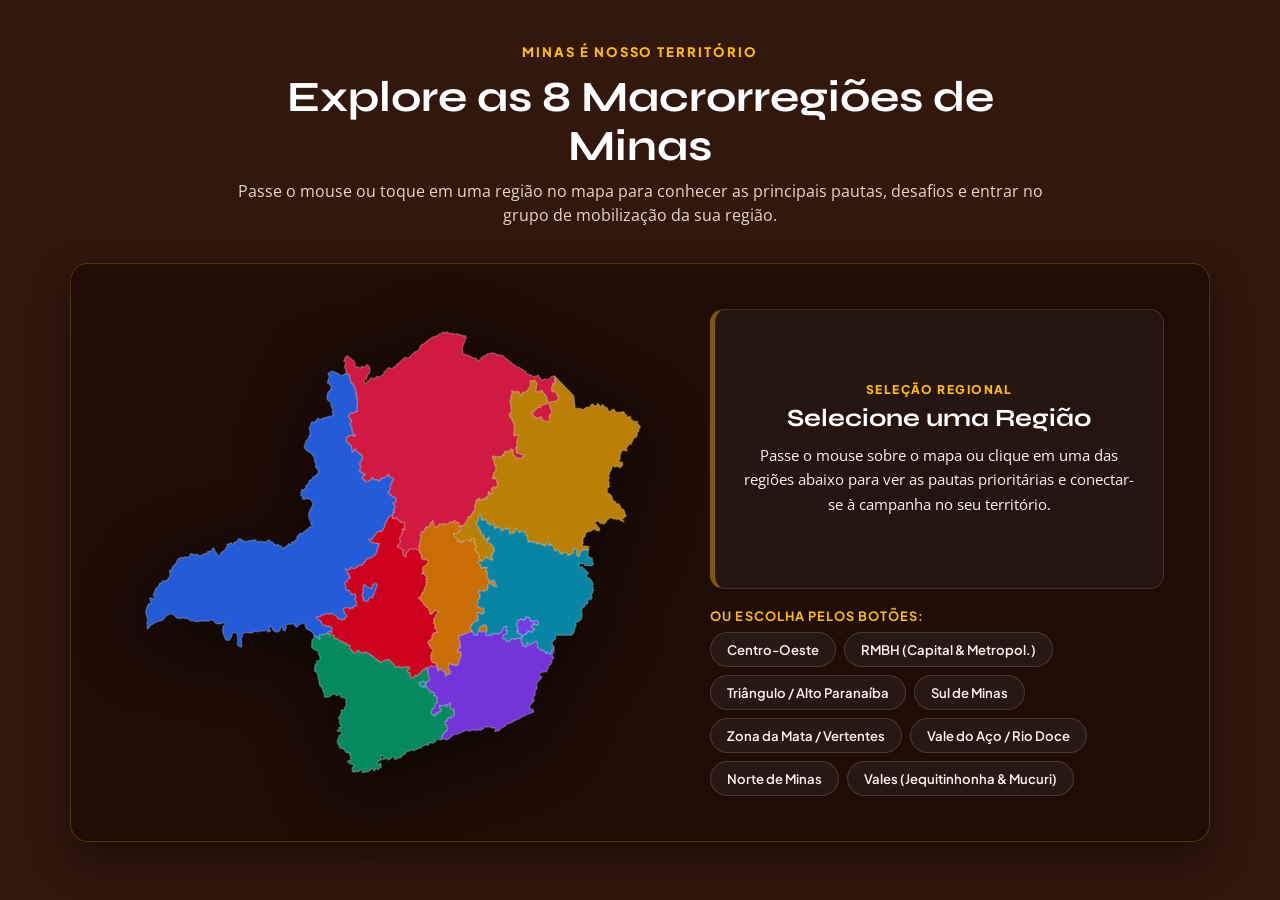
==== commit c5e1d20b: "feat(v3-fase-03): cores distintas por regiao, sem pre-selecao e sem pin de Divinopolis" ====
--- a/map-test.html
+++ b/map-test.html
@@ -3,7 +3,7 @@
 <head>
   <meta charset="UTF-8">
   <meta name="viewport" content="width=device-width, initial-scale=1.0">
-  <title>Mapa Territorial Interativo de Minas Gerais · Ana Elisa 1331</title>
+  <title>Mapa Territorial de Minas Gerais · Ana Elisa 1331</title>
   
   <link rel="preconnect" href="https://fonts.googleapis.com">
   <link rel="preconnect" href="https://fonts.gstatic.com" crossorigin>
@@ -12,7 +12,6 @@
   <style>
     :root {
       --red: #DE0021;
-      --red-hover: #FF1A3C;
       --yellow: #FCBD00;
       --brown: #31170C;
       --brown-dark: #1E0C05;
@@ -45,7 +44,7 @@
 
     .test-header {
       text-align: center;
-      margin-bottom: 2rem;
+      margin-bottom: 2.2rem;
       max-width: 820px;
     }
 
@@ -56,13 +55,15 @@
       color: var(--yellow);
       letter-spacing: 0.15em;
       text-transform: uppercase;
+      margin-bottom: 0.4rem;
+      display: inline-block;
     }
 
     .test-title {
       font-family: var(--font-title);
       font-size: clamp(2rem, 4vw, 2.7rem);
       color: var(--white);
-      margin: 0.5rem 0;
+      margin: 0.4rem 0;
       line-height: 1.15;
     }
 
@@ -86,7 +87,7 @@
       box-shadow: 0 18px 40px rgba(0, 0, 0, 0.4);
     }
 
-    /* SVG MAP STYLING - Recorte Puro por Macrorregião */
+    /* SVG MAP STYLING - Cores Harmônicas Distintas por Região */
     .map-wrapper {
       position: relative;
       width: 100%;
@@ -102,65 +103,39 @@
     }
 
     .map-region {
-      fill: #462211;
-      stroke: #FCBD00;
+      stroke: rgba(255, 255, 255, 0.25);
       stroke-width: 1.5;
       stroke-linejoin: round;
       cursor: pointer;
-      transition: fill 0.25s ease, stroke 0.25s ease, filter 0.25s ease, transform 0.25s ease;
-    }
+      transition: all 0.25s ease;
+      opacity: 0.92;
+    }
+
+    /* Paleta Editorial Viva e Distinta para Cada Macrorregião */
+    #reg-centro-oeste            { fill: #DE0021; } /* Vermelho Oficial */
+    #reg-rmbh                    { fill: #D97706; } /* Âmbar Forte */
+    #reg-triangulo-alto-paranaiba { fill: #2563EB; } /* Azul Intenso */
+    #reg-sul                     { fill: #059669; } /* Verde Esmeralda */
+    #reg-zona-da-mata-vertentes  { fill: #7C3AED; } /* Roxo Nobre */
+    #reg-vale-do-aco-rio-doce    { fill: #0891B2; } /* Ciano Petróleo */
+    #reg-norte                   { fill: #E11D48; } /* Carmim */
+    #reg-vales                   { fill: #CA8A04; } /* Ouro Dourado */
 
     /* Hover Interativo Elegante */
     .map-region:hover, .map-region:focus {
-      fill: var(--red-hover);
+      opacity: 1;
       stroke: #FFFFFF;
-      stroke-width: 2.5;
-      filter: drop-shadow(0 0 12px rgba(222, 0, 33, 0.8));
+      stroke-width: 2.8;
+      filter: brightness(1.2) drop-shadow(0 0 14px rgba(255, 255, 255, 0.6));
       outline: none;
     }
 
     /* Região Ativa */
     .map-region.active {
-      fill: var(--red);
+      opacity: 1;
       stroke: #FFFFFF;
-      stroke-width: 3;
-      filter: drop-shadow(0 0 14px rgba(252, 189, 0, 0.6));
-    }
-
-    /* Região Origem (Centro-Oeste) */
-    .map-region.origin-region {
-      fill: #5C2B14;
-    }
-
-    .map-region.origin-region.active {
-      fill: var(--red);
-    }
-
-    /* Marcador Divinópolis */
-    .divinopolis-marker {
-      fill: var(--yellow);
-      stroke: var(--brown-dark);
-      stroke-width: 2.5;
-      animation: pulse 2s infinite ease-in-out;
-      pointer-events: none;
-    }
-
-    @keyframes pulse {
-      0% { r: 6px; opacity: 1; }
-      50% { r: 9.5px; opacity: 0.85; }
-      100% { r: 6px; opacity: 1; }
-    }
-
-    .divinopolis-label {
-      font-family: var(--font-ui);
-      font-weight: 800;
-      font-size: 11.5px;
-      fill: #FFFFFF;
-      paint-order: stroke;
-      stroke: var(--brown-dark);
-      stroke-width: 3.5px;
-      stroke-linejoin: round;
-      pointer-events: none;
+      stroke-width: 3.2;
+      filter: brightness(1.25) drop-shadow(0 0 16px rgba(252, 189, 0, 0.8));
     }
 
     /* Painel Informativo */
@@ -177,6 +152,21 @@
       padding: 1.6rem;
       border-left: 5px solid var(--yellow);
       transition: all 0.3s ease;
+      min-height: 280px;
+      display: flex;
+      flex-direction: column;
+      justify-content: center;
+    }
+
+    .info-card.is-initial {
+      text-align: center;
+      border-left: 5px solid rgba(252, 189, 0, 0.4);
+      align-items: center;
+    }
+
+    .info-initial-icon {
+      font-size: 2.2rem;
+      margin-bottom: 0.5rem;
     }
 
     .info-badge {
@@ -222,7 +212,7 @@
 
     /* Botão de WhatsApp Regional */
     .btn-regional-wa {
-      display: inline-flex;
+      display: none;
       align-items: center;
       justify-content: center;
       gap: 10px;
@@ -243,12 +233,16 @@
       box-shadow: 0 6px 16px rgba(37, 211, 102, 0.25);
     }
 
+    .btn-regional-wa.visible {
+      display: inline-flex;
+    }
+
     .btn-regional-wa:hover {
       filter: brightness(1.1);
       transform: translateY(-1px);
     }
 
-    /* Chips de Seleção */
+    /* Chips de Seleção com Cores de Destaque */
     .chips-section-title {
       font-size: 0.8rem;
       font-weight: 700;
@@ -304,6 +298,7 @@
 
       .info-card {
         padding: 1.25rem;
+        min-height: auto;
       }
 
       .info-title {
@@ -315,16 +310,16 @@
 <body>
 
   <header class="test-header">
-    <span class="test-kicker">FASE 3 — TESTE ISOLADO</span>
-    <h1 class="test-title">Minas É Nosso Território</h1>
-    <p class="test-desc">Mapa territorial oficial com o recorte das 8 macrorregiões mineiras. Passe o mouse ou selecione para conhecer as prioridades populares de cada região e entrar no grupo de mobilização.</p>
+    <span class="test-kicker">MINAS É NOSSO TERRITÓRIO</span>
+    <h1 class="test-title">Explore as 8 Macrorregiões de Minas</h1>
+    <p class="test-desc">Passe o mouse ou toque em uma região no mapa para conhecer as principais pautas, desafios e entrar no grupo de mobilização da sua região.</p>
   </header>
 
   <div class="map-container">
     
-    <!-- MAPA SVG VETORIAL COM RECORTE PURO POR MACRORREGIÃO -->
+    <!-- MAPA SVG VETORIAL COM CORES DISTINTAS POR MACRORREGIÃO -->
     <div class="map-wrapper">
-      <svg class="map-svg" viewBox="0 0 600 540" fill="none" xmlns="http://www.w3.org/2000/svg" role="img" aria-label="Mapa interativo de Minas Gerais com as 8 macrorregiões">
+      <svg class="map-svg" viewBox="0 0 600 540" fill="none" xmlns="http://www.w3.org/2000/svg" role="img" aria-label="Mapa territorial de Minas Gerais dividido em 8 macrorregiões">
         
         <!-- 1. NORTE -->
         <path id="reg-norte" class="map-region" data-region="norte" tabindex="0" role="button" aria-label="Região Norte de Minas"
@@ -338,8 +333,8 @@
         <path id="reg-triangulo-alto-paranaiba" class="map-region" data-region="triangulo-alto-paranaiba" tabindex="0" role="button" aria-label="Região Triângulo e Alto Paranaíba"
           d="M144.7 256.1 L144.3 255.4 L142.8 256.0 L140.7 255.6 L140.3 256.3 L139.6 256.4 L138.3 256.5 L137.0 256.6 L135.9 257.1 L133.9 257.2 L132.5 257.4 L131.0 258.3 L130.2 256.3 L128.3 255.1 L126.5 254.3 L124.4 255.4 L123.6 256.4 L123.3 257.3 L122.6 258.1 L121.2 257.9 L120.3 258.4 L119.7 259.9 L118.3 260.5 L117.6 260.0 L116.7 259.6 L117.0 258.8 L114.7 259.9 L113.1 260.7 L111.8 260.8 L112.4 261.6 L112.3 263.1 L111.0 264.3 L110.0 266.8 L108.3 267.5 L107.8 269.2 L106.2 269.0 L105.6 270.3 L104.1 272.3 L103.5 273.7 L102.0 273.8 L100.8 271.6 L98.0 267.4 L97.8 265.5 L97.5 265.1 L95.2 265.4 L95.2 267.1 L94.4 268.2 L92.5 268.2 L89.7 269.2 L90.6 270.8 L90.2 271.4 L88.8 270.7 L87.1 271.0 L85.4 272.2 L83.9 271.9 L83.6 272.8 L82.6 273.8 L80.5 273.4 L79.0 272.6 L78.1 271.8 L75.8 272.7 L73.3 271.5 L70.9 271.4 L69.8 273.8 L68.3 275.4 L64.1 275.0 L62.4 275.8 L59.8 275.7 L57.9 276.4 L56.2 277.7 L53.8 283.0 L52.7 284.1 L51.1 284.9 L49.3 289.3 L47.3 290.3 L46.7 291.5 L47.3 293.2 L47.6 295.0 L47.0 297.2 L44.7 300.7 L43.0 302.2 L38.6 302.1 L38.7 303.7 L35.6 305.0 L35.2 306.6 L34.4 308.5 L32.9 309.4 L30.8 312.1 L30.4 314.2 L29.9 315.3 L28.7 317.5 L28.9 319.2 L31.1 321.6 L30.5 322.9 L27.8 321.9 L25.6 321.2 L24.1 322.1 L24.8 324.1 L26.1 326.4 L25.9 328.1 L25.0 328.3 L23.4 327.8 L22.8 329.1 L21.7 331.8 L21.2 332.3 L20.4 335.7 L20.0 336.7 L20.3 339.0 L20.6 339.8 L21.4 342.5 L22.2 346.1 L22.3 346.7 L21.3 349.5 L22.1 351.8 L21.4 354.6 L22.3 356.7 L24.8 353.7 L25.6 352.7 L26.9 351.5 L28.0 351.3 L29.7 350.1 L31.4 349.4 L32.6 348.5 L35.6 347.8 L38.0 347.0 L39.4 346.5 L41.6 343.9 L43.0 341.8 L44.2 341.1 L45.7 340.5 L47.4 340.1 L48.8 339.1 L50.5 340.0 L51.8 340.7 L54.0 343.0 L54.7 344.0 L56.8 344.5 L60.1 344.7 L61.6 344.1 L63.8 344.7 L65.2 344.7 L67.2 344.6 L69.6 346.4 L70.4 347.1 L74.2 347.2 L77.8 348.6 L80.6 348.0 L83.2 347.5 L86.7 347.9 L88.5 347.8 L90.6 347.9 L93.2 346.7 L94.8 346.4 L97.2 347.2 L98.0 349.3 L100.2 350.7 L105.8 350.7 L107.5 349.5 L109.9 350.1 L110.0 351.8 L109.3 352.2 L107.6 352.7 L107.0 357.8 L107.4 361.5 L109.4 366.1 L111.0 369.3 L112.8 369.5 L113.8 369.8 L115.1 368.5 L116.6 366.8 L119.0 360.7 L120.8 360.5 L122.8 361.3 L123.8 363.8 L124.2 368.1 L123.9 374.1 L124.2 375.0 L127.4 377.2 L128.5 376.5 L128.9 373.7 L128.6 370.0 L128.1 367.2 L129.6 364.9 L129.5 363.3 L130.2 361.8 L131.1 361.1 L134.7 360.7 L137.0 361.1 L137.8 361.2 L138.7 361.1 L140.1 361.5 L142.4 359.8 L144.7 359.3 L146.7 359.7 L149.2 359.2 L150.5 358.8 L153.5 358.9 L155.5 358.4 L157.7 359.0 L159.2 360.1 L160.6 359.6 L161.6 359.0 L159.9 356.7 L160.2 354.6 L160.4 353.5 L162.1 354.1 L163.3 356.1 L164.1 357.8 L164.5 357.8 L166.1 359.4 L168.3 360.4 L170.0 359.7 L171.5 358.8 L172.3 357.8 L172.9 354.5 L173.4 353.9 L175.0 355.0 L175.7 358.0 L177.8 358.9 L179.0 356.2 L179.4 355.0 L178.9 354.1 L178.7 353.1 L179.5 351.4 L180.6 351.6 L183.3 351.0 L184.9 351.3 L186.8 350.6 L188.6 351.9 L188.9 353.1 L190.7 354.7 L191.7 354.3 L192.7 353.3 L193.4 351.6 L195.0 351.4 L197.0 350.8 L198.4 350.0 L199.0 349.6 L200.6 351.7 L201.2 352.8 L200.3 353.4 L201.6 355.5 L202.2 356.6 L204.6 357.8 L205.4 358.2 L207.0 359.0 L208.9 360.8 L209.6 361.4 L209.8 363.0 L210.9 364.5 L211.9 364.6 L213.6 365.8 L215.0 365.3 L215.4 367.0 L216.5 368.4 L217.7 368.1 L216.7 366.8 L216.8 365.9 L217.0 363.6 L220.0 362.8 L221.6 363.1 L222.6 362.8 L223.8 362.8 L224.1 362.0 L225.4 361.6 L227.1 362.3 L227.8 361.7 L226.9 361.3 L226.1 361.0 L226.5 359.6 L227.6 360.1 L230.4 360.5 L231.3 360.8 L231.9 359.8 L231.1 360.0 L229.9 358.6 L230.5 357.3 L230.9 356.5 L231.4 355.8 L231.3 355.4 L230.9 354.7 L230.9 354.6 L230.5 354.3 L230.2 354.2 L229.6 353.6 L228.6 353.8 L228.3 353.9 L228.0 353.8 L227.4 353.6 L226.3 353.5 L226.0 353.5 L225.4 353.8 L225.2 353.9 L224.9 353.5 L224.5 353.2 L224.4 352.9 L224.3 352.3 L223.7 352.3 L222.8 352.0 L222.5 352.5 L222.0 352.5 L221.5 352.5 L221.3 352.5 L220.6 352.3 L220.2 352.0 L219.7 351.4 L219.4 350.4 L219.4 349.9 L219.0 349.4 L218.9 348.8 L218.7 347.9 L218.3 347.6 L217.9 347.2 L217.5 347.0 L217.1 346.7 L216.7 346.3 L215.9 345.6 L215.4 345.4 L213.8 344.7 L213.1 343.9 L213.1 343.5 L213.5 343.2 L214.0 343.2 L214.2 343.0 L214.7 343.2 L215.0 343.2 L215.2 343.2 L216.4 343.1 L218.8 342.4 L219.5 341.6 L220.0 341.1 L220.9 340.7 L221.4 340.5 L222.5 340.4 L223.1 340.1 L223.7 339.1 L224.4 339.1 L225.4 339.1 L226.3 339.4 L227.0 339.4 L227.6 339.2 L227.7 339.5 L228.8 339.6 L229.2 339.6 L229.9 339.2 L231.2 338.8 L234.8 341.1 L237.1 343.3 L238.0 345.1 L238.7 345.7 L238.9 344.7 L241.6 346.1 L242.5 347.5 L243.0 346.4 L243.9 345.5 L245.5 345.4 L245.4 344.3 L246.7 343.7 L247.4 342.4 L247.1 341.3 L246.3 339.6 L245.5 338.8 L245.2 338.3 L245.0 337.9 L245.2 336.9 L245.3 336.3 L244.9 336.1 L244.6 335.7 L244.3 335.1 L243.9 334.8 L244.0 334.2 L245.7 332.9 L246.7 333.1 L247.8 332.3 L250.0 332.7 L250.4 334.2 L251.6 333.8 L253.2 332.7 L254.1 333.0 L254.9 332.7 L255.5 331.3 L256.2 331.3 L257.2 330.0 L258.8 330.6 L258.5 329.8 L258.8 328.4 L259.1 327.2 L258.1 325.2 L257.6 323.9 L257.7 323.4 L256.2 322.7 L258.4 321.0 L258.2 320.1 L259.2 319.2 L257.8 318.7 L257.0 317.4 L256.8 316.3 L253.9 317.2 L252.1 315.9 L251.6 313.5 L250.4 312.4 L248.0 312.7 L247.5 312.0 L247.0 311.6 L246.7 310.1 L246.9 308.6 L246.3 306.7 L245.5 305.7 L245.9 304.1 L247.6 303.5 L248.3 302.8 L248.7 301.8 L248.5 301.2 L249.7 300.1 L252.0 298.7 L251.9 297.9 L251.2 297.5 L250.9 296.9 L250.6 296.6 L250.3 296.5 L250.7 295.9 L250.8 295.3 L250.5 294.7 L249.8 294.7 L249.8 294.1 L249.7 293.7 L249.2 293.7 L249.2 292.8 L249.2 292.4 L248.9 292.5 L248.7 292.1 L248.6 291.7 L248.4 291.4 L247.2 290.3 L247.5 289.8 L247.3 289.5 L246.9 289.4 L246.7 289.4 L246.0 289.1 L246.5 288.9 L248.7 290.0 L249.9 289.8 L251.7 289.1 L251.7 288.3 L252.4 287.5 L253.6 287.5 L253.7 288.1 L255.8 288.4 L257.6 288.3 L258.3 287.4 L258.9 286.1 L260.5 285.9 L260.6 285.2 L260.5 284.5 L262.2 284.4 L262.9 284.2 L263.4 284.6 L263.6 285.2 L264.4 284.6 L265.1 284.2 L265.8 283.7 L266.0 283.6 L266.2 283.1 L266.6 283.0 L266.7 281.9 L267.0 282.0 L267.1 281.9 L267.0 281.5 L267.7 281.1 L267.7 280.8 L268.2 280.6 L268.6 280.3 L268.7 280.1 L269.0 280.0 L269.3 279.6 L269.4 279.1 L269.4 278.7 L269.4 278.6 L268.9 278.5 L269.6 277.8 L269.8 277.5 L270.4 277.3 L270.7 277.2 L271.2 277.0 L272.0 276.7 L272.5 276.8 L272.7 276.8 L273.9 276.8 L274.6 276.6 L274.8 276.4 L275.5 275.8 L275.7 275.6 L276.7 275.0 L277.1 274.2 L278.0 273.8 L278.9 273.4 L279.4 272.9 L280.0 272.7 L280.4 272.6 L281.1 271.7 L281.1 270.6 L281.7 270.0 L282.0 269.5 L282.1 269.1 L281.8 268.8 L282.1 268.0 L282.3 267.2 L282.6 266.6 L282.4 266.2 L282.9 265.7 L282.5 264.7 L282.2 264.7 L283.8 263.5 L283.1 263.4 L284.2 262.8 L283.8 262.8 L284.0 262.2 L284.3 261.6 L284.0 261.1 L284.9 260.7 L285.1 259.7 L284.8 259.6 L284.3 259.4 L283.7 259.4 L283.3 259.8 L282.8 260.0 L282.2 259.7 L281.7 259.3 L281.4 259.6 L281.1 259.2 L280.0 259.8 L279.2 259.6 L278.2 258.8 L277.7 258.8 L277.4 258.8 L277.1 258.9 L276.7 259.2 L276.3 258.5 L275.7 258.2 L275.5 257.9 L275.2 257.9 L273.9 256.8 L273.4 256.4 L272.5 255.9 L272.3 255.2 L273.0 255.1 L273.5 255.2 L274.5 255.0 L275.2 255.2 L276.5 255.0 L277.3 254.0 L278.1 252.2 L278.5 251.4 L279.5 250.5 L280.6 249.3 L281.3 247.9 L282.6 247.1 L284.0 247.0 L284.5 246.8 L285.8 246.4 L285.8 246.1 L286.6 245.3 L287.0 246.5 L287.5 246.3 L287.9 245.0 L288.9 244.2 L288.9 243.4 L289.3 243.3 L290.2 241.8 L290.9 240.2 L290.5 239.1 L290.9 237.5 L292.6 236.4 L292.2 236.0 L292.3 235.5 L293.0 234.9 L293.3 233.5 L294.1 232.5 L294.1 231.1 L295.1 230.8 L295.8 230.2 L296.3 229.8 L297.7 228.5 L299.6 228.0 L299.1 227.2 L299.6 226.2 L300.0 225.7 L299.9 225.3 L299.5 225.0 L300.4 224.9 L301.5 224.6 L301.5 224.2 L301.3 223.7 L301.0 223.2 L300.7 222.6 L300.1 222.1 L300.4 221.5 L301.2 221.5 L301.0 220.9 L301.8 220.3 L301.7 219.2 L301.7 218.6 L301.6 218.4 L301.9 217.9 L302.4 217.6 L301.8 216.9 L301.6 216.5 L301.3 216.1 L300.7 215.4 L300.1 215.0 L300.0 214.0 L300.2 213.4 L300.6 213.1 L301.7 213.3 L302.9 212.7 L303.3 212.1 L303.3 211.2 L303.4 209.5 L302.8 209.0 L302.4 208.2 L301.8 207.3 L300.4 207.3 L299.7 207.0 L299.1 206.7 L298.4 206.0 L297.9 205.7 L297.4 205.4 L296.8 203.8 L296.7 203.6 L295.2 203.3 L294.5 202.4 L294.4 201.2 L295.7 200.8 L295.5 200.7 L295.9 200.1 L296.0 199.4 L296.4 199.1 L297.1 198.0 L297.0 193.8 L297.9 191.9 L298.8 191.1 L298.2 189.7 L298.9 189.1 L299.9 188.2 L300.3 187.3 L300.6 186.4 L300.6 185.9 L300.6 185.7 L298.9 185.5 L297.4 185.2 L295.9 184.5 L296.5 184.1 L294.9 184.0 L295.4 182.7 L295.0 182.4 L294.5 182.9 L295.2 181.9 L294.5 181.9 L293.8 182.9 L292.0 184.6 L289.1 185.7 L287.2 185.8 L286.2 187.0 L285.8 187.9 L284.8 187.7 L283.7 189.4 L283.2 188.8 L281.5 187.2 L280.8 188.1 L279.3 187.5 L277.9 187.5 L277.2 186.3 L277.2 184.9 L276.2 185.6 L275.1 186.8 L274.1 188.7 L271.6 189.5 L269.5 190.0 L268.5 190.1 L268.9 189.2 L268.7 188.0 L266.9 187.9 L265.5 187.0 L264.6 185.5 L265.7 184.6 L266.1 184.3 L266.3 183.9 L266.5 183.6 L267.2 183.0 L268.0 182.3 L268.2 181.2 L266.3 182.0 L266.1 180.7 L264.9 179.8 L264.5 179.1 L262.5 179.3 L262.2 177.0 L261.8 176.6 L262.3 175.7 L263.1 175.3 L263.3 174.2 L263.4 173.5 L263.3 173.1 L263.2 172.3 L262.7 171.9 L262.2 171.1 L262.4 170.0 L262.5 169.3 L262.8 168.0 L263.2 167.6 L264.1 166.5 L264.1 165.4 L265.2 163.7 L265.3 162.5 L265.4 160.7 L263.9 159.1 L263.2 159.7 L262.5 158.1 L261.3 157.5 L259.3 156.3 L257.7 153.5 L256.6 153.0 L255.3 155.5 L253.9 156.4 L252.9 151.5 L252.4 148.8 L250.9 148.3 L250.8 147.2 L249.6 145.6 L247.6 145.2 L246.9 143.6 L247.3 141.5 L246.9 140.2 L247.0 139.6 L248.4 139.2 L250.4 137.7 L252.8 136.7 L254.9 137.3 L256.1 138.5 L257.2 137.9 L257.1 136.6 L256.1 136.3 L255.3 136.0 L254.4 133.8 L254.0 132.9 L253.6 132.8 L253.2 128.9 L252.8 128.2 L253.2 127.2 L252.0 126.7 L250.8 124.0 L251.8 122.8 L252.0 122.6 L252.2 122.4 L252.7 122.0 L252.8 121.3 L252.6 120.4 L252.8 120.1 L252.8 119.6 L252.0 119.6 L251.5 118.9 L250.9 118.6 L250.7 117.9 L250.4 117.8 L250.0 117.7 L250.1 117.4 L250.1 116.9 L249.7 116.3 L249.3 115.9 L250.3 114.7 L250.6 113.2 L252.3 112.2 L255.7 111.6 L257.7 110.8 L259.8 110.0 L259.3 104.9 L259.4 102.4 L259.9 98.4 L260.0 97.8 L259.3 97.0 L259.5 96.6 L258.9 95.6 L259.0 94.4 L258.2 93.6 L258.1 93.1 L258.4 92.6 L258.5 92.3 L259.0 91.9 L258.4 91.5 L258.8 91.6 L258.6 90.3 L258.6 89.5 L257.8 89.4 L257.8 89.1 L257.8 88.8 L258.1 88.1 L258.0 87.6 L257.8 87.1 L257.3 86.1 L257.3 85.8 L257.2 85.0 L257.5 84.7 L257.2 84.2 L256.7 83.8 L256.8 83.5 L256.1 82.6 L256.0 82.1 L256.1 81.8 L255.8 81.5 L255.1 81.2 L254.6 80.5 L254.1 80.4 L254.5 79.5 L254.2 79.0 L253.0 78.0 L252.5 77.7 L251.8 76.5 L251.8 75.8 L252.0 74.9 L250.5 71.6 L251.4 70.0 L250.6 69.2 L249.3 68.2 L248.2 68.2 L247.4 67.3 L246.8 67.7 L245.9 67.4 L244.9 67.8 L243.7 68.9 L242.5 69.2 L241.2 69.3 L239.7 68.8 L237.5 67.2 L234.8 66.0 L231.0 64.7 L229.3 65.3 L226.2 67.4 L227.0 69.2 L227.6 70.1 L227.8 71.3 L226.5 74.4 L225.8 77.0 L225.9 78.4 L226.9 78.3 L227.9 77.7 L227.9 80.1 L228.8 80.5 L230.7 82.9 L229.4 84.3 L229.2 85.2 L230.0 85.6 L228.3 86.7 L226.7 88.0 L225.8 90.6 L225.3 94.0 L225.1 96.2 L226.5 98.0 L228.4 99.2 L229.8 99.7 L229.5 100.9 L229.7 103.4 L231.1 106.2 L231.8 109.4 L231.3 110.6 L231.3 111.6 L232.2 114.3 L231.3 115.1 L224.7 116.9 L219.9 118.1 L218.0 119.4 L216.9 119.0 L215.8 118.8 L215.7 117.5 L215.5 117.7 L215.2 117.8 L215.1 118.2 L214.9 118.4 L214.5 118.4 L214.4 118.4 L214.2 119.2 L214.0 119.5 L214.1 119.6 L214.0 119.7 L214.0 120.1 L213.4 120.0 L213.4 120.4 L213.2 120.7 L212.7 120.6 L212.1 120.9 L211.9 121.6 L211.7 122.0 L211.4 122.3 L211.1 122.4 L210.6 122.4 L209.4 122.5 L209.1 122.4 L208.7 122.0 L208.1 122.2 L208.0 122.4 L207.7 122.7 L207.5 123.0 L207.1 123.4 L207.0 123.8 L207.1 124.1 L207.1 124.6 L206.7 125.5 L207.1 125.9 L206.7 126.2 L206.8 126.6 L206.4 126.9 L206.0 126.9 L205.6 127.0 L205.8 127.3 L205.5 128.2 L205.4 128.7 L205.0 129.1 L205.1 129.7 L205.4 130.2 L205.5 130.7 L205.5 131.1 L205.9 132.0 L206.0 132.3 L206.0 132.9 L206.1 133.4 L206.0 133.8 L206.4 135.0 L206.1 136.0 L205.8 136.5 L205.0 137.5 L204.7 138.5 L204.6 139.6 L203.9 140.9 L202.3 143.3 L201.5 143.7 L201.1 144.4 L200.9 147.0 L200.2 147.6 L199.8 148.4 L199.8 149.9 L199.4 150.7 L199.7 151.0 L200.2 152.1 L200.3 152.8 L201.0 152.8 L201.0 153.5 L201.5 153.4 L202.2 153.7 L201.8 154.0 L201.9 154.2 L201.9 154.8 L202.8 154.7 L203.2 155.5 L203.4 154.9 L203.8 155.8 L204.1 156.3 L204.7 155.5 L205.4 155.8 L205.4 156.2 L205.6 156.4 L205.6 156.8 L206.5 156.6 L206.7 156.6 L206.7 157.1 L207.1 158.1 L207.8 157.7 L208.2 158.2 L208.1 158.7 L208.6 159.7 L209.2 159.6 L209.4 159.4 L209.8 159.8 L210.0 160.0 L209.5 160.8 L210.1 160.9 L210.2 162.0 L210.1 162.4 L210.6 162.5 L211.2 163.1 L211.4 163.5 L210.9 163.9 L210.8 164.5 L210.9 165.7 L211.0 165.8 L211.6 166.6 L211.7 167.3 L211.7 167.8 L211.5 168.1 L211.9 169.0 L212.8 169.2 L212.5 171.2 L212.1 172.1 L212.4 172.4 L212.8 172.7 L212.4 173.1 L212.6 174.1 L213.9 174.5 L214.5 174.6 L213.8 175.3 L214.0 175.8 L214.7 175.8 L214.9 176.6 L214.9 177.3 L215.3 177.6 L216.2 178.1 L214.9 179.1 L215.5 179.5 L215.3 179.7 L215.9 179.8 L215.6 180.4 L215.0 180.6 L214.9 181.1 L214.6 181.1 L214.4 181.2 L214.1 181.5 L214.1 181.9 L213.5 181.2 L213.4 182.2 L213.4 182.9 L213.0 182.7 L212.7 183.0 L212.9 183.2 L212.2 183.3 L212.0 183.4 L211.3 183.5 L211.1 183.8 L211.0 184.2 L210.9 184.4 L210.4 184.2 L210.1 184.9 L209.7 184.5 L209.3 184.8 L208.8 185.2 L208.7 186.0 L208.4 186.2 L208.3 186.7 L207.7 187.2 L207.3 188.1 L206.9 187.6 L206.1 187.7 L206.0 188.3 L204.9 188.8 L204.8 189.6 L205.4 190.1 L204.7 190.0 L204.6 190.4 L205.0 191.0 L204.5 191.0 L204.4 192.0 L204.0 191.7 L203.8 192.0 L203.2 192.3 L203.1 193.0 L203.1 193.6 L202.2 193.3 L202.1 194.0 L201.7 194.4 L201.1 194.8 L200.9 195.5 L201.5 196.0 L201.0 197.0 L201.4 197.7 L200.7 197.5 L199.9 197.9 L200.3 198.9 L199.4 199.0 L199.6 199.4 L198.8 199.0 L198.0 199.3 L197.7 199.0 L197.0 198.3 L196.8 198.4 L197.2 198.6 L196.6 199.1 L196.5 199.7 L196.6 200.3 L196.5 200.8 L196.2 201.3 L195.8 201.2 L195.5 201.6 L195.8 202.3 L196.3 202.9 L195.6 202.8 L196.1 203.6 L196.4 203.6 L196.1 204.5 L195.4 205.4 L196.7 205.7 L197.3 206.9 L197.3 208.9 L197.8 209.5 L199.1 209.9 L200.5 209.6 L202.6 208.7 L203.8 209.3 L205.8 209.3 L206.8 210.5 L208.3 212.4 L209.2 214.3 L209.1 215.9 L208.4 216.8 L208.5 217.1 L208.9 217.6 L209.0 218.1 L208.2 218.6 L207.4 218.8 L207.2 219.0 L206.9 220.1 L206.2 221.2 L205.9 221.5 L205.4 222.4 L205.7 223.0 L205.4 223.7 L205.3 224.1 L205.0 224.5 L204.8 224.9 L205.1 225.1 L204.6 225.5 L204.9 226.1 L204.3 226.6 L204.2 227.3 L204.7 228.7 L204.8 229.3 L204.7 230.5 L204.6 230.8 L205.4 231.3 L205.6 231.7 L205.4 232.2 L205.5 232.6 L205.6 233.2 L205.8 233.1 L206.8 234.6 L206.4 235.6 L206.5 236.0 L206.7 236.5 L207.7 237.3 L207.6 237.9 L207.5 238.3 L208.2 239.2 L208.3 240.1 L207.6 240.3 L207.4 240.9 L207.0 240.7 L205.3 241.4 L204.6 241.7 L204.8 242.3 L204.2 242.9 L203.3 243.5 L202.8 243.4 L202.1 244.3 L202.7 244.7 L202.1 244.9 L201.6 244.8 L200.7 245.5 L201.1 246.0 L200.7 246.4 L199.9 245.9 L199.0 246.9 L198.4 247.0 L198.0 247.5 L198.0 247.8 L197.2 247.8 L196.5 248.9 L196.1 249.8 L195.5 249.8 L195.7 248.2 L195.3 248.0 L194.4 248.7 L193.9 249.4 L193.3 249.6 L193.4 250.1 L192.9 250.3 L192.3 251.2 L192.1 251.9 L191.7 251.2 L191.5 252.4 L190.5 253.3 L191.1 254.2 L191.2 255.3 L190.8 255.9 L190.1 255.8 L189.6 255.6 L188.5 257.3 L188.1 257.6 L187.2 258.6 L186.6 257.6 L185.8 258.3 L185.3 258.4 L185.1 260.3 L184.5 260.4 L183.5 261.2 L182.5 260.7 L182.6 260.1 L181.7 260.1 L180.9 261.2 L180.9 262.3 L180.5 262.7 L179.4 262.1 L178.9 263.0 L179.2 263.4 L178.7 264.1 L178.1 264.2 L176.2 263.9 L175.4 264.9 L174.7 265.5 L174.2 264.2 L173.6 264.2 L173.5 263.4 L173.4 262.2 L172.0 262.9 L171.0 261.8 L170.0 260.8 L169.4 260.5 L169.0 261.3 L166.6 261.2 L165.1 260.2 L164.5 258.9 L163.8 258.3 L161.4 257.6 L161.1 256.6 L159.3 255.8 L158.5 255.8 L156.7 257.7 L157.2 258.6 L156.8 258.9 L155.7 258.3 L154.8 257.8 L152.4 258.1 L152.2 257.3 L151.5 257.5 L150.2 257.2 L148.1 258.1 L148.2 257.1 L146.6 257.8 L145.0 257.0 Z M282.1 306.1 L281.8 305.5 L280.6 304.6 L279.0 305.6 L278.0 306.0 L277.1 305.9 L276.5 306.7 L276.4 307.9 L276.0 310.8 L275.1 310.4 L273.6 310.0 L272.5 309.7 L272.1 309.0 L270.9 308.5 L270.0 308.1 L269.2 307.0 L267.7 306.3 L267.1 306.6 L266.8 307.5 L266.6 308.2 L265.9 309.4 L265.7 312.6 L266.2 314.6 L266.3 314.9 L266.3 315.4 L266.1 315.6 L265.2 316.4 L264.8 318.0 L265.4 319.2 L265.8 320.9 L267.0 321.8 L265.8 323.0 L266.1 323.8 L266.6 323.8 L267.2 324.8 L267.4 325.2 L267.7 325.4 L268.6 325.4 L269.5 325.6 L270.3 326.2 L270.7 324.9 L272.1 324.1 L271.9 323.4 L272.7 323.2 L272.8 322.3 L273.2 321.8 L273.9 320.8 L274.4 320.8 L274.7 320.8 L275.5 320.9 L276.5 321.4 L277.4 321.1 L277.5 320.9 L277.7 320.5 L277.3 320.0 L277.4 319.7 L277.5 319.5 L277.7 319.4 L277.8 318.8 L278.0 318.1 L278.0 317.4 L277.9 316.9 L278.3 316.8 L278.8 316.4 L278.6 315.8 L278.6 315.4 L279.0 315.0 L279.0 314.9 L279.1 314.4 L279.2 314.2 L279.2 313.9 L279.9 313.8 L280.1 313.5 L280.1 313.0 L280.3 312.7 L280.6 312.3 L280.5 312.0 L280.4 311.5 L280.5 311.3 L280.8 310.9 L280.9 310.6 L281.5 309.8 L281.9 309.2 L281.9 308.9 L282.2 307.8 L282.1 307.4 L282.3 306.7 Z" />
         
-        <!-- 4. CENTRO-OESTE (DIVINÓPOLIS / SAMONTE / ITAÚNA...) -->
-        <path id="reg-centro-oeste" class="map-region origin-region active" data-region="centro-oeste" tabindex="0" role="button" aria-label="Região Centro-Oeste e Divinópolis"
+        <!-- 4. CENTRO-OESTE -->
+        <path id="reg-centro-oeste" class="map-region" data-region="centro-oeste" tabindex="0" role="button" aria-label="Região Centro-Oeste"
           d="M339.6 371.3 L339.8 371.7 L339.8 372.8 L340.4 373.1 L340.5 373.7 L341.1 374.1 L341.2 375.2 L341.9 376.0 L342.4 376.9 L342.6 377.6 L342.9 378.1 L343.7 378.6 L343.8 378.7 L344.8 379.1 L345.4 379.9 L345.7 380.3 L345.5 381.0 L345.4 381.5 L344.7 382.7 L344.1 382.9 L344.1 383.6 L344.1 384.6 L343.7 385.2 L342.7 385.7 L342.6 386.7 L343.1 389.0 L343.2 389.4 L343.7 391.7 L343.7 393.2 L344.7 393.9 L345.5 394.5 L346.5 395.1 L346.8 394.8 L348.3 395.8 L349.1 395.8 L349.5 396.2 L349.7 396.8 L348.8 397.5 L348.2 398.4 L346.9 399.8 L345.1 399.0 L344.1 398.2 L342.8 399.1 L341.2 399.2 L340.4 400.1 L340.1 401.2 L340.0 402.0 L339.0 400.6 L337.4 400.6 L336.8 401.4 L336.6 401.9 L336.1 403.1 L335.3 402.4 L334.6 402.1 L334.2 403.0 L333.5 403.8 L332.3 403.5 L332.3 404.3 L332.0 405.7 L332.0 406.7 L331.0 407.1 L329.9 406.6 L329.3 406.8 L329.1 407.7 L329.0 408.5 L328.4 409.6 L328.1 409.7 L327.2 409.7 L325.8 408.8 L325.3 409.5 L324.4 410.3 L323.6 410.9 L324.0 411.8 L322.9 411.6 L321.8 411.7 L321.3 411.6 L320.5 411.9 L319.5 411.2 L319.7 409.7 L319.4 408.1 L319.4 407.8 L318.9 406.2 L318.5 405.9 L318.0 406.5 L316.7 405.4 L316.2 404.8 L315.4 405.2 L315.6 405.0 L315.3 404.4 L315.7 403.9 L315.9 403.6 L316.3 403.3 L316.8 403.3 L317.3 402.9 L317.7 402.5 L318.2 401.9 L318.6 401.5 L318.8 400.9 L319.0 400.2 L318.3 400.1 L317.7 399.6 L316.4 399.7 L315.1 400.2 L314.4 400.0 L314.0 399.5 L313.2 400.0 L312.0 400.1 L311.5 400.3 L310.7 400.0 L309.9 399.6 L309.2 400.5 L308.4 400.2 L307.3 399.8 L306.8 399.1 L306.3 399.0 L305.1 399.1 L304.5 400.1 L303.1 400.6 L302.2 398.7 L301.1 397.9 L300.9 397.0 L300.1 396.1 L299.2 395.8 L298.8 394.8 L298.2 394.3 L297.4 393.0 L296.9 391.9 L296.7 391.8 L295.3 391.7 L294.9 391.8 L294.2 391.3 L291.8 392.4 L290.6 392.0 L288.7 393.3 L285.8 394.1 L284.0 392.7 L282.9 393.0 L280.9 390.2 L280.5 390.3 L279.9 390.2 L279.0 389.3 L278.7 388.3 L277.7 387.9 L277.0 387.4 L276.5 386.8 L275.5 386.7 L275.2 387.3 L274.5 386.6 L274.3 385.0 L273.0 384.0 L271.6 384.1 L271.0 383.6 L270.3 382.8 L269.7 383.9 L268.0 382.9 L267.1 382.5 L266.3 383.3 L265.5 383.8 L264.9 384.5 L264.1 383.6 L263.2 383.1 L262.3 381.7 L261.4 380.9 L260.1 381.1 L259.4 382.3 L258.2 382.6 L256.7 383.7 L255.2 383.5 L254.8 382.3 L253.7 381.1 L252.4 380.2 L251.6 379.0 L251.4 378.5 L251.4 377.7 L251.5 376.1 L250.5 375.4 L249.9 375.2 L248.8 374.3 L247.0 373.3 L246.8 372.7 L245.4 373.2 L243.9 371.6 L242.5 370.3 L242.2 370.9 L240.9 370.6 L238.6 369.2 L237.3 367.5 L234.6 367.6 L233.9 367.8 L233.7 366.9 L233.6 365.3 L233.3 364.7 L232.9 363.9 L231.4 363.1 L228.3 362.3 L227.6 362.8 L227.7 362.1 L227.1 361.2 L226.6 361.1 L226.0 360.4 L227.2 359.7 L229.7 360.0 L231.0 360.4 L231.9 360.1 L231.5 360.1 L230.0 358.9 L230.0 357.6 L230.8 357.0 L231.1 355.8 L231.2 355.7 L231.1 355.2 L230.8 354.8 L230.6 354.6 L230.1 354.3 L229.7 353.9 L229.1 353.9 L228.5 353.5 L228.3 353.8 L227.8 353.4 L227.2 353.2 L226.0 353.3 L225.6 353.5 L225.3 353.6 L225.2 353.3 L224.8 353.2 L224.5 353.0 L224.5 352.7 L223.9 352.5 L223.1 352.3 L222.8 352.3 L222.3 352.4 L222.0 352.7 L221.4 352.4 L221.0 352.1 L220.4 351.9 L220.2 351.6 L219.4 350.6 L219.3 350.2 L219.3 349.5 L219.1 348.7 L218.7 348.5 L218.4 347.8 L218.1 347.8 L217.9 346.8 L217.4 346.6 L217.1 346.4 L216.3 345.6 L215.8 345.3 L214.1 344.4 L213.5 343.9 L213.3 343.5 L213.4 343.0 L213.8 343.0 L214.1 342.9 L214.4 342.8 L214.8 343.0 L215.0 342.9 L216.1 342.9 L217.0 342.5 L219.3 341.7 L219.5 341.1 L220.8 340.6 L220.9 340.6 L221.7 340.7 L222.6 340.2 L223.6 339.2 L223.8 339.4 L225.3 339.3 L225.9 339.0 L226.5 339.2 L227.0 339.2 L227.6 339.5 L227.9 339.7 L229.0 339.8 L229.4 339.9 L230.7 338.8 L231.8 339.7 L235.0 341.8 L237.0 344.1 L238.4 345.9 L239.1 345.2 L239.2 344.5 L242.2 346.7 L242.6 346.8 L243.2 346.0 L245.1 346.5 L245.2 344.8 L246.0 343.7 L247.1 343.9 L247.8 341.7 L246.8 339.9 L246.2 339.3 L245.1 338.7 L244.9 338.1 L245.0 337.1 L245.2 336.8 L245.1 336.3 L245.0 335.9 L244.7 335.5 L243.9 335.1 L243.7 334.9 L243.8 334.0 L245.7 332.6 L247.3 332.3 L248.5 332.0 L250.3 333.5 L251.2 334.8 L252.7 332.7 L253.6 333.0 L254.5 333.2 L254.8 331.4 L255.8 331.5 L256.2 331.3 L258.4 330.7 L259.0 330.3 L258.4 329.4 L258.8 327.9 L258.7 326.1 L257.4 324.5 L257.8 323.7 L257.0 323.7 L257.4 321.6 L258.5 320.6 L258.3 319.8 L257.9 319.1 L257.3 318.2 L257.3 316.8 L254.9 317.3 L253.0 317.4 L251.9 315.5 L250.7 313.0 L249.9 312.2 L247.7 312.3 L247.1 311.9 L247.0 311.1 L247.0 309.3 L246.5 308.1 L245.7 306.3 L245.5 304.8 L246.2 303.3 L247.8 303.1 L248.4 301.8 L248.8 301.6 L248.7 300.3 L250.9 299.4 L251.9 298.2 L251.5 297.5 L251.2 297.2 L251.0 296.8 L250.4 296.7 L250.3 296.3 L250.6 295.5 L250.8 295.0 L250.0 294.4 L249.6 294.6 L249.5 294.0 L249.3 293.9 L249.4 293.4 L249.0 292.7 L249.0 292.4 L248.7 292.4 L248.5 291.9 L248.3 291.7 L247.7 291.3 L247.4 290.2 L247.2 289.8 L247.0 289.6 L246.8 289.7 L246.5 289.5 L246.0 288.9 L247.6 289.1 L249.4 289.5 L250.5 289.8 L251.8 288.4 L252.2 287.9 L252.7 287.3 L253.5 287.8 L254.7 288.0 L256.8 288.2 L257.8 287.8 L258.5 286.8 L259.6 286.3 L260.4 285.6 L260.2 285.0 L262.0 284.2 L262.8 284.0 L263.1 284.2 L263.3 284.9 L264.0 284.9 L264.6 284.7 L265.3 283.8 L265.8 283.6 L266.4 283.3 L266.4 282.9 L266.6 282.2 L267.0 282.2 L267.3 282.1 L267.2 281.8 L267.5 281.5 L267.9 281.1 L267.7 280.6 L268.5 280.1 L268.8 280.3 L269.2 280.2 L269.3 279.9 L269.4 279.6 L269.6 279.1 L269.7 278.5 L269.4 278.4 L269.4 278.1 L269.8 277.9 L270.2 277.7 L270.5 277.5 L271.1 277.2 L271.3 277.2 L272.3 276.9 L272.6 277.0 L273.3 277.1 L274.0 276.5 L274.5 276.4 L274.7 276.1 L275.4 275.3 L276.5 275.4 L276.7 274.6 L277.8 274.2 L279.0 273.8 L279.4 273.6 L280.1 273.0 L280.0 272.5 L280.4 272.1 L280.8 271.5 L281.2 270.0 L281.6 269.5 L282.2 269.3 L281.8 269.1 L282.1 268.6 L282.4 267.7 L282.7 266.8 L282.3 266.7 L282.5 265.9 L282.9 264.7 L282.4 264.9 L283.9 263.6 L283.3 263.5 L283.3 263.1 L284.2 262.7 L283.6 262.6 L283.7 262.0 L284.3 261.1 L284.0 260.9 L285.0 260.5 L285.0 259.8 L284.4 259.7 L284.1 259.6 L283.5 260.0 L282.9 259.8 L282.3 259.9 L281.8 259.8 L281.4 259.3 L281.1 259.4 L280.3 259.4 L279.4 259.3 L278.5 258.6 L278.0 258.6 L277.6 258.6 L277.2 258.6 L276.7 258.9 L276.2 258.8 L275.9 258.1 L275.7 257.9 L275.4 257.7 L274.9 257.3 L273.8 256.5 L273.0 255.9 L272.0 255.5 L272.8 255.3 L273.4 255.5 L273.8 255.4 L275.0 255.6 L276.0 254.7 L276.7 255.6 L277.4 253.6 L278.3 252.1 L279.1 251.3 L280.1 250.2 L281.1 248.7 L281.9 247.2 L283.6 246.8 L284.0 246.7 L284.9 246.4 L286.2 246.2 L285.9 245.8 L286.6 245.8 L287.2 246.6 L287.5 245.7 L288.4 244.8 L289.2 244.2 L289.0 243.4 L289.4 242.8 L290.6 240.5 L290.6 239.9 L290.6 238.4 L291.7 237.4 L292.6 236.3 L292.0 235.7 L292.8 235.2 L293.4 234.0 L293.4 233.2 L294.3 231.7 L294.7 230.8 L295.3 230.4 L296.0 229.8 L296.7 228.8 L299.1 228.6 L299.9 229.2 L299.5 229.8 L299.3 230.6 L299.1 231.1 L300.1 231.4 L300.1 231.7 L301.1 231.7 L302.5 231.4 L304.2 231.5 L305.3 231.6 L305.3 232.6 L305.5 233.1 L307.5 234.5 L308.7 235.8 L310.0 236.3 L310.5 235.4 L311.0 235.7 L311.6 235.9 L311.8 236.1 L312.3 236.1 L312.7 236.3 L312.9 236.9 L313.6 238.6 L312.9 239.3 L312.1 239.8 L313.5 242.0 L313.2 243.4 L312.9 244.2 L312.0 243.4 L310.6 243.0 L310.1 244.1 L310.9 244.4 L311.2 245.2 L310.5 247.1 L309.5 248.7 L309.6 250.4 L307.7 252.9 L307.0 254.4 L308.1 256.4 L307.4 258.9 L307.5 260.5 L305.7 261.4 L304.8 262.3 L304.7 263.6 L307.7 264.8 L311.3 266.7 L311.8 267.4 L310.6 269.4 L311.0 271.1 L311.7 273.6 L313.3 274.6 L314.8 275.2 L315.3 274.3 L315.0 272.8 L314.8 271.3 L316.6 269.7 L317.0 268.8 L318.1 267.8 L318.5 267.2 L318.7 267.0 L319.0 266.5 L319.6 266.0 L320.4 265.7 L321.2 266.2 L321.8 266.3 L321.9 266.5 L322.8 266.9 L323.8 266.7 L324.5 266.4 L325.8 265.6 L326.4 265.8 L327.1 266.3 L328.0 267.3 L328.6 267.7 L329.4 268.0 L329.8 269.2 L330.2 269.9 L330.9 270.5 L331.7 272.1 L332.3 274.2 L332.0 275.8 L332.4 276.5 L334.4 278.0 L335.6 278.2 L336.2 277.7 L337.6 277.5 L338.6 278.8 L339.6 279.4 L339.8 281.2 L340.1 282.0 L338.6 283.1 L337.9 283.3 L337.6 284.3 L337.3 284.5 L337.0 285.0 L336.6 285.0 L336.5 285.3 L335.9 285.5 L335.0 285.7 L335.0 286.1 L334.9 286.4 L334.2 286.8 L333.9 287.2 L333.8 287.3 L333.5 288.8 L333.4 289.5 L333.6 290.4 L334.4 290.5 L334.6 292.2 L333.9 291.9 L333.4 292.1 L333.5 293.2 L333.1 293.7 L332.8 294.0 L332.9 294.5 L333.9 294.1 L333.9 293.3 L335.5 293.9 L335.7 294.5 L335.8 295.3 L336.6 295.6 L337.6 295.8 L337.9 296.4 L337.1 297.1 L337.8 297.0 L338.5 298.6 L337.5 300.2 L337.4 301.6 L338.1 302.3 L338.4 302.9 L337.2 304.1 L337.9 304.2 L338.9 303.8 L339.0 304.4 L338.2 304.8 L337.8 306.2 L337.3 306.3 L337.2 306.6 L337.3 307.3 L337.1 307.8 L337.0 308.4 L336.8 309.1 L335.7 310.1 L335.4 312.4 L335.2 314.3 L333.7 314.9 L332.9 315.7 L332.7 317.4 L332.0 319.0 L330.9 320.0 L330.6 320.9 L329.3 321.1 L328.7 321.8 L329.8 322.6 L330.7 322.4 L331.5 323.0 L331.7 324.2 L332.6 325.5 L333.5 325.2 L334.0 325.9 L334.4 326.3 L334.9 327.9 L334.8 329.1 L336.3 329.6 L336.5 330.0 L337.6 331.5 L338.7 332.1 L339.3 332.3 L340.0 333.5 L340.6 335.3 L341.4 336.4 L341.5 337.2 L341.6 338.2 L342.1 339.7 L343.8 339.7 L344.3 338.6 L345.1 338.4 L345.7 338.0 L346.0 337.6 L346.2 337.2 L346.9 336.9 L346.9 336.3 L347.3 335.7 L347.4 334.8 L347.9 335.3 L348.9 335.3 L349.2 336.0 L350.0 336.5 L350.9 337.2 L350.4 338.3 L350.4 338.8 L350.2 339.4 L349.6 340.1 L348.6 340.7 L348.5 342.2 L348.3 342.7 L347.1 343.7 L346.8 344.7 L346.7 345.1 L345.8 345.9 L346.1 346.8 L346.5 347.8 L346.2 349.1 L345.5 350.0 L346.4 350.4 L346.9 350.9 L347.7 352.6 L347.6 353.1 L347.4 353.7 L347.3 354.2 L347.3 355.4 L347.7 356.3 L348.3 356.5 L348.8 356.5 L349.5 358.4 L350.3 360.3 L348.0 360.7 L346.8 361.4 L346.0 361.3 L345.3 361.5 L345.4 362.6 L344.8 364.0 L344.1 364.8 L344.2 365.6 L343.9 366.3 L344.5 367.6 L344.3 367.9 L343.0 368.4 L342.7 369.1 L342.1 368.9 L341.0 369.7 L340.9 370.4 L340.0 370.3 Z M265.0 318.6 L265.8 320.3 L267.2 321.2 L266.5 322.1 L266.1 323.5 L266.2 323.9 L267.0 324.1 L267.3 325.0 L267.5 324.9 L268.2 325.0 L269.4 325.1 L270.1 325.8 L270.5 325.3 L271.8 324.9 L272.3 323.9 L272.3 323.5 L273.0 322.4 L272.9 321.8 L273.4 321.0 L274.3 320.6 L274.9 320.7 L275.4 321.0 L276.4 321.7 L276.9 321.6 L277.1 321.1 L277.3 320.4 L277.8 320.2 L277.5 319.9 L277.6 319.6 L277.7 319.6 L278.1 319.2 L278.2 318.6 L278.4 317.8 L278.3 316.9 L277.9 316.7 L278.1 316.3 L278.5 316.1 L278.9 315.8 L279.2 315.3 L279.4 315.0 L279.4 314.7 L279.3 314.3 L279.6 314.2 L279.5 313.8 L279.8 313.5 L279.8 313.1 L279.9 312.8 L280.1 312.5 L280.1 312.2 L280.2 311.7 L280.2 311.3 L280.4 310.9 L280.5 310.7 L280.8 310.1 L281.3 309.3 L281.4 309.1 L281.6 308.8 L281.9 307.7 L281.9 306.8 L281.8 306.4 L282.3 305.6 L281.5 305.0 L279.2 304.5 L278.4 306.1 L277.5 306.2 L276.9 306.4 L276.5 307.7 L276.5 309.2 L275.4 311.0 L274.5 310.1 L273.3 309.7 L272.3 309.5 L271.6 309.1 L270.3 308.5 L269.1 307.8 L268.5 306.5 L267.0 305.6 L266.7 307.1 L266.5 307.7 L266.3 308.7 L266.1 310.3 L265.8 314.0 L266.2 314.7 L266.6 315.1 L266.2 315.5 L265.5 315.9 L265.1 317.6 Z" />
         
         <!-- 5. RMBH (CAPITAL E REGIÃO METROPOLITANA) -->
@@ -357,30 +352,21 @@
         <!-- 8. SUL -->
         <path id="reg-sul" class="map-region" data-region="sul" tabindex="0" role="button" aria-label="Região Sul de Minas"
           d="M364.5 441.0 L364.6 440.5 L364.1 440.6 L363.8 441.2 L362.9 441.7 L362.1 442.6 L361.6 442.0 L361.9 442.8 L360.6 444.7 L359.6 443.6 L359.2 443.6 L359.4 442.7 L356.6 443.6 L356.2 443.8 L355.9 443.8 L355.7 443.4 L354.7 443.7 L353.3 443.2 L352.7 443.2 L352.4 444.0 L352.9 444.4 L352.8 445.1 L352.6 445.4 L352.9 445.8 L353.5 446.2 L353.5 446.6 L353.6 447.3 L354.3 447.3 L355.0 448.1 L355.0 448.6 L354.8 449.3 L354.9 449.7 L353.4 450.5 L353.2 450.7 L352.6 450.0 L352.3 450.2 L351.9 450.4 L351.2 450.8 L351.0 451.0 L351.3 451.3 L351.3 451.9 L351.5 452.2 L351.1 452.3 L350.5 452.0 L349.9 451.9 L350.3 451.9 L349.7 451.5 L349.3 451.7 L349.1 452.3 L349.1 452.5 L348.4 452.8 L349.1 453.6 L347.9 453.3 L347.5 453.6 L347.5 454.1 L348.2 454.3 L348.1 454.5 L348.0 455.2 L346.8 454.7 L346.1 455.4 L345.3 453.7 L344.3 453.9 L343.5 452.7 L343.3 451.7 L343.9 449.7 L343.2 449.1 L344.0 448.0 L344.1 447.1 L345.3 446.9 L346.9 445.0 L347.2 443.6 L347.6 442.9 L347.7 442.6 L347.8 442.3 L347.7 441.6 L348.0 441.3 L348.1 440.9 L348.5 440.8 L348.9 441.0 L349.3 440.2 L349.0 440.1 L349.4 439.6 L349.8 439.3 L350.2 438.5 L350.6 438.4 L349.6 437.6 L349.6 436.7 L349.4 436.1 L349.4 435.2 L350.2 434.7 L348.5 432.9 L347.6 432.1 L346.6 432.6 L345.9 432.0 L346.8 431.0 L346.9 430.1 L346.1 428.7 L345.3 428.8 L345.2 428.5 L343.9 427.2 L343.6 428.3 L342.2 428.3 L341.9 429.1 L342.0 427.5 L342.7 427.1 L341.6 426.3 L340.7 425.4 L339.4 424.6 L338.2 423.2 L338.6 423.2 L338.1 422.5 L337.0 421.9 L336.5 422.4 L335.9 421.2 L335.5 421.9 L335.3 422.7 L334.3 422.7 L333.7 421.4 L333.0 422.2 L332.1 422.1 L331.6 421.6 L330.8 421.1 L330.5 419.3 L329.4 419.0 L329.3 418.5 L328.6 418.1 L329.1 417.2 L329.6 417.2 L331.1 416.5 L332.8 416.4 L332.5 416.0 L333.2 416.0 L333.8 416.2 L334.4 415.5 L335.0 416.1 L335.3 416.7 L335.5 417.4 L336.3 417.2 L337.0 417.3 L337.5 417.2 L337.3 416.3 L338.6 416.1 L339.0 416.2 L339.6 415.0 L340.3 414.7 L340.9 414.4 L341.5 413.4 L341.4 412.3 L340.8 412.2 L340.4 410.9 L340.5 410.0 L339.6 408.8 L339.4 408.2 L339.3 406.6 L339.6 405.0 L339.6 404.1 L339.1 403.2 L338.8 402.8 L338.3 402.3 L337.1 400.6 L336.7 401.6 L336.7 402.1 L335.4 402.7 L335.1 402.4 L334.6 402.7 L334.2 403.5 L333.3 403.5 L332.6 404.1 L332.2 404.7 L332.2 406.1 L331.7 407.0 L330.3 407.1 L329.6 406.9 L329.1 407.1 L328.9 408.2 L328.4 408.8 L328.2 409.7 L327.8 409.4 L326.9 409.3 L325.4 409.0 L324.8 410.3 L324.1 410.0 L323.9 411.2 L323.6 411.9 L322.6 411.8 L321.5 411.5 L320.8 411.5 L320.2 411.9 L319.2 410.5 L319.4 408.6 L319.6 408.0 L319.4 406.8 L318.8 405.9 L318.2 406.5 L317.0 405.1 L316.7 405.1 L316.1 405.1 L315.3 405.0 L315.7 404.7 L315.8 404.1 L315.9 403.9 L316.0 403.4 L316.4 403.4 L317.0 402.8 L317.3 402.5 L317.7 402.4 L318.5 401.9 L318.4 401.2 L318.5 400.5 L318.7 399.9 L317.9 400.0 L316.7 399.1 L315.9 400.2 L315.0 400.2 L314.2 399.6 L313.4 399.6 L312.6 399.7 L311.7 400.0 L310.7 400.3 L310.3 399.7 L309.4 399.8 L308.7 400.5 L307.7 400.3 L307.4 399.6 L306.6 399.3 L305.4 398.8 L305.1 399.8 L304.1 400.4 L303.0 399.6 L301.9 398.3 L300.9 397.5 L300.6 397.0 L299.8 395.7 L299.0 395.1 L298.4 394.7 L297.7 393.6 L296.9 392.6 L296.6 392.0 L296.0 391.6 L295.2 391.6 L294.6 391.5 L293.4 391.4 L290.9 391.9 L289.5 392.9 L286.4 394.2 L284.4 392.7 L283.4 393.1 L281.1 390.6 L280.8 390.3 L280.0 390.3 L279.8 389.7 L278.7 389.4 L278.1 387.7 L277.2 387.8 L276.6 387.2 L276.1 386.6 L275.4 387.3 L274.9 386.6 L274.1 385.7 L273.8 384.4 L272.3 384.2 L271.3 383.9 L271.0 383.2 L269.7 383.2 L268.4 383.3 L267.4 382.5 L266.9 383.1 L266.0 384.0 L265.1 384.6 L264.2 384.0 L263.6 383.5 L262.5 382.9 L261.5 381.2 L260.9 381.3 L259.9 381.2 L258.9 382.1 L258.0 384.1 L255.7 383.7 L255.2 382.5 L254.3 382.2 L252.7 380.2 L251.7 379.7 L251.3 378.7 L251.2 378.1 L250.8 376.8 L251.4 375.7 L250.2 375.0 L249.6 375.0 L247.5 373.7 L247.1 373.1 L246.1 372.3 L244.2 372.9 L242.8 370.6 L242.2 370.4 L241.9 371.0 L239.0 369.3 L237.8 367.9 L234.7 367.3 L234.0 367.6 L233.6 367.6 L233.4 365.6 L233.4 365.1 L233.7 364.4 L232.4 364.0 L229.0 362.0 L228.2 363.0 L227.1 362.3 L225.4 361.6 L224.1 362.0 L223.8 362.8 L222.6 362.8 L221.6 363.1 L220.0 362.8 L217.0 363.6 L216.8 365.9 L216.7 366.8 L217.7 368.1 L216.5 368.4 L215.4 367.0 L215.0 365.3 L213.6 365.8 L211.9 364.6 L210.9 364.5 L210.2 366.9 L209.3 368.0 L208.7 368.6 L208.2 370.0 L208.2 371.0 L208.0 371.2 L207.8 372.8 L207.9 373.1 L208.0 373.9 L208.1 374.1 L207.9 374.8 L208.0 375.4 L207.8 375.9 L207.7 376.4 L207.8 376.7 L208.2 377.3 L207.9 377.7 L209.5 378.8 L210.0 379.2 L211.3 380.1 L212.4 380.7 L214.8 381.7 L215.3 382.9 L215.6 384.1 L215.7 385.2 L216.2 385.8 L216.2 386.7 L217.1 387.5 L216.9 388.6 L217.7 389.4 L217.4 390.3 L216.9 391.9 L215.0 392.5 L213.8 392.8 L213.2 393.9 L213.4 394.5 L213.1 396.2 L212.1 396.4 L211.3 397.9 L211.8 399.4 L211.1 401.1 L211.3 404.3 L213.0 405.2 L213.4 406.7 L214.3 407.4 L215.3 408.4 L214.9 410.0 L215.1 411.4 L215.5 413.4 L215.5 414.0 L215.6 414.5 L216.8 415.4 L216.4 415.8 L216.2 416.6 L216.2 417.7 L216.6 418.2 L216.6 419.5 L217.4 420.9 L217.7 421.4 L219.2 421.3 L219.1 421.7 L218.6 422.6 L219.3 423.1 L219.9 423.8 L220.3 424.8 L220.4 426.0 L220.7 427.3 L221.1 427.5 L221.4 427.9 L221.6 429.0 L222.6 429.5 L222.0 430.7 L222.1 431.9 L221.7 432.2 L221.9 433.3 L222.5 433.6 L223.2 433.6 L223.4 433.9 L224.0 433.7 L224.7 433.8 L225.8 433.8 L226.5 434.0 L227.1 433.6 L227.8 433.3 L229.1 432.6 L229.6 432.1 L230.4 431.8 L230.7 430.7 L231.5 430.5 L233.2 430.6 L233.7 430.2 L234.6 430.2 L234.8 431.3 L236.3 431.9 L236.8 431.9 L237.8 431.8 L238.3 431.0 L239.2 430.2 L240.1 430.3 L240.1 431.0 L240.1 432.0 L240.6 433.0 L241.6 433.6 L241.7 434.1 L241.7 434.8 L243.7 433.9 L244.4 434.8 L245.1 434.7 L246.1 435.0 L246.5 436.0 L246.9 436.8 L246.5 438.2 L246.3 439.4 L246.5 440.2 L247.0 440.3 L247.4 441.7 L246.9 442.3 L246.6 443.5 L246.7 444.3 L245.8 445.1 L245.1 445.6 L245.1 446.7 L244.7 446.9 L244.2 448.5 L241.4 448.2 L241.0 449.4 L241.4 450.5 L241.2 451.6 L241.0 452.2 L241.0 453.6 L240.2 454.0 L239.9 454.8 L239.0 456.3 L238.0 457.6 L238.5 458.0 L238.6 458.3 L239.6 459.7 L240.1 460.0 L239.3 461.1 L239.2 462.3 L239.8 463.5 L240.3 465.4 L240.9 465.8 L241.6 466.6 L241.7 467.9 L240.5 467.4 L239.8 467.9 L238.7 468.2 L238.2 469.1 L238.5 469.7 L239.6 470.4 L238.3 471.1 L237.2 471.4 L236.7 471.1 L236.5 471.7 L237.5 472.4 L238.1 472.3 L239.0 472.5 L240.2 472.3 L241.3 473.2 L242.3 474.5 L242.4 474.9 L241.8 475.6 L240.5 476.4 L240.0 477.1 L239.0 477.0 L238.9 477.2 L238.6 478.5 L238.6 479.8 L237.8 480.6 L237.8 481.1 L237.0 482.1 L237.4 482.9 L237.2 483.9 L236.3 484.5 L236.9 484.9 L237.4 485.4 L237.7 486.2 L237.8 486.7 L238.0 486.8 L238.1 487.5 L238.5 487.9 L239.4 487.9 L239.2 488.9 L239.1 490.3 L240.1 491.6 L240.9 492.0 L241.9 492.0 L242.9 492.1 L243.4 492.3 L243.9 493.0 L244.8 492.6 L244.9 493.3 L245.3 493.8 L245.7 495.0 L246.1 495.6 L246.7 495.9 L247.2 496.7 L247.9 496.3 L249.2 496.7 L249.7 496.9 L250.0 497.4 L250.5 498.0 L251.7 498.4 L252.2 497.9 L250.8 499.9 L251.9 500.6 L252.3 502.6 L251.3 503.4 L252.2 503.8 L252.9 504.5 L252.3 505.6 L252.3 505.0 L251.5 505.1 L250.5 505.4 L249.4 505.8 L248.5 505.9 L248.9 506.8 L248.6 507.2 L249.1 507.3 L249.6 507.6 L250.5 508.7 L251.2 509.2 L252.2 509.5 L253.3 509.5 L253.9 509.9 L254.8 510.5 L255.9 511.0 L255.4 511.6 L254.9 512.1 L253.8 513.9 L253.7 514.5 L253.9 515.6 L253.5 516.6 L253.8 517.1 L253.9 517.5 L255.0 518.7 L255.7 518.5 L257.6 518.5 L258.6 517.5 L259.2 517.3 L259.6 518.1 L260.6 518.4 L262.6 517.0 L263.3 516.9 L265.3 516.3 L265.7 518.1 L264.8 519.4 L266.4 519.2 L267.8 518.4 L270.0 518.5 L272.1 518.1 L272.9 517.4 L273.7 516.7 L274.5 516.2 L275.0 515.6 L276.3 514.7 L276.9 513.9 L277.1 514.6 L277.8 515.2 L277.8 516.2 L278.2 517.1 L278.6 517.3 L279.4 516.9 L279.7 515.9 L280.1 515.1 L281.1 514.9 L281.7 514.9 L282.3 514.8 L282.9 516.2 L284.2 515.4 L284.0 513.3 L284.8 512.5 L285.5 513.4 L286.4 513.9 L286.8 513.4 L286.4 513.1 L286.1 512.1 L286.7 511.8 L286.6 509.9 L286.1 508.5 L282.8 509.5 L281.7 508.8 L281.6 507.8 L283.2 506.8 L284.5 505.9 L285.0 505.5 L285.4 504.9 L286.7 505.0 L287.8 504.4 L287.6 503.9 L286.7 502.7 L286.1 502.2 L285.8 501.3 L286.1 500.9 L286.7 500.4 L287.8 500.7 L288.8 500.0 L289.6 500.3 L289.6 501.3 L289.1 502.0 L288.8 503.0 L288.5 503.5 L289.3 504.3 L291.6 503.6 L293.0 502.5 L293.1 502.0 L293.9 502.0 L294.8 503.0 L293.7 503.8 L293.3 504.4 L293.9 504.7 L295.6 504.4 L296.3 504.1 L298.1 503.1 L298.5 500.9 L300.0 501.8 L300.7 502.1 L301.5 502.7 L301.9 503.1 L302.1 504.4 L303.3 504.2 L304.5 503.6 L305.8 502.7 L306.4 502.4 L308.8 502.4 L309.5 501.9 L309.6 501.3 L309.6 500.5 L311.3 499.6 L313.7 498.5 L314.3 497.4 L315.1 496.1 L317.4 495.1 L318.5 494.9 L320.6 493.9 L321.3 493.6 L321.5 493.9 L322.5 493.9 L324.3 494.3 L325.6 492.9 L327.2 492.9 L328.1 491.8 L329.0 491.3 L329.9 491.6 L330.9 491.7 L332.2 490.8 L332.4 489.5 L333.2 489.3 L333.8 489.0 L335.4 488.6 L336.4 487.6 L338.0 488.2 L339.3 488.4 L339.7 488.5 L340.5 487.2 L341.3 486.3 L341.8 485.9 L343.1 485.3 L343.5 485.7 L344.1 485.7 L344.5 485.9 L345.3 485.5 L346.0 485.8 L346.7 485.1 L347.8 484.3 L348.6 483.5 L349.2 483.0 L349.4 482.8 L349.5 482.2 L350.3 481.6 L350.6 481.5 L350.9 481.4 L351.4 481.6 L352.9 481.8 L353.3 482.6 L353.8 482.4 L354.6 481.4 L355.6 479.5 L355.6 478.8 L354.9 478.0 L356.1 476.7 L357.0 475.6 L357.5 474.3 L358.0 473.4 L359.1 473.0 L359.7 472.6 L360.0 471.8 L361.3 471.3 L361.2 470.6 L361.0 469.0 L360.8 466.8 L360.7 465.8 L359.8 465.5 L359.3 465.4 L358.6 463.9 L358.3 462.8 L359.2 460.8 L360.5 461.1 L361.2 460.4 L361.1 460.0 L360.8 459.4 L361.0 458.2 L363.4 456.9 L364.7 456.9 L366.0 457.1 L366.6 455.6 L368.1 455.0 L368.9 454.6 L368.7 453.9 L369.2 452.5 L368.7 452.1 L368.8 451.6 L369.1 451.4 L368.6 451.3 L368.8 451.0 L369.1 450.4 L368.6 449.5 L368.9 448.9 L369.1 448.1 L368.8 447.5 L368.3 447.2 L368.0 447.8 L367.7 447.8 L366.6 447.9 L365.8 447.2 L365.2 447.4 L364.9 447.1 L365.3 447.0 L364.8 445.8 L364.6 445.2 L364.3 444.8 L364.4 444.0 L364.3 443.3 L364.9 441.7 L364.6 441.7 L364.9 441.3 L364.9 440.9 Z" />
-
-        <!-- MARCADOR INSTITUCIONAL: DIVINÓPOLIS (Origem da Candidata) -->
-        <g id="marker-divinopolis" aria-hidden="true">
-          <circle class="divinopolis-marker" cx="326.8" cy="358.1" r="7" />
-          <text class="divinopolis-label" x="338" y="362">Divinópolis (Origem)</text>
-        </g>
       </svg>
     </div>
 
     <!-- PAINEL CONTEXTUAL DINÂMICO & CHIPS -->
     <div class="map-info-panel">
       
-      <div class="info-card" id="infoCard">
-        <span class="info-badge" id="infoBadge">Origem & Berço da Candidata</span>
-        <h2 class="info-title" id="infoTitle">Centro-Oeste</h2>
+      <div class="info-card is-initial" id="infoCard">
+        <span class="info-badge" id="infoBadge">SELEÇÃO REGIONAL</span>
+        <h2 class="info-title" id="infoTitle">Selecione uma Região</h2>
         <p class="info-desc" id="infoDesc">
-          Nossa região Centro-Oeste já está cansada com o desemprego, a falta de passe livre universitário e as passagens caras entre as cidades. É hora de quem vive aqui ter voz firme no Congresso.
+          Passe o mouse sobre o mapa ou clique em uma das regiões abaixo para ver as pautas prioritárias e conectar-se à campanha no seu território.
         </p>
-        <div class="info-pautas" id="infoPautas">
-          <strong>Pautas Prioritárias da Região:</strong>
-          <span>Empregabilidade e primeiro emprego para jovens, criação do Passe Livre Universitário intermunicipal (Divinópolis, Itaúna, Formiga, Samonte, Nova Serrana, Pará de Minas), ampliação dos serviços de saúde do SUS e defesa intransigente da classe trabalhadora pelo Fim da Escala 6x1.</span>
-        </div>
-
-        <a href="https://api.whatsapp.com/send?text=Ol%C3%A1%21%20Quero%20fazer%20parte%20do%20grupo%20de%20mobiliza%C3%A7%C3%A3o%20da%20Ana%20Elisa%201331%20no%20Centro-Oeste." target="_blank" rel="noopener" class="btn-regional-wa" id="btnWaRegional">
+        <div class="info-pautas" id="infoPautas" style="display: none;"></div>
+
+        <a href="#" target="_blank" rel="noopener" class="btn-regional-wa" id="btnWaRegional">
           <span>ENTRAR NO GRUPO DO WHATSAPP</span>
           <svg width="18" height="18" viewBox="0 0 24 24" fill="currentColor"><path d="M12.031 6.172c-3.181 0-5.767 2.586-5.768 5.766-.001 1.298.38 2.27 1.019 3.287l-.582 2.128 2.182-.573c.978.58 1.911.928 3.145.929 3.178 0 5.767-2.587 5.768-5.766.001-3.187-2.575-5.77-5.764-5.771zm3.392 8.244c-.144.405-.837.774-1.17.824-.312.045-.634.078-1.748-.383-1.424-.59-2.34-2.036-2.411-2.13-.071-.094-.579-.771-.579-1.47 0-.7.366-1.044.496-1.187.13-.143.285-.179.38-.179.095 0 .19.001.272.006.088.004.204-.033.32.245.12.288.409.998.445 1.071.036.073.06.159.012.256-.048.096-.072.155-.144.239-.072.083-.151.185-.216.249-.072.072-.147.151-.063.295.084.144.373.615.8 1 .552.496 1.018.65 1.162.723.144.072.228.06.312-.036.084-.096.36-419.456-.563.096-.144.192-.12.324-.072.132.048.837.395.981.467.144.072.24.108.276.168.036.06.036.348-.108.753z"/></svg>
         </a>
@@ -388,9 +374,9 @@
 
       <!-- SELETOR DE CHIPS (Acessibilidade e Mobile) -->
       <div>
-        <p class="chips-section-title">Selecione sua Região:</p>
+        <p class="chips-section-title">Ou escolha pelos botões:</p>
         <div class="region-chips" id="regionChips">
-          <button class="chip-btn active" data-region="centro-oeste">Centro-Oeste</button>
+          <button class="chip-btn" data-region="centro-oeste">Centro-Oeste</button>
           <button class="chip-btn" data-region="rmbh">RMBH (Capital & Metropol.)</button>
           <button class="chip-btn" data-region="triangulo-alto-paranaiba">Triângulo / Alto Paranaíba</button>
           <button class="chip-btn" data-region="sul">Sul de Minas</button>
@@ -408,7 +394,7 @@
   <script>
     const regionalData = {
       'centro-oeste': {
-        badge: 'Origem & Berço da Candidata',
+        badge: 'Macrorregião Centro-Oeste',
         title: 'Centro-Oeste',
         desc: 'Nossa região Centro-Oeste já está cansada com o desemprego, a falta de passe livre universitário e as passagens caras entre as cidades. É hora de quem vive aqui ter voz firme no Congresso.',
         pautas: 'Empregabilidade e primeiro emprego para jovens, criação do Passe Livre Universitário intermunicipal (Divinópolis, Itaúna, Formiga, Samonte, Nova Serrana, Pará de Minas), ampliação dos serviços de saúde do SUS e defesa intransigente da classe trabalhadora pelo Fim da Escala 6x1.'
@@ -480,14 +466,21 @@
 
       // Atualizar painel informativo
       const data = regionalData[regionId];
+      const card = document.getElementById('infoCard');
+      card.classList.remove('is-initial');
+
       document.getElementById('infoBadge').textContent = data.badge;
       document.getElementById('infoTitle').textContent = data.title;
       document.getElementById('infoDesc').textContent = data.desc;
-      document.getElementById('infoPautas').innerHTML = '<strong>Pautas Prioritárias da Região:</strong><span>' + data.pautas + '</span>';
+      
+      const pautasEl = document.getElementById('infoPautas');
+      pautasEl.style.display = 'block';
+      pautasEl.innerHTML = '<strong>Pautas Prioritárias da Região:</strong><span>' + data.pautas + '</span>';
 
       // Atualizar botão de WhatsApp
       const btnWa = document.getElementById('btnWaRegional');
       if (btnWa) {
+        btnWa.classList.add('visible');
         const msg = encodeURIComponent('Olá! Quero fazer parte do grupo de mobilização da Ana Elisa 1331 na região ' + data.title + '.');
         btnWa.href = 'https://api.whatsapp.com/send?text=' + msg;
       }
